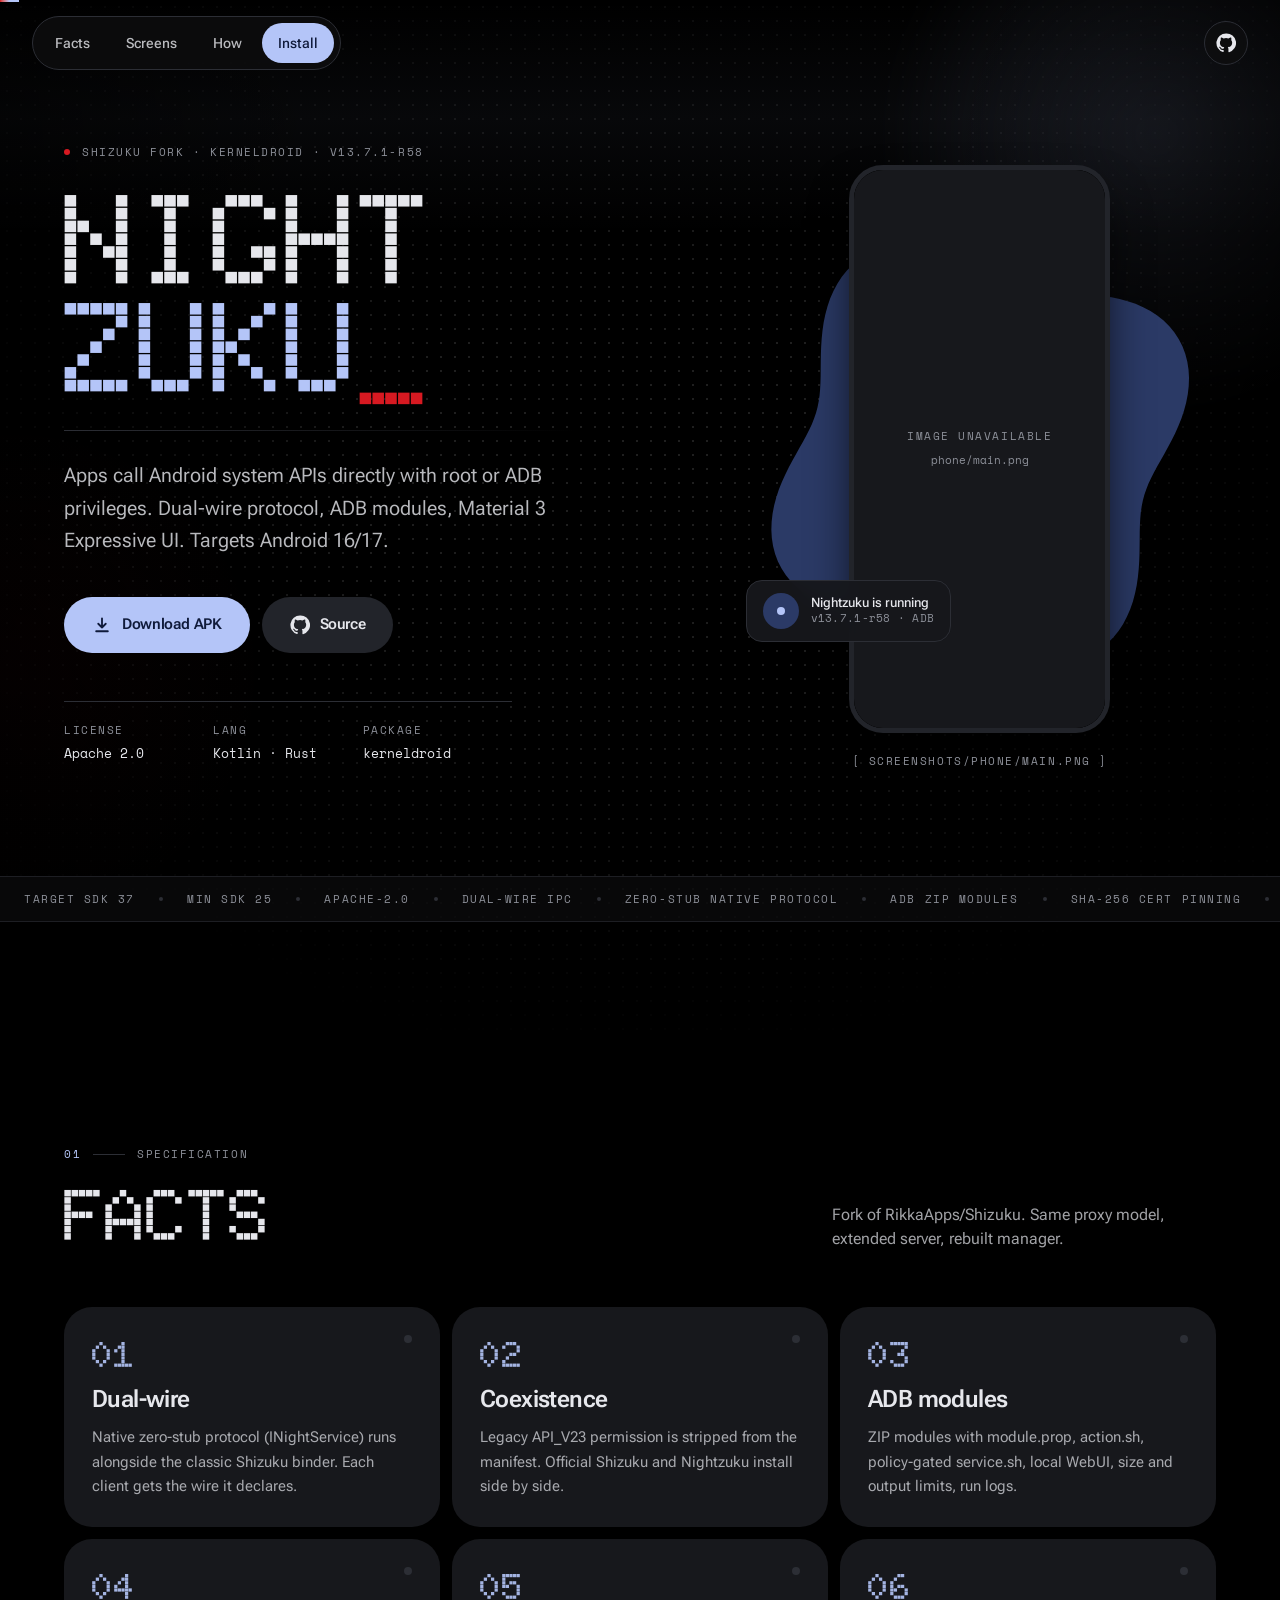
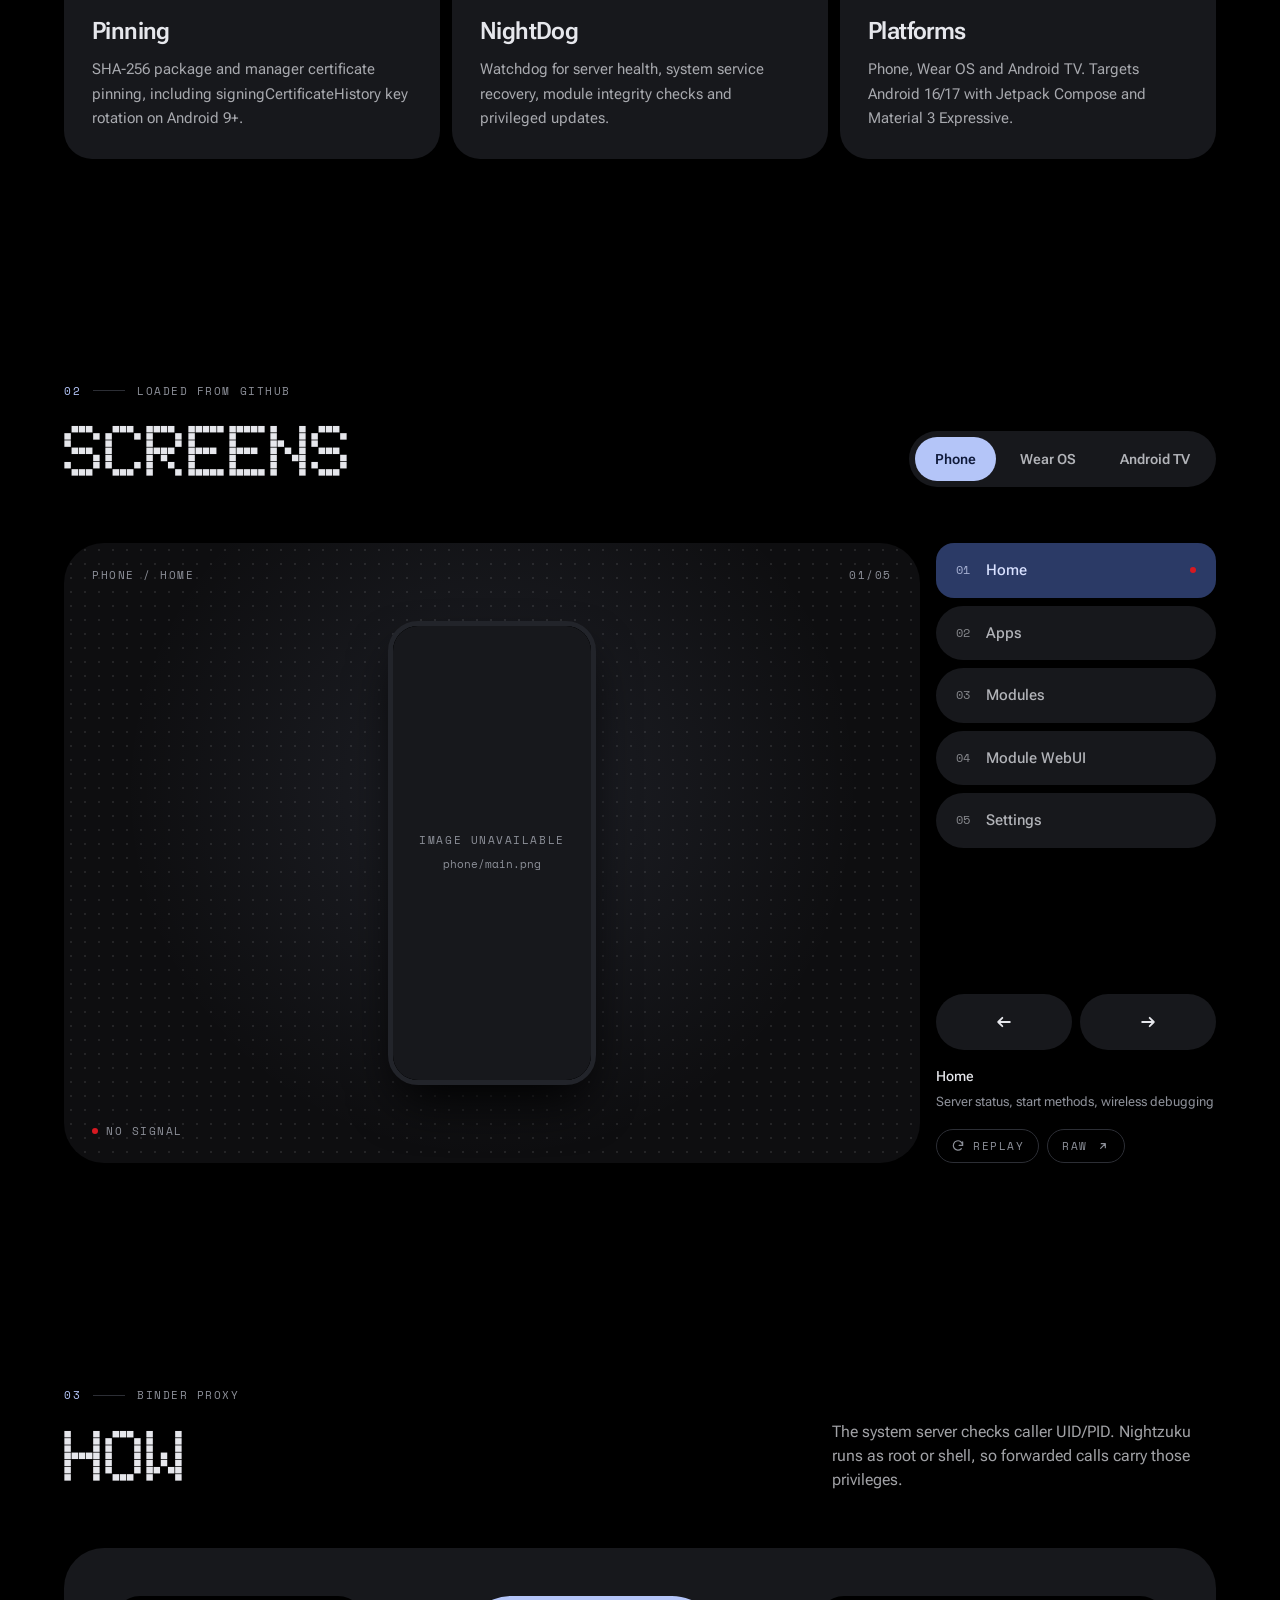
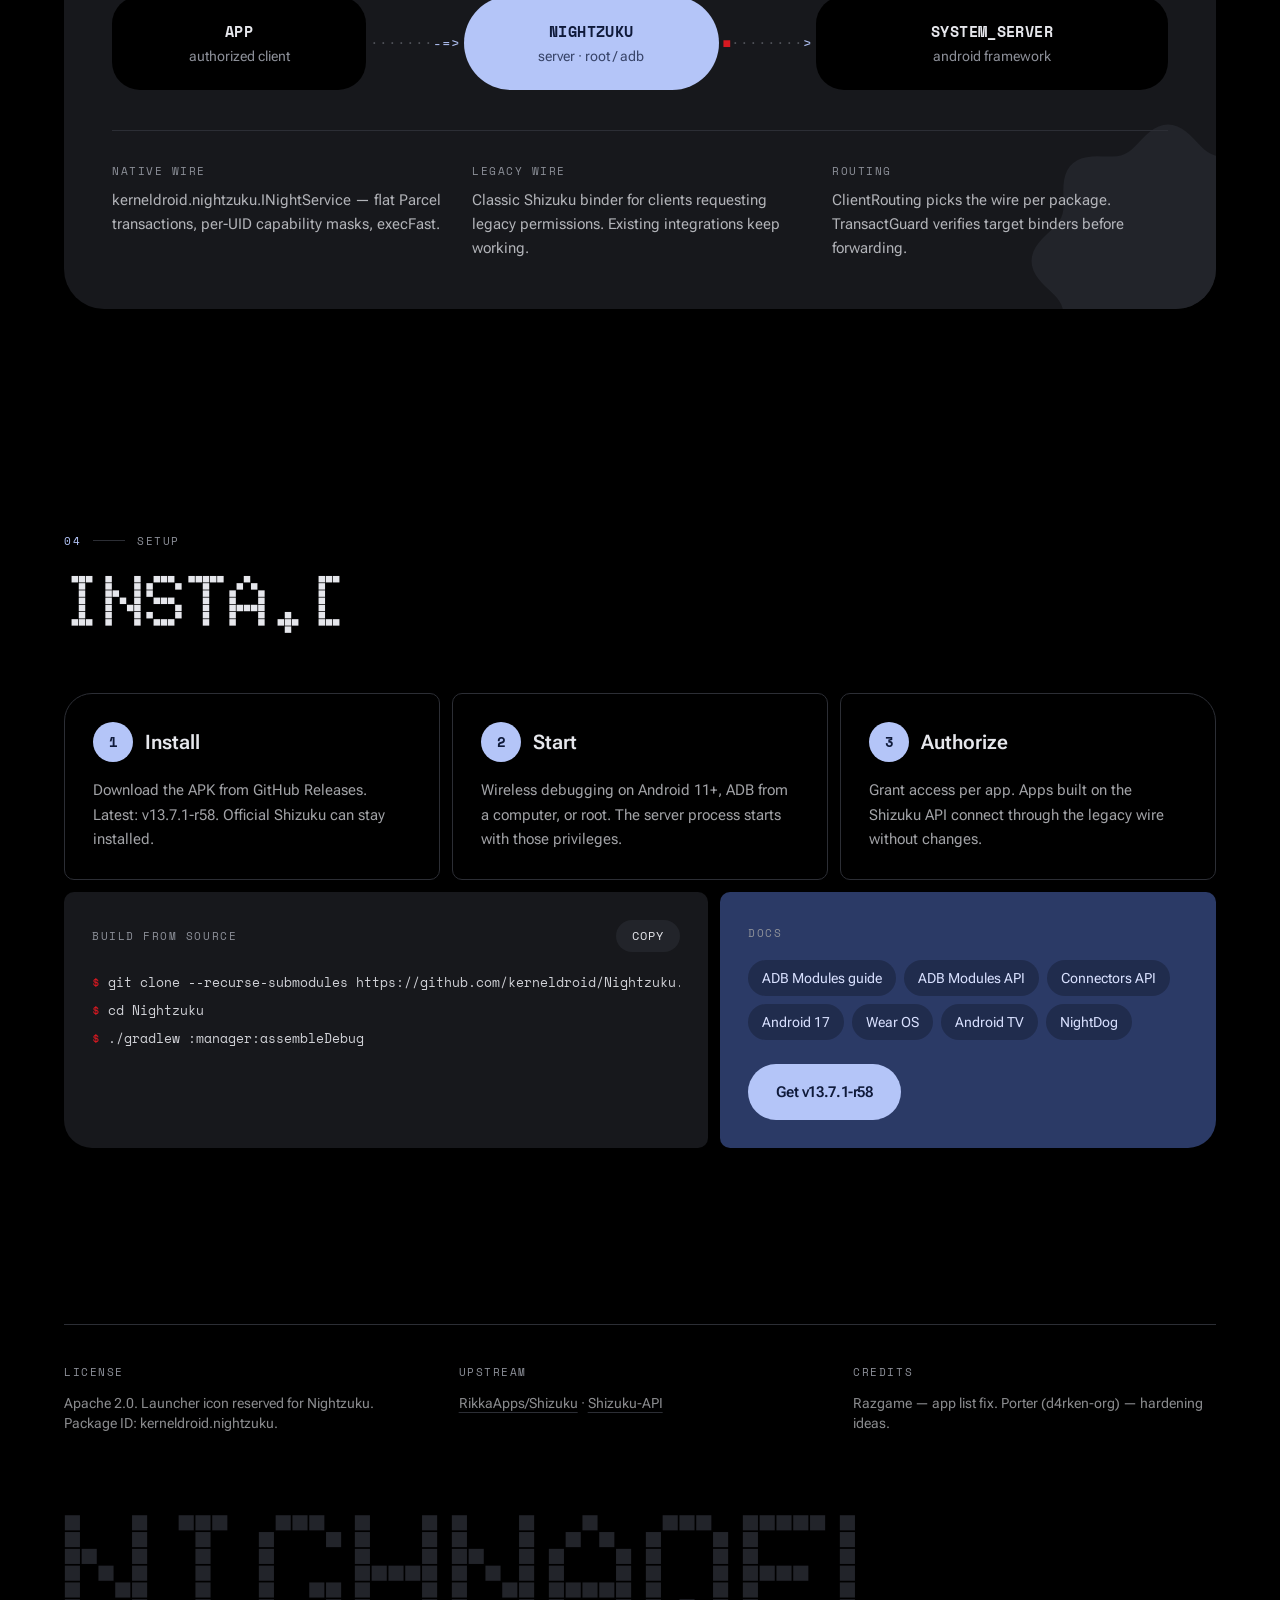
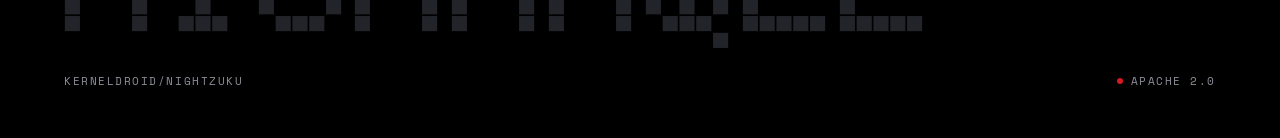
==== nightzuku/index.html @ 7f0b5028 "feat(site): add Nightzuku landing page" ====
<!doctype html>
<html lang="en">
  <head>
    <meta charset="UTF-8" />
    <meta name="viewport" content="width=device-width, initial-scale=1.0" />
    <meta name="description" content="Nightzuku — a Shizuku fork with Material 3 Expressive UI, dual-wire protocol, ADB modules and Android 16/17 support." />
    <meta name="theme-color" content="#000000" />
    <title>Nightzuku — System APIs via root or ADB</title>
    <link rel="preconnect" href="https://fonts.googleapis.com" />
    <link rel="preconnect" href="https://fonts.gstatic.com" crossorigin />
    <link href="https://fonts.googleapis.com/css2?family=Doto:wght@500;700;900&family=Google+Sans+Flex:opsz,wght@6..144,400..800&family=Roboto+Flex:opsz,wght@8..144,400..800&family=Space+Mono:wght@400;700&display=swap" rel="stylesheet" />
    <script type="module" crossorigin>(function(){const e=document.createElement("link").relList;if(e&&e.supports&&e.supports("modulepreload"))return;for(const l of document.querySelectorAll('link[rel="modulepreload"]'))s(l);new MutationObserver(l=>{for(const c of l)if(c.type==="childList")for(const h of c.addedNodes)h.tagName==="LINK"&&h.rel==="modulepreload"&&s(h)}).observe(document,{childList:!0,subtree:!0});function a(l){const c={};return l.integrity&&(c.integrity=l.integrity),l.referrerPolicy&&(c.referrerPolicy=l.referrerPolicy),l.crossOrigin==="use-credentials"?c.credentials="include":l.crossOrigin==="anonymous"?c.credentials="omit":c.credentials="same-origin",c}function s(l){if(l.ep)return;l.ep=!0;const c=a(l);fetch(l.href,c)}})();var Mf={exports:{}},bs={};var xg;function Sx(){if(xg)return bs;xg=1;var i=Symbol.for("react.transitional.element"),e=Symbol.for("react.fragment");function a(s,l,c){var h=null;if(c!==void 0&&(h=""+c),l.key!==void 0&&(h=""+l.key),"key"in l){c={};for(var d in l)d!=="key"&&(c[d]=l[d])}else c=l;return l=c.ref,{$$typeof:i,type:s,key:h,ref:l!==void 0?l:null,props:c}}return bs.Fragment=e,bs.jsx=a,bs.jsxs=a,bs}var Tg;function xx(){return Tg||(Tg=1,Mf.exports=Sx()),Mf.exports}var C=xx(),Cf={exports:{}},Et={};var Ag;function Tx(){if(Ag)return Et;Ag=1;var i=Symbol.for("react.transitional.element"),e=Symbol.for("react.portal"),a=Symbol.for("react.fragment"),s=Symbol.for("react.strict_mode"),l=Symbol.for("react.profiler"),c=Symbol.for("react.consumer"),h=Symbol.for("react.context"),d=Symbol.for("react.forward_ref"),p=Symbol.for("react.suspense"),m=Symbol.for("react.memo"),g=Symbol.for("react.lazy"),v=Symbol.for("react.activity"),b=Symbol.iterator;function x(M){return M===null||typeof M!="object"?null:(M=b&&M[b]||M["@@iterator"],typeof M=="function"?M:null)}var T={isMounted:function(){return!1},enqueueForceUpdate:function(){},enqueueReplaceState:function(){},enqueueSetState:function(){}},A=Object.assign,E={};function V(M,U,q){this.props=M,this.context=U,this.refs=E,this.updater=q||T}V.prototype.isReactComponent={},V.prototype.setState=function(M,U){if(typeof M!="object"&&typeof M!="function"&&M!=null)throw Error("takes an object of state variables to update or a function which returns an object of state variables.");this.updater.enqueueSetState(this,M,U,"setState")},V.prototype.forceUpdate=function(M){this.updater.enqueueForceUpdate(this,M,"forceUpdate")};function O(){}O.prototype=V.prototype;function B(M,U,q){this.props=M,this.context=U,this.refs=E,this.updater=q||T}var k=B.prototype=new O;k.constructor=B,A(k,V.prototype),k.isPureReactComponent=!0;var Q=Array.isArray;function et(){}var R={H:null,A:null,T:null,S:null},G=Object.prototype.hasOwnProperty;function nt(M,U,q){var J=q.ref;return{$$typeof:i,type:M,key:U,ref:J!==void 0?J:null,props:q}}function at(M,U){return nt(M.type,U,M.props)}function mt(M){return typeof M=="object"&&M!==null&&M.$$typeof===i}function lt(M){var U={"=":"=0",":":"=2"};return"$"+M.replace(/[=:]/g,function(q){return U[q]})}var xt=/\/+/g;function ut(M,U){return typeof M=="object"&&M!==null&&M.key!=null?lt(""+M.key):U.toString(36)}function W(M){switch(M.status){case"fulfilled":return M.value;case"rejected":throw M.reason;default:switch(typeof M.status=="string"?M.then(et,et):(M.status="pending",M.then(function(U){M.status==="pending"&&(M.status="fulfilled",M.value=U)},function(U){M.status==="pending"&&(M.status="rejected",M.reason=U)})),M.status){case"fulfilled":return M.value;case"rejected":throw M.reason}}throw M}function w(M,U,q,J,ot){var rt=typeof M;(rt==="undefined"||rt==="boolean")&&(M=null);var pt=!1;if(M===null)pt=!0;else switch(rt){case"bigint":case"string":case"number":pt=!0;break;case"object":switch(M.$$typeof){case i:case e:pt=!0;break;case g:return pt=M._init,w(pt(M._payload),U,q,J,ot)}}if(pt)return ot=ot(M),pt=J===""?"."+ut(M,0):J,Q(ot)?(q="",pt!=null&&(q=pt.replace(xt,"$&/")+"/"),w(ot,U,q,"",function(ye){return ye})):ot!=null&&(mt(ot)&&(ot=at(ot,q+(ot.key==null||M&&M.key===ot.key?"":(""+ot.key).replace(xt,"$&/")+"/")+pt)),U.push(ot)),1;pt=0;var zt=J===""?".":J+":";if(Q(M))for(var Pt=0;Pt<M.length;Pt++)J=M[Pt],rt=zt+ut(J,Pt),pt+=w(J,U,q,rt,ot);else if(Pt=x(M),typeof Pt=="function")for(M=Pt.call(M),Pt=0;!(J=M.next()).done;)J=J.value,rt=zt+ut(J,Pt++),pt+=w(J,U,q,rt,ot);else if(rt==="object"){if(typeof M.then=="function")return w(W(M),U,q,J,ot);throw U=String(M),Error("Objects are not valid as a React child (found: "+(U==="[object Object]"?"object with keys {"+Object.keys(M).join(", ")+"}":U)+"). If you meant to render a collection of children, use an array instead.")}return pt}function L(M,U,q){if(M==null)return M;var J=[],ot=0;return w(M,J,"","",function(rt){return U.call(q,rt,ot++)}),J}function K(M){if(M._status===-1){var U=M._result;U=U(),U.then(function(q){(M._status===0||M._status===-1)&&(M._status=1,M._result=q)},function(q){(M._status===0||M._status===-1)&&(M._status=2,M._result=q)}),M._status===-1&&(M._status=0,M._result=U)}if(M._status===1)return M._result.default;throw M._result}var it=typeof reportError=="function"?reportError:function(M){if(typeof window=="object"&&typeof window.ErrorEvent=="function"){var U=new window.ErrorEvent("error",{bubbles:!0,cancelable:!0,message:typeof M=="object"&&M!==null&&typeof M.message=="string"?String(M.message):String(M),error:M});if(!window.dispatchEvent(U))return}else if(typeof process=="object"&&typeof process.emit=="function"){process.emit("uncaughtException",M);return}console.error(M)},st={map:L,forEach:function(M,U,q){L(M,function(){U.apply(this,arguments)},q)},count:function(M){var U=0;return L(M,function(){U++}),U},toArray:function(M){return L(M,function(U){return U})||[]},only:function(M){if(!mt(M))throw Error("React.Children.only expected to receive a single React element child.");return M}};return Et.Activity=v,Et.Children=st,Et.Component=V,Et.Fragment=a,Et.Profiler=l,Et.PureComponent=B,Et.StrictMode=s,Et.Suspense=p,Et.__CLIENT_INTERNALS_DO_NOT_USE_OR_WARN_USERS_THEY_CANNOT_UPGRADE=R,Et.__COMPILER_RUNTIME={__proto__:null,c:function(M){return R.H.useMemoCache(M)}},Et.cache=function(M){return function(){return M.apply(null,arguments)}},Et.cacheSignal=function(){return null},Et.cloneElement=function(M,U,q){if(M==null)throw Error("The argument must be a React element, but you passed "+M+".");var J=A({},M.props),ot=M.key;if(U!=null)for(rt in U.key!==void 0&&(ot=""+U.key),U)!G.call(U,rt)||rt==="key"||rt==="__self"||rt==="__source"||rt==="ref"&&U.ref===void 0||(J[rt]=U[rt]);var rt=arguments.length-2;if(rt===1)J.children=q;else if(1<rt){for(var pt=Array(rt),zt=0;zt<rt;zt++)pt[zt]=arguments[zt+2];J.children=pt}return nt(M.type,ot,J)},Et.createContext=function(M){return M={$$typeof:h,_currentValue:M,_currentValue2:M,_threadCount:0,Provider:null,Consumer:null},M.Provider=M,M.Consumer={$$typeof:c,_context:M},M},Et.createElement=function(M,U,q){var J,ot={},rt=null;if(U!=null)for(J in U.key!==void 0&&(rt=""+U.key),U)G.call(U,J)&&J!=="key"&&J!=="__self"&&J!=="__source"&&(ot[J]=U[J]);var pt=arguments.length-2;if(pt===1)ot.children=q;else if(1<pt){for(var zt=Array(pt),Pt=0;Pt<pt;Pt++)zt[Pt]=arguments[Pt+2];ot.children=zt}if(M&&M.defaultProps)for(J in pt=M.defaultProps,pt)ot[J]===void 0&&(ot[J]=pt[J]);return nt(M,rt,ot)},Et.createRef=function(){return{current:null}},Et.forwardRef=function(M){return{$$typeof:d,render:M}},Et.isValidElement=mt,Et.lazy=function(M){return{$$typeof:g,_payload:{_status:-1,_result:M},_init:K}},Et.memo=function(M,U){return{$$typeof:m,type:M,compare:U===void 0?null:U}},Et.startTransition=function(M){var U=R.T,q={};R.T=q;try{var J=M(),ot=R.S;ot!==null&&ot(q,J),typeof J=="object"&&J!==null&&typeof J.then=="function"&&J.then(et,it)}catch(rt){it(rt)}finally{U!==null&&q.types!==null&&(U.types=q.types),R.T=U}},Et.unstable_useCacheRefresh=function(){return R.H.useCacheRefresh()},Et.use=function(M){return R.H.use(M)},Et.useActionState=function(M,U,q){return R.H.useActionState(M,U,q)},Et.useCallback=function(M,U){return R.H.useCallback(M,U)},Et.useContext=function(M){return R.H.useContext(M)},Et.useDebugValue=function(){},Et.useDeferredValue=function(M,U){return R.H.useDeferredValue(M,U)},Et.useEffect=function(M,U){return R.H.useEffect(M,U)},Et.useEffectEvent=function(M){return R.H.useEffectEvent(M)},Et.useId=function(){return R.H.useId()},Et.useImperativeHandle=function(M,U,q){return R.H.useImperativeHandle(M,U,q)},Et.useInsertionEffect=function(M,U){return R.H.useInsertionEffect(M,U)},Et.useLayoutEffect=function(M,U){return R.H.useLayoutEffect(M,U)},Et.useMemo=function(M,U){return R.H.useMemo(M,U)},Et.useOptimistic=function(M,U){return R.H.useOptimistic(M,U)},Et.useReducer=function(M,U,q){return R.H.useReducer(M,U,q)},Et.useRef=function(M){return R.H.useRef(M)},Et.useState=function(M){return R.H.useState(M)},Et.useSyncExternalStore=function(M,U,q){return R.H.useSyncExternalStore(M,U,q)},Et.useTransition=function(){return R.H.useTransition()},Et.version="19.2.6",Et}var Eg;function wh(){return Eg||(Eg=1,Cf.exports=Tx()),Cf.exports}var Y=wh(),Df={exports:{}},Ss={},wf={exports:{}},Rf={};var Mg;function Ax(){return Mg||(Mg=1,(function(i){function e(w,L){var K=w.length;w.push(L);t:for(;0<K;){var it=K-1>>>1,st=w[it];if(0<l(st,L))w[it]=L,w[K]=st,K=it;else break t}}function a(w){return w.length===0?null:w[0]}function s(w){if(w.length===0)return null;var L=w[0],K=w.pop();if(K!==L){w[0]=K;t:for(var it=0,st=w.length,M=st>>>1;it<M;){var U=2*(it+1)-1,q=w[U],J=U+1,ot=w[J];if(0>l(q,K))J<st&&0>l(ot,q)?(w[it]=ot,w[J]=K,it=J):(w[it]=q,w[U]=K,it=U);else if(J<st&&0>l(ot,K))w[it]=ot,w[J]=K,it=J;else break t}}return L}function l(w,L){var K=w.sortIndex-L.sortIndex;return K!==0?K:w.id-L.id}if(i.unstable_now=void 0,typeof performance=="object"&&typeof performance.now=="function"){var c=performance;i.unstable_now=function(){return c.now()}}else{var h=Date,d=h.now();i.unstable_now=function(){return h.now()-d}}var p=[],m=[],g=1,v=null,b=3,x=!1,T=!1,A=!1,E=!1,V=typeof setTimeout=="function"?setTimeout:null,O=typeof clearTimeout=="function"?clearTimeout:null,B=typeof setImmediate<"u"?setImmediate:null;function k(w){for(var L=a(m);L!==null;){if(L.callback===null)s(m);else if(L.startTime<=w)s(m),L.sortIndex=L.expirationTime,e(p,L);else break;L=a(m)}}function Q(w){if(A=!1,k(w),!T)if(a(p)!==null)T=!0,et||(et=!0,lt());else{var L=a(m);L!==null&&W(Q,L.startTime-w)}}var et=!1,R=-1,G=5,nt=-1;function at(){return E?!0:!(i.unstable_now()-nt<G)}function mt(){if(E=!1,et){var w=i.unstable_now();nt=w;var L=!0;try{t:{T=!1,A&&(A=!1,O(R),R=-1),x=!0;var K=b;try{e:{for(k(w),v=a(p);v!==null&&!(v.expirationTime>w&&at());){var it=v.callback;if(typeof it=="function"){v.callback=null,b=v.priorityLevel;var st=it(v.expirationTime<=w);if(w=i.unstable_now(),typeof st=="function"){v.callback=st,k(w),L=!0;break e}v===a(p)&&s(p),k(w)}else s(p);v=a(p)}if(v!==null)L=!0;else{var M=a(m);M!==null&&W(Q,M.startTime-w),L=!1}}break t}finally{v=null,b=K,x=!1}L=void 0}}finally{L?lt():et=!1}}}var lt;if(typeof B=="function")lt=function(){B(mt)};else if(typeof MessageChannel<"u"){var xt=new MessageChannel,ut=xt.port2;xt.port1.onmessage=mt,lt=function(){ut.postMessage(null)}}else lt=function(){V(mt,0)};function W(w,L){R=V(function(){w(i.unstable_now())},L)}i.unstable_IdlePriority=5,i.unstable_ImmediatePriority=1,i.unstable_LowPriority=4,i.unstable_NormalPriority=3,i.unstable_Profiling=null,i.unstable_UserBlockingPriority=2,i.unstable_cancelCallback=function(w){w.callback=null},i.unstable_forceFrameRate=function(w){0>w||125<w?console.error("forceFrameRate takes a positive int between 0 and 125, forcing frame rates higher than 125 fps is not supported"):G=0<w?Math.floor(1e3/w):5},i.unstable_getCurrentPriorityLevel=function(){return b},i.unstable_next=function(w){switch(b){case 1:case 2:case 3:var L=3;break;default:L=b}var K=b;b=L;try{return w()}finally{b=K}},i.unstable_requestPaint=function(){E=!0},i.unstable_runWithPriority=function(w,L){switch(w){case 1:case 2:case 3:case 4:case 5:break;default:w=3}var K=b;b=w;try{return L()}finally{b=K}},i.unstable_scheduleCallback=function(w,L,K){var it=i.unstable_now();switch(typeof K=="object"&&K!==null?(K=K.delay,K=typeof K=="number"&&0<K?it+K:it):K=it,w){case 1:var st=-1;break;case 2:st=250;break;case 5:st=1073741823;break;case 4:st=1e4;break;default:st=5e3}return st=K+st,w={id:g++,callback:L,priorityLevel:w,startTime:K,expirationTime:st,sortIndex:-1},K>it?(w.sortIndex=K,e(m,w),a(p)===null&&w===a(m)&&(A?(O(R),R=-1):A=!0,W(Q,K-it))):(w.sortIndex=st,e(p,w),T||x||(T=!0,et||(et=!0,lt()))),w},i.unstable_shouldYield=at,i.unstable_wrapCallback=function(w){var L=b;return function(){var K=b;b=L;try{return w.apply(this,arguments)}finally{b=K}}}})(Rf)),Rf}var Cg;function Ex(){return Cg||(Cg=1,wf.exports=Ax()),wf.exports}var Of={exports:{}},Ce={};var Dg;function Mx(){if(Dg)return Ce;Dg=1;var i=wh();function e(p){var m="https://react.dev/errors/"+p;if(1<arguments.length){m+="?args[]="+encodeURIComponent(arguments[1]);for(var g=2;g<arguments.length;g++)m+="&args[]="+encodeURIComponent(arguments[g])}return"Minified React error #"+p+"; visit "+m+" for the full message or use the non-minified dev environment for full errors and additional helpful warnings."}function a(){}var s={d:{f:a,r:function(){throw Error(e(522))},D:a,C:a,L:a,m:a,X:a,S:a,M:a},p:0,findDOMNode:null},l=Symbol.for("react.portal");function c(p,m,g){var v=3<arguments.length&&arguments[3]!==void 0?arguments[3]:null;return{$$typeof:l,key:v==null?null:""+v,children:p,containerInfo:m,implementation:g}}var h=i.__CLIENT_INTERNALS_DO_NOT_USE_OR_WARN_USERS_THEY_CANNOT_UPGRADE;function d(p,m){if(p==="font")return"";if(typeof m=="string")return m==="use-credentials"?m:""}return Ce.__DOM_INTERNALS_DO_NOT_USE_OR_WARN_USERS_THEY_CANNOT_UPGRADE=s,Ce.createPortal=function(p,m){var g=2<arguments.length&&arguments[2]!==void 0?arguments[2]:null;if(!m||m.nodeType!==1&&m.nodeType!==9&&m.nodeType!==11)throw Error(e(299));return c(p,m,null,g)},Ce.flushSync=function(p){var m=h.T,g=s.p;try{if(h.T=null,s.p=2,p)return p()}finally{h.T=m,s.p=g,s.d.f()}},Ce.preconnect=function(p,m){typeof p=="string"&&(m?(m=m.crossOrigin,m=typeof m=="string"?m==="use-credentials"?m:"":void 0):m=null,s.d.C(p,m))},Ce.prefetchDNS=function(p){typeof p=="string"&&s.d.D(p)},Ce.preinit=function(p,m){if(typeof p=="string"&&m&&typeof m.as=="string"){var g=m.as,v=d(g,m.crossOrigin),b=typeof m.integrity=="string"?m.integrity:void 0,x=typeof m.fetchPriority=="string"?m.fetchPriority:void 0;g==="style"?s.d.S(p,typeof m.precedence=="string"?m.precedence:void 0,{crossOrigin:v,integrity:b,fetchPriority:x}):g==="script"&&s.d.X(p,{crossOrigin:v,integrity:b,fetchPriority:x,nonce:typeof m.nonce=="string"?m.nonce:void 0})}},Ce.preinitModule=function(p,m){if(typeof p=="string")if(typeof m=="object"&&m!==null){if(m.as==null||m.as==="script"){var g=d(m.as,m.crossOrigin);s.d.M(p,{crossOrigin:g,integrity:typeof m.integrity=="string"?m.integrity:void 0,nonce:typeof m.nonce=="string"?m.nonce:void 0})}}else m==null&&s.d.M(p)},Ce.preload=function(p,m){if(typeof p=="string"&&typeof m=="object"&&m!==null&&typeof m.as=="string"){var g=m.as,v=d(g,m.crossOrigin);s.d.L(p,g,{crossOrigin:v,integrity:typeof m.integrity=="string"?m.integrity:void 0,nonce:typeof m.nonce=="string"?m.nonce:void 0,type:typeof m.type=="string"?m.type:void 0,fetchPriority:typeof m.fetchPriority=="string"?m.fetchPriority:void 0,referrerPolicy:typeof m.referrerPolicy=="string"?m.referrerPolicy:void 0,imageSrcSet:typeof m.imageSrcSet=="string"?m.imageSrcSet:void 0,imageSizes:typeof m.imageSizes=="string"?m.imageSizes:void 0,media:typeof m.media=="string"?m.media:void 0})}},Ce.preloadModule=function(p,m){if(typeof p=="string")if(m){var g=d(m.as,m.crossOrigin);s.d.m(p,{as:typeof m.as=="string"&&m.as!=="script"?m.as:void 0,crossOrigin:g,integrity:typeof m.integrity=="string"?m.integrity:void 0})}else s.d.m(p)},Ce.requestFormReset=function(p){s.d.r(p)},Ce.unstable_batchedUpdates=function(p,m){return p(m)},Ce.useFormState=function(p,m,g){return h.H.useFormState(p,m,g)},Ce.useFormStatus=function(){return h.H.useHostTransitionStatus()},Ce.version="19.2.6",Ce}var wg;function Cx(){if(wg)return Of.exports;wg=1;function i(){if(!(typeof __REACT_DEVTOOLS_GLOBAL_HOOK__>"u"||typeof __REACT_DEVTOOLS_GLOBAL_HOOK__.checkDCE!="function"))try{__REACT_DEVTOOLS_GLOBAL_HOOK__.checkDCE(i)}catch(e){console.error(e)}}return i(),Of.exports=Mx(),Of.exports}var Rg;function Dx(){if(Rg)return Ss;Rg=1;var i=Ex(),e=wh(),a=Cx();function s(t){var n="https://react.dev/errors/"+t;if(1<arguments.length){n+="?args[]="+encodeURIComponent(arguments[1]);for(var r=2;r<arguments.length;r++)n+="&args[]="+encodeURIComponent(arguments[r])}return"Minified React error #"+t+"; visit "+n+" for the full message or use the non-minified dev environment for full errors and additional helpful warnings."}function l(t){return!(!t||t.nodeType!==1&&t.nodeType!==9&&t.nodeType!==11)}function c(t){var n=t,r=t;if(t.alternate)for(;n.return;)n=n.return;else{t=n;do n=t,(n.flags&4098)!==0&&(r=n.return),t=n.return;while(t)}return n.tag===3?r:null}function h(t){if(t.tag===13){var n=t.memoizedState;if(n===null&&(t=t.alternate,t!==null&&(n=t.memoizedState)),n!==null)return n.dehydrated}return null}function d(t){if(t.tag===31){var n=t.memoizedState;if(n===null&&(t=t.alternate,t!==null&&(n=t.memoizedState)),n!==null)return n.dehydrated}return null}function p(t){if(c(t)!==t)throw Error(s(188))}function m(t){var n=t.alternate;if(!n){if(n=c(t),n===null)throw Error(s(188));return n!==t?null:t}for(var r=t,o=n;;){var u=r.return;if(u===null)break;var f=u.alternate;if(f===null){if(o=u.return,o!==null){r=o;continue}break}if(u.child===f.child){for(f=u.child;f;){if(f===r)return p(u),t;if(f===o)return p(u),n;f=f.sibling}throw Error(s(188))}if(r.return!==o.return)r=u,o=f;else{for(var y=!1,S=u.child;S;){if(S===r){y=!0,r=u,o=f;break}if(S===o){y=!0,o=u,r=f;break}S=S.sibling}if(!y){for(S=f.child;S;){if(S===r){y=!0,r=f,o=u;break}if(S===o){y=!0,o=f,r=u;break}S=S.sibling}if(!y)throw Error(s(189))}}if(r.alternate!==o)throw Error(s(190))}if(r.tag!==3)throw Error(s(188));return r.stateNode.current===r?t:n}function g(t){var n=t.tag;if(n===5||n===26||n===27||n===6)return t;for(t=t.child;t!==null;){if(n=g(t),n!==null)return n;t=t.sibling}return null}var v=Object.assign,b=Symbol.for("react.element"),x=Symbol.for("react.transitional.element"),T=Symbol.for("react.portal"),A=Symbol.for("react.fragment"),E=Symbol.for("react.strict_mode"),V=Symbol.for("react.profiler"),O=Symbol.for("react.consumer"),B=Symbol.for("react.context"),k=Symbol.for("react.forward_ref"),Q=Symbol.for("react.suspense"),et=Symbol.for("react.suspense_list"),R=Symbol.for("react.memo"),G=Symbol.for("react.lazy"),nt=Symbol.for("react.activity"),at=Symbol.for("react.memo_cache_sentinel"),mt=Symbol.iterator;function lt(t){return t===null||typeof t!="object"?null:(t=mt&&t[mt]||t["@@iterator"],typeof t=="function"?t:null)}var xt=Symbol.for("react.client.reference");function ut(t){if(t==null)return null;if(typeof t=="function")return t.$$typeof===xt?null:t.displayName||t.name||null;if(typeof t=="string")return t;switch(t){case A:return"Fragment";case V:return"Profiler";case E:return"StrictMode";case Q:return"Suspense";case et:return"SuspenseList";case nt:return"Activity"}if(typeof t=="object")switch(t.$$typeof){case T:return"Portal";case B:return t.displayName||"Context";case O:return(t._context.displayName||"Context")+".Consumer";case k:var n=t.render;return t=t.displayName,t||(t=n.displayName||n.name||"",t=t!==""?"ForwardRef("+t+")":"ForwardRef"),t;case R:return n=t.displayName||null,n!==null?n:ut(t.type)||"Memo";case G:n=t._payload,t=t._init;try{return ut(t(n))}catch{}}return null}var W=Array.isArray,w=e.__CLIENT_INTERNALS_DO_NOT_USE_OR_WARN_USERS_THEY_CANNOT_UPGRADE,L=a.__DOM_INTERNALS_DO_NOT_USE_OR_WARN_USERS_THEY_CANNOT_UPGRADE,K={pending:!1,data:null,method:null,action:null},it=[],st=-1;function M(t){return{current:t}}function U(t){0>st||(t.current=it[st],it[st]=null,st--)}function q(t,n){st++,it[st]=t.current,t.current=n}var J=M(null),ot=M(null),rt=M(null),pt=M(null);function zt(t,n){switch(q(rt,n),q(ot,t),q(J,null),n.nodeType){case 9:case 11:t=(t=n.documentElement)&&(t=t.namespaceURI)?Yp(t):0;break;default:if(t=n.tagName,n=n.namespaceURI)n=Yp(n),t=qp(n,t);else switch(t){case"svg":t=1;break;case"math":t=2;break;default:t=0}}U(J),q(J,t)}function Pt(){U(J),U(ot),U(rt)}function ye(t){t.memoizedState!==null&&q(pt,t);var n=J.current,r=qp(n,t.type);n!==r&&(q(ot,t),q(J,r))}function ne(t){ot.current===t&&(U(J),U(ot)),pt.current===t&&(U(pt),ps._currentValue=K)}var Wt,xn;function de(t){if(Wt===void 0)try{throw Error()}catch(r){var n=r.stack.trim().match(/\n( *(at )?)/);Wt=n&&n[1]||"",xn=-1<r.stack.indexOf(`
    at`)?" (<anonymous>)":-1<r.stack.indexOf("@")?"@unknown:0:0":""}return`
`+Wt+t+xn}var da=!1;function zn(t,n){if(!t||da)return"";da=!0;var r=Error.prepareStackTrace;Error.prepareStackTrace=void 0;try{var o={DetermineComponentFrameRoot:function(){try{if(n){var tt=function(){throw Error()};if(Object.defineProperty(tt.prototype,"props",{set:function(){throw Error()}}),typeof Reflect=="object"&&Reflect.construct){try{Reflect.construct(tt,[])}catch(X){var H=X}Reflect.construct(t,[],tt)}else{try{tt.call()}catch(X){H=X}t.call(tt.prototype)}}else{try{throw Error()}catch(X){H=X}(tt=t())&&typeof tt.catch=="function"&&tt.catch(function(){})}}catch(X){if(X&&H&&typeof X.stack=="string")return[X.stack,H.stack]}return[null,null]}};o.DetermineComponentFrameRoot.displayName="DetermineComponentFrameRoot";var u=Object.getOwnPropertyDescriptor(o.DetermineComponentFrameRoot,"name");u&&u.configurable&&Object.defineProperty(o.DetermineComponentFrameRoot,"name",{value:"DetermineComponentFrameRoot"});var f=o.DetermineComponentFrameRoot(),y=f[0],S=f[1];if(y&&S){var D=y.split(`
`),_=S.split(`
`);for(u=o=0;o<D.length&&!D[o].includes("DetermineComponentFrameRoot");)o++;for(;u<_.length&&!_[u].includes("DetermineComponentFrameRoot");)u++;if(o===D.length||u===_.length)for(o=D.length-1,u=_.length-1;1<=o&&0<=u&&D[o]!==_[u];)u--;for(;1<=o&&0<=u;o--,u--)if(D[o]!==_[u]){if(o!==1||u!==1)do if(o--,u--,0>u||D[o]!==_[u]){var I=`
`+D[o].replace(" at new "," at ");return t.displayName&&I.includes("<anonymous>")&&(I=I.replace("<anonymous>",t.displayName)),I}while(1<=o&&0<=u);break}}}finally{da=!1,Error.prepareStackTrace=r}return(r=t?t.displayName||t.name:"")?de(r):""}function Fn(t,n){switch(t.tag){case 26:case 27:case 5:return de(t.type);case 16:return de("Lazy");case 13:return t.child!==n&&n!==null?de("Suspense Fallback"):de("Suspense");case 19:return de("SuspenseList");case 0:case 15:return zn(t.type,!1);case 11:return zn(t.type.render,!1);case 1:return zn(t.type,!0);case 31:return de("Activity");default:return""}}function Ve(t){try{var n="",r=null;do n+=Fn(t,r),r=t,t=t.return;while(t);return n}catch(o){return`
Error generating stack: `+o.message+`
`+o.stack}}var Tn=Object.prototype.hasOwnProperty,An=i.unstable_scheduleCallback,ma=i.unstable_cancelCallback,Ai=i.unstable_shouldYield,Yn=i.unstable_requestPaint,we=i.unstable_now,tb=i.unstable_getCurrentPriorityLevel,Td=i.unstable_ImmediatePriority,Ad=i.unstable_UserBlockingPriority,Is=i.unstable_NormalPriority,eb=i.unstable_LowPriority,Ed=i.unstable_IdlePriority,nb=i.log,ab=i.unstable_setDisableYieldValue,Dr=null,Ge=null;function pa(t){if(typeof nb=="function"&&ab(t),Ge&&typeof Ge.setStrictMode=="function")try{Ge.setStrictMode(Dr,t)}catch{}}var Fe=Math.clz32?Math.clz32:sb,ib=Math.log,rb=Math.LN2;function sb(t){return t>>>=0,t===0?32:31-(ib(t)/rb|0)|0}var Zs=256,Qs=262144,Js=4194304;function qa(t){var n=t&42;if(n!==0)return n;switch(t&-t){case 1:return 1;case 2:return 2;case 4:return 4;case 8:return 8;case 16:return 16;case 32:return 32;case 64:return 64;case 128:return 128;case 256:case 512:case 1024:case 2048:case 4096:case 8192:case 16384:case 32768:case 65536:case 131072:return t&261888;case 262144:case 524288:case 1048576:case 2097152:return t&3932160;case 4194304:case 8388608:case 16777216:case 33554432:return t&62914560;case 67108864:return 67108864;case 134217728:return 134217728;case 268435456:return 268435456;case 536870912:return 536870912;case 1073741824:return 0;default:return t}}function Ws(t,n,r){var o=t.pendingLanes;if(o===0)return 0;var u=0,f=t.suspendedLanes,y=t.pingedLanes;t=t.warmLanes;var S=o&134217727;return S!==0?(o=S&~f,o!==0?u=qa(o):(y&=S,y!==0?u=qa(y):r||(r=S&~t,r!==0&&(u=qa(r))))):(S=o&~f,S!==0?u=qa(S):y!==0?u=qa(y):r||(r=o&~t,r!==0&&(u=qa(r)))),u===0?0:n!==0&&n!==u&&(n&f)===0&&(f=u&-u,r=n&-n,f>=r||f===32&&(r&4194048)!==0)?n:u}function wr(t,n){return(t.pendingLanes&~(t.suspendedLanes&~t.pingedLanes)&n)===0}function ob(t,n){switch(t){case 1:case 2:case 4:case 8:case 64:return n+250;case 16:case 32:case 128:case 256:case 512:case 1024:case 2048:case 4096:case 8192:case 16384:case 32768:case 65536:case 131072:case 262144:case 524288:case 1048576:case 2097152:return n+5e3;case 4194304:case 8388608:case 16777216:case 33554432:return-1;case 67108864:case 134217728:case 268435456:case 536870912:case 1073741824:return-1;default:return-1}}function Md(){var t=Js;return Js<<=1,(Js&62914560)===0&&(Js=4194304),t}function hu(t){for(var n=[],r=0;31>r;r++)n.push(t);return n}function Rr(t,n){t.pendingLanes|=n,n!==268435456&&(t.suspendedLanes=0,t.pingedLanes=0,t.warmLanes=0)}function lb(t,n,r,o,u,f){var y=t.pendingLanes;t.pendingLanes=r,t.suspendedLanes=0,t.pingedLanes=0,t.warmLanes=0,t.expiredLanes&=r,t.entangledLanes&=r,t.errorRecoveryDisabledLanes&=r,t.shellSuspendCounter=0;var S=t.entanglements,D=t.expirationTimes,_=t.hiddenUpdates;for(r=y&~r;0<r;){var I=31-Fe(r),tt=1<<I;S[I]=0,D[I]=-1;var H=_[I];if(H!==null)for(_[I]=null,I=0;I<H.length;I++){var X=H[I];X!==null&&(X.lane&=-536870913)}r&=~tt}o!==0&&Cd(t,o,0),f!==0&&u===0&&t.tag!==0&&(t.suspendedLanes|=f&~(y&~n))}function Cd(t,n,r){t.pendingLanes|=n,t.suspendedLanes&=~n;var o=31-Fe(n);t.entangledLanes|=n,t.entanglements[o]=t.entanglements[o]|1073741824|r&261930}function Dd(t,n){var r=t.entangledLanes|=n;for(t=t.entanglements;r;){var o=31-Fe(r),u=1<<o;u&n|t[o]&n&&(t[o]|=n),r&=~u}}function wd(t,n){var r=n&-n;return r=(r&42)!==0?1:du(r),(r&(t.suspendedLanes|n))!==0?0:r}function du(t){switch(t){case 2:t=1;break;case 8:t=4;break;case 32:t=16;break;case 256:case 512:case 1024:case 2048:case 4096:case 8192:case 16384:case 32768:case 65536:case 131072:case 262144:case 524288:case 1048576:case 2097152:case 4194304:case 8388608:case 16777216:case 33554432:t=128;break;case 268435456:t=134217728;break;default:t=0}return t}function mu(t){return t&=-t,2<t?8<t?(t&134217727)!==0?32:268435456:8:2}function Rd(){var t=L.p;return t!==0?t:(t=window.event,t===void 0?32:mg(t.type))}function Od(t,n){var r=L.p;try{return L.p=t,n()}finally{L.p=r}}var ga=Math.random().toString(36).slice(2),Se="__reactFiber$"+ga,Be="__reactProps$"+ga,Ei="__reactContainer$"+ga,pu="__reactEvents$"+ga,ub="__reactListeners$"+ga,cb="__reactHandles$"+ga,Nd="__reactResources$"+ga,Or="__reactMarker$"+ga;function gu(t){delete t[Se],delete t[Be],delete t[pu],delete t[ub],delete t[cb]}function Mi(t){var n=t[Se];if(n)return n;for(var r=t.parentNode;r;){if(n=r[Ei]||r[Se]){if(r=n.alternate,n.child!==null||r!==null&&r.child!==null)for(t=Wp(t);t!==null;){if(r=t[Se])return r;t=Wp(t)}return n}t=r,r=t.parentNode}return null}function Ci(t){if(t=t[Se]||t[Ei]){var n=t.tag;if(n===5||n===6||n===13||n===31||n===26||n===27||n===3)return t}return null}function Nr(t){var n=t.tag;if(n===5||n===26||n===27||n===6)return t.stateNode;throw Error(s(33))}function Di(t){var n=t[Nd];return n||(n=t[Nd]={hoistableStyles:new Map,hoistableScripts:new Map}),n}function ve(t){t[Or]=!0}var Vd=new Set,Bd={};function Xa(t,n){wi(t,n),wi(t+"Capture",n)}function wi(t,n){for(Bd[t]=n,t=0;t<n.length;t++)Vd.add(n[t])}var fb=RegExp("^[:A-Z_a-z\\u00C0-\\u00D6\\u00D8-\\u00F6\\u00F8-\\u02FF\\u0370-\\u037D\\u037F-\\u1FFF\\u200C-\\u200D\\u2070-\\u218F\\u2C00-\\u2FEF\\u3001-\\uD7FF\\uF900-\\uFDCF\\uFDF0-\\uFFFD][:A-Z_a-z\\u00C0-\\u00D6\\u00D8-\\u00F6\\u00F8-\\u02FF\\u0370-\\u037D\\u037F-\\u1FFF\\u200C-\\u200D\\u2070-\\u218F\\u2C00-\\u2FEF\\u3001-\\uD7FF\\uF900-\\uFDCF\\uFDF0-\\uFFFD\\-.0-9\\u00B7\\u0300-\\u036F\\u203F-\\u2040]*$"),zd={},Pd={};function hb(t){return Tn.call(Pd,t)?!0:Tn.call(zd,t)?!1:fb.test(t)?Pd[t]=!0:(zd[t]=!0,!1)}function $s(t,n,r){if(hb(n))if(r===null)t.removeAttribute(n);else{switch(typeof r){case"undefined":case"function":case"symbol":t.removeAttribute(n);return;case"boolean":var o=n.toLowerCase().slice(0,5);if(o!=="data-"&&o!=="aria-"){t.removeAttribute(n);return}}t.setAttribute(n,""+r)}}function to(t,n,r){if(r===null)t.removeAttribute(n);else{switch(typeof r){case"undefined":case"function":case"symbol":case"boolean":t.removeAttribute(n);return}t.setAttribute(n,""+r)}}function qn(t,n,r,o){if(o===null)t.removeAttribute(r);else{switch(typeof o){case"undefined":case"function":case"symbol":case"boolean":t.removeAttribute(r);return}t.setAttributeNS(n,r,""+o)}}function rn(t){switch(typeof t){case"bigint":case"boolean":case"number":case"string":case"undefined":return t;case"object":return t;default:return""}}function Ld(t){var n=t.type;return(t=t.nodeName)&&t.toLowerCase()==="input"&&(n==="checkbox"||n==="radio")}function db(t,n,r){var o=Object.getOwnPropertyDescriptor(t.constructor.prototype,n);if(!t.hasOwnProperty(n)&&typeof o<"u"&&typeof o.get=="function"&&typeof o.set=="function"){var u=o.get,f=o.set;return Object.defineProperty(t,n,{configurable:!0,get:function(){return u.call(this)},set:function(y){r=""+y,f.call(this,y)}}),Object.defineProperty(t,n,{enumerable:o.enumerable}),{getValue:function(){return r},setValue:function(y){r=""+y},stopTracking:function(){t._valueTracker=null,delete t[n]}}}}function yu(t){if(!t._valueTracker){var n=Ld(t)?"checked":"value";t._valueTracker=db(t,n,""+t[n])}}function jd(t){if(!t)return!1;var n=t._valueTracker;if(!n)return!0;var r=n.getValue(),o="";return t&&(o=Ld(t)?t.checked?"true":"false":t.value),t=o,t!==r?(n.setValue(t),!0):!1}function eo(t){if(t=t||(typeof document<"u"?document:void 0),typeof t>"u")return null;try{return t.activeElement||t.body}catch{return t.body}}var mb=/[\n"\\]/g;function sn(t){return t.replace(mb,function(n){return"\\"+n.charCodeAt(0).toString(16)+" "})}function vu(t,n,r,o,u,f,y,S){t.name="",y!=null&&typeof y!="function"&&typeof y!="symbol"&&typeof y!="boolean"?t.type=y:t.removeAttribute("type"),n!=null?y==="number"?(n===0&&t.value===""||t.value!=n)&&(t.value=""+rn(n)):t.value!==""+rn(n)&&(t.value=""+rn(n)):y!=="submit"&&y!=="reset"||t.removeAttribute("value"),n!=null?bu(t,y,rn(n)):r!=null?bu(t,y,rn(r)):o!=null&&t.removeAttribute("value"),u==null&&f!=null&&(t.defaultChecked=!!f),u!=null&&(t.checked=u&&typeof u!="function"&&typeof u!="symbol"),S!=null&&typeof S!="function"&&typeof S!="symbol"&&typeof S!="boolean"?t.name=""+rn(S):t.removeAttribute("name")}function _d(t,n,r,o,u,f,y,S){if(f!=null&&typeof f!="function"&&typeof f!="symbol"&&typeof f!="boolean"&&(t.type=f),n!=null||r!=null){if(!(f!=="submit"&&f!=="reset"||n!=null)){yu(t);return}r=r!=null?""+rn(r):"",n=n!=null?""+rn(n):r,S||n===t.value||(t.value=n),t.defaultValue=n}o=o??u,o=typeof o!="function"&&typeof o!="symbol"&&!!o,t.checked=S?t.checked:!!o,t.defaultChecked=!!o,y!=null&&typeof y!="function"&&typeof y!="symbol"&&typeof y!="boolean"&&(t.name=y),yu(t)}function bu(t,n,r){n==="number"&&eo(t.ownerDocument)===t||t.defaultValue===""+r||(t.defaultValue=""+r)}function Ri(t,n,r,o){if(t=t.options,n){n={};for(var u=0;u<r.length;u++)n["$"+r[u]]=!0;for(r=0;r<t.length;r++)u=n.hasOwnProperty("$"+t[r].value),t[r].selected!==u&&(t[r].selected=u),u&&o&&(t[r].defaultSelected=!0)}else{for(r=""+rn(r),n=null,u=0;u<t.length;u++){if(t[u].value===r){t[u].selected=!0,o&&(t[u].defaultSelected=!0);return}n!==null||t[u].disabled||(n=t[u])}n!==null&&(n.selected=!0)}}function kd(t,n,r){if(n!=null&&(n=""+rn(n),n!==t.value&&(t.value=n),r==null)){t.defaultValue!==n&&(t.defaultValue=n);return}t.defaultValue=r!=null?""+rn(r):""}function Ud(t,n,r,o){if(n==null){if(o!=null){if(r!=null)throw Error(s(92));if(W(o)){if(1<o.length)throw Error(s(93));o=o[0]}r=o}r==null&&(r=""),n=r}r=rn(n),t.defaultValue=r,o=t.textContent,o===r&&o!==""&&o!==null&&(t.value=o),yu(t)}function Oi(t,n){if(n){var r=t.firstChild;if(r&&r===t.lastChild&&r.nodeType===3){r.nodeValue=n;return}}t.textContent=n}var pb=new Set("animationIterationCount aspectRatio borderImageOutset borderImageSlice borderImageWidth boxFlex boxFlexGroup boxOrdinalGroup columnCount columns flex flexGrow flexPositive flexShrink flexNegative flexOrder gridArea gridRow gridRowEnd gridRowSpan gridRowStart gridColumn gridColumnEnd gridColumnSpan gridColumnStart fontWeight lineClamp lineHeight opacity order orphans scale tabSize widows zIndex zoom fillOpacity floodOpacity stopOpacity strokeDasharray strokeDashoffset strokeMiterlimit strokeOpacity strokeWidth MozAnimationIterationCount MozBoxFlex MozBoxFlexGroup MozLineClamp msAnimationIterationCount msFlex msZoom msFlexGrow msFlexNegative msFlexOrder msFlexPositive msFlexShrink msGridColumn msGridColumnSpan msGridRow msGridRowSpan WebkitAnimationIterationCount WebkitBoxFlex WebKitBoxFlexGroup WebkitBoxOrdinalGroup WebkitColumnCount WebkitColumns WebkitFlex WebkitFlexGrow WebkitFlexPositive WebkitFlexShrink WebkitLineClamp".split(" "));function Hd(t,n,r){var o=n.indexOf("--")===0;r==null||typeof r=="boolean"||r===""?o?t.setProperty(n,""):n==="float"?t.cssFloat="":t[n]="":o?t.setProperty(n,r):typeof r!="number"||r===0||pb.has(n)?n==="float"?t.cssFloat=r:t[n]=(""+r).trim():t[n]=r+"px"}function Gd(t,n,r){if(n!=null&&typeof n!="object")throw Error(s(62));if(t=t.style,r!=null){for(var o in r)!r.hasOwnProperty(o)||n!=null&&n.hasOwnProperty(o)||(o.indexOf("--")===0?t.setProperty(o,""):o==="float"?t.cssFloat="":t[o]="");for(var u in n)o=n[u],n.hasOwnProperty(u)&&r[u]!==o&&Hd(t,u,o)}else for(var f in n)n.hasOwnProperty(f)&&Hd(t,f,n[f])}function Su(t){if(t.indexOf("-")===-1)return!1;switch(t){case"annotation-xml":case"color-profile":case"font-face":case"font-face-src":case"font-face-uri":case"font-face-format":case"font-face-name":case"missing-glyph":return!1;default:return!0}}var gb=new Map([["acceptCharset","accept-charset"],["htmlFor","for"],["httpEquiv","http-equiv"],["crossOrigin","crossorigin"],["accentHeight","accent-height"],["alignmentBaseline","alignment-baseline"],["arabicForm","arabic-form"],["baselineShift","baseline-shift"],["capHeight","cap-height"],["clipPath","clip-path"],["clipRule","clip-rule"],["colorInterpolation","color-interpolation"],["colorInterpolationFilters","color-interpolation-filters"],["colorProfile","color-profile"],["colorRendering","color-rendering"],["dominantBaseline","dominant-baseline"],["enableBackground","enable-background"],["fillOpacity","fill-opacity"],["fillRule","fill-rule"],["floodColor","flood-color"],["floodOpacity","flood-opacity"],["fontFamily","font-family"],["fontSize","font-size"],["fontSizeAdjust","font-size-adjust"],["fontStretch","font-stretch"],["fontStyle","font-style"],["fontVariant","font-variant"],["fontWeight","font-weight"],["glyphName","glyph-name"],["glyphOrientationHorizontal","glyph-orientation-horizontal"],["glyphOrientationVertical","glyph-orientation-vertical"],["horizAdvX","horiz-adv-x"],["horizOriginX","horiz-origin-x"],["imageRendering","image-rendering"],["letterSpacing","letter-spacing"],["lightingColor","lighting-color"],["markerEnd","marker-end"],["markerMid","marker-mid"],["markerStart","marker-start"],["overlinePosition","overline-position"],["overlineThickness","overline-thickness"],["paintOrder","paint-order"],["panose-1","panose-1"],["pointerEvents","pointer-events"],["renderingIntent","rendering-intent"],["shapeRendering","shape-rendering"],["stopColor","stop-color"],["stopOpacity","stop-opacity"],["strikethroughPosition","strikethrough-position"],["strikethroughThickness","strikethrough-thickness"],["strokeDasharray","stroke-dasharray"],["strokeDashoffset","stroke-dashoffset"],["strokeLinecap","stroke-linecap"],["strokeLinejoin","stroke-linejoin"],["strokeMiterlimit","stroke-miterlimit"],["strokeOpacity","stroke-opacity"],["strokeWidth","stroke-width"],["textAnchor","text-anchor"],["textDecoration","text-decoration"],["textRendering","text-rendering"],["transformOrigin","transform-origin"],["underlinePosition","underline-position"],["underlineThickness","underline-thickness"],["unicodeBidi","unicode-bidi"],["unicodeRange","unicode-range"],["unitsPerEm","units-per-em"],["vAlphabetic","v-alphabetic"],["vHanging","v-hanging"],["vIdeographic","v-ideographic"],["vMathematical","v-mathematical"],["vectorEffect","vector-effect"],["vertAdvY","vert-adv-y"],["vertOriginX","vert-origin-x"],["vertOriginY","vert-origin-y"],["wordSpacing","word-spacing"],["writingMode","writing-mode"],["xmlnsXlink","xmlns:xlink"],["xHeight","x-height"]]),yb=/^[\u0000-\u001F ]*j[\r\n\t]*a[\r\n\t]*v[\r\n\t]*a[\r\n\t]*s[\r\n\t]*c[\r\n\t]*r[\r\n\t]*i[\r\n\t]*p[\r\n\t]*t[\r\n\t]*:/i;function no(t){return yb.test(""+t)?"javascript:throw new Error('React has blocked a javascript: URL as a security precaution.')":t}function Xn(){}var xu=null;function Tu(t){return t=t.target||t.srcElement||window,t.correspondingUseElement&&(t=t.correspondingUseElement),t.nodeType===3?t.parentNode:t}var Ni=null,Vi=null;function Fd(t){var n=Ci(t);if(n&&(t=n.stateNode)){var r=t[Be]||null;t:switch(t=n.stateNode,n.type){case"input":if(vu(t,r.value,r.defaultValue,r.defaultValue,r.checked,r.defaultChecked,r.type,r.name),n=r.name,r.type==="radio"&&n!=null){for(r=t;r.parentNode;)r=r.parentNode;for(r=r.querySelectorAll('input[name="'+sn(""+n)+'"][type="radio"]'),n=0;n<r.length;n++){var o=r[n];if(o!==t&&o.form===t.form){var u=o[Be]||null;if(!u)throw Error(s(90));vu(o,u.value,u.defaultValue,u.defaultValue,u.checked,u.defaultChecked,u.type,u.name)}}for(n=0;n<r.length;n++)o=r[n],o.form===t.form&&jd(o)}break t;case"textarea":kd(t,r.value,r.defaultValue);break t;case"select":n=r.value,n!=null&&Ri(t,!!r.multiple,n,!1)}}}var Au=!1;function Yd(t,n,r){if(Au)return t(n,r);Au=!0;try{var o=t(n);return o}finally{if(Au=!1,(Ni!==null||Vi!==null)&&(Yo(),Ni&&(n=Ni,t=Vi,Vi=Ni=null,Fd(n),t)))for(n=0;n<t.length;n++)Fd(t[n])}}function Vr(t,n){var r=t.stateNode;if(r===null)return null;var o=r[Be]||null;if(o===null)return null;r=o[n];t:switch(n){case"onClick":case"onClickCapture":case"onDoubleClick":case"onDoubleClickCapture":case"onMouseDown":case"onMouseDownCapture":case"onMouseMove":case"onMouseMoveCapture":case"onMouseUp":case"onMouseUpCapture":case"onMouseEnter":(o=!o.disabled)||(t=t.type,o=!(t==="button"||t==="input"||t==="select"||t==="textarea")),t=!o;break t;default:t=!1}if(t)return null;if(r&&typeof r!="function")throw Error(s(231,n,typeof r));return r}var Kn=!(typeof window>"u"||typeof window.document>"u"||typeof window.document.createElement>"u"),Eu=!1;if(Kn)try{var Br={};Object.defineProperty(Br,"passive",{get:function(){Eu=!0}}),window.addEventListener("test",Br,Br),window.removeEventListener("test",Br,Br)}catch{Eu=!1}var ya=null,Mu=null,ao=null;function qd(){if(ao)return ao;var t,n=Mu,r=n.length,o,u="value"in ya?ya.value:ya.textContent,f=u.length;for(t=0;t<r&&n[t]===u[t];t++);var y=r-t;for(o=1;o<=y&&n[r-o]===u[f-o];o++);return ao=u.slice(t,1<o?1-o:void 0)}function io(t){var n=t.keyCode;return"charCode"in t?(t=t.charCode,t===0&&n===13&&(t=13)):t=n,t===10&&(t=13),32<=t||t===13?t:0}function ro(){return!0}function Xd(){return!1}function ze(t){function n(r,o,u,f,y){this._reactName=r,this._targetInst=u,this.type=o,this.nativeEvent=f,this.target=y,this.currentTarget=null;for(var S in t)t.hasOwnProperty(S)&&(r=t[S],this[S]=r?r(f):f[S]);return this.isDefaultPrevented=(f.defaultPrevented!=null?f.defaultPrevented:f.returnValue===!1)?ro:Xd,this.isPropagationStopped=Xd,this}return v(n.prototype,{preventDefault:function(){this.defaultPrevented=!0;var r=this.nativeEvent;r&&(r.preventDefault?r.preventDefault():typeof r.returnValue!="unknown"&&(r.returnValue=!1),this.isDefaultPrevented=ro)},stopPropagation:function(){var r=this.nativeEvent;r&&(r.stopPropagation?r.stopPropagation():typeof r.cancelBubble!="unknown"&&(r.cancelBubble=!0),this.isPropagationStopped=ro)},persist:function(){},isPersistent:ro}),n}var Ka={eventPhase:0,bubbles:0,cancelable:0,timeStamp:function(t){return t.timeStamp||Date.now()},defaultPrevented:0,isTrusted:0},so=ze(Ka),zr=v({},Ka,{view:0,detail:0}),vb=ze(zr),Cu,Du,Pr,oo=v({},zr,{screenX:0,screenY:0,clientX:0,clientY:0,pageX:0,pageY:0,ctrlKey:0,shiftKey:0,altKey:0,metaKey:0,getModifierState:Ru,button:0,buttons:0,relatedTarget:function(t){return t.relatedTarget===void 0?t.fromElement===t.srcElement?t.toElement:t.fromElement:t.relatedTarget},movementX:function(t){return"movementX"in t?t.movementX:(t!==Pr&&(Pr&&t.type==="mousemove"?(Cu=t.screenX-Pr.screenX,Du=t.screenY-Pr.screenY):Du=Cu=0,Pr=t),Cu)},movementY:function(t){return"movementY"in t?t.movementY:Du}}),Kd=ze(oo),bb=v({},oo,{dataTransfer:0}),Sb=ze(bb),xb=v({},zr,{relatedTarget:0}),wu=ze(xb),Tb=v({},Ka,{animationName:0,elapsedTime:0,pseudoElement:0}),Ab=ze(Tb),Eb=v({},Ka,{clipboardData:function(t){return"clipboardData"in t?t.clipboardData:window.clipboardData}}),Mb=ze(Eb),Cb=v({},Ka,{data:0}),Id=ze(Cb),Db={Esc:"Escape",Spacebar:" ",Left:"ArrowLeft",Up:"ArrowUp",Right:"ArrowRight",Down:"ArrowDown",Del:"Delete",Win:"OS",Menu:"ContextMenu",Apps:"ContextMenu",Scroll:"ScrollLock",MozPrintableKey:"Unidentified"},wb={8:"Backspace",9:"Tab",12:"Clear",13:"Enter",16:"Shift",17:"Control",18:"Alt",19:"Pause",20:"CapsLock",27:"Escape",32:" ",33:"PageUp",34:"PageDown",35:"End",36:"Home",37:"ArrowLeft",38:"ArrowUp",39:"ArrowRight",40:"ArrowDown",45:"Insert",46:"Delete",112:"F1",113:"F2",114:"F3",115:"F4",116:"F5",117:"F6",118:"F7",119:"F8",120:"F9",121:"F10",122:"F11",123:"F12",144:"NumLock",145:"ScrollLock",224:"Meta"},Rb={Alt:"altKey",Control:"ctrlKey",Meta:"metaKey",Shift:"shiftKey"};function Ob(t){var n=this.nativeEvent;return n.getModifierState?n.getModifierState(t):(t=Rb[t])?!!n[t]:!1}function Ru(){return Ob}var Nb=v({},zr,{key:function(t){if(t.key){var n=Db[t.key]||t.key;if(n!=="Unidentified")return n}return t.type==="keypress"?(t=io(t),t===13?"Enter":String.fromCharCode(t)):t.type==="keydown"||t.type==="keyup"?wb[t.keyCode]||"Unidentified":""},code:0,location:0,ctrlKey:0,shiftKey:0,altKey:0,metaKey:0,repeat:0,locale:0,getModifierState:Ru,charCode:function(t){return t.type==="keypress"?io(t):0},keyCode:function(t){return t.type==="keydown"||t.type==="keyup"?t.keyCode:0},which:function(t){return t.type==="keypress"?io(t):t.type==="keydown"||t.type==="keyup"?t.keyCode:0}}),Vb=ze(Nb),Bb=v({},oo,{pointerId:0,width:0,height:0,pressure:0,tangentialPressure:0,tiltX:0,tiltY:0,twist:0,pointerType:0,isPrimary:0}),Zd=ze(Bb),zb=v({},zr,{touches:0,targetTouches:0,changedTouches:0,altKey:0,metaKey:0,ctrlKey:0,shiftKey:0,getModifierState:Ru}),Pb=ze(zb),Lb=v({},Ka,{propertyName:0,elapsedTime:0,pseudoElement:0}),jb=ze(Lb),_b=v({},oo,{deltaX:function(t){return"deltaX"in t?t.deltaX:"wheelDeltaX"in t?-t.wheelDeltaX:0},deltaY:function(t){return"deltaY"in t?t.deltaY:"wheelDeltaY"in t?-t.wheelDeltaY:"wheelDelta"in t?-t.wheelDelta:0},deltaZ:0,deltaMode:0}),kb=ze(_b),Ub=v({},Ka,{newState:0,oldState:0}),Hb=ze(Ub),Gb=[9,13,27,32],Ou=Kn&&"CompositionEvent"in window,Lr=null;Kn&&"documentMode"in document&&(Lr=document.documentMode);var Fb=Kn&&"TextEvent"in window&&!Lr,Qd=Kn&&(!Ou||Lr&&8<Lr&&11>=Lr),Jd=" ",Wd=!1;function $d(t,n){switch(t){case"keyup":return Gb.indexOf(n.keyCode)!==-1;case"keydown":return n.keyCode!==229;case"keypress":case"mousedown":case"focusout":return!0;default:return!1}}function tm(t){return t=t.detail,typeof t=="object"&&"data"in t?t.data:null}var Bi=!1;function Yb(t,n){switch(t){case"compositionend":return tm(n);case"keypress":return n.which!==32?null:(Wd=!0,Jd);case"textInput":return t=n.data,t===Jd&&Wd?null:t;default:return null}}function qb(t,n){if(Bi)return t==="compositionend"||!Ou&&$d(t,n)?(t=qd(),ao=Mu=ya=null,Bi=!1,t):null;switch(t){case"paste":return null;case"keypress":if(!(n.ctrlKey||n.altKey||n.metaKey)||n.ctrlKey&&n.altKey){if(n.char&&1<n.char.length)return n.char;if(n.which)return String.fromCharCode(n.which)}return null;case"compositionend":return Qd&&n.locale!=="ko"?null:n.data;default:return null}}var Xb={color:!0,date:!0,datetime:!0,"datetime-local":!0,email:!0,month:!0,number:!0,password:!0,range:!0,search:!0,tel:!0,text:!0,time:!0,url:!0,week:!0};function em(t){var n=t&&t.nodeName&&t.nodeName.toLowerCase();return n==="input"?!!Xb[t.type]:n==="textarea"}function nm(t,n,r,o){Ni?Vi?Vi.push(o):Vi=[o]:Ni=o,n=Jo(n,"onChange"),0<n.length&&(r=new so("onChange","change",null,r,o),t.push({event:r,listeners:n}))}var jr=null,_r=null;function Kb(t){_p(t,0)}function lo(t){var n=Nr(t);if(jd(n))return t}function am(t,n){if(t==="change")return n}var im=!1;if(Kn){var Nu;if(Kn){var Vu="oninput"in document;if(!Vu){var rm=document.createElement("div");rm.setAttribute("oninput","return;"),Vu=typeof rm.oninput=="function"}Nu=Vu}else Nu=!1;im=Nu&&(!document.documentMode||9<document.documentMode)}function sm(){jr&&(jr.detachEvent("onpropertychange",om),_r=jr=null)}function om(t){if(t.propertyName==="value"&&lo(_r)){var n=[];nm(n,_r,t,Tu(t)),Yd(Kb,n)}}function Ib(t,n,r){t==="focusin"?(sm(),jr=n,_r=r,jr.attachEvent("onpropertychange",om)):t==="focusout"&&sm()}function Zb(t){if(t==="selectionchange"||t==="keyup"||t==="keydown")return lo(_r)}function Qb(t,n){if(t==="click")return lo(n)}function Jb(t,n){if(t==="input"||t==="change")return lo(n)}function Wb(t,n){return t===n&&(t!==0||1/t===1/n)||t!==t&&n!==n}var Ye=typeof Object.is=="function"?Object.is:Wb;function kr(t,n){if(Ye(t,n))return!0;if(typeof t!="object"||t===null||typeof n!="object"||n===null)return!1;var r=Object.keys(t),o=Object.keys(n);if(r.length!==o.length)return!1;for(o=0;o<r.length;o++){var u=r[o];if(!Tn.call(n,u)||!Ye(t[u],n[u]))return!1}return!0}function lm(t){for(;t&&t.firstChild;)t=t.firstChild;return t}function um(t,n){var r=lm(t);t=0;for(var o;r;){if(r.nodeType===3){if(o=t+r.textContent.length,t<=n&&o>=n)return{node:r,offset:n-t};t=o}t:{for(;r;){if(r.nextSibling){r=r.nextSibling;break t}r=r.parentNode}r=void 0}r=lm(r)}}function cm(t,n){return t&&n?t===n?!0:t&&t.nodeType===3?!1:n&&n.nodeType===3?cm(t,n.parentNode):"contains"in t?t.contains(n):t.compareDocumentPosition?!!(t.compareDocumentPosition(n)&16):!1:!1}function fm(t){t=t!=null&&t.ownerDocument!=null&&t.ownerDocument.defaultView!=null?t.ownerDocument.defaultView:window;for(var n=eo(t.document);n instanceof t.HTMLIFrameElement;){try{var r=typeof n.contentWindow.location.href=="string"}catch{r=!1}if(r)t=n.contentWindow;else break;n=eo(t.document)}return n}function Bu(t){var n=t&&t.nodeName&&t.nodeName.toLowerCase();return n&&(n==="input"&&(t.type==="text"||t.type==="search"||t.type==="tel"||t.type==="url"||t.type==="password")||n==="textarea"||t.contentEditable==="true")}var $b=Kn&&"documentMode"in document&&11>=document.documentMode,zi=null,zu=null,Ur=null,Pu=!1;function hm(t,n,r){var o=r.window===r?r.document:r.nodeType===9?r:r.ownerDocument;Pu||zi==null||zi!==eo(o)||(o=zi,"selectionStart"in o&&Bu(o)?o={start:o.selectionStart,end:o.selectionEnd}:(o=(o.ownerDocument&&o.ownerDocument.defaultView||window).getSelection(),o={anchorNode:o.anchorNode,anchorOffset:o.anchorOffset,focusNode:o.focusNode,focusOffset:o.focusOffset}),Ur&&kr(Ur,o)||(Ur=o,o=Jo(zu,"onSelect"),0<o.length&&(n=new so("onSelect","select",null,n,r),t.push({event:n,listeners:o}),n.target=zi)))}function Ia(t,n){var r={};return r[t.toLowerCase()]=n.toLowerCase(),r["Webkit"+t]="webkit"+n,r["Moz"+t]="moz"+n,r}var Pi={animationend:Ia("Animation","AnimationEnd"),animationiteration:Ia("Animation","AnimationIteration"),animationstart:Ia("Animation","AnimationStart"),transitionrun:Ia("Transition","TransitionRun"),transitionstart:Ia("Transition","TransitionStart"),transitioncancel:Ia("Transition","TransitionCancel"),transitionend:Ia("Transition","TransitionEnd")},Lu={},dm={};Kn&&(dm=document.createElement("div").style,"AnimationEvent"in window||(delete Pi.animationend.animation,delete Pi.animationiteration.animation,delete Pi.animationstart.animation),"TransitionEvent"in window||delete Pi.transitionend.transition);function Za(t){if(Lu[t])return Lu[t];if(!Pi[t])return t;var n=Pi[t],r;for(r in n)if(n.hasOwnProperty(r)&&r in dm)return Lu[t]=n[r];return t}var mm=Za("animationend"),pm=Za("animationiteration"),gm=Za("animationstart"),tS=Za("transitionrun"),eS=Za("transitionstart"),nS=Za("transitioncancel"),ym=Za("transitionend"),vm=new Map,ju="abort auxClick beforeToggle cancel canPlay canPlayThrough click close contextMenu copy cut drag dragEnd dragEnter dragExit dragLeave dragOver dragStart drop durationChange emptied encrypted ended error gotPointerCapture input invalid keyDown keyPress keyUp load loadedData loadedMetadata loadStart lostPointerCapture mouseDown mouseMove mouseOut mouseOver mouseUp paste pause play playing pointerCancel pointerDown pointerMove pointerOut pointerOver pointerUp progress rateChange reset resize seeked seeking stalled submit suspend timeUpdate touchCancel touchEnd touchStart volumeChange scroll toggle touchMove waiting wheel".split(" ");ju.push("scrollEnd");function En(t,n){vm.set(t,n),Xa(n,[t])}var uo=typeof reportError=="function"?reportError:function(t){if(typeof window=="object"&&typeof window.ErrorEvent=="function"){var n=new window.ErrorEvent("error",{bubbles:!0,cancelable:!0,message:typeof t=="object"&&t!==null&&typeof t.message=="string"?String(t.message):String(t),error:t});if(!window.dispatchEvent(n))return}else if(typeof process=="object"&&typeof process.emit=="function"){process.emit("uncaughtException",t);return}console.error(t)},on=[],Li=0,_u=0;function co(){for(var t=Li,n=_u=Li=0;n<t;){var r=on[n];on[n++]=null;var o=on[n];on[n++]=null;var u=on[n];on[n++]=null;var f=on[n];if(on[n++]=null,o!==null&&u!==null){var y=o.pending;y===null?u.next=u:(u.next=y.next,y.next=u),o.pending=u}f!==0&&bm(r,u,f)}}function fo(t,n,r,o){on[Li++]=t,on[Li++]=n,on[Li++]=r,on[Li++]=o,_u|=o,t.lanes|=o,t=t.alternate,t!==null&&(t.lanes|=o)}function ku(t,n,r,o){return fo(t,n,r,o),ho(t)}function Qa(t,n){return fo(t,null,null,n),ho(t)}function bm(t,n,r){t.lanes|=r;var o=t.alternate;o!==null&&(o.lanes|=r);for(var u=!1,f=t.return;f!==null;)f.childLanes|=r,o=f.alternate,o!==null&&(o.childLanes|=r),f.tag===22&&(t=f.stateNode,t===null||t._visibility&1||(u=!0)),t=f,f=f.return;return t.tag===3?(f=t.stateNode,u&&n!==null&&(u=31-Fe(r),t=f.hiddenUpdates,o=t[u],o===null?t[u]=[n]:o.push(n),n.lane=r|536870912),f):null}function ho(t){if(50<ls)throw ls=0,Ic=null,Error(s(185));for(var n=t.return;n!==null;)t=n,n=t.return;return t.tag===3?t.stateNode:null}var ji={};function aS(t,n,r,o){this.tag=t,this.key=r,this.sibling=this.child=this.return=this.stateNode=this.type=this.elementType=null,this.index=0,this.refCleanup=this.ref=null,this.pendingProps=n,this.dependencies=this.memoizedState=this.updateQueue=this.memoizedProps=null,this.mode=o,this.subtreeFlags=this.flags=0,this.deletions=null,this.childLanes=this.lanes=0,this.alternate=null}function qe(t,n,r,o){return new aS(t,n,r,o)}function Uu(t){return t=t.prototype,!(!t||!t.isReactComponent)}function In(t,n){var r=t.alternate;return r===null?(r=qe(t.tag,n,t.key,t.mode),r.elementType=t.elementType,r.type=t.type,r.stateNode=t.stateNode,r.alternate=t,t.alternate=r):(r.pendingProps=n,r.type=t.type,r.flags=0,r.subtreeFlags=0,r.deletions=null),r.flags=t.flags&65011712,r.childLanes=t.childLanes,r.lanes=t.lanes,r.child=t.child,r.memoizedProps=t.memoizedProps,r.memoizedState=t.memoizedState,r.updateQueue=t.updateQueue,n=t.dependencies,r.dependencies=n===null?null:{lanes:n.lanes,firstContext:n.firstContext},r.sibling=t.sibling,r.index=t.index,r.ref=t.ref,r.refCleanup=t.refCleanup,r}function Sm(t,n){t.flags&=65011714;var r=t.alternate;return r===null?(t.childLanes=0,t.lanes=n,t.child=null,t.subtreeFlags=0,t.memoizedProps=null,t.memoizedState=null,t.updateQueue=null,t.dependencies=null,t.stateNode=null):(t.childLanes=r.childLanes,t.lanes=r.lanes,t.child=r.child,t.subtreeFlags=0,t.deletions=null,t.memoizedProps=r.memoizedProps,t.memoizedState=r.memoizedState,t.updateQueue=r.updateQueue,t.type=r.type,n=r.dependencies,t.dependencies=n===null?null:{lanes:n.lanes,firstContext:n.firstContext}),t}function mo(t,n,r,o,u,f){var y=0;if(o=t,typeof t=="function")Uu(t)&&(y=1);else if(typeof t=="string")y=lx(t,r,J.current)?26:t==="html"||t==="head"||t==="body"?27:5;else t:switch(t){case nt:return t=qe(31,r,n,u),t.elementType=nt,t.lanes=f,t;case A:return Ja(r.children,u,f,n);case E:y=8,u|=24;break;case V:return t=qe(12,r,n,u|2),t.elementType=V,t.lanes=f,t;case Q:return t=qe(13,r,n,u),t.elementType=Q,t.lanes=f,t;case et:return t=qe(19,r,n,u),t.elementType=et,t.lanes=f,t;default:if(typeof t=="object"&&t!==null)switch(t.$$typeof){case B:y=10;break t;case O:y=9;break t;case k:y=11;break t;case R:y=14;break t;case G:y=16,o=null;break t}y=29,r=Error(s(130,t===null?"null":typeof t,"")),o=null}return n=qe(y,r,n,u),n.elementType=t,n.type=o,n.lanes=f,n}function Ja(t,n,r,o){return t=qe(7,t,o,n),t.lanes=r,t}function Hu(t,n,r){return t=qe(6,t,null,n),t.lanes=r,t}function xm(t){var n=qe(18,null,null,0);return n.stateNode=t,n}function Gu(t,n,r){return n=qe(4,t.children!==null?t.children:[],t.key,n),n.lanes=r,n.stateNode={containerInfo:t.containerInfo,pendingChildren:null,implementation:t.implementation},n}var Tm=new WeakMap;function ln(t,n){if(typeof t=="object"&&t!==null){var r=Tm.get(t);return r!==void 0?r:(n={value:t,source:n,stack:Ve(n)},Tm.set(t,n),n)}return{value:t,source:n,stack:Ve(n)}}var _i=[],ki=0,po=null,Hr=0,un=[],cn=0,va=null,Pn=1,Ln="";function Zn(t,n){_i[ki++]=Hr,_i[ki++]=po,po=t,Hr=n}function Am(t,n,r){un[cn++]=Pn,un[cn++]=Ln,un[cn++]=va,va=t;var o=Pn;t=Ln;var u=32-Fe(o)-1;o&=~(1<<u),r+=1;var f=32-Fe(n)+u;if(30<f){var y=u-u%5;f=(o&(1<<y)-1).toString(32),o>>=y,u-=y,Pn=1<<32-Fe(n)+u|r<<u|o,Ln=f+t}else Pn=1<<f|r<<u|o,Ln=t}function Fu(t){t.return!==null&&(Zn(t,1),Am(t,1,0))}function Yu(t){for(;t===po;)po=_i[--ki],_i[ki]=null,Hr=_i[--ki],_i[ki]=null;for(;t===va;)va=un[--cn],un[cn]=null,Ln=un[--cn],un[cn]=null,Pn=un[--cn],un[cn]=null}function Em(t,n){un[cn++]=Pn,un[cn++]=Ln,un[cn++]=va,Pn=n.id,Ln=n.overflow,va=t}var xe=null,It=null,Bt=!1,ba=null,fn=!1,qu=Error(s(519));function Sa(t){var n=Error(s(418,1<arguments.length&&arguments[1]!==void 0&&arguments[1]?"text":"HTML",""));throw Gr(ln(n,t)),qu}function Mm(t){var n=t.stateNode,r=t.type,o=t.memoizedProps;switch(n[Se]=t,n[Be]=o,r){case"dialog":Rt("cancel",n),Rt("close",n);break;case"iframe":case"object":case"embed":Rt("load",n);break;case"video":case"audio":for(r=0;r<cs.length;r++)Rt(cs[r],n);break;case"source":Rt("error",n);break;case"img":case"image":case"link":Rt("error",n),Rt("load",n);break;case"details":Rt("toggle",n);break;case"input":Rt("invalid",n),_d(n,o.value,o.defaultValue,o.checked,o.defaultChecked,o.type,o.name,!0);break;case"select":Rt("invalid",n);break;case"textarea":Rt("invalid",n),Ud(n,o.value,o.defaultValue,o.children)}r=o.children,typeof r!="string"&&typeof r!="number"&&typeof r!="bigint"||n.textContent===""+r||o.suppressHydrationWarning===!0||Gp(n.textContent,r)?(o.popover!=null&&(Rt("beforetoggle",n),Rt("toggle",n)),o.onScroll!=null&&Rt("scroll",n),o.onScrollEnd!=null&&Rt("scrollend",n),o.onClick!=null&&(n.onclick=Xn),n=!0):n=!1,n||Sa(t,!0)}function Cm(t){for(xe=t.return;xe;)switch(xe.tag){case 5:case 31:case 13:fn=!1;return;case 27:case 3:fn=!0;return;default:xe=xe.return}}function Ui(t){if(t!==xe)return!1;if(!Bt)return Cm(t),Bt=!0,!1;var n=t.tag,r;if((r=n!==3&&n!==27)&&((r=n===5)&&(r=t.type,r=!(r!=="form"&&r!=="button")||cf(t.type,t.memoizedProps)),r=!r),r&&It&&Sa(t),Cm(t),n===13){if(t=t.memoizedState,t=t!==null?t.dehydrated:null,!t)throw Error(s(317));It=Jp(t)}else if(n===31){if(t=t.memoizedState,t=t!==null?t.dehydrated:null,!t)throw Error(s(317));It=Jp(t)}else n===27?(n=It,za(t.type)?(t=pf,pf=null,It=t):It=n):It=xe?dn(t.stateNode.nextSibling):null;return!0}function Wa(){It=xe=null,Bt=!1}function Xu(){var t=ba;return t!==null&&(_e===null?_e=t:_e.push.apply(_e,t),ba=null),t}function Gr(t){ba===null?ba=[t]:ba.push(t)}var Ku=M(null),$a=null,Qn=null;function xa(t,n,r){q(Ku,n._currentValue),n._currentValue=r}function Jn(t){t._currentValue=Ku.current,U(Ku)}function Iu(t,n,r){for(;t!==null;){var o=t.alternate;if((t.childLanes&n)!==n?(t.childLanes|=n,o!==null&&(o.childLanes|=n)):o!==null&&(o.childLanes&n)!==n&&(o.childLanes|=n),t===r)break;t=t.return}}function Zu(t,n,r,o){var u=t.child;for(u!==null&&(u.return=t);u!==null;){var f=u.dependencies;if(f!==null){var y=u.child;f=f.firstContext;t:for(;f!==null;){var S=f;f=u;for(var D=0;D<n.length;D++)if(S.context===n[D]){f.lanes|=r,S=f.alternate,S!==null&&(S.lanes|=r),Iu(f.return,r,t),o||(y=null);break t}f=S.next}}else if(u.tag===18){if(y=u.return,y===null)throw Error(s(341));y.lanes|=r,f=y.alternate,f!==null&&(f.lanes|=r),Iu(y,r,t),y=null}else y=u.child;if(y!==null)y.return=u;else for(y=u;y!==null;){if(y===t){y=null;break}if(u=y.sibling,u!==null){u.return=y.return,y=u;break}y=y.return}u=y}}function Hi(t,n,r,o){t=null;for(var u=n,f=!1;u!==null;){if(!f){if((u.flags&524288)!==0)f=!0;else if((u.flags&262144)!==0)break}if(u.tag===10){var y=u.alternate;if(y===null)throw Error(s(387));if(y=y.memoizedProps,y!==null){var S=u.type;Ye(u.pendingProps.value,y.value)||(t!==null?t.push(S):t=[S])}}else if(u===pt.current){if(y=u.alternate,y===null)throw Error(s(387));y.memoizedState.memoizedState!==u.memoizedState.memoizedState&&(t!==null?t.push(ps):t=[ps])}u=u.return}t!==null&&Zu(n,t,r,o),n.flags|=262144}function go(t){for(t=t.firstContext;t!==null;){if(!Ye(t.context._currentValue,t.memoizedValue))return!0;t=t.next}return!1}function ti(t){$a=t,Qn=null,t=t.dependencies,t!==null&&(t.firstContext=null)}function Te(t){return Dm($a,t)}function yo(t,n){return $a===null&&ti(t),Dm(t,n)}function Dm(t,n){var r=n._currentValue;if(n={context:n,memoizedValue:r,next:null},Qn===null){if(t===null)throw Error(s(308));Qn=n,t.dependencies={lanes:0,firstContext:n},t.flags|=524288}else Qn=Qn.next=n;return r}var iS=typeof AbortController<"u"?AbortController:function(){var t=[],n=this.signal={aborted:!1,addEventListener:function(r,o){t.push(o)}};this.abort=function(){n.aborted=!0,t.forEach(function(r){return r()})}},rS=i.unstable_scheduleCallback,sS=i.unstable_NormalPriority,le={$$typeof:B,Consumer:null,Provider:null,_currentValue:null,_currentValue2:null,_threadCount:0};function Qu(){return{controller:new iS,data:new Map,refCount:0}}function Fr(t){t.refCount--,t.refCount===0&&rS(sS,function(){t.controller.abort()})}var Yr=null,Ju=0,Gi=0,Fi=null;function oS(t,n){if(Yr===null){var r=Yr=[];Ju=0,Gi=tf(),Fi={status:"pending",value:void 0,then:function(o){r.push(o)}}}return Ju++,n.then(wm,wm),n}function wm(){if(--Ju===0&&Yr!==null){Fi!==null&&(Fi.status="fulfilled");var t=Yr;Yr=null,Gi=0,Fi=null;for(var n=0;n<t.length;n++)(0,t[n])()}}function lS(t,n){var r=[],o={status:"pending",value:null,reason:null,then:function(u){r.push(u)}};return t.then(function(){o.status="fulfilled",o.value=n;for(var u=0;u<r.length;u++)(0,r[u])(n)},function(u){for(o.status="rejected",o.reason=u,u=0;u<r.length;u++)(0,r[u])(void 0)}),o}var Rm=w.S;w.S=function(t,n){hp=we(),typeof n=="object"&&n!==null&&typeof n.then=="function"&&oS(t,n),Rm!==null&&Rm(t,n)};var ei=M(null);function Wu(){var t=ei.current;return t!==null?t:Xt.pooledCache}function vo(t,n){n===null?q(ei,ei.current):q(ei,n.pool)}function Om(){var t=Wu();return t===null?null:{parent:le._currentValue,pool:t}}var Yi=Error(s(460)),$u=Error(s(474)),bo=Error(s(542)),So={then:function(){}};function Nm(t){return t=t.status,t==="fulfilled"||t==="rejected"}function Vm(t,n,r){switch(r=t[r],r===void 0?t.push(n):r!==n&&(n.then(Xn,Xn),n=r),n.status){case"fulfilled":return n.value;case"rejected":throw t=n.reason,zm(t),t;default:if(typeof n.status=="string")n.then(Xn,Xn);else{if(t=Xt,t!==null&&100<t.shellSuspendCounter)throw Error(s(482));t=n,t.status="pending",t.then(function(o){if(n.status==="pending"){var u=n;u.status="fulfilled",u.value=o}},function(o){if(n.status==="pending"){var u=n;u.status="rejected",u.reason=o}})}switch(n.status){case"fulfilled":return n.value;case"rejected":throw t=n.reason,zm(t),t}throw ai=n,Yi}}function ni(t){try{var n=t._init;return n(t._payload)}catch(r){throw r!==null&&typeof r=="object"&&typeof r.then=="function"?(ai=r,Yi):r}}var ai=null;function Bm(){if(ai===null)throw Error(s(459));var t=ai;return ai=null,t}function zm(t){if(t===Yi||t===bo)throw Error(s(483))}var qi=null,qr=0;function xo(t){var n=qr;return qr+=1,qi===null&&(qi=[]),Vm(qi,t,n)}function Xr(t,n){n=n.props.ref,t.ref=n!==void 0?n:null}function To(t,n){throw n.$$typeof===b?Error(s(525)):(t=Object.prototype.toString.call(n),Error(s(31,t==="[object Object]"?"object with keys {"+Object.keys(n).join(", ")+"}":t)))}function Pm(t){function n(z,N){if(t){var j=z.deletions;j===null?(z.deletions=[N],z.flags|=16):j.push(N)}}function r(z,N){if(!t)return null;for(;N!==null;)n(z,N),N=N.sibling;return null}function o(z){for(var N=new Map;z!==null;)z.key!==null?N.set(z.key,z):N.set(z.index,z),z=z.sibling;return N}function u(z,N){return z=In(z,N),z.index=0,z.sibling=null,z}function f(z,N,j){return z.index=j,t?(j=z.alternate,j!==null?(j=j.index,j<N?(z.flags|=67108866,N):j):(z.flags|=67108866,N)):(z.flags|=1048576,N)}function y(z){return t&&z.alternate===null&&(z.flags|=67108866),z}function S(z,N,j,$){return N===null||N.tag!==6?(N=Hu(j,z.mode,$),N.return=z,N):(N=u(N,j),N.return=z,N)}function D(z,N,j,$){var gt=j.type;return gt===A?I(z,N,j.props.children,$,j.key):N!==null&&(N.elementType===gt||typeof gt=="object"&&gt!==null&&gt.$$typeof===G&&ni(gt)===N.type)?(N=u(N,j.props),Xr(N,j),N.return=z,N):(N=mo(j.type,j.key,j.props,null,z.mode,$),Xr(N,j),N.return=z,N)}function _(z,N,j,$){return N===null||N.tag!==4||N.stateNode.containerInfo!==j.containerInfo||N.stateNode.implementation!==j.implementation?(N=Gu(j,z.mode,$),N.return=z,N):(N=u(N,j.children||[]),N.return=z,N)}function I(z,N,j,$,gt){return N===null||N.tag!==7?(N=Ja(j,z.mode,$,gt),N.return=z,N):(N=u(N,j),N.return=z,N)}function tt(z,N,j){if(typeof N=="string"&&N!==""||typeof N=="number"||typeof N=="bigint")return N=Hu(""+N,z.mode,j),N.return=z,N;if(typeof N=="object"&&N!==null){switch(N.$$typeof){case x:return j=mo(N.type,N.key,N.props,null,z.mode,j),Xr(j,N),j.return=z,j;case T:return N=Gu(N,z.mode,j),N.return=z,N;case G:return N=ni(N),tt(z,N,j)}if(W(N)||lt(N))return N=Ja(N,z.mode,j,null),N.return=z,N;if(typeof N.then=="function")return tt(z,xo(N),j);if(N.$$typeof===B)return tt(z,yo(z,N),j);To(z,N)}return null}function H(z,N,j,$){var gt=N!==null?N.key:null;if(typeof j=="string"&&j!==""||typeof j=="number"||typeof j=="bigint")return gt!==null?null:S(z,N,""+j,$);if(typeof j=="object"&&j!==null){switch(j.$$typeof){case x:return j.key===gt?D(z,N,j,$):null;case T:return j.key===gt?_(z,N,j,$):null;case G:return j=ni(j),H(z,N,j,$)}if(W(j)||lt(j))return gt!==null?null:I(z,N,j,$,null);if(typeof j.then=="function")return H(z,N,xo(j),$);if(j.$$typeof===B)return H(z,N,yo(z,j),$);To(z,j)}return null}function X(z,N,j,$,gt){if(typeof $=="string"&&$!==""||typeof $=="number"||typeof $=="bigint")return z=z.get(j)||null,S(N,z,""+$,gt);if(typeof $=="object"&&$!==null){switch($.$$typeof){case x:return z=z.get($.key===null?j:$.key)||null,D(N,z,$,gt);case T:return z=z.get($.key===null?j:$.key)||null,_(N,z,$,gt);case G:return $=ni($),X(z,N,j,$,gt)}if(W($)||lt($))return z=z.get(j)||null,I(N,z,$,gt,null);if(typeof $.then=="function")return X(z,N,j,xo($),gt);if($.$$typeof===B)return X(z,N,j,yo(N,$),gt);To(N,$)}return null}function ft(z,N,j,$){for(var gt=null,Lt=null,dt=N,Ct=N=0,Vt=null;dt!==null&&Ct<j.length;Ct++){dt.index>Ct?(Vt=dt,dt=null):Vt=dt.sibling;var jt=H(z,dt,j[Ct],$);if(jt===null){dt===null&&(dt=Vt);break}t&&dt&&jt.alternate===null&&n(z,dt),N=f(jt,N,Ct),Lt===null?gt=jt:Lt.sibling=jt,Lt=jt,dt=Vt}if(Ct===j.length)return r(z,dt),Bt&&Zn(z,Ct),gt;if(dt===null){for(;Ct<j.length;Ct++)dt=tt(z,j[Ct],$),dt!==null&&(N=f(dt,N,Ct),Lt===null?gt=dt:Lt.sibling=dt,Lt=dt);return Bt&&Zn(z,Ct),gt}for(dt=o(dt);Ct<j.length;Ct++)Vt=X(dt,z,Ct,j[Ct],$),Vt!==null&&(t&&Vt.alternate!==null&&dt.delete(Vt.key===null?Ct:Vt.key),N=f(Vt,N,Ct),Lt===null?gt=Vt:Lt.sibling=Vt,Lt=Vt);return t&&dt.forEach(function(ka){return n(z,ka)}),Bt&&Zn(z,Ct),gt}function St(z,N,j,$){if(j==null)throw Error(s(151));for(var gt=null,Lt=null,dt=N,Ct=N=0,Vt=null,jt=j.next();dt!==null&&!jt.done;Ct++,jt=j.next()){dt.index>Ct?(Vt=dt,dt=null):Vt=dt.sibling;var ka=H(z,dt,jt.value,$);if(ka===null){dt===null&&(dt=Vt);break}t&&dt&&ka.alternate===null&&n(z,dt),N=f(ka,N,Ct),Lt===null?gt=ka:Lt.sibling=ka,Lt=ka,dt=Vt}if(jt.done)return r(z,dt),Bt&&Zn(z,Ct),gt;if(dt===null){for(;!jt.done;Ct++,jt=j.next())jt=tt(z,jt.value,$),jt!==null&&(N=f(jt,N,Ct),Lt===null?gt=jt:Lt.sibling=jt,Lt=jt);return Bt&&Zn(z,Ct),gt}for(dt=o(dt);!jt.done;Ct++,jt=j.next())jt=X(dt,z,Ct,jt.value,$),jt!==null&&(t&&jt.alternate!==null&&dt.delete(jt.key===null?Ct:jt.key),N=f(jt,N,Ct),Lt===null?gt=jt:Lt.sibling=jt,Lt=jt);return t&&dt.forEach(function(bx){return n(z,bx)}),Bt&&Zn(z,Ct),gt}function Yt(z,N,j,$){if(typeof j=="object"&&j!==null&&j.type===A&&j.key===null&&(j=j.props.children),typeof j=="object"&&j!==null){switch(j.$$typeof){case x:t:{for(var gt=j.key;N!==null;){if(N.key===gt){if(gt=j.type,gt===A){if(N.tag===7){r(z,N.sibling),$=u(N,j.props.children),$.return=z,z=$;break t}}else if(N.elementType===gt||typeof gt=="object"&&gt!==null&&gt.$$typeof===G&&ni(gt)===N.type){r(z,N.sibling),$=u(N,j.props),Xr($,j),$.return=z,z=$;break t}r(z,N);break}else n(z,N);N=N.sibling}j.type===A?($=Ja(j.props.children,z.mode,$,j.key),$.return=z,z=$):($=mo(j.type,j.key,j.props,null,z.mode,$),Xr($,j),$.return=z,z=$)}return y(z);case T:t:{for(gt=j.key;N!==null;){if(N.key===gt)if(N.tag===4&&N.stateNode.containerInfo===j.containerInfo&&N.stateNode.implementation===j.implementation){r(z,N.sibling),$=u(N,j.children||[]),$.return=z,z=$;break t}else{r(z,N);break}else n(z,N);N=N.sibling}$=Gu(j,z.mode,$),$.return=z,z=$}return y(z);case G:return j=ni(j),Yt(z,N,j,$)}if(W(j))return ft(z,N,j,$);if(lt(j)){if(gt=lt(j),typeof gt!="function")throw Error(s(150));return j=gt.call(j),St(z,N,j,$)}if(typeof j.then=="function")return Yt(z,N,xo(j),$);if(j.$$typeof===B)return Yt(z,N,yo(z,j),$);To(z,j)}return typeof j=="string"&&j!==""||typeof j=="number"||typeof j=="bigint"?(j=""+j,N!==null&&N.tag===6?(r(z,N.sibling),$=u(N,j),$.return=z,z=$):(r(z,N),$=Hu(j,z.mode,$),$.return=z,z=$),y(z)):r(z,N)}return function(z,N,j,$){try{qr=0;var gt=Yt(z,N,j,$);return qi=null,gt}catch(dt){if(dt===Yi||dt===bo)throw dt;var Lt=qe(29,dt,null,z.mode);return Lt.lanes=$,Lt.return=z,Lt}}}var ii=Pm(!0),Lm=Pm(!1),Ta=!1;function tc(t){t.updateQueue={baseState:t.memoizedState,firstBaseUpdate:null,lastBaseUpdate:null,shared:{pending:null,lanes:0,hiddenCallbacks:null},callbacks:null}}function ec(t,n){t=t.updateQueue,n.updateQueue===t&&(n.updateQueue={baseState:t.baseState,firstBaseUpdate:t.firstBaseUpdate,lastBaseUpdate:t.lastBaseUpdate,shared:t.shared,callbacks:null})}function Aa(t){return{lane:t,tag:0,payload:null,callback:null,next:null}}function Ea(t,n,r){var o=t.updateQueue;if(o===null)return null;if(o=o.shared,(_t&2)!==0){var u=o.pending;return u===null?n.next=n:(n.next=u.next,u.next=n),o.pending=n,n=ho(t),bm(t,null,r),n}return fo(t,o,n,r),ho(t)}function Kr(t,n,r){if(n=n.updateQueue,n!==null&&(n=n.shared,(r&4194048)!==0)){var o=n.lanes;o&=t.pendingLanes,r|=o,n.lanes=r,Dd(t,r)}}function nc(t,n){var r=t.updateQueue,o=t.alternate;if(o!==null&&(o=o.updateQueue,r===o)){var u=null,f=null;if(r=r.firstBaseUpdate,r!==null){do{var y={lane:r.lane,tag:r.tag,payload:r.payload,callback:null,next:null};f===null?u=f=y:f=f.next=y,r=r.next}while(r!==null);f===null?u=f=n:f=f.next=n}else u=f=n;r={baseState:o.baseState,firstBaseUpdate:u,lastBaseUpdate:f,shared:o.shared,callbacks:o.callbacks},t.updateQueue=r;return}t=r.lastBaseUpdate,t===null?r.firstBaseUpdate=n:t.next=n,r.lastBaseUpdate=n}var ac=!1;function Ir(){if(ac){var t=Fi;if(t!==null)throw t}}function Zr(t,n,r,o){ac=!1;var u=t.updateQueue;Ta=!1;var f=u.firstBaseUpdate,y=u.lastBaseUpdate,S=u.shared.pending;if(S!==null){u.shared.pending=null;var D=S,_=D.next;D.next=null,y===null?f=_:y.next=_,y=D;var I=t.alternate;I!==null&&(I=I.updateQueue,S=I.lastBaseUpdate,S!==y&&(S===null?I.firstBaseUpdate=_:S.next=_,I.lastBaseUpdate=D))}if(f!==null){var tt=u.baseState;y=0,I=_=D=null,S=f;do{var H=S.lane&-536870913,X=H!==S.lane;if(X?(Nt&H)===H:(o&H)===H){H!==0&&H===Gi&&(ac=!0),I!==null&&(I=I.next={lane:0,tag:S.tag,payload:S.payload,callback:null,next:null});t:{var ft=t,St=S;H=n;var Yt=r;switch(St.tag){case 1:if(ft=St.payload,typeof ft=="function"){tt=ft.call(Yt,tt,H);break t}tt=ft;break t;case 3:ft.flags=ft.flags&-65537|128;case 0:if(ft=St.payload,H=typeof ft=="function"?ft.call(Yt,tt,H):ft,H==null)break t;tt=v({},tt,H);break t;case 2:Ta=!0}}H=S.callback,H!==null&&(t.flags|=64,X&&(t.flags|=8192),X=u.callbacks,X===null?u.callbacks=[H]:X.push(H))}else X={lane:H,tag:S.tag,payload:S.payload,callback:S.callback,next:null},I===null?(_=I=X,D=tt):I=I.next=X,y|=H;if(S=S.next,S===null){if(S=u.shared.pending,S===null)break;X=S,S=X.next,X.next=null,u.lastBaseUpdate=X,u.shared.pending=null}}while(!0);I===null&&(D=tt),u.baseState=D,u.firstBaseUpdate=_,u.lastBaseUpdate=I,f===null&&(u.shared.lanes=0),Ra|=y,t.lanes=y,t.memoizedState=tt}}function jm(t,n){if(typeof t!="function")throw Error(s(191,t));t.call(n)}function _m(t,n){var r=t.callbacks;if(r!==null)for(t.callbacks=null,t=0;t<r.length;t++)jm(r[t],n)}var Xi=M(null),Ao=M(0);function km(t,n){t=sa,q(Ao,t),q(Xi,n),sa=t|n.baseLanes}function ic(){q(Ao,sa),q(Xi,Xi.current)}function rc(){sa=Ao.current,U(Xi),U(Ao)}var Xe=M(null),hn=null;function Ma(t){var n=t.alternate;q(ae,ae.current&1),q(Xe,t),hn===null&&(n===null||Xi.current!==null||n.memoizedState!==null)&&(hn=t)}function sc(t){q(ae,ae.current),q(Xe,t),hn===null&&(hn=t)}function Um(t){t.tag===22?(q(ae,ae.current),q(Xe,t),hn===null&&(hn=t)):Ca()}function Ca(){q(ae,ae.current),q(Xe,Xe.current)}function Ke(t){U(Xe),hn===t&&(hn=null),U(ae)}var ae=M(0);function Eo(t){for(var n=t;n!==null;){if(n.tag===13){var r=n.memoizedState;if(r!==null&&(r=r.dehydrated,r===null||df(r)||mf(r)))return n}else if(n.tag===19&&(n.memoizedProps.revealOrder==="forwards"||n.memoizedProps.revealOrder==="backwards"||n.memoizedProps.revealOrder==="unstable_legacy-backwards"||n.memoizedProps.revealOrder==="together")){if((n.flags&128)!==0)return n}else if(n.child!==null){n.child.return=n,n=n.child;continue}if(n===t)break;for(;n.sibling===null;){if(n.return===null||n.return===t)return null;n=n.return}n.sibling.return=n.return,n=n.sibling}return null}var Wn=0,Mt=null,Gt=null,ue=null,Mo=!1,Ki=!1,ri=!1,Co=0,Qr=0,Ii=null,uS=0;function te(){throw Error(s(321))}function oc(t,n){if(n===null)return!1;for(var r=0;r<n.length&&r<t.length;r++)if(!Ye(t[r],n[r]))return!1;return!0}function lc(t,n,r,o,u,f){return Wn=f,Mt=n,n.memoizedState=null,n.updateQueue=null,n.lanes=0,w.H=t===null||t.memoizedState===null?A0:Ac,ri=!1,f=r(o,u),ri=!1,Ki&&(f=Gm(n,r,o,u)),Hm(t),f}function Hm(t){w.H=$r;var n=Gt!==null&&Gt.next!==null;if(Wn=0,ue=Gt=Mt=null,Mo=!1,Qr=0,Ii=null,n)throw Error(s(300));t===null||ce||(t=t.dependencies,t!==null&&go(t)&&(ce=!0))}function Gm(t,n,r,o){Mt=t;var u=0;do{if(Ki&&(Ii=null),Qr=0,Ki=!1,25<=u)throw Error(s(301));if(u+=1,ue=Gt=null,t.updateQueue!=null){var f=t.updateQueue;f.lastEffect=null,f.events=null,f.stores=null,f.memoCache!=null&&(f.memoCache.index=0)}w.H=E0,f=n(r,o)}while(Ki);return f}function cS(){var t=w.H,n=t.useState()[0];return n=typeof n.then=="function"?Jr(n):n,t=t.useState()[0],(Gt!==null?Gt.memoizedState:null)!==t&&(Mt.flags|=1024),n}function uc(){var t=Co!==0;return Co=0,t}function cc(t,n,r){n.updateQueue=t.updateQueue,n.flags&=-2053,t.lanes&=~r}function fc(t){if(Mo){for(t=t.memoizedState;t!==null;){var n=t.queue;n!==null&&(n.pending=null),t=t.next}Mo=!1}Wn=0,ue=Gt=Mt=null,Ki=!1,Qr=Co=0,Ii=null}function Re(){var t={memoizedState:null,baseState:null,baseQueue:null,queue:null,next:null};return ue===null?Mt.memoizedState=ue=t:ue=ue.next=t,ue}function ie(){if(Gt===null){var t=Mt.alternate;t=t!==null?t.memoizedState:null}else t=Gt.next;var n=ue===null?Mt.memoizedState:ue.next;if(n!==null)ue=n,Gt=t;else{if(t===null)throw Mt.alternate===null?Error(s(467)):Error(s(310));Gt=t,t={memoizedState:Gt.memoizedState,baseState:Gt.baseState,baseQueue:Gt.baseQueue,queue:Gt.queue,next:null},ue===null?Mt.memoizedState=ue=t:ue=ue.next=t}return ue}function Do(){return{lastEffect:null,events:null,stores:null,memoCache:null}}function Jr(t){var n=Qr;return Qr+=1,Ii===null&&(Ii=[]),t=Vm(Ii,t,n),n=Mt,(ue===null?n.memoizedState:ue.next)===null&&(n=n.alternate,w.H=n===null||n.memoizedState===null?A0:Ac),t}function wo(t){if(t!==null&&typeof t=="object"){if(typeof t.then=="function")return Jr(t);if(t.$$typeof===B)return Te(t)}throw Error(s(438,String(t)))}function hc(t){var n=null,r=Mt.updateQueue;if(r!==null&&(n=r.memoCache),n==null){var o=Mt.alternate;o!==null&&(o=o.updateQueue,o!==null&&(o=o.memoCache,o!=null&&(n={data:o.data.map(function(u){return u.slice()}),index:0})))}if(n==null&&(n={data:[],index:0}),r===null&&(r=Do(),Mt.updateQueue=r),r.memoCache=n,r=n.data[n.index],r===void 0)for(r=n.data[n.index]=Array(t),o=0;o<t;o++)r[o]=at;return n.index++,r}function $n(t,n){return typeof n=="function"?n(t):n}function Ro(t){var n=ie();return dc(n,Gt,t)}function dc(t,n,r){var o=t.queue;if(o===null)throw Error(s(311));o.lastRenderedReducer=r;var u=t.baseQueue,f=o.pending;if(f!==null){if(u!==null){var y=u.next;u.next=f.next,f.next=y}n.baseQueue=u=f,o.pending=null}if(f=t.baseState,u===null)t.memoizedState=f;else{n=u.next;var S=y=null,D=null,_=n,I=!1;do{var tt=_.lane&-536870913;if(tt!==_.lane?(Nt&tt)===tt:(Wn&tt)===tt){var H=_.revertLane;if(H===0)D!==null&&(D=D.next={lane:0,revertLane:0,gesture:null,action:_.action,hasEagerState:_.hasEagerState,eagerState:_.eagerState,next:null}),tt===Gi&&(I=!0);else if((Wn&H)===H){_=_.next,H===Gi&&(I=!0);continue}else tt={lane:0,revertLane:_.revertLane,gesture:null,action:_.action,hasEagerState:_.hasEagerState,eagerState:_.eagerState,next:null},D===null?(S=D=tt,y=f):D=D.next=tt,Mt.lanes|=H,Ra|=H;tt=_.action,ri&&r(f,tt),f=_.hasEagerState?_.eagerState:r(f,tt)}else H={lane:tt,revertLane:_.revertLane,gesture:_.gesture,action:_.action,hasEagerState:_.hasEagerState,eagerState:_.eagerState,next:null},D===null?(S=D=H,y=f):D=D.next=H,Mt.lanes|=tt,Ra|=tt;_=_.next}while(_!==null&&_!==n);if(D===null?y=f:D.next=S,!Ye(f,t.memoizedState)&&(ce=!0,I&&(r=Fi,r!==null)))throw r;t.memoizedState=f,t.baseState=y,t.baseQueue=D,o.lastRenderedState=f}return u===null&&(o.lanes=0),[t.memoizedState,o.dispatch]}function mc(t){var n=ie(),r=n.queue;if(r===null)throw Error(s(311));r.lastRenderedReducer=t;var o=r.dispatch,u=r.pending,f=n.memoizedState;if(u!==null){r.pending=null;var y=u=u.next;do f=t(f,y.action),y=y.next;while(y!==u);Ye(f,n.memoizedState)||(ce=!0),n.memoizedState=f,n.baseQueue===null&&(n.baseState=f),r.lastRenderedState=f}return[f,o]}function Fm(t,n,r){var o=Mt,u=ie(),f=Bt;if(f){if(r===void 0)throw Error(s(407));r=r()}else r=n();var y=!Ye((Gt||u).memoizedState,r);if(y&&(u.memoizedState=r,ce=!0),u=u.queue,yc(Xm.bind(null,o,u,t),[t]),u.getSnapshot!==n||y||ue!==null&&ue.memoizedState.tag&1){if(o.flags|=2048,Zi(9,{destroy:void 0},qm.bind(null,o,u,r,n),null),Xt===null)throw Error(s(349));f||(Wn&127)!==0||Ym(o,n,r)}return r}function Ym(t,n,r){t.flags|=16384,t={getSnapshot:n,value:r},n=Mt.updateQueue,n===null?(n=Do(),Mt.updateQueue=n,n.stores=[t]):(r=n.stores,r===null?n.stores=[t]:r.push(t))}function qm(t,n,r,o){n.value=r,n.getSnapshot=o,Km(n)&&Im(t)}function Xm(t,n,r){return r(function(){Km(n)&&Im(t)})}function Km(t){var n=t.getSnapshot;t=t.value;try{var r=n();return!Ye(t,r)}catch{return!0}}function Im(t){var n=Qa(t,2);n!==null&&ke(n,t,2)}function pc(t){var n=Re();if(typeof t=="function"){var r=t;if(t=r(),ri){pa(!0);try{r()}finally{pa(!1)}}}return n.memoizedState=n.baseState=t,n.queue={pending:null,lanes:0,dispatch:null,lastRenderedReducer:$n,lastRenderedState:t},n}function Zm(t,n,r,o){return t.baseState=r,dc(t,Gt,typeof o=="function"?o:$n)}function fS(t,n,r,o,u){if(Vo(t))throw Error(s(485));if(t=n.action,t!==null){var f={payload:u,action:t,next:null,isTransition:!0,status:"pending",value:null,reason:null,listeners:[],then:function(y){f.listeners.push(y)}};w.T!==null?r(!0):f.isTransition=!1,o(f),r=n.pending,r===null?(f.next=n.pending=f,Qm(n,f)):(f.next=r.next,n.pending=r.next=f)}}function Qm(t,n){var r=n.action,o=n.payload,u=t.state;if(n.isTransition){var f=w.T,y={};w.T=y;try{var S=r(u,o),D=w.S;D!==null&&D(y,S),Jm(t,n,S)}catch(_){gc(t,n,_)}finally{f!==null&&y.types!==null&&(f.types=y.types),w.T=f}}else try{f=r(u,o),Jm(t,n,f)}catch(_){gc(t,n,_)}}function Jm(t,n,r){r!==null&&typeof r=="object"&&typeof r.then=="function"?r.then(function(o){Wm(t,n,o)},function(o){return gc(t,n,o)}):Wm(t,n,r)}function Wm(t,n,r){n.status="fulfilled",n.value=r,$m(n),t.state=r,n=t.pending,n!==null&&(r=n.next,r===n?t.pending=null:(r=r.next,n.next=r,Qm(t,r)))}function gc(t,n,r){var o=t.pending;if(t.pending=null,o!==null){o=o.next;do n.status="rejected",n.reason=r,$m(n),n=n.next;while(n!==o)}t.action=null}function $m(t){t=t.listeners;for(var n=0;n<t.length;n++)(0,t[n])()}function t0(t,n){return n}function e0(t,n){if(Bt){var r=Xt.formState;if(r!==null){t:{var o=Mt;if(Bt){if(It){e:{for(var u=It,f=fn;u.nodeType!==8;){if(!f){u=null;break e}if(u=dn(u.nextSibling),u===null){u=null;break e}}f=u.data,u=f==="F!"||f==="F"?u:null}if(u){It=dn(u.nextSibling),o=u.data==="F!";break t}}Sa(o)}o=!1}o&&(n=r[0])}}return r=Re(),r.memoizedState=r.baseState=n,o={pending:null,lanes:0,dispatch:null,lastRenderedReducer:t0,lastRenderedState:n},r.queue=o,r=S0.bind(null,Mt,o),o.dispatch=r,o=pc(!1),f=Tc.bind(null,Mt,!1,o.queue),o=Re(),u={state:n,dispatch:null,action:t,pending:null},o.queue=u,r=fS.bind(null,Mt,u,f,r),u.dispatch=r,o.memoizedState=t,[n,r,!1]}function n0(t){var n=ie();return a0(n,Gt,t)}function a0(t,n,r){if(n=dc(t,n,t0)[0],t=Ro($n)[0],typeof n=="object"&&n!==null&&typeof n.then=="function")try{var o=Jr(n)}catch(y){throw y===Yi?bo:y}else o=n;n=ie();var u=n.queue,f=u.dispatch;return r!==n.memoizedState&&(Mt.flags|=2048,Zi(9,{destroy:void 0},hS.bind(null,u,r),null)),[o,f,t]}function hS(t,n){t.action=n}function i0(t){var n=ie(),r=Gt;if(r!==null)return a0(n,r,t);ie(),n=n.memoizedState,r=ie();var o=r.queue.dispatch;return r.memoizedState=t,[n,o,!1]}function Zi(t,n,r,o){return t={tag:t,create:r,deps:o,inst:n,next:null},n=Mt.updateQueue,n===null&&(n=Do(),Mt.updateQueue=n),r=n.lastEffect,r===null?n.lastEffect=t.next=t:(o=r.next,r.next=t,t.next=o,n.lastEffect=t),t}function r0(){return ie().memoizedState}function Oo(t,n,r,o){var u=Re();Mt.flags|=t,u.memoizedState=Zi(1|n,{destroy:void 0},r,o===void 0?null:o)}function No(t,n,r,o){var u=ie();o=o===void 0?null:o;var f=u.memoizedState.inst;Gt!==null&&o!==null&&oc(o,Gt.memoizedState.deps)?u.memoizedState=Zi(n,f,r,o):(Mt.flags|=t,u.memoizedState=Zi(1|n,f,r,o))}function s0(t,n){Oo(8390656,8,t,n)}function yc(t,n){No(2048,8,t,n)}function dS(t){Mt.flags|=4;var n=Mt.updateQueue;if(n===null)n=Do(),Mt.updateQueue=n,n.events=[t];else{var r=n.events;r===null?n.events=[t]:r.push(t)}}function o0(t){var n=ie().memoizedState;return dS({ref:n,nextImpl:t}),function(){if((_t&2)!==0)throw Error(s(440));return n.impl.apply(void 0,arguments)}}function l0(t,n){return No(4,2,t,n)}function u0(t,n){return No(4,4,t,n)}function c0(t,n){if(typeof n=="function"){t=t();var r=n(t);return function(){typeof r=="function"?r():n(null)}}if(n!=null)return t=t(),n.current=t,function(){n.current=null}}function f0(t,n,r){r=r!=null?r.concat([t]):null,No(4,4,c0.bind(null,n,t),r)}function vc(){}function h0(t,n){var r=ie();n=n===void 0?null:n;var o=r.memoizedState;return n!==null&&oc(n,o[1])?o[0]:(r.memoizedState=[t,n],t)}function d0(t,n){var r=ie();n=n===void 0?null:n;var o=r.memoizedState;if(n!==null&&oc(n,o[1]))return o[0];if(o=t(),ri){pa(!0);try{t()}finally{pa(!1)}}return r.memoizedState=[o,n],o}function bc(t,n,r){return r===void 0||(Wn&1073741824)!==0&&(Nt&261930)===0?t.memoizedState=n:(t.memoizedState=r,t=mp(),Mt.lanes|=t,Ra|=t,r)}function m0(t,n,r,o){return Ye(r,n)?r:Xi.current!==null?(t=bc(t,r,o),Ye(t,n)||(ce=!0),t):(Wn&42)===0||(Wn&1073741824)!==0&&(Nt&261930)===0?(ce=!0,t.memoizedState=r):(t=mp(),Mt.lanes|=t,Ra|=t,n)}function p0(t,n,r,o,u){var f=L.p;L.p=f!==0&&8>f?f:8;var y=w.T,S={};w.T=S,Tc(t,!1,n,r);try{var D=u(),_=w.S;if(_!==null&&_(S,D),D!==null&&typeof D=="object"&&typeof D.then=="function"){var I=lS(D,o);Wr(t,n,I,Qe(t))}else Wr(t,n,o,Qe(t))}catch(tt){Wr(t,n,{then:function(){},status:"rejected",reason:tt},Qe())}finally{L.p=f,y!==null&&S.types!==null&&(y.types=S.types),w.T=y}}function mS(){}function Sc(t,n,r,o){if(t.tag!==5)throw Error(s(476));var u=g0(t).queue;p0(t,u,n,K,r===null?mS:function(){return y0(t),r(o)})}function g0(t){var n=t.memoizedState;if(n!==null)return n;n={memoizedState:K,baseState:K,baseQueue:null,queue:{pending:null,lanes:0,dispatch:null,lastRenderedReducer:$n,lastRenderedState:K},next:null};var r={};return n.next={memoizedState:r,baseState:r,baseQueue:null,queue:{pending:null,lanes:0,dispatch:null,lastRenderedReducer:$n,lastRenderedState:r},next:null},t.memoizedState=n,t=t.alternate,t!==null&&(t.memoizedState=n),n}function y0(t){var n=g0(t);n.next===null&&(n=t.alternate.memoizedState),Wr(t,n.next.queue,{},Qe())}function xc(){return Te(ps)}function v0(){return ie().memoizedState}function b0(){return ie().memoizedState}function pS(t){for(var n=t.return;n!==null;){switch(n.tag){case 24:case 3:var r=Qe();t=Aa(r);var o=Ea(n,t,r);o!==null&&(ke(o,n,r),Kr(o,n,r)),n={cache:Qu()},t.payload=n;return}n=n.return}}function gS(t,n,r){var o=Qe();r={lane:o,revertLane:0,gesture:null,action:r,hasEagerState:!1,eagerState:null,next:null},Vo(t)?x0(n,r):(r=ku(t,n,r,o),r!==null&&(ke(r,t,o),T0(r,n,o)))}function S0(t,n,r){var o=Qe();Wr(t,n,r,o)}function Wr(t,n,r,o){var u={lane:o,revertLane:0,gesture:null,action:r,hasEagerState:!1,eagerState:null,next:null};if(Vo(t))x0(n,u);else{var f=t.alternate;if(t.lanes===0&&(f===null||f.lanes===0)&&(f=n.lastRenderedReducer,f!==null))try{var y=n.lastRenderedState,S=f(y,r);if(u.hasEagerState=!0,u.eagerState=S,Ye(S,y))return fo(t,n,u,0),Xt===null&&co(),!1}catch{}if(r=ku(t,n,u,o),r!==null)return ke(r,t,o),T0(r,n,o),!0}return!1}function Tc(t,n,r,o){if(o={lane:2,revertLane:tf(),gesture:null,action:o,hasEagerState:!1,eagerState:null,next:null},Vo(t)){if(n)throw Error(s(479))}else n=ku(t,r,o,2),n!==null&&ke(n,t,2)}function Vo(t){var n=t.alternate;return t===Mt||n!==null&&n===Mt}function x0(t,n){Ki=Mo=!0;var r=t.pending;r===null?n.next=n:(n.next=r.next,r.next=n),t.pending=n}function T0(t,n,r){if((r&4194048)!==0){var o=n.lanes;o&=t.pendingLanes,r|=o,n.lanes=r,Dd(t,r)}}var $r={readContext:Te,use:wo,useCallback:te,useContext:te,useEffect:te,useImperativeHandle:te,useLayoutEffect:te,useInsertionEffect:te,useMemo:te,useReducer:te,useRef:te,useState:te,useDebugValue:te,useDeferredValue:te,useTransition:te,useSyncExternalStore:te,useId:te,useHostTransitionStatus:te,useFormState:te,useActionState:te,useOptimistic:te,useMemoCache:te,useCacheRefresh:te};$r.useEffectEvent=te;var A0={readContext:Te,use:wo,useCallback:function(t,n){return Re().memoizedState=[t,n===void 0?null:n],t},useContext:Te,useEffect:s0,useImperativeHandle:function(t,n,r){r=r!=null?r.concat([t]):null,Oo(4194308,4,c0.bind(null,n,t),r)},useLayoutEffect:function(t,n){return Oo(4194308,4,t,n)},useInsertionEffect:function(t,n){Oo(4,2,t,n)},useMemo:function(t,n){var r=Re();n=n===void 0?null:n;var o=t();if(ri){pa(!0);try{t()}finally{pa(!1)}}return r.memoizedState=[o,n],o},useReducer:function(t,n,r){var o=Re();if(r!==void 0){var u=r(n);if(ri){pa(!0);try{r(n)}finally{pa(!1)}}}else u=n;return o.memoizedState=o.baseState=u,t={pending:null,lanes:0,dispatch:null,lastRenderedReducer:t,lastRenderedState:u},o.queue=t,t=t.dispatch=gS.bind(null,Mt,t),[o.memoizedState,t]},useRef:function(t){var n=Re();return t={current:t},n.memoizedState=t},useState:function(t){t=pc(t);var n=t.queue,r=S0.bind(null,Mt,n);return n.dispatch=r,[t.memoizedState,r]},useDebugValue:vc,useDeferredValue:function(t,n){var r=Re();return bc(r,t,n)},useTransition:function(){var t=pc(!1);return t=p0.bind(null,Mt,t.queue,!0,!1),Re().memoizedState=t,[!1,t]},useSyncExternalStore:function(t,n,r){var o=Mt,u=Re();if(Bt){if(r===void 0)throw Error(s(407));r=r()}else{if(r=n(),Xt===null)throw Error(s(349));(Nt&127)!==0||Ym(o,n,r)}u.memoizedState=r;var f={value:r,getSnapshot:n};return u.queue=f,s0(Xm.bind(null,o,f,t),[t]),o.flags|=2048,Zi(9,{destroy:void 0},qm.bind(null,o,f,r,n),null),r},useId:function(){var t=Re(),n=Xt.identifierPrefix;if(Bt){var r=Ln,o=Pn;r=(o&~(1<<32-Fe(o)-1)).toString(32)+r,n="_"+n+"R_"+r,r=Co++,0<r&&(n+="H"+r.toString(32)),n+="_"}else r=uS++,n="_"+n+"r_"+r.toString(32)+"_";return t.memoizedState=n},useHostTransitionStatus:xc,useFormState:e0,useActionState:e0,useOptimistic:function(t){var n=Re();n.memoizedState=n.baseState=t;var r={pending:null,lanes:0,dispatch:null,lastRenderedReducer:null,lastRenderedState:null};return n.queue=r,n=Tc.bind(null,Mt,!0,r),r.dispatch=n,[t,n]},useMemoCache:hc,useCacheRefresh:function(){return Re().memoizedState=pS.bind(null,Mt)},useEffectEvent:function(t){var n=Re(),r={impl:t};return n.memoizedState=r,function(){if((_t&2)!==0)throw Error(s(440));return r.impl.apply(void 0,arguments)}}},Ac={readContext:Te,use:wo,useCallback:h0,useContext:Te,useEffect:yc,useImperativeHandle:f0,useInsertionEffect:l0,useLayoutEffect:u0,useMemo:d0,useReducer:Ro,useRef:r0,useState:function(){return Ro($n)},useDebugValue:vc,useDeferredValue:function(t,n){var r=ie();return m0(r,Gt.memoizedState,t,n)},useTransition:function(){var t=Ro($n)[0],n=ie().memoizedState;return[typeof t=="boolean"?t:Jr(t),n]},useSyncExternalStore:Fm,useId:v0,useHostTransitionStatus:xc,useFormState:n0,useActionState:n0,useOptimistic:function(t,n){var r=ie();return Zm(r,Gt,t,n)},useMemoCache:hc,useCacheRefresh:b0};Ac.useEffectEvent=o0;var E0={readContext:Te,use:wo,useCallback:h0,useContext:Te,useEffect:yc,useImperativeHandle:f0,useInsertionEffect:l0,useLayoutEffect:u0,useMemo:d0,useReducer:mc,useRef:r0,useState:function(){return mc($n)},useDebugValue:vc,useDeferredValue:function(t,n){var r=ie();return Gt===null?bc(r,t,n):m0(r,Gt.memoizedState,t,n)},useTransition:function(){var t=mc($n)[0],n=ie().memoizedState;return[typeof t=="boolean"?t:Jr(t),n]},useSyncExternalStore:Fm,useId:v0,useHostTransitionStatus:xc,useFormState:i0,useActionState:i0,useOptimistic:function(t,n){var r=ie();return Gt!==null?Zm(r,Gt,t,n):(r.baseState=t,[t,r.queue.dispatch])},useMemoCache:hc,useCacheRefresh:b0};E0.useEffectEvent=o0;function Ec(t,n,r,o){n=t.memoizedState,r=r(o,n),r=r==null?n:v({},n,r),t.memoizedState=r,t.lanes===0&&(t.updateQueue.baseState=r)}var Mc={enqueueSetState:function(t,n,r){t=t._reactInternals;var o=Qe(),u=Aa(o);u.payload=n,r!=null&&(u.callback=r),n=Ea(t,u,o),n!==null&&(ke(n,t,o),Kr(n,t,o))},enqueueReplaceState:function(t,n,r){t=t._reactInternals;var o=Qe(),u=Aa(o);u.tag=1,u.payload=n,r!=null&&(u.callback=r),n=Ea(t,u,o),n!==null&&(ke(n,t,o),Kr(n,t,o))},enqueueForceUpdate:function(t,n){t=t._reactInternals;var r=Qe(),o=Aa(r);o.tag=2,n!=null&&(o.callback=n),n=Ea(t,o,r),n!==null&&(ke(n,t,r),Kr(n,t,r))}};function M0(t,n,r,o,u,f,y){return t=t.stateNode,typeof t.shouldComponentUpdate=="function"?t.shouldComponentUpdate(o,f,y):n.prototype&&n.prototype.isPureReactComponent?!kr(r,o)||!kr(u,f):!0}function C0(t,n,r,o){t=n.state,typeof n.componentWillReceiveProps=="function"&&n.componentWillReceiveProps(r,o),typeof n.UNSAFE_componentWillReceiveProps=="function"&&n.UNSAFE_componentWillReceiveProps(r,o),n.state!==t&&Mc.enqueueReplaceState(n,n.state,null)}function si(t,n){var r=n;if("ref"in n){r={};for(var o in n)o!=="ref"&&(r[o]=n[o])}if(t=t.defaultProps){r===n&&(r=v({},r));for(var u in t)r[u]===void 0&&(r[u]=t[u])}return r}function D0(t){uo(t)}function w0(t){console.error(t)}function R0(t){uo(t)}function Bo(t,n){try{var r=t.onUncaughtError;r(n.value,{componentStack:n.stack})}catch(o){setTimeout(function(){throw o})}}function O0(t,n,r){try{var o=t.onCaughtError;o(r.value,{componentStack:r.stack,errorBoundary:n.tag===1?n.stateNode:null})}catch(u){setTimeout(function(){throw u})}}function Cc(t,n,r){return r=Aa(r),r.tag=3,r.payload={element:null},r.callback=function(){Bo(t,n)},r}function N0(t){return t=Aa(t),t.tag=3,t}function V0(t,n,r,o){var u=r.type.getDerivedStateFromError;if(typeof u=="function"){var f=o.value;t.payload=function(){return u(f)},t.callback=function(){O0(n,r,o)}}var y=r.stateNode;y!==null&&typeof y.componentDidCatch=="function"&&(t.callback=function(){O0(n,r,o),typeof u!="function"&&(Oa===null?Oa=new Set([this]):Oa.add(this));var S=o.stack;this.componentDidCatch(o.value,{componentStack:S!==null?S:""})})}function yS(t,n,r,o,u){if(r.flags|=32768,o!==null&&typeof o=="object"&&typeof o.then=="function"){if(n=r.alternate,n!==null&&Hi(n,r,u,!0),r=Xe.current,r!==null){switch(r.tag){case 31:case 13:return hn===null?qo():r.alternate===null&&ee===0&&(ee=3),r.flags&=-257,r.flags|=65536,r.lanes=u,o===So?r.flags|=16384:(n=r.updateQueue,n===null?r.updateQueue=new Set([o]):n.add(o),Jc(t,o,u)),!1;case 22:return r.flags|=65536,o===So?r.flags|=16384:(n=r.updateQueue,n===null?(n={transitions:null,markerInstances:null,retryQueue:new Set([o])},r.updateQueue=n):(r=n.retryQueue,r===null?n.retryQueue=new Set([o]):r.add(o)),Jc(t,o,u)),!1}throw Error(s(435,r.tag))}return Jc(t,o,u),qo(),!1}if(Bt)return n=Xe.current,n!==null?((n.flags&65536)===0&&(n.flags|=256),n.flags|=65536,n.lanes=u,o!==qu&&(t=Error(s(422),{cause:o}),Gr(ln(t,r)))):(o!==qu&&(n=Error(s(423),{cause:o}),Gr(ln(n,r))),t=t.current.alternate,t.flags|=65536,u&=-u,t.lanes|=u,o=ln(o,r),u=Cc(t.stateNode,o,u),nc(t,u),ee!==4&&(ee=2)),!1;var f=Error(s(520),{cause:o});if(f=ln(f,r),os===null?os=[f]:os.push(f),ee!==4&&(ee=2),n===null)return!0;o=ln(o,r),r=n;do{switch(r.tag){case 3:return r.flags|=65536,t=u&-u,r.lanes|=t,t=Cc(r.stateNode,o,t),nc(r,t),!1;case 1:if(n=r.type,f=r.stateNode,(r.flags&128)===0&&(typeof n.getDerivedStateFromError=="function"||f!==null&&typeof f.componentDidCatch=="function"&&(Oa===null||!Oa.has(f))))return r.flags|=65536,u&=-u,r.lanes|=u,u=N0(u),V0(u,t,r,o),nc(r,u),!1}r=r.return}while(r!==null);return!1}var Dc=Error(s(461)),ce=!1;function Ae(t,n,r,o){n.child=t===null?Lm(n,null,r,o):ii(n,t.child,r,o)}function B0(t,n,r,o,u){r=r.render;var f=n.ref;if("ref"in o){var y={};for(var S in o)S!=="ref"&&(y[S]=o[S])}else y=o;return ti(n),o=lc(t,n,r,y,f,u),S=uc(),t!==null&&!ce?(cc(t,n,u),ta(t,n,u)):(Bt&&S&&Fu(n),n.flags|=1,Ae(t,n,o,u),n.child)}function z0(t,n,r,o,u){if(t===null){var f=r.type;return typeof f=="function"&&!Uu(f)&&f.defaultProps===void 0&&r.compare===null?(n.tag=15,n.type=f,P0(t,n,f,o,u)):(t=mo(r.type,null,o,n,n.mode,u),t.ref=n.ref,t.return=n,n.child=t)}if(f=t.child,!Pc(t,u)){var y=f.memoizedProps;if(r=r.compare,r=r!==null?r:kr,r(y,o)&&t.ref===n.ref)return ta(t,n,u)}return n.flags|=1,t=In(f,o),t.ref=n.ref,t.return=n,n.child=t}function P0(t,n,r,o,u){if(t!==null){var f=t.memoizedProps;if(kr(f,o)&&t.ref===n.ref)if(ce=!1,n.pendingProps=o=f,Pc(t,u))(t.flags&131072)!==0&&(ce=!0);else return n.lanes=t.lanes,ta(t,n,u)}return wc(t,n,r,o,u)}function L0(t,n,r,o){var u=o.children,f=t!==null?t.memoizedState:null;if(t===null&&n.stateNode===null&&(n.stateNode={_visibility:1,_pendingMarkers:null,_retryCache:null,_transitions:null}),o.mode==="hidden"){if((n.flags&128)!==0){if(f=f!==null?f.baseLanes|r:r,t!==null){for(o=n.child=t.child,u=0;o!==null;)u=u|o.lanes|o.childLanes,o=o.sibling;o=u&~f}else o=0,n.child=null;return j0(t,n,f,r,o)}if((r&536870912)!==0)n.memoizedState={baseLanes:0,cachePool:null},t!==null&&vo(n,f!==null?f.cachePool:null),f!==null?km(n,f):ic(),Um(n);else return o=n.lanes=536870912,j0(t,n,f!==null?f.baseLanes|r:r,r,o)}else f!==null?(vo(n,f.cachePool),km(n,f),Ca(),n.memoizedState=null):(t!==null&&vo(n,null),ic(),Ca());return Ae(t,n,u,r),n.child}function ts(t,n){return t!==null&&t.tag===22||n.stateNode!==null||(n.stateNode={_visibility:1,_pendingMarkers:null,_retryCache:null,_transitions:null}),n.sibling}function j0(t,n,r,o,u){var f=Wu();return f=f===null?null:{parent:le._currentValue,pool:f},n.memoizedState={baseLanes:r,cachePool:f},t!==null&&vo(n,null),ic(),Um(n),t!==null&&Hi(t,n,o,!0),n.childLanes=u,null}function zo(t,n){return n=Lo({mode:n.mode,children:n.children},t.mode),n.ref=t.ref,t.child=n,n.return=t,n}function _0(t,n,r){return ii(n,t.child,null,r),t=zo(n,n.pendingProps),t.flags|=2,Ke(n),n.memoizedState=null,t}function vS(t,n,r){var o=n.pendingProps,u=(n.flags&128)!==0;if(n.flags&=-129,t===null){if(Bt){if(o.mode==="hidden")return t=zo(n,o),n.lanes=536870912,ts(null,t);if(sc(n),(t=It)?(t=Qp(t,fn),t=t!==null&&t.data==="&"?t:null,t!==null&&(n.memoizedState={dehydrated:t,treeContext:va!==null?{id:Pn,overflow:Ln}:null,retryLane:536870912,hydrationErrors:null},r=xm(t),r.return=n,n.child=r,xe=n,It=null)):t=null,t===null)throw Sa(n);return n.lanes=536870912,null}return zo(n,o)}var f=t.memoizedState;if(f!==null){var y=f.dehydrated;if(sc(n),u)if(n.flags&256)n.flags&=-257,n=_0(t,n,r);else if(n.memoizedState!==null)n.child=t.child,n.flags|=128,n=null;else throw Error(s(558));else if(ce||Hi(t,n,r,!1),u=(r&t.childLanes)!==0,ce||u){if(o=Xt,o!==null&&(y=wd(o,r),y!==0&&y!==f.retryLane))throw f.retryLane=y,Qa(t,y),ke(o,t,y),Dc;qo(),n=_0(t,n,r)}else t=f.treeContext,It=dn(y.nextSibling),xe=n,Bt=!0,ba=null,fn=!1,t!==null&&Em(n,t),n=zo(n,o),n.flags|=4096;return n}return t=In(t.child,{mode:o.mode,children:o.children}),t.ref=n.ref,n.child=t,t.return=n,t}function Po(t,n){var r=n.ref;if(r===null)t!==null&&t.ref!==null&&(n.flags|=4194816);else{if(typeof r!="function"&&typeof r!="object")throw Error(s(284));(t===null||t.ref!==r)&&(n.flags|=4194816)}}function wc(t,n,r,o,u){return ti(n),r=lc(t,n,r,o,void 0,u),o=uc(),t!==null&&!ce?(cc(t,n,u),ta(t,n,u)):(Bt&&o&&Fu(n),n.flags|=1,Ae(t,n,r,u),n.child)}function k0(t,n,r,o,u,f){return ti(n),n.updateQueue=null,r=Gm(n,o,r,u),Hm(t),o=uc(),t!==null&&!ce?(cc(t,n,f),ta(t,n,f)):(Bt&&o&&Fu(n),n.flags|=1,Ae(t,n,r,f),n.child)}function U0(t,n,r,o,u){if(ti(n),n.stateNode===null){var f=ji,y=r.contextType;typeof y=="object"&&y!==null&&(f=Te(y)),f=new r(o,f),n.memoizedState=f.state!==null&&f.state!==void 0?f.state:null,f.updater=Mc,n.stateNode=f,f._reactInternals=n,f=n.stateNode,f.props=o,f.state=n.memoizedState,f.refs={},tc(n),y=r.contextType,f.context=typeof y=="object"&&y!==null?Te(y):ji,f.state=n.memoizedState,y=r.getDerivedStateFromProps,typeof y=="function"&&(Ec(n,r,y,o),f.state=n.memoizedState),typeof r.getDerivedStateFromProps=="function"||typeof f.getSnapshotBeforeUpdate=="function"||typeof f.UNSAFE_componentWillMount!="function"&&typeof f.componentWillMount!="function"||(y=f.state,typeof f.componentWillMount=="function"&&f.componentWillMount(),typeof f.UNSAFE_componentWillMount=="function"&&f.UNSAFE_componentWillMount(),y!==f.state&&Mc.enqueueReplaceState(f,f.state,null),Zr(n,o,f,u),Ir(),f.state=n.memoizedState),typeof f.componentDidMount=="function"&&(n.flags|=4194308),o=!0}else if(t===null){f=n.stateNode;var S=n.memoizedProps,D=si(r,S);f.props=D;var _=f.context,I=r.contextType;y=ji,typeof I=="object"&&I!==null&&(y=Te(I));var tt=r.getDerivedStateFromProps;I=typeof tt=="function"||typeof f.getSnapshotBeforeUpdate=="function",S=n.pendingProps!==S,I||typeof f.UNSAFE_componentWillReceiveProps!="function"&&typeof f.componentWillReceiveProps!="function"||(S||_!==y)&&C0(n,f,o,y),Ta=!1;var H=n.memoizedState;f.state=H,Zr(n,o,f,u),Ir(),_=n.memoizedState,S||H!==_||Ta?(typeof tt=="function"&&(Ec(n,r,tt,o),_=n.memoizedState),(D=Ta||M0(n,r,D,o,H,_,y))?(I||typeof f.UNSAFE_componentWillMount!="function"&&typeof f.componentWillMount!="function"||(typeof f.componentWillMount=="function"&&f.componentWillMount(),typeof f.UNSAFE_componentWillMount=="function"&&f.UNSAFE_componentWillMount()),typeof f.componentDidMount=="function"&&(n.flags|=4194308)):(typeof f.componentDidMount=="function"&&(n.flags|=4194308),n.memoizedProps=o,n.memoizedState=_),f.props=o,f.state=_,f.context=y,o=D):(typeof f.componentDidMount=="function"&&(n.flags|=4194308),o=!1)}else{f=n.stateNode,ec(t,n),y=n.memoizedProps,I=si(r,y),f.props=I,tt=n.pendingProps,H=f.context,_=r.contextType,D=ji,typeof _=="object"&&_!==null&&(D=Te(_)),S=r.getDerivedStateFromProps,(_=typeof S=="function"||typeof f.getSnapshotBeforeUpdate=="function")||typeof f.UNSAFE_componentWillReceiveProps!="function"&&typeof f.componentWillReceiveProps!="function"||(y!==tt||H!==D)&&C0(n,f,o,D),Ta=!1,H=n.memoizedState,f.state=H,Zr(n,o,f,u),Ir();var X=n.memoizedState;y!==tt||H!==X||Ta||t!==null&&t.dependencies!==null&&go(t.dependencies)?(typeof S=="function"&&(Ec(n,r,S,o),X=n.memoizedState),(I=Ta||M0(n,r,I,o,H,X,D)||t!==null&&t.dependencies!==null&&go(t.dependencies))?(_||typeof f.UNSAFE_componentWillUpdate!="function"&&typeof f.componentWillUpdate!="function"||(typeof f.componentWillUpdate=="function"&&f.componentWillUpdate(o,X,D),typeof f.UNSAFE_componentWillUpdate=="function"&&f.UNSAFE_componentWillUpdate(o,X,D)),typeof f.componentDidUpdate=="function"&&(n.flags|=4),typeof f.getSnapshotBeforeUpdate=="function"&&(n.flags|=1024)):(typeof f.componentDidUpdate!="function"||y===t.memoizedProps&&H===t.memoizedState||(n.flags|=4),typeof f.getSnapshotBeforeUpdate!="function"||y===t.memoizedProps&&H===t.memoizedState||(n.flags|=1024),n.memoizedProps=o,n.memoizedState=X),f.props=o,f.state=X,f.context=D,o=I):(typeof f.componentDidUpdate!="function"||y===t.memoizedProps&&H===t.memoizedState||(n.flags|=4),typeof f.getSnapshotBeforeUpdate!="function"||y===t.memoizedProps&&H===t.memoizedState||(n.flags|=1024),o=!1)}return f=o,Po(t,n),o=(n.flags&128)!==0,f||o?(f=n.stateNode,r=o&&typeof r.getDerivedStateFromError!="function"?null:f.render(),n.flags|=1,t!==null&&o?(n.child=ii(n,t.child,null,u),n.child=ii(n,null,r,u)):Ae(t,n,r,u),n.memoizedState=f.state,t=n.child):t=ta(t,n,u),t}function H0(t,n,r,o){return Wa(),n.flags|=256,Ae(t,n,r,o),n.child}var Rc={dehydrated:null,treeContext:null,retryLane:0,hydrationErrors:null};function Oc(t){return{baseLanes:t,cachePool:Om()}}function Nc(t,n,r){return t=t!==null?t.childLanes&~r:0,n&&(t|=Ze),t}function G0(t,n,r){var o=n.pendingProps,u=!1,f=(n.flags&128)!==0,y;if((y=f)||(y=t!==null&&t.memoizedState===null?!1:(ae.current&2)!==0),y&&(u=!0,n.flags&=-129),y=(n.flags&32)!==0,n.flags&=-33,t===null){if(Bt){if(u?Ma(n):Ca(),(t=It)?(t=Qp(t,fn),t=t!==null&&t.data!=="&"?t:null,t!==null&&(n.memoizedState={dehydrated:t,treeContext:va!==null?{id:Pn,overflow:Ln}:null,retryLane:536870912,hydrationErrors:null},r=xm(t),r.return=n,n.child=r,xe=n,It=null)):t=null,t===null)throw Sa(n);return mf(t)?n.lanes=32:n.lanes=536870912,null}var S=o.children;return o=o.fallback,u?(Ca(),u=n.mode,S=Lo({mode:"hidden",children:S},u),o=Ja(o,u,r,null),S.return=n,o.return=n,S.sibling=o,n.child=S,o=n.child,o.memoizedState=Oc(r),o.childLanes=Nc(t,y,r),n.memoizedState=Rc,ts(null,o)):(Ma(n),Vc(n,S))}var D=t.memoizedState;if(D!==null&&(S=D.dehydrated,S!==null)){if(f)n.flags&256?(Ma(n),n.flags&=-257,n=Bc(t,n,r)):n.memoizedState!==null?(Ca(),n.child=t.child,n.flags|=128,n=null):(Ca(),S=o.fallback,u=n.mode,o=Lo({mode:"visible",children:o.children},u),S=Ja(S,u,r,null),S.flags|=2,o.return=n,S.return=n,o.sibling=S,n.child=o,ii(n,t.child,null,r),o=n.child,o.memoizedState=Oc(r),o.childLanes=Nc(t,y,r),n.memoizedState=Rc,n=ts(null,o));else if(Ma(n),mf(S)){if(y=S.nextSibling&&S.nextSibling.dataset,y)var _=y.dgst;y=_,o=Error(s(419)),o.stack="",o.digest=y,Gr({value:o,source:null,stack:null}),n=Bc(t,n,r)}else if(ce||Hi(t,n,r,!1),y=(r&t.childLanes)!==0,ce||y){if(y=Xt,y!==null&&(o=wd(y,r),o!==0&&o!==D.retryLane))throw D.retryLane=o,Qa(t,o),ke(y,t,o),Dc;df(S)||qo(),n=Bc(t,n,r)}else df(S)?(n.flags|=192,n.child=t.child,n=null):(t=D.treeContext,It=dn(S.nextSibling),xe=n,Bt=!0,ba=null,fn=!1,t!==null&&Em(n,t),n=Vc(n,o.children),n.flags|=4096);return n}return u?(Ca(),S=o.fallback,u=n.mode,D=t.child,_=D.sibling,o=In(D,{mode:"hidden",children:o.children}),o.subtreeFlags=D.subtreeFlags&65011712,_!==null?S=In(_,S):(S=Ja(S,u,r,null),S.flags|=2),S.return=n,o.return=n,o.sibling=S,n.child=o,ts(null,o),o=n.child,S=t.child.memoizedState,S===null?S=Oc(r):(u=S.cachePool,u!==null?(D=le._currentValue,u=u.parent!==D?{parent:D,pool:D}:u):u=Om(),S={baseLanes:S.baseLanes|r,cachePool:u}),o.memoizedState=S,o.childLanes=Nc(t,y,r),n.memoizedState=Rc,ts(t.child,o)):(Ma(n),r=t.child,t=r.sibling,r=In(r,{mode:"visible",children:o.children}),r.return=n,r.sibling=null,t!==null&&(y=n.deletions,y===null?(n.deletions=[t],n.flags|=16):y.push(t)),n.child=r,n.memoizedState=null,r)}function Vc(t,n){return n=Lo({mode:"visible",children:n},t.mode),n.return=t,t.child=n}function Lo(t,n){return t=qe(22,t,null,n),t.lanes=0,t}function Bc(t,n,r){return ii(n,t.child,null,r),t=Vc(n,n.pendingProps.children),t.flags|=2,n.memoizedState=null,t}function F0(t,n,r){t.lanes|=n;var o=t.alternate;o!==null&&(o.lanes|=n),Iu(t.return,n,r)}function zc(t,n,r,o,u,f){var y=t.memoizedState;y===null?t.memoizedState={isBackwards:n,rendering:null,renderingStartTime:0,last:o,tail:r,tailMode:u,treeForkCount:f}:(y.isBackwards=n,y.rendering=null,y.renderingStartTime=0,y.last=o,y.tail=r,y.tailMode=u,y.treeForkCount=f)}function Y0(t,n,r){var o=n.pendingProps,u=o.revealOrder,f=o.tail;o=o.children;var y=ae.current,S=(y&2)!==0;if(S?(y=y&1|2,n.flags|=128):y&=1,q(ae,y),Ae(t,n,o,r),o=Bt?Hr:0,!S&&t!==null&&(t.flags&128)!==0)t:for(t=n.child;t!==null;){if(t.tag===13)t.memoizedState!==null&&F0(t,r,n);else if(t.tag===19)F0(t,r,n);else if(t.child!==null){t.child.return=t,t=t.child;continue}if(t===n)break t;for(;t.sibling===null;){if(t.return===null||t.return===n)break t;t=t.return}t.sibling.return=t.return,t=t.sibling}switch(u){case"forwards":for(r=n.child,u=null;r!==null;)t=r.alternate,t!==null&&Eo(t)===null&&(u=r),r=r.sibling;r=u,r===null?(u=n.child,n.child=null):(u=r.sibling,r.sibling=null),zc(n,!1,u,r,f,o);break;case"backwards":case"unstable_legacy-backwards":for(r=null,u=n.child,n.child=null;u!==null;){if(t=u.alternate,t!==null&&Eo(t)===null){n.child=u;break}t=u.sibling,u.sibling=r,r=u,u=t}zc(n,!0,r,null,f,o);break;case"together":zc(n,!1,null,null,void 0,o);break;default:n.memoizedState=null}return n.child}function ta(t,n,r){if(t!==null&&(n.dependencies=t.dependencies),Ra|=n.lanes,(r&n.childLanes)===0)if(t!==null){if(Hi(t,n,r,!1),(r&n.childLanes)===0)return null}else return null;if(t!==null&&n.child!==t.child)throw Error(s(153));if(n.child!==null){for(t=n.child,r=In(t,t.pendingProps),n.child=r,r.return=n;t.sibling!==null;)t=t.sibling,r=r.sibling=In(t,t.pendingProps),r.return=n;r.sibling=null}return n.child}function Pc(t,n){return(t.lanes&n)!==0?!0:(t=t.dependencies,!!(t!==null&&go(t)))}function bS(t,n,r){switch(n.tag){case 3:zt(n,n.stateNode.containerInfo),xa(n,le,t.memoizedState.cache),Wa();break;case 27:case 5:ye(n);break;case 4:zt(n,n.stateNode.containerInfo);break;case 10:xa(n,n.type,n.memoizedProps.value);break;case 31:if(n.memoizedState!==null)return n.flags|=128,sc(n),null;break;case 13:var o=n.memoizedState;if(o!==null)return o.dehydrated!==null?(Ma(n),n.flags|=128,null):(r&n.child.childLanes)!==0?G0(t,n,r):(Ma(n),t=ta(t,n,r),t!==null?t.sibling:null);Ma(n);break;case 19:var u=(t.flags&128)!==0;if(o=(r&n.childLanes)!==0,o||(Hi(t,n,r,!1),o=(r&n.childLanes)!==0),u){if(o)return Y0(t,n,r);n.flags|=128}if(u=n.memoizedState,u!==null&&(u.rendering=null,u.tail=null,u.lastEffect=null),q(ae,ae.current),o)break;return null;case 22:return n.lanes=0,L0(t,n,r,n.pendingProps);case 24:xa(n,le,t.memoizedState.cache)}return ta(t,n,r)}function q0(t,n,r){if(t!==null)if(t.memoizedProps!==n.pendingProps)ce=!0;else{if(!Pc(t,r)&&(n.flags&128)===0)return ce=!1,bS(t,n,r);ce=(t.flags&131072)!==0}else ce=!1,Bt&&(n.flags&1048576)!==0&&Am(n,Hr,n.index);switch(n.lanes=0,n.tag){case 16:t:{var o=n.pendingProps;if(t=ni(n.elementType),n.type=t,typeof t=="function")Uu(t)?(o=si(t,o),n.tag=1,n=U0(null,n,t,o,r)):(n.tag=0,n=wc(null,n,t,o,r));else{if(t!=null){var u=t.$$typeof;if(u===k){n.tag=11,n=B0(null,n,t,o,r);break t}else if(u===R){n.tag=14,n=z0(null,n,t,o,r);break t}}throw n=ut(t)||t,Error(s(306,n,""))}}return n;case 0:return wc(t,n,n.type,n.pendingProps,r);case 1:return o=n.type,u=si(o,n.pendingProps),U0(t,n,o,u,r);case 3:t:{if(zt(n,n.stateNode.containerInfo),t===null)throw Error(s(387));o=n.pendingProps;var f=n.memoizedState;u=f.element,ec(t,n),Zr(n,o,null,r);var y=n.memoizedState;if(o=y.cache,xa(n,le,o),o!==f.cache&&Zu(n,[le],r,!0),Ir(),o=y.element,f.isDehydrated)if(f={element:o,isDehydrated:!1,cache:y.cache},n.updateQueue.baseState=f,n.memoizedState=f,n.flags&256){n=H0(t,n,o,r);break t}else if(o!==u){u=ln(Error(s(424)),n),Gr(u),n=H0(t,n,o,r);break t}else for(t=n.stateNode.containerInfo,t.nodeType===9?t=t.body:t=t.nodeName==="HTML"?t.ownerDocument.body:t,It=dn(t.firstChild),xe=n,Bt=!0,ba=null,fn=!0,r=Lm(n,null,o,r),n.child=r;r;)r.flags=r.flags&-3|4096,r=r.sibling;else{if(Wa(),o===u){n=ta(t,n,r);break t}Ae(t,n,o,r)}n=n.child}return n;case 26:return Po(t,n),t===null?(r=ng(n.type,null,n.pendingProps,null))?n.memoizedState=r:Bt||(r=n.type,t=n.pendingProps,o=Wo(rt.current).createElement(r),o[Se]=n,o[Be]=t,Ee(o,r,t),ve(o),n.stateNode=o):n.memoizedState=ng(n.type,t.memoizedProps,n.pendingProps,t.memoizedState),null;case 27:return ye(n),t===null&&Bt&&(o=n.stateNode=$p(n.type,n.pendingProps,rt.current),xe=n,fn=!0,u=It,za(n.type)?(pf=u,It=dn(o.firstChild)):It=u),Ae(t,n,n.pendingProps.children,r),Po(t,n),t===null&&(n.flags|=4194304),n.child;case 5:return t===null&&Bt&&((u=o=It)&&(o=ZS(o,n.type,n.pendingProps,fn),o!==null?(n.stateNode=o,xe=n,It=dn(o.firstChild),fn=!1,u=!0):u=!1),u||Sa(n)),ye(n),u=n.type,f=n.pendingProps,y=t!==null?t.memoizedProps:null,o=f.children,cf(u,f)?o=null:y!==null&&cf(u,y)&&(n.flags|=32),n.memoizedState!==null&&(u=lc(t,n,cS,null,null,r),ps._currentValue=u),Po(t,n),Ae(t,n,o,r),n.child;case 6:return t===null&&Bt&&((t=r=It)&&(r=QS(r,n.pendingProps,fn),r!==null?(n.stateNode=r,xe=n,It=null,t=!0):t=!1),t||Sa(n)),null;case 13:return G0(t,n,r);case 4:return zt(n,n.stateNode.containerInfo),o=n.pendingProps,t===null?n.child=ii(n,null,o,r):Ae(t,n,o,r),n.child;case 11:return B0(t,n,n.type,n.pendingProps,r);case 7:return Ae(t,n,n.pendingProps,r),n.child;case 8:return Ae(t,n,n.pendingProps.children,r),n.child;case 12:return Ae(t,n,n.pendingProps.children,r),n.child;case 10:return o=n.pendingProps,xa(n,n.type,o.value),Ae(t,n,o.children,r),n.child;case 9:return u=n.type._context,o=n.pendingProps.children,ti(n),u=Te(u),o=o(u),n.flags|=1,Ae(t,n,o,r),n.child;case 14:return z0(t,n,n.type,n.pendingProps,r);case 15:return P0(t,n,n.type,n.pendingProps,r);case 19:return Y0(t,n,r);case 31:return vS(t,n,r);case 22:return L0(t,n,r,n.pendingProps);case 24:return ti(n),o=Te(le),t===null?(u=Wu(),u===null&&(u=Xt,f=Qu(),u.pooledCache=f,f.refCount++,f!==null&&(u.pooledCacheLanes|=r),u=f),n.memoizedState={parent:o,cache:u},tc(n),xa(n,le,u)):((t.lanes&r)!==0&&(ec(t,n),Zr(n,null,null,r),Ir()),u=t.memoizedState,f=n.memoizedState,u.parent!==o?(u={parent:o,cache:o},n.memoizedState=u,n.lanes===0&&(n.memoizedState=n.updateQueue.baseState=u),xa(n,le,o)):(o=f.cache,xa(n,le,o),o!==u.cache&&Zu(n,[le],r,!0))),Ae(t,n,n.pendingProps.children,r),n.child;case 29:throw n.pendingProps}throw Error(s(156,n.tag))}function ea(t){t.flags|=4}function Lc(t,n,r,o,u){if((n=(t.mode&32)!==0)&&(n=!1),n){if(t.flags|=16777216,(u&335544128)===u)if(t.stateNode.complete)t.flags|=8192;else if(vp())t.flags|=8192;else throw ai=So,$u}else t.flags&=-16777217}function X0(t,n){if(n.type!=="stylesheet"||(n.state.loading&4)!==0)t.flags&=-16777217;else if(t.flags|=16777216,!og(n))if(vp())t.flags|=8192;else throw ai=So,$u}function jo(t,n){n!==null&&(t.flags|=4),t.flags&16384&&(n=t.tag!==22?Md():536870912,t.lanes|=n,$i|=n)}function es(t,n){if(!Bt)switch(t.tailMode){case"hidden":n=t.tail;for(var r=null;n!==null;)n.alternate!==null&&(r=n),n=n.sibling;r===null?t.tail=null:r.sibling=null;break;case"collapsed":r=t.tail;for(var o=null;r!==null;)r.alternate!==null&&(o=r),r=r.sibling;o===null?n||t.tail===null?t.tail=null:t.tail.sibling=null:o.sibling=null}}function Zt(t){var n=t.alternate!==null&&t.alternate.child===t.child,r=0,o=0;if(n)for(var u=t.child;u!==null;)r|=u.lanes|u.childLanes,o|=u.subtreeFlags&65011712,o|=u.flags&65011712,u.return=t,u=u.sibling;else for(u=t.child;u!==null;)r|=u.lanes|u.childLanes,o|=u.subtreeFlags,o|=u.flags,u.return=t,u=u.sibling;return t.subtreeFlags|=o,t.childLanes=r,n}function SS(t,n,r){var o=n.pendingProps;switch(Yu(n),n.tag){case 16:case 15:case 0:case 11:case 7:case 8:case 12:case 9:case 14:return Zt(n),null;case 1:return Zt(n),null;case 3:return r=n.stateNode,o=null,t!==null&&(o=t.memoizedState.cache),n.memoizedState.cache!==o&&(n.flags|=2048),Jn(le),Pt(),r.pendingContext&&(r.context=r.pendingContext,r.pendingContext=null),(t===null||t.child===null)&&(Ui(n)?ea(n):t===null||t.memoizedState.isDehydrated&&(n.flags&256)===0||(n.flags|=1024,Xu())),Zt(n),null;case 26:var u=n.type,f=n.memoizedState;return t===null?(ea(n),f!==null?(Zt(n),X0(n,f)):(Zt(n),Lc(n,u,null,o,r))):f?f!==t.memoizedState?(ea(n),Zt(n),X0(n,f)):(Zt(n),n.flags&=-16777217):(t=t.memoizedProps,t!==o&&ea(n),Zt(n),Lc(n,u,t,o,r)),null;case 27:if(ne(n),r=rt.current,u=n.type,t!==null&&n.stateNode!=null)t.memoizedProps!==o&&ea(n);else{if(!o){if(n.stateNode===null)throw Error(s(166));return Zt(n),null}t=J.current,Ui(n)?Mm(n):(t=$p(u,o,r),n.stateNode=t,ea(n))}return Zt(n),null;case 5:if(ne(n),u=n.type,t!==null&&n.stateNode!=null)t.memoizedProps!==o&&ea(n);else{if(!o){if(n.stateNode===null)throw Error(s(166));return Zt(n),null}if(f=J.current,Ui(n))Mm(n);else{var y=Wo(rt.current);switch(f){case 1:f=y.createElementNS("http://www.w3.org/2000/svg",u);break;case 2:f=y.createElementNS("http://www.w3.org/1998/Math/MathML",u);break;default:switch(u){case"svg":f=y.createElementNS("http://www.w3.org/2000/svg",u);break;case"math":f=y.createElementNS("http://www.w3.org/1998/Math/MathML",u);break;case"script":f=y.createElement("div"),f.innerHTML="<script><\/script>",f=f.removeChild(f.firstChild);break;case"select":f=typeof o.is=="string"?y.createElement("select",{is:o.is}):y.createElement("select"),o.multiple?f.multiple=!0:o.size&&(f.size=o.size);break;default:f=typeof o.is=="string"?y.createElement(u,{is:o.is}):y.createElement(u)}}f[Se]=n,f[Be]=o;t:for(y=n.child;y!==null;){if(y.tag===5||y.tag===6)f.appendChild(y.stateNode);else if(y.tag!==4&&y.tag!==27&&y.child!==null){y.child.return=y,y=y.child;continue}if(y===n)break t;for(;y.sibling===null;){if(y.return===null||y.return===n)break t;y=y.return}y.sibling.return=y.return,y=y.sibling}n.stateNode=f;t:switch(Ee(f,u,o),u){case"button":case"input":case"select":case"textarea":o=!!o.autoFocus;break t;case"img":o=!0;break t;default:o=!1}o&&ea(n)}}return Zt(n),Lc(n,n.type,t===null?null:t.memoizedProps,n.pendingProps,r),null;case 6:if(t&&n.stateNode!=null)t.memoizedProps!==o&&ea(n);else{if(typeof o!="string"&&n.stateNode===null)throw Error(s(166));if(t=rt.current,Ui(n)){if(t=n.stateNode,r=n.memoizedProps,o=null,u=xe,u!==null)switch(u.tag){case 27:case 5:o=u.memoizedProps}t[Se]=n,t=!!(t.nodeValue===r||o!==null&&o.suppressHydrationWarning===!0||Gp(t.nodeValue,r)),t||Sa(n,!0)}else t=Wo(t).createTextNode(o),t[Se]=n,n.stateNode=t}return Zt(n),null;case 31:if(r=n.memoizedState,t===null||t.memoizedState!==null){if(o=Ui(n),r!==null){if(t===null){if(!o)throw Error(s(318));if(t=n.memoizedState,t=t!==null?t.dehydrated:null,!t)throw Error(s(557));t[Se]=n}else Wa(),(n.flags&128)===0&&(n.memoizedState=null),n.flags|=4;Zt(n),t=!1}else r=Xu(),t!==null&&t.memoizedState!==null&&(t.memoizedState.hydrationErrors=r),t=!0;if(!t)return n.flags&256?(Ke(n),n):(Ke(n),null);if((n.flags&128)!==0)throw Error(s(558))}return Zt(n),null;case 13:if(o=n.memoizedState,t===null||t.memoizedState!==null&&t.memoizedState.dehydrated!==null){if(u=Ui(n),o!==null&&o.dehydrated!==null){if(t===null){if(!u)throw Error(s(318));if(u=n.memoizedState,u=u!==null?u.dehydrated:null,!u)throw Error(s(317));u[Se]=n}else Wa(),(n.flags&128)===0&&(n.memoizedState=null),n.flags|=4;Zt(n),u=!1}else u=Xu(),t!==null&&t.memoizedState!==null&&(t.memoizedState.hydrationErrors=u),u=!0;if(!u)return n.flags&256?(Ke(n),n):(Ke(n),null)}return Ke(n),(n.flags&128)!==0?(n.lanes=r,n):(r=o!==null,t=t!==null&&t.memoizedState!==null,r&&(o=n.child,u=null,o.alternate!==null&&o.alternate.memoizedState!==null&&o.alternate.memoizedState.cachePool!==null&&(u=o.alternate.memoizedState.cachePool.pool),f=null,o.memoizedState!==null&&o.memoizedState.cachePool!==null&&(f=o.memoizedState.cachePool.pool),f!==u&&(o.flags|=2048)),r!==t&&r&&(n.child.flags|=8192),jo(n,n.updateQueue),Zt(n),null);case 4:return Pt(),t===null&&rf(n.stateNode.containerInfo),Zt(n),null;case 10:return Jn(n.type),Zt(n),null;case 19:if(U(ae),o=n.memoizedState,o===null)return Zt(n),null;if(u=(n.flags&128)!==0,f=o.rendering,f===null)if(u)es(o,!1);else{if(ee!==0||t!==null&&(t.flags&128)!==0)for(t=n.child;t!==null;){if(f=Eo(t),f!==null){for(n.flags|=128,es(o,!1),t=f.updateQueue,n.updateQueue=t,jo(n,t),n.subtreeFlags=0,t=r,r=n.child;r!==null;)Sm(r,t),r=r.sibling;return q(ae,ae.current&1|2),Bt&&Zn(n,o.treeForkCount),n.child}t=t.sibling}o.tail!==null&&we()>Go&&(n.flags|=128,u=!0,es(o,!1),n.lanes=4194304)}else{if(!u)if(t=Eo(f),t!==null){if(n.flags|=128,u=!0,t=t.updateQueue,n.updateQueue=t,jo(n,t),es(o,!0),o.tail===null&&o.tailMode==="hidden"&&!f.alternate&&!Bt)return Zt(n),null}else 2*we()-o.renderingStartTime>Go&&r!==536870912&&(n.flags|=128,u=!0,es(o,!1),n.lanes=4194304);o.isBackwards?(f.sibling=n.child,n.child=f):(t=o.last,t!==null?t.sibling=f:n.child=f,o.last=f)}return o.tail!==null?(t=o.tail,o.rendering=t,o.tail=t.sibling,o.renderingStartTime=we(),t.sibling=null,r=ae.current,q(ae,u?r&1|2:r&1),Bt&&Zn(n,o.treeForkCount),t):(Zt(n),null);case 22:case 23:return Ke(n),rc(),o=n.memoizedState!==null,t!==null?t.memoizedState!==null!==o&&(n.flags|=8192):o&&(n.flags|=8192),o?(r&536870912)!==0&&(n.flags&128)===0&&(Zt(n),n.subtreeFlags&6&&(n.flags|=8192)):Zt(n),r=n.updateQueue,r!==null&&jo(n,r.retryQueue),r=null,t!==null&&t.memoizedState!==null&&t.memoizedState.cachePool!==null&&(r=t.memoizedState.cachePool.pool),o=null,n.memoizedState!==null&&n.memoizedState.cachePool!==null&&(o=n.memoizedState.cachePool.pool),o!==r&&(n.flags|=2048),t!==null&&U(ei),null;case 24:return r=null,t!==null&&(r=t.memoizedState.cache),n.memoizedState.cache!==r&&(n.flags|=2048),Jn(le),Zt(n),null;case 25:return null;case 30:return null}throw Error(s(156,n.tag))}function xS(t,n){switch(Yu(n),n.tag){case 1:return t=n.flags,t&65536?(n.flags=t&-65537|128,n):null;case 3:return Jn(le),Pt(),t=n.flags,(t&65536)!==0&&(t&128)===0?(n.flags=t&-65537|128,n):null;case 26:case 27:case 5:return ne(n),null;case 31:if(n.memoizedState!==null){if(Ke(n),n.alternate===null)throw Error(s(340));Wa()}return t=n.flags,t&65536?(n.flags=t&-65537|128,n):null;case 13:if(Ke(n),t=n.memoizedState,t!==null&&t.dehydrated!==null){if(n.alternate===null)throw Error(s(340));Wa()}return t=n.flags,t&65536?(n.flags=t&-65537|128,n):null;case 19:return U(ae),null;case 4:return Pt(),null;case 10:return Jn(n.type),null;case 22:case 23:return Ke(n),rc(),t!==null&&U(ei),t=n.flags,t&65536?(n.flags=t&-65537|128,n):null;case 24:return Jn(le),null;case 25:return null;default:return null}}function K0(t,n){switch(Yu(n),n.tag){case 3:Jn(le),Pt();break;case 26:case 27:case 5:ne(n);break;case 4:Pt();break;case 31:n.memoizedState!==null&&Ke(n);break;case 13:Ke(n);break;case 19:U(ae);break;case 10:Jn(n.type);break;case 22:case 23:Ke(n),rc(),t!==null&&U(ei);break;case 24:Jn(le)}}function ns(t,n){try{var r=n.updateQueue,o=r!==null?r.lastEffect:null;if(o!==null){var u=o.next;r=u;do{if((r.tag&t)===t){o=void 0;var f=r.create,y=r.inst;o=f(),y.destroy=o}r=r.next}while(r!==u)}}catch(S){Ut(n,n.return,S)}}function Da(t,n,r){try{var o=n.updateQueue,u=o!==null?o.lastEffect:null;if(u!==null){var f=u.next;o=f;do{if((o.tag&t)===t){var y=o.inst,S=y.destroy;if(S!==void 0){y.destroy=void 0,u=n;var D=r,_=S;try{_()}catch(I){Ut(u,D,I)}}}o=o.next}while(o!==f)}}catch(I){Ut(n,n.return,I)}}function I0(t){var n=t.updateQueue;if(n!==null){var r=t.stateNode;try{_m(n,r)}catch(o){Ut(t,t.return,o)}}}function Z0(t,n,r){r.props=si(t.type,t.memoizedProps),r.state=t.memoizedState;try{r.componentWillUnmount()}catch(o){Ut(t,n,o)}}function as(t,n){try{var r=t.ref;if(r!==null){switch(t.tag){case 26:case 27:case 5:var o=t.stateNode;break;case 30:o=t.stateNode;break;default:o=t.stateNode}typeof r=="function"?t.refCleanup=r(o):r.current=o}}catch(u){Ut(t,n,u)}}function jn(t,n){var r=t.ref,o=t.refCleanup;if(r!==null)if(typeof o=="function")try{o()}catch(u){Ut(t,n,u)}finally{t.refCleanup=null,t=t.alternate,t!=null&&(t.refCleanup=null)}else if(typeof r=="function")try{r(null)}catch(u){Ut(t,n,u)}else r.current=null}function Q0(t){var n=t.type,r=t.memoizedProps,o=t.stateNode;try{t:switch(n){case"button":case"input":case"select":case"textarea":r.autoFocus&&o.focus();break t;case"img":r.src?o.src=r.src:r.srcSet&&(o.srcset=r.srcSet)}}catch(u){Ut(t,t.return,u)}}function jc(t,n,r){try{var o=t.stateNode;FS(o,t.type,r,n),o[Be]=n}catch(u){Ut(t,t.return,u)}}function J0(t){return t.tag===5||t.tag===3||t.tag===26||t.tag===27&&za(t.type)||t.tag===4}function _c(t){t:for(;;){for(;t.sibling===null;){if(t.return===null||J0(t.return))return null;t=t.return}for(t.sibling.return=t.return,t=t.sibling;t.tag!==5&&t.tag!==6&&t.tag!==18;){if(t.tag===27&&za(t.type)||t.flags&2||t.child===null||t.tag===4)continue t;t.child.return=t,t=t.child}if(!(t.flags&2))return t.stateNode}}function kc(t,n,r){var o=t.tag;if(o===5||o===6)t=t.stateNode,n?(r.nodeType===9?r.body:r.nodeName==="HTML"?r.ownerDocument.body:r).insertBefore(t,n):(n=r.nodeType===9?r.body:r.nodeName==="HTML"?r.ownerDocument.body:r,n.appendChild(t),r=r._reactRootContainer,r!=null||n.onclick!==null||(n.onclick=Xn));else if(o!==4&&(o===27&&za(t.type)&&(r=t.stateNode,n=null),t=t.child,t!==null))for(kc(t,n,r),t=t.sibling;t!==null;)kc(t,n,r),t=t.sibling}function _o(t,n,r){var o=t.tag;if(o===5||o===6)t=t.stateNode,n?r.insertBefore(t,n):r.appendChild(t);else if(o!==4&&(o===27&&za(t.type)&&(r=t.stateNode),t=t.child,t!==null))for(_o(t,n,r),t=t.sibling;t!==null;)_o(t,n,r),t=t.sibling}function W0(t){var n=t.stateNode,r=t.memoizedProps;try{for(var o=t.type,u=n.attributes;u.length;)n.removeAttributeNode(u[0]);Ee(n,o,r),n[Se]=t,n[Be]=r}catch(f){Ut(t,t.return,f)}}var na=!1,fe=!1,Uc=!1,$0=typeof WeakSet=="function"?WeakSet:Set,be=null;function TS(t,n){if(t=t.containerInfo,lf=rl,t=fm(t),Bu(t)){if("selectionStart"in t)var r={start:t.selectionStart,end:t.selectionEnd};else t:{r=(r=t.ownerDocument)&&r.defaultView||window;var o=r.getSelection&&r.getSelection();if(o&&o.rangeCount!==0){r=o.anchorNode;var u=o.anchorOffset,f=o.focusNode;o=o.focusOffset;try{r.nodeType,f.nodeType}catch{r=null;break t}var y=0,S=-1,D=-1,_=0,I=0,tt=t,H=null;e:for(;;){for(var X;tt!==r||u!==0&&tt.nodeType!==3||(S=y+u),tt!==f||o!==0&&tt.nodeType!==3||(D=y+o),tt.nodeType===3&&(y+=tt.nodeValue.length),(X=tt.firstChild)!==null;)H=tt,tt=X;for(;;){if(tt===t)break e;if(H===r&&++_===u&&(S=y),H===f&&++I===o&&(D=y),(X=tt.nextSibling)!==null)break;tt=H,H=tt.parentNode}tt=X}r=S===-1||D===-1?null:{start:S,end:D}}else r=null}r=r||{start:0,end:0}}else r=null;for(uf={focusedElem:t,selectionRange:r},rl=!1,be=n;be!==null;)if(n=be,t=n.child,(n.subtreeFlags&1028)!==0&&t!==null)t.return=n,be=t;else for(;be!==null;){switch(n=be,f=n.alternate,t=n.flags,n.tag){case 0:if((t&4)!==0&&(t=n.updateQueue,t=t!==null?t.events:null,t!==null))for(r=0;r<t.length;r++)u=t[r],u.ref.impl=u.nextImpl;break;case 11:case 15:break;case 1:if((t&1024)!==0&&f!==null){t=void 0,r=n,u=f.memoizedProps,f=f.memoizedState,o=r.stateNode;try{var ft=si(r.type,u);t=o.getSnapshotBeforeUpdate(ft,f),o.__reactInternalSnapshotBeforeUpdate=t}catch(St){Ut(r,r.return,St)}}break;case 3:if((t&1024)!==0){if(t=n.stateNode.containerInfo,r=t.nodeType,r===9)hf(t);else if(r===1)switch(t.nodeName){case"HEAD":case"HTML":case"BODY":hf(t);break;default:t.textContent=""}}break;case 5:case 26:case 27:case 6:case 4:case 17:break;default:if((t&1024)!==0)throw Error(s(163))}if(t=n.sibling,t!==null){t.return=n.return,be=t;break}be=n.return}}function tp(t,n,r){var o=r.flags;switch(r.tag){case 0:case 11:case 15:ia(t,r),o&4&&ns(5,r);break;case 1:if(ia(t,r),o&4)if(t=r.stateNode,n===null)try{t.componentDidMount()}catch(y){Ut(r,r.return,y)}else{var u=si(r.type,n.memoizedProps);n=n.memoizedState;try{t.componentDidUpdate(u,n,t.__reactInternalSnapshotBeforeUpdate)}catch(y){Ut(r,r.return,y)}}o&64&&I0(r),o&512&&as(r,r.return);break;case 3:if(ia(t,r),o&64&&(t=r.updateQueue,t!==null)){if(n=null,r.child!==null)switch(r.child.tag){case 27:case 5:n=r.child.stateNode;break;case 1:n=r.child.stateNode}try{_m(t,n)}catch(y){Ut(r,r.return,y)}}break;case 27:n===null&&o&4&&W0(r);case 26:case 5:ia(t,r),n===null&&o&4&&Q0(r),o&512&&as(r,r.return);break;case 12:ia(t,r);break;case 31:ia(t,r),o&4&&ap(t,r);break;case 13:ia(t,r),o&4&&ip(t,r),o&64&&(t=r.memoizedState,t!==null&&(t=t.dehydrated,t!==null&&(r=NS.bind(null,r),JS(t,r))));break;case 22:if(o=r.memoizedState!==null||na,!o){n=n!==null&&n.memoizedState!==null||fe,u=na;var f=fe;na=o,(fe=n)&&!f?ra(t,r,(r.subtreeFlags&8772)!==0):ia(t,r),na=u,fe=f}break;case 30:break;default:ia(t,r)}}function ep(t){var n=t.alternate;n!==null&&(t.alternate=null,ep(n)),t.child=null,t.deletions=null,t.sibling=null,t.tag===5&&(n=t.stateNode,n!==null&&gu(n)),t.stateNode=null,t.return=null,t.dependencies=null,t.memoizedProps=null,t.memoizedState=null,t.pendingProps=null,t.stateNode=null,t.updateQueue=null}var Qt=null,Pe=!1;function aa(t,n,r){for(r=r.child;r!==null;)np(t,n,r),r=r.sibling}function np(t,n,r){if(Ge&&typeof Ge.onCommitFiberUnmount=="function")try{Ge.onCommitFiberUnmount(Dr,r)}catch{}switch(r.tag){case 26:fe||jn(r,n),aa(t,n,r),r.memoizedState?r.memoizedState.count--:r.stateNode&&(r=r.stateNode,r.parentNode.removeChild(r));break;case 27:fe||jn(r,n);var o=Qt,u=Pe;za(r.type)&&(Qt=r.stateNode,Pe=!1),aa(t,n,r),hs(r.stateNode),Qt=o,Pe=u;break;case 5:fe||jn(r,n);case 6:if(o=Qt,u=Pe,Qt=null,aa(t,n,r),Qt=o,Pe=u,Qt!==null)if(Pe)try{(Qt.nodeType===9?Qt.body:Qt.nodeName==="HTML"?Qt.ownerDocument.body:Qt).removeChild(r.stateNode)}catch(f){Ut(r,n,f)}else try{Qt.removeChild(r.stateNode)}catch(f){Ut(r,n,f)}break;case 18:Qt!==null&&(Pe?(t=Qt,Ip(t.nodeType===9?t.body:t.nodeName==="HTML"?t.ownerDocument.body:t,r.stateNode),or(t)):Ip(Qt,r.stateNode));break;case 4:o=Qt,u=Pe,Qt=r.stateNode.containerInfo,Pe=!0,aa(t,n,r),Qt=o,Pe=u;break;case 0:case 11:case 14:case 15:Da(2,r,n),fe||Da(4,r,n),aa(t,n,r);break;case 1:fe||(jn(r,n),o=r.stateNode,typeof o.componentWillUnmount=="function"&&Z0(r,n,o)),aa(t,n,r);break;case 21:aa(t,n,r);break;case 22:fe=(o=fe)||r.memoizedState!==null,aa(t,n,r),fe=o;break;default:aa(t,n,r)}}function ap(t,n){if(n.memoizedState===null&&(t=n.alternate,t!==null&&(t=t.memoizedState,t!==null))){t=t.dehydrated;try{or(t)}catch(r){Ut(n,n.return,r)}}}function ip(t,n){if(n.memoizedState===null&&(t=n.alternate,t!==null&&(t=t.memoizedState,t!==null&&(t=t.dehydrated,t!==null))))try{or(t)}catch(r){Ut(n,n.return,r)}}function AS(t){switch(t.tag){case 31:case 13:case 19:var n=t.stateNode;return n===null&&(n=t.stateNode=new $0),n;case 22:return t=t.stateNode,n=t._retryCache,n===null&&(n=t._retryCache=new $0),n;default:throw Error(s(435,t.tag))}}function ko(t,n){var r=AS(t);n.forEach(function(o){if(!r.has(o)){r.add(o);var u=VS.bind(null,t,o);o.then(u,u)}})}function Le(t,n){var r=n.deletions;if(r!==null)for(var o=0;o<r.length;o++){var u=r[o],f=t,y=n,S=y;t:for(;S!==null;){switch(S.tag){case 27:if(za(S.type)){Qt=S.stateNode,Pe=!1;break t}break;case 5:Qt=S.stateNode,Pe=!1;break t;case 3:case 4:Qt=S.stateNode.containerInfo,Pe=!0;break t}S=S.return}if(Qt===null)throw Error(s(160));np(f,y,u),Qt=null,Pe=!1,f=u.alternate,f!==null&&(f.return=null),u.return=null}if(n.subtreeFlags&13886)for(n=n.child;n!==null;)rp(n,t),n=n.sibling}var Mn=null;function rp(t,n){var r=t.alternate,o=t.flags;switch(t.tag){case 0:case 11:case 14:case 15:Le(n,t),je(t),o&4&&(Da(3,t,t.return),ns(3,t),Da(5,t,t.return));break;case 1:Le(n,t),je(t),o&512&&(fe||r===null||jn(r,r.return)),o&64&&na&&(t=t.updateQueue,t!==null&&(o=t.callbacks,o!==null&&(r=t.shared.hiddenCallbacks,t.shared.hiddenCallbacks=r===null?o:r.concat(o))));break;case 26:var u=Mn;if(Le(n,t),je(t),o&512&&(fe||r===null||jn(r,r.return)),o&4){var f=r!==null?r.memoizedState:null;if(o=t.memoizedState,r===null)if(o===null)if(t.stateNode===null){t:{o=t.type,r=t.memoizedProps,u=u.ownerDocument||u;e:switch(o){case"title":f=u.getElementsByTagName("title")[0],(!f||f[Or]||f[Se]||f.namespaceURI==="http://www.w3.org/2000/svg"||f.hasAttribute("itemprop"))&&(f=u.createElement(o),u.head.insertBefore(f,u.querySelector("head > title"))),Ee(f,o,r),f[Se]=t,ve(f),o=f;break t;case"link":var y=rg("link","href",u).get(o+(r.href||""));if(y){for(var S=0;S<y.length;S++)if(f=y[S],f.getAttribute("href")===(r.href==null||r.href===""?null:r.href)&&f.getAttribute("rel")===(r.rel==null?null:r.rel)&&f.getAttribute("title")===(r.title==null?null:r.title)&&f.getAttribute("crossorigin")===(r.crossOrigin==null?null:r.crossOrigin)){y.splice(S,1);break e}}f=u.createElement(o),Ee(f,o,r),u.head.appendChild(f);break;case"meta":if(y=rg("meta","content",u).get(o+(r.content||""))){for(S=0;S<y.length;S++)if(f=y[S],f.getAttribute("content")===(r.content==null?null:""+r.content)&&f.getAttribute("name")===(r.name==null?null:r.name)&&f.getAttribute("property")===(r.property==null?null:r.property)&&f.getAttribute("http-equiv")===(r.httpEquiv==null?null:r.httpEquiv)&&f.getAttribute("charset")===(r.charSet==null?null:r.charSet)){y.splice(S,1);break e}}f=u.createElement(o),Ee(f,o,r),u.head.appendChild(f);break;default:throw Error(s(468,o))}f[Se]=t,ve(f),o=f}t.stateNode=o}else sg(u,t.type,t.stateNode);else t.stateNode=ig(u,o,t.memoizedProps);else f!==o?(f===null?r.stateNode!==null&&(r=r.stateNode,r.parentNode.removeChild(r)):f.count--,o===null?sg(u,t.type,t.stateNode):ig(u,o,t.memoizedProps)):o===null&&t.stateNode!==null&&jc(t,t.memoizedProps,r.memoizedProps)}break;case 27:Le(n,t),je(t),o&512&&(fe||r===null||jn(r,r.return)),r!==null&&o&4&&jc(t,t.memoizedProps,r.memoizedProps);break;case 5:if(Le(n,t),je(t),o&512&&(fe||r===null||jn(r,r.return)),t.flags&32){u=t.stateNode;try{Oi(u,"")}catch(ft){Ut(t,t.return,ft)}}o&4&&t.stateNode!=null&&(u=t.memoizedProps,jc(t,u,r!==null?r.memoizedProps:u)),o&1024&&(Uc=!0);break;case 6:if(Le(n,t),je(t),o&4){if(t.stateNode===null)throw Error(s(162));o=t.memoizedProps,r=t.stateNode;try{r.nodeValue=o}catch(ft){Ut(t,t.return,ft)}}break;case 3:if(el=null,u=Mn,Mn=$o(n.containerInfo),Le(n,t),Mn=u,je(t),o&4&&r!==null&&r.memoizedState.isDehydrated)try{or(n.containerInfo)}catch(ft){Ut(t,t.return,ft)}Uc&&(Uc=!1,sp(t));break;case 4:o=Mn,Mn=$o(t.stateNode.containerInfo),Le(n,t),je(t),Mn=o;break;case 12:Le(n,t),je(t);break;case 31:Le(n,t),je(t),o&4&&(o=t.updateQueue,o!==null&&(t.updateQueue=null,ko(t,o)));break;case 13:Le(n,t),je(t),t.child.flags&8192&&t.memoizedState!==null!=(r!==null&&r.memoizedState!==null)&&(Ho=we()),o&4&&(o=t.updateQueue,o!==null&&(t.updateQueue=null,ko(t,o)));break;case 22:u=t.memoizedState!==null;var D=r!==null&&r.memoizedState!==null,_=na,I=fe;if(na=_||u,fe=I||D,Le(n,t),fe=I,na=_,je(t),o&8192)t:for(n=t.stateNode,n._visibility=u?n._visibility&-2:n._visibility|1,u&&(r===null||D||na||fe||oi(t)),r=null,n=t;;){if(n.tag===5||n.tag===26){if(r===null){D=r=n;try{if(f=D.stateNode,u)y=f.style,typeof y.setProperty=="function"?y.setProperty("display","none","important"):y.display="none";else{S=D.stateNode;var tt=D.memoizedProps.style,H=tt!=null&&tt.hasOwnProperty("display")?tt.display:null;S.style.display=H==null||typeof H=="boolean"?"":(""+H).trim()}}catch(ft){Ut(D,D.return,ft)}}}else if(n.tag===6){if(r===null){D=n;try{D.stateNode.nodeValue=u?"":D.memoizedProps}catch(ft){Ut(D,D.return,ft)}}}else if(n.tag===18){if(r===null){D=n;try{var X=D.stateNode;u?Zp(X,!0):Zp(D.stateNode,!1)}catch(ft){Ut(D,D.return,ft)}}}else if((n.tag!==22&&n.tag!==23||n.memoizedState===null||n===t)&&n.child!==null){n.child.return=n,n=n.child;continue}if(n===t)break t;for(;n.sibling===null;){if(n.return===null||n.return===t)break t;r===n&&(r=null),n=n.return}r===n&&(r=null),n.sibling.return=n.return,n=n.sibling}o&4&&(o=t.updateQueue,o!==null&&(r=o.retryQueue,r!==null&&(o.retryQueue=null,ko(t,r))));break;case 19:Le(n,t),je(t),o&4&&(o=t.updateQueue,o!==null&&(t.updateQueue=null,ko(t,o)));break;case 30:break;case 21:break;default:Le(n,t),je(t)}}function je(t){var n=t.flags;if(n&2){try{for(var r,o=t.return;o!==null;){if(J0(o)){r=o;break}o=o.return}if(r==null)throw Error(s(160));switch(r.tag){case 27:var u=r.stateNode,f=_c(t);_o(t,f,u);break;case 5:var y=r.stateNode;r.flags&32&&(Oi(y,""),r.flags&=-33);var S=_c(t);_o(t,S,y);break;case 3:case 4:var D=r.stateNode.containerInfo,_=_c(t);kc(t,_,D);break;default:throw Error(s(161))}}catch(I){Ut(t,t.return,I)}t.flags&=-3}n&4096&&(t.flags&=-4097)}function sp(t){if(t.subtreeFlags&1024)for(t=t.child;t!==null;){var n=t;sp(n),n.tag===5&&n.flags&1024&&n.stateNode.reset(),t=t.sibling}}function ia(t,n){if(n.subtreeFlags&8772)for(n=n.child;n!==null;)tp(t,n.alternate,n),n=n.sibling}function oi(t){for(t=t.child;t!==null;){var n=t;switch(n.tag){case 0:case 11:case 14:case 15:Da(4,n,n.return),oi(n);break;case 1:jn(n,n.return);var r=n.stateNode;typeof r.componentWillUnmount=="function"&&Z0(n,n.return,r),oi(n);break;case 27:hs(n.stateNode);case 26:case 5:jn(n,n.return),oi(n);break;case 22:n.memoizedState===null&&oi(n);break;case 30:oi(n);break;default:oi(n)}t=t.sibling}}function ra(t,n,r){for(r=r&&(n.subtreeFlags&8772)!==0,n=n.child;n!==null;){var o=n.alternate,u=t,f=n,y=f.flags;switch(f.tag){case 0:case 11:case 15:ra(u,f,r),ns(4,f);break;case 1:if(ra(u,f,r),o=f,u=o.stateNode,typeof u.componentDidMount=="function")try{u.componentDidMount()}catch(_){Ut(o,o.return,_)}if(o=f,u=o.updateQueue,u!==null){var S=o.stateNode;try{var D=u.shared.hiddenCallbacks;if(D!==null)for(u.shared.hiddenCallbacks=null,u=0;u<D.length;u++)jm(D[u],S)}catch(_){Ut(o,o.return,_)}}r&&y&64&&I0(f),as(f,f.return);break;case 27:W0(f);case 26:case 5:ra(u,f,r),r&&o===null&&y&4&&Q0(f),as(f,f.return);break;case 12:ra(u,f,r);break;case 31:ra(u,f,r),r&&y&4&&ap(u,f);break;case 13:ra(u,f,r),r&&y&4&&ip(u,f);break;case 22:f.memoizedState===null&&ra(u,f,r),as(f,f.return);break;case 30:break;default:ra(u,f,r)}n=n.sibling}}function Hc(t,n){var r=null;t!==null&&t.memoizedState!==null&&t.memoizedState.cachePool!==null&&(r=t.memoizedState.cachePool.pool),t=null,n.memoizedState!==null&&n.memoizedState.cachePool!==null&&(t=n.memoizedState.cachePool.pool),t!==r&&(t!=null&&t.refCount++,r!=null&&Fr(r))}function Gc(t,n){t=null,n.alternate!==null&&(t=n.alternate.memoizedState.cache),n=n.memoizedState.cache,n!==t&&(n.refCount++,t!=null&&Fr(t))}function Cn(t,n,r,o){if(n.subtreeFlags&10256)for(n=n.child;n!==null;)op(t,n,r,o),n=n.sibling}function op(t,n,r,o){var u=n.flags;switch(n.tag){case 0:case 11:case 15:Cn(t,n,r,o),u&2048&&ns(9,n);break;case 1:Cn(t,n,r,o);break;case 3:Cn(t,n,r,o),u&2048&&(t=null,n.alternate!==null&&(t=n.alternate.memoizedState.cache),n=n.memoizedState.cache,n!==t&&(n.refCount++,t!=null&&Fr(t)));break;case 12:if(u&2048){Cn(t,n,r,o),t=n.stateNode;try{var f=n.memoizedProps,y=f.id,S=f.onPostCommit;typeof S=="function"&&S(y,n.alternate===null?"mount":"update",t.passiveEffectDuration,-0)}catch(D){Ut(n,n.return,D)}}else Cn(t,n,r,o);break;case 31:Cn(t,n,r,o);break;case 13:Cn(t,n,r,o);break;case 23:break;case 22:f=n.stateNode,y=n.alternate,n.memoizedState!==null?f._visibility&2?Cn(t,n,r,o):is(t,n):f._visibility&2?Cn(t,n,r,o):(f._visibility|=2,Qi(t,n,r,o,(n.subtreeFlags&10256)!==0||!1)),u&2048&&Hc(y,n);break;case 24:Cn(t,n,r,o),u&2048&&Gc(n.alternate,n);break;default:Cn(t,n,r,o)}}function Qi(t,n,r,o,u){for(u=u&&((n.subtreeFlags&10256)!==0||!1),n=n.child;n!==null;){var f=t,y=n,S=r,D=o,_=y.flags;switch(y.tag){case 0:case 11:case 15:Qi(f,y,S,D,u),ns(8,y);break;case 23:break;case 22:var I=y.stateNode;y.memoizedState!==null?I._visibility&2?Qi(f,y,S,D,u):is(f,y):(I._visibility|=2,Qi(f,y,S,D,u)),u&&_&2048&&Hc(y.alternate,y);break;case 24:Qi(f,y,S,D,u),u&&_&2048&&Gc(y.alternate,y);break;default:Qi(f,y,S,D,u)}n=n.sibling}}function is(t,n){if(n.subtreeFlags&10256)for(n=n.child;n!==null;){var r=t,o=n,u=o.flags;switch(o.tag){case 22:is(r,o),u&2048&&Hc(o.alternate,o);break;case 24:is(r,o),u&2048&&Gc(o.alternate,o);break;default:is(r,o)}n=n.sibling}}var rs=8192;function Ji(t,n,r){if(t.subtreeFlags&rs)for(t=t.child;t!==null;)lp(t,n,r),t=t.sibling}function lp(t,n,r){switch(t.tag){case 26:Ji(t,n,r),t.flags&rs&&t.memoizedState!==null&&ux(r,Mn,t.memoizedState,t.memoizedProps);break;case 5:Ji(t,n,r);break;case 3:case 4:var o=Mn;Mn=$o(t.stateNode.containerInfo),Ji(t,n,r),Mn=o;break;case 22:t.memoizedState===null&&(o=t.alternate,o!==null&&o.memoizedState!==null?(o=rs,rs=16777216,Ji(t,n,r),rs=o):Ji(t,n,r));break;default:Ji(t,n,r)}}function up(t){var n=t.alternate;if(n!==null&&(t=n.child,t!==null)){n.child=null;do n=t.sibling,t.sibling=null,t=n;while(t!==null)}}function ss(t){var n=t.deletions;if((t.flags&16)!==0){if(n!==null)for(var r=0;r<n.length;r++){var o=n[r];be=o,fp(o,t)}up(t)}if(t.subtreeFlags&10256)for(t=t.child;t!==null;)cp(t),t=t.sibling}function cp(t){switch(t.tag){case 0:case 11:case 15:ss(t),t.flags&2048&&Da(9,t,t.return);break;case 3:ss(t);break;case 12:ss(t);break;case 22:var n=t.stateNode;t.memoizedState!==null&&n._visibility&2&&(t.return===null||t.return.tag!==13)?(n._visibility&=-3,Uo(t)):ss(t);break;default:ss(t)}}function Uo(t){var n=t.deletions;if((t.flags&16)!==0){if(n!==null)for(var r=0;r<n.length;r++){var o=n[r];be=o,fp(o,t)}up(t)}for(t=t.child;t!==null;){switch(n=t,n.tag){case 0:case 11:case 15:Da(8,n,n.return),Uo(n);break;case 22:r=n.stateNode,r._visibility&2&&(r._visibility&=-3,Uo(n));break;default:Uo(n)}t=t.sibling}}function fp(t,n){for(;be!==null;){var r=be;switch(r.tag){case 0:case 11:case 15:Da(8,r,n);break;case 23:case 22:if(r.memoizedState!==null&&r.memoizedState.cachePool!==null){var o=r.memoizedState.cachePool.pool;o!=null&&o.refCount++}break;case 24:Fr(r.memoizedState.cache)}if(o=r.child,o!==null)o.return=r,be=o;else t:for(r=t;be!==null;){o=be;var u=o.sibling,f=o.return;if(ep(o),o===r){be=null;break t}if(u!==null){u.return=f,be=u;break t}be=f}}}var ES={getCacheForType:function(t){var n=Te(le),r=n.data.get(t);return r===void 0&&(r=t(),n.data.set(t,r)),r},cacheSignal:function(){return Te(le).controller.signal}},MS=typeof WeakMap=="function"?WeakMap:Map,_t=0,Xt=null,wt=null,Nt=0,kt=0,Ie=null,wa=!1,Wi=!1,Fc=!1,sa=0,ee=0,Ra=0,li=0,Yc=0,Ze=0,$i=0,os=null,_e=null,qc=!1,Ho=0,hp=0,Go=1/0,Fo=null,Oa=null,me=0,Na=null,tr=null,oa=0,Xc=0,Kc=null,dp=null,ls=0,Ic=null;function Qe(){return(_t&2)!==0&&Nt!==0?Nt&-Nt:w.T!==null?tf():Rd()}function mp(){if(Ze===0)if((Nt&536870912)===0||Bt){var t=Qs;Qs<<=1,(Qs&3932160)===0&&(Qs=262144),Ze=t}else Ze=536870912;return t=Xe.current,t!==null&&(t.flags|=32),Ze}function ke(t,n,r){(t===Xt&&(kt===2||kt===9)||t.cancelPendingCommit!==null)&&(er(t,0),Va(t,Nt,Ze,!1)),Rr(t,r),((_t&2)===0||t!==Xt)&&(t===Xt&&((_t&2)===0&&(li|=r),ee===4&&Va(t,Nt,Ze,!1)),_n(t))}function pp(t,n,r){if((_t&6)!==0)throw Error(s(327));var o=!r&&(n&127)===0&&(n&t.expiredLanes)===0||wr(t,n),u=o?wS(t,n):Qc(t,n,!0),f=o;do{if(u===0){Wi&&!o&&Va(t,n,0,!1);break}else{if(r=t.current.alternate,f&&!CS(r)){u=Qc(t,n,!1),f=!1;continue}if(u===2){if(f=n,t.errorRecoveryDisabledLanes&f)var y=0;else y=t.pendingLanes&-536870913,y=y!==0?y:y&536870912?536870912:0;if(y!==0){n=y;t:{var S=t;u=os;var D=S.current.memoizedState.isDehydrated;if(D&&(er(S,y).flags|=256),y=Qc(S,y,!1),y!==2){if(Fc&&!D){S.errorRecoveryDisabledLanes|=f,li|=f,u=4;break t}f=_e,_e=u,f!==null&&(_e===null?_e=f:_e.push.apply(_e,f))}u=y}if(f=!1,u!==2)continue}}if(u===1){er(t,0),Va(t,n,0,!0);break}t:{switch(o=t,f=u,f){case 0:case 1:throw Error(s(345));case 4:if((n&4194048)!==n)break;case 6:Va(o,n,Ze,!wa);break t;case 2:_e=null;break;case 3:case 5:break;default:throw Error(s(329))}if((n&62914560)===n&&(u=Ho+300-we(),10<u)){if(Va(o,n,Ze,!wa),Ws(o,0,!0)!==0)break t;oa=n,o.timeoutHandle=Xp(gp.bind(null,o,r,_e,Fo,qc,n,Ze,li,$i,wa,f,"Throttled",-0,0),u);break t}gp(o,r,_e,Fo,qc,n,Ze,li,$i,wa,f,null,-0,0)}}break}while(!0);_n(t)}function gp(t,n,r,o,u,f,y,S,D,_,I,tt,H,X){if(t.timeoutHandle=-1,tt=n.subtreeFlags,tt&8192||(tt&16785408)===16785408){tt={stylesheets:null,count:0,imgCount:0,imgBytes:0,suspenseyImages:[],waitingForImages:!0,waitingForViewTransition:!1,unsuspend:Xn},lp(n,f,tt);var ft=(f&62914560)===f?Ho-we():(f&4194048)===f?hp-we():0;if(ft=cx(tt,ft),ft!==null){oa=f,t.cancelPendingCommit=ft(Ep.bind(null,t,n,f,r,o,u,y,S,D,I,tt,null,H,X)),Va(t,f,y,!_);return}}Ep(t,n,f,r,o,u,y,S,D)}function CS(t){for(var n=t;;){var r=n.tag;if((r===0||r===11||r===15)&&n.flags&16384&&(r=n.updateQueue,r!==null&&(r=r.stores,r!==null)))for(var o=0;o<r.length;o++){var u=r[o],f=u.getSnapshot;u=u.value;try{if(!Ye(f(),u))return!1}catch{return!1}}if(r=n.child,n.subtreeFlags&16384&&r!==null)r.return=n,n=r;else{if(n===t)break;for(;n.sibling===null;){if(n.return===null||n.return===t)return!0;n=n.return}n.sibling.return=n.return,n=n.sibling}}return!0}function Va(t,n,r,o){n&=~Yc,n&=~li,t.suspendedLanes|=n,t.pingedLanes&=~n,o&&(t.warmLanes|=n),o=t.expirationTimes;for(var u=n;0<u;){var f=31-Fe(u),y=1<<f;o[f]=-1,u&=~y}r!==0&&Cd(t,r,n)}function Yo(){return(_t&6)===0?(us(0),!1):!0}function Zc(){if(wt!==null){if(kt===0)var t=wt.return;else t=wt,Qn=$a=null,fc(t),qi=null,qr=0,t=wt;for(;t!==null;)K0(t.alternate,t),t=t.return;wt=null}}function er(t,n){var r=t.timeoutHandle;r!==-1&&(t.timeoutHandle=-1,XS(r)),r=t.cancelPendingCommit,r!==null&&(t.cancelPendingCommit=null,r()),oa=0,Zc(),Xt=t,wt=r=In(t.current,null),Nt=n,kt=0,Ie=null,wa=!1,Wi=wr(t,n),Fc=!1,$i=Ze=Yc=li=Ra=ee=0,_e=os=null,qc=!1,(n&8)!==0&&(n|=n&32);var o=t.entangledLanes;if(o!==0)for(t=t.entanglements,o&=n;0<o;){var u=31-Fe(o),f=1<<u;n|=t[u],o&=~f}return sa=n,co(),r}function yp(t,n){Mt=null,w.H=$r,n===Yi||n===bo?(n=Bm(),kt=3):n===$u?(n=Bm(),kt=4):kt=n===Dc?8:n!==null&&typeof n=="object"&&typeof n.then=="function"?6:1,Ie=n,wt===null&&(ee=1,Bo(t,ln(n,t.current)))}function vp(){var t=Xe.current;return t===null?!0:(Nt&4194048)===Nt?hn===null:(Nt&62914560)===Nt||(Nt&536870912)!==0?t===hn:!1}function bp(){var t=w.H;return w.H=$r,t===null?$r:t}function Sp(){var t=w.A;return w.A=ES,t}function qo(){ee=4,wa||(Nt&4194048)!==Nt&&Xe.current!==null||(Wi=!0),(Ra&134217727)===0&&(li&134217727)===0||Xt===null||Va(Xt,Nt,Ze,!1)}function Qc(t,n,r){var o=_t;_t|=2;var u=bp(),f=Sp();(Xt!==t||Nt!==n)&&(Fo=null,er(t,n)),n=!1;var y=ee;t:do try{if(kt!==0&&wt!==null){var S=wt,D=Ie;switch(kt){case 8:Zc(),y=6;break t;case 3:case 2:case 9:case 6:Xe.current===null&&(n=!0);var _=kt;if(kt=0,Ie=null,nr(t,S,D,_),r&&Wi){y=0;break t}break;default:_=kt,kt=0,Ie=null,nr(t,S,D,_)}}DS(),y=ee;break}catch(I){yp(t,I)}while(!0);return n&&t.shellSuspendCounter++,Qn=$a=null,_t=o,w.H=u,w.A=f,wt===null&&(Xt=null,Nt=0,co()),y}function DS(){for(;wt!==null;)xp(wt)}function wS(t,n){var r=_t;_t|=2;var o=bp(),u=Sp();Xt!==t||Nt!==n?(Fo=null,Go=we()+500,er(t,n)):Wi=wr(t,n);t:do try{if(kt!==0&&wt!==null){n=wt;var f=Ie;e:switch(kt){case 1:kt=0,Ie=null,nr(t,n,f,1);break;case 2:case 9:if(Nm(f)){kt=0,Ie=null,Tp(n);break}n=function(){kt!==2&&kt!==9||Xt!==t||(kt=7),_n(t)},f.then(n,n);break t;case 3:kt=7;break t;case 4:kt=5;break t;case 7:Nm(f)?(kt=0,Ie=null,Tp(n)):(kt=0,Ie=null,nr(t,n,f,7));break;case 5:var y=null;switch(wt.tag){case 26:y=wt.memoizedState;case 5:case 27:var S=wt;if(y?og(y):S.stateNode.complete){kt=0,Ie=null;var D=S.sibling;if(D!==null)wt=D;else{var _=S.return;_!==null?(wt=_,Xo(_)):wt=null}break e}}kt=0,Ie=null,nr(t,n,f,5);break;case 6:kt=0,Ie=null,nr(t,n,f,6);break;case 8:Zc(),ee=6;break t;default:throw Error(s(462))}}RS();break}catch(I){yp(t,I)}while(!0);return Qn=$a=null,w.H=o,w.A=u,_t=r,wt!==null?0:(Xt=null,Nt=0,co(),ee)}function RS(){for(;wt!==null&&!Ai();)xp(wt)}function xp(t){var n=q0(t.alternate,t,sa);t.memoizedProps=t.pendingProps,n===null?Xo(t):wt=n}function Tp(t){var n=t,r=n.alternate;switch(n.tag){case 15:case 0:n=k0(r,n,n.pendingProps,n.type,void 0,Nt);break;case 11:n=k0(r,n,n.pendingProps,n.type.render,n.ref,Nt);break;case 5:fc(n);default:K0(r,n),n=wt=Sm(n,sa),n=q0(r,n,sa)}t.memoizedProps=t.pendingProps,n===null?Xo(t):wt=n}function nr(t,n,r,o){Qn=$a=null,fc(n),qi=null,qr=0;var u=n.return;try{if(yS(t,u,n,r,Nt)){ee=1,Bo(t,ln(r,t.current)),wt=null;return}}catch(f){if(u!==null)throw wt=u,f;ee=1,Bo(t,ln(r,t.current)),wt=null;return}n.flags&32768?(Bt||o===1?t=!0:Wi||(Nt&536870912)!==0?t=!1:(wa=t=!0,(o===2||o===9||o===3||o===6)&&(o=Xe.current,o!==null&&o.tag===13&&(o.flags|=16384))),Ap(n,t)):Xo(n)}function Xo(t){var n=t;do{if((n.flags&32768)!==0){Ap(n,wa);return}t=n.return;var r=SS(n.alternate,n,sa);if(r!==null){wt=r;return}if(n=n.sibling,n!==null){wt=n;return}wt=n=t}while(n!==null);ee===0&&(ee=5)}function Ap(t,n){do{var r=xS(t.alternate,t);if(r!==null){r.flags&=32767,wt=r;return}if(r=t.return,r!==null&&(r.flags|=32768,r.subtreeFlags=0,r.deletions=null),!n&&(t=t.sibling,t!==null)){wt=t;return}wt=t=r}while(t!==null);ee=6,wt=null}function Ep(t,n,r,o,u,f,y,S,D){t.cancelPendingCommit=null;do Ko();while(me!==0);if((_t&6)!==0)throw Error(s(327));if(n!==null){if(n===t.current)throw Error(s(177));if(f=n.lanes|n.childLanes,f|=_u,lb(t,r,f,y,S,D),t===Xt&&(wt=Xt=null,Nt=0),tr=n,Na=t,oa=r,Xc=f,Kc=u,dp=o,(n.subtreeFlags&10256)!==0||(n.flags&10256)!==0?(t.callbackNode=null,t.callbackPriority=0,BS(Is,function(){return Rp(),null})):(t.callbackNode=null,t.callbackPriority=0),o=(n.flags&13878)!==0,(n.subtreeFlags&13878)!==0||o){o=w.T,w.T=null,u=L.p,L.p=2,y=_t,_t|=4;try{TS(t,n,r)}finally{_t=y,L.p=u,w.T=o}}me=1,Mp(),Cp(),Dp()}}function Mp(){if(me===1){me=0;var t=Na,n=tr,r=(n.flags&13878)!==0;if((n.subtreeFlags&13878)!==0||r){r=w.T,w.T=null;var o=L.p;L.p=2;var u=_t;_t|=4;try{rp(n,t);var f=uf,y=fm(t.containerInfo),S=f.focusedElem,D=f.selectionRange;if(y!==S&&S&&S.ownerDocument&&cm(S.ownerDocument.documentElement,S)){if(D!==null&&Bu(S)){var _=D.start,I=D.end;if(I===void 0&&(I=_),"selectionStart"in S)S.selectionStart=_,S.selectionEnd=Math.min(I,S.value.length);else{var tt=S.ownerDocument||document,H=tt&&tt.defaultView||window;if(H.getSelection){var X=H.getSelection(),ft=S.textContent.length,St=Math.min(D.start,ft),Yt=D.end===void 0?St:Math.min(D.end,ft);!X.extend&&St>Yt&&(y=Yt,Yt=St,St=y);var z=um(S,St),N=um(S,Yt);if(z&&N&&(X.rangeCount!==1||X.anchorNode!==z.node||X.anchorOffset!==z.offset||X.focusNode!==N.node||X.focusOffset!==N.offset)){var j=tt.createRange();j.setStart(z.node,z.offset),X.removeAllRanges(),St>Yt?(X.addRange(j),X.extend(N.node,N.offset)):(j.setEnd(N.node,N.offset),X.addRange(j))}}}}for(tt=[],X=S;X=X.parentNode;)X.nodeType===1&&tt.push({element:X,left:X.scrollLeft,top:X.scrollTop});for(typeof S.focus=="function"&&S.focus(),S=0;S<tt.length;S++){var $=tt[S];$.element.scrollLeft=$.left,$.element.scrollTop=$.top}}rl=!!lf,uf=lf=null}finally{_t=u,L.p=o,w.T=r}}t.current=n,me=2}}function Cp(){if(me===2){me=0;var t=Na,n=tr,r=(n.flags&8772)!==0;if((n.subtreeFlags&8772)!==0||r){r=w.T,w.T=null;var o=L.p;L.p=2;var u=_t;_t|=4;try{tp(t,n.alternate,n)}finally{_t=u,L.p=o,w.T=r}}me=3}}function Dp(){if(me===4||me===3){me=0,Yn();var t=Na,n=tr,r=oa,o=dp;(n.subtreeFlags&10256)!==0||(n.flags&10256)!==0?me=5:(me=0,tr=Na=null,wp(t,t.pendingLanes));var u=t.pendingLanes;if(u===0&&(Oa=null),mu(r),n=n.stateNode,Ge&&typeof Ge.onCommitFiberRoot=="function")try{Ge.onCommitFiberRoot(Dr,n,void 0,(n.current.flags&128)===128)}catch{}if(o!==null){n=w.T,u=L.p,L.p=2,w.T=null;try{for(var f=t.onRecoverableError,y=0;y<o.length;y++){var S=o[y];f(S.value,{componentStack:S.stack})}}finally{w.T=n,L.p=u}}(oa&3)!==0&&Ko(),_n(t),u=t.pendingLanes,(r&261930)!==0&&(u&42)!==0?t===Ic?ls++:(ls=0,Ic=t):ls=0,us(0)}}function wp(t,n){(t.pooledCacheLanes&=n)===0&&(n=t.pooledCache,n!=null&&(t.pooledCache=null,Fr(n)))}function Ko(){return Mp(),Cp(),Dp(),Rp()}function Rp(){if(me!==5)return!1;var t=Na,n=Xc;Xc=0;var r=mu(oa),o=w.T,u=L.p;try{L.p=32>r?32:r,w.T=null,r=Kc,Kc=null;var f=Na,y=oa;if(me=0,tr=Na=null,oa=0,(_t&6)!==0)throw Error(s(331));var S=_t;if(_t|=4,cp(f.current),op(f,f.current,y,r),_t=S,us(0,!1),Ge&&typeof Ge.onPostCommitFiberRoot=="function")try{Ge.onPostCommitFiberRoot(Dr,f)}catch{}return!0}finally{L.p=u,w.T=o,wp(t,n)}}function Op(t,n,r){n=ln(r,n),n=Cc(t.stateNode,n,2),t=Ea(t,n,2),t!==null&&(Rr(t,2),_n(t))}function Ut(t,n,r){if(t.tag===3)Op(t,t,r);else for(;n!==null;){if(n.tag===3){Op(n,t,r);break}else if(n.tag===1){var o=n.stateNode;if(typeof n.type.getDerivedStateFromError=="function"||typeof o.componentDidCatch=="function"&&(Oa===null||!Oa.has(o))){t=ln(r,t),r=N0(2),o=Ea(n,r,2),o!==null&&(V0(r,o,n,t),Rr(o,2),_n(o));break}}n=n.return}}function Jc(t,n,r){var o=t.pingCache;if(o===null){o=t.pingCache=new MS;var u=new Set;o.set(n,u)}else u=o.get(n),u===void 0&&(u=new Set,o.set(n,u));u.has(r)||(Fc=!0,u.add(r),t=OS.bind(null,t,n,r),n.then(t,t))}function OS(t,n,r){var o=t.pingCache;o!==null&&o.delete(n),t.pingedLanes|=t.suspendedLanes&r,t.warmLanes&=~r,Xt===t&&(Nt&r)===r&&(ee===4||ee===3&&(Nt&62914560)===Nt&&300>we()-Ho?(_t&2)===0&&er(t,0):Yc|=r,$i===Nt&&($i=0)),_n(t)}function Np(t,n){n===0&&(n=Md()),t=Qa(t,n),t!==null&&(Rr(t,n),_n(t))}function NS(t){var n=t.memoizedState,r=0;n!==null&&(r=n.retryLane),Np(t,r)}function VS(t,n){var r=0;switch(t.tag){case 31:case 13:var o=t.stateNode,u=t.memoizedState;u!==null&&(r=u.retryLane);break;case 19:o=t.stateNode;break;case 22:o=t.stateNode._retryCache;break;default:throw Error(s(314))}o!==null&&o.delete(n),Np(t,r)}function BS(t,n){return An(t,n)}var Io=null,ar=null,Wc=!1,Zo=!1,$c=!1,Ba=0;function _n(t){t!==ar&&t.next===null&&(ar===null?Io=ar=t:ar=ar.next=t),Zo=!0,Wc||(Wc=!0,PS())}function us(t,n){if(!$c&&Zo){$c=!0;do for(var r=!1,o=Io;o!==null;){if(t!==0){var u=o.pendingLanes;if(u===0)var f=0;else{var y=o.suspendedLanes,S=o.pingedLanes;f=(1<<31-Fe(42|t)+1)-1,f&=u&~(y&~S),f=f&201326741?f&201326741|1:f?f|2:0}f!==0&&(r=!0,Pp(o,f))}else f=Nt,f=Ws(o,o===Xt?f:0,o.cancelPendingCommit!==null||o.timeoutHandle!==-1),(f&3)===0||wr(o,f)||(r=!0,Pp(o,f));o=o.next}while(r);$c=!1}}function zS(){Vp()}function Vp(){Zo=Wc=!1;var t=0;Ba!==0&&qS()&&(t=Ba);for(var n=we(),r=null,o=Io;o!==null;){var u=o.next,f=Bp(o,n);f===0?(o.next=null,r===null?Io=u:r.next=u,u===null&&(ar=r)):(r=o,(t!==0||(f&3)!==0)&&(Zo=!0)),o=u}me!==0&&me!==5||us(t),Ba!==0&&(Ba=0)}function Bp(t,n){for(var r=t.suspendedLanes,o=t.pingedLanes,u=t.expirationTimes,f=t.pendingLanes&-62914561;0<f;){var y=31-Fe(f),S=1<<y,D=u[y];D===-1?((S&r)===0||(S&o)!==0)&&(u[y]=ob(S,n)):D<=n&&(t.expiredLanes|=S),f&=~S}if(n=Xt,r=Nt,r=Ws(t,t===n?r:0,t.cancelPendingCommit!==null||t.timeoutHandle!==-1),o=t.callbackNode,r===0||t===n&&(kt===2||kt===9)||t.cancelPendingCommit!==null)return o!==null&&o!==null&&ma(o),t.callbackNode=null,t.callbackPriority=0;if((r&3)===0||wr(t,r)){if(n=r&-r,n===t.callbackPriority)return n;switch(o!==null&&ma(o),mu(r)){case 2:case 8:r=Ad;break;case 32:r=Is;break;case 268435456:r=Ed;break;default:r=Is}return o=zp.bind(null,t),r=An(r,o),t.callbackPriority=n,t.callbackNode=r,n}return o!==null&&o!==null&&ma(o),t.callbackPriority=2,t.callbackNode=null,2}function zp(t,n){if(me!==0&&me!==5)return t.callbackNode=null,t.callbackPriority=0,null;var r=t.callbackNode;if(Ko()&&t.callbackNode!==r)return null;var o=Nt;return o=Ws(t,t===Xt?o:0,t.cancelPendingCommit!==null||t.timeoutHandle!==-1),o===0?null:(pp(t,o,n),Bp(t,we()),t.callbackNode!=null&&t.callbackNode===r?zp.bind(null,t):null)}function Pp(t,n){if(Ko())return null;pp(t,n,!0)}function PS(){KS(function(){(_t&6)!==0?An(Td,zS):Vp()})}function tf(){if(Ba===0){var t=Gi;t===0&&(t=Zs,Zs<<=1,(Zs&261888)===0&&(Zs=256)),Ba=t}return Ba}function Lp(t){return t==null||typeof t=="symbol"||typeof t=="boolean"?null:typeof t=="function"?t:no(""+t)}function jp(t,n){var r=n.ownerDocument.createElement("input");return r.name=n.name,r.value=n.value,t.id&&r.setAttribute("form",t.id),n.parentNode.insertBefore(r,n),t=new FormData(t),r.parentNode.removeChild(r),t}function LS(t,n,r,o,u){if(n==="submit"&&r&&r.stateNode===u){var f=Lp((u[Be]||null).action),y=o.submitter;y&&(n=(n=y[Be]||null)?Lp(n.formAction):y.getAttribute("formAction"),n!==null&&(f=n,y=null));var S=new so("action","action",null,o,u);t.push({event:S,listeners:[{instance:null,listener:function(){if(o.defaultPrevented){if(Ba!==0){var D=y?jp(u,y):new FormData(u);Sc(r,{pending:!0,data:D,method:u.method,action:f},null,D)}}else typeof f=="function"&&(S.preventDefault(),D=y?jp(u,y):new FormData(u),Sc(r,{pending:!0,data:D,method:u.method,action:f},f,D))},currentTarget:u}]})}}for(var ef=0;ef<ju.length;ef++){var nf=ju[ef],jS=nf.toLowerCase(),_S=nf[0].toUpperCase()+nf.slice(1);En(jS,"on"+_S)}En(mm,"onAnimationEnd"),En(pm,"onAnimationIteration"),En(gm,"onAnimationStart"),En("dblclick","onDoubleClick"),En("focusin","onFocus"),En("focusout","onBlur"),En(tS,"onTransitionRun"),En(eS,"onTransitionStart"),En(nS,"onTransitionCancel"),En(ym,"onTransitionEnd"),wi("onMouseEnter",["mouseout","mouseover"]),wi("onMouseLeave",["mouseout","mouseover"]),wi("onPointerEnter",["pointerout","pointerover"]),wi("onPointerLeave",["pointerout","pointerover"]),Xa("onChange","change click focusin focusout input keydown keyup selectionchange".split(" ")),Xa("onSelect","focusout contextmenu dragend focusin keydown keyup mousedown mouseup selectionchange".split(" ")),Xa("onBeforeInput",["compositionend","keypress","textInput","paste"]),Xa("onCompositionEnd","compositionend focusout keydown keypress keyup mousedown".split(" ")),Xa("onCompositionStart","compositionstart focusout keydown keypress keyup mousedown".split(" ")),Xa("onCompositionUpdate","compositionupdate focusout keydown keypress keyup mousedown".split(" "));var cs="abort canplay canplaythrough durationchange emptied encrypted ended error loadeddata loadedmetadata loadstart pause play playing progress ratechange resize seeked seeking stalled suspend timeupdate volumechange waiting".split(" "),kS=new Set("beforetoggle cancel close invalid load scroll scrollend toggle".split(" ").concat(cs));function _p(t,n){n=(n&4)!==0;for(var r=0;r<t.length;r++){var o=t[r],u=o.event;o=o.listeners;t:{var f=void 0;if(n)for(var y=o.length-1;0<=y;y--){var S=o[y],D=S.instance,_=S.currentTarget;if(S=S.listener,D!==f&&u.isPropagationStopped())break t;f=S,u.currentTarget=_;try{f(u)}catch(I){uo(I)}u.currentTarget=null,f=D}else for(y=0;y<o.length;y++){if(S=o[y],D=S.instance,_=S.currentTarget,S=S.listener,D!==f&&u.isPropagationStopped())break t;f=S,u.currentTarget=_;try{f(u)}catch(I){uo(I)}u.currentTarget=null,f=D}}}}function Rt(t,n){var r=n[pu];r===void 0&&(r=n[pu]=new Set);var o=t+"__bubble";r.has(o)||(kp(n,t,2,!1),r.add(o))}function af(t,n,r){var o=0;n&&(o|=4),kp(r,t,o,n)}var Qo="_reactListening"+Math.random().toString(36).slice(2);function rf(t){if(!t[Qo]){t[Qo]=!0,Vd.forEach(function(r){r!=="selectionchange"&&(kS.has(r)||af(r,!1,t),af(r,!0,t))});var n=t.nodeType===9?t:t.ownerDocument;n===null||n[Qo]||(n[Qo]=!0,af("selectionchange",!1,n))}}function kp(t,n,r,o){switch(mg(n)){case 2:var u=dx;break;case 8:u=mx;break;default:u=Sf}r=u.bind(null,n,r,t),u=void 0,!Eu||n!=="touchstart"&&n!=="touchmove"&&n!=="wheel"||(u=!0),o?u!==void 0?t.addEventListener(n,r,{capture:!0,passive:u}):t.addEventListener(n,r,!0):u!==void 0?t.addEventListener(n,r,{passive:u}):t.addEventListener(n,r,!1)}function sf(t,n,r,o,u){var f=o;if((n&1)===0&&(n&2)===0&&o!==null)t:for(;;){if(o===null)return;var y=o.tag;if(y===3||y===4){var S=o.stateNode.containerInfo;if(S===u)break;if(y===4)for(y=o.return;y!==null;){var D=y.tag;if((D===3||D===4)&&y.stateNode.containerInfo===u)return;y=y.return}for(;S!==null;){if(y=Mi(S),y===null)return;if(D=y.tag,D===5||D===6||D===26||D===27){o=f=y;continue t}S=S.parentNode}}o=o.return}Yd(function(){var _=f,I=Tu(r),tt=[];t:{var H=vm.get(t);if(H!==void 0){var X=so,ft=t;switch(t){case"keypress":if(io(r)===0)break t;case"keydown":case"keyup":X=Vb;break;case"focusin":ft="focus",X=wu;break;case"focusout":ft="blur",X=wu;break;case"beforeblur":case"afterblur":X=wu;break;case"click":if(r.button===2)break t;case"auxclick":case"dblclick":case"mousedown":case"mousemove":case"mouseup":case"mouseout":case"mouseover":case"contextmenu":X=Kd;break;case"drag":case"dragend":case"dragenter":case"dragexit":case"dragleave":case"dragover":case"dragstart":case"drop":X=Sb;break;case"touchcancel":case"touchend":case"touchmove":case"touchstart":X=Pb;break;case mm:case pm:case gm:X=Ab;break;case ym:X=jb;break;case"scroll":case"scrollend":X=vb;break;case"wheel":X=kb;break;case"copy":case"cut":case"paste":X=Mb;break;case"gotpointercapture":case"lostpointercapture":case"pointercancel":case"pointerdown":case"pointermove":case"pointerout":case"pointerover":case"pointerup":X=Zd;break;case"toggle":case"beforetoggle":X=Hb}var St=(n&4)!==0,Yt=!St&&(t==="scroll"||t==="scrollend"),z=St?H!==null?H+"Capture":null:H;St=[];for(var N=_,j;N!==null;){var $=N;if(j=$.stateNode,$=$.tag,$!==5&&$!==26&&$!==27||j===null||z===null||($=Vr(N,z),$!=null&&St.push(fs(N,$,j))),Yt)break;N=N.return}0<St.length&&(H=new X(H,ft,null,r,I),tt.push({event:H,listeners:St}))}}if((n&7)===0){t:{if(H=t==="mouseover"||t==="pointerover",X=t==="mouseout"||t==="pointerout",H&&r!==xu&&(ft=r.relatedTarget||r.fromElement)&&(Mi(ft)||ft[Ei]))break t;if((X||H)&&(H=I.window===I?I:(H=I.ownerDocument)?H.defaultView||H.parentWindow:window,X?(ft=r.relatedTarget||r.toElement,X=_,ft=ft?Mi(ft):null,ft!==null&&(Yt=c(ft),St=ft.tag,ft!==Yt||St!==5&&St!==27&&St!==6)&&(ft=null)):(X=null,ft=_),X!==ft)){if(St=Kd,$="onMouseLeave",z="onMouseEnter",N="mouse",(t==="pointerout"||t==="pointerover")&&(St=Zd,$="onPointerLeave",z="onPointerEnter",N="pointer"),Yt=X==null?H:Nr(X),j=ft==null?H:Nr(ft),H=new St($,N+"leave",X,r,I),H.target=Yt,H.relatedTarget=j,$=null,Mi(I)===_&&(St=new St(z,N+"enter",ft,r,I),St.target=j,St.relatedTarget=Yt,$=St),Yt=$,X&&ft)e:{for(St=US,z=X,N=ft,j=0,$=z;$;$=St($))j++;$=0;for(var gt=N;gt;gt=St(gt))$++;for(;0<j-$;)z=St(z),j--;for(;0<$-j;)N=St(N),$--;for(;j--;){if(z===N||N!==null&&z===N.alternate){St=z;break e}z=St(z),N=St(N)}St=null}else St=null;X!==null&&Up(tt,H,X,St,!1),ft!==null&&Yt!==null&&Up(tt,Yt,ft,St,!0)}}t:{if(H=_?Nr(_):window,X=H.nodeName&&H.nodeName.toLowerCase(),X==="select"||X==="input"&&H.type==="file")var Lt=am;else if(em(H))if(im)Lt=Jb;else{Lt=Zb;var dt=Ib}else X=H.nodeName,!X||X.toLowerCase()!=="input"||H.type!=="checkbox"&&H.type!=="radio"?_&&Su(_.elementType)&&(Lt=am):Lt=Qb;if(Lt&&(Lt=Lt(t,_))){nm(tt,Lt,r,I);break t}dt&&dt(t,H,_),t==="focusout"&&_&&H.type==="number"&&_.memoizedProps.value!=null&&bu(H,"number",H.value)}switch(dt=_?Nr(_):window,t){case"focusin":(em(dt)||dt.contentEditable==="true")&&(zi=dt,zu=_,Ur=null);break;case"focusout":Ur=zu=zi=null;break;case"mousedown":Pu=!0;break;case"contextmenu":case"mouseup":case"dragend":Pu=!1,hm(tt,r,I);break;case"selectionchange":if($b)break;case"keydown":case"keyup":hm(tt,r,I)}var Ct;if(Ou)t:{switch(t){case"compositionstart":var Vt="onCompositionStart";break t;case"compositionend":Vt="onCompositionEnd";break t;case"compositionupdate":Vt="onCompositionUpdate";break t}Vt=void 0}else Bi?$d(t,r)&&(Vt="onCompositionEnd"):t==="keydown"&&r.keyCode===229&&(Vt="onCompositionStart");Vt&&(Qd&&r.locale!=="ko"&&(Bi||Vt!=="onCompositionStart"?Vt==="onCompositionEnd"&&Bi&&(Ct=qd()):(ya=I,Mu="value"in ya?ya.value:ya.textContent,Bi=!0)),dt=Jo(_,Vt),0<dt.length&&(Vt=new Id(Vt,t,null,r,I),tt.push({event:Vt,listeners:dt}),Ct?Vt.data=Ct:(Ct=tm(r),Ct!==null&&(Vt.data=Ct)))),(Ct=Fb?Yb(t,r):qb(t,r))&&(Vt=Jo(_,"onBeforeInput"),0<Vt.length&&(dt=new Id("onBeforeInput","beforeinput",null,r,I),tt.push({event:dt,listeners:Vt}),dt.data=Ct)),LS(tt,t,_,r,I)}_p(tt,n)})}function fs(t,n,r){return{instance:t,listener:n,currentTarget:r}}function Jo(t,n){for(var r=n+"Capture",o=[];t!==null;){var u=t,f=u.stateNode;if(u=u.tag,u!==5&&u!==26&&u!==27||f===null||(u=Vr(t,r),u!=null&&o.unshift(fs(t,u,f)),u=Vr(t,n),u!=null&&o.push(fs(t,u,f))),t.tag===3)return o;t=t.return}return[]}function US(t){if(t===null)return null;do t=t.return;while(t&&t.tag!==5&&t.tag!==27);return t||null}function Up(t,n,r,o,u){for(var f=n._reactName,y=[];r!==null&&r!==o;){var S=r,D=S.alternate,_=S.stateNode;if(S=S.tag,D!==null&&D===o)break;S!==5&&S!==26&&S!==27||_===null||(D=_,u?(_=Vr(r,f),_!=null&&y.unshift(fs(r,_,D))):u||(_=Vr(r,f),_!=null&&y.push(fs(r,_,D)))),r=r.return}y.length!==0&&t.push({event:n,listeners:y})}var HS=/\r\n?/g,GS=/\u0000|\uFFFD/g;function Hp(t){return(typeof t=="string"?t:""+t).replace(HS,`
`).replace(GS,"")}function Gp(t,n){return n=Hp(n),Hp(t)===n}function Ft(t,n,r,o,u,f){switch(r){case"children":typeof o=="string"?n==="body"||n==="textarea"&&o===""||Oi(t,o):(typeof o=="number"||typeof o=="bigint")&&n!=="body"&&Oi(t,""+o);break;case"className":to(t,"class",o);break;case"tabIndex":to(t,"tabindex",o);break;case"dir":case"role":case"viewBox":case"width":case"height":to(t,r,o);break;case"style":Gd(t,o,f);break;case"data":if(n!=="object"){to(t,"data",o);break}case"src":case"href":if(o===""&&(n!=="a"||r!=="href")){t.removeAttribute(r);break}if(o==null||typeof o=="function"||typeof o=="symbol"||typeof o=="boolean"){t.removeAttribute(r);break}o=no(""+o),t.setAttribute(r,o);break;case"action":case"formAction":if(typeof o=="function"){t.setAttribute(r,"javascript:throw new Error('A React form was unexpectedly submitted. If you called form.submit() manually, consider using form.requestSubmit() instead. If you\\'re trying to use event.stopPropagation() in a submit event handler, consider also calling event.preventDefault().')");break}else typeof f=="function"&&(r==="formAction"?(n!=="input"&&Ft(t,n,"name",u.name,u,null),Ft(t,n,"formEncType",u.formEncType,u,null),Ft(t,n,"formMethod",u.formMethod,u,null),Ft(t,n,"formTarget",u.formTarget,u,null)):(Ft(t,n,"encType",u.encType,u,null),Ft(t,n,"method",u.method,u,null),Ft(t,n,"target",u.target,u,null)));if(o==null||typeof o=="symbol"||typeof o=="boolean"){t.removeAttribute(r);break}o=no(""+o),t.setAttribute(r,o);break;case"onClick":o!=null&&(t.onclick=Xn);break;case"onScroll":o!=null&&Rt("scroll",t);break;case"onScrollEnd":o!=null&&Rt("scrollend",t);break;case"dangerouslySetInnerHTML":if(o!=null){if(typeof o!="object"||!("__html"in o))throw Error(s(61));if(r=o.__html,r!=null){if(u.children!=null)throw Error(s(60));t.innerHTML=r}}break;case"multiple":t.multiple=o&&typeof o!="function"&&typeof o!="symbol";break;case"muted":t.muted=o&&typeof o!="function"&&typeof o!="symbol";break;case"suppressContentEditableWarning":case"suppressHydrationWarning":case"defaultValue":case"defaultChecked":case"innerHTML":case"ref":break;case"autoFocus":break;case"xlinkHref":if(o==null||typeof o=="function"||typeof o=="boolean"||typeof o=="symbol"){t.removeAttribute("xlink:href");break}r=no(""+o),t.setAttributeNS("http://www.w3.org/1999/xlink","xlink:href",r);break;case"contentEditable":case"spellCheck":case"draggable":case"value":case"autoReverse":case"externalResourcesRequired":case"focusable":case"preserveAlpha":o!=null&&typeof o!="function"&&typeof o!="symbol"?t.setAttribute(r,""+o):t.removeAttribute(r);break;case"inert":case"allowFullScreen":case"async":case"autoPlay":case"controls":case"default":case"defer":case"disabled":case"disablePictureInPicture":case"disableRemotePlayback":case"formNoValidate":case"hidden":case"loop":case"noModule":case"noValidate":case"open":case"playsInline":case"readOnly":case"required":case"reversed":case"scoped":case"seamless":case"itemScope":o&&typeof o!="function"&&typeof o!="symbol"?t.setAttribute(r,""):t.removeAttribute(r);break;case"capture":case"download":o===!0?t.setAttribute(r,""):o!==!1&&o!=null&&typeof o!="function"&&typeof o!="symbol"?t.setAttribute(r,o):t.removeAttribute(r);break;case"cols":case"rows":case"size":case"span":o!=null&&typeof o!="function"&&typeof o!="symbol"&&!isNaN(o)&&1<=o?t.setAttribute(r,o):t.removeAttribute(r);break;case"rowSpan":case"start":o==null||typeof o=="function"||typeof o=="symbol"||isNaN(o)?t.removeAttribute(r):t.setAttribute(r,o);break;case"popover":Rt("beforetoggle",t),Rt("toggle",t),$s(t,"popover",o);break;case"xlinkActuate":qn(t,"http://www.w3.org/1999/xlink","xlink:actuate",o);break;case"xlinkArcrole":qn(t,"http://www.w3.org/1999/xlink","xlink:arcrole",o);break;case"xlinkRole":qn(t,"http://www.w3.org/1999/xlink","xlink:role",o);break;case"xlinkShow":qn(t,"http://www.w3.org/1999/xlink","xlink:show",o);break;case"xlinkTitle":qn(t,"http://www.w3.org/1999/xlink","xlink:title",o);break;case"xlinkType":qn(t,"http://www.w3.org/1999/xlink","xlink:type",o);break;case"xmlBase":qn(t,"http://www.w3.org/XML/1998/namespace","xml:base",o);break;case"xmlLang":qn(t,"http://www.w3.org/XML/1998/namespace","xml:lang",o);break;case"xmlSpace":qn(t,"http://www.w3.org/XML/1998/namespace","xml:space",o);break;case"is":$s(t,"is",o);break;case"innerText":case"textContent":break;default:(!(2<r.length)||r[0]!=="o"&&r[0]!=="O"||r[1]!=="n"&&r[1]!=="N")&&(r=gb.get(r)||r,$s(t,r,o))}}function of(t,n,r,o,u,f){switch(r){case"style":Gd(t,o,f);break;case"dangerouslySetInnerHTML":if(o!=null){if(typeof o!="object"||!("__html"in o))throw Error(s(61));if(r=o.__html,r!=null){if(u.children!=null)throw Error(s(60));t.innerHTML=r}}break;case"children":typeof o=="string"?Oi(t,o):(typeof o=="number"||typeof o=="bigint")&&Oi(t,""+o);break;case"onScroll":o!=null&&Rt("scroll",t);break;case"onScrollEnd":o!=null&&Rt("scrollend",t);break;case"onClick":o!=null&&(t.onclick=Xn);break;case"suppressContentEditableWarning":case"suppressHydrationWarning":case"innerHTML":case"ref":break;case"innerText":case"textContent":break;default:if(!Bd.hasOwnProperty(r))t:{if(r[0]==="o"&&r[1]==="n"&&(u=r.endsWith("Capture"),n=r.slice(2,u?r.length-7:void 0),f=t[Be]||null,f=f!=null?f[r]:null,typeof f=="function"&&t.removeEventListener(n,f,u),typeof o=="function")){typeof f!="function"&&f!==null&&(r in t?t[r]=null:t.hasAttribute(r)&&t.removeAttribute(r)),t.addEventListener(n,o,u);break t}r in t?t[r]=o:o===!0?t.setAttribute(r,""):$s(t,r,o)}}}function Ee(t,n,r){switch(n){case"div":case"span":case"svg":case"path":case"a":case"g":case"p":case"li":break;case"img":Rt("error",t),Rt("load",t);var o=!1,u=!1,f;for(f in r)if(r.hasOwnProperty(f)){var y=r[f];if(y!=null)switch(f){case"src":o=!0;break;case"srcSet":u=!0;break;case"children":case"dangerouslySetInnerHTML":throw Error(s(137,n));default:Ft(t,n,f,y,r,null)}}u&&Ft(t,n,"srcSet",r.srcSet,r,null),o&&Ft(t,n,"src",r.src,r,null);return;case"input":Rt("invalid",t);var S=f=y=u=null,D=null,_=null;for(o in r)if(r.hasOwnProperty(o)){var I=r[o];if(I!=null)switch(o){case"name":u=I;break;case"type":y=I;break;case"checked":D=I;break;case"defaultChecked":_=I;break;case"value":f=I;break;case"defaultValue":S=I;break;case"children":case"dangerouslySetInnerHTML":if(I!=null)throw Error(s(137,n));break;default:Ft(t,n,o,I,r,null)}}_d(t,f,S,D,_,y,u,!1);return;case"select":Rt("invalid",t),o=y=f=null;for(u in r)if(r.hasOwnProperty(u)&&(S=r[u],S!=null))switch(u){case"value":f=S;break;case"defaultValue":y=S;break;case"multiple":o=S;default:Ft(t,n,u,S,r,null)}n=f,r=y,t.multiple=!!o,n!=null?Ri(t,!!o,n,!1):r!=null&&Ri(t,!!o,r,!0);return;case"textarea":Rt("invalid",t),f=u=o=null;for(y in r)if(r.hasOwnProperty(y)&&(S=r[y],S!=null))switch(y){case"value":o=S;break;case"defaultValue":u=S;break;case"children":f=S;break;case"dangerouslySetInnerHTML":if(S!=null)throw Error(s(91));break;default:Ft(t,n,y,S,r,null)}Ud(t,o,u,f);return;case"option":for(D in r)r.hasOwnProperty(D)&&(o=r[D],o!=null)&&(D==="selected"?t.selected=o&&typeof o!="function"&&typeof o!="symbol":Ft(t,n,D,o,r,null));return;case"dialog":Rt("beforetoggle",t),Rt("toggle",t),Rt("cancel",t),Rt("close",t);break;case"iframe":case"object":Rt("load",t);break;case"video":case"audio":for(o=0;o<cs.length;o++)Rt(cs[o],t);break;case"image":Rt("error",t),Rt("load",t);break;case"details":Rt("toggle",t);break;case"embed":case"source":case"link":Rt("error",t),Rt("load",t);case"area":case"base":case"br":case"col":case"hr":case"keygen":case"meta":case"param":case"track":case"wbr":case"menuitem":for(_ in r)if(r.hasOwnProperty(_)&&(o=r[_],o!=null))switch(_){case"children":case"dangerouslySetInnerHTML":throw Error(s(137,n));default:Ft(t,n,_,o,r,null)}return;default:if(Su(n)){for(I in r)r.hasOwnProperty(I)&&(o=r[I],o!==void 0&&of(t,n,I,o,r,void 0));return}}for(S in r)r.hasOwnProperty(S)&&(o=r[S],o!=null&&Ft(t,n,S,o,r,null))}function FS(t,n,r,o){switch(n){case"div":case"span":case"svg":case"path":case"a":case"g":case"p":case"li":break;case"input":var u=null,f=null,y=null,S=null,D=null,_=null,I=null;for(X in r){var tt=r[X];if(r.hasOwnProperty(X)&&tt!=null)switch(X){case"checked":break;case"value":break;case"defaultValue":D=tt;default:o.hasOwnProperty(X)||Ft(t,n,X,null,o,tt)}}for(var H in o){var X=o[H];if(tt=r[H],o.hasOwnProperty(H)&&(X!=null||tt!=null))switch(H){case"type":f=X;break;case"name":u=X;break;case"checked":_=X;break;case"defaultChecked":I=X;break;case"value":y=X;break;case"defaultValue":S=X;break;case"children":case"dangerouslySetInnerHTML":if(X!=null)throw Error(s(137,n));break;default:X!==tt&&Ft(t,n,H,X,o,tt)}}vu(t,y,S,D,_,I,f,u);return;case"select":X=y=S=H=null;for(f in r)if(D=r[f],r.hasOwnProperty(f)&&D!=null)switch(f){case"value":break;case"multiple":X=D;default:o.hasOwnProperty(f)||Ft(t,n,f,null,o,D)}for(u in o)if(f=o[u],D=r[u],o.hasOwnProperty(u)&&(f!=null||D!=null))switch(u){case"value":H=f;break;case"defaultValue":S=f;break;case"multiple":y=f;default:f!==D&&Ft(t,n,u,f,o,D)}n=S,r=y,o=X,H!=null?Ri(t,!!r,H,!1):!!o!=!!r&&(n!=null?Ri(t,!!r,n,!0):Ri(t,!!r,r?[]:"",!1));return;case"textarea":X=H=null;for(S in r)if(u=r[S],r.hasOwnProperty(S)&&u!=null&&!o.hasOwnProperty(S))switch(S){case"value":break;case"children":break;default:Ft(t,n,S,null,o,u)}for(y in o)if(u=o[y],f=r[y],o.hasOwnProperty(y)&&(u!=null||f!=null))switch(y){case"value":H=u;break;case"defaultValue":X=u;break;case"children":break;case"dangerouslySetInnerHTML":if(u!=null)throw Error(s(91));break;default:u!==f&&Ft(t,n,y,u,o,f)}kd(t,H,X);return;case"option":for(var ft in r)H=r[ft],r.hasOwnProperty(ft)&&H!=null&&!o.hasOwnProperty(ft)&&(ft==="selected"?t.selected=!1:Ft(t,n,ft,null,o,H));for(D in o)H=o[D],X=r[D],o.hasOwnProperty(D)&&H!==X&&(H!=null||X!=null)&&(D==="selected"?t.selected=H&&typeof H!="function"&&typeof H!="symbol":Ft(t,n,D,H,o,X));return;case"img":case"link":case"area":case"base":case"br":case"col":case"embed":case"hr":case"keygen":case"meta":case"param":case"source":case"track":case"wbr":case"menuitem":for(var St in r)H=r[St],r.hasOwnProperty(St)&&H!=null&&!o.hasOwnProperty(St)&&Ft(t,n,St,null,o,H);for(_ in o)if(H=o[_],X=r[_],o.hasOwnProperty(_)&&H!==X&&(H!=null||X!=null))switch(_){case"children":case"dangerouslySetInnerHTML":if(H!=null)throw Error(s(137,n));break;default:Ft(t,n,_,H,o,X)}return;default:if(Su(n)){for(var Yt in r)H=r[Yt],r.hasOwnProperty(Yt)&&H!==void 0&&!o.hasOwnProperty(Yt)&&of(t,n,Yt,void 0,o,H);for(I in o)H=o[I],X=r[I],!o.hasOwnProperty(I)||H===X||H===void 0&&X===void 0||of(t,n,I,H,o,X);return}}for(var z in r)H=r[z],r.hasOwnProperty(z)&&H!=null&&!o.hasOwnProperty(z)&&Ft(t,n,z,null,o,H);for(tt in o)H=o[tt],X=r[tt],!o.hasOwnProperty(tt)||H===X||H==null&&X==null||Ft(t,n,tt,H,o,X)}function Fp(t){switch(t){case"css":case"script":case"font":case"img":case"image":case"input":case"link":return!0;default:return!1}}function YS(){if(typeof performance.getEntriesByType=="function"){for(var t=0,n=0,r=performance.getEntriesByType("resource"),o=0;o<r.length;o++){var u=r[o],f=u.transferSize,y=u.initiatorType,S=u.duration;if(f&&S&&Fp(y)){for(y=0,S=u.responseEnd,o+=1;o<r.length;o++){var D=r[o],_=D.startTime;if(_>S)break;var I=D.transferSize,tt=D.initiatorType;I&&Fp(tt)&&(D=D.responseEnd,y+=I*(D<S?1:(S-_)/(D-_)))}if(--o,n+=8*(f+y)/(u.duration/1e3),t++,10<t)break}}if(0<t)return n/t/1e6}return navigator.connection&&(t=navigator.connection.downlink,typeof t=="number")?t:5}var lf=null,uf=null;function Wo(t){return t.nodeType===9?t:t.ownerDocument}function Yp(t){switch(t){case"http://www.w3.org/2000/svg":return 1;case"http://www.w3.org/1998/Math/MathML":return 2;default:return 0}}function qp(t,n){if(t===0)switch(n){case"svg":return 1;case"math":return 2;default:return 0}return t===1&&n==="foreignObject"?0:t}function cf(t,n){return t==="textarea"||t==="noscript"||typeof n.children=="string"||typeof n.children=="number"||typeof n.children=="bigint"||typeof n.dangerouslySetInnerHTML=="object"&&n.dangerouslySetInnerHTML!==null&&n.dangerouslySetInnerHTML.__html!=null}var ff=null;function qS(){var t=window.event;return t&&t.type==="popstate"?t===ff?!1:(ff=t,!0):(ff=null,!1)}var Xp=typeof setTimeout=="function"?setTimeout:void 0,XS=typeof clearTimeout=="function"?clearTimeout:void 0,Kp=typeof Promise=="function"?Promise:void 0,KS=typeof queueMicrotask=="function"?queueMicrotask:typeof Kp<"u"?function(t){return Kp.resolve(null).then(t).catch(IS)}:Xp;function IS(t){setTimeout(function(){throw t})}function za(t){return t==="head"}function Ip(t,n){var r=n,o=0;do{var u=r.nextSibling;if(t.removeChild(r),u&&u.nodeType===8)if(r=u.data,r==="/$"||r==="/&"){if(o===0){t.removeChild(u),or(n);return}o--}else if(r==="$"||r==="$?"||r==="$~"||r==="$!"||r==="&")o++;else if(r==="html")hs(t.ownerDocument.documentElement);else if(r==="head"){r=t.ownerDocument.head,hs(r);for(var f=r.firstChild;f;){var y=f.nextSibling,S=f.nodeName;f[Or]||S==="SCRIPT"||S==="STYLE"||S==="LINK"&&f.rel.toLowerCase()==="stylesheet"||r.removeChild(f),f=y}}else r==="body"&&hs(t.ownerDocument.body);r=u}while(r);or(n)}function Zp(t,n){var r=t;t=0;do{var o=r.nextSibling;if(r.nodeType===1?n?(r._stashedDisplay=r.style.display,r.style.display="none"):(r.style.display=r._stashedDisplay||"",r.getAttribute("style")===""&&r.removeAttribute("style")):r.nodeType===3&&(n?(r._stashedText=r.nodeValue,r.nodeValue=""):r.nodeValue=r._stashedText||""),o&&o.nodeType===8)if(r=o.data,r==="/$"){if(t===0)break;t--}else r!=="$"&&r!=="$?"&&r!=="$~"&&r!=="$!"||t++;r=o}while(r)}function hf(t){var n=t.firstChild;for(n&&n.nodeType===10&&(n=n.nextSibling);n;){var r=n;switch(n=n.nextSibling,r.nodeName){case"HTML":case"HEAD":case"BODY":hf(r),gu(r);continue;case"SCRIPT":case"STYLE":continue;case"LINK":if(r.rel.toLowerCase()==="stylesheet")continue}t.removeChild(r)}}function ZS(t,n,r,o){for(;t.nodeType===1;){var u=r;if(t.nodeName.toLowerCase()!==n.toLowerCase()){if(!o&&(t.nodeName!=="INPUT"||t.type!=="hidden"))break}else if(o){if(!t[Or])switch(n){case"meta":if(!t.hasAttribute("itemprop"))break;return t;case"link":if(f=t.getAttribute("rel"),f==="stylesheet"&&t.hasAttribute("data-precedence"))break;if(f!==u.rel||t.getAttribute("href")!==(u.href==null||u.href===""?null:u.href)||t.getAttribute("crossorigin")!==(u.crossOrigin==null?null:u.crossOrigin)||t.getAttribute("title")!==(u.title==null?null:u.title))break;return t;case"style":if(t.hasAttribute("data-precedence"))break;return t;case"script":if(f=t.getAttribute("src"),(f!==(u.src==null?null:u.src)||t.getAttribute("type")!==(u.type==null?null:u.type)||t.getAttribute("crossorigin")!==(u.crossOrigin==null?null:u.crossOrigin))&&f&&t.hasAttribute("async")&&!t.hasAttribute("itemprop"))break;return t;default:return t}}else if(n==="input"&&t.type==="hidden"){var f=u.name==null?null:""+u.name;if(u.type==="hidden"&&t.getAttribute("name")===f)return t}else return t;if(t=dn(t.nextSibling),t===null)break}return null}function QS(t,n,r){if(n==="")return null;for(;t.nodeType!==3;)if((t.nodeType!==1||t.nodeName!=="INPUT"||t.type!=="hidden")&&!r||(t=dn(t.nextSibling),t===null))return null;return t}function Qp(t,n){for(;t.nodeType!==8;)if((t.nodeType!==1||t.nodeName!=="INPUT"||t.type!=="hidden")&&!n||(t=dn(t.nextSibling),t===null))return null;return t}function df(t){return t.data==="$?"||t.data==="$~"}function mf(t){return t.data==="$!"||t.data==="$?"&&t.ownerDocument.readyState!=="loading"}function JS(t,n){var r=t.ownerDocument;if(t.data==="$~")t._reactRetry=n;else if(t.data!=="$?"||r.readyState!=="loading")n();else{var o=function(){n(),r.removeEventListener("DOMContentLoaded",o)};r.addEventListener("DOMContentLoaded",o),t._reactRetry=o}}function dn(t){for(;t!=null;t=t.nextSibling){var n=t.nodeType;if(n===1||n===3)break;if(n===8){if(n=t.data,n==="$"||n==="$!"||n==="$?"||n==="$~"||n==="&"||n==="F!"||n==="F")break;if(n==="/$"||n==="/&")return null}}return t}var pf=null;function Jp(t){t=t.nextSibling;for(var n=0;t;){if(t.nodeType===8){var r=t.data;if(r==="/$"||r==="/&"){if(n===0)return dn(t.nextSibling);n--}else r!=="$"&&r!=="$!"&&r!=="$?"&&r!=="$~"&&r!=="&"||n++}t=t.nextSibling}return null}function Wp(t){t=t.previousSibling;for(var n=0;t;){if(t.nodeType===8){var r=t.data;if(r==="$"||r==="$!"||r==="$?"||r==="$~"||r==="&"){if(n===0)return t;n--}else r!=="/$"&&r!=="/&"||n++}t=t.previousSibling}return null}function $p(t,n,r){switch(n=Wo(r),t){case"html":if(t=n.documentElement,!t)throw Error(s(452));return t;case"head":if(t=n.head,!t)throw Error(s(453));return t;case"body":if(t=n.body,!t)throw Error(s(454));return t;default:throw Error(s(451))}}function hs(t){for(var n=t.attributes;n.length;)t.removeAttributeNode(n[0]);gu(t)}var mn=new Map,tg=new Set;function $o(t){return typeof t.getRootNode=="function"?t.getRootNode():t.nodeType===9?t:t.ownerDocument}var la=L.d;L.d={f:WS,r:$S,D:tx,C:ex,L:nx,m:ax,X:rx,S:ix,M:sx};function WS(){var t=la.f(),n=Yo();return t||n}function $S(t){var n=Ci(t);n!==null&&n.tag===5&&n.type==="form"?y0(n):la.r(t)}var ir=typeof document>"u"?null:document;function eg(t,n,r){var o=ir;if(o&&typeof n=="string"&&n){var u=sn(n);u='link[rel="'+t+'"][href="'+u+'"]',typeof r=="string"&&(u+='[crossorigin="'+r+'"]'),tg.has(u)||(tg.add(u),t={rel:t,crossOrigin:r,href:n},o.querySelector(u)===null&&(n=o.createElement("link"),Ee(n,"link",t),ve(n),o.head.appendChild(n)))}}function tx(t){la.D(t),eg("dns-prefetch",t,null)}function ex(t,n){la.C(t,n),eg("preconnect",t,n)}function nx(t,n,r){la.L(t,n,r);var o=ir;if(o&&t&&n){var u='link[rel="preload"][as="'+sn(n)+'"]';n==="image"&&r&&r.imageSrcSet?(u+='[imagesrcset="'+sn(r.imageSrcSet)+'"]',typeof r.imageSizes=="string"&&(u+='[imagesizes="'+sn(r.imageSizes)+'"]')):u+='[href="'+sn(t)+'"]';var f=u;switch(n){case"style":f=rr(t);break;case"script":f=sr(t)}mn.has(f)||(t=v({rel:"preload",href:n==="image"&&r&&r.imageSrcSet?void 0:t,as:n},r),mn.set(f,t),o.querySelector(u)!==null||n==="style"&&o.querySelector(ds(f))||n==="script"&&o.querySelector(ms(f))||(n=o.createElement("link"),Ee(n,"link",t),ve(n),o.head.appendChild(n)))}}function ax(t,n){la.m(t,n);var r=ir;if(r&&t){var o=n&&typeof n.as=="string"?n.as:"script",u='link[rel="modulepreload"][as="'+sn(o)+'"][href="'+sn(t)+'"]',f=u;switch(o){case"audioworklet":case"paintworklet":case"serviceworker":case"sharedworker":case"worker":case"script":f=sr(t)}if(!mn.has(f)&&(t=v({rel:"modulepreload",href:t},n),mn.set(f,t),r.querySelector(u)===null)){switch(o){case"audioworklet":case"paintworklet":case"serviceworker":case"sharedworker":case"worker":case"script":if(r.querySelector(ms(f)))return}o=r.createElement("link"),Ee(o,"link",t),ve(o),r.head.appendChild(o)}}}function ix(t,n,r){la.S(t,n,r);var o=ir;if(o&&t){var u=Di(o).hoistableStyles,f=rr(t);n=n||"default";var y=u.get(f);if(!y){var S={loading:0,preload:null};if(y=o.querySelector(ds(f)))S.loading=5;else{t=v({rel:"stylesheet",href:t,"data-precedence":n},r),(r=mn.get(f))&&gf(t,r);var D=y=o.createElement("link");ve(D),Ee(D,"link",t),D._p=new Promise(function(_,I){D.onload=_,D.onerror=I}),D.addEventListener("load",function(){S.loading|=1}),D.addEventListener("error",function(){S.loading|=2}),S.loading|=4,tl(y,n,o)}y={type:"stylesheet",instance:y,count:1,state:S},u.set(f,y)}}}function rx(t,n){la.X(t,n);var r=ir;if(r&&t){var o=Di(r).hoistableScripts,u=sr(t),f=o.get(u);f||(f=r.querySelector(ms(u)),f||(t=v({src:t,async:!0},n),(n=mn.get(u))&&yf(t,n),f=r.createElement("script"),ve(f),Ee(f,"link",t),r.head.appendChild(f)),f={type:"script",instance:f,count:1,state:null},o.set(u,f))}}function sx(t,n){la.M(t,n);var r=ir;if(r&&t){var o=Di(r).hoistableScripts,u=sr(t),f=o.get(u);f||(f=r.querySelector(ms(u)),f||(t=v({src:t,async:!0,type:"module"},n),(n=mn.get(u))&&yf(t,n),f=r.createElement("script"),ve(f),Ee(f,"link",t),r.head.appendChild(f)),f={type:"script",instance:f,count:1,state:null},o.set(u,f))}}function ng(t,n,r,o){var u=(u=rt.current)?$o(u):null;if(!u)throw Error(s(446));switch(t){case"meta":case"title":return null;case"style":return typeof r.precedence=="string"&&typeof r.href=="string"?(n=rr(r.href),r=Di(u).hoistableStyles,o=r.get(n),o||(o={type:"style",instance:null,count:0,state:null},r.set(n,o)),o):{type:"void",instance:null,count:0,state:null};case"link":if(r.rel==="stylesheet"&&typeof r.href=="string"&&typeof r.precedence=="string"){t=rr(r.href);var f=Di(u).hoistableStyles,y=f.get(t);if(y||(u=u.ownerDocument||u,y={type:"stylesheet",instance:null,count:0,state:{loading:0,preload:null}},f.set(t,y),(f=u.querySelector(ds(t)))&&!f._p&&(y.instance=f,y.state.loading=5),mn.has(t)||(r={rel:"preload",as:"style",href:r.href,crossOrigin:r.crossOrigin,integrity:r.integrity,media:r.media,hrefLang:r.hrefLang,referrerPolicy:r.referrerPolicy},mn.set(t,r),f||ox(u,t,r,y.state))),n&&o===null)throw Error(s(528,""));return y}if(n&&o!==null)throw Error(s(529,""));return null;case"script":return n=r.async,r=r.src,typeof r=="string"&&n&&typeof n!="function"&&typeof n!="symbol"?(n=sr(r),r=Di(u).hoistableScripts,o=r.get(n),o||(o={type:"script",instance:null,count:0,state:null},r.set(n,o)),o):{type:"void",instance:null,count:0,state:null};default:throw Error(s(444,t))}}function rr(t){return'href="'+sn(t)+'"'}function ds(t){return'link[rel="stylesheet"]['+t+"]"}function ag(t){return v({},t,{"data-precedence":t.precedence,precedence:null})}function ox(t,n,r,o){t.querySelector('link[rel="preload"][as="style"]['+n+"]")?o.loading=1:(n=t.createElement("link"),o.preload=n,n.addEventListener("load",function(){return o.loading|=1}),n.addEventListener("error",function(){return o.loading|=2}),Ee(n,"link",r),ve(n),t.head.appendChild(n))}function sr(t){return'[src="'+sn(t)+'"]'}function ms(t){return"script[async]"+t}function ig(t,n,r){if(n.count++,n.instance===null)switch(n.type){case"style":var o=t.querySelector('style[data-href~="'+sn(r.href)+'"]');if(o)return n.instance=o,ve(o),o;var u=v({},r,{"data-href":r.href,"data-precedence":r.precedence,href:null,precedence:null});return o=(t.ownerDocument||t).createElement("style"),ve(o),Ee(o,"style",u),tl(o,r.precedence,t),n.instance=o;case"stylesheet":u=rr(r.href);var f=t.querySelector(ds(u));if(f)return n.state.loading|=4,n.instance=f,ve(f),f;o=ag(r),(u=mn.get(u))&&gf(o,u),f=(t.ownerDocument||t).createElement("link"),ve(f);var y=f;return y._p=new Promise(function(S,D){y.onload=S,y.onerror=D}),Ee(f,"link",o),n.state.loading|=4,tl(f,r.precedence,t),n.instance=f;case"script":return f=sr(r.src),(u=t.querySelector(ms(f)))?(n.instance=u,ve(u),u):(o=r,(u=mn.get(f))&&(o=v({},r),yf(o,u)),t=t.ownerDocument||t,u=t.createElement("script"),ve(u),Ee(u,"link",o),t.head.appendChild(u),n.instance=u);case"void":return null;default:throw Error(s(443,n.type))}else n.type==="stylesheet"&&(n.state.loading&4)===0&&(o=n.instance,n.state.loading|=4,tl(o,r.precedence,t));return n.instance}function tl(t,n,r){for(var o=r.querySelectorAll('link[rel="stylesheet"][data-precedence],style[data-precedence]'),u=o.length?o[o.length-1]:null,f=u,y=0;y<o.length;y++){var S=o[y];if(S.dataset.precedence===n)f=S;else if(f!==u)break}f?f.parentNode.insertBefore(t,f.nextSibling):(n=r.nodeType===9?r.head:r,n.insertBefore(t,n.firstChild))}function gf(t,n){t.crossOrigin==null&&(t.crossOrigin=n.crossOrigin),t.referrerPolicy==null&&(t.referrerPolicy=n.referrerPolicy),t.title==null&&(t.title=n.title)}function yf(t,n){t.crossOrigin==null&&(t.crossOrigin=n.crossOrigin),t.referrerPolicy==null&&(t.referrerPolicy=n.referrerPolicy),t.integrity==null&&(t.integrity=n.integrity)}var el=null;function rg(t,n,r){if(el===null){var o=new Map,u=el=new Map;u.set(r,o)}else u=el,o=u.get(r),o||(o=new Map,u.set(r,o));if(o.has(t))return o;for(o.set(t,null),r=r.getElementsByTagName(t),u=0;u<r.length;u++){var f=r[u];if(!(f[Or]||f[Se]||t==="link"&&f.getAttribute("rel")==="stylesheet")&&f.namespaceURI!=="http://www.w3.org/2000/svg"){var y=f.getAttribute(n)||"";y=t+y;var S=o.get(y);S?S.push(f):o.set(y,[f])}}return o}function sg(t,n,r){t=t.ownerDocument||t,t.head.insertBefore(r,n==="title"?t.querySelector("head > title"):null)}function lx(t,n,r){if(r===1||n.itemProp!=null)return!1;switch(t){case"meta":case"title":return!0;case"style":if(typeof n.precedence!="string"||typeof n.href!="string"||n.href==="")break;return!0;case"link":if(typeof n.rel!="string"||typeof n.href!="string"||n.href===""||n.onLoad||n.onError)break;return n.rel==="stylesheet"?(t=n.disabled,typeof n.precedence=="string"&&t==null):!0;case"script":if(n.async&&typeof n.async!="function"&&typeof n.async!="symbol"&&!n.onLoad&&!n.onError&&n.src&&typeof n.src=="string")return!0}return!1}function og(t){return!(t.type==="stylesheet"&&(t.state.loading&3)===0)}function ux(t,n,r,o){if(r.type==="stylesheet"&&(typeof o.media!="string"||matchMedia(o.media).matches!==!1)&&(r.state.loading&4)===0){if(r.instance===null){var u=rr(o.href),f=n.querySelector(ds(u));if(f){n=f._p,n!==null&&typeof n=="object"&&typeof n.then=="function"&&(t.count++,t=nl.bind(t),n.then(t,t)),r.state.loading|=4,r.instance=f,ve(f);return}f=n.ownerDocument||n,o=ag(o),(u=mn.get(u))&&gf(o,u),f=f.createElement("link"),ve(f);var y=f;y._p=new Promise(function(S,D){y.onload=S,y.onerror=D}),Ee(f,"link",o),r.instance=f}t.stylesheets===null&&(t.stylesheets=new Map),t.stylesheets.set(r,n),(n=r.state.preload)&&(r.state.loading&3)===0&&(t.count++,r=nl.bind(t),n.addEventListener("load",r),n.addEventListener("error",r))}}var vf=0;function cx(t,n){return t.stylesheets&&t.count===0&&il(t,t.stylesheets),0<t.count||0<t.imgCount?function(r){var o=setTimeout(function(){if(t.stylesheets&&il(t,t.stylesheets),t.unsuspend){var f=t.unsuspend;t.unsuspend=null,f()}},6e4+n);0<t.imgBytes&&vf===0&&(vf=62500*YS());var u=setTimeout(function(){if(t.waitingForImages=!1,t.count===0&&(t.stylesheets&&il(t,t.stylesheets),t.unsuspend)){var f=t.unsuspend;t.unsuspend=null,f()}},(t.imgBytes>vf?50:800)+n);return t.unsuspend=r,function(){t.unsuspend=null,clearTimeout(o),clearTimeout(u)}}:null}function nl(){if(this.count--,this.count===0&&(this.imgCount===0||!this.waitingForImages)){if(this.stylesheets)il(this,this.stylesheets);else if(this.unsuspend){var t=this.unsuspend;this.unsuspend=null,t()}}}var al=null;function il(t,n){t.stylesheets=null,t.unsuspend!==null&&(t.count++,al=new Map,n.forEach(fx,t),al=null,nl.call(t))}function fx(t,n){if(!(n.state.loading&4)){var r=al.get(t);if(r)var o=r.get(null);else{r=new Map,al.set(t,r);for(var u=t.querySelectorAll("link[data-precedence],style[data-precedence]"),f=0;f<u.length;f++){var y=u[f];(y.nodeName==="LINK"||y.getAttribute("media")!=="not all")&&(r.set(y.dataset.precedence,y),o=y)}o&&r.set(null,o)}u=n.instance,y=u.getAttribute("data-precedence"),f=r.get(y)||o,f===o&&r.set(null,u),r.set(y,u),this.count++,o=nl.bind(this),u.addEventListener("load",o),u.addEventListener("error",o),f?f.parentNode.insertBefore(u,f.nextSibling):(t=t.nodeType===9?t.head:t,t.insertBefore(u,t.firstChild)),n.state.loading|=4}}var ps={$$typeof:B,Provider:null,Consumer:null,_currentValue:K,_currentValue2:K,_threadCount:0};function hx(t,n,r,o,u,f,y,S,D){this.tag=1,this.containerInfo=t,this.pingCache=this.current=this.pendingChildren=null,this.timeoutHandle=-1,this.callbackNode=this.next=this.pendingContext=this.context=this.cancelPendingCommit=null,this.callbackPriority=0,this.expirationTimes=hu(-1),this.entangledLanes=this.shellSuspendCounter=this.errorRecoveryDisabledLanes=this.expiredLanes=this.warmLanes=this.pingedLanes=this.suspendedLanes=this.pendingLanes=0,this.entanglements=hu(0),this.hiddenUpdates=hu(null),this.identifierPrefix=o,this.onUncaughtError=u,this.onCaughtError=f,this.onRecoverableError=y,this.pooledCache=null,this.pooledCacheLanes=0,this.formState=D,this.incompleteTransitions=new Map}function lg(t,n,r,o,u,f,y,S,D,_,I,tt){return t=new hx(t,n,r,y,D,_,I,tt,S),n=1,f===!0&&(n|=24),f=qe(3,null,null,n),t.current=f,f.stateNode=t,n=Qu(),n.refCount++,t.pooledCache=n,n.refCount++,f.memoizedState={element:o,isDehydrated:r,cache:n},tc(f),t}function ug(t){return t?(t=ji,t):ji}function cg(t,n,r,o,u,f){u=ug(u),o.context===null?o.context=u:o.pendingContext=u,o=Aa(n),o.payload={element:r},f=f===void 0?null:f,f!==null&&(o.callback=f),r=Ea(t,o,n),r!==null&&(ke(r,t,n),Kr(r,t,n))}function fg(t,n){if(t=t.memoizedState,t!==null&&t.dehydrated!==null){var r=t.retryLane;t.retryLane=r!==0&&r<n?r:n}}function bf(t,n){fg(t,n),(t=t.alternate)&&fg(t,n)}function hg(t){if(t.tag===13||t.tag===31){var n=Qa(t,67108864);n!==null&&ke(n,t,67108864),bf(t,67108864)}}function dg(t){if(t.tag===13||t.tag===31){var n=Qe();n=du(n);var r=Qa(t,n);r!==null&&ke(r,t,n),bf(t,n)}}var rl=!0;function dx(t,n,r,o){var u=w.T;w.T=null;var f=L.p;try{L.p=2,Sf(t,n,r,o)}finally{L.p=f,w.T=u}}function mx(t,n,r,o){var u=w.T;w.T=null;var f=L.p;try{L.p=8,Sf(t,n,r,o)}finally{L.p=f,w.T=u}}function Sf(t,n,r,o){if(rl){var u=xf(o);if(u===null)sf(t,n,o,sl,r),pg(t,o);else if(gx(u,t,n,r,o))o.stopPropagation();else if(pg(t,o),n&4&&-1<px.indexOf(t)){for(;u!==null;){var f=Ci(u);if(f!==null)switch(f.tag){case 3:if(f=f.stateNode,f.current.memoizedState.isDehydrated){var y=qa(f.pendingLanes);if(y!==0){var S=f;for(S.pendingLanes|=2,S.entangledLanes|=2;y;){var D=1<<31-Fe(y);S.entanglements[1]|=D,y&=~D}_n(f),(_t&6)===0&&(Go=we()+500,us(0))}}break;case 31:case 13:S=Qa(f,2),S!==null&&ke(S,f,2),Yo(),bf(f,2)}if(f=xf(o),f===null&&sf(t,n,o,sl,r),f===u)break;u=f}u!==null&&o.stopPropagation()}else sf(t,n,o,null,r)}}function xf(t){return t=Tu(t),Tf(t)}var sl=null;function Tf(t){if(sl=null,t=Mi(t),t!==null){var n=c(t);if(n===null)t=null;else{var r=n.tag;if(r===13){if(t=h(n),t!==null)return t;t=null}else if(r===31){if(t=d(n),t!==null)return t;t=null}else if(r===3){if(n.stateNode.current.memoizedState.isDehydrated)return n.tag===3?n.stateNode.containerInfo:null;t=null}else n!==t&&(t=null)}}return sl=t,null}function mg(t){switch(t){case"beforetoggle":case"cancel":case"click":case"close":case"contextmenu":case"copy":case"cut":case"auxclick":case"dblclick":case"dragend":case"dragstart":case"drop":case"focusin":case"focusout":case"input":case"invalid":case"keydown":case"keypress":case"keyup":case"mousedown":case"mouseup":case"paste":case"pause":case"play":case"pointercancel":case"pointerdown":case"pointerup":case"ratechange":case"reset":case"resize":case"seeked":case"submit":case"toggle":case"touchcancel":case"touchend":case"touchstart":case"volumechange":case"change":case"selectionchange":case"textInput":case"compositionstart":case"compositionend":case"compositionupdate":case"beforeblur":case"afterblur":case"beforeinput":case"blur":case"fullscreenchange":case"focus":case"hashchange":case"popstate":case"select":case"selectstart":return 2;case"drag":case"dragenter":case"dragexit":case"dragleave":case"dragover":case"mousemove":case"mouseout":case"mouseover":case"pointermove":case"pointerout":case"pointerover":case"scroll":case"touchmove":case"wheel":case"mouseenter":case"mouseleave":case"pointerenter":case"pointerleave":return 8;case"message":switch(tb()){case Td:return 2;case Ad:return 8;case Is:case eb:return 32;case Ed:return 268435456;default:return 32}default:return 32}}var Af=!1,Pa=null,La=null,ja=null,gs=new Map,ys=new Map,_a=[],px="mousedown mouseup touchcancel touchend touchstart auxclick dblclick pointercancel pointerdown pointerup dragend dragstart drop compositionend compositionstart keydown keypress keyup input textInput copy cut paste click change contextmenu reset".split(" ");function pg(t,n){switch(t){case"focusin":case"focusout":Pa=null;break;case"dragenter":case"dragleave":La=null;break;case"mouseover":case"mouseout":ja=null;break;case"pointerover":case"pointerout":gs.delete(n.pointerId);break;case"gotpointercapture":case"lostpointercapture":ys.delete(n.pointerId)}}function vs(t,n,r,o,u,f){return t===null||t.nativeEvent!==f?(t={blockedOn:n,domEventName:r,eventSystemFlags:o,nativeEvent:f,targetContainers:[u]},n!==null&&(n=Ci(n),n!==null&&hg(n)),t):(t.eventSystemFlags|=o,n=t.targetContainers,u!==null&&n.indexOf(u)===-1&&n.push(u),t)}function gx(t,n,r,o,u){switch(n){case"focusin":return Pa=vs(Pa,t,n,r,o,u),!0;case"dragenter":return La=vs(La,t,n,r,o,u),!0;case"mouseover":return ja=vs(ja,t,n,r,o,u),!0;case"pointerover":var f=u.pointerId;return gs.set(f,vs(gs.get(f)||null,t,n,r,o,u)),!0;case"gotpointercapture":return f=u.pointerId,ys.set(f,vs(ys.get(f)||null,t,n,r,o,u)),!0}return!1}function gg(t){var n=Mi(t.target);if(n!==null){var r=c(n);if(r!==null){if(n=r.tag,n===13){if(n=h(r),n!==null){t.blockedOn=n,Od(t.priority,function(){dg(r)});return}}else if(n===31){if(n=d(r),n!==null){t.blockedOn=n,Od(t.priority,function(){dg(r)});return}}else if(n===3&&r.stateNode.current.memoizedState.isDehydrated){t.blockedOn=r.tag===3?r.stateNode.containerInfo:null;return}}}t.blockedOn=null}function ol(t){if(t.blockedOn!==null)return!1;for(var n=t.targetContainers;0<n.length;){var r=xf(t.nativeEvent);if(r===null){r=t.nativeEvent;var o=new r.constructor(r.type,r);xu=o,r.target.dispatchEvent(o),xu=null}else return n=Ci(r),n!==null&&hg(n),t.blockedOn=r,!1;n.shift()}return!0}function yg(t,n,r){ol(t)&&r.delete(n)}function yx(){Af=!1,Pa!==null&&ol(Pa)&&(Pa=null),La!==null&&ol(La)&&(La=null),ja!==null&&ol(ja)&&(ja=null),gs.forEach(yg),ys.forEach(yg)}function ll(t,n){t.blockedOn===n&&(t.blockedOn=null,Af||(Af=!0,i.unstable_scheduleCallback(i.unstable_NormalPriority,yx)))}var ul=null;function vg(t){ul!==t&&(ul=t,i.unstable_scheduleCallback(i.unstable_NormalPriority,function(){ul===t&&(ul=null);for(var n=0;n<t.length;n+=3){var r=t[n],o=t[n+1],u=t[n+2];if(typeof o!="function"){if(Tf(o||r)===null)continue;break}var f=Ci(r);f!==null&&(t.splice(n,3),n-=3,Sc(f,{pending:!0,data:u,method:r.method,action:o},o,u))}}))}function or(t){function n(D){return ll(D,t)}Pa!==null&&ll(Pa,t),La!==null&&ll(La,t),ja!==null&&ll(ja,t),gs.forEach(n),ys.forEach(n);for(var r=0;r<_a.length;r++){var o=_a[r];o.blockedOn===t&&(o.blockedOn=null)}for(;0<_a.length&&(r=_a[0],r.blockedOn===null);)gg(r),r.blockedOn===null&&_a.shift();if(r=(t.ownerDocument||t).$$reactFormReplay,r!=null)for(o=0;o<r.length;o+=3){var u=r[o],f=r[o+1],y=u[Be]||null;if(typeof f=="function")y||vg(r);else if(y){var S=null;if(f&&f.hasAttribute("formAction")){if(u=f,y=f[Be]||null)S=y.formAction;else if(Tf(u)!==null)continue}else S=y.action;typeof S=="function"?r[o+1]=S:(r.splice(o,3),o-=3),vg(r)}}}function bg(){function t(f){f.canIntercept&&f.info==="react-transition"&&f.intercept({handler:function(){return new Promise(function(y){return u=y})},focusReset:"manual",scroll:"manual"})}function n(){u!==null&&(u(),u=null),o||setTimeout(r,20)}function r(){if(!o&&!navigation.transition){var f=navigation.currentEntry;f&&f.url!=null&&navigation.navigate(f.url,{state:f.getState(),info:"react-transition",history:"replace"})}}if(typeof navigation=="object"){var o=!1,u=null;return navigation.addEventListener("navigate",t),navigation.addEventListener("navigatesuccess",n),navigation.addEventListener("navigateerror",n),setTimeout(r,100),function(){o=!0,navigation.removeEventListener("navigate",t),navigation.removeEventListener("navigatesuccess",n),navigation.removeEventListener("navigateerror",n),u!==null&&(u(),u=null)}}}function Ef(t){this._internalRoot=t}cl.prototype.render=Ef.prototype.render=function(t){var n=this._internalRoot;if(n===null)throw Error(s(409));var r=n.current,o=Qe();cg(r,o,t,n,null,null)},cl.prototype.unmount=Ef.prototype.unmount=function(){var t=this._internalRoot;if(t!==null){this._internalRoot=null;var n=t.containerInfo;cg(t.current,2,null,t,null,null),Yo(),n[Ei]=null}};function cl(t){this._internalRoot=t}cl.prototype.unstable_scheduleHydration=function(t){if(t){var n=Rd();t={blockedOn:null,target:t,priority:n};for(var r=0;r<_a.length&&n!==0&&n<_a[r].priority;r++);_a.splice(r,0,t),r===0&&gg(t)}};var Sg=e.version;if(Sg!=="19.2.6")throw Error(s(527,Sg,"19.2.6"));L.findDOMNode=function(t){var n=t._reactInternals;if(n===void 0)throw typeof t.render=="function"?Error(s(188)):(t=Object.keys(t).join(","),Error(s(268,t)));return t=m(n),t=t!==null?g(t):null,t=t===null?null:t.stateNode,t};var vx={bundleType:0,version:"19.2.6",rendererPackageName:"react-dom",currentDispatcherRef:w,reconcilerVersion:"19.2.6"};if(typeof __REACT_DEVTOOLS_GLOBAL_HOOK__<"u"){var fl=__REACT_DEVTOOLS_GLOBAL_HOOK__;if(!fl.isDisabled&&fl.supportsFiber)try{Dr=fl.inject(vx),Ge=fl}catch{}}return Ss.createRoot=function(t,n){if(!l(t))throw Error(s(299));var r=!1,o="",u=D0,f=w0,y=R0;return n!=null&&(n.unstable_strictMode===!0&&(r=!0),n.identifierPrefix!==void 0&&(o=n.identifierPrefix),n.onUncaughtError!==void 0&&(u=n.onUncaughtError),n.onCaughtError!==void 0&&(f=n.onCaughtError),n.onRecoverableError!==void 0&&(y=n.onRecoverableError)),n=lg(t,1,!1,null,null,r,o,null,u,f,y,bg),t[Ei]=n.current,rf(t),new Ef(n)},Ss.hydrateRoot=function(t,n,r){if(!l(t))throw Error(s(299));var o=!1,u="",f=D0,y=w0,S=R0,D=null;return r!=null&&(r.unstable_strictMode===!0&&(o=!0),r.identifierPrefix!==void 0&&(u=r.identifierPrefix),r.onUncaughtError!==void 0&&(f=r.onUncaughtError),r.onCaughtError!==void 0&&(y=r.onCaughtError),r.onRecoverableError!==void 0&&(S=r.onRecoverableError),r.formState!==void 0&&(D=r.formState)),n=lg(t,1,!0,n,r??null,o,u,D,f,y,S,bg),n.context=ug(null),r=n.current,o=Qe(),o=du(o),u=Aa(o),u.callback=null,Ea(r,u,o),r=o,n.current.lanes=r,Rr(n,r),_n(n),t[Ei]=n.current,rf(t),new cl(n)},Ss.version="19.2.6",Ss}var Og;function wx(){if(Og)return Df.exports;Og=1;function i(){if(!(typeof __REACT_DEVTOOLS_GLOBAL_HOOK__>"u"||typeof __REACT_DEVTOOLS_GLOBAL_HOOK__.checkDCE!="function"))try{__REACT_DEVTOOLS_GLOBAL_HOOK__.checkDCE(i)}catch(e){console.error(e)}}return i(),Df.exports=Dx(),Df.exports}var Rx=wx();const Rh=Y.createContext({});function Ti(i){const e=Y.useRef(null);return e.current===null&&(e.current=i()),e.current}const Ox=typeof window<"u",gi=Ox?Y.useLayoutEffect:Y.useEffect,Il=Y.createContext(null);function Oh(i,e){i.indexOf(e)===-1&&i.push(e)}function yi(i,e){const a=i.indexOf(e);a>-1&&i.splice(a,1)}const Sn=(i,e,a)=>a>e?e:a<i?i:a,Vn={},Nh=i=>/^-?(?:\d+(?:\.\d+)?|\.\d+)$/u.test(i),Vh=i=>typeof i=="object"&&i!==null,Bh=i=>/^0[^.\s]+$/u.test(i);function Nx(i){let e;return()=>(e===void 0&&(e=i()),e)}const en=i=>i,Tr=(...i)=>i.reduce((e,a)=>s=>a(e(s))),Gn=(i,e,a)=>{const s=e-i;return s?(a-i)/s:1};class zl{constructor(){this.subscriptions=[]}add(e){return Oh(this.subscriptions,e),()=>this.remove(e)}remove(e){yi(this.subscriptions,e)}notify(e,a,s){const l=this.subscriptions.length;if(l)if(l===1)this.subscriptions[0](e,a,s);else for(let c=0;c<l;c++){const h=this.subscriptions[c];h&&h(e,a,s)}}getSize(){return this.subscriptions.length}clear(){this.subscriptions.length=0}}const nn=i=>i*1e3,tn=i=>i/1e3,zh=(i,e)=>e?i*(1e3/e):0,Vx=(i,e,a)=>{const s=e-i;return((a-i)%s+s)%s+i},Nf=(i,e,a)=>i*(3*(1-i)*((1-i)*e+i*a)+i*i);function Ys(i,e,a,s){return i===e&&a===s?en:l=>{let c=0,h=1,d=l;for(let p=0;;p++){d>=c&&d<=h||(d=(c+h)/2);const m=Nf(d,i,a)-l;if(m*m<1e-28||p===40)break;m>0?h=d:c=d,d-=m*1e-7/(Nf(d+1e-7,i,a)-l-m)}return Nf(d,e,s)}}const X1=i=>e=>e<=.5?i(2*e)/2:(2-i(2*(1-e)))/2,Ph=i=>e=>1-i(1-e),K1=Ys(.33,1.53,.69,.99),Lh=Ph(K1),I1=X1(Lh),Z1=i=>i>=1?1:(i*=2)<1?.5*Lh(i):.5*(2-Math.pow(2,-10*(i-1))),jh=i=>1-Math.sin(Math.acos(i)),Q1=Ph(jh),J1=X1(jh),Bx=Ys(.42,0,1,1),zx=Ys(0,0,.58,1),_h=Ys(.42,0,.58,1),W1=i=>Array.isArray(i)&&typeof i[0]!="number";function $1(i,e){return W1(i)?i[Vx(0,i.length,e)]:i}const kh=i=>Array.isArray(i)&&typeof i[0]=="number",Px={linear:en,easeIn:Bx,easeInOut:_h,easeOut:zx,circIn:jh,circInOut:J1,circOut:Q1,backIn:Lh,backInOut:I1,backOut:K1,anticipate:Z1},Lx=i=>typeof i=="string",Ng=i=>{if(kh(i)){const[e,a,s,l]=i;return Ys(e,a,s,l)}else if(Lx(i))return Px[i];return i},he={delta:0,timestamp:0,isProcessing:!1};let bl;function jx(){bl=void 0}const Kt={now:()=>(bl===void 0&&Kt.set(he.isProcessing||Vn.useManualTiming?he.timestamp:performance.now()),bl),set:i=>{bl=i,queueMicrotask(jx)}},br=i=>Math.round(i*1e5)/1e5,tv=i=>e=>typeof e=="string"&&e.startsWith(i),ev=tv("--"),_x=tv("var(--"),Zl=i=>_x(i)?kx.test(i.split("/*")[0].trim()):!1,kx=/var\(--(?:[\w-]+\s*|[\w-]+\s*,(?:\s*[^)(\s]|\s*\((?:[^)(]|\([^)(]*\))*\))+\s*)\)$/iu;function Vf(i){return typeof i!="string"?!1:i.split("/*")[0].includes("var(--")}const Mr={test:i=>typeof i=="number",parse:parseFloat,transform:i=>i},Bs={...Mr,transform:i=>Sn(0,1,i)},hl={...Mr,default:1},Uh=/-?(?:\d+(?:\.\d+)?|\.\d+)/gu;function Ux(i){return i==null}const Hx=/^(?:#[\da-f]{3,8}|(?:rgb|hsl)a?\((?:-?[\d.]+%?[,\s]+){2}-?[\d.]+%?\s*(?:[,/]\s*)?(?:\b\d+(?:\.\d+)?|\.\d+)?%?\))$/iu,Hh=(i,e)=>a=>!!(typeof a=="string"&&Hx.test(a)&&a.startsWith(i)||e&&!Ux(a)&&Object.prototype.hasOwnProperty.call(a,e)),nv=(i,e,a)=>s=>{if(typeof s!="string")return s;const[l,c,h,d]=s.match(Uh);return{[i]:parseFloat(l),[e]:parseFloat(c),[a]:parseFloat(h),alpha:d!==void 0?parseFloat(d):1}},Gx=i=>Sn(0,255,i),Bf={...Mr,transform:i=>Math.round(Gx(i))},ci={test:Hh("rgb","red"),parse:nv("red","green","blue"),transform:({red:i,green:e,blue:a,alpha:s=1})=>"rgba("+Bf.transform(i)+", "+Bf.transform(e)+", "+Bf.transform(a)+", "+br(Bs.transform(s))+")"},dl=(i,e,a)=>{const s=i.substring(1+e*a,1+(e+1)*a);return a>1?s:s+s};function Fx(i){const e=i.length>5?2:1,a=dl(i,3,e);return{red:parseInt(dl(i,0,e),16),green:parseInt(dl(i,1,e),16),blue:parseInt(dl(i,2,e),16),alpha:a?parseInt(a,16)/255:1}}const th={test:Hh("#"),parse:Fx,transform:ci.transform},qs=i=>({test:e=>typeof e=="string"&&e.endsWith(i)&&e.split(" ").length===1,parse:parseFloat,transform:e=>`${e}${i}`}),ca=qs("deg"),Hn=qs("%"),ht=qs("px"),Yx=qs("vh"),qx=qs("vw"),Vg={...Hn,parse:i=>Hn.parse(i)/100,transform:i=>Hn.transform(i*100)},hr={test:Hh("hsl","hue"),parse:nv("hue","saturation","lightness"),transform:({hue:i,saturation:e,lightness:a,alpha:s=1})=>"hsla("+Math.round(i)+", "+Hn.transform(br(e))+", "+Hn.transform(br(a))+", "+br(Bs.transform(s))+")"},ge={test:i=>ci.test(i)||th.test(i)||hr.test(i),parse:i=>ci.test(i)?ci.parse(i):hr.test(i)?hr.parse(i):th.parse(i),transform:i=>typeof i=="string"?i:i.hasOwnProperty("red")?ci.transform(i):hr.transform(i),getAnimatableNone:i=>{const e=ge.parse(i);return e.alpha=0,ge.transform(e)}},Xx=/(?:#[\da-f]{3,8}|(?:rgb|hsl)a?\((?:-?[\d.]+%?[,\s]+){2}-?[\d.]+%?\s*(?:[,/]\s*)?(?:\b\d+(?:\.\d+)?|\.\d+)?%?\))/giu,av=new RegExp(Uh.source),iv=new RegExp(Xx.source,"i");function Kx(i){return isNaN(i)&&typeof i=="string"&&(av.test(i)||iv.test(i))}const rv="number",sv="color",Ix="var",Zx="var(",Bg="${}",Qx=/var\s*\(\s*--(?:[\w-]+\s*|[\w-]+\s*,(?:\s*[^)(\s]|\s*\((?:[^)(]|\([^)(]*\))*\))+\s*)\)|#[\da-f]{3,8}|(?:rgb|hsl)a?\((?:-?[\d.]+%?[,\s]+){2}-?[\d.]+%?\s*(?:[,/]\s*)?(?:\b\d+(?:\.\d+)?|\.\d+)?%?\)|-?(?:\d+(?:\.\d+)?|\.\d+)(?![a-z]*\()/giu;function Jx(i){const e=i.toString();return av.test(e)||iv.test(e)}function zs(i){const e=i.toString(),a=[],s={color:[],number:[],var:[]},l=[];let c=0;const d=e.replace(Qx,p=>(ge.test(p)?(s.color.push(c),l.push(sv),a.push(ge.parse(p))):p.startsWith(Zx)?(s.var.push(c),l.push(Ix),a.push(p)):(s.number.push(c),l.push(rv),a.push(parseFloat(p))),++c,Bg)).split(Bg);return{values:a,split:d,indexes:s,types:l}}function Wx(i){return zs(i).values}function Gh({split:i,types:e}){const a=i.length;return s=>{let l="";for(let c=0;c<a;c++)if(l+=i[c],s[c]!==void 0){const h=e[c];h===rv?l+=br(s[c]):h===sv?l+=ge.transform(s[c]):l+=s[c]}return l}}function $x(i){return Gh(zs(i))}const t5=i=>typeof i=="number"?0:ge.test(i)?ge.getAnimatableNone(i):i,e5=(i,e)=>typeof i=="number"?e?.trim().endsWith("/")?i:0:t5(i);function n5(i){const e=zs(i);return Gh(e)(e.values.map((s,l)=>e5(s,e.split[l])))}const vn={test:Kx,parse:Wx,createTransformer:$x,getAnimatableNone:n5};function zf(i,e,a){return a<0&&(a+=1),a>1&&(a-=1),a<1/6?i+(e-i)*6*a:a<1/2?e:a<2/3?i+(e-i)*(2/3-a)*6:i}function a5({hue:i,saturation:e,lightness:a,alpha:s}){i/=360,e/=100,a/=100;let l=0,c=0,h=0;if(!e)l=c=h=a;else{const d=a<.5?a*(1+e):a+e-a*e,p=2*a-d;l=zf(p,d,i+1/3),c=zf(p,d,i),h=zf(p,d,i-1/3)}return{red:Math.round(l*255),green:Math.round(c*255),blue:Math.round(h*255),alpha:s}}function Pl(i,e){return a=>a>0?e:i}const qt=(i,e,a)=>i+(e-i)*a,Pf=(i,e,a)=>{const s=i*i,l=a*(e*e-s)+s;return l<0?0:Math.sqrt(l)},i5=[th,ci,hr],r5=i=>i5.find(e=>e.test(i));function zg(i){const e=r5(i);if(!e)return!1;let a=e.parse(i);return e===hr&&(a=a5(a)),a}const Pg=(i,e)=>{const a=zg(i),s=zg(e);if(!a||!s)return Pl(i,e);const l={...a};return c=>(l.red=Pf(a.red,s.red,c),l.green=Pf(a.green,s.green,c),l.blue=Pf(a.blue,s.blue,c),l.alpha=qt(a.alpha,s.alpha,c),ci.transform(l))},eh=new Set(["none","hidden"]);function s5(i,e){return eh.has(i)?a=>a<=0?i:e:a=>a>=1?e:i}function o5(i,e){return a=>qt(i,e,a)}function Fh(i){return typeof i=="number"?o5:typeof i=="string"?Zl(i)?Pl:ge.test(i)?Pg:c5:Array.isArray(i)?ov:typeof i=="object"?ge.test(i)?Pg:l5:Pl}function ov(i,e){const a=[...i],s=a.length,l=i.map((c,h)=>Fh(c)(c,e[h]));return c=>{for(let h=0;h<s;h++)a[h]=l[h](c);return a}}function l5(i,e){const a={...i,...e},s={};for(const l in a)i[l]!==void 0&&e[l]!==void 0&&(s[l]=Fh(i[l])(i[l],e[l]));return l=>{for(const c in s)a[c]=s[c](l);return a}}function u5(i,e){const a=[],s={color:0,var:0,number:0};for(let l=0;l<e.values.length;l++){const c=e.types[l],h=i.indexes[c][s[c]],d=i.values[h]??0;a[l]=d,s[c]++}return a}const c5=(i,e)=>{const a=zs(i),s=zs(e);return a.indexes.var.length===s.indexes.var.length&&a.indexes.color.length===s.indexes.color.length&&a.indexes.number.length>=s.indexes.number.length?eh.has(i)&&!s.values.length||eh.has(e)&&!a.values.length?s5(i,e):Tr(ov(u5(a,s),s.values),Gh(s)):Pl(i,e)},Lg=/^(-?(?:\d+(?:\.\d*)?|\.\d+))([a-z%]*)$/iu;function f5(i,e){const a=Lg.exec(i);if(!a)return;const s=Lg.exec(e);if(!s||a[2]!==s[2])return;const l=a[2],c=parseFloat(a[1]),h=parseFloat(s[1]);return d=>br(qt(c,h,d))+l}function Yh(i,e,a){if(typeof i=="number"&&typeof e=="number"&&typeof a=="number")return qt(i,e,a);if(typeof i=="string"&&typeof e=="string"){const l=f5(i,e);if(l)return l}return Fh(i)(i,e)}const ml=["setup","read","resolveKeyframes","preUpdate","update","preRender","render","postRender"];function h5(i){let e=new Set,a=new Set,s=!1,l=!1,c;const h=new Set;let d={delta:0,timestamp:0,isProcessing:!1};function p(g){h.has(g)&&(a.add(g),i()),(c=g)(d)}const m={schedule:(g,v=!1,b=!1)=>{const x=b&&s,T=x?e:a;return v&&h.add(g),x&&g!==c&&T.delete(g),T.add(g),g},cancel:g=>{a.delete(g),h.delete(g)},process:g=>{if(d=g,s){l=!0;return}s=!0;const v=e;e=a,a=v,e.forEach(p),e.clear(),c=void 0,s=!1,l&&(l=!1,m.process(g))}};return m}const d5=40;function lv(i,e,a={delta:0,timestamp:0,isProcessing:!1}){let s=!1,l=!0;const c=()=>s=!0,h=ml.reduce((B,k)=>(B[k]=h5(c),B),{}),{setup:d,read:p,resolveKeyframes:m,preUpdate:g,update:v,preRender:b,render:x,postRender:T}=h,A=()=>{const B=Vn.useManualTiming,k=B?a.timestamp:performance.now();s=!1,B||(a.delta=l?1e3/60:Math.max(Math.min(k-a.timestamp,d5),1)),a.timestamp=k,a.isProcessing=!0,d.process(a),p.process(a),m.process(a),g.process(a),v.process(a),b.process(a),x.process(a),T.process(a),a.isProcessing=!1,s&&e&&(l=!1,i(A))},E=()=>{s=!0,l=!0,a.isProcessing||i(A)};return{schedule:ml.reduce((B,k)=>{const Q=h[k];return B[k]=(et,R=!1,G=!1)=>(s||E(),Q.schedule(et,R,G)),B},{}),cancel:B=>{for(let k=0;k<ml.length;k++)h[ml[k]].cancel(B)},state:a,steps:h}}const{schedule:Ot,cancel:bn,steps:Lf}=lv(typeof requestAnimationFrame<"u"?requestAnimationFrame:en,!0,he),uv=i=>{const e=({timestamp:a})=>i(a);return{start:(a=!0)=>Ot.update(e,a),stop:()=>bn(e),now:()=>he.isProcessing?he.timestamp:Kt.now()}},cv=(i,e,a=10)=>{let s="";const l=Math.max(Math.round(e/a),2);for(let c=0;c<l;c++)s+=Math.round(i(c/(l-1))*1e4)/1e4+", ";return`linear(${s.substring(0,s.length-2)})`},qh=2e4;function Xh(i,e=50,a=qh,s){let l=0,c=i.next(l);for(;!c.done&&l<a;)l+=e,c=i.next(l);return l>=a?1/0:l}function fv(i,e=100,a){const{keyframes:s,velocity:l}=i,c=s&&s[s.length-1]-s[0],h=a({...i,velocity:l&&c?l*e/c:l,keyframes:[0,e]}),d=Math.min(Xh(h),qh);return{type:"keyframes",ease:p=>h.next(d*p).value/e,duration:tn(d)}}const jg=100,_g=10,m5=1,p5=800,hv=.3,g5=.3,y5=.01,v5=2,b5=.005,S5=.5,x5=.01,T5=10,kg=.05,dv=i=>i<0?1/Math.max(1+i,kg):Math.max(1-i,kg);function mv(i,e){if(!(i>1))return 1;const a=Math.sqrt(i*i-1),s=i-a,l=i+a,c=2*a*Math.exp(-e)*(1+e);return pv(h=>l*Math.exp(-s*h)-s*Math.exp(-l*h)-c,h=>Math.exp(-l*h)-Math.exp(-s*h),e)/e}function nh(i,e){return i*Math.sqrt(1-e*e)}const A5=12;function pv(i,e,a){let s=a;for(let l=1;l<A5;l++)s=s-i(s)/e(s);return s}const jf=.001;function E5({duration:i=p5,bounce:e=hv}){let a,s;const l=dv(e);i=Sn(x5,T5,tn(i)),l<1?(a=m=>{const g=m*l,v=g*i,b=nh(m,l),x=Math.exp(-v);return jf-g/b*x},s=m=>{const v=m*l*i,b=l*l*m*m*i,x=Math.exp(-v),T=nh(m*m,l);return(-a(m)+jf>0?-1:1)*-b*x/T}):(a=m=>{const g=Math.exp(-m*i),v=m*i+1;return-jf+g*v},s=m=>{const g=Math.exp(-m*i),v=-m*(i*i);return g*v});const c=5/i,h=pv(a,s,c),d=h*mv(l,h*i),p=d*d;return{stiffness:p,damping:l*2*Math.sqrt(p),duration:nn(i)}}const ah=(i,e)=>(e?i>=0:i>0)&&i<1/0;function _f(i,e){if(ah(i,e))return i}function M5(i){const e=_f(i.stiffness),a=_f(i.damping,!0),s=_f(i.mass),l={...i,stiffness:e??jg,damping:a??_g,mass:s??m5,isResolvedFromDuration:!1,isTimeDefined:(e??a??s)===void 0&&(i.duration!==void 0||i.bounce!==void 0)};if(l.isTimeDefined){if(i.visualDuration){const c=dv(i.bounce||0),h=2*Math.PI/(i.visualDuration*1.2)*mv(c,2*Math.PI/1.2);l.stiffness=h*h,l.damping=2*c*Math.sqrt(l.stiffness)}else Object.assign(l,E5(l)),l.isResolvedFromDuration=!0;(!ah(l.stiffness)||!ah(l.damping,!0))&&(l.stiffness=jg,l.damping=_g)}return l}function Ug(i=g5,e=hv){const a=typeof i!="object"?{visualDuration:i,keyframes:[0,1],bounce:e}:i,s=a.keyframes[0],l=a.keyframes[a.keyframes.length-1],c={done:!1,value:s},{stiffness:h,damping:d,mass:p,duration:m,isResolvedFromDuration:g,isTimeDefined:v}=M5({...a}),b=R=>v?0:-tn(R),x=d/(2*Math.sqrt(h*p)),T=tn(Math.sqrt(h/p)),A=x*T,E={target:l,delta:l-s,velocity:b(a.velocity||0)||0,restSpeed:0,restDelta:0},V=()=>{const R=Math.abs(E.delta)<5;E.restSpeed=a.restSpeed||(R?y5:v5),E.restDelta=a.restDelta||(R?b5:S5)};V();let O,B,k;if(x<1){const R=nh(T,x),G={A:0,sinC:0,cosC:0,t:-1,env:0,sin:0,cos:0};k=()=>{G.A=(E.velocity+A*E.delta)/R,G.sinC=A*G.A+E.delta*R,G.cosC=A*E.delta-G.A*R};const nt=at=>{at!==G.t&&(G.t=at,G.env=Math.exp(-A*at),G.sin=Math.sin(R*at),G.cos=Math.cos(R*at))};O=at=>(nt(at),E.target-G.env*(G.A*G.sin+E.delta*G.cos)),B=at=>(nt(at),G.env*(G.sinC*G.sin+G.cosC*G.cos))}else if(x===1){O=G=>E.target-Math.exp(-T*G)*(E.delta+(E.velocity+T*E.delta)*G);const R={C:0};k=()=>{R.C=E.velocity+T*E.delta},B=G=>Math.exp(-T*G)*(T*R.C*G-E.velocity)}else{const R=T*Math.sqrt(x*x-1),G=A-R,nt=A+R,at=R<1||v?1/0:300/R,mt=(xt,ut)=>Math.exp(ut>at?(A-xt)*at-A*ut:-xt*ut),lt={S:0,F:0};k=()=>{const xt=(E.velocity+A*E.delta)/R;lt.S=(E.delta+xt)/2,lt.F=(E.delta-xt)/2},O=xt=>E.target-lt.S*mt(G,xt)-lt.F*mt(nt,xt),B=xt=>G*lt.S*mt(G,xt)+nt*lt.F*mt(nt,xt)}k();const Q=g&&m||null,et={calculatedDuration:Q,retarget:(R,G)=>{E.target=R[R.length-1],E.delta=E.target-R[0],E.velocity=b(G),a.restSpeed&&a.restDelta||V(),et.calculatedDuration=Q,c.done=!1,k()},velocity:R=>nn(B(R)),next:R=>{const G=O(R);if(g)c.done=R>=m;else{const nt=nn(B(R));c.done=Math.abs(nt)<=E.restSpeed&&Math.abs(E.target-G)<=E.restDelta}return c.value=c.done?E.target:G,c},toString:()=>{const R=Math.min(Xh(et),qh),G=cv(nt=>et.next(R*nt).value,R,30);return R+"ms "+G},toTransition:()=>{}};return et}const Ql=Object.assign(Ug,{applyToOptions:i=>{const e=fv(i,100,Ug);return i.ease=e.ease,i.duration=nn(e.duration),i.type="keyframes",i}});function Ll({keyframes:i,velocity:e=0,power:a=.8,timeConstant:s=325,bounceDamping:l=10,bounceStiffness:c=500,modifyTarget:h,min:d,max:p,restDelta:m=.5,restSpeed:g}){const v=i[0],b={done:!1,value:v},x=R=>R<d||R>p,T=R=>d===void 0?p:p===void 0||Math.abs(d-R)<Math.abs(p-R)?d:p;let A=a*e;const E=v+A,V=h?h(E):E;V!==E&&(A=V-v);const O=R=>-A*Math.exp(-R/s),B=R=>{const G=O(R);b.done=Math.abs(G)<=m,b.value=b.done?V:R?V+G:v};let k,Q;const et=R=>{x(b.value)&&(k=R,Q=Ql({keyframes:[b.value,T(b.value)],velocity:-O(R)/s*1e3,damping:l,stiffness:c,restDelta:m,restSpeed:g}))};return et(0),{calculatedDuration:null,next:R=>{let G=!1;return!Q&&k===void 0&&(G=!0,B(R),et(R)),k!==void 0&&R>=k?Q.next(R-k):(!G&&B(R),b)}}}function C5(i,e,a){const s=[],l=Vn.mix||Yh,c=i.length-1;for(let h=0;h<c;h++){let d=a?.(i[h],i[h+1])||l(i[h],i[h+1]);if(e){const p=Array.isArray(e)?e[h]||en:e;d=Tr(p,d)}s.push(d)}return s}function D5(i,e,{clamp:a=!0,ease:s,mixer:l}={}){const c=i.length;if(c===1)return()=>e[0];if(c===2&&e[0]===e[1])return()=>e[1];const h=i[0]===i[1];i[0]>i[c-1]&&(i=[...i].reverse(),e=[...e].reverse());const d=C5(e,s,l),p=d.length,m=g=>{if(h&&g<i[0])return e[0];let v=0;if(p>1)for(;v<i.length-2&&!(g<i[v+1]);v++);const b=Gn(i[v],i[v+1],g);return d[v](b)};return a?g=>m(Sn(i[0],i[c-1],g)):m}function gv(i,e){const a=i[i.length-1];for(let s=1;s<=e;s++){const l=Gn(0,e,s);i.push(qt(a,1,l))}}function Jl(i){const e=[0];return gv(e,i.length-1),e}function w5(i,e){return i.map(a=>a*e)}function R5(i,e){return i.map(()=>e||_h).splice(0,i.length-1)}function Ga({duration:i=300,keyframes:e,times:a,ease:s="easeInOut",mixer:l}){const c=typeof e[0]=="number"?void 0:l,h=W1(s)?s.map(Ng):Ng(s)||_h,d={done:!1,value:e[0]};if(!c&&e.length===2&&!Array.isArray(h)&&(!a||a.length!==2||a[0]===0&&a[1]===1)){const[g,v]=e,b=g===v?void 0:(Vn.mix||Yh)(g,v);return{calculatedDuration:i,next:x=>(d.value=b?b(h(i>0?Sn(0,1,x/i):1)):v,d.done=x>=i,d)}}const p=w5(a&&a.length===e.length?a:Jl(e),i),m=D5(p,e,{ease:Array.isArray(h)?h:R5(e,h),mixer:c});return{calculatedDuration:i,next:g=>(d.value=m(g),d.done=g>=i,d)}}const O5=5;function N5(i,e,a){const s=Math.max(e-O5,0);return zh(a-i(s),e-s)}function yv(i,e,a=0){return e<=0?a:i.velocity?i.velocity(e):N5(s=>i.next(s).value,e,i.next(e).value)}const V5=i=>i!==null;function Ps(i,{repeat:e,repeatType:a="loop"},s,l=1){const c=i.filter(V5),d=l<0||e&&a!=="loop"&&e%2===1?0:c.length-1;return!d||s===void 0?c[d]:s}const B5={decay:Ll,inertia:Ll,tween:Ga,keyframes:Ga,spring:Ql};function vv(i){typeof i.type=="string"&&(i.type=B5[i.type])}const z5=40,Kh=(i,e)=>e-i>z5&&!Vn.useManualTiming?e:i;function bv(i,e){return{kind:i,animation:e,timestamp:Kt.now(),frameTimestamp:he.timestamp,frameIsProcessing:he.isProcessing}}function Sv(i,e,a){const s=globalThis.__MOTION_INSPECT__;if(s)try{s({...bv("animation-start",i),options:a?{...e,...a}:e})}catch{}}function P5(i,e){const a=globalThis.__MOTION_INSPECT__;if(a)try{a({...bv("layout-animation-start",i),node:e})}catch{}}class Wl{constructor(){this.isResolved=!1}get finished(){return this._finished||(this._finished=this.isResolved?Promise.resolve():new Promise(e=>{this._resolve=e})),this._finished}updateFinished(){this._finished=this._resolve=void 0,this.isResolved=!1}notifyFinished(){this.isResolved=!0,this._resolve?.()}then(e,a){return this.finished.then(e,a)}}const L5=i=>i/100,ih=i=>Math.round(i*1e4)/1e4;class Ls extends Wl{constructor(e){super(),this.state="idle",this.startTime=null,this.isStopped=!1,this.currentTime=0,this.holdTime=null,this.playbackSpeed=1,this.delayState={done:!1,value:void 0},this.stop=()=>{const{motionValue:a}=this.options;a&&a.updatedAt!==Kt.now()&&this.tick(Kt.now()),this.isStopped=!0,this.state!=="idle"&&(this.teardown(),this.options.onStop?.())},this.options=e,this.initAnimation(),this.play(),e.autoplay===!1&&this.pause(),Sv(this,this.options)}initAnimation(){const{options:e}=this;vv(e);const{type:a=Ga,repeat:s=0,repeatDelay:l=0,repeatType:c,velocity:h=0}=e;let{keyframes:d}=e;const p=a||Ga;this.mixKeyframes=void 0,p!==Ga&&typeof d[0]!="number"&&(this.mixKeyframes=Tr(L5,e.mixer?.(d[0],d[1])||Yh(d[0],d[1])),d=[0,100]);const m=p(d===e.keyframes?e:{...e,keyframes:d});c==="mirror"&&(this.mirroredGenerator=p({...e,keyframes:[...d].reverse(),velocity:-h})),m.calculatedDuration===null&&(m.calculatedDuration=Xh(m));const{calculatedDuration:g}=m;this.calculatedDuration=g,this.resolvedDuration=g+l,this.totalDuration=this.resolvedDuration*(s+1)-l,this.generator=m}updateTime(e){this.currentTime=this.holdTime??Math.round(e-this.startTime)*this.playbackSpeed}tick(e,a=!1){const{generator:s,totalDuration:l,calculatedDuration:c}=this;if(this.startTime===null)return s.next(0);const{delay:h=0,keyframes:d,type:p,onUpdate:m,finalKeyframe:g}=this.options;this.startTime===this.pendingStartTime&&(this.startTime=Kh(this.startTime,e)),this.pendingStartTime=void 0,this.speed>0?this.startTime=Math.min(this.startTime,e):this.speed<0&&(this.startTime=Math.min(e-l/this.speed,this.startTime)),a?this.currentTime=e:this.updateTime(e);const v=this.currentTime-h*(this.playbackSpeed>=0?1:-1),b=this.playbackSpeed>=0?v<0:v>l;this.currentTime=Math.max(v,0),this.state==="finished"&&this.holdTime===null&&(this.currentTime=l);const x=this.generate(this.currentTime,b);let{done:T}=x;b||(T=this.playbackSpeed>=0?c<1/0?this.currentTime>=l:T:this.currentTime<=0);const A=this.holdTime===null&&(this.state==="finished"||this.state==="running"&&T);return A&&p!==Ll&&(x.value=Ps(d,this.options,g,this.speed)),m&&m(x.value),A&&this.finish(),x}at(e){return this.holdTime??ih((e-this.startTime)*this.playbackSpeed)}sampleAt(e,a){const{options:s,totalDuration:l}=this,c=this.at(e)-(s.delay||0);return c>=l&&s.type!==Ll?Ps(s.keyframes,s,a?void 0:s.finalKeyframe):this.generate(Math.max(c,0),c<0).value}generate(e,a){const{generator:s,totalDuration:l,mixKeyframes:c,mirroredGenerator:h,resolvedDuration:d}=this,{keyframes:p,repeat:m,repeatType:g,repeatDelay:v}=this.options;let b=e,x=s;if(m){const A=Math.min(e,l)/d;let E=Math.floor(A),V=A%1;!V&&A>=1&&(V=1),V===1&&E--,E=Math.min(E,m+1),E%2&&(g==="reverse"?(V=1-V,v&&(V-=v/d)):g==="mirror"&&(x=h)),b=Sn(0,1,V)*d}let T;return a?(this.delayState.value=p[0],T=this.delayState):T=x.next(b),c&&!a&&(T.value=c(T.value)),T}get duration(){return tn(this.calculatedDuration)}get iterationDuration(){return this.duration+tn(this.options.delay??0)}get time(){return tn(this.currentTime)}set time(e){e=nn(e),this.currentTime=e,this.startTime===null||this.holdTime!==null||this.playbackSpeed===0?this.holdTime=e:this.driver&&(this.startTime=this.driver.now()-e/this.playbackSpeed),this.driver?this.driver.start(!1):(this.startTime=0,this.state="paused",this.holdTime=e,this.tick(e))}getGeneratorVelocity(){return yv(this.generator,this.currentTime,this.options.velocity)}get speed(){return this.playbackSpeed}set speed(e){const a=this.playbackSpeed!==e;a&&this.driver&&this.updateTime(Kt.now()),this.playbackSpeed=e,a&&this.driver&&(this.time=tn(this.currentTime))}play(){if(this.isStopped)return;const{driver:e=uv,startTime:a}=this.options;this.driver||(this.driver=e(l=>this.tick(l))),this.options.onPlay?.();const s=this.driver.now();this.state==="finished"?(this.updateFinished(),this.startTime=s):this.holdTime!==null?this.startTime=s-this.holdTime/(this.playbackSpeed||1):this.startTime||(this.startTime=a??(this.pendingStartTime=s)),this.state==="finished"&&this.speed<0&&(this.startTime+=this.calculatedDuration),this.holdTime=null,this.state="running",this.driver.start()}pause(){this.state="paused",this.updateTime(Kt.now()),this.holdTime=this.currentTime}complete(){this.state!=="running"&&this.play(),this.state="finished",this.holdTime=null}finish(){this.notifyFinished(),this.teardown(),this.state="finished",this.options.onComplete?.()}cancel(){this.holdTime=null,this.startTime=0,this.tick(0),this.teardown(),this.options.onCancel?.()}teardown(){this.state="idle",this.driver?.stop(),this.driver=void 0,this.startTime=this.holdTime=null}sample(e){return this.startTime=0,this.tick(e,!0)}attachTimeline(e){return this.options.allowFlatten&&(this.options.type="keyframes",this.options.ease="linear",this.initAnimation()),this.driver?.stop(),e.observe(this)}}const j5=new Set(["brightness","contrast","saturate","opacity"]);function _5(i){const[e,a]=i.slice(0,-1).split("(");if(e==="drop-shadow")return i;const[s]=a.match(Uh)||[];if(!s)return i;const l=a.replace(s,"");let c=j5.has(e)?1:0;return s!==a&&(c*=100),e+"("+c+l+")"}const k5=/\b([a-z-]*)\(.*?\)/gu,rh={...vn,getAnimatableNone:i=>{const e=i.match(k5);return e?e.map(_5).join(" "):i}},sh={...vn,getAnimatableNone:i=>{const e=vn.parse(i);return vn.createTransformer(i)(e.map(s=>typeof s=="number"?0:typeof s=="object"?{...s,alpha:1}:s))}},Hg={...Mr,transform:Math.round},xv={rotate:ca,pathRotation:ca,rotateX:ca,rotateY:ca,rotateZ:ca,scale:hl,scaleX:hl,scaleY:hl,scaleZ:hl,skew:ca,skewX:ca,skewY:ca,distance:ht,translateX:ht,translateY:ht,translateZ:ht,x:ht,y:ht,z:ht,perspective:ht,transformPerspective:ht,opacity:Bs,originX:Vg,originY:Vg,originZ:ht},fa={borderWidth:ht,borderTopWidth:ht,borderRightWidth:ht,borderBottomWidth:ht,borderLeftWidth:ht,borderRadius:ht,borderTopLeftRadius:ht,borderTopRightRadius:ht,borderBottomRightRadius:ht,borderBottomLeftRadius:ht,width:ht,maxWidth:ht,height:ht,maxHeight:ht,top:ht,right:ht,bottom:ht,left:ht,inset:ht,insetBlock:ht,insetBlockStart:ht,insetBlockEnd:ht,insetInline:ht,insetInlineStart:ht,insetInlineEnd:ht,padding:ht,paddingTop:ht,paddingRight:ht,paddingBottom:ht,paddingLeft:ht,paddingBlock:ht,paddingBlockStart:ht,paddingBlockEnd:ht,paddingInline:ht,paddingInlineStart:ht,paddingInlineEnd:ht,margin:ht,marginTop:ht,marginRight:ht,marginBottom:ht,marginLeft:ht,marginBlock:ht,marginBlockStart:ht,marginBlockEnd:ht,marginInline:ht,marginInlineStart:ht,marginInlineEnd:ht,fontSize:ht,backgroundPositionX:ht,backgroundPositionY:ht,...xv,zIndex:Hg,fillOpacity:Bs,strokeOpacity:Bs,numOctaves:Hg},U5={...fa,color:ge,backgroundColor:ge,outlineColor:ge,fill:ge,stroke:ge,borderColor:ge,borderTopColor:ge,borderRightColor:ge,borderBottomColor:ge,borderLeftColor:ge,filter:rh,WebkitFilter:rh,mask:sh,WebkitMask:sh},Tv=i=>U5[i],H5=new Set([rh,sh]);function Ih(i,e){let a=Tv(i);return H5.has(a)||(a=vn),a.getAnimatableNone?a.getAnimatableNone(e):void 0}function G5(i){for(let e=1;e<i.length;e++)i[e]??(i[e]=i[e-1])}const fi=i=>i*180/Math.PI,oh=i=>{const e=fi(Math.atan2(i[1],i[0]));return lh(e)},F5={x:4,y:5,translateX:4,translateY:5,scaleX:0,scaleY:3,scaleZ:()=>1,scale:i=>(Math.abs(i[0])+Math.abs(i[3]))/2,rotate:oh,rotateZ:oh,skewX:i=>fi(Math.atan(i[1])),skewY:i=>fi(Math.atan(i[2])),skew:i=>(Math.abs(i[1])+Math.abs(i[2]))/2},lh=i=>(i=i%360,i<0&&(i+=360),i),Gg=oh,Fg=i=>Math.hypot(i[0],i[1]),Yg=i=>Math.hypot(i[4],i[5]),Y5={x:12,y:13,z:14,translateX:12,translateY:13,translateZ:14,scaleX:Fg,scaleY:Yg,scaleZ:i=>Math.hypot(i[8],i[9],i[10]),scale:i=>(Fg(i)+Yg(i))/2,rotateX:i=>lh(fi(Math.atan2(i[6],i[5]))),rotateY:i=>lh(fi(Math.atan2(-i[2],i[0]))),rotateZ:Gg,rotate:Gg,skewX:i=>fi(Math.atan(i[4])),skewY:i=>fi(Math.atan(i[1])),skew:i=>(Math.abs(i[1])+Math.abs(i[4]))/2};function js(i){return i.includes("scale")?1:0}function Zh(i,e){if(!i||i==="none")return js(e);const a=i.match(/^matrix(3d)?\(([-\d.e\s,]+)\)$/u);if(!a)return js(e);const s=(a[1]?Y5:F5)[e],l=a[2].split(",").map(c=>parseFloat(c));return typeof s=="function"?s(l):l[s]}const Av=(i,e)=>{const{transform:a="none"}=getComputedStyle(i);return Zh(a,e)},Bn=["transformPerspective","x","y","z","translateX","translateY","translateZ","scale","scaleX","scaleY","scaleZ","rotate","rotateX","rotateY","rotateZ","skew","skewX","skewY"],an=new Set([...Bn,"pathRotation"]),qg=i=>i===Mr||i===ht,q5=new Set(["x","y","z"]),X5=Bn.filter(i=>!q5.has(i));function K5(i){const e=[];return X5.forEach(a=>{const s=i.getValue(a);if(s!==void 0){const l=s.get(),c=a.startsWith("scale")?1:0;if(l===c)return;e.push([a,l]),s.set(c)}}),e}const I5=new Set(["bottom","right"]);function Xg(i,e,a,s,l,c){const h=parseFloat(i);if(!isNaN(h))return h;const{min:d,max:p}=e()[a],m=p-d;return c==="border-box"?m:m-parseFloat(s)-parseFloat(l)}const Kg=({transform:i})=>Zh(i,"x"),Ig=({transform:i})=>Zh(i,"y"),kf={width:({width:i,paddingLeft:e="0",paddingRight:a="0",boxSizing:s},l)=>Xg(i,l,"x",e,a,s),height:({height:i,paddingTop:e="0",paddingBottom:a="0",boxSizing:s},l)=>Xg(i,l,"y",e,a,s),top:({top:i})=>parseFloat(i),left:({left:i})=>parseFloat(i),bottom:({top:i},e)=>{const{y:a}=e();return parseFloat(i)+(a.max-a.min)},right:({left:i},e)=>{const{x:a}=e();return parseFloat(i)+(a.max-a.min)},x:Kg,y:Ig,translateX:Kg,translateY:Ig},hi=new Set;let uh=!1,ch=!1,fh=!1;function Ev(){if(ch){const i=[],e=new Set,a=new Set;hi.forEach(l=>{l.needsMeasurement&&(i.push(l),e.add(l.element),I5.has(l.name)&&a.add(l.element))});const s=new Map;a.forEach(l=>{const c=K5(l);c.length&&(s.set(l,c),l.render())}),i.forEach(l=>l.measureInitialState()),e.forEach(l=>{l.render();const c=s.get(l);c&&c.forEach(([h,d])=>{l.getValue(h)?.set(d)})}),i.forEach(l=>l.measureEndState()),i.forEach(l=>{l.suspendedScrollY!==void 0&&window.scrollTo(0,l.suspendedScrollY)})}ch=!1,uh=!1,hi.forEach(i=>i.complete(fh)),hi.clear()}function Mv(){hi.forEach(i=>{i.readKeyframes(),i.needsMeasurement&&(ch=!0)})}function Z5(){fh=!0,Mv(),Ev(),fh=!1}function Q5(i,e,a){if(typeof i=="string"){if(Nh(i)||Bh(i))return parseFloat(i);if(!vn.test(i)&&vn.test(a))return Ih(e,a)}return i??void 0}class Qh{constructor(e,a,s,l,c,h=!1){this.state="pending",this.isAsync=!1,this.needsMeasurement=!1,this.unresolvedKeyframes=[...e],this.onComplete=a,this.name=s,this.motionValue=l,this.element=c,this.isAsync=h}scheduleResolve(){this.state="scheduled",this.isAsync?(hi.add(this),uh||(uh=!0,Ot.read(Mv),Ot.resolveKeyframes(Ev))):(this.readKeyframes(),this.complete())}readKeyframes(){const{unresolvedKeyframes:e,name:a,element:s,motionValue:l}=this;if(e[0]===null){const c=l?.get(),h=e[e.length-1];if(c!==void 0)e[0]=c;else if(s&&a){const d=Q5(s.readValue(a,h),a,h);d!==void 0&&(e[0]=d)}e[0]===void 0&&(e[0]=h),l&&c===void 0&&l.set(e[0])}G5(e)}setFinalKeyframe(){}measureInitialState(){}renderEndStyles(){}measureEndState(){}complete(e=!1){this.state="complete",this.onComplete(this.unresolvedKeyframes,this.finalKeyframe,e),hi.delete(this)}cancel(){this.state==="scheduled"&&(hi.delete(this),this.state="pending")}resume(){this.state==="pending"&&this.scheduleResolve()}}const Xs=i=>i.startsWith("--");function Cv(i,e,a){Xs(e)?i.style.setProperty(e,a):i.style[e]=a}const J5={};function Jh(i,e){const a=Nx(i);return()=>J5[e]??a()}const Wh=Jh(()=>window.ScrollTimeline!==void 0,"scrollTimeline"),Dv=Jh(()=>window.ViewTimeline!==void 0,"viewTimeline"),$h=Jh(()=>{try{document.createElement("div").animate({opacity:0},{easing:"linear(0, 1)"})}catch{return!1}return!0},"linearEasing"),dr=([i,e,a,s])=>`cubic-bezier(${i}, ${e}, ${a}, ${s})`,hh={linear:"linear",ease:"ease",easeIn:"ease-in",easeOut:"ease-out",easeInOut:"ease-in-out",circIn:dr([0,.65,.55,1]),circOut:dr([.55,0,1,.45]),backIn:dr([.31,.01,.66,-.59]),backOut:dr([.33,1.53,.69,.99])};function wv(i,e){if(i)return typeof i=="function"?$h()?cv(i,e):"ease-out":kh(i)?dr(i):Array.isArray(i)?i.map(a=>wv(a,e)||hh.easeOut):hh[i]}function W5(i,e,a,{delay:s=0,duration:l=300,repeat:c=0,repeatType:h="loop",ease:d="easeOut",times:p}={},m=void 0){const g={[e]:a};p&&(g.offset=p);const v=wv(d,l);Array.isArray(v)&&(g.easing=v);const b={delay:s,duration:l,easing:Array.isArray(v)?"linear":v,fill:"both",iterations:c+1,direction:h==="reverse"?"alternate":"normal"};return m&&(b.pseudoElement=m),i.animate(g,b)}function td(i){return typeof i=="function"&&"applyToOptions"in i}function $5({type:i,...e}){return td(i)&&$h()?i.applyToOptions(e):(e.duration??(e.duration=300),e.ease??(e.ease="easeOut"),e)}class Rv extends Wl{constructor(e){if(super(),this.finishedTime=null,this.isStopped=!1,this.manualStartTime=null,!e)return;const{element:a,name:s,keyframes:l,pseudoElement:c,allowFlatten:h=!1,finalKeyframe:d,onComplete:p}=e;this.isPseudoElement=!!c,this.allowFlatten=h,this.options=e;const m=$5(e);this.animation=W5(a,s,l,m,c),m.autoplay===!1&&this.animation.pause(),this.animation.onfinish=()=>{if(this.finishedTime=this.time,!c){const g=Ps(l,this.options,d,this.speed);this.updateMotionValue?.(g),Cv(a,s,g),this.animation.cancel()}p?.(),this.notifyFinished()},Sv(this,e,m)}play(){this.isStopped||(this.manualStartTime=null,this.animation.play(),this.state==="finished"&&this.updateFinished())}pause(){this.animation.pause()}complete(){this.animation.finish?.()}cancel(){try{this.animation.cancel()}catch{}}stop(){this.isStopped||(this.isStopped=!0,!(this.state==="idle"||this.finishedTime!==null)&&(this.updateMotionValue?this.updateMotionValue():this.commitStyles(),this.isPseudoElement||(this.animation.onfinish=null,this.cancel())))}commitStyles(){const e=this.options?.element;!this.isPseudoElement&&e?.isConnected&&this.animation.commitStyles?.()}get duration(){const e=this.animation.effect?.getComputedTiming?.().duration||0;return tn(Number(e))}get iterationDuration(){const{delay:e=0}=this.options||{};return this.duration+tn(e)}get time(){return tn(Number(this.animation.currentTime)||0)}set time(e){const a=this.finishedTime!==null;this.manualStartTime=null,this.finishedTime=null,this.animation.currentTime=nn(e),a&&this.animation.pause()}get speed(){return this.animation.playbackRate}set speed(e){e<0&&(this.finishedTime=null),this.animation.playbackRate=e}get state(){return this.finishedTime!==null?"finished":this.animation.playState}get startTime(){return this.manualStartTime??Number(this.animation.startTime)}set startTime(e){this.manualStartTime=this.animation.startTime=e}attachTimeline({timeline:e,onAttach:a,observe:s}){return this.allowFlatten&&this.animation.effect?.updateTiming({easing:"linear"}),this.animation.onfinish=null,e&&Wh()?(this.animation.timeline=e,a?.(this.animation),en):s(this)}}const Ov={anticipate:Z1,backInOut:I1,circInOut:J1};function tT(i){return i in Ov}function eT(i){typeof i.ease=="string"&&tT(i.ease)&&(i.ease=Ov[i.ease])}const jl=10;class nT extends Rv{constructor(e){eT(e),vv(e),super(e),e.startTime!==void 0&&e.autoplay!==!1&&(this.startTime=e.startTime),this.options=e}elapsed(){return this.state==="running"?(Kt.now()-this.startTime)*this.speed:this.time*1e3}sample(e){if(!this.sampler){const{motionValue:a,onUpdate:s,onComplete:l,onPlay:c,onStop:h,element:d,...p}=this.options;this.sampler=new Ls({...p,autoplay:!1}),this.sampler.stop()}return this.sampler.sample(Math.max(0,e)).value}liveValue(){const{state:e}=this;if(e==="running"||e==="paused")return this.sample(this.elapsed())}updateMotionValue(e){const{motionValue:a,element:s,name:l}=this.options;if(!a)return;if(e!==void 0){a.set(e);return}const{speed:c}=this,h=this.elapsed(),d=this.state==="running"&&c?Sn(0,jl,h):0,p=this.sample(h);s&&l&&Cv(s,l,p),a.setWithVelocity(this.sample(h-d*Math.sign(c)),p,d/Math.abs(c||1))}}const Zg=(i,e)=>e==="zIndex"?!1:!!(typeof i=="number"||Array.isArray(i)||typeof i=="string"&&(vn.test(i)||i==="0")&&!i.startsWith("url("));function aT(i){const e=i[0];if(i.length===1)return!0;for(let a=0;a<i.length;a++)if(i[a]!==e)return!0}function iT(i,e,a,s){const l=i[0];if(l===null)return!1;if(e==="display"||e==="visibility")return!0;const c=i[i.length-1],h=Zg(l,e),d=Zg(c,e);return!h||!d?!1:aT(i)||(a==="spring"||td(a))&&s}function dh(i){i.duration=0,i.type="keyframes"}const mh=new Set(["opacity","clipPath","filter","transform"]),rT=/^(?:oklch|oklab|lab|lch|color|color-mix|light-dark)\(/;function sT(i){for(let e=0;e<i.length;e++)if(typeof i[e]=="string"&&rT.test(i[e]))return!0;return!1}const Nv=({mixer:i,keyframes:e})=>i&&typeof e[0]!="number"&&e.some((a,s)=>s&&i(e[s-1],a)),Qg=new Set(["color","backgroundColor","outlineColor","fill","stroke","borderColor","borderTopColor","borderRightColor","borderBottomColor","borderLeftColor"]),Vv=()=>!Vn.useManualTiming&&Object.hasOwnProperty.call(Element.prototype,"animate");function oT(i){const{motionValue:e,name:a,repeatDelay:s,repeatType:l,damping:c,type:h,keyframes:d}=i;if(!a||!(mh.has(a)||Qg.has(a)))return!1;const p=e?.owner?.current;if(!(p instanceof HTMLElement)&&!(p instanceof SVGElement))return!1;const{onUpdate:m,transformTemplate:g}=e.owner.getProps();return Vv()&&(mh.has(a)||Qg.has(a)&&sT(d))&&(a!=="transform"||!g)&&!m&&!s&&l!=="mirror"&&c!==0&&h!=="inertia"&&!Nv(i)}const vi=(i,e)=>e&&typeof i=="number"?e.transform(i):i,lT={x:"translateX",y:"translateY",z:"translateZ",transformPerspective:"perspective"},uT=Bn.length,Jg={},_s=(i,e,a=vi(e,xv[i]))=>(Jg[i]||(Jg[i]=(lT[i]||i)+"("))+a+")",_l=(i,e)=>(typeof e=="number"?e:parseFloat(e))===(i.startsWith("scale")?1:0);function cT(i,e,a){let s="";for(let c=0;c<uT;c++){const h=Bn[c],d=i[h];if(d===void 0)continue;const p=a&&(e[h]=vi(d,fa[h]));_l(h,d)||(s+=_s(h,d,p||void 0)+" ")}const l=i.pathRotation;return l&&(s+=_s("rotate",l)),s=s.trim(),a?a(e,s):s||"none"}const bi=new WeakMap,fT=200,Bv=.001,hT=.1,dT=.001,mT=100,pT=i=>/^(linear|ease(In|Out|InOut))$/.test(i),Wg=(i,e)=>Math.abs(i-e)<=Bv,Uf=(i,e)=>i-e,$g=(i,e,a)=>Jl(Array(a+1)).map(s=>qt(i,e,s)),Sl=i=>i.motionValue.owner,xl=i=>bi.get(i),ty=({state:i})=>i==="idle"||i==="finished",mr=(i,e)=>i.latestValues?i.latestValues[e]:i.getValue(e)?.get(),gT=({name:i,motionValue:e})=>i&&Bn.includes(i)&&e?.owner?.current instanceof HTMLElement&&Vv()&&$h();function yT(i){const e=Sl(i),{onUpdate:a,transformTemplate:s}=e.getProps();return!i.isHandoff&&!a&&!i.hasOnUpdate&&!s&&i.type!=="inertia"&&(mr(e,"transform")||"none")==="none"&&!mr(e,"pathRotation")&&!e.projection?.isProjecting()&&!Nv(i)}class vT extends Ls{constructor(e){const a=Sl(e).current,{driver:s=uv}=e;let l;const c=yT(e);e.driver=d=>{const p=s(d);return{js:p,now:p.now,start:(m=!0)=>{const g=xl(a);!g||g.isJS?p.start(m):g.schedule(!1,!m)},stop:()=>{p.stop();const m=xl(a);m&&!m.isFinishing&&m.release(l)}}},super(e),l=this,this.canAccelerate=c;const{stop:h}=this;this.stop=()=>{this.isAccelerated()&&this.sync(),h()}}get group(){return xl(Sl(this.options).current)}get js(){return this.driver?.js}get name(){return this.options.name}timing(){const{startTime:e,speed:a,totalDuration:s}=this,{delay:l=0,repeatType:c}=this.options;return this.holdTime!==null?[1/0,0]:s===1/0?[e+l/a,this.resolvedDuration*(c==="loop"?1:2)/a||1]:[e+(l+s)/a,0]}isAccelerated(){const{group:e,state:a}=this;return e?.tracks.has(this)&&!e.isJS&&this.canAccelerate&&(a==="running"||a==="paused")}liveValue(){return this.isAccelerated()?this.sampleAt(Kt.now()):void 0}tween(){const{keyframes:e,type:a,ease:s,times:l,repeat:c,delay:h=0}=this.options,d=kh(s)?dr(s):pT(s)&&hh[s];if(d&&!c&&!l&&e.length===2&&a===Ga&&this.holdTime===null){const p=this.startTime+h/this.speed;return[p,p+this.resolvedDuration/this.speed,d]}}boundaries(e,a){const{startTime:s,speed:l,resolvedDuration:c,options:h}=this,{delay:d=0,repeat:p=0,repeatDelay:m=0,repeatType:g,times:v,keyframes:b,type:x}=h,T=(x||Ga)===Ga?v||Jl(b):[0,1],A=s+d/l,E=[];if(this.holdTime!==null||!(c>0))return E;for(let V=Math.max(0,Math.floor((e-A)*l/c));V<=p;V++){const O=A+V*c/l;if(O>a)break;for(const B of T){const k=O+(V%2&&g&&g!=="loop"?1-B:B)*(c-m)/l;k>e&&k<a&&E.push(k)}}return E}numberAt(e){return parseFloat(this.sampleAt(e,!0))}sync(){const e=Kt.now();this.options.motionValue.setWithVelocity(this.sampleAt(e-jl,!0),this.sampleAt(e,!0),jl)}play(){this.isStopped||((this.group||bT(Sl(this.options))).tracks.add(this),super.play())}pause(){super.pause(),this.isAccelerated()&&(this.sync(),this.group.schedule(!1))}complete(){super.complete();const{group:e}=this;e&&!e.isJS&&this.canAccelerate&&this.tick(Kt.now())}get time(){return this.isAccelerated()?tn(Sn(0,this.totalDuration,this.at(Kt.now())-(this.options.delay||0))):super.time}set time(e){super.time=e,this.isAccelerated()&&this.sync()}attachTimeline(e){return this.canAccelerate=!1,this.group?.demote(!0),super.attachTimeline(e)}}function bT(i){const e=i.current,a=new Set,s=new Map;let l={},c=[],h=new Map,d=[],p=!1,m=!1,g=!1,v=!1,b=-1/0;const x=W=>{for(const w of a)if(w.name===W)return!0},T=(W,w)=>{const L={};for(const K of W===void 0?Bn:c){const it=s.get(K),st=W===void 0?mr(i,K):it?it.sampleAt(w>W&&!it.timing()[1]?w:W):l[K];st!==void 0&&(L[K]=st)}return L},A=(W,w)=>{let L="";for(const K in W){const it=W[K];(!w||!_l(K,it))&&(L+=_s(K,it)+" ")}return(w?L.trim():L)||"none"},E=(W,w)=>A(T(W,w)),V=(W=T())=>{e.style.transform=A(W,!0)},O=(W=!0)=>{W&&V(),d.forEach(({animation:w})=>w.cancel()),d=[]},B=(W,w)=>new Animation(new KeyframeEffect(e,W,w)),k=(W,w,L=1/0)=>{const K={animation:W,offset:w,end:L};W.startTime=Kt.now()+w,L<1/0&&(W.onfinish=()=>{K.isDone=!0,d.some(it=>it.end===1/0)&&(W.cancel(),d=d.filter(it=>it!==K)),ut.schedule(!1)}),W.oncancel=()=>d.includes(K)&&ut.demote(),d.push(K)},Q=(W,w,L)=>{const K=(st,M)=>Math.abs(W(M)-W(st)),it=K(w,L);for(;L-w>.01;){const st=(w+L)/2;K(w,st)>K(st,L)?L=st:w=st}return K(w,L)>it/2?[w,L]:[]},et=(W,w,L,K)=>{const it=Math.min(fT,Math.max(2,Math.ceil((L-w)/jl)));if(K.length*4>it)return;const st=$g(w,L,it).concat(K).sort(Uf),M=rt=>Gn(w,L,rt);let U,q;for(const rt of W){const pt=rt.numberAt(w),zt=st.map(Wt=>rt.numberAt(Wt)-pt),Pt=zt[zt.length-1],ye=zt.some(Wt=>Math.abs(Wt)*Bv>Math.abs(Pt))?0:Pt,ne=zt.map(Wt=>ye?Wt/ye:Wt);if(ye&&!U)U=ne,q=Wt=>(rt.numberAt(Wt)-pt)/ye;else if(ne.some((Wt,xn)=>!Wg(Wt,ye&&U[xn])))return}if(!U||U.every((rt,pt)=>Wg(rt,M(st[pt]))))return"linear";const J=[],ot=(rt,pt=q(rt))=>J.push(ih(pt)+" "+ih(M(rt)*100)+"%");return U.forEach((rt,pt)=>{pt&&Math.abs(rt-U[pt-1])>.2&&Q(q,st[pt-1],st[pt]).forEach(zt=>ot(zt)),ot(st[pt],rt)}),"linear("+J+")"},R=(W,w,L,K)=>{const it=[w],st=(J,ot)=>W.every(rt=>!(Math.abs(rt.numberAt((J+ot)/2)-(rt.numberAt(J)+rt.numberAt(ot))/2)>(rt.name.startsWith("scale")?dT:hT))),M=(J,ot,rt)=>{if(ot-J<1||st(J,ot))it.push(ot);else if(rt<4)M(J,(J+ot)/2,rt+1),M((J+ot)/2,ot,rt+1);else{for(const pt of W)it.push(...Q(zt=>pt.numberAt(zt),J,ot));it.push(ot)}},U=$g(w,L,Math.ceil((L-w)/100));for(const J of K)U.push(J,Math.min(J+.01,L));let q=w;for(const J of U.sort(Uf))J>q&&M(q,J,0),q=J;return it.sort(Uf)},G=W=>{let w;for(const L of W){const K=L.tween();if(!K||w?.some((it,st)=>st<2?Math.abs(K[st]-it)>1:K[st]!==it))return;w=K}return w},nt=(W,w,L,K,it={fill:"both"},st)=>{const M=W.flatMap(rt=>rt.boundaries(w,L)),U=K||et(W,w,L,M),q=U?[w,L]:R(W,w,L,M),J=q.map(rt=>E(rt,st));let ot={transform:J};return U||(ot.offset=q.map(rt=>Gn(w,L,rt))),J.every(rt=>rt===J[0])&&(V(T(w,st)),ot=null),B(ot,{...it,duration:L-w,easing:U||"linear"})},at=W=>{let w=W,L=0,K=0;const it=[],st=[],M=new Set;s.clear(),h=new Map;for(const q of a){s.set(q.name,q);const[J,ot]=q.timing(),rt=J===1/0;if(h.set(q,[q.at(W),q.speed,rt]),rt){q.sync();continue}if(q.speed<0)return;if(ot){if(L){const pt=(J-K)/ot;if(Math.abs(ot-L)>1||Math.abs(pt-Math.round(pt))*L>1)return}else L=ot,K=J;st.push(q)}else M.add(J);it.push(q),w=Math.max(w,J)}l={},c=Bn.filter(q=>{if(s.has(q))return!0;const J=l[q]=mr(i,q);return J!==void 0&&!_l(q,J)}),O(!1);const U=!L&&G(it);try{if(U&&U[1]>W){const[q,J,ot]=U;k(nt(it,q,J,ot),q-W,J-q)}else w>W&&(k(nt(it,W,w),0,w-W),M.forEach(q=>q<w-1&&k(B(null,{duration:q-W}),0,q-W)));if(L){const q=K+Math.floor((w-K)/L)*L;k(nt(st,q,q+L,void 0,{iterations:1/0,iterationStart:(w-q)/L,fill:"forwards"},w),w-W)}}catch{return}return d.length||O(),!0},mt=W=>{let w,L=0;for(const K of a){const it=h.get(K);if(!it)return!1;const[st,M,U]=it,q=K.at(W),J=K.timing()[0]===1/0;if(U){if(J&&q===st)continue;return!1}const ot=(q-st)/M,rt=J?0:K.speed/M;if(w===void 0)w=ot,L=rt;else if(Math.abs(ot-w)>1||rt!==L)return!1}if(w===void 0)return!0;if(!d.length)return!1;for(const{offset:K,end:it,isDone:st}of d){const M=w-K;if(it<1/0&&(st?M<it-1:M<0||M>=it))return!1}for(const{animation:K,offset:it,isDone:st}of d){if(st)continue;const M=w-it;L&&K.updatePlaybackRate&&K.playState==="running"&&Math.abs(Number(K.currentTime)-M)<20?K.playbackRate!==L&&K.updatePlaybackRate(L):L?(K.playbackRate=L,K.startTime=W-M/L):(K.startTime=null,K.currentTime=M)}return!0},lt=()=>a.size?!1:(g=!0,xl(e)===ut&&bi.delete(e),ut.isJS||O(),!0),xt=()=>{const W=Kt.now();if(ut.isJS||(ut.isFinishing=!0,a.forEach(K=>{const[it,st]=K.timing();K.state==="running"&&K.speed>0&&!st&&it<=W+1&&(K.complete(),l[K.name]=mr(i,K.name),h.has(K)||(p=!0))}),ut.isFinishing=!1),m=!1,g||(a.forEach(K=>ty(K)&&a.delete(K)),lt()))return;for(const K of a)if(!K.canAccelerate)return ut.demote(!0);ut.isJS&&(ut.isJS=!1,p=!0,a.forEach(K=>K.js?.stop()));const w=p,L=v;if(p=v=!1,w||!mt(W)){if(L){if(W-b<mT)return ut.demote();b=W}if(!at(W))return ut.demote()}},ut={tracks:a,isJS:!1,isFinishing:!1,schedule(W,w){g||(p||(p=W),v||(v=!!w),m||(m=!0,he.isProcessing?Ot.render(xt,!1,!0):queueMicrotask(xt)))},release(W){ty(W)&&a.delete(W),lt()||ut.schedule(!0)},check(){if(!ut.isJS){for(const W in l)if(mr(i,W)!==l[W]&&!x(W))return ut.schedule(!0,!0)}},demote(W){if(!(ut.isJS||g))return a.forEach(w=>{w.isAccelerated()&&w.sync(),W||(w.canAccelerate=!1)}),ut.isJS=!0,h=new Map,O(),a.forEach(w=>w.state==="running"&&w.js?.start()),!0}};return bi.set(e,ut),ut}class ST extends Wl{constructor(e){super(),this.stop=()=>{this._animation&&(this._animation.stop(),this.stopTimeline?.()),this.keyframeResolver?.cancel()},this.createdAt=Kt.now();const{keyframes:a,name:s,motionValue:l,element:c}=e,h=e;h.autoplay??(h.autoplay=!0),h.delay??(h.delay=0),h.type??(h.type="keyframes"),h.repeat??(h.repeat=0),h.repeatDelay??(h.repeatDelay=0),h.repeatType??(h.repeatType="loop");const d=c?.KeyframeResolver||Qh;this.keyframeResolver=new d(a,(p,m,g)=>this.onKeyframesResolved(p,m,h,!g),s,l,c),this.keyframeResolver?.scheduleResolve()}onKeyframesResolved(e,a,s,l){this.keyframeResolver=void 0;const{name:c,type:h,velocity:d,delay:p,isHandoff:m,onUpdate:g}=s;this.resolvedAt=Kt.now();const v=iT(e,c,h,d);v||((Vn.instantAnimations||!p)&&g?.(Ps(e,s,a)),e[0]=e[e.length-1],dh(s),s.repeat=0);const{onComplete:b}=s;s.finalKeyframe=a,s.keyframes=e,s.onComplete=()=>{b?.(),this.notifyFinished()};const x=v&&!m&&oT(s),T=!x&&gT(s);l&&(x||T||this.resolvedAt!==this.createdAt)&&(s.startTime??(s.startTime=Kh(this.createdAt,this.resolvedAt)));let A;if(x){s.element=s.motionValue?.owner?.current;try{A=new nT(s)}catch{A=new Ls(s)}}else T?A=new vT(s):A=new Ls(s);this.pendingTimeline&&(this.stopTimeline=A.attachTimeline(this.pendingTimeline),this.pendingTimeline=void 0),this._animation=A}get finished(){return this._animation?this._animation.finished:super.finished}then(e,a){return this.finished.finally(e).then(()=>{})}liveValue(){return this._animation?.liveValue?.()}get animation(){return this._animation||(this.keyframeResolver?.resume(),Z5()),this._animation}get duration(){return this.animation.duration}get iterationDuration(){return this.animation.iterationDuration}get time(){return this.animation.time}set time(e){this.animation.time=e}get speed(){return this.animation.speed}get state(){return this.animation.state}set speed(e){this.animation.speed=e}get startTime(){return this.animation.startTime}attachTimeline(e){return this._animation?this.stopTimeline=this.animation.attachTimeline(e):this.pendingTimeline=e,()=>this.stop()}play(){this.animation.play()}pause(){this.animation.pause()}complete(){this.animation.complete()}cancel(){this._animation?.cancel(),this.keyframeResolver?.cancel()}}class xT{constructor(e){this.stop=()=>this.runAll("stop"),this.animations=e.filter(Boolean)}get finished(){return Promise.all(this.animations.map(e=>e.finished))}getAll(e){return this.animations[0][e]}setAll(e,a){for(let s=0;s<this.animations.length;s++)this.animations[s][e]=a}attachTimeline(e){const a=this.animations.map(s=>s.attachTimeline(e));return()=>{a.forEach((s,l)=>{s&&s(),this.animations[l].stop()})}}get time(){return this.getAll("time")}set time(e){this.setAll("time",e)}get speed(){return this.getAll("speed")}set speed(e){this.setAll("speed",e)}get state(){return this.getAll("state")}get startTime(){return this.getAll("startTime")}get duration(){return ey(this.animations,"duration")}get iterationDuration(){return ey(this.animations,"iterationDuration")}runAll(e){this.animations.forEach(a=>a[e]())}play(){this.runAll("play")}pause(){this.runAll("pause")}cancel(){this.runAll("cancel")}complete(){this.runAll("complete")}}function ey(i,e){let a=0;for(let s=0;s<i.length;s++){const l=i[s][e];l!==null&&l>a&&(a=l)}return a}class ny extends xT{then(e,a){return this.finished.finally(e).then(()=>{})}}function zv(i,e,a,s=0,l=1){const c=Array.from(i).sort((m,g)=>m.sortNodePosition(g)).indexOf(e),h=i.size,d=(h-1)*s;return typeof a=="function"?a(c,h):l===1?c*s:d-c*s}const ay=30,TT=i=>!isNaN(parseFloat(i)),Tl={current:void 0};class Ds{constructor(e,a={}){this.canTrackVelocity=null,this.events={},this.updateAndNotify=s=>{const l=Kt.now();if(this.updatedAt!==l&&this.setPrevFrameValue(),this.prev=this.current,this.setCurrent(s),this.current!==this.prev&&(this.dirty(),this.dependents))for(const c of this.dependents)c.dirty()},this.hasAnimated=!1,this.setCurrent(e),this.owner=a.owner}setCurrent(e){this.current=e,this.updatedAt=Kt.now(),this.canTrackVelocity===null&&e!==void 0&&(this.canTrackVelocity=TT(this.current))}setPrevFrameValue(e=this.current){this.prevFrameValue=e,this.prevUpdatedAt=this.updatedAt}onChange(e){return this.on("change",e)}on(e,a){var s;return e==="change"?this.onChangeSubscribe(a):((s=this.events)[e]||(s[e]=new zl)).add(a)}onChangeSubscribe(e){const{events:a}=this;return!a.change&&!this.changeSubscriber?this.changeSubscriber=e:(a.change||(a.change=new zl,a.change.add(this.changeSubscriber),this.changeSubscriber=void 0),a.change.add(e)),()=>{this.changeSubscriber===e?this.changeSubscriber=void 0:a.change?.remove(e),this.stopIfUnobserved()}}stopIfUnobserved(){Ot.read(()=>{!this.changeSubscriber&&!this.events.change?.getSize()&&this.stop()})}clearListeners(){this.changeSubscriber=void 0;for(const e in this.events)this.events[e].clear()}attach(e,a){this.passiveEffect=e,this.stopPassiveEffect=a}set(e){this.passiveEffect?this.passiveEffect(e,this.updateAndNotify):this.updateAndNotify(e)}setWithVelocity(e,a,s){this.set(a),this.prev=void 0,this.prevFrameValue=e,this.prevUpdatedAt=this.updatedAt-s}jump(e,a=!0){a&&(this.updatedAt=Kt.now(),this.stop()),this.updateAndNotify(e),this.prev=e,this.prevUpdatedAt=this.prevFrameValue=void 0,this.stopPassiveEffect?.()}dirty(){const{current:e,changeSubscriber:a}=this;a?a(e):this.events.change?.notify(e)}addDependent(e){(this.dependents||(this.dependents=new Set)).add(e)}removeDependent(e){this.dependents?.delete(e)}get(){Tl.current?.push(this);const e=this.animation?.liveValue?.();return e===void 0?this.current:e}getCurrent(){return this.current}getPrevious(){return this.prev}getVelocity(){const e=Kt.now();if(!this.canTrackVelocity||this.prevFrameValue===void 0||e-this.updatedAt>ay)return 0;const a=Math.min(this.updatedAt-this.prevUpdatedAt,ay);return zh(parseFloat(this.current)-parseFloat(this.prevFrameValue),a)}start(e){return this.stop(),new Promise(a=>{this.hasAnimated=!0;let s=!1,l;l=e(()=>{s=!0,this.events.animationComplete?.notify(),this.animation===l&&(this.animation=void 0),a()}),s||(this.animation=l),this.events.animationStart?.notify()})}stop(){this.animation&&(this.animation.stop(),this.events.animationCancel?.notify()),this.animation=void 0}isAnimating(){return!!this.animation}destroy(){this.dependents?.clear(),this.events.destroy?.notify(),this.clearListeners(),this.stop(),this.stopPassiveEffect?.()}}function De(i,e){return new Ds(i,e)}function ed(i,e){if(i?.inherit&&e){const{inherit:a,...s}=i;return{...e,...s}}return i}function nd(i,e){const a=i?.[e]??i?.default??i;return a!==i?ed(a,i):a}const AT={type:"spring",stiffness:500,damping:25,restSpeed:10},ET=i=>({type:"spring",stiffness:550,damping:i===0?2*Math.sqrt(550):30,restSpeed:10}),MT={type:"keyframes",duration:.8},CT={type:"keyframes",ease:[.25,.1,.35,1],duration:.3},DT=(i,{keyframes:e})=>e.length>2?MT:an.has(i)?i.startsWith("scale")?ET(e[1]):AT:CT,wT=new Set(["when","delay","delayChildren","staggerChildren","staggerDirection","repeat","repeatType","repeatDelay","from","elapsed","out","mixer"]);function RT(i){for(const e in i)if(!wT.has(e))return!0;return!1}const $l=(i,e,a,s={},l,c)=>h=>{const d=nd(s,i)||{},p=d.delay||s.delay||0;let{elapsed:m=0}=s;m=m-nn(p);const g={keyframes:Array.isArray(a)?a:[null,a],ease:"easeOut",velocity:e.getVelocity(),...d,delay:-m,onUpdate:b=>{e.set(b),d.onUpdate&&d.onUpdate(b)},onComplete:()=>{h(),d.onComplete&&d.onComplete()},name:i,motionValue:e,element:c?void 0:l,hasOnUpdate:!!d.onUpdate};RT(d)||Object.assign(g,DT(i,g)),g.duration&&(g.duration=nn(g.duration)),g.repeatDelay&&(g.repeatDelay=nn(g.repeatDelay)),g.from!==void 0&&(g.keyframes[0]=g.from);let v=!1;if((g.type===!1||g.duration===0&&!g.repeatDelay)&&(dh(g),g.delay===0&&(v=!0)),(Vn.instantAnimations||Vn.skipAnimations||l?.shouldSkipAnimations||d.skipAnimations)&&(v=!0,dh(g),g.delay=0),g.allowFlatten=!d.type&&!d.ease,v&&!c&&e.get()!==void 0){const b=Ps(g.keyframes,d);if(b!==void 0){Ot.update(()=>{g.onUpdate(b),g.onComplete()});return}}return d.isSync?new Ls(g):new ST(g)},OT=/^var\(--(?:([\w-]+)|([\w-]+), ?([a-zA-Z\d ()%#.,-]+))\)/u;function NT(i){const e=OT.exec(i);if(!e)return[,];const[,a,s,l]=e;return[`--${a??s}`,l]}function ad(i,e,a=1){const[s,l]=NT(i);if(!s)return;const c=window.getComputedStyle(e).getPropertyValue(s);if(c){const h=c.trim();return Nh(h)?parseFloat(h):h}return Zl(l)?ad(l,e,a+1):l}function VT(i){const e=[{},{}];return i?.values.forEach((a,s)=>{e[0][s]=a.get(),e[1][s]=a.getVelocity()}),e}function Pv(i,e,a,s){const l=c=>typeof c=="function"?c(a!==void 0?a:i.custom,...VT(s)):c;return e=l(e),typeof e=="string"&&(e=i.variants&&i.variants[e]),l(e)}function di(i,e,a){return Pv(i.getProps(),e,a,i)}const Lv=(i,e)=>e==="exit"?i.presenceContext?.custom:void 0,id=new Set(["width","height","top","left","right","bottom",...Bn]),BT=i=>Array.isArray(i);function zT(i,e,a){i.hasValue(e)?i.getValue(e).set(a):i.addValue(e,De(a))}function PT(i){return BT(i)?i[i.length-1]||0:i}function LT(i,e){const a=di(i,e);let{transitionEnd:s={},transition:l={},...c}=a||{};c={...c,...s};for(const h in c){const d=PT(c[h]);zT(i,h,d)}}const oe=i=>!!(i&&i.getVelocity);function jT(i){return!!(oe(i)&&i.add)}function ph(i,e){const a=i.getValue("willChange");if(jT(a))return a.add(e);if(!a&&Vn.WillChange){const s=new Vn.WillChange("auto");i.addValue("willChange",s),s.add(e)}}const jv="data-framer-appear-id";function _v(i){return i.props[jv]}const _T=typeof window<"u";function kT({protectedKeys:i,needsAnimating:e},a){const s=a in i&&!e[a];return e[a]=!1,s}function kv(i,e,{delay:a=0,transitionOverride:s,type:l}={}){let{transition:c,transitionEnd:h,...d}=e;const p=i.getDefaultTransition();c=c?ed(c,p):p;const m=c?.reduceMotion,g=c?.skipAnimations;s&&(c=s);const v=[],b=l&&i.animationState?.getState()[l],x=c?.path;x&&(x.animateValues?x.animateValues(T=>i.getValue(T,i.latestValues[T]??0),d,c,a,v):x.animateVisualElement?.(i,d,c,a,v));for(const T in d){const A=i.getValue(T,i.latestValues[T]??null),E=d[T];if(E===void 0||b&&kT(b,T))continue;const V={delay:a,...nd(b?.out[T]||c||{},T)};g&&(V.skipAnimations=!0);const O=A.get();if(O!==void 0&&!A.isAnimating()&&!Array.isArray(E)&&E===O&&!V.velocity){Ot.update(()=>A.set(E));continue}let B=!1;if(_T&&window.MotionHandoffAnimation){const et=_v(i);if(et){const R=window.MotionHandoffAnimation(et,T,Ot);R!==null&&(V.startTime=R,B=!0)}}ph(i,T);const k=m??i.shouldReduceMotion;A.start($l(T,A,E,k&&id.has(T)?{type:!1}:V,i,B));const Q=A.animation;Q&&v.push(Q)}if(h){const T=()=>Ot.update(()=>{h&&LT(i,h)});v.length?Promise.all(v).then(T):T()}return v}function gh(i,e,a={}){const s=di(i,e,Lv(i,a.type)),l=a.transitionOverride||(s?.transition??(i.getDefaultTransition()||{})),c=()=>Promise.all(s?kv(i,s,a):[]),h=(p=0)=>{const{variantChildren:m}=i,{delayChildren:g=0,staggerChildren:v,staggerDirection:b}=l,x=[];return m?.forEach(T=>{T.notify("AnimationStart",e),x.push(gh(T,e,{...a,delay:p+(typeof g=="function"?0:g)+zv(m,T,g,v,b)}).then(()=>T.notify("AnimationComplete",e)))}),Promise.all(x)},{when:d}=l;return d?d==="beforeChildren"?c().then(()=>h()):h().then(c):Promise.all([c(),h(a.delay)])}function UT(i,e,a={}){return i.notify("AnimationStart",e),(Array.isArray(e)?Promise.all(e.map(l=>gh(i,l,a))):typeof e=="string"?gh(i,e,a):Promise.all(kv(i,di(i,e,a.custom),a))).then(()=>{i.notify("AnimationComplete",e)})}const HT={test:i=>i==="auto",parse:i=>i},GT=i=>e=>e.test(i),FT=[Mr,ht,Hn,ca,qx,Yx,HT],iy=i=>FT.find(GT(i));function YT(i){return typeof i=="number"?i===0:i!==null?i==="none"||i==="0"||Bh(i):!0}const qT=new Set(["auto","none","0"]);function XT(i,e,a){let s=0,l;for(;s<i.length&&!l;){const c=i[s];typeof c=="string"&&!qT.has(c)&&Jx(c)&&(l=i[s]),s++}if(l&&a)for(const c of e)i[c]!==l&&(i[c]=Ih(a,l))}class Uv extends Qh{constructor(){super(...arguments),this.isAsync=!0}scheduleResolve(){if(this.canReadNow()&&(this.readKeyframes(),!this.needsMeasurement))return this.complete();super.scheduleResolve()}canReadNow(){const{unresolvedKeyframes:e,element:a,motionValue:s}=this,l=e[0]??s?.get();if(!a?.current||l===void 0)return!1;for(let c=0;c<e.length;c++)if(Vf(c?e[c]:l))return!1;return!0}readKeyframes(){const{unresolvedKeyframes:e,element:a,name:s}=this;if(!a?.current)return;super.readKeyframes();for(let g=0;g<e.length;g++){let v=e[g];if(typeof v=="string"&&(v=v.trim(),Zl(v))){const b=ad(v,a.current);b!==void 0&&(e[g]=b),g===e.length-1&&(this.finalKeyframe=v)}}if(this.resolveNoneKeyframes(),!id.has(s)||e.length!==2)return;const[l,c]=e;if(typeof l=="number"&&typeof c=="number")return;const h=iy(l),d=iy(c),p=Vf(l),m=Vf(c);if(p!==m&&kf[s]){this.needsMeasurement=!0;return}if(h!==d)if(qg(h)&&qg(d))for(let g=0;g<e.length;g++){const v=e[g];typeof v=="string"&&(e[g]=parseFloat(v))}else kf[s]&&(this.needsMeasurement=!0)}resolveNoneKeyframes(){const{unresolvedKeyframes:e,name:a}=this,s=[];for(let l=0;l<e.length;l++)(e[l]===null||YT(e[l]))&&s.push(l);s.length&&XT(e,s,a)}measure(){const{element:e,name:a}=this;return kf[a](window.getComputedStyle(e.current),()=>e.measureViewportBox())}measureInitialState(){const{element:e,unresolvedKeyframes:a,name:s}=this;if(!e?.current)return;s==="height"&&(this.suspendedScrollY=window.pageYOffset),this.measuredOrigin=this.measure(),a[0]=this.measuredOrigin;const l=a[a.length-1];l!==void 0&&this.motionValue?.jump(l,!1)}measureEndState(){const{element:e,unresolvedKeyframes:a}=this;if(!e?.current)return;this.motionValue?.jump(this.measuredOrigin,!1);const s=a.length-1,l=a[s];a[s]=this.measure(),l!==null&&this.finalKeyframe===void 0&&(this.finalKeyframe=l),this.resolveNoneKeyframes()}}const rd=["borderTopLeftRadius","borderTopRightRadius","borderBottomRightRadius","borderBottomLeftRadius"],sd=[];function KT(i){Hv(i),sd.unshift(i)}function Hv(i){yi(sd,i)}function IT(i){return sd.find(e=>e.test(i))}function Gv(i,e,a={},s){const l=[],{velocity:c,path:h}=a,d=a.reduceMotion??s?.shouldReduceMotion;h?.animateValues&&s&&(e={...e},h.animateValues(i,e,a,0,l));for(const m in e){if(m==="transition"||m==="transitionEnd")continue;const g=e[m];if(g===void 0)continue;const v=i(m),b=v.get();if(b!==void 0&&!v.isAnimating()&&!Array.isArray(g)&&g===b&&!c){Ot.update(()=>v.set(g));continue}v.start($l(m,v,g,d&&id.has(m)?{type:!1}:a,s)),v.animation&&l.push(v.animation)}const{transitionEnd:p}=e;if(p){const m=()=>Ot.update(()=>{for(const g in p)i(g).set(p[g])});l.length?Promise.all(l).then(m):m()}return l}function Fv(i,e,a,s,l){return Gv(c=>{let h=i.get(e,c);if(!h){let d;if(!l){const p=a[c];d=ZT(p)??i.read(e,c,p)}h=De(d,{owner:l}),i(e,{[c]:h})}return h},a,s,l)}function ZT(i){const e=Array.isArray(i)?i[0]:void 0;return e===null?void 0:e}function mi(i){return Vh(i)&&"offsetHeight"in i&&!("ownerSVGElement"in i)}function Cr(i){return Vh(i)&&"ownerSVGElement"in i}const kn={};function Ar(i){return kn.current?.add(i),i}const Ks=i=>kn.current?kn.current.bind(i):i;function tu(i,e,a){if(i==null)return[];if(i instanceof EventTarget)return[i];if(typeof i=="string"){const s=e?e.current:kn.current?.root||document,l=a?.[i]??s.querySelectorAll(i);return l?Array.from(l):[]}return Array.from(i).filter(s=>s!=null)}class QT{constructor(e=Ot.render){this.step=e,this.values=new Map,this.pending=[],this.numPending=0,this.flush=()=>{const{pending:a,numPending:s}=this;this.numPending=0;for(let l=0;l<s;l++)a[l]()}}set(e,a,s,l){if(this.values.get(e)?.onRemove(),l)for(const p of this.values.values())p.value===l&&(s=p.render);const c=()=>s&&this.schedule(s);a.get()!==void 0&&c();const h=a.on("change",c),d=()=>{h(),s&&!l&&this.cancel(s),this.values.get(e)?.onRemove===d&&this.values.delete(e)};return this.values.set(e,{value:a,render:l?void 0:s,onRemove:d}),d}get(e){return this.values.get(e)?.value}release(){const e=new Map;return this.values.forEach((a,s)=>{e.set(s,a.value),a.onRemove()}),this.transformKeys=this.transformValues=void 0,e}schedule(e){const{pending:a,numPending:s}=this;for(let l=0;l<s;l++)if(a[l]===e)return;s||this.step(this.flush),a[this.numPending++]=e}cancel(e){const{pending:a}=this;for(let s=0;s<this.numPending;s++)if(a[s]===e){a[s]=a[--this.numPending];return}}}function od(i,{step:e,...a}={}){const s=new WeakMap;return Object.assign((c,h)=>{const d=s.get(c)??new QT(e);s.set(c,d);const p=[];for(const m in h){const g=h[m],v=i(c,d,m,g);p.push(v)}return()=>{for(const m of p)m()}},a,{get:(c,h)=>s.get(c)?.get(h),flush:c=>s.get(c)?.flush(),state:c=>s.get(c)})}function JT(i){let e="";const{transformKeys:a=[],transformValues:s={}}=i;for(let c=0;c<a.length;c++){const h=a[c],d=s[h].getCurrent();d!==void 0&&(_l(h,d)||(e+=(e&&" ")+_s(h,d)))}const l=i.get("pathRotation")?.get();return l&&(e+=(e&&" ")+_s("rotate",l)),e||"none"}const Yv=new Set(["originX","originY","originZ"]),Hf=(i,e)=>vi(i.get(e)?.get(),fa[e]),ld=(i,e,a,s)=>{let l,c;if(an.has(a)){if(a!=="pathRotation"){const h=e.transformKeys??(e.transformKeys=[]);(e.transformValues??(e.transformValues={}))[a]=s,h.includes(a)||(h.push(a),h.sort((d,p)=>Bn.indexOf(d)-Bn.indexOf(p)))}e.get("transform")||(!mi(i)&&!e.get("transformBox")&&ld(i,e,"transformBox",new Ds("fill-box")),e.set("transform",new Ds("none"),()=>{bi.get(i)?.check(),i.style.transform=JT(e)})),c=e.get("transform")}else Yv.has(a)?(e.get("transformOrigin")||e.set("transformOrigin",new Ds(""),()=>{const h=Hf(e,"originX")??"50%",d=Hf(e,"originY")??"50%",p=Hf(e,"originZ")??0;i.style.transformOrigin=`${h} ${d} ${p}`}),c=e.get("transformOrigin")):Xs(a)?l=()=>{i.style.setProperty(a,s.getCurrent())}:l=()=>{i.style[a]=vi(s.getCurrent(),fa[a])};return e.set(a,s,l,c)},WT=i=>mi(i)||Cr(i),qv=(i,e)=>{if(an.has(e))return Av(i,e);const a=getComputedStyle(i),s=Xs(e)?a.getPropertyValue(e):a[e];return typeof s=="string"&&s.trim()||0},$T=od(ld,{test:WT,read:qv});function ks(i){return i.replace(/([A-Z])/g,e=>`-${e.toLowerCase()}`)}function ud(i,e,a){const{style:s,vars:l,transformOrigin:c}=i;let h=!1,d=!1;for(const p in e){const m=e[p];if(an.has(p)){h=!0;continue}else if(ev(p)){l[p]=m;continue}else{const g=vi(m,fa[p]);p.startsWith("origin")?(d=!0,c[p]=g):s[p]=g}}if(e.transform||(h||a?s.transform=cT(e,i.transform,a):s.transform&&(s.transform="none")),d){const{originX:p="50%",originY:m="50%",originZ:g=0}=c;s.transformOrigin=`${p} ${m} ${g}`}}const t3={offset:"stroke-dashoffset",array:"stroke-dasharray"},e3={offset:"strokeDashoffset",array:"strokeDasharray"};function n3(i,e,a=1,s=0,l=!0){i.pathLength=1;const c=l?t3:e3;i[c.offset]=`${-s}`,i[c.array]=`${e} ${a}`}const cd=["transform","opacity","clipPath","filter","offsetDistance","offsetPath","offsetRotate","offsetAnchor"];function Xv(i,{attrX:e,attrY:a,attrScale:s,pathLength:l,pathSpacing:c=1,pathOffset:h=0,...d},p,m,g){if(ud(i,d,m),p){i.style.viewBox&&(i.attrs.viewBox=i.style.viewBox);return}i.attrs=i.style,i.style={};const{attrs:v,style:b}=i;for(const x of cd)v[x]!==void 0&&(b[x]=v[x],delete v[x]);(b.transform||v.transformOrigin)&&(b.transformOrigin=v.transformOrigin??"50% 50%",delete v.transformOrigin),b.transform&&(b.transformBox=g?.transformBox??"fill-box",delete v.transformBox),e!==void 0&&(v.x=e),a!==void 0&&(v.y=a),s!==void 0&&(v.scale=s),l!==void 0&&n3(v,l,c,h,!1)}function a3(i,e){if(!(e in i))return!1;const a=Object.getOwnPropertyDescriptor(Object.getPrototypeOf(i),e)||Object.getOwnPropertyDescriptor(i,e);return a&&typeof a.set=="function"}const ry=(i,e,a,s,l=a)=>{const c=a3(i,l);!c&&(l.startsWith("data")||l.startsWith("aria"))&&(l=ks(l));const h=fa[a]||fa[l],d=c?()=>{i[l]=vi(s.get(),fa[a])}:()=>{const p=vi(s.get(),h);p==null?i.removeAttribute(l):i.setAttribute(l,String(p))};return e.set(a,s,d)};function i3(i,e,a,s){return Ot.render(()=>i.setAttribute("pathLength","1")),a==="pathOffset"?e.set(a,s,()=>{const l=s.get();i.setAttribute("stroke-dashoffset",`${-l}`)}):(e.get("stroke-dasharray")||e.set("stroke-dasharray",new Ds("1 1"),()=>{const l=e.get("pathLength")?.get()??1,c=e.get("pathSpacing")?.get();i.setAttribute("stroke-dasharray",`${l} ${c??1-Number(l)}`)}),e.set(a,s,void 0,e.get("stroke-dasharray")))}const r3=(i,e,a,s)=>a.startsWith("path")&&!an.has(a)?i3(i,e,a,s):a.startsWith("attr")?ry(i,e,a,s,Kv(a)):a==="d"?e.set(a,s,()=>{const c=s.get()?.replace(/path\(|["')]/g,"");c===void 0?i.removeAttribute(a):i.setAttribute(a,c)}):(an.has(a)||Yv.has(a)||Xs(a)||a in i.style?ld:ry)(i,e,a,s),s3=(i,e)=>an.has(e)?fa[e]?.default||0:Xs(e)||cd.includes(e)?qv(i,e)||i.getAttribute(ks(e))||0:(e=Kv(e),i.getAttribute(ks(e))??i.getAttribute(e)??void 0),o3=od(r3,{test:Cr,read:s3});function Kv(i){return i.replace(/^attr([A-Z])/,(e,a)=>a.toLowerCase())}function Iv({top:i,left:e,right:a,bottom:s}){return{x:{min:e,max:a},y:{min:i,max:s}}}function l3({x:i,y:e}){return{top:e.min,right:i.max,bottom:e.max,left:i.min}}function u3(i,e){if(!e)return i;const a=e({x:i.left,y:i.top}),s=e({x:i.right,y:i.bottom});return{top:a.y,left:a.x,bottom:s.y,right:s.x}}function Gf(i){return i===void 0||i===1}function yh({scale:i,scaleX:e,scaleY:a}){return!Gf(i)||!Gf(e)||!Gf(a)}const Er=["rotate","rotateX","rotateY","rotateZ","skewX","skewY"];function ui(i){return yh(i)||Qv(i)||Zv(i)}function Zv(i){return i.z||i.rotate||i.rotateX||i.rotateY||i.rotateZ||i.skewX||i.skewY}function Qv(i){return sy(i.x)||sy(i.y)}function sy(i){return i&&i!=="0%"}function kl(i,e,a){const s=i-a,l=e*s;return a+l}function oy(i,e,a,s,l){return l!==void 0&&(i=kl(i,l,s)),kl(i,a,s)+e}function vh(i,e=0,a=1,s,l){i.min=oy(i.min,e,a,s,l),i.max=oy(i.max,e,a,s,l)}function Jv(i,{x:e,y:a}){vh(i.x,e.translate,e.scale,e.originPoint),vh(i.y,a.translate,a.scale,a.originPoint)}const ly=.999999999999,uy=1.0000000000001;function c3(i,e,a,s=!1){const l=a.length;if(!l)return;e.x=e.y=1;let c,h;for(let d=0;d<l;d++)c=a[d],h=c.projectionDelta,c.options.visualElement?.props.style?.display!=="contents"&&(s===!0&&c.options.layoutScroll&&c.scroll&&c!==c.root&&(Nn(i.x,-c.scroll.offset.x),Nn(i.y,-c.scroll.offset.y)),h&&(e.x*=h.x.scale,e.y*=h.y.scale,Jv(i,h)),s&&(s.path?.[d]||s)!==c&&ui(c.latestValues)&&Al(i,c.latestValues,c.layout?.layoutBox));e.x<uy&&e.x>ly&&(e.x=1),e.y<uy&&e.y>ly&&(e.y=1)}function Nn(i,e){i.min+=e,i.max+=e}function cy(i,e,a,s,l=.5){const c=qt(i.min,i.max,l);vh(i,e,a,c,s)}function fy(i,e){return typeof i=="string"?parseFloat(i)/100*(e.max-e.min):i}function Al(i,e,a){const s=a??i;cy(i.x,fy(e.x,s.x),e.scaleX,e.scale,e.originX),cy(i.y,fy(e.y,s.y),e.scaleY,e.scale,e.originY)}function fd(i,e){return Iv(u3(i.getBoundingClientRect(),e))}function f3(i,e,a){const s=fd(i,a),{scroll:l}=e;return l&&(Nn(s.x,l.offset.x),Nn(s.y,l.offset.y)),s}const h3=()=>({x:document.documentElement.scrollLeft||document.body?.scrollLeft||0,y:document.documentElement.scrollTop||document.body?.scrollTop||0}),d3={},m3=i=>Cr(i)?o3:$T;class p3{constructor(e,a){this.effect=e,this.current=a,this.KeyframeResolver=Uv}getValue(e){return this.effect.get(this.current,e)}readValue(e,a){return this.effect.read(this.current,e,a)}render(){this.effect.flush(this.current)}measureViewportBox(){return fd(this.current)}getProps(){return d3}}function g3(i,e,a,s){if(kn.current?.track(i),s)return Gv(c=>s.getValue(c,null),e,a,s);const l=m3(i);return Fv(l,i,e,a,new p3(l,i))}const y3=od((i,e,a,s)=>e.set(a,s,()=>{i[a]=s.get()}),{test:i=>Vh(i),read:(i,e)=>{const a=i[e];return typeof a=="string"||typeof a=="number"?a:void 0}}),{schedule:Fa,cancel:Wv}=lv(queueMicrotask,!1);function hd(i,e,a){const s=oe(i)?i:De(i);return s.start($l("",s,e,a)),s.animation}const Ms={};function v3(i,e){const a=Kt.now();i=Ks(i);const s=({timestamp:l})=>{const c=l-a;c>=e&&(bn(s),i(c-e))};return Ot.setup(s,!0),Ar(()=>bn(s))}function b3(i){return i&&typeof i=="object"&&Object.prototype.hasOwnProperty.call(i,"current")}function S3(i){return Cr(i)&&i.tagName==="svg"}function El(i){return oe(i)?i.get():i}const pr=i=>typeof i=="number"?i:parseFloat(i),x3=rd.length,hy=i=>typeof i=="number"||ht.test(i);function T3(i,e,a,s,l,c){l?(i.opacity=qt(0,a.opacity??1,A3(s)),i.opacityExit=qt(e.opacity??1,0,E3(s))):c&&(i.opacity=qt(e.opacity??1,a.opacity??1,s));for(let h=0;h<x3;h++){const d=rd[h];let p=dy(e,d),m=dy(a,d);if(p===void 0&&m===void 0)continue;p||(p=0),m||(m=0),p===0||m===0||hy(p)===hy(m)?(i[d]=Math.max(qt(pr(p),pr(m),s),0),(Hn.test(m)||Hn.test(p))&&(i[d]+="%")):i[d]=m}for(let h=0;h<Er.length;h++){const d=Er[h];(e[d]||a[d])&&(i[d]=qt(e[d]||0,a[d]||0,s))}}function dy(i,e){return i[e]!==void 0?i[e]:i.borderRadius}const A3=$v(0,.5,Q1),E3=$v(.5,.95,en);function $v(i,e,a){return s=>s<i?0:s>e?1:a(Gn(i,e,s))}function bh(i,e){i.min=e.min,i.max=e.max}function Dn(i,e){bh(i.x,e.x),bh(i.y,e.y)}function my(i,e){i.translate=e.translate,i.scale=e.scale,i.originPoint=e.originPoint,i.origin=e.origin}const t2=1e-4,M3=1-t2,C3=1+t2,e2=.01,D3=0-e2,w3=0+e2;function He(i){return i.max-i.min}function R3(i,e,a){return Math.abs(i-e)<=a}function py(i,e,a,s=.5){i.origin=s,i.originPoint=qt(e.min,e.max,i.origin),i.scale=He(a)/He(e),i.translate=qt(a.min,a.max,i.origin)-i.originPoint,(i.scale>=M3&&i.scale<=C3||isNaN(i.scale))&&(i.scale=1),(i.translate>=D3&&i.translate<=w3||isNaN(i.translate))&&(i.translate=0)}function Ul(i,e,a,s){py(i.x,e.x,a.x,s?.originX),py(i.y,e.y,a.y,s?.originY)}function gy(i,e,a,s=0){const l=s?qt(a.min,a.max,s):a.min;i.min=l+e.min,i.max=i.min+He(e)}function O3(i,e,a,s){gy(i.x,e.x,a.x,s?.x),gy(i.y,e.y,a.y,s?.y)}function yy(i,e,a,s=0){const l=s?qt(a.min,a.max,s):a.min;i.min=e.min-l,i.max=i.min+He(e)}function Hl(i,e,a,s){yy(i.x,e.x,a.x,s?.x),yy(i.y,e.y,a.y,s?.y)}function vy(i,e,a,s,l){return i-=e,i=kl(i,1/a,s),l!==void 0&&(i=kl(i,1/l,s)),i}function N3(i,e=0,a=1,s=.5,l,c=i,h=i){if(Hn.test(e)&&(e=parseFloat(e),e=qt(h.min,h.max,e/100)-h.min),typeof e!="number")return;let d=qt(c.min,c.max,s);i===c&&(d-=e),i.min=vy(i.min,e,a,d,l),i.max=vy(i.max,e,a,d,l)}function by(i,e,[a,s,l],c,h){N3(i,e[a],e[s],e[l],e.scale,c,h)}const V3=["x","scaleX","originX"],B3=["y","scaleY","originY"];function Sy(i,e,a,s){by(i.x,e,V3,a?.x,s?.x),by(i.y,e,B3,a?.y,s?.y)}const xy=i=>typeof navigator<"u"&&navigator.userAgent&&navigator.userAgent.toLowerCase().includes(i),Ty=xy("applewebkit/")&&!xy("chrome/")?Math.round:en;function Ay(i){i.min=Ty(i.min),i.max=Ty(i.max)}function z3(i){Ay(i.x),Ay(i.y)}const Ey=()=>({translate:0,scale:1,origin:0,originPoint:0}),gr=()=>({x:Ey(),y:Ey()}),My=()=>({min:0,max:0}),pe=()=>({x:My(),y:My()});function Cy(i){return i.translate===0&&i.scale===1}function n2(i){return Cy(i.x)&&Cy(i.y)}function Dy(i,e){return i.min===e.min&&i.max===e.max}function P3(i,e){return Dy(i.x,e.x)&&Dy(i.y,e.y)}function wy(i,e){return Math.round(i.min)===Math.round(e.min)&&Math.round(i.max)===Math.round(e.max)}function a2(i,e){return wy(i.x,e.x)&&wy(i.y,e.y)}function Ry(i){return He(i.x)/He(i.y)}function Oy(i,e){return i.translate===e.translate&&i.scale===e.scale&&i.originPoint===e.originPoint}class L3{constructor(){this.members=[]}add(e){Oh(this.members,e);for(let a=this.members.length-1;a>=0;a--){const s=this.members[a];if(s===e||s===this.lead||s===this.prevLead)continue;const l=s.instance;(!l||l.isConnected===!1)&&!s.snapshot&&(yi(this.members,s),s.unmount())}e.scheduleRender()}remove(e){if(yi(this.members,e),e===this.prevLead&&(this.prevLead=void 0),e===this.lead){const a=this.members[this.members.length-1];a&&this.promote(a)}}relegate(e){for(let a=this.members.indexOf(e)-1;a>=0;a--){const s=this.members[a];if(s.isPresent!==!1&&s.instance?.isConnected!==!1)return this.promote(s),!0}return!1}promote(e,a){const s=this.lead;if(e!==s&&(this.prevLead=s,this.lead=e,e.show(),s)){s.updateSnapshot(),e.scheduleRender();const{layoutDependency:l}=s.options,{layoutDependency:c}=e.options;(l===void 0||l!==c)&&(e.resumeFrom=s,a&&(s.preserveOpacity=!0),s.snapshot&&(e.snapshot=s.snapshot,e.snapshot.latestValues=s.animationValues||s.latestValues),e.root?.isUpdating&&(e.isLayoutDirty=!0)),e.options.crossfade===!1&&s.hide()}}exitAnimationComplete(){this.members.forEach(e=>{e.options.onExitComplete?.(),e.resumingFrom?.options.onExitComplete?.()})}scheduleRender(){this.members.forEach(e=>e.instance&&e.scheduleRender(!1))}removeLeadSnapshot(){this.lead?.snapshot&&(this.lead.snapshot=void 0)}}function Ny(i,e){return e.max===e.min?0:i/(e.max-e.min)*100}const xs={correct:(i,e)=>{if(!e.target)return i;if(typeof i=="string")if(ht.test(i))i=parseFloat(i);else return i;const a=Ny(i,e.target.x),s=Ny(i,e.target.y);return`${a}% ${s}%`}},j3={correct:(i,{treeScale:e,projectionDelta:a})=>{const s=i,l=vn.parse(i);if(l.length>5)return s;const c=vn.createTransformer(i),h=typeof l[0]!="number"?1:0,d=a.x.scale*e.x,p=a.y.scale*e.y;l[0+h]/=d,l[1+h]/=p;const m=qt(d,p,.5);return typeof l[2+h]=="number"&&(l[2+h]/=m),typeof l[3+h]=="number"&&(l[3+h]/=m),c(l)}},_3={borderRadius:Object.assign({},xs,{applyTo:rd.slice()}),borderTopLeftRadius:xs,borderTopRightRadius:xs,borderBottomLeftRadius:xs,borderBottomRightRadius:xs,boxShadow:j3};function k3(i,e,a){let s="";const l=i.x.translate/e.x,c=i.y.translate/e.y,h=a?.z||0;if((l||c||h)&&(s=`translate3d(${l}px, ${c}px, ${h}px) `),(e.x!==1||e.y!==1)&&(s+=`scale(${1/e.x}, ${1/e.y}) `),a){const{transformPerspective:m}=a;m&&(s=`perspective(${m}px) ${s}`);for(let g=0;g<Er.length;g++){const v=Er[g],b=a[v];b&&(s+=`${v}(${b}deg) `),!g&&a.pathRotation&&(s+=`rotate(${a.pathRotation}deg) `)}}const d=i.x.scale*e.x,p=i.y.scale*e.y;return(d!==1||p!==1)&&(s+=`scale(${d}, ${p})`),s||"none"}function On(i){return[i("x"),i("y")]}const U3=(i,e)=>i.depth-e.depth;class H3{constructor(){this.children=[],this.isDirty=!1}add(e){Oh(this.children,e),this.isDirty=!0}remove(e){yi(this.children,e),this.isDirty=!0}forEach(e){this.isDirty&&this.children.sort(U3),this.isDirty=!1,this.children.forEach(e)}}const Ml={hasAnimatedSinceResize:!0,hasEverUpdated:!1},Vy=["z","skew","skewZ"],G3=1e3;let F3=0;function By(i,e,a,s){const{latestValues:l}=e;l[i]&&(a[i]=l[i],e.setStaticValue(i,0),s&&(s[i]=0))}const Ff=i=>i.instance&&bi.get(i.instance)?.demote()&&i.resetSkewAndRotation();function i2(i){if(i.hasCheckedOptimisedAppear=!0,i.root===i)return;const{visualElement:e}=i.options;if(!e)return;const a=_v(e);if(window.MotionHasOptimisedAnimation(a,"transform")){const{layout:l,layoutId:c}=i.options;window.MotionCancelOptimisedAnimation(a,"transform",Ot,!(l||c))}const{parent:s}=i;s&&!s.hasCheckedOptimisedAppear&&i2(s)}function r2(i){if(i)return i.options.allowProjection!==!1?i.projection:r2(i.parent)}function s2({attachResizeListener:i,defaultParent:e,measureScroll:a,checkIsScrollRoot:s,resetTransform:l}){return Object.assign(Ms,{..._3,...Ms}),class{static create(h,d,p){const{layoutId:m,layout:g,drag:v,dragConstraints:b,layoutScroll:x,layoutRoot:T,layoutAnchor:A,layoutCrossfade:E}=d,V=h.projection=new this(h.latestValues,d["data-framer-portal-id"]?void 0:r2(h.parent));V.setOptions({layoutId:m,layout:g,alwaysMeasureLayout:!!v||b&&b3(b),visualElement:h,animationType:typeof g=="string"?g:"both",initialPromotionConfig:p,crossfade:E,layoutScroll:x,layoutRoot:T,layoutAnchor:A});const O=V.getStack()?.lead;O&&!V.root.isUpdateBlocked()&&(O.willUpdate(),O.scheduleCheckAfterUnmount())}constructor(h={},d=e?.()){this.id=F3++,this.animationId=0,this.animationCommitId=0,this.children=new Set,this.options={},this.isTreeAnimating=!1,this.isAnimationBlocked=!1,this.isLayoutDirty=!1,this.isProjectionDirty=!1,this.isSharedProjectionDirty=!1,this.isTransformDirty=!1,this.updateManuallyBlocked=!1,this.updateBlockedByResize=!1,this.isUpdating=!1,this.isSVG=!1,this.needsReset=!1,this.shouldResetTransform=!1,this.hasCheckedOptimisedAppear=!1,this.treeScale={x:1,y:1},this.eventHandlers=new Map,this.hasTreeAnimated=!1,this.updateScheduled=!1,this.scheduleUpdate=()=>this.update(),this.projectionUpdateScheduled=!1,this.checkUpdateFailed=()=>{this.isUpdating&&(this.isUpdating=!1,this.clearAllSnapshots())},this.updateProjection=()=>{this.projectionUpdateScheduled=!1,this.nodes.forEach(X3),this.nodes.forEach(tA),this.nodes.forEach(eA),this.nodes.forEach(K3)},this.resolvedRelativeTargetAt=0,this.hasProjected=!1,this.isVisible=!0,this.animationProgress=0,this.sharedNodes=new Map,this.latestValues=h,this.root=d?d.root||d:this,this.path=d?[...d.path,d]:[],this.parent=d,this.depth=d?d.depth+1:0;for(let p=0;p<this.path.length;p++)this.path[p].shouldResetTransform=!0;this.root===this&&(this.nodes=new H3)}addEventListener(h,d){return this.eventHandlers.has(h)||this.eventHandlers.set(h,new zl),this.eventHandlers.get(h).add(d)}notifyListeners(h,...d){this.eventHandlers.get(h)?.notify(...d)}hasListeners(h){return this.eventHandlers.has(h)}mount(h){if(this.instance)return;this.isSVG=Cr(h)&&!S3(h),this.instance=h;const{layoutId:d,layout:p,visualElement:m}=this.options;if(m&&!m.current&&m.mount(h),this.root.nodes.add(this),this.parent?.children.add(this),this.root.hasTreeAnimated&&(p||d)&&(this.isLayoutDirty=!0),i){let g,v=0;const b=()=>this.root.updateBlockedByResize=!1;Ot.read(()=>{v=window.innerWidth}),i(h,()=>{const x=window.innerWidth;x!==v&&(v=x,this.root.updateBlockedByResize=!0,g?.(),g=v3(b,250),Ml.hasAnimatedSinceResize&&(Ml.hasAnimatedSinceResize=!1,this.nodes.forEach(Ly)))})}d&&this.root.registerSharedNode(d,this),this.addLayoutListener()}addLayoutListener(){const{layoutId:h,layout:d,visualElement:p,animate:m}=this.options;!this.instance||this.hasLayoutListener||m===!1||!p||!(h||d)||(this.hasLayoutListener=!0,this.addEventListener("didUpdate",({delta:g,hasLayoutChanged:v,hasRelativeLayoutChanged:b,layout:x})=>{if(this.isAnimationBlocked){this.target=void 0,this.relativeTarget=void 0;return}const T=this.options.transition||p.getDefaultTransition()||rA,{onLayoutAnimationStart:A,onLayoutAnimationComplete:E}=p.getProps(),V=!this.targetLayout||!a2(this.targetLayout,x),O=!v&&b;if(this.options.layoutRoot||this.resumeFrom||O||v&&(V||!this.currentAnimation)){this.resumeFrom&&(this.resumingFrom=this.resumeFrom,this.resumingFrom.resumingFrom=void 0);const B={...nd(T,"layout"),onPlay:A,onComplete:E};(p.shouldReduceMotion||this.options.layoutRoot)&&(B.delay=0,B.type=!1),this.startAnimation(B),this.setAnimationOrigin(g,O,B.path)}else v||Ly(this),this.isLead()&&this.options.onExitComplete?.();this.targetLayout=x}))}unmount(){this.options.layoutId&&this.willUpdate(),this.root.nodes.remove(this),this.getStack()?.remove(this),this.parent?.children.delete(this),this.instance=void 0,this.eventHandlers.clear(),this.hasLayoutListener=!1,bn(this.updateProjection)}blockUpdate(){this.updateManuallyBlocked=!0}unblockUpdate(){this.updateManuallyBlocked=!1}isUpdateBlocked(){return this.updateManuallyBlocked||this.updateBlockedByResize}startUpdate(){this.isUpdateBlocked()||(this.isUpdating=!0,this.nodes?.forEach(nA),this.animationId++)}getTransformTemplate(){const{visualElement:h}=this.options;return h&&h.getProps().transformTemplate}willUpdate(h=!0){if(this.root.hasTreeAnimated=!0,this.root.isUpdateBlocked()){this.options.onExitComplete?.();return}if(window.MotionCancelOptimisedAnimation&&!this.hasCheckedOptimisedAppear&&i2(this),!this.root.isUpdating&&this.root.startUpdate(),this.isLayoutDirty)return;Ff(this),this.isLayoutDirty=!0;for(let g=0;g<this.path.length;g++){const v=this.path[g];v.shouldResetTransform=!0,Ff(v),(typeof v.latestValues.x=="string"||typeof v.latestValues.y=="string")&&(v.isLayoutDirty=!0),v.updateScroll("snapshot"),v.options.layoutRoot&&v.willUpdate(!1),v.isAnimationBlocked&&(v.dragSnapshot||(v.dragSnapshot=v.measure()),this.dragAncestor=v)}const{layoutId:d,layout:p}=this.options;if(d===void 0&&!p)return;const m=this.getTransformTemplate();this.prevTransformTemplateValue=m?m(this.latestValues,""):void 0,this.updateSnapshot(),h&&this.notifyListeners("willUpdate")}update(){if(this.updateScheduled=!1,this.isUpdateBlocked()){const p=this.updateBlockedByResize;this.unblockUpdate(),this.updateBlockedByResize=!1,this.clearAllSnapshots(),p&&this.nodes.forEach(Z3),this.nodes.forEach(zy);return}if(this.animationId<=this.animationCommitId){this.nodes.forEach(Py);return}this.animationCommitId=this.animationId,this.isUpdating?(this.isUpdating=!1,this.nodes.forEach(J3),this.nodes.forEach(W3),this.nodes.forEach($3),this.nodes.forEach(Y3),this.nodes.forEach(q3)):this.nodes.forEach(Py),this.clearAllSnapshots();const d=Kt.now();he.delta=Sn(0,1e3/60,d-he.timestamp),he.timestamp=d,he.isProcessing=!0,Lf.update.process(he),Lf.preRender.process(he),Lf.render.process(he),he.isProcessing=!1}didUpdate(){this.updateScheduled||(this.updateScheduled=!0,Fa.read(this.scheduleUpdate))}clearAllSnapshots(){this.nodes.forEach(I3),this.sharedNodes.forEach((h,d)=>h.members.length?h.removeLeadSnapshot():this.sharedNodes.delete(d))}scheduleUpdateProjection(){this.projectionUpdateScheduled||(this.projectionUpdateScheduled=!0,Ot.preRender(this.updateProjection,!1,!0))}scheduleCheckAfterUnmount(){Ot.postRender(()=>{this.isLayoutDirty?this.root.didUpdate():this.root.checkUpdateFailed()})}updateSnapshot(){this.snapshot||!this.instance||(this.snapshot=this.measure(),this.snapshot&&!He(this.snapshot.measuredBox.x)&&!He(this.snapshot.measuredBox.y)&&(this.snapshot=void 0))}updateLayout(){if(!this.instance||(this.updateScroll(),!(this.options.alwaysMeasureLayout&&this.isLead())&&!this.isLayoutDirty))return;if(this.resumeFrom&&!this.resumeFrom.instance)for(let p=0;p<this.path.length;p++)this.path[p].updateScroll();const h=this.layout;this.layout=this.measure(!1),this.layoutCorrected||(this.layoutCorrected=pe()),this.isLayoutDirty=!1,this.projectionDelta=void 0,this.notifyListeners("measure",this.layout.layoutBox);const{visualElement:d}=this.options;d?.notify("LayoutMeasure",this.layout.layoutBox,h?.layoutBox)}updateScroll(h="measure"){const{scroll:d,instance:p}=this,{animationId:m}=this.root;if(this.options.layoutScroll&&p&&!(d&&d.animationId===m&&d.phase===h)){const g=s(p);this.scroll={animationId:m,phase:h,isRoot:g,offset:a(p),wasRoot:d?d.isRoot:g}}}resetTransform(){if(!l)return;const h=this.isLayoutDirty||this.shouldResetTransform||this.options.alwaysMeasureLayout;h&&Ff(this);const d=this.projectionDelta&&!n2(this.projectionDelta),p=this.getTransformTemplate(),m=p?p(this.latestValues,""):void 0,g=m!==this.prevTransformTemplateValue;h&&this.instance&&(d||ui(this.latestValues)||g)&&(l(this.instance,m),this.shouldResetTransform=!1,this.scheduleRender())}measure(h=!0){const d=this.measurePageBox();let p=this.removeElementScroll(d);return h&&(p=this.removeTransform(p)),z3(p),{animationId:this.root.animationId,measuredBox:d,layoutBox:p,latestValues:{},source:this.id}}measurePageBox(){const{visualElement:h}=this.options;if(!h)return pe();const d=h.measureViewportBox();if(!(this.scroll?.wasRoot||this.path.some(sA))){const{scroll:m}=this.root;m&&(Nn(d.x,m.offset.x),Nn(d.y,m.offset.y))}return d}removeElementScroll(h){const d=pe();if(Dn(d,h),this.scroll?.wasRoot)return d;for(let p=0;p<this.path.length;p++){const m=this.path[p],{scroll:g,options:v}=m;m!==this.root&&g&&v.layoutScroll&&(g.wasRoot&&Dn(d,h),Nn(d.x,g.offset.x),Nn(d.y,g.offset.y))}return d}applyTransform(h,d=!1,p,m,g=0){const v=p||pe();Dn(v,h);for(let b=g;b<this.path.length;b++){const x=this.path[b];!d&&x.options.layoutScroll&&x.scroll&&x!==x.root&&(Nn(v.x,-x.scroll.offset.x),Nn(v.y,-x.scroll.offset.y)),ui(x.latestValues)&&Al(v,x.latestValues,x.layout?.layoutBox)}return!m&&ui(this.latestValues)&&Al(v,this.latestValues,this.layout?.layoutBox),v}removeTransform(h){const d=pe();Dn(d,h);for(let p=0;p<this.path.length;p++){const m=this.path[p];if(!ui(m.latestValues))continue;let g;m.instance&&(yh(m.latestValues)&&m.updateSnapshot(),g=pe(),Dn(g,m.measurePageBox())),Sy(d,m.latestValues,m.snapshot?.layoutBox,g)}return ui(this.latestValues)&&Sy(d,this.latestValues),d}setTargetDelta(h){this.targetDelta=h,this.root.scheduleUpdateProjection(),this.isProjectionDirty=!0}setOptions(h){this.options={...this.options,...h,crossfade:h.crossfade!==void 0?h.crossfade:!0},this.addLayoutListener()}clearMeasurements(){this.scroll=void 0,this.layout=void 0,this.snapshot=void 0,this.prevTransformTemplateValue=void 0,this.targetDelta=void 0,this.target=void 0,this.isLayoutDirty=!1}forceRelativeParentToResolveTarget(){this.relativeParent&&this.relativeParent.resolvedRelativeTargetAt!==he.timestamp&&this.relativeParent.resolveTargetDelta(!0)}resolveTargetDelta(h=!1){const d=this.getLead();this.isProjectionDirty||(this.isProjectionDirty=d.isProjectionDirty),this.isTransformDirty||(this.isTransformDirty=d.isTransformDirty),this.isSharedProjectionDirty||(this.isSharedProjectionDirty=d.isSharedProjectionDirty);const p=!!this.resumingFrom||this!==d;if(!(h||p&&this.isSharedProjectionDirty||this.isProjectionDirty||this.parent?.isProjectionDirty||this.attemptToResolveRelativeTarget||this.root.updateBlockedByResize))return;const{layout:g,layoutId:v}=this.options;if(!this.layout||!(g||v))return;this.resolvedRelativeTargetAt=he.timestamp;const b=this.getClosestProjectingParent();!this.targetDelta&&!this.relativeTarget&&(this.options.layoutAnchor!==!1&&b&&b.layout?this.createRelativeTarget(b,this.layout.layoutBox,b.layout.layoutBox):this.removeRelativeTarget()),!(!this.relativeTarget&&!this.targetDelta)&&(this.target||(this.target=pe(),this.targetWithTransforms=pe()),this.relativeTarget&&this.relativeTargetOrigin&&this.relativeParent&&this.relativeParent.target?(this.forceRelativeParentToResolveTarget(),O3(this.target,this.relativeTarget,this.relativeParent.target,this.options.layoutAnchor||void 0)):this.targetDelta?(this.resumingFrom?this.applyTransform(this.layout.layoutBox,!1,this.target,!0):Dn(this.target,this.layout.layoutBox),Jv(this.target,this.targetDelta)):Dn(this.target,this.layout.layoutBox),this.attemptToResolveRelativeTarget&&(this.attemptToResolveRelativeTarget=!1,this.options.layoutAnchor!==!1&&b&&(!b.resumingFrom==!this.resumingFrom||b.options.layoutRoot&&!b.resumingFrom)&&!b.options.layoutScroll&&b.target&&this.animationProgress!==1?this.createRelativeTarget(b,this.target,b.target):this.relativeParent=this.relativeTarget=void 0))}getClosestProjectingParent(){if(!(!this.parent||yh(this.parent.latestValues)||Qv(this.parent.latestValues)))return this.parent.isProjecting()?this.parent:this.parent.getClosestProjectingParent()}isProjecting(){return!!((this.relativeTarget||this.targetDelta||this.options.layoutRoot)&&this.layout)}createRelativeTarget(h,d,p){this.relativeParent=h,this.forceRelativeParentToResolveTarget(),this.relativeTarget=pe(),this.relativeTargetOrigin=pe(),Hl(this.relativeTargetOrigin,d,p,this.options.layoutAnchor||void 0),Dn(this.relativeTarget,this.relativeTargetOrigin)}removeRelativeTarget(){this.relativeParent=this.relativeTarget=void 0}calcProjection(){const h=this.getLead(),d=!!this.resumingFrom||this!==h;let p=!0;if((this.isProjectionDirty||this.parent?.isProjectionDirty)&&(p=!1),d&&(this.isSharedProjectionDirty||this.isTransformDirty)&&(p=!1),this.resolvedRelativeTargetAt===he.timestamp&&(p=!1),p)return;const{layout:m,layoutId:g}=this.options;if(this.isTreeAnimating=!!(this.parent?.isTreeAnimating||this.currentAnimation||this.pendingAnimation),this.isTreeAnimating||(this.targetDelta=this.relativeTarget=void 0),!this.layout||!(m||g))return;Dn(this.layoutCorrected,this.layout.layoutBox);const v=this.treeScale.x,b=this.treeScale.y;c3(this.layoutCorrected,this.treeScale,this.path,d&&(h.relativeTarget&&!h.relativeParent.resumingFrom?h.relativeParent:!0)),h.layout&&!h.target&&(this.treeScale.x!==1||this.treeScale.y!==1)&&(h.target=h.layout.layoutBox,h.targetWithTransforms=pe());const{target:x}=h;if(!x){this.prevProjectionDelta&&(this.createProjectionDeltas(),this.scheduleRender());return}!this.projectionDelta||!this.prevProjectionDelta?this.createProjectionDeltas():(my(this.prevProjectionDelta.x,this.projectionDelta.x),my(this.prevProjectionDelta.y,this.projectionDelta.y)),Ul(this.projectionDelta,this.layoutCorrected,x,this.latestValues),(this.treeScale.x!==v||this.treeScale.y!==b||!Oy(this.projectionDelta.x,this.prevProjectionDelta.x)||!Oy(this.projectionDelta.y,this.prevProjectionDelta.y))&&(this.hasProjected=!0,this.scheduleRender(),this.notifyListeners("projectionUpdate",x))}hide(){this.isVisible=!1}show(){this.isVisible=!0}scheduleRender(h=!0){this.options.visualElement?.scheduleRender(),h&&this.getStack()?.scheduleRender(),this.resumingFrom&&!this.resumingFrom.instance&&(this.resumingFrom=void 0)}createProjectionDeltas(){this.prevProjectionDelta=gr(),this.projectionDelta=gr(),this.projectionDeltaWithTransform=gr()}setAnimationOrigin(h,d=!1,p){const m=this.snapshot,g=m?m.latestValues:{},v={...this.latestValues},b=gr();(!this.relativeParent||!this.relativeParent.options.layoutRoot)&&(this.relativeTarget=this.relativeTargetOrigin=void 0),this.attemptToResolveRelativeTarget=!d;const x=pe(),T=m?.source!==this.layout?.source,A=this.getStack(),E=!A||A.members.length<=1,V=!!(T&&!E&&this.options.crossfade===!0&&!this.path.some(iA));this.animationProgress=0;let O;const B=p?.interpolateProjection(h);this.mixTargetDelta=k=>{const Q=k/1e3,et=B?.(Q);jy(b.x,h.x,Q),jy(b.y,h.y,Q),et&&(b.x.translate=et.x,b.y.translate=et.y),this.setTargetDelta(b),this.relativeTarget&&this.relativeTargetOrigin&&this.layout&&this.relativeParent&&this.relativeParent.layout&&(Hl(x,this.layout.layoutBox,this.relativeParent.layout.layoutBox,this.options.layoutAnchor||void 0),aA(this.relativeTarget,this.relativeTargetOrigin,x,Q),O&&P3(this.relativeTarget,O)&&(this.isProjectionDirty=!1),O||(O=pe()),Dn(O,this.relativeTarget)),T&&(this.animationValues=v,T3(v,g,this.latestValues,Q,V,E)),et?.rotate!==void 0&&(this.animationValues||(this.animationValues=v),this.animationValues.pathRotation=et.rotate),this.root.scheduleUpdateProjection(),this.scheduleRender(),this.animationProgress=Q},this.mixTargetDelta(this.options.layoutRoot?1e3:0)}startAnimation(h){this.notifyListeners("animationStart"),this.currentAnimation?.stop(),this.resumingFrom?.currentAnimation?.stop(),this.pendingAnimation&&(bn(this.pendingAnimation),this.pendingAnimation=void 0),this.pendingAnimation=Ot.update(()=>{Ml.hasAnimatedSinceResize=!0,this.motionValue||(this.motionValue=De(0)),this.motionValue.jump(0,!1),this.currentAnimation=hd(this.motionValue,[0,1e3],{...h,velocity:0,isSync:!0,onUpdate:d=>{this.mixTargetDelta(d),h.onUpdate&&h.onUpdate(d)},onComplete:()=>{h.onComplete&&h.onComplete(),this.completeAnimation()}}),P5(this.currentAnimation,this),this.resumingFrom&&(this.resumingFrom.currentAnimation=this.currentAnimation),this.pendingAnimation=void 0})}completeAnimation(){this.resumingFrom&&(this.resumingFrom.currentAnimation=void 0,this.resumingFrom.preserveOpacity=void 0);const h=this.getStack();h&&h.exitAnimationComplete(),this.resumingFrom=this.currentAnimation=this.animationValues=void 0,this.notifyListeners("animationComplete")}finishAnimation(){this.currentAnimation&&(this.mixTargetDelta?.(G3),this.currentAnimation.stop()),this.completeAnimation()}applyTransformsToTarget(){const h=this.getLead(),{targetWithTransforms:d,layout:p,latestValues:m}=h;let{target:g}=h;if(!(!d||!g||!p)){if(this!==h&&this.layout&&p&&o2(this.options.animationType,this.layout.layoutBox,p.layoutBox)){const{layoutBox:v}=this.layout,b=g;g=this.target||pe(),ky(g.x,b.x,v.x),ky(g.y,b.y,v.y)}Dn(d,g),Al(d,m),Ul(this.projectionDeltaWithTransform,this.layoutCorrected,d,m)}}registerSharedNode(h,d){this.sharedNodes.has(h)||this.sharedNodes.set(h,new L3),this.sharedNodes.get(h).add(d);const m=d.options.initialPromotionConfig;d.promote({transition:m?.transition,preserveFollowOpacity:m?.shouldPreserveFollowOpacity?m.shouldPreserveFollowOpacity(d):void 0})}isLead(){const h=this.getStack();return h?h.lead===this:!0}getLead(){const{layoutId:h}=this.options;return h?this.getStack()?.lead||this:this}getPrevLead(){const{layoutId:h}=this.options;return h?this.getStack()?.prevLead:void 0}getStack(){const{layoutId:h}=this.options;if(h)return this.root.sharedNodes.get(h)}promote({needsReset:h,transition:d,preserveFollowOpacity:p}={}){this.getStack()?.promote(this,p),h&&(this.projectionDelta=void 0,this.needsReset=!0),d&&this.setOptions({transition:d})}relegate(){return this.getStack()?.relegate(this)||!1}resetSkewAndRotation(){const{visualElement:h}=this.options;if(!h)return;const{latestValues:d}=h;if(!Zv(d))return;const p={};for(let m=0;m<Vy.length;m++)By(Vy[m],h,p,this.animationValues);for(let m=0;m<Er.length;m++)By(Er[m],h,p,this.animationValues);h.render();for(const m in p)h.setStaticValue(m,p[m]),this.animationValues&&(this.animationValues[m]=p[m]);h.scheduleRender()}applyProjectionStyles(h,d){if(!this.instance||this.isSVG)return;const p=this.getLead();if(!this.isVisible&&p!==this){h.visibility="hidden";return}const m=this.getTransformTemplate();if(this.needsReset){this.needsReset=!1,h.visibility="",h.opacity="",h.pointerEvents=El(d?.pointerEvents)||"",h.transform=m?m(this.latestValues,""):"none";return}if(!this.projectionDelta||!this.layout||!p.target){(this.options.layoutId||this.needsShow)&&(this.needsShow=!1,h.visibility="",h.opacity=this.latestValues.opacity!==void 0?this.latestValues.opacity:1,h.pointerEvents=El(d?.pointerEvents)||""),this.hasProjected&&!ui(this.latestValues)&&(h.transform=m?m({},""):"none",this.hasProjected=!1);return}h.visibility="";const g=p.animationValues||p.latestValues;this.applyTransformsToTarget();let v=k3(this.projectionDeltaWithTransform,this.treeScale,g);m&&(v=m(g,v)),h.transform=v;const{x:b,y:x}=this.projectionDelta;h.transformOrigin=`${b.origin*100}% ${x.origin*100}% 0`,p.animationValues?h.opacity=p===this?g.opacity??this.latestValues.opacity??1:this.preserveOpacity?this.latestValues.opacity:g.opacityExit:h.opacity=p===this?g.opacity!==void 0?g.opacity:"":g.opacityExit!==void 0?g.opacityExit:0;for(const T in Ms){if(g[T]===void 0)continue;const{correct:A,applyTo:E,isCSSVariable:V}=Ms[T],O=v==="none"?g[T]:A(g[T],p);if(E){const B=E.length;for(let k=0;k<B;k++)h[E[k]]=O}else V?this.options.visualElement.renderState.vars[T]=O:h[T]=O}this.options.layoutId&&(h.pointerEvents=p===this?El(d?.pointerEvents)||"":"none")}clearSnapshot(){this.resumeFrom=this.snapshot=this.dragSnapshot=this.dragAncestor=void 0}resetTree(){this.root.nodes.forEach(h=>h.currentAnimation?.stop()),this.root.nodes.forEach(zy),this.root.sharedNodes.clear()}}}function Y3(i){i.updateLayout(),Q3(i)}function q3(i){const e=i.resumeFrom?.snapshot||i.snapshot;if(i.isLead()&&i.layout&&e&&i.hasListeners("didUpdate")){const{layoutBox:a,measuredBox:s}=i.layout,{animationType:l}=i.options,c=e.source!==i.layout.source,h=(x,T)=>{if(l==="size")On(A=>{const E=He(x[A]);x[A].min=T[A].min,x[A].max=x[A].min+E});else if(l==="x"||l==="y"){const A=l==="x"?"y":"x";bh(x[A],T[A])}else o2(l,e.layoutBox,a)&&On(A=>{const E=He(T[A]);x[A].max=x[A].min+E,i.relativeTarget&&!i.currentAnimation&&(i.isProjectionDirty=!0,i.relativeTarget[A].max=i.relativeTarget[A].min+E)})},d=c?e.measuredBox:e.layoutBox;h(d,a);const p=gr();Ul(p,a,e.layoutBox);const m=gr();Ul(m,c?i.applyTransform(s,!0):a,d);const g=!n2(p);let v=!1;const b=i.getClosestProjectingParent();if((!i.resumeFrom||b?.options.layoutRoot&&i.resumeFrom.path.includes(b))&&b&&!b.resumeFrom){const{snapshot:x,layout:T}=b;if(x&&T){const A=i.options.layoutAnchor||void 0,E=pe();Hl(E,c?i.resumeFrom.applyTransform(e.layoutBox,!0,void 0,!0,b.depth+1):e.layoutBox,x.layoutBox,A);const V=pe();Hl(V,a,T.layoutBox,A),c&&h(E,V),a2(E,V)||(v=!0),b.options.layoutRoot&&(i.relativeTarget=V,i.relativeTargetOrigin=E,i.relativeParent=b)}}i.notifyListeners("didUpdate",{layout:a,snapshot:e,delta:m,layoutDelta:p,hasLayoutChanged:g,hasRelativeLayoutChanged:v})}else i.isLead()&&i.options.onExitComplete?.();i.options.transition=void 0}function X3(i){i.parent&&(i.isProjecting()||(i.isProjectionDirty=i.parent.isProjectionDirty),i.isSharedProjectionDirty||(i.isSharedProjectionDirty=!!(i.isProjectionDirty||i.parent.isProjectionDirty||i.parent.isSharedProjectionDirty)),i.isTransformDirty||(i.isTransformDirty=i.parent.isTransformDirty))}function K3(i){i.isProjectionDirty=i.isSharedProjectionDirty=i.isTransformDirty=!1}function I3(i){i.clearSnapshot()}function zy(i){i.clearMeasurements()}function Z3(i){i.isLayoutDirty=!0,i.updateLayout()}function Py(i){i.isLayoutDirty=!1}function Q3(i){const{snapshot:e,dragAncestor:a}=i,s=a?.isAnimationBlocked&&a.layout;if(!e||!s||i.resumeFrom||i.isAnimationBlocked)return;const l=a.dragSnapshot;On(c=>Nn(e.layoutBox[c],s.layoutBox[c].min-l.layoutBox[c].min))}function J3(i){i.isAnimationBlocked&&i.layout&&!i.isLayoutDirty&&(i.snapshot=i.dragSnapshot||i.layout,i.isLayoutDirty=!0)}function W3(i){i.relativeTarget&&i.relativeParent?.isLayoutDirty&&(i.currentAnimation?i.isLayoutDirty=!0:(i.targetDelta=void 0,i.removeRelativeTarget()))}function $3(i){const{visualElement:e}=i.options;e?.getProps().onBeforeLayoutMeasure&&e.notify("BeforeLayoutMeasure"),i.resetTransform()}function Ly(i){i.finishAnimation(),i.targetDelta=i.relativeTarget=i.target=void 0,i.isProjectionDirty=!0}function tA(i){i.resolveTargetDelta()}function eA(i){i.calcProjection()}function nA(i){i.resetSkewAndRotation()}function jy(i,e,a){i.translate=qt(e.translate,0,a),i.scale=qt(e.scale,1,a),i.origin=e.origin,i.originPoint=e.originPoint}function _y(i,e,a,s){i.min=qt(e.min,a.min,s),i.max=qt(e.max,a.max,s)}function aA(i,e,a,s){_y(i.x,e.x,a.x,s),_y(i.y,e.y,a.y,s)}function iA(i){return i.animationValues?.opacityExit!==void 0}const rA={duration:.45,ease:[.4,0,.1,1]};function ky(i,e,a){i.max=He(a)+(i.min=e.min)}function o2(i,e,a){return i==="position"||i==="preserve-aspect"&&!R3(Ry(e),Ry(a),.2)}function sA(i){return i!==i.root&&i.scroll?.wasRoot}function Si(i,e,a,s={passive:!0}){return i.addEventListener(e,a,s),()=>i.removeEventListener(e,a,s)}const oA=s2({attachResizeListener:(i,e)=>Si(i,"resize",e),measureScroll:h3,checkIsScrollRoot:()=>!0}),Cl={current:void 0},l2=s2({measureScroll:i=>({x:i.scrollLeft,y:i.scrollTop}),defaultParent:()=>{if(!Cl.current){const i=new oA({});i.mount(window),i.setOptions({layoutScroll:!0}),Cl.current=i}return Cl.current},resetTransform:(i,e)=>{i.style.transform=e!==void 0?e:"none"},checkIsScrollRoot:i=>window.getComputedStyle(i).position==="fixed"}),u2=new WeakMap;function eu(i){return i!==null&&typeof i=="object"&&typeof i.start=="function"}function Us(i){return typeof i=="string"||Array.isArray(i)}const nu=["animate","whileInView","whileFocus","whileHover","whileTap","whileDrag","exit"],Uy=["initial"].concat(nu);function au(i){if(eu(i.animate))return!0;for(let e=0;e<Uy.length;e++)if(Us(i[Uy[e]]))return!0;return!1}function c2(i){return!!(au(i)||i.variants)}function lA(i,e,a){for(const s in e){const l=e[s],c=a[s];if(oe(l))i.addValue(s,l);else if(oe(c))i.addValue(s,De(l,{owner:i}));else if(c!==l)if(i.hasValue(s)){const h=i.getValue(s);h.liveStyle===!0?h.jump(l):h.hasAnimated||h.set(l)}else{const h=i.getStaticValue(s);i.addValue(s,De(h!==void 0?h:l,{owner:i}))}}for(const s in a)e[s]===void 0&&i.removeValue(s);return e}const Gl={current:null},dd={current:!1},uA=typeof window<"u";function f2(){if(dd.current=!0,!!uA)if(window.matchMedia){const i=window.matchMedia("(prefers-reduced-motion)"),e=()=>Gl.current=i.matches;i.addEventListener("change",e),e()}else Gl.current=!1}const Hy=["AnimationStart","AnimationComplete","Update","BeforeLayoutMeasure","LayoutMeasure","LayoutAnimationStart","LayoutAnimationComplete"];let Fl={};function h2(i){Fl=i}function cA(){return Fl}class fA{scrapeMotionValuesFromProps(e,a,s){return{}}constructor({parent:e,props:a,presenceContext:s,reducedMotionConfig:l,skipAnimations:c,blockInitialAnimation:h,visualState:d},p={}){this.current=null,this.children=new Set,this.isVariantNode=!1,this.isControllingVariants=!1,this.shouldReduceMotion=null,this.shouldSkipAnimations=!1,this.values=new Map,this.KeyframeResolver=Qh,this.features={},this.valueSubscriptions=new Map,this.prevMotionValues={},this.hasBeenMounted=!1,this.events={},this.propEventSubscriptions={},this.notifyUpdate=()=>this.notify("Update",this.latestValues),this.render=()=>{this.current&&(this.triggerBuild(),this.renderInstance(this.current,this.renderState,this.props.style,this.projection))},this.renderScheduledAt=0,this.scheduleRender=()=>{const x=Kt.now();this.renderScheduledAt<x&&(this.renderScheduledAt=x,Ot.render(this.render,!1,!0))};const{latestValues:m,renderState:g}=d;this.latestValues=m,this.baseTarget={...m},this.initialValues=a.initial?{...m}:{},this.renderState=g,this.parent=e,this.props=a,this.presenceContext=s,this.depth=e?e.depth+1:0,this.reducedMotionConfig=l,this.skipAnimationsConfig=c,this.options=p,this.blockInitialAnimation=!!h,this.isControllingVariants=au(a),this.isVariantNode=c2(a),this.isVariantNode&&(this.variantChildren=new Set),this.manuallyAnimateOnMount=!!(e&&e.current);const{willChange:v,...b}=this.scrapeMotionValuesFromProps(a,{},this);for(const x in b){const T=b[x];m[x]!==void 0&&oe(T)&&T.set(m[x])}}mount(e){if(this.hasBeenMounted&&!this.presenceContext?.keepValuesOnRemount)for(const a in this.initialValues)this.values.get(a)?.jump(this.initialValues[a]),this.latestValues[a]=this.initialValues[a];if(this.current=e,u2.set(e,this),this.projection?.instance||this.projection?.mount(e),this.isVariantNode&&!this.isControllingVariants){let a=this;do a=a.props.inherit!==!1&&a.parent;while(a&&!a.isVariantNode);if(a){const{variantChildren:s}=a;s.add(this),this.removeFromVariantTree=()=>s.delete(this)}}this.values.forEach((a,s)=>this.bindToMotionValue(s,a)),this.reducedMotionConfig==="never"?this.shouldReduceMotion=!1:this.reducedMotionConfig==="always"?this.shouldReduceMotion=!0:(dd.current||f2(),this.shouldReduceMotion=Gl.current),this.shouldSkipAnimations=this.skipAnimationsConfig??!1,this.parent?.addChild(this),this.update(this.props,this.presenceContext),this.hasBeenMounted=!0}unmount(){this.projection?.unmount(),bn(this.notifyUpdate),bn(this.render),this.valueSubscriptions.forEach(e=>e()),this.valueSubscriptions.clear(),this.removeFromVariantTree?.(),this.parent?.removeChild(this);for(const e in this.events)this.events[e].clear();for(const e in this.features){const a=this.features[e];a&&(a.unmount(),a.isMounted=!1)}this.current=null}addChild(e){this.children.add(e),(this.enteringChildren||(this.enteringChildren=new Set)).add(e)}removeChild(e){this.children.delete(e),this.enteringChildren?.delete(e)}bindToMotionValue(e,a){if(this.valueSubscriptions.get(e)?.(),a.accelerate&&mh.has(e)&&this.current instanceof HTMLElement){const{factory:h,keyframes:d,times:p,ease:m,duration:g}=a.accelerate,v=new Rv({element:this.current,name:e,keyframes:d,times:p,ease:m,duration:nn(g)}),b=h(v);this.valueSubscriptions.set(e,()=>{b(),v.cancel()});return}const s=an.has(e);s&&this.onBindTransform&&this.onBindTransform();const l=a.on("change",h=>{this.latestValues[e]=h,this.props.onUpdate&&Ot.preRender(this.notifyUpdate),s&&(this.projection&&(this.projection.isTransformDirty=!0),bi.get(this.current)?.check()),this.scheduleRender()});let c;typeof window<"u"&&window.MotionCheckAppearSync&&(c=window.MotionCheckAppearSync(this,e,a)),this.valueSubscriptions.set(e,()=>{l(),c?.()})}sortNodePosition(e){return!this.current||!e.current||!this.sortInstanceNodePosition||this.type!==e.type?0:this.sortInstanceNodePosition(this.current,e.current)}updateFeatures(){let e="animation";for(e in Fl){const a=Fl[e];if(!a)continue;const{isEnabled:s,Feature:l}=a;if(!this.features[e]&&l&&s(this.props)&&(this.features[e]=new l(this)),this.features[e]){const c=this.features[e];c.isMounted?c.update():(c.mount(),c.isMounted=!0)}}}triggerBuild(){this.build(this.renderState,this.latestValues,this.props)}measureViewportBox(){return this.current?this.measureInstanceViewportBox(this.current,this.props):pe()}getStaticValue(e){return this.latestValues[e]}setStaticValue(e,a){this.latestValues[e]=a}update(e,a){const{transformTemplate:s,onUpdate:l}=this.props;(e.transformTemplate||s)&&this.scheduleRender(),(e.transformTemplate&&!s||e.onUpdate&&!l)&&bi.get(this.current)?.demote(),this.prevProps=this.props,this.props=e,this.prevPresenceContext=this.presenceContext,this.presenceContext=a;for(let c=0;c<Hy.length;c++){const h=Hy[c];this.propEventSubscriptions[h]?.(),delete this.propEventSubscriptions[h];const d="on"+h,p=e[d];p&&(this.propEventSubscriptions[h]=this.on(h,p))}this.prevMotionValues=lA(this,this.scrapeMotionValuesFromProps(e,this.prevProps||{},this),this.prevMotionValues),this.handleChildMotionValue?.()}getProps(){return this.props}getVariant(e){return this.props.variants?.[e]}getDefaultTransition(){return this.props.transition}getTransformPagePoint(){return this.props.transformPagePoint}addValue(e,a){const s=this.values.get(e);if(a!==s){s&&this.removeValue(e),this.bindToMotionValue(e,a),this.values.set(e,a);const l=a.get();l!==void 0&&(this.latestValues[e]=l)}}removeValue(e){this.values.delete(e),this.valueSubscriptions.get(e)?.(),this.valueSubscriptions.delete(e),delete this.latestValues[e],this.removeValueFromRenderState(e,this.renderState)}hasValue(e){return this.values.has(e)}getValue(e,a){let s=this.props.values?.[e];return s||(s=this.values.get(e),s===void 0&&a!==void 0&&(s=De(a??this.getDefaultValue?.(e),{owner:this}),this.addValue(e,s)),s)}readValue(e,a){let s=this.latestValues[e]!==void 0||!this.current?this.latestValues[e]:this.getBaseTargetFromProps(this.props,e)??this.readValueFromInstance(this.current,e,this.options);return s!=null&&(typeof s=="string"&&(Nh(s)||Bh(s))?s=parseFloat(s):typeof s!="number"&&!vn.test(s)&&vn.test(a)&&(s=Ih(e,a)),this.setBaseTarget(e,oe(s)?s.get():s)),oe(s)?s.get():s}setBaseTarget(e,a){this.baseTarget[e]=a}on(e,a){return(this.events[e]||(this.events[e]=new zl)).add(a)}notify(e,...a){this.events[e]?.notify(...a)}scheduleRenderMicrotask(){Fa.render(this.render)}}class d2 extends fA{constructor(){super(...arguments),this.KeyframeResolver=Uv}sortInstanceNodePosition(e,a){return e.compareDocumentPosition(a)&2?1:-1}getBaseTargetFromProps(e,a){const s=e.style;return s?s[a]:void 0}removeValueFromRenderState(e,{vars:a,style:s}){delete a[e],delete s[e]}handleChildMotionValue(){this.childSubscription&&(this.childSubscription(),delete this.childSubscription);const{children:e}=this.props;oe(e)&&(this.childSubscription=e.on("change",a=>{this.current&&(this.current.textContent=`${a}`)}))}}function m2(i,{style:e,vars:a},s,l){const c=i.style;let h;for(h in e)c[h]=e[h];l?.applyProjectionStyles(c,s);for(h in a)c.setProperty(h,a[h])}function p2(i,{layout:e,layoutId:a}){return an.has(i)||i.startsWith("origin")||(e||a!==void 0)&&(!!Ms[i]||i==="opacity")}function md(i,e,a){const s=i.style,l=e?.style,c={};if(!s)return c;for(const h in s)(oe(s[h])||l&&oe(l[h])||p2(h,i)||a?.getValue(h)?.liveStyle!==void 0)&&(c[h]=s[h]);return c}function hA(i){return window.getComputedStyle(i)}class dA extends d2{constructor(){super(...arguments),this.type="html",this.renderInstance=m2}mount(e){super.mount(e)}readValueFromInstance(e,a){if(an.has(a))return this.projection?.isProjecting?js(a):Av(e,a);{const s=hA(e),l=(ev(a)?s.getPropertyValue(a):s[a])||0;return typeof l=="string"?l.trim():l}}measureInstanceViewportBox(e,{transformPagePoint:a}){return fd(e,a)}build(e,a,s){ud(e,a,s.transformTemplate)}scrapeMotionValuesFromProps(e,a,s){return md(e,a,s)}}const pd=i=>i.pointerType==="mouse"?typeof i.button!="number"||i.button<=0:i.isPrimary!==!1;function gd(i){return{point:{x:i.pageX,y:i.pageY}}}const mA=i=>e=>pd(e)&&i(e,gd(e));function ws(i,e,a,s){return Si(i,e,mA(a),s)}const Dl=new WeakMap;let wl;const g2=(i,e,a)=>(s,l)=>l&&l[0]?l[0][i+"Size"]:Cr(s)&&"getBBox"in s?s.getBBox()[e]:s[a],pA=g2("inline","width","offsetWidth"),gA=g2("block","height","offsetHeight");function yA({target:i,borderBoxSize:e}){Dl.get(i)?.forEach(a=>{a(i,{get width(){return pA(i,e)},get height(){return gA(i,e)}})})}function vA(i){i.forEach(yA)}function bA(){typeof ResizeObserver>"u"||(wl=new ResizeObserver(vA))}function SA(i,e){wl||bA();const a=tu(i);return a.forEach(s=>{let l=Dl.get(s);l||(l=new Set,Dl.set(s,l)),l.add(e),wl?.observe(s)}),()=>{a.forEach(s=>{const l=Dl.get(s);l?.delete(e),l?.size||wl?.unobserve(s)})}}const Rl=new Set;let yr;function xA(){yr=()=>{const i={get width(){return window.innerWidth},get height(){return window.innerHeight}};Rl.forEach(e=>e(i))},window.addEventListener("resize",yr)}function TA(i){return Rl.add(i),yr||xA(),()=>{Rl.delete(i),!Rl.size&&typeof yr=="function"&&(window.removeEventListener("resize",yr),yr=void 0)}}function Hs(i,e){return Ar(typeof i=="function"?TA(i):SA(i,e))}const Gy=(i,e)=>Math.abs(i-e);function AA(i,e){const a=Gy(i.x,e.x),s=Gy(i.y,e.y);return Math.sqrt(a**2+s**2)}const Fy=new Set(["auto","scroll"]);class y2{constructor(e,a,{transformPagePoint:s,contextWindow:l=window,dragSnapToOrigin:c=!1,distanceThreshold:h=3,element:d}={}){if(this.startEvent=null,this.lastMoveEvent=null,this.lastMoveEventInfo=null,this.lastRawMoveEventInfo=null,this.handlers={},this.contextWindow=window,this.scrollPositions=new Map,this.onElementScroll=x=>{this.handleScroll(x.target)},this.onWindowScroll=()=>{this.handleScroll(window)},this.updatePoint=()=>{if(!(this.lastMoveEvent&&this.lastMoveEventInfo))return;this.hasPendingMove=!1,this.lastRawMoveEventInfo&&(this.lastMoveEventInfo=pl(this.lastRawMoveEventInfo,this.transformPagePoint));const x=qf(this.lastMoveEventInfo,this.history),T=this.startEvent!==null,A=AA(x.offset,{x:0,y:0})>=this.distanceThreshold;if(!T&&!A)return;const{point:E}=x;this.history.push({...E,timestamp:Kt.now()});const{onStart:V,onMove:O}=this.handlers;T||(V?.(this.lastMoveEvent,x),this.startEvent=this.lastMoveEvent),O?.(this.lastMoveEvent,x)},this.handlePointerMove=(x,T)=>{this.handleScroll(window),this.lastMoveEvent=x,this.lastRawMoveEventInfo=T,this.lastMoveEventInfo=pl(T,this.transformPagePoint),this.hasPendingMove=!0,Ot.update(this.updatePoint,!0)},this.handlePointerUp=(x,T)=>{this.hasPendingMove&&this.updatePoint(),this.end();const{onEnd:A,onSessionEnd:E,resumeAnimation:V}=this.handlers;if((this.dragSnapToOrigin||!this.startEvent)&&V?.(),!(this.lastMoveEvent&&this.lastMoveEventInfo))return;const O=qf(x.type==="pointercancel"?this.lastMoveEventInfo:pl(T,this.transformPagePoint),this.history);this.startEvent&&A?.(x,O),E?.(x,O)},!pd(e))return;this.dragSnapToOrigin=c,this.handlers=a,this.transformPagePoint=s,this.distanceThreshold=h,this.contextWindow=l||window;const p=gd(e),m=pl(p,this.transformPagePoint),{point:g}=m;this.history=[{...g,timestamp:Kt.now()}];const{onSessionStart:v}=a;v&&v(e,qf(m,this.history));const b={passive:!0,capture:!0};this.removeListeners=Tr(ws(this.contextWindow,"pointermove",this.handlePointerMove,b),ws(this.contextWindow,"pointerup",this.handlePointerUp,b),ws(this.contextWindow,"pointercancel",this.handlePointerUp,b)),d&&this.startScrollTracking(d)}startScrollTracking(e){let a=e.parentElement;for(;a;){const s=getComputedStyle(a);(Fy.has(s.overflowX)||Fy.has(s.overflowY))&&this.scrollPositions.set(a,Yf(a)),a=a.parentElement}this.scrollPositions.set(window,Yf(window)),this.removeScrollListeners=Tr(Si(window,"scroll",this.onElementScroll,{capture:!0}),Si(window,"scroll",this.onWindowScroll,{}))}handleScroll(e){const a=this.scrollPositions.get(e);if(!a)return;const s=e===window,l=Yf(e),c={x:l.x-a.x,y:l.y-a.y};c.x===0&&c.y===0||(s?this.lastMoveEventInfo&&(this.lastMoveEventInfo.point.x+=c.x,this.lastMoveEventInfo.point.y+=c.y):this.history.length>0&&(this.history[0].x-=c.x,this.history[0].y-=c.y),this.scrollPositions.set(e,l),Ot.update(this.updatePoint,!0))}updateHandlers(e){this.handlers=e}end(){this.removeListeners?.(),this.removeScrollListeners?.(),this.scrollPositions.clear(),bn(this.updatePoint)}}const Yf=i=>i===window?{x:window.scrollX,y:window.scrollY}:{x:i.scrollLeft,y:i.scrollTop};function pl(i,e){return e?{point:e(i.point)}:i}function Yy(i,e){return{x:i.x-e.x,y:i.y-e.y}}function qf({point:i},e){return{point:i,delta:Yy(i,v2(e)),offset:Yy(i,EA(e)),velocity:MA(e,.1)}}function EA(i){return i[0]}function v2(i){return i[i.length-1]}function MA(i,e){if(i.length<2)return{x:0,y:0};let a=i.length-1,s=null;const l=v2(i);for(;a>=0&&(s=i[a],!(l.timestamp-s.timestamp>nn(e)));)a--;if(!s)return{x:0,y:0};s===i[0]&&i.length>2&&l.timestamp-s.timestamp>nn(e)*2&&(s=i[1]);const c=tn(l.timestamp-s.timestamp);if(c===0)return{x:0,y:0};const h={x:(l.x-s.x)/c,y:(l.y-s.y)/c};return h.x===1/0&&(h.x=0),h.y===1/0&&(h.y=0),h}const CA=new Set(["BUTTON","INPUT","SELECT","TEXTAREA","A"]);function DA(i){return CA.has(i.tagName)||i.isContentEditable===!0}const wA=new Set(["INPUT","SELECT","TEXTAREA"]);function RA(i){return wA.has(i.tagName)||i.isContentEditable===!0}const Rn={x:!1,y:!1};function b2(){return Rn.x||Rn.y}function OA(i){return i==="x"||i==="y"?Rn[i]?null:(Rn[i]=!0,()=>{Rn[i]=!1}):Rn.x||Rn.y?null:(Rn.x=Rn.y=!0,()=>{Rn.x=Rn.y=!1})}function NA(i,{min:e,max:a},s){return e!==void 0&&i<e?i=s?qt(e,i,s.min):Math.max(i,e):a!==void 0&&i>a&&(i=s?qt(a,i,s.max):Math.min(i,a)),i}function qy(i,e,a){return{min:e!==void 0?i.min+e:void 0,max:a!==void 0?i.max+a-(i.max-i.min):void 0}}function VA(i,{top:e,left:a,bottom:s,right:l}){return{x:qy(i.x,a,l),y:qy(i.y,e,s)}}function Xy(i,e){let a=e.min-i.min,s=e.max-i.max;return e.max-e.min<i.max-i.min&&([a,s]=[s,a]),{min:a,max:s}}function BA(i,e){return{x:Xy(i.x,e.x),y:Xy(i.y,e.y)}}function zA(i,e){let a=.5;const s=He(i),l=He(e);return l>s?a=Gn(e.min,e.max-s,i.min):s>l&&(a=Gn(i.min,i.max-l,e.min)),Sn(0,1,a)}function PA(i,e){const a={};return e.min!==void 0&&(a.min=e.min-i.min),e.max!==void 0&&(a.max=e.max-i.min),a}const Sh=.35;function LA(i=Sh){return i===!1?i=0:i===!0&&(i=Sh),{x:Ky(i,"left","right"),y:Ky(i,"top","bottom")}}function Ky(i,e,a){return{min:Iy(i,e),max:Iy(i,a)}}function Iy(i,e){return typeof i=="number"?i:i[e]||0}function Zy(i){let e="";for(const a of i.path){a.scroll=void 0,a.updateScroll();const{scroll:s}=a;a!==i.root&&s&&(e+=s.offset.x+","+s.offset.y+",")}return e}const jA=new WeakMap;class _A{constructor(e,a=()=>e.getProps()){this.openDragLock=null,this.isDragging=!1,this.currentDirection=null,this.originPoint={x:0,y:0},this.constraints=!1,this.hasMutatedConstraints=!1,this.elastic=pe(),this.latestPointerEvent=null,this.latestPanInfo=null,this.visualElement=e,this.readProps=a}start(e,{snapToCursor:a=!1,distanceThreshold:s}={}){if(this.visualElement.presenceContext?.isPresent===!1)return;const l=g=>{a&&this.snapToCursor(g),this.stopAnimation()},c=(g,v)=>{const{drag:b,dragConstraints:x,dragPropagation:T,onDragStart:A}=this.getProps();if(b&&!T&&(this.openDragLock?.(),this.openDragLock=OA(b),!this.openDragLock))return;this.latestPointerEvent=g,this.latestPanInfo=v,this.isDragging=!0,this.currentDirection=null,this.resolveConstraints();const{projection:E}=this.visualElement;E&&(E.isAnimationBlocked=!0,E.target=void 0),On(V=>{let O=this.getAxisMotionValue(V).get()||0;if(Zl(O)&&(O=ad(O,this.visualElement.current)||0),ht.test(O))O=parseFloat(O);else if(Hn.test(O)){const B=E?.layout?.layoutBox[V];B&&(O=He(B)*(parseFloat(O)/100))}this.originPoint[V]=O}),this.point=typeof x=="function"&&x(this),A&&Ot.update(()=>A(g,v),!1,!0),ph(this.visualElement,"transform"),this.visualElement.animationState?.setActive("whileDrag",!0)},h=(g,v)=>{this.latestPointerEvent=g,this.latestPanInfo=v;const{dragPropagation:b,dragDirectionLock:x,onDirectionLock:T,onDrag:A}=this.getProps();if(!b&&!this.openDragLock)return;const{offset:E}=v;if(x&&this.currentDirection===null){if(this.currentDirection=UA(E),this.currentDirection===null)return;T&&T(this.currentDirection)}this.updateAxis("x",E),this.updateAxis("y",E),this.point&&this.point.move(),this.visualElement.render(),A&&Ot.update(()=>A(g,v),!1,!0)},d=(g,v)=>{this.latestPointerEvent=g,this.latestPanInfo=v,this.stop(g,v),this.latestPointerEvent=null,this.latestPanInfo=null},p=()=>{const{dragSnapToOrigin:g}=this.getProps();(g||this.constraints||this.point)&&this.startAnimation({x:0,y:0})},{dragSnapToOrigin:m}=this.getProps();this.panSession=new y2(e,{onSessionStart:l,onStart:c,onMove:h,onSessionEnd:d,resumeAnimation:p},{transformPagePoint:this.visualElement.getTransformPagePoint(),dragSnapToOrigin:m,distanceThreshold:s,contextWindow:this.visualElement.current?.ownerDocument.defaultView,element:this.visualElement.current})}stop(e,a,s){const l=e||this.latestPointerEvent,c=a||this.latestPanInfo,h=this.isDragging;if(this.cancel(),!h||!c||!l)return;const{velocity:d}=c;this.startAnimation(d,s);const{onDragEnd:p}=this.getProps();p&&Ot.postRender(()=>p(l,c))}cancel(){this.isDragging=!1;const{projection:e,animationState:a}=this.visualElement;e&&(e.isAnimationBlocked=!1),this.endPanSession(),!this.getProps().dragPropagation&&this.openDragLock&&(this.openDragLock(),this.openDragLock=null),a?.setActive("whileDrag",!1)}endPanSession(){this.panSession?.end(),this.panSession=void 0}updateAxis(e,a){const{drag:s}=this.readProps();if(!a||!lr(e,s,this.currentDirection))return;const l=this.getAxisMotionValue(e);let c=this.originPoint[e]+a[e];const h=this.constraints&&this.constraints[e];h&&(c=NA(c,h,this.elastic[e])),this.point?this.point[e]=c:l.set(c)}resolveConstraints(){const{dragConstraints:e,dragElastic:a}=this.getProps(),{projection:s}=this.visualElement,l=s&&(s.layout||s.measure(!1)),c=this.constraints;Ts(e)?(!this.constraints||this.scroll!==Zy(s))&&(this.constraints=this.resolveRefConstraints()):e&&l&&typeof e=="object"?this.constraints=VA(l.layoutBox,e):this.constraints=!1,this.elastic=LA(a),c!==this.constraints&&!Ts(e)&&l&&this.constraints&&!this.hasMutatedConstraints&&On(h=>{this.constraints!==!1&&this.getAxisMotionValue(h)&&(this.constraints[h]=PA(l.layoutBox[h],this.constraints[h]))})}resolveRefConstraints(){const{dragConstraints:e,onMeasureDragConstraints:a}=this.getProps();if(!Ts(e))return!1;const s=Qy(e),{projection:l}=this.visualElement;if(!l||!l.layout)return!1;this.scroll=Zy(l);const c=f3(s,l.root,this.visualElement.getTransformPagePoint());let h=BA(l.layout.layoutBox,l.removeElementScroll(c));if(a){const d=a(l3(h));this.hasMutatedConstraints=!!d,d&&(h=Iv(d))}return h}startAnimation(e,a){const{drag:s,dragMomentum:l,dragElastic:c,dragTransition:h,dragSnapToOrigin:d,onDragTransitionEnd:p}=this.getProps(),m={bounceStiffness:c?200:1e6,bounceDamping:c?40:1e7,timeConstant:750,restDelta:1,restSpeed:10,...h},g=x=>l&&!(this.point&&d)&&lr(x,a||s,this.currentDirection)?e[x]:0;if(this.point&&!d)return this.point.release({x:g("x"),y:g("y")},m).then(p);const v=this.constraints||{},b=On(x=>{if(!lr(x,a||s,this.currentDirection))return;let T=v[x]||{};(d===!0||d===x)&&(T={min:0,max:0});const A={type:"inertia",velocity:g(x),...m,...T};return this.startAxisValueAnimation(x,A)});return Promise.all(b).then(p)}startAxisValueAnimation(e,a){const s=this.getAxisMotionValue(e);return ph(this.visualElement,e),s.start($l(e,s,0,a,this.visualElement,!1))}stopAnimation(){On(e=>this.getAxisMotionValue(e).stop())}getAxisMotionValue(e){const a=`_drag${e.toUpperCase()}`,l=this.readProps()[a];return l||this.visualElement.getValue(e,this.visualElement.latestValues[e]??0)}snapToCursor({clientX:e,clientY:a}){const{drag:s}=this.getProps(),l={x:e,y:a},c=this.visualElement.getTransformPagePoint()?.(l)||l,h=this.visualElement.measureViewportBox();On(d=>{if(!lr(d,s,this.currentDirection))return;const p=this.getAxisMotionValue(d),{min:m,max:g}=h[d];p.set((p.get()||0)+c[d]-qt(m,g,.5))})}scalePositionWithinConstraints(){if(!this.visualElement.current)return;const{drag:e,dragConstraints:a}=this.getProps(),{projection:s}=this.visualElement;if(!Ts(a)||!s||!this.constraints)return;this.stopAnimation();const l=this.constraints,c={x:0,y:0};On(d=>{const p=this.getAxisMotionValue(d).get();c[d]=zA({min:p,max:p},l[d])});const{transformTemplate:h}=this.visualElement.getProps();this.visualElement.current.style.transform=h?h({},""):"none",s.root?.updateScroll(),s.updateLayout(),this.constraints=!1,this.resolveConstraints(),On(d=>{const p=this.getAxisMotionValue(d);if(!lr(d,e,null)||!p.get())return;const{min:m,max:g}=this.constraints[d];p.set(qt(m,g,c[d]))}),this.visualElement.render()}addListeners(){if(!this.visualElement.current)return;jA.set(this.visualElement,this);const e=this.visualElement.current,a=ws(e,"pointerdown",m=>{const{drag:g,dragListener:v=!0}=this.getProps(),b=m.target,x=b!==e&&RA(b);g&&v&&!x&&this.start(m)});let s;const l=()=>{const{dragConstraints:m}=this.getProps(),g=Ts(m)&&Qy(m);g&&(this.constraints=this.resolveRefConstraints(),s||(s=kA(e,g,()=>this.scalePositionWithinConstraints())))},{projection:c}=this.visualElement,h=c.addEventListener("measure",l);c.layout||(c.root?.updateScroll(),c.updateLayout()),Ot.read(l);const d=Si(window,"resize",()=>this.scalePositionWithinConstraints()),p=c.addEventListener("didUpdate",(({delta:m,hasLayoutChanged:g})=>{this.isDragging&&g&&(On(v=>{if(!lr(v,this.getProps().drag,this.currentDirection))return;const b=this.getAxisMotionValue(v);this.originPoint[v]+=m[v].translate,b.set(b.get()+m[v].translate)}),this.visualElement.render())}));return()=>{d(),a(),h(),p(),s?.()}}getProps(){const e=this.readProps(),{dragElastic:a=Sh,dragMomentum:s=!0}=e;return{...e,dragElastic:a,dragMomentum:s}}}function Ts(i){return!!i&&typeof i=="object"&&("current"in i||"nodeType"in i)}const Qy=i=>"current"in i?i.current:i;function Jy(i){let e=!0;return()=>{if(e){e=!1;return}i()}}function kA(i,e,a){const s=Hs(i,Jy(a)),l=Hs(e,Jy(a));return()=>{s(),l()}}function lr(i,e,a){return(e===!0||e===i)&&(a===null||a===i)}function UA(i,e=10){let a=null;return Math.abs(i.y)>e?a="y":Math.abs(i.x)>e&&(a="x"),a}function S2(i,e){const a=tu(i),s=new AbortController,l={passive:!0,...e,signal:s.signal},c=Ar(()=>s.abort());return[a,l,c]}function HA(i){return!(i.pointerType==="touch"||b2())}function GA(i,e,a={}){e=Ks(e);const[s,l,c]=S2(i,a);return s.forEach(h=>{let d=!1,p=!1,m;const g=()=>{h.removeEventListener("pointerleave",T)},v=E=>{m&&(m(E),m=void 0),g()},b=E=>{d=!1,window.removeEventListener("pointerup",b),window.removeEventListener("pointercancel",b),p&&(p=!1,v(E))},x=()=>{d=!0,window.addEventListener("pointerup",b,l),window.addEventListener("pointercancel",b,l)},T=E=>{if(E.pointerType!=="touch"){if(d){p=!0;return}v(E)}},A=E=>{if(!HA(E))return;p=!1;const V=e(h,E);typeof V=="function"&&(m=V,h.addEventListener("pointerleave",T,l))};h.addEventListener("pointerenter",A,l),h.addEventListener("pointerdown",x,l)}),c}const x2=(i,e)=>e?i===e?!0:x2(i,e.parentElement):!1,Ol=new WeakSet;function Wy(i){return e=>{e.key==="Enter"&&i(e)}}function Xf(i,e){i.dispatchEvent(new PointerEvent("pointer"+e,{isPrimary:!0,bubbles:!0}))}const FA=(i,e)=>{let a=!1;const s=Wy(()=>{Ol.has(i)||(a=!0,Xf(i,"down"))}),l=Wy(()=>{a&&(a=!1,Xf(i,"up"))});i.addEventListener("keydown",s,e),i.addEventListener("keyup",l,e),i.addEventListener("blur",()=>{i.removeEventListener("keydown",s),i.removeEventListener("keyup",l),a&&Xf(i,"cancel")},{...e,once:!0})};function $y(i){return pd(i)&&!b2()}const t1=new WeakSet;function YA(i,e,a={}){e=Ks(e);const[s,l,c]=S2(i,a),h=d=>{const p=d.currentTarget;if(!$y(d)||t1.has(d))return;Ol.add(p),a.stopPropagation&&t1.add(d);const m=e(p,d),g={...l,capture:!0},v=(T,A)=>{window.removeEventListener("pointerup",b,g),window.removeEventListener("pointercancel",x,g),Ol.has(p)&&Ol.delete(p),$y(T)&&typeof m=="function"&&m(T,{success:A})},b=T=>{v(T,p===window||p===document||a.useGlobalTarget||x2(p,T.target))},x=T=>{v(T,!1)};window.addEventListener("pointerup",b,g),window.addEventListener("pointercancel",x,g)};return s.forEach(d=>{(a.useGlobalTarget?window:d).addEventListener("pointerdown",h,l),mi(d)&&(d.addEventListener("focus",()=>FA(d,l),l),!DA(d)&&!d.hasAttribute("tabindex")&&(d.tabIndex=0))}),c}const Cs=new Set,e1=({timestamp:i})=>{Cs.forEach(e=>e.tick(i))};class qA extends Wl{constructor(e){super(),this.state="idle",this.startTime=0,this.currentTime=0,this.started=!1,this.hasNextTarget=!1,this.nextTarget=0,this.stop=()=>{this.state!=="idle"&&(this.teardown(),this.options.onStop?.())},this.options=e,this.factory=e.type,this.generator=this.factory(e);const{driver:a}=e;a&&(this.driver=a(s=>this.tick(s))),this.startTime=this.now(),this.state="running",this.driver?this.driver.start():(Cs.size||Ot.update(e1,!0),Cs.add(this))}setTarget(e,a){this.nextTarget=e,this.nextVelocity=a,this.hasNextTarget=!0}retarget(e,a){const{options:s,generator:l}=this;s.keyframes=e,s.velocity=a,this.startTime=this.now(),this.currentTime=0,l.retarget?l.retarget(e,a):this.generator=this.factory(s)}tick(e){const{options:a,hasNextTarget:s}=this,{delay:l=0,onUpdate:c,onPlay:h}=a;this.started||(this.startTime=Kh(this.startTime,e));const d=Math.round(e-this.startTime)-l,p=this.currentTime=Math.max(0,d),m=this.generator.next(p),g=d<0?a.keyframes[0]:m.value;if(s){this.hasNextTarget=!1;const{keyframes:v}=a;v[0]=g,v[1]=this.nextTarget,this.retarget(v,this.nextVelocity??this.getGeneratorVelocity())}(s||!this.started)&&(this.started=!0,h?.()),this.state==="running"&&(c?.(g),m.done&&d>=0&&!s&&!this.hasNextTarget&&this.state==="running"&&(this.notifyFinished(),this.teardown(),this.state="finished",a.onComplete?.()))}getGeneratorVelocity(){return yv(this.generator,this.currentTime,this.options.velocity)}now(){return this.driver?this.driver.now():Kt.now()}teardown(){this.state="idle",this.driver?this.driver.stop():(Cs.delete(this),Cs.size||bn(e1))}}function XA(i,e,a){const s=i.get();let l=null,c;const h=typeof s=="string"?s.replace(/[\d.-]/g,""):void 0,d=g=>c(h?g+h:g),p=()=>i.events.animationStart?.notify(),m=()=>{l&&(l.stop(),l=null),i.animation=void 0};if(i.attach((g,v)=>{c=v;const b=pr(g);if(l?.state==="running"){l.setTarget(b,a.velocity);return}const x=pr(i.get()),T=l?l.getGeneratorVelocity():i.getVelocity();if(m(),x===b)return;const A={keyframes:[x,b],velocity:T,restDelta:.001,restSpeed:.01,...a,onUpdate:d},E=l=new qA({...A,onPlay:p});i.animation=E,E.then(()=>{l===E&&(l=null,i.animation=void 0,i.events.animationComplete?.notify())})},m),oe(e)){let g=a.skipInitialAnimation===!0;const v=A=>{g?(g=!1,i.jump(n1(A,h),!1)):i.set(n1(A,h))},b=e.on("change",v),x=e.get();pr(x)-pr(i.get())&&v(x);const T=i.on("destroy",b);return()=>{b(),T(),m()}}return m}function n1(i,e){return e?i+e:i}function KA(i,e,a){return XA(i,e,{...a,type:Ql})}class Ya{constructor(e){this.isMounted=!1,this.node=e}update(){}}const T2=new Set(["baseFrequency","diffuseConstant","kernelMatrix","kernelUnitLength","keySplines","keyTimes","limitingConeAngle","markerHeight","markerWidth","numOctaves","targetX","targetY","surfaceScale","specularConstant","specularExponent","stdDeviation","tableValues","viewBox","gradientTransform","pathLength","startOffset","textLength","lengthAdjust"]),A2=i=>typeof i=="string"&&i.toLowerCase()==="svg";function IA(i,e,a,s){m2(i,e,void 0,s);for(const l in e.attrs)i.setAttribute(T2.has(l)?l:ks(l),e.attrs[l])}function E2(i,e,a){const s=md(i,e,a);for(const l in i)if(l!=="children"&&(oe(i[l])||oe(e[l]))){const c=Bn.indexOf(l)!==-1?"attr"+l.charAt(0).toUpperCase()+l.substring(1):l;s[c]=i[l]}return s}class ZA extends d2{constructor(){super(...arguments),this.type="svg",this.isSVGTag=!1,this.measureInstanceViewportBox=pe}getBaseTargetFromProps(e,a){return an.has(a)?super.getBaseTargetFromProps(e,a)??js(a):e[a]}getDefaultValue(e){return an.has(e)?this.latestValues[e]??js(e):void 0}readValueFromInstance(e,a){if(an.has(a)){const s=Tv(a);return s&&s.default||0}if(cd.includes(a)){const l=getComputedStyle(e)[a];if(typeof l=="string"&&l)return l.trim()}return a=T2.has(a)?a:ks(a),e.getAttribute(a)}scrapeMotionValuesFromProps(e,a,s){return E2(e,a,s)}build(e,a,s){Xv(e,a,this.isSVGTag,s.transformTemplate,s.style)}renderInstance(e,a,s,l){IA(e,a,s,l)}mount(e){this.isSVGTag=A2(e.tagName),super.mount(e)}}function M2(i,e){if(!Array.isArray(e))return!1;const a=e.length;if(a!==i.length)return!1;for(let s=0;s<a;s++)if(e[s]!==i[s])return!1;return!0}const QA=[...nu].reverse(),a1=i=>i?.out===!0?i:i?.out;function JA(i){let e=d=>Promise.all(d.map(({animation:p,options:m})=>UT(i,p,m))),a=i1(),s=!0,l=!1;function c(d){const{props:p,parent:m,manuallyAnimateOnMount:g}=i,{initial:v}=p,b=s||l,x=[],T=(Q=v)=>typeof Q!="boolean"&&di(i,Array.isArray(Q)?Q[0]:Q,i.presenceContext?.custom)||void 0,A=new Map;let E={},V=1/0,O=i;do O=O.props.inherit!==!1&&O.parent;while(O&&!O.isControllingVariants);const B=b&&a1(T(v??(O&&O.props.initial))?.transition);if(QA.forEach((Q,et)=>{const R=a[Q],G=p[Q],nt=O&&O.props[Q],at=G!==void 0?G:Us(nt)||nt===!1?nt:void 0,mt=Us(at),lt=Q===d?R.isActive:null,xt=mt&&G===void 0&&!(b&&g);if(R.protectedKeys={...E},!R.isActive&&lt===null||!at&&!R.prevProp||eu(at)||typeof at=="boolean")return;if(lt===!1&&(V=et),Q==="exit"&&R.isActive&&lt!==!0){E={...E,...R.prevResolvedValues};return}const ut=WA(R.prevProp,at);let W=ut||mt&&(lt&&!xt||et>V),w=!1;const L=Array.isArray(at)?at:[at];let K={},it;if(lt!==!1)for(const M of L){const{transition:U,transitionEnd:q,...J}=di(i,M,Lv(i,Q))||{};K={...K,...J,...q},it=a1(U)||it}const{prevResolvedValues:st}=R;for(const M in{...st,...K}){if(M in E)continue;const U=K[M],q=st[M],J=Array.isArray(U)&&Array.isArray(q)?!M2(U,q)||ut:U!==q;let ot;if(J&&U==null)A.has(M)||A.set(M,R.prevOut);else if(J||U!==void 0&&A.has(M)){W=!0,ot=A.get(M)||B,A.delete(M)&&(w=!0),R.needsAnimating[M]=!0;const rt=i.getValue(M);rt&&(rt.liveStyle=!1)}else R.protectedKeys[M]=!0;R.out[M]=ot}if(R.prevProp=at,R.prevResolvedValues=K,R.prevOut=it,R.isActive&&(E={...E,...K}),W&&(!(xt&&ut)||w))for(const M of L){const U={type:Q};if(typeof M=="string"&&b&&g&&m?.enteringChildren){const q=di(m,M)?.transition?.delayChildren;U.delay=zv(m.enteringChildren,i,q)}x.push({animation:M,options:U})}}),A.size){const Q={},et=T();let R=et?.transition;A.forEach((G,nt)=>{G&&(R={...R||i.getDefaultTransition(),[nt]:G});const at=i.getValue(nt);at&&(at.liveStyle=!0);const mt=et&&!Array.isArray(v)?et[nt]:void 0,lt=i.getBaseTargetFromProps(p,nt);Q[nt]=(mt!==void 0?mt:lt!==void 0&&!oe(lt)?lt:i.initialValues[nt]===void 0?i.baseTarget[nt]:void 0)??null}),R&&(Q.transition=R),x.push({animation:Q})}const k=b&&i.blockInitialAnimation||s&&!g&&(p.initial===!1||p.initial===p.animate);return s=l=!1,!k&&x.length?e(x):Promise.resolve()}function h(d,p){if(a[d].isActive===p)return Promise.resolve();i.variantChildren?.forEach(g=>g.animationState?.setActive(d,p)),a[d].isActive=p;const m=c(d);for(const g in a)a[g].protectedKeys={};return m}return{animateChanges:c,setActive:h,setAnimateFunction:d=>{e=d(i)},getState:()=>a,reset:()=>{a=i1(),l=!0}}}function WA(i,e){return typeof e=="string"?e!==i:Array.isArray(e)?!M2(e,i):!1}function i1(){const i={};for(const e of nu)i[e]={isActive:e==="animate",protectedKeys:{},needsAnimating:{},prevResolvedValues:{},out:{}};return i}const xi=Y.createContext({transformPagePoint:i=>i,isStatic:!1,reducedMotion:"never"});function r1(i,e){if(typeof i=="function")return i(e);i!=null&&(i.current=e)}function $A(...i){return e=>{let a=!1;const s=i.map(l=>{const c=r1(l,e);return!a&&typeof c=="function"&&(a=!0),c});if(a)return()=>{for(let l=0;l<s.length;l++){const c=s[l];typeof c=="function"?c():r1(i[l],null)}}}}function t4(...i){return Y.useCallback($A(...i),i)}const s1=i=>{const{width:e,height:a}=i?.getBoundingClientRect()||{};return[e/i?.offsetWidth||1,a/i?.offsetHeight||1]},C2=i=>{let{left:e,top:a}=i.getBoundingClientRect(),s=i;for(;s=s.parentElement||s.parentNode?.host;){const{scrollLeft:h,scrollTop:d}=s;if(h||d){const[p,m]=s1(s);e+=h*p,a+=d*m}if(getComputedStyle(s).position==="fixed")break}const[l,c]=s1(i.offsetParent);return[e/l,a/c]};class e4 extends Y.Component{getSnapshotBeforeUpdate(e){const a=this.props.getElement();if(mi(a)&&e.isPresent&&!this.props.isPresent&&this.props.pop!==!1){const s=a.offsetParent,l=mi(s)&&s.offsetWidth||0,c=mi(s)&&s.offsetHeight||0,h=getComputedStyle(a),d=this.props.sizeRef.current;d.height=parseFloat(h.height),d.width=parseFloat(h.width),d.top=a.offsetTop,d.left=a.offsetLeft,d.right=l-d.width-d.left,d.bottom=c-d.height-d.top,d.direction=h.direction,d.point=C2(a)}return null}componentDidUpdate(){}render(){return this.props.children}}function n4({children:i,isPresent:e,anchorX:a,anchorY:s,root:l,pop:c,popNode:h}){const d=Y.useId(),p=Y.useRef(null),m=Y.useRef({width:0,height:0,top:0,left:0,right:0,bottom:0,direction:"ltr"}),{nonce:g}=Y.useContext(xi),v=c!==!1?i.props?.ref??i?.ref:void 0,b=t4(p,v),x=()=>p.current||h?.current?.current,T=A=>{const{width:E,height:V,top:O,left:B,right:k,bottom:Q,direction:et}=m.current,R=et==="rtl",G=a==="left"?R?`right:${k}`:`left:${B}`:R?`left:${B}`:`right:${k}`,nt=s==="bottom"?`bottom:${Q}`:`top:${O}`;A?.insertRule(`[data-motion-pop-id="${d}"]{position:absolute!important;width:${E}px!important;height:${V}px!important;${G}px!important;${nt}px!important}`)};return Y.useInsertionEffect(()=>{const{width:A,height:E}=m.current,V=x();if(e||c===!1||!V||!A||!E)return;V.dataset.motionPopId=d;const O=V.ownerDocument,B=O.createElement("style");g&&(B.nonce=g);const k=l??O.head;k.appendChild(B),T(B.sheet);let Q=0,et=0;return Fa.setup(()=>{const[R,G]=C2(V);Q=m.current.point[0]-R,et=m.current.point[1]-G}),Fa.read(()=>{const{sheet:R}=B;if(!R||!Q&&!et)return;const G=m.current;G.left+=Q,G.right-=Q,G.top+=et,G.bottom-=et,R.deleteRule(0),T(R)}),()=>{V.removeAttribute("data-motion-pop-id"),k.contains(B)&&k.removeChild(B)}},[e]),C.jsx(e4,{isPresent:e,getElement:x,sizeRef:m,pop:c,children:c===!1?i:Y.cloneElement(i,{ref:b})})}const a4=({children:i,initial:e,isPresent:a,onExitComplete:s,custom:l,presenceAffectsLayout:c,mode:h,anchorX:d,anchorY:p,root:m})=>{const g=Ti(i4),v=Y.useId(),b=Y.useRef(),x=Y.useRef(a),T=Y.useRef(s);gi(()=>{x.current=a,T.current=s});let A=!0,E=Y.useMemo(()=>(A=!1,{id:v,initial:e,isPresent:a,custom:l,onExitComplete:V=>{g.set(V,!0);for(const O of g.values())if(!O)return;s&&s()},register:(V,O)=>(g.set(V,!1),O&&O.parent?.presenceContext?.id!==v&&(b.current=O),()=>{g.delete(V),!x.current&&!g.size&&T.current?.()})}),[a,g,s]);return c&&A&&(E={...E}),Y.useMemo(()=>{g.forEach((V,O)=>g.set(O,!1))},[a]),Y.useEffect(()=>{!a&&!g.size&&s&&s()},[a]),i=C.jsx(n4,{pop:h==="popLayout",isPresent:a,anchorX:d,anchorY:p,root:m,popNode:b,children:i}),C.jsx(Il.Provider,{value:E,children:i})};function i4(){return new Map}function D2(i=!0){const e=Y.useContext(Il);if(e===null)return[!0,null];const{isPresent:a,onExitComplete:s,register:l}=e,c=Y.useId();Y.useEffect(()=>{if(i)return l(c)},[i]);const h=Y.useCallback(()=>i&&s&&s(c),[c,s,i]);return!a&&s?[!1,h]:[!0]}const As=i=>i.key||"";function o1(i){const e=[];return Y.Children.forEach(i,a=>{Y.isValidElement(a)&&e.push(a)}),e}const r4=({children:i,custom:e,initial:a=!0,onExitComplete:s,presenceAffectsLayout:l=!0,mode:c="sync",propagate:h=!1,anchorX:d="left",anchorY:p="top",root:m})=>{const[g,v]=D2(h),b=Y.useMemo(()=>o1(i),[i]),x=h&&!g?[]:b.map(As),T=Y.useRef(!0),A=Ti(()=>new Map),E=Y.useRef(new Set),[V,O]=Y.useState(b),[B,k]=Y.useState(b);gi(()=>{h&&!g&&!B.length&&v?.()},[g,h,B.length,v]);const Q=Y.useRef();Y.useEffect(()=>()=>{const G=Q.current;Q.current=void 0,G?.()},[B]),gi(()=>{T.current=!1;for(let G=0;G<B.length;G++){const nt=As(B[G]);x.includes(nt)?(A.delete(nt),E.current.delete(nt)):A.get(nt)!==!0&&A.set(nt,!1)}},[B,x.length,x.join("-")]);const et=[];if(b!==V){let G=[...b],nt=0;for(const at of B){const mt=x.indexOf(As(at));mt===-1?(G.splice(nt++,0,at),et.push(at)):nt=mt+et.length+1}return et.every(at=>A.get(As(at)))?G=b:c==="wait"&&(G=et),k(o1(G)),O(b),null}const{forceRender:R}=Y.useContext(Rh);return C.jsx(C.Fragment,{children:B.map(G=>{const nt=As(G),at=h&&!g?!1:b===B||x.includes(nt),mt=()=>{if(E.current.has(nt))return;if(A.has(nt))E.current.add(nt),A.set(nt,!0);else return;let lt=!0;A.forEach(xt=>{xt||(lt=!1)}),lt&&(R?.(),O([]),h&&v?.(),Q.current=s)};return C.jsx(a4,{isPresent:at,initial:!T.current||a?void 0:!1,custom:e,presenceAffectsLayout:l,mode:c,root:m,onExitComplete:at?void 0:mt,anchorX:d,anchorY:p,children:G},nt)})})},w2=Y.createContext({strict:!1}),l1={animation:["variants",...nu],exit:["exit"],drag:["drag","dragControls"],focus:["whileFocus"],hover:["whileHover","onHoverStart","onHoverEnd"],tap:["whileTap","onTap","onTapStart","onTapCancel"],pan:["onPan","onPanStart","onPanSessionStart","onPanEnd"],inView:["whileInView","onViewportEnter","onViewportLeave"],layout:["layout","layoutId"]};let u1=!1;function s4(){if(u1)return;const i={};for(const e in l1)i[e]={isEnabled:a=>l1[e].some(s=>!!a[s])};h2(i),u1=!0}function R2(){return s4(),cA()}function o4(i){const e=R2();for(const a in i)e[a]={...e[a],...i[a]};h2(e)}function l4({children:i,...e}){const a=Y.useContext(xi);e={...a,...e},e.transition=ed(e.transition,a.transition),e.isStatic=Ti(()=>e.isStatic);const s=Y.useMemo(()=>e,[JSON.stringify(e.transition),e.transformPagePoint,e.reducedMotion,e.skipAnimations,e.isValidProp]);return C.jsx(xi.Provider,{value:s,children:i})}const iu=Y.createContext({});function u4(i,e){if(au(i)){const{initial:a,animate:s}=i;return{initial:a===!1||Us(a)?a:void 0,animate:Us(s)?s:void 0}}return i.inherit!==!1?e:{}}function c4(i){const{initial:e,animate:a}=u4(i,Y.useContext(iu));return Y.useMemo(()=>({initial:e,animate:a}),[c1(e),c1(a)])}function c1(i){return Array.isArray(i)?i.join(" "):i}const yd=()=>({style:{},transform:{},transformOrigin:{},vars:{}});function O2(i,e,a){for(const s in e)!oe(e[s])&&!p2(s,a)&&(i[s]=e[s])}function f4({transformTemplate:i},e){return Y.useMemo(()=>{const a=yd();return ud(a,e,i),Object.assign({},a.vars,a.style)},[e])}function h4(i,e){const a=i.style||{},s={};return O2(s,a,i),Object.assign(s,f4(i,e)),s}function d4(i,e){const a={},s=h4(i,e);return i.drag&&i.dragListener!==!1&&(a.draggable=!1,s.userSelect=s.WebkitUserSelect=s.WebkitTouchCallout="none",s.touchAction=i.drag===!0?"none":`pan-${i.drag==="x"?"y":"x"}`),i.tabIndex===void 0&&(i.onTap||i.onTapStart||i.whileTap)&&(a.tabIndex=0),a.style=s,a}const N2=()=>({...yd(),attrs:{}});function m4(i,e,a,s){const l=Y.useMemo(()=>{const c=N2();return Xv(c,e,A2(s),i.transformTemplate,i.style),{...c.attrs,style:{...c.style}}},[e]);if(i.style){const c={};return O2(c,i.style,i),{...l,style:{...c,...l.style}}}return l}const p4=new Set(["animate","exit","variants","initial","style","values","transition","transformTemplate","custom","inherit","onBeforeLayoutMeasure","onAnimationStart","onAnimationComplete","onUpdate","onDragStart","onDrag","onDragEnd","onMeasureDragConstraints","onDirectionLock","onDragTransitionEnd","_dragX","_dragY","onHoverStart","onHoverEnd","onViewportEnter","onViewportLeave","globalTapTarget","propagate","ignoreStrict","viewport"]);function Yl(i){return i.startsWith("while")||i.startsWith("drag")&&i!=="draggable"||i.startsWith("layout")||i.startsWith("onTap")||i.startsWith("onPan")||i.startsWith("onLayout")||p4.has(i)}function g4(i,e){return i.startsWith("on")?!Yl(i):e?.(i)??!Yl(i)}function y4(i,e,a,s){const l={};for(const c in i)c==="values"&&typeof i.values=="object"||oe(i[c])||(g4(c,s)||a===!0&&Yl(c)||!e&&!Yl(c)||i.draggable&&c.startsWith("onDrag"))&&(l[c]=i[c]);return l}const v4=["animate","circle","defs","desc","ellipse","g","image","line","filter","marker","mask","metadata","path","pattern","polygon","polyline","rect","stop","switch","symbol","svg","text","tspan","use","view"];function vd(i){return typeof i!="string"||i.includes("-")?!1:!!(v4.indexOf(i)>-1||/[A-Z]/u.test(i))}function b4(i,e,a,{latestValues:s},l,c=!1,h,d){const m=(h??vd(i)?m4:d4)(e,s,l,i),g=y4(e,typeof i=="string",c,d),v=i!==Y.Fragment?{...g,...m,ref:a}:{},{children:b}=e,x=Y.useMemo(()=>oe(b)?b.get():b,[b]);return Y.createElement(i,{...v,children:x})}function S4({scrapeMotionValuesFromProps:i,createRenderState:e},a,s,l){return{latestValues:x4(a,s,l,i),renderState:e()}}function x4(i,e,a,s){const l={},c=s(i,{});for(const b in c)l[b]=El(c[b]);let{initial:h,animate:d}=i;const p=au(i),m=c2(i);e&&m&&!p&&i.inherit!==!1&&(h===void 0&&(h=e.initial),d===void 0&&(d=e.animate));let g=a?a.initial===!1:!1;g=g||h===!1;const v=g?d:h;if(v&&typeof v!="boolean"&&!eu(v)){const b=Array.isArray(v)?v:[v];for(let x=0;x<b.length;x++){const T=Pv(i,b[x]);if(T){const{transitionEnd:A,transition:E,...V}=T;for(const O in V){let B=V[O];if(Array.isArray(B)){const k=g?B.length-1:0;B=B[k]}B!==null&&(l[O]=B)}for(const O in A)l[O]=A[O]}}}return l}const V2=i=>(e,a)=>{const s=Y.useContext(iu),l=Y.useContext(Il),c=()=>S4(i,e,s,l);return a?c():Ti(c)},T4=V2({scrapeMotionValuesFromProps:md,createRenderState:yd}),A4=V2({scrapeMotionValuesFromProps:E2,createRenderState:N2}),E4=Symbol.for("motionComponentSymbol");function M4(i,e,a){const s=Y.useRef(a);Y.useInsertionEffect(()=>{s.current=a});const l=Y.useRef(null);return Y.useCallback(c=>{c&&i.onMount?.(c),e&&(c?e.mount(c):e.unmount());const h=s.current;if(typeof h=="function")if(c){const d=h(c);typeof d=="function"&&(l.current=d)}else l.current?(l.current(),l.current=null):h(c);else h&&(h.current=c)},[e])}const B2=Y.createContext({});function C4(i,e,a,s,l,c){const{visualElement:h}=Y.useContext(iu),d=Y.useContext(w2),p=Y.useContext(Il),m=Y.useContext(xi),g=m.reducedMotion,v=m.skipAnimations,b=Y.useRef(null),x=Y.useRef(!1);s=s||d.renderer,!b.current&&s&&(b.current=s(i,{visualState:e,parent:h,props:a,presenceContext:p,blockInitialAnimation:p?p.initial===!1:!1,reducedMotionConfig:g,skipAnimations:v,isSVG:c}),x.current&&b.current&&(b.current.manuallyAnimateOnMount=!0));const T=b.current,A=Y.useContext(B2);T&&!T.projection&&l&&(T.type==="html"||T.type==="svg")&&l.create(T,a,A),Y.useInsertionEffect(()=>{T&&T.props!==a&&T.update(a,p)});const E=a[jv],V=Y.useRef(!!E&&typeof window<"u"&&!window.MotionHandoffIsComplete?.(E)&&window.MotionHasOptimisedAnimation?.(E));return gi(()=>{!x.current||!T||(T.animationState?.animateChanges(),T.enteringChildren=void 0)},[]),gi(()=>{x.current=!0,T&&(window.MotionIsMounted=!0,T.updateFeatures(),T.scheduleRenderMicrotask(),V.current&&T.animationState&&T.animationState.animateChanges())}),Y.useEffect(()=>{T&&(!V.current&&T.animationState&&T.animationState.animateChanges(),V.current&&(queueMicrotask(()=>{window.MotionHandoffMarkAsComplete?.(E)}),V.current=!1),T.enteringChildren=void 0)}),T}function Kf(i,{forwardMotionProps:e=!1,type:a}={},s,l){s&&o4(s);const c=a?a==="svg":vd(i),h=c?A4:T4;function d(m,g){let v;const b=D4(m);Ti(()=>!!Cl.current?.sharedNodes.get(b)?.lead&&m.initial)&&(m={...m,initial:!1});const x={...Y.useContext(xi),...m,layoutId:b},{isStatic:T,isValidProp:A}=x,E=c4(m),V=h(m,T);if(!T&&typeof window<"u"){w4();const O=R4(x);E.visualElement=C4(i,V,x,l,O.ProjectionNode,c),(O.isEnabled||E.visualElement?.projection?.options.layoutId)&&(v=O.MeasureLayout)}return C.jsxs(iu.Provider,{value:E,children:[v&&E.visualElement?C.jsx(v,{visualElement:E.visualElement,...x}):null,b4(i,m,M4(V,E.visualElement,g),V,T,e,c,A)]})}d.displayName=`motion.${typeof i=="string"?i:`create(${i.displayName??i.name??""})`}`;const p=Y.forwardRef(d);return p[E4]=i,p}function D4({layoutId:i}){const e=Y.useContext(Rh).id;return e&&i!==void 0?e+"-"+i:i}function w4(i,e){Y.useContext(w2).strict}function R4(i){const e=R2(),{drag:a,layout:s}=e;if(!a&&!s)return{};const l={...a,...s};return{MeasureLayout:l.MeasureLayout,isEnabled:a?.isEnabled(i)||s?.isEnabled(i),ProjectionNode:l.ProjectionNode}}function O4(i,e){if(typeof Proxy>"u")return Kf;const a=new Map,s=(c,h)=>Kf(c,h,i,e),l=(c,h)=>s(c,h);return new Proxy(l,{get:(c,h)=>h==="create"?s:(a.has(h)||a.set(h,Kf(h,void 0,i,e)),a.get(h))})}const N4=(i,e)=>e.isSVG??vd(i)?new ZA(e):new dA(e,{allowProjection:i!==Y.Fragment});class V4 extends Ya{constructor(e){super(e),e.animationState||(e.animationState=JA(e))}updateAnimationControlsSubscription(){const{animate:e}=this.node.getProps();eu(e)&&(this.unmountControls=e.subscribe(this.node))}mount(){this.updateAnimationControlsSubscription()}update(){this.node.getProps().animate!==this.node.prevProps?.animate&&this.updateAnimationControlsSubscription()}unmount(){this.node.animationState.reset(),this.unmountControls?.()}}let B4=0;class z4 extends Ya{constructor(){super(...arguments),this.id=B4++}update(){const{presenceContext:e,prevPresenceContext:a,animationState:s}=this.node;if(!e||!s)return;const{isPresent:l,onExitComplete:c}=e,h=a?.isPresent;if(l===h)return;if(l&&h===!1){if(this.exit===!0){const{initial:p}=this.node.getProps();if(p&&!Array.isArray(p)){const{transition:m,transitionEnd:g,...v}=di(this.node,p)||{};for(const b in v)this.node.getValue(b)?.jump(v[b])}this.node.blockInitialAnimation=!1,s.reset(),s.animateChanges()}else s.setActive("exit",!1);this.exit=void 0;return}const d=this.exit=s.setActive("exit",!l);c&&!l&&d.then(()=>{this.exit===d&&(this.exit=!0,c(this.id))})}mount(){const{register:e,onExitComplete:a}=this.node.presenceContext||{};a&&a(this.id),e&&(this.unmount=e(this.id,this.node))}unmount(){}}const P4={animation:{Feature:V4},exit:{Feature:z4}};class L4 extends Ya{constructor(e){super(e),this.removeGroupControls=en,this.removeListeners=en,this.controls=new _A(e)}mount(){const{dragControls:e}=this.node.getProps();e&&(this.removeGroupControls=e.subscribe(this.controls)),this.removeListeners=this.controls.addListeners()||en}update(){const{dragControls:e,drag:a}=this.node.getProps(),{dragControls:s,drag:l}=this.node.prevProps||{};e!==s&&(this.removeGroupControls(),e&&(this.removeGroupControls=e.subscribe(this.controls))),l&&!a&&this.controls.stop(void 0,void 0,l)}unmount(){this.removeGroupControls(),this.removeListeners(),this.controls.isDragging||this.controls.endPanSession()}}const If=i=>(e,a)=>{i&&Ot.update(()=>i(e,a),!1,!0)};class j4 extends Ya{constructor(){super(...arguments),this.removePointerDownListener=en}onPointerDown(e){this.session=new y2(e,this.createPanHandlers(),{transformPagePoint:this.node.getTransformPagePoint(),contextWindow:this.node.current?.ownerDocument.defaultView})}createPanHandlers(){const{onPanSessionStart:e,onPanStart:a,onPan:s,onPanEnd:l}=this.node.getProps();return{onSessionStart:If(e),onStart:If(a),onMove:If(s),onEnd:(c,h)=>{delete this.session,l&&Ot.postRender(()=>l(c,h))}}}mount(){this.removePointerDownListener=ws(this.node.current,"pointerdown",e=>this.onPointerDown(e))}update(){this.session?.updateHandlers(this.createPanHandlers())}unmount(){this.removePointerDownListener(),this.session?.end()}}let Zf=!1;const f1=({layout:i,layoutDependency:e,layoutAnchor:a})=>({layout:i,layoutDependency:e,layoutAnchor:a,animationType:typeof i=="string"?i:"both"}),h1=(i,e)=>{const{snapshot:a}=i,s=i.getStack();s?.remove(i);const l=s?.lead;if(s?.prevLead===i&&l.resumeFrom===i&&(l.resumeFrom=l.currentAnimation=i.resumingFrom=void 0),i.options.layoutId=e,!e){i.needsShow=!0;return}return i.root.registerSharedNode(e,i),()=>{const{resumeFrom:c}=i;c?.isPresent!==!1&&i.getStack().members.includes(c)&&(c.hide(),i.resumeFrom=void 0,i.snapshot=a)}};class _4 extends Y.Component{componentDidMount(){const{visualElement:e,layoutGroup:a,switchLayoutGroup:s,layoutId:l}=this.props,{projection:c}=e;c&&(a.group?.add(c),l&&s?.register?.(c),Zf&&c.root.didUpdate(),c.options.layoutId!==l&&h1(c,l)?.(),c.addEventListener("animationComplete",()=>this.safeToRemove()),c.setOptions({...c.options,...f1(this.props),onExitComplete:()=>this.safeToRemove()})),Ml.hasEverUpdated=!0}getSnapshotBeforeUpdate(e){const{layoutDependency:a,layoutId:s,visualElement:l,drag:c,isPresent:h}=this.props,{projection:d}=l;return d&&(d.isPresent=h,this.takeOver=e.layoutId!==s?(d.willUpdate(),h1(d,s)):void 0,d.setOptions({...d.options,...f1(this.props)}),Zf=!0,c||e.layoutDependency!==a||a===void 0||e.isPresent!==h?d.willUpdate():this.safeToRemove(),e.isPresent!==h&&(h?d.promote():d.relegate()||Ot.postRender(()=>{d.getStack()?.members.length||this.safeToRemove()}))),null}componentDidUpdate(){const{projection:e}=this.props.visualElement;e&&(this.takeOver?.(),e.root.didUpdate(),Fa.postRender(()=>{!e.currentAnimation&&e.isLead()&&this.safeToRemove()}))}componentWillUnmount(){const{visualElement:e,layoutGroup:a,switchLayoutGroup:s}=this.props,{projection:l}=e;Zf=!0,l&&(l.scheduleCheckAfterUnmount(),a.group?.remove(l),s?.deregister?.(l))}safeToRemove(){this.props.safeToRemove?.()}render(){return null}}function z2(i){const[e,a]=D2(),s=Y.useContext(Rh);return C.jsx(_4,{...i,layoutGroup:s,switchLayoutGroup:Y.useContext(B2),isPresent:e,safeToRemove:a})}const k4={pan:{Feature:j4},drag:{Feature:L4,ProjectionNode:l2,MeasureLayout:z2}};function xh(i,e,a,s){const{props:l}=i,c="while"+a;i.animationState&&l[c]&&i.animationState.setActive(c,s==="Start");const h=l["on"+a+s];h&&Ot.postRender(()=>h(e,gd(e)))}class U4 extends Ya{mount(){const{current:e}=this.node;e&&(this.unmount=GA(e,(a,s)=>(xh(this.node,s,"Hover","Start"),l=>xh(this.node,l,"Hover","End"))))}unmount(){}}class H4 extends Ya{constructor(){super(...arguments),this.isActive=!1}onFocus(){let e=!1;try{e=this.node.current.matches(":focus-visible")}catch{e=!0}!e||!this.node.animationState||(this.node.animationState.setActive("whileFocus",!0),this.isActive=!0)}onBlur(){!this.isActive||!this.node.animationState||(this.node.animationState.setActive("whileFocus",!1),this.isActive=!1)}mount(){this.unmount=Tr(Si(this.node.current,"focus",()=>this.onFocus()),Si(this.node.current,"blur",()=>this.onBlur()))}unmount(){}}function d1(i,e,a){i.current instanceof HTMLButtonElement&&i.current.disabled||xh(i,e,"Tap",a)}class G4 extends Ya{mount(){const{current:e}=this.node;if(!e)return;const{globalTapTarget:a,propagate:s}=this.node.props;this.unmount=YA(e,(l,c)=>(d1(this.node,c,"Start"),(h,{success:d})=>d1(this.node,h,d?"":"Cancel")),{useGlobalTarget:a,stopPropagation:s?.tap===!1})}unmount(){}}const Th=new WeakMap,Qf=new WeakMap,F4=i=>{const e=Th.get(i.target);e&&e(i)},Y4=i=>{i.forEach(F4)};function q4({root:i,...e}){const a=i||document;Qf.has(a)||Qf.set(a,{});const s=Qf.get(a),l=JSON.stringify(e);return s[l]||(s[l]=new IntersectionObserver(Y4,{root:i,...e})),s[l]}function X4(i,e,a){const s=q4(e);return Th.set(i,a),s.observe(i),()=>{Th.delete(i),s.unobserve(i)}}const K4={some:0,all:1};class I4 extends Ya{constructor(){super(...arguments),this.hasEnteredView=!1,this.isInView=!1}startObserver(){this.stopObserver?.();const{viewport:e={}}=this.node.getProps(),{root:a,margin:s,amount:l="some",once:c}=e,h={root:a?a.current:void 0,rootMargin:s,threshold:typeof l=="number"?l:K4[l]},d=p=>{const{isIntersecting:m}=p;if(this.isInView===m||(this.isInView=m,c&&!m&&this.hasEnteredView))return;m&&(this.hasEnteredView=!0),this.node.animationState&&this.node.animationState.setActive("whileInView",m);const{onViewportEnter:g,onViewportLeave:v}=this.node.getProps(),b=m?g:v;b&&b(p)};this.stopObserver=X4(this.node.current,h,d)}mount(){this.startObserver()}update(){if(typeof IntersectionObserver>"u")return;const{props:e,prevProps:a}=this.node;["amount","margin","root"].some(Z4(e,a))&&this.startObserver()}unmount(){this.stopObserver?.(),this.hasEnteredView=!1,this.isInView=!1}}function Z4({viewport:i={}},{viewport:e={}}={}){return a=>i[a]!==e[a]}const Q4={inView:{Feature:I4},tap:{Feature:G4},focus:{Feature:H4},hover:{Feature:U4}},J4={layout:{ProjectionNode:l2,MeasureLayout:z2}},W4=Object.assign({},P4,Q4,k4,J4),$4=O4(W4,N4);function m1(i,e,a){Y.useInsertionEffect(()=>i.on(e,a),[i,e,a])}const t6=50,p1=()=>({current:0,offset:[],progress:0,scrollLength:0,targetOffset:0,targetLength:0,containerLength:0,velocity:0}),g1=()=>({time:0,x:p1(),y:p1()}),ru={x:{length:"Width",position:"Left"},y:{length:"Height",position:"Top"}},y1=new WeakMap;function e6(i,e){const a=i===document.scrollingElement,s=a&&document.body||i;let l=y1.get(s);l||y1.set(s,l=getComputedStyle(s));const{writingMode:c,flexDirection:h}=l,d=e==="x"!==/^[vs]/.test(c);return(d?l.direction==="rtl"!=(c==="sideways-lr"):c.endsWith("rl"))!==(!a&&l.display.includes("flex")&&(d!==(h[0]==="c")?h:l.flexWrap).endsWith("reverse"))}function n6(i,e,a,s){const l=a[e],{length:c,position:h}=ru[e],d=l.current,p=a.time,m=i[`scroll${h}`];l.current=e6(i,e)?-m||0:m,l.containerLength=i[`client${c}`],l.targetLength=i[`scroll${c}`],l.scrollLength=l.targetLength-l.containerLength,l.offset.length=0,l.offset[0]=0,l.offset[1]=l.scrollLength,l.progress=Sn(0,1,Gn(0,l.scrollLength,l.current));const g=s-p;l.velocity=g>t6?0:zh(l.current-d,g)}function a6(i,e,a){for(const s in ru)n6(i,s,e,a);e.time=a}const Ah={start:0,center:.5,end:1};function v1(i,e,a=0){let s=0;if(i in Ah&&(i=Ah[i]),typeof i=="string"){const l=parseFloat(i);i.endsWith("px")?s=l:i.endsWith("%")?i=l/100:i.endsWith("vw")?s=l/100*document.documentElement.clientWidth:i.endsWith("vh")?s=l/100*document.documentElement.clientHeight:i=l}return typeof i=="number"&&(s=e*i),a+s}const i6=[0,0];function Nl(i,e,a,s){let l=Array.isArray(i)?i:i6,c=0,h=0;return typeof i=="number"?l=[i,i]:typeof i=="string"&&(i=i.trim(),i.includes(" ")?l=i.split(" "):l=[i,Ah[i]?i:"0"]),c=v1(l[0],a,s),h=v1(l[1],e),c-h}const P2={All:[[0,0],[1,1]]};function r6(i,e){const a=i.length-1;if(a<1)return 0;const s=i[0]>i[a],l=d=>i[s?a-d:d];if(i[0]===i[1]&&e<l(0))return s?1:0;let c=0;for(;c<a-1&&e>=l(c+1);)c++;const h=(c+Gn(l(c),l(c+1),e))/a;return s?1-h:h}function s6(i,{offset:e=P2.All}){for(const a in ru){const s=i[a];s.offset.length=0;for(let l=0;l<e.length;l++)s.offset[l]=Nl(e[l],s.containerLength,s.targetLength,s.targetOffset);s.progress=Sn(0,1,r6(s.offset,s.current))}}function o6(i,e){const a={x:0,y:0};let s=i;for(;s&&s!==e;)if(mi(s))a.x+=s.offsetLeft,a.y+=s.offsetTop,s=s.offsetParent;else if(s.tagName==="svg"){const l=s.getBoundingClientRect();s=s.parentElement;const c=s.getBoundingClientRect();a.x+=l.left-c.left,a.y+=l.top-c.top}else if(s instanceof SVGGraphicsElement){const{x:l,y:c}=s.getBBox();a.x+=l,a.y+=c;let h=null,d=s.parentNode;for(;!h;)d.tagName==="svg"&&(h=d),d=s.parentNode;s=h}else break;return a}function l6(i){return"getBBox"in i&&i.tagName!=="svg"?i.getBBox():{width:i.clientWidth,height:i.clientHeight}}function u6(i,e,a,s={}){const{target:l}=s,c=l||s.offset;return{measure:h=>{if(c){a.time=h.time;for(const d in ru){const p=d,{offset:m}=a[p];Object.assign(a[p],h[p]),a[p].offset=m}if(l&&l!==i){const d=o6(l,i),p=l6(l);a.x.targetOffset=d.x,a.y.targetOffset=d.y,a.x.targetLength=p.width,a.y.targetLength=p.height}s6(a,s)}},notify:h=>e(c?a:h)}}const ur=new WeakMap,b1=new WeakMap,gl=new WeakMap,yl=new WeakMap,S1=i=>i===document.scrollingElement?window:i;function L2(i,{container:e=document.scrollingElement,trackContentSize:a=!1,...s}={}){if(!e)return en;let l=gl.get(e);l||(l=new Set,gl.set(e,l));const c=g1(),h=u6(e,i,c,s);if(l.add(h),!ur.has(e)){const p=g1(),m=()=>{a6(e,p,he.timestamp);for(const x of l)x.measure(p);Ot.preUpdate(g)},g=()=>{for(const x of l)x.notify(p)},v=()=>Ot.read(m);ur.set(e,v);const b=S1(e);window.addEventListener("resize",v),e!==document.documentElement&&b1.set(e,Hs(e,v)),b.addEventListener("scroll",v),v()}if(a&&!yl.has(e)){const p=ur.get(e),m={width:e.scrollWidth,height:e.scrollHeight},g=()=>{const b=e.scrollWidth,x=e.scrollHeight;(m.width!==b||m.height!==x)&&(p(),m.width=b,m.height=x)},v=Ot.read(g,!0);yl.set(e,v)}const d=ur.get(e);return Ot.read(d,!1,!0),()=>{bn(d);const p=gl.get(e);if(!p||(p.delete(h),p.size))return;gl.delete(e);const m=ur.get(e);ur.delete(e),m&&(S1(e).removeEventListener("scroll",m),b1.get(e)?.(),window.removeEventListener("resize",m));const g=yl.get(e);g&&(bn(g),yl.delete(e))}}function c6(i){return typeof window>"u"?!1:i?Dv():Wh()}const x1=new Map;function f6({container:i,target:e,axis:a}){let s=x1.get(i);s||(s=new Map,x1.set(i,s));const l=e??"self";let c=s.get(l);return c||(c={},s.set(l,c)),c[a]||(c[a]=e?new ViewTimeline({subject:e,axis:a}):new ScrollTimeline({source:i,axis:a}))}const h6=i=>{if(/v/u.test(i))return[];const e=Nl(i,0,0,0);return[Nl(i,0,1,0)-e,e-Nl(i,1,0,0),e]},T1=([i,e,a])=>!a&&(e===0||e===1)&&`${e?"entry":"exit"}-crossing ${i*100}%`;function j2(i=P2.All){if(i.length!==2)return;const[e,a]=i.map(h6),s=[T1(e),T1(a)],l=a[0]-e[0],c=e[1]-a[1];if(s[0]&&s[1]&&(l||c))return{points:s,a:l,b:c,cover:!e[0]&&l===1&&c===1}}function d6(i,e){const{target:a,container:s,axis:l}=e,c=a&&j2(e.offset),h=c6(a)&&(a?!!c:!e.offset),d=new Map,p=new Set;let m,g=!1;const v=(x,T)=>{const[A,E]=c.points;T.effect.updateTiming({direction:g?x==="normal"?"reverse":"alternate-reverse":x}),Object.assign(T,{rangeStart:g?E:A,rangeEnd:g?A:E}),T.play()},b=[i.attachTimeline({get timeline(){return h?f6(e):void 0},onAttach:c&&(x=>{const T=x.effect.getTiming().direction;d.set(x,T),v(T,x)}),observe:x=>(x.pause(),p.add(x),m||(m=L2(T=>{p.forEach(A=>{A.time=A.iterationDuration*T[l].progress})},e)),()=>p.delete(x))})];if(h&&c){const{a:x,b:T}=c,A=l==="y"?"clientHeight":"clientWidth",E=()=>{g!==(g=x*a[A]+T*s[A]<0)&&d.forEach(v)};E(),x*T<0&&b.push(Hs(E),Hs([a,s],E))}return()=>{b.forEach(x=>x()),m?.()}}function _2(i,{axis:e="y",source:a,container:s=document.scrollingElement,...l}={}){if(!s)return en;const c={axis:e,container:a||s,...l};if(typeof i=="function"){const h=Ks(i);return Ar(L2(d=>h(d[e].progress,d),c))}return Ar(d6(i,c))}const m6=()=>({scrollX:De(0),scrollY:De(0),scrollXProgress:De(0),scrollYProgress:De(0),scrollXLength:De(0),scrollYLength:De(0)}),vr=i=>i?!i.current:!1;function A1(i,e,a,s){return{factory:l=>{let c;const h=()=>{if(vr(a)||vr(s)){Fa.read(h);return}c=_2(l,{...e,axis:i,container:a?.current||void 0,target:s?.current||void 0})};return Fa.read(h),()=>{Wv(h),c?.()}},times:[0,1],keyframes:[0,1],ease:l=>l,duration:1}}function p6(i,e){return typeof window>"u"?!1:i?Dv()&&!!j2(e):Wh()&&!e}function g6({container:i,target:e,...a}={}){const s=Ti(m6);p6(e,a.offset)&&(s.scrollXProgress.accelerate=A1("x",a,i,e),s.scrollYProgress.accelerate=A1("y",a,i,e));const l=Y.useRef(null),c=Y.useRef(!1),h=Y.useCallback(()=>(l.current=_2((d,{x:p,y:m})=>{s.scrollX.set(p.current),s.scrollXProgress.set(p.progress),s.scrollXLength.set(p.scrollLength),s.scrollY.set(m.current),s.scrollYProgress.set(m.progress),s.scrollYLength.set(m.scrollLength)},{...a,container:i?.current||void 0,target:e?.current||void 0}),()=>{l.current?.()}),[i,e,JSON.stringify(a.offset)]);return gi(()=>{if(c.current=!1,vr(i)||vr(e)){c.current=!0;return}else return h()},[h]),Y.useEffect(()=>{if(!c.current)return;let d;const p=()=>{const m=vr(i),g=vr(e);!m&&!g&&(d=h())};return Fa.read(p),()=>{Wv(p),d?.()}},[h]),s}function ql(i){const e=Ti(()=>De(i)),{isStatic:a}=Y.useContext(xi);if(a){const[,s]=Y.useState(i);Y.useEffect(()=>e.on("change",s),[])}return e}function y6(i,e){const a=ql(e()),s=()=>a.set(e());return s(),gi(()=>{const l=()=>Ot.preRender(s,!1,!0),c=i.map(h=>h.on("change",l));return s(),()=>{c.forEach(h=>h()),bn(s)}}),a}function v6(i){Tl.current=[],i();const e=y6(Tl.current,i);return Tl.current=void 0,e}function b6(i,e,a){const{isStatic:s}=Y.useContext(xi),l=()=>oe(i)?i.get():i;if(s)return v6(l);const c=ql(l());return Y.useInsertionEffect(()=>a(c,i,e),[c,JSON.stringify(e)]),c}function S6(i,e={}){return b6(i,e,KA)}function bd(){!dd.current&&f2();const[i]=Y.useState(Gl.current);return i}function Sd(i){return typeof i=="object"&&!Array.isArray(i)}function k2(i,e,a,s){return i==null?[]:typeof i=="string"&&Sd(e)?tu(i,a,s):i instanceof NodeList?Array.from(i):Array.isArray(i)?i.filter(l=>l!=null):[i]}function x6(i,e,a){return i*(e+1)+a*e}function U2(i,e){if(e.has(i))return e.get(i);const[,a,s]=i.match(/^(.+?)([+-][\d.]+)$/)||[];return e.has(a)?Math.max(0,e.get(a)+parseFloat(s)):void 0}function T6(i,e,a,s){return typeof e=="number"?e:e.startsWith("-")||e.startsWith("+")?Math.max(0,i+parseFloat(e)):e==="<"?a:e.startsWith("<")?Math.max(0,a+parseFloat(e.slice(1))):U2(e,s)??i}function A6(i,e,a){for(let s=0;s<i.length;s++){const l=i[s];l.at>e&&l.at<a&&(yi(i,l),s--)}}function E6(i,e,a,s,l,c){A6(i,l,c);for(let h=0;h<e.length;h++)i.push({value:e[h],at:qt(l,c,s[h]),easing:$1(a,h)})}function M6(i,e,a=0){const s=e+1+e*a;for(let l=0;l<i.length;l++)i[l]=i[l]/s}function C6(i,e){return i.at===e.at?i.value===null?1:e.value===null?-1:0:i.at-e.at}const D6="easeInOut",w6=20;function R6(i,{defaultTransition:e={},...a}={},s,l,c){const h=e.duration||.3,d=new Map,p=new Map,m={},g=new Map;let v=0,b=0,x=0;const T=(A,E)=>{let V=E;const O=B=>typeof B=="number"?E+B:T6(b,B,v,g);for(let B=0;B<A.length;B++){const k=A[B];if(typeof k=="string"){g.set(k,b);continue}else if(!Array.isArray(k)){const at=k.at===void 0?b:O(k.at);"sequence"in k?(v=b=at,b=T(k.sequence,at),v=at,V=Math.max(V,b)):g.set(k.name,at);continue}let[Q,et,R={}]=k;R.at!==void 0&&(b=O(R.at));let G=0;const nt=(at,mt,lt,xt=0,ut=0)=>{const W=O6(at),{delay:w=0,times:L=Jl(W),type:K=e.type||"keyframes",repeat:it,repeatType:st,repeatDelay:M=0,...U}=mt;let{ease:q=e.ease||"easeOut",duration:J}=mt;lt.mixer||(lt.mixer=mt.mixer);const ot=typeof w=="function"?w(xt,ut):w,rt=W.length,pt=td(K)?K:l?.[K||"keyframes"];if(rt<=2&&pt){let ne=100;if(rt===2&&B6(W)){const de=W[1]-W[0];ne=Math.abs(de)}const Wt={...e,...U};J!==void 0&&(Wt.duration=nn(J));const xn=fv(Wt,ne,pt);q=xn.ease,J=xn.duration}J??(J=h);const zt=b+ot;L.length===1&&L[0]===0&&(L[1]=1);const Pt=L.length-W.length;if(Pt>0&&gv(L,Pt),W.length===1&&W.unshift(null),it&&it<w6){const ne=J>0?M/J:0;J=x6(J,it,M);const Wt=[...W],xn=[...L];q=Array.isArray(q)?[...q]:[q];const de=[...q],da=st==="reverse"||st==="mirror";let zn=Wt,Fn=de;da&&(zn=[...Wt].reverse(),st==="reverse"&&(Fn=[...de].reverse().map(Ve=>typeof Ve=="function"?Ph(Ve):Ve)));for(let Ve=0;Ve<it;Ve++){const Tn=da&&Ve%2===0,An=Tn?zn:Wt,ma=Tn?Fn:de,Ai=(Ve+1)*(1+ne);ne>0&&(W.push(W[W.length-1]),L.push(Ai),q.push("linear")),W.push(...An);for(let Yn=0;Yn<An.length;Yn++)L.push(xn[Yn]+Ai),q.push(Yn===0?"linear":$1(ma,Yn-1))}M6(L,it,ne)}const ye=zt+J;E6(lt,W,q,L,zt,ye),G=Math.max(ot+J,G),x=Math.max(ye,x)};if(oe(Q)){const at=E1(Q,p);nt(et,R,M1("default",at))}else{const at=k2(Q,et,s,m),mt=at.length;for(let lt=0;lt<mt;lt++){et=et,R=R;const xt=at[lt],ut=E1(xt,p);for(const W in et)nt(et[W],N6(R,W),M1(W,ut),lt,mt)}}v=b,b+=G,V=Math.max(V,b)}return V};return T(i,0),c&&(c.duration=x,c.labels=g),p.forEach((A,E)=>{for(const V in A){const O=A[V];O.sort(C6);const B=[],k=[],Q=[];for(let nt=0;nt<O.length;nt++){const{at,value:mt,easing:lt}=O[nt];B.push(mt),k.push(Gn(0,x,at)),Q.push(lt||"easeOut")}k[0]!==0&&(k.unshift(0),B.unshift(B[0]),Q.unshift(D6)),k[k.length-1]!==1&&(k.push(1),B.push(null)),d.has(E)||d.set(E,{keyframes:{},transition:{}});const et=d.get(E);et.keyframes[V]=B;const{type:R,...G}=e;et.transition[V]={...G,duration:x,ease:Q,times:k,mixer:O.mixer||e.mixer,...a}}}),d}function E1(i,e){return!e.has(i)&&e.set(i,{}),e.get(i)}function M1(i,e){return e[i]||(e[i]=[]),e[i]}function O6(i){return Array.isArray(i)?i:[i]}function N6(i,e){return i&&i[e]?{...i,...i[e]}:{...i}}const V6=i=>typeof i=="number",B6=i=>i.every(V6);function z6(i,e){return oe(i)||typeof i=="number"||typeof i=="string"&&!Sd(e)}function H2(i,e,a,s){const l=[];if(z6(i,e))l.push(hd(i,Sd(e)&&e.default||e,a&&(a.default||a)));else{if(i==null)return l;const c=k2(i,e,s),h=c.length;for(let d=0;d<h;d++){const p=c[d],m={...a};"delay"in m&&typeof m.delay=="function"&&(m.delay=m.delay(d,h)),p instanceof Element?l.push(...g3(p,e,m,u2.get(p))):l.push(...Fv(IT(p)??y3,p,e,m))}}return l}function P6(i,e,a,s){const l=[],c=i.map(d=>{if(Array.isArray(d)&&typeof d[0]=="function"){const p=d[0],m=De(0);return m.on("change",p),d.length===1?[m,[0,1]]:d.length===2?[m,[0,1],d[1]]:[m,d[1],d[2]]}return d});return R6(c,e,a,{spring:Ql},s).forEach(({keyframes:d,transition:p},m)=>{l.push(...H2(m,d,p))}),l}let C1=0;function L6(i,e){const a=[...i],s=typeof a[0]=="function"?Math.max(1,a.length-1):2;return a[s]={...a[s],at:e},a}const D1=(i,e)=>e===void 0?i:{name:i,at:e};function w1(i){i.pause(),i.time=0,i.stop()}class Sr{constructor(e=[],a={},s){this.options=a,this.entries=[],this.repeatIndex=0,this.prevTime=0,this.markers=[],this.labels=new Map,this.totalDuration=0,this.isDirty=!1,this.isDone=!1,this.isRebuilding=!1,this.playbackSpeed=1,this.motionScope=kn.current,this.isKilled=!1,this.isWrapped=!1,this.stop=()=>{this.flush(),this.group?.stop()},this.isPaused=a.autoplay===!1,this.newFinished(),e.forEach(c=>this.add(c)),s?(this.isDirty=!1,this.isWrapped=!0,this.group=new ny(s),this.watch()):(this.invalidate(),this.flush());const{scope:l}=a;l&&(l.animations.push(this),this.finished.then(()=>yi(l.animations,this)))}add(e,a){return e instanceof Sr&&e.adopt(this),this.push({item:e,at:a})}call(e,a){return this.push({item:e,at:a,marker:{name:"_m"+C1++,time:0,callback:e}})}addPause(e,a){return this.push({item:a||{},at:e,marker:{name:"_m"+C1++,time:0,callback:a,pause:!0}})}move(e,a){return this.entries.forEach(s=>{s.item===e&&(s.at=a)}),this.invalidate()}remove(e){return e instanceof Sr&&(e.parent=void 0),this.entries=this.entries.filter(a=>a.item!==e),this.invalidate()}clear(){return this.entries=[],this.invalidate()}getLabelTime(e){return this.flush(),this.labels.get(e)}seek(e){return this.time=this.resolve(e),this}playTo(e){const a=this.resolve(e),s=Math.abs(this.speed);return this.speed=a<this.time?-s:s,this.stopAt=a,this.clock||this.invalidate(),this.play(),this}reverse(){return this.speed=-this.speed,this.play(),this}get progress(){return this.duration?this.time/this.duration:0}set progress(e){this.time=e*this.duration}get time(){return this.active()?.time??0}set time(e){this.flush(),this.prevTime=e,this.group&&(this.group.time=e),this.repeatIndex=this.currentRepeat()}get speed(){return this.playbackSpeed}set speed(e){this.playbackSpeed=e,this.group&&(this.group.speed=e)}get duration(){return this.flush(),this.isWrapped?this.group.duration:this.totalDuration}get iterationDuration(){return this.flush(),this.isWrapped?this.group.iterationDuration:this.totalDuration}get state(){return this.active()?.state??"idle"}get startTime(){return this.active()?.startTime??null}play(){this.flush(),this.isPaused=!1,this.group?.play(),this.isDone&&(this.newFinished(),this.watch())}pause(){this.flush(),this.isPaused=!0,this.group?.pause()}cancel(){this.flush(),this.group?.cancel()}complete(){this.flush(),this.group?.complete()}attachTimeline(e){return this.flush(),this.scrollTimeline=e,this.detachScroll=this.group?.attachTimeline(e),()=>{this.scrollTimeline=void 0,this.detachScroll?.()}}then(e,a){return this.finished.then(e,a)}active(){return this.flush(),this.group?.animations.length?this.group:void 0}push(e){return this.entries.push(e),this.invalidate()}invalidate(){return this.parent?this.parent.invalidate():this.isDirty||(this.isDirty=!0,queueMicrotask(()=>this.flush())),this}flush(){this.isDirty&&!this.parent&&!this.isKilled&&this.build()}adopt(e){this.group&&(w1(this.group),this.group=void 0),this.isDirty=!1,this.parent=e}build(){this.isDirty=!1,this.isWrapped=!1;const e=this.group;let a=0;e&&(this.isRebuilding=!0,this.scrollTimeline?(this.detachScroll?.(),e.cancel()):(a=e.animations.length?e.time:0,w1(e)),this.isRebuilding=!1);const{defaultTransition:s,onComplete:l,onUpdate:c,onRepeat:h,onReverseComplete:d,autoplay:p,scope:m,...g}=this.options,v={};m?.reduceMotion!==void 0&&(v.reduceMotion=m.reduceMotion),m?.skipAnimations!==void 0&&(v.skipAnimations=m.skipAnimations),Object.assign(v,g);const b=new Map,x={},T=kn.current;kn.current=this.motionScope;let A;try{A=P6(this.toSequence(b),{defaultTransition:s,...v},m,x)}finally{kn.current=T}const E=x.labels;let V=v.duration??x.duration;const O=x.duration?V/x.duration:1;if(E.forEach((k,Q)=>E.set(Q,k*O)),this.markers=[],b.forEach((k,Q)=>{k.time=E.get(Q),E.delete(Q),V=Math.max(V,k.time),this.markers.push(k)}),this.markers.sort((k,Q)=>k.time-Q.time),this.labels=E,this.totalDuration=V,this.clock=this.clockAnimation=void 0,this.markers.length||this.stopAt!==void 0||c||h){const k=this.clock=De(0);k.on("change",Q=>k===this.clock&&this.onClock(Q)),A.unshift(this.clockAnimation=hd(k,[0,V],{...v,duration:V,ease:"linear"}))}const B=this.group=new ny(A);a=Math.min(a,V),this.isDone&&a<V&&this.newFinished(),this.scrollTimeline?this.detachScroll=B.attachTimeline(this.scrollTimeline):(B.speed=this.playbackSpeed,this.isPaused&&B.pause(),a&&(B.time=a)),this.repeatIndex=this.currentRepeat(),this.prevTime=a||-1,this.watch()}toSequence(e){return this.entries.map(({item:a,at:s,marker:l})=>l?(e.set(l.name,l),D1(l.name,s)):a instanceof Sr?{sequence:a.toSequence(e),at:s}:typeof a=="string"?D1(a,s):s===void 0?a:Array.isArray(a)?L6(a,s):{...a,at:s})}resolve(e){return this.flush(),typeof e=="number"?e:U2(e,this.labels)??this.time}currentRepeat(){const{repeat:e=0,repeatDelay:a=0,delay:s=0}=this.options,l=this.totalDuration+a,c=(this.clockAnimation?.time??0)-s;return l&&c>0?Math.min(e,Math.floor(c/l)):0}onClock(e){let a=this.prevTime;if(this.prevTime=e,this.isRebuilding)return;const{onUpdate:s,onRepeat:l,repeatType:c="loop"}=this.options;s?.(e);const h=this.currentRepeat();if(h!==this.repeatIndex&&(this.repeatIndex=h,l?.(),c==="loop")){const d=this.speed>0;if(this.cross(a,d?this.totalDuration:0))return;a=d?-1:1/0}this.cross(a,e)}cross(e,a){if(e===a)return;const s=a>e,l=h=>s?h>e&&h<=a:h<e&&h>=a,c=s?this.markers:[...this.markers].reverse();for(const h of c)if(l(h.time)&&(h.callback?.(s?1:-1),h.pause))return this.pauseAt(h.time);if(this.stopAt!==void 0&&l(this.stopAt))return this.pauseAt(this.stopAt),this.stopAt=void 0,!0}pauseAt(e){return this.pause(),this.time=e,!0}watch(){const e=this.group;e.finished.then(()=>{if(e!==this.group||this.isDone)return;this.isDone=!0;const{onComplete:a,onReverseComplete:s}=this.options;(this.speed<0&&s||a)?.(),this.resolveFinished()})}newFinished(){this.isDone=!1,this.finished=new Promise(a=>{this.resolveFinished=a});const e=this.motionScope?.add(()=>{this.isKilled=!0,this.stop()});e&&this.finished.then(e)}}function j6(i){return Array.isArray(i)&&i.some(Array.isArray)}function _6(i={}){const{scope:e,reduceMotion:a,skipAnimations:s}=i;function l(c,h,d){const p=kn.current?.transition,m={};a!==void 0&&(m.reduceMotion=a),s!==void 0&&(m.skipAnimations=s);let g;if(j6(c)){const v={...m,...h,scope:e};p&&(v.defaultTransition={...p,...v.defaultTransition}),g=new Sr(c,v)}else{const{onComplete:v,...b}=d||{},x={...m,...p,...b},{onUpdate:T}=b,A=typeof c=="number"||typeof c=="string"&&(typeof h=="string"||Array.isArray(h))?[T||(()=>{}),Array.isArray(h)?h:[c,h],{...x,onUpdate:void 0}]:[c,h,x];g=new Sr([A],{...m,onComplete:v,scope:e},H2(c,h,x,e))}return g}return l}const R1=Object.assign(_6(),{addEffect:KT,removeEffect:Hv}),k6={some:0,all:1};function U6(i,e,{root:a,margin:s,amount:l="some"}={}){const c=tu(i);e=Ks(e);const h=new WeakMap,d=m=>{m.forEach(g=>{const v=h.get(g.target);if(g.isIntersecting!==!!v)if(g.isIntersecting){const b=e(g.target,g);typeof b=="function"?h.set(g.target,b):p.unobserve(g.target)}else typeof v=="function"&&(v(g),h.delete(g.target))})},p=new IntersectionObserver(d,{root:a,rootMargin:s,threshold:typeof l=="number"?l:k6[l]});return c.forEach(m=>p.observe(m)),Ar(()=>p.disconnect())}function su(i,{root:e,margin:a,amount:s,once:l=!1,initial:c=!1}={}){const[h,d]=Y.useState(c),[p,m]=Y.useState({});return Y.useEffect(()=>{const g=p.current=i.current;if(!g||l&&h)return;const v=()=>(d(!0),l?void 0:()=>d(!1)),b={root:e&&e.current||void 0,margin:a,amount:s};return U6(g,v,b)},[e,i,a,l,s,p]),Y.useEffect(()=>{i.current!==p.current&&(l||d(!1),m({}))}),h}const re=$4,Jf=" .:-=+*#%@",ua=12,G2=Y.forwardRef(function({className:e="",startCovered:a=!0,cover:s="#000000",ink:l="#b4c5f8",duration:c=750},h){const d=Y.useRef(null),p=Y.useRef({cols:0,rows:0,seeds:new Float32Array(0)}),m=Y.useRef({covered:a,busy:!1}),g=Y.useRef(!1),v=Y.useCallback(()=>{const T=d.current;if(!T)return;const A=T.getContext("2d");A.clearRect(0,0,T.width,T.height),m.current.covered&&(A.fillStyle=s,A.fillRect(0,0,T.width,T.height))},[s]),b=Y.useCallback(()=>{const T=d.current;if(!T)return;const A=T.getBoundingClientRect(),E=Math.min(window.devicePixelRatio||1,2);T.width=Math.max(1,Math.round(A.width*E)),T.height=Math.max(1,Math.round(A.height*E)),T.getContext("2d").setTransform(E,0,0,E,0,0);const O=Math.ceil(A.width/ua),B=Math.ceil(A.height/ua),k=new Float32Array(O*B);for(let Q=0;Q<k.length;Q++)k[Q]=Math.random();p.current={cols:O,rows:B,seeds:k},m.current.busy||v()},[v]);Y.useEffect(()=>{g.current=window.matchMedia("(prefers-reduced-motion: reduce)").matches,b();const T=new ResizeObserver(b);return d.current&&T.observe(d.current),()=>T.disconnect()},[b]);const x=Y.useCallback(T=>new Promise(A=>{const E=d.current;if(!E)return A();if(g.current)return m.current.covered=T==="out",v(),A();const V=E.getContext("2d");m.current.busy=!0;const O=performance.now(),B=k=>{const Q=Math.min(1,(k-O)/c),{cols:et,rows:R,seeds:G}=p.current,nt=E.width,at=E.height;V.save(),V.setTransform(1,0,0,1,0,0),V.clearRect(0,0,nt,at),V.restore(),V.font=`700 ${ua-1}px "Space Mono", monospace`,V.textAlign="center",V.textBaseline="middle";const mt=et+R;for(let lt=0;lt<R;lt++)for(let xt=0;xt<et;xt++){const ut=G[lt*et+xt],W=(xt+lt)/mt*.72+ut*.28,w=Math.max(0,Math.min(1,(Q*1.45-W)/.45)),L=T==="in"?w<.5:w>=.5,K=xt*ua,it=lt*ua,st=w>0&&w<1?Math.sin(w*Math.PI):0;if((L||st>.15)&&(V.fillStyle=s,V.globalAlpha=L?1:st*.85,V.fillRect(K,it,ua,ua)),st>.05){const M=Jf[Math.min(Jf.length-1,Math.round(st*(Jf.length-1)))];V.globalAlpha=.35+st*.65,V.fillStyle=ut>.985?"#d71921":l,V.fillText(M,K+ua/2,it+ua/2+1)}}V.globalAlpha=1,Q<1?requestAnimationFrame(B):(m.current.covered=T==="out",m.current.busy=!1,v(),A())};requestAnimationFrame(B)}),[s,l,c,v]);return Y.useImperativeHandle(h,()=>({reveal:async()=>{m.current.busy||!m.current.covered||await x("in")},swap:async T=>{m.current.busy||(await x("out"),await T?.(),await new Promise(A=>setTimeout(A,80)),await x("in"))}}),[x]),C.jsx("canvas",{ref:d,"aria-hidden":!0,className:`pointer-events-none absolute inset-0 h-full w-full ${e}`})}),yn="https://github.com/kerneldroid/Nightzuku",F2=`${yn}/releases/latest`,Xl="v13.7.1-r58",Je="https://raw.githubusercontent.com/kerneldroid/Nightzuku/main/screenshots",Rs=[{id:"phone",name:"Phone",aspect:"aspect-[704/1568]",frame:"phone",shots:[{src:`${Je}/phone/main.png`,label:"Home",note:"Server status, start methods, wireless debugging"},{src:`${Je}/phone/apps.png`,label:"Apps",note:"Segmented rows, granted state auto-refresh"},{src:`${Je}/phone/modules.png`,label:"Modules",note:"ZIP modules, enable switch, action.sh, last-run logs"},{src:`${Je}/phone/module-webui.png`,label:"Module WebUI",note:"Local WebUI with the verifyHost bridge"},{src:`${Je}/phone/settings.png`,label:"Settings",note:"Animated category switch, module policy controls"}]},{id:"wear",name:"Wear OS",aspect:"aspect-square",frame:"watch",shots:[{src:`${Je}/wearos/wearos_main_scaled.png`,label:"Home",note:"Watch-side server status"},{src:`${Je}/wearos/wearos_apps.png`,label:"Apps",note:"Per-app grants on Wear OS"},{src:`${Je}/wearos/wearos_modules_scaled.png`,label:"Modules",note:"Module list, compact form factor"},{src:`${Je}/wearos/wearos_dialog.png`,label:"Dialog",note:"Dynamic colour on the watch"},{src:`${Je}/wearos/wearos_settings_scaled.png`,label:"Settings",note:"Wear pairing and policy"}]},{id:"tv",name:"Android TV",aspect:"aspect-video",frame:"tv",shots:[{src:`${Je}/tv/main.png`,label:"Home",note:"Lean-back layout for the living room"},{src:`${Je}/tv/modules.png`,label:"Modules",note:"Module management on TV"},{src:`${Je}/tv/settings.png`,label:"Settings",note:"Same policy surface, TV scale"}]}],H6=[{k:"Dual-wire",v:"Native zero-stub protocol (INightService) runs alongside the classic Shizuku binder. Each client gets the wire it declares."},{k:"Coexistence",v:"Legacy API_V23 permission is stripped from the manifest. Official Shizuku and Nightzuku install side by side."},{k:"ADB modules",v:"ZIP modules with module.prop, action.sh, policy-gated service.sh, local WebUI, size and output limits, run logs."},{k:"Pinning",v:"SHA-256 package and manager certificate pinning, including signingCertificateHistory key rotation on Android 9+."},{k:"NightDog",v:"Watchdog for server health, system service recovery, module integrity checks and privileged updates."},{k:"Platforms",v:"Phone, Wear OS and Android TV. Targets Android 16/17 with Jetpack Compose and Material 3 Expressive."}],O1=[{id:"APP",sub:"authorized client",note:"receives binder"},{id:"NIGHTZUKU",sub:"server · root / adb",note:"proxies + guards"},{id:"SYSTEM_SERVER",sub:"android framework",note:"checks uid/pid"}],G6=[{t:"ADB Modules guide",h:`${yn}/blob/main/docs/adb-modules-guide.md`},{t:"ADB Modules API",h:`${yn}/blob/main/docs/adb-modules-api.md`},{t:"Connectors API",h:`${yn}/blob/main/docs/nightzuku-connectors.md`},{t:"Android 17",h:`${yn}/blob/main/docs/android-17-compatibility.md`},{t:"Wear OS",h:`${yn}/blob/main/docs/wearos-compatibility.md`},{t:"Android TV",h:`${yn}/blob/main/docs/android-tv-support.md`},{t:"NightDog",h:`${yn}/blob/main/docs/nightdog.md`}],F6=["TARGET SDK 37","MIN SDK 25","APACHE-2.0","DUAL-WIRE IPC","ZERO-STUB NATIVE PROTOCOL","ADB ZIP MODULES","SHA-256 CERT PINNING","NIGHTDOG WATCHDOG","PHONE / TV / WEAR OS","JETPACK COMPOSE","MATERIAL 3 EXPRESSIVE"];function Ue(i){return i<0?-1:i===0?0:1}function Os(i,e,a){return(1-a)*i+a*e}function Y6(i,e,a){return a<i?i:a>e?e:a}function Me(i,e,a){return a<i?i:a>e?e:a}function Kl(i){return i=i%360,i<0&&(i=i+360),i}function $e(i){return i=i%360,i<0&&(i=i+360),i}function q6(i,e){return 180-Math.abs(Math.abs(i-e)-180)}function Eh(i,e){const a=i[0]*e[0][0]+i[1]*e[0][1]+i[2]*e[0][2],s=i[0]*e[1][0]+i[1]*e[1][1]+i[2]*e[1][2],l=i[0]*e[2][0]+i[1]*e[2][1]+i[2]*e[2][2];return[a,s,l]}const Y2=[[.41233895,.35762064,.18051042],[.2126,.7152,.0722],[.01932141,.11916382,.95034478]],X6=[[3.2413774792388685,-1.5376652402851851,-.49885366846268053],[-.9691452513005321,1.8758853451067872,.04156585616912061],[.05562093689691305,-.20395524564742123,1.0571799111220335]],xd=[95.047,100,108.883];function ou(i,e,a){return(255<<24|(i&255)<<16|(e&255)<<8|a&255)>>>0}function N1(i){const e=pi(i[0]),a=pi(i[1]),s=pi(i[2]);return ou(e,a,s)}function K6(i){return i>>24&255}function lu(i){return i>>16&255}function uu(i){return i>>8&255}function cu(i){return i&255}function q2(i,e,a){const s=X6,l=s[0][0]*i+s[0][1]*e+s[0][2]*a,c=s[1][0]*i+s[1][1]*e+s[1][2]*a,h=s[2][0]*i+s[2][1]*e+s[2][2]*a,d=pi(l),p=pi(c),m=pi(h);return ou(d,p,m)}function I6(i){const e=ha(lu(i)),a=ha(uu(i)),s=ha(cu(i));return Eh([e,a,s],Y2)}function Z6(i,e,a){const s=xd,l=(i+16)/116,c=e/500+l,h=l-a/200,d=Vl(c),p=Vl(l),m=Vl(h),g=d*s[0],v=p*s[1],b=m*s[2];return q2(g,v,b)}function X2(i){const e=ha(lu(i)),a=ha(uu(i)),s=ha(cu(i)),l=Y2,c=l[0][0]*e+l[0][1]*a+l[0][2]*s,h=l[1][0]*e+l[1][1]*a+l[1][2]*s,d=l[2][0]*e+l[2][1]*a+l[2][2]*s,p=xd,m=c/p[0],g=h/p[1],v=d/p[2],b=Ns(m),x=Ns(g),T=Ns(v),A=116*x-16,E=500*(b-x),V=200*(x-T);return[A,E,V]}function Q6(i){const e=Ha(i),a=pi(e);return ou(a,a,a)}function V1(i){const e=I6(i)[1];return 116*Ns(e/100)-16}function Ha(i){return 100*Vl((i+16)/116)}function Mh(i){return Ns(i/100)*116-16}function ha(i){const e=i/255;return e<=.040449936?e/12.92*100:Math.pow((e+.055)/1.055,2.4)*100}function pi(i){const e=i/100;let a=0;return e<=.0031308?a=e*12.92:a=1.055*Math.pow(e,1/2.4)-.055,Y6(0,255,Math.round(a*255))}function J6(){return xd}function Ns(i){const e=.008856451679035631,a=24389/27;return i>e?Math.pow(i,1/3):(a*i+16)/116}function Vl(i){const e=.008856451679035631,a=24389/27,s=i*i*i;return s>e?s:(116*i-16)/a}class Un{static make(e=J6(),a=200/Math.PI*Ha(50)/100,s=50,l=2,c=!1){const h=e,d=h[0]*.401288+h[1]*.650173+h[2]*-.051461,p=h[0]*-.250268+h[1]*1.204414+h[2]*.045854,m=h[0]*-.002079+h[1]*.048952+h[2]*.953127,g=.8+l/10,v=g>=.9?Os(.59,.69,(g-.9)*10):Os(.525,.59,(g-.8)*10);let b=c?1:g*(1-1/3.6*Math.exp((-a-42)/92));b=b>1?1:b<0?0:b;const x=g,T=[b*(100/d)+1-b,b*(100/p)+1-b,b*(100/m)+1-b],A=1/(5*a+1),E=A*A*A*A,V=1-E,O=E*a+.1*V*V*Math.cbrt(5*a),B=Ha(s)/e[1],k=1.48+Math.sqrt(B),Q=.725/Math.pow(B,.2),et=Q,R=[Math.pow(O*T[0]*d/100,.42),Math.pow(O*T[1]*p/100,.42),Math.pow(O*T[2]*m/100,.42)],G=[400*R[0]/(R[0]+27.13),400*R[1]/(R[1]+27.13),400*R[2]/(R[2]+27.13)],nt=(2*G[0]+G[1]+.05*G[2])*Q;return new Un(B,nt,Q,et,v,x,T,O,Math.pow(O,.25),k)}constructor(e,a,s,l,c,h,d,p,m,g){this.n=e,this.aw=a,this.nbb=s,this.ncb=l,this.c=c,this.nc=h,this.rgbD=d,this.fl=p,this.fLRoot=m,this.z=g}}Un.DEFAULT=Un.make();class We{constructor(e,a,s,l,c,h,d,p,m){this.hue=e,this.chroma=a,this.j=s,this.q=l,this.m=c,this.s=h,this.jstar=d,this.astar=p,this.bstar=m}distance(e){const a=this.jstar-e.jstar,s=this.astar-e.astar,l=this.bstar-e.bstar,c=Math.sqrt(a*a+s*s+l*l);return 1.41*Math.pow(c,.63)}static fromInt(e){return We.fromIntInViewingConditions(e,Un.DEFAULT)}static fromIntInViewingConditions(e,a){const s=(e&16711680)>>16,l=(e&65280)>>8,c=e&255,h=ha(s),d=ha(l),p=ha(c),m=.41233895*h+.35762064*d+.18051042*p,g=.2126*h+.7152*d+.0722*p,v=.01932141*h+.11916382*d+.95034478*p,b=.401288*m+.650173*g-.051461*v,x=-.250268*m+1.204414*g+.045854*v,T=-.002079*m+.048952*g+.953127*v,A=a.rgbD[0]*b,E=a.rgbD[1]*x,V=a.rgbD[2]*T,O=Math.pow(a.fl*Math.abs(A)/100,.42),B=Math.pow(a.fl*Math.abs(E)/100,.42),k=Math.pow(a.fl*Math.abs(V)/100,.42),Q=Ue(A)*400*O/(O+27.13),et=Ue(E)*400*B/(B+27.13),R=Ue(V)*400*k/(k+27.13),G=(11*Q+-12*et+R)/11,nt=(Q+et-2*R)/9,at=(20*Q+20*et+21*R)/20,mt=(40*Q+20*et+R)/20,xt=Math.atan2(nt,G)*180/Math.PI,ut=$e(xt),W=ut*Math.PI/180,w=mt*a.nbb,L=100*Math.pow(w/a.aw,a.c*a.z),K=4/a.c*Math.sqrt(L/100)*(a.aw+4)*a.fLRoot,it=ut<20.14?ut+360:ut,st=.25*(Math.cos(it*Math.PI/180+2)+3.8),U=5e4/13*st*a.nc*a.ncb*Math.sqrt(G*G+nt*nt)/(at+.305),q=Math.pow(U,.9)*Math.pow(1.64-Math.pow(.29,a.n),.73),J=q*Math.sqrt(L/100),ot=J*a.fLRoot,rt=50*Math.sqrt(q*a.c/(a.aw+4)),pt=(1+100*.007)*L/(1+.007*L),zt=1/.0228*Math.log(1+.0228*ot),Pt=zt*Math.cos(W),ye=zt*Math.sin(W);return new We(ut,J,L,K,ot,rt,pt,Pt,ye)}static fromJch(e,a,s){return We.fromJchInViewingConditions(e,a,s,Un.DEFAULT)}static fromJchInViewingConditions(e,a,s,l){const c=4/l.c*Math.sqrt(e/100)*(l.aw+4)*l.fLRoot,h=a*l.fLRoot,d=a/Math.sqrt(e/100),p=50*Math.sqrt(d*l.c/(l.aw+4)),m=s*Math.PI/180,g=(1+100*.007)*e/(1+.007*e),v=1/.0228*Math.log(1+.0228*h),b=v*Math.cos(m),x=v*Math.sin(m);return new We(s,a,e,c,h,p,g,b,x)}static fromUcs(e,a,s){return We.fromUcsInViewingConditions(e,a,s,Un.DEFAULT)}static fromUcsInViewingConditions(e,a,s,l){const c=a,h=s,d=Math.sqrt(c*c+h*h),m=(Math.exp(d*.0228)-1)/.0228/l.fLRoot;let g=Math.atan2(h,c)*(180/Math.PI);g<0&&(g+=360);const v=e/(1-(e-100)*.007);return We.fromJchInViewingConditions(v,m,g,l)}toInt(){return this.viewed(Un.DEFAULT)}viewed(e){const a=this.chroma===0||this.j===0?0:this.chroma/Math.sqrt(this.j/100),s=Math.pow(a/Math.pow(1.64-Math.pow(.29,e.n),.73),1/.9),l=this.hue*Math.PI/180,c=.25*(Math.cos(l+2)+3.8),h=e.aw*Math.pow(this.j/100,1/e.c/e.z),d=c*(5e4/13)*e.nc*e.ncb,p=h/e.nbb,m=Math.sin(l),g=Math.cos(l),v=23*(p+.305)*s/(23*d+11*s*g+108*s*m),b=v*g,x=v*m,T=(460*p+451*b+288*x)/1403,A=(460*p-891*b-261*x)/1403,E=(460*p-220*b-6300*x)/1403,V=Math.max(0,27.13*Math.abs(T)/(400-Math.abs(T))),O=Ue(T)*(100/e.fl)*Math.pow(V,1/.42),B=Math.max(0,27.13*Math.abs(A)/(400-Math.abs(A))),k=Ue(A)*(100/e.fl)*Math.pow(B,1/.42),Q=Math.max(0,27.13*Math.abs(E)/(400-Math.abs(E))),et=Ue(E)*(100/e.fl)*Math.pow(Q,1/.42),R=O/e.rgbD[0],G=k/e.rgbD[1],nt=et/e.rgbD[2],at=1.86206786*R-1.01125463*G+.14918677*nt,mt=.38752654*R+.62144744*G-.00897398*nt,lt=-.0158415*R-.03412294*G+1.04996444*nt;return q2(at,mt,lt)}static fromXyzInViewingConditions(e,a,s,l){const c=.401288*e+.650173*a-.051461*s,h=-.250268*e+1.204414*a+.045854*s,d=-.002079*e+.048952*a+.953127*s,p=l.rgbD[0]*c,m=l.rgbD[1]*h,g=l.rgbD[2]*d,v=Math.pow(l.fl*Math.abs(p)/100,.42),b=Math.pow(l.fl*Math.abs(m)/100,.42),x=Math.pow(l.fl*Math.abs(g)/100,.42),T=Ue(p)*400*v/(v+27.13),A=Ue(m)*400*b/(b+27.13),E=Ue(g)*400*x/(x+27.13),V=(11*T+-12*A+E)/11,O=(T+A-2*E)/9,B=(20*T+20*A+21*E)/20,k=(40*T+20*A+E)/20,et=Math.atan2(O,V)*180/Math.PI,R=et<0?et+360:et>=360?et-360:et,G=R*Math.PI/180,nt=k*l.nbb,at=100*Math.pow(nt/l.aw,l.c*l.z),mt=4/l.c*Math.sqrt(at/100)*(l.aw+4)*l.fLRoot,lt=R<20.14?R+360:R,xt=1/4*(Math.cos(lt*Math.PI/180+2)+3.8),W=5e4/13*xt*l.nc*l.ncb*Math.sqrt(V*V+O*O)/(B+.305),w=Math.pow(W,.9)*Math.pow(1.64-Math.pow(.29,l.n),.73),L=w*Math.sqrt(at/100),K=L*l.fLRoot,it=50*Math.sqrt(w*l.c/(l.aw+4)),st=(1+100*.007)*at/(1+.007*at),M=Math.log(1+.0228*K)/.0228,U=M*Math.cos(G),q=M*Math.sin(G);return new We(R,L,at,mt,K,it,st,U,q)}xyzInViewingConditions(e){const a=this.chroma===0||this.j===0?0:this.chroma/Math.sqrt(this.j/100),s=Math.pow(a/Math.pow(1.64-Math.pow(.29,e.n),.73),1/.9),l=this.hue*Math.PI/180,c=.25*(Math.cos(l+2)+3.8),h=e.aw*Math.pow(this.j/100,1/e.c/e.z),d=c*(5e4/13)*e.nc*e.ncb,p=h/e.nbb,m=Math.sin(l),g=Math.cos(l),v=23*(p+.305)*s/(23*d+11*s*g+108*s*m),b=v*g,x=v*m,T=(460*p+451*b+288*x)/1403,A=(460*p-891*b-261*x)/1403,E=(460*p-220*b-6300*x)/1403,V=Math.max(0,27.13*Math.abs(T)/(400-Math.abs(T))),O=Ue(T)*(100/e.fl)*Math.pow(V,1/.42),B=Math.max(0,27.13*Math.abs(A)/(400-Math.abs(A))),k=Ue(A)*(100/e.fl)*Math.pow(B,1/.42),Q=Math.max(0,27.13*Math.abs(E)/(400-Math.abs(E))),et=Ue(E)*(100/e.fl)*Math.pow(Q,1/.42),R=O/e.rgbD[0],G=k/e.rgbD[1],nt=et/e.rgbD[2],at=1.86206786*R-1.01125463*G+.14918677*nt,mt=.38752654*R+.62144744*G-.00897398*nt,lt=-.0158415*R-.03412294*G+1.04996444*nt;return[at,mt,lt]}}class bt{static sanitizeRadians(e){return(e+Math.PI*8)%(Math.PI*2)}static trueDelinearized(e){const a=e/100;let s=0;return a<=.0031308?s=a*12.92:s=1.055*Math.pow(a,1/2.4)-.055,s*255}static chromaticAdaptation(e){const a=Math.pow(Math.abs(e),.42);return Ue(e)*400*a/(a+27.13)}static hueOf(e){const a=Eh(e,bt.SCALED_DISCOUNT_FROM_LINRGB),s=bt.chromaticAdaptation(a[0]),l=bt.chromaticAdaptation(a[1]),c=bt.chromaticAdaptation(a[2]),h=(11*s+-12*l+c)/11,d=(s+l-2*c)/9;return Math.atan2(d,h)}static areInCyclicOrder(e,a,s){const l=bt.sanitizeRadians(a-e),c=bt.sanitizeRadians(s-e);return l<c}static intercept(e,a,s){return(a-e)/(s-e)}static lerpPoint(e,a,s){return[e[0]+(s[0]-e[0])*a,e[1]+(s[1]-e[1])*a,e[2]+(s[2]-e[2])*a]}static setCoordinate(e,a,s,l){const c=bt.intercept(e[l],a,s[l]);return bt.lerpPoint(e,c,s)}static isBounded(e){return 0<=e&&e<=100}static nthVertex(e,a){const s=bt.Y_FROM_LINRGB[0],l=bt.Y_FROM_LINRGB[1],c=bt.Y_FROM_LINRGB[2],h=a%4<=1?0:100,d=a%2===0?0:100;if(a<4){const p=h,m=d,g=(e-p*l-m*c)/s;return bt.isBounded(g)?[g,p,m]:[-1,-1,-1]}else if(a<8){const p=h,m=d,g=(e-m*s-p*c)/l;return bt.isBounded(g)?[m,g,p]:[-1,-1,-1]}else{const p=h,m=d,g=(e-p*s-m*l)/c;return bt.isBounded(g)?[p,m,g]:[-1,-1,-1]}}static bisectToSegment(e,a){let s=[-1,-1,-1],l=s,c=0,h=0,d=!1,p=!0;for(let m=0;m<12;m++){const g=bt.nthVertex(e,m);if(g[0]<0)continue;const v=bt.hueOf(g);if(!d){s=g,l=g,c=v,h=v,d=!0;continue}(p||bt.areInCyclicOrder(c,v,h))&&(p=!1,bt.areInCyclicOrder(c,a,v)?(l=g,h=v):(s=g,c=v))}return[s,l]}static midpoint(e,a){return[(e[0]+a[0])/2,(e[1]+a[1])/2,(e[2]+a[2])/2]}static criticalPlaneBelow(e){return Math.floor(e-.5)}static criticalPlaneAbove(e){return Math.ceil(e-.5)}static bisectToLimit(e,a){const s=bt.bisectToSegment(e,a);let l=s[0],c=bt.hueOf(l),h=s[1];for(let d=0;d<3;d++)if(l[d]!==h[d]){let p=-1,m=255;l[d]<h[d]?(p=bt.criticalPlaneBelow(bt.trueDelinearized(l[d])),m=bt.criticalPlaneAbove(bt.trueDelinearized(h[d]))):(p=bt.criticalPlaneAbove(bt.trueDelinearized(l[d])),m=bt.criticalPlaneBelow(bt.trueDelinearized(h[d])));for(let g=0;g<8&&!(Math.abs(m-p)<=1);g++){const v=Math.floor((p+m)/2),b=bt.CRITICAL_PLANES[v],x=bt.setCoordinate(l,b,h,d),T=bt.hueOf(x);bt.areInCyclicOrder(c,a,T)?(h=x,m=v):(l=x,c=T,p=v)}}return bt.midpoint(l,h)}static inverseChromaticAdaptation(e){const a=Math.abs(e),s=Math.max(0,27.13*a/(400-a));return Ue(e)*Math.pow(s,1/.42)}static findResultByJ(e,a,s){let l=Math.sqrt(s)*11;const c=Un.DEFAULT,h=1/Math.pow(1.64-Math.pow(.29,c.n),.73),p=.25*(Math.cos(e+2)+3.8)*(5e4/13)*c.nc*c.ncb,m=Math.sin(e),g=Math.cos(e);for(let v=0;v<5;v++){const b=l/100,x=a===0||l===0?0:a/Math.sqrt(b),T=Math.pow(x*h,1/.9),E=c.aw*Math.pow(b,1/c.c/c.z)/c.nbb,V=23*(E+.305)*T/(23*p+11*T*g+108*T*m),O=V*g,B=V*m,k=(460*E+451*O+288*B)/1403,Q=(460*E-891*O-261*B)/1403,et=(460*E-220*O-6300*B)/1403,R=bt.inverseChromaticAdaptation(k),G=bt.inverseChromaticAdaptation(Q),nt=bt.inverseChromaticAdaptation(et),at=Eh([R,G,nt],bt.LINRGB_FROM_SCALED_DISCOUNT);if(at[0]<0||at[1]<0||at[2]<0)return 0;const mt=bt.Y_FROM_LINRGB[0],lt=bt.Y_FROM_LINRGB[1],xt=bt.Y_FROM_LINRGB[2],ut=mt*at[0]+lt*at[1]+xt*at[2];if(ut<=0)return 0;if(v===4||Math.abs(ut-s)<.002)return at[0]>100.01||at[1]>100.01||at[2]>100.01?0:N1(at);l=l-(ut-s)*l/(2*ut)}return 0}static solveToInt(e,a,s){if(a<1e-4||s<1e-4||s>99.9999)return Q6(s);e=$e(e);const l=e/180*Math.PI,c=Ha(s),h=bt.findResultByJ(l,a,c);if(h!==0)return h;const d=bt.bisectToLimit(c,l);return N1(d)}static solveToCam(e,a,s){return We.fromInt(bt.solveToInt(e,a,s))}}bt.SCALED_DISCOUNT_FROM_LINRGB=[[.001200833568784504,.002389694492170889,.0002795742885861124],[.0005891086651375999,.0029785502573438758,.0003270666104008398],[.00010146692491640572,.0005364214359186694,.0032979401770712076]];bt.LINRGB_FROM_SCALED_DISCOUNT=[[1373.2198709594231,-1100.4251190754821,-7.278681089101213],[-271.815969077903,559.6580465940733,-32.46047482791194],[1.9622899599665666,-57.173814538844006,308.7233197812385]];bt.Y_FROM_LINRGB=[.2126,.7152,.0722];bt.CRITICAL_PLANES=[.015176349177441876,.045529047532325624,.07588174588720938,.10623444424209313,.13658714259697685,.16693984095186062,.19729253930674434,.2276452376616281,.2579979360165119,.28835063437139563,.3188300904430532,.350925934958123,.3848314933096426,.42057480301049466,.458183274052838,.4976837250274023,.5391024159806381,.5824650784040898,.6277969426914107,.6751227633498623,.7244668422128921,.775853049866786,.829304845476233,.8848452951698498,.942497089126609,1.0022825574869039,1.0642236851973577,1.1283421258858297,1.1946592148522128,1.2631959812511864,1.3339731595349034,1.407011200216447,1.4823302800086415,1.5599503113873272,1.6398909516233677,1.7221716113234105,1.8068114625156377,1.8938294463134073,1.9832442801866852,2.075074464868551,2.1693382909216234,2.2660538449872063,2.36523901573795,2.4669114995532007,2.5710888059345764,2.6777882626779785,2.7870270208169257,2.898822059350997,3.0131901897720907,3.1301480604002863,3.2497121605402226,3.3718988244681087,3.4967242352587946,3.624204428461639,3.754355295633311,3.887192587735158,4.022731918402185,4.160988767090289,4.301978482107941,4.445716283538092,4.592217266055746,4.741496401646282,4.893568542229298,5.048448422192488,5.20615066083972,5.3666897647573375,5.5300801301023865,5.696336044816294,5.865471690767354,6.037501145825082,6.212438385869475,6.390297286737924,6.571091626112461,6.7548350853498045,6.941541251256611,7.131223617812143,7.323895587840543,7.5195704746346665,7.7182615035334345,7.919981813454504,8.124744458384042,8.332562408825165,8.543448553206703,8.757415699253682,8.974476575321063,9.194643831691977,9.417930041841839,9.644347703669503,9.873909240696694,10.106627003236781,10.342513269534024,10.58158024687427,10.8238400726681,11.069304815507364,11.317986476196008,11.569896988756009,11.825048221409341,12.083451977536606,12.345119996613247,12.610063955123938,12.878295467455942,13.149826086772048,13.42466730586372,13.702830557985108,13.984327217668513,14.269168601521828,14.55736596900856,14.848930523210871,15.143873411576273,15.44220572664832,15.743938506781891,16.04908273684337,16.35764934889634,16.66964922287304,16.985093187232053,17.30399201960269,17.62635644741625,17.95219714852476,18.281524751807332,18.614349837764564,18.95068293910138,19.290534541298456,19.633915083172692,19.98083495742689,20.331304511189067,20.685334046541502,21.042933821039977,21.404114048223256,21.76888489811322,22.137256497705877,22.50923893145328,22.884842241736916,23.264076429332462,23.6469514538663,24.033477234264016,24.42366364919083,24.817520537484558,25.21505769858089,25.61628489293138,26.021211842414342,26.429848230738664,26.842203703840827,27.258287870275353,27.678110301598522,28.10168053274597,28.529008062403893,28.96010235337422,29.39497283293396,29.83362889318845,30.276079891419332,30.722335150426627,31.172403958865512,31.62629557157785,32.08401920991837,32.54558406207592,33.010999283389665,33.4802739966603,33.953417292456834,34.430438229418264,34.911345834551085,35.39614910352207,35.88485700094671,36.37747846067349,36.87402238606382,37.37449765026789,37.87891309649659,38.38727753828926,38.89959975977785,39.41588851594697,39.93615253289054,40.460400508064545,40.98864111053629,41.520882981230194,42.05713473317016,42.597404951718396,43.141702194811224,43.6900349931913,44.24241185063697,44.798841244188324,45.35933162437017,45.92389141541209,46.49252901546552,47.065252796817916,47.64207110610409,48.22299226451468,48.808024568002054,49.3971762874833,49.9904556690408,50.587870934119984,51.189430279724725,51.79514187861014,52.40501387947288,53.0190544071392,53.637271562750364,54.259673423945976,54.88626804504493,55.517063457223934,56.15206766869424,56.79128866487574,57.43473440856916,58.08241284012621,58.734331877617365,59.39049941699807,60.05092333227251,60.715611475655585,61.38457167773311,62.057811747619894,62.7353394731159,63.417162620860914,64.10328893648692,64.79372614476921,65.48848194977529,66.18756403501224,66.89098006357258,67.59873767827808,68.31084450182222,69.02730813691093,69.74813616640164,70.47333615344107,71.20291564160104,71.93688215501312,72.67524319850172,73.41800625771542,74.16517879925733,74.9167682708136,75.67278210128072,76.43322770089146,77.1981124613393,77.96744375590167,78.74122893956174,79.51947534912904,80.30219030335869,81.08938110306934,81.88105503125999,82.67721935322541,83.4778813166706,84.28304815182372,85.09272707154808,85.90692527145302,86.72564993000343,87.54890820862819,88.3767072518277,89.2090541872801,90.04595612594655,90.88742016217518,91.73345337380438,92.58406282226491,93.43925555268066,94.29903859396902,95.16341895893969,96.03240364439274,96.9059996312159,97.78421388448044,98.6670533535366,99.55452497210776];class Tt{static from(e,a,s){return new Tt(bt.solveToInt(e,a,s))}static fromInt(e){return new Tt(e)}toInt(){return this.argb}get hue(){return this.internalHue}set hue(e){this.setInternalState(bt.solveToInt(e,this.internalChroma,this.internalTone))}get chroma(){return this.internalChroma}set chroma(e){this.setInternalState(bt.solveToInt(this.internalHue,e,this.internalTone))}get tone(){return this.internalTone}set tone(e){this.setInternalState(bt.solveToInt(this.internalHue,this.internalChroma,e))}setValue(e,a){this[e]=a}toString(){return`HCT(${this.hue.toFixed(0)}, ${this.chroma.toFixed(0)}, ${this.tone.toFixed(0)})`}static isBlue(e){return e>=250&&e<270}static isYellow(e){return e>=105&&e<125}static isCyan(e){return e>=170&&e<207}constructor(e){this.argb=e;const a=We.fromInt(e);this.internalHue=a.hue,this.internalChroma=a.chroma,this.internalTone=V1(e),this.argb=e}setInternalState(e){const a=We.fromInt(e);this.internalHue=a.hue,this.internalChroma=a.chroma,this.internalTone=V1(e),this.argb=e}inViewingConditions(e){const s=We.fromInt(this.toInt()).xyzInViewingConditions(e),l=We.fromXyzInViewingConditions(s[0],s[1],s[2],Un.make());return Tt.from(l.hue,l.chroma,Mh(s[1]))}}class Jt{static ratioOfTones(e,a){return e=Me(0,100,e),a=Me(0,100,a),Jt.ratioOfYs(Ha(e),Ha(a))}static ratioOfYs(e,a){const s=e>a?e:a,l=s===a?e:a;return(s+5)/(l+5)}static lighter(e,a){if(e<0||e>100)return-1;const s=Ha(e),l=a*(s+5)-5,c=Jt.ratioOfYs(l,s),h=Math.abs(c-a);if(c<a&&h>.04)return-1;const d=Mh(l)+.4;return d<0||d>100?-1:d}static darker(e,a){if(e<0||e>100)return-1;const s=Ha(e),l=(s+5)/a-5,c=Jt.ratioOfYs(s,l),h=Math.abs(c-a);if(c<a&&h>.04)return-1;const d=Mh(l)-.4;return d<0||d>100?-1:d}static lighterUnsafe(e,a){const s=Jt.lighter(e,a);return s<0?100:s}static darkerUnsafe(e,a){const s=Jt.darker(e,a);return s<0?0:s}}class Gs{static isDisliked(e){const a=Math.round(e.hue)>=90&&Math.round(e.hue)<=111,s=Math.round(e.chroma)>16,l=Math.round(e.tone)<65;return a&&s&&l}static fixIfDisliked(e){return Gs.isDisliked(e)?Tt.from(e.hue,e.chroma,70):e}}function W6(i,e,a){if(i.name!==a.name)throw new Error(`Attempting to extend color ${i.name} with color ${a.name} of different name for spec version ${e}.`);if(i.isBackground!==a.isBackground)throw new Error(`Attempting to extend color ${i.name} as a ${i.isBackground?"background":"foreground"} with color ${a.name} as a ${a.isBackground?"background":"foreground"} for spec version ${e}.`)}function At(i,e,a){return W6(i,e,a),Z.fromPalette({name:i.name,palette:s=>s.specVersion===e?a.palette(s):i.palette(s),tone:s=>s.specVersion===e?a.tone(s):i.tone(s),isBackground:i.isBackground,chromaMultiplier:s=>{const l=s.specVersion===e?a.chromaMultiplier:i.chromaMultiplier;return l!==void 0?l(s):1},background:s=>{const l=s.specVersion===e?a.background:i.background;return l!==void 0?l(s):void 0},secondBackground:s=>{const l=s.specVersion===e?a.secondBackground:i.secondBackground;return l!==void 0?l(s):void 0},contrastCurve:s=>{const l=s.specVersion===e?a.contrastCurve:i.contrastCurve;return l!==void 0?l(s):void 0},toneDeltaPair:s=>{const l=s.specVersion===e?a.toneDeltaPair:i.toneDeltaPair;return l!==void 0?l(s):void 0}})}class Z{static fromPalette(e){return new Z(e.name??"",e.palette,e.tone??Z.getInitialToneFromBackground(e.background),e.isBackground??!1,e.chromaMultiplier,e.background,e.secondBackground,e.contrastCurve,e.toneDeltaPair)}static getInitialToneFromBackground(e){return e===void 0?a=>50:a=>e(a)?e(a).getTone(a):50}constructor(e,a,s,l,c,h,d,p,m){if(this.name=e,this.palette=a,this.tone=s,this.isBackground=l,this.chromaMultiplier=c,this.background=h,this.secondBackground=d,this.contrastCurve=p,this.toneDeltaPair=m,this.hctCache=new Map,!h&&d)throw new Error(`Color ${e} has secondBackgrounddefined, but background is not defined.`);if(!h&&p)throw new Error(`Color ${e} has contrastCurvedefined, but background is not defined.`);if(h&&!p)throw new Error(`Color ${e} has backgrounddefined, but contrastCurve is not defined.`)}clone(){return Z.fromPalette({name:this.name,palette:this.palette,tone:this.tone,isBackground:this.isBackground,chromaMultiplier:this.chromaMultiplier,background:this.background,secondBackground:this.secondBackground,contrastCurve:this.contrastCurve,toneDeltaPair:this.toneDeltaPair})}clearCache(){this.hctCache.clear()}getArgb(e){return this.getHct(e).toInt()}getHct(e){const a=this.hctCache.get(e);if(a!=null)return a;const s=B1(e.specVersion).getHct(e,this);return this.hctCache.size>4&&this.hctCache.clear(),this.hctCache.set(e,s),s}getTone(e){return B1(e.specVersion).getTone(e,this)}static foregroundTone(e,a){const s=Jt.lighterUnsafe(e,a),l=Jt.darkerUnsafe(e,a),c=Jt.ratioOfTones(s,e),h=Jt.ratioOfTones(l,e);if(Z.tonePrefersLightForeground(e)){const p=Math.abs(c-h)<.1&&c<a&&h<a;return c>=a||c>=h||p?s:l}else return h>=a||h>=c?l:s}static tonePrefersLightForeground(e){return Math.round(e)<60}static toneAllowsLightForeground(e){return Math.round(e)<=49}static enableLightForeground(e){return Z.tonePrefersLightForeground(e)&&!Z.toneAllowsLightForeground(e)?49:e}}class $6{getHct(e,a){const s=a.getTone(e);return a.palette(e).getHct(s)}getTone(e,a){const s=e.contrastLevel<0,l=a.toneDeltaPair?a.toneDeltaPair(e):void 0;if(l){const c=l.roleA,h=l.roleB,d=l.delta,p=l.polarity,m=l.stayTogether,g=p==="nearer"||p==="lighter"&&!e.isDark||p==="darker"&&e.isDark,v=g?c:h,b=g?h:c,x=a.name===v.name,T=e.isDark?1:-1;let A=v.tone(e),E=b.tone(e);if(a.background&&v.contrastCurve&&b.contrastCurve){const V=a.background(e),O=v.contrastCurve(e),B=b.contrastCurve(e);if(V&&O&&B){const k=V.getTone(e),Q=O.get(e.contrastLevel),et=B.get(e.contrastLevel);Jt.ratioOfTones(k,A)<Q&&(A=Z.foregroundTone(k,Q)),Jt.ratioOfTones(k,E)<et&&(E=Z.foregroundTone(k,et)),s&&(A=Z.foregroundTone(k,Q),E=Z.foregroundTone(k,et))}}return(E-A)*T<d&&(E=Me(0,100,A+d*T),(E-A)*T>=d||(A=Me(0,100,E-d*T))),50<=A&&A<60?T>0?(A=60,E=Math.max(E,A+d*T)):(A=49,E=Math.min(E,A+d*T)):50<=E&&E<60&&(m?T>0?(A=60,E=Math.max(E,A+d*T)):(A=49,E=Math.min(E,A+d*T)):T>0?E=60:E=49),x?A:E}else{let c=a.tone(e);if(a.background==null||a.background(e)===void 0||a.contrastCurve==null||a.contrastCurve(e)===void 0)return c;const h=a.background(e).getTone(e),d=a.contrastCurve(e).get(e.contrastLevel);if(Jt.ratioOfTones(h,c)>=d||(c=Z.foregroundTone(h,d)),s&&(c=Z.foregroundTone(h,d)),a.isBackground&&50<=c&&c<60&&(Jt.ratioOfTones(49,h)>=d?c=49:c=60),a.secondBackground==null||a.secondBackground(e)===void 0)return c;const[p,m]=[a.background,a.secondBackground],[g,v]=[p(e).getTone(e),m(e).getTone(e)],[b,x]=[Math.max(g,v),Math.min(g,v)];if(Jt.ratioOfTones(b,c)>=d&&Jt.ratioOfTones(x,c)>=d)return c;const T=Jt.lighter(b,d),A=Jt.darker(x,d),E=[];return T!==-1&&E.push(T),A!==-1&&E.push(A),Z.tonePrefersLightForeground(g)||Z.tonePrefersLightForeground(v)?T<0?100:T:E.length===1?E[0]:A<0?0:A}}}class t8{getHct(e,a){const s=a.palette(e),l=a.getTone(e),c=s.hue,h=s.chroma*(a.chromaMultiplier?a.chromaMultiplier(e):1);return Tt.from(c,h,l)}getTone(e,a){const s=a.toneDeltaPair?a.toneDeltaPair(e):void 0;if(s){const l=s.roleA,c=s.roleB,h=s.polarity,d=s.constraint,p=h==="darker"||h==="relative_lighter"&&e.isDark||h==="relative_darker"&&!e.isDark?-s.delta:s.delta,m=a.name===l.name,g=m?l:c,v=m?c:l;let b=g.tone(e),x=v.getTone(e);const T=p*(m?1:-1);if(d==="exact"?b=Me(0,100,x+T):d==="nearer"?T>0?b=Me(0,100,Me(x,x+T,b)):b=Me(0,100,Me(x+T,x,b)):d==="farther"&&(T>0?b=Me(x+T,100,b):b=Me(0,x+T,b)),a.background&&a.contrastCurve){const A=a.background(e),E=a.contrastCurve(e);if(A&&E){const V=A.getTone(e),O=E.get(e.contrastLevel);b=Jt.ratioOfTones(V,b)>=O&&e.contrastLevel>=0?b:Z.foregroundTone(V,O)}}return a.isBackground&&!a.name.endsWith("_fixed_dim")&&(b>=57?b=Me(65,100,b):b=Me(0,49,b)),b}else{let l=a.tone(e);if(a.background==null||a.background(e)===void 0||a.contrastCurve==null||a.contrastCurve(e)===void 0)return l;const c=a.background(e).getTone(e),h=a.contrastCurve(e).get(e.contrastLevel);if(l=Jt.ratioOfTones(c,l)>=h&&e.contrastLevel>=0?l:Z.foregroundTone(c,h),a.isBackground&&!a.name.endsWith("_fixed_dim")&&(l>=57?l=Me(65,100,l):l=Me(0,49,l)),a.secondBackground==null||a.secondBackground(e)===void 0)return l;const[d,p]=[a.background,a.secondBackground],[m,g]=[d(e).getTone(e),p(e).getTone(e)],[v,b]=[Math.max(m,g),Math.min(m,g)];if(Jt.ratioOfTones(v,l)>=h&&Jt.ratioOfTones(b,l)>=h)return l;const x=Jt.lighter(v,h),T=Jt.darker(b,h),A=[];return x!==-1&&A.push(x),T!==-1&&A.push(T),Z.tonePrefersLightForeground(m)||Z.tonePrefersLightForeground(g)?x<0?100:x:A.length===1?A[0]:T<0?0:T}}}const e8=new $6,n8=new t8;function B1(i){return i==="2025"?n8:e8}class ct{static fromInt(e){const a=Tt.fromInt(e);return ct.fromHct(a)}static fromHct(e){return new ct(e.hue,e.chroma,e)}static fromHueAndChroma(e,a){const s=new a8(e,a).create();return new ct(e,a,s)}constructor(e,a,s){this.hue=e,this.chroma=a,this.keyColor=s,this.cache=new Map}tone(e){let a=this.cache.get(e);return a===void 0&&(e==99&&Tt.isYellow(this.hue)?a=this.averageArgb(this.tone(98),this.tone(100)):a=Tt.from(this.hue,this.chroma,e).toInt(),this.cache.set(e,a)),a}getHct(e){return Tt.fromInt(this.tone(e))}averageArgb(e,a){const s=e>>>16&255,l=e>>>8&255,c=e&255,h=a>>>16&255,d=a>>>8&255,p=a&255,m=Math.round((s+h)/2),g=Math.round((l+d)/2),v=Math.round((c+p)/2);return(255<<24|(m&255)<<16|(g&255)<<8|v&255)>>>0}}class a8{constructor(e,a){this.hue=e,this.requestedChroma=a,this.chromaCache=new Map,this.maxChromaValue=200}create(){let l=0,c=100;for(;l<c;){const h=Math.floor((l+c)/2),d=this.maxChroma(h)<this.maxChroma(h+1);if(this.maxChroma(h)>=this.requestedChroma-.01)if(Math.abs(l-50)<Math.abs(c-50))c=h;else{if(l===h)return Tt.from(this.hue,this.requestedChroma,l);l=h}else d?l=h+1:c=h}return Tt.from(this.hue,this.requestedChroma,l)}maxChroma(e){if(this.chromaCache.has(e))return this.chromaCache.get(e);const a=Tt.from(this.hue,this.maxChromaValue,e).chroma;return this.chromaCache.set(e,a),a}}class xr{constructor(e){this.input=e,this.hctsByTempCache=[],this.hctsByHueCache=[],this.tempsByHctCache=new Map,this.inputRelativeTemperatureCache=-1,this.complementCache=null}get hctsByTemp(){if(this.hctsByTempCache.length>0)return this.hctsByTempCache;const e=this.hctsByHue.concat([this.input]),a=this.tempsByHct;return e.sort((s,l)=>a.get(s)-a.get(l)),this.hctsByTempCache=e,e}get warmest(){return this.hctsByTemp[this.hctsByTemp.length-1]}get coldest(){return this.hctsByTemp[0]}analogous(e=5,a=12){const s=Math.round(this.input.hue),l=this.hctsByHue[s];let c=this.relativeTemperature(l);const h=[l];let d=0;for(let T=0;T<360;T++){const A=Kl(s+T),E=this.hctsByHue[A],V=this.relativeTemperature(E),O=Math.abs(V-c);c=V,d+=O}let p=1;const m=d/a;let g=0;for(c=this.relativeTemperature(l);h.length<a;){const T=Kl(s+p),A=this.hctsByHue[T],E=this.relativeTemperature(A),V=Math.abs(E-c);g+=V;const O=h.length*m;let B=g>=O,k=1;for(;B&&h.length<a;){h.push(A);const Q=(h.length+k)*m;B=g>=Q,k++}if(c=E,p++,p>360){for(;h.length<a;)h.push(A);break}}const v=[this.input],b=Math.floor((e-1)/2);for(let T=1;T<b+1;T++){let A=0-T;for(;A<0;)A=h.length+A;A>=h.length&&(A=A%h.length),v.splice(0,0,h[A])}const x=e-b-1;for(let T=1;T<x+1;T++){let A=T;for(;A<0;)A=h.length+A;A>=h.length&&(A=A%h.length),v.push(h[A])}return v}get complement(){if(this.complementCache!=null)return this.complementCache;const e=this.coldest.hue,a=this.tempsByHct.get(this.coldest),s=this.warmest.hue,c=this.tempsByHct.get(this.warmest)-a,h=xr.isBetween(this.input.hue,e,s),d=h?s:e,p=h?e:s,m=1;let g=1e3,v=this.hctsByHue[Math.round(this.input.hue)];const b=1-this.inputRelativeTemperature;for(let x=0;x<=360;x+=1){const T=$e(d+m*x);if(!xr.isBetween(T,d,p))continue;const A=this.hctsByHue[Math.round(T)],E=(this.tempsByHct.get(A)-a)/c,V=Math.abs(b-E);V<g&&(g=V,v=A)}return this.complementCache=v,this.complementCache}relativeTemperature(e){const a=this.tempsByHct.get(this.warmest)-this.tempsByHct.get(this.coldest),s=this.tempsByHct.get(e)-this.tempsByHct.get(this.coldest);return a===0?.5:s/a}get inputRelativeTemperature(){return this.inputRelativeTemperatureCache>=0?this.inputRelativeTemperatureCache:(this.inputRelativeTemperatureCache=this.relativeTemperature(this.input),this.inputRelativeTemperatureCache)}get tempsByHct(){if(this.tempsByHctCache.size>0)return this.tempsByHctCache;const e=this.hctsByHue.concat([this.input]),a=new Map;for(const s of e)a.set(s,xr.rawTemperature(s));return this.tempsByHctCache=a,a}get hctsByHue(){if(this.hctsByHueCache.length>0)return this.hctsByHueCache;const e=[];for(let a=0;a<=360;a+=1){const s=Tt.from(a,this.input.chroma,this.input.tone);e.push(s)}return this.hctsByHueCache=e,this.hctsByHueCache}static isBetween(e,a,s){return a<s?a<=e&&e<=s:a<=e||e<=s}static rawTemperature(e){const a=X2(e.toInt()),s=$e(Math.atan2(a[2],a[1])*180/Math.PI),l=Math.sqrt(a[1]*a[1]+a[2]*a[2]);return-.5+.02*Math.pow(l,1.07)*Math.cos($e(s-50)*Math.PI/180)}}class yt{constructor(e,a,s,l){this.low=e,this.normal=a,this.medium=s,this.high=l}get(e){return e<=-1?this.low:e<0?Os(this.low,this.normal,(e- -1)/1):e<.5?Os(this.normal,this.medium,(e-0)/.5):e<1?Os(this.medium,this.high,(e-.5)/.5):this.high}}class Ht{constructor(e,a,s,l,c,h){this.roleA=e,this.roleB=a,this.delta=s,this.polarity=l,this.stayTogether=c,this.constraint=h,this.constraint=h??"exact"}}var F;(function(i){i[i.MONOCHROME=0]="MONOCHROME",i[i.NEUTRAL=1]="NEUTRAL",i[i.TONAL_SPOT=2]="TONAL_SPOT",i[i.VIBRANT=3]="VIBRANT",i[i.EXPRESSIVE=4]="EXPRESSIVE",i[i.FIDELITY=5]="FIDELITY",i[i.CONTENT=6]="CONTENT",i[i.RAINBOW=7]="RAINBOW",i[i.FRUIT_SALAD=8]="FRUIT_SALAD"})(F||(F={}));function cr(i){return i.variant===F.FIDELITY||i.variant===F.CONTENT}function $t(i){return i.variant===F.MONOCHROME}function i8(i,e,a,s){let l=a,c=Tt.from(i,e,a);if(c.chroma<e){let h=c.chroma;for(;c.chroma<e;){l+=s?-1:1;const d=Tt.from(i,e,l);if(h>d.chroma||Math.abs(d.chroma-e)<.4)break;const p=Math.abs(d.chroma-e),m=Math.abs(c.chroma-e);p<m&&(c=d),h=Math.max(h,d.chroma)}}return l}class r8{primaryPaletteKeyColor(){return Z.fromPalette({name:"primary_palette_key_color",palette:e=>e.primaryPalette,tone:e=>e.primaryPalette.keyColor.tone})}secondaryPaletteKeyColor(){return Z.fromPalette({name:"secondary_palette_key_color",palette:e=>e.secondaryPalette,tone:e=>e.secondaryPalette.keyColor.tone})}tertiaryPaletteKeyColor(){return Z.fromPalette({name:"tertiary_palette_key_color",palette:e=>e.tertiaryPalette,tone:e=>e.tertiaryPalette.keyColor.tone})}neutralPaletteKeyColor(){return Z.fromPalette({name:"neutral_palette_key_color",palette:e=>e.neutralPalette,tone:e=>e.neutralPalette.keyColor.tone})}neutralVariantPaletteKeyColor(){return Z.fromPalette({name:"neutral_variant_palette_key_color",palette:e=>e.neutralVariantPalette,tone:e=>e.neutralVariantPalette.keyColor.tone})}errorPaletteKeyColor(){return Z.fromPalette({name:"error_palette_key_color",palette:e=>e.errorPalette,tone:e=>e.errorPalette.keyColor.tone})}background(){return Z.fromPalette({name:"background",palette:e=>e.neutralPalette,tone:e=>e.isDark?6:98,isBackground:!0})}onBackground(){return Z.fromPalette({name:"on_background",palette:e=>e.neutralPalette,tone:e=>e.isDark?90:10,background:e=>this.background(),contrastCurve:e=>new yt(3,3,4.5,7)})}surface(){return Z.fromPalette({name:"surface",palette:e=>e.neutralPalette,tone:e=>e.isDark?6:98,isBackground:!0})}surfaceDim(){return Z.fromPalette({name:"surface_dim",palette:e=>e.neutralPalette,tone:e=>e.isDark?6:new yt(87,87,80,75).get(e.contrastLevel),isBackground:!0})}surfaceBright(){return Z.fromPalette({name:"surface_bright",palette:e=>e.neutralPalette,tone:e=>e.isDark?new yt(24,24,29,34).get(e.contrastLevel):98,isBackground:!0})}surfaceContainerLowest(){return Z.fromPalette({name:"surface_container_lowest",palette:e=>e.neutralPalette,tone:e=>e.isDark?new yt(4,4,2,0).get(e.contrastLevel):100,isBackground:!0})}surfaceContainerLow(){return Z.fromPalette({name:"surface_container_low",palette:e=>e.neutralPalette,tone:e=>e.isDark?new yt(10,10,11,12).get(e.contrastLevel):new yt(96,96,96,95).get(e.contrastLevel),isBackground:!0})}surfaceContainer(){return Z.fromPalette({name:"surface_container",palette:e=>e.neutralPalette,tone:e=>e.isDark?new yt(12,12,16,20).get(e.contrastLevel):new yt(94,94,92,90).get(e.contrastLevel),isBackground:!0})}surfaceContainerHigh(){return Z.fromPalette({name:"surface_container_high",palette:e=>e.neutralPalette,tone:e=>e.isDark?new yt(17,17,21,25).get(e.contrastLevel):new yt(92,92,88,85).get(e.contrastLevel),isBackground:!0})}surfaceContainerHighest(){return Z.fromPalette({name:"surface_container_highest",palette:e=>e.neutralPalette,tone:e=>e.isDark?new yt(22,22,26,30).get(e.contrastLevel):new yt(90,90,84,80).get(e.contrastLevel),isBackground:!0})}onSurface(){return Z.fromPalette({name:"on_surface",palette:e=>e.neutralPalette,tone:e=>e.isDark?90:10,background:e=>this.highestSurface(e),contrastCurve:e=>new yt(4.5,7,11,21)})}surfaceVariant(){return Z.fromPalette({name:"surface_variant",palette:e=>e.neutralVariantPalette,tone:e=>e.isDark?30:90,isBackground:!0})}onSurfaceVariant(){return Z.fromPalette({name:"on_surface_variant",palette:e=>e.neutralVariantPalette,tone:e=>e.isDark?80:30,background:e=>this.highestSurface(e),contrastCurve:e=>new yt(3,4.5,7,11)})}inverseSurface(){return Z.fromPalette({name:"inverse_surface",palette:e=>e.neutralPalette,tone:e=>e.isDark?90:20,isBackground:!0})}inverseOnSurface(){return Z.fromPalette({name:"inverse_on_surface",palette:e=>e.neutralPalette,tone:e=>e.isDark?20:95,background:e=>this.inverseSurface(),contrastCurve:e=>new yt(4.5,7,11,21)})}outline(){return Z.fromPalette({name:"outline",palette:e=>e.neutralVariantPalette,tone:e=>e.isDark?60:50,background:e=>this.highestSurface(e),contrastCurve:e=>new yt(1.5,3,4.5,7)})}outlineVariant(){return Z.fromPalette({name:"outline_variant",palette:e=>e.neutralVariantPalette,tone:e=>e.isDark?30:80,background:e=>this.highestSurface(e),contrastCurve:e=>new yt(1,1,3,4.5)})}shadow(){return Z.fromPalette({name:"shadow",palette:e=>e.neutralPalette,tone:e=>0})}scrim(){return Z.fromPalette({name:"scrim",palette:e=>e.neutralPalette,tone:e=>0})}surfaceTint(){return Z.fromPalette({name:"surface_tint",palette:e=>e.primaryPalette,tone:e=>e.isDark?80:40,isBackground:!0})}primary(){return Z.fromPalette({name:"primary",palette:e=>e.primaryPalette,tone:e=>$t(e)?e.isDark?100:0:e.isDark?80:40,isBackground:!0,background:e=>this.highestSurface(e),contrastCurve:e=>new yt(3,4.5,7,7),toneDeltaPair:e=>new Ht(this.primaryContainer(),this.primary(),10,"nearer",!1)})}primaryDim(){}onPrimary(){return Z.fromPalette({name:"on_primary",palette:e=>e.primaryPalette,tone:e=>$t(e)?e.isDark?10:90:e.isDark?20:100,background:e=>this.primary(),contrastCurve:e=>new yt(4.5,7,11,21)})}primaryContainer(){return Z.fromPalette({name:"primary_container",palette:e=>e.primaryPalette,tone:e=>cr(e)?e.sourceColorHct.tone:$t(e)?e.isDark?85:25:e.isDark?30:90,isBackground:!0,background:e=>this.highestSurface(e),contrastCurve:e=>new yt(1,1,3,4.5),toneDeltaPair:e=>new Ht(this.primaryContainer(),this.primary(),10,"nearer",!1)})}onPrimaryContainer(){return Z.fromPalette({name:"on_primary_container",palette:e=>e.primaryPalette,tone:e=>cr(e)?Z.foregroundTone(this.primaryContainer().tone(e),4.5):$t(e)?e.isDark?0:100:e.isDark?90:30,background:e=>this.primaryContainer(),contrastCurve:e=>new yt(3,4.5,7,11)})}inversePrimary(){return Z.fromPalette({name:"inverse_primary",palette:e=>e.primaryPalette,tone:e=>e.isDark?40:80,background:e=>this.inverseSurface(),contrastCurve:e=>new yt(3,4.5,7,7)})}secondary(){return Z.fromPalette({name:"secondary",palette:e=>e.secondaryPalette,tone:e=>e.isDark?80:40,isBackground:!0,background:e=>this.highestSurface(e),contrastCurve:e=>new yt(3,4.5,7,7),toneDeltaPair:e=>new Ht(this.secondaryContainer(),this.secondary(),10,"nearer",!1)})}secondaryDim(){}onSecondary(){return Z.fromPalette({name:"on_secondary",palette:e=>e.secondaryPalette,tone:e=>$t(e)?e.isDark?10:100:e.isDark?20:100,background:e=>this.secondary(),contrastCurve:e=>new yt(4.5,7,11,21)})}secondaryContainer(){return Z.fromPalette({name:"secondary_container",palette:e=>e.secondaryPalette,tone:e=>{const a=e.isDark?30:90;return $t(e)?e.isDark?30:85:cr(e)?i8(e.secondaryPalette.hue,e.secondaryPalette.chroma,a,!e.isDark):a},isBackground:!0,background:e=>this.highestSurface(e),contrastCurve:e=>new yt(1,1,3,4.5),toneDeltaPair:e=>new Ht(this.secondaryContainer(),this.secondary(),10,"nearer",!1)})}onSecondaryContainer(){return Z.fromPalette({name:"on_secondary_container",palette:e=>e.secondaryPalette,tone:e=>$t(e)?e.isDark?90:10:cr(e)?Z.foregroundTone(this.secondaryContainer().tone(e),4.5):e.isDark?90:30,background:e=>this.secondaryContainer(),contrastCurve:e=>new yt(3,4.5,7,11)})}tertiary(){return Z.fromPalette({name:"tertiary",palette:e=>e.tertiaryPalette,tone:e=>$t(e)?e.isDark?90:25:e.isDark?80:40,isBackground:!0,background:e=>this.highestSurface(e),contrastCurve:e=>new yt(3,4.5,7,7),toneDeltaPair:e=>new Ht(this.tertiaryContainer(),this.tertiary(),10,"nearer",!1)})}tertiaryDim(){}onTertiary(){return Z.fromPalette({name:"on_tertiary",palette:e=>e.tertiaryPalette,tone:e=>$t(e)?e.isDark?10:90:e.isDark?20:100,background:e=>this.tertiary(),contrastCurve:e=>new yt(4.5,7,11,21)})}tertiaryContainer(){return Z.fromPalette({name:"tertiary_container",palette:e=>e.tertiaryPalette,tone:e=>{if($t(e))return e.isDark?60:49;if(!cr(e))return e.isDark?30:90;const a=e.tertiaryPalette.getHct(e.sourceColorHct.tone);return Gs.fixIfDisliked(a).tone},isBackground:!0,background:e=>this.highestSurface(e),contrastCurve:e=>new yt(1,1,3,4.5),toneDeltaPair:e=>new Ht(this.tertiaryContainer(),this.tertiary(),10,"nearer",!1)})}onTertiaryContainer(){return Z.fromPalette({name:"on_tertiary_container",palette:e=>e.tertiaryPalette,tone:e=>$t(e)?e.isDark?0:100:cr(e)?Z.foregroundTone(this.tertiaryContainer().tone(e),4.5):e.isDark?90:30,background:e=>this.tertiaryContainer(),contrastCurve:e=>new yt(3,4.5,7,11)})}error(){return Z.fromPalette({name:"error",palette:e=>e.errorPalette,tone:e=>e.isDark?80:40,isBackground:!0,background:e=>this.highestSurface(e),contrastCurve:e=>new yt(3,4.5,7,7),toneDeltaPair:e=>new Ht(this.errorContainer(),this.error(),10,"nearer",!1)})}errorDim(){}onError(){return Z.fromPalette({name:"on_error",palette:e=>e.errorPalette,tone:e=>e.isDark?20:100,background:e=>this.error(),contrastCurve:e=>new yt(4.5,7,11,21)})}errorContainer(){return Z.fromPalette({name:"error_container",palette:e=>e.errorPalette,tone:e=>e.isDark?30:90,isBackground:!0,background:e=>this.highestSurface(e),contrastCurve:e=>new yt(1,1,3,4.5),toneDeltaPair:e=>new Ht(this.errorContainer(),this.error(),10,"nearer",!1)})}onErrorContainer(){return Z.fromPalette({name:"on_error_container",palette:e=>e.errorPalette,tone:e=>$t(e)?e.isDark?90:10:e.isDark?90:30,background:e=>this.errorContainer(),contrastCurve:e=>new yt(3,4.5,7,11)})}primaryFixed(){return Z.fromPalette({name:"primary_fixed",palette:e=>e.primaryPalette,tone:e=>$t(e)?40:90,isBackground:!0,background:e=>this.highestSurface(e),contrastCurve:e=>new yt(1,1,3,4.5),toneDeltaPair:e=>new Ht(this.primaryFixed(),this.primaryFixedDim(),10,"lighter",!0)})}primaryFixedDim(){return Z.fromPalette({name:"primary_fixed_dim",palette:e=>e.primaryPalette,tone:e=>$t(e)?30:80,isBackground:!0,background:e=>this.highestSurface(e),contrastCurve:e=>new yt(1,1,3,4.5),toneDeltaPair:e=>new Ht(this.primaryFixed(),this.primaryFixedDim(),10,"lighter",!0)})}onPrimaryFixed(){return Z.fromPalette({name:"on_primary_fixed",palette:e=>e.primaryPalette,tone:e=>$t(e)?100:10,background:e=>this.primaryFixedDim(),secondBackground:e=>this.primaryFixed(),contrastCurve:e=>new yt(4.5,7,11,21)})}onPrimaryFixedVariant(){return Z.fromPalette({name:"on_primary_fixed_variant",palette:e=>e.primaryPalette,tone:e=>$t(e)?90:30,background:e=>this.primaryFixedDim(),secondBackground:e=>this.primaryFixed(),contrastCurve:e=>new yt(3,4.5,7,11)})}secondaryFixed(){return Z.fromPalette({name:"secondary_fixed",palette:e=>e.secondaryPalette,tone:e=>$t(e)?80:90,isBackground:!0,background:e=>this.highestSurface(e),contrastCurve:e=>new yt(1,1,3,4.5),toneDeltaPair:e=>new Ht(this.secondaryFixed(),this.secondaryFixedDim(),10,"lighter",!0)})}secondaryFixedDim(){return Z.fromPalette({name:"secondary_fixed_dim",palette:e=>e.secondaryPalette,tone:e=>$t(e)?70:80,isBackground:!0,background:e=>this.highestSurface(e),contrastCurve:e=>new yt(1,1,3,4.5),toneDeltaPair:e=>new Ht(this.secondaryFixed(),this.secondaryFixedDim(),10,"lighter",!0)})}onSecondaryFixed(){return Z.fromPalette({name:"on_secondary_fixed",palette:e=>e.secondaryPalette,tone:e=>10,background:e=>this.secondaryFixedDim(),secondBackground:e=>this.secondaryFixed(),contrastCurve:e=>new yt(4.5,7,11,21)})}onSecondaryFixedVariant(){return Z.fromPalette({name:"on_secondary_fixed_variant",palette:e=>e.secondaryPalette,tone:e=>$t(e)?25:30,background:e=>this.secondaryFixedDim(),secondBackground:e=>this.secondaryFixed(),contrastCurve:e=>new yt(3,4.5,7,11)})}tertiaryFixed(){return Z.fromPalette({name:"tertiary_fixed",palette:e=>e.tertiaryPalette,tone:e=>$t(e)?40:90,isBackground:!0,background:e=>this.highestSurface(e),contrastCurve:e=>new yt(1,1,3,4.5),toneDeltaPair:e=>new Ht(this.tertiaryFixed(),this.tertiaryFixedDim(),10,"lighter",!0)})}tertiaryFixedDim(){return Z.fromPalette({name:"tertiary_fixed_dim",palette:e=>e.tertiaryPalette,tone:e=>$t(e)?30:80,isBackground:!0,background:e=>this.highestSurface(e),contrastCurve:e=>new yt(1,1,3,4.5),toneDeltaPair:e=>new Ht(this.tertiaryFixed(),this.tertiaryFixedDim(),10,"lighter",!0)})}onTertiaryFixed(){return Z.fromPalette({name:"on_tertiary_fixed",palette:e=>e.tertiaryPalette,tone:e=>$t(e)?100:10,background:e=>this.tertiaryFixedDim(),secondBackground:e=>this.tertiaryFixed(),contrastCurve:e=>new yt(4.5,7,11,21)})}onTertiaryFixedVariant(){return Z.fromPalette({name:"on_tertiary_fixed_variant",palette:e=>e.tertiaryPalette,tone:e=>$t(e)?90:30,background:e=>this.tertiaryFixedDim(),secondBackground:e=>this.tertiaryFixed(),contrastCurve:e=>new yt(3,4.5,7,11)})}highestSurface(e){return e.isDark?this.surfaceBright():this.surfaceDim()}}function Dt(i,e=0,a=100,s=1){let l=K2(i.hue,i.chroma*s,100,!0);return Me(e,a,l)}function Ua(i,e=0,a=100){let s=K2(i.hue,i.chroma,0,!1);return Me(e,a,s)}function K2(i,e,a,s){let l=a,c=Tt.from(i,e,l);for(;c.chroma<e&&!(a<0||a>100);){a+=s?-1:1;const h=Tt.from(i,e,a);c.chroma<h.chroma&&(c=h,l=a)}return l}function vt(i){return i===1.5?new yt(1.5,1.5,3,5.5):i===3?new yt(3,3,4.5,7):i===4.5?new yt(4.5,4.5,7,11):i===6?new yt(6,6,7,11):i===7?new yt(7,7,11,21):i===9?new yt(9,9,11,21):i===11?new yt(11,11,21,21):i===21?new yt(21,21,21,21):new yt(i,i,7,21)}class s8 extends r8{surface(){const e=Z.fromPalette({name:"surface",palette:a=>a.neutralPalette,tone:a=>(super.surface().tone(a),a.platform==="phone"?a.isDark?4:Tt.isYellow(a.neutralPalette.hue)?99:a.variant===F.VIBRANT?97:98:0),isBackground:!0});return At(super.surface(),"2025",e)}surfaceDim(){const e=Z.fromPalette({name:"surface_dim",palette:a=>a.neutralPalette,tone:a=>a.isDark?4:Tt.isYellow(a.neutralPalette.hue)?90:a.variant===F.VIBRANT?85:87,isBackground:!0,chromaMultiplier:a=>{if(!a.isDark){if(a.variant===F.NEUTRAL)return 2.5;if(a.variant===F.TONAL_SPOT)return 1.7;if(a.variant===F.EXPRESSIVE)return Tt.isYellow(a.neutralPalette.hue)?2.7:1.75;if(a.variant===F.VIBRANT)return 1.36}return 1}});return At(super.surfaceDim(),"2025",e)}surfaceBright(){const e=Z.fromPalette({name:"surface_bright",palette:a=>a.neutralPalette,tone:a=>a.isDark?18:Tt.isYellow(a.neutralPalette.hue)?99:a.variant===F.VIBRANT?97:98,isBackground:!0,chromaMultiplier:a=>{if(a.isDark){if(a.variant===F.NEUTRAL)return 2.5;if(a.variant===F.TONAL_SPOT)return 1.7;if(a.variant===F.EXPRESSIVE)return Tt.isYellow(a.neutralPalette.hue)?2.7:1.75;if(a.variant===F.VIBRANT)return 1.36}return 1}});return At(super.surfaceBright(),"2025",e)}surfaceContainerLowest(){const e=Z.fromPalette({name:"surface_container_lowest",palette:a=>a.neutralPalette,tone:a=>a.isDark?0:100,isBackground:!0});return At(super.surfaceContainerLowest(),"2025",e)}surfaceContainerLow(){const e=Z.fromPalette({name:"surface_container_low",palette:a=>a.neutralPalette,tone:a=>a.platform==="phone"?a.isDark?6:Tt.isYellow(a.neutralPalette.hue)?98:a.variant===F.VIBRANT?95:96:15,isBackground:!0,chromaMultiplier:a=>{if(a.platform==="phone"){if(a.variant===F.NEUTRAL)return 1.3;if(a.variant===F.TONAL_SPOT)return 1.25;if(a.variant===F.EXPRESSIVE)return Tt.isYellow(a.neutralPalette.hue)?1.3:1.15;if(a.variant===F.VIBRANT)return 1.08}return 1}});return At(super.surfaceContainerLow(),"2025",e)}surfaceContainer(){const e=Z.fromPalette({name:"surface_container",palette:a=>a.neutralPalette,tone:a=>a.platform==="phone"?a.isDark?9:Tt.isYellow(a.neutralPalette.hue)?96:a.variant===F.VIBRANT?92:94:20,isBackground:!0,chromaMultiplier:a=>{if(a.platform==="phone"){if(a.variant===F.NEUTRAL)return 1.6;if(a.variant===F.TONAL_SPOT)return 1.4;if(a.variant===F.EXPRESSIVE)return Tt.isYellow(a.neutralPalette.hue)?1.6:1.3;if(a.variant===F.VIBRANT)return 1.15}return 1}});return At(super.surfaceContainer(),"2025",e)}surfaceContainerHigh(){const e=Z.fromPalette({name:"surface_container_high",palette:a=>a.neutralPalette,tone:a=>a.platform==="phone"?a.isDark?12:Tt.isYellow(a.neutralPalette.hue)?94:a.variant===F.VIBRANT?90:92:25,isBackground:!0,chromaMultiplier:a=>{if(a.platform==="phone"){if(a.variant===F.NEUTRAL)return 1.9;if(a.variant===F.TONAL_SPOT)return 1.5;if(a.variant===F.EXPRESSIVE)return Tt.isYellow(a.neutralPalette.hue)?1.95:1.45;if(a.variant===F.VIBRANT)return 1.22}return 1}});return At(super.surfaceContainerHigh(),"2025",e)}surfaceContainerHighest(){const e=Z.fromPalette({name:"surface_container_highest",palette:a=>a.neutralPalette,tone:a=>a.isDark?15:Tt.isYellow(a.neutralPalette.hue)?92:a.variant===F.VIBRANT?88:90,isBackground:!0,chromaMultiplier:a=>a.variant===F.NEUTRAL?2.2:a.variant===F.TONAL_SPOT?1.7:a.variant===F.EXPRESSIVE?Tt.isYellow(a.neutralPalette.hue)?2.3:1.6:a.variant===F.VIBRANT?1.29:1});return At(super.surfaceContainerHighest(),"2025",e)}onSurface(){const e=Z.fromPalette({name:"on_surface",palette:a=>a.neutralPalette,tone:a=>a.variant===F.VIBRANT?Dt(a.neutralPalette,0,100,1.1):Z.getInitialToneFromBackground(s=>s.platform==="phone"?this.highestSurface(s):this.surfaceContainerHigh())(a),chromaMultiplier:a=>{if(a.platform==="phone"){if(a.variant===F.NEUTRAL)return 2.2;if(a.variant===F.TONAL_SPOT)return 1.7;if(a.variant===F.EXPRESSIVE)return Tt.isYellow(a.neutralPalette.hue)?a.isDark?3:2.3:1.6}return 1},background:a=>a.platform==="phone"?this.highestSurface(a):this.surfaceContainerHigh(),contrastCurve:a=>a.isDark&&a.platform==="phone"?vt(11):vt(9)});return At(super.onSurface(),"2025",e)}onSurfaceVariant(){const e=Z.fromPalette({name:"on_surface_variant",palette:a=>a.neutralPalette,chromaMultiplier:a=>{if(a.platform==="phone"){if(a.variant===F.NEUTRAL)return 2.2;if(a.variant===F.TONAL_SPOT)return 1.7;if(a.variant===F.EXPRESSIVE)return Tt.isYellow(a.neutralPalette.hue)?a.isDark?3:2.3:1.6}return 1},background:a=>a.platform==="phone"?this.highestSurface(a):this.surfaceContainerHigh(),contrastCurve:a=>a.platform==="phone"?a.isDark?vt(6):vt(4.5):vt(7)});return At(super.onSurfaceVariant(),"2025",e)}outline(){const e=Z.fromPalette({name:"outline",palette:a=>a.neutralPalette,chromaMultiplier:a=>{if(a.platform==="phone"){if(a.variant===F.NEUTRAL)return 2.2;if(a.variant===F.TONAL_SPOT)return 1.7;if(a.variant===F.EXPRESSIVE)return Tt.isYellow(a.neutralPalette.hue)?a.isDark?3:2.3:1.6}return 1},background:a=>a.platform==="phone"?this.highestSurface(a):this.surfaceContainerHigh(),contrastCurve:a=>a.platform==="phone"?vt(3):vt(4.5)});return At(super.outline(),"2025",e)}outlineVariant(){const e=Z.fromPalette({name:"outline_variant",palette:a=>a.neutralPalette,chromaMultiplier:a=>{if(a.platform==="phone"){if(a.variant===F.NEUTRAL)return 2.2;if(a.variant===F.TONAL_SPOT)return 1.7;if(a.variant===F.EXPRESSIVE)return Tt.isYellow(a.neutralPalette.hue)?a.isDark?3:2.3:1.6}return 1},background:a=>a.platform==="phone"?this.highestSurface(a):this.surfaceContainerHigh(),contrastCurve:a=>a.platform==="phone"?vt(1.5):vt(3)});return At(super.outlineVariant(),"2025",e)}inverseSurface(){const e=Z.fromPalette({name:"inverse_surface",palette:a=>a.neutralPalette,tone:a=>a.isDark?98:4,isBackground:!0});return At(super.inverseSurface(),"2025",e)}inverseOnSurface(){const e=Z.fromPalette({name:"inverse_on_surface",palette:a=>a.neutralPalette,background:a=>this.inverseSurface(),contrastCurve:a=>vt(7)});return At(super.inverseOnSurface(),"2025",e)}primary(){const e=Z.fromPalette({name:"primary",palette:a=>a.primaryPalette,tone:a=>a.variant===F.NEUTRAL?a.platform==="phone"?a.isDark?80:40:90:a.variant===F.TONAL_SPOT?a.platform==="phone"?a.isDark?80:Dt(a.primaryPalette):Dt(a.primaryPalette,0,90):a.variant===F.EXPRESSIVE?a.platform==="phone"?Dt(a.primaryPalette,0,Tt.isYellow(a.primaryPalette.hue)?25:Tt.isCyan(a.primaryPalette.hue)?88:98):Dt(a.primaryPalette):a.platform==="phone"?Dt(a.primaryPalette,0,Tt.isCyan(a.primaryPalette.hue)?88:98):Dt(a.primaryPalette),isBackground:!0,background:a=>a.platform==="phone"?this.highestSurface(a):this.surfaceContainerHigh(),contrastCurve:a=>a.platform==="phone"?vt(4.5):vt(7),toneDeltaPair:a=>a.platform==="phone"?new Ht(this.primaryContainer(),this.primary(),5,"relative_lighter",!0,"farther"):void 0});return At(super.primary(),"2025",e)}primaryDim(){return Z.fromPalette({name:"primary_dim",palette:e=>e.primaryPalette,tone:e=>e.variant===F.NEUTRAL?85:e.variant===F.TONAL_SPOT?Dt(e.primaryPalette,0,90):Dt(e.primaryPalette),isBackground:!0,background:e=>this.surfaceContainerHigh(),contrastCurve:e=>vt(4.5),toneDeltaPair:e=>new Ht(this.primaryDim(),this.primary(),5,"darker",!0,"farther")})}onPrimary(){const e=Z.fromPalette({name:"on_primary",palette:a=>a.primaryPalette,background:a=>a.platform==="phone"?this.primary():this.primaryDim(),contrastCurve:a=>a.platform==="phone"?vt(6):vt(7)});return At(super.onPrimary(),"2025",e)}primaryContainer(){const e=Z.fromPalette({name:"primary_container",palette:a=>a.primaryPalette,tone:a=>a.platform==="watch"?30:a.variant===F.NEUTRAL?a.isDark?30:90:a.variant===F.TONAL_SPOT?a.isDark?Ua(a.primaryPalette,35,93):Dt(a.primaryPalette,0,90):a.variant===F.EXPRESSIVE?a.isDark?Dt(a.primaryPalette,30,93):Dt(a.primaryPalette,78,Tt.isCyan(a.primaryPalette.hue)?88:90):a.isDark?Ua(a.primaryPalette,66,93):Dt(a.primaryPalette,66,Tt.isCyan(a.primaryPalette.hue)?88:93),isBackground:!0,background:a=>a.platform==="phone"?this.highestSurface(a):void 0,toneDeltaPair:a=>a.platform==="phone"?void 0:new Ht(this.primaryContainer(),this.primaryDim(),10,"darker",!0,"farther"),contrastCurve:a=>a.platform==="phone"&&a.contrastLevel>0?vt(1.5):void 0});return At(super.primaryContainer(),"2025",e)}onPrimaryContainer(){const e=Z.fromPalette({name:"on_primary_container",palette:a=>a.primaryPalette,background:a=>this.primaryContainer(),contrastCurve:a=>a.platform==="phone"?vt(6):vt(7)});return At(super.onPrimaryContainer(),"2025",e)}primaryFixed(){const e=Z.fromPalette({name:"primary_fixed",palette:a=>a.primaryPalette,tone:a=>{let s=Object.assign({},a,{isDark:!1,contrastLevel:0});return this.primaryContainer().getTone(s)},isBackground:!0,background:a=>a.platform==="phone"?this.highestSurface(a):void 0,contrastCurve:a=>a.platform==="phone"&&a.contrastLevel>0?vt(1.5):void 0});return At(super.primaryFixed(),"2025",e)}primaryFixedDim(){const e=Z.fromPalette({name:"primary_fixed_dim",palette:a=>a.primaryPalette,tone:a=>this.primaryFixed().getTone(a),isBackground:!0,toneDeltaPair:a=>new Ht(this.primaryFixedDim(),this.primaryFixed(),5,"darker",!0,"exact")});return At(super.primaryFixedDim(),"2025",e)}onPrimaryFixed(){const e=Z.fromPalette({name:"on_primary_fixed",palette:a=>a.primaryPalette,background:a=>this.primaryFixedDim(),contrastCurve:a=>vt(7)});return At(super.onPrimaryFixed(),"2025",e)}onPrimaryFixedVariant(){const e=Z.fromPalette({name:"on_primary_fixed_variant",palette:a=>a.primaryPalette,background:a=>this.primaryFixedDim(),contrastCurve:a=>vt(4.5)});return At(super.onPrimaryFixedVariant(),"2025",e)}inversePrimary(){const e=Z.fromPalette({name:"inverse_primary",palette:a=>a.primaryPalette,tone:a=>Dt(a.primaryPalette),background:a=>this.inverseSurface(),contrastCurve:a=>a.platform==="phone"?vt(6):vt(7)});return At(super.inversePrimary(),"2025",e)}secondary(){const e=Z.fromPalette({name:"secondary",palette:a=>a.secondaryPalette,tone:a=>a.platform==="watch"?a.variant===F.NEUTRAL?90:Dt(a.secondaryPalette,0,90):a.variant===F.NEUTRAL?a.isDark?Ua(a.secondaryPalette,0,98):Dt(a.secondaryPalette):a.variant===F.VIBRANT?Dt(a.secondaryPalette,0,a.isDark?90:98):a.isDark?80:Dt(a.secondaryPalette),isBackground:!0,background:a=>a.platform==="phone"?this.highestSurface(a):this.surfaceContainerHigh(),contrastCurve:a=>a.platform==="phone"?vt(4.5):vt(7),toneDeltaPair:a=>a.platform==="phone"?new Ht(this.secondaryContainer(),this.secondary(),5,"relative_lighter",!0,"farther"):void 0});return At(super.secondary(),"2025",e)}secondaryDim(){return Z.fromPalette({name:"secondary_dim",palette:e=>e.secondaryPalette,tone:e=>e.variant===F.NEUTRAL?85:Dt(e.secondaryPalette,0,90),isBackground:!0,background:e=>this.surfaceContainerHigh(),contrastCurve:e=>vt(4.5),toneDeltaPair:e=>new Ht(this.secondaryDim(),this.secondary(),5,"darker",!0,"farther")})}onSecondary(){const e=Z.fromPalette({name:"on_secondary",palette:a=>a.secondaryPalette,background:a=>a.platform==="phone"?this.secondary():this.secondaryDim(),contrastCurve:a=>a.platform==="phone"?vt(6):vt(7)});return At(super.onSecondary(),"2025",e)}secondaryContainer(){const e=Z.fromPalette({name:"secondary_container",palette:a=>a.secondaryPalette,tone:a=>a.platform==="watch"?30:a.variant===F.VIBRANT?a.isDark?Ua(a.secondaryPalette,30,40):Dt(a.secondaryPalette,84,90):a.variant===F.EXPRESSIVE?a.isDark?15:Dt(a.secondaryPalette,90,95):a.isDark?25:90,isBackground:!0,background:a=>a.platform==="phone"?this.highestSurface(a):void 0,toneDeltaPair:a=>a.platform==="watch"?new Ht(this.secondaryContainer(),this.secondaryDim(),10,"darker",!0,"farther"):void 0,contrastCurve:a=>a.platform==="phone"&&a.contrastLevel>0?vt(1.5):void 0});return At(super.secondaryContainer(),"2025",e)}onSecondaryContainer(){const e=Z.fromPalette({name:"on_secondary_container",palette:a=>a.secondaryPalette,background:a=>this.secondaryContainer(),contrastCurve:a=>a.platform==="phone"?vt(6):vt(7)});return At(super.onSecondaryContainer(),"2025",e)}secondaryFixed(){const e=Z.fromPalette({name:"secondary_fixed",palette:a=>a.secondaryPalette,tone:a=>{let s=Object.assign({},a,{isDark:!1,contrastLevel:0});return this.secondaryContainer().getTone(s)},isBackground:!0,background:a=>a.platform==="phone"?this.highestSurface(a):void 0,contrastCurve:a=>a.platform==="phone"&&a.contrastLevel>0?vt(1.5):void 0});return At(super.secondaryFixed(),"2025",e)}secondaryFixedDim(){const e=Z.fromPalette({name:"secondary_fixed_dim",palette:a=>a.secondaryPalette,tone:a=>this.secondaryFixed().getTone(a),isBackground:!0,toneDeltaPair:a=>new Ht(this.secondaryFixedDim(),this.secondaryFixed(),5,"darker",!0,"exact")});return At(super.secondaryFixedDim(),"2025",e)}onSecondaryFixed(){const e=Z.fromPalette({name:"on_secondary_fixed",palette:a=>a.secondaryPalette,background:a=>this.secondaryFixedDim(),contrastCurve:a=>vt(7)});return At(super.onSecondaryFixed(),"2025",e)}onSecondaryFixedVariant(){const e=Z.fromPalette({name:"on_secondary_fixed_variant",palette:a=>a.secondaryPalette,background:a=>this.secondaryFixedDim(),contrastCurve:a=>vt(4.5)});return At(super.onSecondaryFixedVariant(),"2025",e)}tertiary(){const e=Z.fromPalette({name:"tertiary",palette:a=>a.tertiaryPalette,tone:a=>a.platform==="watch"?a.variant===F.TONAL_SPOT?Dt(a.tertiaryPalette,0,90):Dt(a.tertiaryPalette):a.variant===F.EXPRESSIVE||a.variant===F.VIBRANT?Dt(a.tertiaryPalette,0,Tt.isCyan(a.tertiaryPalette.hue)?88:a.isDark?98:100):a.isDark?Dt(a.tertiaryPalette,0,98):Dt(a.tertiaryPalette),isBackground:!0,background:a=>a.platform==="phone"?this.highestSurface(a):this.surfaceContainerHigh(),contrastCurve:a=>a.platform==="phone"?vt(4.5):vt(7),toneDeltaPair:a=>a.platform==="phone"?new Ht(this.tertiaryContainer(),this.tertiary(),5,"relative_lighter",!0,"farther"):void 0});return At(super.tertiary(),"2025",e)}tertiaryDim(){return Z.fromPalette({name:"tertiary_dim",palette:e=>e.tertiaryPalette,tone:e=>e.variant===F.TONAL_SPOT?Dt(e.tertiaryPalette,0,90):Dt(e.tertiaryPalette),isBackground:!0,background:e=>this.surfaceContainerHigh(),contrastCurve:e=>vt(4.5),toneDeltaPair:e=>new Ht(this.tertiaryDim(),this.tertiary(),5,"darker",!0,"farther")})}onTertiary(){const e=Z.fromPalette({name:"on_tertiary",palette:a=>a.tertiaryPalette,background:a=>a.platform==="phone"?this.tertiary():this.tertiaryDim(),contrastCurve:a=>a.platform==="phone"?vt(6):vt(7)});return At(super.onTertiary(),"2025",e)}tertiaryContainer(){const e=Z.fromPalette({name:"tertiary_container",palette:a=>a.tertiaryPalette,tone:a=>a.platform==="watch"?a.variant===F.TONAL_SPOT?Dt(a.tertiaryPalette,0,90):Dt(a.tertiaryPalette):a.variant===F.NEUTRAL?a.isDark?Dt(a.tertiaryPalette,0,93):Dt(a.tertiaryPalette,0,96):a.variant===F.TONAL_SPOT?Dt(a.tertiaryPalette,0,a.isDark?93:100):a.variant===F.EXPRESSIVE?Dt(a.tertiaryPalette,75,Tt.isCyan(a.tertiaryPalette.hue)?88:a.isDark?93:100):a.isDark?Dt(a.tertiaryPalette,0,93):Dt(a.tertiaryPalette,72,100),isBackground:!0,background:a=>a.platform==="phone"?this.highestSurface(a):void 0,toneDeltaPair:a=>a.platform==="watch"?new Ht(this.tertiaryContainer(),this.tertiaryDim(),10,"darker",!0,"farther"):void 0,contrastCurve:a=>a.platform==="phone"&&a.contrastLevel>0?vt(1.5):void 0});return At(super.tertiaryContainer(),"2025",e)}onTertiaryContainer(){const e=Z.fromPalette({name:"on_tertiary_container",palette:a=>a.tertiaryPalette,background:a=>this.tertiaryContainer(),contrastCurve:a=>a.platform==="phone"?vt(6):vt(7)});return At(super.onTertiaryContainer(),"2025",e)}tertiaryFixed(){const e=Z.fromPalette({name:"tertiary_fixed",palette:a=>a.tertiaryPalette,tone:a=>{let s=Object.assign({},a,{isDark:!1,contrastLevel:0});return this.tertiaryContainer().getTone(s)},isBackground:!0,background:a=>a.platform==="phone"?this.highestSurface(a):void 0,contrastCurve:a=>a.platform==="phone"&&a.contrastLevel>0?vt(1.5):void 0});return At(super.tertiaryFixed(),"2025",e)}tertiaryFixedDim(){const e=Z.fromPalette({name:"tertiary_fixed_dim",palette:a=>a.tertiaryPalette,tone:a=>this.tertiaryFixed().getTone(a),isBackground:!0,toneDeltaPair:a=>new Ht(this.tertiaryFixedDim(),this.tertiaryFixed(),5,"darker",!0,"exact")});return At(super.tertiaryFixedDim(),"2025",e)}onTertiaryFixed(){const e=Z.fromPalette({name:"on_tertiary_fixed",palette:a=>a.tertiaryPalette,background:a=>this.tertiaryFixedDim(),contrastCurve:a=>vt(7)});return At(super.onTertiaryFixed(),"2025",e)}onTertiaryFixedVariant(){const e=Z.fromPalette({name:"on_tertiary_fixed_variant",palette:a=>a.tertiaryPalette,background:a=>this.tertiaryFixedDim(),contrastCurve:a=>vt(4.5)});return At(super.onTertiaryFixedVariant(),"2025",e)}error(){const e=Z.fromPalette({name:"error",palette:a=>a.errorPalette,tone:a=>a.platform==="phone"?a.isDark?Ua(a.errorPalette,0,98):Dt(a.errorPalette):Ua(a.errorPalette),isBackground:!0,background:a=>a.platform==="phone"?this.highestSurface(a):this.surfaceContainerHigh(),contrastCurve:a=>a.platform==="phone"?vt(4.5):vt(7),toneDeltaPair:a=>a.platform==="phone"?new Ht(this.errorContainer(),this.error(),5,"relative_lighter",!0,"farther"):void 0});return At(super.error(),"2025",e)}errorDim(){return Z.fromPalette({name:"error_dim",palette:e=>e.errorPalette,tone:e=>Ua(e.errorPalette),isBackground:!0,background:e=>this.surfaceContainerHigh(),contrastCurve:e=>vt(4.5),toneDeltaPair:e=>new Ht(this.errorDim(),this.error(),5,"darker",!0,"farther")})}onError(){const e=Z.fromPalette({name:"on_error",palette:a=>a.errorPalette,background:a=>a.platform==="phone"?this.error():this.errorDim(),contrastCurve:a=>a.platform==="phone"?vt(6):vt(7)});return At(super.onError(),"2025",e)}errorContainer(){const e=Z.fromPalette({name:"error_container",palette:a=>a.errorPalette,tone:a=>a.platform==="watch"?30:a.isDark?Ua(a.errorPalette,30,93):Dt(a.errorPalette,0,90),isBackground:!0,background:a=>a.platform==="phone"?this.highestSurface(a):void 0,toneDeltaPair:a=>a.platform==="watch"?new Ht(this.errorContainer(),this.errorDim(),10,"darker",!0,"farther"):void 0,contrastCurve:a=>a.platform==="phone"&&a.contrastLevel>0?vt(1.5):void 0});return At(super.errorContainer(),"2025",e)}onErrorContainer(){const e=Z.fromPalette({name:"on_error_container",palette:a=>a.errorPalette,background:a=>this.errorContainer(),contrastCurve:a=>a.platform==="phone"?vt(4.5):vt(7)});return At(super.onErrorContainer(),"2025",e)}surfaceVariant(){const e=Object.assign(this.surfaceContainerHighest().clone(),{name:"surface_variant"});return At(super.surfaceVariant(),"2025",e)}surfaceTint(){const e=Object.assign(this.primary().clone(),{name:"surface_tint"});return At(super.surfaceTint(),"2025",e)}background(){const e=Object.assign(this.surface().clone(),{name:"background"});return At(super.background(),"2025",e)}onBackground(){const e=Object.assign(this.onSurface().clone(),{name:"on_background",tone:a=>a.platform==="watch"?100:this.onSurface().getTone(a)});return At(super.onBackground(),"2025",e)}}class P{constructor(){this.allColors=[this.background(),this.onBackground(),this.surface(),this.surfaceDim(),this.surfaceBright(),this.surfaceContainerLowest(),this.surfaceContainerLow(),this.surfaceContainer(),this.surfaceContainerHigh(),this.surfaceContainerHighest(),this.onSurface(),this.onSurfaceVariant(),this.outline(),this.outlineVariant(),this.inverseSurface(),this.inverseOnSurface(),this.primary(),this.primaryDim(),this.onPrimary(),this.primaryContainer(),this.onPrimaryContainer(),this.primaryFixed(),this.primaryFixedDim(),this.onPrimaryFixed(),this.onPrimaryFixedVariant(),this.inversePrimary(),this.secondary(),this.secondaryDim(),this.onSecondary(),this.secondaryContainer(),this.onSecondaryContainer(),this.secondaryFixed(),this.secondaryFixedDim(),this.onSecondaryFixed(),this.onSecondaryFixedVariant(),this.tertiary(),this.tertiaryDim(),this.onTertiary(),this.tertiaryContainer(),this.onTertiaryContainer(),this.tertiaryFixed(),this.tertiaryFixedDim(),this.onTertiaryFixed(),this.onTertiaryFixedVariant(),this.error(),this.errorDim(),this.onError(),this.errorContainer(),this.onErrorContainer()].filter(e=>e!==void 0)}highestSurface(e){return P.colorSpec.highestSurface(e)}primaryPaletteKeyColor(){return P.colorSpec.primaryPaletteKeyColor()}secondaryPaletteKeyColor(){return P.colorSpec.secondaryPaletteKeyColor()}tertiaryPaletteKeyColor(){return P.colorSpec.tertiaryPaletteKeyColor()}neutralPaletteKeyColor(){return P.colorSpec.neutralPaletteKeyColor()}neutralVariantPaletteKeyColor(){return P.colorSpec.neutralVariantPaletteKeyColor()}errorPaletteKeyColor(){return P.colorSpec.errorPaletteKeyColor()}background(){return P.colorSpec.background()}onBackground(){return P.colorSpec.onBackground()}surface(){return P.colorSpec.surface()}surfaceDim(){return P.colorSpec.surfaceDim()}surfaceBright(){return P.colorSpec.surfaceBright()}surfaceContainerLowest(){return P.colorSpec.surfaceContainerLowest()}surfaceContainerLow(){return P.colorSpec.surfaceContainerLow()}surfaceContainer(){return P.colorSpec.surfaceContainer()}surfaceContainerHigh(){return P.colorSpec.surfaceContainerHigh()}surfaceContainerHighest(){return P.colorSpec.surfaceContainerHighest()}onSurface(){return P.colorSpec.onSurface()}surfaceVariant(){return P.colorSpec.surfaceVariant()}onSurfaceVariant(){return P.colorSpec.onSurfaceVariant()}outline(){return P.colorSpec.outline()}outlineVariant(){return P.colorSpec.outlineVariant()}inverseSurface(){return P.colorSpec.inverseSurface()}inverseOnSurface(){return P.colorSpec.inverseOnSurface()}shadow(){return P.colorSpec.shadow()}scrim(){return P.colorSpec.scrim()}surfaceTint(){return P.colorSpec.surfaceTint()}primary(){return P.colorSpec.primary()}primaryDim(){return P.colorSpec.primaryDim()}onPrimary(){return P.colorSpec.onPrimary()}primaryContainer(){return P.colorSpec.primaryContainer()}onPrimaryContainer(){return P.colorSpec.onPrimaryContainer()}inversePrimary(){return P.colorSpec.inversePrimary()}primaryFixed(){return P.colorSpec.primaryFixed()}primaryFixedDim(){return P.colorSpec.primaryFixedDim()}onPrimaryFixed(){return P.colorSpec.onPrimaryFixed()}onPrimaryFixedVariant(){return P.colorSpec.onPrimaryFixedVariant()}secondary(){return P.colorSpec.secondary()}secondaryDim(){return P.colorSpec.secondaryDim()}onSecondary(){return P.colorSpec.onSecondary()}secondaryContainer(){return P.colorSpec.secondaryContainer()}onSecondaryContainer(){return P.colorSpec.onSecondaryContainer()}secondaryFixed(){return P.colorSpec.secondaryFixed()}secondaryFixedDim(){return P.colorSpec.secondaryFixedDim()}onSecondaryFixed(){return P.colorSpec.onSecondaryFixed()}onSecondaryFixedVariant(){return P.colorSpec.onSecondaryFixedVariant()}tertiary(){return P.colorSpec.tertiary()}tertiaryDim(){return P.colorSpec.tertiaryDim()}onTertiary(){return P.colorSpec.onTertiary()}tertiaryContainer(){return P.colorSpec.tertiaryContainer()}onTertiaryContainer(){return P.colorSpec.onTertiaryContainer()}tertiaryFixed(){return P.colorSpec.tertiaryFixed()}tertiaryFixedDim(){return P.colorSpec.tertiaryFixedDim()}onTertiaryFixed(){return P.colorSpec.onTertiaryFixed()}onTertiaryFixedVariant(){return P.colorSpec.onTertiaryFixedVariant()}error(){return P.colorSpec.error()}errorDim(){return P.colorSpec.errorDim()}onError(){return P.colorSpec.onError()}errorContainer(){return P.colorSpec.errorContainer()}onErrorContainer(){return P.colorSpec.onErrorContainer()}static highestSurface(e){return P.colorSpec.highestSurface(e)}}P.contentAccentToneDelta=15;P.colorSpec=new s8;P.primaryPaletteKeyColor=P.colorSpec.primaryPaletteKeyColor();P.secondaryPaletteKeyColor=P.colorSpec.secondaryPaletteKeyColor();P.tertiaryPaletteKeyColor=P.colorSpec.tertiaryPaletteKeyColor();P.neutralPaletteKeyColor=P.colorSpec.neutralPaletteKeyColor();P.neutralVariantPaletteKeyColor=P.colorSpec.neutralVariantPaletteKeyColor();P.background=P.colorSpec.background();P.onBackground=P.colorSpec.onBackground();P.surface=P.colorSpec.surface();P.surfaceDim=P.colorSpec.surfaceDim();P.surfaceBright=P.colorSpec.surfaceBright();P.surfaceContainerLowest=P.colorSpec.surfaceContainerLowest();P.surfaceContainerLow=P.colorSpec.surfaceContainerLow();P.surfaceContainer=P.colorSpec.surfaceContainer();P.surfaceContainerHigh=P.colorSpec.surfaceContainerHigh();P.surfaceContainerHighest=P.colorSpec.surfaceContainerHighest();P.onSurface=P.colorSpec.onSurface();P.surfaceVariant=P.colorSpec.surfaceVariant();P.onSurfaceVariant=P.colorSpec.onSurfaceVariant();P.inverseSurface=P.colorSpec.inverseSurface();P.inverseOnSurface=P.colorSpec.inverseOnSurface();P.outline=P.colorSpec.outline();P.outlineVariant=P.colorSpec.outlineVariant();P.shadow=P.colorSpec.shadow();P.scrim=P.colorSpec.scrim();P.surfaceTint=P.colorSpec.surfaceTint();P.primary=P.colorSpec.primary();P.onPrimary=P.colorSpec.onPrimary();P.primaryContainer=P.colorSpec.primaryContainer();P.onPrimaryContainer=P.colorSpec.onPrimaryContainer();P.inversePrimary=P.colorSpec.inversePrimary();P.secondary=P.colorSpec.secondary();P.onSecondary=P.colorSpec.onSecondary();P.secondaryContainer=P.colorSpec.secondaryContainer();P.onSecondaryContainer=P.colorSpec.onSecondaryContainer();P.tertiary=P.colorSpec.tertiary();P.onTertiary=P.colorSpec.onTertiary();P.tertiaryContainer=P.colorSpec.tertiaryContainer();P.onTertiaryContainer=P.colorSpec.onTertiaryContainer();P.error=P.colorSpec.error();P.onError=P.colorSpec.onError();P.errorContainer=P.colorSpec.errorContainer();P.onErrorContainer=P.colorSpec.onErrorContainer();P.primaryFixed=P.colorSpec.primaryFixed();P.primaryFixedDim=P.colorSpec.primaryFixedDim();P.onPrimaryFixed=P.colorSpec.onPrimaryFixed();P.onPrimaryFixedVariant=P.colorSpec.onPrimaryFixedVariant();P.secondaryFixed=P.colorSpec.secondaryFixed();P.secondaryFixedDim=P.colorSpec.secondaryFixedDim();P.onSecondaryFixed=P.colorSpec.onSecondaryFixed();P.onSecondaryFixedVariant=P.colorSpec.onSecondaryFixedVariant();P.tertiaryFixed=P.colorSpec.tertiaryFixed();P.tertiaryFixedDim=P.colorSpec.tertiaryFixedDim();P.onTertiaryFixed=P.colorSpec.onTertiaryFixed();P.onTertiaryFixedVariant=P.colorSpec.onTertiaryFixedVariant();class se{static maybeFallbackSpecVersion(e,a){switch(a){case F.EXPRESSIVE:case F.VIBRANT:case F.TONAL_SPOT:case F.NEUTRAL:return e;default:return"2021"}}constructor(e){this.sourceColorArgb=e.sourceColorHct.toInt(),this.variant=e.variant,this.contrastLevel=e.contrastLevel,this.isDark=e.isDark,this.platform=e.platform??"phone",this.specVersion=se.maybeFallbackSpecVersion(e.specVersion??"2021",this.variant),this.sourceColorHct=e.sourceColorHct,this.primaryPalette=e.primaryPalette??fr(this.specVersion).getPrimaryPalette(this.variant,e.sourceColorHct,this.isDark,this.platform,this.contrastLevel),this.secondaryPalette=e.secondaryPalette??fr(this.specVersion).getSecondaryPalette(this.variant,e.sourceColorHct,this.isDark,this.platform,this.contrastLevel),this.tertiaryPalette=e.tertiaryPalette??fr(this.specVersion).getTertiaryPalette(this.variant,e.sourceColorHct,this.isDark,this.platform,this.contrastLevel),this.neutralPalette=e.neutralPalette??fr(this.specVersion).getNeutralPalette(this.variant,e.sourceColorHct,this.isDark,this.platform,this.contrastLevel),this.neutralVariantPalette=e.neutralVariantPalette??fr(this.specVersion).getNeutralVariantPalette(this.variant,e.sourceColorHct,this.isDark,this.platform,this.contrastLevel),this.errorPalette=e.errorPalette??fr(this.specVersion).getErrorPalette(this.variant,e.sourceColorHct,this.isDark,this.platform,this.contrastLevel)??ct.fromHueAndChroma(25,84),this.colors=new P}toString(){return`Scheme: variant=${F[this.variant]}, mode=${this.isDark?"dark":"light"}, platform=${this.platform}, contrastLevel=${this.contrastLevel.toFixed(1)}, seed=${this.sourceColorHct.toString()}, specVersion=${this.specVersion}`}static getPiecewiseHue(e,a,s){const l=Math.min(a.length-1,s.length),c=e.hue;for(let h=0;h<l;h++)if(c>=a[h]&&c<a[h+1])return $e(s[h]);return c}static getRotatedHue(e,a,s){let l=se.getPiecewiseHue(e,a,s);return Math.min(a.length-1,s.length)<=0&&(l=0),$e(e.hue+l)}getArgb(e){return e.getArgb(this)}getHct(e){return e.getHct(this)}get primaryPaletteKeyColor(){return this.getArgb(this.colors.primaryPaletteKeyColor())}get secondaryPaletteKeyColor(){return this.getArgb(this.colors.secondaryPaletteKeyColor())}get tertiaryPaletteKeyColor(){return this.getArgb(this.colors.tertiaryPaletteKeyColor())}get neutralPaletteKeyColor(){return this.getArgb(this.colors.neutralPaletteKeyColor())}get neutralVariantPaletteKeyColor(){return this.getArgb(this.colors.neutralVariantPaletteKeyColor())}get errorPaletteKeyColor(){return this.getArgb(this.colors.errorPaletteKeyColor())}get background(){return this.getArgb(this.colors.background())}get onBackground(){return this.getArgb(this.colors.onBackground())}get surface(){return this.getArgb(this.colors.surface())}get surfaceDim(){return this.getArgb(this.colors.surfaceDim())}get surfaceBright(){return this.getArgb(this.colors.surfaceBright())}get surfaceContainerLowest(){return this.getArgb(this.colors.surfaceContainerLowest())}get surfaceContainerLow(){return this.getArgb(this.colors.surfaceContainerLow())}get surfaceContainer(){return this.getArgb(this.colors.surfaceContainer())}get surfaceContainerHigh(){return this.getArgb(this.colors.surfaceContainerHigh())}get surfaceContainerHighest(){return this.getArgb(this.colors.surfaceContainerHighest())}get onSurface(){return this.getArgb(this.colors.onSurface())}get surfaceVariant(){return this.getArgb(this.colors.surfaceVariant())}get onSurfaceVariant(){return this.getArgb(this.colors.onSurfaceVariant())}get inverseSurface(){return this.getArgb(this.colors.inverseSurface())}get inverseOnSurface(){return this.getArgb(this.colors.inverseOnSurface())}get outline(){return this.getArgb(this.colors.outline())}get outlineVariant(){return this.getArgb(this.colors.outlineVariant())}get shadow(){return this.getArgb(this.colors.shadow())}get scrim(){return this.getArgb(this.colors.scrim())}get surfaceTint(){return this.getArgb(this.colors.surfaceTint())}get primary(){return this.getArgb(this.colors.primary())}get primaryDim(){const e=this.colors.primaryDim();if(e===void 0)throw new Error("`primaryDim` color is undefined prior to 2025 spec.");return this.getArgb(e)}get onPrimary(){return this.getArgb(this.colors.onPrimary())}get primaryContainer(){return this.getArgb(this.colors.primaryContainer())}get onPrimaryContainer(){return this.getArgb(this.colors.onPrimaryContainer())}get primaryFixed(){return this.getArgb(this.colors.primaryFixed())}get primaryFixedDim(){return this.getArgb(this.colors.primaryFixedDim())}get onPrimaryFixed(){return this.getArgb(this.colors.onPrimaryFixed())}get onPrimaryFixedVariant(){return this.getArgb(this.colors.onPrimaryFixedVariant())}get inversePrimary(){return this.getArgb(this.colors.inversePrimary())}get secondary(){return this.getArgb(this.colors.secondary())}get secondaryDim(){const e=this.colors.secondaryDim();if(e===void 0)throw new Error("`secondaryDim` color is undefined prior to 2025 spec.");return this.getArgb(e)}get onSecondary(){return this.getArgb(this.colors.onSecondary())}get secondaryContainer(){return this.getArgb(this.colors.secondaryContainer())}get onSecondaryContainer(){return this.getArgb(this.colors.onSecondaryContainer())}get secondaryFixed(){return this.getArgb(this.colors.secondaryFixed())}get secondaryFixedDim(){return this.getArgb(this.colors.secondaryFixedDim())}get onSecondaryFixed(){return this.getArgb(this.colors.onSecondaryFixed())}get onSecondaryFixedVariant(){return this.getArgb(this.colors.onSecondaryFixedVariant())}get tertiary(){return this.getArgb(this.colors.tertiary())}get tertiaryDim(){const e=this.colors.tertiaryDim();if(e===void 0)throw new Error("`tertiaryDim` color is undefined prior to 2025 spec.");return this.getArgb(e)}get onTertiary(){return this.getArgb(this.colors.onTertiary())}get tertiaryContainer(){return this.getArgb(this.colors.tertiaryContainer())}get onTertiaryContainer(){return this.getArgb(this.colors.onTertiaryContainer())}get tertiaryFixed(){return this.getArgb(this.colors.tertiaryFixed())}get tertiaryFixedDim(){return this.getArgb(this.colors.tertiaryFixedDim())}get onTertiaryFixed(){return this.getArgb(this.colors.onTertiaryFixed())}get onTertiaryFixedVariant(){return this.getArgb(this.colors.onTertiaryFixedVariant())}get error(){return this.getArgb(this.colors.error())}get errorDim(){const e=this.colors.errorDim();if(e===void 0)throw new Error("`errorDim` color is undefined prior to 2025 spec.");return this.getArgb(e)}get onError(){return this.getArgb(this.colors.onError())}get errorContainer(){return this.getArgb(this.colors.errorContainer())}get onErrorContainer(){return this.getArgb(this.colors.onErrorContainer())}}se.DEFAULT_SPEC_VERSION="2021";se.DEFAULT_PLATFORM="phone";class I2{getPrimaryPalette(e,a,s,l,c){switch(e){case F.CONTENT:case F.FIDELITY:return ct.fromHueAndChroma(a.hue,a.chroma);case F.FRUIT_SALAD:return ct.fromHueAndChroma($e(a.hue-50),48);case F.MONOCHROME:return ct.fromHueAndChroma(a.hue,0);case F.NEUTRAL:return ct.fromHueAndChroma(a.hue,12);case F.RAINBOW:return ct.fromHueAndChroma(a.hue,48);case F.TONAL_SPOT:return ct.fromHueAndChroma(a.hue,36);case F.EXPRESSIVE:return ct.fromHueAndChroma($e(a.hue+240),40);case F.VIBRANT:return ct.fromHueAndChroma(a.hue,200);default:throw new Error(`Unsupported variant: ${e}`)}}getSecondaryPalette(e,a,s,l,c){switch(e){case F.CONTENT:case F.FIDELITY:return ct.fromHueAndChroma(a.hue,Math.max(a.chroma-32,a.chroma*.5));case F.FRUIT_SALAD:return ct.fromHueAndChroma($e(a.hue-50),36);case F.MONOCHROME:return ct.fromHueAndChroma(a.hue,0);case F.NEUTRAL:return ct.fromHueAndChroma(a.hue,8);case F.RAINBOW:return ct.fromHueAndChroma(a.hue,16);case F.TONAL_SPOT:return ct.fromHueAndChroma(a.hue,16);case F.EXPRESSIVE:return ct.fromHueAndChroma(se.getRotatedHue(a,[0,21,51,121,151,191,271,321,360],[45,95,45,20,45,90,45,45,45]),24);case F.VIBRANT:return ct.fromHueAndChroma(se.getRotatedHue(a,[0,41,61,101,131,181,251,301,360],[18,15,10,12,15,18,15,12,12]),24);default:throw new Error(`Unsupported variant: ${e}`)}}getTertiaryPalette(e,a,s,l,c){switch(e){case F.CONTENT:return ct.fromHct(Gs.fixIfDisliked(new xr(a).analogous(3,6)[2]));case F.FIDELITY:return ct.fromHct(Gs.fixIfDisliked(new xr(a).complement));case F.FRUIT_SALAD:return ct.fromHueAndChroma(a.hue,36);case F.MONOCHROME:return ct.fromHueAndChroma(a.hue,0);case F.NEUTRAL:return ct.fromHueAndChroma(a.hue,16);case F.RAINBOW:case F.TONAL_SPOT:return ct.fromHueAndChroma($e(a.hue+60),24);case F.EXPRESSIVE:return ct.fromHueAndChroma(se.getRotatedHue(a,[0,21,51,121,151,191,271,321,360],[120,120,20,45,20,15,20,120,120]),32);case F.VIBRANT:return ct.fromHueAndChroma(se.getRotatedHue(a,[0,41,61,101,131,181,251,301,360],[35,30,20,25,30,35,30,25,25]),32);default:throw new Error(`Unsupported variant: ${e}`)}}getNeutralPalette(e,a,s,l,c){switch(e){case F.CONTENT:case F.FIDELITY:return ct.fromHueAndChroma(a.hue,a.chroma/8);case F.FRUIT_SALAD:return ct.fromHueAndChroma(a.hue,10);case F.MONOCHROME:return ct.fromHueAndChroma(a.hue,0);case F.NEUTRAL:return ct.fromHueAndChroma(a.hue,2);case F.RAINBOW:return ct.fromHueAndChroma(a.hue,0);case F.TONAL_SPOT:return ct.fromHueAndChroma(a.hue,6);case F.EXPRESSIVE:return ct.fromHueAndChroma($e(a.hue+15),8);case F.VIBRANT:return ct.fromHueAndChroma(a.hue,10);default:throw new Error(`Unsupported variant: ${e}`)}}getNeutralVariantPalette(e,a,s,l,c){switch(e){case F.CONTENT:return ct.fromHueAndChroma(a.hue,a.chroma/8+4);case F.FIDELITY:return ct.fromHueAndChroma(a.hue,a.chroma/8+4);case F.FRUIT_SALAD:return ct.fromHueAndChroma(a.hue,16);case F.MONOCHROME:return ct.fromHueAndChroma(a.hue,0);case F.NEUTRAL:return ct.fromHueAndChroma(a.hue,2);case F.RAINBOW:return ct.fromHueAndChroma(a.hue,0);case F.TONAL_SPOT:return ct.fromHueAndChroma(a.hue,8);case F.EXPRESSIVE:return ct.fromHueAndChroma($e(a.hue+15),12);case F.VIBRANT:return ct.fromHueAndChroma(a.hue,12);default:throw new Error(`Unsupported variant: ${e}`)}}getErrorPalette(e,a,s,l,c){}}class gn extends I2{getPrimaryPalette(e,a,s,l,c){switch(e){case F.NEUTRAL:return ct.fromHueAndChroma(a.hue,l==="phone"?Tt.isBlue(a.hue)?12:8:Tt.isBlue(a.hue)?16:12);case F.TONAL_SPOT:return ct.fromHueAndChroma(a.hue,l==="phone"&&s?26:32);case F.EXPRESSIVE:return ct.fromHueAndChroma(a.hue,l==="phone"?s?36:48:40);case F.VIBRANT:return ct.fromHueAndChroma(a.hue,l==="phone"?74:56);default:return super.getPrimaryPalette(e,a,s,l,c)}}getSecondaryPalette(e,a,s,l,c){switch(e){case F.NEUTRAL:return ct.fromHueAndChroma(a.hue,l==="phone"?Tt.isBlue(a.hue)?6:4:Tt.isBlue(a.hue)?10:6);case F.TONAL_SPOT:return ct.fromHueAndChroma(a.hue,16);case F.EXPRESSIVE:return ct.fromHueAndChroma(se.getRotatedHue(a,[0,105,140,204,253,278,300,333,360],[-160,155,-100,96,-96,-156,-165,-160]),l==="phone"&&s?16:24);case F.VIBRANT:return ct.fromHueAndChroma(se.getRotatedHue(a,[0,38,105,140,333,360],[-14,10,-14,10,-14]),l==="phone"?56:36);default:return super.getSecondaryPalette(e,a,s,l,c)}}getTertiaryPalette(e,a,s,l,c){switch(e){case F.NEUTRAL:return ct.fromHueAndChroma(se.getRotatedHue(a,[0,38,105,161,204,278,333,360],[-32,26,10,-39,24,-15,-32]),l==="phone"?20:36);case F.TONAL_SPOT:return ct.fromHueAndChroma(se.getRotatedHue(a,[0,20,71,161,333,360],[-40,48,-32,40,-32]),l==="phone"?28:32);case F.EXPRESSIVE:return ct.fromHueAndChroma(se.getRotatedHue(a,[0,105,140,204,253,278,300,333,360],[-165,160,-105,101,-101,-160,-170,-165]),48);case F.VIBRANT:return ct.fromHueAndChroma(se.getRotatedHue(a,[0,38,71,105,140,161,253,333,360],[-72,35,24,-24,62,50,62,-72]),56);default:return super.getTertiaryPalette(e,a,s,l,c)}}static getExpressiveNeutralHue(e){return se.getRotatedHue(e,[0,71,124,253,278,300,360],[10,0,10,0,10,0])}static getExpressiveNeutralChroma(e,a,s){const l=gn.getExpressiveNeutralHue(e);return s==="phone"?a?Tt.isYellow(l)?6:14:18:12}static getVibrantNeutralHue(e){return se.getRotatedHue(e,[0,38,105,140,333,360],[-14,10,-14,10,-14])}static getVibrantNeutralChroma(e,a){const s=gn.getVibrantNeutralHue(e);return a==="phone"||Tt.isBlue(s)?28:20}getNeutralPalette(e,a,s,l,c){switch(e){case F.NEUTRAL:return ct.fromHueAndChroma(a.hue,l==="phone"?1.4:6);case F.TONAL_SPOT:return ct.fromHueAndChroma(a.hue,l==="phone"?5:10);case F.EXPRESSIVE:return ct.fromHueAndChroma(gn.getExpressiveNeutralHue(a),gn.getExpressiveNeutralChroma(a,s,l));case F.VIBRANT:return ct.fromHueAndChroma(gn.getVibrantNeutralHue(a),gn.getVibrantNeutralChroma(a,l));default:return super.getNeutralPalette(e,a,s,l,c)}}getNeutralVariantPalette(e,a,s,l,c){switch(e){case F.NEUTRAL:return ct.fromHueAndChroma(a.hue,(l==="phone"?1.4:6)*2.2);case F.TONAL_SPOT:return ct.fromHueAndChroma(a.hue,(l==="phone"?5:10)*1.7);case F.EXPRESSIVE:const h=gn.getExpressiveNeutralHue(a),d=gn.getExpressiveNeutralChroma(a,s,l);return ct.fromHueAndChroma(h,d*(h>=105&&h<125?1.6:2.3));case F.VIBRANT:const p=gn.getVibrantNeutralHue(a),m=gn.getVibrantNeutralChroma(a,l);return ct.fromHueAndChroma(p,m*1.29);default:return super.getNeutralVariantPalette(e,a,s,l,c)}}getErrorPalette(e,a,s,l,c){const h=se.getPiecewiseHue(a,[0,3,13,23,33,43,153,273,360],[12,22,32,12,22,32,22,12]);switch(e){case F.NEUTRAL:return ct.fromHueAndChroma(h,l==="phone"?50:40);case F.TONAL_SPOT:return ct.fromHueAndChroma(h,l==="phone"?60:48);case F.EXPRESSIVE:return ct.fromHueAndChroma(h,l==="phone"?64:48);case F.VIBRANT:return ct.fromHueAndChroma(h,l==="phone"?80:60);default:return super.getErrorPalette(e,a,s,l,c)}}}const o8=new I2,l8=new gn;function fr(i){return i==="2025"?l8:o8}class u8{fromInt(e){return X2(e)}toInt(e){return Z6(e[0],e[1],e[2])}distance(e,a){const s=e[0]-a[0],l=e[1]-a[1],c=e[2]-a[2];return s*s+l*l+c*c}}const c8=10,f8=3;class h8{static quantize(e,a,s){const l=new Map,c=new Array,h=new Array,d=new u8;let p=0;for(let O=0;O<e.length;O++){const B=e[O],k=l.get(B);k===void 0?(p++,c.push(d.fromInt(B)),h.push(B),l.set(B,1)):l.set(B,k+1)}const m=new Array;for(let O=0;O<p;O++){const B=h[O],k=l.get(B);k!==void 0&&(m[O]=k)}let g=Math.min(s,p);a.length>0&&(g=Math.min(g,a.length));const v=new Array;for(let O=0;O<a.length;O++)v.push(d.fromInt(a[O]));const b=g-v.length;if(a.length===0&&b>0)for(let O=0;O<b;O++){const B=Math.random()*100,k=Math.random()*201+-100,Q=Math.random()*201+-100;v.push(new Array(B,k,Q))}const x=new Array;for(let O=0;O<p;O++)x.push(Math.floor(Math.random()*g));const T=new Array;for(let O=0;O<g;O++){T.push(new Array);for(let B=0;B<g;B++)T[O].push(0)}const A=new Array;for(let O=0;O<g;O++){A.push(new Array);for(let B=0;B<g;B++)A[O].push(new d8)}const E=new Array;for(let O=0;O<g;O++)E.push(0);for(let O=0;O<c8;O++){for(let R=0;R<g;R++){for(let G=R+1;G<g;G++){const nt=d.distance(v[R],v[G]);A[G][R].distance=nt,A[G][R].index=R,A[R][G].distance=nt,A[R][G].index=G}A[R].sort();for(let G=0;G<g;G++)T[R][G]=A[R][G].index}let B=0;for(let R=0;R<p;R++){const G=c[R],nt=x[R],at=v[nt],mt=d.distance(G,at);let lt=mt,xt=-1;for(let ut=0;ut<g;ut++){if(A[nt][ut].distance>=4*mt)continue;const W=d.distance(G,v[ut]);W<lt&&(lt=W,xt=ut)}xt!==-1&&Math.abs(Math.sqrt(lt)-Math.sqrt(mt))>f8&&(B++,x[R]=xt)}if(B===0&&O!==0)break;const k=new Array(g).fill(0),Q=new Array(g).fill(0),et=new Array(g).fill(0);for(let R=0;R<g;R++)E[R]=0;for(let R=0;R<p;R++){const G=x[R],nt=c[R],at=m[R];E[G]+=at,k[G]+=nt[0]*at,Q[G]+=nt[1]*at,et[G]+=nt[2]*at}for(let R=0;R<g;R++){const G=E[R];if(G===0){v[R]=[0,0,0];continue}const nt=k[R]/G,at=Q[R]/G,mt=et[R]/G;v[R]=[nt,at,mt]}}const V=new Map;for(let O=0;O<g;O++){const B=E[O];if(B===0)continue;const k=d.toInt(v[O]);V.has(k)||V.set(k,B)}return V}}class d8{constructor(){this.distance=-1,this.index=-1}}class m8{static quantize(e){const a=new Map;for(let s=0;s<e.length;s++){const l=e[s];K6(l)<255||a.set(l,(a.get(l)??0)+1)}return a}}const vl=5,wn=33,Es=35937,Oe={RED:"red",GREEN:"green",BLUE:"blue"};class p8{constructor(e=[],a=[],s=[],l=[],c=[],h=[]){this.weights=e,this.momentsR=a,this.momentsG=s,this.momentsB=l,this.moments=c,this.cubes=h}quantize(e,a){this.constructHistogram(e),this.computeMoments();const s=this.createBoxes(a);return this.createResult(s.resultCount)}constructHistogram(e){this.weights=Array.from({length:Es}).fill(0),this.momentsR=Array.from({length:Es}).fill(0),this.momentsG=Array.from({length:Es}).fill(0),this.momentsB=Array.from({length:Es}).fill(0),this.moments=Array.from({length:Es}).fill(0);const a=m8.quantize(e);for(const[s,l]of a.entries()){const c=lu(s),h=uu(s),d=cu(s),p=8-vl,m=(c>>p)+1,g=(h>>p)+1,v=(d>>p)+1,b=this.getIndex(m,g,v);this.weights[b]=(this.weights[b]??0)+l,this.momentsR[b]+=l*c,this.momentsG[b]+=l*h,this.momentsB[b]+=l*d,this.moments[b]+=l*(c*c+h*h+d*d)}}computeMoments(){for(let e=1;e<wn;e++){const a=Array.from({length:wn}).fill(0),s=Array.from({length:wn}).fill(0),l=Array.from({length:wn}).fill(0),c=Array.from({length:wn}).fill(0),h=Array.from({length:wn}).fill(0);for(let d=1;d<wn;d++){let p=0,m=0,g=0,v=0,b=0;for(let x=1;x<wn;x++){const T=this.getIndex(e,d,x);p+=this.weights[T],m+=this.momentsR[T],g+=this.momentsG[T],v+=this.momentsB[T],b+=this.moments[T],a[x]+=p,s[x]+=m,l[x]+=g,c[x]+=v,h[x]+=b;const A=this.getIndex(e-1,d,x);this.weights[T]=this.weights[A]+a[x],this.momentsR[T]=this.momentsR[A]+s[x],this.momentsG[T]=this.momentsG[A]+l[x],this.momentsB[T]=this.momentsB[A]+c[x],this.moments[T]=this.moments[A]+h[x]}}}}createBoxes(e){this.cubes=Array.from({length:e}).fill(0).map(()=>new g8);const a=Array.from({length:e}).fill(0);this.cubes[0].r0=0,this.cubes[0].g0=0,this.cubes[0].b0=0,this.cubes[0].r1=wn-1,this.cubes[0].g1=wn-1,this.cubes[0].b1=wn-1;let s=e,l=0;for(let c=1;c<e;c++){this.cut(this.cubes[l],this.cubes[c])?(a[l]=this.cubes[l].vol>1?this.variance(this.cubes[l]):0,a[c]=this.cubes[c].vol>1?this.variance(this.cubes[c]):0):(a[l]=0,c--),l=0;let h=a[0];for(let d=1;d<=c;d++)a[d]>h&&(h=a[d],l=d);if(h<=0){s=c+1;break}}return new y8(e,s)}createResult(e){const a=[];for(let s=0;s<e;++s){const l=this.cubes[s],c=this.volume(l,this.weights);if(c>0){const h=Math.round(this.volume(l,this.momentsR)/c),d=Math.round(this.volume(l,this.momentsG)/c),p=Math.round(this.volume(l,this.momentsB)/c),m=255<<24|(h&255)<<16|(d&255)<<8|p&255;a.push(m)}}return a}variance(e){const a=this.volume(e,this.momentsR),s=this.volume(e,this.momentsG),l=this.volume(e,this.momentsB),c=this.moments[this.getIndex(e.r1,e.g1,e.b1)]-this.moments[this.getIndex(e.r1,e.g1,e.b0)]-this.moments[this.getIndex(e.r1,e.g0,e.b1)]+this.moments[this.getIndex(e.r1,e.g0,e.b0)]-this.moments[this.getIndex(e.r0,e.g1,e.b1)]+this.moments[this.getIndex(e.r0,e.g1,e.b0)]+this.moments[this.getIndex(e.r0,e.g0,e.b1)]-this.moments[this.getIndex(e.r0,e.g0,e.b0)],h=a*a+s*s+l*l,d=this.volume(e,this.weights);return c-h/d}cut(e,a){const s=this.volume(e,this.momentsR),l=this.volume(e,this.momentsG),c=this.volume(e,this.momentsB),h=this.volume(e,this.weights),d=this.maximize(e,Oe.RED,e.r0+1,e.r1,s,l,c,h),p=this.maximize(e,Oe.GREEN,e.g0+1,e.g1,s,l,c,h),m=this.maximize(e,Oe.BLUE,e.b0+1,e.b1,s,l,c,h);let g;const v=d.maximum,b=p.maximum,x=m.maximum;if(v>=b&&v>=x){if(d.cutLocation<0)return!1;g=Oe.RED}else b>=v&&b>=x?g=Oe.GREEN:g=Oe.BLUE;switch(a.r1=e.r1,a.g1=e.g1,a.b1=e.b1,g){case Oe.RED:e.r1=d.cutLocation,a.r0=e.r1,a.g0=e.g0,a.b0=e.b0;break;case Oe.GREEN:e.g1=p.cutLocation,a.r0=e.r0,a.g0=e.g1,a.b0=e.b0;break;case Oe.BLUE:e.b1=m.cutLocation,a.r0=e.r0,a.g0=e.g0,a.b0=e.b1;break;default:throw new Error("unexpected direction "+g)}return e.vol=(e.r1-e.r0)*(e.g1-e.g0)*(e.b1-e.b0),a.vol=(a.r1-a.r0)*(a.g1-a.g0)*(a.b1-a.b0),!0}maximize(e,a,s,l,c,h,d,p){const m=this.bottom(e,a,this.momentsR),g=this.bottom(e,a,this.momentsG),v=this.bottom(e,a,this.momentsB),b=this.bottom(e,a,this.weights);let x=0,T=-1,A=0,E=0,V=0,O=0;for(let B=s;B<l;B++){if(A=m+this.top(e,a,B,this.momentsR),E=g+this.top(e,a,B,this.momentsG),V=v+this.top(e,a,B,this.momentsB),O=b+this.top(e,a,B,this.weights),O===0)continue;let k=(A*A+E*E+V*V)*1,Q=O*1,et=k/Q;A=c-A,E=h-E,V=d-V,O=p-O,O!==0&&(k=(A*A+E*E+V*V)*1,Q=O*1,et+=k/Q,et>x&&(x=et,T=B))}return new v8(T,x)}volume(e,a){return a[this.getIndex(e.r1,e.g1,e.b1)]-a[this.getIndex(e.r1,e.g1,e.b0)]-a[this.getIndex(e.r1,e.g0,e.b1)]+a[this.getIndex(e.r1,e.g0,e.b0)]-a[this.getIndex(e.r0,e.g1,e.b1)]+a[this.getIndex(e.r0,e.g1,e.b0)]+a[this.getIndex(e.r0,e.g0,e.b1)]-a[this.getIndex(e.r0,e.g0,e.b0)]}bottom(e,a,s){switch(a){case Oe.RED:return-s[this.getIndex(e.r0,e.g1,e.b1)]+s[this.getIndex(e.r0,e.g1,e.b0)]+s[this.getIndex(e.r0,e.g0,e.b1)]-s[this.getIndex(e.r0,e.g0,e.b0)];case Oe.GREEN:return-s[this.getIndex(e.r1,e.g0,e.b1)]+s[this.getIndex(e.r1,e.g0,e.b0)]+s[this.getIndex(e.r0,e.g0,e.b1)]-s[this.getIndex(e.r0,e.g0,e.b0)];case Oe.BLUE:return-s[this.getIndex(e.r1,e.g1,e.b0)]+s[this.getIndex(e.r1,e.g0,e.b0)]+s[this.getIndex(e.r0,e.g1,e.b0)]-s[this.getIndex(e.r0,e.g0,e.b0)];default:throw new Error("unexpected direction $direction")}}top(e,a,s,l){switch(a){case Oe.RED:return l[this.getIndex(s,e.g1,e.b1)]-l[this.getIndex(s,e.g1,e.b0)]-l[this.getIndex(s,e.g0,e.b1)]+l[this.getIndex(s,e.g0,e.b0)];case Oe.GREEN:return l[this.getIndex(e.r1,s,e.b1)]-l[this.getIndex(e.r1,s,e.b0)]-l[this.getIndex(e.r0,s,e.b1)]+l[this.getIndex(e.r0,s,e.b0)];case Oe.BLUE:return l[this.getIndex(e.r1,e.g1,s)]-l[this.getIndex(e.r1,e.g0,s)]-l[this.getIndex(e.r0,e.g1,s)]+l[this.getIndex(e.r0,e.g0,s)];default:throw new Error("unexpected direction $direction")}}getIndex(e,a,s){return(e<<vl*2)+(e<<vl+1)+e+(a<<vl)+a+s}}class g8{constructor(e=0,a=0,s=0,l=0,c=0,h=0,d=0){this.r0=e,this.r1=a,this.g0=s,this.g1=l,this.b0=c,this.b1=h,this.vol=d}}class y8{constructor(e,a){this.requestedCount=e,this.resultCount=a}}class v8{constructor(e,a){this.cutLocation=e,this.maximum=a}}class b8{static quantize(e,a){const l=new p8().quantize(e,a);return h8.quantize(e,l,a)}}class S8 extends se{constructor(e,a,s,l=se.DEFAULT_SPEC_VERSION,c=se.DEFAULT_PLATFORM){super({sourceColorHct:e,variant:F.TONAL_SPOT,contrastLevel:s,isDark:a,platform:c,specVersion:l})}}const x8={desired:4,fallbackColorARGB:4282549748,filter:!0};function T8(i,e){return i.score>e.score?-1:i.score<e.score?1:0}class Ne{constructor(){}static score(e,a){const{desired:s,fallbackColorARGB:l,filter:c}={...x8,...a},h=[],d=new Array(360).fill(0);let p=0;for(const[x,T]of e.entries()){const A=Tt.fromInt(x);h.push(A);const E=Math.floor(A.hue);d[E]+=T,p+=T}const m=new Array(360).fill(0);for(let x=0;x<360;x++){const T=d[x]/p;for(let A=x-14;A<x+16;A++){const E=Kl(A);m[E]+=T}}const g=new Array;for(const x of h){const T=Kl(Math.round(x.hue)),A=m[T];if(c&&(x.chroma<Ne.CUTOFF_CHROMA||A<=Ne.CUTOFF_EXCITED_PROPORTION))continue;const E=A*100*Ne.WEIGHT_PROPORTION,V=x.chroma<Ne.TARGET_CHROMA?Ne.WEIGHT_CHROMA_BELOW:Ne.WEIGHT_CHROMA_ABOVE,O=(x.chroma-Ne.TARGET_CHROMA)*V,B=E+O;g.push({hct:x,score:B})}g.sort(T8);const v=[];for(let x=90;x>=15;x--){v.length=0;for(const{hct:T}of g)if(v.find(E=>q6(T.hue,E.hue)<x)||v.push(T),v.length>=s)break;if(v.length>=s)break}const b=[];v.length===0&&b.push(l);for(const x of v)b.push(x.toInt());return b}}Ne.TARGET_CHROMA=48;Ne.WEIGHT_PROPORTION=.7;Ne.WEIGHT_CHROMA_ABOVE=.3;Ne.WEIGHT_CHROMA_BELOW=.1;Ne.CUTOFF_CHROMA=5;Ne.CUTOFF_EXCITED_PROPORTION=.01;function pn(i){const e=lu(i),a=uu(i),s=cu(i),l=[e.toString(16),a.toString(16),s.toString(16)];for(const[c,h]of l.entries())h.length===1&&(l[c]="0"+h);return"#"+l.join("")}async function A8(i){const e=await new Promise((a,s)=>{const l=document.createElement("canvas"),c=l.getContext("2d");if(!c){s(new Error("Could not get canvas context"));return}const h=()=>{l.width=i.width,l.height=i.height,c.drawImage(i,0,0);let p=[0,0,i.width,i.height];const m=i.dataset.area;m&&/^\d+(\s*,\s*\d+){3}$/.test(m)&&(p=m.split(/\s*,\s*/).map(T=>parseInt(T,10)));const[g,v,b,x]=p;a(c.getImageData(g,v,b,x).data)},d=()=>{s(new Error("Image load failed"))};i.complete?h():(i.onload=h,i.onerror=d)});return E8(e)}function E8(i){const e=[];for(let c=0;c<i.length;c+=4){const h=i[c],d=i[c+1],p=i[c+2];if(i[c+3]<255)continue;const g=ou(h,d,p);e.push(g)}const a=b8.quantize(e,128);return Ne.score(a)[0]}const z1=new Map;function M8(i){const e=z1.get(i);if(e)return e;const a=new Promise((s,l)=>{const c=new Image;c.crossOrigin="anonymous",c.decoding="async",c.onload=()=>s(c),c.onerror=()=>l(new Error(`theme: could not load ${i}`)),c.src=i});return z1.set(i,a),a}function C8(i){const e=new S8(Tt.fromInt(i),!0,0),a=e.neutralPalette,s=e.neutralVariantPalette;return{surface:pn(a.tone(5)),surface2:pn(a.tone(9)),surface3:pn(a.tone(14)),outline:pn(s.tone(24)),on:pn(a.tone(92)),muted:pn(s.tone(62)),primary:pn(e.primary),primaryStrong:pn(e.primaryFixed),onPrimary:pn(e.onPrimary),primaryContainer:pn(e.primaryContainer),nothing:pn(e.errorPalette.tone(55)),seed:pn(i)}}async function D8(i){const e=await M8(i),a=await A8(e);return C8(a)}const P1={surface:"--color-surface",surface2:"--color-surface-2",surface3:"--color-surface-3",outline:"--color-outline",on:"--color-on",muted:"--color-muted",primary:"--color-primary",primaryStrong:"--color-primary-strong",onPrimary:"--color-on-primary",primaryContainer:"--color-primary-container",nothing:"--color-nothing",seed:"--theme-seed"};function L1(i,e=document.documentElement){for(const s of Object.keys(P1))e.style.setProperty(P1[s],i[s]);document.querySelector('meta[name="theme-color"]')?.setAttribute("content",i.surface)}const Z2=Y.createContext(null),j1=new Map;function w8({children:i}){const[e,a]=Y.useState(null),[s,l]=Y.useState(null),[c,h]=Y.useState("idle"),d=Y.useRef(0),p=Y.useCallback(m=>{const g=++d.current;l(m);const v=j1.get(m);if(v){L1(v),a(v),h("ready");return}h("loading"),D8(m).then(b=>{j1.set(m,b),g===d.current&&(L1(b),a(b),h("ready"))}).catch(()=>{g===d.current&&h("error")})},[]);return Y.useEffect(()=>{p(Rs[0].shots[0].src)},[p]),C.jsx(Z2.Provider,{value:{tokens:e,source:s,status:c,apply:p},children:i})}function R8(){const i=Y.useContext(Z2);if(!i)throw new Error("useTheme must be used inside <ThemeProvider>");return i}const Fs={type:"spring",stiffness:380,damping:26},Wf={type:"spring",stiffness:160,damping:20};function O8({children:i,className:e="",cover:a="#000000",delay:s=0}){const l=Y.useRef(null),c=Y.useRef(null),h=su(l,{once:!0,margin:"-15% 0px"});return Y.useEffect(()=>{if(!h)return;const d=setTimeout(()=>c.current?.reveal(),s);return()=>clearTimeout(d)},[h,s]),C.jsxs("div",{ref:l,className:`relative ${e}`,children:[i,C.jsx(G2,{ref:c,cover:a})]})}const _1="ABCDEFGHIJKLMNOPQRSTUVWXYZ0123456789/\\<>[]{}=+*#%";function Q2({text:i,className:e,duration:a=620,delay:s=0,immediate:l=!1,replayKey:c,as:h="span"}){const d=Y.useRef(null),p=su(d,{once:!0,amount:.35}),m=bd(),[g,v]=Y.useState(null);Y.useEffect(()=>{if(!(l||p))return;if(m){v(Number.MAX_SAFE_INTEGER);return}let T=0,A=0;const E=i.length+6;v(0);const V=O=>{A||(A=O);const B=O-A-s,k=B<=0?0:Math.min(1,B/a);v(k*E),k<1?T=requestAnimationFrame(V):v(Number.MAX_SAFE_INTEGER)};return T=requestAnimationFrame(V),()=>cancelAnimationFrame(T)},[i,p,l,m,a,s,c]);const b=i.split(" ");let x=-1;return C.jsxs(h,{ref:d,className:e,children:[C.jsx("span",{className:"sr-only",children:i}),C.jsx("span",{"aria-hidden":"true",children:b.map((T,A)=>C.jsxs("span",{children:[C.jsx("span",{className:"inline-block whitespace-nowrap",children:T.split("").map((E,V)=>{x+=1;const O=x;let B=" ";return g===null?B=" ":O<g-6?B=E:O<g&&(B=_1[Math.random()*_1.length|0]),C.jsxs("span",{className:"relative inline-block",children:[C.jsx("span",{className:"invisible",children:E}),C.jsx("span",{className:"absolute inset-x-0 top-0 text-center",children:B})]},V)})}),A<b.length-1?" ":null]},`${T}-${A}`))})]})}const J2=[{id:"facts",label:"Facts"},{id:"screens",label:"Screens"},{id:"how",label:"How"},{id:"install",label:"Install"}];function W2({className:i="h-5 w-5"}){return C.jsx("svg",{viewBox:"0 0 24 24",className:i,fill:"currentColor","aria-hidden":!0,children:C.jsx("path",{d:"M12 .5a11.5 11.5 0 0 0-3.64 22.41c.58.1.79-.25.79-.56v-2c-3.2.7-3.88-1.37-3.88-1.37-.53-1.33-1.28-1.69-1.28-1.69-1.05-.71.08-.7.08-.7 1.16.08 1.77 1.19 1.77 1.19 1.03 1.77 2.7 1.26 3.36.96.1-.75.4-1.26.73-1.55-2.55-.29-5.24-1.28-5.24-5.69 0-1.26.45-2.29 1.19-3.1-.12-.29-.52-1.46.11-3.05 0 0 .97-.31 3.17 1.18a11 11 0 0 1 5.77 0c2.2-1.49 3.17-1.18 3.17-1.18.63 1.59.23 2.76.11 3.05.74.81 1.19 1.84 1.19 3.1 0 4.42-2.7 5.4-5.26 5.68.41.36.78 1.06.78 2.14v3.17c0 .31.21.67.8.56A11.5 11.5 0 0 0 12 .5Z"})})}function N8(){const[i,e]=Y.useState("");return Y.useEffect(()=>{const a=J2.map(l=>document.getElementById(l.id)).filter(Boolean),s=new IntersectionObserver(l=>{l.forEach(c=>c.isIntersecting&&e(c.target.id))},{rootMargin:"-45% 0px -50% 0px"});return a.forEach(l=>s.observe(l)),()=>s.disconnect()},[]),i}function V8({id:i,label:e,active:a,marker:s}){const[l,c]=Y.useState(0);return C.jsxs("a",{href:`#${i}`,onMouseEnter:()=>c(h=>h+1),className:`relative rounded-full px-4 py-2.5 text-sm font-medium transition-colors ${a?"text-on-primary":"text-on/80 hover:text-on"}`,children:[a&&C.jsx(re.span,{layoutId:s,transition:Fs,className:"absolute inset-0 rounded-full bg-primary"}),C.jsx("span",{className:"relative block",children:C.jsx(Q2,{text:e,duration:300,replayKey:l})})]})}function k1({active:i,id:e}){return C.jsx(C.Fragment,{children:J2.map(a=>C.jsx(V8,{id:a.id,label:a.label,active:i===a.id,marker:e},a.id))})}function B8(){const i=N8(),{scrollYProgress:e}=g6(),a=S6(e,{stiffness:260,damping:40,mass:.4});return C.jsxs(C.Fragment,{children:[C.jsx(re.div,{style:{scaleX:a},className:"fixed inset-x-0 top-0 z-[60] h-[2px] origin-left bg-gradient-to-r from-nothing via-primary to-primary"}),C.jsxs(re.header,{initial:{y:-40,opacity:0},animate:{y:0,opacity:1},transition:{...Fs,delay:.1},className:"fixed inset-x-0 top-0 z-50 flex items-center justify-between px-5 py-4 md:px-8",children:[C.jsx("nav",{className:"hidden items-center gap-1 rounded-full border border-outline bg-surface/80 p-1.5 backdrop-blur-md md:flex",children:C.jsx(k1,{active:i,id:"nav-top"})}),C.jsx("a",{href:yn,target:"_blank",rel:"noreferrer","aria-label":"GitHub repository",className:"ml-auto flex h-11 w-11 items-center justify-center rounded-full border border-outline bg-surface/80 backdrop-blur-md transition-[border-radius,background] duration-300 hover:rounded-2xl hover:bg-surface-3",children:C.jsx(W2,{})})]}),C.jsx(re.nav,{initial:{y:80,opacity:0},animate:{y:0,opacity:1},transition:{...Fs,delay:.3},className:"fixed inset-x-0 bottom-4 z-50 mx-auto flex w-max items-center gap-0.5 rounded-full border border-outline bg-surface-2/90 p-1.5 shadow-2xl shadow-black backdrop-blur-md md:hidden",children:C.jsx(k1,{active:i,id:"nav-bottom"})})]})}const z8={filled:"bg-primary text-on-primary",tonal:"bg-surface-3 text-on",outline:"border border-outline text-on"};function Ch({href:i,children:e,variant:a="filled",external:s,className:l=""}){return C.jsx(re.a,{href:i,target:s?"_blank":void 0,rel:s?"noreferrer":void 0,style:{borderRadius:999},whileHover:{borderRadius:22,scale:1.02},whileTap:{borderRadius:12,scale:.96},transition:{type:"spring",stiffness:500,damping:22},className:`inline-flex h-14 items-center justify-center gap-2.5 px-7 text-[15px] font-semibold tracking-tight ${z8[a]} ${l}`,children:e})}const Vs=180,P8={circle:()=>1,cookie9:i=>1+.075*Math.cos(9*i),clover4:i=>.92+.14*Math.cos(4*i),sunny8:i=>1+.055*Math.cos(8*i),square:i=>.9*Math.pow(Math.pow(Math.abs(Math.cos(i)),5)+Math.pow(Math.abs(Math.sin(i)),5),-1/5),cookie12:i=>1+.05*Math.cos(12*i),pentagon:i=>1+.07*Math.cos(5*i),clover8:i=>.95+.08*Math.cos(8*i)},L8=i=>{const e=new Float32Array(Vs);for(let a=0;a<Vs;a++)e[a]=i(a/Vs*Math.PI*2);return e};function $2({sequence:i=["cookie9","clover4","sunny8","square","cookie12","pentagon"],className:e,fill:a="currentColor",interval:s=2400,stiffness:l=220,damping:c=14}){const h=Y.useRef(null),d=Y.useRef(null),p=Y.useRef(i.map(b=>L8(P8[b]))),m=ql(0),g=ql(0),v=(b,x)=>{const T=p.current,A=Math.floor(b),E=b-A,V=T[(A%T.length+T.length)%T.length],O=T[((A+1)%T.length+T.length)%T.length];let B="";for(let k=0;k<Vs;k++){const Q=k/Vs*Math.PI*2,et=46*(V[k]+(O[k]-V[k])*E),R=50+et*Math.cos(Q),G=50+et*Math.sin(Q);B+=(k?"L":"M")+R.toFixed(2)+" "+G.toFixed(2)}h.current?.setAttribute("d",B+"Z"),d.current?.setAttribute("transform",`rotate(${x} 50 50)`)};return m1(m,"change",b=>v(b,g.get())),m1(g,"change",b=>v(m.get(),b)),Y.useEffect(()=>{if(v(0,0),window.matchMedia("(prefers-reduced-motion: reduce)").matches)return;let b=0;const x=setInterval(()=>{b+=1,R1(m,b,{type:"spring",stiffness:l,damping:c}),R1(g,b*60,{type:"spring",stiffness:l*.6,damping:c*1.2})},s);return()=>clearInterval(x)},[]),C.jsx("svg",{viewBox:"0 0 100 100",className:e,"aria-hidden":!0,children:C.jsx("g",{ref:d,children:C.jsx("path",{ref:h,fill:a})})})}const U1="!<>-_\\/[]{}=+*^?#%@01:;.";function Dh({text:i,className:e,duration:a=900,delay:s=0,as:l="span"}){const c=Y.useRef(null),h=su(c,{once:!0,margin:"-10% 0px"}),[d,p]=Y.useState(()=>i.replace(/\S/g," "));Y.useEffect(()=>{if(!h)return;if(window.matchMedia("(prefers-reduced-motion: reduce)").matches){p(i);return}let g=0,v=0;const b=x=>{v||(v=x+s);const T=Math.max(0,(x-v)/a);let A="";for(let E=0;E<i.length;E++){const V=i[E];if(V===" "){A+=" ";continue}const O=E/i.length;T>O+.25?A+=V:T>O-.1?A+=U1[Math.random()*U1.length|0]:A+=" "}p(A),T<1.3?g=requestAnimationFrame(b):p(i)};return g=requestAnimationFrame(b),()=>cancelAnimationFrame(g)},[h,i,a,s]);const m=l;return C.jsx(m,{ref:c,className:e,"aria-label":i,children:C.jsx("span",{"aria-hidden":!0,children:d})})}const $f=" .:-=+*#%@",H1="!<>-_\\/[]{}=+*^?#01",G1=new Map;function j8(i){const e=G1.get(i);return e?.complete&&e.naturalWidth?Promise.resolve(e):new Promise((a,s)=>{const l=new Image;l.crossOrigin="anonymous",l.decoding="async",l.onload=()=>{G1.set(i,l),a(l)},l.onerror=()=>s(new Error(`load failed: ${i}`)),l.src=i})}function _8(i,e,a){const s=document.createElement("canvas");s.width=e,s.height=a;const l=s.getContext("2d",{willReadFrequently:!0});if(!l)return null;l.drawImage(i,0,0,e,a);try{const c=l.getImageData(0,0,e,a).data,h=new Float32Array(e*a);for(let d=0;d<e*a;d++){const p=c[d*4],m=c[d*4+1],g=c[d*4+2],v=(.2126*p+.7152*m+.0722*g)/255;h[d]=Math.pow(v,.68)}return{cols:e,rows:a,lum:h}}catch{return null}}function k8(i,e){const a=new Float32Array(i*e);for(let s=0;s<e;s++)for(let l=0;l<i;l++){const c=(l/i-.5)*2,h=(s/e-.5)*2;a[s*i+l]=Math.max(0,.85-Math.hypot(c,h*.7))*.9}return{cols:i,rows:e,lum:a}}function F1(i,e){const a=getComputedStyle(document.documentElement).getPropertyValue(i).trim(),s=/^#([0-9a-f]{6})$/i.exec(a);if(!s)return e.match(/\w\w/g).map(c=>parseInt(c,16));const l=parseInt(s[1],16);return[l>>16&255,l>>8&255,l&255]}function Bl({src:i,alt:e,className:a,cols:s=64,fit:l="cover",duration:c=1e3,replayKey:h=0,onStatus:d}){const p=Y.useRef(null),m=Y.useRef(null),g=Y.useRef(null),v=Y.useRef(null),b=su(p,{once:!0,amount:.2}),x=bd(),[T,A]=Y.useState(i),[E,V]=Y.useState(null),[O,B]=Y.useState(!1),[k,Q]=Y.useState(!0),et=Y.useRef(null);return Y.useEffect(()=>{d?.(k?"decoding":O?"error":"ready")},[k,O,d]),Y.useEffect(()=>{if(!b)return;const R=`${i}::${h}`;if(et.current===R)return;const G=et.current===null;et.current=R;let nt=0,at=!1;Q(!0),B(!1),V(G?null:T),A(i);const mt=p.current,lt=m.current;if(!(!mt||!lt))return Promise.all([j8(i),document.fonts?.ready??Promise.resolve()]).then(([xt])=>{if(at)return;const ut=mt.clientWidth,W=mt.clientHeight;if(!ut||!W)return;if(x){lt.style.opacity="0",g.current&&(g.current.style.opacity="1"),v.current&&(v.current.style.opacity="0"),Q(!1);return}const w=Math.min(2,window.devicePixelRatio||1);lt.width=Math.floor(ut*w),lt.height=Math.floor(W*w);const L=lt.getContext("2d");if(!L)return;L.setTransform(w,0,0,w,0,0);const K=ut<420?Math.round(s*.62):s;let it=ut/(K*.6);L.font=`700 ${it}px "Space Mono", ui-monospace, monospace`;const st=L.measureText("M").width||it*.6,M=Math.max(8,Math.floor(ut/st)),U=Math.max(8,Math.floor(W/it)),q=ut/M,J=W/U,ot=_8(xt,M,U)??k8(M,U),rt=F1("--color-primary","b4c5f8"),pt=F1("--color-nothing","d71921"),zt=performance.now(),Pt=ye=>{if(at)return;const ne=Math.min(1,(ye-zt)/c);L.clearRect(0,0,ut,W),L.font=`700 ${it}px "Space Mono", ui-monospace, monospace`,L.textBaseline="top";const Wt=ne*1.55;for(let de=0;de<U;de++){const da=de/U,zn=Wt-da*.55;for(let Fn=0;Fn<M;Fn++){const Ve=ot.lum[de*M+Fn];let Tn,An;if(zn>.5)Tn=$f[Math.min($f.length-1,Ve*$f.length|0)],An=.2+Ve*.8;else if(zn>.02)Tn=H1[Math.random()*H1.length|0],An=.14+Math.random()*.35;else continue;if(Tn===" ")continue;const ma=Math.abs(zn-.5)<.06,[Ai,Yn,we]=ma?pt:rt;L.fillStyle=`rgba(${Ai},${Yn},${we},${ma?An:An*.92})`,L.fillText(Tn,Fn*q,de*J)}}const xn=ne<.68?1:1-(ne-.68)/.32;lt.style.opacity=String(Math.max(0,xn)),v.current&&(v.current.style.opacity=String(Math.max(0,1-ne/.22))),g.current&&(g.current.style.opacity=String(Math.max(0,Math.min(1,(ne-.66)/.3)))),ne<1?nt=requestAnimationFrame(Pt):(L.clearRect(0,0,ut,W),lt.style.opacity="0",g.current&&(g.current.style.opacity="1"),Q(!1),V(null))};nt=requestAnimationFrame(Pt)}).catch(()=>{at||(B(!0),Q(!1))}),()=>{at=!0,cancelAnimationFrame(nt)}},[i,b,x,s,c,h]),C.jsxs("div",{ref:p,className:`relative overflow-hidden bg-black ${a??""}`,children:[E&&C.jsx("img",{ref:v,src:E,alt:"","aria-hidden":"true",className:`absolute inset-0 h-full w-full ${l==="cover"?"object-cover":"object-contain"}`}),C.jsx("img",{ref:g,src:T,alt:e,loading:"eager",decoding:"async",style:{opacity:0},className:`absolute inset-0 h-full w-full ${l==="cover"?"object-cover":"object-contain"}`}),C.jsx("canvas",{ref:m,"aria-hidden":"true",className:"pointer-events-none absolute inset-0 h-full w-full"}),O&&C.jsx("div",{className:"absolute inset-0 grid place-items-center bg-surface-2 p-6 text-center",children:C.jsxs("div",{className:"space-y-2",children:[C.jsx("p",{className:"label text-nothing",children:"IMAGE UNAVAILABLE"}),C.jsx("p",{className:"font-mono text-[11px] leading-relaxed text-muted",children:i.split("/").slice(-2).join("/")})]})})]})}function U8(){const i=bd(),e=Rs[0].shots[0];return C.jsxs("section",{id:"top",className:"relative overflow-hidden px-5 pt-28 pb-20 md:px-8 md:pt-36 md:pb-28",children:[C.jsx("div",{className:"dot-grid dot-grid-fade pointer-events-none absolute inset-0"}),C.jsxs("div",{className:"relative mx-auto grid max-w-6xl items-center gap-14 lg:grid-cols-[1.15fr_0.85fr] lg:gap-10",children:[C.jsxs("div",{children:[C.jsxs(re.div,{initial:{opacity:0},animate:{opacity:1},transition:{delay:.2},className:"label mb-6 flex flex-wrap items-center gap-3",children:[C.jsx("span",{className:"relative flex h-1.5 w-1.5",children:C.jsx("span",{className:"nz-pulse absolute inset-0 rounded-full bg-nothing"})}),"Shizuku fork · kerneldroid · ",Xl]}),C.jsxs("h1",{className:"font-dot text-[15.5vw] leading-[0.85] font-black tracking-tight text-on sm:text-[96px] lg:text-[112px] xl:text-[128px]",children:[C.jsx(Dh,{text:"NIGHT",duration:700}),C.jsx("br",{}),C.jsx("span",{className:"text-primary",children:C.jsx(Dh,{text:"ZUKU",duration:700,delay:250})}),C.jsx("span",{className:"blink text-nothing",children:"_"})]}),C.jsx(re.div,{initial:{scaleX:0},animate:{scaleX:1},transition:{...Wf,delay:.55},className:"mt-7 h-px max-w-lg origin-left bg-gradient-to-r from-outline to-transparent"}),C.jsx(re.p,{initial:{opacity:0,y:20},animate:{opacity:1,y:0},transition:{...Wf,delay:.6},className:"mt-7 max-w-lg text-lg leading-relaxed text-on/80 md:text-xl",children:"Apps call Android system APIs directly with root or ADB privileges. Dual-wire protocol, ADB modules, Material 3 Expressive UI. Targets Android 16/17."}),C.jsxs(re.div,{initial:{opacity:0,y:20},animate:{opacity:1,y:0},transition:{...Wf,delay:.75},className:"mt-10 flex flex-wrap gap-3",children:[C.jsxs(Ch,{href:F2,external:!0,children:[C.jsx("svg",{viewBox:"0 0 24 24",className:"h-5 w-5",fill:"none",stroke:"currentColor",strokeWidth:2.2,"aria-hidden":!0,children:C.jsx("path",{d:"M12 4v11m0 0-4.5-4.5M12 15l4.5-4.5M5 19.5h14",strokeLinecap:"round",strokeLinejoin:"round"})}),"Download APK"]}),C.jsxs(Ch,{href:yn,variant:"tonal",external:!0,children:[C.jsx(W2,{}),"Source"]})]}),C.jsx(re.dl,{initial:{opacity:0},animate:{opacity:1},transition:{delay:1},className:"mt-12 grid max-w-md grid-cols-3 border-t border-outline pt-5",children:[["License","Apache 2.0"],["Lang","Kotlin · Rust"],["Package","kerneldroid"]].map(([a,s])=>C.jsxs("div",{children:[C.jsx("dt",{className:"label",children:a}),C.jsx("dd",{className:"mt-1.5 font-mono text-[13px] text-on",children:s})]},a))})]}),C.jsxs("div",{className:"relative mx-auto flex w-full max-w-[420px] items-center justify-center",children:[C.jsx(re.div,{initial:{scale:.4,opacity:0},animate:{scale:1,opacity:1},transition:{type:"spring",stiffness:120,damping:12,delay:.3},className:"absolute inset-[-6%] text-primary-container",children:C.jsx($2,{className:"h-full w-full"})}),C.jsx(re.div,{initial:{y:60,opacity:0,rotate:-4},animate:{y:0,opacity:1,rotate:0},transition:{type:"spring",stiffness:140,damping:16,delay:.45},className:"relative w-[62%]",children:C.jsx(re.div,{animate:i?{y:0}:{y:[0,-10,0]},transition:i?{duration:0}:{duration:7,repeat:1/0,ease:"easeInOut",delay:1.4},className:"overflow-hidden rounded-[34px] border-[5px] border-surface-3 bg-black shadow-2xl shadow-black",children:C.jsx(Bl,{src:e.src,alt:"Nightzuku home screen on a phone",className:"block aspect-[704/1568] w-full",cols:52,duration:1500})})}),C.jsxs(re.div,{initial:{opacity:0,x:-24,scale:.94},animate:{opacity:1,x:0,scale:1},transition:{type:"spring",stiffness:200,damping:20,delay:.95},className:"absolute bottom-24 -left-3 flex items-center gap-3 rounded-2xl border border-outline bg-surface-2/95 px-4 py-3 backdrop-blur-md sm:-left-6",children:[C.jsx("span",{className:"grid h-9 w-9 place-items-center rounded-full bg-primary-container",children:C.jsx("span",{className:"relative flex h-2 w-2",children:C.jsx("span",{className:"nz-pulse absolute inset-0 rounded-full bg-primary"})})}),C.jsxs("div",{children:[C.jsx("p",{className:"text-[13px] leading-tight font-medium text-on",children:"Nightzuku is running"}),C.jsxs("p",{className:"font-mono text-[10.5px] tracking-wide text-muted",children:[Xl," · ADB"]})]})]}),C.jsx("div",{className:"label absolute -bottom-8 left-1/2 -translate-x-1/2 whitespace-nowrap",children:"[ screenshots/phone/main.png ]"})]})]}),C.jsx("div",{className:"relative mt-20 -mx-5 border-y border-outline/60 bg-surface/60 py-3.5 md:mt-28 md:-mx-8",children:C.jsx("div",{className:"nz-marquee flex w-max",children:[0,1].map(a=>C.jsx("div",{className:"flex shrink-0 items-center","aria-hidden":a===1,children:F6.map(s=>C.jsxs("span",{className:"flex items-center",children:[C.jsx("span",{className:"label px-6",children:s}),C.jsx("span",{className:"h-1 w-1 rounded-full bg-outline"})]},s))},a))})})]})}function fu({n:i,label:e,title:a,children:s}){return C.jsxs("div",{className:"mb-10 flex flex-col gap-6 md:mb-14 md:flex-row md:items-end md:justify-between",children:[C.jsxs("div",{children:[C.jsxs("div",{className:"label mb-4 flex items-center gap-3",children:[C.jsx("span",{className:"text-primary",children:i}),C.jsx("span",{className:"h-px w-8 bg-outline"}),e]}),C.jsx("h2",{className:"font-dot text-5xl leading-none font-black tracking-tight md:text-7xl",children:C.jsx(Dh,{text:a})})]}),s]})}function H8(){return C.jsx("section",{id:"facts",className:"scroll-mt-20 px-5 py-20 md:px-8 md:py-28",children:C.jsxs("div",{className:"mx-auto max-w-6xl",children:[C.jsx(fu,{n:"01",label:"Specification",title:"FACTS",children:C.jsx("p",{className:"max-w-sm text-on/70",children:"Fork of RikkaApps/Shizuku. Same proxy model, extended server, rebuilt manager."})}),C.jsx("div",{className:"grid gap-3 sm:grid-cols-2 lg:grid-cols-3",children:H6.map((i,e)=>C.jsxs(re.article,{initial:{opacity:0,y:40,scale:.96},whileInView:{opacity:1,y:0,scale:1},viewport:{once:!0,margin:"-8% 0px"},transition:{type:"spring",stiffness:200,damping:20,delay:e%3*.07},style:{borderRadius:28},whileHover:{borderRadius:48},className:"group relative flex min-h-[220px] flex-col justify-between overflow-hidden bg-surface-2 p-7 transition-colors hover:bg-surface-3",children:[C.jsxs("div",{className:"flex items-start justify-between",children:[C.jsx("span",{className:"font-dot text-4xl font-black text-primary/90",children:String(e+1).padStart(2,"0")}),C.jsx("span",{className:"relative flex h-2 w-2",children:C.jsx("span",{className:"nz-pulse absolute inset-0 rounded-full bg-outline transition-colors duration-300 group-hover:bg-nothing"})})]}),C.jsxs("div",{children:[C.jsx("h3",{className:"text-2xl font-semibold tracking-tight",children:i.k}),C.jsx("p",{className:"mt-2.5 text-[15px] leading-relaxed text-on/70",children:i.v})]})]},i.k))})]})})}function G8(){const[i,e]=Y.useState({p:0,s:0}),[a,s]=Y.useState("decoding"),[l,c]=Y.useState(0),{apply:h}=R8(),d=(v,b)=>{v===i.p&&b===i.s||(e({p:v,s:b}),h(Rs[v].shots[b].src))},p=Rs[i.p],m=p.shots[i.s],g=p.shots.length;return C.jsx("section",{id:"screens",className:"scroll-mt-20 px-5 py-20 md:px-8 md:py-28",children:C.jsxs("div",{className:"mx-auto max-w-6xl",children:[C.jsx(fu,{n:"02",label:"Loaded from GitHub",title:"SCREENS",children:C.jsx("div",{role:"tablist",className:"flex gap-1 self-start rounded-full bg-surface-2 p-1.5 md:self-auto",children:Rs.map((v,b)=>C.jsxs("button",{role:"tab","aria-selected":i.p===b,onClick:()=>d(b,0),className:`relative h-11 rounded-full px-4 text-sm font-semibold transition-colors sm:px-5 ${i.p===b?"text-on-primary":"text-on/75 hover:text-on"}`,children:[i.p===b&&C.jsx(re.span,{layoutId:"plat",transition:Fs,className:"absolute inset-0 rounded-full bg-primary"}),C.jsx("span",{className:"relative",children:v.name})]},v.id))})}),C.jsxs("div",{className:"grid gap-4 lg:grid-cols-[1fr_280px]",children:[C.jsx("div",{className:"overflow-hidden rounded-[40px]",children:C.jsxs("div",{className:"dot-grid relative flex h-[540px] items-center justify-center overflow-hidden bg-surface p-6 md:h-[620px] md:p-10",children:[C.jsx("div",{"aria-hidden":!0,className:"pointer-events-none absolute inset-0",style:{background:"radial-gradient(circle at 50% 40%, color-mix(in srgb, var(--color-primary) 10%, transparent), transparent 65%)"}}),C.jsxs("div",{className:"label absolute top-6 left-7 z-10",children:[p.name," / ",m.label]}),C.jsxs("div",{className:"label absolute top-6 right-7 z-10 text-primary",children:[String(i.s+1).padStart(2,"0"),"/",String(p.shots.length).padStart(2,"0")]}),p.frame==="phone"&&C.jsx("div",{className:"relative z-10 h-[86%] aspect-[704/1568] overflow-hidden rounded-[30px] border-[5px] border-surface-3 bg-black shadow-2xl shadow-black",children:C.jsx(Bl,{src:m.src,alt:`${p.name}: ${m.label}`,className:"h-full w-full",cols:58,duration:1150,replayKey:l,onStatus:s})}),p.frame==="watch"&&C.jsx("div",{className:"relative z-10 aspect-square w-[min(78%,340px)] overflow-hidden rounded-full border-[10px] border-surface-3 bg-black shadow-2xl shadow-black",children:C.jsx(Bl,{src:m.src,alt:`${p.name}: ${m.label}`,className:"h-full w-full rounded-full",cols:52,duration:1150,replayKey:l,onStatus:s})}),p.frame==="tv"&&C.jsxs("div",{className:"relative z-10 w-full max-w-[760px]",children:[C.jsx("div",{className:"overflow-hidden rounded-[18px] border-[6px] border-surface-3 bg-black shadow-2xl shadow-black",children:C.jsx(Bl,{src:m.src,alt:`${p.name}: ${m.label}`,className:"block aspect-video w-full",cols:96,duration:1150,replayKey:l,onStatus:s})}),C.jsx("div",{className:"mx-auto h-2 w-24 rounded-b-xl bg-surface-3"})]}),C.jsxs("div",{className:"pointer-events-none absolute bottom-6 left-7 z-10 flex items-center gap-2",children:[C.jsx("span",{className:`h-1.5 w-1.5 rounded-full ${a==="ready"?"bg-primary":a==="error"?"bg-nothing":"nz-pulse bg-primary-strong"}`}),C.jsx("span",{className:"label",children:a==="ready"?"Resolved":a==="error"?"No signal":"Decoding"})]})]})}),C.jsxs("div",{className:"flex flex-col gap-4",children:[C.jsx("div",{className:"no-scrollbar -mx-5 flex gap-2 overflow-x-auto px-5 lg:mx-0 lg:flex-col lg:overflow-visible lg:px-0",children:p.shots.map((v,b)=>{const x=i.s===b;return C.jsxs(re.button,{onClick:()=>d(i.p,b),initial:{opacity:0,x:16},animate:{opacity:1,x:0},transition:{...Fs,delay:b*.04},style:{borderRadius:x?18:999},className:`flex shrink-0 items-center gap-4 px-5 py-3.5 text-left transition-[background,border-radius] duration-300 lg:py-4 ${x?"bg-primary-container text-primary-strong":"bg-surface-2 text-on/75 hover:bg-surface-3"}`,children:[C.jsx("span",{className:"font-mono text-xs opacity-70",children:String(b+1).padStart(2,"0")}),C.jsx("span",{className:"text-[15px] font-medium whitespace-nowrap",children:v.label}),x&&C.jsx("span",{className:"ml-auto hidden h-1.5 w-1.5 rounded-full bg-nothing lg:block"})]},p.id+v.label)})}),C.jsx("div",{className:"mt-auto flex items-center gap-2",children:[-1,1].map(v=>C.jsx(re.button,{"aria-label":v<0?"Previous screenshot":"Next screenshot",onClick:()=>d(i.p,(i.s+v+g)%g),style:{borderRadius:999},whileTap:{borderRadius:14,scale:.94},transition:{type:"spring",stiffness:500,damping:22},className:"flex h-14 flex-1 items-center justify-center bg-surface-2 text-on hover:bg-surface-3",children:C.jsx("svg",{viewBox:"0 0 24 24",className:`h-5 w-5 ${v<0?"rotate-180":""}`,fill:"none",stroke:"currentColor",strokeWidth:2.2,"aria-hidden":!0,children:C.jsx("path",{d:"M5 12h14m0 0-5-5m5 5-5 5",strokeLinecap:"round",strokeLinejoin:"round"})})},v))}),C.jsx(r4,{mode:"wait",children:C.jsxs(re.div,{initial:{opacity:0,y:10},animate:{opacity:1,y:0},exit:{opacity:0,y:-8},transition:{duration:.2,ease:[.2,0,0,1]},children:[C.jsx("p",{className:"text-[14px] font-medium text-on",children:m.label}),C.jsx("p",{className:"mt-1 text-[13px] leading-relaxed text-muted",children:m.note})]},m.src)}),C.jsxs("div",{className:"flex items-center gap-2",children:[C.jsxs("button",{onClick:()=>c(v=>v+1),className:"label inline-flex items-center gap-2 rounded-full border border-outline px-3.5 py-2 text-muted transition-colors hover:border-primary/50 hover:text-primary",children:[C.jsx("svg",{viewBox:"0 0 24 24",className:"h-3.5 w-3.5",fill:"none",stroke:"currentColor",strokeWidth:2,"aria-hidden":!0,children:C.jsx("path",{d:"M20 11a8 8 0 1 0-2.3 5.7M20 5v6h-6",strokeLinecap:"round",strokeLinejoin:"round"})}),"Replay"]}),C.jsxs("a",{href:m.src,target:"_blank",rel:"noreferrer",className:"label inline-flex items-center gap-2 rounded-full border border-outline px-3.5 py-2 text-muted transition-colors hover:border-primary/50 hover:text-primary",children:["Raw",C.jsx("svg",{viewBox:"0 0 24 24",className:"h-3.5 w-3.5",fill:"none",stroke:"currentColor",strokeWidth:2,"aria-hidden":!0,children:C.jsx("path",{d:"M8 16 16 8m0 0H9m7 0v7",strokeLinecap:"round",strokeLinejoin:"round"})})]})]})]})]})]})})}function Y1({vertical:i=!1,offset:e=0}){const a=i?5:9,[s,l]=Y.useState(e);Y.useEffect(()=>{if(window.matchMedia("(prefers-reduced-motion: reduce)").matches)return;const d=setInterval(()=>l(p=>p+1),110);return()=>clearInterval(d)},[]);const c=s%(a+4),h=Array.from({length:a},(d,p)=>p===c?i?"▼":"■":p===c-1?"=":p===c-2?"-":"·");return h.push(i?"v":">"),C.jsx("div",{"aria-hidden":!0,className:`flex font-mono text-sm text-primary ${i?"flex-col items-center py-2 leading-[1.1]":"items-center px-1"}`,children:h.map((d,p)=>C.jsx("span",{className:d==="■"||d==="▼"?"text-nothing":d==="·"?"text-muted/50":"",children:d},p))})}function F8(){return C.jsx("section",{id:"how",className:"scroll-mt-20 px-5 py-20 md:px-8 md:py-28",children:C.jsxs("div",{className:"mx-auto max-w-6xl",children:[C.jsx(fu,{n:"03",label:"Binder proxy",title:"HOW",children:C.jsx("p",{className:"max-w-sm text-on/70",children:"The system server checks caller UID/PID. Nightzuku runs as root or shell, so forwarded calls carry those privileges."})}),C.jsxs("div",{className:"relative overflow-hidden rounded-[40px] bg-surface-2 p-6 md:p-12",children:[C.jsx($2,{className:"pointer-events-none absolute -right-24 -bottom-24 h-72 w-72 text-surface-3",sequence:["clover8","cookie12","sunny8","clover4"],interval:3200}),C.jsx("div",{className:"relative flex flex-col items-stretch lg:flex-row lg:items-center",children:O1.map((i,e)=>C.jsxs("div",{className:"flex flex-col items-center lg:flex-1 lg:flex-row",children:[C.jsxs(re.div,{initial:{opacity:0,scale:.85},whileInView:{opacity:1,scale:1},viewport:{once:!0},transition:{type:"spring",stiffness:220,damping:16,delay:e*.15},className:`w-full flex-1 p-6 text-center ${e===1?"rounded-[999px] bg-primary text-on-primary":"rounded-[28px] bg-black text-on"}`,children:[C.jsx("div",{className:"font-mono text-[15px] font-bold tracking-wide break-all",children:i.id}),C.jsx("div",{className:`mt-1 text-sm ${e===1?"text-on-primary/75":"text-muted"}`,children:i.sub})]}),e<O1.length-1&&C.jsxs(C.Fragment,{children:[C.jsx("div",{className:"lg:hidden",children:C.jsx(Y1,{vertical:!0,offset:e*3})}),C.jsx("div",{className:"hidden lg:block",children:C.jsx(Y1,{offset:e*4})})]})]},i.id))}),C.jsx("div",{className:"relative mt-10 grid gap-6 border-t border-outline pt-8 md:grid-cols-3",children:[["Native wire","kerneldroid.nightzuku.INightService — flat Parcel transactions, per-UID capability masks, execFast."],["Legacy wire","Classic Shizuku binder for clients requesting legacy permissions. Existing integrations keep working."],["Routing","ClientRouting picks the wire per package. TransactGuard verifies target binders before forwarding."]].map(([i,e])=>C.jsxs("div",{children:[C.jsx("div",{className:"label text-primary",children:i}),C.jsx("p",{className:"mt-2 text-[15px] leading-relaxed text-on/75",children:e})]},i))})]})]})})}const Y8=[{k:"Install",v:`Download the APK from GitHub Releases. Latest: ${Xl}. Official Shizuku can stay installed.`},{k:"Start",v:"Wireless debugging on Android 11+, ADB from a computer, or root. The server process starts with those privileges."},{k:"Authorize",v:"Grant access per app. Apps built on the Shizuku API connect through the legacy wire without changes."}],q1=`git clone --recurse-submodules ${yn}.git
cd Nightzuku
./gradlew :manager:assembleDebug`,q8=["rounded-tl-[28px] rounded-tr-[28px] rounded-br-[10px] rounded-bl-[10px] md:rounded-tr-[10px]","rounded-[10px]","rounded-[10px] md:rounded-tr-[28px]"];function X8(){const[i,e]=Y.useState(!1),a=async()=>{try{await navigator.clipboard.writeText(q1),e(!0),setTimeout(()=>e(!1),1400)}catch{}};return C.jsx("section",{id:"install",className:"scroll-mt-20 px-5 py-20 md:px-8 md:py-28",children:C.jsxs("div",{className:"mx-auto max-w-6xl",children:[C.jsx(fu,{n:"04",label:"Setup",title:"INSTALL"}),C.jsx("div",{className:"grid gap-3 md:grid-cols-3",children:Y8.map((s,l)=>C.jsxs(re.div,{initial:{opacity:0,y:30},whileInView:{opacity:1,y:0},viewport:{once:!0},transition:{type:"spring",stiffness:200,damping:20,delay:l*.08},className:`border border-outline p-7 ${q8[l]}`,children:[C.jsxs("div",{className:"flex items-center gap-3",children:[C.jsx("span",{className:"flex h-10 w-10 items-center justify-center rounded-full bg-primary font-mono text-sm font-bold text-on-primary",children:l+1}),C.jsx("h3",{className:"text-xl font-semibold",children:s.k})]}),C.jsx("p",{className:"mt-4 text-[15px] leading-relaxed text-on/70",children:s.v})]},s.k))}),C.jsxs("div",{className:"mt-3 grid gap-3 lg:grid-cols-[1.3fr_1fr]",children:[C.jsx(O8,{cover:"#000000",className:"overflow-hidden rounded-[10px] lg:rounded-bl-[28px]",children:C.jsxs("div",{className:"relative h-full bg-surface-2 p-6 md:p-7",children:[C.jsxs("div",{className:"mb-4 flex items-center justify-between",children:[C.jsx("span",{className:"label",children:"Build from source"}),C.jsx("button",{onClick:a,className:"rounded-full bg-surface-3 px-4 py-2 font-mono text-xs uppercase tracking-widest text-on transition-[border-radius] duration-300 hover:rounded-lg",children:i?"Copied":"Copy"})]}),C.jsx("pre",{className:"no-scrollbar overflow-x-auto font-mono text-[13px] leading-7 text-on/90",children:q1.split(`
`).map(s=>C.jsxs("div",{children:[C.jsx("span",{className:"text-nothing select-none",children:"$ "}),s]},s))})]})}),C.jsxs("div",{className:"flex flex-col justify-between gap-6 rounded-tl-[10px] rounded-tr-[10px] rounded-bl-[28px] rounded-br-[28px] bg-primary-container p-6 md:p-7 lg:rounded-bl-[10px]",children:[C.jsxs("div",{children:[C.jsx("span",{className:"label text-primary-strong/70",children:"Docs"}),C.jsx("div",{className:"mt-4 flex flex-wrap gap-2",children:G6.map(s=>C.jsx("a",{href:s.h,target:"_blank",rel:"noreferrer",className:"rounded-full bg-black/25 px-3.5 py-2 text-sm text-primary-strong transition-[border-radius,background] duration-300 hover:rounded-xl hover:bg-black/40",children:s.t},s.t))})]}),C.jsxs(Ch,{href:F2,external:!0,className:"w-full sm:w-auto sm:self-start",children:["Get ",Xl]})]})]})]})})}function K8(){return C.jsx("footer",{className:"relative overflow-hidden px-5 pt-16 pb-28 md:px-8 md:pb-12",children:C.jsxs("div",{className:"mx-auto max-w-6xl border-t border-outline pt-10",children:[C.jsxs("div",{className:"grid gap-8 text-sm text-on/60 md:grid-cols-3",children:[C.jsxs("div",{children:[C.jsx("div",{className:"label mb-3",children:"License"}),"Apache 2.0. Launcher icon reserved for Nightzuku. Package ID: kerneldroid.nightzuku."]}),C.jsxs("div",{children:[C.jsx("div",{className:"label mb-3",children:"Upstream"}),C.jsx("a",{className:"underline decoration-outline underline-offset-4 hover:text-on",href:"https://github.com/RikkaApps/Shizuku",target:"_blank",rel:"noreferrer",children:"RikkaApps/Shizuku"})," · ",C.jsx("a",{className:"underline decoration-outline underline-offset-4 hover:text-on",href:"https://github.com/RikkaApps/Shizuku-API",target:"_blank",rel:"noreferrer",children:"Shizuku-API"})]}),C.jsxs("div",{children:[C.jsx("div",{className:"label mb-3",children:"Credits"}),"Razgame — app list fix. Porter (d4rken-org) — hardening ideas."]})]}),C.jsx("a",{href:yn,target:"_blank",rel:"noreferrer",className:"mt-14 block font-dot text-[16vw] leading-none font-black tracking-tight text-surface-3 transition-colors duration-500 select-none hover:text-primary-container md:text-[14vw] xl:text-[168px]",children:C.jsx(Q2,{text:"NIGHTZUKU",duration:1100})}),C.jsxs("div",{className:"label mt-4 flex justify-between",children:[C.jsx("span",{children:"kerneldroid/Nightzuku"}),C.jsxs("span",{className:"flex items-center gap-2",children:[C.jsx("span",{className:"h-1.5 w-1.5 rounded-full bg-nothing"})," Apache 2.0"]})]})]})})}function I8(){const i=Y.useRef(null),[e,a]=Y.useState(!1);return Y.useEffect(()=>{const s=setTimeout(async()=>{await i.current?.reveal(),a(!0)},120);return()=>clearTimeout(s)},[]),e?null:C.jsx("div",{className:"pointer-events-none fixed inset-0 z-[100]",children:C.jsx(G2,{ref:i,duration:950})})}function Z8(){return C.jsxs("div",{"aria-hidden":"true",className:"pointer-events-none fixed inset-0 z-0 overflow-hidden",children:[C.jsx("div",{className:"dot-grid absolute inset-0 opacity-40"}),C.jsx("div",{className:"absolute -top-[20%] -right-[15%] h-[70vh] w-[70vh] rounded-full blur-[10px]",style:{background:"radial-gradient(circle, color-mix(in srgb, var(--color-primary) 13%, transparent), transparent 62%)"}}),C.jsx("div",{className:"absolute top-[45%] -left-[20%] h-[60vh] w-[60vh] rounded-full",style:{background:"radial-gradient(circle, color-mix(in srgb, var(--color-nothing) 6%, transparent), transparent 65%)"}}),C.jsx("div",{className:"nz-scan absolute inset-x-0 top-0 h-[26vh]",style:{background:"linear-gradient(to bottom, transparent, color-mix(in srgb, var(--color-primary) 4%, transparent), transparent)"}}),C.jsx("div",{className:"absolute inset-0 bg-[radial-gradient(ellipse_at_50%_0%,transparent_35%,rgba(0,0,0,0.85)_100%)]"})]})}function Q8(){return C.jsx(l4,{reducedMotion:"user",children:C.jsx(w8,{children:C.jsxs("div",{className:"relative min-h-screen bg-bg text-on",children:[C.jsx(I8,{}),C.jsx(Z8,{}),C.jsx(B8,{}),C.jsxs("main",{className:"relative z-10",children:[C.jsx(U8,{}),C.jsx(H8,{}),C.jsx(G8,{}),C.jsx(F8,{}),C.jsx(X8,{})]}),C.jsx("div",{className:"relative z-10",children:C.jsx(K8,{})})]})})})}Rx.createRoot(document.getElementById("root")).render(C.jsx(Y.StrictMode,{children:C.jsx(Q8,{})}));</script>
    <style rel="stylesheet" crossorigin>@layer properties{@supports (((-webkit-hyphens:none)) and (not (margin-trim:inline))) or ((-moz-orient:inline) and (not (color:rgb(from red r g b)))){*,:before,:after,::backdrop{--tw-translate-x:0;--tw-translate-y:0;--tw-translate-z:0;--tw-rotate-x:initial;--tw-rotate-y:initial;--tw-rotate-z:initial;--tw-skew-x:initial;--tw-skew-y:initial;--tw-space-y-reverse:0;--tw-border-style:solid;--tw-gradient-position:initial;--tw-gradient-from:#0000;--tw-gradient-via:#0000;--tw-gradient-to:#0000;--tw-gradient-stops:initial;--tw-gradient-via-stops:initial;--tw-gradient-from-position:0%;--tw-gradient-via-position:50%;--tw-gradient-to-position:100%;--tw-leading:initial;--tw-font-weight:initial;--tw-tracking:initial;--tw-shadow:0 0 #0000;--tw-shadow-color:initial;--tw-shadow-alpha:100%;--tw-inset-shadow:0 0 #0000;--tw-inset-shadow-color:initial;--tw-inset-shadow-alpha:100%;--tw-ring-color:initial;--tw-ring-shadow:0 0 #0000;--tw-inset-ring-color:initial;--tw-inset-ring-shadow:0 0 #0000;--tw-ring-inset:initial;--tw-ring-offset-width:0px;--tw-ring-offset-color:#fff;--tw-ring-offset-shadow:0 0 #0000;--tw-outline-style:solid;--tw-blur:initial;--tw-brightness:initial;--tw-contrast:initial;--tw-grayscale:initial;--tw-hue-rotate:initial;--tw-invert:initial;--tw-opacity:initial;--tw-saturate:initial;--tw-sepia:initial;--tw-drop-shadow:initial;--tw-drop-shadow-color:initial;--tw-drop-shadow-alpha:100%;--tw-drop-shadow-size:initial;--tw-backdrop-blur:initial;--tw-backdrop-brightness:initial;--tw-backdrop-contrast:initial;--tw-backdrop-grayscale:initial;--tw-backdrop-hue-rotate:initial;--tw-backdrop-invert:initial;--tw-backdrop-opacity:initial;--tw-backdrop-saturate:initial;--tw-backdrop-sepia:initial;--tw-duration:initial;--tw-ease:initial}}}@layer theme{:root,:host{--font-sans:"Google Sans Flex","Roboto Flex",system-ui,sans-serif;--font-mono:"Space Mono",ui-monospace,monospace;--color-black:#000;--spacing:.25rem;--container-sm:24rem;--container-md:28rem;--container-lg:32rem;--container-6xl:72rem;--text-xs:.75rem;--text-xs--line-height:calc(1/.75);--text-sm:.875rem;--text-sm--line-height:calc(1.25/.875);--text-lg:1.125rem;--text-lg--line-height:calc(1.75/1.125);--text-xl:1.25rem;--text-xl--line-height:calc(1.75/1.25);--text-2xl:1.5rem;--text-2xl--line-height:calc(2/1.5);--text-4xl:2.25rem;--text-4xl--line-height:calc(2.5/2.25);--text-5xl:3rem;--text-5xl--line-height:1;--text-7xl:4.5rem;--text-7xl--line-height:1;--font-weight-medium:500;--font-weight-semibold:600;--font-weight-bold:700;--font-weight-black:900;--tracking-tight:-.025em;--tracking-wide:.025em;--tracking-wider:.05em;--tracking-widest:.1em;--leading-tight:1.25;--leading-relaxed:1.625;--radius-md:.375rem;--radius-lg:.5rem;--radius-xl:.75rem;--radius-2xl:1rem;--ease-in:cubic-bezier(.4,0,1,1);--ease-out:cubic-bezier(0,0,.2,1);--ease-in-out:cubic-bezier(.4,0,.2,1);--blur-md:12px;--aspect-video:16/9;--default-transition-duration:.15s;--default-transition-timing-function:cubic-bezier(.4,0,.2,1);--default-font-family:var(--font-sans);--default-mono-font-family:var(--font-mono);--color-bg:#000;--color-surface:#0e0e10;--color-surface-2:#17181c;--color-surface-3:#22242a;--color-outline:#2c2e35;--color-on:#e6e7ec;--color-muted:#8d9099;--color-primary:#b4c5f8;--color-primary-strong:#d9e1ff;--color-on-primary:#0f1a3a;--color-primary-container:#2b3a66;--color-nothing:#d71921;--font-dot:"Doto","Space Mono",monospace}}@layer base{*,:after,:before,::backdrop{box-sizing:border-box;border:0 solid;margin:0;padding:0}::file-selector-button{box-sizing:border-box;border:0 solid;margin:0;padding:0}html,:host{-webkit-text-size-adjust:100%;tab-size:4;line-height:1.5;font-family:var(--default-font-family,ui-sans-serif,system-ui,sans-serif,"Apple Color Emoji","Segoe UI Emoji","Segoe UI Symbol","Noto Color Emoji");font-feature-settings:var(--default-font-feature-settings,normal);font-variation-settings:var(--default-font-variation-settings,normal);-webkit-tap-highlight-color:transparent}hr{height:0;color:inherit;border-top-width:1px}abbr:where([title]){-webkit-text-decoration:underline dotted;text-decoration:underline dotted}h1,h2,h3,h4,h5,h6{font-size:inherit;font-weight:inherit}a{color:inherit;-webkit-text-decoration:inherit;text-decoration:inherit}b,strong{font-weight:bolder}code,kbd,samp,pre{font-family:var(--default-mono-font-family,ui-monospace,SFMono-Regular,Menlo,Monaco,Consolas,"Liberation Mono","Courier New",monospace);font-feature-settings:var(--default-mono-font-feature-settings,normal);font-variation-settings:var(--default-mono-font-variation-settings,normal);font-size:1em}small{font-size:80%}sub,sup{vertical-align:baseline;font-size:75%;line-height:0;position:relative}sub{bottom:-.25em}sup{top:-.5em}table{text-indent:0;border-color:inherit;border-collapse:collapse}:-moz-focusring{outline:auto}progress{vertical-align:baseline}summary{display:list-item}ol,ul,menu{list-style:none}img,svg,video,canvas,audio,iframe,embed,object{vertical-align:middle;display:block}img,video{max-width:100%;height:auto}button,input,select,optgroup,textarea{font:inherit;font-feature-settings:inherit;font-variation-settings:inherit;letter-spacing:inherit;color:inherit;opacity:1;background-color:#0000;border-radius:0}::file-selector-button{font:inherit;font-feature-settings:inherit;font-variation-settings:inherit;letter-spacing:inherit;color:inherit;opacity:1;background-color:#0000;border-radius:0}:where(select:is([multiple],[size])) optgroup{font-weight:bolder}:where(select:is([multiple],[size])) optgroup option{padding-inline-start:20px}::file-selector-button{margin-inline-end:4px}::placeholder{opacity:1}@supports (not ((-webkit-appearance:-apple-pay-button))) or (contain-intrinsic-size:1px){::placeholder{color:currentColor}@supports (color:color-mix(in lab,red,red)){::placeholder{color:color-mix(in oklab,currentcolor 50%,transparent)}}}textarea{resize:vertical}::-webkit-search-decoration{-webkit-appearance:none}::-webkit-date-and-time-value{min-height:1lh;text-align:inherit}::-webkit-datetime-edit{display:inline-flex}::-webkit-datetime-edit-fields-wrapper{padding:0}::-webkit-datetime-edit{padding-block:0}::-webkit-datetime-edit-year-field{padding-block:0}::-webkit-datetime-edit-month-field{padding-block:0}::-webkit-datetime-edit-day-field{padding-block:0}::-webkit-datetime-edit-hour-field{padding-block:0}::-webkit-datetime-edit-minute-field{padding-block:0}::-webkit-datetime-edit-second-field{padding-block:0}::-webkit-datetime-edit-millisecond-field{padding-block:0}::-webkit-datetime-edit-meridiem-field{padding-block:0}::-webkit-calendar-picker-indicator{line-height:1}:-moz-ui-invalid{box-shadow:none}button,input:where([type=button],[type=reset],[type=submit]){appearance:button}::file-selector-button{appearance:button}::-webkit-inner-spin-button{height:auto}::-webkit-outer-spin-button{height:auto}[hidden]:where(:not([hidden=until-found])){display:none!important}*,:before,:after{transition-property:background-color,border-color,color,fill,stroke,box-shadow;transition-duration:.52s;transition-timing-function:cubic-bezier(.2,0,0,1)}}@layer components;@layer utilities{.pointer-events-none{pointer-events:none}.invisible{visibility:hidden}.visible{visibility:visible}.sr-only{clip-path:inset(50%);white-space:nowrap;border-width:0;width:1px;height:1px;margin:-1px;padding:0;position:absolute;overflow:hidden}.absolute{position:absolute}.fixed{position:fixed}.relative{position:relative}.static{position:static}.inset-0{inset:calc(var(--spacing)*0)}.inset-\[-6\%\]{inset:-6%}.inset-x-0{inset-inline:calc(var(--spacing)*0)}.-top-\[20\%\]{top:-20%}.top-0{top:calc(var(--spacing)*0)}.top-6{top:calc(var(--spacing)*6)}.top-\[45\%\]{top:45%}.-right-24{right:calc(var(--spacing)*-24)}.-right-\[15\%\]{right:-15%}.right-7{right:calc(var(--spacing)*7)}.-bottom-8{bottom:calc(var(--spacing)*-8)}.-bottom-24{bottom:calc(var(--spacing)*-24)}.bottom-4{bottom:calc(var(--spacing)*4)}.bottom-6{bottom:calc(var(--spacing)*6)}.bottom-24{bottom:calc(var(--spacing)*24)}.-left-3{left:calc(var(--spacing)*-3)}.-left-\[20\%\]{left:-20%}.left-1{left:calc(var(--spacing)*1)}.left-1\/2{left:50%}.left-7{left:calc(var(--spacing)*7)}.z-0{z-index:0}.z-10{z-index:10}.z-50{z-index:50}.z-\[60\]{z-index:60}.z-\[100\]{z-index:100}.-mx-5{margin-inline:calc(var(--spacing)*-5)}.mx-auto{margin-inline:auto}.mt-0{margin-top:calc(var(--spacing)*0)}.mt-1{margin-top:calc(var(--spacing)*1)}.mt-1\.5{margin-top:calc(var(--spacing)*1.5)}.mt-2{margin-top:calc(var(--spacing)*2)}.mt-2\.5{margin-top:calc(var(--spacing)*2.5)}.mt-3{margin-top:calc(var(--spacing)*3)}.mt-4{margin-top:calc(var(--spacing)*4)}.mt-7{margin-top:calc(var(--spacing)*7)}.mt-10{margin-top:calc(var(--spacing)*10)}.mt-12{margin-top:calc(var(--spacing)*12)}.mt-14{margin-top:calc(var(--spacing)*14)}.mt-20{margin-top:calc(var(--spacing)*20)}.mt-auto{margin-top:auto}.mb-3{margin-bottom:calc(var(--spacing)*3)}.mb-4{margin-bottom:calc(var(--spacing)*4)}.mb-6{margin-bottom:calc(var(--spacing)*6)}.mb-10{margin-bottom:calc(var(--spacing)*10)}.ml-auto{margin-left:auto}.block{display:block}.contents{display:contents}.flex{display:flex}.grid{display:grid}.hidden{display:none}.inline{display:inline}.inline-block{display:inline-block}.inline-flex{display:inline-flex}.table{display:table}.aspect-\[704\/1568\]{aspect-ratio:704/1568}.aspect-square{aspect-ratio:1}.aspect-video{aspect-ratio:var(--aspect-video)}.h-1{height:calc(var(--spacing)*1)}.h-1\.5{height:calc(var(--spacing)*1.5)}.h-2{height:calc(var(--spacing)*2)}.h-3{height:calc(var(--spacing)*3)}.h-3\.5{height:calc(var(--spacing)*3.5)}.h-5{height:calc(var(--spacing)*5)}.h-7{height:calc(var(--spacing)*7)}.h-9{height:calc(var(--spacing)*9)}.h-10{height:calc(var(--spacing)*10)}.h-11{height:calc(var(--spacing)*11)}.h-14{height:calc(var(--spacing)*14)}.h-72{height:calc(var(--spacing)*72)}.h-\[2px\]{height:2px}.h-\[26vh\]{height:26vh}.h-\[60vh\]{height:60vh}.h-\[70vh\]{height:70vh}.h-\[86\%\]{height:86%}.h-\[540px\]{height:540px}.h-full{height:100%}.h-px{height:1px}.min-h-\[220px\]{min-height:220px}.min-h-screen{min-height:100vh}.w-1{width:calc(var(--spacing)*1)}.w-1\.5{width:calc(var(--spacing)*1.5)}.w-2{width:calc(var(--spacing)*2)}.w-3{width:calc(var(--spacing)*3)}.w-3\.5{width:calc(var(--spacing)*3.5)}.w-5{width:calc(var(--spacing)*5)}.w-8{width:calc(var(--spacing)*8)}.w-9{width:calc(var(--spacing)*9)}.w-10{width:calc(var(--spacing)*10)}.w-11{width:calc(var(--spacing)*11)}.w-24{width:calc(var(--spacing)*24)}.w-72{width:calc(var(--spacing)*72)}.w-\[60vh\]{width:60vh}.w-\[62\%\]{width:62%}.w-\[70vh\]{width:70vh}.w-\[min\(78\%\,340px\)\]{width:min(78%,340px)}.w-full{width:100%}.w-max{width:max-content}.max-w-6xl{max-width:var(--container-6xl)}.max-w-\[420px\]{max-width:420px}.max-w-\[760px\]{max-width:760px}.max-w-lg{max-width:var(--container-lg)}.max-w-md{max-width:var(--container-md)}.max-w-sm{max-width:var(--container-sm)}.flex-1{flex:1}.shrink-0{flex-shrink:0}.origin-left{transform-origin:0}.-translate-x-1{--tw-translate-x:calc(var(--spacing)*-1);translate:var(--tw-translate-x)var(--tw-translate-y)}.-translate-x-1\/2{--tw-translate-x: -50% ;translate:var(--tw-translate-x)var(--tw-translate-y)}.rotate-180{rotate:180deg}.transform{transform:var(--tw-rotate-x,)var(--tw-rotate-y,)var(--tw-rotate-z,)var(--tw-skew-x,)var(--tw-skew-y,)}.resize{resize:both}.scroll-mt-20{scroll-margin-top:calc(var(--spacing)*20)}.grid-cols-3{grid-template-columns:repeat(3,minmax(0,1fr))}.flex-col{flex-direction:column}.flex-wrap{flex-wrap:wrap}.place-items-center{place-items:center}.items-center{align-items:center}.items-start{align-items:flex-start}.items-stretch{align-items:stretch}.justify-between{justify-content:space-between}.justify-center{justify-content:center}.gap-0{gap:calc(var(--spacing)*0)}.gap-0\.5{gap:calc(var(--spacing)*.5)}.gap-1{gap:calc(var(--spacing)*1)}.gap-2{gap:calc(var(--spacing)*2)}.gap-2\.5{gap:calc(var(--spacing)*2.5)}.gap-3{gap:calc(var(--spacing)*3)}.gap-4{gap:calc(var(--spacing)*4)}.gap-6{gap:calc(var(--spacing)*6)}.gap-8{gap:calc(var(--spacing)*8)}.gap-14{gap:calc(var(--spacing)*14)}:where(.space-y-2>:not(:last-child)){--tw-space-y-reverse:0;margin-block-start:calc(calc(var(--spacing)*2)*var(--tw-space-y-reverse));margin-block-end:calc(calc(var(--spacing)*2)*calc(1 - var(--tw-space-y-reverse)))}.self-start{align-self:flex-start}.truncate{text-overflow:ellipsis;white-space:nowrap;overflow:hidden}.overflow-hidden{overflow:hidden}.overflow-x-auto{overflow-x:auto}.rounded-2xl{border-radius:var(--radius-2xl)}.rounded-\[10px\]{border-radius:10px}.rounded-\[18px\]{border-radius:18px}.rounded-\[28px\]{border-radius:28px}.rounded-\[30px\]{border-radius:30px}.rounded-\[34px\]{border-radius:34px}.rounded-\[40px\]{border-radius:40px}.rounded-\[999px\]{border-radius:999px}.rounded-full{border-radius:3.40282e38px}.rounded-md{border-radius:var(--radius-md)}.rounded-tl-\[10px\]{border-top-left-radius:10px}.rounded-tl-\[28px\]{border-top-left-radius:28px}.rounded-tr-\[10px\]{border-top-right-radius:10px}.rounded-tr-\[28px\]{border-top-right-radius:28px}.rounded-b-xl{border-bottom-right-radius:var(--radius-xl);border-bottom-left-radius:var(--radius-xl)}.rounded-br-\[10px\]{border-bottom-right-radius:10px}.rounded-br-\[28px\]{border-bottom-right-radius:28px}.rounded-bl-\[10px\]{border-bottom-left-radius:10px}.rounded-bl-\[28px\]{border-bottom-left-radius:28px}.border{border-style:var(--tw-border-style);border-width:1px}.border-\[5px\]{border-style:var(--tw-border-style);border-width:5px}.border-\[6px\]{border-style:var(--tw-border-style);border-width:6px}.border-\[10px\]{border-style:var(--tw-border-style);border-width:10px}.border-y{border-block-style:var(--tw-border-style);border-block-width:1px}.border-t{border-top-style:var(--tw-border-style);border-top-width:1px}.border-outline{border-color:var(--color-outline)}.border-outline\/60{border-color:#2c2e3599}@supports (color:color-mix(in lab,red,red)){.border-outline\/60{border-color:color-mix(in oklab,var(--color-outline)60%,transparent)}}.border-surface-3{border-color:var(--color-surface-3)}.bg-bg{background-color:var(--color-bg)}.bg-black{background-color:var(--color-black)}.bg-black\/25{background-color:#00000040}@supports (color:color-mix(in lab,red,red)){.bg-black\/25{background-color:color-mix(in oklab,var(--color-black)25%,transparent)}}.bg-nothing{background-color:var(--color-nothing)}.bg-outline{background-color:var(--color-outline)}.bg-primary{background-color:var(--color-primary)}.bg-primary-container{background-color:var(--color-primary-container)}.bg-primary-strong{background-color:var(--color-primary-strong)}.bg-surface{background-color:var(--color-surface)}.bg-surface-2{background-color:var(--color-surface-2)}.bg-surface-2\/90{background-color:#17181ce6}@supports (color:color-mix(in lab,red,red)){.bg-surface-2\/90{background-color:color-mix(in oklab,var(--color-surface-2)90%,transparent)}}.bg-surface-2\/95{background-color:#17181cf2}@supports (color:color-mix(in lab,red,red)){.bg-surface-2\/95{background-color:color-mix(in oklab,var(--color-surface-2)95%,transparent)}}.bg-surface-3{background-color:var(--color-surface-3)}.bg-surface\/60{background-color:#0e0e1099}@supports (color:color-mix(in lab,red,red)){.bg-surface\/60{background-color:color-mix(in oklab,var(--color-surface)60%,transparent)}}.bg-surface\/80{background-color:#0e0e10cc}@supports (color:color-mix(in lab,red,red)){.bg-surface\/80{background-color:color-mix(in oklab,var(--color-surface)80%,transparent)}}.bg-gradient-to-r{--tw-gradient-position:to right in oklab;background-image:linear-gradient(var(--tw-gradient-stops))}.bg-\[radial-gradient\(ellipse_at_50\%_0\%\,transparent_35\%\,rgba\(0\,0\,0\,0\.85\)_100\%\)\]{background-image:radial-gradient(at 50% 0,#0000 35%,#000000d9)}.from-nothing{--tw-gradient-from:var(--color-nothing);--tw-gradient-stops:var(--tw-gradient-via-stops,var(--tw-gradient-position),var(--tw-gradient-from)var(--tw-gradient-from-position),var(--tw-gradient-to)var(--tw-gradient-to-position))}.from-outline{--tw-gradient-from:var(--color-outline);--tw-gradient-stops:var(--tw-gradient-via-stops,var(--tw-gradient-position),var(--tw-gradient-from)var(--tw-gradient-from-position),var(--tw-gradient-to)var(--tw-gradient-to-position))}.via-primary{--tw-gradient-via:var(--color-primary);--tw-gradient-via-stops:var(--tw-gradient-position),var(--tw-gradient-from)var(--tw-gradient-from-position),var(--tw-gradient-via)var(--tw-gradient-via-position),var(--tw-gradient-to)var(--tw-gradient-to-position);--tw-gradient-stops:var(--tw-gradient-via-stops)}.to-primary{--tw-gradient-to:var(--color-primary);--tw-gradient-stops:var(--tw-gradient-via-stops,var(--tw-gradient-position),var(--tw-gradient-from)var(--tw-gradient-from-position),var(--tw-gradient-to)var(--tw-gradient-to-position))}.to-transparent{--tw-gradient-to:transparent;--tw-gradient-stops:var(--tw-gradient-via-stops,var(--tw-gradient-position),var(--tw-gradient-from)var(--tw-gradient-from-position),var(--tw-gradient-to)var(--tw-gradient-to-position))}.object-contain{object-fit:contain}.object-cover{object-fit:cover}.p-1{padding:calc(var(--spacing)*1)}.p-1\.5{padding:calc(var(--spacing)*1.5)}.p-5{padding:calc(var(--spacing)*5)}.p-6{padding:calc(var(--spacing)*6)}.p-7{padding:calc(var(--spacing)*7)}.px-1{padding-inline:calc(var(--spacing)*1)}.px-3{padding-inline:calc(var(--spacing)*3)}.px-3\.5{padding-inline:calc(var(--spacing)*3.5)}.px-4{padding-inline:calc(var(--spacing)*4)}.px-5{padding-inline:calc(var(--spacing)*5)}.px-6{padding-inline:calc(var(--spacing)*6)}.px-7{padding-inline:calc(var(--spacing)*7)}.py-2{padding-block:calc(var(--spacing)*2)}.py-2\.5{padding-block:calc(var(--spacing)*2.5)}.py-3{padding-block:calc(var(--spacing)*3)}.py-3\.5{padding-block:calc(var(--spacing)*3.5)}.py-4{padding-block:calc(var(--spacing)*4)}.py-20{padding-block:calc(var(--spacing)*20)}.pt-5{padding-top:calc(var(--spacing)*5)}.pt-8{padding-top:calc(var(--spacing)*8)}.pt-10{padding-top:calc(var(--spacing)*10)}.pt-16{padding-top:calc(var(--spacing)*16)}.pt-28{padding-top:calc(var(--spacing)*28)}.pr-4{padding-right:calc(var(--spacing)*4)}.pb-20{padding-bottom:calc(var(--spacing)*20)}.pb-28{padding-bottom:calc(var(--spacing)*28)}.pl-3{padding-left:calc(var(--spacing)*3)}.text-center{text-align:center}.text-left{text-align:left}.font-dot{font-family:var(--font-dot)}.font-mono{font-family:var(--font-mono)}.text-2xl{font-size:var(--text-2xl);line-height:var(--tw-leading,var(--text-2xl--line-height))}.text-4xl{font-size:var(--text-4xl);line-height:var(--tw-leading,var(--text-4xl--line-height))}.text-5xl{font-size:var(--text-5xl);line-height:var(--tw-leading,var(--text-5xl--line-height))}.text-lg{font-size:var(--text-lg);line-height:var(--tw-leading,var(--text-lg--line-height))}.text-sm{font-size:var(--text-sm);line-height:var(--tw-leading,var(--text-sm--line-height))}.text-xl{font-size:var(--text-xl);line-height:var(--tw-leading,var(--text-xl--line-height))}.text-xs{font-size:var(--text-xs);line-height:var(--tw-leading,var(--text-xs--line-height))}.text-\[10\.5px\]{font-size:10.5px}.text-\[11px\]{font-size:11px}.text-\[13px\]{font-size:13px}.text-\[14px\]{font-size:14px}.text-\[15\.5vw\]{font-size:15.5vw}.text-\[15px\]{font-size:15px}.text-\[16vw\]{font-size:16vw}.leading-7{--tw-leading:calc(var(--spacing)*7);line-height:calc(var(--spacing)*7)}.leading-\[0\.85\]{--tw-leading:.85;line-height:.85}.leading-\[1\.1\]{--tw-leading:1.1;line-height:1.1}.leading-none{--tw-leading:1;line-height:1}.leading-relaxed{--tw-leading:var(--leading-relaxed);line-height:var(--leading-relaxed)}.leading-tight{--tw-leading:var(--leading-tight);line-height:var(--leading-tight)}.font-black{--tw-font-weight:var(--font-weight-black);font-weight:var(--font-weight-black)}.font-bold{--tw-font-weight:var(--font-weight-bold);font-weight:var(--font-weight-bold)}.font-medium{--tw-font-weight:var(--font-weight-medium);font-weight:var(--font-weight-medium)}.font-semibold{--tw-font-weight:var(--font-weight-semibold);font-weight:var(--font-weight-semibold)}.tracking-tight{--tw-tracking:var(--tracking-tight);letter-spacing:var(--tracking-tight)}.tracking-wide{--tw-tracking:var(--tracking-wide);letter-spacing:var(--tracking-wide)}.tracking-wider{--tw-tracking:var(--tracking-wider);letter-spacing:var(--tracking-wider)}.tracking-widest{--tw-tracking:var(--tracking-widest);letter-spacing:var(--tracking-widest)}.break-all{word-break:break-all}.whitespace-nowrap{white-space:nowrap}.text-muted{color:var(--color-muted)}.text-muted\/50{color:#8d909980}@supports (color:color-mix(in lab,red,red)){.text-muted\/50{color:color-mix(in oklab,var(--color-muted)50%,transparent)}}.text-nothing{color:var(--color-nothing)}.text-on{color:var(--color-on)}.text-on-primary{color:var(--color-on-primary)}.text-on-primary\/75{color:#0f1a3abf}@supports (color:color-mix(in lab,red,red)){.text-on-primary\/75{color:color-mix(in oklab,var(--color-on-primary)75%,transparent)}}.text-on\/60{color:#e6e7ec99}@supports (color:color-mix(in lab,red,red)){.text-on\/60{color:color-mix(in oklab,var(--color-on)60%,transparent)}}.text-on\/70{color:#e6e7ecb3}@supports (color:color-mix(in lab,red,red)){.text-on\/70{color:color-mix(in oklab,var(--color-on)70%,transparent)}}.text-on\/75{color:#e6e7ecbf}@supports (color:color-mix(in lab,red,red)){.text-on\/75{color:color-mix(in oklab,var(--color-on)75%,transparent)}}.text-on\/80{color:#e6e7eccc}@supports (color:color-mix(in lab,red,red)){.text-on\/80{color:color-mix(in oklab,var(--color-on)80%,transparent)}}.text-on\/90{color:#e6e7ece6}@supports (color:color-mix(in lab,red,red)){.text-on\/90{color:color-mix(in oklab,var(--color-on)90%,transparent)}}.text-primary{color:var(--color-primary)}.text-primary-container{color:var(--color-primary-container)}.text-primary-strong{color:var(--color-primary-strong)}.text-primary-strong\/70{color:#d9e1ffb3}@supports (color:color-mix(in lab,red,red)){.text-primary-strong\/70{color:color-mix(in oklab,var(--color-primary-strong)70%,transparent)}}.text-primary\/90{color:#b4c5f8e6}@supports (color:color-mix(in lab,red,red)){.text-primary\/90{color:color-mix(in oklab,var(--color-primary)90%,transparent)}}.text-surface-3{color:var(--color-surface-3)}.uppercase{text-transform:uppercase}.underline{text-decoration-line:underline}.decoration-outline{-webkit-text-decoration-color:var(--color-outline);text-decoration-color:var(--color-outline)}.underline-offset-4{text-underline-offset:4px}.opacity-40{opacity:.4}.opacity-70{opacity:.7}.shadow{--tw-shadow:0 1px 3px 0 var(--tw-shadow-color,#0000001a),0 1px 2px -1px var(--tw-shadow-color,#0000001a);box-shadow:var(--tw-inset-shadow),var(--tw-inset-ring-shadow),var(--tw-ring-offset-shadow),var(--tw-ring-shadow),var(--tw-shadow)}.shadow-2xl{--tw-shadow:0 25px 50px -12px var(--tw-shadow-color,#00000040);box-shadow:var(--tw-inset-shadow),var(--tw-inset-ring-shadow),var(--tw-ring-offset-shadow),var(--tw-ring-shadow),var(--tw-shadow)}.shadow-black{--tw-shadow-color:#000}@supports (color:color-mix(in lab,red,red)){.shadow-black{--tw-shadow-color:color-mix(in oklab,var(--color-black)var(--tw-shadow-alpha),transparent)}}.outline{outline-style:var(--tw-outline-style);outline-width:1px}.blur{--tw-blur:blur(8px);filter:var(--tw-blur,)var(--tw-brightness,)var(--tw-contrast,)var(--tw-grayscale,)var(--tw-hue-rotate,)var(--tw-invert,)var(--tw-saturate,)var(--tw-sepia,)var(--tw-drop-shadow,)}.blur-\[10px\]{--tw-blur:blur(10px);filter:var(--tw-blur,)var(--tw-brightness,)var(--tw-contrast,)var(--tw-grayscale,)var(--tw-hue-rotate,)var(--tw-invert,)var(--tw-saturate,)var(--tw-sepia,)var(--tw-drop-shadow,)}.drop-shadow{--tw-drop-shadow-size:drop-shadow(0 1px 2px var(--tw-drop-shadow-color,#0000001a))drop-shadow(0 1px 1px var(--tw-drop-shadow-color,#0000000f));--tw-drop-shadow:drop-shadow(0 1px 2px #0000001a)drop-shadow(0 1px 1px #0000000f);filter:var(--tw-blur,)var(--tw-brightness,)var(--tw-contrast,)var(--tw-grayscale,)var(--tw-hue-rotate,)var(--tw-invert,)var(--tw-saturate,)var(--tw-sepia,)var(--tw-drop-shadow,)}.filter{filter:var(--tw-blur,)var(--tw-brightness,)var(--tw-contrast,)var(--tw-grayscale,)var(--tw-hue-rotate,)var(--tw-invert,)var(--tw-saturate,)var(--tw-sepia,)var(--tw-drop-shadow,)}.backdrop-blur-md{--tw-backdrop-blur:blur(var(--blur-md));-webkit-backdrop-filter:var(--tw-backdrop-blur,)var(--tw-backdrop-brightness,)var(--tw-backdrop-contrast,)var(--tw-backdrop-grayscale,)var(--tw-backdrop-hue-rotate,)var(--tw-backdrop-invert,)var(--tw-backdrop-opacity,)var(--tw-backdrop-saturate,)var(--tw-backdrop-sepia,);backdrop-filter:var(--tw-backdrop-blur,)var(--tw-backdrop-brightness,)var(--tw-backdrop-contrast,)var(--tw-backdrop-grayscale,)var(--tw-backdrop-hue-rotate,)var(--tw-backdrop-invert,)var(--tw-backdrop-opacity,)var(--tw-backdrop-saturate,)var(--tw-backdrop-sepia,)}.transition{transition-property:color,background-color,border-color,outline-color,text-decoration-color,fill,stroke,--tw-gradient-from,--tw-gradient-via,--tw-gradient-to,opacity,box-shadow,transform,translate,scale,rotate,filter,-webkit-backdrop-filter,backdrop-filter,display,content-visibility,overlay,pointer-events;transition-timing-function:var(--tw-ease,var(--default-transition-timing-function));transition-duration:var(--tw-duration,var(--default-transition-duration))}.transition-\[background\,border-radius\]{transition-property:background,border-radius;transition-timing-function:var(--tw-ease,var(--default-transition-timing-function));transition-duration:var(--tw-duration,var(--default-transition-duration))}.transition-\[border-radius\,background\]{transition-property:border-radius,background;transition-timing-function:var(--tw-ease,var(--default-transition-timing-function));transition-duration:var(--tw-duration,var(--default-transition-duration))}.transition-\[border-radius\]{transition-property:border-radius;transition-timing-function:var(--tw-ease,var(--default-transition-timing-function));transition-duration:var(--tw-duration,var(--default-transition-duration))}.transition-colors{transition-property:color,background-color,border-color,outline-color,text-decoration-color,fill,stroke,--tw-gradient-from,--tw-gradient-via,--tw-gradient-to;transition-timing-function:var(--tw-ease,var(--default-transition-timing-function));transition-duration:var(--tw-duration,var(--default-transition-duration))}.duration-300{--tw-duration:.3s;transition-duration:.3s}.duration-500{--tw-duration:.5s;transition-duration:.5s}.ease-in{--tw-ease:var(--ease-in);transition-timing-function:var(--ease-in)}.ease-in-out{--tw-ease:var(--ease-in-out);transition-timing-function:var(--ease-in-out)}.ease-out{--tw-ease:var(--ease-out);transition-timing-function:var(--ease-out)}.select-none{-webkit-user-select:none;user-select:none}@media(hover:hover){.group-hover\:bg-nothing:is(:where(.group):hover *){background-color:var(--color-nothing)}.hover\:rounded-2xl:hover{border-radius:var(--radius-2xl)}.hover\:rounded-lg:hover{border-radius:var(--radius-lg)}.hover\:rounded-xl:hover{border-radius:var(--radius-xl)}.hover\:border-primary\/50:hover{border-color:#b4c5f880}@supports (color:color-mix(in lab,red,red)){.hover\:border-primary\/50:hover{border-color:color-mix(in oklab,var(--color-primary)50%,transparent)}}.hover\:bg-black\/40:hover{background-color:#0006}@supports (color:color-mix(in lab,red,red)){.hover\:bg-black\/40:hover{background-color:color-mix(in oklab,var(--color-black)40%,transparent)}}.hover\:bg-surface-3:hover{background-color:var(--color-surface-3)}.hover\:text-on:hover{color:var(--color-on)}.hover\:text-primary:hover{color:var(--color-primary)}.hover\:text-primary-container:hover{color:var(--color-primary-container)}}@media(min-width:40rem){.sm\:-left-6{left:calc(var(--spacing)*-6)}.sm\:w-auto{width:auto}.sm\:grid-cols-2{grid-template-columns:repeat(2,minmax(0,1fr))}.sm\:self-start{align-self:flex-start}.sm\:px-5{padding-inline:calc(var(--spacing)*5)}.sm\:text-\[96px\]{font-size:96px}}@media(min-width:48rem){.md\:-mx-8{margin-inline:calc(var(--spacing)*-8)}.md\:mt-28{margin-top:calc(var(--spacing)*28)}.md\:mb-14{margin-bottom:calc(var(--spacing)*14)}.md\:flex{display:flex}.md\:hidden{display:none}.md\:h-\[620px\]{height:620px}.md\:grid-cols-3{grid-template-columns:repeat(3,minmax(0,1fr))}.md\:flex-row{flex-direction:row}.md\:items-end{align-items:flex-end}.md\:justify-between{justify-content:space-between}.md\:self-auto{align-self:auto}.md\:rounded-tr-\[10px\]{border-top-right-radius:10px}.md\:rounded-tr-\[28px\]{border-top-right-radius:28px}.md\:p-7{padding:calc(var(--spacing)*7)}.md\:p-10{padding:calc(var(--spacing)*10)}.md\:p-12{padding:calc(var(--spacing)*12)}.md\:px-8{padding-inline:calc(var(--spacing)*8)}.md\:py-28{padding-block:calc(var(--spacing)*28)}.md\:pt-36{padding-top:calc(var(--spacing)*36)}.md\:pb-12{padding-bottom:calc(var(--spacing)*12)}.md\:pb-28{padding-bottom:calc(var(--spacing)*28)}.md\:text-7xl{font-size:var(--text-7xl);line-height:var(--tw-leading,var(--text-7xl--line-height))}.md\:text-xl{font-size:var(--text-xl);line-height:var(--tw-leading,var(--text-xl--line-height))}.md\:text-\[14vw\]{font-size:14vw}}@media(min-width:64rem){.lg\:mx-0{margin-inline:calc(var(--spacing)*0)}.lg\:block{display:block}.lg\:hidden{display:none}.lg\:flex-1{flex:1}.lg\:grid-cols-3{grid-template-columns:repeat(3,minmax(0,1fr))}.lg\:grid-cols-\[1\.3fr_1fr\]{grid-template-columns:1.3fr 1fr}.lg\:grid-cols-\[1\.15fr_0\.85fr\]{grid-template-columns:1.15fr .85fr}.lg\:grid-cols-\[1fr_280px\]{grid-template-columns:1fr 280px}.lg\:flex-col{flex-direction:column}.lg\:flex-row{flex-direction:row}.lg\:items-center{align-items:center}.lg\:gap-10{gap:calc(var(--spacing)*10)}.lg\:overflow-visible{overflow:visible}.lg\:rounded-bl-\[10px\]{border-bottom-left-radius:10px}.lg\:rounded-bl-\[28px\]{border-bottom-left-radius:28px}.lg\:px-0{padding-inline:calc(var(--spacing)*0)}.lg\:py-4{padding-block:calc(var(--spacing)*4)}.lg\:text-\[112px\]{font-size:112px}}@media(min-width:80rem){.xl\:text-\[128px\]{font-size:128px}.xl\:text-\[168px\]{font-size:168px}}}html{color:var(--color-on);scroll-behavior:smooth;-webkit-font-smoothing:antialiased;background:#000}body{font-family:var(--font-sans);overflow-x:hidden}::selection{background:var(--color-primary);color:var(--color-on-primary)}.dot-grid{background-image:radial-gradient(#ffffff17 1px,#0000 1.2px);background-size:14px 14px}.dot-grid-fade{-webkit-mask-image:radial-gradient(#000 30%,#0000 75%);mask-image:radial-gradient(#000 30%,#0000 75%)}.label{font-family:var(--font-mono);letter-spacing:.14em;text-transform:uppercase;color:var(--color-muted);font-size:11px}.no-scrollbar::-webkit-scrollbar{display:none}.no-scrollbar{scrollbar-width:none}@keyframes blink{50%{opacity:0}}.blink{animation:1.1s step-end infinite blink}@keyframes nz-marquee{0%{transform:translate(0)}to{transform:translate(-50%)}}.nz-marquee{animation:46s linear infinite nz-marquee}.nz-marquee:hover{animation-play-state:paused}@keyframes nz-pulse{0%,to{opacity:1;transform:scale(1)}50%{opacity:.35;transform:scale(.82)}}.nz-pulse{animation:2.4s cubic-bezier(.2,0,0,1) infinite nz-pulse}@keyframes nz-scan{0%{opacity:0;transform:translateY(-12vh)}12%{opacity:.55}88%{opacity:.55}to{opacity:0;transform:translateY(112vh)}}.nz-scan{animation:11s linear infinite nz-scan}@media(prefers-reduced-motion:reduce){html{scroll-behavior:auto}.blink,.nz-pulse,.nz-scan,.nz-marquee{animation:none}}@property --tw-translate-x{syntax:"*";inherits:false;initial-value:0}@property --tw-translate-y{syntax:"*";inherits:false;initial-value:0}@property --tw-translate-z{syntax:"*";inherits:false;initial-value:0}@property --tw-rotate-x{syntax:"*";inherits:false}@property --tw-rotate-y{syntax:"*";inherits:false}@property --tw-rotate-z{syntax:"*";inherits:false}@property --tw-skew-x{syntax:"*";inherits:false}@property --tw-skew-y{syntax:"*";inherits:false}@property --tw-space-y-reverse{syntax:"*";inherits:false;initial-value:0}@property --tw-border-style{syntax:"*";inherits:false;initial-value:solid}@property --tw-gradient-position{syntax:"*";inherits:false}@property --tw-gradient-from{syntax:"<color>";inherits:false;initial-value:#0000}@property --tw-gradient-via{syntax:"<color>";inherits:false;initial-value:#0000}@property --tw-gradient-to{syntax:"<color>";inherits:false;initial-value:#0000}@property --tw-gradient-stops{syntax:"*";inherits:false}@property --tw-gradient-via-stops{syntax:"*";inherits:false}@property --tw-gradient-from-position{syntax:"<length-percentage>";inherits:false;initial-value:0%}@property --tw-gradient-via-position{syntax:"<length-percentage>";inherits:false;initial-value:50%}@property --tw-gradient-to-position{syntax:"<length-percentage>";inherits:false;initial-value:100%}@property --tw-leading{syntax:"*";inherits:false}@property --tw-font-weight{syntax:"*";inherits:false}@property --tw-tracking{syntax:"*";inherits:false}@property --tw-shadow{syntax:"*";inherits:false;initial-value:0 0 #0000}@property --tw-shadow-color{syntax:"*";inherits:false}@property --tw-shadow-alpha{syntax:"<percentage>";inherits:false;initial-value:100%}@property --tw-inset-shadow{syntax:"*";inherits:false;initial-value:0 0 #0000}@property --tw-inset-shadow-color{syntax:"*";inherits:false}@property --tw-inset-shadow-alpha{syntax:"<percentage>";inherits:false;initial-value:100%}@property --tw-ring-color{syntax:"*";inherits:false}@property --tw-ring-shadow{syntax:"*";inherits:false;initial-value:0 0 #0000}@property --tw-inset-ring-color{syntax:"*";inherits:false}@property --tw-inset-ring-shadow{syntax:"*";inherits:false;initial-value:0 0 #0000}@property --tw-ring-inset{syntax:"*";inherits:false}@property --tw-ring-offset-width{syntax:"<length>";inherits:false;initial-value:0}@property --tw-ring-offset-color{syntax:"*";inherits:false;initial-value:#fff}@property --tw-ring-offset-shadow{syntax:"*";inherits:false;initial-value:0 0 #0000}@property --tw-outline-style{syntax:"*";inherits:false;initial-value:solid}@property --tw-blur{syntax:"*";inherits:false}@property --tw-brightness{syntax:"*";inherits:false}@property --tw-contrast{syntax:"*";inherits:false}@property --tw-grayscale{syntax:"*";inherits:false}@property --tw-hue-rotate{syntax:"*";inherits:false}@property --tw-invert{syntax:"*";inherits:false}@property --tw-opacity{syntax:"*";inherits:false}@property --tw-saturate{syntax:"*";inherits:false}@property --tw-sepia{syntax:"*";inherits:false}@property --tw-drop-shadow{syntax:"*";inherits:false}@property --tw-drop-shadow-color{syntax:"*";inherits:false}@property --tw-drop-shadow-alpha{syntax:"<percentage>";inherits:false;initial-value:100%}@property --tw-drop-shadow-size{syntax:"*";inherits:false}@property --tw-backdrop-blur{syntax:"*";inherits:false}@property --tw-backdrop-brightness{syntax:"*";inherits:false}@property --tw-backdrop-contrast{syntax:"*";inherits:false}@property --tw-backdrop-grayscale{syntax:"*";inherits:false}@property --tw-backdrop-hue-rotate{syntax:"*";inherits:false}@property --tw-backdrop-invert{syntax:"*";inherits:false}@property --tw-backdrop-opacity{syntax:"*";inherits:false}@property --tw-backdrop-saturate{syntax:"*";inherits:false}@property --tw-backdrop-sepia{syntax:"*";inherits:false}@property --tw-duration{syntax:"*";inherits:false}@property --tw-ease{syntax:"*";inherits:false}</style>
  </head>
  <body>
    <div id="root"></div>
  </body>
</html>
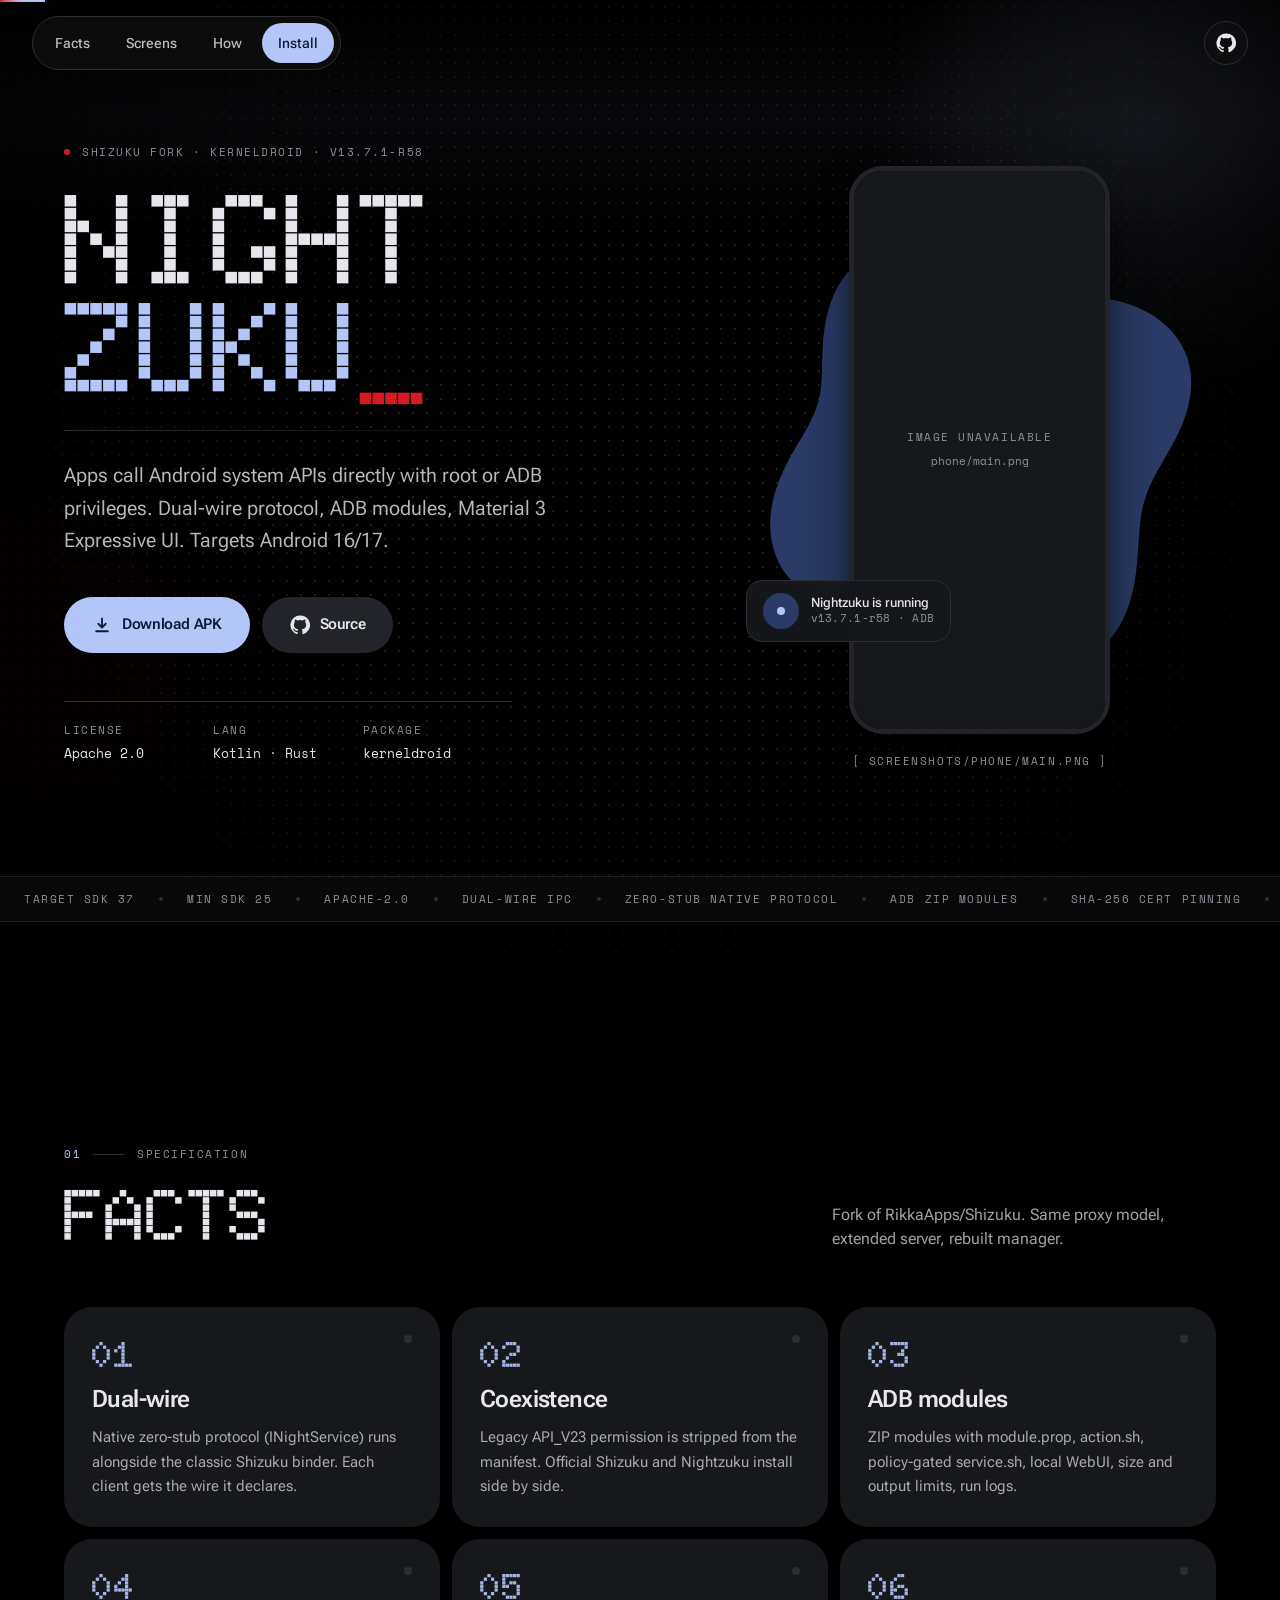
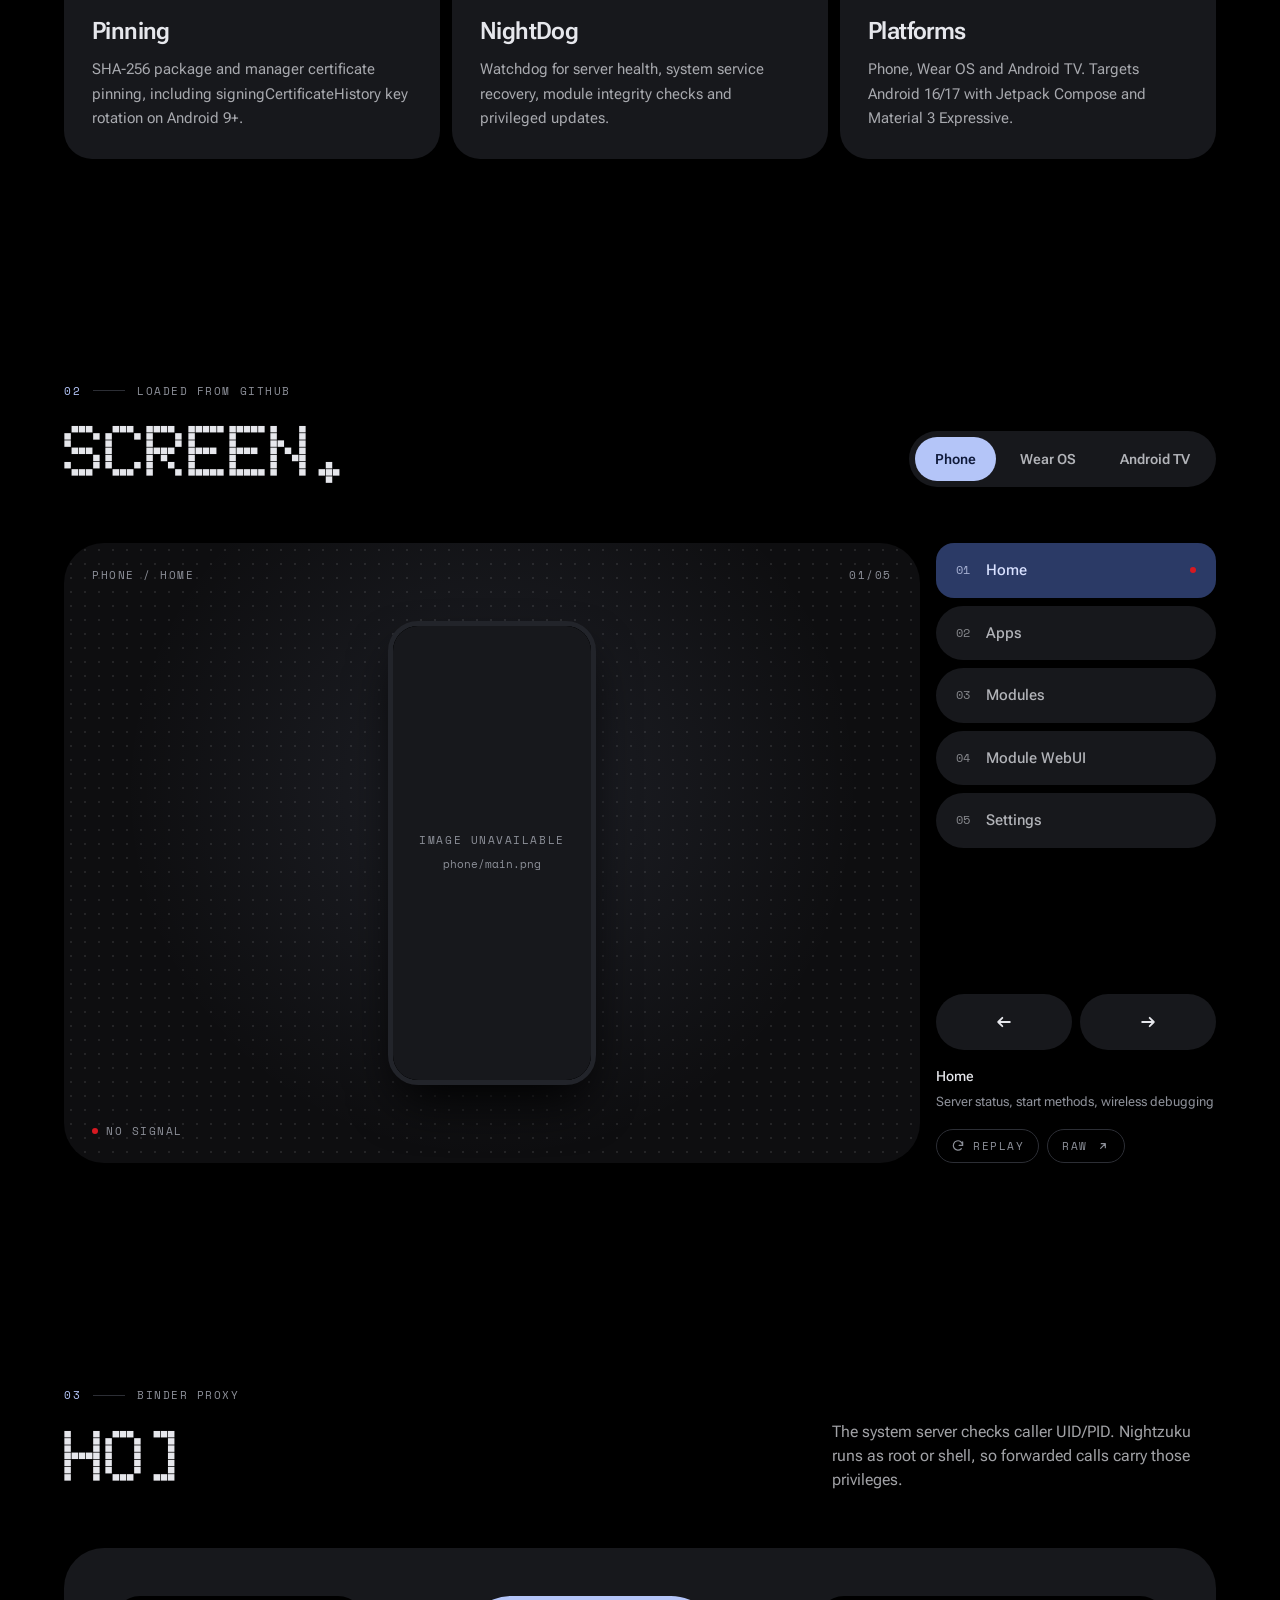
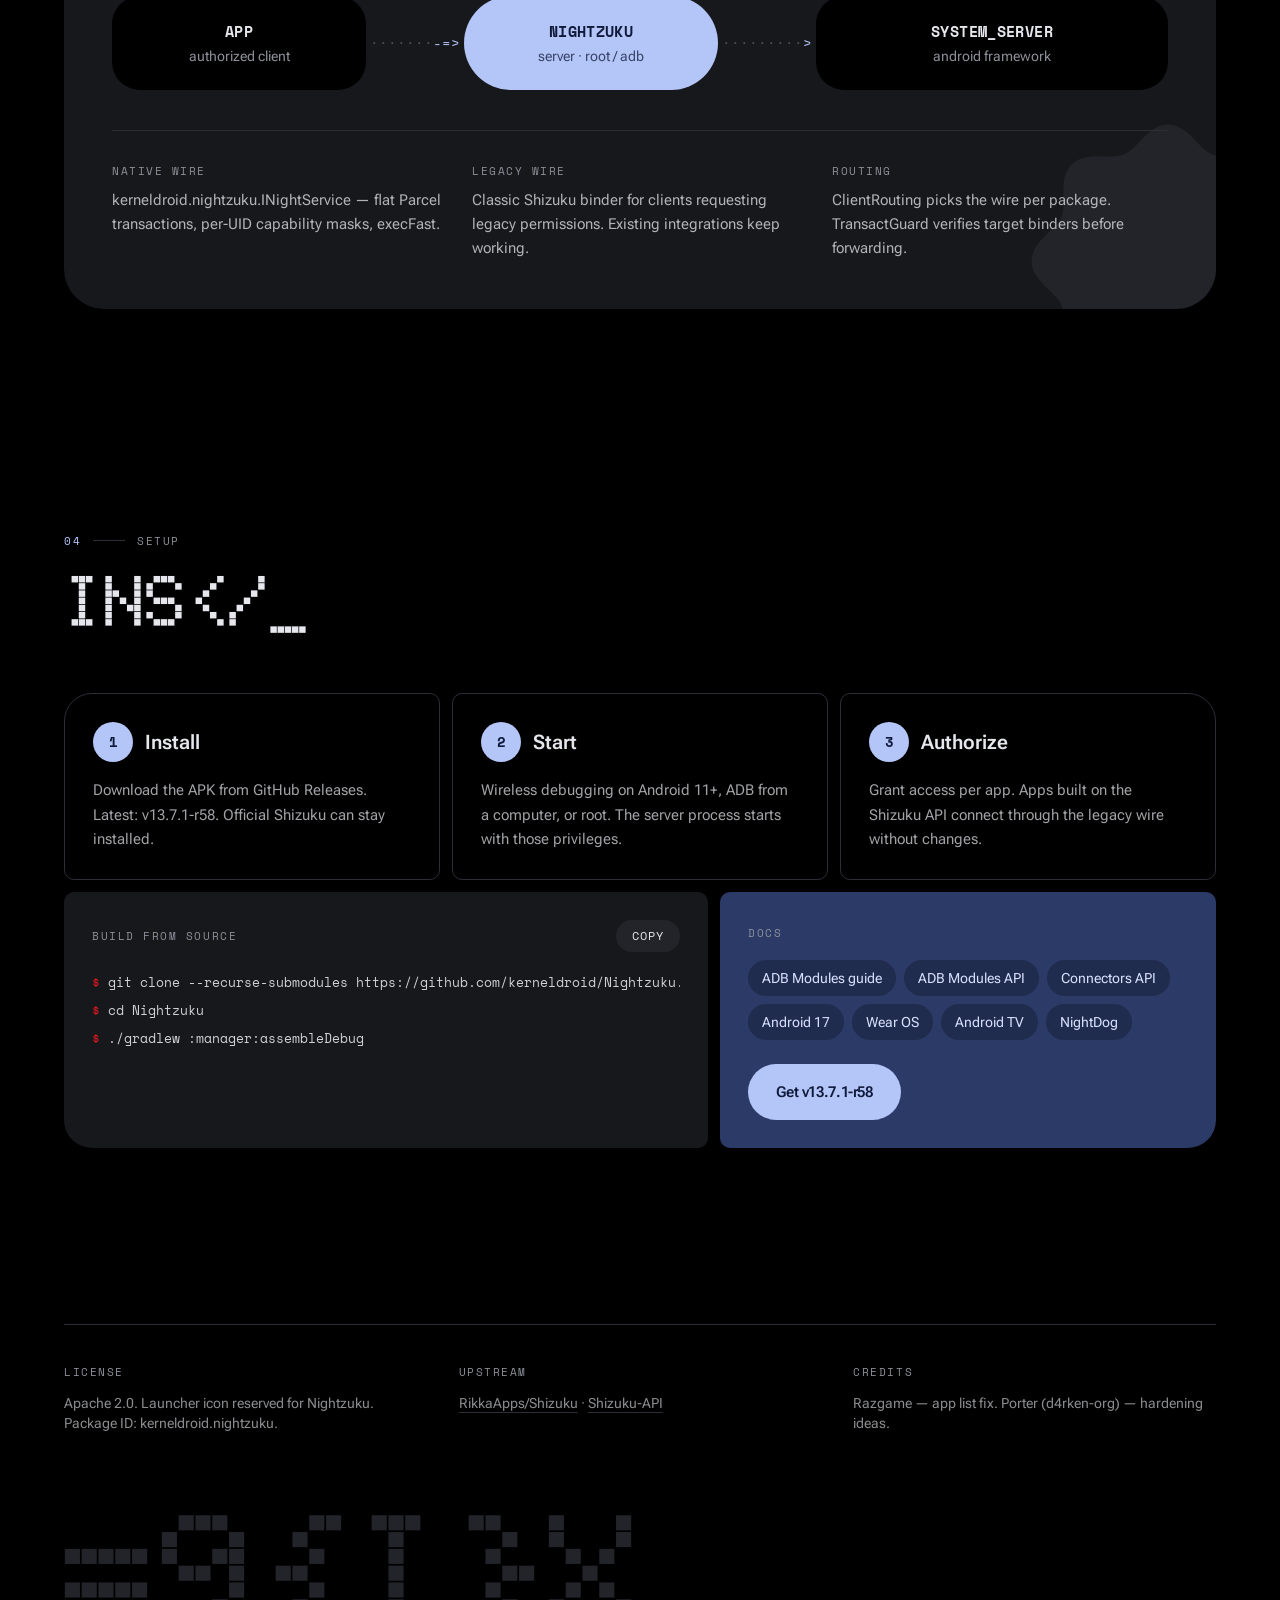
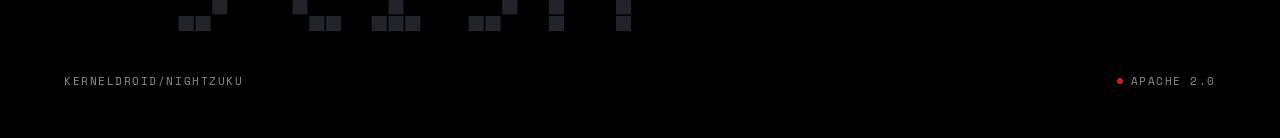
==== commit c3c376bb: "fix(site): prevent horizontal overflow on phone-width viewports" ====
--- a/nightzuku/index.html
+++ b/nightzuku/index.html
@@ -2,7 +2,7 @@
 <html lang="en">
   <head>
     <meta charset="UTF-8" />
-    <meta name="viewport" content="width=device-width, initial-scale=1.0" />
+    <meta name="viewport" content="width=device-width, initial-scale=1.0, viewport-fit=cover" />
     <meta name="description" content="Nightzuku — a Shizuku fork with Material 3 Expressive UI, dual-wire protocol, ADB modules and Android 16/17 support." />
     <meta name="theme-color" content="#000000" />
     <title>Nightzuku — System APIs via root or ADB</title>
@@ -17,11 +17,11 @@
 `+D[o].replace(" at new "," at ");return t.displayName&&I.includes("<anonymous>")&&(I=I.replace("<anonymous>",t.displayName)),I}while(1<=o&&0<=u);break}}}finally{da=!1,Error.prepareStackTrace=r}return(r=t?t.displayName||t.name:"")?de(r):""}function Fn(t,n){switch(t.tag){case 26:case 27:case 5:return de(t.type);case 16:return de("Lazy");case 13:return t.child!==n&&n!==null?de("Suspense Fallback"):de("Suspense");case 19:return de("SuspenseList");case 0:case 15:return zn(t.type,!1);case 11:return zn(t.type.render,!1);case 1:return zn(t.type,!0);case 31:return de("Activity");default:return""}}function Ve(t){try{var n="",r=null;do n+=Fn(t,r),r=t,t=t.return;while(t);return n}catch(o){return`
 Error generating stack: `+o.message+`
 `+o.stack}}var Tn=Object.prototype.hasOwnProperty,An=i.unstable_scheduleCallback,ma=i.unstable_cancelCallback,Ai=i.unstable_shouldYield,Yn=i.unstable_requestPaint,we=i.unstable_now,tb=i.unstable_getCurrentPriorityLevel,Td=i.unstable_ImmediatePriority,Ad=i.unstable_UserBlockingPriority,Is=i.unstable_NormalPriority,eb=i.unstable_LowPriority,Ed=i.unstable_IdlePriority,nb=i.log,ab=i.unstable_setDisableYieldValue,Dr=null,Ge=null;function pa(t){if(typeof nb=="function"&&ab(t),Ge&&typeof Ge.setStrictMode=="function")try{Ge.setStrictMode(Dr,t)}catch{}}var Fe=Math.clz32?Math.clz32:sb,ib=Math.log,rb=Math.LN2;function sb(t){return t>>>=0,t===0?32:31-(ib(t)/rb|0)|0}var Zs=256,Qs=262144,Js=4194304;function qa(t){var n=t&42;if(n!==0)return n;switch(t&-t){case 1:return 1;case 2:return 2;case 4:return 4;case 8:return 8;case 16:return 16;case 32:return 32;case 64:return 64;case 128:return 128;case 256:case 512:case 1024:case 2048:case 4096:case 8192:case 16384:case 32768:case 65536:case 131072:return t&261888;case 262144:case 524288:case 1048576:case 2097152:return t&3932160;case 4194304:case 8388608:case 16777216:case 33554432:return t&62914560;case 67108864:return 67108864;case 134217728:return 134217728;case 268435456:return 268435456;case 536870912:return 536870912;case 1073741824:return 0;default:return t}}function Ws(t,n,r){var o=t.pendingLanes;if(o===0)return 0;var u=0,f=t.suspendedLanes,y=t.pingedLanes;t=t.warmLanes;var S=o&134217727;return S!==0?(o=S&~f,o!==0?u=qa(o):(y&=S,y!==0?u=qa(y):r||(r=S&~t,r!==0&&(u=qa(r))))):(S=o&~f,S!==0?u=qa(S):y!==0?u=qa(y):r||(r=o&~t,r!==0&&(u=qa(r)))),u===0?0:n!==0&&n!==u&&(n&f)===0&&(f=u&-u,r=n&-n,f>=r||f===32&&(r&4194048)!==0)?n:u}function wr(t,n){return(t.pendingLanes&~(t.suspendedLanes&~t.pingedLanes)&n)===0}function ob(t,n){switch(t){case 1:case 2:case 4:case 8:case 64:return n+250;case 16:case 32:case 128:case 256:case 512:case 1024:case 2048:case 4096:case 8192:case 16384:case 32768:case 65536:case 131072:case 262144:case 524288:case 1048576:case 2097152:return n+5e3;case 4194304:case 8388608:case 16777216:case 33554432:return-1;case 67108864:case 134217728:case 268435456:case 536870912:case 1073741824:return-1;default:return-1}}function Md(){var t=Js;return Js<<=1,(Js&62914560)===0&&(Js=4194304),t}function hu(t){for(var n=[],r=0;31>r;r++)n.push(t);return n}function Rr(t,n){t.pendingLanes|=n,n!==268435456&&(t.suspendedLanes=0,t.pingedLanes=0,t.warmLanes=0)}function lb(t,n,r,o,u,f){var y=t.pendingLanes;t.pendingLanes=r,t.suspendedLanes=0,t.pingedLanes=0,t.warmLanes=0,t.expiredLanes&=r,t.entangledLanes&=r,t.errorRecoveryDisabledLanes&=r,t.shellSuspendCounter=0;var S=t.entanglements,D=t.expirationTimes,_=t.hiddenUpdates;for(r=y&~r;0<r;){var I=31-Fe(r),tt=1<<I;S[I]=0,D[I]=-1;var H=_[I];if(H!==null)for(_[I]=null,I=0;I<H.length;I++){var X=H[I];X!==null&&(X.lane&=-536870913)}r&=~tt}o!==0&&Cd(t,o,0),f!==0&&u===0&&t.tag!==0&&(t.suspendedLanes|=f&~(y&~n))}function Cd(t,n,r){t.pendingLanes|=n,t.suspendedLanes&=~n;var o=31-Fe(n);t.entangledLanes|=n,t.entanglements[o]=t.entanglements[o]|1073741824|r&261930}function Dd(t,n){var r=t.entangledLanes|=n;for(t=t.entanglements;r;){var o=31-Fe(r),u=1<<o;u&n|t[o]&n&&(t[o]|=n),r&=~u}}function wd(t,n){var r=n&-n;return r=(r&42)!==0?1:du(r),(r&(t.suspendedLanes|n))!==0?0:r}function du(t){switch(t){case 2:t=1;break;case 8:t=4;break;case 32:t=16;break;case 256:case 512:case 1024:case 2048:case 4096:case 8192:case 16384:case 32768:case 65536:case 131072:case 262144:case 524288:case 1048576:case 2097152:case 4194304:case 8388608:case 16777216:case 33554432:t=128;break;case 268435456:t=134217728;break;default:t=0}return t}function mu(t){return t&=-t,2<t?8<t?(t&134217727)!==0?32:268435456:8:2}function Rd(){var t=L.p;return t!==0?t:(t=window.event,t===void 0?32:mg(t.type))}function Od(t,n){var r=L.p;try{return L.p=t,n()}finally{L.p=r}}var ga=Math.random().toString(36).slice(2),Se="__reactFiber$"+ga,Be="__reactProps$"+ga,Ei="__reactContainer$"+ga,pu="__reactEvents$"+ga,ub="__reactListeners$"+ga,cb="__reactHandles$"+ga,Nd="__reactResources$"+ga,Or="__reactMarker$"+ga;function gu(t){delete t[Se],delete t[Be],delete t[pu],delete t[ub],delete t[cb]}function Mi(t){var n=t[Se];if(n)return n;for(var r=t.parentNode;r;){if(n=r[Ei]||r[Se]){if(r=n.alternate,n.child!==null||r!==null&&r.child!==null)for(t=Wp(t);t!==null;){if(r=t[Se])return r;t=Wp(t)}return n}t=r,r=t.parentNode}return null}function Ci(t){if(t=t[Se]||t[Ei]){var n=t.tag;if(n===5||n===6||n===13||n===31||n===26||n===27||n===3)return t}return null}function Nr(t){var n=t.tag;if(n===5||n===26||n===27||n===6)return t.stateNode;throw Error(s(33))}function Di(t){var n=t[Nd];return n||(n=t[Nd]={hoistableStyles:new Map,hoistableScripts:new Map}),n}function ve(t){t[Or]=!0}var Vd=new Set,Bd={};function Xa(t,n){wi(t,n),wi(t+"Capture",n)}function wi(t,n){for(Bd[t]=n,t=0;t<n.length;t++)Vd.add(n[t])}var fb=RegExp("^[:A-Z_a-z\\u00C0-\\u00D6\\u00D8-\\u00F6\\u00F8-\\u02FF\\u0370-\\u037D\\u037F-\\u1FFF\\u200C-\\u200D\\u2070-\\u218F\\u2C00-\\u2FEF\\u3001-\\uD7FF\\uF900-\\uFDCF\\uFDF0-\\uFFFD][:A-Z_a-z\\u00C0-\\u00D6\\u00D8-\\u00F6\\u00F8-\\u02FF\\u0370-\\u037D\\u037F-\\u1FFF\\u200C-\\u200D\\u2070-\\u218F\\u2C00-\\u2FEF\\u3001-\\uD7FF\\uF900-\\uFDCF\\uFDF0-\\uFFFD\\-.0-9\\u00B7\\u0300-\\u036F\\u203F-\\u2040]*$"),zd={},Pd={};function hb(t){return Tn.call(Pd,t)?!0:Tn.call(zd,t)?!1:fb.test(t)?Pd[t]=!0:(zd[t]=!0,!1)}function $s(t,n,r){if(hb(n))if(r===null)t.removeAttribute(n);else{switch(typeof r){case"undefined":case"function":case"symbol":t.removeAttribute(n);return;case"boolean":var o=n.toLowerCase().slice(0,5);if(o!=="data-"&&o!=="aria-"){t.removeAttribute(n);return}}t.setAttribute(n,""+r)}}function to(t,n,r){if(r===null)t.removeAttribute(n);else{switch(typeof r){case"undefined":case"function":case"symbol":case"boolean":t.removeAttribute(n);return}t.setAttribute(n,""+r)}}function qn(t,n,r,o){if(o===null)t.removeAttribute(r);else{switch(typeof o){case"undefined":case"function":case"symbol":case"boolean":t.removeAttribute(r);return}t.setAttributeNS(n,r,""+o)}}function rn(t){switch(typeof t){case"bigint":case"boolean":case"number":case"string":case"undefined":return t;case"object":return t;default:return""}}function Ld(t){var n=t.type;return(t=t.nodeName)&&t.toLowerCase()==="input"&&(n==="checkbox"||n==="radio")}function db(t,n,r){var o=Object.getOwnPropertyDescriptor(t.constructor.prototype,n);if(!t.hasOwnProperty(n)&&typeof o<"u"&&typeof o.get=="function"&&typeof o.set=="function"){var u=o.get,f=o.set;return Object.defineProperty(t,n,{configurable:!0,get:function(){return u.call(this)},set:function(y){r=""+y,f.call(this,y)}}),Object.defineProperty(t,n,{enumerable:o.enumerable}),{getValue:function(){return r},setValue:function(y){r=""+y},stopTracking:function(){t._valueTracker=null,delete t[n]}}}}function yu(t){if(!t._valueTracker){var n=Ld(t)?"checked":"value";t._valueTracker=db(t,n,""+t[n])}}function jd(t){if(!t)return!1;var n=t._valueTracker;if(!n)return!0;var r=n.getValue(),o="";return t&&(o=Ld(t)?t.checked?"true":"false":t.value),t=o,t!==r?(n.setValue(t),!0):!1}function eo(t){if(t=t||(typeof document<"u"?document:void 0),typeof t>"u")return null;try{return t.activeElement||t.body}catch{return t.body}}var mb=/[\n"\\]/g;function sn(t){return t.replace(mb,function(n){return"\\"+n.charCodeAt(0).toString(16)+" "})}function vu(t,n,r,o,u,f,y,S){t.name="",y!=null&&typeof y!="function"&&typeof y!="symbol"&&typeof y!="boolean"?t.type=y:t.removeAttribute("type"),n!=null?y==="number"?(n===0&&t.value===""||t.value!=n)&&(t.value=""+rn(n)):t.value!==""+rn(n)&&(t.value=""+rn(n)):y!=="submit"&&y!=="reset"||t.removeAttribute("value"),n!=null?bu(t,y,rn(n)):r!=null?bu(t,y,rn(r)):o!=null&&t.removeAttribute("value"),u==null&&f!=null&&(t.defaultChecked=!!f),u!=null&&(t.checked=u&&typeof u!="function"&&typeof u!="symbol"),S!=null&&typeof S!="function"&&typeof S!="symbol"&&typeof S!="boolean"?t.name=""+rn(S):t.removeAttribute("name")}function _d(t,n,r,o,u,f,y,S){if(f!=null&&typeof f!="function"&&typeof f!="symbol"&&typeof f!="boolean"&&(t.type=f),n!=null||r!=null){if(!(f!=="submit"&&f!=="reset"||n!=null)){yu(t);return}r=r!=null?""+rn(r):"",n=n!=null?""+rn(n):r,S||n===t.value||(t.value=n),t.defaultValue=n}o=o??u,o=typeof o!="function"&&typeof o!="symbol"&&!!o,t.checked=S?t.checked:!!o,t.defaultChecked=!!o,y!=null&&typeof y!="function"&&typeof y!="symbol"&&typeof y!="boolean"&&(t.name=y),yu(t)}function bu(t,n,r){n==="number"&&eo(t.ownerDocument)===t||t.defaultValue===""+r||(t.defaultValue=""+r)}function Ri(t,n,r,o){if(t=t.options,n){n={};for(var u=0;u<r.length;u++)n["$"+r[u]]=!0;for(r=0;r<t.length;r++)u=n.hasOwnProperty("$"+t[r].value),t[r].selected!==u&&(t[r].selected=u),u&&o&&(t[r].defaultSelected=!0)}else{for(r=""+rn(r),n=null,u=0;u<t.length;u++){if(t[u].value===r){t[u].selected=!0,o&&(t[u].defaultSelected=!0);return}n!==null||t[u].disabled||(n=t[u])}n!==null&&(n.selected=!0)}}function kd(t,n,r){if(n!=null&&(n=""+rn(n),n!==t.value&&(t.value=n),r==null)){t.defaultValue!==n&&(t.defaultValue=n);return}t.defaultValue=r!=null?""+rn(r):""}function Ud(t,n,r,o){if(n==null){if(o!=null){if(r!=null)throw Error(s(92));if(W(o)){if(1<o.length)throw Error(s(93));o=o[0]}r=o}r==null&&(r=""),n=r}r=rn(n),t.defaultValue=r,o=t.textContent,o===r&&o!==""&&o!==null&&(t.value=o),yu(t)}function Oi(t,n){if(n){var r=t.firstChild;if(r&&r===t.lastChild&&r.nodeType===3){r.nodeValue=n;return}}t.textContent=n}var pb=new Set("animationIterationCount aspectRatio borderImageOutset borderImageSlice borderImageWidth boxFlex boxFlexGroup boxOrdinalGroup columnCount columns flex flexGrow flexPositive flexShrink flexNegative flexOrder gridArea gridRow gridRowEnd gridRowSpan gridRowStart gridColumn gridColumnEnd gridColumnSpan gridColumnStart fontWeight lineClamp lineHeight opacity order orphans scale tabSize widows zIndex zoom fillOpacity floodOpacity stopOpacity strokeDasharray strokeDashoffset strokeMiterlimit strokeOpacity strokeWidth MozAnimationIterationCount MozBoxFlex MozBoxFlexGroup MozLineClamp msAnimationIterationCount msFlex msZoom msFlexGrow msFlexNegative msFlexOrder msFlexPositive msFlexShrink msGridColumn msGridColumnSpan msGridRow msGridRowSpan WebkitAnimationIterationCount WebkitBoxFlex WebKitBoxFlexGroup WebkitBoxOrdinalGroup WebkitColumnCount WebkitColumns WebkitFlex WebkitFlexGrow WebkitFlexPositive WebkitFlexShrink WebkitLineClamp".split(" "));function Hd(t,n,r){var o=n.indexOf("--")===0;r==null||typeof r=="boolean"||r===""?o?t.setProperty(n,""):n==="float"?t.cssFloat="":t[n]="":o?t.setProperty(n,r):typeof r!="number"||r===0||pb.has(n)?n==="float"?t.cssFloat=r:t[n]=(""+r).trim():t[n]=r+"px"}function Gd(t,n,r){if(n!=null&&typeof n!="object")throw Error(s(62));if(t=t.style,r!=null){for(var o in r)!r.hasOwnProperty(o)||n!=null&&n.hasOwnProperty(o)||(o.indexOf("--")===0?t.setProperty(o,""):o==="float"?t.cssFloat="":t[o]="");for(var u in n)o=n[u],n.hasOwnProperty(u)&&r[u]!==o&&Hd(t,u,o)}else for(var f in n)n.hasOwnProperty(f)&&Hd(t,f,n[f])}function Su(t){if(t.indexOf("-")===-1)return!1;switch(t){case"annotation-xml":case"color-profile":case"font-face":case"font-face-src":case"font-face-uri":case"font-face-format":case"font-face-name":case"missing-glyph":return!1;default:return!0}}var gb=new Map([["acceptCharset","accept-charset"],["htmlFor","for"],["httpEquiv","http-equiv"],["crossOrigin","crossorigin"],["accentHeight","accent-height"],["alignmentBaseline","alignment-baseline"],["arabicForm","arabic-form"],["baselineShift","baseline-shift"],["capHeight","cap-height"],["clipPath","clip-path"],["clipRule","clip-rule"],["colorInterpolation","color-interpolation"],["colorInterpolationFilters","color-interpolation-filters"],["colorProfile","color-profile"],["colorRendering","color-rendering"],["dominantBaseline","dominant-baseline"],["enableBackground","enable-background"],["fillOpacity","fill-opacity"],["fillRule","fill-rule"],["floodColor","flood-color"],["floodOpacity","flood-opacity"],["fontFamily","font-family"],["fontSize","font-size"],["fontSizeAdjust","font-size-adjust"],["fontStretch","font-stretch"],["fontStyle","font-style"],["fontVariant","font-variant"],["fontWeight","font-weight"],["glyphName","glyph-name"],["glyphOrientationHorizontal","glyph-orientation-horizontal"],["glyphOrientationVertical","glyph-orientation-vertical"],["horizAdvX","horiz-adv-x"],["horizOriginX","horiz-origin-x"],["imageRendering","image-rendering"],["letterSpacing","letter-spacing"],["lightingColor","lighting-color"],["markerEnd","marker-end"],["markerMid","marker-mid"],["markerStart","marker-start"],["overlinePosition","overline-position"],["overlineThickness","overline-thickness"],["paintOrder","paint-order"],["panose-1","panose-1"],["pointerEvents","pointer-events"],["renderingIntent","rendering-intent"],["shapeRendering","shape-rendering"],["stopColor","stop-color"],["stopOpacity","stop-opacity"],["strikethroughPosition","strikethrough-position"],["strikethroughThickness","strikethrough-thickness"],["strokeDasharray","stroke-dasharray"],["strokeDashoffset","stroke-dashoffset"],["strokeLinecap","stroke-linecap"],["strokeLinejoin","stroke-linejoin"],["strokeMiterlimit","stroke-miterlimit"],["strokeOpacity","stroke-opacity"],["strokeWidth","stroke-width"],["textAnchor","text-anchor"],["textDecoration","text-decoration"],["textRendering","text-rendering"],["transformOrigin","transform-origin"],["underlinePosition","underline-position"],["underlineThickness","underline-thickness"],["unicodeBidi","unicode-bidi"],["unicodeRange","unicode-range"],["unitsPerEm","units-per-em"],["vAlphabetic","v-alphabetic"],["vHanging","v-hanging"],["vIdeographic","v-ideographic"],["vMathematical","v-mathematical"],["vectorEffect","vector-effect"],["vertAdvY","vert-adv-y"],["vertOriginX","vert-origin-x"],["vertOriginY","vert-origin-y"],["wordSpacing","word-spacing"],["writingMode","writing-mode"],["xmlnsXlink","xmlns:xlink"],["xHeight","x-height"]]),yb=/^[\u0000-\u001F ]*j[\r\n\t]*a[\r\n\t]*v[\r\n\t]*a[\r\n\t]*s[\r\n\t]*c[\r\n\t]*r[\r\n\t]*i[\r\n\t]*p[\r\n\t]*t[\r\n\t]*:/i;function no(t){return yb.test(""+t)?"javascript:throw new Error('React has blocked a javascript: URL as a security precaution.')":t}function Xn(){}var xu=null;function Tu(t){return t=t.target||t.srcElement||window,t.correspondingUseElement&&(t=t.correspondingUseElement),t.nodeType===3?t.parentNode:t}var Ni=null,Vi=null;function Fd(t){var n=Ci(t);if(n&&(t=n.stateNode)){var r=t[Be]||null;t:switch(t=n.stateNode,n.type){case"input":if(vu(t,r.value,r.defaultValue,r.defaultValue,r.checked,r.defaultChecked,r.type,r.name),n=r.name,r.type==="radio"&&n!=null){for(r=t;r.parentNode;)r=r.parentNode;for(r=r.querySelectorAll('input[name="'+sn(""+n)+'"][type="radio"]'),n=0;n<r.length;n++){var o=r[n];if(o!==t&&o.form===t.form){var u=o[Be]||null;if(!u)throw Error(s(90));vu(o,u.value,u.defaultValue,u.defaultValue,u.checked,u.defaultChecked,u.type,u.name)}}for(n=0;n<r.length;n++)o=r[n],o.form===t.form&&jd(o)}break t;case"textarea":kd(t,r.value,r.defaultValue);break t;case"select":n=r.value,n!=null&&Ri(t,!!r.multiple,n,!1)}}}var Au=!1;function Yd(t,n,r){if(Au)return t(n,r);Au=!0;try{var o=t(n);return o}finally{if(Au=!1,(Ni!==null||Vi!==null)&&(Yo(),Ni&&(n=Ni,t=Vi,Vi=Ni=null,Fd(n),t)))for(n=0;n<t.length;n++)Fd(t[n])}}function Vr(t,n){var r=t.stateNode;if(r===null)return null;var o=r[Be]||null;if(o===null)return null;r=o[n];t:switch(n){case"onClick":case"onClickCapture":case"onDoubleClick":case"onDoubleClickCapture":case"onMouseDown":case"onMouseDownCapture":case"onMouseMove":case"onMouseMoveCapture":case"onMouseUp":case"onMouseUpCapture":case"onMouseEnter":(o=!o.disabled)||(t=t.type,o=!(t==="button"||t==="input"||t==="select"||t==="textarea")),t=!o;break t;default:t=!1}if(t)return null;if(r&&typeof r!="function")throw Error(s(231,n,typeof r));return r}var Kn=!(typeof window>"u"||typeof window.document>"u"||typeof window.document.createElement>"u"),Eu=!1;if(Kn)try{var Br={};Object.defineProperty(Br,"passive",{get:function(){Eu=!0}}),window.addEventListener("test",Br,Br),window.removeEventListener("test",Br,Br)}catch{Eu=!1}var ya=null,Mu=null,ao=null;function qd(){if(ao)return ao;var t,n=Mu,r=n.length,o,u="value"in ya?ya.value:ya.textContent,f=u.length;for(t=0;t<r&&n[t]===u[t];t++);var y=r-t;for(o=1;o<=y&&n[r-o]===u[f-o];o++);return ao=u.slice(t,1<o?1-o:void 0)}function io(t){var n=t.keyCode;return"charCode"in t?(t=t.charCode,t===0&&n===13&&(t=13)):t=n,t===10&&(t=13),32<=t||t===13?t:0}function ro(){return!0}function Xd(){return!1}function ze(t){function n(r,o,u,f,y){this._reactName=r,this._targetInst=u,this.type=o,this.nativeEvent=f,this.target=y,this.currentTarget=null;for(var S in t)t.hasOwnProperty(S)&&(r=t[S],this[S]=r?r(f):f[S]);return this.isDefaultPrevented=(f.defaultPrevented!=null?f.defaultPrevented:f.returnValue===!1)?ro:Xd,this.isPropagationStopped=Xd,this}return v(n.prototype,{preventDefault:function(){this.defaultPrevented=!0;var r=this.nativeEvent;r&&(r.preventDefault?r.preventDefault():typeof r.returnValue!="unknown"&&(r.returnValue=!1),this.isDefaultPrevented=ro)},stopPropagation:function(){var r=this.nativeEvent;r&&(r.stopPropagation?r.stopPropagation():typeof r.cancelBubble!="unknown"&&(r.cancelBubble=!0),this.isPropagationStopped=ro)},persist:function(){},isPersistent:ro}),n}var Ka={eventPhase:0,bubbles:0,cancelable:0,timeStamp:function(t){return t.timeStamp||Date.now()},defaultPrevented:0,isTrusted:0},so=ze(Ka),zr=v({},Ka,{view:0,detail:0}),vb=ze(zr),Cu,Du,Pr,oo=v({},zr,{screenX:0,screenY:0,clientX:0,clientY:0,pageX:0,pageY:0,ctrlKey:0,shiftKey:0,altKey:0,metaKey:0,getModifierState:Ru,button:0,buttons:0,relatedTarget:function(t){return t.relatedTarget===void 0?t.fromElement===t.srcElement?t.toElement:t.fromElement:t.relatedTarget},movementX:function(t){return"movementX"in t?t.movementX:(t!==Pr&&(Pr&&t.type==="mousemove"?(Cu=t.screenX-Pr.screenX,Du=t.screenY-Pr.screenY):Du=Cu=0,Pr=t),Cu)},movementY:function(t){return"movementY"in t?t.movementY:Du}}),Kd=ze(oo),bb=v({},oo,{dataTransfer:0}),Sb=ze(bb),xb=v({},zr,{relatedTarget:0}),wu=ze(xb),Tb=v({},Ka,{animationName:0,elapsedTime:0,pseudoElement:0}),Ab=ze(Tb),Eb=v({},Ka,{clipboardData:function(t){return"clipboardData"in t?t.clipboardData:window.clipboardData}}),Mb=ze(Eb),Cb=v({},Ka,{data:0}),Id=ze(Cb),Db={Esc:"Escape",Spacebar:" ",Left:"ArrowLeft",Up:"ArrowUp",Right:"ArrowRight",Down:"ArrowDown",Del:"Delete",Win:"OS",Menu:"ContextMenu",Apps:"ContextMenu",Scroll:"ScrollLock",MozPrintableKey:"Unidentified"},wb={8:"Backspace",9:"Tab",12:"Clear",13:"Enter",16:"Shift",17:"Control",18:"Alt",19:"Pause",20:"CapsLock",27:"Escape",32:" ",33:"PageUp",34:"PageDown",35:"End",36:"Home",37:"ArrowLeft",38:"ArrowUp",39:"ArrowRight",40:"ArrowDown",45:"Insert",46:"Delete",112:"F1",113:"F2",114:"F3",115:"F4",116:"F5",117:"F6",118:"F7",119:"F8",120:"F9",121:"F10",122:"F11",123:"F12",144:"NumLock",145:"ScrollLock",224:"Meta"},Rb={Alt:"altKey",Control:"ctrlKey",Meta:"metaKey",Shift:"shiftKey"};function Ob(t){var n=this.nativeEvent;return n.getModifierState?n.getModifierState(t):(t=Rb[t])?!!n[t]:!1}function Ru(){return Ob}var Nb=v({},zr,{key:function(t){if(t.key){var n=Db[t.key]||t.key;if(n!=="Unidentified")return n}return t.type==="keypress"?(t=io(t),t===13?"Enter":String.fromCharCode(t)):t.type==="keydown"||t.type==="keyup"?wb[t.keyCode]||"Unidentified":""},code:0,location:0,ctrlKey:0,shiftKey:0,altKey:0,metaKey:0,repeat:0,locale:0,getModifierState:Ru,charCode:function(t){return t.type==="keypress"?io(t):0},keyCode:function(t){return t.type==="keydown"||t.type==="keyup"?t.keyCode:0},which:function(t){return t.type==="keypress"?io(t):t.type==="keydown"||t.type==="keyup"?t.keyCode:0}}),Vb=ze(Nb),Bb=v({},oo,{pointerId:0,width:0,height:0,pressure:0,tangentialPressure:0,tiltX:0,tiltY:0,twist:0,pointerType:0,isPrimary:0}),Zd=ze(Bb),zb=v({},zr,{touches:0,targetTouches:0,changedTouches:0,altKey:0,metaKey:0,ctrlKey:0,shiftKey:0,getModifierState:Ru}),Pb=ze(zb),Lb=v({},Ka,{propertyName:0,elapsedTime:0,pseudoElement:0}),jb=ze(Lb),_b=v({},oo,{deltaX:function(t){return"deltaX"in t?t.deltaX:"wheelDeltaX"in t?-t.wheelDeltaX:0},deltaY:function(t){return"deltaY"in t?t.deltaY:"wheelDeltaY"in t?-t.wheelDeltaY:"wheelDelta"in t?-t.wheelDelta:0},deltaZ:0,deltaMode:0}),kb=ze(_b),Ub=v({},Ka,{newState:0,oldState:0}),Hb=ze(Ub),Gb=[9,13,27,32],Ou=Kn&&"CompositionEvent"in window,Lr=null;Kn&&"documentMode"in document&&(Lr=document.documentMode);var Fb=Kn&&"TextEvent"in window&&!Lr,Qd=Kn&&(!Ou||Lr&&8<Lr&&11>=Lr),Jd=" ",Wd=!1;function $d(t,n){switch(t){case"keyup":return Gb.indexOf(n.keyCode)!==-1;case"keydown":return n.keyCode!==229;case"keypress":case"mousedown":case"focusout":return!0;default:return!1}}function tm(t){return t=t.detail,typeof t=="object"&&"data"in t?t.data:null}var Bi=!1;function Yb(t,n){switch(t){case"compositionend":return tm(n);case"keypress":return n.which!==32?null:(Wd=!0,Jd);case"textInput":return t=n.data,t===Jd&&Wd?null:t;default:return null}}function qb(t,n){if(Bi)return t==="compositionend"||!Ou&&$d(t,n)?(t=qd(),ao=Mu=ya=null,Bi=!1,t):null;switch(t){case"paste":return null;case"keypress":if(!(n.ctrlKey||n.altKey||n.metaKey)||n.ctrlKey&&n.altKey){if(n.char&&1<n.char.length)return n.char;if(n.which)return String.fromCharCode(n.which)}return null;case"compositionend":return Qd&&n.locale!=="ko"?null:n.data;default:return null}}var Xb={color:!0,date:!0,datetime:!0,"datetime-local":!0,email:!0,month:!0,number:!0,password:!0,range:!0,search:!0,tel:!0,text:!0,time:!0,url:!0,week:!0};function em(t){var n=t&&t.nodeName&&t.nodeName.toLowerCase();return n==="input"?!!Xb[t.type]:n==="textarea"}function nm(t,n,r,o){Ni?Vi?Vi.push(o):Vi=[o]:Ni=o,n=Jo(n,"onChange"),0<n.length&&(r=new so("onChange","change",null,r,o),t.push({event:r,listeners:n}))}var jr=null,_r=null;function Kb(t){_p(t,0)}function lo(t){var n=Nr(t);if(jd(n))return t}function am(t,n){if(t==="change")return n}var im=!1;if(Kn){var Nu;if(Kn){var Vu="oninput"in document;if(!Vu){var rm=document.createElement("div");rm.setAttribute("oninput","return;"),Vu=typeof rm.oninput=="function"}Nu=Vu}else Nu=!1;im=Nu&&(!document.documentMode||9<document.documentMode)}function sm(){jr&&(jr.detachEvent("onpropertychange",om),_r=jr=null)}function om(t){if(t.propertyName==="value"&&lo(_r)){var n=[];nm(n,_r,t,Tu(t)),Yd(Kb,n)}}function Ib(t,n,r){t==="focusin"?(sm(),jr=n,_r=r,jr.attachEvent("onpropertychange",om)):t==="focusout"&&sm()}function Zb(t){if(t==="selectionchange"||t==="keyup"||t==="keydown")return lo(_r)}function Qb(t,n){if(t==="click")return lo(n)}function Jb(t,n){if(t==="input"||t==="change")return lo(n)}function Wb(t,n){return t===n&&(t!==0||1/t===1/n)||t!==t&&n!==n}var Ye=typeof Object.is=="function"?Object.is:Wb;function kr(t,n){if(Ye(t,n))return!0;if(typeof t!="object"||t===null||typeof n!="object"||n===null)return!1;var r=Object.keys(t),o=Object.keys(n);if(r.length!==o.length)return!1;for(o=0;o<r.length;o++){var u=r[o];if(!Tn.call(n,u)||!Ye(t[u],n[u]))return!1}return!0}function lm(t){for(;t&&t.firstChild;)t=t.firstChild;return t}function um(t,n){var r=lm(t);t=0;for(var o;r;){if(r.nodeType===3){if(o=t+r.textContent.length,t<=n&&o>=n)return{node:r,offset:n-t};t=o}t:{for(;r;){if(r.nextSibling){r=r.nextSibling;break t}r=r.parentNode}r=void 0}r=lm(r)}}function cm(t,n){return t&&n?t===n?!0:t&&t.nodeType===3?!1:n&&n.nodeType===3?cm(t,n.parentNode):"contains"in t?t.contains(n):t.compareDocumentPosition?!!(t.compareDocumentPosition(n)&16):!1:!1}function fm(t){t=t!=null&&t.ownerDocument!=null&&t.ownerDocument.defaultView!=null?t.ownerDocument.defaultView:window;for(var n=eo(t.document);n instanceof t.HTMLIFrameElement;){try{var r=typeof n.contentWindow.location.href=="string"}catch{r=!1}if(r)t=n.contentWindow;else break;n=eo(t.document)}return n}function Bu(t){var n=t&&t.nodeName&&t.nodeName.toLowerCase();return n&&(n==="input"&&(t.type==="text"||t.type==="search"||t.type==="tel"||t.type==="url"||t.type==="password")||n==="textarea"||t.contentEditable==="true")}var $b=Kn&&"documentMode"in document&&11>=document.documentMode,zi=null,zu=null,Ur=null,Pu=!1;function hm(t,n,r){var o=r.window===r?r.document:r.nodeType===9?r:r.ownerDocument;Pu||zi==null||zi!==eo(o)||(o=zi,"selectionStart"in o&&Bu(o)?o={start:o.selectionStart,end:o.selectionEnd}:(o=(o.ownerDocument&&o.ownerDocument.defaultView||window).getSelection(),o={anchorNode:o.anchorNode,anchorOffset:o.anchorOffset,focusNode:o.focusNode,focusOffset:o.focusOffset}),Ur&&kr(Ur,o)||(Ur=o,o=Jo(zu,"onSelect"),0<o.length&&(n=new so("onSelect","select",null,n,r),t.push({event:n,listeners:o}),n.target=zi)))}function Ia(t,n){var r={};return r[t.toLowerCase()]=n.toLowerCase(),r["Webkit"+t]="webkit"+n,r["Moz"+t]="moz"+n,r}var Pi={animationend:Ia("Animation","AnimationEnd"),animationiteration:Ia("Animation","AnimationIteration"),animationstart:Ia("Animation","AnimationStart"),transitionrun:Ia("Transition","TransitionRun"),transitionstart:Ia("Transition","TransitionStart"),transitioncancel:Ia("Transition","TransitionCancel"),transitionend:Ia("Transition","TransitionEnd")},Lu={},dm={};Kn&&(dm=document.createElement("div").style,"AnimationEvent"in window||(delete Pi.animationend.animation,delete Pi.animationiteration.animation,delete Pi.animationstart.animation),"TransitionEvent"in window||delete Pi.transitionend.transition);function Za(t){if(Lu[t])return Lu[t];if(!Pi[t])return t;var n=Pi[t],r;for(r in n)if(n.hasOwnProperty(r)&&r in dm)return Lu[t]=n[r];return t}var mm=Za("animationend"),pm=Za("animationiteration"),gm=Za("animationstart"),tS=Za("transitionrun"),eS=Za("transitionstart"),nS=Za("transitioncancel"),ym=Za("transitionend"),vm=new Map,ju="abort auxClick beforeToggle cancel canPlay canPlayThrough click close contextMenu copy cut drag dragEnd dragEnter dragExit dragLeave dragOver dragStart drop durationChange emptied encrypted ended error gotPointerCapture input invalid keyDown keyPress keyUp load loadedData loadedMetadata loadStart lostPointerCapture mouseDown mouseMove mouseOut mouseOver mouseUp paste pause play playing pointerCancel pointerDown pointerMove pointerOut pointerOver pointerUp progress rateChange reset resize seeked seeking stalled submit suspend timeUpdate touchCancel touchEnd touchStart volumeChange scroll toggle touchMove waiting wheel".split(" ");ju.push("scrollEnd");function En(t,n){vm.set(t,n),Xa(n,[t])}var uo=typeof reportError=="function"?reportError:function(t){if(typeof window=="object"&&typeof window.ErrorEvent=="function"){var n=new window.ErrorEvent("error",{bubbles:!0,cancelable:!0,message:typeof t=="object"&&t!==null&&typeof t.message=="string"?String(t.message):String(t),error:t});if(!window.dispatchEvent(n))return}else if(typeof process=="object"&&typeof process.emit=="function"){process.emit("uncaughtException",t);return}console.error(t)},on=[],Li=0,_u=0;function co(){for(var t=Li,n=_u=Li=0;n<t;){var r=on[n];on[n++]=null;var o=on[n];on[n++]=null;var u=on[n];on[n++]=null;var f=on[n];if(on[n++]=null,o!==null&&u!==null){var y=o.pending;y===null?u.next=u:(u.next=y.next,y.next=u),o.pending=u}f!==0&&bm(r,u,f)}}function fo(t,n,r,o){on[Li++]=t,on[Li++]=n,on[Li++]=r,on[Li++]=o,_u|=o,t.lanes|=o,t=t.alternate,t!==null&&(t.lanes|=o)}function ku(t,n,r,o){return fo(t,n,r,o),ho(t)}function Qa(t,n){return fo(t,null,null,n),ho(t)}function bm(t,n,r){t.lanes|=r;var o=t.alternate;o!==null&&(o.lanes|=r);for(var u=!1,f=t.return;f!==null;)f.childLanes|=r,o=f.alternate,o!==null&&(o.childLanes|=r),f.tag===22&&(t=f.stateNode,t===null||t._visibility&1||(u=!0)),t=f,f=f.return;return t.tag===3?(f=t.stateNode,u&&n!==null&&(u=31-Fe(r),t=f.hiddenUpdates,o=t[u],o===null?t[u]=[n]:o.push(n),n.lane=r|536870912),f):null}function ho(t){if(50<ls)throw ls=0,Ic=null,Error(s(185));for(var n=t.return;n!==null;)t=n,n=t.return;return t.tag===3?t.stateNode:null}var ji={};function aS(t,n,r,o){this.tag=t,this.key=r,this.sibling=this.child=this.return=this.stateNode=this.type=this.elementType=null,this.index=0,this.refCleanup=this.ref=null,this.pendingProps=n,this.dependencies=this.memoizedState=this.updateQueue=this.memoizedProps=null,this.mode=o,this.subtreeFlags=this.flags=0,this.deletions=null,this.childLanes=this.lanes=0,this.alternate=null}function qe(t,n,r,o){return new aS(t,n,r,o)}function Uu(t){return t=t.prototype,!(!t||!t.isReactComponent)}function In(t,n){var r=t.alternate;return r===null?(r=qe(t.tag,n,t.key,t.mode),r.elementType=t.elementType,r.type=t.type,r.stateNode=t.stateNode,r.alternate=t,t.alternate=r):(r.pendingProps=n,r.type=t.type,r.flags=0,r.subtreeFlags=0,r.deletions=null),r.flags=t.flags&65011712,r.childLanes=t.childLanes,r.lanes=t.lanes,r.child=t.child,r.memoizedProps=t.memoizedProps,r.memoizedState=t.memoizedState,r.updateQueue=t.updateQueue,n=t.dependencies,r.dependencies=n===null?null:{lanes:n.lanes,firstContext:n.firstContext},r.sibling=t.sibling,r.index=t.index,r.ref=t.ref,r.refCleanup=t.refCleanup,r}function Sm(t,n){t.flags&=65011714;var r=t.alternate;return r===null?(t.childLanes=0,t.lanes=n,t.child=null,t.subtreeFlags=0,t.memoizedProps=null,t.memoizedState=null,t.updateQueue=null,t.dependencies=null,t.stateNode=null):(t.childLanes=r.childLanes,t.lanes=r.lanes,t.child=r.child,t.subtreeFlags=0,t.deletions=null,t.memoizedProps=r.memoizedProps,t.memoizedState=r.memoizedState,t.updateQueue=r.updateQueue,t.type=r.type,n=r.dependencies,t.dependencies=n===null?null:{lanes:n.lanes,firstContext:n.firstContext}),t}function mo(t,n,r,o,u,f){var y=0;if(o=t,typeof t=="function")Uu(t)&&(y=1);else if(typeof t=="string")y=lx(t,r,J.current)?26:t==="html"||t==="head"||t==="body"?27:5;else t:switch(t){case nt:return t=qe(31,r,n,u),t.elementType=nt,t.lanes=f,t;case A:return Ja(r.children,u,f,n);case E:y=8,u|=24;break;case V:return t=qe(12,r,n,u|2),t.elementType=V,t.lanes=f,t;case Q:return t=qe(13,r,n,u),t.elementType=Q,t.lanes=f,t;case et:return t=qe(19,r,n,u),t.elementType=et,t.lanes=f,t;default:if(typeof t=="object"&&t!==null)switch(t.$$typeof){case B:y=10;break t;case O:y=9;break t;case k:y=11;break t;case R:y=14;break t;case G:y=16,o=null;break t}y=29,r=Error(s(130,t===null?"null":typeof t,"")),o=null}return n=qe(y,r,n,u),n.elementType=t,n.type=o,n.lanes=f,n}function Ja(t,n,r,o){return t=qe(7,t,o,n),t.lanes=r,t}function Hu(t,n,r){return t=qe(6,t,null,n),t.lanes=r,t}function xm(t){var n=qe(18,null,null,0);return n.stateNode=t,n}function Gu(t,n,r){return n=qe(4,t.children!==null?t.children:[],t.key,n),n.lanes=r,n.stateNode={containerInfo:t.containerInfo,pendingChildren:null,implementation:t.implementation},n}var Tm=new WeakMap;function ln(t,n){if(typeof t=="object"&&t!==null){var r=Tm.get(t);return r!==void 0?r:(n={value:t,source:n,stack:Ve(n)},Tm.set(t,n),n)}return{value:t,source:n,stack:Ve(n)}}var _i=[],ki=0,po=null,Hr=0,un=[],cn=0,va=null,Pn=1,Ln="";function Zn(t,n){_i[ki++]=Hr,_i[ki++]=po,po=t,Hr=n}function Am(t,n,r){un[cn++]=Pn,un[cn++]=Ln,un[cn++]=va,va=t;var o=Pn;t=Ln;var u=32-Fe(o)-1;o&=~(1<<u),r+=1;var f=32-Fe(n)+u;if(30<f){var y=u-u%5;f=(o&(1<<y)-1).toString(32),o>>=y,u-=y,Pn=1<<32-Fe(n)+u|r<<u|o,Ln=f+t}else Pn=1<<f|r<<u|o,Ln=t}function Fu(t){t.return!==null&&(Zn(t,1),Am(t,1,0))}function Yu(t){for(;t===po;)po=_i[--ki],_i[ki]=null,Hr=_i[--ki],_i[ki]=null;for(;t===va;)va=un[--cn],un[cn]=null,Ln=un[--cn],un[cn]=null,Pn=un[--cn],un[cn]=null}function Em(t,n){un[cn++]=Pn,un[cn++]=Ln,un[cn++]=va,Pn=n.id,Ln=n.overflow,va=t}var xe=null,It=null,Bt=!1,ba=null,fn=!1,qu=Error(s(519));function Sa(t){var n=Error(s(418,1<arguments.length&&arguments[1]!==void 0&&arguments[1]?"text":"HTML",""));throw Gr(ln(n,t)),qu}function Mm(t){var n=t.stateNode,r=t.type,o=t.memoizedProps;switch(n[Se]=t,n[Be]=o,r){case"dialog":Rt("cancel",n),Rt("close",n);break;case"iframe":case"object":case"embed":Rt("load",n);break;case"video":case"audio":for(r=0;r<cs.length;r++)Rt(cs[r],n);break;case"source":Rt("error",n);break;case"img":case"image":case"link":Rt("error",n),Rt("load",n);break;case"details":Rt("toggle",n);break;case"input":Rt("invalid",n),_d(n,o.value,o.defaultValue,o.checked,o.defaultChecked,o.type,o.name,!0);break;case"select":Rt("invalid",n);break;case"textarea":Rt("invalid",n),Ud(n,o.value,o.defaultValue,o.children)}r=o.children,typeof r!="string"&&typeof r!="number"&&typeof r!="bigint"||n.textContent===""+r||o.suppressHydrationWarning===!0||Gp(n.textContent,r)?(o.popover!=null&&(Rt("beforetoggle",n),Rt("toggle",n)),o.onScroll!=null&&Rt("scroll",n),o.onScrollEnd!=null&&Rt("scrollend",n),o.onClick!=null&&(n.onclick=Xn),n=!0):n=!1,n||Sa(t,!0)}function Cm(t){for(xe=t.return;xe;)switch(xe.tag){case 5:case 31:case 13:fn=!1;return;case 27:case 3:fn=!0;return;default:xe=xe.return}}function Ui(t){if(t!==xe)return!1;if(!Bt)return Cm(t),Bt=!0,!1;var n=t.tag,r;if((r=n!==3&&n!==27)&&((r=n===5)&&(r=t.type,r=!(r!=="form"&&r!=="button")||cf(t.type,t.memoizedProps)),r=!r),r&&It&&Sa(t),Cm(t),n===13){if(t=t.memoizedState,t=t!==null?t.dehydrated:null,!t)throw Error(s(317));It=Jp(t)}else if(n===31){if(t=t.memoizedState,t=t!==null?t.dehydrated:null,!t)throw Error(s(317));It=Jp(t)}else n===27?(n=It,za(t.type)?(t=pf,pf=null,It=t):It=n):It=xe?dn(t.stateNode.nextSibling):null;return!0}function Wa(){It=xe=null,Bt=!1}function Xu(){var t=ba;return t!==null&&(_e===null?_e=t:_e.push.apply(_e,t),ba=null),t}function Gr(t){ba===null?ba=[t]:ba.push(t)}var Ku=M(null),$a=null,Qn=null;function xa(t,n,r){q(Ku,n._currentValue),n._currentValue=r}function Jn(t){t._currentValue=Ku.current,U(Ku)}function Iu(t,n,r){for(;t!==null;){var o=t.alternate;if((t.childLanes&n)!==n?(t.childLanes|=n,o!==null&&(o.childLanes|=n)):o!==null&&(o.childLanes&n)!==n&&(o.childLanes|=n),t===r)break;t=t.return}}function Zu(t,n,r,o){var u=t.child;for(u!==null&&(u.return=t);u!==null;){var f=u.dependencies;if(f!==null){var y=u.child;f=f.firstContext;t:for(;f!==null;){var S=f;f=u;for(var D=0;D<n.length;D++)if(S.context===n[D]){f.lanes|=r,S=f.alternate,S!==null&&(S.lanes|=r),Iu(f.return,r,t),o||(y=null);break t}f=S.next}}else if(u.tag===18){if(y=u.return,y===null)throw Error(s(341));y.lanes|=r,f=y.alternate,f!==null&&(f.lanes|=r),Iu(y,r,t),y=null}else y=u.child;if(y!==null)y.return=u;else for(y=u;y!==null;){if(y===t){y=null;break}if(u=y.sibling,u!==null){u.return=y.return,y=u;break}y=y.return}u=y}}function Hi(t,n,r,o){t=null;for(var u=n,f=!1;u!==null;){if(!f){if((u.flags&524288)!==0)f=!0;else if((u.flags&262144)!==0)break}if(u.tag===10){var y=u.alternate;if(y===null)throw Error(s(387));if(y=y.memoizedProps,y!==null){var S=u.type;Ye(u.pendingProps.value,y.value)||(t!==null?t.push(S):t=[S])}}else if(u===pt.current){if(y=u.alternate,y===null)throw Error(s(387));y.memoizedState.memoizedState!==u.memoizedState.memoizedState&&(t!==null?t.push(ps):t=[ps])}u=u.return}t!==null&&Zu(n,t,r,o),n.flags|=262144}function go(t){for(t=t.firstContext;t!==null;){if(!Ye(t.context._currentValue,t.memoizedValue))return!0;t=t.next}return!1}function ti(t){$a=t,Qn=null,t=t.dependencies,t!==null&&(t.firstContext=null)}function Te(t){return Dm($a,t)}function yo(t,n){return $a===null&&ti(t),Dm(t,n)}function Dm(t,n){var r=n._currentValue;if(n={context:n,memoizedValue:r,next:null},Qn===null){if(t===null)throw Error(s(308));Qn=n,t.dependencies={lanes:0,firstContext:n},t.flags|=524288}else Qn=Qn.next=n;return r}var iS=typeof AbortController<"u"?AbortController:function(){var t=[],n=this.signal={aborted:!1,addEventListener:function(r,o){t.push(o)}};this.abort=function(){n.aborted=!0,t.forEach(function(r){return r()})}},rS=i.unstable_scheduleCallback,sS=i.unstable_NormalPriority,le={$$typeof:B,Consumer:null,Provider:null,_currentValue:null,_currentValue2:null,_threadCount:0};function Qu(){return{controller:new iS,data:new Map,refCount:0}}function Fr(t){t.refCount--,t.refCount===0&&rS(sS,function(){t.controller.abort()})}var Yr=null,Ju=0,Gi=0,Fi=null;function oS(t,n){if(Yr===null){var r=Yr=[];Ju=0,Gi=tf(),Fi={status:"pending",value:void 0,then:function(o){r.push(o)}}}return Ju++,n.then(wm,wm),n}function wm(){if(--Ju===0&&Yr!==null){Fi!==null&&(Fi.status="fulfilled");var t=Yr;Yr=null,Gi=0,Fi=null;for(var n=0;n<t.length;n++)(0,t[n])()}}function lS(t,n){var r=[],o={status:"pending",value:null,reason:null,then:function(u){r.push(u)}};return t.then(function(){o.status="fulfilled",o.value=n;for(var u=0;u<r.length;u++)(0,r[u])(n)},function(u){for(o.status="rejected",o.reason=u,u=0;u<r.length;u++)(0,r[u])(void 0)}),o}var Rm=w.S;w.S=function(t,n){hp=we(),typeof n=="object"&&n!==null&&typeof n.then=="function"&&oS(t,n),Rm!==null&&Rm(t,n)};var ei=M(null);function Wu(){var t=ei.current;return t!==null?t:Xt.pooledCache}function vo(t,n){n===null?q(ei,ei.current):q(ei,n.pool)}function Om(){var t=Wu();return t===null?null:{parent:le._currentValue,pool:t}}var Yi=Error(s(460)),$u=Error(s(474)),bo=Error(s(542)),So={then:function(){}};function Nm(t){return t=t.status,t==="fulfilled"||t==="rejected"}function Vm(t,n,r){switch(r=t[r],r===void 0?t.push(n):r!==n&&(n.then(Xn,Xn),n=r),n.status){case"fulfilled":return n.value;case"rejected":throw t=n.reason,zm(t),t;default:if(typeof n.status=="string")n.then(Xn,Xn);else{if(t=Xt,t!==null&&100<t.shellSuspendCounter)throw Error(s(482));t=n,t.status="pending",t.then(function(o){if(n.status==="pending"){var u=n;u.status="fulfilled",u.value=o}},function(o){if(n.status==="pending"){var u=n;u.status="rejected",u.reason=o}})}switch(n.status){case"fulfilled":return n.value;case"rejected":throw t=n.reason,zm(t),t}throw ai=n,Yi}}function ni(t){try{var n=t._init;return n(t._payload)}catch(r){throw r!==null&&typeof r=="object"&&typeof r.then=="function"?(ai=r,Yi):r}}var ai=null;function Bm(){if(ai===null)throw Error(s(459));var t=ai;return ai=null,t}function zm(t){if(t===Yi||t===bo)throw Error(s(483))}var qi=null,qr=0;function xo(t){var n=qr;return qr+=1,qi===null&&(qi=[]),Vm(qi,t,n)}function Xr(t,n){n=n.props.ref,t.ref=n!==void 0?n:null}function To(t,n){throw n.$$typeof===b?Error(s(525)):(t=Object.prototype.toString.call(n),Error(s(31,t==="[object Object]"?"object with keys {"+Object.keys(n).join(", ")+"}":t)))}function Pm(t){function n(z,N){if(t){var j=z.deletions;j===null?(z.deletions=[N],z.flags|=16):j.push(N)}}function r(z,N){if(!t)return null;for(;N!==null;)n(z,N),N=N.sibling;return null}function o(z){for(var N=new Map;z!==null;)z.key!==null?N.set(z.key,z):N.set(z.index,z),z=z.sibling;return N}function u(z,N){return z=In(z,N),z.index=0,z.sibling=null,z}function f(z,N,j){return z.index=j,t?(j=z.alternate,j!==null?(j=j.index,j<N?(z.flags|=67108866,N):j):(z.flags|=67108866,N)):(z.flags|=1048576,N)}function y(z){return t&&z.alternate===null&&(z.flags|=67108866),z}function S(z,N,j,$){return N===null||N.tag!==6?(N=Hu(j,z.mode,$),N.return=z,N):(N=u(N,j),N.return=z,N)}function D(z,N,j,$){var gt=j.type;return gt===A?I(z,N,j.props.children,$,j.key):N!==null&&(N.elementType===gt||typeof gt=="object"&&gt!==null&&gt.$$typeof===G&&ni(gt)===N.type)?(N=u(N,j.props),Xr(N,j),N.return=z,N):(N=mo(j.type,j.key,j.props,null,z.mode,$),Xr(N,j),N.return=z,N)}function _(z,N,j,$){return N===null||N.tag!==4||N.stateNode.containerInfo!==j.containerInfo||N.stateNode.implementation!==j.implementation?(N=Gu(j,z.mode,$),N.return=z,N):(N=u(N,j.children||[]),N.return=z,N)}function I(z,N,j,$,gt){return N===null||N.tag!==7?(N=Ja(j,z.mode,$,gt),N.return=z,N):(N=u(N,j),N.return=z,N)}function tt(z,N,j){if(typeof N=="string"&&N!==""||typeof N=="number"||typeof N=="bigint")return N=Hu(""+N,z.mode,j),N.return=z,N;if(typeof N=="object"&&N!==null){switch(N.$$typeof){case x:return j=mo(N.type,N.key,N.props,null,z.mode,j),Xr(j,N),j.return=z,j;case T:return N=Gu(N,z.mode,j),N.return=z,N;case G:return N=ni(N),tt(z,N,j)}if(W(N)||lt(N))return N=Ja(N,z.mode,j,null),N.return=z,N;if(typeof N.then=="function")return tt(z,xo(N),j);if(N.$$typeof===B)return tt(z,yo(z,N),j);To(z,N)}return null}function H(z,N,j,$){var gt=N!==null?N.key:null;if(typeof j=="string"&&j!==""||typeof j=="number"||typeof j=="bigint")return gt!==null?null:S(z,N,""+j,$);if(typeof j=="object"&&j!==null){switch(j.$$typeof){case x:return j.key===gt?D(z,N,j,$):null;case T:return j.key===gt?_(z,N,j,$):null;case G:return j=ni(j),H(z,N,j,$)}if(W(j)||lt(j))return gt!==null?null:I(z,N,j,$,null);if(typeof j.then=="function")return H(z,N,xo(j),$);if(j.$$typeof===B)return H(z,N,yo(z,j),$);To(z,j)}return null}function X(z,N,j,$,gt){if(typeof $=="string"&&$!==""||typeof $=="number"||typeof $=="bigint")return z=z.get(j)||null,S(N,z,""+$,gt);if(typeof $=="object"&&$!==null){switch($.$$typeof){case x:return z=z.get($.key===null?j:$.key)||null,D(N,z,$,gt);case T:return z=z.get($.key===null?j:$.key)||null,_(N,z,$,gt);case G:return $=ni($),X(z,N,j,$,gt)}if(W($)||lt($))return z=z.get(j)||null,I(N,z,$,gt,null);if(typeof $.then=="function")return X(z,N,j,xo($),gt);if($.$$typeof===B)return X(z,N,j,yo(N,$),gt);To(N,$)}return null}function ft(z,N,j,$){for(var gt=null,Lt=null,dt=N,Ct=N=0,Vt=null;dt!==null&&Ct<j.length;Ct++){dt.index>Ct?(Vt=dt,dt=null):Vt=dt.sibling;var jt=H(z,dt,j[Ct],$);if(jt===null){dt===null&&(dt=Vt);break}t&&dt&&jt.alternate===null&&n(z,dt),N=f(jt,N,Ct),Lt===null?gt=jt:Lt.sibling=jt,Lt=jt,dt=Vt}if(Ct===j.length)return r(z,dt),Bt&&Zn(z,Ct),gt;if(dt===null){for(;Ct<j.length;Ct++)dt=tt(z,j[Ct],$),dt!==null&&(N=f(dt,N,Ct),Lt===null?gt=dt:Lt.sibling=dt,Lt=dt);return Bt&&Zn(z,Ct),gt}for(dt=o(dt);Ct<j.length;Ct++)Vt=X(dt,z,Ct,j[Ct],$),Vt!==null&&(t&&Vt.alternate!==null&&dt.delete(Vt.key===null?Ct:Vt.key),N=f(Vt,N,Ct),Lt===null?gt=Vt:Lt.sibling=Vt,Lt=Vt);return t&&dt.forEach(function(ka){return n(z,ka)}),Bt&&Zn(z,Ct),gt}function St(z,N,j,$){if(j==null)throw Error(s(151));for(var gt=null,Lt=null,dt=N,Ct=N=0,Vt=null,jt=j.next();dt!==null&&!jt.done;Ct++,jt=j.next()){dt.index>Ct?(Vt=dt,dt=null):Vt=dt.sibling;var ka=H(z,dt,jt.value,$);if(ka===null){dt===null&&(dt=Vt);break}t&&dt&&ka.alternate===null&&n(z,dt),N=f(ka,N,Ct),Lt===null?gt=ka:Lt.sibling=ka,Lt=ka,dt=Vt}if(jt.done)return r(z,dt),Bt&&Zn(z,Ct),gt;if(dt===null){for(;!jt.done;Ct++,jt=j.next())jt=tt(z,jt.value,$),jt!==null&&(N=f(jt,N,Ct),Lt===null?gt=jt:Lt.sibling=jt,Lt=jt);return Bt&&Zn(z,Ct),gt}for(dt=o(dt);!jt.done;Ct++,jt=j.next())jt=X(dt,z,Ct,jt.value,$),jt!==null&&(t&&jt.alternate!==null&&dt.delete(jt.key===null?Ct:jt.key),N=f(jt,N,Ct),Lt===null?gt=jt:Lt.sibling=jt,Lt=jt);return t&&dt.forEach(function(bx){return n(z,bx)}),Bt&&Zn(z,Ct),gt}function Yt(z,N,j,$){if(typeof j=="object"&&j!==null&&j.type===A&&j.key===null&&(j=j.props.children),typeof j=="object"&&j!==null){switch(j.$$typeof){case x:t:{for(var gt=j.key;N!==null;){if(N.key===gt){if(gt=j.type,gt===A){if(N.tag===7){r(z,N.sibling),$=u(N,j.props.children),$.return=z,z=$;break t}}else if(N.elementType===gt||typeof gt=="object"&&gt!==null&&gt.$$typeof===G&&ni(gt)===N.type){r(z,N.sibling),$=u(N,j.props),Xr($,j),$.return=z,z=$;break t}r(z,N);break}else n(z,N);N=N.sibling}j.type===A?($=Ja(j.props.children,z.mode,$,j.key),$.return=z,z=$):($=mo(j.type,j.key,j.props,null,z.mode,$),Xr($,j),$.return=z,z=$)}return y(z);case T:t:{for(gt=j.key;N!==null;){if(N.key===gt)if(N.tag===4&&N.stateNode.containerInfo===j.containerInfo&&N.stateNode.implementation===j.implementation){r(z,N.sibling),$=u(N,j.children||[]),$.return=z,z=$;break t}else{r(z,N);break}else n(z,N);N=N.sibling}$=Gu(j,z.mode,$),$.return=z,z=$}return y(z);case G:return j=ni(j),Yt(z,N,j,$)}if(W(j))return ft(z,N,j,$);if(lt(j)){if(gt=lt(j),typeof gt!="function")throw Error(s(150));return j=gt.call(j),St(z,N,j,$)}if(typeof j.then=="function")return Yt(z,N,xo(j),$);if(j.$$typeof===B)return Yt(z,N,yo(z,j),$);To(z,j)}return typeof j=="string"&&j!==""||typeof j=="number"||typeof j=="bigint"?(j=""+j,N!==null&&N.tag===6?(r(z,N.sibling),$=u(N,j),$.return=z,z=$):(r(z,N),$=Hu(j,z.mode,$),$.return=z,z=$),y(z)):r(z,N)}return function(z,N,j,$){try{qr=0;var gt=Yt(z,N,j,$);return qi=null,gt}catch(dt){if(dt===Yi||dt===bo)throw dt;var Lt=qe(29,dt,null,z.mode);return Lt.lanes=$,Lt.return=z,Lt}}}var ii=Pm(!0),Lm=Pm(!1),Ta=!1;function tc(t){t.updateQueue={baseState:t.memoizedState,firstBaseUpdate:null,lastBaseUpdate:null,shared:{pending:null,lanes:0,hiddenCallbacks:null},callbacks:null}}function ec(t,n){t=t.updateQueue,n.updateQueue===t&&(n.updateQueue={baseState:t.baseState,firstBaseUpdate:t.firstBaseUpdate,lastBaseUpdate:t.lastBaseUpdate,shared:t.shared,callbacks:null})}function Aa(t){return{lane:t,tag:0,payload:null,callback:null,next:null}}function Ea(t,n,r){var o=t.updateQueue;if(o===null)return null;if(o=o.shared,(_t&2)!==0){var u=o.pending;return u===null?n.next=n:(n.next=u.next,u.next=n),o.pending=n,n=ho(t),bm(t,null,r),n}return fo(t,o,n,r),ho(t)}function Kr(t,n,r){if(n=n.updateQueue,n!==null&&(n=n.shared,(r&4194048)!==0)){var o=n.lanes;o&=t.pendingLanes,r|=o,n.lanes=r,Dd(t,r)}}function nc(t,n){var r=t.updateQueue,o=t.alternate;if(o!==null&&(o=o.updateQueue,r===o)){var u=null,f=null;if(r=r.firstBaseUpdate,r!==null){do{var y={lane:r.lane,tag:r.tag,payload:r.payload,callback:null,next:null};f===null?u=f=y:f=f.next=y,r=r.next}while(r!==null);f===null?u=f=n:f=f.next=n}else u=f=n;r={baseState:o.baseState,firstBaseUpdate:u,lastBaseUpdate:f,shared:o.shared,callbacks:o.callbacks},t.updateQueue=r;return}t=r.lastBaseUpdate,t===null?r.firstBaseUpdate=n:t.next=n,r.lastBaseUpdate=n}var ac=!1;function Ir(){if(ac){var t=Fi;if(t!==null)throw t}}function Zr(t,n,r,o){ac=!1;var u=t.updateQueue;Ta=!1;var f=u.firstBaseUpdate,y=u.lastBaseUpdate,S=u.shared.pending;if(S!==null){u.shared.pending=null;var D=S,_=D.next;D.next=null,y===null?f=_:y.next=_,y=D;var I=t.alternate;I!==null&&(I=I.updateQueue,S=I.lastBaseUpdate,S!==y&&(S===null?I.firstBaseUpdate=_:S.next=_,I.lastBaseUpdate=D))}if(f!==null){var tt=u.baseState;y=0,I=_=D=null,S=f;do{var H=S.lane&-536870913,X=H!==S.lane;if(X?(Nt&H)===H:(o&H)===H){H!==0&&H===Gi&&(ac=!0),I!==null&&(I=I.next={lane:0,tag:S.tag,payload:S.payload,callback:null,next:null});t:{var ft=t,St=S;H=n;var Yt=r;switch(St.tag){case 1:if(ft=St.payload,typeof ft=="function"){tt=ft.call(Yt,tt,H);break t}tt=ft;break t;case 3:ft.flags=ft.flags&-65537|128;case 0:if(ft=St.payload,H=typeof ft=="function"?ft.call(Yt,tt,H):ft,H==null)break t;tt=v({},tt,H);break t;case 2:Ta=!0}}H=S.callback,H!==null&&(t.flags|=64,X&&(t.flags|=8192),X=u.callbacks,X===null?u.callbacks=[H]:X.push(H))}else X={lane:H,tag:S.tag,payload:S.payload,callback:S.callback,next:null},I===null?(_=I=X,D=tt):I=I.next=X,y|=H;if(S=S.next,S===null){if(S=u.shared.pending,S===null)break;X=S,S=X.next,X.next=null,u.lastBaseUpdate=X,u.shared.pending=null}}while(!0);I===null&&(D=tt),u.baseState=D,u.firstBaseUpdate=_,u.lastBaseUpdate=I,f===null&&(u.shared.lanes=0),Ra|=y,t.lanes=y,t.memoizedState=tt}}function jm(t,n){if(typeof t!="function")throw Error(s(191,t));t.call(n)}function _m(t,n){var r=t.callbacks;if(r!==null)for(t.callbacks=null,t=0;t<r.length;t++)jm(r[t],n)}var Xi=M(null),Ao=M(0);function km(t,n){t=sa,q(Ao,t),q(Xi,n),sa=t|n.baseLanes}function ic(){q(Ao,sa),q(Xi,Xi.current)}function rc(){sa=Ao.current,U(Xi),U(Ao)}var Xe=M(null),hn=null;function Ma(t){var n=t.alternate;q(ae,ae.current&1),q(Xe,t),hn===null&&(n===null||Xi.current!==null||n.memoizedState!==null)&&(hn=t)}function sc(t){q(ae,ae.current),q(Xe,t),hn===null&&(hn=t)}function Um(t){t.tag===22?(q(ae,ae.current),q(Xe,t),hn===null&&(hn=t)):Ca()}function Ca(){q(ae,ae.current),q(Xe,Xe.current)}function Ke(t){U(Xe),hn===t&&(hn=null),U(ae)}var ae=M(0);function Eo(t){for(var n=t;n!==null;){if(n.tag===13){var r=n.memoizedState;if(r!==null&&(r=r.dehydrated,r===null||df(r)||mf(r)))return n}else if(n.tag===19&&(n.memoizedProps.revealOrder==="forwards"||n.memoizedProps.revealOrder==="backwards"||n.memoizedProps.revealOrder==="unstable_legacy-backwards"||n.memoizedProps.revealOrder==="together")){if((n.flags&128)!==0)return n}else if(n.child!==null){n.child.return=n,n=n.child;continue}if(n===t)break;for(;n.sibling===null;){if(n.return===null||n.return===t)return null;n=n.return}n.sibling.return=n.return,n=n.sibling}return null}var Wn=0,Mt=null,Gt=null,ue=null,Mo=!1,Ki=!1,ri=!1,Co=0,Qr=0,Ii=null,uS=0;function te(){throw Error(s(321))}function oc(t,n){if(n===null)return!1;for(var r=0;r<n.length&&r<t.length;r++)if(!Ye(t[r],n[r]))return!1;return!0}function lc(t,n,r,o,u,f){return Wn=f,Mt=n,n.memoizedState=null,n.updateQueue=null,n.lanes=0,w.H=t===null||t.memoizedState===null?A0:Ac,ri=!1,f=r(o,u),ri=!1,Ki&&(f=Gm(n,r,o,u)),Hm(t),f}function Hm(t){w.H=$r;var n=Gt!==null&&Gt.next!==null;if(Wn=0,ue=Gt=Mt=null,Mo=!1,Qr=0,Ii=null,n)throw Error(s(300));t===null||ce||(t=t.dependencies,t!==null&&go(t)&&(ce=!0))}function Gm(t,n,r,o){Mt=t;var u=0;do{if(Ki&&(Ii=null),Qr=0,Ki=!1,25<=u)throw Error(s(301));if(u+=1,ue=Gt=null,t.updateQueue!=null){var f=t.updateQueue;f.lastEffect=null,f.events=null,f.stores=null,f.memoCache!=null&&(f.memoCache.index=0)}w.H=E0,f=n(r,o)}while(Ki);return f}function cS(){var t=w.H,n=t.useState()[0];return n=typeof n.then=="function"?Jr(n):n,t=t.useState()[0],(Gt!==null?Gt.memoizedState:null)!==t&&(Mt.flags|=1024),n}function uc(){var t=Co!==0;return Co=0,t}function cc(t,n,r){n.updateQueue=t.updateQueue,n.flags&=-2053,t.lanes&=~r}function fc(t){if(Mo){for(t=t.memoizedState;t!==null;){var n=t.queue;n!==null&&(n.pending=null),t=t.next}Mo=!1}Wn=0,ue=Gt=Mt=null,Ki=!1,Qr=Co=0,Ii=null}function Re(){var t={memoizedState:null,baseState:null,baseQueue:null,queue:null,next:null};return ue===null?Mt.memoizedState=ue=t:ue=ue.next=t,ue}function ie(){if(Gt===null){var t=Mt.alternate;t=t!==null?t.memoizedState:null}else t=Gt.next;var n=ue===null?Mt.memoizedState:ue.next;if(n!==null)ue=n,Gt=t;else{if(t===null)throw Mt.alternate===null?Error(s(467)):Error(s(310));Gt=t,t={memoizedState:Gt.memoizedState,baseState:Gt.baseState,baseQueue:Gt.baseQueue,queue:Gt.queue,next:null},ue===null?Mt.memoizedState=ue=t:ue=ue.next=t}return ue}function Do(){return{lastEffect:null,events:null,stores:null,memoCache:null}}function Jr(t){var n=Qr;return Qr+=1,Ii===null&&(Ii=[]),t=Vm(Ii,t,n),n=Mt,(ue===null?n.memoizedState:ue.next)===null&&(n=n.alternate,w.H=n===null||n.memoizedState===null?A0:Ac),t}function wo(t){if(t!==null&&typeof t=="object"){if(typeof t.then=="function")return Jr(t);if(t.$$typeof===B)return Te(t)}throw Error(s(438,String(t)))}function hc(t){var n=null,r=Mt.updateQueue;if(r!==null&&(n=r.memoCache),n==null){var o=Mt.alternate;o!==null&&(o=o.updateQueue,o!==null&&(o=o.memoCache,o!=null&&(n={data:o.data.map(function(u){return u.slice()}),index:0})))}if(n==null&&(n={data:[],index:0}),r===null&&(r=Do(),Mt.updateQueue=r),r.memoCache=n,r=n.data[n.index],r===void 0)for(r=n.data[n.index]=Array(t),o=0;o<t;o++)r[o]=at;return n.index++,r}function $n(t,n){return typeof n=="function"?n(t):n}function Ro(t){var n=ie();return dc(n,Gt,t)}function dc(t,n,r){var o=t.queue;if(o===null)throw Error(s(311));o.lastRenderedReducer=r;var u=t.baseQueue,f=o.pending;if(f!==null){if(u!==null){var y=u.next;u.next=f.next,f.next=y}n.baseQueue=u=f,o.pending=null}if(f=t.baseState,u===null)t.memoizedState=f;else{n=u.next;var S=y=null,D=null,_=n,I=!1;do{var tt=_.lane&-536870913;if(tt!==_.lane?(Nt&tt)===tt:(Wn&tt)===tt){var H=_.revertLane;if(H===0)D!==null&&(D=D.next={lane:0,revertLane:0,gesture:null,action:_.action,hasEagerState:_.hasEagerState,eagerState:_.eagerState,next:null}),tt===Gi&&(I=!0);else if((Wn&H)===H){_=_.next,H===Gi&&(I=!0);continue}else tt={lane:0,revertLane:_.revertLane,gesture:null,action:_.action,hasEagerState:_.hasEagerState,eagerState:_.eagerState,next:null},D===null?(S=D=tt,y=f):D=D.next=tt,Mt.lanes|=H,Ra|=H;tt=_.action,ri&&r(f,tt),f=_.hasEagerState?_.eagerState:r(f,tt)}else H={lane:tt,revertLane:_.revertLane,gesture:_.gesture,action:_.action,hasEagerState:_.hasEagerState,eagerState:_.eagerState,next:null},D===null?(S=D=H,y=f):D=D.next=H,Mt.lanes|=tt,Ra|=tt;_=_.next}while(_!==null&&_!==n);if(D===null?y=f:D.next=S,!Ye(f,t.memoizedState)&&(ce=!0,I&&(r=Fi,r!==null)))throw r;t.memoizedState=f,t.baseState=y,t.baseQueue=D,o.lastRenderedState=f}return u===null&&(o.lanes=0),[t.memoizedState,o.dispatch]}function mc(t){var n=ie(),r=n.queue;if(r===null)throw Error(s(311));r.lastRenderedReducer=t;var o=r.dispatch,u=r.pending,f=n.memoizedState;if(u!==null){r.pending=null;var y=u=u.next;do f=t(f,y.action),y=y.next;while(y!==u);Ye(f,n.memoizedState)||(ce=!0),n.memoizedState=f,n.baseQueue===null&&(n.baseState=f),r.lastRenderedState=f}return[f,o]}function Fm(t,n,r){var o=Mt,u=ie(),f=Bt;if(f){if(r===void 0)throw Error(s(407));r=r()}else r=n();var y=!Ye((Gt||u).memoizedState,r);if(y&&(u.memoizedState=r,ce=!0),u=u.queue,yc(Xm.bind(null,o,u,t),[t]),u.getSnapshot!==n||y||ue!==null&&ue.memoizedState.tag&1){if(o.flags|=2048,Zi(9,{destroy:void 0},qm.bind(null,o,u,r,n),null),Xt===null)throw Error(s(349));f||(Wn&127)!==0||Ym(o,n,r)}return r}function Ym(t,n,r){t.flags|=16384,t={getSnapshot:n,value:r},n=Mt.updateQueue,n===null?(n=Do(),Mt.updateQueue=n,n.stores=[t]):(r=n.stores,r===null?n.stores=[t]:r.push(t))}function qm(t,n,r,o){n.value=r,n.getSnapshot=o,Km(n)&&Im(t)}function Xm(t,n,r){return r(function(){Km(n)&&Im(t)})}function Km(t){var n=t.getSnapshot;t=t.value;try{var r=n();return!Ye(t,r)}catch{return!0}}function Im(t){var n=Qa(t,2);n!==null&&ke(n,t,2)}function pc(t){var n=Re();if(typeof t=="function"){var r=t;if(t=r(),ri){pa(!0);try{r()}finally{pa(!1)}}}return n.memoizedState=n.baseState=t,n.queue={pending:null,lanes:0,dispatch:null,lastRenderedReducer:$n,lastRenderedState:t},n}function Zm(t,n,r,o){return t.baseState=r,dc(t,Gt,typeof o=="function"?o:$n)}function fS(t,n,r,o,u){if(Vo(t))throw Error(s(485));if(t=n.action,t!==null){var f={payload:u,action:t,next:null,isTransition:!0,status:"pending",value:null,reason:null,listeners:[],then:function(y){f.listeners.push(y)}};w.T!==null?r(!0):f.isTransition=!1,o(f),r=n.pending,r===null?(f.next=n.pending=f,Qm(n,f)):(f.next=r.next,n.pending=r.next=f)}}function Qm(t,n){var r=n.action,o=n.payload,u=t.state;if(n.isTransition){var f=w.T,y={};w.T=y;try{var S=r(u,o),D=w.S;D!==null&&D(y,S),Jm(t,n,S)}catch(_){gc(t,n,_)}finally{f!==null&&y.types!==null&&(f.types=y.types),w.T=f}}else try{f=r(u,o),Jm(t,n,f)}catch(_){gc(t,n,_)}}function Jm(t,n,r){r!==null&&typeof r=="object"&&typeof r.then=="function"?r.then(function(o){Wm(t,n,o)},function(o){return gc(t,n,o)}):Wm(t,n,r)}function Wm(t,n,r){n.status="fulfilled",n.value=r,$m(n),t.state=r,n=t.pending,n!==null&&(r=n.next,r===n?t.pending=null:(r=r.next,n.next=r,Qm(t,r)))}function gc(t,n,r){var o=t.pending;if(t.pending=null,o!==null){o=o.next;do n.status="rejected",n.reason=r,$m(n),n=n.next;while(n!==o)}t.action=null}function $m(t){t=t.listeners;for(var n=0;n<t.length;n++)(0,t[n])()}function t0(t,n){return n}function e0(t,n){if(Bt){var r=Xt.formState;if(r!==null){t:{var o=Mt;if(Bt){if(It){e:{for(var u=It,f=fn;u.nodeType!==8;){if(!f){u=null;break e}if(u=dn(u.nextSibling),u===null){u=null;break e}}f=u.data,u=f==="F!"||f==="F"?u:null}if(u){It=dn(u.nextSibling),o=u.data==="F!";break t}}Sa(o)}o=!1}o&&(n=r[0])}}return r=Re(),r.memoizedState=r.baseState=n,o={pending:null,lanes:0,dispatch:null,lastRenderedReducer:t0,lastRenderedState:n},r.queue=o,r=S0.bind(null,Mt,o),o.dispatch=r,o=pc(!1),f=Tc.bind(null,Mt,!1,o.queue),o=Re(),u={state:n,dispatch:null,action:t,pending:null},o.queue=u,r=fS.bind(null,Mt,u,f,r),u.dispatch=r,o.memoizedState=t,[n,r,!1]}function n0(t){var n=ie();return a0(n,Gt,t)}function a0(t,n,r){if(n=dc(t,n,t0)[0],t=Ro($n)[0],typeof n=="object"&&n!==null&&typeof n.then=="function")try{var o=Jr(n)}catch(y){throw y===Yi?bo:y}else o=n;n=ie();var u=n.queue,f=u.dispatch;return r!==n.memoizedState&&(Mt.flags|=2048,Zi(9,{destroy:void 0},hS.bind(null,u,r),null)),[o,f,t]}function hS(t,n){t.action=n}function i0(t){var n=ie(),r=Gt;if(r!==null)return a0(n,r,t);ie(),n=n.memoizedState,r=ie();var o=r.queue.dispatch;return r.memoizedState=t,[n,o,!1]}function Zi(t,n,r,o){return t={tag:t,create:r,deps:o,inst:n,next:null},n=Mt.updateQueue,n===null&&(n=Do(),Mt.updateQueue=n),r=n.lastEffect,r===null?n.lastEffect=t.next=t:(o=r.next,r.next=t,t.next=o,n.lastEffect=t),t}function r0(){return ie().memoizedState}function Oo(t,n,r,o){var u=Re();Mt.flags|=t,u.memoizedState=Zi(1|n,{destroy:void 0},r,o===void 0?null:o)}function No(t,n,r,o){var u=ie();o=o===void 0?null:o;var f=u.memoizedState.inst;Gt!==null&&o!==null&&oc(o,Gt.memoizedState.deps)?u.memoizedState=Zi(n,f,r,o):(Mt.flags|=t,u.memoizedState=Zi(1|n,f,r,o))}function s0(t,n){Oo(8390656,8,t,n)}function yc(t,n){No(2048,8,t,n)}function dS(t){Mt.flags|=4;var n=Mt.updateQueue;if(n===null)n=Do(),Mt.updateQueue=n,n.events=[t];else{var r=n.events;r===null?n.events=[t]:r.push(t)}}function o0(t){var n=ie().memoizedState;return dS({ref:n,nextImpl:t}),function(){if((_t&2)!==0)throw Error(s(440));return n.impl.apply(void 0,arguments)}}function l0(t,n){return No(4,2,t,n)}function u0(t,n){return No(4,4,t,n)}function c0(t,n){if(typeof n=="function"){t=t();var r=n(t);return function(){typeof r=="function"?r():n(null)}}if(n!=null)return t=t(),n.current=t,function(){n.current=null}}function f0(t,n,r){r=r!=null?r.concat([t]):null,No(4,4,c0.bind(null,n,t),r)}function vc(){}function h0(t,n){var r=ie();n=n===void 0?null:n;var o=r.memoizedState;return n!==null&&oc(n,o[1])?o[0]:(r.memoizedState=[t,n],t)}function d0(t,n){var r=ie();n=n===void 0?null:n;var o=r.memoizedState;if(n!==null&&oc(n,o[1]))return o[0];if(o=t(),ri){pa(!0);try{t()}finally{pa(!1)}}return r.memoizedState=[o,n],o}function bc(t,n,r){return r===void 0||(Wn&1073741824)!==0&&(Nt&261930)===0?t.memoizedState=n:(t.memoizedState=r,t=mp(),Mt.lanes|=t,Ra|=t,r)}function m0(t,n,r,o){return Ye(r,n)?r:Xi.current!==null?(t=bc(t,r,o),Ye(t,n)||(ce=!0),t):(Wn&42)===0||(Wn&1073741824)!==0&&(Nt&261930)===0?(ce=!0,t.memoizedState=r):(t=mp(),Mt.lanes|=t,Ra|=t,n)}function p0(t,n,r,o,u){var f=L.p;L.p=f!==0&&8>f?f:8;var y=w.T,S={};w.T=S,Tc(t,!1,n,r);try{var D=u(),_=w.S;if(_!==null&&_(S,D),D!==null&&typeof D=="object"&&typeof D.then=="function"){var I=lS(D,o);Wr(t,n,I,Qe(t))}else Wr(t,n,o,Qe(t))}catch(tt){Wr(t,n,{then:function(){},status:"rejected",reason:tt},Qe())}finally{L.p=f,y!==null&&S.types!==null&&(y.types=S.types),w.T=y}}function mS(){}function Sc(t,n,r,o){if(t.tag!==5)throw Error(s(476));var u=g0(t).queue;p0(t,u,n,K,r===null?mS:function(){return y0(t),r(o)})}function g0(t){var n=t.memoizedState;if(n!==null)return n;n={memoizedState:K,baseState:K,baseQueue:null,queue:{pending:null,lanes:0,dispatch:null,lastRenderedReducer:$n,lastRenderedState:K},next:null};var r={};return n.next={memoizedState:r,baseState:r,baseQueue:null,queue:{pending:null,lanes:0,dispatch:null,lastRenderedReducer:$n,lastRenderedState:r},next:null},t.memoizedState=n,t=t.alternate,t!==null&&(t.memoizedState=n),n}function y0(t){var n=g0(t);n.next===null&&(n=t.alternate.memoizedState),Wr(t,n.next.queue,{},Qe())}function xc(){return Te(ps)}function v0(){return ie().memoizedState}function b0(){return ie().memoizedState}function pS(t){for(var n=t.return;n!==null;){switch(n.tag){case 24:case 3:var r=Qe();t=Aa(r);var o=Ea(n,t,r);o!==null&&(ke(o,n,r),Kr(o,n,r)),n={cache:Qu()},t.payload=n;return}n=n.return}}function gS(t,n,r){var o=Qe();r={lane:o,revertLane:0,gesture:null,action:r,hasEagerState:!1,eagerState:null,next:null},Vo(t)?x0(n,r):(r=ku(t,n,r,o),r!==null&&(ke(r,t,o),T0(r,n,o)))}function S0(t,n,r){var o=Qe();Wr(t,n,r,o)}function Wr(t,n,r,o){var u={lane:o,revertLane:0,gesture:null,action:r,hasEagerState:!1,eagerState:null,next:null};if(Vo(t))x0(n,u);else{var f=t.alternate;if(t.lanes===0&&(f===null||f.lanes===0)&&(f=n.lastRenderedReducer,f!==null))try{var y=n.lastRenderedState,S=f(y,r);if(u.hasEagerState=!0,u.eagerState=S,Ye(S,y))return fo(t,n,u,0),Xt===null&&co(),!1}catch{}if(r=ku(t,n,u,o),r!==null)return ke(r,t,o),T0(r,n,o),!0}return!1}function Tc(t,n,r,o){if(o={lane:2,revertLane:tf(),gesture:null,action:o,hasEagerState:!1,eagerState:null,next:null},Vo(t)){if(n)throw Error(s(479))}else n=ku(t,r,o,2),n!==null&&ke(n,t,2)}function Vo(t){var n=t.alternate;return t===Mt||n!==null&&n===Mt}function x0(t,n){Ki=Mo=!0;var r=t.pending;r===null?n.next=n:(n.next=r.next,r.next=n),t.pending=n}function T0(t,n,r){if((r&4194048)!==0){var o=n.lanes;o&=t.pendingLanes,r|=o,n.lanes=r,Dd(t,r)}}var $r={readContext:Te,use:wo,useCallback:te,useContext:te,useEffect:te,useImperativeHandle:te,useLayoutEffect:te,useInsertionEffect:te,useMemo:te,useReducer:te,useRef:te,useState:te,useDebugValue:te,useDeferredValue:te,useTransition:te,useSyncExternalStore:te,useId:te,useHostTransitionStatus:te,useFormState:te,useActionState:te,useOptimistic:te,useMemoCache:te,useCacheRefresh:te};$r.useEffectEvent=te;var A0={readContext:Te,use:wo,useCallback:function(t,n){return Re().memoizedState=[t,n===void 0?null:n],t},useContext:Te,useEffect:s0,useImperativeHandle:function(t,n,r){r=r!=null?r.concat([t]):null,Oo(4194308,4,c0.bind(null,n,t),r)},useLayoutEffect:function(t,n){return Oo(4194308,4,t,n)},useInsertionEffect:function(t,n){Oo(4,2,t,n)},useMemo:function(t,n){var r=Re();n=n===void 0?null:n;var o=t();if(ri){pa(!0);try{t()}finally{pa(!1)}}return r.memoizedState=[o,n],o},useReducer:function(t,n,r){var o=Re();if(r!==void 0){var u=r(n);if(ri){pa(!0);try{r(n)}finally{pa(!1)}}}else u=n;return o.memoizedState=o.baseState=u,t={pending:null,lanes:0,dispatch:null,lastRenderedReducer:t,lastRenderedState:u},o.queue=t,t=t.dispatch=gS.bind(null,Mt,t),[o.memoizedState,t]},useRef:function(t){var n=Re();return t={current:t},n.memoizedState=t},useState:function(t){t=pc(t);var n=t.queue,r=S0.bind(null,Mt,n);return n.dispatch=r,[t.memoizedState,r]},useDebugValue:vc,useDeferredValue:function(t,n){var r=Re();return bc(r,t,n)},useTransition:function(){var t=pc(!1);return t=p0.bind(null,Mt,t.queue,!0,!1),Re().memoizedState=t,[!1,t]},useSyncExternalStore:function(t,n,r){var o=Mt,u=Re();if(Bt){if(r===void 0)throw Error(s(407));r=r()}else{if(r=n(),Xt===null)throw Error(s(349));(Nt&127)!==0||Ym(o,n,r)}u.memoizedState=r;var f={value:r,getSnapshot:n};return u.queue=f,s0(Xm.bind(null,o,f,t),[t]),o.flags|=2048,Zi(9,{destroy:void 0},qm.bind(null,o,f,r,n),null),r},useId:function(){var t=Re(),n=Xt.identifierPrefix;if(Bt){var r=Ln,o=Pn;r=(o&~(1<<32-Fe(o)-1)).toString(32)+r,n="_"+n+"R_"+r,r=Co++,0<r&&(n+="H"+r.toString(32)),n+="_"}else r=uS++,n="_"+n+"r_"+r.toString(32)+"_";return t.memoizedState=n},useHostTransitionStatus:xc,useFormState:e0,useActionState:e0,useOptimistic:function(t){var n=Re();n.memoizedState=n.baseState=t;var r={pending:null,lanes:0,dispatch:null,lastRenderedReducer:null,lastRenderedState:null};return n.queue=r,n=Tc.bind(null,Mt,!0,r),r.dispatch=n,[t,n]},useMemoCache:hc,useCacheRefresh:function(){return Re().memoizedState=pS.bind(null,Mt)},useEffectEvent:function(t){var n=Re(),r={impl:t};return n.memoizedState=r,function(){if((_t&2)!==0)throw Error(s(440));return r.impl.apply(void 0,arguments)}}},Ac={readContext:Te,use:wo,useCallback:h0,useContext:Te,useEffect:yc,useImperativeHandle:f0,useInsertionEffect:l0,useLayoutEffect:u0,useMemo:d0,useReducer:Ro,useRef:r0,useState:function(){return Ro($n)},useDebugValue:vc,useDeferredValue:function(t,n){var r=ie();return m0(r,Gt.memoizedState,t,n)},useTransition:function(){var t=Ro($n)[0],n=ie().memoizedState;return[typeof t=="boolean"?t:Jr(t),n]},useSyncExternalStore:Fm,useId:v0,useHostTransitionStatus:xc,useFormState:n0,useActionState:n0,useOptimistic:function(t,n){var r=ie();return Zm(r,Gt,t,n)},useMemoCache:hc,useCacheRefresh:b0};Ac.useEffectEvent=o0;var E0={readContext:Te,use:wo,useCallback:h0,useContext:Te,useEffect:yc,useImperativeHandle:f0,useInsertionEffect:l0,useLayoutEffect:u0,useMemo:d0,useReducer:mc,useRef:r0,useState:function(){return mc($n)},useDebugValue:vc,useDeferredValue:function(t,n){var r=ie();return Gt===null?bc(r,t,n):m0(r,Gt.memoizedState,t,n)},useTransition:function(){var t=mc($n)[0],n=ie().memoizedState;return[typeof t=="boolean"?t:Jr(t),n]},useSyncExternalStore:Fm,useId:v0,useHostTransitionStatus:xc,useFormState:i0,useActionState:i0,useOptimistic:function(t,n){var r=ie();return Gt!==null?Zm(r,Gt,t,n):(r.baseState=t,[t,r.queue.dispatch])},useMemoCache:hc,useCacheRefresh:b0};E0.useEffectEvent=o0;function Ec(t,n,r,o){n=t.memoizedState,r=r(o,n),r=r==null?n:v({},n,r),t.memoizedState=r,t.lanes===0&&(t.updateQueue.baseState=r)}var Mc={enqueueSetState:function(t,n,r){t=t._reactInternals;var o=Qe(),u=Aa(o);u.payload=n,r!=null&&(u.callback=r),n=Ea(t,u,o),n!==null&&(ke(n,t,o),Kr(n,t,o))},enqueueReplaceState:function(t,n,r){t=t._reactInternals;var o=Qe(),u=Aa(o);u.tag=1,u.payload=n,r!=null&&(u.callback=r),n=Ea(t,u,o),n!==null&&(ke(n,t,o),Kr(n,t,o))},enqueueForceUpdate:function(t,n){t=t._reactInternals;var r=Qe(),o=Aa(r);o.tag=2,n!=null&&(o.callback=n),n=Ea(t,o,r),n!==null&&(ke(n,t,r),Kr(n,t,r))}};function M0(t,n,r,o,u,f,y){return t=t.stateNode,typeof t.shouldComponentUpdate=="function"?t.shouldComponentUpdate(o,f,y):n.prototype&&n.prototype.isPureReactComponent?!kr(r,o)||!kr(u,f):!0}function C0(t,n,r,o){t=n.state,typeof n.componentWillReceiveProps=="function"&&n.componentWillReceiveProps(r,o),typeof n.UNSAFE_componentWillReceiveProps=="function"&&n.UNSAFE_componentWillReceiveProps(r,o),n.state!==t&&Mc.enqueueReplaceState(n,n.state,null)}function si(t,n){var r=n;if("ref"in n){r={};for(var o in n)o!=="ref"&&(r[o]=n[o])}if(t=t.defaultProps){r===n&&(r=v({},r));for(var u in t)r[u]===void 0&&(r[u]=t[u])}return r}function D0(t){uo(t)}function w0(t){console.error(t)}function R0(t){uo(t)}function Bo(t,n){try{var r=t.onUncaughtError;r(n.value,{componentStack:n.stack})}catch(o){setTimeout(function(){throw o})}}function O0(t,n,r){try{var o=t.onCaughtError;o(r.value,{componentStack:r.stack,errorBoundary:n.tag===1?n.stateNode:null})}catch(u){setTimeout(function(){throw u})}}function Cc(t,n,r){return r=Aa(r),r.tag=3,r.payload={element:null},r.callback=function(){Bo(t,n)},r}function N0(t){return t=Aa(t),t.tag=3,t}function V0(t,n,r,o){var u=r.type.getDerivedStateFromError;if(typeof u=="function"){var f=o.value;t.payload=function(){return u(f)},t.callback=function(){O0(n,r,o)}}var y=r.stateNode;y!==null&&typeof y.componentDidCatch=="function"&&(t.callback=function(){O0(n,r,o),typeof u!="function"&&(Oa===null?Oa=new Set([this]):Oa.add(this));var S=o.stack;this.componentDidCatch(o.value,{componentStack:S!==null?S:""})})}function yS(t,n,r,o,u){if(r.flags|=32768,o!==null&&typeof o=="object"&&typeof o.then=="function"){if(n=r.alternate,n!==null&&Hi(n,r,u,!0),r=Xe.current,r!==null){switch(r.tag){case 31:case 13:return hn===null?qo():r.alternate===null&&ee===0&&(ee=3),r.flags&=-257,r.flags|=65536,r.lanes=u,o===So?r.flags|=16384:(n=r.updateQueue,n===null?r.updateQueue=new Set([o]):n.add(o),Jc(t,o,u)),!1;case 22:return r.flags|=65536,o===So?r.flags|=16384:(n=r.updateQueue,n===null?(n={transitions:null,markerInstances:null,retryQueue:new Set([o])},r.updateQueue=n):(r=n.retryQueue,r===null?n.retryQueue=new Set([o]):r.add(o)),Jc(t,o,u)),!1}throw Error(s(435,r.tag))}return Jc(t,o,u),qo(),!1}if(Bt)return n=Xe.current,n!==null?((n.flags&65536)===0&&(n.flags|=256),n.flags|=65536,n.lanes=u,o!==qu&&(t=Error(s(422),{cause:o}),Gr(ln(t,r)))):(o!==qu&&(n=Error(s(423),{cause:o}),Gr(ln(n,r))),t=t.current.alternate,t.flags|=65536,u&=-u,t.lanes|=u,o=ln(o,r),u=Cc(t.stateNode,o,u),nc(t,u),ee!==4&&(ee=2)),!1;var f=Error(s(520),{cause:o});if(f=ln(f,r),os===null?os=[f]:os.push(f),ee!==4&&(ee=2),n===null)return!0;o=ln(o,r),r=n;do{switch(r.tag){case 3:return r.flags|=65536,t=u&-u,r.lanes|=t,t=Cc(r.stateNode,o,t),nc(r,t),!1;case 1:if(n=r.type,f=r.stateNode,(r.flags&128)===0&&(typeof n.getDerivedStateFromError=="function"||f!==null&&typeof f.componentDidCatch=="function"&&(Oa===null||!Oa.has(f))))return r.flags|=65536,u&=-u,r.lanes|=u,u=N0(u),V0(u,t,r,o),nc(r,u),!1}r=r.return}while(r!==null);return!1}var Dc=Error(s(461)),ce=!1;function Ae(t,n,r,o){n.child=t===null?Lm(n,null,r,o):ii(n,t.child,r,o)}function B0(t,n,r,o,u){r=r.render;var f=n.ref;if("ref"in o){var y={};for(var S in o)S!=="ref"&&(y[S]=o[S])}else y=o;return ti(n),o=lc(t,n,r,y,f,u),S=uc(),t!==null&&!ce?(cc(t,n,u),ta(t,n,u)):(Bt&&S&&Fu(n),n.flags|=1,Ae(t,n,o,u),n.child)}function z0(t,n,r,o,u){if(t===null){var f=r.type;return typeof f=="function"&&!Uu(f)&&f.defaultProps===void 0&&r.compare===null?(n.tag=15,n.type=f,P0(t,n,f,o,u)):(t=mo(r.type,null,o,n,n.mode,u),t.ref=n.ref,t.return=n,n.child=t)}if(f=t.child,!Pc(t,u)){var y=f.memoizedProps;if(r=r.compare,r=r!==null?r:kr,r(y,o)&&t.ref===n.ref)return ta(t,n,u)}return n.flags|=1,t=In(f,o),t.ref=n.ref,t.return=n,n.child=t}function P0(t,n,r,o,u){if(t!==null){var f=t.memoizedProps;if(kr(f,o)&&t.ref===n.ref)if(ce=!1,n.pendingProps=o=f,Pc(t,u))(t.flags&131072)!==0&&(ce=!0);else return n.lanes=t.lanes,ta(t,n,u)}return wc(t,n,r,o,u)}function L0(t,n,r,o){var u=o.children,f=t!==null?t.memoizedState:null;if(t===null&&n.stateNode===null&&(n.stateNode={_visibility:1,_pendingMarkers:null,_retryCache:null,_transitions:null}),o.mode==="hidden"){if((n.flags&128)!==0){if(f=f!==null?f.baseLanes|r:r,t!==null){for(o=n.child=t.child,u=0;o!==null;)u=u|o.lanes|o.childLanes,o=o.sibling;o=u&~f}else o=0,n.child=null;return j0(t,n,f,r,o)}if((r&536870912)!==0)n.memoizedState={baseLanes:0,cachePool:null},t!==null&&vo(n,f!==null?f.cachePool:null),f!==null?km(n,f):ic(),Um(n);else return o=n.lanes=536870912,j0(t,n,f!==null?f.baseLanes|r:r,r,o)}else f!==null?(vo(n,f.cachePool),km(n,f),Ca(),n.memoizedState=null):(t!==null&&vo(n,null),ic(),Ca());return Ae(t,n,u,r),n.child}function ts(t,n){return t!==null&&t.tag===22||n.stateNode!==null||(n.stateNode={_visibility:1,_pendingMarkers:null,_retryCache:null,_transitions:null}),n.sibling}function j0(t,n,r,o,u){var f=Wu();return f=f===null?null:{parent:le._currentValue,pool:f},n.memoizedState={baseLanes:r,cachePool:f},t!==null&&vo(n,null),ic(),Um(n),t!==null&&Hi(t,n,o,!0),n.childLanes=u,null}function zo(t,n){return n=Lo({mode:n.mode,children:n.children},t.mode),n.ref=t.ref,t.child=n,n.return=t,n}function _0(t,n,r){return ii(n,t.child,null,r),t=zo(n,n.pendingProps),t.flags|=2,Ke(n),n.memoizedState=null,t}function vS(t,n,r){var o=n.pendingProps,u=(n.flags&128)!==0;if(n.flags&=-129,t===null){if(Bt){if(o.mode==="hidden")return t=zo(n,o),n.lanes=536870912,ts(null,t);if(sc(n),(t=It)?(t=Qp(t,fn),t=t!==null&&t.data==="&"?t:null,t!==null&&(n.memoizedState={dehydrated:t,treeContext:va!==null?{id:Pn,overflow:Ln}:null,retryLane:536870912,hydrationErrors:null},r=xm(t),r.return=n,n.child=r,xe=n,It=null)):t=null,t===null)throw Sa(n);return n.lanes=536870912,null}return zo(n,o)}var f=t.memoizedState;if(f!==null){var y=f.dehydrated;if(sc(n),u)if(n.flags&256)n.flags&=-257,n=_0(t,n,r);else if(n.memoizedState!==null)n.child=t.child,n.flags|=128,n=null;else throw Error(s(558));else if(ce||Hi(t,n,r,!1),u=(r&t.childLanes)!==0,ce||u){if(o=Xt,o!==null&&(y=wd(o,r),y!==0&&y!==f.retryLane))throw f.retryLane=y,Qa(t,y),ke(o,t,y),Dc;qo(),n=_0(t,n,r)}else t=f.treeContext,It=dn(y.nextSibling),xe=n,Bt=!0,ba=null,fn=!1,t!==null&&Em(n,t),n=zo(n,o),n.flags|=4096;return n}return t=In(t.child,{mode:o.mode,children:o.children}),t.ref=n.ref,n.child=t,t.return=n,t}function Po(t,n){var r=n.ref;if(r===null)t!==null&&t.ref!==null&&(n.flags|=4194816);else{if(typeof r!="function"&&typeof r!="object")throw Error(s(284));(t===null||t.ref!==r)&&(n.flags|=4194816)}}function wc(t,n,r,o,u){return ti(n),r=lc(t,n,r,o,void 0,u),o=uc(),t!==null&&!ce?(cc(t,n,u),ta(t,n,u)):(Bt&&o&&Fu(n),n.flags|=1,Ae(t,n,r,u),n.child)}function k0(t,n,r,o,u,f){return ti(n),n.updateQueue=null,r=Gm(n,o,r,u),Hm(t),o=uc(),t!==null&&!ce?(cc(t,n,f),ta(t,n,f)):(Bt&&o&&Fu(n),n.flags|=1,Ae(t,n,r,f),n.child)}function U0(t,n,r,o,u){if(ti(n),n.stateNode===null){var f=ji,y=r.contextType;typeof y=="object"&&y!==null&&(f=Te(y)),f=new r(o,f),n.memoizedState=f.state!==null&&f.state!==void 0?f.state:null,f.updater=Mc,n.stateNode=f,f._reactInternals=n,f=n.stateNode,f.props=o,f.state=n.memoizedState,f.refs={},tc(n),y=r.contextType,f.context=typeof y=="object"&&y!==null?Te(y):ji,f.state=n.memoizedState,y=r.getDerivedStateFromProps,typeof y=="function"&&(Ec(n,r,y,o),f.state=n.memoizedState),typeof r.getDerivedStateFromProps=="function"||typeof f.getSnapshotBeforeUpdate=="function"||typeof f.UNSAFE_componentWillMount!="function"&&typeof f.componentWillMount!="function"||(y=f.state,typeof f.componentWillMount=="function"&&f.componentWillMount(),typeof f.UNSAFE_componentWillMount=="function"&&f.UNSAFE_componentWillMount(),y!==f.state&&Mc.enqueueReplaceState(f,f.state,null),Zr(n,o,f,u),Ir(),f.state=n.memoizedState),typeof f.componentDidMount=="function"&&(n.flags|=4194308),o=!0}else if(t===null){f=n.stateNode;var S=n.memoizedProps,D=si(r,S);f.props=D;var _=f.context,I=r.contextType;y=ji,typeof I=="object"&&I!==null&&(y=Te(I));var tt=r.getDerivedStateFromProps;I=typeof tt=="function"||typeof f.getSnapshotBeforeUpdate=="function",S=n.pendingProps!==S,I||typeof f.UNSAFE_componentWillReceiveProps!="function"&&typeof f.componentWillReceiveProps!="function"||(S||_!==y)&&C0(n,f,o,y),Ta=!1;var H=n.memoizedState;f.state=H,Zr(n,o,f,u),Ir(),_=n.memoizedState,S||H!==_||Ta?(typeof tt=="function"&&(Ec(n,r,tt,o),_=n.memoizedState),(D=Ta||M0(n,r,D,o,H,_,y))?(I||typeof f.UNSAFE_componentWillMount!="function"&&typeof f.componentWillMount!="function"||(typeof f.componentWillMount=="function"&&f.componentWillMount(),typeof f.UNSAFE_componentWillMount=="function"&&f.UNSAFE_componentWillMount()),typeof f.componentDidMount=="function"&&(n.flags|=4194308)):(typeof f.componentDidMount=="function"&&(n.flags|=4194308),n.memoizedProps=o,n.memoizedState=_),f.props=o,f.state=_,f.context=y,o=D):(typeof f.componentDidMount=="function"&&(n.flags|=4194308),o=!1)}else{f=n.stateNode,ec(t,n),y=n.memoizedProps,I=si(r,y),f.props=I,tt=n.pendingProps,H=f.context,_=r.contextType,D=ji,typeof _=="object"&&_!==null&&(D=Te(_)),S=r.getDerivedStateFromProps,(_=typeof S=="function"||typeof f.getSnapshotBeforeUpdate=="function")||typeof f.UNSAFE_componentWillReceiveProps!="function"&&typeof f.componentWillReceiveProps!="function"||(y!==tt||H!==D)&&C0(n,f,o,D),Ta=!1,H=n.memoizedState,f.state=H,Zr(n,o,f,u),Ir();var X=n.memoizedState;y!==tt||H!==X||Ta||t!==null&&t.dependencies!==null&&go(t.dependencies)?(typeof S=="function"&&(Ec(n,r,S,o),X=n.memoizedState),(I=Ta||M0(n,r,I,o,H,X,D)||t!==null&&t.dependencies!==null&&go(t.dependencies))?(_||typeof f.UNSAFE_componentWillUpdate!="function"&&typeof f.componentWillUpdate!="function"||(typeof f.componentWillUpdate=="function"&&f.componentWillUpdate(o,X,D),typeof f.UNSAFE_componentWillUpdate=="function"&&f.UNSAFE_componentWillUpdate(o,X,D)),typeof f.componentDidUpdate=="function"&&(n.flags|=4),typeof f.getSnapshotBeforeUpdate=="function"&&(n.flags|=1024)):(typeof f.componentDidUpdate!="function"||y===t.memoizedProps&&H===t.memoizedState||(n.flags|=4),typeof f.getSnapshotBeforeUpdate!="function"||y===t.memoizedProps&&H===t.memoizedState||(n.flags|=1024),n.memoizedProps=o,n.memoizedState=X),f.props=o,f.state=X,f.context=D,o=I):(typeof f.componentDidUpdate!="function"||y===t.memoizedProps&&H===t.memoizedState||(n.flags|=4),typeof f.getSnapshotBeforeUpdate!="function"||y===t.memoizedProps&&H===t.memoizedState||(n.flags|=1024),o=!1)}return f=o,Po(t,n),o=(n.flags&128)!==0,f||o?(f=n.stateNode,r=o&&typeof r.getDerivedStateFromError!="function"?null:f.render(),n.flags|=1,t!==null&&o?(n.child=ii(n,t.child,null,u),n.child=ii(n,null,r,u)):Ae(t,n,r,u),n.memoizedState=f.state,t=n.child):t=ta(t,n,u),t}function H0(t,n,r,o){return Wa(),n.flags|=256,Ae(t,n,r,o),n.child}var Rc={dehydrated:null,treeContext:null,retryLane:0,hydrationErrors:null};function Oc(t){return{baseLanes:t,cachePool:Om()}}function Nc(t,n,r){return t=t!==null?t.childLanes&~r:0,n&&(t|=Ze),t}function G0(t,n,r){var o=n.pendingProps,u=!1,f=(n.flags&128)!==0,y;if((y=f)||(y=t!==null&&t.memoizedState===null?!1:(ae.current&2)!==0),y&&(u=!0,n.flags&=-129),y=(n.flags&32)!==0,n.flags&=-33,t===null){if(Bt){if(u?Ma(n):Ca(),(t=It)?(t=Qp(t,fn),t=t!==null&&t.data!=="&"?t:null,t!==null&&(n.memoizedState={dehydrated:t,treeContext:va!==null?{id:Pn,overflow:Ln}:null,retryLane:536870912,hydrationErrors:null},r=xm(t),r.return=n,n.child=r,xe=n,It=null)):t=null,t===null)throw Sa(n);return mf(t)?n.lanes=32:n.lanes=536870912,null}var S=o.children;return o=o.fallback,u?(Ca(),u=n.mode,S=Lo({mode:"hidden",children:S},u),o=Ja(o,u,r,null),S.return=n,o.return=n,S.sibling=o,n.child=S,o=n.child,o.memoizedState=Oc(r),o.childLanes=Nc(t,y,r),n.memoizedState=Rc,ts(null,o)):(Ma(n),Vc(n,S))}var D=t.memoizedState;if(D!==null&&(S=D.dehydrated,S!==null)){if(f)n.flags&256?(Ma(n),n.flags&=-257,n=Bc(t,n,r)):n.memoizedState!==null?(Ca(),n.child=t.child,n.flags|=128,n=null):(Ca(),S=o.fallback,u=n.mode,o=Lo({mode:"visible",children:o.children},u),S=Ja(S,u,r,null),S.flags|=2,o.return=n,S.return=n,o.sibling=S,n.child=o,ii(n,t.child,null,r),o=n.child,o.memoizedState=Oc(r),o.childLanes=Nc(t,y,r),n.memoizedState=Rc,n=ts(null,o));else if(Ma(n),mf(S)){if(y=S.nextSibling&&S.nextSibling.dataset,y)var _=y.dgst;y=_,o=Error(s(419)),o.stack="",o.digest=y,Gr({value:o,source:null,stack:null}),n=Bc(t,n,r)}else if(ce||Hi(t,n,r,!1),y=(r&t.childLanes)!==0,ce||y){if(y=Xt,y!==null&&(o=wd(y,r),o!==0&&o!==D.retryLane))throw D.retryLane=o,Qa(t,o),ke(y,t,o),Dc;df(S)||qo(),n=Bc(t,n,r)}else df(S)?(n.flags|=192,n.child=t.child,n=null):(t=D.treeContext,It=dn(S.nextSibling),xe=n,Bt=!0,ba=null,fn=!1,t!==null&&Em(n,t),n=Vc(n,o.children),n.flags|=4096);return n}return u?(Ca(),S=o.fallback,u=n.mode,D=t.child,_=D.sibling,o=In(D,{mode:"hidden",children:o.children}),o.subtreeFlags=D.subtreeFlags&65011712,_!==null?S=In(_,S):(S=Ja(S,u,r,null),S.flags|=2),S.return=n,o.return=n,o.sibling=S,n.child=o,ts(null,o),o=n.child,S=t.child.memoizedState,S===null?S=Oc(r):(u=S.cachePool,u!==null?(D=le._currentValue,u=u.parent!==D?{parent:D,pool:D}:u):u=Om(),S={baseLanes:S.baseLanes|r,cachePool:u}),o.memoizedState=S,o.childLanes=Nc(t,y,r),n.memoizedState=Rc,ts(t.child,o)):(Ma(n),r=t.child,t=r.sibling,r=In(r,{mode:"visible",children:o.children}),r.return=n,r.sibling=null,t!==null&&(y=n.deletions,y===null?(n.deletions=[t],n.flags|=16):y.push(t)),n.child=r,n.memoizedState=null,r)}function Vc(t,n){return n=Lo({mode:"visible",children:n},t.mode),n.return=t,t.child=n}function Lo(t,n){return t=qe(22,t,null,n),t.lanes=0,t}function Bc(t,n,r){return ii(n,t.child,null,r),t=Vc(n,n.pendingProps.children),t.flags|=2,n.memoizedState=null,t}function F0(t,n,r){t.lanes|=n;var o=t.alternate;o!==null&&(o.lanes|=n),Iu(t.return,n,r)}function zc(t,n,r,o,u,f){var y=t.memoizedState;y===null?t.memoizedState={isBackwards:n,rendering:null,renderingStartTime:0,last:o,tail:r,tailMode:u,treeForkCount:f}:(y.isBackwards=n,y.rendering=null,y.renderingStartTime=0,y.last=o,y.tail=r,y.tailMode=u,y.treeForkCount=f)}function Y0(t,n,r){var o=n.pendingProps,u=o.revealOrder,f=o.tail;o=o.children;var y=ae.current,S=(y&2)!==0;if(S?(y=y&1|2,n.flags|=128):y&=1,q(ae,y),Ae(t,n,o,r),o=Bt?Hr:0,!S&&t!==null&&(t.flags&128)!==0)t:for(t=n.child;t!==null;){if(t.tag===13)t.memoizedState!==null&&F0(t,r,n);else if(t.tag===19)F0(t,r,n);else if(t.child!==null){t.child.return=t,t=t.child;continue}if(t===n)break t;for(;t.sibling===null;){if(t.return===null||t.return===n)break t;t=t.return}t.sibling.return=t.return,t=t.sibling}switch(u){case"forwards":for(r=n.child,u=null;r!==null;)t=r.alternate,t!==null&&Eo(t)===null&&(u=r),r=r.sibling;r=u,r===null?(u=n.child,n.child=null):(u=r.sibling,r.sibling=null),zc(n,!1,u,r,f,o);break;case"backwards":case"unstable_legacy-backwards":for(r=null,u=n.child,n.child=null;u!==null;){if(t=u.alternate,t!==null&&Eo(t)===null){n.child=u;break}t=u.sibling,u.sibling=r,r=u,u=t}zc(n,!0,r,null,f,o);break;case"together":zc(n,!1,null,null,void 0,o);break;default:n.memoizedState=null}return n.child}function ta(t,n,r){if(t!==null&&(n.dependencies=t.dependencies),Ra|=n.lanes,(r&n.childLanes)===0)if(t!==null){if(Hi(t,n,r,!1),(r&n.childLanes)===0)return null}else return null;if(t!==null&&n.child!==t.child)throw Error(s(153));if(n.child!==null){for(t=n.child,r=In(t,t.pendingProps),n.child=r,r.return=n;t.sibling!==null;)t=t.sibling,r=r.sibling=In(t,t.pendingProps),r.return=n;r.sibling=null}return n.child}function Pc(t,n){return(t.lanes&n)!==0?!0:(t=t.dependencies,!!(t!==null&&go(t)))}function bS(t,n,r){switch(n.tag){case 3:zt(n,n.stateNode.containerInfo),xa(n,le,t.memoizedState.cache),Wa();break;case 27:case 5:ye(n);break;case 4:zt(n,n.stateNode.containerInfo);break;case 10:xa(n,n.type,n.memoizedProps.value);break;case 31:if(n.memoizedState!==null)return n.flags|=128,sc(n),null;break;case 13:var o=n.memoizedState;if(o!==null)return o.dehydrated!==null?(Ma(n),n.flags|=128,null):(r&n.child.childLanes)!==0?G0(t,n,r):(Ma(n),t=ta(t,n,r),t!==null?t.sibling:null);Ma(n);break;case 19:var u=(t.flags&128)!==0;if(o=(r&n.childLanes)!==0,o||(Hi(t,n,r,!1),o=(r&n.childLanes)!==0),u){if(o)return Y0(t,n,r);n.flags|=128}if(u=n.memoizedState,u!==null&&(u.rendering=null,u.tail=null,u.lastEffect=null),q(ae,ae.current),o)break;return null;case 22:return n.lanes=0,L0(t,n,r,n.pendingProps);case 24:xa(n,le,t.memoizedState.cache)}return ta(t,n,r)}function q0(t,n,r){if(t!==null)if(t.memoizedProps!==n.pendingProps)ce=!0;else{if(!Pc(t,r)&&(n.flags&128)===0)return ce=!1,bS(t,n,r);ce=(t.flags&131072)!==0}else ce=!1,Bt&&(n.flags&1048576)!==0&&Am(n,Hr,n.index);switch(n.lanes=0,n.tag){case 16:t:{var o=n.pendingProps;if(t=ni(n.elementType),n.type=t,typeof t=="function")Uu(t)?(o=si(t,o),n.tag=1,n=U0(null,n,t,o,r)):(n.tag=0,n=wc(null,n,t,o,r));else{if(t!=null){var u=t.$$typeof;if(u===k){n.tag=11,n=B0(null,n,t,o,r);break t}else if(u===R){n.tag=14,n=z0(null,n,t,o,r);break t}}throw n=ut(t)||t,Error(s(306,n,""))}}return n;case 0:return wc(t,n,n.type,n.pendingProps,r);case 1:return o=n.type,u=si(o,n.pendingProps),U0(t,n,o,u,r);case 3:t:{if(zt(n,n.stateNode.containerInfo),t===null)throw Error(s(387));o=n.pendingProps;var f=n.memoizedState;u=f.element,ec(t,n),Zr(n,o,null,r);var y=n.memoizedState;if(o=y.cache,xa(n,le,o),o!==f.cache&&Zu(n,[le],r,!0),Ir(),o=y.element,f.isDehydrated)if(f={element:o,isDehydrated:!1,cache:y.cache},n.updateQueue.baseState=f,n.memoizedState=f,n.flags&256){n=H0(t,n,o,r);break t}else if(o!==u){u=ln(Error(s(424)),n),Gr(u),n=H0(t,n,o,r);break t}else for(t=n.stateNode.containerInfo,t.nodeType===9?t=t.body:t=t.nodeName==="HTML"?t.ownerDocument.body:t,It=dn(t.firstChild),xe=n,Bt=!0,ba=null,fn=!0,r=Lm(n,null,o,r),n.child=r;r;)r.flags=r.flags&-3|4096,r=r.sibling;else{if(Wa(),o===u){n=ta(t,n,r);break t}Ae(t,n,o,r)}n=n.child}return n;case 26:return Po(t,n),t===null?(r=ng(n.type,null,n.pendingProps,null))?n.memoizedState=r:Bt||(r=n.type,t=n.pendingProps,o=Wo(rt.current).createElement(r),o[Se]=n,o[Be]=t,Ee(o,r,t),ve(o),n.stateNode=o):n.memoizedState=ng(n.type,t.memoizedProps,n.pendingProps,t.memoizedState),null;case 27:return ye(n),t===null&&Bt&&(o=n.stateNode=$p(n.type,n.pendingProps,rt.current),xe=n,fn=!0,u=It,za(n.type)?(pf=u,It=dn(o.firstChild)):It=u),Ae(t,n,n.pendingProps.children,r),Po(t,n),t===null&&(n.flags|=4194304),n.child;case 5:return t===null&&Bt&&((u=o=It)&&(o=ZS(o,n.type,n.pendingProps,fn),o!==null?(n.stateNode=o,xe=n,It=dn(o.firstChild),fn=!1,u=!0):u=!1),u||Sa(n)),ye(n),u=n.type,f=n.pendingProps,y=t!==null?t.memoizedProps:null,o=f.children,cf(u,f)?o=null:y!==null&&cf(u,y)&&(n.flags|=32),n.memoizedState!==null&&(u=lc(t,n,cS,null,null,r),ps._currentValue=u),Po(t,n),Ae(t,n,o,r),n.child;case 6:return t===null&&Bt&&((t=r=It)&&(r=QS(r,n.pendingProps,fn),r!==null?(n.stateNode=r,xe=n,It=null,t=!0):t=!1),t||Sa(n)),null;case 13:return G0(t,n,r);case 4:return zt(n,n.stateNode.containerInfo),o=n.pendingProps,t===null?n.child=ii(n,null,o,r):Ae(t,n,o,r),n.child;case 11:return B0(t,n,n.type,n.pendingProps,r);case 7:return Ae(t,n,n.pendingProps,r),n.child;case 8:return Ae(t,n,n.pendingProps.children,r),n.child;case 12:return Ae(t,n,n.pendingProps.children,r),n.child;case 10:return o=n.pendingProps,xa(n,n.type,o.value),Ae(t,n,o.children,r),n.child;case 9:return u=n.type._context,o=n.pendingProps.children,ti(n),u=Te(u),o=o(u),n.flags|=1,Ae(t,n,o,r),n.child;case 14:return z0(t,n,n.type,n.pendingProps,r);case 15:return P0(t,n,n.type,n.pendingProps,r);case 19:return Y0(t,n,r);case 31:return vS(t,n,r);case 22:return L0(t,n,r,n.pendingProps);case 24:return ti(n),o=Te(le),t===null?(u=Wu(),u===null&&(u=Xt,f=Qu(),u.pooledCache=f,f.refCount++,f!==null&&(u.pooledCacheLanes|=r),u=f),n.memoizedState={parent:o,cache:u},tc(n),xa(n,le,u)):((t.lanes&r)!==0&&(ec(t,n),Zr(n,null,null,r),Ir()),u=t.memoizedState,f=n.memoizedState,u.parent!==o?(u={parent:o,cache:o},n.memoizedState=u,n.lanes===0&&(n.memoizedState=n.updateQueue.baseState=u),xa(n,le,o)):(o=f.cache,xa(n,le,o),o!==u.cache&&Zu(n,[le],r,!0))),Ae(t,n,n.pendingProps.children,r),n.child;case 29:throw n.pendingProps}throw Error(s(156,n.tag))}function ea(t){t.flags|=4}function Lc(t,n,r,o,u){if((n=(t.mode&32)!==0)&&(n=!1),n){if(t.flags|=16777216,(u&335544128)===u)if(t.stateNode.complete)t.flags|=8192;else if(vp())t.flags|=8192;else throw ai=So,$u}else t.flags&=-16777217}function X0(t,n){if(n.type!=="stylesheet"||(n.state.loading&4)!==0)t.flags&=-16777217;else if(t.flags|=16777216,!og(n))if(vp())t.flags|=8192;else throw ai=So,$u}function jo(t,n){n!==null&&(t.flags|=4),t.flags&16384&&(n=t.tag!==22?Md():536870912,t.lanes|=n,$i|=n)}function es(t,n){if(!Bt)switch(t.tailMode){case"hidden":n=t.tail;for(var r=null;n!==null;)n.alternate!==null&&(r=n),n=n.sibling;r===null?t.tail=null:r.sibling=null;break;case"collapsed":r=t.tail;for(var o=null;r!==null;)r.alternate!==null&&(o=r),r=r.sibling;o===null?n||t.tail===null?t.tail=null:t.tail.sibling=null:o.sibling=null}}function Zt(t){var n=t.alternate!==null&&t.alternate.child===t.child,r=0,o=0;if(n)for(var u=t.child;u!==null;)r|=u.lanes|u.childLanes,o|=u.subtreeFlags&65011712,o|=u.flags&65011712,u.return=t,u=u.sibling;else for(u=t.child;u!==null;)r|=u.lanes|u.childLanes,o|=u.subtreeFlags,o|=u.flags,u.return=t,u=u.sibling;return t.subtreeFlags|=o,t.childLanes=r,n}function SS(t,n,r){var o=n.pendingProps;switch(Yu(n),n.tag){case 16:case 15:case 0:case 11:case 7:case 8:case 12:case 9:case 14:return Zt(n),null;case 1:return Zt(n),null;case 3:return r=n.stateNode,o=null,t!==null&&(o=t.memoizedState.cache),n.memoizedState.cache!==o&&(n.flags|=2048),Jn(le),Pt(),r.pendingContext&&(r.context=r.pendingContext,r.pendingContext=null),(t===null||t.child===null)&&(Ui(n)?ea(n):t===null||t.memoizedState.isDehydrated&&(n.flags&256)===0||(n.flags|=1024,Xu())),Zt(n),null;case 26:var u=n.type,f=n.memoizedState;return t===null?(ea(n),f!==null?(Zt(n),X0(n,f)):(Zt(n),Lc(n,u,null,o,r))):f?f!==t.memoizedState?(ea(n),Zt(n),X0(n,f)):(Zt(n),n.flags&=-16777217):(t=t.memoizedProps,t!==o&&ea(n),Zt(n),Lc(n,u,t,o,r)),null;case 27:if(ne(n),r=rt.current,u=n.type,t!==null&&n.stateNode!=null)t.memoizedProps!==o&&ea(n);else{if(!o){if(n.stateNode===null)throw Error(s(166));return Zt(n),null}t=J.current,Ui(n)?Mm(n):(t=$p(u,o,r),n.stateNode=t,ea(n))}return Zt(n),null;case 5:if(ne(n),u=n.type,t!==null&&n.stateNode!=null)t.memoizedProps!==o&&ea(n);else{if(!o){if(n.stateNode===null)throw Error(s(166));return Zt(n),null}if(f=J.current,Ui(n))Mm(n);else{var y=Wo(rt.current);switch(f){case 1:f=y.createElementNS("http://www.w3.org/2000/svg",u);break;case 2:f=y.createElementNS("http://www.w3.org/1998/Math/MathML",u);break;default:switch(u){case"svg":f=y.createElementNS("http://www.w3.org/2000/svg",u);break;case"math":f=y.createElementNS("http://www.w3.org/1998/Math/MathML",u);break;case"script":f=y.createElement("div"),f.innerHTML="<script><\/script>",f=f.removeChild(f.firstChild);break;case"select":f=typeof o.is=="string"?y.createElement("select",{is:o.is}):y.createElement("select"),o.multiple?f.multiple=!0:o.size&&(f.size=o.size);break;default:f=typeof o.is=="string"?y.createElement(u,{is:o.is}):y.createElement(u)}}f[Se]=n,f[Be]=o;t:for(y=n.child;y!==null;){if(y.tag===5||y.tag===6)f.appendChild(y.stateNode);else if(y.tag!==4&&y.tag!==27&&y.child!==null){y.child.return=y,y=y.child;continue}if(y===n)break t;for(;y.sibling===null;){if(y.return===null||y.return===n)break t;y=y.return}y.sibling.return=y.return,y=y.sibling}n.stateNode=f;t:switch(Ee(f,u,o),u){case"button":case"input":case"select":case"textarea":o=!!o.autoFocus;break t;case"img":o=!0;break t;default:o=!1}o&&ea(n)}}return Zt(n),Lc(n,n.type,t===null?null:t.memoizedProps,n.pendingProps,r),null;case 6:if(t&&n.stateNode!=null)t.memoizedProps!==o&&ea(n);else{if(typeof o!="string"&&n.stateNode===null)throw Error(s(166));if(t=rt.current,Ui(n)){if(t=n.stateNode,r=n.memoizedProps,o=null,u=xe,u!==null)switch(u.tag){case 27:case 5:o=u.memoizedProps}t[Se]=n,t=!!(t.nodeValue===r||o!==null&&o.suppressHydrationWarning===!0||Gp(t.nodeValue,r)),t||Sa(n,!0)}else t=Wo(t).createTextNode(o),t[Se]=n,n.stateNode=t}return Zt(n),null;case 31:if(r=n.memoizedState,t===null||t.memoizedState!==null){if(o=Ui(n),r!==null){if(t===null){if(!o)throw Error(s(318));if(t=n.memoizedState,t=t!==null?t.dehydrated:null,!t)throw Error(s(557));t[Se]=n}else Wa(),(n.flags&128)===0&&(n.memoizedState=null),n.flags|=4;Zt(n),t=!1}else r=Xu(),t!==null&&t.memoizedState!==null&&(t.memoizedState.hydrationErrors=r),t=!0;if(!t)return n.flags&256?(Ke(n),n):(Ke(n),null);if((n.flags&128)!==0)throw Error(s(558))}return Zt(n),null;case 13:if(o=n.memoizedState,t===null||t.memoizedState!==null&&t.memoizedState.dehydrated!==null){if(u=Ui(n),o!==null&&o.dehydrated!==null){if(t===null){if(!u)throw Error(s(318));if(u=n.memoizedState,u=u!==null?u.dehydrated:null,!u)throw Error(s(317));u[Se]=n}else Wa(),(n.flags&128)===0&&(n.memoizedState=null),n.flags|=4;Zt(n),u=!1}else u=Xu(),t!==null&&t.memoizedState!==null&&(t.memoizedState.hydrationErrors=u),u=!0;if(!u)return n.flags&256?(Ke(n),n):(Ke(n),null)}return Ke(n),(n.flags&128)!==0?(n.lanes=r,n):(r=o!==null,t=t!==null&&t.memoizedState!==null,r&&(o=n.child,u=null,o.alternate!==null&&o.alternate.memoizedState!==null&&o.alternate.memoizedState.cachePool!==null&&(u=o.alternate.memoizedState.cachePool.pool),f=null,o.memoizedState!==null&&o.memoizedState.cachePool!==null&&(f=o.memoizedState.cachePool.pool),f!==u&&(o.flags|=2048)),r!==t&&r&&(n.child.flags|=8192),jo(n,n.updateQueue),Zt(n),null);case 4:return Pt(),t===null&&rf(n.stateNode.containerInfo),Zt(n),null;case 10:return Jn(n.type),Zt(n),null;case 19:if(U(ae),o=n.memoizedState,o===null)return Zt(n),null;if(u=(n.flags&128)!==0,f=o.rendering,f===null)if(u)es(o,!1);else{if(ee!==0||t!==null&&(t.flags&128)!==0)for(t=n.child;t!==null;){if(f=Eo(t),f!==null){for(n.flags|=128,es(o,!1),t=f.updateQueue,n.updateQueue=t,jo(n,t),n.subtreeFlags=0,t=r,r=n.child;r!==null;)Sm(r,t),r=r.sibling;return q(ae,ae.current&1|2),Bt&&Zn(n,o.treeForkCount),n.child}t=t.sibling}o.tail!==null&&we()>Go&&(n.flags|=128,u=!0,es(o,!1),n.lanes=4194304)}else{if(!u)if(t=Eo(f),t!==null){if(n.flags|=128,u=!0,t=t.updateQueue,n.updateQueue=t,jo(n,t),es(o,!0),o.tail===null&&o.tailMode==="hidden"&&!f.alternate&&!Bt)return Zt(n),null}else 2*we()-o.renderingStartTime>Go&&r!==536870912&&(n.flags|=128,u=!0,es(o,!1),n.lanes=4194304);o.isBackwards?(f.sibling=n.child,n.child=f):(t=o.last,t!==null?t.sibling=f:n.child=f,o.last=f)}return o.tail!==null?(t=o.tail,o.rendering=t,o.tail=t.sibling,o.renderingStartTime=we(),t.sibling=null,r=ae.current,q(ae,u?r&1|2:r&1),Bt&&Zn(n,o.treeForkCount),t):(Zt(n),null);case 22:case 23:return Ke(n),rc(),o=n.memoizedState!==null,t!==null?t.memoizedState!==null!==o&&(n.flags|=8192):o&&(n.flags|=8192),o?(r&536870912)!==0&&(n.flags&128)===0&&(Zt(n),n.subtreeFlags&6&&(n.flags|=8192)):Zt(n),r=n.updateQueue,r!==null&&jo(n,r.retryQueue),r=null,t!==null&&t.memoizedState!==null&&t.memoizedState.cachePool!==null&&(r=t.memoizedState.cachePool.pool),o=null,n.memoizedState!==null&&n.memoizedState.cachePool!==null&&(o=n.memoizedState.cachePool.pool),o!==r&&(n.flags|=2048),t!==null&&U(ei),null;case 24:return r=null,t!==null&&(r=t.memoizedState.cache),n.memoizedState.cache!==r&&(n.flags|=2048),Jn(le),Zt(n),null;case 25:return null;case 30:return null}throw Error(s(156,n.tag))}function xS(t,n){switch(Yu(n),n.tag){case 1:return t=n.flags,t&65536?(n.flags=t&-65537|128,n):null;case 3:return Jn(le),Pt(),t=n.flags,(t&65536)!==0&&(t&128)===0?(n.flags=t&-65537|128,n):null;case 26:case 27:case 5:return ne(n),null;case 31:if(n.memoizedState!==null){if(Ke(n),n.alternate===null)throw Error(s(340));Wa()}return t=n.flags,t&65536?(n.flags=t&-65537|128,n):null;case 13:if(Ke(n),t=n.memoizedState,t!==null&&t.dehydrated!==null){if(n.alternate===null)throw Error(s(340));Wa()}return t=n.flags,t&65536?(n.flags=t&-65537|128,n):null;case 19:return U(ae),null;case 4:return Pt(),null;case 10:return Jn(n.type),null;case 22:case 23:return Ke(n),rc(),t!==null&&U(ei),t=n.flags,t&65536?(n.flags=t&-65537|128,n):null;case 24:return Jn(le),null;case 25:return null;default:return null}}function K0(t,n){switch(Yu(n),n.tag){case 3:Jn(le),Pt();break;case 26:case 27:case 5:ne(n);break;case 4:Pt();break;case 31:n.memoizedState!==null&&Ke(n);break;case 13:Ke(n);break;case 19:U(ae);break;case 10:Jn(n.type);break;case 22:case 23:Ke(n),rc(),t!==null&&U(ei);break;case 24:Jn(le)}}function ns(t,n){try{var r=n.updateQueue,o=r!==null?r.lastEffect:null;if(o!==null){var u=o.next;r=u;do{if((r.tag&t)===t){o=void 0;var f=r.create,y=r.inst;o=f(),y.destroy=o}r=r.next}while(r!==u)}}catch(S){Ut(n,n.return,S)}}function Da(t,n,r){try{var o=n.updateQueue,u=o!==null?o.lastEffect:null;if(u!==null){var f=u.next;o=f;do{if((o.tag&t)===t){var y=o.inst,S=y.destroy;if(S!==void 0){y.destroy=void 0,u=n;var D=r,_=S;try{_()}catch(I){Ut(u,D,I)}}}o=o.next}while(o!==f)}}catch(I){Ut(n,n.return,I)}}function I0(t){var n=t.updateQueue;if(n!==null){var r=t.stateNode;try{_m(n,r)}catch(o){Ut(t,t.return,o)}}}function Z0(t,n,r){r.props=si(t.type,t.memoizedProps),r.state=t.memoizedState;try{r.componentWillUnmount()}catch(o){Ut(t,n,o)}}function as(t,n){try{var r=t.ref;if(r!==null){switch(t.tag){case 26:case 27:case 5:var o=t.stateNode;break;case 30:o=t.stateNode;break;default:o=t.stateNode}typeof r=="function"?t.refCleanup=r(o):r.current=o}}catch(u){Ut(t,n,u)}}function jn(t,n){var r=t.ref,o=t.refCleanup;if(r!==null)if(typeof o=="function")try{o()}catch(u){Ut(t,n,u)}finally{t.refCleanup=null,t=t.alternate,t!=null&&(t.refCleanup=null)}else if(typeof r=="function")try{r(null)}catch(u){Ut(t,n,u)}else r.current=null}function Q0(t){var n=t.type,r=t.memoizedProps,o=t.stateNode;try{t:switch(n){case"button":case"input":case"select":case"textarea":r.autoFocus&&o.focus();break t;case"img":r.src?o.src=r.src:r.srcSet&&(o.srcset=r.srcSet)}}catch(u){Ut(t,t.return,u)}}function jc(t,n,r){try{var o=t.stateNode;FS(o,t.type,r,n),o[Be]=n}catch(u){Ut(t,t.return,u)}}function J0(t){return t.tag===5||t.tag===3||t.tag===26||t.tag===27&&za(t.type)||t.tag===4}function _c(t){t:for(;;){for(;t.sibling===null;){if(t.return===null||J0(t.return))return null;t=t.return}for(t.sibling.return=t.return,t=t.sibling;t.tag!==5&&t.tag!==6&&t.tag!==18;){if(t.tag===27&&za(t.type)||t.flags&2||t.child===null||t.tag===4)continue t;t.child.return=t,t=t.child}if(!(t.flags&2))return t.stateNode}}function kc(t,n,r){var o=t.tag;if(o===5||o===6)t=t.stateNode,n?(r.nodeType===9?r.body:r.nodeName==="HTML"?r.ownerDocument.body:r).insertBefore(t,n):(n=r.nodeType===9?r.body:r.nodeName==="HTML"?r.ownerDocument.body:r,n.appendChild(t),r=r._reactRootContainer,r!=null||n.onclick!==null||(n.onclick=Xn));else if(o!==4&&(o===27&&za(t.type)&&(r=t.stateNode,n=null),t=t.child,t!==null))for(kc(t,n,r),t=t.sibling;t!==null;)kc(t,n,r),t=t.sibling}function _o(t,n,r){var o=t.tag;if(o===5||o===6)t=t.stateNode,n?r.insertBefore(t,n):r.appendChild(t);else if(o!==4&&(o===27&&za(t.type)&&(r=t.stateNode),t=t.child,t!==null))for(_o(t,n,r),t=t.sibling;t!==null;)_o(t,n,r),t=t.sibling}function W0(t){var n=t.stateNode,r=t.memoizedProps;try{for(var o=t.type,u=n.attributes;u.length;)n.removeAttributeNode(u[0]);Ee(n,o,r),n[Se]=t,n[Be]=r}catch(f){Ut(t,t.return,f)}}var na=!1,fe=!1,Uc=!1,$0=typeof WeakSet=="function"?WeakSet:Set,be=null;function TS(t,n){if(t=t.containerInfo,lf=rl,t=fm(t),Bu(t)){if("selectionStart"in t)var r={start:t.selectionStart,end:t.selectionEnd};else t:{r=(r=t.ownerDocument)&&r.defaultView||window;var o=r.getSelection&&r.getSelection();if(o&&o.rangeCount!==0){r=o.anchorNode;var u=o.anchorOffset,f=o.focusNode;o=o.focusOffset;try{r.nodeType,f.nodeType}catch{r=null;break t}var y=0,S=-1,D=-1,_=0,I=0,tt=t,H=null;e:for(;;){for(var X;tt!==r||u!==0&&tt.nodeType!==3||(S=y+u),tt!==f||o!==0&&tt.nodeType!==3||(D=y+o),tt.nodeType===3&&(y+=tt.nodeValue.length),(X=tt.firstChild)!==null;)H=tt,tt=X;for(;;){if(tt===t)break e;if(H===r&&++_===u&&(S=y),H===f&&++I===o&&(D=y),(X=tt.nextSibling)!==null)break;tt=H,H=tt.parentNode}tt=X}r=S===-1||D===-1?null:{start:S,end:D}}else r=null}r=r||{start:0,end:0}}else r=null;for(uf={focusedElem:t,selectionRange:r},rl=!1,be=n;be!==null;)if(n=be,t=n.child,(n.subtreeFlags&1028)!==0&&t!==null)t.return=n,be=t;else for(;be!==null;){switch(n=be,f=n.alternate,t=n.flags,n.tag){case 0:if((t&4)!==0&&(t=n.updateQueue,t=t!==null?t.events:null,t!==null))for(r=0;r<t.length;r++)u=t[r],u.ref.impl=u.nextImpl;break;case 11:case 15:break;case 1:if((t&1024)!==0&&f!==null){t=void 0,r=n,u=f.memoizedProps,f=f.memoizedState,o=r.stateNode;try{var ft=si(r.type,u);t=o.getSnapshotBeforeUpdate(ft,f),o.__reactInternalSnapshotBeforeUpdate=t}catch(St){Ut(r,r.return,St)}}break;case 3:if((t&1024)!==0){if(t=n.stateNode.containerInfo,r=t.nodeType,r===9)hf(t);else if(r===1)switch(t.nodeName){case"HEAD":case"HTML":case"BODY":hf(t);break;default:t.textContent=""}}break;case 5:case 26:case 27:case 6:case 4:case 17:break;default:if((t&1024)!==0)throw Error(s(163))}if(t=n.sibling,t!==null){t.return=n.return,be=t;break}be=n.return}}function tp(t,n,r){var o=r.flags;switch(r.tag){case 0:case 11:case 15:ia(t,r),o&4&&ns(5,r);break;case 1:if(ia(t,r),o&4)if(t=r.stateNode,n===null)try{t.componentDidMount()}catch(y){Ut(r,r.return,y)}else{var u=si(r.type,n.memoizedProps);n=n.memoizedState;try{t.componentDidUpdate(u,n,t.__reactInternalSnapshotBeforeUpdate)}catch(y){Ut(r,r.return,y)}}o&64&&I0(r),o&512&&as(r,r.return);break;case 3:if(ia(t,r),o&64&&(t=r.updateQueue,t!==null)){if(n=null,r.child!==null)switch(r.child.tag){case 27:case 5:n=r.child.stateNode;break;case 1:n=r.child.stateNode}try{_m(t,n)}catch(y){Ut(r,r.return,y)}}break;case 27:n===null&&o&4&&W0(r);case 26:case 5:ia(t,r),n===null&&o&4&&Q0(r),o&512&&as(r,r.return);break;case 12:ia(t,r);break;case 31:ia(t,r),o&4&&ap(t,r);break;case 13:ia(t,r),o&4&&ip(t,r),o&64&&(t=r.memoizedState,t!==null&&(t=t.dehydrated,t!==null&&(r=NS.bind(null,r),JS(t,r))));break;case 22:if(o=r.memoizedState!==null||na,!o){n=n!==null&&n.memoizedState!==null||fe,u=na;var f=fe;na=o,(fe=n)&&!f?ra(t,r,(r.subtreeFlags&8772)!==0):ia(t,r),na=u,fe=f}break;case 30:break;default:ia(t,r)}}function ep(t){var n=t.alternate;n!==null&&(t.alternate=null,ep(n)),t.child=null,t.deletions=null,t.sibling=null,t.tag===5&&(n=t.stateNode,n!==null&&gu(n)),t.stateNode=null,t.return=null,t.dependencies=null,t.memoizedProps=null,t.memoizedState=null,t.pendingProps=null,t.stateNode=null,t.updateQueue=null}var Qt=null,Pe=!1;function aa(t,n,r){for(r=r.child;r!==null;)np(t,n,r),r=r.sibling}function np(t,n,r){if(Ge&&typeof Ge.onCommitFiberUnmount=="function")try{Ge.onCommitFiberUnmount(Dr,r)}catch{}switch(r.tag){case 26:fe||jn(r,n),aa(t,n,r),r.memoizedState?r.memoizedState.count--:r.stateNode&&(r=r.stateNode,r.parentNode.removeChild(r));break;case 27:fe||jn(r,n);var o=Qt,u=Pe;za(r.type)&&(Qt=r.stateNode,Pe=!1),aa(t,n,r),hs(r.stateNode),Qt=o,Pe=u;break;case 5:fe||jn(r,n);case 6:if(o=Qt,u=Pe,Qt=null,aa(t,n,r),Qt=o,Pe=u,Qt!==null)if(Pe)try{(Qt.nodeType===9?Qt.body:Qt.nodeName==="HTML"?Qt.ownerDocument.body:Qt).removeChild(r.stateNode)}catch(f){Ut(r,n,f)}else try{Qt.removeChild(r.stateNode)}catch(f){Ut(r,n,f)}break;case 18:Qt!==null&&(Pe?(t=Qt,Ip(t.nodeType===9?t.body:t.nodeName==="HTML"?t.ownerDocument.body:t,r.stateNode),or(t)):Ip(Qt,r.stateNode));break;case 4:o=Qt,u=Pe,Qt=r.stateNode.containerInfo,Pe=!0,aa(t,n,r),Qt=o,Pe=u;break;case 0:case 11:case 14:case 15:Da(2,r,n),fe||Da(4,r,n),aa(t,n,r);break;case 1:fe||(jn(r,n),o=r.stateNode,typeof o.componentWillUnmount=="function"&&Z0(r,n,o)),aa(t,n,r);break;case 21:aa(t,n,r);break;case 22:fe=(o=fe)||r.memoizedState!==null,aa(t,n,r),fe=o;break;default:aa(t,n,r)}}function ap(t,n){if(n.memoizedState===null&&(t=n.alternate,t!==null&&(t=t.memoizedState,t!==null))){t=t.dehydrated;try{or(t)}catch(r){Ut(n,n.return,r)}}}function ip(t,n){if(n.memoizedState===null&&(t=n.alternate,t!==null&&(t=t.memoizedState,t!==null&&(t=t.dehydrated,t!==null))))try{or(t)}catch(r){Ut(n,n.return,r)}}function AS(t){switch(t.tag){case 31:case 13:case 19:var n=t.stateNode;return n===null&&(n=t.stateNode=new $0),n;case 22:return t=t.stateNode,n=t._retryCache,n===null&&(n=t._retryCache=new $0),n;default:throw Error(s(435,t.tag))}}function ko(t,n){var r=AS(t);n.forEach(function(o){if(!r.has(o)){r.add(o);var u=VS.bind(null,t,o);o.then(u,u)}})}function Le(t,n){var r=n.deletions;if(r!==null)for(var o=0;o<r.length;o++){var u=r[o],f=t,y=n,S=y;t:for(;S!==null;){switch(S.tag){case 27:if(za(S.type)){Qt=S.stateNode,Pe=!1;break t}break;case 5:Qt=S.stateNode,Pe=!1;break t;case 3:case 4:Qt=S.stateNode.containerInfo,Pe=!0;break t}S=S.return}if(Qt===null)throw Error(s(160));np(f,y,u),Qt=null,Pe=!1,f=u.alternate,f!==null&&(f.return=null),u.return=null}if(n.subtreeFlags&13886)for(n=n.child;n!==null;)rp(n,t),n=n.sibling}var Mn=null;function rp(t,n){var r=t.alternate,o=t.flags;switch(t.tag){case 0:case 11:case 14:case 15:Le(n,t),je(t),o&4&&(Da(3,t,t.return),ns(3,t),Da(5,t,t.return));break;case 1:Le(n,t),je(t),o&512&&(fe||r===null||jn(r,r.return)),o&64&&na&&(t=t.updateQueue,t!==null&&(o=t.callbacks,o!==null&&(r=t.shared.hiddenCallbacks,t.shared.hiddenCallbacks=r===null?o:r.concat(o))));break;case 26:var u=Mn;if(Le(n,t),je(t),o&512&&(fe||r===null||jn(r,r.return)),o&4){var f=r!==null?r.memoizedState:null;if(o=t.memoizedState,r===null)if(o===null)if(t.stateNode===null){t:{o=t.type,r=t.memoizedProps,u=u.ownerDocument||u;e:switch(o){case"title":f=u.getElementsByTagName("title")[0],(!f||f[Or]||f[Se]||f.namespaceURI==="http://www.w3.org/2000/svg"||f.hasAttribute("itemprop"))&&(f=u.createElement(o),u.head.insertBefore(f,u.querySelector("head > title"))),Ee(f,o,r),f[Se]=t,ve(f),o=f;break t;case"link":var y=rg("link","href",u).get(o+(r.href||""));if(y){for(var S=0;S<y.length;S++)if(f=y[S],f.getAttribute("href")===(r.href==null||r.href===""?null:r.href)&&f.getAttribute("rel")===(r.rel==null?null:r.rel)&&f.getAttribute("title")===(r.title==null?null:r.title)&&f.getAttribute("crossorigin")===(r.crossOrigin==null?null:r.crossOrigin)){y.splice(S,1);break e}}f=u.createElement(o),Ee(f,o,r),u.head.appendChild(f);break;case"meta":if(y=rg("meta","content",u).get(o+(r.content||""))){for(S=0;S<y.length;S++)if(f=y[S],f.getAttribute("content")===(r.content==null?null:""+r.content)&&f.getAttribute("name")===(r.name==null?null:r.name)&&f.getAttribute("property")===(r.property==null?null:r.property)&&f.getAttribute("http-equiv")===(r.httpEquiv==null?null:r.httpEquiv)&&f.getAttribute("charset")===(r.charSet==null?null:r.charSet)){y.splice(S,1);break e}}f=u.createElement(o),Ee(f,o,r),u.head.appendChild(f);break;default:throw Error(s(468,o))}f[Se]=t,ve(f),o=f}t.stateNode=o}else sg(u,t.type,t.stateNode);else t.stateNode=ig(u,o,t.memoizedProps);else f!==o?(f===null?r.stateNode!==null&&(r=r.stateNode,r.parentNode.removeChild(r)):f.count--,o===null?sg(u,t.type,t.stateNode):ig(u,o,t.memoizedProps)):o===null&&t.stateNode!==null&&jc(t,t.memoizedProps,r.memoizedProps)}break;case 27:Le(n,t),je(t),o&512&&(fe||r===null||jn(r,r.return)),r!==null&&o&4&&jc(t,t.memoizedProps,r.memoizedProps);break;case 5:if(Le(n,t),je(t),o&512&&(fe||r===null||jn(r,r.return)),t.flags&32){u=t.stateNode;try{Oi(u,"")}catch(ft){Ut(t,t.return,ft)}}o&4&&t.stateNode!=null&&(u=t.memoizedProps,jc(t,u,r!==null?r.memoizedProps:u)),o&1024&&(Uc=!0);break;case 6:if(Le(n,t),je(t),o&4){if(t.stateNode===null)throw Error(s(162));o=t.memoizedProps,r=t.stateNode;try{r.nodeValue=o}catch(ft){Ut(t,t.return,ft)}}break;case 3:if(el=null,u=Mn,Mn=$o(n.containerInfo),Le(n,t),Mn=u,je(t),o&4&&r!==null&&r.memoizedState.isDehydrated)try{or(n.containerInfo)}catch(ft){Ut(t,t.return,ft)}Uc&&(Uc=!1,sp(t));break;case 4:o=Mn,Mn=$o(t.stateNode.containerInfo),Le(n,t),je(t),Mn=o;break;case 12:Le(n,t),je(t);break;case 31:Le(n,t),je(t),o&4&&(o=t.updateQueue,o!==null&&(t.updateQueue=null,ko(t,o)));break;case 13:Le(n,t),je(t),t.child.flags&8192&&t.memoizedState!==null!=(r!==null&&r.memoizedState!==null)&&(Ho=we()),o&4&&(o=t.updateQueue,o!==null&&(t.updateQueue=null,ko(t,o)));break;case 22:u=t.memoizedState!==null;var D=r!==null&&r.memoizedState!==null,_=na,I=fe;if(na=_||u,fe=I||D,Le(n,t),fe=I,na=_,je(t),o&8192)t:for(n=t.stateNode,n._visibility=u?n._visibility&-2:n._visibility|1,u&&(r===null||D||na||fe||oi(t)),r=null,n=t;;){if(n.tag===5||n.tag===26){if(r===null){D=r=n;try{if(f=D.stateNode,u)y=f.style,typeof y.setProperty=="function"?y.setProperty("display","none","important"):y.display="none";else{S=D.stateNode;var tt=D.memoizedProps.style,H=tt!=null&&tt.hasOwnProperty("display")?tt.display:null;S.style.display=H==null||typeof H=="boolean"?"":(""+H).trim()}}catch(ft){Ut(D,D.return,ft)}}}else if(n.tag===6){if(r===null){D=n;try{D.stateNode.nodeValue=u?"":D.memoizedProps}catch(ft){Ut(D,D.return,ft)}}}else if(n.tag===18){if(r===null){D=n;try{var X=D.stateNode;u?Zp(X,!0):Zp(D.stateNode,!1)}catch(ft){Ut(D,D.return,ft)}}}else if((n.tag!==22&&n.tag!==23||n.memoizedState===null||n===t)&&n.child!==null){n.child.return=n,n=n.child;continue}if(n===t)break t;for(;n.sibling===null;){if(n.return===null||n.return===t)break t;r===n&&(r=null),n=n.return}r===n&&(r=null),n.sibling.return=n.return,n=n.sibling}o&4&&(o=t.updateQueue,o!==null&&(r=o.retryQueue,r!==null&&(o.retryQueue=null,ko(t,r))));break;case 19:Le(n,t),je(t),o&4&&(o=t.updateQueue,o!==null&&(t.updateQueue=null,ko(t,o)));break;case 30:break;case 21:break;default:Le(n,t),je(t)}}function je(t){var n=t.flags;if(n&2){try{for(var r,o=t.return;o!==null;){if(J0(o)){r=o;break}o=o.return}if(r==null)throw Error(s(160));switch(r.tag){case 27:var u=r.stateNode,f=_c(t);_o(t,f,u);break;case 5:var y=r.stateNode;r.flags&32&&(Oi(y,""),r.flags&=-33);var S=_c(t);_o(t,S,y);break;case 3:case 4:var D=r.stateNode.containerInfo,_=_c(t);kc(t,_,D);break;default:throw Error(s(161))}}catch(I){Ut(t,t.return,I)}t.flags&=-3}n&4096&&(t.flags&=-4097)}function sp(t){if(t.subtreeFlags&1024)for(t=t.child;t!==null;){var n=t;sp(n),n.tag===5&&n.flags&1024&&n.stateNode.reset(),t=t.sibling}}function ia(t,n){if(n.subtreeFlags&8772)for(n=n.child;n!==null;)tp(t,n.alternate,n),n=n.sibling}function oi(t){for(t=t.child;t!==null;){var n=t;switch(n.tag){case 0:case 11:case 14:case 15:Da(4,n,n.return),oi(n);break;case 1:jn(n,n.return);var r=n.stateNode;typeof r.componentWillUnmount=="function"&&Z0(n,n.return,r),oi(n);break;case 27:hs(n.stateNode);case 26:case 5:jn(n,n.return),oi(n);break;case 22:n.memoizedState===null&&oi(n);break;case 30:oi(n);break;default:oi(n)}t=t.sibling}}function ra(t,n,r){for(r=r&&(n.subtreeFlags&8772)!==0,n=n.child;n!==null;){var o=n.alternate,u=t,f=n,y=f.flags;switch(f.tag){case 0:case 11:case 15:ra(u,f,r),ns(4,f);break;case 1:if(ra(u,f,r),o=f,u=o.stateNode,typeof u.componentDidMount=="function")try{u.componentDidMount()}catch(_){Ut(o,o.return,_)}if(o=f,u=o.updateQueue,u!==null){var S=o.stateNode;try{var D=u.shared.hiddenCallbacks;if(D!==null)for(u.shared.hiddenCallbacks=null,u=0;u<D.length;u++)jm(D[u],S)}catch(_){Ut(o,o.return,_)}}r&&y&64&&I0(f),as(f,f.return);break;case 27:W0(f);case 26:case 5:ra(u,f,r),r&&o===null&&y&4&&Q0(f),as(f,f.return);break;case 12:ra(u,f,r);break;case 31:ra(u,f,r),r&&y&4&&ap(u,f);break;case 13:ra(u,f,r),r&&y&4&&ip(u,f);break;case 22:f.memoizedState===null&&ra(u,f,r),as(f,f.return);break;case 30:break;default:ra(u,f,r)}n=n.sibling}}function Hc(t,n){var r=null;t!==null&&t.memoizedState!==null&&t.memoizedState.cachePool!==null&&(r=t.memoizedState.cachePool.pool),t=null,n.memoizedState!==null&&n.memoizedState.cachePool!==null&&(t=n.memoizedState.cachePool.pool),t!==r&&(t!=null&&t.refCount++,r!=null&&Fr(r))}function Gc(t,n){t=null,n.alternate!==null&&(t=n.alternate.memoizedState.cache),n=n.memoizedState.cache,n!==t&&(n.refCount++,t!=null&&Fr(t))}function Cn(t,n,r,o){if(n.subtreeFlags&10256)for(n=n.child;n!==null;)op(t,n,r,o),n=n.sibling}function op(t,n,r,o){var u=n.flags;switch(n.tag){case 0:case 11:case 15:Cn(t,n,r,o),u&2048&&ns(9,n);break;case 1:Cn(t,n,r,o);break;case 3:Cn(t,n,r,o),u&2048&&(t=null,n.alternate!==null&&(t=n.alternate.memoizedState.cache),n=n.memoizedState.cache,n!==t&&(n.refCount++,t!=null&&Fr(t)));break;case 12:if(u&2048){Cn(t,n,r,o),t=n.stateNode;try{var f=n.memoizedProps,y=f.id,S=f.onPostCommit;typeof S=="function"&&S(y,n.alternate===null?"mount":"update",t.passiveEffectDuration,-0)}catch(D){Ut(n,n.return,D)}}else Cn(t,n,r,o);break;case 31:Cn(t,n,r,o);break;case 13:Cn(t,n,r,o);break;case 23:break;case 22:f=n.stateNode,y=n.alternate,n.memoizedState!==null?f._visibility&2?Cn(t,n,r,o):is(t,n):f._visibility&2?Cn(t,n,r,o):(f._visibility|=2,Qi(t,n,r,o,(n.subtreeFlags&10256)!==0||!1)),u&2048&&Hc(y,n);break;case 24:Cn(t,n,r,o),u&2048&&Gc(n.alternate,n);break;default:Cn(t,n,r,o)}}function Qi(t,n,r,o,u){for(u=u&&((n.subtreeFlags&10256)!==0||!1),n=n.child;n!==null;){var f=t,y=n,S=r,D=o,_=y.flags;switch(y.tag){case 0:case 11:case 15:Qi(f,y,S,D,u),ns(8,y);break;case 23:break;case 22:var I=y.stateNode;y.memoizedState!==null?I._visibility&2?Qi(f,y,S,D,u):is(f,y):(I._visibility|=2,Qi(f,y,S,D,u)),u&&_&2048&&Hc(y.alternate,y);break;case 24:Qi(f,y,S,D,u),u&&_&2048&&Gc(y.alternate,y);break;default:Qi(f,y,S,D,u)}n=n.sibling}}function is(t,n){if(n.subtreeFlags&10256)for(n=n.child;n!==null;){var r=t,o=n,u=o.flags;switch(o.tag){case 22:is(r,o),u&2048&&Hc(o.alternate,o);break;case 24:is(r,o),u&2048&&Gc(o.alternate,o);break;default:is(r,o)}n=n.sibling}}var rs=8192;function Ji(t,n,r){if(t.subtreeFlags&rs)for(t=t.child;t!==null;)lp(t,n,r),t=t.sibling}function lp(t,n,r){switch(t.tag){case 26:Ji(t,n,r),t.flags&rs&&t.memoizedState!==null&&ux(r,Mn,t.memoizedState,t.memoizedProps);break;case 5:Ji(t,n,r);break;case 3:case 4:var o=Mn;Mn=$o(t.stateNode.containerInfo),Ji(t,n,r),Mn=o;break;case 22:t.memoizedState===null&&(o=t.alternate,o!==null&&o.memoizedState!==null?(o=rs,rs=16777216,Ji(t,n,r),rs=o):Ji(t,n,r));break;default:Ji(t,n,r)}}function up(t){var n=t.alternate;if(n!==null&&(t=n.child,t!==null)){n.child=null;do n=t.sibling,t.sibling=null,t=n;while(t!==null)}}function ss(t){var n=t.deletions;if((t.flags&16)!==0){if(n!==null)for(var r=0;r<n.length;r++){var o=n[r];be=o,fp(o,t)}up(t)}if(t.subtreeFlags&10256)for(t=t.child;t!==null;)cp(t),t=t.sibling}function cp(t){switch(t.tag){case 0:case 11:case 15:ss(t),t.flags&2048&&Da(9,t,t.return);break;case 3:ss(t);break;case 12:ss(t);break;case 22:var n=t.stateNode;t.memoizedState!==null&&n._visibility&2&&(t.return===null||t.return.tag!==13)?(n._visibility&=-3,Uo(t)):ss(t);break;default:ss(t)}}function Uo(t){var n=t.deletions;if((t.flags&16)!==0){if(n!==null)for(var r=0;r<n.length;r++){var o=n[r];be=o,fp(o,t)}up(t)}for(t=t.child;t!==null;){switch(n=t,n.tag){case 0:case 11:case 15:Da(8,n,n.return),Uo(n);break;case 22:r=n.stateNode,r._visibility&2&&(r._visibility&=-3,Uo(n));break;default:Uo(n)}t=t.sibling}}function fp(t,n){for(;be!==null;){var r=be;switch(r.tag){case 0:case 11:case 15:Da(8,r,n);break;case 23:case 22:if(r.memoizedState!==null&&r.memoizedState.cachePool!==null){var o=r.memoizedState.cachePool.pool;o!=null&&o.refCount++}break;case 24:Fr(r.memoizedState.cache)}if(o=r.child,o!==null)o.return=r,be=o;else t:for(r=t;be!==null;){o=be;var u=o.sibling,f=o.return;if(ep(o),o===r){be=null;break t}if(u!==null){u.return=f,be=u;break t}be=f}}}var ES={getCacheForType:function(t){var n=Te(le),r=n.data.get(t);return r===void 0&&(r=t(),n.data.set(t,r)),r},cacheSignal:function(){return Te(le).controller.signal}},MS=typeof WeakMap=="function"?WeakMap:Map,_t=0,Xt=null,wt=null,Nt=0,kt=0,Ie=null,wa=!1,Wi=!1,Fc=!1,sa=0,ee=0,Ra=0,li=0,Yc=0,Ze=0,$i=0,os=null,_e=null,qc=!1,Ho=0,hp=0,Go=1/0,Fo=null,Oa=null,me=0,Na=null,tr=null,oa=0,Xc=0,Kc=null,dp=null,ls=0,Ic=null;function Qe(){return(_t&2)!==0&&Nt!==0?Nt&-Nt:w.T!==null?tf():Rd()}function mp(){if(Ze===0)if((Nt&536870912)===0||Bt){var t=Qs;Qs<<=1,(Qs&3932160)===0&&(Qs=262144),Ze=t}else Ze=536870912;return t=Xe.current,t!==null&&(t.flags|=32),Ze}function ke(t,n,r){(t===Xt&&(kt===2||kt===9)||t.cancelPendingCommit!==null)&&(er(t,0),Va(t,Nt,Ze,!1)),Rr(t,r),((_t&2)===0||t!==Xt)&&(t===Xt&&((_t&2)===0&&(li|=r),ee===4&&Va(t,Nt,Ze,!1)),_n(t))}function pp(t,n,r){if((_t&6)!==0)throw Error(s(327));var o=!r&&(n&127)===0&&(n&t.expiredLanes)===0||wr(t,n),u=o?wS(t,n):Qc(t,n,!0),f=o;do{if(u===0){Wi&&!o&&Va(t,n,0,!1);break}else{if(r=t.current.alternate,f&&!CS(r)){u=Qc(t,n,!1),f=!1;continue}if(u===2){if(f=n,t.errorRecoveryDisabledLanes&f)var y=0;else y=t.pendingLanes&-536870913,y=y!==0?y:y&536870912?536870912:0;if(y!==0){n=y;t:{var S=t;u=os;var D=S.current.memoizedState.isDehydrated;if(D&&(er(S,y).flags|=256),y=Qc(S,y,!1),y!==2){if(Fc&&!D){S.errorRecoveryDisabledLanes|=f,li|=f,u=4;break t}f=_e,_e=u,f!==null&&(_e===null?_e=f:_e.push.apply(_e,f))}u=y}if(f=!1,u!==2)continue}}if(u===1){er(t,0),Va(t,n,0,!0);break}t:{switch(o=t,f=u,f){case 0:case 1:throw Error(s(345));case 4:if((n&4194048)!==n)break;case 6:Va(o,n,Ze,!wa);break t;case 2:_e=null;break;case 3:case 5:break;default:throw Error(s(329))}if((n&62914560)===n&&(u=Ho+300-we(),10<u)){if(Va(o,n,Ze,!wa),Ws(o,0,!0)!==0)break t;oa=n,o.timeoutHandle=Xp(gp.bind(null,o,r,_e,Fo,qc,n,Ze,li,$i,wa,f,"Throttled",-0,0),u);break t}gp(o,r,_e,Fo,qc,n,Ze,li,$i,wa,f,null,-0,0)}}break}while(!0);_n(t)}function gp(t,n,r,o,u,f,y,S,D,_,I,tt,H,X){if(t.timeoutHandle=-1,tt=n.subtreeFlags,tt&8192||(tt&16785408)===16785408){tt={stylesheets:null,count:0,imgCount:0,imgBytes:0,suspenseyImages:[],waitingForImages:!0,waitingForViewTransition:!1,unsuspend:Xn},lp(n,f,tt);var ft=(f&62914560)===f?Ho-we():(f&4194048)===f?hp-we():0;if(ft=cx(tt,ft),ft!==null){oa=f,t.cancelPendingCommit=ft(Ep.bind(null,t,n,f,r,o,u,y,S,D,I,tt,null,H,X)),Va(t,f,y,!_);return}}Ep(t,n,f,r,o,u,y,S,D)}function CS(t){for(var n=t;;){var r=n.tag;if((r===0||r===11||r===15)&&n.flags&16384&&(r=n.updateQueue,r!==null&&(r=r.stores,r!==null)))for(var o=0;o<r.length;o++){var u=r[o],f=u.getSnapshot;u=u.value;try{if(!Ye(f(),u))return!1}catch{return!1}}if(r=n.child,n.subtreeFlags&16384&&r!==null)r.return=n,n=r;else{if(n===t)break;for(;n.sibling===null;){if(n.return===null||n.return===t)return!0;n=n.return}n.sibling.return=n.return,n=n.sibling}}return!0}function Va(t,n,r,o){n&=~Yc,n&=~li,t.suspendedLanes|=n,t.pingedLanes&=~n,o&&(t.warmLanes|=n),o=t.expirationTimes;for(var u=n;0<u;){var f=31-Fe(u),y=1<<f;o[f]=-1,u&=~y}r!==0&&Cd(t,r,n)}function Yo(){return(_t&6)===0?(us(0),!1):!0}function Zc(){if(wt!==null){if(kt===0)var t=wt.return;else t=wt,Qn=$a=null,fc(t),qi=null,qr=0,t=wt;for(;t!==null;)K0(t.alternate,t),t=t.return;wt=null}}function er(t,n){var r=t.timeoutHandle;r!==-1&&(t.timeoutHandle=-1,XS(r)),r=t.cancelPendingCommit,r!==null&&(t.cancelPendingCommit=null,r()),oa=0,Zc(),Xt=t,wt=r=In(t.current,null),Nt=n,kt=0,Ie=null,wa=!1,Wi=wr(t,n),Fc=!1,$i=Ze=Yc=li=Ra=ee=0,_e=os=null,qc=!1,(n&8)!==0&&(n|=n&32);var o=t.entangledLanes;if(o!==0)for(t=t.entanglements,o&=n;0<o;){var u=31-Fe(o),f=1<<u;n|=t[u],o&=~f}return sa=n,co(),r}function yp(t,n){Mt=null,w.H=$r,n===Yi||n===bo?(n=Bm(),kt=3):n===$u?(n=Bm(),kt=4):kt=n===Dc?8:n!==null&&typeof n=="object"&&typeof n.then=="function"?6:1,Ie=n,wt===null&&(ee=1,Bo(t,ln(n,t.current)))}function vp(){var t=Xe.current;return t===null?!0:(Nt&4194048)===Nt?hn===null:(Nt&62914560)===Nt||(Nt&536870912)!==0?t===hn:!1}function bp(){var t=w.H;return w.H=$r,t===null?$r:t}function Sp(){var t=w.A;return w.A=ES,t}function qo(){ee=4,wa||(Nt&4194048)!==Nt&&Xe.current!==null||(Wi=!0),(Ra&134217727)===0&&(li&134217727)===0||Xt===null||Va(Xt,Nt,Ze,!1)}function Qc(t,n,r){var o=_t;_t|=2;var u=bp(),f=Sp();(Xt!==t||Nt!==n)&&(Fo=null,er(t,n)),n=!1;var y=ee;t:do try{if(kt!==0&&wt!==null){var S=wt,D=Ie;switch(kt){case 8:Zc(),y=6;break t;case 3:case 2:case 9:case 6:Xe.current===null&&(n=!0);var _=kt;if(kt=0,Ie=null,nr(t,S,D,_),r&&Wi){y=0;break t}break;default:_=kt,kt=0,Ie=null,nr(t,S,D,_)}}DS(),y=ee;break}catch(I){yp(t,I)}while(!0);return n&&t.shellSuspendCounter++,Qn=$a=null,_t=o,w.H=u,w.A=f,wt===null&&(Xt=null,Nt=0,co()),y}function DS(){for(;wt!==null;)xp(wt)}function wS(t,n){var r=_t;_t|=2;var o=bp(),u=Sp();Xt!==t||Nt!==n?(Fo=null,Go=we()+500,er(t,n)):Wi=wr(t,n);t:do try{if(kt!==0&&wt!==null){n=wt;var f=Ie;e:switch(kt){case 1:kt=0,Ie=null,nr(t,n,f,1);break;case 2:case 9:if(Nm(f)){kt=0,Ie=null,Tp(n);break}n=function(){kt!==2&&kt!==9||Xt!==t||(kt=7),_n(t)},f.then(n,n);break t;case 3:kt=7;break t;case 4:kt=5;break t;case 7:Nm(f)?(kt=0,Ie=null,Tp(n)):(kt=0,Ie=null,nr(t,n,f,7));break;case 5:var y=null;switch(wt.tag){case 26:y=wt.memoizedState;case 5:case 27:var S=wt;if(y?og(y):S.stateNode.complete){kt=0,Ie=null;var D=S.sibling;if(D!==null)wt=D;else{var _=S.return;_!==null?(wt=_,Xo(_)):wt=null}break e}}kt=0,Ie=null,nr(t,n,f,5);break;case 6:kt=0,Ie=null,nr(t,n,f,6);break;case 8:Zc(),ee=6;break t;default:throw Error(s(462))}}RS();break}catch(I){yp(t,I)}while(!0);return Qn=$a=null,w.H=o,w.A=u,_t=r,wt!==null?0:(Xt=null,Nt=0,co(),ee)}function RS(){for(;wt!==null&&!Ai();)xp(wt)}function xp(t){var n=q0(t.alternate,t,sa);t.memoizedProps=t.pendingProps,n===null?Xo(t):wt=n}function Tp(t){var n=t,r=n.alternate;switch(n.tag){case 15:case 0:n=k0(r,n,n.pendingProps,n.type,void 0,Nt);break;case 11:n=k0(r,n,n.pendingProps,n.type.render,n.ref,Nt);break;case 5:fc(n);default:K0(r,n),n=wt=Sm(n,sa),n=q0(r,n,sa)}t.memoizedProps=t.pendingProps,n===null?Xo(t):wt=n}function nr(t,n,r,o){Qn=$a=null,fc(n),qi=null,qr=0;var u=n.return;try{if(yS(t,u,n,r,Nt)){ee=1,Bo(t,ln(r,t.current)),wt=null;return}}catch(f){if(u!==null)throw wt=u,f;ee=1,Bo(t,ln(r,t.current)),wt=null;return}n.flags&32768?(Bt||o===1?t=!0:Wi||(Nt&536870912)!==0?t=!1:(wa=t=!0,(o===2||o===9||o===3||o===6)&&(o=Xe.current,o!==null&&o.tag===13&&(o.flags|=16384))),Ap(n,t)):Xo(n)}function Xo(t){var n=t;do{if((n.flags&32768)!==0){Ap(n,wa);return}t=n.return;var r=SS(n.alternate,n,sa);if(r!==null){wt=r;return}if(n=n.sibling,n!==null){wt=n;return}wt=n=t}while(n!==null);ee===0&&(ee=5)}function Ap(t,n){do{var r=xS(t.alternate,t);if(r!==null){r.flags&=32767,wt=r;return}if(r=t.return,r!==null&&(r.flags|=32768,r.subtreeFlags=0,r.deletions=null),!n&&(t=t.sibling,t!==null)){wt=t;return}wt=t=r}while(t!==null);ee=6,wt=null}function Ep(t,n,r,o,u,f,y,S,D){t.cancelPendingCommit=null;do Ko();while(me!==0);if((_t&6)!==0)throw Error(s(327));if(n!==null){if(n===t.current)throw Error(s(177));if(f=n.lanes|n.childLanes,f|=_u,lb(t,r,f,y,S,D),t===Xt&&(wt=Xt=null,Nt=0),tr=n,Na=t,oa=r,Xc=f,Kc=u,dp=o,(n.subtreeFlags&10256)!==0||(n.flags&10256)!==0?(t.callbackNode=null,t.callbackPriority=0,BS(Is,function(){return Rp(),null})):(t.callbackNode=null,t.callbackPriority=0),o=(n.flags&13878)!==0,(n.subtreeFlags&13878)!==0||o){o=w.T,w.T=null,u=L.p,L.p=2,y=_t,_t|=4;try{TS(t,n,r)}finally{_t=y,L.p=u,w.T=o}}me=1,Mp(),Cp(),Dp()}}function Mp(){if(me===1){me=0;var t=Na,n=tr,r=(n.flags&13878)!==0;if((n.subtreeFlags&13878)!==0||r){r=w.T,w.T=null;var o=L.p;L.p=2;var u=_t;_t|=4;try{rp(n,t);var f=uf,y=fm(t.containerInfo),S=f.focusedElem,D=f.selectionRange;if(y!==S&&S&&S.ownerDocument&&cm(S.ownerDocument.documentElement,S)){if(D!==null&&Bu(S)){var _=D.start,I=D.end;if(I===void 0&&(I=_),"selectionStart"in S)S.selectionStart=_,S.selectionEnd=Math.min(I,S.value.length);else{var tt=S.ownerDocument||document,H=tt&&tt.defaultView||window;if(H.getSelection){var X=H.getSelection(),ft=S.textContent.length,St=Math.min(D.start,ft),Yt=D.end===void 0?St:Math.min(D.end,ft);!X.extend&&St>Yt&&(y=Yt,Yt=St,St=y);var z=um(S,St),N=um(S,Yt);if(z&&N&&(X.rangeCount!==1||X.anchorNode!==z.node||X.anchorOffset!==z.offset||X.focusNode!==N.node||X.focusOffset!==N.offset)){var j=tt.createRange();j.setStart(z.node,z.offset),X.removeAllRanges(),St>Yt?(X.addRange(j),X.extend(N.node,N.offset)):(j.setEnd(N.node,N.offset),X.addRange(j))}}}}for(tt=[],X=S;X=X.parentNode;)X.nodeType===1&&tt.push({element:X,left:X.scrollLeft,top:X.scrollTop});for(typeof S.focus=="function"&&S.focus(),S=0;S<tt.length;S++){var $=tt[S];$.element.scrollLeft=$.left,$.element.scrollTop=$.top}}rl=!!lf,uf=lf=null}finally{_t=u,L.p=o,w.T=r}}t.current=n,me=2}}function Cp(){if(me===2){me=0;var t=Na,n=tr,r=(n.flags&8772)!==0;if((n.subtreeFlags&8772)!==0||r){r=w.T,w.T=null;var o=L.p;L.p=2;var u=_t;_t|=4;try{tp(t,n.alternate,n)}finally{_t=u,L.p=o,w.T=r}}me=3}}function Dp(){if(me===4||me===3){me=0,Yn();var t=Na,n=tr,r=oa,o=dp;(n.subtreeFlags&10256)!==0||(n.flags&10256)!==0?me=5:(me=0,tr=Na=null,wp(t,t.pendingLanes));var u=t.pendingLanes;if(u===0&&(Oa=null),mu(r),n=n.stateNode,Ge&&typeof Ge.onCommitFiberRoot=="function")try{Ge.onCommitFiberRoot(Dr,n,void 0,(n.current.flags&128)===128)}catch{}if(o!==null){n=w.T,u=L.p,L.p=2,w.T=null;try{for(var f=t.onRecoverableError,y=0;y<o.length;y++){var S=o[y];f(S.value,{componentStack:S.stack})}}finally{w.T=n,L.p=u}}(oa&3)!==0&&Ko(),_n(t),u=t.pendingLanes,(r&261930)!==0&&(u&42)!==0?t===Ic?ls++:(ls=0,Ic=t):ls=0,us(0)}}function wp(t,n){(t.pooledCacheLanes&=n)===0&&(n=t.pooledCache,n!=null&&(t.pooledCache=null,Fr(n)))}function Ko(){return Mp(),Cp(),Dp(),Rp()}function Rp(){if(me!==5)return!1;var t=Na,n=Xc;Xc=0;var r=mu(oa),o=w.T,u=L.p;try{L.p=32>r?32:r,w.T=null,r=Kc,Kc=null;var f=Na,y=oa;if(me=0,tr=Na=null,oa=0,(_t&6)!==0)throw Error(s(331));var S=_t;if(_t|=4,cp(f.current),op(f,f.current,y,r),_t=S,us(0,!1),Ge&&typeof Ge.onPostCommitFiberRoot=="function")try{Ge.onPostCommitFiberRoot(Dr,f)}catch{}return!0}finally{L.p=u,w.T=o,wp(t,n)}}function Op(t,n,r){n=ln(r,n),n=Cc(t.stateNode,n,2),t=Ea(t,n,2),t!==null&&(Rr(t,2),_n(t))}function Ut(t,n,r){if(t.tag===3)Op(t,t,r);else for(;n!==null;){if(n.tag===3){Op(n,t,r);break}else if(n.tag===1){var o=n.stateNode;if(typeof n.type.getDerivedStateFromError=="function"||typeof o.componentDidCatch=="function"&&(Oa===null||!Oa.has(o))){t=ln(r,t),r=N0(2),o=Ea(n,r,2),o!==null&&(V0(r,o,n,t),Rr(o,2),_n(o));break}}n=n.return}}function Jc(t,n,r){var o=t.pingCache;if(o===null){o=t.pingCache=new MS;var u=new Set;o.set(n,u)}else u=o.get(n),u===void 0&&(u=new Set,o.set(n,u));u.has(r)||(Fc=!0,u.add(r),t=OS.bind(null,t,n,r),n.then(t,t))}function OS(t,n,r){var o=t.pingCache;o!==null&&o.delete(n),t.pingedLanes|=t.suspendedLanes&r,t.warmLanes&=~r,Xt===t&&(Nt&r)===r&&(ee===4||ee===3&&(Nt&62914560)===Nt&&300>we()-Ho?(_t&2)===0&&er(t,0):Yc|=r,$i===Nt&&($i=0)),_n(t)}function Np(t,n){n===0&&(n=Md()),t=Qa(t,n),t!==null&&(Rr(t,n),_n(t))}function NS(t){var n=t.memoizedState,r=0;n!==null&&(r=n.retryLane),Np(t,r)}function VS(t,n){var r=0;switch(t.tag){case 31:case 13:var o=t.stateNode,u=t.memoizedState;u!==null&&(r=u.retryLane);break;case 19:o=t.stateNode;break;case 22:o=t.stateNode._retryCache;break;default:throw Error(s(314))}o!==null&&o.delete(n),Np(t,r)}function BS(t,n){return An(t,n)}var Io=null,ar=null,Wc=!1,Zo=!1,$c=!1,Ba=0;function _n(t){t!==ar&&t.next===null&&(ar===null?Io=ar=t:ar=ar.next=t),Zo=!0,Wc||(Wc=!0,PS())}function us(t,n){if(!$c&&Zo){$c=!0;do for(var r=!1,o=Io;o!==null;){if(t!==0){var u=o.pendingLanes;if(u===0)var f=0;else{var y=o.suspendedLanes,S=o.pingedLanes;f=(1<<31-Fe(42|t)+1)-1,f&=u&~(y&~S),f=f&201326741?f&201326741|1:f?f|2:0}f!==0&&(r=!0,Pp(o,f))}else f=Nt,f=Ws(o,o===Xt?f:0,o.cancelPendingCommit!==null||o.timeoutHandle!==-1),(f&3)===0||wr(o,f)||(r=!0,Pp(o,f));o=o.next}while(r);$c=!1}}function zS(){Vp()}function Vp(){Zo=Wc=!1;var t=0;Ba!==0&&qS()&&(t=Ba);for(var n=we(),r=null,o=Io;o!==null;){var u=o.next,f=Bp(o,n);f===0?(o.next=null,r===null?Io=u:r.next=u,u===null&&(ar=r)):(r=o,(t!==0||(f&3)!==0)&&(Zo=!0)),o=u}me!==0&&me!==5||us(t),Ba!==0&&(Ba=0)}function Bp(t,n){for(var r=t.suspendedLanes,o=t.pingedLanes,u=t.expirationTimes,f=t.pendingLanes&-62914561;0<f;){var y=31-Fe(f),S=1<<y,D=u[y];D===-1?((S&r)===0||(S&o)!==0)&&(u[y]=ob(S,n)):D<=n&&(t.expiredLanes|=S),f&=~S}if(n=Xt,r=Nt,r=Ws(t,t===n?r:0,t.cancelPendingCommit!==null||t.timeoutHandle!==-1),o=t.callbackNode,r===0||t===n&&(kt===2||kt===9)||t.cancelPendingCommit!==null)return o!==null&&o!==null&&ma(o),t.callbackNode=null,t.callbackPriority=0;if((r&3)===0||wr(t,r)){if(n=r&-r,n===t.callbackPriority)return n;switch(o!==null&&ma(o),mu(r)){case 2:case 8:r=Ad;break;case 32:r=Is;break;case 268435456:r=Ed;break;default:r=Is}return o=zp.bind(null,t),r=An(r,o),t.callbackPriority=n,t.callbackNode=r,n}return o!==null&&o!==null&&ma(o),t.callbackPriority=2,t.callbackNode=null,2}function zp(t,n){if(me!==0&&me!==5)return t.callbackNode=null,t.callbackPriority=0,null;var r=t.callbackNode;if(Ko()&&t.callbackNode!==r)return null;var o=Nt;return o=Ws(t,t===Xt?o:0,t.cancelPendingCommit!==null||t.timeoutHandle!==-1),o===0?null:(pp(t,o,n),Bp(t,we()),t.callbackNode!=null&&t.callbackNode===r?zp.bind(null,t):null)}function Pp(t,n){if(Ko())return null;pp(t,n,!0)}function PS(){KS(function(){(_t&6)!==0?An(Td,zS):Vp()})}function tf(){if(Ba===0){var t=Gi;t===0&&(t=Zs,Zs<<=1,(Zs&261888)===0&&(Zs=256)),Ba=t}return Ba}function Lp(t){return t==null||typeof t=="symbol"||typeof t=="boolean"?null:typeof t=="function"?t:no(""+t)}function jp(t,n){var r=n.ownerDocument.createElement("input");return r.name=n.name,r.value=n.value,t.id&&r.setAttribute("form",t.id),n.parentNode.insertBefore(r,n),t=new FormData(t),r.parentNode.removeChild(r),t}function LS(t,n,r,o,u){if(n==="submit"&&r&&r.stateNode===u){var f=Lp((u[Be]||null).action),y=o.submitter;y&&(n=(n=y[Be]||null)?Lp(n.formAction):y.getAttribute("formAction"),n!==null&&(f=n,y=null));var S=new so("action","action",null,o,u);t.push({event:S,listeners:[{instance:null,listener:function(){if(o.defaultPrevented){if(Ba!==0){var D=y?jp(u,y):new FormData(u);Sc(r,{pending:!0,data:D,method:u.method,action:f},null,D)}}else typeof f=="function"&&(S.preventDefault(),D=y?jp(u,y):new FormData(u),Sc(r,{pending:!0,data:D,method:u.method,action:f},f,D))},currentTarget:u}]})}}for(var ef=0;ef<ju.length;ef++){var nf=ju[ef],jS=nf.toLowerCase(),_S=nf[0].toUpperCase()+nf.slice(1);En(jS,"on"+_S)}En(mm,"onAnimationEnd"),En(pm,"onAnimationIteration"),En(gm,"onAnimationStart"),En("dblclick","onDoubleClick"),En("focusin","onFocus"),En("focusout","onBlur"),En(tS,"onTransitionRun"),En(eS,"onTransitionStart"),En(nS,"onTransitionCancel"),En(ym,"onTransitionEnd"),wi("onMouseEnter",["mouseout","mouseover"]),wi("onMouseLeave",["mouseout","mouseover"]),wi("onPointerEnter",["pointerout","pointerover"]),wi("onPointerLeave",["pointerout","pointerover"]),Xa("onChange","change click focusin focusout input keydown keyup selectionchange".split(" ")),Xa("onSelect","focusout contextmenu dragend focusin keydown keyup mousedown mouseup selectionchange".split(" ")),Xa("onBeforeInput",["compositionend","keypress","textInput","paste"]),Xa("onCompositionEnd","compositionend focusout keydown keypress keyup mousedown".split(" ")),Xa("onCompositionStart","compositionstart focusout keydown keypress keyup mousedown".split(" ")),Xa("onCompositionUpdate","compositionupdate focusout keydown keypress keyup mousedown".split(" "));var cs="abort canplay canplaythrough durationchange emptied encrypted ended error loadeddata loadedmetadata loadstart pause play playing progress ratechange resize seeked seeking stalled suspend timeupdate volumechange waiting".split(" "),kS=new Set("beforetoggle cancel close invalid load scroll scrollend toggle".split(" ").concat(cs));function _p(t,n){n=(n&4)!==0;for(var r=0;r<t.length;r++){var o=t[r],u=o.event;o=o.listeners;t:{var f=void 0;if(n)for(var y=o.length-1;0<=y;y--){var S=o[y],D=S.instance,_=S.currentTarget;if(S=S.listener,D!==f&&u.isPropagationStopped())break t;f=S,u.currentTarget=_;try{f(u)}catch(I){uo(I)}u.currentTarget=null,f=D}else for(y=0;y<o.length;y++){if(S=o[y],D=S.instance,_=S.currentTarget,S=S.listener,D!==f&&u.isPropagationStopped())break t;f=S,u.currentTarget=_;try{f(u)}catch(I){uo(I)}u.currentTarget=null,f=D}}}}function Rt(t,n){var r=n[pu];r===void 0&&(r=n[pu]=new Set);var o=t+"__bubble";r.has(o)||(kp(n,t,2,!1),r.add(o))}function af(t,n,r){var o=0;n&&(o|=4),kp(r,t,o,n)}var Qo="_reactListening"+Math.random().toString(36).slice(2);function rf(t){if(!t[Qo]){t[Qo]=!0,Vd.forEach(function(r){r!=="selectionchange"&&(kS.has(r)||af(r,!1,t),af(r,!0,t))});var n=t.nodeType===9?t:t.ownerDocument;n===null||n[Qo]||(n[Qo]=!0,af("selectionchange",!1,n))}}function kp(t,n,r,o){switch(mg(n)){case 2:var u=dx;break;case 8:u=mx;break;default:u=Sf}r=u.bind(null,n,r,t),u=void 0,!Eu||n!=="touchstart"&&n!=="touchmove"&&n!=="wheel"||(u=!0),o?u!==void 0?t.addEventListener(n,r,{capture:!0,passive:u}):t.addEventListener(n,r,!0):u!==void 0?t.addEventListener(n,r,{passive:u}):t.addEventListener(n,r,!1)}function sf(t,n,r,o,u){var f=o;if((n&1)===0&&(n&2)===0&&o!==null)t:for(;;){if(o===null)return;var y=o.tag;if(y===3||y===4){var S=o.stateNode.containerInfo;if(S===u)break;if(y===4)for(y=o.return;y!==null;){var D=y.tag;if((D===3||D===4)&&y.stateNode.containerInfo===u)return;y=y.return}for(;S!==null;){if(y=Mi(S),y===null)return;if(D=y.tag,D===5||D===6||D===26||D===27){o=f=y;continue t}S=S.parentNode}}o=o.return}Yd(function(){var _=f,I=Tu(r),tt=[];t:{var H=vm.get(t);if(H!==void 0){var X=so,ft=t;switch(t){case"keypress":if(io(r)===0)break t;case"keydown":case"keyup":X=Vb;break;case"focusin":ft="focus",X=wu;break;case"focusout":ft="blur",X=wu;break;case"beforeblur":case"afterblur":X=wu;break;case"click":if(r.button===2)break t;case"auxclick":case"dblclick":case"mousedown":case"mousemove":case"mouseup":case"mouseout":case"mouseover":case"contextmenu":X=Kd;break;case"drag":case"dragend":case"dragenter":case"dragexit":case"dragleave":case"dragover":case"dragstart":case"drop":X=Sb;break;case"touchcancel":case"touchend":case"touchmove":case"touchstart":X=Pb;break;case mm:case pm:case gm:X=Ab;break;case ym:X=jb;break;case"scroll":case"scrollend":X=vb;break;case"wheel":X=kb;break;case"copy":case"cut":case"paste":X=Mb;break;case"gotpointercapture":case"lostpointercapture":case"pointercancel":case"pointerdown":case"pointermove":case"pointerout":case"pointerover":case"pointerup":X=Zd;break;case"toggle":case"beforetoggle":X=Hb}var St=(n&4)!==0,Yt=!St&&(t==="scroll"||t==="scrollend"),z=St?H!==null?H+"Capture":null:H;St=[];for(var N=_,j;N!==null;){var $=N;if(j=$.stateNode,$=$.tag,$!==5&&$!==26&&$!==27||j===null||z===null||($=Vr(N,z),$!=null&&St.push(fs(N,$,j))),Yt)break;N=N.return}0<St.length&&(H=new X(H,ft,null,r,I),tt.push({event:H,listeners:St}))}}if((n&7)===0){t:{if(H=t==="mouseover"||t==="pointerover",X=t==="mouseout"||t==="pointerout",H&&r!==xu&&(ft=r.relatedTarget||r.fromElement)&&(Mi(ft)||ft[Ei]))break t;if((X||H)&&(H=I.window===I?I:(H=I.ownerDocument)?H.defaultView||H.parentWindow:window,X?(ft=r.relatedTarget||r.toElement,X=_,ft=ft?Mi(ft):null,ft!==null&&(Yt=c(ft),St=ft.tag,ft!==Yt||St!==5&&St!==27&&St!==6)&&(ft=null)):(X=null,ft=_),X!==ft)){if(St=Kd,$="onMouseLeave",z="onMouseEnter",N="mouse",(t==="pointerout"||t==="pointerover")&&(St=Zd,$="onPointerLeave",z="onPointerEnter",N="pointer"),Yt=X==null?H:Nr(X),j=ft==null?H:Nr(ft),H=new St($,N+"leave",X,r,I),H.target=Yt,H.relatedTarget=j,$=null,Mi(I)===_&&(St=new St(z,N+"enter",ft,r,I),St.target=j,St.relatedTarget=Yt,$=St),Yt=$,X&&ft)e:{for(St=US,z=X,N=ft,j=0,$=z;$;$=St($))j++;$=0;for(var gt=N;gt;gt=St(gt))$++;for(;0<j-$;)z=St(z),j--;for(;0<$-j;)N=St(N),$--;for(;j--;){if(z===N||N!==null&&z===N.alternate){St=z;break e}z=St(z),N=St(N)}St=null}else St=null;X!==null&&Up(tt,H,X,St,!1),ft!==null&&Yt!==null&&Up(tt,Yt,ft,St,!0)}}t:{if(H=_?Nr(_):window,X=H.nodeName&&H.nodeName.toLowerCase(),X==="select"||X==="input"&&H.type==="file")var Lt=am;else if(em(H))if(im)Lt=Jb;else{Lt=Zb;var dt=Ib}else X=H.nodeName,!X||X.toLowerCase()!=="input"||H.type!=="checkbox"&&H.type!=="radio"?_&&Su(_.elementType)&&(Lt=am):Lt=Qb;if(Lt&&(Lt=Lt(t,_))){nm(tt,Lt,r,I);break t}dt&&dt(t,H,_),t==="focusout"&&_&&H.type==="number"&&_.memoizedProps.value!=null&&bu(H,"number",H.value)}switch(dt=_?Nr(_):window,t){case"focusin":(em(dt)||dt.contentEditable==="true")&&(zi=dt,zu=_,Ur=null);break;case"focusout":Ur=zu=zi=null;break;case"mousedown":Pu=!0;break;case"contextmenu":case"mouseup":case"dragend":Pu=!1,hm(tt,r,I);break;case"selectionchange":if($b)break;case"keydown":case"keyup":hm(tt,r,I)}var Ct;if(Ou)t:{switch(t){case"compositionstart":var Vt="onCompositionStart";break t;case"compositionend":Vt="onCompositionEnd";break t;case"compositionupdate":Vt="onCompositionUpdate";break t}Vt=void 0}else Bi?$d(t,r)&&(Vt="onCompositionEnd"):t==="keydown"&&r.keyCode===229&&(Vt="onCompositionStart");Vt&&(Qd&&r.locale!=="ko"&&(Bi||Vt!=="onCompositionStart"?Vt==="onCompositionEnd"&&Bi&&(Ct=qd()):(ya=I,Mu="value"in ya?ya.value:ya.textContent,Bi=!0)),dt=Jo(_,Vt),0<dt.length&&(Vt=new Id(Vt,t,null,r,I),tt.push({event:Vt,listeners:dt}),Ct?Vt.data=Ct:(Ct=tm(r),Ct!==null&&(Vt.data=Ct)))),(Ct=Fb?Yb(t,r):qb(t,r))&&(Vt=Jo(_,"onBeforeInput"),0<Vt.length&&(dt=new Id("onBeforeInput","beforeinput",null,r,I),tt.push({event:dt,listeners:Vt}),dt.data=Ct)),LS(tt,t,_,r,I)}_p(tt,n)})}function fs(t,n,r){return{instance:t,listener:n,currentTarget:r}}function Jo(t,n){for(var r=n+"Capture",o=[];t!==null;){var u=t,f=u.stateNode;if(u=u.tag,u!==5&&u!==26&&u!==27||f===null||(u=Vr(t,r),u!=null&&o.unshift(fs(t,u,f)),u=Vr(t,n),u!=null&&o.push(fs(t,u,f))),t.tag===3)return o;t=t.return}return[]}function US(t){if(t===null)return null;do t=t.return;while(t&&t.tag!==5&&t.tag!==27);return t||null}function Up(t,n,r,o,u){for(var f=n._reactName,y=[];r!==null&&r!==o;){var S=r,D=S.alternate,_=S.stateNode;if(S=S.tag,D!==null&&D===o)break;S!==5&&S!==26&&S!==27||_===null||(D=_,u?(_=Vr(r,f),_!=null&&y.unshift(fs(r,_,D))):u||(_=Vr(r,f),_!=null&&y.push(fs(r,_,D)))),r=r.return}y.length!==0&&t.push({event:n,listeners:y})}var HS=/\r\n?/g,GS=/\u0000|\uFFFD/g;function Hp(t){return(typeof t=="string"?t:""+t).replace(HS,`
-`).replace(GS,"")}function Gp(t,n){return n=Hp(n),Hp(t)===n}function Ft(t,n,r,o,u,f){switch(r){case"children":typeof o=="string"?n==="body"||n==="textarea"&&o===""||Oi(t,o):(typeof o=="number"||typeof o=="bigint")&&n!=="body"&&Oi(t,""+o);break;case"className":to(t,"class",o);break;case"tabIndex":to(t,"tabindex",o);break;case"dir":case"role":case"viewBox":case"width":case"height":to(t,r,o);break;case"style":Gd(t,o,f);break;case"data":if(n!=="object"){to(t,"data",o);break}case"src":case"href":if(o===""&&(n!=="a"||r!=="href")){t.removeAttribute(r);break}if(o==null||typeof o=="function"||typeof o=="symbol"||typeof o=="boolean"){t.removeAttribute(r);break}o=no(""+o),t.setAttribute(r,o);break;case"action":case"formAction":if(typeof o=="function"){t.setAttribute(r,"javascript:throw new Error('A React form was unexpectedly submitted. If you called form.submit() manually, consider using form.requestSubmit() instead. If you\\'re trying to use event.stopPropagation() in a submit event handler, consider also calling event.preventDefault().')");break}else typeof f=="function"&&(r==="formAction"?(n!=="input"&&Ft(t,n,"name",u.name,u,null),Ft(t,n,"formEncType",u.formEncType,u,null),Ft(t,n,"formMethod",u.formMethod,u,null),Ft(t,n,"formTarget",u.formTarget,u,null)):(Ft(t,n,"encType",u.encType,u,null),Ft(t,n,"method",u.method,u,null),Ft(t,n,"target",u.target,u,null)));if(o==null||typeof o=="symbol"||typeof o=="boolean"){t.removeAttribute(r);break}o=no(""+o),t.setAttribute(r,o);break;case"onClick":o!=null&&(t.onclick=Xn);break;case"onScroll":o!=null&&Rt("scroll",t);break;case"onScrollEnd":o!=null&&Rt("scrollend",t);break;case"dangerouslySetInnerHTML":if(o!=null){if(typeof o!="object"||!("__html"in o))throw Error(s(61));if(r=o.__html,r!=null){if(u.children!=null)throw Error(s(60));t.innerHTML=r}}break;case"multiple":t.multiple=o&&typeof o!="function"&&typeof o!="symbol";break;case"muted":t.muted=o&&typeof o!="function"&&typeof o!="symbol";break;case"suppressContentEditableWarning":case"suppressHydrationWarning":case"defaultValue":case"defaultChecked":case"innerHTML":case"ref":break;case"autoFocus":break;case"xlinkHref":if(o==null||typeof o=="function"||typeof o=="boolean"||typeof o=="symbol"){t.removeAttribute("xlink:href");break}r=no(""+o),t.setAttributeNS("http://www.w3.org/1999/xlink","xlink:href",r);break;case"contentEditable":case"spellCheck":case"draggable":case"value":case"autoReverse":case"externalResourcesRequired":case"focusable":case"preserveAlpha":o!=null&&typeof o!="function"&&typeof o!="symbol"?t.setAttribute(r,""+o):t.removeAttribute(r);break;case"inert":case"allowFullScreen":case"async":case"autoPlay":case"controls":case"default":case"defer":case"disabled":case"disablePictureInPicture":case"disableRemotePlayback":case"formNoValidate":case"hidden":case"loop":case"noModule":case"noValidate":case"open":case"playsInline":case"readOnly":case"required":case"reversed":case"scoped":case"seamless":case"itemScope":o&&typeof o!="function"&&typeof o!="symbol"?t.setAttribute(r,""):t.removeAttribute(r);break;case"capture":case"download":o===!0?t.setAttribute(r,""):o!==!1&&o!=null&&typeof o!="function"&&typeof o!="symbol"?t.setAttribute(r,o):t.removeAttribute(r);break;case"cols":case"rows":case"size":case"span":o!=null&&typeof o!="function"&&typeof o!="symbol"&&!isNaN(o)&&1<=o?t.setAttribute(r,o):t.removeAttribute(r);break;case"rowSpan":case"start":o==null||typeof o=="function"||typeof o=="symbol"||isNaN(o)?t.removeAttribute(r):t.setAttribute(r,o);break;case"popover":Rt("beforetoggle",t),Rt("toggle",t),$s(t,"popover",o);break;case"xlinkActuate":qn(t,"http://www.w3.org/1999/xlink","xlink:actuate",o);break;case"xlinkArcrole":qn(t,"http://www.w3.org/1999/xlink","xlink:arcrole",o);break;case"xlinkRole":qn(t,"http://www.w3.org/1999/xlink","xlink:role",o);break;case"xlinkShow":qn(t,"http://www.w3.org/1999/xlink","xlink:show",o);break;case"xlinkTitle":qn(t,"http://www.w3.org/1999/xlink","xlink:title",o);break;case"xlinkType":qn(t,"http://www.w3.org/1999/xlink","xlink:type",o);break;case"xmlBase":qn(t,"http://www.w3.org/XML/1998/namespace","xml:base",o);break;case"xmlLang":qn(t,"http://www.w3.org/XML/1998/namespace","xml:lang",o);break;case"xmlSpace":qn(t,"http://www.w3.org/XML/1998/namespace","xml:space",o);break;case"is":$s(t,"is",o);break;case"innerText":case"textContent":break;default:(!(2<r.length)||r[0]!=="o"&&r[0]!=="O"||r[1]!=="n"&&r[1]!=="N")&&(r=gb.get(r)||r,$s(t,r,o))}}function of(t,n,r,o,u,f){switch(r){case"style":Gd(t,o,f);break;case"dangerouslySetInnerHTML":if(o!=null){if(typeof o!="object"||!("__html"in o))throw Error(s(61));if(r=o.__html,r!=null){if(u.children!=null)throw Error(s(60));t.innerHTML=r}}break;case"children":typeof o=="string"?Oi(t,o):(typeof o=="number"||typeof o=="bigint")&&Oi(t,""+o);break;case"onScroll":o!=null&&Rt("scroll",t);break;case"onScrollEnd":o!=null&&Rt("scrollend",t);break;case"onClick":o!=null&&(t.onclick=Xn);break;case"suppressContentEditableWarning":case"suppressHydrationWarning":case"innerHTML":case"ref":break;case"innerText":case"textContent":break;default:if(!Bd.hasOwnProperty(r))t:{if(r[0]==="o"&&r[1]==="n"&&(u=r.endsWith("Capture"),n=r.slice(2,u?r.length-7:void 0),f=t[Be]||null,f=f!=null?f[r]:null,typeof f=="function"&&t.removeEventListener(n,f,u),typeof o=="function")){typeof f!="function"&&f!==null&&(r in t?t[r]=null:t.hasAttribute(r)&&t.removeAttribute(r)),t.addEventListener(n,o,u);break t}r in t?t[r]=o:o===!0?t.setAttribute(r,""):$s(t,r,o)}}}function Ee(t,n,r){switch(n){case"div":case"span":case"svg":case"path":case"a":case"g":case"p":case"li":break;case"img":Rt("error",t),Rt("load",t);var o=!1,u=!1,f;for(f in r)if(r.hasOwnProperty(f)){var y=r[f];if(y!=null)switch(f){case"src":o=!0;break;case"srcSet":u=!0;break;case"children":case"dangerouslySetInnerHTML":throw Error(s(137,n));default:Ft(t,n,f,y,r,null)}}u&&Ft(t,n,"srcSet",r.srcSet,r,null),o&&Ft(t,n,"src",r.src,r,null);return;case"input":Rt("invalid",t);var S=f=y=u=null,D=null,_=null;for(o in r)if(r.hasOwnProperty(o)){var I=r[o];if(I!=null)switch(o){case"name":u=I;break;case"type":y=I;break;case"checked":D=I;break;case"defaultChecked":_=I;break;case"value":f=I;break;case"defaultValue":S=I;break;case"children":case"dangerouslySetInnerHTML":if(I!=null)throw Error(s(137,n));break;default:Ft(t,n,o,I,r,null)}}_d(t,f,S,D,_,y,u,!1);return;case"select":Rt("invalid",t),o=y=f=null;for(u in r)if(r.hasOwnProperty(u)&&(S=r[u],S!=null))switch(u){case"value":f=S;break;case"defaultValue":y=S;break;case"multiple":o=S;default:Ft(t,n,u,S,r,null)}n=f,r=y,t.multiple=!!o,n!=null?Ri(t,!!o,n,!1):r!=null&&Ri(t,!!o,r,!0);return;case"textarea":Rt("invalid",t),f=u=o=null;for(y in r)if(r.hasOwnProperty(y)&&(S=r[y],S!=null))switch(y){case"value":o=S;break;case"defaultValue":u=S;break;case"children":f=S;break;case"dangerouslySetInnerHTML":if(S!=null)throw Error(s(91));break;default:Ft(t,n,y,S,r,null)}Ud(t,o,u,f);return;case"option":for(D in r)r.hasOwnProperty(D)&&(o=r[D],o!=null)&&(D==="selected"?t.selected=o&&typeof o!="function"&&typeof o!="symbol":Ft(t,n,D,o,r,null));return;case"dialog":Rt("beforetoggle",t),Rt("toggle",t),Rt("cancel",t),Rt("close",t);break;case"iframe":case"object":Rt("load",t);break;case"video":case"audio":for(o=0;o<cs.length;o++)Rt(cs[o],t);break;case"image":Rt("error",t),Rt("load",t);break;case"details":Rt("toggle",t);break;case"embed":case"source":case"link":Rt("error",t),Rt("load",t);case"area":case"base":case"br":case"col":case"hr":case"keygen":case"meta":case"param":case"track":case"wbr":case"menuitem":for(_ in r)if(r.hasOwnProperty(_)&&(o=r[_],o!=null))switch(_){case"children":case"dangerouslySetInnerHTML":throw Error(s(137,n));default:Ft(t,n,_,o,r,null)}return;default:if(Su(n)){for(I in r)r.hasOwnProperty(I)&&(o=r[I],o!==void 0&&of(t,n,I,o,r,void 0));return}}for(S in r)r.hasOwnProperty(S)&&(o=r[S],o!=null&&Ft(t,n,S,o,r,null))}function FS(t,n,r,o){switch(n){case"div":case"span":case"svg":case"path":case"a":case"g":case"p":case"li":break;case"input":var u=null,f=null,y=null,S=null,D=null,_=null,I=null;for(X in r){var tt=r[X];if(r.hasOwnProperty(X)&&tt!=null)switch(X){case"checked":break;case"value":break;case"defaultValue":D=tt;default:o.hasOwnProperty(X)||Ft(t,n,X,null,o,tt)}}for(var H in o){var X=o[H];if(tt=r[H],o.hasOwnProperty(H)&&(X!=null||tt!=null))switch(H){case"type":f=X;break;case"name":u=X;break;case"checked":_=X;break;case"defaultChecked":I=X;break;case"value":y=X;break;case"defaultValue":S=X;break;case"children":case"dangerouslySetInnerHTML":if(X!=null)throw Error(s(137,n));break;default:X!==tt&&Ft(t,n,H,X,o,tt)}}vu(t,y,S,D,_,I,f,u);return;case"select":X=y=S=H=null;for(f in r)if(D=r[f],r.hasOwnProperty(f)&&D!=null)switch(f){case"value":break;case"multiple":X=D;default:o.hasOwnProperty(f)||Ft(t,n,f,null,o,D)}for(u in o)if(f=o[u],D=r[u],o.hasOwnProperty(u)&&(f!=null||D!=null))switch(u){case"value":H=f;break;case"defaultValue":S=f;break;case"multiple":y=f;default:f!==D&&Ft(t,n,u,f,o,D)}n=S,r=y,o=X,H!=null?Ri(t,!!r,H,!1):!!o!=!!r&&(n!=null?Ri(t,!!r,n,!0):Ri(t,!!r,r?[]:"",!1));return;case"textarea":X=H=null;for(S in r)if(u=r[S],r.hasOwnProperty(S)&&u!=null&&!o.hasOwnProperty(S))switch(S){case"value":break;case"children":break;default:Ft(t,n,S,null,o,u)}for(y in o)if(u=o[y],f=r[y],o.hasOwnProperty(y)&&(u!=null||f!=null))switch(y){case"value":H=u;break;case"defaultValue":X=u;break;case"children":break;case"dangerouslySetInnerHTML":if(u!=null)throw Error(s(91));break;default:u!==f&&Ft(t,n,y,u,o,f)}kd(t,H,X);return;case"option":for(var ft in r)H=r[ft],r.hasOwnProperty(ft)&&H!=null&&!o.hasOwnProperty(ft)&&(ft==="selected"?t.selected=!1:Ft(t,n,ft,null,o,H));for(D in o)H=o[D],X=r[D],o.hasOwnProperty(D)&&H!==X&&(H!=null||X!=null)&&(D==="selected"?t.selected=H&&typeof H!="function"&&typeof H!="symbol":Ft(t,n,D,H,o,X));return;case"img":case"link":case"area":case"base":case"br":case"col":case"embed":case"hr":case"keygen":case"meta":case"param":case"source":case"track":case"wbr":case"menuitem":for(var St in r)H=r[St],r.hasOwnProperty(St)&&H!=null&&!o.hasOwnProperty(St)&&Ft(t,n,St,null,o,H);for(_ in o)if(H=o[_],X=r[_],o.hasOwnProperty(_)&&H!==X&&(H!=null||X!=null))switch(_){case"children":case"dangerouslySetInnerHTML":if(H!=null)throw Error(s(137,n));break;default:Ft(t,n,_,H,o,X)}return;default:if(Su(n)){for(var Yt in r)H=r[Yt],r.hasOwnProperty(Yt)&&H!==void 0&&!o.hasOwnProperty(Yt)&&of(t,n,Yt,void 0,o,H);for(I in o)H=o[I],X=r[I],!o.hasOwnProperty(I)||H===X||H===void 0&&X===void 0||of(t,n,I,H,o,X);return}}for(var z in r)H=r[z],r.hasOwnProperty(z)&&H!=null&&!o.hasOwnProperty(z)&&Ft(t,n,z,null,o,H);for(tt in o)H=o[tt],X=r[tt],!o.hasOwnProperty(tt)||H===X||H==null&&X==null||Ft(t,n,tt,H,o,X)}function Fp(t){switch(t){case"css":case"script":case"font":case"img":case"image":case"input":case"link":return!0;default:return!1}}function YS(){if(typeof performance.getEntriesByType=="function"){for(var t=0,n=0,r=performance.getEntriesByType("resource"),o=0;o<r.length;o++){var u=r[o],f=u.transferSize,y=u.initiatorType,S=u.duration;if(f&&S&&Fp(y)){for(y=0,S=u.responseEnd,o+=1;o<r.length;o++){var D=r[o],_=D.startTime;if(_>S)break;var I=D.transferSize,tt=D.initiatorType;I&&Fp(tt)&&(D=D.responseEnd,y+=I*(D<S?1:(S-_)/(D-_)))}if(--o,n+=8*(f+y)/(u.duration/1e3),t++,10<t)break}}if(0<t)return n/t/1e6}return navigator.connection&&(t=navigator.connection.downlink,typeof t=="number")?t:5}var lf=null,uf=null;function Wo(t){return t.nodeType===9?t:t.ownerDocument}function Yp(t){switch(t){case"http://www.w3.org/2000/svg":return 1;case"http://www.w3.org/1998/Math/MathML":return 2;default:return 0}}function qp(t,n){if(t===0)switch(n){case"svg":return 1;case"math":return 2;default:return 0}return t===1&&n==="foreignObject"?0:t}function cf(t,n){return t==="textarea"||t==="noscript"||typeof n.children=="string"||typeof n.children=="number"||typeof n.children=="bigint"||typeof n.dangerouslySetInnerHTML=="object"&&n.dangerouslySetInnerHTML!==null&&n.dangerouslySetInnerHTML.__html!=null}var ff=null;function qS(){var t=window.event;return t&&t.type==="popstate"?t===ff?!1:(ff=t,!0):(ff=null,!1)}var Xp=typeof setTimeout=="function"?setTimeout:void 0,XS=typeof clearTimeout=="function"?clearTimeout:void 0,Kp=typeof Promise=="function"?Promise:void 0,KS=typeof queueMicrotask=="function"?queueMicrotask:typeof Kp<"u"?function(t){return Kp.resolve(null).then(t).catch(IS)}:Xp;function IS(t){setTimeout(function(){throw t})}function za(t){return t==="head"}function Ip(t,n){var r=n,o=0;do{var u=r.nextSibling;if(t.removeChild(r),u&&u.nodeType===8)if(r=u.data,r==="/$"||r==="/&"){if(o===0){t.removeChild(u),or(n);return}o--}else if(r==="$"||r==="$?"||r==="$~"||r==="$!"||r==="&")o++;else if(r==="html")hs(t.ownerDocument.documentElement);else if(r==="head"){r=t.ownerDocument.head,hs(r);for(var f=r.firstChild;f;){var y=f.nextSibling,S=f.nodeName;f[Or]||S==="SCRIPT"||S==="STYLE"||S==="LINK"&&f.rel.toLowerCase()==="stylesheet"||r.removeChild(f),f=y}}else r==="body"&&hs(t.ownerDocument.body);r=u}while(r);or(n)}function Zp(t,n){var r=t;t=0;do{var o=r.nextSibling;if(r.nodeType===1?n?(r._stashedDisplay=r.style.display,r.style.display="none"):(r.style.display=r._stashedDisplay||"",r.getAttribute("style")===""&&r.removeAttribute("style")):r.nodeType===3&&(n?(r._stashedText=r.nodeValue,r.nodeValue=""):r.nodeValue=r._stashedText||""),o&&o.nodeType===8)if(r=o.data,r==="/$"){if(t===0)break;t--}else r!=="$"&&r!=="$?"&&r!=="$~"&&r!=="$!"||t++;r=o}while(r)}function hf(t){var n=t.firstChild;for(n&&n.nodeType===10&&(n=n.nextSibling);n;){var r=n;switch(n=n.nextSibling,r.nodeName){case"HTML":case"HEAD":case"BODY":hf(r),gu(r);continue;case"SCRIPT":case"STYLE":continue;case"LINK":if(r.rel.toLowerCase()==="stylesheet")continue}t.removeChild(r)}}function ZS(t,n,r,o){for(;t.nodeType===1;){var u=r;if(t.nodeName.toLowerCase()!==n.toLowerCase()){if(!o&&(t.nodeName!=="INPUT"||t.type!=="hidden"))break}else if(o){if(!t[Or])switch(n){case"meta":if(!t.hasAttribute("itemprop"))break;return t;case"link":if(f=t.getAttribute("rel"),f==="stylesheet"&&t.hasAttribute("data-precedence"))break;if(f!==u.rel||t.getAttribute("href")!==(u.href==null||u.href===""?null:u.href)||t.getAttribute("crossorigin")!==(u.crossOrigin==null?null:u.crossOrigin)||t.getAttribute("title")!==(u.title==null?null:u.title))break;return t;case"style":if(t.hasAttribute("data-precedence"))break;return t;case"script":if(f=t.getAttribute("src"),(f!==(u.src==null?null:u.src)||t.getAttribute("type")!==(u.type==null?null:u.type)||t.getAttribute("crossorigin")!==(u.crossOrigin==null?null:u.crossOrigin))&&f&&t.hasAttribute("async")&&!t.hasAttribute("itemprop"))break;return t;default:return t}}else if(n==="input"&&t.type==="hidden"){var f=u.name==null?null:""+u.name;if(u.type==="hidden"&&t.getAttribute("name")===f)return t}else return t;if(t=dn(t.nextSibling),t===null)break}return null}function QS(t,n,r){if(n==="")return null;for(;t.nodeType!==3;)if((t.nodeType!==1||t.nodeName!=="INPUT"||t.type!=="hidden")&&!r||(t=dn(t.nextSibling),t===null))return null;return t}function Qp(t,n){for(;t.nodeType!==8;)if((t.nodeType!==1||t.nodeName!=="INPUT"||t.type!=="hidden")&&!n||(t=dn(t.nextSibling),t===null))return null;return t}function df(t){return t.data==="$?"||t.data==="$~"}function mf(t){return t.data==="$!"||t.data==="$?"&&t.ownerDocument.readyState!=="loading"}function JS(t,n){var r=t.ownerDocument;if(t.data==="$~")t._reactRetry=n;else if(t.data!=="$?"||r.readyState!=="loading")n();else{var o=function(){n(),r.removeEventListener("DOMContentLoaded",o)};r.addEventListener("DOMContentLoaded",o),t._reactRetry=o}}function dn(t){for(;t!=null;t=t.nextSibling){var n=t.nodeType;if(n===1||n===3)break;if(n===8){if(n=t.data,n==="$"||n==="$!"||n==="$?"||n==="$~"||n==="&"||n==="F!"||n==="F")break;if(n==="/$"||n==="/&")return null}}return t}var pf=null;function Jp(t){t=t.nextSibling;for(var n=0;t;){if(t.nodeType===8){var r=t.data;if(r==="/$"||r==="/&"){if(n===0)return dn(t.nextSibling);n--}else r!=="$"&&r!=="$!"&&r!=="$?"&&r!=="$~"&&r!=="&"||n++}t=t.nextSibling}return null}function Wp(t){t=t.previousSibling;for(var n=0;t;){if(t.nodeType===8){var r=t.data;if(r==="$"||r==="$!"||r==="$?"||r==="$~"||r==="&"){if(n===0)return t;n--}else r!=="/$"&&r!=="/&"||n++}t=t.previousSibling}return null}function $p(t,n,r){switch(n=Wo(r),t){case"html":if(t=n.documentElement,!t)throw Error(s(452));return t;case"head":if(t=n.head,!t)throw Error(s(453));return t;case"body":if(t=n.body,!t)throw Error(s(454));return t;default:throw Error(s(451))}}function hs(t){for(var n=t.attributes;n.length;)t.removeAttributeNode(n[0]);gu(t)}var mn=new Map,tg=new Set;function $o(t){return typeof t.getRootNode=="function"?t.getRootNode():t.nodeType===9?t:t.ownerDocument}var la=L.d;L.d={f:WS,r:$S,D:tx,C:ex,L:nx,m:ax,X:rx,S:ix,M:sx};function WS(){var t=la.f(),n=Yo();return t||n}function $S(t){var n=Ci(t);n!==null&&n.tag===5&&n.type==="form"?y0(n):la.r(t)}var ir=typeof document>"u"?null:document;function eg(t,n,r){var o=ir;if(o&&typeof n=="string"&&n){var u=sn(n);u='link[rel="'+t+'"][href="'+u+'"]',typeof r=="string"&&(u+='[crossorigin="'+r+'"]'),tg.has(u)||(tg.add(u),t={rel:t,crossOrigin:r,href:n},o.querySelector(u)===null&&(n=o.createElement("link"),Ee(n,"link",t),ve(n),o.head.appendChild(n)))}}function tx(t){la.D(t),eg("dns-prefetch",t,null)}function ex(t,n){la.C(t,n),eg("preconnect",t,n)}function nx(t,n,r){la.L(t,n,r);var o=ir;if(o&&t&&n){var u='link[rel="preload"][as="'+sn(n)+'"]';n==="image"&&r&&r.imageSrcSet?(u+='[imagesrcset="'+sn(r.imageSrcSet)+'"]',typeof r.imageSizes=="string"&&(u+='[imagesizes="'+sn(r.imageSizes)+'"]')):u+='[href="'+sn(t)+'"]';var f=u;switch(n){case"style":f=rr(t);break;case"script":f=sr(t)}mn.has(f)||(t=v({rel:"preload",href:n==="image"&&r&&r.imageSrcSet?void 0:t,as:n},r),mn.set(f,t),o.querySelector(u)!==null||n==="style"&&o.querySelector(ds(f))||n==="script"&&o.querySelector(ms(f))||(n=o.createElement("link"),Ee(n,"link",t),ve(n),o.head.appendChild(n)))}}function ax(t,n){la.m(t,n);var r=ir;if(r&&t){var o=n&&typeof n.as=="string"?n.as:"script",u='link[rel="modulepreload"][as="'+sn(o)+'"][href="'+sn(t)+'"]',f=u;switch(o){case"audioworklet":case"paintworklet":case"serviceworker":case"sharedworker":case"worker":case"script":f=sr(t)}if(!mn.has(f)&&(t=v({rel:"modulepreload",href:t},n),mn.set(f,t),r.querySelector(u)===null)){switch(o){case"audioworklet":case"paintworklet":case"serviceworker":case"sharedworker":case"worker":case"script":if(r.querySelector(ms(f)))return}o=r.createElement("link"),Ee(o,"link",t),ve(o),r.head.appendChild(o)}}}function ix(t,n,r){la.S(t,n,r);var o=ir;if(o&&t){var u=Di(o).hoistableStyles,f=rr(t);n=n||"default";var y=u.get(f);if(!y){var S={loading:0,preload:null};if(y=o.querySelector(ds(f)))S.loading=5;else{t=v({rel:"stylesheet",href:t,"data-precedence":n},r),(r=mn.get(f))&&gf(t,r);var D=y=o.createElement("link");ve(D),Ee(D,"link",t),D._p=new Promise(function(_,I){D.onload=_,D.onerror=I}),D.addEventListener("load",function(){S.loading|=1}),D.addEventListener("error",function(){S.loading|=2}),S.loading|=4,tl(y,n,o)}y={type:"stylesheet",instance:y,count:1,state:S},u.set(f,y)}}}function rx(t,n){la.X(t,n);var r=ir;if(r&&t){var o=Di(r).hoistableScripts,u=sr(t),f=o.get(u);f||(f=r.querySelector(ms(u)),f||(t=v({src:t,async:!0},n),(n=mn.get(u))&&yf(t,n),f=r.createElement("script"),ve(f),Ee(f,"link",t),r.head.appendChild(f)),f={type:"script",instance:f,count:1,state:null},o.set(u,f))}}function sx(t,n){la.M(t,n);var r=ir;if(r&&t){var o=Di(r).hoistableScripts,u=sr(t),f=o.get(u);f||(f=r.querySelector(ms(u)),f||(t=v({src:t,async:!0,type:"module"},n),(n=mn.get(u))&&yf(t,n),f=r.createElement("script"),ve(f),Ee(f,"link",t),r.head.appendChild(f)),f={type:"script",instance:f,count:1,state:null},o.set(u,f))}}function ng(t,n,r,o){var u=(u=rt.current)?$o(u):null;if(!u)throw Error(s(446));switch(t){case"meta":case"title":return null;case"style":return typeof r.precedence=="string"&&typeof r.href=="string"?(n=rr(r.href),r=Di(u).hoistableStyles,o=r.get(n),o||(o={type:"style",instance:null,count:0,state:null},r.set(n,o)),o):{type:"void",instance:null,count:0,state:null};case"link":if(r.rel==="stylesheet"&&typeof r.href=="string"&&typeof r.precedence=="string"){t=rr(r.href);var f=Di(u).hoistableStyles,y=f.get(t);if(y||(u=u.ownerDocument||u,y={type:"stylesheet",instance:null,count:0,state:{loading:0,preload:null}},f.set(t,y),(f=u.querySelector(ds(t)))&&!f._p&&(y.instance=f,y.state.loading=5),mn.has(t)||(r={rel:"preload",as:"style",href:r.href,crossOrigin:r.crossOrigin,integrity:r.integrity,media:r.media,hrefLang:r.hrefLang,referrerPolicy:r.referrerPolicy},mn.set(t,r),f||ox(u,t,r,y.state))),n&&o===null)throw Error(s(528,""));return y}if(n&&o!==null)throw Error(s(529,""));return null;case"script":return n=r.async,r=r.src,typeof r=="string"&&n&&typeof n!="function"&&typeof n!="symbol"?(n=sr(r),r=Di(u).hoistableScripts,o=r.get(n),o||(o={type:"script",instance:null,count:0,state:null},r.set(n,o)),o):{type:"void",instance:null,count:0,state:null};default:throw Error(s(444,t))}}function rr(t){return'href="'+sn(t)+'"'}function ds(t){return'link[rel="stylesheet"]['+t+"]"}function ag(t){return v({},t,{"data-precedence":t.precedence,precedence:null})}function ox(t,n,r,o){t.querySelector('link[rel="preload"][as="style"]['+n+"]")?o.loading=1:(n=t.createElement("link"),o.preload=n,n.addEventListener("load",function(){return o.loading|=1}),n.addEventListener("error",function(){return o.loading|=2}),Ee(n,"link",r),ve(n),t.head.appendChild(n))}function sr(t){return'[src="'+sn(t)+'"]'}function ms(t){return"script[async]"+t}function ig(t,n,r){if(n.count++,n.instance===null)switch(n.type){case"style":var o=t.querySelector('style[data-href~="'+sn(r.href)+'"]');if(o)return n.instance=o,ve(o),o;var u=v({},r,{"data-href":r.href,"data-precedence":r.precedence,href:null,precedence:null});return o=(t.ownerDocument||t).createElement("style"),ve(o),Ee(o,"style",u),tl(o,r.precedence,t),n.instance=o;case"stylesheet":u=rr(r.href);var f=t.querySelector(ds(u));if(f)return n.state.loading|=4,n.instance=f,ve(f),f;o=ag(r),(u=mn.get(u))&&gf(o,u),f=(t.ownerDocument||t).createElement("link"),ve(f);var y=f;return y._p=new Promise(function(S,D){y.onload=S,y.onerror=D}),Ee(f,"link",o),n.state.loading|=4,tl(f,r.precedence,t),n.instance=f;case"script":return f=sr(r.src),(u=t.querySelector(ms(f)))?(n.instance=u,ve(u),u):(o=r,(u=mn.get(f))&&(o=v({},r),yf(o,u)),t=t.ownerDocument||t,u=t.createElement("script"),ve(u),Ee(u,"link",o),t.head.appendChild(u),n.instance=u);case"void":return null;default:throw Error(s(443,n.type))}else n.type==="stylesheet"&&(n.state.loading&4)===0&&(o=n.instance,n.state.loading|=4,tl(o,r.precedence,t));return n.instance}function tl(t,n,r){for(var o=r.querySelectorAll('link[rel="stylesheet"][data-precedence],style[data-precedence]'),u=o.length?o[o.length-1]:null,f=u,y=0;y<o.length;y++){var S=o[y];if(S.dataset.precedence===n)f=S;else if(f!==u)break}f?f.parentNode.insertBefore(t,f.nextSibling):(n=r.nodeType===9?r.head:r,n.insertBefore(t,n.firstChild))}function gf(t,n){t.crossOrigin==null&&(t.crossOrigin=n.crossOrigin),t.referrerPolicy==null&&(t.referrerPolicy=n.referrerPolicy),t.title==null&&(t.title=n.title)}function yf(t,n){t.crossOrigin==null&&(t.crossOrigin=n.crossOrigin),t.referrerPolicy==null&&(t.referrerPolicy=n.referrerPolicy),t.integrity==null&&(t.integrity=n.integrity)}var el=null;function rg(t,n,r){if(el===null){var o=new Map,u=el=new Map;u.set(r,o)}else u=el,o=u.get(r),o||(o=new Map,u.set(r,o));if(o.has(t))return o;for(o.set(t,null),r=r.getElementsByTagName(t),u=0;u<r.length;u++){var f=r[u];if(!(f[Or]||f[Se]||t==="link"&&f.getAttribute("rel")==="stylesheet")&&f.namespaceURI!=="http://www.w3.org/2000/svg"){var y=f.getAttribute(n)||"";y=t+y;var S=o.get(y);S?S.push(f):o.set(y,[f])}}return o}function sg(t,n,r){t=t.ownerDocument||t,t.head.insertBefore(r,n==="title"?t.querySelector("head > title"):null)}function lx(t,n,r){if(r===1||n.itemProp!=null)return!1;switch(t){case"meta":case"title":return!0;case"style":if(typeof n.precedence!="string"||typeof n.href!="string"||n.href==="")break;return!0;case"link":if(typeof n.rel!="string"||typeof n.href!="string"||n.href===""||n.onLoad||n.onError)break;return n.rel==="stylesheet"?(t=n.disabled,typeof n.precedence=="string"&&t==null):!0;case"script":if(n.async&&typeof n.async!="function"&&typeof n.async!="symbol"&&!n.onLoad&&!n.onError&&n.src&&typeof n.src=="string")return!0}return!1}function og(t){return!(t.type==="stylesheet"&&(t.state.loading&3)===0)}function ux(t,n,r,o){if(r.type==="stylesheet"&&(typeof o.media!="string"||matchMedia(o.media).matches!==!1)&&(r.state.loading&4)===0){if(r.instance===null){var u=rr(o.href),f=n.querySelector(ds(u));if(f){n=f._p,n!==null&&typeof n=="object"&&typeof n.then=="function"&&(t.count++,t=nl.bind(t),n.then(t,t)),r.state.loading|=4,r.instance=f,ve(f);return}f=n.ownerDocument||n,o=ag(o),(u=mn.get(u))&&gf(o,u),f=f.createElement("link"),ve(f);var y=f;y._p=new Promise(function(S,D){y.onload=S,y.onerror=D}),Ee(f,"link",o),r.instance=f}t.stylesheets===null&&(t.stylesheets=new Map),t.stylesheets.set(r,n),(n=r.state.preload)&&(r.state.loading&3)===0&&(t.count++,r=nl.bind(t),n.addEventListener("load",r),n.addEventListener("error",r))}}var vf=0;function cx(t,n){return t.stylesheets&&t.count===0&&il(t,t.stylesheets),0<t.count||0<t.imgCount?function(r){var o=setTimeout(function(){if(t.stylesheets&&il(t,t.stylesheets),t.unsuspend){var f=t.unsuspend;t.unsuspend=null,f()}},6e4+n);0<t.imgBytes&&vf===0&&(vf=62500*YS());var u=setTimeout(function(){if(t.waitingForImages=!1,t.count===0&&(t.stylesheets&&il(t,t.stylesheets),t.unsuspend)){var f=t.unsuspend;t.unsuspend=null,f()}},(t.imgBytes>vf?50:800)+n);return t.unsuspend=r,function(){t.unsuspend=null,clearTimeout(o),clearTimeout(u)}}:null}function nl(){if(this.count--,this.count===0&&(this.imgCount===0||!this.waitingForImages)){if(this.stylesheets)il(this,this.stylesheets);else if(this.unsuspend){var t=this.unsuspend;this.unsuspend=null,t()}}}var al=null;function il(t,n){t.stylesheets=null,t.unsuspend!==null&&(t.count++,al=new Map,n.forEach(fx,t),al=null,nl.call(t))}function fx(t,n){if(!(n.state.loading&4)){var r=al.get(t);if(r)var o=r.get(null);else{r=new Map,al.set(t,r);for(var u=t.querySelectorAll("link[data-precedence],style[data-precedence]"),f=0;f<u.length;f++){var y=u[f];(y.nodeName==="LINK"||y.getAttribute("media")!=="not all")&&(r.set(y.dataset.precedence,y),o=y)}o&&r.set(null,o)}u=n.instance,y=u.getAttribute("data-precedence"),f=r.get(y)||o,f===o&&r.set(null,u),r.set(y,u),this.count++,o=nl.bind(this),u.addEventListener("load",o),u.addEventListener("error",o),f?f.parentNode.insertBefore(u,f.nextSibling):(t=t.nodeType===9?t.head:t,t.insertBefore(u,t.firstChild)),n.state.loading|=4}}var ps={$$typeof:B,Provider:null,Consumer:null,_currentValue:K,_currentValue2:K,_threadCount:0};function hx(t,n,r,o,u,f,y,S,D){this.tag=1,this.containerInfo=t,this.pingCache=this.current=this.pendingChildren=null,this.timeoutHandle=-1,this.callbackNode=this.next=this.pendingContext=this.context=this.cancelPendingCommit=null,this.callbackPriority=0,this.expirationTimes=hu(-1),this.entangledLanes=this.shellSuspendCounter=this.errorRecoveryDisabledLanes=this.expiredLanes=this.warmLanes=this.pingedLanes=this.suspendedLanes=this.pendingLanes=0,this.entanglements=hu(0),this.hiddenUpdates=hu(null),this.identifierPrefix=o,this.onUncaughtError=u,this.onCaughtError=f,this.onRecoverableError=y,this.pooledCache=null,this.pooledCacheLanes=0,this.formState=D,this.incompleteTransitions=new Map}function lg(t,n,r,o,u,f,y,S,D,_,I,tt){return t=new hx(t,n,r,y,D,_,I,tt,S),n=1,f===!0&&(n|=24),f=qe(3,null,null,n),t.current=f,f.stateNode=t,n=Qu(),n.refCount++,t.pooledCache=n,n.refCount++,f.memoizedState={element:o,isDehydrated:r,cache:n},tc(f),t}function ug(t){return t?(t=ji,t):ji}function cg(t,n,r,o,u,f){u=ug(u),o.context===null?o.context=u:o.pendingContext=u,o=Aa(n),o.payload={element:r},f=f===void 0?null:f,f!==null&&(o.callback=f),r=Ea(t,o,n),r!==null&&(ke(r,t,n),Kr(r,t,n))}function fg(t,n){if(t=t.memoizedState,t!==null&&t.dehydrated!==null){var r=t.retryLane;t.retryLane=r!==0&&r<n?r:n}}function bf(t,n){fg(t,n),(t=t.alternate)&&fg(t,n)}function hg(t){if(t.tag===13||t.tag===31){var n=Qa(t,67108864);n!==null&&ke(n,t,67108864),bf(t,67108864)}}function dg(t){if(t.tag===13||t.tag===31){var n=Qe();n=du(n);var r=Qa(t,n);r!==null&&ke(r,t,n),bf(t,n)}}var rl=!0;function dx(t,n,r,o){var u=w.T;w.T=null;var f=L.p;try{L.p=2,Sf(t,n,r,o)}finally{L.p=f,w.T=u}}function mx(t,n,r,o){var u=w.T;w.T=null;var f=L.p;try{L.p=8,Sf(t,n,r,o)}finally{L.p=f,w.T=u}}function Sf(t,n,r,o){if(rl){var u=xf(o);if(u===null)sf(t,n,o,sl,r),pg(t,o);else if(gx(u,t,n,r,o))o.stopPropagation();else if(pg(t,o),n&4&&-1<px.indexOf(t)){for(;u!==null;){var f=Ci(u);if(f!==null)switch(f.tag){case 3:if(f=f.stateNode,f.current.memoizedState.isDehydrated){var y=qa(f.pendingLanes);if(y!==0){var S=f;for(S.pendingLanes|=2,S.entangledLanes|=2;y;){var D=1<<31-Fe(y);S.entanglements[1]|=D,y&=~D}_n(f),(_t&6)===0&&(Go=we()+500,us(0))}}break;case 31:case 13:S=Qa(f,2),S!==null&&ke(S,f,2),Yo(),bf(f,2)}if(f=xf(o),f===null&&sf(t,n,o,sl,r),f===u)break;u=f}u!==null&&o.stopPropagation()}else sf(t,n,o,null,r)}}function xf(t){return t=Tu(t),Tf(t)}var sl=null;function Tf(t){if(sl=null,t=Mi(t),t!==null){var n=c(t);if(n===null)t=null;else{var r=n.tag;if(r===13){if(t=h(n),t!==null)return t;t=null}else if(r===31){if(t=d(n),t!==null)return t;t=null}else if(r===3){if(n.stateNode.current.memoizedState.isDehydrated)return n.tag===3?n.stateNode.containerInfo:null;t=null}else n!==t&&(t=null)}}return sl=t,null}function mg(t){switch(t){case"beforetoggle":case"cancel":case"click":case"close":case"contextmenu":case"copy":case"cut":case"auxclick":case"dblclick":case"dragend":case"dragstart":case"drop":case"focusin":case"focusout":case"input":case"invalid":case"keydown":case"keypress":case"keyup":case"mousedown":case"mouseup":case"paste":case"pause":case"play":case"pointercancel":case"pointerdown":case"pointerup":case"ratechange":case"reset":case"resize":case"seeked":case"submit":case"toggle":case"touchcancel":case"touchend":case"touchstart":case"volumechange":case"change":case"selectionchange":case"textInput":case"compositionstart":case"compositionend":case"compositionupdate":case"beforeblur":case"afterblur":case"beforeinput":case"blur":case"fullscreenchange":case"focus":case"hashchange":case"popstate":case"select":case"selectstart":return 2;case"drag":case"dragenter":case"dragexit":case"dragleave":case"dragover":case"mousemove":case"mouseout":case"mouseover":case"pointermove":case"pointerout":case"pointerover":case"scroll":case"touchmove":case"wheel":case"mouseenter":case"mouseleave":case"pointerenter":case"pointerleave":return 8;case"message":switch(tb()){case Td:return 2;case Ad:return 8;case Is:case eb:return 32;case Ed:return 268435456;default:return 32}default:return 32}}var Af=!1,Pa=null,La=null,ja=null,gs=new Map,ys=new Map,_a=[],px="mousedown mouseup touchcancel touchend touchstart auxclick dblclick pointercancel pointerdown pointerup dragend dragstart drop compositionend compositionstart keydown keypress keyup input textInput copy cut paste click change contextmenu reset".split(" ");function pg(t,n){switch(t){case"focusin":case"focusout":Pa=null;break;case"dragenter":case"dragleave":La=null;break;case"mouseover":case"mouseout":ja=null;break;case"pointerover":case"pointerout":gs.delete(n.pointerId);break;case"gotpointercapture":case"lostpointercapture":ys.delete(n.pointerId)}}function vs(t,n,r,o,u,f){return t===null||t.nativeEvent!==f?(t={blockedOn:n,domEventName:r,eventSystemFlags:o,nativeEvent:f,targetContainers:[u]},n!==null&&(n=Ci(n),n!==null&&hg(n)),t):(t.eventSystemFlags|=o,n=t.targetContainers,u!==null&&n.indexOf(u)===-1&&n.push(u),t)}function gx(t,n,r,o,u){switch(n){case"focusin":return Pa=vs(Pa,t,n,r,o,u),!0;case"dragenter":return La=vs(La,t,n,r,o,u),!0;case"mouseover":return ja=vs(ja,t,n,r,o,u),!0;case"pointerover":var f=u.pointerId;return gs.set(f,vs(gs.get(f)||null,t,n,r,o,u)),!0;case"gotpointercapture":return f=u.pointerId,ys.set(f,vs(ys.get(f)||null,t,n,r,o,u)),!0}return!1}function gg(t){var n=Mi(t.target);if(n!==null){var r=c(n);if(r!==null){if(n=r.tag,n===13){if(n=h(r),n!==null){t.blockedOn=n,Od(t.priority,function(){dg(r)});return}}else if(n===31){if(n=d(r),n!==null){t.blockedOn=n,Od(t.priority,function(){dg(r)});return}}else if(n===3&&r.stateNode.current.memoizedState.isDehydrated){t.blockedOn=r.tag===3?r.stateNode.containerInfo:null;return}}}t.blockedOn=null}function ol(t){if(t.blockedOn!==null)return!1;for(var n=t.targetContainers;0<n.length;){var r=xf(t.nativeEvent);if(r===null){r=t.nativeEvent;var o=new r.constructor(r.type,r);xu=o,r.target.dispatchEvent(o),xu=null}else return n=Ci(r),n!==null&&hg(n),t.blockedOn=r,!1;n.shift()}return!0}function yg(t,n,r){ol(t)&&r.delete(n)}function yx(){Af=!1,Pa!==null&&ol(Pa)&&(Pa=null),La!==null&&ol(La)&&(La=null),ja!==null&&ol(ja)&&(ja=null),gs.forEach(yg),ys.forEach(yg)}function ll(t,n){t.blockedOn===n&&(t.blockedOn=null,Af||(Af=!0,i.unstable_scheduleCallback(i.unstable_NormalPriority,yx)))}var ul=null;function vg(t){ul!==t&&(ul=t,i.unstable_scheduleCallback(i.unstable_NormalPriority,function(){ul===t&&(ul=null);for(var n=0;n<t.length;n+=3){var r=t[n],o=t[n+1],u=t[n+2];if(typeof o!="function"){if(Tf(o||r)===null)continue;break}var f=Ci(r);f!==null&&(t.splice(n,3),n-=3,Sc(f,{pending:!0,data:u,method:r.method,action:o},o,u))}}))}function or(t){function n(D){return ll(D,t)}Pa!==null&&ll(Pa,t),La!==null&&ll(La,t),ja!==null&&ll(ja,t),gs.forEach(n),ys.forEach(n);for(var r=0;r<_a.length;r++){var o=_a[r];o.blockedOn===t&&(o.blockedOn=null)}for(;0<_a.length&&(r=_a[0],r.blockedOn===null);)gg(r),r.blockedOn===null&&_a.shift();if(r=(t.ownerDocument||t).$$reactFormReplay,r!=null)for(o=0;o<r.length;o+=3){var u=r[o],f=r[o+1],y=u[Be]||null;if(typeof f=="function")y||vg(r);else if(y){var S=null;if(f&&f.hasAttribute("formAction")){if(u=f,y=f[Be]||null)S=y.formAction;else if(Tf(u)!==null)continue}else S=y.action;typeof S=="function"?r[o+1]=S:(r.splice(o,3),o-=3),vg(r)}}}function bg(){function t(f){f.canIntercept&&f.info==="react-transition"&&f.intercept({handler:function(){return new Promise(function(y){return u=y})},focusReset:"manual",scroll:"manual"})}function n(){u!==null&&(u(),u=null),o||setTimeout(r,20)}function r(){if(!o&&!navigation.transition){var f=navigation.currentEntry;f&&f.url!=null&&navigation.navigate(f.url,{state:f.getState(),info:"react-transition",history:"replace"})}}if(typeof navigation=="object"){var o=!1,u=null;return navigation.addEventListener("navigate",t),navigation.addEventListener("navigatesuccess",n),navigation.addEventListener("navigateerror",n),setTimeout(r,100),function(){o=!0,navigation.removeEventListener("navigate",t),navigation.removeEventListener("navigatesuccess",n),navigation.removeEventListener("navigateerror",n),u!==null&&(u(),u=null)}}}function Ef(t){this._internalRoot=t}cl.prototype.render=Ef.prototype.render=function(t){var n=this._internalRoot;if(n===null)throw Error(s(409));var r=n.current,o=Qe();cg(r,o,t,n,null,null)},cl.prototype.unmount=Ef.prototype.unmount=function(){var t=this._internalRoot;if(t!==null){this._internalRoot=null;var n=t.containerInfo;cg(t.current,2,null,t,null,null),Yo(),n[Ei]=null}};function cl(t){this._internalRoot=t}cl.prototype.unstable_scheduleHydration=function(t){if(t){var n=Rd();t={blockedOn:null,target:t,priority:n};for(var r=0;r<_a.length&&n!==0&&n<_a[r].priority;r++);_a.splice(r,0,t),r===0&&gg(t)}};var Sg=e.version;if(Sg!=="19.2.6")throw Error(s(527,Sg,"19.2.6"));L.findDOMNode=function(t){var n=t._reactInternals;if(n===void 0)throw typeof t.render=="function"?Error(s(188)):(t=Object.keys(t).join(","),Error(s(268,t)));return t=m(n),t=t!==null?g(t):null,t=t===null?null:t.stateNode,t};var vx={bundleType:0,version:"19.2.6",rendererPackageName:"react-dom",currentDispatcherRef:w,reconcilerVersion:"19.2.6"};if(typeof __REACT_DEVTOOLS_GLOBAL_HOOK__<"u"){var fl=__REACT_DEVTOOLS_GLOBAL_HOOK__;if(!fl.isDisabled&&fl.supportsFiber)try{Dr=fl.inject(vx),Ge=fl}catch{}}return Ss.createRoot=function(t,n){if(!l(t))throw Error(s(299));var r=!1,o="",u=D0,f=w0,y=R0;return n!=null&&(n.unstable_strictMode===!0&&(r=!0),n.identifierPrefix!==void 0&&(o=n.identifierPrefix),n.onUncaughtError!==void 0&&(u=n.onUncaughtError),n.onCaughtError!==void 0&&(f=n.onCaughtError),n.onRecoverableError!==void 0&&(y=n.onRecoverableError)),n=lg(t,1,!1,null,null,r,o,null,u,f,y,bg),t[Ei]=n.current,rf(t),new Ef(n)},Ss.hydrateRoot=function(t,n,r){if(!l(t))throw Error(s(299));var o=!1,u="",f=D0,y=w0,S=R0,D=null;return r!=null&&(r.unstable_strictMode===!0&&(o=!0),r.identifierPrefix!==void 0&&(u=r.identifierPrefix),r.onUncaughtError!==void 0&&(f=r.onUncaughtError),r.onCaughtError!==void 0&&(y=r.onCaughtError),r.onRecoverableError!==void 0&&(S=r.onRecoverableError),r.formState!==void 0&&(D=r.formState)),n=lg(t,1,!0,n,r??null,o,u,D,f,y,S,bg),n.context=ug(null),r=n.current,o=Qe(),o=du(o),u=Aa(o),u.callback=null,Ea(r,u,o),r=o,n.current.lanes=r,Rr(n,r),_n(n),t[Ei]=n.current,rf(t),new cl(n)},Ss.version="19.2.6",Ss}var Og;function wx(){if(Og)return Df.exports;Og=1;function i(){if(!(typeof __REACT_DEVTOOLS_GLOBAL_HOOK__>"u"||typeof __REACT_DEVTOOLS_GLOBAL_HOOK__.checkDCE!="function"))try{__REACT_DEVTOOLS_GLOBAL_HOOK__.checkDCE(i)}catch(e){console.error(e)}}return i(),Df.exports=Dx(),Df.exports}var Rx=wx();const Rh=Y.createContext({});function Ti(i){const e=Y.useRef(null);return e.current===null&&(e.current=i()),e.current}const Ox=typeof window<"u",gi=Ox?Y.useLayoutEffect:Y.useEffect,Il=Y.createContext(null);function Oh(i,e){i.indexOf(e)===-1&&i.push(e)}function yi(i,e){const a=i.indexOf(e);a>-1&&i.splice(a,1)}const Sn=(i,e,a)=>a>e?e:a<i?i:a,Vn={},Nh=i=>/^-?(?:\d+(?:\.\d+)?|\.\d+)$/u.test(i),Vh=i=>typeof i=="object"&&i!==null,Bh=i=>/^0[^.\s]+$/u.test(i);function Nx(i){let e;return()=>(e===void 0&&(e=i()),e)}const en=i=>i,Tr=(...i)=>i.reduce((e,a)=>s=>a(e(s))),Gn=(i,e,a)=>{const s=e-i;return s?(a-i)/s:1};class zl{constructor(){this.subscriptions=[]}add(e){return Oh(this.subscriptions,e),()=>this.remove(e)}remove(e){yi(this.subscriptions,e)}notify(e,a,s){const l=this.subscriptions.length;if(l)if(l===1)this.subscriptions[0](e,a,s);else for(let c=0;c<l;c++){const h=this.subscriptions[c];h&&h(e,a,s)}}getSize(){return this.subscriptions.length}clear(){this.subscriptions.length=0}}const nn=i=>i*1e3,tn=i=>i/1e3,zh=(i,e)=>e?i*(1e3/e):0,Vx=(i,e,a)=>{const s=e-i;return((a-i)%s+s)%s+i},Nf=(i,e,a)=>i*(3*(1-i)*((1-i)*e+i*a)+i*i);function Ys(i,e,a,s){return i===e&&a===s?en:l=>{let c=0,h=1,d=l;for(let p=0;;p++){d>=c&&d<=h||(d=(c+h)/2);const m=Nf(d,i,a)-l;if(m*m<1e-28||p===40)break;m>0?h=d:c=d,d-=m*1e-7/(Nf(d+1e-7,i,a)-l-m)}return Nf(d,e,s)}}const X1=i=>e=>e<=.5?i(2*e)/2:(2-i(2*(1-e)))/2,Ph=i=>e=>1-i(1-e),K1=Ys(.33,1.53,.69,.99),Lh=Ph(K1),I1=X1(Lh),Z1=i=>i>=1?1:(i*=2)<1?.5*Lh(i):.5*(2-Math.pow(2,-10*(i-1))),jh=i=>1-Math.sin(Math.acos(i)),Q1=Ph(jh),J1=X1(jh),Bx=Ys(.42,0,1,1),zx=Ys(0,0,.58,1),_h=Ys(.42,0,.58,1),W1=i=>Array.isArray(i)&&typeof i[0]!="number";function $1(i,e){return W1(i)?i[Vx(0,i.length,e)]:i}const kh=i=>Array.isArray(i)&&typeof i[0]=="number",Px={linear:en,easeIn:Bx,easeInOut:_h,easeOut:zx,circIn:jh,circInOut:J1,circOut:Q1,backIn:Lh,backInOut:I1,backOut:K1,anticipate:Z1},Lx=i=>typeof i=="string",Ng=i=>{if(kh(i)){const[e,a,s,l]=i;return Ys(e,a,s,l)}else if(Lx(i))return Px[i];return i},he={delta:0,timestamp:0,isProcessing:!1};let bl;function jx(){bl=void 0}const Kt={now:()=>(bl===void 0&&Kt.set(he.isProcessing||Vn.useManualTiming?he.timestamp:performance.now()),bl),set:i=>{bl=i,queueMicrotask(jx)}},br=i=>Math.round(i*1e5)/1e5,tv=i=>e=>typeof e=="string"&&e.startsWith(i),ev=tv("--"),_x=tv("var(--"),Zl=i=>_x(i)?kx.test(i.split("/*")[0].trim()):!1,kx=/var\(--(?:[\w-]+\s*|[\w-]+\s*,(?:\s*[^)(\s]|\s*\((?:[^)(]|\([^)(]*\))*\))+\s*)\)$/iu;function Vf(i){return typeof i!="string"?!1:i.split("/*")[0].includes("var(--")}const Mr={test:i=>typeof i=="number",parse:parseFloat,transform:i=>i},Bs={...Mr,transform:i=>Sn(0,1,i)},hl={...Mr,default:1},Uh=/-?(?:\d+(?:\.\d+)?|\.\d+)/gu;function Ux(i){return i==null}const Hx=/^(?:#[\da-f]{3,8}|(?:rgb|hsl)a?\((?:-?[\d.]+%?[,\s]+){2}-?[\d.]+%?\s*(?:[,/]\s*)?(?:\b\d+(?:\.\d+)?|\.\d+)?%?\))$/iu,Hh=(i,e)=>a=>!!(typeof a=="string"&&Hx.test(a)&&a.startsWith(i)||e&&!Ux(a)&&Object.prototype.hasOwnProperty.call(a,e)),nv=(i,e,a)=>s=>{if(typeof s!="string")return s;const[l,c,h,d]=s.match(Uh);return{[i]:parseFloat(l),[e]:parseFloat(c),[a]:parseFloat(h),alpha:d!==void 0?parseFloat(d):1}},Gx=i=>Sn(0,255,i),Bf={...Mr,transform:i=>Math.round(Gx(i))},ci={test:Hh("rgb","red"),parse:nv("red","green","blue"),transform:({red:i,green:e,blue:a,alpha:s=1})=>"rgba("+Bf.transform(i)+", "+Bf.transform(e)+", "+Bf.transform(a)+", "+br(Bs.transform(s))+")"},dl=(i,e,a)=>{const s=i.substring(1+e*a,1+(e+1)*a);return a>1?s:s+s};function Fx(i){const e=i.length>5?2:1,a=dl(i,3,e);return{red:parseInt(dl(i,0,e),16),green:parseInt(dl(i,1,e),16),blue:parseInt(dl(i,2,e),16),alpha:a?parseInt(a,16)/255:1}}const th={test:Hh("#"),parse:Fx,transform:ci.transform},qs=i=>({test:e=>typeof e=="string"&&e.endsWith(i)&&e.split(" ").length===1,parse:parseFloat,transform:e=>`${e}${i}`}),ca=qs("deg"),Hn=qs("%"),ht=qs("px"),Yx=qs("vh"),qx=qs("vw"),Vg={...Hn,parse:i=>Hn.parse(i)/100,transform:i=>Hn.transform(i*100)},hr={test:Hh("hsl","hue"),parse:nv("hue","saturation","lightness"),transform:({hue:i,saturation:e,lightness:a,alpha:s=1})=>"hsla("+Math.round(i)+", "+Hn.transform(br(e))+", "+Hn.transform(br(a))+", "+br(Bs.transform(s))+")"},ge={test:i=>ci.test(i)||th.test(i)||hr.test(i),parse:i=>ci.test(i)?ci.parse(i):hr.test(i)?hr.parse(i):th.parse(i),transform:i=>typeof i=="string"?i:i.hasOwnProperty("red")?ci.transform(i):hr.transform(i),getAnimatableNone:i=>{const e=ge.parse(i);return e.alpha=0,ge.transform(e)}},Xx=/(?:#[\da-f]{3,8}|(?:rgb|hsl)a?\((?:-?[\d.]+%?[,\s]+){2}-?[\d.]+%?\s*(?:[,/]\s*)?(?:\b\d+(?:\.\d+)?|\.\d+)?%?\))/giu,av=new RegExp(Uh.source),iv=new RegExp(Xx.source,"i");function Kx(i){return isNaN(i)&&typeof i=="string"&&(av.test(i)||iv.test(i))}const rv="number",sv="color",Ix="var",Zx="var(",Bg="${}",Qx=/var\s*\(\s*--(?:[\w-]+\s*|[\w-]+\s*,(?:\s*[^)(\s]|\s*\((?:[^)(]|\([^)(]*\))*\))+\s*)\)|#[\da-f]{3,8}|(?:rgb|hsl)a?\((?:-?[\d.]+%?[,\s]+){2}-?[\d.]+%?\s*(?:[,/]\s*)?(?:\b\d+(?:\.\d+)?|\.\d+)?%?\)|-?(?:\d+(?:\.\d+)?|\.\d+)(?![a-z]*\()/giu;function Jx(i){const e=i.toString();return av.test(e)||iv.test(e)}function zs(i){const e=i.toString(),a=[],s={color:[],number:[],var:[]},l=[];let c=0;const d=e.replace(Qx,p=>(ge.test(p)?(s.color.push(c),l.push(sv),a.push(ge.parse(p))):p.startsWith(Zx)?(s.var.push(c),l.push(Ix),a.push(p)):(s.number.push(c),l.push(rv),a.push(parseFloat(p))),++c,Bg)).split(Bg);return{values:a,split:d,indexes:s,types:l}}function Wx(i){return zs(i).values}function Gh({split:i,types:e}){const a=i.length;return s=>{let l="";for(let c=0;c<a;c++)if(l+=i[c],s[c]!==void 0){const h=e[c];h===rv?l+=br(s[c]):h===sv?l+=ge.transform(s[c]):l+=s[c]}return l}}function $x(i){return Gh(zs(i))}const t5=i=>typeof i=="number"?0:ge.test(i)?ge.getAnimatableNone(i):i,e5=(i,e)=>typeof i=="number"?e?.trim().endsWith("/")?i:0:t5(i);function n5(i){const e=zs(i);return Gh(e)(e.values.map((s,l)=>e5(s,e.split[l])))}const vn={test:Kx,parse:Wx,createTransformer:$x,getAnimatableNone:n5};function zf(i,e,a){return a<0&&(a+=1),a>1&&(a-=1),a<1/6?i+(e-i)*6*a:a<1/2?e:a<2/3?i+(e-i)*(2/3-a)*6:i}function a5({hue:i,saturation:e,lightness:a,alpha:s}){i/=360,e/=100,a/=100;let l=0,c=0,h=0;if(!e)l=c=h=a;else{const d=a<.5?a*(1+e):a+e-a*e,p=2*a-d;l=zf(p,d,i+1/3),c=zf(p,d,i),h=zf(p,d,i-1/3)}return{red:Math.round(l*255),green:Math.round(c*255),blue:Math.round(h*255),alpha:s}}function Pl(i,e){return a=>a>0?e:i}const qt=(i,e,a)=>i+(e-i)*a,Pf=(i,e,a)=>{const s=i*i,l=a*(e*e-s)+s;return l<0?0:Math.sqrt(l)},i5=[th,ci,hr],r5=i=>i5.find(e=>e.test(i));function zg(i){const e=r5(i);if(!e)return!1;let a=e.parse(i);return e===hr&&(a=a5(a)),a}const Pg=(i,e)=>{const a=zg(i),s=zg(e);if(!a||!s)return Pl(i,e);const l={...a};return c=>(l.red=Pf(a.red,s.red,c),l.green=Pf(a.green,s.green,c),l.blue=Pf(a.blue,s.blue,c),l.alpha=qt(a.alpha,s.alpha,c),ci.transform(l))},eh=new Set(["none","hidden"]);function s5(i,e){return eh.has(i)?a=>a<=0?i:e:a=>a>=1?e:i}function o5(i,e){return a=>qt(i,e,a)}function Fh(i){return typeof i=="number"?o5:typeof i=="string"?Zl(i)?Pl:ge.test(i)?Pg:c5:Array.isArray(i)?ov:typeof i=="object"?ge.test(i)?Pg:l5:Pl}function ov(i,e){const a=[...i],s=a.length,l=i.map((c,h)=>Fh(c)(c,e[h]));return c=>{for(let h=0;h<s;h++)a[h]=l[h](c);return a}}function l5(i,e){const a={...i,...e},s={};for(const l in a)i[l]!==void 0&&e[l]!==void 0&&(s[l]=Fh(i[l])(i[l],e[l]));return l=>{for(const c in s)a[c]=s[c](l);return a}}function u5(i,e){const a=[],s={color:0,var:0,number:0};for(let l=0;l<e.values.length;l++){const c=e.types[l],h=i.indexes[c][s[c]],d=i.values[h]??0;a[l]=d,s[c]++}return a}const c5=(i,e)=>{const a=zs(i),s=zs(e);return a.indexes.var.length===s.indexes.var.length&&a.indexes.color.length===s.indexes.color.length&&a.indexes.number.length>=s.indexes.number.length?eh.has(i)&&!s.values.length||eh.has(e)&&!a.values.length?s5(i,e):Tr(ov(u5(a,s),s.values),Gh(s)):Pl(i,e)},Lg=/^(-?(?:\d+(?:\.\d*)?|\.\d+))([a-z%]*)$/iu;function f5(i,e){const a=Lg.exec(i);if(!a)return;const s=Lg.exec(e);if(!s||a[2]!==s[2])return;const l=a[2],c=parseFloat(a[1]),h=parseFloat(s[1]);return d=>br(qt(c,h,d))+l}function Yh(i,e,a){if(typeof i=="number"&&typeof e=="number"&&typeof a=="number")return qt(i,e,a);if(typeof i=="string"&&typeof e=="string"){const l=f5(i,e);if(l)return l}return Fh(i)(i,e)}const ml=["setup","read","resolveKeyframes","preUpdate","update","preRender","render","postRender"];function h5(i){let e=new Set,a=new Set,s=!1,l=!1,c;const h=new Set;let d={delta:0,timestamp:0,isProcessing:!1};function p(g){h.has(g)&&(a.add(g),i()),(c=g)(d)}const m={schedule:(g,v=!1,b=!1)=>{const x=b&&s,T=x?e:a;return v&&h.add(g),x&&g!==c&&T.delete(g),T.add(g),g},cancel:g=>{a.delete(g),h.delete(g)},process:g=>{if(d=g,s){l=!0;return}s=!0;const v=e;e=a,a=v,e.forEach(p),e.clear(),c=void 0,s=!1,l&&(l=!1,m.process(g))}};return m}const d5=40;function lv(i,e,a={delta:0,timestamp:0,isProcessing:!1}){let s=!1,l=!0;const c=()=>s=!0,h=ml.reduce((B,k)=>(B[k]=h5(c),B),{}),{setup:d,read:p,resolveKeyframes:m,preUpdate:g,update:v,preRender:b,render:x,postRender:T}=h,A=()=>{const B=Vn.useManualTiming,k=B?a.timestamp:performance.now();s=!1,B||(a.delta=l?1e3/60:Math.max(Math.min(k-a.timestamp,d5),1)),a.timestamp=k,a.isProcessing=!0,d.process(a),p.process(a),m.process(a),g.process(a),v.process(a),b.process(a),x.process(a),T.process(a),a.isProcessing=!1,s&&e&&(l=!1,i(A))},E=()=>{s=!0,l=!0,a.isProcessing||i(A)};return{schedule:ml.reduce((B,k)=>{const Q=h[k];return B[k]=(et,R=!1,G=!1)=>(s||E(),Q.schedule(et,R,G)),B},{}),cancel:B=>{for(let k=0;k<ml.length;k++)h[ml[k]].cancel(B)},state:a,steps:h}}const{schedule:Ot,cancel:bn,steps:Lf}=lv(typeof requestAnimationFrame<"u"?requestAnimationFrame:en,!0,he),uv=i=>{const e=({timestamp:a})=>i(a);return{start:(a=!0)=>Ot.update(e,a),stop:()=>bn(e),now:()=>he.isProcessing?he.timestamp:Kt.now()}},cv=(i,e,a=10)=>{let s="";const l=Math.max(Math.round(e/a),2);for(let c=0;c<l;c++)s+=Math.round(i(c/(l-1))*1e4)/1e4+", ";return`linear(${s.substring(0,s.length-2)})`},qh=2e4;function Xh(i,e=50,a=qh,s){let l=0,c=i.next(l);for(;!c.done&&l<a;)l+=e,c=i.next(l);return l>=a?1/0:l}function fv(i,e=100,a){const{keyframes:s,velocity:l}=i,c=s&&s[s.length-1]-s[0],h=a({...i,velocity:l&&c?l*e/c:l,keyframes:[0,e]}),d=Math.min(Xh(h),qh);return{type:"keyframes",ease:p=>h.next(d*p).value/e,duration:tn(d)}}const jg=100,_g=10,m5=1,p5=800,hv=.3,g5=.3,y5=.01,v5=2,b5=.005,S5=.5,x5=.01,T5=10,kg=.05,dv=i=>i<0?1/Math.max(1+i,kg):Math.max(1-i,kg);function mv(i,e){if(!(i>1))return 1;const a=Math.sqrt(i*i-1),s=i-a,l=i+a,c=2*a*Math.exp(-e)*(1+e);return pv(h=>l*Math.exp(-s*h)-s*Math.exp(-l*h)-c,h=>Math.exp(-l*h)-Math.exp(-s*h),e)/e}function nh(i,e){return i*Math.sqrt(1-e*e)}const A5=12;function pv(i,e,a){let s=a;for(let l=1;l<A5;l++)s=s-i(s)/e(s);return s}const jf=.001;function E5({duration:i=p5,bounce:e=hv}){let a,s;const l=dv(e);i=Sn(x5,T5,tn(i)),l<1?(a=m=>{const g=m*l,v=g*i,b=nh(m,l),x=Math.exp(-v);return jf-g/b*x},s=m=>{const v=m*l*i,b=l*l*m*m*i,x=Math.exp(-v),T=nh(m*m,l);return(-a(m)+jf>0?-1:1)*-b*x/T}):(a=m=>{const g=Math.exp(-m*i),v=m*i+1;return-jf+g*v},s=m=>{const g=Math.exp(-m*i),v=-m*(i*i);return g*v});const c=5/i,h=pv(a,s,c),d=h*mv(l,h*i),p=d*d;return{stiffness:p,damping:l*2*Math.sqrt(p),duration:nn(i)}}const ah=(i,e)=>(e?i>=0:i>0)&&i<1/0;function _f(i,e){if(ah(i,e))return i}function M5(i){const e=_f(i.stiffness),a=_f(i.damping,!0),s=_f(i.mass),l={...i,stiffness:e??jg,damping:a??_g,mass:s??m5,isResolvedFromDuration:!1,isTimeDefined:(e??a??s)===void 0&&(i.duration!==void 0||i.bounce!==void 0)};if(l.isTimeDefined){if(i.visualDuration){const c=dv(i.bounce||0),h=2*Math.PI/(i.visualDuration*1.2)*mv(c,2*Math.PI/1.2);l.stiffness=h*h,l.damping=2*c*Math.sqrt(l.stiffness)}else Object.assign(l,E5(l)),l.isResolvedFromDuration=!0;(!ah(l.stiffness)||!ah(l.damping,!0))&&(l.stiffness=jg,l.damping=_g)}return l}function Ug(i=g5,e=hv){const a=typeof i!="object"?{visualDuration:i,keyframes:[0,1],bounce:e}:i,s=a.keyframes[0],l=a.keyframes[a.keyframes.length-1],c={done:!1,value:s},{stiffness:h,damping:d,mass:p,duration:m,isResolvedFromDuration:g,isTimeDefined:v}=M5({...a}),b=R=>v?0:-tn(R),x=d/(2*Math.sqrt(h*p)),T=tn(Math.sqrt(h/p)),A=x*T,E={target:l,delta:l-s,velocity:b(a.velocity||0)||0,restSpeed:0,restDelta:0},V=()=>{const R=Math.abs(E.delta)<5;E.restSpeed=a.restSpeed||(R?y5:v5),E.restDelta=a.restDelta||(R?b5:S5)};V();let O,B,k;if(x<1){const R=nh(T,x),G={A:0,sinC:0,cosC:0,t:-1,env:0,sin:0,cos:0};k=()=>{G.A=(E.velocity+A*E.delta)/R,G.sinC=A*G.A+E.delta*R,G.cosC=A*E.delta-G.A*R};const nt=at=>{at!==G.t&&(G.t=at,G.env=Math.exp(-A*at),G.sin=Math.sin(R*at),G.cos=Math.cos(R*at))};O=at=>(nt(at),E.target-G.env*(G.A*G.sin+E.delta*G.cos)),B=at=>(nt(at),G.env*(G.sinC*G.sin+G.cosC*G.cos))}else if(x===1){O=G=>E.target-Math.exp(-T*G)*(E.delta+(E.velocity+T*E.delta)*G);const R={C:0};k=()=>{R.C=E.velocity+T*E.delta},B=G=>Math.exp(-T*G)*(T*R.C*G-E.velocity)}else{const R=T*Math.sqrt(x*x-1),G=A-R,nt=A+R,at=R<1||v?1/0:300/R,mt=(xt,ut)=>Math.exp(ut>at?(A-xt)*at-A*ut:-xt*ut),lt={S:0,F:0};k=()=>{const xt=(E.velocity+A*E.delta)/R;lt.S=(E.delta+xt)/2,lt.F=(E.delta-xt)/2},O=xt=>E.target-lt.S*mt(G,xt)-lt.F*mt(nt,xt),B=xt=>G*lt.S*mt(G,xt)+nt*lt.F*mt(nt,xt)}k();const Q=g&&m||null,et={calculatedDuration:Q,retarget:(R,G)=>{E.target=R[R.length-1],E.delta=E.target-R[0],E.velocity=b(G),a.restSpeed&&a.restDelta||V(),et.calculatedDuration=Q,c.done=!1,k()},velocity:R=>nn(B(R)),next:R=>{const G=O(R);if(g)c.done=R>=m;else{const nt=nn(B(R));c.done=Math.abs(nt)<=E.restSpeed&&Math.abs(E.target-G)<=E.restDelta}return c.value=c.done?E.target:G,c},toString:()=>{const R=Math.min(Xh(et),qh),G=cv(nt=>et.next(R*nt).value,R,30);return R+"ms "+G},toTransition:()=>{}};return et}const Ql=Object.assign(Ug,{applyToOptions:i=>{const e=fv(i,100,Ug);return i.ease=e.ease,i.duration=nn(e.duration),i.type="keyframes",i}});function Ll({keyframes:i,velocity:e=0,power:a=.8,timeConstant:s=325,bounceDamping:l=10,bounceStiffness:c=500,modifyTarget:h,min:d,max:p,restDelta:m=.5,restSpeed:g}){const v=i[0],b={done:!1,value:v},x=R=>R<d||R>p,T=R=>d===void 0?p:p===void 0||Math.abs(d-R)<Math.abs(p-R)?d:p;let A=a*e;const E=v+A,V=h?h(E):E;V!==E&&(A=V-v);const O=R=>-A*Math.exp(-R/s),B=R=>{const G=O(R);b.done=Math.abs(G)<=m,b.value=b.done?V:R?V+G:v};let k,Q;const et=R=>{x(b.value)&&(k=R,Q=Ql({keyframes:[b.value,T(b.value)],velocity:-O(R)/s*1e3,damping:l,stiffness:c,restDelta:m,restSpeed:g}))};return et(0),{calculatedDuration:null,next:R=>{let G=!1;return!Q&&k===void 0&&(G=!0,B(R),et(R)),k!==void 0&&R>=k?Q.next(R-k):(!G&&B(R),b)}}}function C5(i,e,a){const s=[],l=Vn.mix||Yh,c=i.length-1;for(let h=0;h<c;h++){let d=a?.(i[h],i[h+1])||l(i[h],i[h+1]);if(e){const p=Array.isArray(e)?e[h]||en:e;d=Tr(p,d)}s.push(d)}return s}function D5(i,e,{clamp:a=!0,ease:s,mixer:l}={}){const c=i.length;if(c===1)return()=>e[0];if(c===2&&e[0]===e[1])return()=>e[1];const h=i[0]===i[1];i[0]>i[c-1]&&(i=[...i].reverse(),e=[...e].reverse());const d=C5(e,s,l),p=d.length,m=g=>{if(h&&g<i[0])return e[0];let v=0;if(p>1)for(;v<i.length-2&&!(g<i[v+1]);v++);const b=Gn(i[v],i[v+1],g);return d[v](b)};return a?g=>m(Sn(i[0],i[c-1],g)):m}function gv(i,e){const a=i[i.length-1];for(let s=1;s<=e;s++){const l=Gn(0,e,s);i.push(qt(a,1,l))}}function Jl(i){const e=[0];return gv(e,i.length-1),e}function w5(i,e){return i.map(a=>a*e)}function R5(i,e){return i.map(()=>e||_h).splice(0,i.length-1)}function Ga({duration:i=300,keyframes:e,times:a,ease:s="easeInOut",mixer:l}){const c=typeof e[0]=="number"?void 0:l,h=W1(s)?s.map(Ng):Ng(s)||_h,d={done:!1,value:e[0]};if(!c&&e.length===2&&!Array.isArray(h)&&(!a||a.length!==2||a[0]===0&&a[1]===1)){const[g,v]=e,b=g===v?void 0:(Vn.mix||Yh)(g,v);return{calculatedDuration:i,next:x=>(d.value=b?b(h(i>0?Sn(0,1,x/i):1)):v,d.done=x>=i,d)}}const p=w5(a&&a.length===e.length?a:Jl(e),i),m=D5(p,e,{ease:Array.isArray(h)?h:R5(e,h),mixer:c});return{calculatedDuration:i,next:g=>(d.value=m(g),d.done=g>=i,d)}}const O5=5;function N5(i,e,a){const s=Math.max(e-O5,0);return zh(a-i(s),e-s)}function yv(i,e,a=0){return e<=0?a:i.velocity?i.velocity(e):N5(s=>i.next(s).value,e,i.next(e).value)}const V5=i=>i!==null;function Ps(i,{repeat:e,repeatType:a="loop"},s,l=1){const c=i.filter(V5),d=l<0||e&&a!=="loop"&&e%2===1?0:c.length-1;return!d||s===void 0?c[d]:s}const B5={decay:Ll,inertia:Ll,tween:Ga,keyframes:Ga,spring:Ql};function vv(i){typeof i.type=="string"&&(i.type=B5[i.type])}const z5=40,Kh=(i,e)=>e-i>z5&&!Vn.useManualTiming?e:i;function bv(i,e){return{kind:i,animation:e,timestamp:Kt.now(),frameTimestamp:he.timestamp,frameIsProcessing:he.isProcessing}}function Sv(i,e,a){const s=globalThis.__MOTION_INSPECT__;if(s)try{s({...bv("animation-start",i),options:a?{...e,...a}:e})}catch{}}function P5(i,e){const a=globalThis.__MOTION_INSPECT__;if(a)try{a({...bv("layout-animation-start",i),node:e})}catch{}}class Wl{constructor(){this.isResolved=!1}get finished(){return this._finished||(this._finished=this.isResolved?Promise.resolve():new Promise(e=>{this._resolve=e})),this._finished}updateFinished(){this._finished=this._resolve=void 0,this.isResolved=!1}notifyFinished(){this.isResolved=!0,this._resolve?.()}then(e,a){return this.finished.then(e,a)}}const L5=i=>i/100,ih=i=>Math.round(i*1e4)/1e4;class Ls extends Wl{constructor(e){super(),this.state="idle",this.startTime=null,this.isStopped=!1,this.currentTime=0,this.holdTime=null,this.playbackSpeed=1,this.delayState={done:!1,value:void 0},this.stop=()=>{const{motionValue:a}=this.options;a&&a.updatedAt!==Kt.now()&&this.tick(Kt.now()),this.isStopped=!0,this.state!=="idle"&&(this.teardown(),this.options.onStop?.())},this.options=e,this.initAnimation(),this.play(),e.autoplay===!1&&this.pause(),Sv(this,this.options)}initAnimation(){const{options:e}=this;vv(e);const{type:a=Ga,repeat:s=0,repeatDelay:l=0,repeatType:c,velocity:h=0}=e;let{keyframes:d}=e;const p=a||Ga;this.mixKeyframes=void 0,p!==Ga&&typeof d[0]!="number"&&(this.mixKeyframes=Tr(L5,e.mixer?.(d[0],d[1])||Yh(d[0],d[1])),d=[0,100]);const m=p(d===e.keyframes?e:{...e,keyframes:d});c==="mirror"&&(this.mirroredGenerator=p({...e,keyframes:[...d].reverse(),velocity:-h})),m.calculatedDuration===null&&(m.calculatedDuration=Xh(m));const{calculatedDuration:g}=m;this.calculatedDuration=g,this.resolvedDuration=g+l,this.totalDuration=this.resolvedDuration*(s+1)-l,this.generator=m}updateTime(e){this.currentTime=this.holdTime??Math.round(e-this.startTime)*this.playbackSpeed}tick(e,a=!1){const{generator:s,totalDuration:l,calculatedDuration:c}=this;if(this.startTime===null)return s.next(0);const{delay:h=0,keyframes:d,type:p,onUpdate:m,finalKeyframe:g}=this.options;this.startTime===this.pendingStartTime&&(this.startTime=Kh(this.startTime,e)),this.pendingStartTime=void 0,this.speed>0?this.startTime=Math.min(this.startTime,e):this.speed<0&&(this.startTime=Math.min(e-l/this.speed,this.startTime)),a?this.currentTime=e:this.updateTime(e);const v=this.currentTime-h*(this.playbackSpeed>=0?1:-1),b=this.playbackSpeed>=0?v<0:v>l;this.currentTime=Math.max(v,0),this.state==="finished"&&this.holdTime===null&&(this.currentTime=l);const x=this.generate(this.currentTime,b);let{done:T}=x;b||(T=this.playbackSpeed>=0?c<1/0?this.currentTime>=l:T:this.currentTime<=0);const A=this.holdTime===null&&(this.state==="finished"||this.state==="running"&&T);return A&&p!==Ll&&(x.value=Ps(d,this.options,g,this.speed)),m&&m(x.value),A&&this.finish(),x}at(e){return this.holdTime??ih((e-this.startTime)*this.playbackSpeed)}sampleAt(e,a){const{options:s,totalDuration:l}=this,c=this.at(e)-(s.delay||0);return c>=l&&s.type!==Ll?Ps(s.keyframes,s,a?void 0:s.finalKeyframe):this.generate(Math.max(c,0),c<0).value}generate(e,a){const{generator:s,totalDuration:l,mixKeyframes:c,mirroredGenerator:h,resolvedDuration:d}=this,{keyframes:p,repeat:m,repeatType:g,repeatDelay:v}=this.options;let b=e,x=s;if(m){const A=Math.min(e,l)/d;let E=Math.floor(A),V=A%1;!V&&A>=1&&(V=1),V===1&&E--,E=Math.min(E,m+1),E%2&&(g==="reverse"?(V=1-V,v&&(V-=v/d)):g==="mirror"&&(x=h)),b=Sn(0,1,V)*d}let T;return a?(this.delayState.value=p[0],T=this.delayState):T=x.next(b),c&&!a&&(T.value=c(T.value)),T}get duration(){return tn(this.calculatedDuration)}get iterationDuration(){return this.duration+tn(this.options.delay??0)}get time(){return tn(this.currentTime)}set time(e){e=nn(e),this.currentTime=e,this.startTime===null||this.holdTime!==null||this.playbackSpeed===0?this.holdTime=e:this.driver&&(this.startTime=this.driver.now()-e/this.playbackSpeed),this.driver?this.driver.start(!1):(this.startTime=0,this.state="paused",this.holdTime=e,this.tick(e))}getGeneratorVelocity(){return yv(this.generator,this.currentTime,this.options.velocity)}get speed(){return this.playbackSpeed}set speed(e){const a=this.playbackSpeed!==e;a&&this.driver&&this.updateTime(Kt.now()),this.playbackSpeed=e,a&&this.driver&&(this.time=tn(this.currentTime))}play(){if(this.isStopped)return;const{driver:e=uv,startTime:a}=this.options;this.driver||(this.driver=e(l=>this.tick(l))),this.options.onPlay?.();const s=this.driver.now();this.state==="finished"?(this.updateFinished(),this.startTime=s):this.holdTime!==null?this.startTime=s-this.holdTime/(this.playbackSpeed||1):this.startTime||(this.startTime=a??(this.pendingStartTime=s)),this.state==="finished"&&this.speed<0&&(this.startTime+=this.calculatedDuration),this.holdTime=null,this.state="running",this.driver.start()}pause(){this.state="paused",this.updateTime(Kt.now()),this.holdTime=this.currentTime}complete(){this.state!=="running"&&this.play(),this.state="finished",this.holdTime=null}finish(){this.notifyFinished(),this.teardown(),this.state="finished",this.options.onComplete?.()}cancel(){this.holdTime=null,this.startTime=0,this.tick(0),this.teardown(),this.options.onCancel?.()}teardown(){this.state="idle",this.driver?.stop(),this.driver=void 0,this.startTime=this.holdTime=null}sample(e){return this.startTime=0,this.tick(e,!0)}attachTimeline(e){return this.options.allowFlatten&&(this.options.type="keyframes",this.options.ease="linear",this.initAnimation()),this.driver?.stop(),e.observe(this)}}const j5=new Set(["brightness","contrast","saturate","opacity"]);function _5(i){const[e,a]=i.slice(0,-1).split("(");if(e==="drop-shadow")return i;const[s]=a.match(Uh)||[];if(!s)return i;const l=a.replace(s,"");let c=j5.has(e)?1:0;return s!==a&&(c*=100),e+"("+c+l+")"}const k5=/\b([a-z-]*)\(.*?\)/gu,rh={...vn,getAnimatableNone:i=>{const e=i.match(k5);return e?e.map(_5).join(" "):i}},sh={...vn,getAnimatableNone:i=>{const e=vn.parse(i);return vn.createTransformer(i)(e.map(s=>typeof s=="number"?0:typeof s=="object"?{...s,alpha:1}:s))}},Hg={...Mr,transform:Math.round},xv={rotate:ca,pathRotation:ca,rotateX:ca,rotateY:ca,rotateZ:ca,scale:hl,scaleX:hl,scaleY:hl,scaleZ:hl,skew:ca,skewX:ca,skewY:ca,distance:ht,translateX:ht,translateY:ht,translateZ:ht,x:ht,y:ht,z:ht,perspective:ht,transformPerspective:ht,opacity:Bs,originX:Vg,originY:Vg,originZ:ht},fa={borderWidth:ht,borderTopWidth:ht,borderRightWidth:ht,borderBottomWidth:ht,borderLeftWidth:ht,borderRadius:ht,borderTopLeftRadius:ht,borderTopRightRadius:ht,borderBottomRightRadius:ht,borderBottomLeftRadius:ht,width:ht,maxWidth:ht,height:ht,maxHeight:ht,top:ht,right:ht,bottom:ht,left:ht,inset:ht,insetBlock:ht,insetBlockStart:ht,insetBlockEnd:ht,insetInline:ht,insetInlineStart:ht,insetInlineEnd:ht,padding:ht,paddingTop:ht,paddingRight:ht,paddingBottom:ht,paddingLeft:ht,paddingBlock:ht,paddingBlockStart:ht,paddingBlockEnd:ht,paddingInline:ht,paddingInlineStart:ht,paddingInlineEnd:ht,margin:ht,marginTop:ht,marginRight:ht,marginBottom:ht,marginLeft:ht,marginBlock:ht,marginBlockStart:ht,marginBlockEnd:ht,marginInline:ht,marginInlineStart:ht,marginInlineEnd:ht,fontSize:ht,backgroundPositionX:ht,backgroundPositionY:ht,...xv,zIndex:Hg,fillOpacity:Bs,strokeOpacity:Bs,numOctaves:Hg},U5={...fa,color:ge,backgroundColor:ge,outlineColor:ge,fill:ge,stroke:ge,borderColor:ge,borderTopColor:ge,borderRightColor:ge,borderBottomColor:ge,borderLeftColor:ge,filter:rh,WebkitFilter:rh,mask:sh,WebkitMask:sh},Tv=i=>U5[i],H5=new Set([rh,sh]);function Ih(i,e){let a=Tv(i);return H5.has(a)||(a=vn),a.getAnimatableNone?a.getAnimatableNone(e):void 0}function G5(i){for(let e=1;e<i.length;e++)i[e]??(i[e]=i[e-1])}const fi=i=>i*180/Math.PI,oh=i=>{const e=fi(Math.atan2(i[1],i[0]));return lh(e)},F5={x:4,y:5,translateX:4,translateY:5,scaleX:0,scaleY:3,scaleZ:()=>1,scale:i=>(Math.abs(i[0])+Math.abs(i[3]))/2,rotate:oh,rotateZ:oh,skewX:i=>fi(Math.atan(i[1])),skewY:i=>fi(Math.atan(i[2])),skew:i=>(Math.abs(i[1])+Math.abs(i[2]))/2},lh=i=>(i=i%360,i<0&&(i+=360),i),Gg=oh,Fg=i=>Math.hypot(i[0],i[1]),Yg=i=>Math.hypot(i[4],i[5]),Y5={x:12,y:13,z:14,translateX:12,translateY:13,translateZ:14,scaleX:Fg,scaleY:Yg,scaleZ:i=>Math.hypot(i[8],i[9],i[10]),scale:i=>(Fg(i)+Yg(i))/2,rotateX:i=>lh(fi(Math.atan2(i[6],i[5]))),rotateY:i=>lh(fi(Math.atan2(-i[2],i[0]))),rotateZ:Gg,rotate:Gg,skewX:i=>fi(Math.atan(i[4])),skewY:i=>fi(Math.atan(i[1])),skew:i=>(Math.abs(i[1])+Math.abs(i[4]))/2};function js(i){return i.includes("scale")?1:0}function Zh(i,e){if(!i||i==="none")return js(e);const a=i.match(/^matrix(3d)?\(([-\d.e\s,]+)\)$/u);if(!a)return js(e);const s=(a[1]?Y5:F5)[e],l=a[2].split(",").map(c=>parseFloat(c));return typeof s=="function"?s(l):l[s]}const Av=(i,e)=>{const{transform:a="none"}=getComputedStyle(i);return Zh(a,e)},Bn=["transformPerspective","x","y","z","translateX","translateY","translateZ","scale","scaleX","scaleY","scaleZ","rotate","rotateX","rotateY","rotateZ","skew","skewX","skewY"],an=new Set([...Bn,"pathRotation"]),qg=i=>i===Mr||i===ht,q5=new Set(["x","y","z"]),X5=Bn.filter(i=>!q5.has(i));function K5(i){const e=[];return X5.forEach(a=>{const s=i.getValue(a);if(s!==void 0){const l=s.get(),c=a.startsWith("scale")?1:0;if(l===c)return;e.push([a,l]),s.set(c)}}),e}const I5=new Set(["bottom","right"]);function Xg(i,e,a,s,l,c){const h=parseFloat(i);if(!isNaN(h))return h;const{min:d,max:p}=e()[a],m=p-d;return c==="border-box"?m:m-parseFloat(s)-parseFloat(l)}const Kg=({transform:i})=>Zh(i,"x"),Ig=({transform:i})=>Zh(i,"y"),kf={width:({width:i,paddingLeft:e="0",paddingRight:a="0",boxSizing:s},l)=>Xg(i,l,"x",e,a,s),height:({height:i,paddingTop:e="0",paddingBottom:a="0",boxSizing:s},l)=>Xg(i,l,"y",e,a,s),top:({top:i})=>parseFloat(i),left:({left:i})=>parseFloat(i),bottom:({top:i},e)=>{const{y:a}=e();return parseFloat(i)+(a.max-a.min)},right:({left:i},e)=>{const{x:a}=e();return parseFloat(i)+(a.max-a.min)},x:Kg,y:Ig,translateX:Kg,translateY:Ig},hi=new Set;let uh=!1,ch=!1,fh=!1;function Ev(){if(ch){const i=[],e=new Set,a=new Set;hi.forEach(l=>{l.needsMeasurement&&(i.push(l),e.add(l.element),I5.has(l.name)&&a.add(l.element))});const s=new Map;a.forEach(l=>{const c=K5(l);c.length&&(s.set(l,c),l.render())}),i.forEach(l=>l.measureInitialState()),e.forEach(l=>{l.render();const c=s.get(l);c&&c.forEach(([h,d])=>{l.getValue(h)?.set(d)})}),i.forEach(l=>l.measureEndState()),i.forEach(l=>{l.suspendedScrollY!==void 0&&window.scrollTo(0,l.suspendedScrollY)})}ch=!1,uh=!1,hi.forEach(i=>i.complete(fh)),hi.clear()}function Mv(){hi.forEach(i=>{i.readKeyframes(),i.needsMeasurement&&(ch=!0)})}function Z5(){fh=!0,Mv(),Ev(),fh=!1}function Q5(i,e,a){if(typeof i=="string"){if(Nh(i)||Bh(i))return parseFloat(i);if(!vn.test(i)&&vn.test(a))return Ih(e,a)}return i??void 0}class Qh{constructor(e,a,s,l,c,h=!1){this.state="pending",this.isAsync=!1,this.needsMeasurement=!1,this.unresolvedKeyframes=[...e],this.onComplete=a,this.name=s,this.motionValue=l,this.element=c,this.isAsync=h}scheduleResolve(){this.state="scheduled",this.isAsync?(hi.add(this),uh||(uh=!0,Ot.read(Mv),Ot.resolveKeyframes(Ev))):(this.readKeyframes(),this.complete())}readKeyframes(){const{unresolvedKeyframes:e,name:a,element:s,motionValue:l}=this;if(e[0]===null){const c=l?.get(),h=e[e.length-1];if(c!==void 0)e[0]=c;else if(s&&a){const d=Q5(s.readValue(a,h),a,h);d!==void 0&&(e[0]=d)}e[0]===void 0&&(e[0]=h),l&&c===void 0&&l.set(e[0])}G5(e)}setFinalKeyframe(){}measureInitialState(){}renderEndStyles(){}measureEndState(){}complete(e=!1){this.state="complete",this.onComplete(this.unresolvedKeyframes,this.finalKeyframe,e),hi.delete(this)}cancel(){this.state==="scheduled"&&(hi.delete(this),this.state="pending")}resume(){this.state==="pending"&&this.scheduleResolve()}}const Xs=i=>i.startsWith("--");function Cv(i,e,a){Xs(e)?i.style.setProperty(e,a):i.style[e]=a}const J5={};function Jh(i,e){const a=Nx(i);return()=>J5[e]??a()}const Wh=Jh(()=>window.ScrollTimeline!==void 0,"scrollTimeline"),Dv=Jh(()=>window.ViewTimeline!==void 0,"viewTimeline"),$h=Jh(()=>{try{document.createElement("div").animate({opacity:0},{easing:"linear(0, 1)"})}catch{return!1}return!0},"linearEasing"),dr=([i,e,a,s])=>`cubic-bezier(${i}, ${e}, ${a}, ${s})`,hh={linear:"linear",ease:"ease",easeIn:"ease-in",easeOut:"ease-out",easeInOut:"ease-in-out",circIn:dr([0,.65,.55,1]),circOut:dr([.55,0,1,.45]),backIn:dr([.31,.01,.66,-.59]),backOut:dr([.33,1.53,.69,.99])};function wv(i,e){if(i)return typeof i=="function"?$h()?cv(i,e):"ease-out":kh(i)?dr(i):Array.isArray(i)?i.map(a=>wv(a,e)||hh.easeOut):hh[i]}function W5(i,e,a,{delay:s=0,duration:l=300,repeat:c=0,repeatType:h="loop",ease:d="easeOut",times:p}={},m=void 0){const g={[e]:a};p&&(g.offset=p);const v=wv(d,l);Array.isArray(v)&&(g.easing=v);const b={delay:s,duration:l,easing:Array.isArray(v)?"linear":v,fill:"both",iterations:c+1,direction:h==="reverse"?"alternate":"normal"};return m&&(b.pseudoElement=m),i.animate(g,b)}function td(i){return typeof i=="function"&&"applyToOptions"in i}function $5({type:i,...e}){return td(i)&&$h()?i.applyToOptions(e):(e.duration??(e.duration=300),e.ease??(e.ease="easeOut"),e)}class Rv extends Wl{constructor(e){if(super(),this.finishedTime=null,this.isStopped=!1,this.manualStartTime=null,!e)return;const{element:a,name:s,keyframes:l,pseudoElement:c,allowFlatten:h=!1,finalKeyframe:d,onComplete:p}=e;this.isPseudoElement=!!c,this.allowFlatten=h,this.options=e;const m=$5(e);this.animation=W5(a,s,l,m,c),m.autoplay===!1&&this.animation.pause(),this.animation.onfinish=()=>{if(this.finishedTime=this.time,!c){const g=Ps(l,this.options,d,this.speed);this.updateMotionValue?.(g),Cv(a,s,g),this.animation.cancel()}p?.(),this.notifyFinished()},Sv(this,e,m)}play(){this.isStopped||(this.manualStartTime=null,this.animation.play(),this.state==="finished"&&this.updateFinished())}pause(){this.animation.pause()}complete(){this.animation.finish?.()}cancel(){try{this.animation.cancel()}catch{}}stop(){this.isStopped||(this.isStopped=!0,!(this.state==="idle"||this.finishedTime!==null)&&(this.updateMotionValue?this.updateMotionValue():this.commitStyles(),this.isPseudoElement||(this.animation.onfinish=null,this.cancel())))}commitStyles(){const e=this.options?.element;!this.isPseudoElement&&e?.isConnected&&this.animation.commitStyles?.()}get duration(){const e=this.animation.effect?.getComputedTiming?.().duration||0;return tn(Number(e))}get iterationDuration(){const{delay:e=0}=this.options||{};return this.duration+tn(e)}get time(){return tn(Number(this.animation.currentTime)||0)}set time(e){const a=this.finishedTime!==null;this.manualStartTime=null,this.finishedTime=null,this.animation.currentTime=nn(e),a&&this.animation.pause()}get speed(){return this.animation.playbackRate}set speed(e){e<0&&(this.finishedTime=null),this.animation.playbackRate=e}get state(){return this.finishedTime!==null?"finished":this.animation.playState}get startTime(){return this.manualStartTime??Number(this.animation.startTime)}set startTime(e){this.manualStartTime=this.animation.startTime=e}attachTimeline({timeline:e,onAttach:a,observe:s}){return this.allowFlatten&&this.animation.effect?.updateTiming({easing:"linear"}),this.animation.onfinish=null,e&&Wh()?(this.animation.timeline=e,a?.(this.animation),en):s(this)}}const Ov={anticipate:Z1,backInOut:I1,circInOut:J1};function tT(i){return i in Ov}function eT(i){typeof i.ease=="string"&&tT(i.ease)&&(i.ease=Ov[i.ease])}const jl=10;class nT extends Rv{constructor(e){eT(e),vv(e),super(e),e.startTime!==void 0&&e.autoplay!==!1&&(this.startTime=e.startTime),this.options=e}elapsed(){return this.state==="running"?(Kt.now()-this.startTime)*this.speed:this.time*1e3}sample(e){if(!this.sampler){const{motionValue:a,onUpdate:s,onComplete:l,onPlay:c,onStop:h,element:d,...p}=this.options;this.sampler=new Ls({...p,autoplay:!1}),this.sampler.stop()}return this.sampler.sample(Math.max(0,e)).value}liveValue(){const{state:e}=this;if(e==="running"||e==="paused")return this.sample(this.elapsed())}updateMotionValue(e){const{motionValue:a,element:s,name:l}=this.options;if(!a)return;if(e!==void 0){a.set(e);return}const{speed:c}=this,h=this.elapsed(),d=this.state==="running"&&c?Sn(0,jl,h):0,p=this.sample(h);s&&l&&Cv(s,l,p),a.setWithVelocity(this.sample(h-d*Math.sign(c)),p,d/Math.abs(c||1))}}const Zg=(i,e)=>e==="zIndex"?!1:!!(typeof i=="number"||Array.isArray(i)||typeof i=="string"&&(vn.test(i)||i==="0")&&!i.startsWith("url("));function aT(i){const e=i[0];if(i.length===1)return!0;for(let a=0;a<i.length;a++)if(i[a]!==e)return!0}function iT(i,e,a,s){const l=i[0];if(l===null)return!1;if(e==="display"||e==="visibility")return!0;const c=i[i.length-1],h=Zg(l,e),d=Zg(c,e);return!h||!d?!1:aT(i)||(a==="spring"||td(a))&&s}function dh(i){i.duration=0,i.type="keyframes"}const mh=new Set(["opacity","clipPath","filter","transform"]),rT=/^(?:oklch|oklab|lab|lch|color|color-mix|light-dark)\(/;function sT(i){for(let e=0;e<i.length;e++)if(typeof i[e]=="string"&&rT.test(i[e]))return!0;return!1}const Nv=({mixer:i,keyframes:e})=>i&&typeof e[0]!="number"&&e.some((a,s)=>s&&i(e[s-1],a)),Qg=new Set(["color","backgroundColor","outlineColor","fill","stroke","borderColor","borderTopColor","borderRightColor","borderBottomColor","borderLeftColor"]),Vv=()=>!Vn.useManualTiming&&Object.hasOwnProperty.call(Element.prototype,"animate");function oT(i){const{motionValue:e,name:a,repeatDelay:s,repeatType:l,damping:c,type:h,keyframes:d}=i;if(!a||!(mh.has(a)||Qg.has(a)))return!1;const p=e?.owner?.current;if(!(p instanceof HTMLElement)&&!(p instanceof SVGElement))return!1;const{onUpdate:m,transformTemplate:g}=e.owner.getProps();return Vv()&&(mh.has(a)||Qg.has(a)&&sT(d))&&(a!=="transform"||!g)&&!m&&!s&&l!=="mirror"&&c!==0&&h!=="inertia"&&!Nv(i)}const vi=(i,e)=>e&&typeof i=="number"?e.transform(i):i,lT={x:"translateX",y:"translateY",z:"translateZ",transformPerspective:"perspective"},uT=Bn.length,Jg={},_s=(i,e,a=vi(e,xv[i]))=>(Jg[i]||(Jg[i]=(lT[i]||i)+"("))+a+")",_l=(i,e)=>(typeof e=="number"?e:parseFloat(e))===(i.startsWith("scale")?1:0);function cT(i,e,a){let s="";for(let c=0;c<uT;c++){const h=Bn[c],d=i[h];if(d===void 0)continue;const p=a&&(e[h]=vi(d,fa[h]));_l(h,d)||(s+=_s(h,d,p||void 0)+" ")}const l=i.pathRotation;return l&&(s+=_s("rotate",l)),s=s.trim(),a?a(e,s):s||"none"}const bi=new WeakMap,fT=200,Bv=.001,hT=.1,dT=.001,mT=100,pT=i=>/^(linear|ease(In|Out|InOut))$/.test(i),Wg=(i,e)=>Math.abs(i-e)<=Bv,Uf=(i,e)=>i-e,$g=(i,e,a)=>Jl(Array(a+1)).map(s=>qt(i,e,s)),Sl=i=>i.motionValue.owner,xl=i=>bi.get(i),ty=({state:i})=>i==="idle"||i==="finished",mr=(i,e)=>i.latestValues?i.latestValues[e]:i.getValue(e)?.get(),gT=({name:i,motionValue:e})=>i&&Bn.includes(i)&&e?.owner?.current instanceof HTMLElement&&Vv()&&$h();function yT(i){const e=Sl(i),{onUpdate:a,transformTemplate:s}=e.getProps();return!i.isHandoff&&!a&&!i.hasOnUpdate&&!s&&i.type!=="inertia"&&(mr(e,"transform")||"none")==="none"&&!mr(e,"pathRotation")&&!e.projection?.isProjecting()&&!Nv(i)}class vT extends Ls{constructor(e){const a=Sl(e).current,{driver:s=uv}=e;let l;const c=yT(e);e.driver=d=>{const p=s(d);return{js:p,now:p.now,start:(m=!0)=>{const g=xl(a);!g||g.isJS?p.start(m):g.schedule(!1,!m)},stop:()=>{p.stop();const m=xl(a);m&&!m.isFinishing&&m.release(l)}}},super(e),l=this,this.canAccelerate=c;const{stop:h}=this;this.stop=()=>{this.isAccelerated()&&this.sync(),h()}}get group(){return xl(Sl(this.options).current)}get js(){return this.driver?.js}get name(){return this.options.name}timing(){const{startTime:e,speed:a,totalDuration:s}=this,{delay:l=0,repeatType:c}=this.options;return this.holdTime!==null?[1/0,0]:s===1/0?[e+l/a,this.resolvedDuration*(c==="loop"?1:2)/a||1]:[e+(l+s)/a,0]}isAccelerated(){const{group:e,state:a}=this;return e?.tracks.has(this)&&!e.isJS&&this.canAccelerate&&(a==="running"||a==="paused")}liveValue(){return this.isAccelerated()?this.sampleAt(Kt.now()):void 0}tween(){const{keyframes:e,type:a,ease:s,times:l,repeat:c,delay:h=0}=this.options,d=kh(s)?dr(s):pT(s)&&hh[s];if(d&&!c&&!l&&e.length===2&&a===Ga&&this.holdTime===null){const p=this.startTime+h/this.speed;return[p,p+this.resolvedDuration/this.speed,d]}}boundaries(e,a){const{startTime:s,speed:l,resolvedDuration:c,options:h}=this,{delay:d=0,repeat:p=0,repeatDelay:m=0,repeatType:g,times:v,keyframes:b,type:x}=h,T=(x||Ga)===Ga?v||Jl(b):[0,1],A=s+d/l,E=[];if(this.holdTime!==null||!(c>0))return E;for(let V=Math.max(0,Math.floor((e-A)*l/c));V<=p;V++){const O=A+V*c/l;if(O>a)break;for(const B of T){const k=O+(V%2&&g&&g!=="loop"?1-B:B)*(c-m)/l;k>e&&k<a&&E.push(k)}}return E}numberAt(e){return parseFloat(this.sampleAt(e,!0))}sync(){const e=Kt.now();this.options.motionValue.setWithVelocity(this.sampleAt(e-jl,!0),this.sampleAt(e,!0),jl)}play(){this.isStopped||((this.group||bT(Sl(this.options))).tracks.add(this),super.play())}pause(){super.pause(),this.isAccelerated()&&(this.sync(),this.group.schedule(!1))}complete(){super.complete();const{group:e}=this;e&&!e.isJS&&this.canAccelerate&&this.tick(Kt.now())}get time(){return this.isAccelerated()?tn(Sn(0,this.totalDuration,this.at(Kt.now())-(this.options.delay||0))):super.time}set time(e){super.time=e,this.isAccelerated()&&this.sync()}attachTimeline(e){return this.canAccelerate=!1,this.group?.demote(!0),super.attachTimeline(e)}}function bT(i){const e=i.current,a=new Set,s=new Map;let l={},c=[],h=new Map,d=[],p=!1,m=!1,g=!1,v=!1,b=-1/0;const x=W=>{for(const w of a)if(w.name===W)return!0},T=(W,w)=>{const L={};for(const K of W===void 0?Bn:c){const it=s.get(K),st=W===void 0?mr(i,K):it?it.sampleAt(w>W&&!it.timing()[1]?w:W):l[K];st!==void 0&&(L[K]=st)}return L},A=(W,w)=>{let L="";for(const K in W){const it=W[K];(!w||!_l(K,it))&&(L+=_s(K,it)+" ")}return(w?L.trim():L)||"none"},E=(W,w)=>A(T(W,w)),V=(W=T())=>{e.style.transform=A(W,!0)},O=(W=!0)=>{W&&V(),d.forEach(({animation:w})=>w.cancel()),d=[]},B=(W,w)=>new Animation(new KeyframeEffect(e,W,w)),k=(W,w,L=1/0)=>{const K={animation:W,offset:w,end:L};W.startTime=Kt.now()+w,L<1/0&&(W.onfinish=()=>{K.isDone=!0,d.some(it=>it.end===1/0)&&(W.cancel(),d=d.filter(it=>it!==K)),ut.schedule(!1)}),W.oncancel=()=>d.includes(K)&&ut.demote(),d.push(K)},Q=(W,w,L)=>{const K=(st,M)=>Math.abs(W(M)-W(st)),it=K(w,L);for(;L-w>.01;){const st=(w+L)/2;K(w,st)>K(st,L)?L=st:w=st}return K(w,L)>it/2?[w,L]:[]},et=(W,w,L,K)=>{const it=Math.min(fT,Math.max(2,Math.ceil((L-w)/jl)));if(K.length*4>it)return;const st=$g(w,L,it).concat(K).sort(Uf),M=rt=>Gn(w,L,rt);let U,q;for(const rt of W){const pt=rt.numberAt(w),zt=st.map(Wt=>rt.numberAt(Wt)-pt),Pt=zt[zt.length-1],ye=zt.some(Wt=>Math.abs(Wt)*Bv>Math.abs(Pt))?0:Pt,ne=zt.map(Wt=>ye?Wt/ye:Wt);if(ye&&!U)U=ne,q=Wt=>(rt.numberAt(Wt)-pt)/ye;else if(ne.some((Wt,xn)=>!Wg(Wt,ye&&U[xn])))return}if(!U||U.every((rt,pt)=>Wg(rt,M(st[pt]))))return"linear";const J=[],ot=(rt,pt=q(rt))=>J.push(ih(pt)+" "+ih(M(rt)*100)+"%");return U.forEach((rt,pt)=>{pt&&Math.abs(rt-U[pt-1])>.2&&Q(q,st[pt-1],st[pt]).forEach(zt=>ot(zt)),ot(st[pt],rt)}),"linear("+J+")"},R=(W,w,L,K)=>{const it=[w],st=(J,ot)=>W.every(rt=>!(Math.abs(rt.numberAt((J+ot)/2)-(rt.numberAt(J)+rt.numberAt(ot))/2)>(rt.name.startsWith("scale")?dT:hT))),M=(J,ot,rt)=>{if(ot-J<1||st(J,ot))it.push(ot);else if(rt<4)M(J,(J+ot)/2,rt+1),M((J+ot)/2,ot,rt+1);else{for(const pt of W)it.push(...Q(zt=>pt.numberAt(zt),J,ot));it.push(ot)}},U=$g(w,L,Math.ceil((L-w)/100));for(const J of K)U.push(J,Math.min(J+.01,L));let q=w;for(const J of U.sort(Uf))J>q&&M(q,J,0),q=J;return it.sort(Uf)},G=W=>{let w;for(const L of W){const K=L.tween();if(!K||w?.some((it,st)=>st<2?Math.abs(K[st]-it)>1:K[st]!==it))return;w=K}return w},nt=(W,w,L,K,it={fill:"both"},st)=>{const M=W.flatMap(rt=>rt.boundaries(w,L)),U=K||et(W,w,L,M),q=U?[w,L]:R(W,w,L,M),J=q.map(rt=>E(rt,st));let ot={transform:J};return U||(ot.offset=q.map(rt=>Gn(w,L,rt))),J.every(rt=>rt===J[0])&&(V(T(w,st)),ot=null),B(ot,{...it,duration:L-w,easing:U||"linear"})},at=W=>{let w=W,L=0,K=0;const it=[],st=[],M=new Set;s.clear(),h=new Map;for(const q of a){s.set(q.name,q);const[J,ot]=q.timing(),rt=J===1/0;if(h.set(q,[q.at(W),q.speed,rt]),rt){q.sync();continue}if(q.speed<0)return;if(ot){if(L){const pt=(J-K)/ot;if(Math.abs(ot-L)>1||Math.abs(pt-Math.round(pt))*L>1)return}else L=ot,K=J;st.push(q)}else M.add(J);it.push(q),w=Math.max(w,J)}l={},c=Bn.filter(q=>{if(s.has(q))return!0;const J=l[q]=mr(i,q);return J!==void 0&&!_l(q,J)}),O(!1);const U=!L&&G(it);try{if(U&&U[1]>W){const[q,J,ot]=U;k(nt(it,q,J,ot),q-W,J-q)}else w>W&&(k(nt(it,W,w),0,w-W),M.forEach(q=>q<w-1&&k(B(null,{duration:q-W}),0,q-W)));if(L){const q=K+Math.floor((w-K)/L)*L;k(nt(st,q,q+L,void 0,{iterations:1/0,iterationStart:(w-q)/L,fill:"forwards"},w),w-W)}}catch{return}return d.length||O(),!0},mt=W=>{let w,L=0;for(const K of a){const it=h.get(K);if(!it)return!1;const[st,M,U]=it,q=K.at(W),J=K.timing()[0]===1/0;if(U){if(J&&q===st)continue;return!1}const ot=(q-st)/M,rt=J?0:K.speed/M;if(w===void 0)w=ot,L=rt;else if(Math.abs(ot-w)>1||rt!==L)return!1}if(w===void 0)return!0;if(!d.length)return!1;for(const{offset:K,end:it,isDone:st}of d){const M=w-K;if(it<1/0&&(st?M<it-1:M<0||M>=it))return!1}for(const{animation:K,offset:it,isDone:st}of d){if(st)continue;const M=w-it;L&&K.updatePlaybackRate&&K.playState==="running"&&Math.abs(Number(K.currentTime)-M)<20?K.playbackRate!==L&&K.updatePlaybackRate(L):L?(K.playbackRate=L,K.startTime=W-M/L):(K.startTime=null,K.currentTime=M)}return!0},lt=()=>a.size?!1:(g=!0,xl(e)===ut&&bi.delete(e),ut.isJS||O(),!0),xt=()=>{const W=Kt.now();if(ut.isJS||(ut.isFinishing=!0,a.forEach(K=>{const[it,st]=K.timing();K.state==="running"&&K.speed>0&&!st&&it<=W+1&&(K.complete(),l[K.name]=mr(i,K.name),h.has(K)||(p=!0))}),ut.isFinishing=!1),m=!1,g||(a.forEach(K=>ty(K)&&a.delete(K)),lt()))return;for(const K of a)if(!K.canAccelerate)return ut.demote(!0);ut.isJS&&(ut.isJS=!1,p=!0,a.forEach(K=>K.js?.stop()));const w=p,L=v;if(p=v=!1,w||!mt(W)){if(L){if(W-b<mT)return ut.demote();b=W}if(!at(W))return ut.demote()}},ut={tracks:a,isJS:!1,isFinishing:!1,schedule(W,w){g||(p||(p=W),v||(v=!!w),m||(m=!0,he.isProcessing?Ot.render(xt,!1,!0):queueMicrotask(xt)))},release(W){ty(W)&&a.delete(W),lt()||ut.schedule(!0)},check(){if(!ut.isJS){for(const W in l)if(mr(i,W)!==l[W]&&!x(W))return ut.schedule(!0,!0)}},demote(W){if(!(ut.isJS||g))return a.forEach(w=>{w.isAccelerated()&&w.sync(),W||(w.canAccelerate=!1)}),ut.isJS=!0,h=new Map,O(),a.forEach(w=>w.state==="running"&&w.js?.start()),!0}};return bi.set(e,ut),ut}class ST extends Wl{constructor(e){super(),this.stop=()=>{this._animation&&(this._animation.stop(),this.stopTimeline?.()),this.keyframeResolver?.cancel()},this.createdAt=Kt.now();const{keyframes:a,name:s,motionValue:l,element:c}=e,h=e;h.autoplay??(h.autoplay=!0),h.delay??(h.delay=0),h.type??(h.type="keyframes"),h.repeat??(h.repeat=0),h.repeatDelay??(h.repeatDelay=0),h.repeatType??(h.repeatType="loop");const d=c?.KeyframeResolver||Qh;this.keyframeResolver=new d(a,(p,m,g)=>this.onKeyframesResolved(p,m,h,!g),s,l,c),this.keyframeResolver?.scheduleResolve()}onKeyframesResolved(e,a,s,l){this.keyframeResolver=void 0;const{name:c,type:h,velocity:d,delay:p,isHandoff:m,onUpdate:g}=s;this.resolvedAt=Kt.now();const v=iT(e,c,h,d);v||((Vn.instantAnimations||!p)&&g?.(Ps(e,s,a)),e[0]=e[e.length-1],dh(s),s.repeat=0);const{onComplete:b}=s;s.finalKeyframe=a,s.keyframes=e,s.onComplete=()=>{b?.(),this.notifyFinished()};const x=v&&!m&&oT(s),T=!x&&gT(s);l&&(x||T||this.resolvedAt!==this.createdAt)&&(s.startTime??(s.startTime=Kh(this.createdAt,this.resolvedAt)));let A;if(x){s.element=s.motionValue?.owner?.current;try{A=new nT(s)}catch{A=new Ls(s)}}else T?A=new vT(s):A=new Ls(s);this.pendingTimeline&&(this.stopTimeline=A.attachTimeline(this.pendingTimeline),this.pendingTimeline=void 0),this._animation=A}get finished(){return this._animation?this._animation.finished:super.finished}then(e,a){return this.finished.finally(e).then(()=>{})}liveValue(){return this._animation?.liveValue?.()}get animation(){return this._animation||(this.keyframeResolver?.resume(),Z5()),this._animation}get duration(){return this.animation.duration}get iterationDuration(){return this.animation.iterationDuration}get time(){return this.animation.time}set time(e){this.animation.time=e}get speed(){return this.animation.speed}get state(){return this.animation.state}set speed(e){this.animation.speed=e}get startTime(){return this.animation.startTime}attachTimeline(e){return this._animation?this.stopTimeline=this.animation.attachTimeline(e):this.pendingTimeline=e,()=>this.stop()}play(){this.animation.play()}pause(){this.animation.pause()}complete(){this.animation.complete()}cancel(){this._animation?.cancel(),this.keyframeResolver?.cancel()}}class xT{constructor(e){this.stop=()=>this.runAll("stop"),this.animations=e.filter(Boolean)}get finished(){return Promise.all(this.animations.map(e=>e.finished))}getAll(e){return this.animations[0][e]}setAll(e,a){for(let s=0;s<this.animations.length;s++)this.animations[s][e]=a}attachTimeline(e){const a=this.animations.map(s=>s.attachTimeline(e));return()=>{a.forEach((s,l)=>{s&&s(),this.animations[l].stop()})}}get time(){return this.getAll("time")}set time(e){this.setAll("time",e)}get speed(){return this.getAll("speed")}set speed(e){this.setAll("speed",e)}get state(){return this.getAll("state")}get startTime(){return this.getAll("startTime")}get duration(){return ey(this.animations,"duration")}get iterationDuration(){return ey(this.animations,"iterationDuration")}runAll(e){this.animations.forEach(a=>a[e]())}play(){this.runAll("play")}pause(){this.runAll("pause")}cancel(){this.runAll("cancel")}complete(){this.runAll("complete")}}function ey(i,e){let a=0;for(let s=0;s<i.length;s++){const l=i[s][e];l!==null&&l>a&&(a=l)}return a}class ny extends xT{then(e,a){return this.finished.finally(e).then(()=>{})}}function zv(i,e,a,s=0,l=1){const c=Array.from(i).sort((m,g)=>m.sortNodePosition(g)).indexOf(e),h=i.size,d=(h-1)*s;return typeof a=="function"?a(c,h):l===1?c*s:d-c*s}const ay=30,TT=i=>!isNaN(parseFloat(i)),Tl={current:void 0};class Ds{constructor(e,a={}){this.canTrackVelocity=null,this.events={},this.updateAndNotify=s=>{const l=Kt.now();if(this.updatedAt!==l&&this.setPrevFrameValue(),this.prev=this.current,this.setCurrent(s),this.current!==this.prev&&(this.dirty(),this.dependents))for(const c of this.dependents)c.dirty()},this.hasAnimated=!1,this.setCurrent(e),this.owner=a.owner}setCurrent(e){this.current=e,this.updatedAt=Kt.now(),this.canTrackVelocity===null&&e!==void 0&&(this.canTrackVelocity=TT(this.current))}setPrevFrameValue(e=this.current){this.prevFrameValue=e,this.prevUpdatedAt=this.updatedAt}onChange(e){return this.on("change",e)}on(e,a){var s;return e==="change"?this.onChangeSubscribe(a):((s=this.events)[e]||(s[e]=new zl)).add(a)}onChangeSubscribe(e){const{events:a}=this;return!a.change&&!this.changeSubscriber?this.changeSubscriber=e:(a.change||(a.change=new zl,a.change.add(this.changeSubscriber),this.changeSubscriber=void 0),a.change.add(e)),()=>{this.changeSubscriber===e?this.changeSubscriber=void 0:a.change?.remove(e),this.stopIfUnobserved()}}stopIfUnobserved(){Ot.read(()=>{!this.changeSubscriber&&!this.events.change?.getSize()&&this.stop()})}clearListeners(){this.changeSubscriber=void 0;for(const e in this.events)this.events[e].clear()}attach(e,a){this.passiveEffect=e,this.stopPassiveEffect=a}set(e){this.passiveEffect?this.passiveEffect(e,this.updateAndNotify):this.updateAndNotify(e)}setWithVelocity(e,a,s){this.set(a),this.prev=void 0,this.prevFrameValue=e,this.prevUpdatedAt=this.updatedAt-s}jump(e,a=!0){a&&(this.updatedAt=Kt.now(),this.stop()),this.updateAndNotify(e),this.prev=e,this.prevUpdatedAt=this.prevFrameValue=void 0,this.stopPassiveEffect?.()}dirty(){const{current:e,changeSubscriber:a}=this;a?a(e):this.events.change?.notify(e)}addDependent(e){(this.dependents||(this.dependents=new Set)).add(e)}removeDependent(e){this.dependents?.delete(e)}get(){Tl.current?.push(this);const e=this.animation?.liveValue?.();return e===void 0?this.current:e}getCurrent(){return this.current}getPrevious(){return this.prev}getVelocity(){const e=Kt.now();if(!this.canTrackVelocity||this.prevFrameValue===void 0||e-this.updatedAt>ay)return 0;const a=Math.min(this.updatedAt-this.prevUpdatedAt,ay);return zh(parseFloat(this.current)-parseFloat(this.prevFrameValue),a)}start(e){return this.stop(),new Promise(a=>{this.hasAnimated=!0;let s=!1,l;l=e(()=>{s=!0,this.events.animationComplete?.notify(),this.animation===l&&(this.animation=void 0),a()}),s||(this.animation=l),this.events.animationStart?.notify()})}stop(){this.animation&&(this.animation.stop(),this.events.animationCancel?.notify()),this.animation=void 0}isAnimating(){return!!this.animation}destroy(){this.dependents?.clear(),this.events.destroy?.notify(),this.clearListeners(),this.stop(),this.stopPassiveEffect?.()}}function De(i,e){return new Ds(i,e)}function ed(i,e){if(i?.inherit&&e){const{inherit:a,...s}=i;return{...e,...s}}return i}function nd(i,e){const a=i?.[e]??i?.default??i;return a!==i?ed(a,i):a}const AT={type:"spring",stiffness:500,damping:25,restSpeed:10},ET=i=>({type:"spring",stiffness:550,damping:i===0?2*Math.sqrt(550):30,restSpeed:10}),MT={type:"keyframes",duration:.8},CT={type:"keyframes",ease:[.25,.1,.35,1],duration:.3},DT=(i,{keyframes:e})=>e.length>2?MT:an.has(i)?i.startsWith("scale")?ET(e[1]):AT:CT,wT=new Set(["when","delay","delayChildren","staggerChildren","staggerDirection","repeat","repeatType","repeatDelay","from","elapsed","out","mixer"]);function RT(i){for(const e in i)if(!wT.has(e))return!0;return!1}const $l=(i,e,a,s={},l,c)=>h=>{const d=nd(s,i)||{},p=d.delay||s.delay||0;let{elapsed:m=0}=s;m=m-nn(p);const g={keyframes:Array.isArray(a)?a:[null,a],ease:"easeOut",velocity:e.getVelocity(),...d,delay:-m,onUpdate:b=>{e.set(b),d.onUpdate&&d.onUpdate(b)},onComplete:()=>{h(),d.onComplete&&d.onComplete()},name:i,motionValue:e,element:c?void 0:l,hasOnUpdate:!!d.onUpdate};RT(d)||Object.assign(g,DT(i,g)),g.duration&&(g.duration=nn(g.duration)),g.repeatDelay&&(g.repeatDelay=nn(g.repeatDelay)),g.from!==void 0&&(g.keyframes[0]=g.from);let v=!1;if((g.type===!1||g.duration===0&&!g.repeatDelay)&&(dh(g),g.delay===0&&(v=!0)),(Vn.instantAnimations||Vn.skipAnimations||l?.shouldSkipAnimations||d.skipAnimations)&&(v=!0,dh(g),g.delay=0),g.allowFlatten=!d.type&&!d.ease,v&&!c&&e.get()!==void 0){const b=Ps(g.keyframes,d);if(b!==void 0){Ot.update(()=>{g.onUpdate(b),g.onComplete()});return}}return d.isSync?new Ls(g):new ST(g)},OT=/^var\(--(?:([\w-]+)|([\w-]+), ?([a-zA-Z\d ()%#.,-]+))\)/u;function NT(i){const e=OT.exec(i);if(!e)return[,];const[,a,s,l]=e;return[`--${a??s}`,l]}function ad(i,e,a=1){const[s,l]=NT(i);if(!s)return;const c=window.getComputedStyle(e).getPropertyValue(s);if(c){const h=c.trim();return Nh(h)?parseFloat(h):h}return Zl(l)?ad(l,e,a+1):l}function VT(i){const e=[{},{}];return i?.values.forEach((a,s)=>{e[0][s]=a.get(),e[1][s]=a.getVelocity()}),e}function Pv(i,e,a,s){const l=c=>typeof c=="function"?c(a!==void 0?a:i.custom,...VT(s)):c;return e=l(e),typeof e=="string"&&(e=i.variants&&i.variants[e]),l(e)}function di(i,e,a){return Pv(i.getProps(),e,a,i)}const Lv=(i,e)=>e==="exit"?i.presenceContext?.custom:void 0,id=new Set(["width","height","top","left","right","bottom",...Bn]),BT=i=>Array.isArray(i);function zT(i,e,a){i.hasValue(e)?i.getValue(e).set(a):i.addValue(e,De(a))}function PT(i){return BT(i)?i[i.length-1]||0:i}function LT(i,e){const a=di(i,e);let{transitionEnd:s={},transition:l={},...c}=a||{};c={...c,...s};for(const h in c){const d=PT(c[h]);zT(i,h,d)}}const oe=i=>!!(i&&i.getVelocity);function jT(i){return!!(oe(i)&&i.add)}function ph(i,e){const a=i.getValue("willChange");if(jT(a))return a.add(e);if(!a&&Vn.WillChange){const s=new Vn.WillChange("auto");i.addValue("willChange",s),s.add(e)}}const jv="data-framer-appear-id";function _v(i){return i.props[jv]}const _T=typeof window<"u";function kT({protectedKeys:i,needsAnimating:e},a){const s=a in i&&!e[a];return e[a]=!1,s}function kv(i,e,{delay:a=0,transitionOverride:s,type:l}={}){let{transition:c,transitionEnd:h,...d}=e;const p=i.getDefaultTransition();c=c?ed(c,p):p;const m=c?.reduceMotion,g=c?.skipAnimations;s&&(c=s);const v=[],b=l&&i.animationState?.getState()[l],x=c?.path;x&&(x.animateValues?x.animateValues(T=>i.getValue(T,i.latestValues[T]??0),d,c,a,v):x.animateVisualElement?.(i,d,c,a,v));for(const T in d){const A=i.getValue(T,i.latestValues[T]??null),E=d[T];if(E===void 0||b&&kT(b,T))continue;const V={delay:a,...nd(b?.out[T]||c||{},T)};g&&(V.skipAnimations=!0);const O=A.get();if(O!==void 0&&!A.isAnimating()&&!Array.isArray(E)&&E===O&&!V.velocity){Ot.update(()=>A.set(E));continue}let B=!1;if(_T&&window.MotionHandoffAnimation){const et=_v(i);if(et){const R=window.MotionHandoffAnimation(et,T,Ot);R!==null&&(V.startTime=R,B=!0)}}ph(i,T);const k=m??i.shouldReduceMotion;A.start($l(T,A,E,k&&id.has(T)?{type:!1}:V,i,B));const Q=A.animation;Q&&v.push(Q)}if(h){const T=()=>Ot.update(()=>{h&&LT(i,h)});v.length?Promise.all(v).then(T):T()}return v}function gh(i,e,a={}){const s=di(i,e,Lv(i,a.type)),l=a.transitionOverride||(s?.transition??(i.getDefaultTransition()||{})),c=()=>Promise.all(s?kv(i,s,a):[]),h=(p=0)=>{const{variantChildren:m}=i,{delayChildren:g=0,staggerChildren:v,staggerDirection:b}=l,x=[];return m?.forEach(T=>{T.notify("AnimationStart",e),x.push(gh(T,e,{...a,delay:p+(typeof g=="function"?0:g)+zv(m,T,g,v,b)}).then(()=>T.notify("AnimationComplete",e)))}),Promise.all(x)},{when:d}=l;return d?d==="beforeChildren"?c().then(()=>h()):h().then(c):Promise.all([c(),h(a.delay)])}function UT(i,e,a={}){return i.notify("AnimationStart",e),(Array.isArray(e)?Promise.all(e.map(l=>gh(i,l,a))):typeof e=="string"?gh(i,e,a):Promise.all(kv(i,di(i,e,a.custom),a))).then(()=>{i.notify("AnimationComplete",e)})}const HT={test:i=>i==="auto",parse:i=>i},GT=i=>e=>e.test(i),FT=[Mr,ht,Hn,ca,qx,Yx,HT],iy=i=>FT.find(GT(i));function YT(i){return typeof i=="number"?i===0:i!==null?i==="none"||i==="0"||Bh(i):!0}const qT=new Set(["auto","none","0"]);function XT(i,e,a){let s=0,l;for(;s<i.length&&!l;){const c=i[s];typeof c=="string"&&!qT.has(c)&&Jx(c)&&(l=i[s]),s++}if(l&&a)for(const c of e)i[c]!==l&&(i[c]=Ih(a,l))}class Uv extends Qh{constructor(){super(...arguments),this.isAsync=!0}scheduleResolve(){if(this.canReadNow()&&(this.readKeyframes(),!this.needsMeasurement))return this.complete();super.scheduleResolve()}canReadNow(){const{unresolvedKeyframes:e,element:a,motionValue:s}=this,l=e[0]??s?.get();if(!a?.current||l===void 0)return!1;for(let c=0;c<e.length;c++)if(Vf(c?e[c]:l))return!1;return!0}readKeyframes(){const{unresolvedKeyframes:e,element:a,name:s}=this;if(!a?.current)return;super.readKeyframes();for(let g=0;g<e.length;g++){let v=e[g];if(typeof v=="string"&&(v=v.trim(),Zl(v))){const b=ad(v,a.current);b!==void 0&&(e[g]=b),g===e.length-1&&(this.finalKeyframe=v)}}if(this.resolveNoneKeyframes(),!id.has(s)||e.length!==2)return;const[l,c]=e;if(typeof l=="number"&&typeof c=="number")return;const h=iy(l),d=iy(c),p=Vf(l),m=Vf(c);if(p!==m&&kf[s]){this.needsMeasurement=!0;return}if(h!==d)if(qg(h)&&qg(d))for(let g=0;g<e.length;g++){const v=e[g];typeof v=="string"&&(e[g]=parseFloat(v))}else kf[s]&&(this.needsMeasurement=!0)}resolveNoneKeyframes(){const{unresolvedKeyframes:e,name:a}=this,s=[];for(let l=0;l<e.length;l++)(e[l]===null||YT(e[l]))&&s.push(l);s.length&&XT(e,s,a)}measure(){const{element:e,name:a}=this;return kf[a](window.getComputedStyle(e.current),()=>e.measureViewportBox())}measureInitialState(){const{element:e,unresolvedKeyframes:a,name:s}=this;if(!e?.current)return;s==="height"&&(this.suspendedScrollY=window.pageYOffset),this.measuredOrigin=this.measure(),a[0]=this.measuredOrigin;const l=a[a.length-1];l!==void 0&&this.motionValue?.jump(l,!1)}measureEndState(){const{element:e,unresolvedKeyframes:a}=this;if(!e?.current)return;this.motionValue?.jump(this.measuredOrigin,!1);const s=a.length-1,l=a[s];a[s]=this.measure(),l!==null&&this.finalKeyframe===void 0&&(this.finalKeyframe=l),this.resolveNoneKeyframes()}}const rd=["borderTopLeftRadius","borderTopRightRadius","borderBottomRightRadius","borderBottomLeftRadius"],sd=[];function KT(i){Hv(i),sd.unshift(i)}function Hv(i){yi(sd,i)}function IT(i){return sd.find(e=>e.test(i))}function Gv(i,e,a={},s){const l=[],{velocity:c,path:h}=a,d=a.reduceMotion??s?.shouldReduceMotion;h?.animateValues&&s&&(e={...e},h.animateValues(i,e,a,0,l));for(const m in e){if(m==="transition"||m==="transitionEnd")continue;const g=e[m];if(g===void 0)continue;const v=i(m),b=v.get();if(b!==void 0&&!v.isAnimating()&&!Array.isArray(g)&&g===b&&!c){Ot.update(()=>v.set(g));continue}v.start($l(m,v,g,d&&id.has(m)?{type:!1}:a,s)),v.animation&&l.push(v.animation)}const{transitionEnd:p}=e;if(p){const m=()=>Ot.update(()=>{for(const g in p)i(g).set(p[g])});l.length?Promise.all(l).then(m):m()}return l}function Fv(i,e,a,s,l){return Gv(c=>{let h=i.get(e,c);if(!h){let d;if(!l){const p=a[c];d=ZT(p)??i.read(e,c,p)}h=De(d,{owner:l}),i(e,{[c]:h})}return h},a,s,l)}function ZT(i){const e=Array.isArray(i)?i[0]:void 0;return e===null?void 0:e}function mi(i){return Vh(i)&&"offsetHeight"in i&&!("ownerSVGElement"in i)}function Cr(i){return Vh(i)&&"ownerSVGElement"in i}const kn={};function Ar(i){return kn.current?.add(i),i}const Ks=i=>kn.current?kn.current.bind(i):i;function tu(i,e,a){if(i==null)return[];if(i instanceof EventTarget)return[i];if(typeof i=="string"){const s=e?e.current:kn.current?.root||document,l=a?.[i]??s.querySelectorAll(i);return l?Array.from(l):[]}return Array.from(i).filter(s=>s!=null)}class QT{constructor(e=Ot.render){this.step=e,this.values=new Map,this.pending=[],this.numPending=0,this.flush=()=>{const{pending:a,numPending:s}=this;this.numPending=0;for(let l=0;l<s;l++)a[l]()}}set(e,a,s,l){if(this.values.get(e)?.onRemove(),l)for(const p of this.values.values())p.value===l&&(s=p.render);const c=()=>s&&this.schedule(s);a.get()!==void 0&&c();const h=a.on("change",c),d=()=>{h(),s&&!l&&this.cancel(s),this.values.get(e)?.onRemove===d&&this.values.delete(e)};return this.values.set(e,{value:a,render:l?void 0:s,onRemove:d}),d}get(e){return this.values.get(e)?.value}release(){const e=new Map;return this.values.forEach((a,s)=>{e.set(s,a.value),a.onRemove()}),this.transformKeys=this.transformValues=void 0,e}schedule(e){const{pending:a,numPending:s}=this;for(let l=0;l<s;l++)if(a[l]===e)return;s||this.step(this.flush),a[this.numPending++]=e}cancel(e){const{pending:a}=this;for(let s=0;s<this.numPending;s++)if(a[s]===e){a[s]=a[--this.numPending];return}}}function od(i,{step:e,...a}={}){const s=new WeakMap;return Object.assign((c,h)=>{const d=s.get(c)??new QT(e);s.set(c,d);const p=[];for(const m in h){const g=h[m],v=i(c,d,m,g);p.push(v)}return()=>{for(const m of p)m()}},a,{get:(c,h)=>s.get(c)?.get(h),flush:c=>s.get(c)?.flush(),state:c=>s.get(c)})}function JT(i){let e="";const{transformKeys:a=[],transformValues:s={}}=i;for(let c=0;c<a.length;c++){const h=a[c],d=s[h].getCurrent();d!==void 0&&(_l(h,d)||(e+=(e&&" ")+_s(h,d)))}const l=i.get("pathRotation")?.get();return l&&(e+=(e&&" ")+_s("rotate",l)),e||"none"}const Yv=new Set(["originX","originY","originZ"]),Hf=(i,e)=>vi(i.get(e)?.get(),fa[e]),ld=(i,e,a,s)=>{let l,c;if(an.has(a)){if(a!=="pathRotation"){const h=e.transformKeys??(e.transformKeys=[]);(e.transformValues??(e.transformValues={}))[a]=s,h.includes(a)||(h.push(a),h.sort((d,p)=>Bn.indexOf(d)-Bn.indexOf(p)))}e.get("transform")||(!mi(i)&&!e.get("transformBox")&&ld(i,e,"transformBox",new Ds("fill-box")),e.set("transform",new Ds("none"),()=>{bi.get(i)?.check(),i.style.transform=JT(e)})),c=e.get("transform")}else Yv.has(a)?(e.get("transformOrigin")||e.set("transformOrigin",new Ds(""),()=>{const h=Hf(e,"originX")??"50%",d=Hf(e,"originY")??"50%",p=Hf(e,"originZ")??0;i.style.transformOrigin=`${h} ${d} ${p}`}),c=e.get("transformOrigin")):Xs(a)?l=()=>{i.style.setProperty(a,s.getCurrent())}:l=()=>{i.style[a]=vi(s.getCurrent(),fa[a])};return e.set(a,s,l,c)},WT=i=>mi(i)||Cr(i),qv=(i,e)=>{if(an.has(e))return Av(i,e);const a=getComputedStyle(i),s=Xs(e)?a.getPropertyValue(e):a[e];return typeof s=="string"&&s.trim()||0},$T=od(ld,{test:WT,read:qv});function ks(i){return i.replace(/([A-Z])/g,e=>`-${e.toLowerCase()}`)}function ud(i,e,a){const{style:s,vars:l,transformOrigin:c}=i;let h=!1,d=!1;for(const p in e){const m=e[p];if(an.has(p)){h=!0;continue}else if(ev(p)){l[p]=m;continue}else{const g=vi(m,fa[p]);p.startsWith("origin")?(d=!0,c[p]=g):s[p]=g}}if(e.transform||(h||a?s.transform=cT(e,i.transform,a):s.transform&&(s.transform="none")),d){const{originX:p="50%",originY:m="50%",originZ:g=0}=c;s.transformOrigin=`${p} ${m} ${g}`}}const t3={offset:"stroke-dashoffset",array:"stroke-dasharray"},e3={offset:"strokeDashoffset",array:"strokeDasharray"};function n3(i,e,a=1,s=0,l=!0){i.pathLength=1;const c=l?t3:e3;i[c.offset]=`${-s}`,i[c.array]=`${e} ${a}`}const cd=["transform","opacity","clipPath","filter","offsetDistance","offsetPath","offsetRotate","offsetAnchor"];function Xv(i,{attrX:e,attrY:a,attrScale:s,pathLength:l,pathSpacing:c=1,pathOffset:h=0,...d},p,m,g){if(ud(i,d,m),p){i.style.viewBox&&(i.attrs.viewBox=i.style.viewBox);return}i.attrs=i.style,i.style={};const{attrs:v,style:b}=i;for(const x of cd)v[x]!==void 0&&(b[x]=v[x],delete v[x]);(b.transform||v.transformOrigin)&&(b.transformOrigin=v.transformOrigin??"50% 50%",delete v.transformOrigin),b.transform&&(b.transformBox=g?.transformBox??"fill-box",delete v.transformBox),e!==void 0&&(v.x=e),a!==void 0&&(v.y=a),s!==void 0&&(v.scale=s),l!==void 0&&n3(v,l,c,h,!1)}function a3(i,e){if(!(e in i))return!1;const a=Object.getOwnPropertyDescriptor(Object.getPrototypeOf(i),e)||Object.getOwnPropertyDescriptor(i,e);return a&&typeof a.set=="function"}const ry=(i,e,a,s,l=a)=>{const c=a3(i,l);!c&&(l.startsWith("data")||l.startsWith("aria"))&&(l=ks(l));const h=fa[a]||fa[l],d=c?()=>{i[l]=vi(s.get(),fa[a])}:()=>{const p=vi(s.get(),h);p==null?i.removeAttribute(l):i.setAttribute(l,String(p))};return e.set(a,s,d)};function i3(i,e,a,s){return Ot.render(()=>i.setAttribute("pathLength","1")),a==="pathOffset"?e.set(a,s,()=>{const l=s.get();i.setAttribute("stroke-dashoffset",`${-l}`)}):(e.get("stroke-dasharray")||e.set("stroke-dasharray",new Ds("1 1"),()=>{const l=e.get("pathLength")?.get()??1,c=e.get("pathSpacing")?.get();i.setAttribute("stroke-dasharray",`${l} ${c??1-Number(l)}`)}),e.set(a,s,void 0,e.get("stroke-dasharray")))}const r3=(i,e,a,s)=>a.startsWith("path")&&!an.has(a)?i3(i,e,a,s):a.startsWith("attr")?ry(i,e,a,s,Kv(a)):a==="d"?e.set(a,s,()=>{const c=s.get()?.replace(/path\(|["')]/g,"");c===void 0?i.removeAttribute(a):i.setAttribute(a,c)}):(an.has(a)||Yv.has(a)||Xs(a)||a in i.style?ld:ry)(i,e,a,s),s3=(i,e)=>an.has(e)?fa[e]?.default||0:Xs(e)||cd.includes(e)?qv(i,e)||i.getAttribute(ks(e))||0:(e=Kv(e),i.getAttribute(ks(e))??i.getAttribute(e)??void 0),o3=od(r3,{test:Cr,read:s3});function Kv(i){return i.replace(/^attr([A-Z])/,(e,a)=>a.toLowerCase())}function Iv({top:i,left:e,right:a,bottom:s}){return{x:{min:e,max:a},y:{min:i,max:s}}}function l3({x:i,y:e}){return{top:e.min,right:i.max,bottom:e.max,left:i.min}}function u3(i,e){if(!e)return i;const a=e({x:i.left,y:i.top}),s=e({x:i.right,y:i.bottom});return{top:a.y,left:a.x,bottom:s.y,right:s.x}}function Gf(i){return i===void 0||i===1}function yh({scale:i,scaleX:e,scaleY:a}){return!Gf(i)||!Gf(e)||!Gf(a)}const Er=["rotate","rotateX","rotateY","rotateZ","skewX","skewY"];function ui(i){return yh(i)||Qv(i)||Zv(i)}function Zv(i){return i.z||i.rotate||i.rotateX||i.rotateY||i.rotateZ||i.skewX||i.skewY}function Qv(i){return sy(i.x)||sy(i.y)}function sy(i){return i&&i!=="0%"}function kl(i,e,a){const s=i-a,l=e*s;return a+l}function oy(i,e,a,s,l){return l!==void 0&&(i=kl(i,l,s)),kl(i,a,s)+e}function vh(i,e=0,a=1,s,l){i.min=oy(i.min,e,a,s,l),i.max=oy(i.max,e,a,s,l)}function Jv(i,{x:e,y:a}){vh(i.x,e.translate,e.scale,e.originPoint),vh(i.y,a.translate,a.scale,a.originPoint)}const ly=.999999999999,uy=1.0000000000001;function c3(i,e,a,s=!1){const l=a.length;if(!l)return;e.x=e.y=1;let c,h;for(let d=0;d<l;d++)c=a[d],h=c.projectionDelta,c.options.visualElement?.props.style?.display!=="contents"&&(s===!0&&c.options.layoutScroll&&c.scroll&&c!==c.root&&(Nn(i.x,-c.scroll.offset.x),Nn(i.y,-c.scroll.offset.y)),h&&(e.x*=h.x.scale,e.y*=h.y.scale,Jv(i,h)),s&&(s.path?.[d]||s)!==c&&ui(c.latestValues)&&Al(i,c.latestValues,c.layout?.layoutBox));e.x<uy&&e.x>ly&&(e.x=1),e.y<uy&&e.y>ly&&(e.y=1)}function Nn(i,e){i.min+=e,i.max+=e}function cy(i,e,a,s,l=.5){const c=qt(i.min,i.max,l);vh(i,e,a,c,s)}function fy(i,e){return typeof i=="string"?parseFloat(i)/100*(e.max-e.min):i}function Al(i,e,a){const s=a??i;cy(i.x,fy(e.x,s.x),e.scaleX,e.scale,e.originX),cy(i.y,fy(e.y,s.y),e.scaleY,e.scale,e.originY)}function fd(i,e){return Iv(u3(i.getBoundingClientRect(),e))}function f3(i,e,a){const s=fd(i,a),{scroll:l}=e;return l&&(Nn(s.x,l.offset.x),Nn(s.y,l.offset.y)),s}const h3=()=>({x:document.documentElement.scrollLeft||document.body?.scrollLeft||0,y:document.documentElement.scrollTop||document.body?.scrollTop||0}),d3={},m3=i=>Cr(i)?o3:$T;class p3{constructor(e,a){this.effect=e,this.current=a,this.KeyframeResolver=Uv}getValue(e){return this.effect.get(this.current,e)}readValue(e,a){return this.effect.read(this.current,e,a)}render(){this.effect.flush(this.current)}measureViewportBox(){return fd(this.current)}getProps(){return d3}}function g3(i,e,a,s){if(kn.current?.track(i),s)return Gv(c=>s.getValue(c,null),e,a,s);const l=m3(i);return Fv(l,i,e,a,new p3(l,i))}const y3=od((i,e,a,s)=>e.set(a,s,()=>{i[a]=s.get()}),{test:i=>Vh(i),read:(i,e)=>{const a=i[e];return typeof a=="string"||typeof a=="number"?a:void 0}}),{schedule:Fa,cancel:Wv}=lv(queueMicrotask,!1);function hd(i,e,a){const s=oe(i)?i:De(i);return s.start($l("",s,e,a)),s.animation}const Ms={};function v3(i,e){const a=Kt.now();i=Ks(i);const s=({timestamp:l})=>{const c=l-a;c>=e&&(bn(s),i(c-e))};return Ot.setup(s,!0),Ar(()=>bn(s))}function b3(i){return i&&typeof i=="object"&&Object.prototype.hasOwnProperty.call(i,"current")}function S3(i){return Cr(i)&&i.tagName==="svg"}function El(i){return oe(i)?i.get():i}const pr=i=>typeof i=="number"?i:parseFloat(i),x3=rd.length,hy=i=>typeof i=="number"||ht.test(i);function T3(i,e,a,s,l,c){l?(i.opacity=qt(0,a.opacity??1,A3(s)),i.opacityExit=qt(e.opacity??1,0,E3(s))):c&&(i.opacity=qt(e.opacity??1,a.opacity??1,s));for(let h=0;h<x3;h++){const d=rd[h];let p=dy(e,d),m=dy(a,d);if(p===void 0&&m===void 0)continue;p||(p=0),m||(m=0),p===0||m===0||hy(p)===hy(m)?(i[d]=Math.max(qt(pr(p),pr(m),s),0),(Hn.test(m)||Hn.test(p))&&(i[d]+="%")):i[d]=m}for(let h=0;h<Er.length;h++){const d=Er[h];(e[d]||a[d])&&(i[d]=qt(e[d]||0,a[d]||0,s))}}function dy(i,e){return i[e]!==void 0?i[e]:i.borderRadius}const A3=$v(0,.5,Q1),E3=$v(.5,.95,en);function $v(i,e,a){return s=>s<i?0:s>e?1:a(Gn(i,e,s))}function bh(i,e){i.min=e.min,i.max=e.max}function Dn(i,e){bh(i.x,e.x),bh(i.y,e.y)}function my(i,e){i.translate=e.translate,i.scale=e.scale,i.originPoint=e.originPoint,i.origin=e.origin}const t2=1e-4,M3=1-t2,C3=1+t2,e2=.01,D3=0-e2,w3=0+e2;function He(i){return i.max-i.min}function R3(i,e,a){return Math.abs(i-e)<=a}function py(i,e,a,s=.5){i.origin=s,i.originPoint=qt(e.min,e.max,i.origin),i.scale=He(a)/He(e),i.translate=qt(a.min,a.max,i.origin)-i.originPoint,(i.scale>=M3&&i.scale<=C3||isNaN(i.scale))&&(i.scale=1),(i.translate>=D3&&i.translate<=w3||isNaN(i.translate))&&(i.translate=0)}function Ul(i,e,a,s){py(i.x,e.x,a.x,s?.originX),py(i.y,e.y,a.y,s?.originY)}function gy(i,e,a,s=0){const l=s?qt(a.min,a.max,s):a.min;i.min=l+e.min,i.max=i.min+He(e)}function O3(i,e,a,s){gy(i.x,e.x,a.x,s?.x),gy(i.y,e.y,a.y,s?.y)}function yy(i,e,a,s=0){const l=s?qt(a.min,a.max,s):a.min;i.min=e.min-l,i.max=i.min+He(e)}function Hl(i,e,a,s){yy(i.x,e.x,a.x,s?.x),yy(i.y,e.y,a.y,s?.y)}function vy(i,e,a,s,l){return i-=e,i=kl(i,1/a,s),l!==void 0&&(i=kl(i,1/l,s)),i}function N3(i,e=0,a=1,s=.5,l,c=i,h=i){if(Hn.test(e)&&(e=parseFloat(e),e=qt(h.min,h.max,e/100)-h.min),typeof e!="number")return;let d=qt(c.min,c.max,s);i===c&&(d-=e),i.min=vy(i.min,e,a,d,l),i.max=vy(i.max,e,a,d,l)}function by(i,e,[a,s,l],c,h){N3(i,e[a],e[s],e[l],e.scale,c,h)}const V3=["x","scaleX","originX"],B3=["y","scaleY","originY"];function Sy(i,e,a,s){by(i.x,e,V3,a?.x,s?.x),by(i.y,e,B3,a?.y,s?.y)}const xy=i=>typeof navigator<"u"&&navigator.userAgent&&navigator.userAgent.toLowerCase().includes(i),Ty=xy("applewebkit/")&&!xy("chrome/")?Math.round:en;function Ay(i){i.min=Ty(i.min),i.max=Ty(i.max)}function z3(i){Ay(i.x),Ay(i.y)}const Ey=()=>({translate:0,scale:1,origin:0,originPoint:0}),gr=()=>({x:Ey(),y:Ey()}),My=()=>({min:0,max:0}),pe=()=>({x:My(),y:My()});function Cy(i){return i.translate===0&&i.scale===1}function n2(i){return Cy(i.x)&&Cy(i.y)}function Dy(i,e){return i.min===e.min&&i.max===e.max}function P3(i,e){return Dy(i.x,e.x)&&Dy(i.y,e.y)}function wy(i,e){return Math.round(i.min)===Math.round(e.min)&&Math.round(i.max)===Math.round(e.max)}function a2(i,e){return wy(i.x,e.x)&&wy(i.y,e.y)}function Ry(i){return He(i.x)/He(i.y)}function Oy(i,e){return i.translate===e.translate&&i.scale===e.scale&&i.originPoint===e.originPoint}class L3{constructor(){this.members=[]}add(e){Oh(this.members,e);for(let a=this.members.length-1;a>=0;a--){const s=this.members[a];if(s===e||s===this.lead||s===this.prevLead)continue;const l=s.instance;(!l||l.isConnected===!1)&&!s.snapshot&&(yi(this.members,s),s.unmount())}e.scheduleRender()}remove(e){if(yi(this.members,e),e===this.prevLead&&(this.prevLead=void 0),e===this.lead){const a=this.members[this.members.length-1];a&&this.promote(a)}}relegate(e){for(let a=this.members.indexOf(e)-1;a>=0;a--){const s=this.members[a];if(s.isPresent!==!1&&s.instance?.isConnected!==!1)return this.promote(s),!0}return!1}promote(e,a){const s=this.lead;if(e!==s&&(this.prevLead=s,this.lead=e,e.show(),s)){s.updateSnapshot(),e.scheduleRender();const{layoutDependency:l}=s.options,{layoutDependency:c}=e.options;(l===void 0||l!==c)&&(e.resumeFrom=s,a&&(s.preserveOpacity=!0),s.snapshot&&(e.snapshot=s.snapshot,e.snapshot.latestValues=s.animationValues||s.latestValues),e.root?.isUpdating&&(e.isLayoutDirty=!0)),e.options.crossfade===!1&&s.hide()}}exitAnimationComplete(){this.members.forEach(e=>{e.options.onExitComplete?.(),e.resumingFrom?.options.onExitComplete?.()})}scheduleRender(){this.members.forEach(e=>e.instance&&e.scheduleRender(!1))}removeLeadSnapshot(){this.lead?.snapshot&&(this.lead.snapshot=void 0)}}function Ny(i,e){return e.max===e.min?0:i/(e.max-e.min)*100}const xs={correct:(i,e)=>{if(!e.target)return i;if(typeof i=="string")if(ht.test(i))i=parseFloat(i);else return i;const a=Ny(i,e.target.x),s=Ny(i,e.target.y);return`${a}% ${s}%`}},j3={correct:(i,{treeScale:e,projectionDelta:a})=>{const s=i,l=vn.parse(i);if(l.length>5)return s;const c=vn.createTransformer(i),h=typeof l[0]!="number"?1:0,d=a.x.scale*e.x,p=a.y.scale*e.y;l[0+h]/=d,l[1+h]/=p;const m=qt(d,p,.5);return typeof l[2+h]=="number"&&(l[2+h]/=m),typeof l[3+h]=="number"&&(l[3+h]/=m),c(l)}},_3={borderRadius:Object.assign({},xs,{applyTo:rd.slice()}),borderTopLeftRadius:xs,borderTopRightRadius:xs,borderBottomLeftRadius:xs,borderBottomRightRadius:xs,boxShadow:j3};function k3(i,e,a){let s="";const l=i.x.translate/e.x,c=i.y.translate/e.y,h=a?.z||0;if((l||c||h)&&(s=`translate3d(${l}px, ${c}px, ${h}px) `),(e.x!==1||e.y!==1)&&(s+=`scale(${1/e.x}, ${1/e.y}) `),a){const{transformPerspective:m}=a;m&&(s=`perspective(${m}px) ${s}`);for(let g=0;g<Er.length;g++){const v=Er[g],b=a[v];b&&(s+=`${v}(${b}deg) `),!g&&a.pathRotation&&(s+=`rotate(${a.pathRotation}deg) `)}}const d=i.x.scale*e.x,p=i.y.scale*e.y;return(d!==1||p!==1)&&(s+=`scale(${d}, ${p})`),s||"none"}function On(i){return[i("x"),i("y")]}const U3=(i,e)=>i.depth-e.depth;class H3{constructor(){this.children=[],this.isDirty=!1}add(e){Oh(this.children,e),this.isDirty=!0}remove(e){yi(this.children,e),this.isDirty=!0}forEach(e){this.isDirty&&this.children.sort(U3),this.isDirty=!1,this.children.forEach(e)}}const Ml={hasAnimatedSinceResize:!0,hasEverUpdated:!1},Vy=["z","skew","skewZ"],G3=1e3;let F3=0;function By(i,e,a,s){const{latestValues:l}=e;l[i]&&(a[i]=l[i],e.setStaticValue(i,0),s&&(s[i]=0))}const Ff=i=>i.instance&&bi.get(i.instance)?.demote()&&i.resetSkewAndRotation();function i2(i){if(i.hasCheckedOptimisedAppear=!0,i.root===i)return;const{visualElement:e}=i.options;if(!e)return;const a=_v(e);if(window.MotionHasOptimisedAnimation(a,"transform")){const{layout:l,layoutId:c}=i.options;window.MotionCancelOptimisedAnimation(a,"transform",Ot,!(l||c))}const{parent:s}=i;s&&!s.hasCheckedOptimisedAppear&&i2(s)}function r2(i){if(i)return i.options.allowProjection!==!1?i.projection:r2(i.parent)}function s2({attachResizeListener:i,defaultParent:e,measureScroll:a,checkIsScrollRoot:s,resetTransform:l}){return Object.assign(Ms,{..._3,...Ms}),class{static create(h,d,p){const{layoutId:m,layout:g,drag:v,dragConstraints:b,layoutScroll:x,layoutRoot:T,layoutAnchor:A,layoutCrossfade:E}=d,V=h.projection=new this(h.latestValues,d["data-framer-portal-id"]?void 0:r2(h.parent));V.setOptions({layoutId:m,layout:g,alwaysMeasureLayout:!!v||b&&b3(b),visualElement:h,animationType:typeof g=="string"?g:"both",initialPromotionConfig:p,crossfade:E,layoutScroll:x,layoutRoot:T,layoutAnchor:A});const O=V.getStack()?.lead;O&&!V.root.isUpdateBlocked()&&(O.willUpdate(),O.scheduleCheckAfterUnmount())}constructor(h={},d=e?.()){this.id=F3++,this.animationId=0,this.animationCommitId=0,this.children=new Set,this.options={},this.isTreeAnimating=!1,this.isAnimationBlocked=!1,this.isLayoutDirty=!1,this.isProjectionDirty=!1,this.isSharedProjectionDirty=!1,this.isTransformDirty=!1,this.updateManuallyBlocked=!1,this.updateBlockedByResize=!1,this.isUpdating=!1,this.isSVG=!1,this.needsReset=!1,this.shouldResetTransform=!1,this.hasCheckedOptimisedAppear=!1,this.treeScale={x:1,y:1},this.eventHandlers=new Map,this.hasTreeAnimated=!1,this.updateScheduled=!1,this.scheduleUpdate=()=>this.update(),this.projectionUpdateScheduled=!1,this.checkUpdateFailed=()=>{this.isUpdating&&(this.isUpdating=!1,this.clearAllSnapshots())},this.updateProjection=()=>{this.projectionUpdateScheduled=!1,this.nodes.forEach(X3),this.nodes.forEach(tA),this.nodes.forEach(eA),this.nodes.forEach(K3)},this.resolvedRelativeTargetAt=0,this.hasProjected=!1,this.isVisible=!0,this.animationProgress=0,this.sharedNodes=new Map,this.latestValues=h,this.root=d?d.root||d:this,this.path=d?[...d.path,d]:[],this.parent=d,this.depth=d?d.depth+1:0;for(let p=0;p<this.path.length;p++)this.path[p].shouldResetTransform=!0;this.root===this&&(this.nodes=new H3)}addEventListener(h,d){return this.eventHandlers.has(h)||this.eventHandlers.set(h,new zl),this.eventHandlers.get(h).add(d)}notifyListeners(h,...d){this.eventHandlers.get(h)?.notify(...d)}hasListeners(h){return this.eventHandlers.has(h)}mount(h){if(this.instance)return;this.isSVG=Cr(h)&&!S3(h),this.instance=h;const{layoutId:d,layout:p,visualElement:m}=this.options;if(m&&!m.current&&m.mount(h),this.root.nodes.add(this),this.parent?.children.add(this),this.root.hasTreeAnimated&&(p||d)&&(this.isLayoutDirty=!0),i){let g,v=0;const b=()=>this.root.updateBlockedByResize=!1;Ot.read(()=>{v=window.innerWidth}),i(h,()=>{const x=window.innerWidth;x!==v&&(v=x,this.root.updateBlockedByResize=!0,g?.(),g=v3(b,250),Ml.hasAnimatedSinceResize&&(Ml.hasAnimatedSinceResize=!1,this.nodes.forEach(Ly)))})}d&&this.root.registerSharedNode(d,this),this.addLayoutListener()}addLayoutListener(){const{layoutId:h,layout:d,visualElement:p,animate:m}=this.options;!this.instance||this.hasLayoutListener||m===!1||!p||!(h||d)||(this.hasLayoutListener=!0,this.addEventListener("didUpdate",({delta:g,hasLayoutChanged:v,hasRelativeLayoutChanged:b,layout:x})=>{if(this.isAnimationBlocked){this.target=void 0,this.relativeTarget=void 0;return}const T=this.options.transition||p.getDefaultTransition()||rA,{onLayoutAnimationStart:A,onLayoutAnimationComplete:E}=p.getProps(),V=!this.targetLayout||!a2(this.targetLayout,x),O=!v&&b;if(this.options.layoutRoot||this.resumeFrom||O||v&&(V||!this.currentAnimation)){this.resumeFrom&&(this.resumingFrom=this.resumeFrom,this.resumingFrom.resumingFrom=void 0);const B={...nd(T,"layout"),onPlay:A,onComplete:E};(p.shouldReduceMotion||this.options.layoutRoot)&&(B.delay=0,B.type=!1),this.startAnimation(B),this.setAnimationOrigin(g,O,B.path)}else v||Ly(this),this.isLead()&&this.options.onExitComplete?.();this.targetLayout=x}))}unmount(){this.options.layoutId&&this.willUpdate(),this.root.nodes.remove(this),this.getStack()?.remove(this),this.parent?.children.delete(this),this.instance=void 0,this.eventHandlers.clear(),this.hasLayoutListener=!1,bn(this.updateProjection)}blockUpdate(){this.updateManuallyBlocked=!0}unblockUpdate(){this.updateManuallyBlocked=!1}isUpdateBlocked(){return this.updateManuallyBlocked||this.updateBlockedByResize}startUpdate(){this.isUpdateBlocked()||(this.isUpdating=!0,this.nodes?.forEach(nA),this.animationId++)}getTransformTemplate(){const{visualElement:h}=this.options;return h&&h.getProps().transformTemplate}willUpdate(h=!0){if(this.root.hasTreeAnimated=!0,this.root.isUpdateBlocked()){this.options.onExitComplete?.();return}if(window.MotionCancelOptimisedAnimation&&!this.hasCheckedOptimisedAppear&&i2(this),!this.root.isUpdating&&this.root.startUpdate(),this.isLayoutDirty)return;Ff(this),this.isLayoutDirty=!0;for(let g=0;g<this.path.length;g++){const v=this.path[g];v.shouldResetTransform=!0,Ff(v),(typeof v.latestValues.x=="string"||typeof v.latestValues.y=="string")&&(v.isLayoutDirty=!0),v.updateScroll("snapshot"),v.options.layoutRoot&&v.willUpdate(!1),v.isAnimationBlocked&&(v.dragSnapshot||(v.dragSnapshot=v.measure()),this.dragAncestor=v)}const{layoutId:d,layout:p}=this.options;if(d===void 0&&!p)return;const m=this.getTransformTemplate();this.prevTransformTemplateValue=m?m(this.latestValues,""):void 0,this.updateSnapshot(),h&&this.notifyListeners("willUpdate")}update(){if(this.updateScheduled=!1,this.isUpdateBlocked()){const p=this.updateBlockedByResize;this.unblockUpdate(),this.updateBlockedByResize=!1,this.clearAllSnapshots(),p&&this.nodes.forEach(Z3),this.nodes.forEach(zy);return}if(this.animationId<=this.animationCommitId){this.nodes.forEach(Py);return}this.animationCommitId=this.animationId,this.isUpdating?(this.isUpdating=!1,this.nodes.forEach(J3),this.nodes.forEach(W3),this.nodes.forEach($3),this.nodes.forEach(Y3),this.nodes.forEach(q3)):this.nodes.forEach(Py),this.clearAllSnapshots();const d=Kt.now();he.delta=Sn(0,1e3/60,d-he.timestamp),he.timestamp=d,he.isProcessing=!0,Lf.update.process(he),Lf.preRender.process(he),Lf.render.process(he),he.isProcessing=!1}didUpdate(){this.updateScheduled||(this.updateScheduled=!0,Fa.read(this.scheduleUpdate))}clearAllSnapshots(){this.nodes.forEach(I3),this.sharedNodes.forEach((h,d)=>h.members.length?h.removeLeadSnapshot():this.sharedNodes.delete(d))}scheduleUpdateProjection(){this.projectionUpdateScheduled||(this.projectionUpdateScheduled=!0,Ot.preRender(this.updateProjection,!1,!0))}scheduleCheckAfterUnmount(){Ot.postRender(()=>{this.isLayoutDirty?this.root.didUpdate():this.root.checkUpdateFailed()})}updateSnapshot(){this.snapshot||!this.instance||(this.snapshot=this.measure(),this.snapshot&&!He(this.snapshot.measuredBox.x)&&!He(this.snapshot.measuredBox.y)&&(this.snapshot=void 0))}updateLayout(){if(!this.instance||(this.updateScroll(),!(this.options.alwaysMeasureLayout&&this.isLead())&&!this.isLayoutDirty))return;if(this.resumeFrom&&!this.resumeFrom.instance)for(let p=0;p<this.path.length;p++)this.path[p].updateScroll();const h=this.layout;this.layout=this.measure(!1),this.layoutCorrected||(this.layoutCorrected=pe()),this.isLayoutDirty=!1,this.projectionDelta=void 0,this.notifyListeners("measure",this.layout.layoutBox);const{visualElement:d}=this.options;d?.notify("LayoutMeasure",this.layout.layoutBox,h?.layoutBox)}updateScroll(h="measure"){const{scroll:d,instance:p}=this,{animationId:m}=this.root;if(this.options.layoutScroll&&p&&!(d&&d.animationId===m&&d.phase===h)){const g=s(p);this.scroll={animationId:m,phase:h,isRoot:g,offset:a(p),wasRoot:d?d.isRoot:g}}}resetTransform(){if(!l)return;const h=this.isLayoutDirty||this.shouldResetTransform||this.options.alwaysMeasureLayout;h&&Ff(this);const d=this.projectionDelta&&!n2(this.projectionDelta),p=this.getTransformTemplate(),m=p?p(this.latestValues,""):void 0,g=m!==this.prevTransformTemplateValue;h&&this.instance&&(d||ui(this.latestValues)||g)&&(l(this.instance,m),this.shouldResetTransform=!1,this.scheduleRender())}measure(h=!0){const d=this.measurePageBox();let p=this.removeElementScroll(d);return h&&(p=this.removeTransform(p)),z3(p),{animationId:this.root.animationId,measuredBox:d,layoutBox:p,latestValues:{},source:this.id}}measurePageBox(){const{visualElement:h}=this.options;if(!h)return pe();const d=h.measureViewportBox();if(!(this.scroll?.wasRoot||this.path.some(sA))){const{scroll:m}=this.root;m&&(Nn(d.x,m.offset.x),Nn(d.y,m.offset.y))}return d}removeElementScroll(h){const d=pe();if(Dn(d,h),this.scroll?.wasRoot)return d;for(let p=0;p<this.path.length;p++){const m=this.path[p],{scroll:g,options:v}=m;m!==this.root&&g&&v.layoutScroll&&(g.wasRoot&&Dn(d,h),Nn(d.x,g.offset.x),Nn(d.y,g.offset.y))}return d}applyTransform(h,d=!1,p,m,g=0){const v=p||pe();Dn(v,h);for(let b=g;b<this.path.length;b++){const x=this.path[b];!d&&x.options.layoutScroll&&x.scroll&&x!==x.root&&(Nn(v.x,-x.scroll.offset.x),Nn(v.y,-x.scroll.offset.y)),ui(x.latestValues)&&Al(v,x.latestValues,x.layout?.layoutBox)}return!m&&ui(this.latestValues)&&Al(v,this.latestValues,this.layout?.layoutBox),v}removeTransform(h){const d=pe();Dn(d,h);for(let p=0;p<this.path.length;p++){const m=this.path[p];if(!ui(m.latestValues))continue;let g;m.instance&&(yh(m.latestValues)&&m.updateSnapshot(),g=pe(),Dn(g,m.measurePageBox())),Sy(d,m.latestValues,m.snapshot?.layoutBox,g)}return ui(this.latestValues)&&Sy(d,this.latestValues),d}setTargetDelta(h){this.targetDelta=h,this.root.scheduleUpdateProjection(),this.isProjectionDirty=!0}setOptions(h){this.options={...this.options,...h,crossfade:h.crossfade!==void 0?h.crossfade:!0},this.addLayoutListener()}clearMeasurements(){this.scroll=void 0,this.layout=void 0,this.snapshot=void 0,this.prevTransformTemplateValue=void 0,this.targetDelta=void 0,this.target=void 0,this.isLayoutDirty=!1}forceRelativeParentToResolveTarget(){this.relativeParent&&this.relativeParent.resolvedRelativeTargetAt!==he.timestamp&&this.relativeParent.resolveTargetDelta(!0)}resolveTargetDelta(h=!1){const d=this.getLead();this.isProjectionDirty||(this.isProjectionDirty=d.isProjectionDirty),this.isTransformDirty||(this.isTransformDirty=d.isTransformDirty),this.isSharedProjectionDirty||(this.isSharedProjectionDirty=d.isSharedProjectionDirty);const p=!!this.resumingFrom||this!==d;if(!(h||p&&this.isSharedProjectionDirty||this.isProjectionDirty||this.parent?.isProjectionDirty||this.attemptToResolveRelativeTarget||this.root.updateBlockedByResize))return;const{layout:g,layoutId:v}=this.options;if(!this.layout||!(g||v))return;this.resolvedRelativeTargetAt=he.timestamp;const b=this.getClosestProjectingParent();!this.targetDelta&&!this.relativeTarget&&(this.options.layoutAnchor!==!1&&b&&b.layout?this.createRelativeTarget(b,this.layout.layoutBox,b.layout.layoutBox):this.removeRelativeTarget()),!(!this.relativeTarget&&!this.targetDelta)&&(this.target||(this.target=pe(),this.targetWithTransforms=pe()),this.relativeTarget&&this.relativeTargetOrigin&&this.relativeParent&&this.relativeParent.target?(this.forceRelativeParentToResolveTarget(),O3(this.target,this.relativeTarget,this.relativeParent.target,this.options.layoutAnchor||void 0)):this.targetDelta?(this.resumingFrom?this.applyTransform(this.layout.layoutBox,!1,this.target,!0):Dn(this.target,this.layout.layoutBox),Jv(this.target,this.targetDelta)):Dn(this.target,this.layout.layoutBox),this.attemptToResolveRelativeTarget&&(this.attemptToResolveRelativeTarget=!1,this.options.layoutAnchor!==!1&&b&&(!b.resumingFrom==!this.resumingFrom||b.options.layoutRoot&&!b.resumingFrom)&&!b.options.layoutScroll&&b.target&&this.animationProgress!==1?this.createRelativeTarget(b,this.target,b.target):this.relativeParent=this.relativeTarget=void 0))}getClosestProjectingParent(){if(!(!this.parent||yh(this.parent.latestValues)||Qv(this.parent.latestValues)))return this.parent.isProjecting()?this.parent:this.parent.getClosestProjectingParent()}isProjecting(){return!!((this.relativeTarget||this.targetDelta||this.options.layoutRoot)&&this.layout)}createRelativeTarget(h,d,p){this.relativeParent=h,this.forceRelativeParentToResolveTarget(),this.relativeTarget=pe(),this.relativeTargetOrigin=pe(),Hl(this.relativeTargetOrigin,d,p,this.options.layoutAnchor||void 0),Dn(this.relativeTarget,this.relativeTargetOrigin)}removeRelativeTarget(){this.relativeParent=this.relativeTarget=void 0}calcProjection(){const h=this.getLead(),d=!!this.resumingFrom||this!==h;let p=!0;if((this.isProjectionDirty||this.parent?.isProjectionDirty)&&(p=!1),d&&(this.isSharedProjectionDirty||this.isTransformDirty)&&(p=!1),this.resolvedRelativeTargetAt===he.timestamp&&(p=!1),p)return;const{layout:m,layoutId:g}=this.options;if(this.isTreeAnimating=!!(this.parent?.isTreeAnimating||this.currentAnimation||this.pendingAnimation),this.isTreeAnimating||(this.targetDelta=this.relativeTarget=void 0),!this.layout||!(m||g))return;Dn(this.layoutCorrected,this.layout.layoutBox);const v=this.treeScale.x,b=this.treeScale.y;c3(this.layoutCorrected,this.treeScale,this.path,d&&(h.relativeTarget&&!h.relativeParent.resumingFrom?h.relativeParent:!0)),h.layout&&!h.target&&(this.treeScale.x!==1||this.treeScale.y!==1)&&(h.target=h.layout.layoutBox,h.targetWithTransforms=pe());const{target:x}=h;if(!x){this.prevProjectionDelta&&(this.createProjectionDeltas(),this.scheduleRender());return}!this.projectionDelta||!this.prevProjectionDelta?this.createProjectionDeltas():(my(this.prevProjectionDelta.x,this.projectionDelta.x),my(this.prevProjectionDelta.y,this.projectionDelta.y)),Ul(this.projectionDelta,this.layoutCorrected,x,this.latestValues),(this.treeScale.x!==v||this.treeScale.y!==b||!Oy(this.projectionDelta.x,this.prevProjectionDelta.x)||!Oy(this.projectionDelta.y,this.prevProjectionDelta.y))&&(this.hasProjected=!0,this.scheduleRender(),this.notifyListeners("projectionUpdate",x))}hide(){this.isVisible=!1}show(){this.isVisible=!0}scheduleRender(h=!0){this.options.visualElement?.scheduleRender(),h&&this.getStack()?.scheduleRender(),this.resumingFrom&&!this.resumingFrom.instance&&(this.resumingFrom=void 0)}createProjectionDeltas(){this.prevProjectionDelta=gr(),this.projectionDelta=gr(),this.projectionDeltaWithTransform=gr()}setAnimationOrigin(h,d=!1,p){const m=this.snapshot,g=m?m.latestValues:{},v={...this.latestValues},b=gr();(!this.relativeParent||!this.relativeParent.options.layoutRoot)&&(this.relativeTarget=this.relativeTargetOrigin=void 0),this.attemptToResolveRelativeTarget=!d;const x=pe(),T=m?.source!==this.layout?.source,A=this.getStack(),E=!A||A.members.length<=1,V=!!(T&&!E&&this.options.crossfade===!0&&!this.path.some(iA));this.animationProgress=0;let O;const B=p?.interpolateProjection(h);this.mixTargetDelta=k=>{const Q=k/1e3,et=B?.(Q);jy(b.x,h.x,Q),jy(b.y,h.y,Q),et&&(b.x.translate=et.x,b.y.translate=et.y),this.setTargetDelta(b),this.relativeTarget&&this.relativeTargetOrigin&&this.layout&&this.relativeParent&&this.relativeParent.layout&&(Hl(x,this.layout.layoutBox,this.relativeParent.layout.layoutBox,this.options.layoutAnchor||void 0),aA(this.relativeTarget,this.relativeTargetOrigin,x,Q),O&&P3(this.relativeTarget,O)&&(this.isProjectionDirty=!1),O||(O=pe()),Dn(O,this.relativeTarget)),T&&(this.animationValues=v,T3(v,g,this.latestValues,Q,V,E)),et?.rotate!==void 0&&(this.animationValues||(this.animationValues=v),this.animationValues.pathRotation=et.rotate),this.root.scheduleUpdateProjection(),this.scheduleRender(),this.animationProgress=Q},this.mixTargetDelta(this.options.layoutRoot?1e3:0)}startAnimation(h){this.notifyListeners("animationStart"),this.currentAnimation?.stop(),this.resumingFrom?.currentAnimation?.stop(),this.pendingAnimation&&(bn(this.pendingAnimation),this.pendingAnimation=void 0),this.pendingAnimation=Ot.update(()=>{Ml.hasAnimatedSinceResize=!0,this.motionValue||(this.motionValue=De(0)),this.motionValue.jump(0,!1),this.currentAnimation=hd(this.motionValue,[0,1e3],{...h,velocity:0,isSync:!0,onUpdate:d=>{this.mixTargetDelta(d),h.onUpdate&&h.onUpdate(d)},onComplete:()=>{h.onComplete&&h.onComplete(),this.completeAnimation()}}),P5(this.currentAnimation,this),this.resumingFrom&&(this.resumingFrom.currentAnimation=this.currentAnimation),this.pendingAnimation=void 0})}completeAnimation(){this.resumingFrom&&(this.resumingFrom.currentAnimation=void 0,this.resumingFrom.preserveOpacity=void 0);const h=this.getStack();h&&h.exitAnimationComplete(),this.resumingFrom=this.currentAnimation=this.animationValues=void 0,this.notifyListeners("animationComplete")}finishAnimation(){this.currentAnimation&&(this.mixTargetDelta?.(G3),this.currentAnimation.stop()),this.completeAnimation()}applyTransformsToTarget(){const h=this.getLead(),{targetWithTransforms:d,layout:p,latestValues:m}=h;let{target:g}=h;if(!(!d||!g||!p)){if(this!==h&&this.layout&&p&&o2(this.options.animationType,this.layout.layoutBox,p.layoutBox)){const{layoutBox:v}=this.layout,b=g;g=this.target||pe(),ky(g.x,b.x,v.x),ky(g.y,b.y,v.y)}Dn(d,g),Al(d,m),Ul(this.projectionDeltaWithTransform,this.layoutCorrected,d,m)}}registerSharedNode(h,d){this.sharedNodes.has(h)||this.sharedNodes.set(h,new L3),this.sharedNodes.get(h).add(d);const m=d.options.initialPromotionConfig;d.promote({transition:m?.transition,preserveFollowOpacity:m?.shouldPreserveFollowOpacity?m.shouldPreserveFollowOpacity(d):void 0})}isLead(){const h=this.getStack();return h?h.lead===this:!0}getLead(){const{layoutId:h}=this.options;return h?this.getStack()?.lead||this:this}getPrevLead(){const{layoutId:h}=this.options;return h?this.getStack()?.prevLead:void 0}getStack(){const{layoutId:h}=this.options;if(h)return this.root.sharedNodes.get(h)}promote({needsReset:h,transition:d,preserveFollowOpacity:p}={}){this.getStack()?.promote(this,p),h&&(this.projectionDelta=void 0,this.needsReset=!0),d&&this.setOptions({transition:d})}relegate(){return this.getStack()?.relegate(this)||!1}resetSkewAndRotation(){const{visualElement:h}=this.options;if(!h)return;const{latestValues:d}=h;if(!Zv(d))return;const p={};for(let m=0;m<Vy.length;m++)By(Vy[m],h,p,this.animationValues);for(let m=0;m<Er.length;m++)By(Er[m],h,p,this.animationValues);h.render();for(const m in p)h.setStaticValue(m,p[m]),this.animationValues&&(this.animationValues[m]=p[m]);h.scheduleRender()}applyProjectionStyles(h,d){if(!this.instance||this.isSVG)return;const p=this.getLead();if(!this.isVisible&&p!==this){h.visibility="hidden";return}const m=this.getTransformTemplate();if(this.needsReset){this.needsReset=!1,h.visibility="",h.opacity="",h.pointerEvents=El(d?.pointerEvents)||"",h.transform=m?m(this.latestValues,""):"none";return}if(!this.projectionDelta||!this.layout||!p.target){(this.options.layoutId||this.needsShow)&&(this.needsShow=!1,h.visibility="",h.opacity=this.latestValues.opacity!==void 0?this.latestValues.opacity:1,h.pointerEvents=El(d?.pointerEvents)||""),this.hasProjected&&!ui(this.latestValues)&&(h.transform=m?m({},""):"none",this.hasProjected=!1);return}h.visibility="";const g=p.animationValues||p.latestValues;this.applyTransformsToTarget();let v=k3(this.projectionDeltaWithTransform,this.treeScale,g);m&&(v=m(g,v)),h.transform=v;const{x:b,y:x}=this.projectionDelta;h.transformOrigin=`${b.origin*100}% ${x.origin*100}% 0`,p.animationValues?h.opacity=p===this?g.opacity??this.latestValues.opacity??1:this.preserveOpacity?this.latestValues.opacity:g.opacityExit:h.opacity=p===this?g.opacity!==void 0?g.opacity:"":g.opacityExit!==void 0?g.opacityExit:0;for(const T in Ms){if(g[T]===void 0)continue;const{correct:A,applyTo:E,isCSSVariable:V}=Ms[T],O=v==="none"?g[T]:A(g[T],p);if(E){const B=E.length;for(let k=0;k<B;k++)h[E[k]]=O}else V?this.options.visualElement.renderState.vars[T]=O:h[T]=O}this.options.layoutId&&(h.pointerEvents=p===this?El(d?.pointerEvents)||"":"none")}clearSnapshot(){this.resumeFrom=this.snapshot=this.dragSnapshot=this.dragAncestor=void 0}resetTree(){this.root.nodes.forEach(h=>h.currentAnimation?.stop()),this.root.nodes.forEach(zy),this.root.sharedNodes.clear()}}}function Y3(i){i.updateLayout(),Q3(i)}function q3(i){const e=i.resumeFrom?.snapshot||i.snapshot;if(i.isLead()&&i.layout&&e&&i.hasListeners("didUpdate")){const{layoutBox:a,measuredBox:s}=i.layout,{animationType:l}=i.options,c=e.source!==i.layout.source,h=(x,T)=>{if(l==="size")On(A=>{const E=He(x[A]);x[A].min=T[A].min,x[A].max=x[A].min+E});else if(l==="x"||l==="y"){const A=l==="x"?"y":"x";bh(x[A],T[A])}else o2(l,e.layoutBox,a)&&On(A=>{const E=He(T[A]);x[A].max=x[A].min+E,i.relativeTarget&&!i.currentAnimation&&(i.isProjectionDirty=!0,i.relativeTarget[A].max=i.relativeTarget[A].min+E)})},d=c?e.measuredBox:e.layoutBox;h(d,a);const p=gr();Ul(p,a,e.layoutBox);const m=gr();Ul(m,c?i.applyTransform(s,!0):a,d);const g=!n2(p);let v=!1;const b=i.getClosestProjectingParent();if((!i.resumeFrom||b?.options.layoutRoot&&i.resumeFrom.path.includes(b))&&b&&!b.resumeFrom){const{snapshot:x,layout:T}=b;if(x&&T){const A=i.options.layoutAnchor||void 0,E=pe();Hl(E,c?i.resumeFrom.applyTransform(e.layoutBox,!0,void 0,!0,b.depth+1):e.layoutBox,x.layoutBox,A);const V=pe();Hl(V,a,T.layoutBox,A),c&&h(E,V),a2(E,V)||(v=!0),b.options.layoutRoot&&(i.relativeTarget=V,i.relativeTargetOrigin=E,i.relativeParent=b)}}i.notifyListeners("didUpdate",{layout:a,snapshot:e,delta:m,layoutDelta:p,hasLayoutChanged:g,hasRelativeLayoutChanged:v})}else i.isLead()&&i.options.onExitComplete?.();i.options.transition=void 0}function X3(i){i.parent&&(i.isProjecting()||(i.isProjectionDirty=i.parent.isProjectionDirty),i.isSharedProjectionDirty||(i.isSharedProjectionDirty=!!(i.isProjectionDirty||i.parent.isProjectionDirty||i.parent.isSharedProjectionDirty)),i.isTransformDirty||(i.isTransformDirty=i.parent.isTransformDirty))}function K3(i){i.isProjectionDirty=i.isSharedProjectionDirty=i.isTransformDirty=!1}function I3(i){i.clearSnapshot()}function zy(i){i.clearMeasurements()}function Z3(i){i.isLayoutDirty=!0,i.updateLayout()}function Py(i){i.isLayoutDirty=!1}function Q3(i){const{snapshot:e,dragAncestor:a}=i,s=a?.isAnimationBlocked&&a.layout;if(!e||!s||i.resumeFrom||i.isAnimationBlocked)return;const l=a.dragSnapshot;On(c=>Nn(e.layoutBox[c],s.layoutBox[c].min-l.layoutBox[c].min))}function J3(i){i.isAnimationBlocked&&i.layout&&!i.isLayoutDirty&&(i.snapshot=i.dragSnapshot||i.layout,i.isLayoutDirty=!0)}function W3(i){i.relativeTarget&&i.relativeParent?.isLayoutDirty&&(i.currentAnimation?i.isLayoutDirty=!0:(i.targetDelta=void 0,i.removeRelativeTarget()))}function $3(i){const{visualElement:e}=i.options;e?.getProps().onBeforeLayoutMeasure&&e.notify("BeforeLayoutMeasure"),i.resetTransform()}function Ly(i){i.finishAnimation(),i.targetDelta=i.relativeTarget=i.target=void 0,i.isProjectionDirty=!0}function tA(i){i.resolveTargetDelta()}function eA(i){i.calcProjection()}function nA(i){i.resetSkewAndRotation()}function jy(i,e,a){i.translate=qt(e.translate,0,a),i.scale=qt(e.scale,1,a),i.origin=e.origin,i.originPoint=e.originPoint}function _y(i,e,a,s){i.min=qt(e.min,a.min,s),i.max=qt(e.max,a.max,s)}function aA(i,e,a,s){_y(i.x,e.x,a.x,s),_y(i.y,e.y,a.y,s)}function iA(i){return i.animationValues?.opacityExit!==void 0}const rA={duration:.45,ease:[.4,0,.1,1]};function ky(i,e,a){i.max=He(a)+(i.min=e.min)}function o2(i,e,a){return i==="position"||i==="preserve-aspect"&&!R3(Ry(e),Ry(a),.2)}function sA(i){return i!==i.root&&i.scroll?.wasRoot}function Si(i,e,a,s={passive:!0}){return i.addEventListener(e,a,s),()=>i.removeEventListener(e,a,s)}const oA=s2({attachResizeListener:(i,e)=>Si(i,"resize",e),measureScroll:h3,checkIsScrollRoot:()=>!0}),Cl={current:void 0},l2=s2({measureScroll:i=>({x:i.scrollLeft,y:i.scrollTop}),defaultParent:()=>{if(!Cl.current){const i=new oA({});i.mount(window),i.setOptions({layoutScroll:!0}),Cl.current=i}return Cl.current},resetTransform:(i,e)=>{i.style.transform=e!==void 0?e:"none"},checkIsScrollRoot:i=>window.getComputedStyle(i).position==="fixed"}),u2=new WeakMap;function eu(i){return i!==null&&typeof i=="object"&&typeof i.start=="function"}function Us(i){return typeof i=="string"||Array.isArray(i)}const nu=["animate","whileInView","whileFocus","whileHover","whileTap","whileDrag","exit"],Uy=["initial"].concat(nu);function au(i){if(eu(i.animate))return!0;for(let e=0;e<Uy.length;e++)if(Us(i[Uy[e]]))return!0;return!1}function c2(i){return!!(au(i)||i.variants)}function lA(i,e,a){for(const s in e){const l=e[s],c=a[s];if(oe(l))i.addValue(s,l);else if(oe(c))i.addValue(s,De(l,{owner:i}));else if(c!==l)if(i.hasValue(s)){const h=i.getValue(s);h.liveStyle===!0?h.jump(l):h.hasAnimated||h.set(l)}else{const h=i.getStaticValue(s);i.addValue(s,De(h!==void 0?h:l,{owner:i}))}}for(const s in a)e[s]===void 0&&i.removeValue(s);return e}const Gl={current:null},dd={current:!1},uA=typeof window<"u";function f2(){if(dd.current=!0,!!uA)if(window.matchMedia){const i=window.matchMedia("(prefers-reduced-motion)"),e=()=>Gl.current=i.matches;i.addEventListener("change",e),e()}else Gl.current=!1}const Hy=["AnimationStart","AnimationComplete","Update","BeforeLayoutMeasure","LayoutMeasure","LayoutAnimationStart","LayoutAnimationComplete"];let Fl={};function h2(i){Fl=i}function cA(){return Fl}class fA{scrapeMotionValuesFromProps(e,a,s){return{}}constructor({parent:e,props:a,presenceContext:s,reducedMotionConfig:l,skipAnimations:c,blockInitialAnimation:h,visualState:d},p={}){this.current=null,this.children=new Set,this.isVariantNode=!1,this.isControllingVariants=!1,this.shouldReduceMotion=null,this.shouldSkipAnimations=!1,this.values=new Map,this.KeyframeResolver=Qh,this.features={},this.valueSubscriptions=new Map,this.prevMotionValues={},this.hasBeenMounted=!1,this.events={},this.propEventSubscriptions={},this.notifyUpdate=()=>this.notify("Update",this.latestValues),this.render=()=>{this.current&&(this.triggerBuild(),this.renderInstance(this.current,this.renderState,this.props.style,this.projection))},this.renderScheduledAt=0,this.scheduleRender=()=>{const x=Kt.now();this.renderScheduledAt<x&&(this.renderScheduledAt=x,Ot.render(this.render,!1,!0))};const{latestValues:m,renderState:g}=d;this.latestValues=m,this.baseTarget={...m},this.initialValues=a.initial?{...m}:{},this.renderState=g,this.parent=e,this.props=a,this.presenceContext=s,this.depth=e?e.depth+1:0,this.reducedMotionConfig=l,this.skipAnimationsConfig=c,this.options=p,this.blockInitialAnimation=!!h,this.isControllingVariants=au(a),this.isVariantNode=c2(a),this.isVariantNode&&(this.variantChildren=new Set),this.manuallyAnimateOnMount=!!(e&&e.current);const{willChange:v,...b}=this.scrapeMotionValuesFromProps(a,{},this);for(const x in b){const T=b[x];m[x]!==void 0&&oe(T)&&T.set(m[x])}}mount(e){if(this.hasBeenMounted&&!this.presenceContext?.keepValuesOnRemount)for(const a in this.initialValues)this.values.get(a)?.jump(this.initialValues[a]),this.latestValues[a]=this.initialValues[a];if(this.current=e,u2.set(e,this),this.projection?.instance||this.projection?.mount(e),this.isVariantNode&&!this.isControllingVariants){let a=this;do a=a.props.inherit!==!1&&a.parent;while(a&&!a.isVariantNode);if(a){const{variantChildren:s}=a;s.add(this),this.removeFromVariantTree=()=>s.delete(this)}}this.values.forEach((a,s)=>this.bindToMotionValue(s,a)),this.reducedMotionConfig==="never"?this.shouldReduceMotion=!1:this.reducedMotionConfig==="always"?this.shouldReduceMotion=!0:(dd.current||f2(),this.shouldReduceMotion=Gl.current),this.shouldSkipAnimations=this.skipAnimationsConfig??!1,this.parent?.addChild(this),this.update(this.props,this.presenceContext),this.hasBeenMounted=!0}unmount(){this.projection?.unmount(),bn(this.notifyUpdate),bn(this.render),this.valueSubscriptions.forEach(e=>e()),this.valueSubscriptions.clear(),this.removeFromVariantTree?.(),this.parent?.removeChild(this);for(const e in this.events)this.events[e].clear();for(const e in this.features){const a=this.features[e];a&&(a.unmount(),a.isMounted=!1)}this.current=null}addChild(e){this.children.add(e),(this.enteringChildren||(this.enteringChildren=new Set)).add(e)}removeChild(e){this.children.delete(e),this.enteringChildren?.delete(e)}bindToMotionValue(e,a){if(this.valueSubscriptions.get(e)?.(),a.accelerate&&mh.has(e)&&this.current instanceof HTMLElement){const{factory:h,keyframes:d,times:p,ease:m,duration:g}=a.accelerate,v=new Rv({element:this.current,name:e,keyframes:d,times:p,ease:m,duration:nn(g)}),b=h(v);this.valueSubscriptions.set(e,()=>{b(),v.cancel()});return}const s=an.has(e);s&&this.onBindTransform&&this.onBindTransform();const l=a.on("change",h=>{this.latestValues[e]=h,this.props.onUpdate&&Ot.preRender(this.notifyUpdate),s&&(this.projection&&(this.projection.isTransformDirty=!0),bi.get(this.current)?.check()),this.scheduleRender()});let c;typeof window<"u"&&window.MotionCheckAppearSync&&(c=window.MotionCheckAppearSync(this,e,a)),this.valueSubscriptions.set(e,()=>{l(),c?.()})}sortNodePosition(e){return!this.current||!e.current||!this.sortInstanceNodePosition||this.type!==e.type?0:this.sortInstanceNodePosition(this.current,e.current)}updateFeatures(){let e="animation";for(e in Fl){const a=Fl[e];if(!a)continue;const{isEnabled:s,Feature:l}=a;if(!this.features[e]&&l&&s(this.props)&&(this.features[e]=new l(this)),this.features[e]){const c=this.features[e];c.isMounted?c.update():(c.mount(),c.isMounted=!0)}}}triggerBuild(){this.build(this.renderState,this.latestValues,this.props)}measureViewportBox(){return this.current?this.measureInstanceViewportBox(this.current,this.props):pe()}getStaticValue(e){return this.latestValues[e]}setStaticValue(e,a){this.latestValues[e]=a}update(e,a){const{transformTemplate:s,onUpdate:l}=this.props;(e.transformTemplate||s)&&this.scheduleRender(),(e.transformTemplate&&!s||e.onUpdate&&!l)&&bi.get(this.current)?.demote(),this.prevProps=this.props,this.props=e,this.prevPresenceContext=this.presenceContext,this.presenceContext=a;for(let c=0;c<Hy.length;c++){const h=Hy[c];this.propEventSubscriptions[h]?.(),delete this.propEventSubscriptions[h];const d="on"+h,p=e[d];p&&(this.propEventSubscriptions[h]=this.on(h,p))}this.prevMotionValues=lA(this,this.scrapeMotionValuesFromProps(e,this.prevProps||{},this),this.prevMotionValues),this.handleChildMotionValue?.()}getProps(){return this.props}getVariant(e){return this.props.variants?.[e]}getDefaultTransition(){return this.props.transition}getTransformPagePoint(){return this.props.transformPagePoint}addValue(e,a){const s=this.values.get(e);if(a!==s){s&&this.removeValue(e),this.bindToMotionValue(e,a),this.values.set(e,a);const l=a.get();l!==void 0&&(this.latestValues[e]=l)}}removeValue(e){this.values.delete(e),this.valueSubscriptions.get(e)?.(),this.valueSubscriptions.delete(e),delete this.latestValues[e],this.removeValueFromRenderState(e,this.renderState)}hasValue(e){return this.values.has(e)}getValue(e,a){let s=this.props.values?.[e];return s||(s=this.values.get(e),s===void 0&&a!==void 0&&(s=De(a??this.getDefaultValue?.(e),{owner:this}),this.addValue(e,s)),s)}readValue(e,a){let s=this.latestValues[e]!==void 0||!this.current?this.latestValues[e]:this.getBaseTargetFromProps(this.props,e)??this.readValueFromInstance(this.current,e,this.options);return s!=null&&(typeof s=="string"&&(Nh(s)||Bh(s))?s=parseFloat(s):typeof s!="number"&&!vn.test(s)&&vn.test(a)&&(s=Ih(e,a)),this.setBaseTarget(e,oe(s)?s.get():s)),oe(s)?s.get():s}setBaseTarget(e,a){this.baseTarget[e]=a}on(e,a){return(this.events[e]||(this.events[e]=new zl)).add(a)}notify(e,...a){this.events[e]?.notify(...a)}scheduleRenderMicrotask(){Fa.render(this.render)}}class d2 extends fA{constructor(){super(...arguments),this.KeyframeResolver=Uv}sortInstanceNodePosition(e,a){return e.compareDocumentPosition(a)&2?1:-1}getBaseTargetFromProps(e,a){const s=e.style;return s?s[a]:void 0}removeValueFromRenderState(e,{vars:a,style:s}){delete a[e],delete s[e]}handleChildMotionValue(){this.childSubscription&&(this.childSubscription(),delete this.childSubscription);const{children:e}=this.props;oe(e)&&(this.childSubscription=e.on("change",a=>{this.current&&(this.current.textContent=`${a}`)}))}}function m2(i,{style:e,vars:a},s,l){const c=i.style;let h;for(h in e)c[h]=e[h];l?.applyProjectionStyles(c,s);for(h in a)c.setProperty(h,a[h])}function p2(i,{layout:e,layoutId:a}){return an.has(i)||i.startsWith("origin")||(e||a!==void 0)&&(!!Ms[i]||i==="opacity")}function md(i,e,a){const s=i.style,l=e?.style,c={};if(!s)return c;for(const h in s)(oe(s[h])||l&&oe(l[h])||p2(h,i)||a?.getValue(h)?.liveStyle!==void 0)&&(c[h]=s[h]);return c}function hA(i){return window.getComputedStyle(i)}class dA extends d2{constructor(){super(...arguments),this.type="html",this.renderInstance=m2}mount(e){super.mount(e)}readValueFromInstance(e,a){if(an.has(a))return this.projection?.isProjecting?js(a):Av(e,a);{const s=hA(e),l=(ev(a)?s.getPropertyValue(a):s[a])||0;return typeof l=="string"?l.trim():l}}measureInstanceViewportBox(e,{transformPagePoint:a}){return fd(e,a)}build(e,a,s){ud(e,a,s.transformTemplate)}scrapeMotionValuesFromProps(e,a,s){return md(e,a,s)}}const pd=i=>i.pointerType==="mouse"?typeof i.button!="number"||i.button<=0:i.isPrimary!==!1;function gd(i){return{point:{x:i.pageX,y:i.pageY}}}const mA=i=>e=>pd(e)&&i(e,gd(e));function ws(i,e,a,s){return Si(i,e,mA(a),s)}const Dl=new WeakMap;let wl;const g2=(i,e,a)=>(s,l)=>l&&l[0]?l[0][i+"Size"]:Cr(s)&&"getBBox"in s?s.getBBox()[e]:s[a],pA=g2("inline","width","offsetWidth"),gA=g2("block","height","offsetHeight");function yA({target:i,borderBoxSize:e}){Dl.get(i)?.forEach(a=>{a(i,{get width(){return pA(i,e)},get height(){return gA(i,e)}})})}function vA(i){i.forEach(yA)}function bA(){typeof ResizeObserver>"u"||(wl=new ResizeObserver(vA))}function SA(i,e){wl||bA();const a=tu(i);return a.forEach(s=>{let l=Dl.get(s);l||(l=new Set,Dl.set(s,l)),l.add(e),wl?.observe(s)}),()=>{a.forEach(s=>{const l=Dl.get(s);l?.delete(e),l?.size||wl?.unobserve(s)})}}const Rl=new Set;let yr;function xA(){yr=()=>{const i={get width(){return window.innerWidth},get height(){return window.innerHeight}};Rl.forEach(e=>e(i))},window.addEventListener("resize",yr)}function TA(i){return Rl.add(i),yr||xA(),()=>{Rl.delete(i),!Rl.size&&typeof yr=="function"&&(window.removeEventListener("resize",yr),yr=void 0)}}function Hs(i,e){return Ar(typeof i=="function"?TA(i):SA(i,e))}const Gy=(i,e)=>Math.abs(i-e);function AA(i,e){const a=Gy(i.x,e.x),s=Gy(i.y,e.y);return Math.sqrt(a**2+s**2)}const Fy=new Set(["auto","scroll"]);class y2{constructor(e,a,{transformPagePoint:s,contextWindow:l=window,dragSnapToOrigin:c=!1,distanceThreshold:h=3,element:d}={}){if(this.startEvent=null,this.lastMoveEvent=null,this.lastMoveEventInfo=null,this.lastRawMoveEventInfo=null,this.handlers={},this.contextWindow=window,this.scrollPositions=new Map,this.onElementScroll=x=>{this.handleScroll(x.target)},this.onWindowScroll=()=>{this.handleScroll(window)},this.updatePoint=()=>{if(!(this.lastMoveEvent&&this.lastMoveEventInfo))return;this.hasPendingMove=!1,this.lastRawMoveEventInfo&&(this.lastMoveEventInfo=pl(this.lastRawMoveEventInfo,this.transformPagePoint));const x=qf(this.lastMoveEventInfo,this.history),T=this.startEvent!==null,A=AA(x.offset,{x:0,y:0})>=this.distanceThreshold;if(!T&&!A)return;const{point:E}=x;this.history.push({...E,timestamp:Kt.now()});const{onStart:V,onMove:O}=this.handlers;T||(V?.(this.lastMoveEvent,x),this.startEvent=this.lastMoveEvent),O?.(this.lastMoveEvent,x)},this.handlePointerMove=(x,T)=>{this.handleScroll(window),this.lastMoveEvent=x,this.lastRawMoveEventInfo=T,this.lastMoveEventInfo=pl(T,this.transformPagePoint),this.hasPendingMove=!0,Ot.update(this.updatePoint,!0)},this.handlePointerUp=(x,T)=>{this.hasPendingMove&&this.updatePoint(),this.end();const{onEnd:A,onSessionEnd:E,resumeAnimation:V}=this.handlers;if((this.dragSnapToOrigin||!this.startEvent)&&V?.(),!(this.lastMoveEvent&&this.lastMoveEventInfo))return;const O=qf(x.type==="pointercancel"?this.lastMoveEventInfo:pl(T,this.transformPagePoint),this.history);this.startEvent&&A?.(x,O),E?.(x,O)},!pd(e))return;this.dragSnapToOrigin=c,this.handlers=a,this.transformPagePoint=s,this.distanceThreshold=h,this.contextWindow=l||window;const p=gd(e),m=pl(p,this.transformPagePoint),{point:g}=m;this.history=[{...g,timestamp:Kt.now()}];const{onSessionStart:v}=a;v&&v(e,qf(m,this.history));const b={passive:!0,capture:!0};this.removeListeners=Tr(ws(this.contextWindow,"pointermove",this.handlePointerMove,b),ws(this.contextWindow,"pointerup",this.handlePointerUp,b),ws(this.contextWindow,"pointercancel",this.handlePointerUp,b)),d&&this.startScrollTracking(d)}startScrollTracking(e){let a=e.parentElement;for(;a;){const s=getComputedStyle(a);(Fy.has(s.overflowX)||Fy.has(s.overflowY))&&this.scrollPositions.set(a,Yf(a)),a=a.parentElement}this.scrollPositions.set(window,Yf(window)),this.removeScrollListeners=Tr(Si(window,"scroll",this.onElementScroll,{capture:!0}),Si(window,"scroll",this.onWindowScroll,{}))}handleScroll(e){const a=this.scrollPositions.get(e);if(!a)return;const s=e===window,l=Yf(e),c={x:l.x-a.x,y:l.y-a.y};c.x===0&&c.y===0||(s?this.lastMoveEventInfo&&(this.lastMoveEventInfo.point.x+=c.x,this.lastMoveEventInfo.point.y+=c.y):this.history.length>0&&(this.history[0].x-=c.x,this.history[0].y-=c.y),this.scrollPositions.set(e,l),Ot.update(this.updatePoint,!0))}updateHandlers(e){this.handlers=e}end(){this.removeListeners?.(),this.removeScrollListeners?.(),this.scrollPositions.clear(),bn(this.updatePoint)}}const Yf=i=>i===window?{x:window.scrollX,y:window.scrollY}:{x:i.scrollLeft,y:i.scrollTop};function pl(i,e){return e?{point:e(i.point)}:i}function Yy(i,e){return{x:i.x-e.x,y:i.y-e.y}}function qf({point:i},e){return{point:i,delta:Yy(i,v2(e)),offset:Yy(i,EA(e)),velocity:MA(e,.1)}}function EA(i){return i[0]}function v2(i){return i[i.length-1]}function MA(i,e){if(i.length<2)return{x:0,y:0};let a=i.length-1,s=null;const l=v2(i);for(;a>=0&&(s=i[a],!(l.timestamp-s.timestamp>nn(e)));)a--;if(!s)return{x:0,y:0};s===i[0]&&i.length>2&&l.timestamp-s.timestamp>nn(e)*2&&(s=i[1]);const c=tn(l.timestamp-s.timestamp);if(c===0)return{x:0,y:0};const h={x:(l.x-s.x)/c,y:(l.y-s.y)/c};return h.x===1/0&&(h.x=0),h.y===1/0&&(h.y=0),h}const CA=new Set(["BUTTON","INPUT","SELECT","TEXTAREA","A"]);function DA(i){return CA.has(i.tagName)||i.isContentEditable===!0}const wA=new Set(["INPUT","SELECT","TEXTAREA"]);function RA(i){return wA.has(i.tagName)||i.isContentEditable===!0}const Rn={x:!1,y:!1};function b2(){return Rn.x||Rn.y}function OA(i){return i==="x"||i==="y"?Rn[i]?null:(Rn[i]=!0,()=>{Rn[i]=!1}):Rn.x||Rn.y?null:(Rn.x=Rn.y=!0,()=>{Rn.x=Rn.y=!1})}function NA(i,{min:e,max:a},s){return e!==void 0&&i<e?i=s?qt(e,i,s.min):Math.max(i,e):a!==void 0&&i>a&&(i=s?qt(a,i,s.max):Math.min(i,a)),i}function qy(i,e,a){return{min:e!==void 0?i.min+e:void 0,max:a!==void 0?i.max+a-(i.max-i.min):void 0}}function VA(i,{top:e,left:a,bottom:s,right:l}){return{x:qy(i.x,a,l),y:qy(i.y,e,s)}}function Xy(i,e){let a=e.min-i.min,s=e.max-i.max;return e.max-e.min<i.max-i.min&&([a,s]=[s,a]),{min:a,max:s}}function BA(i,e){return{x:Xy(i.x,e.x),y:Xy(i.y,e.y)}}function zA(i,e){let a=.5;const s=He(i),l=He(e);return l>s?a=Gn(e.min,e.max-s,i.min):s>l&&(a=Gn(i.min,i.max-l,e.min)),Sn(0,1,a)}function PA(i,e){const a={};return e.min!==void 0&&(a.min=e.min-i.min),e.max!==void 0&&(a.max=e.max-i.min),a}const Sh=.35;function LA(i=Sh){return i===!1?i=0:i===!0&&(i=Sh),{x:Ky(i,"left","right"),y:Ky(i,"top","bottom")}}function Ky(i,e,a){return{min:Iy(i,e),max:Iy(i,a)}}function Iy(i,e){return typeof i=="number"?i:i[e]||0}function Zy(i){let e="";for(const a of i.path){a.scroll=void 0,a.updateScroll();const{scroll:s}=a;a!==i.root&&s&&(e+=s.offset.x+","+s.offset.y+",")}return e}const jA=new WeakMap;class _A{constructor(e,a=()=>e.getProps()){this.openDragLock=null,this.isDragging=!1,this.currentDirection=null,this.originPoint={x:0,y:0},this.constraints=!1,this.hasMutatedConstraints=!1,this.elastic=pe(),this.latestPointerEvent=null,this.latestPanInfo=null,this.visualElement=e,this.readProps=a}start(e,{snapToCursor:a=!1,distanceThreshold:s}={}){if(this.visualElement.presenceContext?.isPresent===!1)return;const l=g=>{a&&this.snapToCursor(g),this.stopAnimation()},c=(g,v)=>{const{drag:b,dragConstraints:x,dragPropagation:T,onDragStart:A}=this.getProps();if(b&&!T&&(this.openDragLock?.(),this.openDragLock=OA(b),!this.openDragLock))return;this.latestPointerEvent=g,this.latestPanInfo=v,this.isDragging=!0,this.currentDirection=null,this.resolveConstraints();const{projection:E}=this.visualElement;E&&(E.isAnimationBlocked=!0,E.target=void 0),On(V=>{let O=this.getAxisMotionValue(V).get()||0;if(Zl(O)&&(O=ad(O,this.visualElement.current)||0),ht.test(O))O=parseFloat(O);else if(Hn.test(O)){const B=E?.layout?.layoutBox[V];B&&(O=He(B)*(parseFloat(O)/100))}this.originPoint[V]=O}),this.point=typeof x=="function"&&x(this),A&&Ot.update(()=>A(g,v),!1,!0),ph(this.visualElement,"transform"),this.visualElement.animationState?.setActive("whileDrag",!0)},h=(g,v)=>{this.latestPointerEvent=g,this.latestPanInfo=v;const{dragPropagation:b,dragDirectionLock:x,onDirectionLock:T,onDrag:A}=this.getProps();if(!b&&!this.openDragLock)return;const{offset:E}=v;if(x&&this.currentDirection===null){if(this.currentDirection=UA(E),this.currentDirection===null)return;T&&T(this.currentDirection)}this.updateAxis("x",E),this.updateAxis("y",E),this.point&&this.point.move(),this.visualElement.render(),A&&Ot.update(()=>A(g,v),!1,!0)},d=(g,v)=>{this.latestPointerEvent=g,this.latestPanInfo=v,this.stop(g,v),this.latestPointerEvent=null,this.latestPanInfo=null},p=()=>{const{dragSnapToOrigin:g}=this.getProps();(g||this.constraints||this.point)&&this.startAnimation({x:0,y:0})},{dragSnapToOrigin:m}=this.getProps();this.panSession=new y2(e,{onSessionStart:l,onStart:c,onMove:h,onSessionEnd:d,resumeAnimation:p},{transformPagePoint:this.visualElement.getTransformPagePoint(),dragSnapToOrigin:m,distanceThreshold:s,contextWindow:this.visualElement.current?.ownerDocument.defaultView,element:this.visualElement.current})}stop(e,a,s){const l=e||this.latestPointerEvent,c=a||this.latestPanInfo,h=this.isDragging;if(this.cancel(),!h||!c||!l)return;const{velocity:d}=c;this.startAnimation(d,s);const{onDragEnd:p}=this.getProps();p&&Ot.postRender(()=>p(l,c))}cancel(){this.isDragging=!1;const{projection:e,animationState:a}=this.visualElement;e&&(e.isAnimationBlocked=!1),this.endPanSession(),!this.getProps().dragPropagation&&this.openDragLock&&(this.openDragLock(),this.openDragLock=null),a?.setActive("whileDrag",!1)}endPanSession(){this.panSession?.end(),this.panSession=void 0}updateAxis(e,a){const{drag:s}=this.readProps();if(!a||!lr(e,s,this.currentDirection))return;const l=this.getAxisMotionValue(e);let c=this.originPoint[e]+a[e];const h=this.constraints&&this.constraints[e];h&&(c=NA(c,h,this.elastic[e])),this.point?this.point[e]=c:l.set(c)}resolveConstraints(){const{dragConstraints:e,dragElastic:a}=this.getProps(),{projection:s}=this.visualElement,l=s&&(s.layout||s.measure(!1)),c=this.constraints;Ts(e)?(!this.constraints||this.scroll!==Zy(s))&&(this.constraints=this.resolveRefConstraints()):e&&l&&typeof e=="object"?this.constraints=VA(l.layoutBox,e):this.constraints=!1,this.elastic=LA(a),c!==this.constraints&&!Ts(e)&&l&&this.constraints&&!this.hasMutatedConstraints&&On(h=>{this.constraints!==!1&&this.getAxisMotionValue(h)&&(this.constraints[h]=PA(l.layoutBox[h],this.constraints[h]))})}resolveRefConstraints(){const{dragConstraints:e,onMeasureDragConstraints:a}=this.getProps();if(!Ts(e))return!1;const s=Qy(e),{projection:l}=this.visualElement;if(!l||!l.layout)return!1;this.scroll=Zy(l);const c=f3(s,l.root,this.visualElement.getTransformPagePoint());let h=BA(l.layout.layoutBox,l.removeElementScroll(c));if(a){const d=a(l3(h));this.hasMutatedConstraints=!!d,d&&(h=Iv(d))}return h}startAnimation(e,a){const{drag:s,dragMomentum:l,dragElastic:c,dragTransition:h,dragSnapToOrigin:d,onDragTransitionEnd:p}=this.getProps(),m={bounceStiffness:c?200:1e6,bounceDamping:c?40:1e7,timeConstant:750,restDelta:1,restSpeed:10,...h},g=x=>l&&!(this.point&&d)&&lr(x,a||s,this.currentDirection)?e[x]:0;if(this.point&&!d)return this.point.release({x:g("x"),y:g("y")},m).then(p);const v=this.constraints||{},b=On(x=>{if(!lr(x,a||s,this.currentDirection))return;let T=v[x]||{};(d===!0||d===x)&&(T={min:0,max:0});const A={type:"inertia",velocity:g(x),...m,...T};return this.startAxisValueAnimation(x,A)});return Promise.all(b).then(p)}startAxisValueAnimation(e,a){const s=this.getAxisMotionValue(e);return ph(this.visualElement,e),s.start($l(e,s,0,a,this.visualElement,!1))}stopAnimation(){On(e=>this.getAxisMotionValue(e).stop())}getAxisMotionValue(e){const a=`_drag${e.toUpperCase()}`,l=this.readProps()[a];return l||this.visualElement.getValue(e,this.visualElement.latestValues[e]??0)}snapToCursor({clientX:e,clientY:a}){const{drag:s}=this.getProps(),l={x:e,y:a},c=this.visualElement.getTransformPagePoint()?.(l)||l,h=this.visualElement.measureViewportBox();On(d=>{if(!lr(d,s,this.currentDirection))return;const p=this.getAxisMotionValue(d),{min:m,max:g}=h[d];p.set((p.get()||0)+c[d]-qt(m,g,.5))})}scalePositionWithinConstraints(){if(!this.visualElement.current)return;const{drag:e,dragConstraints:a}=this.getProps(),{projection:s}=this.visualElement;if(!Ts(a)||!s||!this.constraints)return;this.stopAnimation();const l=this.constraints,c={x:0,y:0};On(d=>{const p=this.getAxisMotionValue(d).get();c[d]=zA({min:p,max:p},l[d])});const{transformTemplate:h}=this.visualElement.getProps();this.visualElement.current.style.transform=h?h({},""):"none",s.root?.updateScroll(),s.updateLayout(),this.constraints=!1,this.resolveConstraints(),On(d=>{const p=this.getAxisMotionValue(d);if(!lr(d,e,null)||!p.get())return;const{min:m,max:g}=this.constraints[d];p.set(qt(m,g,c[d]))}),this.visualElement.render()}addListeners(){if(!this.visualElement.current)return;jA.set(this.visualElement,this);const e=this.visualElement.current,a=ws(e,"pointerdown",m=>{const{drag:g,dragListener:v=!0}=this.getProps(),b=m.target,x=b!==e&&RA(b);g&&v&&!x&&this.start(m)});let s;const l=()=>{const{dragConstraints:m}=this.getProps(),g=Ts(m)&&Qy(m);g&&(this.constraints=this.resolveRefConstraints(),s||(s=kA(e,g,()=>this.scalePositionWithinConstraints())))},{projection:c}=this.visualElement,h=c.addEventListener("measure",l);c.layout||(c.root?.updateScroll(),c.updateLayout()),Ot.read(l);const d=Si(window,"resize",()=>this.scalePositionWithinConstraints()),p=c.addEventListener("didUpdate",(({delta:m,hasLayoutChanged:g})=>{this.isDragging&&g&&(On(v=>{if(!lr(v,this.getProps().drag,this.currentDirection))return;const b=this.getAxisMotionValue(v);this.originPoint[v]+=m[v].translate,b.set(b.get()+m[v].translate)}),this.visualElement.render())}));return()=>{d(),a(),h(),p(),s?.()}}getProps(){const e=this.readProps(),{dragElastic:a=Sh,dragMomentum:s=!0}=e;return{...e,dragElastic:a,dragMomentum:s}}}function Ts(i){return!!i&&typeof i=="object"&&("current"in i||"nodeType"in i)}const Qy=i=>"current"in i?i.current:i;function Jy(i){let e=!0;return()=>{if(e){e=!1;return}i()}}function kA(i,e,a){const s=Hs(i,Jy(a)),l=Hs(e,Jy(a));return()=>{s(),l()}}function lr(i,e,a){return(e===!0||e===i)&&(a===null||a===i)}function UA(i,e=10){let a=null;return Math.abs(i.y)>e?a="y":Math.abs(i.x)>e&&(a="x"),a}function S2(i,e){const a=tu(i),s=new AbortController,l={passive:!0,...e,signal:s.signal},c=Ar(()=>s.abort());return[a,l,c]}function HA(i){return!(i.pointerType==="touch"||b2())}function GA(i,e,a={}){e=Ks(e);const[s,l,c]=S2(i,a);return s.forEach(h=>{let d=!1,p=!1,m;const g=()=>{h.removeEventListener("pointerleave",T)},v=E=>{m&&(m(E),m=void 0),g()},b=E=>{d=!1,window.removeEventListener("pointerup",b),window.removeEventListener("pointercancel",b),p&&(p=!1,v(E))},x=()=>{d=!0,window.addEventListener("pointerup",b,l),window.addEventListener("pointercancel",b,l)},T=E=>{if(E.pointerType!=="touch"){if(d){p=!0;return}v(E)}},A=E=>{if(!HA(E))return;p=!1;const V=e(h,E);typeof V=="function"&&(m=V,h.addEventListener("pointerleave",T,l))};h.addEventListener("pointerenter",A,l),h.addEventListener("pointerdown",x,l)}),c}const x2=(i,e)=>e?i===e?!0:x2(i,e.parentElement):!1,Ol=new WeakSet;function Wy(i){return e=>{e.key==="Enter"&&i(e)}}function Xf(i,e){i.dispatchEvent(new PointerEvent("pointer"+e,{isPrimary:!0,bubbles:!0}))}const FA=(i,e)=>{let a=!1;const s=Wy(()=>{Ol.has(i)||(a=!0,Xf(i,"down"))}),l=Wy(()=>{a&&(a=!1,Xf(i,"up"))});i.addEventListener("keydown",s,e),i.addEventListener("keyup",l,e),i.addEventListener("blur",()=>{i.removeEventListener("keydown",s),i.removeEventListener("keyup",l),a&&Xf(i,"cancel")},{...e,once:!0})};function $y(i){return pd(i)&&!b2()}const t1=new WeakSet;function YA(i,e,a={}){e=Ks(e);const[s,l,c]=S2(i,a),h=d=>{const p=d.currentTarget;if(!$y(d)||t1.has(d))return;Ol.add(p),a.stopPropagation&&t1.add(d);const m=e(p,d),g={...l,capture:!0},v=(T,A)=>{window.removeEventListener("pointerup",b,g),window.removeEventListener("pointercancel",x,g),Ol.has(p)&&Ol.delete(p),$y(T)&&typeof m=="function"&&m(T,{success:A})},b=T=>{v(T,p===window||p===document||a.useGlobalTarget||x2(p,T.target))},x=T=>{v(T,!1)};window.addEventListener("pointerup",b,g),window.addEventListener("pointercancel",x,g)};return s.forEach(d=>{(a.useGlobalTarget?window:d).addEventListener("pointerdown",h,l),mi(d)&&(d.addEventListener("focus",()=>FA(d,l),l),!DA(d)&&!d.hasAttribute("tabindex")&&(d.tabIndex=0))}),c}const Cs=new Set,e1=({timestamp:i})=>{Cs.forEach(e=>e.tick(i))};class qA extends Wl{constructor(e){super(),this.state="idle",this.startTime=0,this.currentTime=0,this.started=!1,this.hasNextTarget=!1,this.nextTarget=0,this.stop=()=>{this.state!=="idle"&&(this.teardown(),this.options.onStop?.())},this.options=e,this.factory=e.type,this.generator=this.factory(e);const{driver:a}=e;a&&(this.driver=a(s=>this.tick(s))),this.startTime=this.now(),this.state="running",this.driver?this.driver.start():(Cs.size||Ot.update(e1,!0),Cs.add(this))}setTarget(e,a){this.nextTarget=e,this.nextVelocity=a,this.hasNextTarget=!0}retarget(e,a){const{options:s,generator:l}=this;s.keyframes=e,s.velocity=a,this.startTime=this.now(),this.currentTime=0,l.retarget?l.retarget(e,a):this.generator=this.factory(s)}tick(e){const{options:a,hasNextTarget:s}=this,{delay:l=0,onUpdate:c,onPlay:h}=a;this.started||(this.startTime=Kh(this.startTime,e));const d=Math.round(e-this.startTime)-l,p=this.currentTime=Math.max(0,d),m=this.generator.next(p),g=d<0?a.keyframes[0]:m.value;if(s){this.hasNextTarget=!1;const{keyframes:v}=a;v[0]=g,v[1]=this.nextTarget,this.retarget(v,this.nextVelocity??this.getGeneratorVelocity())}(s||!this.started)&&(this.started=!0,h?.()),this.state==="running"&&(c?.(g),m.done&&d>=0&&!s&&!this.hasNextTarget&&this.state==="running"&&(this.notifyFinished(),this.teardown(),this.state="finished",a.onComplete?.()))}getGeneratorVelocity(){return yv(this.generator,this.currentTime,this.options.velocity)}now(){return this.driver?this.driver.now():Kt.now()}teardown(){this.state="idle",this.driver?this.driver.stop():(Cs.delete(this),Cs.size||bn(e1))}}function XA(i,e,a){const s=i.get();let l=null,c;const h=typeof s=="string"?s.replace(/[\d.-]/g,""):void 0,d=g=>c(h?g+h:g),p=()=>i.events.animationStart?.notify(),m=()=>{l&&(l.stop(),l=null),i.animation=void 0};if(i.attach((g,v)=>{c=v;const b=pr(g);if(l?.state==="running"){l.setTarget(b,a.velocity);return}const x=pr(i.get()),T=l?l.getGeneratorVelocity():i.getVelocity();if(m(),x===b)return;const A={keyframes:[x,b],velocity:T,restDelta:.001,restSpeed:.01,...a,onUpdate:d},E=l=new qA({...A,onPlay:p});i.animation=E,E.then(()=>{l===E&&(l=null,i.animation=void 0,i.events.animationComplete?.notify())})},m),oe(e)){let g=a.skipInitialAnimation===!0;const v=A=>{g?(g=!1,i.jump(n1(A,h),!1)):i.set(n1(A,h))},b=e.on("change",v),x=e.get();pr(x)-pr(i.get())&&v(x);const T=i.on("destroy",b);return()=>{b(),T(),m()}}return m}function n1(i,e){return e?i+e:i}function KA(i,e,a){return XA(i,e,{...a,type:Ql})}class Ya{constructor(e){this.isMounted=!1,this.node=e}update(){}}const T2=new Set(["baseFrequency","diffuseConstant","kernelMatrix","kernelUnitLength","keySplines","keyTimes","limitingConeAngle","markerHeight","markerWidth","numOctaves","targetX","targetY","surfaceScale","specularConstant","specularExponent","stdDeviation","tableValues","viewBox","gradientTransform","pathLength","startOffset","textLength","lengthAdjust"]),A2=i=>typeof i=="string"&&i.toLowerCase()==="svg";function IA(i,e,a,s){m2(i,e,void 0,s);for(const l in e.attrs)i.setAttribute(T2.has(l)?l:ks(l),e.attrs[l])}function E2(i,e,a){const s=md(i,e,a);for(const l in i)if(l!=="children"&&(oe(i[l])||oe(e[l]))){const c=Bn.indexOf(l)!==-1?"attr"+l.charAt(0).toUpperCase()+l.substring(1):l;s[c]=i[l]}return s}class ZA extends d2{constructor(){super(...arguments),this.type="svg",this.isSVGTag=!1,this.measureInstanceViewportBox=pe}getBaseTargetFromProps(e,a){return an.has(a)?super.getBaseTargetFromProps(e,a)??js(a):e[a]}getDefaultValue(e){return an.has(e)?this.latestValues[e]??js(e):void 0}readValueFromInstance(e,a){if(an.has(a)){const s=Tv(a);return s&&s.default||0}if(cd.includes(a)){const l=getComputedStyle(e)[a];if(typeof l=="string"&&l)return l.trim()}return a=T2.has(a)?a:ks(a),e.getAttribute(a)}scrapeMotionValuesFromProps(e,a,s){return E2(e,a,s)}build(e,a,s){Xv(e,a,this.isSVGTag,s.transformTemplate,s.style)}renderInstance(e,a,s,l){IA(e,a,s,l)}mount(e){this.isSVGTag=A2(e.tagName),super.mount(e)}}function M2(i,e){if(!Array.isArray(e))return!1;const a=e.length;if(a!==i.length)return!1;for(let s=0;s<a;s++)if(e[s]!==i[s])return!1;return!0}const QA=[...nu].reverse(),a1=i=>i?.out===!0?i:i?.out;function JA(i){let e=d=>Promise.all(d.map(({animation:p,options:m})=>UT(i,p,m))),a=i1(),s=!0,l=!1;function c(d){const{props:p,parent:m,manuallyAnimateOnMount:g}=i,{initial:v}=p,b=s||l,x=[],T=(Q=v)=>typeof Q!="boolean"&&di(i,Array.isArray(Q)?Q[0]:Q,i.presenceContext?.custom)||void 0,A=new Map;let E={},V=1/0,O=i;do O=O.props.inherit!==!1&&O.parent;while(O&&!O.isControllingVariants);const B=b&&a1(T(v??(O&&O.props.initial))?.transition);if(QA.forEach((Q,et)=>{const R=a[Q],G=p[Q],nt=O&&O.props[Q],at=G!==void 0?G:Us(nt)||nt===!1?nt:void 0,mt=Us(at),lt=Q===d?R.isActive:null,xt=mt&&G===void 0&&!(b&&g);if(R.protectedKeys={...E},!R.isActive&&lt===null||!at&&!R.prevProp||eu(at)||typeof at=="boolean")return;if(lt===!1&&(V=et),Q==="exit"&&R.isActive&&lt!==!0){E={...E,...R.prevResolvedValues};return}const ut=WA(R.prevProp,at);let W=ut||mt&&(lt&&!xt||et>V),w=!1;const L=Array.isArray(at)?at:[at];let K={},it;if(lt!==!1)for(const M of L){const{transition:U,transitionEnd:q,...J}=di(i,M,Lv(i,Q))||{};K={...K,...J,...q},it=a1(U)||it}const{prevResolvedValues:st}=R;for(const M in{...st,...K}){if(M in E)continue;const U=K[M],q=st[M],J=Array.isArray(U)&&Array.isArray(q)?!M2(U,q)||ut:U!==q;let ot;if(J&&U==null)A.has(M)||A.set(M,R.prevOut);else if(J||U!==void 0&&A.has(M)){W=!0,ot=A.get(M)||B,A.delete(M)&&(w=!0),R.needsAnimating[M]=!0;const rt=i.getValue(M);rt&&(rt.liveStyle=!1)}else R.protectedKeys[M]=!0;R.out[M]=ot}if(R.prevProp=at,R.prevResolvedValues=K,R.prevOut=it,R.isActive&&(E={...E,...K}),W&&(!(xt&&ut)||w))for(const M of L){const U={type:Q};if(typeof M=="string"&&b&&g&&m?.enteringChildren){const q=di(m,M)?.transition?.delayChildren;U.delay=zv(m.enteringChildren,i,q)}x.push({animation:M,options:U})}}),A.size){const Q={},et=T();let R=et?.transition;A.forEach((G,nt)=>{G&&(R={...R||i.getDefaultTransition(),[nt]:G});const at=i.getValue(nt);at&&(at.liveStyle=!0);const mt=et&&!Array.isArray(v)?et[nt]:void 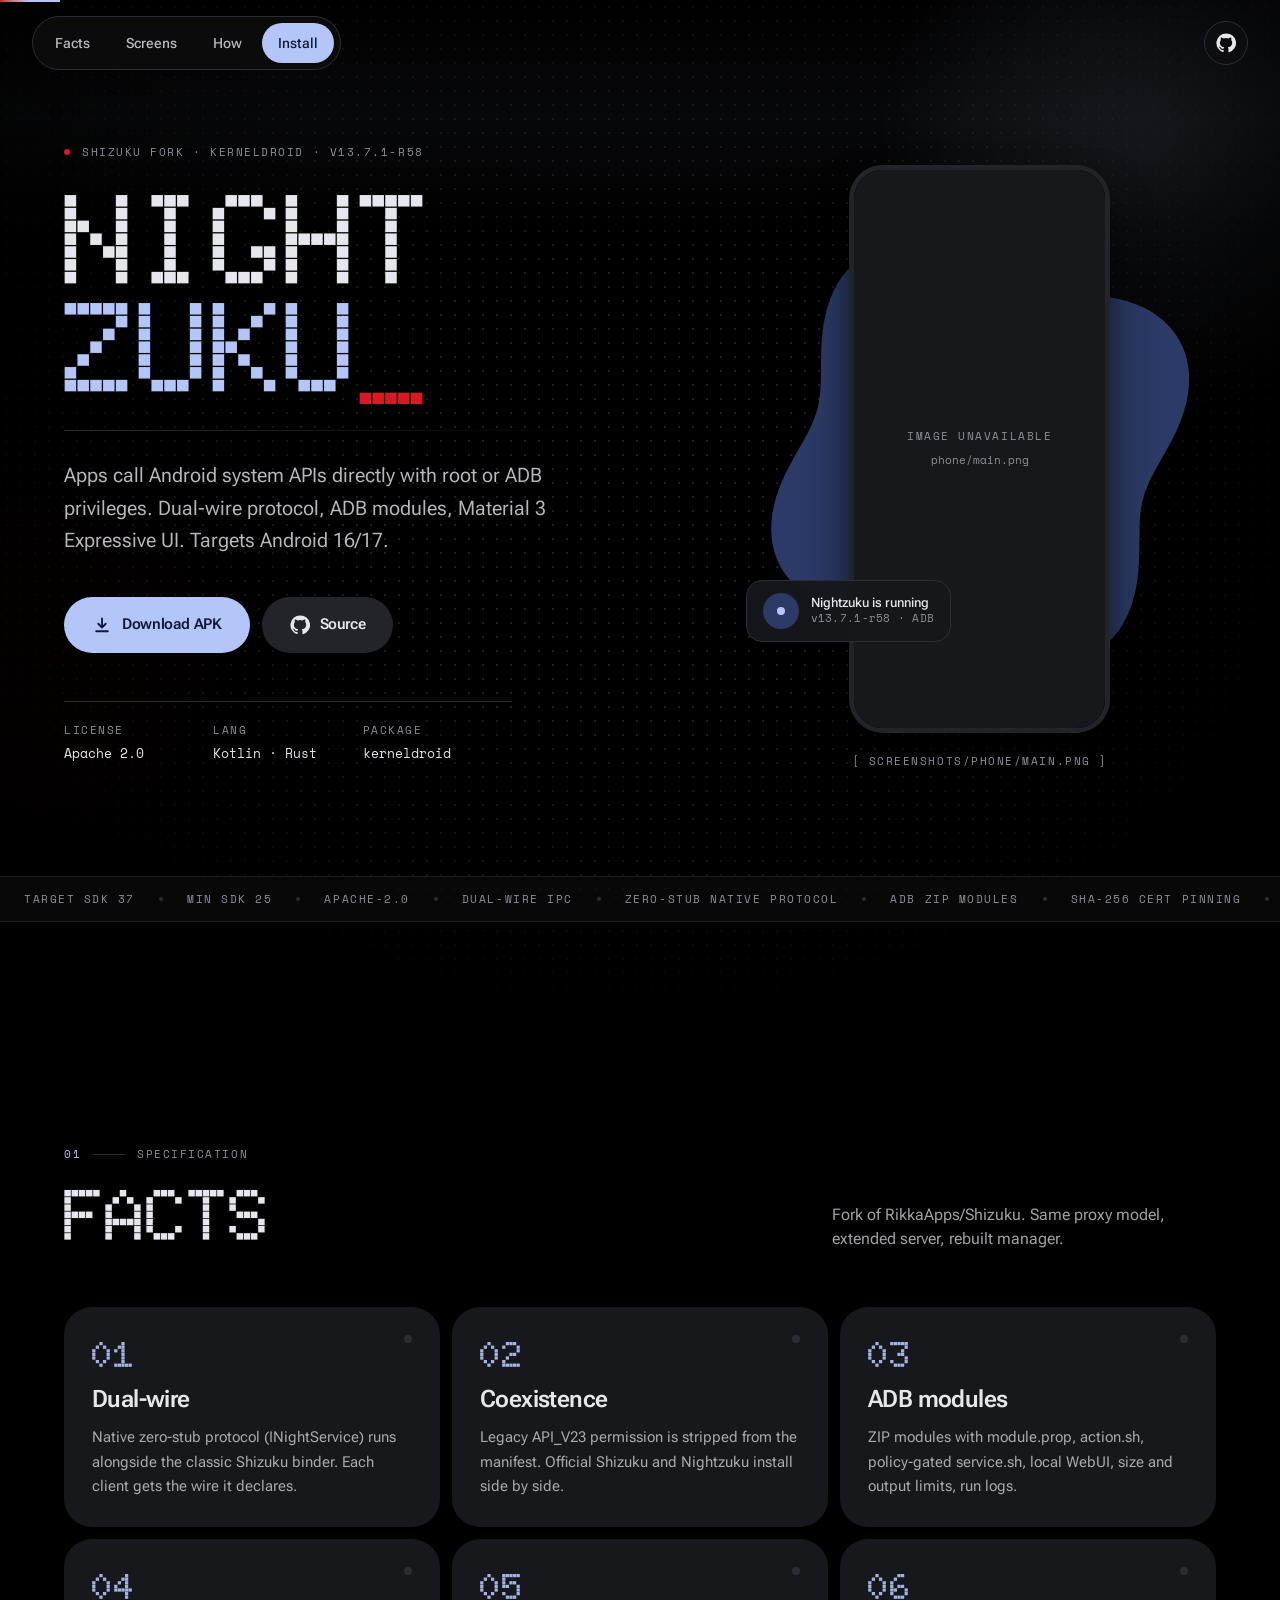
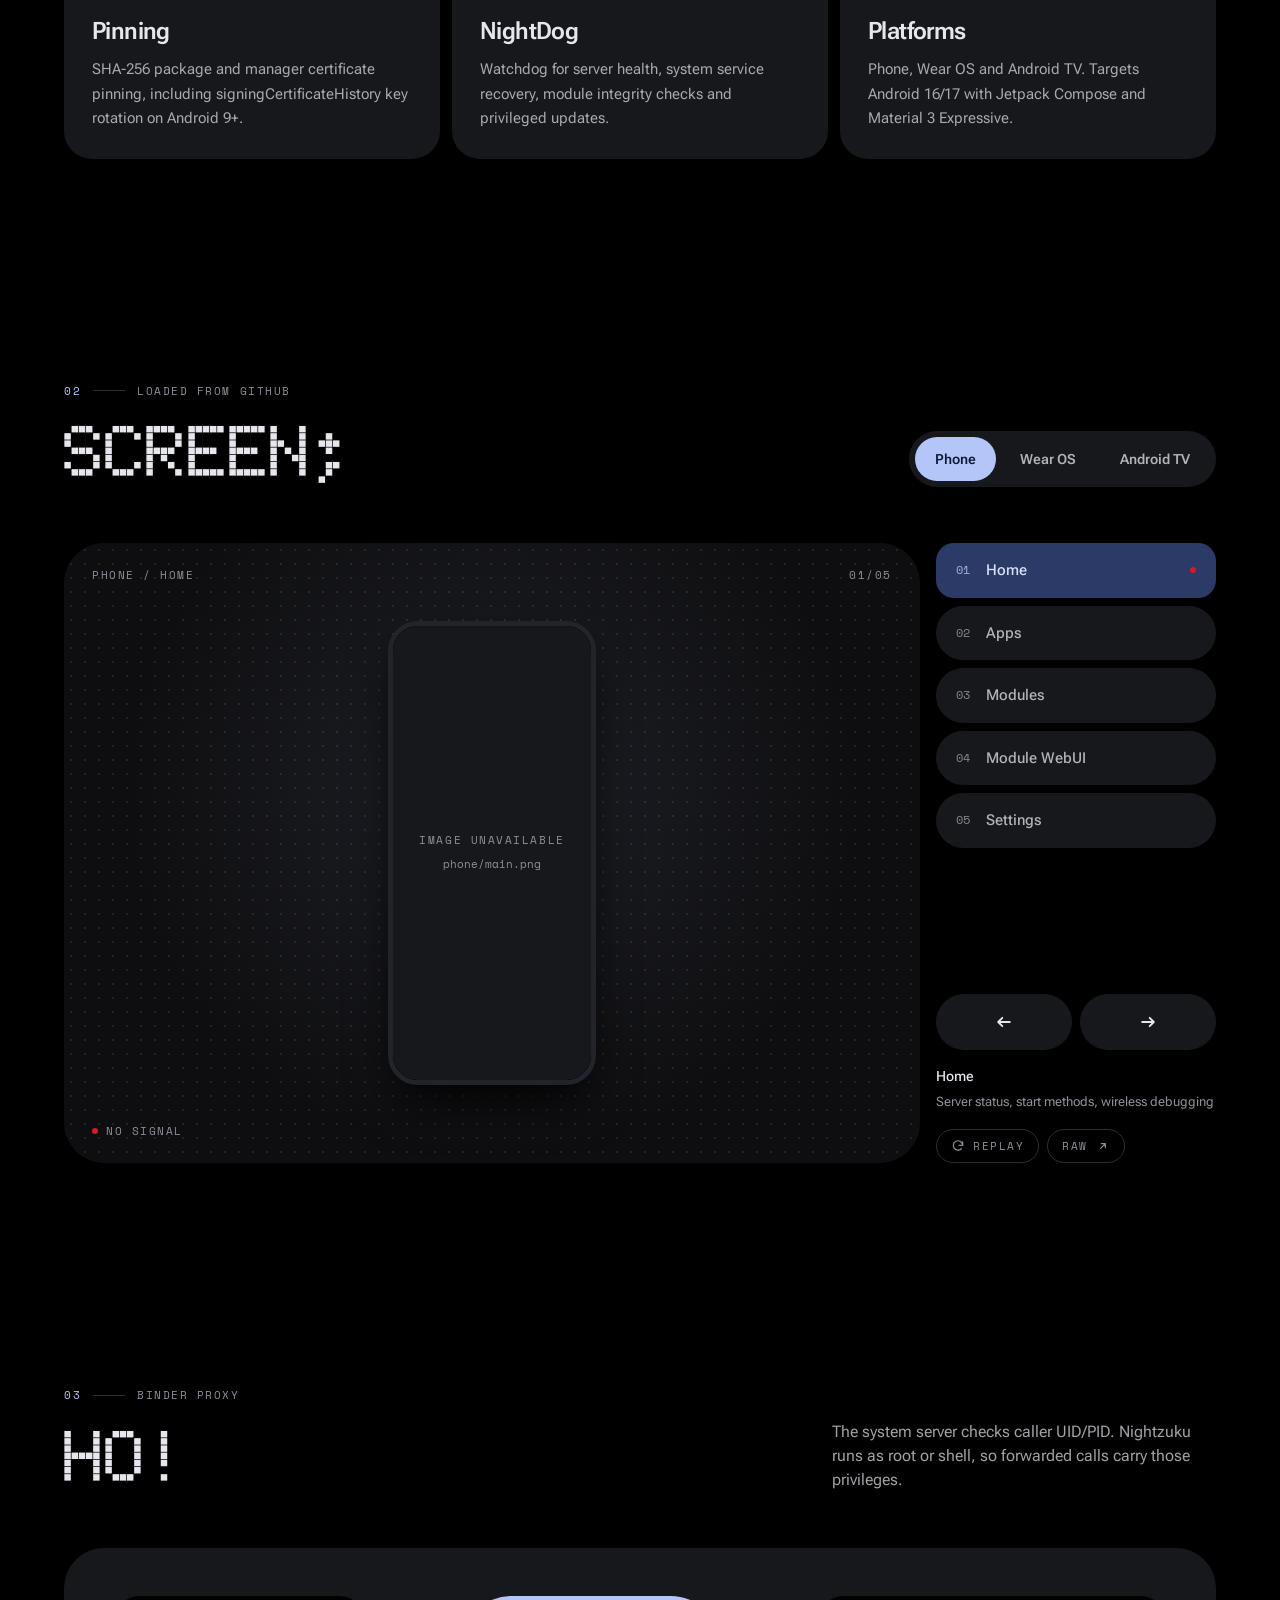
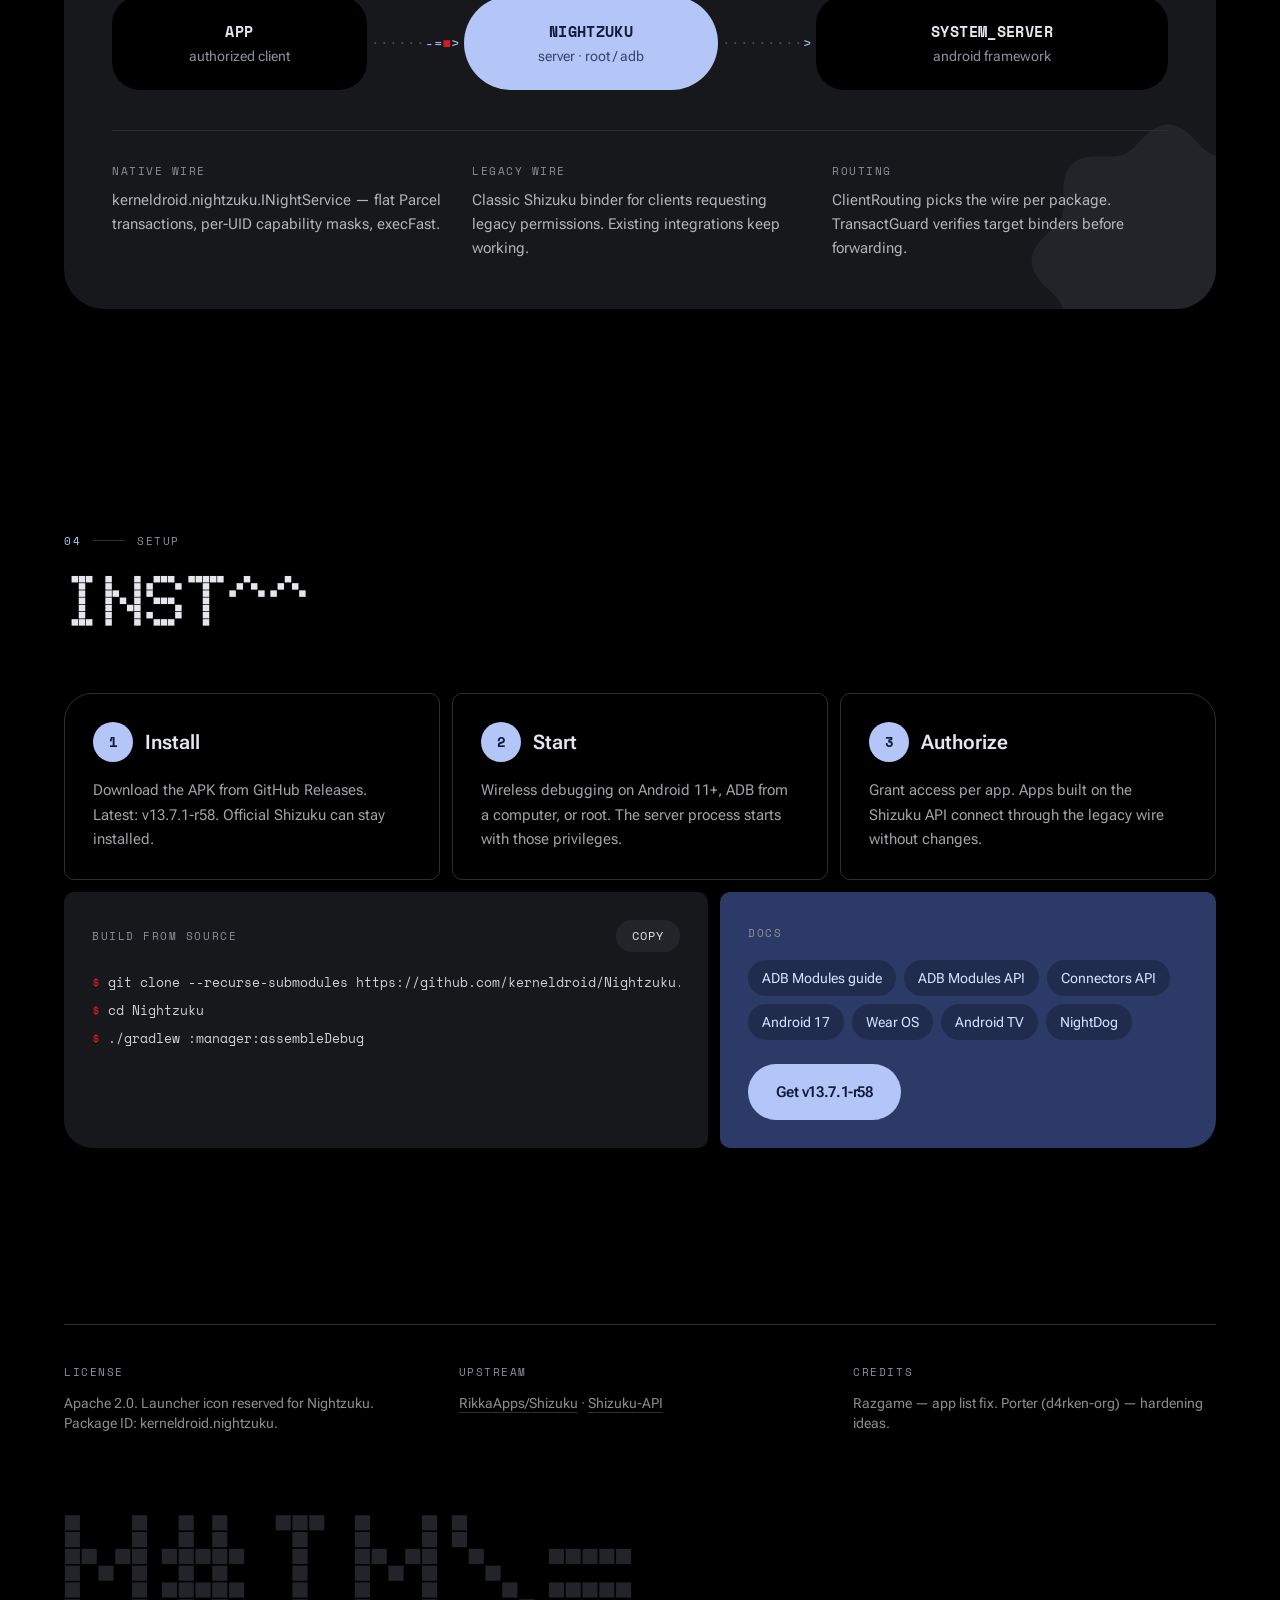
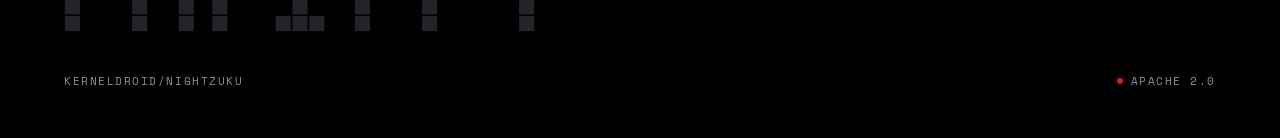
==== commit 344f685e: "deploy: update nightzuku landing page" ====
--- a/nightzuku/index.html
+++ b/nightzuku/index.html
@@ -21,7 +21,7 @@
 cd Nightzuku
 ./gradlew :manager:assembleDebug`,q8=["rounded-tl-[28px] rounded-tr-[28px] rounded-br-[10px] rounded-bl-[10px] md:rounded-tr-[10px]","rounded-[10px]","rounded-[10px] md:rounded-tr-[28px]"];function X8(){const[i,e]=Y.useState(!1),a=async()=>{try{await navigator.clipboard.writeText(q1),e(!0),setTimeout(()=>e(!1),1400)}catch{}};return C.jsx("section",{id:"install",className:"scroll-mt-20 px-5 py-20 md:px-8 md:py-28",children:C.jsxs("div",{className:"mx-auto max-w-6xl",children:[C.jsx(fu,{n:"04",label:"Setup",title:"INSTALL"}),C.jsx("div",{className:"grid gap-3 md:grid-cols-3",children:Y8.map((s,l)=>C.jsxs(re.div,{initial:{opacity:0,y:30},whileInView:{opacity:1,y:0},viewport:{once:!0},transition:{type:"spring",stiffness:200,damping:20,delay:l*.08},className:`border border-outline p-7 ${q8[l]}`,children:[C.jsxs("div",{className:"flex items-center gap-3",children:[C.jsx("span",{className:"flex h-10 w-10 items-center justify-center rounded-full bg-primary font-mono text-sm font-bold text-on-primary",children:l+1}),C.jsx("h3",{className:"text-xl font-semibold",children:s.k})]}),C.jsx("p",{className:"mt-4 text-[15px] leading-relaxed text-on/70",children:s.v})]},s.k))}),C.jsxs("div",{className:"mt-3 grid gap-3 lg:grid-cols-[1.3fr_1fr]",children:[C.jsx(O8,{cover:"#000000",className:"overflow-hidden rounded-[10px] lg:rounded-bl-[28px]",children:C.jsxs("div",{className:"relative h-full bg-surface-2 p-6 md:p-7",children:[C.jsxs("div",{className:"mb-4 flex items-center justify-between",children:[C.jsx("span",{className:"label",children:"Build from source"}),C.jsx("button",{onClick:a,className:"rounded-full bg-surface-3 px-4 py-2 font-mono text-xs uppercase tracking-widest text-on transition-[border-radius] duration-300 hover:rounded-lg",children:i?"Copied":"Copy"})]}),C.jsx("pre",{className:"no-scrollbar overflow-x-auto font-mono text-[13px] leading-7 text-on/90",children:q1.split(`
 `).map(s=>C.jsxs("div",{children:[C.jsx("span",{className:"text-nothing select-none",children:"$ "}),s]},s))})]})}),C.jsxs("div",{className:"flex flex-col justify-between gap-6 rounded-tl-[10px] rounded-tr-[10px] rounded-bl-[28px] rounded-br-[28px] bg-primary-container p-6 md:p-7 lg:rounded-bl-[10px]",children:[C.jsxs("div",{children:[C.jsx("span",{className:"label text-primary-strong/70",children:"Docs"}),C.jsx("div",{className:"mt-4 flex flex-wrap gap-2",children:G6.map(s=>C.jsx("a",{href:s.h,target:"_blank",rel:"noreferrer",className:"rounded-full bg-black/25 px-3.5 py-2 text-sm text-primary-strong transition-[border-radius,background] duration-300 hover:rounded-xl hover:bg-black/40",children:s.t},s.t))})]}),C.jsxs(Ch,{href:F2,external:!0,className:"w-full sm:w-auto sm:self-start",children:["Get ",Xl]})]})]})]})})}function K8(){return C.jsx("footer",{className:"relative overflow-hidden px-5 pt-16 pb-28 md:px-8 md:pb-12",children:C.jsxs("div",{className:"mx-auto max-w-6xl border-t border-outline pt-10",children:[C.jsxs("div",{className:"grid gap-8 text-sm text-on/60 md:grid-cols-3",children:[C.jsxs("div",{children:[C.jsx("div",{className:"label mb-3",children:"License"}),"Apache 2.0. Launcher icon reserved for Nightzuku. Package ID: kerneldroid.nightzuku."]}),C.jsxs("div",{children:[C.jsx("div",{className:"label mb-3",children:"Upstream"}),C.jsx("a",{className:"underline decoration-outline underline-offset-4 hover:text-on",href:"https://github.com/RikkaApps/Shizuku",target:"_blank",rel:"noreferrer",children:"RikkaApps/Shizuku"})," · ",C.jsx("a",{className:"underline decoration-outline underline-offset-4 hover:text-on",href:"https://github.com/RikkaApps/Shizuku-API",target:"_blank",rel:"noreferrer",children:"Shizuku-API"})]}),C.jsxs("div",{children:[C.jsx("div",{className:"label mb-3",children:"Credits"}),"Razgame — app list fix. Porter (d4rken-org) — hardening ideas."]})]}),C.jsx("a",{href:yn,target:"_blank",rel:"noreferrer",className:"mt-14 block font-dot text-[16vw] leading-none font-black tracking-tight text-surface-3 transition-colors duration-500 select-none hover:text-primary-container md:text-[14vw] xl:text-[168px]",children:C.jsx(Q2,{text:"NIGHTZUKU",duration:1100})}),C.jsxs("div",{className:"label mt-4 flex justify-between",children:[C.jsx("span",{children:"kerneldroid/Nightzuku"}),C.jsxs("span",{className:"flex items-center gap-2",children:[C.jsx("span",{className:"h-1.5 w-1.5 rounded-full bg-nothing"})," Apache 2.0"]})]})]})})}function I8(){const i=Y.useRef(null),[e,a]=Y.useState(!1);return Y.useEffect(()=>{const s=setTimeout(async()=>{await i.current?.reveal(),a(!0)},120);return()=>clearTimeout(s)},[]),e?null:C.jsx("div",{className:"pointer-events-none fixed inset-0 z-[100]",children:C.jsx(G2,{ref:i,duration:950})})}function Z8(){return C.jsxs("div",{"aria-hidden":"true",className:"pointer-events-none fixed inset-0 z-0 overflow-hidden",children:[C.jsx("div",{className:"dot-grid absolute inset-0 opacity-40"}),C.jsx("div",{className:"absolute -top-[20%] -right-[15%] h-[70vh] w-[70vh] rounded-full blur-[10px]",style:{background:"radial-gradient(circle, color-mix(in srgb, var(--color-primary) 13%, transparent), transparent 62%)"}}),C.jsx("div",{className:"absolute top-[45%] -left-[20%] h-[60vh] w-[60vh] rounded-full",style:{background:"radial-gradient(circle, color-mix(in srgb, var(--color-nothing) 6%, transparent), transparent 65%)"}}),C.jsx("div",{className:"nz-scan absolute inset-x-0 top-0 h-[26vh]",style:{background:"linear-gradient(to bottom, transparent, color-mix(in srgb, var(--color-primary) 4%, transparent), transparent)"}}),C.jsx("div",{className:"absolute inset-0 bg-[radial-gradient(ellipse_at_50%_0%,transparent_35%,rgba(0,0,0,0.85)_100%)]"})]})}function Q8(){return C.jsx(l4,{reducedMotion:"user",children:C.jsx(w8,{children:C.jsxs("div",{className:"relative min-h-screen bg-bg text-on",children:[C.jsx(I8,{}),C.jsx(Z8,{}),C.jsx(B8,{}),C.jsxs("main",{className:"relative z-10",children:[C.jsx(U8,{}),C.jsx(H8,{}),C.jsx(G8,{}),C.jsx(F8,{}),C.jsx(X8,{})]}),C.jsx("div",{className:"relative z-10",children:C.jsx(K8,{})})]})})})}Rx.createRoot(document.getElementById("root")).render(C.jsx(Y.StrictMode,{children:C.jsx(Q8,{})}));</script>
-    <style rel="stylesheet" crossorigin>@layer properties{@supports (((-webkit-hyphens:none)) and (not (margin-trim:inline))) or ((-moz-orient:inline) and (not (color:rgb(from red r g b)))){*,:before,:after,::backdrop{--tw-translate-x:0;--tw-translate-y:0;--tw-translate-z:0;--tw-rotate-x:initial;--tw-rotate-y:initial;--tw-rotate-z:initial;--tw-skew-x:initial;--tw-skew-y:initial;--tw-space-y-reverse:0;--tw-border-style:solid;--tw-gradient-position:initial;--tw-gradient-from:#0000;--tw-gradient-via:#0000;--tw-gradient-to:#0000;--tw-gradient-stops:initial;--tw-gradient-via-stops:initial;--tw-gradient-from-position:0%;--tw-gradient-via-position:50%;--tw-gradient-to-position:100%;--tw-leading:initial;--tw-font-weight:initial;--tw-tracking:initial;--tw-shadow:0 0 #0000;--tw-shadow-color:initial;--tw-shadow-alpha:100%;--tw-inset-shadow:0 0 #0000;--tw-inset-shadow-color:initial;--tw-inset-shadow-alpha:100%;--tw-ring-color:initial;--tw-ring-shadow:0 0 #0000;--tw-inset-ring-color:initial;--tw-inset-ring-shadow:0 0 #0000;--tw-ring-inset:initial;--tw-ring-offset-width:0px;--tw-ring-offset-color:#fff;--tw-ring-offset-shadow:0 0 #0000;--tw-outline-style:solid;--tw-blur:initial;--tw-brightness:initial;--tw-contrast:initial;--tw-grayscale:initial;--tw-hue-rotate:initial;--tw-invert:initial;--tw-opacity:initial;--tw-saturate:initial;--tw-sepia:initial;--tw-drop-shadow:initial;--tw-drop-shadow-color:initial;--tw-drop-shadow-alpha:100%;--tw-drop-shadow-size:initial;--tw-backdrop-blur:initial;--tw-backdrop-brightness:initial;--tw-backdrop-contrast:initial;--tw-backdrop-grayscale:initial;--tw-backdrop-hue-rotate:initial;--tw-backdrop-invert:initial;--tw-backdrop-opacity:initial;--tw-backdrop-saturate:initial;--tw-backdrop-sepia:initial;--tw-duration:initial;--tw-ease:initial}}}@layer theme{:root,:host{--font-sans:"Google Sans Flex","Roboto Flex",system-ui,sans-serif;--font-mono:"Space Mono",ui-monospace,monospace;--color-black:#000;--spacing:.25rem;--container-sm:24rem;--container-md:28rem;--container-lg:32rem;--container-6xl:72rem;--text-xs:.75rem;--text-xs--line-height:calc(1/.75);--text-sm:.875rem;--text-sm--line-height:calc(1.25/.875);--text-lg:1.125rem;--text-lg--line-height:calc(1.75/1.125);--text-xl:1.25rem;--text-xl--line-height:calc(1.75/1.25);--text-2xl:1.5rem;--text-2xl--line-height:calc(2/1.5);--text-4xl:2.25rem;--text-4xl--line-height:calc(2.5/2.25);--text-5xl:3rem;--text-5xl--line-height:1;--text-7xl:4.5rem;--text-7xl--line-height:1;--font-weight-medium:500;--font-weight-semibold:600;--font-weight-bold:700;--font-weight-black:900;--tracking-tight:-.025em;--tracking-wide:.025em;--tracking-wider:.05em;--tracking-widest:.1em;--leading-tight:1.25;--leading-relaxed:1.625;--radius-md:.375rem;--radius-lg:.5rem;--radius-xl:.75rem;--radius-2xl:1rem;--ease-in:cubic-bezier(.4,0,1,1);--ease-out:cubic-bezier(0,0,.2,1);--ease-in-out:cubic-bezier(.4,0,.2,1);--blur-md:12px;--aspect-video:16/9;--default-transition-duration:.15s;--default-transition-timing-function:cubic-bezier(.4,0,.2,1);--default-font-family:var(--font-sans);--default-mono-font-family:var(--font-mono);--color-bg:#000;--color-surface:#0e0e10;--color-surface-2:#17181c;--color-surface-3:#22242a;--color-outline:#2c2e35;--color-on:#e6e7ec;--color-muted:#8d9099;--color-primary:#b4c5f8;--color-primary-strong:#d9e1ff;--color-on-primary:#0f1a3a;--color-primary-container:#2b3a66;--color-nothing:#d71921;--font-dot:"Doto","Space Mono",monospace}}@layer base{*,:after,:before,::backdrop{box-sizing:border-box;border:0 solid;margin:0;padding:0}::file-selector-button{box-sizing:border-box;border:0 solid;margin:0;padding:0}html,:host{-webkit-text-size-adjust:100%;tab-size:4;line-height:1.5;font-family:var(--default-font-family,ui-sans-serif,system-ui,sans-serif,"Apple Color Emoji","Segoe UI Emoji","Segoe UI Symbol","Noto Color Emoji");font-feature-settings:var(--default-font-feature-settings,normal);font-variation-settings:var(--default-font-variation-settings,normal);-webkit-tap-highlight-color:transparent}hr{height:0;color:inherit;border-top-width:1px}abbr:where([title]){-webkit-text-decoration:underline dotted;text-decoration:underline dotted}h1,h2,h3,h4,h5,h6{font-size:inherit;font-weight:inherit}a{color:inherit;-webkit-text-decoration:inherit;text-decoration:inherit}b,strong{font-weight:bolder}code,kbd,samp,pre{font-family:var(--default-mono-font-family,ui-monospace,SFMono-Regular,Menlo,Monaco,Consolas,"Liberation Mono","Courier New",monospace);font-feature-settings:var(--default-mono-font-feature-settings,normal);font-variation-settings:var(--default-mono-font-variation-settings,normal);font-size:1em}small{font-size:80%}sub,sup{vertical-align:baseline;font-size:75%;line-height:0;position:relative}sub{bottom:-.25em}sup{top:-.5em}table{text-indent:0;border-color:inherit;border-collapse:collapse}:-moz-focusring{outline:auto}progress{vertical-align:baseline}summary{display:list-item}ol,ul,menu{list-style:none}img,svg,video,canvas,audio,iframe,embed,object{vertical-align:middle;display:block}img,video{max-width:100%;height:auto}button,input,select,optgroup,textarea{font:inherit;font-feature-settings:inherit;font-variation-settings:inherit;letter-spacing:inherit;color:inherit;opacity:1;background-color:#0000;border-radius:0}::file-selector-button{font:inherit;font-feature-settings:inherit;font-variation-settings:inherit;letter-spacing:inherit;color:inherit;opacity:1;background-color:#0000;border-radius:0}:where(select:is([multiple],[size])) optgroup{font-weight:bolder}:where(select:is([multiple],[size])) optgroup option{padding-inline-start:20px}::file-selector-button{margin-inline-end:4px}::placeholder{opacity:1}@supports (not ((-webkit-appearance:-apple-pay-button))) or (contain-intrinsic-size:1px){::placeholder{color:currentColor}@supports (color:color-mix(in lab,red,red)){::placeholder{color:color-mix(in oklab,currentcolor 50%,transparent)}}}textarea{resize:vertical}::-webkit-search-decoration{-webkit-appearance:none}::-webkit-date-and-time-value{min-height:1lh;text-align:inherit}::-webkit-datetime-edit{display:inline-flex}::-webkit-datetime-edit-fields-wrapper{padding:0}::-webkit-datetime-edit{padding-block:0}::-webkit-datetime-edit-year-field{padding-block:0}::-webkit-datetime-edit-month-field{padding-block:0}::-webkit-datetime-edit-day-field{padding-block:0}::-webkit-datetime-edit-hour-field{padding-block:0}::-webkit-datetime-edit-minute-field{padding-block:0}::-webkit-datetime-edit-second-field{padding-block:0}::-webkit-datetime-edit-millisecond-field{padding-block:0}::-webkit-datetime-edit-meridiem-field{padding-block:0}::-webkit-calendar-picker-indicator{line-height:1}:-moz-ui-invalid{box-shadow:none}button,input:where([type=button],[type=reset],[type=submit]){appearance:button}::file-selector-button{appearance:button}::-webkit-inner-spin-button{height:auto}::-webkit-outer-spin-button{height:auto}[hidden]:where(:not([hidden=until-found])){display:none!important}*,:before,:after{transition-property:background-color,border-color,color,fill,stroke,box-shadow;transition-duration:.52s;transition-timing-function:cubic-bezier(.2,0,0,1)}}@layer components;@layer utilities{.pointer-events-none{pointer-events:none}.invisible{visibility:hidden}.visible{visibility:visible}.sr-only{clip-path:inset(50%);white-space:nowrap;border-width:0;width:1px;height:1px;margin:-1px;padding:0;position:absolute;overflow:hidden}.absolute{position:absolute}.fixed{position:fixed}.relative{position:relative}.static{position:static}.inset-0{inset:calc(var(--spacing)*0)}.inset-\[-6\%\]{inset:-6%}.inset-x-0{inset-inline:calc(var(--spacing)*0)}.-top-\[20\%\]{top:-20%}.top-0{top:calc(var(--spacing)*0)}.top-6{top:calc(var(--spacing)*6)}.top-\[45\%\]{top:45%}.-right-24{right:calc(var(--spacing)*-24)}.-right-\[15\%\]{right:-15%}.right-7{right:calc(var(--spacing)*7)}.-bottom-8{bottom:calc(var(--spacing)*-8)}.-bottom-24{bottom:calc(var(--spacing)*-24)}.bottom-4{bottom:calc(var(--spacing)*4)}.bottom-6{bottom:calc(var(--spacing)*6)}.bottom-24{bottom:calc(var(--spacing)*24)}.bottom-\[calc\(1rem\+env\(safe-area-inset-bottom\)\)\]{bottom:calc(1rem + env(safe-area-inset-bottom))}.-left-3{left:calc(var(--spacing)*-3)}.-left-\[20\%\]{left:-20%}.left-1{left:calc(var(--spacing)*1)}.left-1\/2{left:50%}.left-7{left:calc(var(--spacing)*7)}.z-0{z-index:0}.z-10{z-index:10}.z-50{z-index:50}.z-\[60\]{z-index:60}.z-\[100\]{z-index:100}.-mx-5{margin-inline:calc(var(--spacing)*-5)}.mx-auto{margin-inline:auto}.mt-0{margin-top:calc(var(--spacing)*0)}.mt-1{margin-top:calc(var(--spacing)*1)}.mt-1\.5{margin-top:calc(var(--spacing)*1.5)}.mt-2{margin-top:calc(var(--spacing)*2)}.mt-2\.5{margin-top:calc(var(--spacing)*2.5)}.mt-3{margin-top:calc(var(--spacing)*3)}.mt-4{margin-top:calc(var(--spacing)*4)}.mt-7{margin-top:calc(var(--spacing)*7)}.mt-10{margin-top:calc(var(--spacing)*10)}.mt-12{margin-top:calc(var(--spacing)*12)}.mt-14{margin-top:calc(var(--spacing)*14)}.mt-20{margin-top:calc(var(--spacing)*20)}.mt-auto{margin-top:auto}.mb-3{margin-bottom:calc(var(--spacing)*3)}.mb-4{margin-bottom:calc(var(--spacing)*4)}.mb-6{margin-bottom:calc(var(--spacing)*6)}.mb-10{margin-bottom:calc(var(--spacing)*10)}.ml-auto{margin-left:auto}.block{display:block}.contents{display:contents}.flex{display:flex}.grid{display:grid}.hidden{display:none}.inline{display:inline}.inline-block{display:inline-block}.inline-flex{display:inline-flex}.table{display:table}.aspect-\[704\/1568\]{aspect-ratio:704/1568}.aspect-square{aspect-ratio:1}.aspect-video{aspect-ratio:var(--aspect-video)}.h-1{height:calc(var(--spacing)*1)}.h-1\.5{height:calc(var(--spacing)*1.5)}.h-2{height:calc(var(--spacing)*2)}.h-3{height:calc(var(--spacing)*3)}.h-3\.5{height:calc(var(--spacing)*3.5)}.h-5{height:calc(var(--spacing)*5)}.h-7{height:calc(var(--spacing)*7)}.h-9{height:calc(var(--spacing)*9)}.h-10{height:calc(var(--spacing)*10)}.h-11{height:calc(var(--spacing)*11)}.h-14{height:calc(var(--spacing)*14)}.h-72{height:calc(var(--spacing)*72)}.h-\[2px\]{height:2px}.h-\[26vh\]{height:26vh}.h-\[60vh\]{height:60vh}.h-\[70vh\]{height:70vh}.h-\[86\%\]{height:86%}.h-\[540px\]{height:540px}.h-full{height:100%}.h-px{height:1px}.min-h-\[220px\]{min-height:220px}.min-h-screen{min-height:100vh}.w-1{width:calc(var(--spacing)*1)}.w-1\.5{width:calc(var(--spacing)*1.5)}.w-2{width:calc(var(--spacing)*2)}.w-3{width:calc(var(--spacing)*3)}.w-3\.5{width:calc(var(--spacing)*3.5)}.w-5{width:calc(var(--spacing)*5)}.w-8{width:calc(var(--spacing)*8)}.w-9{width:calc(var(--spacing)*9)}.w-10{width:calc(var(--spacing)*10)}.w-11{width:calc(var(--spacing)*11)}.w-24{width:calc(var(--spacing)*24)}.w-72{width:calc(var(--spacing)*72)}.w-\[60vh\]{width:60vh}.w-\[62\%\]{width:62%}.w-\[70vh\]{width:70vh}.w-\[min\(78\%\,340px\)\]{width:min(78%,340px)}.w-full{width:100%}.w-max{width:max-content}.max-w-6xl{max-width:var(--container-6xl)}.max-w-\[420px\]{max-width:420px}.max-w-\[760px\]{max-width:760px}.max-w-\[calc\(100vw-1rem\)\]{max-width:calc(100vw - 1rem)}.max-w-full{max-width:100%}.max-w-lg{max-width:var(--container-lg)}.max-w-md{max-width:var(--container-md)}.max-w-sm{max-width:var(--container-sm)}.min-w-0{min-width:calc(var(--spacing)*0)}.flex-1{flex:1}.shrink-0{flex-shrink:0}.origin-left{transform-origin:0}.-translate-x-1{--tw-translate-x:calc(var(--spacing)*-1);translate:var(--tw-translate-x)var(--tw-translate-y)}.-translate-x-1\/2{--tw-translate-x: -50% ;translate:var(--tw-translate-x)var(--tw-translate-y)}.rotate-180{rotate:180deg}.transform{transform:var(--tw-rotate-x,)var(--tw-rotate-y,)var(--tw-rotate-z,)var(--tw-skew-x,)var(--tw-skew-y,)}.resize{resize:both}.scroll-mt-20{scroll-margin-top:calc(var(--spacing)*20)}.grid-cols-3{grid-template-columns:repeat(3,minmax(0,1fr))}.flex-col{flex-direction:column}.flex-wrap{flex-wrap:wrap}.place-items-center{place-items:center}.items-center{align-items:center}.items-start{align-items:flex-start}.items-stretch{align-items:stretch}.justify-between{justify-content:space-between}.justify-center{justify-content:center}.gap-0{gap:calc(var(--spacing)*0)}.gap-0\.5{gap:calc(var(--spacing)*.5)}.gap-1{gap:calc(var(--spacing)*1)}.gap-2{gap:calc(var(--spacing)*2)}.gap-2\.5{gap:calc(var(--spacing)*2.5)}.gap-3{gap:calc(var(--spacing)*3)}.gap-4{gap:calc(var(--spacing)*4)}.gap-6{gap:calc(var(--spacing)*6)}.gap-8{gap:calc(var(--spacing)*8)}.gap-14{gap:calc(var(--spacing)*14)}:where(.space-y-2>:not(:last-child)){--tw-space-y-reverse:0;margin-block-start:calc(calc(var(--spacing)*2)*var(--tw-space-y-reverse));margin-block-end:calc(calc(var(--spacing)*2)*calc(1 - var(--tw-space-y-reverse)))}.self-start{align-self:flex-start}.truncate{text-overflow:ellipsis;white-space:nowrap;overflow:hidden}.overflow-hidden{overflow:hidden}.overflow-x-auto{overflow-x:auto}.rounded-2xl{border-radius:var(--radius-2xl)}.rounded-\[10px\]{border-radius:10px}.rounded-\[18px\]{border-radius:18px}.rounded-\[28px\]{border-radius:28px}.rounded-\[30px\]{border-radius:30px}.rounded-\[34px\]{border-radius:34px}.rounded-\[40px\]{border-radius:40px}.rounded-\[999px\]{border-radius:999px}.rounded-full{border-radius:3.40282e38px}.rounded-md{border-radius:var(--radius-md)}.rounded-tl-\[10px\]{border-top-left-radius:10px}.rounded-tl-\[28px\]{border-top-left-radius:28px}.rounded-tr-\[10px\]{border-top-right-radius:10px}.rounded-tr-\[28px\]{border-top-right-radius:28px}.rounded-b-xl{border-bottom-right-radius:var(--radius-xl);border-bottom-left-radius:var(--radius-xl)}.rounded-br-\[10px\]{border-bottom-right-radius:10px}.rounded-br-\[28px\]{border-bottom-right-radius:28px}.rounded-bl-\[10px\]{border-bottom-left-radius:10px}.rounded-bl-\[28px\]{border-bottom-left-radius:28px}.border{border-style:var(--tw-border-style);border-width:1px}.border-\[5px\]{border-style:var(--tw-border-style);border-width:5px}.border-\[6px\]{border-style:var(--tw-border-style);border-width:6px}.border-\[10px\]{border-style:var(--tw-border-style);border-width:10px}.border-y{border-block-style:var(--tw-border-style);border-block-width:1px}.border-t{border-top-style:var(--tw-border-style);border-top-width:1px}.border-outline{border-color:var(--color-outline)}.border-outline\/60{border-color:#2c2e3599}@supports (color:color-mix(in lab,red,red)){.border-outline\/60{border-color:color-mix(in oklab,var(--color-outline)60%,transparent)}}.border-surface-3{border-color:var(--color-surface-3)}.bg-bg{background-color:var(--color-bg)}.bg-black{background-color:var(--color-black)}.bg-black\/25{background-color:#00000040}@supports (color:color-mix(in lab,red,red)){.bg-black\/25{background-color:color-mix(in oklab,var(--color-black)25%,transparent)}}.bg-nothing{background-color:var(--color-nothing)}.bg-outline{background-color:var(--color-outline)}.bg-primary{background-color:var(--color-primary)}.bg-primary-container{background-color:var(--color-primary-container)}.bg-primary-strong{background-color:var(--color-primary-strong)}.bg-surface{background-color:var(--color-surface)}.bg-surface-2{background-color:var(--color-surface-2)}.bg-surface-2\/90{background-color:#17181ce6}@supports (color:color-mix(in lab,red,red)){.bg-surface-2\/90{background-color:color-mix(in oklab,var(--color-surface-2)90%,transparent)}}.bg-surface-2\/95{background-color:#17181cf2}@supports (color:color-mix(in lab,red,red)){.bg-surface-2\/95{background-color:color-mix(in oklab,var(--color-surface-2)95%,transparent)}}.bg-surface-3{background-color:var(--color-surface-3)}.bg-surface\/60{background-color:#0e0e1099}@supports (color:color-mix(in lab,red,red)){.bg-surface\/60{background-color:color-mix(in oklab,var(--color-surface)60%,transparent)}}.bg-surface\/80{background-color:#0e0e10cc}@supports (color:color-mix(in lab,red,red)){.bg-surface\/80{background-color:color-mix(in oklab,var(--color-surface)80%,transparent)}}.bg-gradient-to-r{--tw-gradient-position:to right in oklab;background-image:linear-gradient(var(--tw-gradient-stops))}.bg-\[radial-gradient\(ellipse_at_50\%_0\%\,transparent_35\%\,rgba\(0\,0\,0\,0\.85\)_100\%\)\]{background-image:radial-gradient(at 50% 0,#0000 35%,#000000d9)}.from-nothing{--tw-gradient-from:var(--color-nothing);--tw-gradient-stops:var(--tw-gradient-via-stops,var(--tw-gradient-position),var(--tw-gradient-from)var(--tw-gradient-from-position),var(--tw-gradient-to)var(--tw-gradient-to-position))}.from-outline{--tw-gradient-from:var(--color-outline);--tw-gradient-stops:var(--tw-gradient-via-stops,var(--tw-gradient-position),var(--tw-gradient-from)var(--tw-gradient-from-position),var(--tw-gradient-to)var(--tw-gradient-to-position))}.via-primary{--tw-gradient-via:var(--color-primary);--tw-gradient-via-stops:var(--tw-gradient-position),var(--tw-gradient-from)var(--tw-gradient-from-position),var(--tw-gradient-via)var(--tw-gradient-via-position),var(--tw-gradient-to)var(--tw-gradient-to-position);--tw-gradient-stops:var(--tw-gradient-via-stops)}.to-primary{--tw-gradient-to:var(--color-primary);--tw-gradient-stops:var(--tw-gradient-via-stops,var(--tw-gradient-position),var(--tw-gradient-from)var(--tw-gradient-from-position),var(--tw-gradient-to)var(--tw-gradient-to-position))}.to-transparent{--tw-gradient-to:transparent;--tw-gradient-stops:var(--tw-gradient-via-stops,var(--tw-gradient-position),var(--tw-gradient-from)var(--tw-gradient-from-position),var(--tw-gradient-to)var(--tw-gradient-to-position))}.object-contain{object-fit:contain}.object-cover{object-fit:cover}.p-1{padding:calc(var(--spacing)*1)}.p-1\.5{padding:calc(var(--spacing)*1.5)}.p-5{padding:calc(var(--spacing)*5)}.p-6{padding:calc(var(--spacing)*6)}.p-7{padding:calc(var(--spacing)*7)}.px-1{padding-inline:calc(var(--spacing)*1)}.px-3{padding-inline:calc(var(--spacing)*3)}.px-3\.5{padding-inline:calc(var(--spacing)*3.5)}.px-4{padding-inline:calc(var(--spacing)*4)}.px-5{padding-inline:calc(var(--spacing)*5)}.px-6{padding-inline:calc(var(--spacing)*6)}.px-7{padding-inline:calc(var(--spacing)*7)}.py-2{padding-block:calc(var(--spacing)*2)}.py-2\.5{padding-block:calc(var(--spacing)*2.5)}.py-3{padding-block:calc(var(--spacing)*3)}.py-3\.5{padding-block:calc(var(--spacing)*3.5)}.py-4{padding-block:calc(var(--spacing)*4)}.py-20{padding-block:calc(var(--spacing)*20)}.pt-5{padding-top:calc(var(--spacing)*5)}.pt-8{padding-top:calc(var(--spacing)*8)}.pt-10{padding-top:calc(var(--spacing)*10)}.pt-16{padding-top:calc(var(--spacing)*16)}.pt-28{padding-top:calc(var(--spacing)*28)}.pr-4{padding-right:calc(var(--spacing)*4)}.pb-20{padding-bottom:calc(var(--spacing)*20)}.pb-28{padding-bottom:calc(var(--spacing)*28)}.pl-3{padding-left:calc(var(--spacing)*3)}.text-center{text-align:center}.text-left{text-align:left}.font-dot{font-family:var(--font-dot)}.font-mono{font-family:var(--font-mono)}.text-2xl{font-size:var(--text-2xl);line-height:var(--tw-leading,var(--text-2xl--line-height))}.text-4xl{font-size:var(--text-4xl);line-height:var(--tw-leading,var(--text-4xl--line-height))}.text-5xl{font-size:var(--text-5xl);line-height:var(--tw-leading,var(--text-5xl--line-height))}.text-lg{font-size:var(--text-lg);line-height:var(--tw-leading,var(--text-lg--line-height))}.text-sm{font-size:var(--text-sm);line-height:var(--tw-leading,var(--text-sm--line-height))}.text-xl{font-size:var(--text-xl);line-height:var(--tw-leading,var(--text-xl--line-height))}.text-xs{font-size:var(--text-xs);line-height:var(--tw-leading,var(--text-xs--line-height))}.text-\[10\.5px\]{font-size:10.5px}.text-\[11px\]{font-size:11px}.text-\[13px\]{font-size:13px}.text-\[14px\]{font-size:14px}.text-\[15\.5vw\]{font-size:15.5vw}.text-\[15px\]{font-size:15px}.text-\[16vw\]{font-size:16vw}.leading-7{--tw-leading:calc(var(--spacing)*7);line-height:calc(var(--spacing)*7)}.leading-\[0\.85\]{--tw-leading:.85;line-height:.85}.leading-\[1\.1\]{--tw-leading:1.1;line-height:1.1}.leading-none{--tw-leading:1;line-height:1}.leading-relaxed{--tw-leading:var(--leading-relaxed);line-height:var(--leading-relaxed)}.leading-tight{--tw-leading:var(--leading-tight);line-height:var(--leading-tight)}.font-black{--tw-font-weight:var(--font-weight-black);font-weight:var(--font-weight-black)}.font-bold{--tw-font-weight:var(--font-weight-bold);font-weight:var(--font-weight-bold)}.font-medium{--tw-font-weight:var(--font-weight-medium);font-weight:var(--font-weight-medium)}.font-semibold{--tw-font-weight:var(--font-weight-semibold);font-weight:var(--font-weight-semibold)}.tracking-tight{--tw-tracking:var(--tracking-tight);letter-spacing:var(--tracking-tight)}.tracking-wide{--tw-tracking:var(--tracking-wide);letter-spacing:var(--tracking-wide)}.tracking-wider{--tw-tracking:var(--tracking-wider);letter-spacing:var(--tracking-wider)}.tracking-widest{--tw-tracking:var(--tracking-widest);letter-spacing:var(--tracking-widest)}.break-all{word-break:break-all}.whitespace-nowrap{white-space:nowrap}.text-muted{color:var(--color-muted)}.text-muted\/50{color:#8d909980}@supports (color:color-mix(in lab,red,red)){.text-muted\/50{color:color-mix(in oklab,var(--color-muted)50%,transparent)}}.text-nothing{color:var(--color-nothing)}.text-on{color:var(--color-on)}.text-on-primary{color:var(--color-on-primary)}.text-on-primary\/75{color:#0f1a3abf}@supports (color:color-mix(in lab,red,red)){.text-on-primary\/75{color:color-mix(in oklab,var(--color-on-primary)75%,transparent)}}.text-on\/60{color:#e6e7ec99}@supports (color:color-mix(in lab,red,red)){.text-on\/60{color:color-mix(in oklab,var(--color-on)60%,transparent)}}.text-on\/70{color:#e6e7ecb3}@supports (color:color-mix(in lab,red,red)){.text-on\/70{color:color-mix(in oklab,var(--color-on)70%,transparent)}}.text-on\/75{color:#e6e7ecbf}@supports (color:color-mix(in lab,red,red)){.text-on\/75{color:color-mix(in oklab,var(--color-on)75%,transparent)}}.text-on\/80{color:#e6e7eccc}@supports (color:color-mix(in lab,red,red)){.text-on\/80{color:color-mix(in oklab,var(--color-on)80%,transparent)}}.text-on\/90{color:#e6e7ece6}@supports (color:color-mix(in lab,red,red)){.text-on\/90{color:color-mix(in oklab,var(--color-on)90%,transparent)}}.text-primary{color:var(--color-primary)}.text-primary-container{color:var(--color-primary-container)}.text-primary-strong{color:var(--color-primary-strong)}.text-primary-strong\/70{color:#d9e1ffb3}@supports (color:color-mix(in lab,red,red)){.text-primary-strong\/70{color:color-mix(in oklab,var(--color-primary-strong)70%,transparent)}}.text-primary\/90{color:#b4c5f8e6}@supports (color:color-mix(in lab,red,red)){.text-primary\/90{color:color-mix(in oklab,var(--color-primary)90%,transparent)}}.text-surface-3{color:var(--color-surface-3)}.uppercase{text-transform:uppercase}.underline{text-decoration-line:underline}.decoration-outline{-webkit-text-decoration-color:var(--color-outline);text-decoration-color:var(--color-outline)}.underline-offset-4{text-underline-offset:4px}.opacity-40{opacity:.4}.opacity-70{opacity:.7}.shadow{--tw-shadow:0 1px 3px 0 var(--tw-shadow-color,#0000001a),0 1px 2px -1px var(--tw-shadow-color,#0000001a);box-shadow:var(--tw-inset-shadow),var(--tw-inset-ring-shadow),var(--tw-ring-offset-shadow),var(--tw-ring-shadow),var(--tw-shadow)}.shadow-2xl{--tw-shadow:0 25px 50px -12px var(--tw-shadow-color,#00000040);box-shadow:var(--tw-inset-shadow),var(--tw-inset-ring-shadow),var(--tw-ring-offset-shadow),var(--tw-ring-shadow),var(--tw-shadow)}.shadow-black{--tw-shadow-color:#000}@supports (color:color-mix(in lab,red,red)){.shadow-black{--tw-shadow-color:color-mix(in oklab,var(--color-black)var(--tw-shadow-alpha),transparent)}}.outline{outline-style:var(--tw-outline-style);outline-width:1px}.blur{--tw-blur:blur(8px);filter:var(--tw-blur,)var(--tw-brightness,)var(--tw-contrast,)var(--tw-grayscale,)var(--tw-hue-rotate,)var(--tw-invert,)var(--tw-saturate,)var(--tw-sepia,)var(--tw-drop-shadow,)}.blur-\[10px\]{--tw-blur:blur(10px);filter:var(--tw-blur,)var(--tw-brightness,)var(--tw-contrast,)var(--tw-grayscale,)var(--tw-hue-rotate,)var(--tw-invert,)var(--tw-saturate,)var(--tw-sepia,)var(--tw-drop-shadow,)}.drop-shadow{--tw-drop-shadow-size:drop-shadow(0 1px 2px var(--tw-drop-shadow-color,#0000001a))drop-shadow(0 1px 1px var(--tw-drop-shadow-color,#0000000f));--tw-drop-shadow:drop-shadow(0 1px 2px #0000001a)drop-shadow(0 1px 1px #0000000f);filter:var(--tw-blur,)var(--tw-brightness,)var(--tw-contrast,)var(--tw-grayscale,)var(--tw-hue-rotate,)var(--tw-invert,)var(--tw-saturate,)var(--tw-sepia,)var(--tw-drop-shadow,)}.filter{filter:var(--tw-blur,)var(--tw-brightness,)var(--tw-contrast,)var(--tw-grayscale,)var(--tw-hue-rotate,)var(--tw-invert,)var(--tw-saturate,)var(--tw-sepia,)var(--tw-drop-shadow,)}.backdrop-blur-md{--tw-backdrop-blur:blur(var(--blur-md));-webkit-backdrop-filter:var(--tw-backdrop-blur,)var(--tw-backdrop-brightness,)var(--tw-backdrop-contrast,)var(--tw-backdrop-grayscale,)var(--tw-backdrop-hue-rotate,)var(--tw-backdrop-invert,)var(--tw-backdrop-opacity,)var(--tw-backdrop-saturate,)var(--tw-backdrop-sepia,);backdrop-filter:var(--tw-backdrop-blur,)var(--tw-backdrop-brightness,)var(--tw-backdrop-contrast,)var(--tw-backdrop-grayscale,)var(--tw-backdrop-hue-rotate,)var(--tw-backdrop-invert,)var(--tw-backdrop-opacity,)var(--tw-backdrop-saturate,)var(--tw-backdrop-sepia,)}.transition{transition-property:color,background-color,border-color,outline-color,text-decoration-color,fill,stroke,--tw-gradient-from,--tw-gradient-via,--tw-gradient-to,opacity,box-shadow,transform,translate,scale,rotate,filter,-webkit-backdrop-filter,backdrop-filter,display,content-visibility,overlay,pointer-events;transition-timing-function:var(--tw-ease,var(--default-transition-timing-function));transition-duration:var(--tw-duration,var(--default-transition-duration))}.transition-\[background\,border-radius\]{transition-property:background,border-radius;transition-timing-function:var(--tw-ease,var(--default-transition-timing-function));transition-duration:var(--tw-duration,var(--default-transition-duration))}.transition-\[border-radius\,background\]{transition-property:border-radius,background;transition-timing-function:var(--tw-ease,var(--default-transition-timing-function));transition-duration:var(--tw-duration,var(--default-transition-duration))}.transition-\[border-radius\]{transition-property:border-radius;transition-timing-function:var(--tw-ease,var(--default-transition-timing-function));transition-duration:var(--tw-duration,var(--default-transition-duration))}.transition-colors{transition-property:color,background-color,border-color,outline-color,text-decoration-color,fill,stroke,--tw-gradient-from,--tw-gradient-via,--tw-gradient-to;transition-timing-function:var(--tw-ease,var(--default-transition-timing-function));transition-duration:var(--tw-duration,var(--default-transition-duration))}.duration-300{--tw-duration:.3s;transition-duration:.3s}.duration-500{--tw-duration:.5s;transition-duration:.5s}.ease-in{--tw-ease:var(--ease-in);transition-timing-function:var(--ease-in)}.ease-in-out{--tw-ease:var(--ease-in-out);transition-timing-function:var(--ease-in-out)}.ease-out{--tw-ease:var(--ease-out);transition-timing-function:var(--ease-out)}.select-none{-webkit-user-select:none;user-select:none}@media(hover:hover){.group-hover\:bg-nothing:is(:where(.group):hover *){background-color:var(--color-nothing)}.hover\:rounded-2xl:hover{border-radius:var(--radius-2xl)}.hover\:rounded-lg:hover{border-radius:var(--radius-lg)}.hover\:rounded-xl:hover{border-radius:var(--radius-xl)}.hover\:border-primary\/50:hover{border-color:#b4c5f880}@supports (color:color-mix(in lab,red,red)){.hover\:border-primary\/50:hover{border-color:color-mix(in oklab,var(--color-primary)50%,transparent)}}.hover\:bg-black\/40:hover{background-color:#0006}@supports (color:color-mix(in lab,red,red)){.hover\:bg-black\/40:hover{background-color:color-mix(in oklab,var(--color-black)40%,transparent)}}.hover\:bg-surface-3:hover{background-color:var(--color-surface-3)}.hover\:text-on:hover{color:var(--color-on)}.hover\:text-primary:hover{color:var(--color-primary)}.hover\:text-primary-container:hover{color:var(--color-primary-container)}}@media(min-width:40rem){.sm\:-left-6{left:calc(var(--spacing)*-6)}.sm\:w-auto{width:auto}.sm\:grid-cols-2{grid-template-columns:repeat(2,minmax(0,1fr))}.sm\:self-start{align-self:flex-start}.sm\:px-5{padding-inline:calc(var(--spacing)*5)}.sm\:text-\[96px\]{font-size:96px}}@media(min-width:48rem){.md\:-mx-8{margin-inline:calc(var(--spacing)*-8)}.md\:mt-28{margin-top:calc(var(--spacing)*28)}.md\:mb-14{margin-bottom:calc(var(--spacing)*14)}.md\:flex{display:flex}.md\:hidden{display:none}.md\:h-\[620px\]{height:620px}.md\:grid-cols-3{grid-template-columns:repeat(3,minmax(0,1fr))}.md\:flex-row{flex-direction:row}.md\:items-end{align-items:flex-end}.md\:justify-between{justify-content:space-between}.md\:self-auto{align-self:auto}.md\:rounded-tr-\[10px\]{border-top-right-radius:10px}.md\:rounded-tr-\[28px\]{border-top-right-radius:28px}.md\:p-7{padding:calc(var(--spacing)*7)}.md\:p-10{padding:calc(var(--spacing)*10)}.md\:p-12{padding:calc(var(--spacing)*12)}.md\:px-8{padding-inline:calc(var(--spacing)*8)}.md\:py-28{padding-block:calc(var(--spacing)*28)}.md\:pt-36{padding-top:calc(var(--spacing)*36)}.md\:pb-12{padding-bottom:calc(var(--spacing)*12)}.md\:pb-28{padding-bottom:calc(var(--spacing)*28)}.md\:text-7xl{font-size:var(--text-7xl);line-height:var(--tw-leading,var(--text-7xl--line-height))}.md\:text-xl{font-size:var(--text-xl);line-height:var(--tw-leading,var(--text-xl--line-height))}.md\:text-\[14vw\]{font-size:14vw}}@media(min-width:64rem){.lg\:mx-0{margin-inline:calc(var(--spacing)*0)}.lg\:block{display:block}.lg\:hidden{display:none}.lg\:flex-1{flex:1}.lg\:grid-cols-3{grid-template-columns:repeat(3,minmax(0,1fr))}.lg\:grid-cols-\[1\.3fr_1fr\]{grid-template-columns:1.3fr 1fr}.lg\:grid-cols-\[1\.15fr_0\.85fr\]{grid-template-columns:1.15fr .85fr}.lg\:grid-cols-\[1fr_280px\]{grid-template-columns:1fr 280px}.lg\:flex-col{flex-direction:column}.lg\:flex-row{flex-direction:row}.lg\:items-center{align-items:center}.lg\:gap-10{gap:calc(var(--spacing)*10)}.lg\:overflow-visible{overflow:visible}.lg\:rounded-bl-\[10px\]{border-bottom-left-radius:10px}.lg\:rounded-bl-\[28px\]{border-bottom-left-radius:28px}.lg\:px-0{padding-inline:calc(var(--spacing)*0)}.lg\:py-4{padding-block:calc(var(--spacing)*4)}.lg\:text-\[112px\]{font-size:112px}}@media(min-width:80rem){.xl\:text-\[128px\]{font-size:128px}.xl\:text-\[168px\]{font-size:168px}}}html{color:var(--color-on);scroll-behavior:smooth;-webkit-font-smoothing:antialiased;-webkit-text-size-adjust:100%;-moz-text-size-adjust:100%;text-size-adjust:100%;background:#000;overflow-x:hidden}body{font-family:var(--font-sans);min-width:0;overflow-x:hidden}::selection{background:var(--color-primary);color:var(--color-on-primary)}.dot-grid{background-image:radial-gradient(#ffffff17 1px,#0000 1.2px);background-size:14px 14px}.dot-grid-fade{-webkit-mask-image:radial-gradient(#000 30%,#0000 75%);mask-image:radial-gradient(#000 30%,#0000 75%)}.label{font-family:var(--font-mono);letter-spacing:.14em;text-transform:uppercase;color:var(--color-muted);font-size:11px}.no-scrollbar::-webkit-scrollbar{display:none}.no-scrollbar{scrollbar-width:none}@keyframes blink{50%{opacity:0}}.blink{animation:1.1s step-end infinite blink}@keyframes nz-marquee{0%{transform:translate(0)}to{transform:translate(-50%)}}.nz-marquee{animation:46s linear infinite nz-marquee}.nz-marquee:hover{animation-play-state:paused}@keyframes nz-pulse{0%,to{opacity:1;transform:scale(1)}50%{opacity:.35;transform:scale(.82)}}.nz-pulse{animation:2.4s cubic-bezier(.2,0,0,1) infinite nz-pulse}@keyframes nz-scan{0%{opacity:0;transform:translateY(-12vh)}12%{opacity:.55}88%{opacity:.55}to{opacity:0;transform:translateY(112vh)}}.nz-scan{animation:11s linear infinite nz-scan}@media(prefers-reduced-motion:reduce){html{scroll-behavior:auto}.blink,.nz-pulse,.nz-scan,.nz-marquee{animation:none}}@property --tw-translate-x{syntax:"*";inherits:false;initial-value:0}@property --tw-translate-y{syntax:"*";inherits:false;initial-value:0}@property --tw-translate-z{syntax:"*";inherits:false;initial-value:0}@property --tw-rotate-x{syntax:"*";inherits:false}@property --tw-rotate-y{syntax:"*";inherits:false}@property --tw-rotate-z{syntax:"*";inherits:false}@property --tw-skew-x{syntax:"*";inherits:false}@property --tw-skew-y{syntax:"*";inherits:false}@property --tw-space-y-reverse{syntax:"*";inherits:false;initial-value:0}@property --tw-border-style{syntax:"*";inherits:false;initial-value:solid}@property --tw-gradient-position{syntax:"*";inherits:false}@property --tw-gradient-from{syntax:"<color>";inherits:false;initial-value:#0000}@property --tw-gradient-via{syntax:"<color>";inherits:false;initial-value:#0000}@property --tw-gradient-to{syntax:"<color>";inherits:false;initial-value:#0000}@property --tw-gradient-stops{syntax:"*";inherits:false}@property --tw-gradient-via-stops{syntax:"*";inherits:false}@property --tw-gradient-from-position{syntax:"<length-percentage>";inherits:false;initial-value:0%}@property --tw-gradient-via-position{syntax:"<length-percentage>";inherits:false;initial-value:50%}@property --tw-gradient-to-position{syntax:"<length-percentage>";inherits:false;initial-value:100%}@property --tw-leading{syntax:"*";inherits:false}@property --tw-font-weight{syntax:"*";inherits:false}@property --tw-tracking{syntax:"*";inherits:false}@property --tw-shadow{syntax:"*";inherits:false;initial-value:0 0 #0000}@property --tw-shadow-color{syntax:"*";inherits:false}@property --tw-shadow-alpha{syntax:"<percentage>";inherits:false;initial-value:100%}@property --tw-inset-shadow{syntax:"*";inherits:false;initial-value:0 0 #0000}@property --tw-inset-shadow-color{syntax:"*";inherits:false}@property --tw-inset-shadow-alpha{syntax:"<percentage>";inherits:false;initial-value:100%}@property --tw-ring-color{syntax:"*";inherits:false}@property --tw-ring-shadow{syntax:"*";inherits:false;initial-value:0 0 #0000}@property --tw-inset-ring-color{syntax:"*";inherits:false}@property --tw-inset-ring-shadow{syntax:"*";inherits:false;initial-value:0 0 #0000}@property --tw-ring-inset{syntax:"*";inherits:false}@property --tw-ring-offset-width{syntax:"<length>";inherits:false;initial-value:0}@property --tw-ring-offset-color{syntax:"*";inherits:false;initial-value:#fff}@property --tw-ring-offset-shadow{syntax:"*";inherits:false;initial-value:0 0 #0000}@property --tw-outline-style{syntax:"*";inherits:false;initial-value:solid}@property --tw-blur{syntax:"*";inherits:false}@property --tw-brightness{syntax:"*";inherits:false}@property --tw-contrast{syntax:"*";inherits:false}@property --tw-grayscale{syntax:"*";inherits:false}@property --tw-hue-rotate{syntax:"*";inherits:false}@property --tw-invert{syntax:"*";inherits:false}@property --tw-opacity{syntax:"*";inherits:false}@property --tw-saturate{syntax:"*";inherits:false}@property --tw-sepia{syntax:"*";inherits:false}@property --tw-drop-shadow{syntax:"*";inherits:false}@property --tw-drop-shadow-color{syntax:"*";inherits:false}@property --tw-drop-shadow-alpha{syntax:"<percentage>";inherits:false;initial-value:100%}@property --tw-drop-shadow-size{syntax:"*";inherits:false}@property --tw-backdrop-blur{syntax:"*";inherits:false}@property --tw-backdrop-brightness{syntax:"*";inherits:false}@property --tw-backdrop-contrast{syntax:"*";inherits:false}@property --tw-backdrop-grayscale{syntax:"*";inherits:false}@property --tw-backdrop-hue-rotate{syntax:"*";inherits:false}@property --tw-backdrop-invert{syntax:"*";inherits:false}@property --tw-backdrop-opacity{syntax:"*";inherits:false}@property --tw-backdrop-saturate{syntax:"*";inherits:false}@property --tw-backdrop-sepia{syntax:"*";inherits:false}@property --tw-duration{syntax:"*";inherits:false}@property --tw-ease{syntax:"*";inherits:false}</style>
+    <style rel="stylesheet" crossorigin>@layer properties{@supports (((-webkit-hyphens:none)) and (not (margin-trim:inline))) or ((-moz-orient:inline) and (not (color:rgb(from red r g b)))){*,:before,:after,::backdrop{--tw-translate-x:0;--tw-translate-y:0;--tw-translate-z:0;--tw-rotate-x:initial;--tw-rotate-y:initial;--tw-rotate-z:initial;--tw-skew-x:initial;--tw-skew-y:initial;--tw-space-y-reverse:0;--tw-border-style:solid;--tw-gradient-position:initial;--tw-gradient-from:#0000;--tw-gradient-via:#0000;--tw-gradient-to:#0000;--tw-gradient-stops:initial;--tw-gradient-via-stops:initial;--tw-gradient-from-position:0%;--tw-gradient-via-position:50%;--tw-gradient-to-position:100%;--tw-leading:initial;--tw-font-weight:initial;--tw-tracking:initial;--tw-shadow:0 0 #0000;--tw-shadow-color:initial;--tw-shadow-alpha:100%;--tw-inset-shadow:0 0 #0000;--tw-inset-shadow-color:initial;--tw-inset-shadow-alpha:100%;--tw-ring-color:initial;--tw-ring-shadow:0 0 #0000;--tw-inset-ring-color:initial;--tw-inset-ring-shadow:0 0 #0000;--tw-ring-inset:initial;--tw-ring-offset-width:0px;--tw-ring-offset-color:#fff;--tw-ring-offset-shadow:0 0 #0000;--tw-outline-style:solid;--tw-blur:initial;--tw-brightness:initial;--tw-contrast:initial;--tw-grayscale:initial;--tw-hue-rotate:initial;--tw-invert:initial;--tw-opacity:initial;--tw-saturate:initial;--tw-sepia:initial;--tw-drop-shadow:initial;--tw-drop-shadow-color:initial;--tw-drop-shadow-alpha:100%;--tw-drop-shadow-size:initial;--tw-backdrop-blur:initial;--tw-backdrop-brightness:initial;--tw-backdrop-contrast:initial;--tw-backdrop-grayscale:initial;--tw-backdrop-hue-rotate:initial;--tw-backdrop-invert:initial;--tw-backdrop-opacity:initial;--tw-backdrop-saturate:initial;--tw-backdrop-sepia:initial;--tw-duration:initial}}}@layer theme{:root,:host{--font-sans:"Google Sans Flex","Roboto Flex",system-ui,sans-serif;--font-mono:"Space Mono",ui-monospace,monospace;--color-black:#000;--spacing:.25rem;--container-sm:24rem;--container-md:28rem;--container-lg:32rem;--container-6xl:72rem;--text-xs:.75rem;--text-xs--line-height:calc(1/.75);--text-sm:.875rem;--text-sm--line-height:calc(1.25/.875);--text-lg:1.125rem;--text-lg--line-height:calc(1.75/1.125);--text-xl:1.25rem;--text-xl--line-height:calc(1.75/1.25);--text-2xl:1.5rem;--text-2xl--line-height:calc(2/1.5);--text-4xl:2.25rem;--text-4xl--line-height:calc(2.5/2.25);--text-5xl:3rem;--text-5xl--line-height:1;--text-7xl:4.5rem;--text-7xl--line-height:1;--font-weight-medium:500;--font-weight-semibold:600;--font-weight-bold:700;--font-weight-black:900;--tracking-tight:-.025em;--tracking-wide:.025em;--tracking-widest:.1em;--leading-tight:1.25;--leading-relaxed:1.625;--radius-lg:.5rem;--radius-xl:.75rem;--radius-2xl:1rem;--blur-md:12px;--aspect-video:16/9;--default-transition-duration:.15s;--default-transition-timing-function:cubic-bezier(.4,0,.2,1);--default-font-family:var(--font-sans);--default-mono-font-family:var(--font-mono);--color-bg:#000;--color-surface:#0e0e10;--color-surface-2:#17181c;--color-surface-3:#22242a;--color-outline:#2c2e35;--color-on:#e6e7ec;--color-muted:#8d9099;--color-primary:#b4c5f8;--color-primary-strong:#d9e1ff;--color-on-primary:#0f1a3a;--color-primary-container:#2b3a66;--color-nothing:#d71921;--font-dot:"Doto","Space Mono",monospace}}@layer base{*,:after,:before,::backdrop{box-sizing:border-box;border:0 solid;margin:0;padding:0}::file-selector-button{box-sizing:border-box;border:0 solid;margin:0;padding:0}html,:host{-webkit-text-size-adjust:100%;tab-size:4;line-height:1.5;font-family:var(--default-font-family,ui-sans-serif,system-ui,sans-serif,"Apple Color Emoji","Segoe UI Emoji","Segoe UI Symbol","Noto Color Emoji");font-feature-settings:var(--default-font-feature-settings,normal);font-variation-settings:var(--default-font-variation-settings,normal);-webkit-tap-highlight-color:transparent}hr{height:0;color:inherit;border-top-width:1px}abbr:where([title]){-webkit-text-decoration:underline dotted;text-decoration:underline dotted}h1,h2,h3,h4,h5,h6{font-size:inherit;font-weight:inherit}a{color:inherit;-webkit-text-decoration:inherit;text-decoration:inherit}b,strong{font-weight:bolder}code,kbd,samp,pre{font-family:var(--default-mono-font-family,ui-monospace,SFMono-Regular,Menlo,Monaco,Consolas,"Liberation Mono","Courier New",monospace);font-feature-settings:var(--default-mono-font-feature-settings,normal);font-variation-settings:var(--default-mono-font-variation-settings,normal);font-size:1em}small{font-size:80%}sub,sup{vertical-align:baseline;font-size:75%;line-height:0;position:relative}sub{bottom:-.25em}sup{top:-.5em}table{text-indent:0;border-color:inherit;border-collapse:collapse}:-moz-focusring{outline:auto}progress{vertical-align:baseline}summary{display:list-item}ol,ul,menu{list-style:none}img,svg,video,canvas,audio,iframe,embed,object{vertical-align:middle;display:block}img,video{max-width:100%;height:auto}button,input,select,optgroup,textarea{font:inherit;font-feature-settings:inherit;font-variation-settings:inherit;letter-spacing:inherit;color:inherit;opacity:1;background-color:#0000;border-radius:0}::file-selector-button{font:inherit;font-feature-settings:inherit;font-variation-settings:inherit;letter-spacing:inherit;color:inherit;opacity:1;background-color:#0000;border-radius:0}:where(select:is([multiple],[size])) optgroup{font-weight:bolder}:where(select:is([multiple],[size])) optgroup option{padding-inline-start:20px}::file-selector-button{margin-inline-end:4px}::placeholder{opacity:1}@supports (not ((-webkit-appearance:-apple-pay-button))) or (contain-intrinsic-size:1px){::placeholder{color:currentColor}@supports (color:color-mix(in lab,red,red)){::placeholder{color:color-mix(in oklab,currentcolor 50%,transparent)}}}textarea{resize:vertical}::-webkit-search-decoration{-webkit-appearance:none}::-webkit-date-and-time-value{min-height:1lh;text-align:inherit}::-webkit-datetime-edit{display:inline-flex}::-webkit-datetime-edit-fields-wrapper{padding:0}::-webkit-datetime-edit{padding-block:0}::-webkit-datetime-edit-year-field{padding-block:0}::-webkit-datetime-edit-month-field{padding-block:0}::-webkit-datetime-edit-day-field{padding-block:0}::-webkit-datetime-edit-hour-field{padding-block:0}::-webkit-datetime-edit-minute-field{padding-block:0}::-webkit-datetime-edit-second-field{padding-block:0}::-webkit-datetime-edit-millisecond-field{padding-block:0}::-webkit-datetime-edit-meridiem-field{padding-block:0}::-webkit-calendar-picker-indicator{line-height:1}:-moz-ui-invalid{box-shadow:none}button,input:where([type=button],[type=reset],[type=submit]){appearance:button}::file-selector-button{appearance:button}::-webkit-inner-spin-button{height:auto}::-webkit-outer-spin-button{height:auto}[hidden]:where(:not([hidden=until-found])){display:none!important}*,:before,:after{transition-property:background-color,border-color,color,fill,stroke,box-shadow;transition-duration:.52s;transition-timing-function:cubic-bezier(.2,0,0,1)}}@layer components;@layer utilities{.pointer-events-none{pointer-events:none}.invisible{visibility:hidden}.sr-only{clip-path:inset(50%);white-space:nowrap;border-width:0;width:1px;height:1px;margin:-1px;padding:0;position:absolute;overflow:hidden}.absolute{position:absolute}.fixed{position:fixed}.relative{position:relative}.static{position:static}.inset-0{inset:calc(var(--spacing)*0)}.inset-\[-6\%\]{inset:-6%}.inset-x-0{inset-inline:calc(var(--spacing)*0)}.-top-\[20\%\]{top:-20%}.top-0{top:calc(var(--spacing)*0)}.top-6{top:calc(var(--spacing)*6)}.top-\[45\%\]{top:45%}.-right-24{right:calc(var(--spacing)*-24)}.-right-\[15\%\]{right:-15%}.right-7{right:calc(var(--spacing)*7)}.-bottom-8{bottom:calc(var(--spacing)*-8)}.-bottom-24{bottom:calc(var(--spacing)*-24)}.bottom-6{bottom:calc(var(--spacing)*6)}.bottom-24{bottom:calc(var(--spacing)*24)}.bottom-\[calc\(1rem\+env\(safe-area-inset-bottom\)\)\]{bottom:calc(1rem + env(safe-area-inset-bottom))}.-left-3{left:calc(var(--spacing)*-3)}.-left-\[20\%\]{left:-20%}.left-1\/2{left:50%}.left-7{left:calc(var(--spacing)*7)}.z-0{z-index:0}.z-10{z-index:10}.z-50{z-index:50}.z-\[60\]{z-index:60}.z-\[100\]{z-index:100}.-mx-5{margin-inline:calc(var(--spacing)*-5)}.mx-auto{margin-inline:auto}.mt-1{margin-top:calc(var(--spacing)*1)}.mt-1\.5{margin-top:calc(var(--spacing)*1.5)}.mt-2{margin-top:calc(var(--spacing)*2)}.mt-2\.5{margin-top:calc(var(--spacing)*2.5)}.mt-3{margin-top:calc(var(--spacing)*3)}.mt-4{margin-top:calc(var(--spacing)*4)}.mt-7{margin-top:calc(var(--spacing)*7)}.mt-10{margin-top:calc(var(--spacing)*10)}.mt-12{margin-top:calc(var(--spacing)*12)}.mt-14{margin-top:calc(var(--spacing)*14)}.mt-20{margin-top:calc(var(--spacing)*20)}.mt-auto{margin-top:auto}.mb-3{margin-bottom:calc(var(--spacing)*3)}.mb-4{margin-bottom:calc(var(--spacing)*4)}.mb-6{margin-bottom:calc(var(--spacing)*6)}.mb-10{margin-bottom:calc(var(--spacing)*10)}.ml-auto{margin-left:auto}.block{display:block}.contents{display:contents}.flex{display:flex}.grid{display:grid}.hidden{display:none}.inline-block{display:inline-block}.inline-flex{display:inline-flex}.aspect-\[704\/1568\]{aspect-ratio:704/1568}.aspect-square{aspect-ratio:1}.aspect-video{aspect-ratio:var(--aspect-video)}.h-1{height:calc(var(--spacing)*1)}.h-1\.5{height:calc(var(--spacing)*1.5)}.h-2{height:calc(var(--spacing)*2)}.h-3\.5{height:calc(var(--spacing)*3.5)}.h-5{height:calc(var(--spacing)*5)}.h-9{height:calc(var(--spacing)*9)}.h-10{height:calc(var(--spacing)*10)}.h-11{height:calc(var(--spacing)*11)}.h-14{height:calc(var(--spacing)*14)}.h-72{height:calc(var(--spacing)*72)}.h-\[2px\]{height:2px}.h-\[26vh\]{height:26vh}.h-\[60vh\]{height:60vh}.h-\[70vh\]{height:70vh}.h-\[86\%\]{height:86%}.h-\[540px\]{height:540px}.h-full{height:100%}.h-px{height:1px}.min-h-\[220px\]{min-height:220px}.min-h-screen{min-height:100vh}.w-1{width:calc(var(--spacing)*1)}.w-1\.5{width:calc(var(--spacing)*1.5)}.w-2{width:calc(var(--spacing)*2)}.w-3\.5{width:calc(var(--spacing)*3.5)}.w-5{width:calc(var(--spacing)*5)}.w-8{width:calc(var(--spacing)*8)}.w-9{width:calc(var(--spacing)*9)}.w-10{width:calc(var(--spacing)*10)}.w-11{width:calc(var(--spacing)*11)}.w-24{width:calc(var(--spacing)*24)}.w-72{width:calc(var(--spacing)*72)}.w-\[60vh\]{width:60vh}.w-\[62\%\]{width:62%}.w-\[70vh\]{width:70vh}.w-\[min\(78\%\,340px\)\]{width:min(78%,340px)}.w-full{width:100%}.w-max{width:max-content}.max-w-6xl{max-width:var(--container-6xl)}.max-w-\[420px\]{max-width:420px}.max-w-\[760px\]{max-width:760px}.max-w-\[calc\(100vw-1rem\)\]{max-width:calc(100vw - 1rem)}.max-w-full{max-width:100%}.max-w-lg{max-width:var(--container-lg)}.max-w-md{max-width:var(--container-md)}.max-w-sm{max-width:var(--container-sm)}.min-w-0{min-width:calc(var(--spacing)*0)}.flex-1{flex:1}.shrink-0{flex-shrink:0}.origin-left{transform-origin:0}.-translate-x-1\/2{--tw-translate-x: -50% ;translate:var(--tw-translate-x)var(--tw-translate-y)}.rotate-180{rotate:180deg}.transform{transform:var(--tw-rotate-x,)var(--tw-rotate-y,)var(--tw-rotate-z,)var(--tw-skew-x,)var(--tw-skew-y,)}.resize{resize:both}.scroll-mt-20{scroll-margin-top:calc(var(--spacing)*20)}.grid-cols-3{grid-template-columns:repeat(3,minmax(0,1fr))}.flex-col{flex-direction:column}.flex-wrap{flex-wrap:wrap}.place-items-center{place-items:center}.items-center{align-items:center}.items-start{align-items:flex-start}.items-stretch{align-items:stretch}.justify-between{justify-content:space-between}.justify-center{justify-content:center}.gap-0\.5{gap:calc(var(--spacing)*.5)}.gap-1{gap:calc(var(--spacing)*1)}.gap-2{gap:calc(var(--spacing)*2)}.gap-2\.5{gap:calc(var(--spacing)*2.5)}.gap-3{gap:calc(var(--spacing)*3)}.gap-4{gap:calc(var(--spacing)*4)}.gap-6{gap:calc(var(--spacing)*6)}.gap-8{gap:calc(var(--spacing)*8)}.gap-14{gap:calc(var(--spacing)*14)}:where(.space-y-2>:not(:last-child)){--tw-space-y-reverse:0;margin-block-start:calc(calc(var(--spacing)*2)*var(--tw-space-y-reverse));margin-block-end:calc(calc(var(--spacing)*2)*calc(1 - var(--tw-space-y-reverse)))}.self-start{align-self:flex-start}.overflow-hidden{overflow:hidden}.overflow-x-auto{overflow-x:auto}.rounded-2xl{border-radius:var(--radius-2xl)}.rounded-\[10px\]{border-radius:10px}.rounded-\[18px\]{border-radius:18px}.rounded-\[28px\]{border-radius:28px}.rounded-\[30px\]{border-radius:30px}.rounded-\[34px\]{border-radius:34px}.rounded-\[40px\]{border-radius:40px}.rounded-\[999px\]{border-radius:999px}.rounded-full{border-radius:3.40282e38px}.rounded-tl-\[10px\]{border-top-left-radius:10px}.rounded-tl-\[28px\]{border-top-left-radius:28px}.rounded-tr-\[10px\]{border-top-right-radius:10px}.rounded-tr-\[28px\]{border-top-right-radius:28px}.rounded-b-xl{border-bottom-right-radius:var(--radius-xl);border-bottom-left-radius:var(--radius-xl)}.rounded-br-\[10px\]{border-bottom-right-radius:10px}.rounded-br-\[28px\]{border-bottom-right-radius:28px}.rounded-bl-\[10px\]{border-bottom-left-radius:10px}.rounded-bl-\[28px\]{border-bottom-left-radius:28px}.border{border-style:var(--tw-border-style);border-width:1px}.border-\[5px\]{border-style:var(--tw-border-style);border-width:5px}.border-\[6px\]{border-style:var(--tw-border-style);border-width:6px}.border-\[10px\]{border-style:var(--tw-border-style);border-width:10px}.border-y{border-block-style:var(--tw-border-style);border-block-width:1px}.border-t{border-top-style:var(--tw-border-style);border-top-width:1px}.border-outline{border-color:var(--color-outline)}.border-outline\/60{border-color:#2c2e3599}@supports (color:color-mix(in lab,red,red)){.border-outline\/60{border-color:color-mix(in oklab,var(--color-outline)60%,transparent)}}.border-surface-3{border-color:var(--color-surface-3)}.bg-bg{background-color:var(--color-bg)}.bg-black{background-color:var(--color-black)}.bg-black\/25{background-color:#00000040}@supports (color:color-mix(in lab,red,red)){.bg-black\/25{background-color:color-mix(in oklab,var(--color-black)25%,transparent)}}.bg-nothing{background-color:var(--color-nothing)}.bg-outline{background-color:var(--color-outline)}.bg-primary{background-color:var(--color-primary)}.bg-primary-container{background-color:var(--color-primary-container)}.bg-primary-strong{background-color:var(--color-primary-strong)}.bg-surface{background-color:var(--color-surface)}.bg-surface-2{background-color:var(--color-surface-2)}.bg-surface-2\/90{background-color:#17181ce6}@supports (color:color-mix(in lab,red,red)){.bg-surface-2\/90{background-color:color-mix(in oklab,var(--color-surface-2)90%,transparent)}}.bg-surface-2\/95{background-color:#17181cf2}@supports (color:color-mix(in lab,red,red)){.bg-surface-2\/95{background-color:color-mix(in oklab,var(--color-surface-2)95%,transparent)}}.bg-surface-3{background-color:var(--color-surface-3)}.bg-surface\/60{background-color:#0e0e1099}@supports (color:color-mix(in lab,red,red)){.bg-surface\/60{background-color:color-mix(in oklab,var(--color-surface)60%,transparent)}}.bg-surface\/80{background-color:#0e0e10cc}@supports (color:color-mix(in lab,red,red)){.bg-surface\/80{background-color:color-mix(in oklab,var(--color-surface)80%,transparent)}}.bg-gradient-to-r{--tw-gradient-position:to right in oklab;background-image:linear-gradient(var(--tw-gradient-stops))}.bg-\[radial-gradient\(ellipse_at_50\%_0\%\,transparent_35\%\,rgba\(0\,0\,0\,0\.85\)_100\%\)\]{background-image:radial-gradient(at 50% 0,#0000 35%,#000000d9)}.from-nothing{--tw-gradient-from:var(--color-nothing);--tw-gradient-stops:var(--tw-gradient-via-stops,var(--tw-gradient-position),var(--tw-gradient-from)var(--tw-gradient-from-position),var(--tw-gradient-to)var(--tw-gradient-to-position))}.from-outline{--tw-gradient-from:var(--color-outline);--tw-gradient-stops:var(--tw-gradient-via-stops,var(--tw-gradient-position),var(--tw-gradient-from)var(--tw-gradient-from-position),var(--tw-gradient-to)var(--tw-gradient-to-position))}.via-primary{--tw-gradient-via:var(--color-primary);--tw-gradient-via-stops:var(--tw-gradient-position),var(--tw-gradient-from)var(--tw-gradient-from-position),var(--tw-gradient-via)var(--tw-gradient-via-position),var(--tw-gradient-to)var(--tw-gradient-to-position);--tw-gradient-stops:var(--tw-gradient-via-stops)}.to-primary{--tw-gradient-to:var(--color-primary);--tw-gradient-stops:var(--tw-gradient-via-stops,var(--tw-gradient-position),var(--tw-gradient-from)var(--tw-gradient-from-position),var(--tw-gradient-to)var(--tw-gradient-to-position))}.to-transparent{--tw-gradient-to:transparent;--tw-gradient-stops:var(--tw-gradient-via-stops,var(--tw-gradient-position),var(--tw-gradient-from)var(--tw-gradient-from-position),var(--tw-gradient-to)var(--tw-gradient-to-position))}.object-contain{object-fit:contain}.object-cover{object-fit:cover}.p-1\.5{padding:calc(var(--spacing)*1.5)}.p-6{padding:calc(var(--spacing)*6)}.p-7{padding:calc(var(--spacing)*7)}.px-1{padding-inline:calc(var(--spacing)*1)}.px-3\.5{padding-inline:calc(var(--spacing)*3.5)}.px-4{padding-inline:calc(var(--spacing)*4)}.px-5{padding-inline:calc(var(--spacing)*5)}.px-6{padding-inline:calc(var(--spacing)*6)}.px-7{padding-inline:calc(var(--spacing)*7)}.py-2{padding-block:calc(var(--spacing)*2)}.py-2\.5{padding-block:calc(var(--spacing)*2.5)}.py-3{padding-block:calc(var(--spacing)*3)}.py-3\.5{padding-block:calc(var(--spacing)*3.5)}.py-4{padding-block:calc(var(--spacing)*4)}.py-20{padding-block:calc(var(--spacing)*20)}.pt-5{padding-top:calc(var(--spacing)*5)}.pt-8{padding-top:calc(var(--spacing)*8)}.pt-10{padding-top:calc(var(--spacing)*10)}.pt-16{padding-top:calc(var(--spacing)*16)}.pt-28{padding-top:calc(var(--spacing)*28)}.pb-20{padding-bottom:calc(var(--spacing)*20)}.pb-28{padding-bottom:calc(var(--spacing)*28)}.text-center{text-align:center}.text-left{text-align:left}.font-dot{font-family:var(--font-dot)}.font-mono{font-family:var(--font-mono)}.text-2xl{font-size:var(--text-2xl);line-height:var(--tw-leading,var(--text-2xl--line-height))}.text-4xl{font-size:var(--text-4xl);line-height:var(--tw-leading,var(--text-4xl--line-height))}.text-5xl{font-size:var(--text-5xl);line-height:var(--tw-leading,var(--text-5xl--line-height))}.text-lg{font-size:var(--text-lg);line-height:var(--tw-leading,var(--text-lg--line-height))}.text-sm{font-size:var(--text-sm);line-height:var(--tw-leading,var(--text-sm--line-height))}.text-xl{font-size:var(--text-xl);line-height:var(--tw-leading,var(--text-xl--line-height))}.text-xs{font-size:var(--text-xs);line-height:var(--tw-leading,var(--text-xs--line-height))}.text-\[10\.5px\]{font-size:10.5px}.text-\[11px\]{font-size:11px}.text-\[13px\]{font-size:13px}.text-\[14px\]{font-size:14px}.text-\[15\.5vw\]{font-size:15.5vw}.text-\[15px\]{font-size:15px}.text-\[16vw\]{font-size:16vw}.leading-7{--tw-leading:calc(var(--spacing)*7);line-height:calc(var(--spacing)*7)}.leading-\[0\.85\]{--tw-leading:.85;line-height:.85}.leading-\[1\.1\]{--tw-leading:1.1;line-height:1.1}.leading-none{--tw-leading:1;line-height:1}.leading-relaxed{--tw-leading:var(--leading-relaxed);line-height:var(--leading-relaxed)}.leading-tight{--tw-leading:var(--leading-tight);line-height:var(--leading-tight)}.font-black{--tw-font-weight:var(--font-weight-black);font-weight:var(--font-weight-black)}.font-bold{--tw-font-weight:var(--font-weight-bold);font-weight:var(--font-weight-bold)}.font-medium{--tw-font-weight:var(--font-weight-medium);font-weight:var(--font-weight-medium)}.font-semibold{--tw-font-weight:var(--font-weight-semibold);font-weight:var(--font-weight-semibold)}.tracking-tight{--tw-tracking:var(--tracking-tight);letter-spacing:var(--tracking-tight)}.tracking-wide{--tw-tracking:var(--tracking-wide);letter-spacing:var(--tracking-wide)}.tracking-widest{--tw-tracking:var(--tracking-widest);letter-spacing:var(--tracking-widest)}.break-all{word-break:break-all}.whitespace-nowrap{white-space:nowrap}.text-muted{color:var(--color-muted)}.text-muted\/50{color:#8d909980}@supports (color:color-mix(in lab,red,red)){.text-muted\/50{color:color-mix(in oklab,var(--color-muted)50%,transparent)}}.text-nothing{color:var(--color-nothing)}.text-on{color:var(--color-on)}.text-on-primary{color:var(--color-on-primary)}.text-on-primary\/75{color:#0f1a3abf}@supports (color:color-mix(in lab,red,red)){.text-on-primary\/75{color:color-mix(in oklab,var(--color-on-primary)75%,transparent)}}.text-on\/60{color:#e6e7ec99}@supports (color:color-mix(in lab,red,red)){.text-on\/60{color:color-mix(in oklab,var(--color-on)60%,transparent)}}.text-on\/70{color:#e6e7ecb3}@supports (color:color-mix(in lab,red,red)){.text-on\/70{color:color-mix(in oklab,var(--color-on)70%,transparent)}}.text-on\/75{color:#e6e7ecbf}@supports (color:color-mix(in lab,red,red)){.text-on\/75{color:color-mix(in oklab,var(--color-on)75%,transparent)}}.text-on\/80{color:#e6e7eccc}@supports (color:color-mix(in lab,red,red)){.text-on\/80{color:color-mix(in oklab,var(--color-on)80%,transparent)}}.text-on\/90{color:#e6e7ece6}@supports (color:color-mix(in lab,red,red)){.text-on\/90{color:color-mix(in oklab,var(--color-on)90%,transparent)}}.text-primary{color:var(--color-primary)}.text-primary-container{color:var(--color-primary-container)}.text-primary-strong{color:var(--color-primary-strong)}.text-primary-strong\/70{color:#d9e1ffb3}@supports (color:color-mix(in lab,red,red)){.text-primary-strong\/70{color:color-mix(in oklab,var(--color-primary-strong)70%,transparent)}}.text-primary\/90{color:#b4c5f8e6}@supports (color:color-mix(in lab,red,red)){.text-primary\/90{color:color-mix(in oklab,var(--color-primary)90%,transparent)}}.text-surface-3{color:var(--color-surface-3)}.uppercase{text-transform:uppercase}.underline{text-decoration-line:underline}.decoration-outline{-webkit-text-decoration-color:var(--color-outline);text-decoration-color:var(--color-outline)}.underline-offset-4{text-underline-offset:4px}.opacity-40{opacity:.4}.opacity-70{opacity:.7}.shadow-2xl{--tw-shadow:0 25px 50px -12px var(--tw-shadow-color,#00000040);box-shadow:var(--tw-inset-shadow),var(--tw-inset-ring-shadow),var(--tw-ring-offset-shadow),var(--tw-ring-shadow),var(--tw-shadow)}.shadow-black{--tw-shadow-color:#000}@supports (color:color-mix(in lab,red,red)){.shadow-black{--tw-shadow-color:color-mix(in oklab,var(--color-black)var(--tw-shadow-alpha),transparent)}}.outline{outline-style:var(--tw-outline-style);outline-width:1px}.blur-\[10px\]{--tw-blur:blur(10px);filter:var(--tw-blur,)var(--tw-brightness,)var(--tw-contrast,)var(--tw-grayscale,)var(--tw-hue-rotate,)var(--tw-invert,)var(--tw-saturate,)var(--tw-sepia,)var(--tw-drop-shadow,)}.backdrop-blur-md{--tw-backdrop-blur:blur(var(--blur-md));-webkit-backdrop-filter:var(--tw-backdrop-blur,)var(--tw-backdrop-brightness,)var(--tw-backdrop-contrast,)var(--tw-backdrop-grayscale,)var(--tw-backdrop-hue-rotate,)var(--tw-backdrop-invert,)var(--tw-backdrop-opacity,)var(--tw-backdrop-saturate,)var(--tw-backdrop-sepia,);backdrop-filter:var(--tw-backdrop-blur,)var(--tw-backdrop-brightness,)var(--tw-backdrop-contrast,)var(--tw-backdrop-grayscale,)var(--tw-backdrop-hue-rotate,)var(--tw-backdrop-invert,)var(--tw-backdrop-opacity,)var(--tw-backdrop-saturate,)var(--tw-backdrop-sepia,)}.transition{transition-property:color,background-color,border-color,outline-color,text-decoration-color,fill,stroke,--tw-gradient-from,--tw-gradient-via,--tw-gradient-to,opacity,box-shadow,transform,translate,scale,rotate,filter,-webkit-backdrop-filter,backdrop-filter,display,content-visibility,overlay,pointer-events;transition-timing-function:var(--tw-ease,var(--default-transition-timing-function));transition-duration:var(--tw-duration,var(--default-transition-duration))}.transition-\[background\,border-radius\]{transition-property:background,border-radius;transition-timing-function:var(--tw-ease,var(--default-transition-timing-function));transition-duration:var(--tw-duration,var(--default-transition-duration))}.transition-\[border-radius\,background\]{transition-property:border-radius,background;transition-timing-function:var(--tw-ease,var(--default-transition-timing-function));transition-duration:var(--tw-duration,var(--default-transition-duration))}.transition-\[border-radius\]{transition-property:border-radius;transition-timing-function:var(--tw-ease,var(--default-transition-timing-function));transition-duration:var(--tw-duration,var(--default-transition-duration))}.transition-colors{transition-property:color,background-color,border-color,outline-color,text-decoration-color,fill,stroke,--tw-gradient-from,--tw-gradient-via,--tw-gradient-to;transition-timing-function:var(--tw-ease,var(--default-transition-timing-function));transition-duration:var(--tw-duration,var(--default-transition-duration))}.duration-300{--tw-duration:.3s;transition-duration:.3s}.duration-500{--tw-duration:.5s;transition-duration:.5s}.select-none{-webkit-user-select:none;user-select:none}@media(hover:hover){.group-hover\:bg-nothing:is(:where(.group):hover *){background-color:var(--color-nothing)}.hover\:rounded-2xl:hover{border-radius:var(--radius-2xl)}.hover\:rounded-lg:hover{border-radius:var(--radius-lg)}.hover\:rounded-xl:hover{border-radius:var(--radius-xl)}.hover\:border-primary\/50:hover{border-color:#b4c5f880}@supports (color:color-mix(in lab,red,red)){.hover\:border-primary\/50:hover{border-color:color-mix(in oklab,var(--color-primary)50%,transparent)}}.hover\:bg-black\/40:hover{background-color:#0006}@supports (color:color-mix(in lab,red,red)){.hover\:bg-black\/40:hover{background-color:color-mix(in oklab,var(--color-black)40%,transparent)}}.hover\:bg-surface-3:hover{background-color:var(--color-surface-3)}.hover\:text-on:hover{color:var(--color-on)}.hover\:text-primary:hover{color:var(--color-primary)}.hover\:text-primary-container:hover{color:var(--color-primary-container)}}@media(min-width:40rem){.sm\:-left-6{left:calc(var(--spacing)*-6)}.sm\:w-auto{width:auto}.sm\:grid-cols-2{grid-template-columns:repeat(2,minmax(0,1fr))}.sm\:self-start{align-self:flex-start}.sm\:px-5{padding-inline:calc(var(--spacing)*5)}.sm\:text-\[96px\]{font-size:96px}}@media(min-width:48rem){.md\:-mx-8{margin-inline:calc(var(--spacing)*-8)}.md\:mt-28{margin-top:calc(var(--spacing)*28)}.md\:mb-14{margin-bottom:calc(var(--spacing)*14)}.md\:flex{display:flex}.md\:hidden{display:none}.md\:h-\[620px\]{height:620px}.md\:grid-cols-3{grid-template-columns:repeat(3,minmax(0,1fr))}.md\:flex-row{flex-direction:row}.md\:items-end{align-items:flex-end}.md\:justify-between{justify-content:space-between}.md\:self-auto{align-self:auto}.md\:rounded-tr-\[10px\]{border-top-right-radius:10px}.md\:rounded-tr-\[28px\]{border-top-right-radius:28px}.md\:p-7{padding:calc(var(--spacing)*7)}.md\:p-10{padding:calc(var(--spacing)*10)}.md\:p-12{padding:calc(var(--spacing)*12)}.md\:px-8{padding-inline:calc(var(--spacing)*8)}.md\:py-28{padding-block:calc(var(--spacing)*28)}.md\:pt-36{padding-top:calc(var(--spacing)*36)}.md\:pb-12{padding-bottom:calc(var(--spacing)*12)}.md\:pb-28{padding-bottom:calc(var(--spacing)*28)}.md\:text-7xl{font-size:var(--text-7xl);line-height:var(--tw-leading,var(--text-7xl--line-height))}.md\:text-xl{font-size:var(--text-xl);line-height:var(--tw-leading,var(--text-xl--line-height))}.md\:text-\[14vw\]{font-size:14vw}}@media(min-width:64rem){.lg\:mx-0{margin-inline:calc(var(--spacing)*0)}.lg\:block{display:block}.lg\:hidden{display:none}.lg\:flex-1{flex:1}.lg\:grid-cols-3{grid-template-columns:repeat(3,minmax(0,1fr))}.lg\:grid-cols-\[1\.3fr_1fr\]{grid-template-columns:1.3fr 1fr}.lg\:grid-cols-\[1\.15fr_0\.85fr\]{grid-template-columns:1.15fr .85fr}.lg\:grid-cols-\[1fr_280px\]{grid-template-columns:1fr 280px}.lg\:flex-col{flex-direction:column}.lg\:flex-row{flex-direction:row}.lg\:items-center{align-items:center}.lg\:gap-10{gap:calc(var(--spacing)*10)}.lg\:overflow-visible{overflow:visible}.lg\:rounded-bl-\[10px\]{border-bottom-left-radius:10px}.lg\:rounded-bl-\[28px\]{border-bottom-left-radius:28px}.lg\:px-0{padding-inline:calc(var(--spacing)*0)}.lg\:py-4{padding-block:calc(var(--spacing)*4)}.lg\:text-\[112px\]{font-size:112px}}@media(min-width:80rem){.xl\:text-\[128px\]{font-size:128px}.xl\:text-\[168px\]{font-size:168px}}}html{color:var(--color-on);scroll-behavior:smooth;-webkit-font-smoothing:antialiased;-webkit-text-size-adjust:100%;-moz-text-size-adjust:100%;text-size-adjust:100%;background:#000;overflow-x:hidden}body{font-family:var(--font-sans);min-width:0;overflow-x:hidden}::selection{background:var(--color-primary);color:var(--color-on-primary)}.dot-grid{background-image:radial-gradient(#ffffff17 1px,#0000 1.2px);background-size:14px 14px}.dot-grid-fade{-webkit-mask-image:radial-gradient(#000 30%,#0000 75%);mask-image:radial-gradient(#000 30%,#0000 75%)}.label{font-family:var(--font-mono);letter-spacing:.14em;text-transform:uppercase;color:var(--color-muted);font-size:11px}.no-scrollbar::-webkit-scrollbar{display:none}.no-scrollbar{scrollbar-width:none}@keyframes blink{50%{opacity:0}}.blink{animation:1.1s step-end infinite blink}@keyframes nz-marquee{0%{transform:translate(0)}to{transform:translate(-50%)}}.nz-marquee{animation:46s linear infinite nz-marquee}.nz-marquee:hover{animation-play-state:paused}@keyframes nz-pulse{0%,to{opacity:1;transform:scale(1)}50%{opacity:.35;transform:scale(.82)}}.nz-pulse{animation:2.4s cubic-bezier(.2,0,0,1) infinite nz-pulse}@keyframes nz-scan{0%{opacity:0;transform:translateY(-12vh)}12%{opacity:.55}88%{opacity:.55}to{opacity:0;transform:translateY(112vh)}}.nz-scan{animation:11s linear infinite nz-scan}@media(prefers-reduced-motion:reduce){html{scroll-behavior:auto}.blink,.nz-pulse,.nz-scan,.nz-marquee{animation:none}}@property --tw-translate-x{syntax:"*";inherits:false;initial-value:0}@property --tw-translate-y{syntax:"*";inherits:false;initial-value:0}@property --tw-translate-z{syntax:"*";inherits:false;initial-value:0}@property --tw-rotate-x{syntax:"*";inherits:false}@property --tw-rotate-y{syntax:"*";inherits:false}@property --tw-rotate-z{syntax:"*";inherits:false}@property --tw-skew-x{syntax:"*";inherits:false}@property --tw-skew-y{syntax:"*";inherits:false}@property --tw-space-y-reverse{syntax:"*";inherits:false;initial-value:0}@property --tw-border-style{syntax:"*";inherits:false;initial-value:solid}@property --tw-gradient-position{syntax:"*";inherits:false}@property --tw-gradient-from{syntax:"<color>";inherits:false;initial-value:#0000}@property --tw-gradient-via{syntax:"<color>";inherits:false;initial-value:#0000}@property --tw-gradient-to{syntax:"<color>";inherits:false;initial-value:#0000}@property --tw-gradient-stops{syntax:"*";inherits:false}@property --tw-gradient-via-stops{syntax:"*";inherits:false}@property --tw-gradient-from-position{syntax:"<length-percentage>";inherits:false;initial-value:0%}@property --tw-gradient-via-position{syntax:"<length-percentage>";inherits:false;initial-value:50%}@property --tw-gradient-to-position{syntax:"<length-percentage>";inherits:false;initial-value:100%}@property --tw-leading{syntax:"*";inherits:false}@property --tw-font-weight{syntax:"*";inherits:false}@property --tw-tracking{syntax:"*";inherits:false}@property --tw-shadow{syntax:"*";inherits:false;initial-value:0 0 #0000}@property --tw-shadow-color{syntax:"*";inherits:false}@property --tw-shadow-alpha{syntax:"<percentage>";inherits:false;initial-value:100%}@property --tw-inset-shadow{syntax:"*";inherits:false;initial-value:0 0 #0000}@property --tw-inset-shadow-color{syntax:"*";inherits:false}@property --tw-inset-shadow-alpha{syntax:"<percentage>";inherits:false;initial-value:100%}@property --tw-ring-color{syntax:"*";inherits:false}@property --tw-ring-shadow{syntax:"*";inherits:false;initial-value:0 0 #0000}@property --tw-inset-ring-color{syntax:"*";inherits:false}@property --tw-inset-ring-shadow{syntax:"*";inherits:false;initial-value:0 0 #0000}@property --tw-ring-inset{syntax:"*";inherits:false}@property --tw-ring-offset-width{syntax:"<length>";inherits:false;initial-value:0}@property --tw-ring-offset-color{syntax:"*";inherits:false;initial-value:#fff}@property --tw-ring-offset-shadow{syntax:"*";inherits:false;initial-value:0 0 #0000}@property --tw-outline-style{syntax:"*";inherits:false;initial-value:solid}@property --tw-blur{syntax:"*";inherits:false}@property --tw-brightness{syntax:"*";inherits:false}@property --tw-contrast{syntax:"*";inherits:false}@property --tw-grayscale{syntax:"*";inherits:false}@property --tw-hue-rotate{syntax:"*";inherits:false}@property --tw-invert{syntax:"*";inherits:false}@property --tw-opacity{syntax:"*";inherits:false}@property --tw-saturate{syntax:"*";inherits:false}@property --tw-sepia{syntax:"*";inherits:false}@property --tw-drop-shadow{syntax:"*";inherits:false}@property --tw-drop-shadow-color{syntax:"*";inherits:false}@property --tw-drop-shadow-alpha{syntax:"<percentage>";inherits:false;initial-value:100%}@property --tw-drop-shadow-size{syntax:"*";inherits:false}@property --tw-backdrop-blur{syntax:"*";inherits:false}@property --tw-backdrop-brightness{syntax:"*";inherits:false}@property --tw-backdrop-contrast{syntax:"*";inherits:false}@property --tw-backdrop-grayscale{syntax:"*";inherits:false}@property --tw-backdrop-hue-rotate{syntax:"*";inherits:false}@property --tw-backdrop-invert{syntax:"*";inherits:false}@property --tw-backdrop-opacity{syntax:"*";inherits:false}@property --tw-backdrop-saturate{syntax:"*";inherits:false}@property --tw-backdrop-sepia{syntax:"*";inherits:false}@property --tw-duration{syntax:"*";inherits:false}</style>
   </head>
   <body>
     <div id="root"></div>
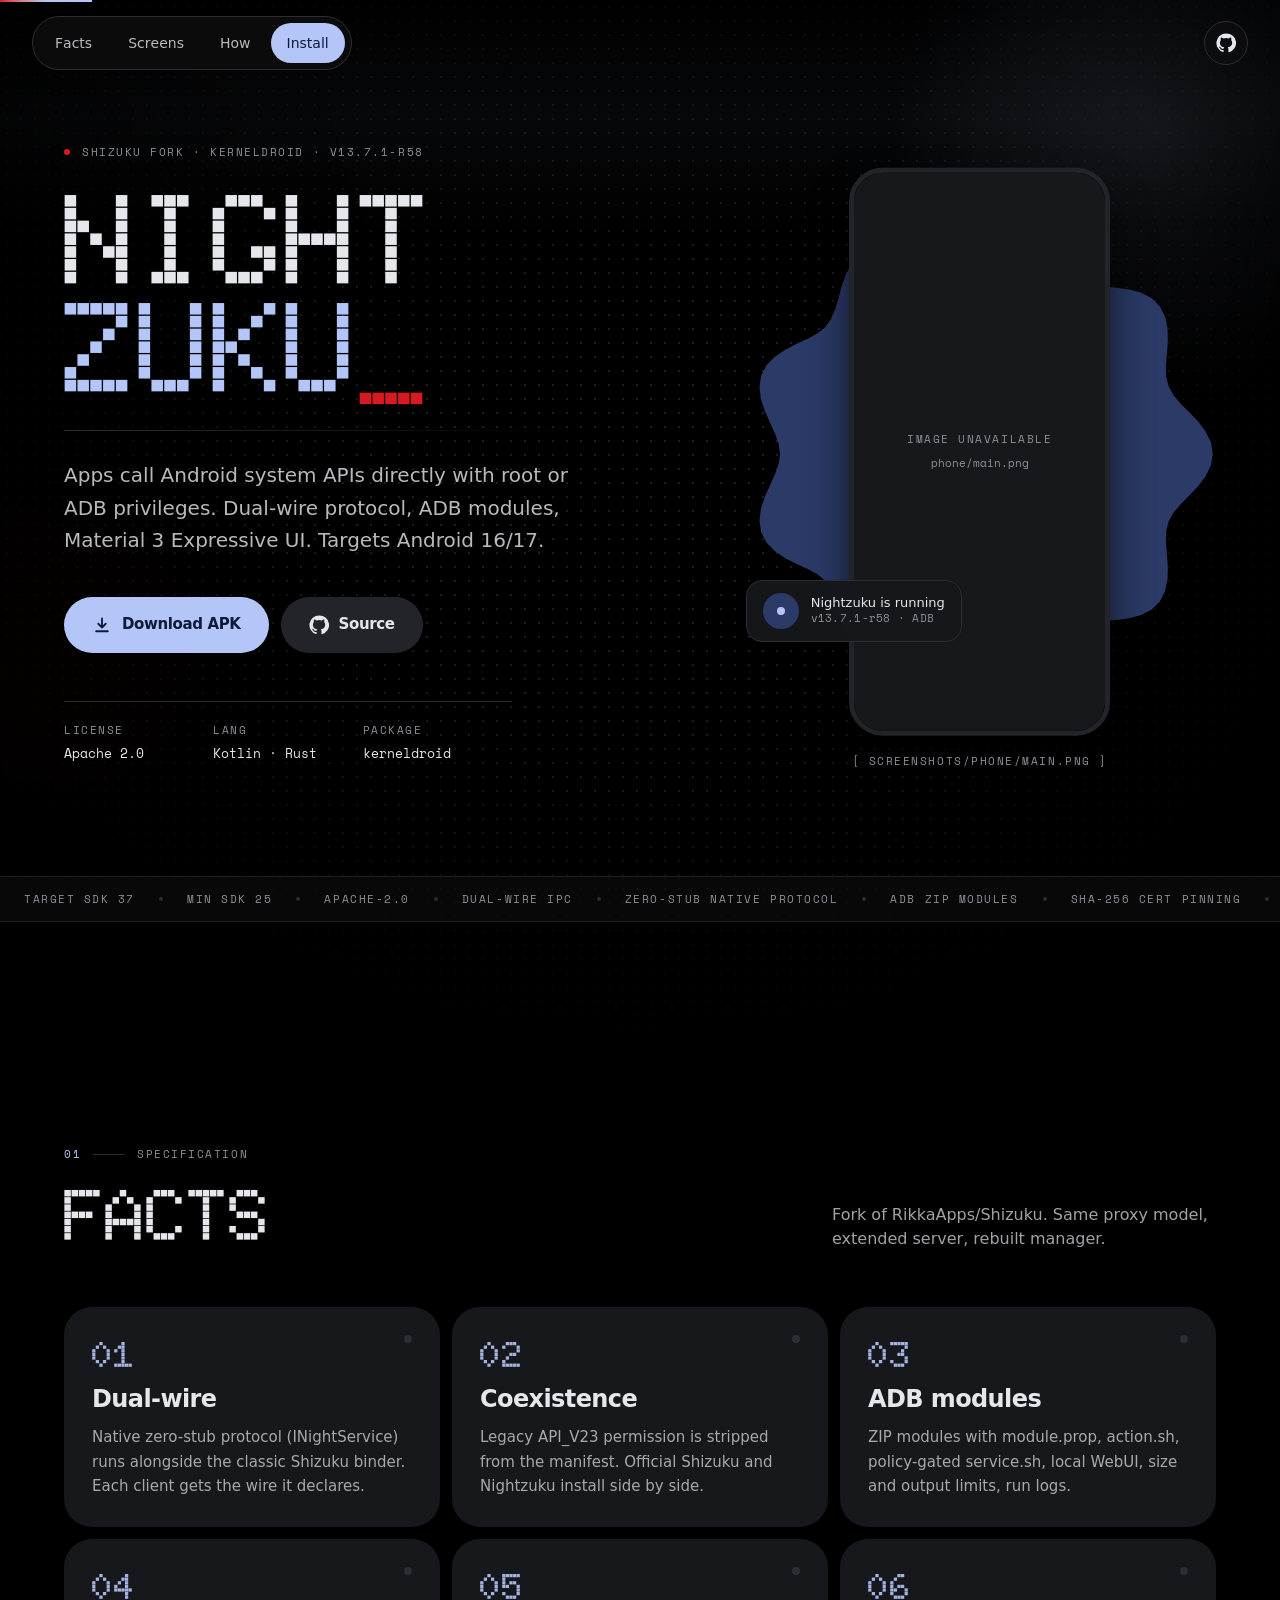
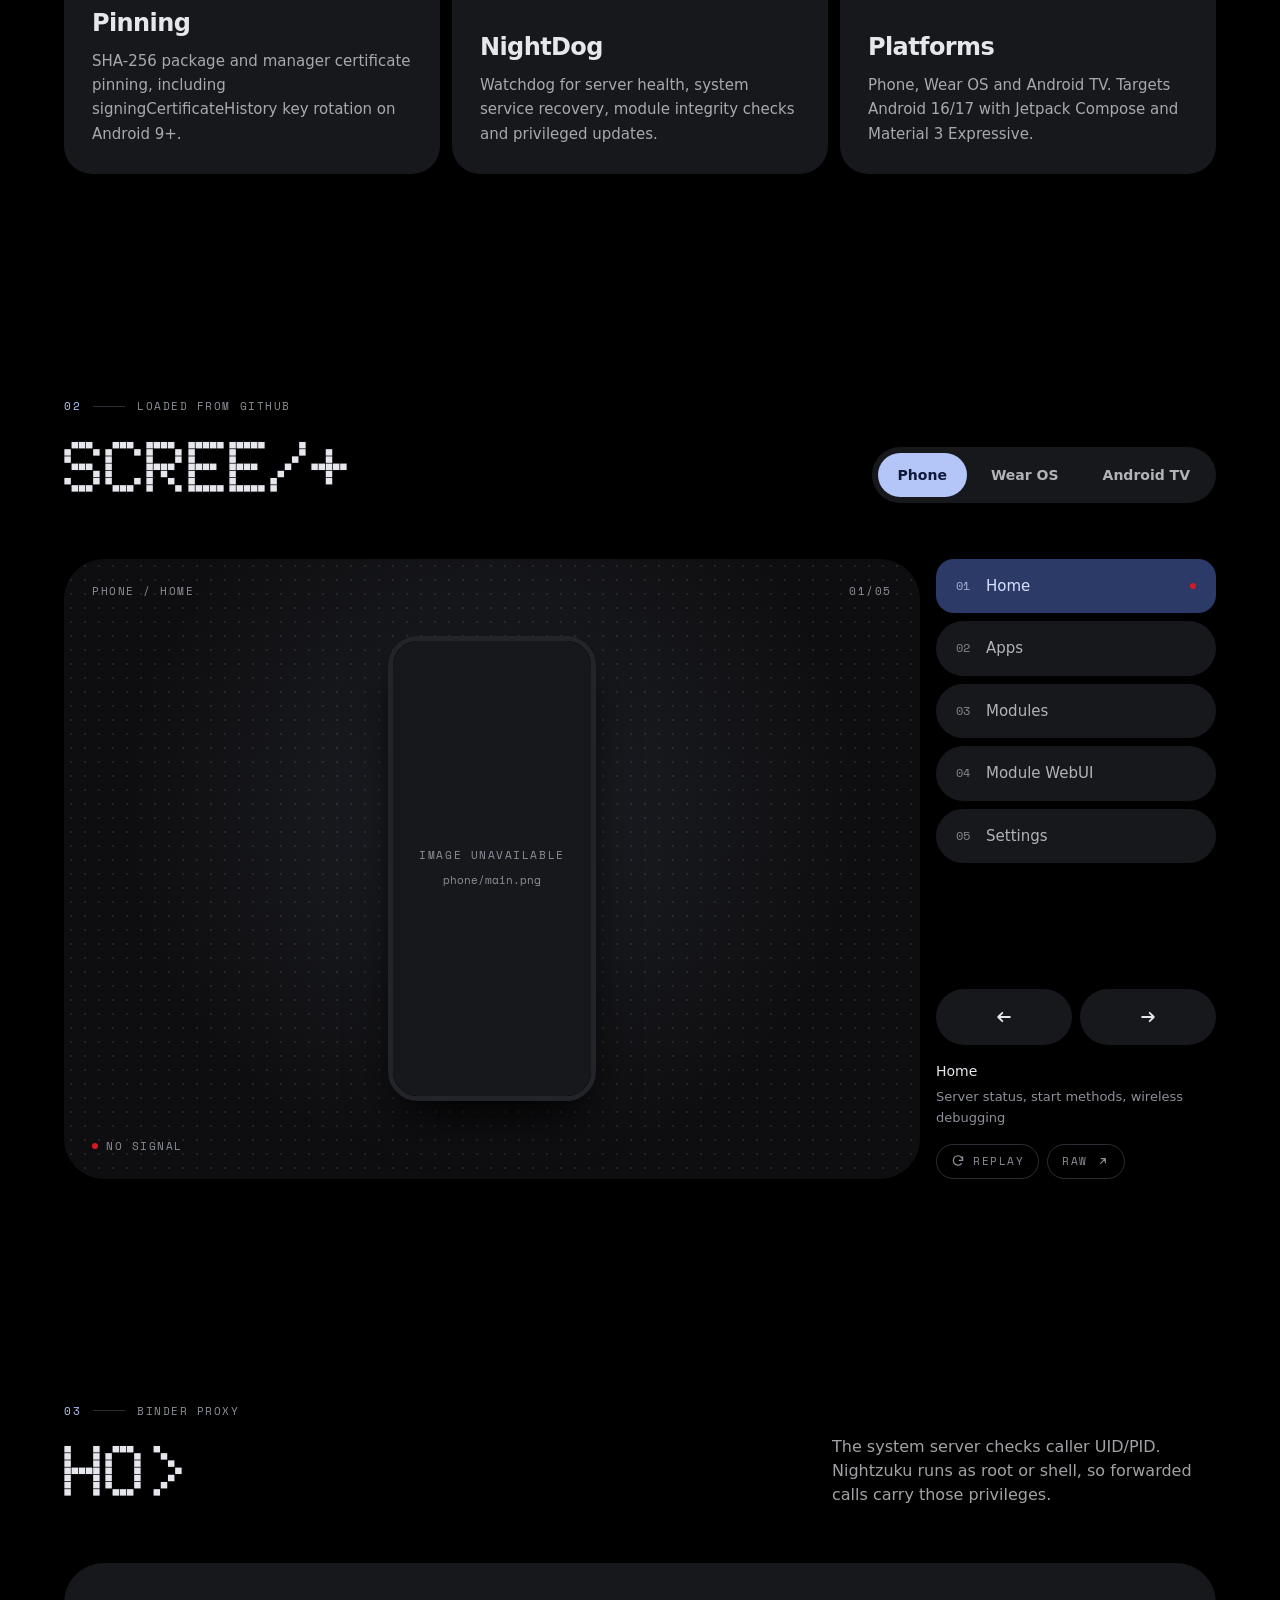
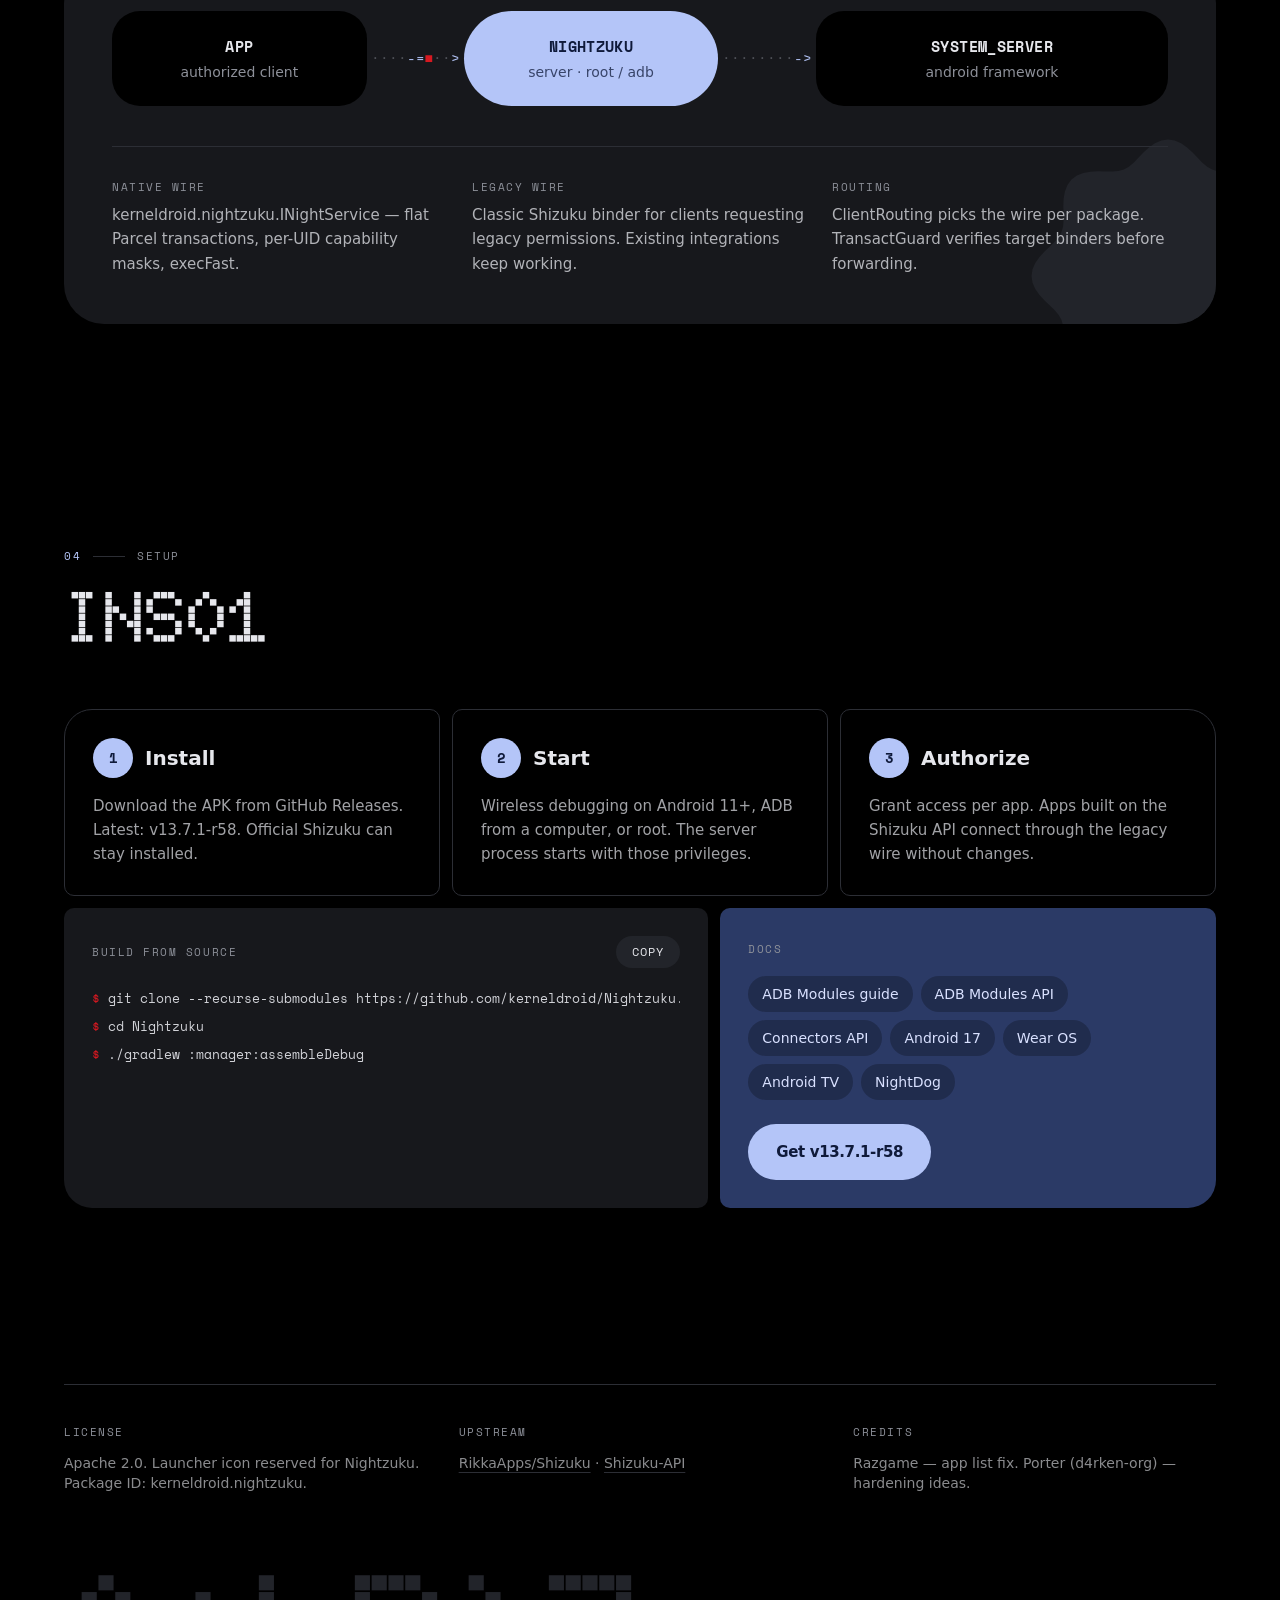
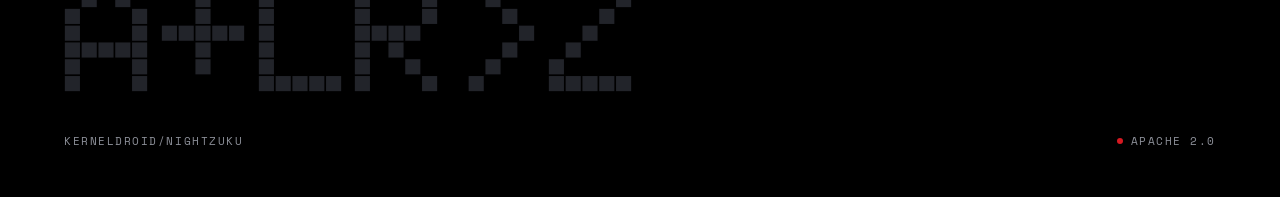
==== commit 1018eab7: "deploy: update nightzuku landing page" ====
--- a/nightzuku/index.html
+++ b/nightzuku/index.html
@@ -8,20 +8,30 @@
     <title>Nightzuku — System APIs via root or ADB</title>
     <link rel="preconnect" href="https://fonts.googleapis.com" />
     <link rel="preconnect" href="https://fonts.gstatic.com" crossorigin />
-    <link href="https://fonts.googleapis.com/css2?family=Doto:wght@500;700;900&family=Google+Sans+Flex:opsz,wght@6..144,400..800&family=Roboto+Flex:opsz,wght@8..144,400..800&family=Space+Mono:wght@400;700&display=swap" rel="stylesheet" />
-    <script type="module" crossorigin>(function(){const e=document.createElement("link").relList;if(e&&e.supports&&e.supports("modulepreload"))return;for(const l of document.querySelectorAll('link[rel="modulepreload"]'))s(l);new MutationObserver(l=>{for(const c of l)if(c.type==="childList")for(const h of c.addedNodes)h.tagName==="LINK"&&h.rel==="modulepreload"&&s(h)}).observe(document,{childList:!0,subtree:!0});function a(l){const c={};return l.integrity&&(c.integrity=l.integrity),l.referrerPolicy&&(c.referrerPolicy=l.referrerPolicy),l.crossOrigin==="use-credentials"?c.credentials="include":l.crossOrigin==="anonymous"?c.credentials="omit":c.credentials="same-origin",c}function s(l){if(l.ep)return;l.ep=!0;const c=a(l);fetch(l.href,c)}})();var Mf={exports:{}},bs={};var xg;function Sx(){if(xg)return bs;xg=1;var i=Symbol.for("react.transitional.element"),e=Symbol.for("react.fragment");function a(s,l,c){var h=null;if(c!==void 0&&(h=""+c),l.key!==void 0&&(h=""+l.key),"key"in l){c={};for(var d in l)d!=="key"&&(c[d]=l[d])}else c=l;return l=c.ref,{$$typeof:i,type:s,key:h,ref:l!==void 0?l:null,props:c}}return bs.Fragment=e,bs.jsx=a,bs.jsxs=a,bs}var Tg;function xx(){return Tg||(Tg=1,Mf.exports=Sx()),Mf.exports}var C=xx(),Cf={exports:{}},Et={};var Ag;function Tx(){if(Ag)return Et;Ag=1;var i=Symbol.for("react.transitional.element"),e=Symbol.for("react.portal"),a=Symbol.for("react.fragment"),s=Symbol.for("react.strict_mode"),l=Symbol.for("react.profiler"),c=Symbol.for("react.consumer"),h=Symbol.for("react.context"),d=Symbol.for("react.forward_ref"),p=Symbol.for("react.suspense"),m=Symbol.for("react.memo"),g=Symbol.for("react.lazy"),v=Symbol.for("react.activity"),b=Symbol.iterator;function x(M){return M===null||typeof M!="object"?null:(M=b&&M[b]||M["@@iterator"],typeof M=="function"?M:null)}var T={isMounted:function(){return!1},enqueueForceUpdate:function(){},enqueueReplaceState:function(){},enqueueSetState:function(){}},A=Object.assign,E={};function V(M,U,q){this.props=M,this.context=U,this.refs=E,this.updater=q||T}V.prototype.isReactComponent={},V.prototype.setState=function(M,U){if(typeof M!="object"&&typeof M!="function"&&M!=null)throw Error("takes an object of state variables to update or a function which returns an object of state variables.");this.updater.enqueueSetState(this,M,U,"setState")},V.prototype.forceUpdate=function(M){this.updater.enqueueForceUpdate(this,M,"forceUpdate")};function O(){}O.prototype=V.prototype;function B(M,U,q){this.props=M,this.context=U,this.refs=E,this.updater=q||T}var k=B.prototype=new O;k.constructor=B,A(k,V.prototype),k.isPureReactComponent=!0;var Q=Array.isArray;function et(){}var R={H:null,A:null,T:null,S:null},G=Object.prototype.hasOwnProperty;function nt(M,U,q){var J=q.ref;return{$$typeof:i,type:M,key:U,ref:J!==void 0?J:null,props:q}}function at(M,U){return nt(M.type,U,M.props)}function mt(M){return typeof M=="object"&&M!==null&&M.$$typeof===i}function lt(M){var U={"=":"=0",":":"=2"};return"$"+M.replace(/[=:]/g,function(q){return U[q]})}var xt=/\/+/g;function ut(M,U){return typeof M=="object"&&M!==null&&M.key!=null?lt(""+M.key):U.toString(36)}function W(M){switch(M.status){case"fulfilled":return M.value;case"rejected":throw M.reason;default:switch(typeof M.status=="string"?M.then(et,et):(M.status="pending",M.then(function(U){M.status==="pending"&&(M.status="fulfilled",M.value=U)},function(U){M.status==="pending"&&(M.status="rejected",M.reason=U)})),M.status){case"fulfilled":return M.value;case"rejected":throw M.reason}}throw M}function w(M,U,q,J,ot){var rt=typeof M;(rt==="undefined"||rt==="boolean")&&(M=null);var pt=!1;if(M===null)pt=!0;else switch(rt){case"bigint":case"string":case"number":pt=!0;break;case"object":switch(M.$$typeof){case i:case e:pt=!0;break;case g:return pt=M._init,w(pt(M._payload),U,q,J,ot)}}if(pt)return ot=ot(M),pt=J===""?"."+ut(M,0):J,Q(ot)?(q="",pt!=null&&(q=pt.replace(xt,"$&/")+"/"),w(ot,U,q,"",function(ye){return ye})):ot!=null&&(mt(ot)&&(ot=at(ot,q+(ot.key==null||M&&M.key===ot.key?"":(""+ot.key).replace(xt,"$&/")+"/")+pt)),U.push(ot)),1;pt=0;var zt=J===""?".":J+":";if(Q(M))for(var Pt=0;Pt<M.length;Pt++)J=M[Pt],rt=zt+ut(J,Pt),pt+=w(J,U,q,rt,ot);else if(Pt=x(M),typeof Pt=="function")for(M=Pt.call(M),Pt=0;!(J=M.next()).done;)J=J.value,rt=zt+ut(J,Pt++),pt+=w(J,U,q,rt,ot);else if(rt==="object"){if(typeof M.then=="function")return w(W(M),U,q,J,ot);throw U=String(M),Error("Objects are not valid as a React child (found: "+(U==="[object Object]"?"object with keys {"+Object.keys(M).join(", ")+"}":U)+"). If you meant to render a collection of children, use an array instead.")}return pt}function L(M,U,q){if(M==null)return M;var J=[],ot=0;return w(M,J,"","",function(rt){return U.call(q,rt,ot++)}),J}function K(M){if(M._status===-1){var U=M._result;U=U(),U.then(function(q){(M._status===0||M._status===-1)&&(M._status=1,M._result=q)},function(q){(M._status===0||M._status===-1)&&(M._status=2,M._result=q)}),M._status===-1&&(M._status=0,M._result=U)}if(M._status===1)return M._result.default;throw M._result}var it=typeof reportError=="function"?reportError:function(M){if(typeof window=="object"&&typeof window.ErrorEvent=="function"){var U=new window.ErrorEvent("error",{bubbles:!0,cancelable:!0,message:typeof M=="object"&&M!==null&&typeof M.message=="string"?String(M.message):String(M),error:M});if(!window.dispatchEvent(U))return}else if(typeof process=="object"&&typeof process.emit=="function"){process.emit("uncaughtException",M);return}console.error(M)},st={map:L,forEach:function(M,U,q){L(M,function(){U.apply(this,arguments)},q)},count:function(M){var U=0;return L(M,function(){U++}),U},toArray:function(M){return L(M,function(U){return U})||[]},only:function(M){if(!mt(M))throw Error("React.Children.only expected to receive a single React element child.");return M}};return Et.Activity=v,Et.Children=st,Et.Component=V,Et.Fragment=a,Et.Profiler=l,Et.PureComponent=B,Et.StrictMode=s,Et.Suspense=p,Et.__CLIENT_INTERNALS_DO_NOT_USE_OR_WARN_USERS_THEY_CANNOT_UPGRADE=R,Et.__COMPILER_RUNTIME={__proto__:null,c:function(M){return R.H.useMemoCache(M)}},Et.cache=function(M){return function(){return M.apply(null,arguments)}},Et.cacheSignal=function(){return null},Et.cloneElement=function(M,U,q){if(M==null)throw Error("The argument must be a React element, but you passed "+M+".");var J=A({},M.props),ot=M.key;if(U!=null)for(rt in U.key!==void 0&&(ot=""+U.key),U)!G.call(U,rt)||rt==="key"||rt==="__self"||rt==="__source"||rt==="ref"&&U.ref===void 0||(J[rt]=U[rt]);var rt=arguments.length-2;if(rt===1)J.children=q;else if(1<rt){for(var pt=Array(rt),zt=0;zt<rt;zt++)pt[zt]=arguments[zt+2];J.children=pt}return nt(M.type,ot,J)},Et.createContext=function(M){return M={$$typeof:h,_currentValue:M,_currentValue2:M,_threadCount:0,Provider:null,Consumer:null},M.Provider=M,M.Consumer={$$typeof:c,_context:M},M},Et.createElement=function(M,U,q){var J,ot={},rt=null;if(U!=null)for(J in U.key!==void 0&&(rt=""+U.key),U)G.call(U,J)&&J!=="key"&&J!=="__self"&&J!=="__source"&&(ot[J]=U[J]);var pt=arguments.length-2;if(pt===1)ot.children=q;else if(1<pt){for(var zt=Array(pt),Pt=0;Pt<pt;Pt++)zt[Pt]=arguments[Pt+2];ot.children=zt}if(M&&M.defaultProps)for(J in pt=M.defaultProps,pt)ot[J]===void 0&&(ot[J]=pt[J]);return nt(M,rt,ot)},Et.createRef=function(){return{current:null}},Et.forwardRef=function(M){return{$$typeof:d,render:M}},Et.isValidElement=mt,Et.lazy=function(M){return{$$typeof:g,_payload:{_status:-1,_result:M},_init:K}},Et.memo=function(M,U){return{$$typeof:m,type:M,compare:U===void 0?null:U}},Et.startTransition=function(M){var U=R.T,q={};R.T=q;try{var J=M(),ot=R.S;ot!==null&&ot(q,J),typeof J=="object"&&J!==null&&typeof J.then=="function"&&J.then(et,it)}catch(rt){it(rt)}finally{U!==null&&q.types!==null&&(U.types=q.types),R.T=U}},Et.unstable_useCacheRefresh=function(){return R.H.useCacheRefresh()},Et.use=function(M){return R.H.use(M)},Et.useActionState=function(M,U,q){return R.H.useActionState(M,U,q)},Et.useCallback=function(M,U){return R.H.useCallback(M,U)},Et.useContext=function(M){return R.H.useContext(M)},Et.useDebugValue=function(){},Et.useDeferredValue=function(M,U){return R.H.useDeferredValue(M,U)},Et.useEffect=function(M,U){return R.H.useEffect(M,U)},Et.useEffectEvent=function(M){return R.H.useEffectEvent(M)},Et.useId=function(){return R.H.useId()},Et.useImperativeHandle=function(M,U,q){return R.H.useImperativeHandle(M,U,q)},Et.useInsertionEffect=function(M,U){return R.H.useInsertionEffect(M,U)},Et.useLayoutEffect=function(M,U){return R.H.useLayoutEffect(M,U)},Et.useMemo=function(M,U){return R.H.useMemo(M,U)},Et.useOptimistic=function(M,U){return R.H.useOptimistic(M,U)},Et.useReducer=function(M,U,q){return R.H.useReducer(M,U,q)},Et.useRef=function(M){return R.H.useRef(M)},Et.useState=function(M){return R.H.useState(M)},Et.useSyncExternalStore=function(M,U,q){return R.H.useSyncExternalStore(M,U,q)},Et.useTransition=function(){return R.H.useTransition()},Et.version="19.2.6",Et}var Eg;function wh(){return Eg||(Eg=1,Cf.exports=Tx()),Cf.exports}var Y=wh(),Df={exports:{}},Ss={},wf={exports:{}},Rf={};var Mg;function Ax(){return Mg||(Mg=1,(function(i){function e(w,L){var K=w.length;w.push(L);t:for(;0<K;){var it=K-1>>>1,st=w[it];if(0<l(st,L))w[it]=L,w[K]=st,K=it;else break t}}function a(w){return w.length===0?null:w[0]}function s(w){if(w.length===0)return null;var L=w[0],K=w.pop();if(K!==L){w[0]=K;t:for(var it=0,st=w.length,M=st>>>1;it<M;){var U=2*(it+1)-1,q=w[U],J=U+1,ot=w[J];if(0>l(q,K))J<st&&0>l(ot,q)?(w[it]=ot,w[J]=K,it=J):(w[it]=q,w[U]=K,it=U);else if(J<st&&0>l(ot,K))w[it]=ot,w[J]=K,it=J;else break t}}return L}function l(w,L){var K=w.sortIndex-L.sortIndex;return K!==0?K:w.id-L.id}if(i.unstable_now=void 0,typeof performance=="object"&&typeof performance.now=="function"){var c=performance;i.unstable_now=function(){return c.now()}}else{var h=Date,d=h.now();i.unstable_now=function(){return h.now()-d}}var p=[],m=[],g=1,v=null,b=3,x=!1,T=!1,A=!1,E=!1,V=typeof setTimeout=="function"?setTimeout:null,O=typeof clearTimeout=="function"?clearTimeout:null,B=typeof setImmediate<"u"?setImmediate:null;function k(w){for(var L=a(m);L!==null;){if(L.callback===null)s(m);else if(L.startTime<=w)s(m),L.sortIndex=L.expirationTime,e(p,L);else break;L=a(m)}}function Q(w){if(A=!1,k(w),!T)if(a(p)!==null)T=!0,et||(et=!0,lt());else{var L=a(m);L!==null&&W(Q,L.startTime-w)}}var et=!1,R=-1,G=5,nt=-1;function at(){return E?!0:!(i.unstable_now()-nt<G)}function mt(){if(E=!1,et){var w=i.unstable_now();nt=w;var L=!0;try{t:{T=!1,A&&(A=!1,O(R),R=-1),x=!0;var K=b;try{e:{for(k(w),v=a(p);v!==null&&!(v.expirationTime>w&&at());){var it=v.callback;if(typeof it=="function"){v.callback=null,b=v.priorityLevel;var st=it(v.expirationTime<=w);if(w=i.unstable_now(),typeof st=="function"){v.callback=st,k(w),L=!0;break e}v===a(p)&&s(p),k(w)}else s(p);v=a(p)}if(v!==null)L=!0;else{var M=a(m);M!==null&&W(Q,M.startTime-w),L=!1}}break t}finally{v=null,b=K,x=!1}L=void 0}}finally{L?lt():et=!1}}}var lt;if(typeof B=="function")lt=function(){B(mt)};else if(typeof MessageChannel<"u"){var xt=new MessageChannel,ut=xt.port2;xt.port1.onmessage=mt,lt=function(){ut.postMessage(null)}}else lt=function(){V(mt,0)};function W(w,L){R=V(function(){w(i.unstable_now())},L)}i.unstable_IdlePriority=5,i.unstable_ImmediatePriority=1,i.unstable_LowPriority=4,i.unstable_NormalPriority=3,i.unstable_Profiling=null,i.unstable_UserBlockingPriority=2,i.unstable_cancelCallback=function(w){w.callback=null},i.unstable_forceFrameRate=function(w){0>w||125<w?console.error("forceFrameRate takes a positive int between 0 and 125, forcing frame rates higher than 125 fps is not supported"):G=0<w?Math.floor(1e3/w):5},i.unstable_getCurrentPriorityLevel=function(){return b},i.unstable_next=function(w){switch(b){case 1:case 2:case 3:var L=3;break;default:L=b}var K=b;b=L;try{return w()}finally{b=K}},i.unstable_requestPaint=function(){E=!0},i.unstable_runWithPriority=function(w,L){switch(w){case 1:case 2:case 3:case 4:case 5:break;default:w=3}var K=b;b=w;try{return L()}finally{b=K}},i.unstable_scheduleCallback=function(w,L,K){var it=i.unstable_now();switch(typeof K=="object"&&K!==null?(K=K.delay,K=typeof K=="number"&&0<K?it+K:it):K=it,w){case 1:var st=-1;break;case 2:st=250;break;case 5:st=1073741823;break;case 4:st=1e4;break;default:st=5e3}return st=K+st,w={id:g++,callback:L,priorityLevel:w,startTime:K,expirationTime:st,sortIndex:-1},K>it?(w.sortIndex=K,e(m,w),a(p)===null&&w===a(m)&&(A?(O(R),R=-1):A=!0,W(Q,K-it))):(w.sortIndex=st,e(p,w),T||x||(T=!0,et||(et=!0,lt()))),w},i.unstable_shouldYield=at,i.unstable_wrapCallback=function(w){var L=b;return function(){var K=b;b=L;try{return w.apply(this,arguments)}finally{b=K}}}})(Rf)),Rf}var Cg;function Ex(){return Cg||(Cg=1,wf.exports=Ax()),wf.exports}var Of={exports:{}},Ce={};var Dg;function Mx(){if(Dg)return Ce;Dg=1;var i=wh();function e(p){var m="https://react.dev/errors/"+p;if(1<arguments.length){m+="?args[]="+encodeURIComponent(arguments[1]);for(var g=2;g<arguments.length;g++)m+="&args[]="+encodeURIComponent(arguments[g])}return"Minified React error #"+p+"; visit "+m+" for the full message or use the non-minified dev environment for full errors and additional helpful warnings."}function a(){}var s={d:{f:a,r:function(){throw Error(e(522))},D:a,C:a,L:a,m:a,X:a,S:a,M:a},p:0,findDOMNode:null},l=Symbol.for("react.portal");function c(p,m,g){var v=3<arguments.length&&arguments[3]!==void 0?arguments[3]:null;return{$$typeof:l,key:v==null?null:""+v,children:p,containerInfo:m,implementation:g}}var h=i.__CLIENT_INTERNALS_DO_NOT_USE_OR_WARN_USERS_THEY_CANNOT_UPGRADE;function d(p,m){if(p==="font")return"";if(typeof m=="string")return m==="use-credentials"?m:""}return Ce.__DOM_INTERNALS_DO_NOT_USE_OR_WARN_USERS_THEY_CANNOT_UPGRADE=s,Ce.createPortal=function(p,m){var g=2<arguments.length&&arguments[2]!==void 0?arguments[2]:null;if(!m||m.nodeType!==1&&m.nodeType!==9&&m.nodeType!==11)throw Error(e(299));return c(p,m,null,g)},Ce.flushSync=function(p){var m=h.T,g=s.p;try{if(h.T=null,s.p=2,p)return p()}finally{h.T=m,s.p=g,s.d.f()}},Ce.preconnect=function(p,m){typeof p=="string"&&(m?(m=m.crossOrigin,m=typeof m=="string"?m==="use-credentials"?m:"":void 0):m=null,s.d.C(p,m))},Ce.prefetchDNS=function(p){typeof p=="string"&&s.d.D(p)},Ce.preinit=function(p,m){if(typeof p=="string"&&m&&typeof m.as=="string"){var g=m.as,v=d(g,m.crossOrigin),b=typeof m.integrity=="string"?m.integrity:void 0,x=typeof m.fetchPriority=="string"?m.fetchPriority:void 0;g==="style"?s.d.S(p,typeof m.precedence=="string"?m.precedence:void 0,{crossOrigin:v,integrity:b,fetchPriority:x}):g==="script"&&s.d.X(p,{crossOrigin:v,integrity:b,fetchPriority:x,nonce:typeof m.nonce=="string"?m.nonce:void 0})}},Ce.preinitModule=function(p,m){if(typeof p=="string")if(typeof m=="object"&&m!==null){if(m.as==null||m.as==="script"){var g=d(m.as,m.crossOrigin);s.d.M(p,{crossOrigin:g,integrity:typeof m.integrity=="string"?m.integrity:void 0,nonce:typeof m.nonce=="string"?m.nonce:void 0})}}else m==null&&s.d.M(p)},Ce.preload=function(p,m){if(typeof p=="string"&&typeof m=="object"&&m!==null&&typeof m.as=="string"){var g=m.as,v=d(g,m.crossOrigin);s.d.L(p,g,{crossOrigin:v,integrity:typeof m.integrity=="string"?m.integrity:void 0,nonce:typeof m.nonce=="string"?m.nonce:void 0,type:typeof m.type=="string"?m.type:void 0,fetchPriority:typeof m.fetchPriority=="string"?m.fetchPriority:void 0,referrerPolicy:typeof m.referrerPolicy=="string"?m.referrerPolicy:void 0,imageSrcSet:typeof m.imageSrcSet=="string"?m.imageSrcSet:void 0,imageSizes:typeof m.imageSizes=="string"?m.imageSizes:void 0,media:typeof m.media=="string"?m.media:void 0})}},Ce.preloadModule=function(p,m){if(typeof p=="string")if(m){var g=d(m.as,m.crossOrigin);s.d.m(p,{as:typeof m.as=="string"&&m.as!=="script"?m.as:void 0,crossOrigin:g,integrity:typeof m.integrity=="string"?m.integrity:void 0})}else s.d.m(p)},Ce.requestFormReset=function(p){s.d.r(p)},Ce.unstable_batchedUpdates=function(p,m){return p(m)},Ce.useFormState=function(p,m,g){return h.H.useFormState(p,m,g)},Ce.useFormStatus=function(){return h.H.useHostTransitionStatus()},Ce.version="19.2.6",Ce}var wg;function Cx(){if(wg)return Of.exports;wg=1;function i(){if(!(typeof __REACT_DEVTOOLS_GLOBAL_HOOK__>"u"||typeof __REACT_DEVTOOLS_GLOBAL_HOOK__.checkDCE!="function"))try{__REACT_DEVTOOLS_GLOBAL_HOOK__.checkDCE(i)}catch(e){console.error(e)}}return i(),Of.exports=Mx(),Of.exports}var Rg;function Dx(){if(Rg)return Ss;Rg=1;var i=Ex(),e=wh(),a=Cx();function s(t){var n="https://react.dev/errors/"+t;if(1<arguments.length){n+="?args[]="+encodeURIComponent(arguments[1]);for(var r=2;r<arguments.length;r++)n+="&args[]="+encodeURIComponent(arguments[r])}return"Minified React error #"+t+"; visit "+n+" for the full message or use the non-minified dev environment for full errors and additional helpful warnings."}function l(t){return!(!t||t.nodeType!==1&&t.nodeType!==9&&t.nodeType!==11)}function c(t){var n=t,r=t;if(t.alternate)for(;n.return;)n=n.return;else{t=n;do n=t,(n.flags&4098)!==0&&(r=n.return),t=n.return;while(t)}return n.tag===3?r:null}function h(t){if(t.tag===13){var n=t.memoizedState;if(n===null&&(t=t.alternate,t!==null&&(n=t.memoizedState)),n!==null)return n.dehydrated}return null}function d(t){if(t.tag===31){var n=t.memoizedState;if(n===null&&(t=t.alternate,t!==null&&(n=t.memoizedState)),n!==null)return n.dehydrated}return null}function p(t){if(c(t)!==t)throw Error(s(188))}function m(t){var n=t.alternate;if(!n){if(n=c(t),n===null)throw Error(s(188));return n!==t?null:t}for(var r=t,o=n;;){var u=r.return;if(u===null)break;var f=u.alternate;if(f===null){if(o=u.return,o!==null){r=o;continue}break}if(u.child===f.child){for(f=u.child;f;){if(f===r)return p(u),t;if(f===o)return p(u),n;f=f.sibling}throw Error(s(188))}if(r.return!==o.return)r=u,o=f;else{for(var y=!1,S=u.child;S;){if(S===r){y=!0,r=u,o=f;break}if(S===o){y=!0,o=u,r=f;break}S=S.sibling}if(!y){for(S=f.child;S;){if(S===r){y=!0,r=f,o=u;break}if(S===o){y=!0,o=f,r=u;break}S=S.sibling}if(!y)throw Error(s(189))}}if(r.alternate!==o)throw Error(s(190))}if(r.tag!==3)throw Error(s(188));return r.stateNode.current===r?t:n}function g(t){var n=t.tag;if(n===5||n===26||n===27||n===6)return t;for(t=t.child;t!==null;){if(n=g(t),n!==null)return n;t=t.sibling}return null}var v=Object.assign,b=Symbol.for("react.element"),x=Symbol.for("react.transitional.element"),T=Symbol.for("react.portal"),A=Symbol.for("react.fragment"),E=Symbol.for("react.strict_mode"),V=Symbol.for("react.profiler"),O=Symbol.for("react.consumer"),B=Symbol.for("react.context"),k=Symbol.for("react.forward_ref"),Q=Symbol.for("react.suspense"),et=Symbol.for("react.suspense_list"),R=Symbol.for("react.memo"),G=Symbol.for("react.lazy"),nt=Symbol.for("react.activity"),at=Symbol.for("react.memo_cache_sentinel"),mt=Symbol.iterator;function lt(t){return t===null||typeof t!="object"?null:(t=mt&&t[mt]||t["@@iterator"],typeof t=="function"?t:null)}var xt=Symbol.for("react.client.reference");function ut(t){if(t==null)return null;if(typeof t=="function")return t.$$typeof===xt?null:t.displayName||t.name||null;if(typeof t=="string")return t;switch(t){case A:return"Fragment";case V:return"Profiler";case E:return"StrictMode";case Q:return"Suspense";case et:return"SuspenseList";case nt:return"Activity"}if(typeof t=="object")switch(t.$$typeof){case T:return"Portal";case B:return t.displayName||"Context";case O:return(t._context.displayName||"Context")+".Consumer";case k:var n=t.render;return t=t.displayName,t||(t=n.displayName||n.name||"",t=t!==""?"ForwardRef("+t+")":"ForwardRef"),t;case R:return n=t.displayName||null,n!==null?n:ut(t.type)||"Memo";case G:n=t._payload,t=t._init;try{return ut(t(n))}catch{}}return null}var W=Array.isArray,w=e.__CLIENT_INTERNALS_DO_NOT_USE_OR_WARN_USERS_THEY_CANNOT_UPGRADE,L=a.__DOM_INTERNALS_DO_NOT_USE_OR_WARN_USERS_THEY_CANNOT_UPGRADE,K={pending:!1,data:null,method:null,action:null},it=[],st=-1;function M(t){return{current:t}}function U(t){0>st||(t.current=it[st],it[st]=null,st--)}function q(t,n){st++,it[st]=t.current,t.current=n}var J=M(null),ot=M(null),rt=M(null),pt=M(null);function zt(t,n){switch(q(rt,n),q(ot,t),q(J,null),n.nodeType){case 9:case 11:t=(t=n.documentElement)&&(t=t.namespaceURI)?Yp(t):0;break;default:if(t=n.tagName,n=n.namespaceURI)n=Yp(n),t=qp(n,t);else switch(t){case"svg":t=1;break;case"math":t=2;break;default:t=0}}U(J),q(J,t)}function Pt(){U(J),U(ot),U(rt)}function ye(t){t.memoizedState!==null&&q(pt,t);var n=J.current,r=qp(n,t.type);n!==r&&(q(ot,t),q(J,r))}function ne(t){ot.current===t&&(U(J),U(ot)),pt.current===t&&(U(pt),ps._currentValue=K)}var Wt,xn;function de(t){if(Wt===void 0)try{throw Error()}catch(r){var n=r.stack.trim().match(/\n( *(at )?)/);Wt=n&&n[1]||"",xn=-1<r.stack.indexOf(`
+    <link rel="preconnect" href="https://raw.githubusercontent.com" crossorigin />
+    <link
+      href="https://fonts.googleapis.com/css2?family=Doto:wght@900&family=Google+Sans+Flex:opsz,wght@6..144,400..800&family=Space+Mono:wght@400;700&display=swap"
+      rel="stylesheet"
+    />
+    <link
+      rel="preload"
+      as="image"
+      href="https://raw.githubusercontent.com/kerneldroid/Nightzuku/main/screenshots/phone/main.png"
+      crossorigin="anonymous"
+    />
+    <script type="module" crossorigin>(function(){const e=document.createElement("link").relList;if(e&&e.supports&&e.supports("modulepreload"))return;for(const l of document.querySelectorAll('link[rel="modulepreload"]'))s(l);new MutationObserver(l=>{for(const c of l)if(c.type==="childList")for(const h of c.addedNodes)h.tagName==="LINK"&&h.rel==="modulepreload"&&s(h)}).observe(document,{childList:!0,subtree:!0});function a(l){const c={};return l.integrity&&(c.integrity=l.integrity),l.referrerPolicy&&(c.referrerPolicy=l.referrerPolicy),l.crossOrigin==="use-credentials"?c.credentials="include":l.crossOrigin==="anonymous"?c.credentials="omit":c.credentials="same-origin",c}function s(l){if(l.ep)return;l.ep=!0;const c=a(l);fetch(l.href,c)}})();var Df={exports:{}},xs={};var xg;function Sx(){if(xg)return xs;xg=1;var i=Symbol.for("react.transitional.element"),e=Symbol.for("react.fragment");function a(s,l,c){var h=null;if(c!==void 0&&(h=""+c),l.key!==void 0&&(h=""+l.key),"key"in l){c={};for(var d in l)d!=="key"&&(c[d]=l[d])}else c=l;return l=c.ref,{$$typeof:i,type:s,key:h,ref:l!==void 0?l:null,props:c}}return xs.Fragment=e,xs.jsx=a,xs.jsxs=a,xs}var Tg;function xx(){return Tg||(Tg=1,Df.exports=Sx()),Df.exports}var C=xx(),wf={exports:{}},Et={};var Ag;function Tx(){if(Ag)return Et;Ag=1;var i=Symbol.for("react.transitional.element"),e=Symbol.for("react.portal"),a=Symbol.for("react.fragment"),s=Symbol.for("react.strict_mode"),l=Symbol.for("react.profiler"),c=Symbol.for("react.consumer"),h=Symbol.for("react.context"),d=Symbol.for("react.forward_ref"),p=Symbol.for("react.suspense"),m=Symbol.for("react.memo"),g=Symbol.for("react.lazy"),v=Symbol.for("react.activity"),b=Symbol.iterator;function x(M){return M===null||typeof M!="object"?null:(M=b&&M[b]||M["@@iterator"],typeof M=="function"?M:null)}var T={isMounted:function(){return!1},enqueueForceUpdate:function(){},enqueueReplaceState:function(){},enqueueSetState:function(){}},A=Object.assign,E={};function N(M,j,F){this.props=M,this.context=j,this.refs=E,this.updater=F||T}N.prototype.isReactComponent={},N.prototype.setState=function(M,j){if(typeof M!="object"&&typeof M!="function"&&M!=null)throw Error("takes an object of state variables to update or a function which returns an object of state variables.");this.updater.enqueueSetState(this,M,j,"setState")},N.prototype.forceUpdate=function(M){this.updater.enqueueForceUpdate(this,M,"forceUpdate")};function O(){}O.prototype=N.prototype;function B(M,j,F){this.props=M,this.context=j,this.refs=E,this.updater=F||T}var H=B.prototype=new O;H.constructor=B,A(H,N.prototype),H.isPureReactComponent=!0;var J=Array.isArray;function et(){}var R={H:null,A:null,T:null,S:null},U=Object.prototype.hasOwnProperty;function at(M,j,F){var Q=F.ref;return{$$typeof:i,type:M,key:j,ref:Q!==void 0?Q:null,props:F}}function nt(M,j){return at(M.type,j,M.props)}function dt(M){return typeof M=="object"&&M!==null&&M.$$typeof===i}function lt(M){var j={"=":"=0",":":"=2"};return"$"+M.replace(/[=:]/g,function(F){return j[F]})}var At=/\/+/g;function ut(M,j){return typeof M=="object"&&M!==null&&M.key!=null?lt(""+M.key):j.toString(36)}function W(M){switch(M.status){case"fulfilled":return M.value;case"rejected":throw M.reason;default:switch(typeof M.status=="string"?M.then(et,et):(M.status="pending",M.then(function(j){M.status==="pending"&&(M.status="fulfilled",M.value=j)},function(j){M.status==="pending"&&(M.status="rejected",M.reason=j)})),M.status){case"fulfilled":return M.value;case"rejected":throw M.reason}}throw M}function w(M,j,F,Q,st){var rt=typeof M;(rt==="undefined"||rt==="boolean")&&(M=null);var pt=!1;if(M===null)pt=!0;else switch(rt){case"bigint":case"string":case"number":pt=!0;break;case"object":switch(M.$$typeof){case i:case e:pt=!0;break;case g:return pt=M._init,w(pt(M._payload),j,F,Q,st)}}if(pt)return st=st(M),pt=Q===""?"."+ut(M,0):Q,J(st)?(F="",pt!=null&&(F=pt.replace(At,"$&/")+"/"),w(st,j,F,"",function(oe){return oe})):st!=null&&(dt(st)&&(st=nt(st,F+(st.key==null||M&&M.key===st.key?"":(""+st.key).replace(At,"$&/")+"/")+pt)),j.push(st)),1;pt=0;var zt=Q===""?".":Q+":";if(J(M))for(var jt=0;jt<M.length;jt++)Q=M[jt],rt=zt+ut(Q,jt),pt+=w(Q,j,F,rt,st);else if(jt=x(M),typeof jt=="function")for(M=jt.call(M),jt=0;!(Q=M.next()).done;)Q=Q.value,rt=zt+ut(Q,jt++),pt+=w(Q,j,F,rt,st);else if(rt==="object"){if(typeof M.then=="function")return w(W(M),j,F,Q,st);throw j=String(M),Error("Objects are not valid as a React child (found: "+(j==="[object Object]"?"object with keys {"+Object.keys(M).join(", ")+"}":j)+"). If you meant to render a collection of children, use an array instead.")}return pt}function L(M,j,F){if(M==null)return M;var Q=[],st=0;return w(M,Q,"","",function(rt){return j.call(F,rt,st++)}),Q}function K(M){if(M._status===-1){var j=M._result;j=j(),j.then(function(F){(M._status===0||M._status===-1)&&(M._status=1,M._result=F)},function(F){(M._status===0||M._status===-1)&&(M._status=2,M._result=F)}),M._status===-1&&(M._status=0,M._result=j)}if(M._status===1)return M._result.default;throw M._result}var it=typeof reportError=="function"?reportError:function(M){if(typeof window=="object"&&typeof window.ErrorEvent=="function"){var j=new window.ErrorEvent("error",{bubbles:!0,cancelable:!0,message:typeof M=="object"&&M!==null&&typeof M.message=="string"?String(M.message):String(M),error:M});if(!window.dispatchEvent(j))return}else if(typeof process=="object"&&typeof process.emit=="function"){process.emit("uncaughtException",M);return}console.error(M)},ot={map:L,forEach:function(M,j,F){L(M,function(){j.apply(this,arguments)},F)},count:function(M){var j=0;return L(M,function(){j++}),j},toArray:function(M){return L(M,function(j){return j})||[]},only:function(M){if(!dt(M))throw Error("React.Children.only expected to receive a single React element child.");return M}};return Et.Activity=v,Et.Children=ot,Et.Component=N,Et.Fragment=a,Et.Profiler=l,Et.PureComponent=B,Et.StrictMode=s,Et.Suspense=p,Et.__CLIENT_INTERNALS_DO_NOT_USE_OR_WARN_USERS_THEY_CANNOT_UPGRADE=R,Et.__COMPILER_RUNTIME={__proto__:null,c:function(M){return R.H.useMemoCache(M)}},Et.cache=function(M){return function(){return M.apply(null,arguments)}},Et.cacheSignal=function(){return null},Et.cloneElement=function(M,j,F){if(M==null)throw Error("The argument must be a React element, but you passed "+M+".");var Q=A({},M.props),st=M.key;if(j!=null)for(rt in j.key!==void 0&&(st=""+j.key),j)!U.call(j,rt)||rt==="key"||rt==="__self"||rt==="__source"||rt==="ref"&&j.ref===void 0||(Q[rt]=j[rt]);var rt=arguments.length-2;if(rt===1)Q.children=F;else if(1<rt){for(var pt=Array(rt),zt=0;zt<rt;zt++)pt[zt]=arguments[zt+2];Q.children=pt}return at(M.type,st,Q)},Et.createContext=function(M){return M={$$typeof:h,_currentValue:M,_currentValue2:M,_threadCount:0,Provider:null,Consumer:null},M.Provider=M,M.Consumer={$$typeof:c,_context:M},M},Et.createElement=function(M,j,F){var Q,st={},rt=null;if(j!=null)for(Q in j.key!==void 0&&(rt=""+j.key),j)U.call(j,Q)&&Q!=="key"&&Q!=="__self"&&Q!=="__source"&&(st[Q]=j[Q]);var pt=arguments.length-2;if(pt===1)st.children=F;else if(1<pt){for(var zt=Array(pt),jt=0;jt<pt;jt++)zt[jt]=arguments[jt+2];st.children=zt}if(M&&M.defaultProps)for(Q in pt=M.defaultProps,pt)st[Q]===void 0&&(st[Q]=pt[Q]);return at(M,rt,st)},Et.createRef=function(){return{current:null}},Et.forwardRef=function(M){return{$$typeof:d,render:M}},Et.isValidElement=dt,Et.lazy=function(M){return{$$typeof:g,_payload:{_status:-1,_result:M},_init:K}},Et.memo=function(M,j){return{$$typeof:m,type:M,compare:j===void 0?null:j}},Et.startTransition=function(M){var j=R.T,F={};R.T=F;try{var Q=M(),st=R.S;st!==null&&st(F,Q),typeof Q=="object"&&Q!==null&&typeof Q.then=="function"&&Q.then(et,it)}catch(rt){it(rt)}finally{j!==null&&F.types!==null&&(j.types=F.types),R.T=j}},Et.unstable_useCacheRefresh=function(){return R.H.useCacheRefresh()},Et.use=function(M){return R.H.use(M)},Et.useActionState=function(M,j,F){return R.H.useActionState(M,j,F)},Et.useCallback=function(M,j){return R.H.useCallback(M,j)},Et.useContext=function(M){return R.H.useContext(M)},Et.useDebugValue=function(){},Et.useDeferredValue=function(M,j){return R.H.useDeferredValue(M,j)},Et.useEffect=function(M,j){return R.H.useEffect(M,j)},Et.useEffectEvent=function(M){return R.H.useEffectEvent(M)},Et.useId=function(){return R.H.useId()},Et.useImperativeHandle=function(M,j,F){return R.H.useImperativeHandle(M,j,F)},Et.useInsertionEffect=function(M,j){return R.H.useInsertionEffect(M,j)},Et.useLayoutEffect=function(M,j){return R.H.useLayoutEffect(M,j)},Et.useMemo=function(M,j){return R.H.useMemo(M,j)},Et.useOptimistic=function(M,j){return R.H.useOptimistic(M,j)},Et.useReducer=function(M,j,F){return R.H.useReducer(M,j,F)},Et.useRef=function(M){return R.H.useRef(M)},Et.useState=function(M){return R.H.useState(M)},Et.useSyncExternalStore=function(M,j,F){return R.H.useSyncExternalStore(M,j,F)},Et.useTransition=function(){return R.H.useTransition()},Et.version="19.2.6",Et}var Eg;function Oh(){return Eg||(Eg=1,wf.exports=Tx()),wf.exports}var q=Oh(),Rf={exports:{}},Ts={},Of={exports:{}},Nf={};var Mg;function Ax(){return Mg||(Mg=1,(function(i){function e(w,L){var K=w.length;w.push(L);t:for(;0<K;){var it=K-1>>>1,ot=w[it];if(0<l(ot,L))w[it]=L,w[K]=ot,K=it;else break t}}function a(w){return w.length===0?null:w[0]}function s(w){if(w.length===0)return null;var L=w[0],K=w.pop();if(K!==L){w[0]=K;t:for(var it=0,ot=w.length,M=ot>>>1;it<M;){var j=2*(it+1)-1,F=w[j],Q=j+1,st=w[Q];if(0>l(F,K))Q<ot&&0>l(st,F)?(w[it]=st,w[Q]=K,it=Q):(w[it]=F,w[j]=K,it=j);else if(Q<ot&&0>l(st,K))w[it]=st,w[Q]=K,it=Q;else break t}}return L}function l(w,L){var K=w.sortIndex-L.sortIndex;return K!==0?K:w.id-L.id}if(i.unstable_now=void 0,typeof performance=="object"&&typeof performance.now=="function"){var c=performance;i.unstable_now=function(){return c.now()}}else{var h=Date,d=h.now();i.unstable_now=function(){return h.now()-d}}var p=[],m=[],g=1,v=null,b=3,x=!1,T=!1,A=!1,E=!1,N=typeof setTimeout=="function"?setTimeout:null,O=typeof clearTimeout=="function"?clearTimeout:null,B=typeof setImmediate<"u"?setImmediate:null;function H(w){for(var L=a(m);L!==null;){if(L.callback===null)s(m);else if(L.startTime<=w)s(m),L.sortIndex=L.expirationTime,e(p,L);else break;L=a(m)}}function J(w){if(A=!1,H(w),!T)if(a(p)!==null)T=!0,et||(et=!0,lt());else{var L=a(m);L!==null&&W(J,L.startTime-w)}}var et=!1,R=-1,U=5,at=-1;function nt(){return E?!0:!(i.unstable_now()-at<U)}function dt(){if(E=!1,et){var w=i.unstable_now();at=w;var L=!0;try{t:{T=!1,A&&(A=!1,O(R),R=-1),x=!0;var K=b;try{e:{for(H(w),v=a(p);v!==null&&!(v.expirationTime>w&&nt());){var it=v.callback;if(typeof it=="function"){v.callback=null,b=v.priorityLevel;var ot=it(v.expirationTime<=w);if(w=i.unstable_now(),typeof ot=="function"){v.callback=ot,H(w),L=!0;break e}v===a(p)&&s(p),H(w)}else s(p);v=a(p)}if(v!==null)L=!0;else{var M=a(m);M!==null&&W(J,M.startTime-w),L=!1}}break t}finally{v=null,b=K,x=!1}L=void 0}}finally{L?lt():et=!1}}}var lt;if(typeof B=="function")lt=function(){B(dt)};else if(typeof MessageChannel<"u"){var At=new MessageChannel,ut=At.port2;At.port1.onmessage=dt,lt=function(){ut.postMessage(null)}}else lt=function(){N(dt,0)};function W(w,L){R=N(function(){w(i.unstable_now())},L)}i.unstable_IdlePriority=5,i.unstable_ImmediatePriority=1,i.unstable_LowPriority=4,i.unstable_NormalPriority=3,i.unstable_Profiling=null,i.unstable_UserBlockingPriority=2,i.unstable_cancelCallback=function(w){w.callback=null},i.unstable_forceFrameRate=function(w){0>w||125<w?console.error("forceFrameRate takes a positive int between 0 and 125, forcing frame rates higher than 125 fps is not supported"):U=0<w?Math.floor(1e3/w):5},i.unstable_getCurrentPriorityLevel=function(){return b},i.unstable_next=function(w){switch(b){case 1:case 2:case 3:var L=3;break;default:L=b}var K=b;b=L;try{return w()}finally{b=K}},i.unstable_requestPaint=function(){E=!0},i.unstable_runWithPriority=function(w,L){switch(w){case 1:case 2:case 3:case 4:case 5:break;default:w=3}var K=b;b=w;try{return L()}finally{b=K}},i.unstable_scheduleCallback=function(w,L,K){var it=i.unstable_now();switch(typeof K=="object"&&K!==null?(K=K.delay,K=typeof K=="number"&&0<K?it+K:it):K=it,w){case 1:var ot=-1;break;case 2:ot=250;break;case 5:ot=1073741823;break;case 4:ot=1e4;break;default:ot=5e3}return ot=K+ot,w={id:g++,callback:L,priorityLevel:w,startTime:K,expirationTime:ot,sortIndex:-1},K>it?(w.sortIndex=K,e(m,w),a(p)===null&&w===a(m)&&(A?(O(R),R=-1):A=!0,W(J,K-it))):(w.sortIndex=ot,e(p,w),T||x||(T=!0,et||(et=!0,lt()))),w},i.unstable_shouldYield=nt,i.unstable_wrapCallback=function(w){var L=b;return function(){var K=b;b=L;try{return w.apply(this,arguments)}finally{b=K}}}})(Nf)),Nf}var Cg;function Ex(){return Cg||(Cg=1,Of.exports=Ax()),Of.exports}var Vf={exports:{}},De={};var Dg;function Mx(){if(Dg)return De;Dg=1;var i=Oh();function e(p){var m="https://react.dev/errors/"+p;if(1<arguments.length){m+="?args[]="+encodeURIComponent(arguments[1]);for(var g=2;g<arguments.length;g++)m+="&args[]="+encodeURIComponent(arguments[g])}return"Minified React error #"+p+"; visit "+m+" for the full message or use the non-minified dev environment for full errors and additional helpful warnings."}function a(){}var s={d:{f:a,r:function(){throw Error(e(522))},D:a,C:a,L:a,m:a,X:a,S:a,M:a},p:0,findDOMNode:null},l=Symbol.for("react.portal");function c(p,m,g){var v=3<arguments.length&&arguments[3]!==void 0?arguments[3]:null;return{$$typeof:l,key:v==null?null:""+v,children:p,containerInfo:m,implementation:g}}var h=i.__CLIENT_INTERNALS_DO_NOT_USE_OR_WARN_USERS_THEY_CANNOT_UPGRADE;function d(p,m){if(p==="font")return"";if(typeof m=="string")return m==="use-credentials"?m:""}return De.__DOM_INTERNALS_DO_NOT_USE_OR_WARN_USERS_THEY_CANNOT_UPGRADE=s,De.createPortal=function(p,m){var g=2<arguments.length&&arguments[2]!==void 0?arguments[2]:null;if(!m||m.nodeType!==1&&m.nodeType!==9&&m.nodeType!==11)throw Error(e(299));return c(p,m,null,g)},De.flushSync=function(p){var m=h.T,g=s.p;try{if(h.T=null,s.p=2,p)return p()}finally{h.T=m,s.p=g,s.d.f()}},De.preconnect=function(p,m){typeof p=="string"&&(m?(m=m.crossOrigin,m=typeof m=="string"?m==="use-credentials"?m:"":void 0):m=null,s.d.C(p,m))},De.prefetchDNS=function(p){typeof p=="string"&&s.d.D(p)},De.preinit=function(p,m){if(typeof p=="string"&&m&&typeof m.as=="string"){var g=m.as,v=d(g,m.crossOrigin),b=typeof m.integrity=="string"?m.integrity:void 0,x=typeof m.fetchPriority=="string"?m.fetchPriority:void 0;g==="style"?s.d.S(p,typeof m.precedence=="string"?m.precedence:void 0,{crossOrigin:v,integrity:b,fetchPriority:x}):g==="script"&&s.d.X(p,{crossOrigin:v,integrity:b,fetchPriority:x,nonce:typeof m.nonce=="string"?m.nonce:void 0})}},De.preinitModule=function(p,m){if(typeof p=="string")if(typeof m=="object"&&m!==null){if(m.as==null||m.as==="script"){var g=d(m.as,m.crossOrigin);s.d.M(p,{crossOrigin:g,integrity:typeof m.integrity=="string"?m.integrity:void 0,nonce:typeof m.nonce=="string"?m.nonce:void 0})}}else m==null&&s.d.M(p)},De.preload=function(p,m){if(typeof p=="string"&&typeof m=="object"&&m!==null&&typeof m.as=="string"){var g=m.as,v=d(g,m.crossOrigin);s.d.L(p,g,{crossOrigin:v,integrity:typeof m.integrity=="string"?m.integrity:void 0,nonce:typeof m.nonce=="string"?m.nonce:void 0,type:typeof m.type=="string"?m.type:void 0,fetchPriority:typeof m.fetchPriority=="string"?m.fetchPriority:void 0,referrerPolicy:typeof m.referrerPolicy=="string"?m.referrerPolicy:void 0,imageSrcSet:typeof m.imageSrcSet=="string"?m.imageSrcSet:void 0,imageSizes:typeof m.imageSizes=="string"?m.imageSizes:void 0,media:typeof m.media=="string"?m.media:void 0})}},De.preloadModule=function(p,m){if(typeof p=="string")if(m){var g=d(m.as,m.crossOrigin);s.d.m(p,{as:typeof m.as=="string"&&m.as!=="script"?m.as:void 0,crossOrigin:g,integrity:typeof m.integrity=="string"?m.integrity:void 0})}else s.d.m(p)},De.requestFormReset=function(p){s.d.r(p)},De.unstable_batchedUpdates=function(p,m){return p(m)},De.useFormState=function(p,m,g){return h.H.useFormState(p,m,g)},De.useFormStatus=function(){return h.H.useHostTransitionStatus()},De.version="19.2.6",De}var wg;function Cx(){if(wg)return Vf.exports;wg=1;function i(){if(!(typeof __REACT_DEVTOOLS_GLOBAL_HOOK__>"u"||typeof __REACT_DEVTOOLS_GLOBAL_HOOK__.checkDCE!="function"))try{__REACT_DEVTOOLS_GLOBAL_HOOK__.checkDCE(i)}catch(e){console.error(e)}}return i(),Vf.exports=Mx(),Vf.exports}var Rg;function Dx(){if(Rg)return Ts;Rg=1;var i=Ex(),e=Oh(),a=Cx();function s(t){var n="https://react.dev/errors/"+t;if(1<arguments.length){n+="?args[]="+encodeURIComponent(arguments[1]);for(var r=2;r<arguments.length;r++)n+="&args[]="+encodeURIComponent(arguments[r])}return"Minified React error #"+t+"; visit "+n+" for the full message or use the non-minified dev environment for full errors and additional helpful warnings."}function l(t){return!(!t||t.nodeType!==1&&t.nodeType!==9&&t.nodeType!==11)}function c(t){var n=t,r=t;if(t.alternate)for(;n.return;)n=n.return;else{t=n;do n=t,(n.flags&4098)!==0&&(r=n.return),t=n.return;while(t)}return n.tag===3?r:null}function h(t){if(t.tag===13){var n=t.memoizedState;if(n===null&&(t=t.alternate,t!==null&&(n=t.memoizedState)),n!==null)return n.dehydrated}return null}function d(t){if(t.tag===31){var n=t.memoizedState;if(n===null&&(t=t.alternate,t!==null&&(n=t.memoizedState)),n!==null)return n.dehydrated}return null}function p(t){if(c(t)!==t)throw Error(s(188))}function m(t){var n=t.alternate;if(!n){if(n=c(t),n===null)throw Error(s(188));return n!==t?null:t}for(var r=t,o=n;;){var u=r.return;if(u===null)break;var f=u.alternate;if(f===null){if(o=u.return,o!==null){r=o;continue}break}if(u.child===f.child){for(f=u.child;f;){if(f===r)return p(u),t;if(f===o)return p(u),n;f=f.sibling}throw Error(s(188))}if(r.return!==o.return)r=u,o=f;else{for(var y=!1,S=u.child;S;){if(S===r){y=!0,r=u,o=f;break}if(S===o){y=!0,o=u,r=f;break}S=S.sibling}if(!y){for(S=f.child;S;){if(S===r){y=!0,r=f,o=u;break}if(S===o){y=!0,o=f,r=u;break}S=S.sibling}if(!y)throw Error(s(189))}}if(r.alternate!==o)throw Error(s(190))}if(r.tag!==3)throw Error(s(188));return r.stateNode.current===r?t:n}function g(t){var n=t.tag;if(n===5||n===26||n===27||n===6)return t;for(t=t.child;t!==null;){if(n=g(t),n!==null)return n;t=t.sibling}return null}var v=Object.assign,b=Symbol.for("react.element"),x=Symbol.for("react.transitional.element"),T=Symbol.for("react.portal"),A=Symbol.for("react.fragment"),E=Symbol.for("react.strict_mode"),N=Symbol.for("react.profiler"),O=Symbol.for("react.consumer"),B=Symbol.for("react.context"),H=Symbol.for("react.forward_ref"),J=Symbol.for("react.suspense"),et=Symbol.for("react.suspense_list"),R=Symbol.for("react.memo"),U=Symbol.for("react.lazy"),at=Symbol.for("react.activity"),nt=Symbol.for("react.memo_cache_sentinel"),dt=Symbol.iterator;function lt(t){return t===null||typeof t!="object"?null:(t=dt&&t[dt]||t["@@iterator"],typeof t=="function"?t:null)}var At=Symbol.for("react.client.reference");function ut(t){if(t==null)return null;if(typeof t=="function")return t.$$typeof===At?null:t.displayName||t.name||null;if(typeof t=="string")return t;switch(t){case A:return"Fragment";case N:return"Profiler";case E:return"StrictMode";case J:return"Suspense";case et:return"SuspenseList";case at:return"Activity"}if(typeof t=="object")switch(t.$$typeof){case T:return"Portal";case B:return t.displayName||"Context";case O:return(t._context.displayName||"Context")+".Consumer";case H:var n=t.render;return t=t.displayName,t||(t=n.displayName||n.name||"",t=t!==""?"ForwardRef("+t+")":"ForwardRef"),t;case R:return n=t.displayName||null,n!==null?n:ut(t.type)||"Memo";case U:n=t._payload,t=t._init;try{return ut(t(n))}catch{}}return null}var W=Array.isArray,w=e.__CLIENT_INTERNALS_DO_NOT_USE_OR_WARN_USERS_THEY_CANNOT_UPGRADE,L=a.__DOM_INTERNALS_DO_NOT_USE_OR_WARN_USERS_THEY_CANNOT_UPGRADE,K={pending:!1,data:null,method:null,action:null},it=[],ot=-1;function M(t){return{current:t}}function j(t){0>ot||(t.current=it[ot],it[ot]=null,ot--)}function F(t,n){ot++,it[ot]=t.current,t.current=n}var Q=M(null),st=M(null),rt=M(null),pt=M(null);function zt(t,n){switch(F(rt,n),F(st,t),F(Q,null),n.nodeType){case 9:case 11:t=(t=n.documentElement)&&(t=t.namespaceURI)?Yp(t):0;break;default:if(t=n.tagName,n=n.namespaceURI)n=Yp(n),t=qp(n,t);else switch(t){case"svg":t=1;break;case"math":t=2;break;default:t=0}}j(Q),F(Q,t)}function jt(){j(Q),j(st),j(rt)}function oe(t){t.memoizedState!==null&&F(pt,t);var n=Q.current,r=qp(n,t.type);n!==r&&(F(st,t),F(Q,r))}function Me(t){st.current===t&&(j(Q),j(st)),pt.current===t&&(j(pt),ys._currentValue=K)}var Qt,En;function ve(t){if(Qt===void 0)try{throw Error()}catch(r){var n=r.stack.trim().match(/\n( *(at )?)/);Qt=n&&n[1]||"",En=-1<r.stack.indexOf(`
     at`)?" (<anonymous>)":-1<r.stack.indexOf("@")?"@unknown:0:0":""}return`
-`+Wt+t+xn}var da=!1;function zn(t,n){if(!t||da)return"";da=!0;var r=Error.prepareStackTrace;Error.prepareStackTrace=void 0;try{var o={DetermineComponentFrameRoot:function(){try{if(n){var tt=function(){throw Error()};if(Object.defineProperty(tt.prototype,"props",{set:function(){throw Error()}}),typeof Reflect=="object"&&Reflect.construct){try{Reflect.construct(tt,[])}catch(X){var H=X}Reflect.construct(t,[],tt)}else{try{tt.call()}catch(X){H=X}t.call(tt.prototype)}}else{try{throw Error()}catch(X){H=X}(tt=t())&&typeof tt.catch=="function"&&tt.catch(function(){})}}catch(X){if(X&&H&&typeof X.stack=="string")return[X.stack,H.stack]}return[null,null]}};o.DetermineComponentFrameRoot.displayName="DetermineComponentFrameRoot";var u=Object.getOwnPropertyDescriptor(o.DetermineComponentFrameRoot,"name");u&&u.configurable&&Object.defineProperty(o.DetermineComponentFrameRoot,"name",{value:"DetermineComponentFrameRoot"});var f=o.DetermineComponentFrameRoot(),y=f[0],S=f[1];if(y&&S){var D=y.split(`
-`),_=S.split(`
-`);for(u=o=0;o<D.length&&!D[o].includes("DetermineComponentFrameRoot");)o++;for(;u<_.length&&!_[u].includes("DetermineComponentFrameRoot");)u++;if(o===D.length||u===_.length)for(o=D.length-1,u=_.length-1;1<=o&&0<=u&&D[o]!==_[u];)u--;for(;1<=o&&0<=u;o--,u--)if(D[o]!==_[u]){if(o!==1||u!==1)do if(o--,u--,0>u||D[o]!==_[u]){var I=`
-`+D[o].replace(" at new "," at ");return t.displayName&&I.includes("<anonymous>")&&(I=I.replace("<anonymous>",t.displayName)),I}while(1<=o&&0<=u);break}}}finally{da=!1,Error.prepareStackTrace=r}return(r=t?t.displayName||t.name:"")?de(r):""}function Fn(t,n){switch(t.tag){case 26:case 27:case 5:return de(t.type);case 16:return de("Lazy");case 13:return t.child!==n&&n!==null?de("Suspense Fallback"):de("Suspense");case 19:return de("SuspenseList");case 0:case 15:return zn(t.type,!1);case 11:return zn(t.type.render,!1);case 1:return zn(t.type,!0);case 31:return de("Activity");default:return""}}function Ve(t){try{var n="",r=null;do n+=Fn(t,r),r=t,t=t.return;while(t);return n}catch(o){return`
+`+Qt+t+En}var Ve=!1;function Ge(t,n){if(!t||Ve)return"";Ve=!0;var r=Error.prepareStackTrace;Error.prepareStackTrace=void 0;try{var o={DetermineComponentFrameRoot:function(){try{if(n){var tt=function(){throw Error()};if(Object.defineProperty(tt.prototype,"props",{set:function(){throw Error()}}),typeof Reflect=="object"&&Reflect.construct){try{Reflect.construct(tt,[])}catch(X){var G=X}Reflect.construct(t,[],tt)}else{try{tt.call()}catch(X){G=X}t.call(tt.prototype)}}else{try{throw Error()}catch(X){G=X}(tt=t())&&typeof tt.catch=="function"&&tt.catch(function(){})}}catch(X){if(X&&G&&typeof X.stack=="string")return[X.stack,G.stack]}return[null,null]}};o.DetermineComponentFrameRoot.displayName="DetermineComponentFrameRoot";var u=Object.getOwnPropertyDescriptor(o.DetermineComponentFrameRoot,"name");u&&u.configurable&&Object.defineProperty(o.DetermineComponentFrameRoot,"name",{value:"DetermineComponentFrameRoot"});var f=o.DetermineComponentFrameRoot(),y=f[0],S=f[1];if(y&&S){var D=y.split(`
+`),k=S.split(`
+`);for(u=o=0;o<D.length&&!D[o].includes("DetermineComponentFrameRoot");)o++;for(;u<k.length&&!k[u].includes("DetermineComponentFrameRoot");)u++;if(o===D.length||u===k.length)for(o=D.length-1,u=k.length-1;1<=o&&0<=u&&D[o]!==k[u];)u--;for(;1<=o&&0<=u;o--,u--)if(D[o]!==k[u]){if(o!==1||u!==1)do if(o--,u--,0>u||D[o]!==k[u]){var I=`
+`+D[o].replace(" at new "," at ");return t.displayName&&I.includes("<anonymous>")&&(I=I.replace("<anonymous>",t.displayName)),I}while(1<=o&&0<=u);break}}}finally{Ve=!1,Error.prepareStackTrace=r}return(r=t?t.displayName||t.name:"")?ve(r):""}function Mi(t,n){switch(t.tag){case 26:case 27:case 5:return ve(t.type);case 16:return ve("Lazy");case 13:return t.child!==n&&n!==null?ve("Suspense Fallback"):ve("Suspense");case 19:return ve("SuspenseList");case 0:case 15:return Ge(t.type,!1);case 11:return Ge(t.type.render,!1);case 1:return Ge(t.type,!0);case 31:return ve("Activity");default:return""}}function Fe(t){try{var n="",r=null;do n+=Mi(t,r),r=t,t=t.return;while(t);return n}catch(o){return`
 Error generating stack: `+o.message+`
-`+o.stack}}var Tn=Object.prototype.hasOwnProperty,An=i.unstable_scheduleCallback,ma=i.unstable_cancelCallback,Ai=i.unstable_shouldYield,Yn=i.unstable_requestPaint,we=i.unstable_now,tb=i.unstable_getCurrentPriorityLevel,Td=i.unstable_ImmediatePriority,Ad=i.unstable_UserBlockingPriority,Is=i.unstable_NormalPriority,eb=i.unstable_LowPriority,Ed=i.unstable_IdlePriority,nb=i.log,ab=i.unstable_setDisableYieldValue,Dr=null,Ge=null;function pa(t){if(typeof nb=="function"&&ab(t),Ge&&typeof Ge.setStrictMode=="function")try{Ge.setStrictMode(Dr,t)}catch{}}var Fe=Math.clz32?Math.clz32:sb,ib=Math.log,rb=Math.LN2;function sb(t){return t>>>=0,t===0?32:31-(ib(t)/rb|0)|0}var Zs=256,Qs=262144,Js=4194304;function qa(t){var n=t&42;if(n!==0)return n;switch(t&-t){case 1:return 1;case 2:return 2;case 4:return 4;case 8:return 8;case 16:return 16;case 32:return 32;case 64:return 64;case 128:return 128;case 256:case 512:case 1024:case 2048:case 4096:case 8192:case 16384:case 32768:case 65536:case 131072:return t&261888;case 262144:case 524288:case 1048576:case 2097152:return t&3932160;case 4194304:case 8388608:case 16777216:case 33554432:return t&62914560;case 67108864:return 67108864;case 134217728:return 134217728;case 268435456:return 268435456;case 536870912:return 536870912;case 1073741824:return 0;default:return t}}function Ws(t,n,r){var o=t.pendingLanes;if(o===0)return 0;var u=0,f=t.suspendedLanes,y=t.pingedLanes;t=t.warmLanes;var S=o&134217727;return S!==0?(o=S&~f,o!==0?u=qa(o):(y&=S,y!==0?u=qa(y):r||(r=S&~t,r!==0&&(u=qa(r))))):(S=o&~f,S!==0?u=qa(S):y!==0?u=qa(y):r||(r=o&~t,r!==0&&(u=qa(r)))),u===0?0:n!==0&&n!==u&&(n&f)===0&&(f=u&-u,r=n&-n,f>=r||f===32&&(r&4194048)!==0)?n:u}function wr(t,n){return(t.pendingLanes&~(t.suspendedLanes&~t.pingedLanes)&n)===0}function ob(t,n){switch(t){case 1:case 2:case 4:case 8:case 64:return n+250;case 16:case 32:case 128:case 256:case 512:case 1024:case 2048:case 4096:case 8192:case 16384:case 32768:case 65536:case 131072:case 262144:case 524288:case 1048576:case 2097152:return n+5e3;case 4194304:case 8388608:case 16777216:case 33554432:return-1;case 67108864:case 134217728:case 268435456:case 536870912:case 1073741824:return-1;default:return-1}}function Md(){var t=Js;return Js<<=1,(Js&62914560)===0&&(Js=4194304),t}function hu(t){for(var n=[],r=0;31>r;r++)n.push(t);return n}function Rr(t,n){t.pendingLanes|=n,n!==268435456&&(t.suspendedLanes=0,t.pingedLanes=0,t.warmLanes=0)}function lb(t,n,r,o,u,f){var y=t.pendingLanes;t.pendingLanes=r,t.suspendedLanes=0,t.pingedLanes=0,t.warmLanes=0,t.expiredLanes&=r,t.entangledLanes&=r,t.errorRecoveryDisabledLanes&=r,t.shellSuspendCounter=0;var S=t.entanglements,D=t.expirationTimes,_=t.hiddenUpdates;for(r=y&~r;0<r;){var I=31-Fe(r),tt=1<<I;S[I]=0,D[I]=-1;var H=_[I];if(H!==null)for(_[I]=null,I=0;I<H.length;I++){var X=H[I];X!==null&&(X.lane&=-536870913)}r&=~tt}o!==0&&Cd(t,o,0),f!==0&&u===0&&t.tag!==0&&(t.suspendedLanes|=f&~(y&~n))}function Cd(t,n,r){t.pendingLanes|=n,t.suspendedLanes&=~n;var o=31-Fe(n);t.entangledLanes|=n,t.entanglements[o]=t.entanglements[o]|1073741824|r&261930}function Dd(t,n){var r=t.entangledLanes|=n;for(t=t.entanglements;r;){var o=31-Fe(r),u=1<<o;u&n|t[o]&n&&(t[o]|=n),r&=~u}}function wd(t,n){var r=n&-n;return r=(r&42)!==0?1:du(r),(r&(t.suspendedLanes|n))!==0?0:r}function du(t){switch(t){case 2:t=1;break;case 8:t=4;break;case 32:t=16;break;case 256:case 512:case 1024:case 2048:case 4096:case 8192:case 16384:case 32768:case 65536:case 131072:case 262144:case 524288:case 1048576:case 2097152:case 4194304:case 8388608:case 16777216:case 33554432:t=128;break;case 268435456:t=134217728;break;default:t=0}return t}function mu(t){return t&=-t,2<t?8<t?(t&134217727)!==0?32:268435456:8:2}function Rd(){var t=L.p;return t!==0?t:(t=window.event,t===void 0?32:mg(t.type))}function Od(t,n){var r=L.p;try{return L.p=t,n()}finally{L.p=r}}var ga=Math.random().toString(36).slice(2),Se="__reactFiber$"+ga,Be="__reactProps$"+ga,Ei="__reactContainer$"+ga,pu="__reactEvents$"+ga,ub="__reactListeners$"+ga,cb="__reactHandles$"+ga,Nd="__reactResources$"+ga,Or="__reactMarker$"+ga;function gu(t){delete t[Se],delete t[Be],delete t[pu],delete t[ub],delete t[cb]}function Mi(t){var n=t[Se];if(n)return n;for(var r=t.parentNode;r;){if(n=r[Ei]||r[Se]){if(r=n.alternate,n.child!==null||r!==null&&r.child!==null)for(t=Wp(t);t!==null;){if(r=t[Se])return r;t=Wp(t)}return n}t=r,r=t.parentNode}return null}function Ci(t){if(t=t[Se]||t[Ei]){var n=t.tag;if(n===5||n===6||n===13||n===31||n===26||n===27||n===3)return t}return null}function Nr(t){var n=t.tag;if(n===5||n===26||n===27||n===6)return t.stateNode;throw Error(s(33))}function Di(t){var n=t[Nd];return n||(n=t[Nd]={hoistableStyles:new Map,hoistableScripts:new Map}),n}function ve(t){t[Or]=!0}var Vd=new Set,Bd={};function Xa(t,n){wi(t,n),wi(t+"Capture",n)}function wi(t,n){for(Bd[t]=n,t=0;t<n.length;t++)Vd.add(n[t])}var fb=RegExp("^[:A-Z_a-z\\u00C0-\\u00D6\\u00D8-\\u00F6\\u00F8-\\u02FF\\u0370-\\u037D\\u037F-\\u1FFF\\u200C-\\u200D\\u2070-\\u218F\\u2C00-\\u2FEF\\u3001-\\uD7FF\\uF900-\\uFDCF\\uFDF0-\\uFFFD][:A-Z_a-z\\u00C0-\\u00D6\\u00D8-\\u00F6\\u00F8-\\u02FF\\u0370-\\u037D\\u037F-\\u1FFF\\u200C-\\u200D\\u2070-\\u218F\\u2C00-\\u2FEF\\u3001-\\uD7FF\\uF900-\\uFDCF\\uFDF0-\\uFFFD\\-.0-9\\u00B7\\u0300-\\u036F\\u203F-\\u2040]*$"),zd={},Pd={};function hb(t){return Tn.call(Pd,t)?!0:Tn.call(zd,t)?!1:fb.test(t)?Pd[t]=!0:(zd[t]=!0,!1)}function $s(t,n,r){if(hb(n))if(r===null)t.removeAttribute(n);else{switch(typeof r){case"undefined":case"function":case"symbol":t.removeAttribute(n);return;case"boolean":var o=n.toLowerCase().slice(0,5);if(o!=="data-"&&o!=="aria-"){t.removeAttribute(n);return}}t.setAttribute(n,""+r)}}function to(t,n,r){if(r===null)t.removeAttribute(n);else{switch(typeof r){case"undefined":case"function":case"symbol":case"boolean":t.removeAttribute(n);return}t.setAttribute(n,""+r)}}function qn(t,n,r,o){if(o===null)t.removeAttribute(r);else{switch(typeof o){case"undefined":case"function":case"symbol":case"boolean":t.removeAttribute(r);return}t.setAttributeNS(n,r,""+o)}}function rn(t){switch(typeof t){case"bigint":case"boolean":case"number":case"string":case"undefined":return t;case"object":return t;default:return""}}function Ld(t){var n=t.type;return(t=t.nodeName)&&t.toLowerCase()==="input"&&(n==="checkbox"||n==="radio")}function db(t,n,r){var o=Object.getOwnPropertyDescriptor(t.constructor.prototype,n);if(!t.hasOwnProperty(n)&&typeof o<"u"&&typeof o.get=="function"&&typeof o.set=="function"){var u=o.get,f=o.set;return Object.defineProperty(t,n,{configurable:!0,get:function(){return u.call(this)},set:function(y){r=""+y,f.call(this,y)}}),Object.defineProperty(t,n,{enumerable:o.enumerable}),{getValue:function(){return r},setValue:function(y){r=""+y},stopTracking:function(){t._valueTracker=null,delete t[n]}}}}function yu(t){if(!t._valueTracker){var n=Ld(t)?"checked":"value";t._valueTracker=db(t,n,""+t[n])}}function jd(t){if(!t)return!1;var n=t._valueTracker;if(!n)return!0;var r=n.getValue(),o="";return t&&(o=Ld(t)?t.checked?"true":"false":t.value),t=o,t!==r?(n.setValue(t),!0):!1}function eo(t){if(t=t||(typeof document<"u"?document:void 0),typeof t>"u")return null;try{return t.activeElement||t.body}catch{return t.body}}var mb=/[\n"\\]/g;function sn(t){return t.replace(mb,function(n){return"\\"+n.charCodeAt(0).toString(16)+" "})}function vu(t,n,r,o,u,f,y,S){t.name="",y!=null&&typeof y!="function"&&typeof y!="symbol"&&typeof y!="boolean"?t.type=y:t.removeAttribute("type"),n!=null?y==="number"?(n===0&&t.value===""||t.value!=n)&&(t.value=""+rn(n)):t.value!==""+rn(n)&&(t.value=""+rn(n)):y!=="submit"&&y!=="reset"||t.removeAttribute("value"),n!=null?bu(t,y,rn(n)):r!=null?bu(t,y,rn(r)):o!=null&&t.removeAttribute("value"),u==null&&f!=null&&(t.defaultChecked=!!f),u!=null&&(t.checked=u&&typeof u!="function"&&typeof u!="symbol"),S!=null&&typeof S!="function"&&typeof S!="symbol"&&typeof S!="boolean"?t.name=""+rn(S):t.removeAttribute("name")}function _d(t,n,r,o,u,f,y,S){if(f!=null&&typeof f!="function"&&typeof f!="symbol"&&typeof f!="boolean"&&(t.type=f),n!=null||r!=null){if(!(f!=="submit"&&f!=="reset"||n!=null)){yu(t);return}r=r!=null?""+rn(r):"",n=n!=null?""+rn(n):r,S||n===t.value||(t.value=n),t.defaultValue=n}o=o??u,o=typeof o!="function"&&typeof o!="symbol"&&!!o,t.checked=S?t.checked:!!o,t.defaultChecked=!!o,y!=null&&typeof y!="function"&&typeof y!="symbol"&&typeof y!="boolean"&&(t.name=y),yu(t)}function bu(t,n,r){n==="number"&&eo(t.ownerDocument)===t||t.defaultValue===""+r||(t.defaultValue=""+r)}function Ri(t,n,r,o){if(t=t.options,n){n={};for(var u=0;u<r.length;u++)n["$"+r[u]]=!0;for(r=0;r<t.length;r++)u=n.hasOwnProperty("$"+t[r].value),t[r].selected!==u&&(t[r].selected=u),u&&o&&(t[r].defaultSelected=!0)}else{for(r=""+rn(r),n=null,u=0;u<t.length;u++){if(t[u].value===r){t[u].selected=!0,o&&(t[u].defaultSelected=!0);return}n!==null||t[u].disabled||(n=t[u])}n!==null&&(n.selected=!0)}}function kd(t,n,r){if(n!=null&&(n=""+rn(n),n!==t.value&&(t.value=n),r==null)){t.defaultValue!==n&&(t.defaultValue=n);return}t.defaultValue=r!=null?""+rn(r):""}function Ud(t,n,r,o){if(n==null){if(o!=null){if(r!=null)throw Error(s(92));if(W(o)){if(1<o.length)throw Error(s(93));o=o[0]}r=o}r==null&&(r=""),n=r}r=rn(n),t.defaultValue=r,o=t.textContent,o===r&&o!==""&&o!==null&&(t.value=o),yu(t)}function Oi(t,n){if(n){var r=t.firstChild;if(r&&r===t.lastChild&&r.nodeType===3){r.nodeValue=n;return}}t.textContent=n}var pb=new Set("animationIterationCount aspectRatio borderImageOutset borderImageSlice borderImageWidth boxFlex boxFlexGroup boxOrdinalGroup columnCount columns flex flexGrow flexPositive flexShrink flexNegative flexOrder gridArea gridRow gridRowEnd gridRowSpan gridRowStart gridColumn gridColumnEnd gridColumnSpan gridColumnStart fontWeight lineClamp lineHeight opacity order orphans scale tabSize widows zIndex zoom fillOpacity floodOpacity stopOpacity strokeDasharray strokeDashoffset strokeMiterlimit strokeOpacity strokeWidth MozAnimationIterationCount MozBoxFlex MozBoxFlexGroup MozLineClamp msAnimationIterationCount msFlex msZoom msFlexGrow msFlexNegative msFlexOrder msFlexPositive msFlexShrink msGridColumn msGridColumnSpan msGridRow msGridRowSpan WebkitAnimationIterationCount WebkitBoxFlex WebKitBoxFlexGroup WebkitBoxOrdinalGroup WebkitColumnCount WebkitColumns WebkitFlex WebkitFlexGrow WebkitFlexPositive WebkitFlexShrink WebkitLineClamp".split(" "));function Hd(t,n,r){var o=n.indexOf("--")===0;r==null||typeof r=="boolean"||r===""?o?t.setProperty(n,""):n==="float"?t.cssFloat="":t[n]="":o?t.setProperty(n,r):typeof r!="number"||r===0||pb.has(n)?n==="float"?t.cssFloat=r:t[n]=(""+r).trim():t[n]=r+"px"}function Gd(t,n,r){if(n!=null&&typeof n!="object")throw Error(s(62));if(t=t.style,r!=null){for(var o in r)!r.hasOwnProperty(o)||n!=null&&n.hasOwnProperty(o)||(o.indexOf("--")===0?t.setProperty(o,""):o==="float"?t.cssFloat="":t[o]="");for(var u in n)o=n[u],n.hasOwnProperty(u)&&r[u]!==o&&Hd(t,u,o)}else for(var f in n)n.hasOwnProperty(f)&&Hd(t,f,n[f])}function Su(t){if(t.indexOf("-")===-1)return!1;switch(t){case"annotation-xml":case"color-profile":case"font-face":case"font-face-src":case"font-face-uri":case"font-face-format":case"font-face-name":case"missing-glyph":return!1;default:return!0}}var gb=new Map([["acceptCharset","accept-charset"],["htmlFor","for"],["httpEquiv","http-equiv"],["crossOrigin","crossorigin"],["accentHeight","accent-height"],["alignmentBaseline","alignment-baseline"],["arabicForm","arabic-form"],["baselineShift","baseline-shift"],["capHeight","cap-height"],["clipPath","clip-path"],["clipRule","clip-rule"],["colorInterpolation","color-interpolation"],["colorInterpolationFilters","color-interpolation-filters"],["colorProfile","color-profile"],["colorRendering","color-rendering"],["dominantBaseline","dominant-baseline"],["enableBackground","enable-background"],["fillOpacity","fill-opacity"],["fillRule","fill-rule"],["floodColor","flood-color"],["floodOpacity","flood-opacity"],["fontFamily","font-family"],["fontSize","font-size"],["fontSizeAdjust","font-size-adjust"],["fontStretch","font-stretch"],["fontStyle","font-style"],["fontVariant","font-variant"],["fontWeight","font-weight"],["glyphName","glyph-name"],["glyphOrientationHorizontal","glyph-orientation-horizontal"],["glyphOrientationVertical","glyph-orientation-vertical"],["horizAdvX","horiz-adv-x"],["horizOriginX","horiz-origin-x"],["imageRendering","image-rendering"],["letterSpacing","letter-spacing"],["lightingColor","lighting-color"],["markerEnd","marker-end"],["markerMid","marker-mid"],["markerStart","marker-start"],["overlinePosition","overline-position"],["overlineThickness","overline-thickness"],["paintOrder","paint-order"],["panose-1","panose-1"],["pointerEvents","pointer-events"],["renderingIntent","rendering-intent"],["shapeRendering","shape-rendering"],["stopColor","stop-color"],["stopOpacity","stop-opacity"],["strikethroughPosition","strikethrough-position"],["strikethroughThickness","strikethrough-thickness"],["strokeDasharray","stroke-dasharray"],["strokeDashoffset","stroke-dashoffset"],["strokeLinecap","stroke-linecap"],["strokeLinejoin","stroke-linejoin"],["strokeMiterlimit","stroke-miterlimit"],["strokeOpacity","stroke-opacity"],["strokeWidth","stroke-width"],["textAnchor","text-anchor"],["textDecoration","text-decoration"],["textRendering","text-rendering"],["transformOrigin","transform-origin"],["underlinePosition","underline-position"],["underlineThickness","underline-thickness"],["unicodeBidi","unicode-bidi"],["unicodeRange","unicode-range"],["unitsPerEm","units-per-em"],["vAlphabetic","v-alphabetic"],["vHanging","v-hanging"],["vIdeographic","v-ideographic"],["vMathematical","v-mathematical"],["vectorEffect","vector-effect"],["vertAdvY","vert-adv-y"],["vertOriginX","vert-origin-x"],["vertOriginY","vert-origin-y"],["wordSpacing","word-spacing"],["writingMode","writing-mode"],["xmlnsXlink","xmlns:xlink"],["xHeight","x-height"]]),yb=/^[\u0000-\u001F ]*j[\r\n\t]*a[\r\n\t]*v[\r\n\t]*a[\r\n\t]*s[\r\n\t]*c[\r\n\t]*r[\r\n\t]*i[\r\n\t]*p[\r\n\t]*t[\r\n\t]*:/i;function no(t){return yb.test(""+t)?"javascript:throw new Error('React has blocked a javascript: URL as a security precaution.')":t}function Xn(){}var xu=null;function Tu(t){return t=t.target||t.srcElement||window,t.correspondingUseElement&&(t=t.correspondingUseElement),t.nodeType===3?t.parentNode:t}var Ni=null,Vi=null;function Fd(t){var n=Ci(t);if(n&&(t=n.stateNode)){var r=t[Be]||null;t:switch(t=n.stateNode,n.type){case"input":if(vu(t,r.value,r.defaultValue,r.defaultValue,r.checked,r.defaultChecked,r.type,r.name),n=r.name,r.type==="radio"&&n!=null){for(r=t;r.parentNode;)r=r.parentNode;for(r=r.querySelectorAll('input[name="'+sn(""+n)+'"][type="radio"]'),n=0;n<r.length;n++){var o=r[n];if(o!==t&&o.form===t.form){var u=o[Be]||null;if(!u)throw Error(s(90));vu(o,u.value,u.defaultValue,u.defaultValue,u.checked,u.defaultChecked,u.type,u.name)}}for(n=0;n<r.length;n++)o=r[n],o.form===t.form&&jd(o)}break t;case"textarea":kd(t,r.value,r.defaultValue);break t;case"select":n=r.value,n!=null&&Ri(t,!!r.multiple,n,!1)}}}var Au=!1;function Yd(t,n,r){if(Au)return t(n,r);Au=!0;try{var o=t(n);return o}finally{if(Au=!1,(Ni!==null||Vi!==null)&&(Yo(),Ni&&(n=Ni,t=Vi,Vi=Ni=null,Fd(n),t)))for(n=0;n<t.length;n++)Fd(t[n])}}function Vr(t,n){var r=t.stateNode;if(r===null)return null;var o=r[Be]||null;if(o===null)return null;r=o[n];t:switch(n){case"onClick":case"onClickCapture":case"onDoubleClick":case"onDoubleClickCapture":case"onMouseDown":case"onMouseDownCapture":case"onMouseMove":case"onMouseMoveCapture":case"onMouseUp":case"onMouseUpCapture":case"onMouseEnter":(o=!o.disabled)||(t=t.type,o=!(t==="button"||t==="input"||t==="select"||t==="textarea")),t=!o;break t;default:t=!1}if(t)return null;if(r&&typeof r!="function")throw Error(s(231,n,typeof r));return r}var Kn=!(typeof window>"u"||typeof window.document>"u"||typeof window.document.createElement>"u"),Eu=!1;if(Kn)try{var Br={};Object.defineProperty(Br,"passive",{get:function(){Eu=!0}}),window.addEventListener("test",Br,Br),window.removeEventListener("test",Br,Br)}catch{Eu=!1}var ya=null,Mu=null,ao=null;function qd(){if(ao)return ao;var t,n=Mu,r=n.length,o,u="value"in ya?ya.value:ya.textContent,f=u.length;for(t=0;t<r&&n[t]===u[t];t++);var y=r-t;for(o=1;o<=y&&n[r-o]===u[f-o];o++);return ao=u.slice(t,1<o?1-o:void 0)}function io(t){var n=t.keyCode;return"charCode"in t?(t=t.charCode,t===0&&n===13&&(t=13)):t=n,t===10&&(t=13),32<=t||t===13?t:0}function ro(){return!0}function Xd(){return!1}function ze(t){function n(r,o,u,f,y){this._reactName=r,this._targetInst=u,this.type=o,this.nativeEvent=f,this.target=y,this.currentTarget=null;for(var S in t)t.hasOwnProperty(S)&&(r=t[S],this[S]=r?r(f):f[S]);return this.isDefaultPrevented=(f.defaultPrevented!=null?f.defaultPrevented:f.returnValue===!1)?ro:Xd,this.isPropagationStopped=Xd,this}return v(n.prototype,{preventDefault:function(){this.defaultPrevented=!0;var r=this.nativeEvent;r&&(r.preventDefault?r.preventDefault():typeof r.returnValue!="unknown"&&(r.returnValue=!1),this.isDefaultPrevented=ro)},stopPropagation:function(){var r=this.nativeEvent;r&&(r.stopPropagation?r.stopPropagation():typeof r.cancelBubble!="unknown"&&(r.cancelBubble=!0),this.isPropagationStopped=ro)},persist:function(){},isPersistent:ro}),n}var Ka={eventPhase:0,bubbles:0,cancelable:0,timeStamp:function(t){return t.timeStamp||Date.now()},defaultPrevented:0,isTrusted:0},so=ze(Ka),zr=v({},Ka,{view:0,detail:0}),vb=ze(zr),Cu,Du,Pr,oo=v({},zr,{screenX:0,screenY:0,clientX:0,clientY:0,pageX:0,pageY:0,ctrlKey:0,shiftKey:0,altKey:0,metaKey:0,getModifierState:Ru,button:0,buttons:0,relatedTarget:function(t){return t.relatedTarget===void 0?t.fromElement===t.srcElement?t.toElement:t.fromElement:t.relatedTarget},movementX:function(t){return"movementX"in t?t.movementX:(t!==Pr&&(Pr&&t.type==="mousemove"?(Cu=t.screenX-Pr.screenX,Du=t.screenY-Pr.screenY):Du=Cu=0,Pr=t),Cu)},movementY:function(t){return"movementY"in t?t.movementY:Du}}),Kd=ze(oo),bb=v({},oo,{dataTransfer:0}),Sb=ze(bb),xb=v({},zr,{relatedTarget:0}),wu=ze(xb),Tb=v({},Ka,{animationName:0,elapsedTime:0,pseudoElement:0}),Ab=ze(Tb),Eb=v({},Ka,{clipboardData:function(t){return"clipboardData"in t?t.clipboardData:window.clipboardData}}),Mb=ze(Eb),Cb=v({},Ka,{data:0}),Id=ze(Cb),Db={Esc:"Escape",Spacebar:" ",Left:"ArrowLeft",Up:"ArrowUp",Right:"ArrowRight",Down:"ArrowDown",Del:"Delete",Win:"OS",Menu:"ContextMenu",Apps:"ContextMenu",Scroll:"ScrollLock",MozPrintableKey:"Unidentified"},wb={8:"Backspace",9:"Tab",12:"Clear",13:"Enter",16:"Shift",17:"Control",18:"Alt",19:"Pause",20:"CapsLock",27:"Escape",32:" ",33:"PageUp",34:"PageDown",35:"End",36:"Home",37:"ArrowLeft",38:"ArrowUp",39:"ArrowRight",40:"ArrowDown",45:"Insert",46:"Delete",112:"F1",113:"F2",114:"F3",115:"F4",116:"F5",117:"F6",118:"F7",119:"F8",120:"F9",121:"F10",122:"F11",123:"F12",144:"NumLock",145:"ScrollLock",224:"Meta"},Rb={Alt:"altKey",Control:"ctrlKey",Meta:"metaKey",Shift:"shiftKey"};function Ob(t){var n=this.nativeEvent;return n.getModifierState?n.getModifierState(t):(t=Rb[t])?!!n[t]:!1}function Ru(){return Ob}var Nb=v({},zr,{key:function(t){if(t.key){var n=Db[t.key]||t.key;if(n!=="Unidentified")return n}return t.type==="keypress"?(t=io(t),t===13?"Enter":String.fromCharCode(t)):t.type==="keydown"||t.type==="keyup"?wb[t.keyCode]||"Unidentified":""},code:0,location:0,ctrlKey:0,shiftKey:0,altKey:0,metaKey:0,repeat:0,locale:0,getModifierState:Ru,charCode:function(t){return t.type==="keypress"?io(t):0},keyCode:function(t){return t.type==="keydown"||t.type==="keyup"?t.keyCode:0},which:function(t){return t.type==="keypress"?io(t):t.type==="keydown"||t.type==="keyup"?t.keyCode:0}}),Vb=ze(Nb),Bb=v({},oo,{pointerId:0,width:0,height:0,pressure:0,tangentialPressure:0,tiltX:0,tiltY:0,twist:0,pointerType:0,isPrimary:0}),Zd=ze(Bb),zb=v({},zr,{touches:0,targetTouches:0,changedTouches:0,altKey:0,metaKey:0,ctrlKey:0,shiftKey:0,getModifierState:Ru}),Pb=ze(zb),Lb=v({},Ka,{propertyName:0,elapsedTime:0,pseudoElement:0}),jb=ze(Lb),_b=v({},oo,{deltaX:function(t){return"deltaX"in t?t.deltaX:"wheelDeltaX"in t?-t.wheelDeltaX:0},deltaY:function(t){return"deltaY"in t?t.deltaY:"wheelDeltaY"in t?-t.wheelDeltaY:"wheelDelta"in t?-t.wheelDelta:0},deltaZ:0,deltaMode:0}),kb=ze(_b),Ub=v({},Ka,{newState:0,oldState:0}),Hb=ze(Ub),Gb=[9,13,27,32],Ou=Kn&&"CompositionEvent"in window,Lr=null;Kn&&"documentMode"in document&&(Lr=document.documentMode);var Fb=Kn&&"TextEvent"in window&&!Lr,Qd=Kn&&(!Ou||Lr&&8<Lr&&11>=Lr),Jd=" ",Wd=!1;function $d(t,n){switch(t){case"keyup":return Gb.indexOf(n.keyCode)!==-1;case"keydown":return n.keyCode!==229;case"keypress":case"mousedown":case"focusout":return!0;default:return!1}}function tm(t){return t=t.detail,typeof t=="object"&&"data"in t?t.data:null}var Bi=!1;function Yb(t,n){switch(t){case"compositionend":return tm(n);case"keypress":return n.which!==32?null:(Wd=!0,Jd);case"textInput":return t=n.data,t===Jd&&Wd?null:t;default:return null}}function qb(t,n){if(Bi)return t==="compositionend"||!Ou&&$d(t,n)?(t=qd(),ao=Mu=ya=null,Bi=!1,t):null;switch(t){case"paste":return null;case"keypress":if(!(n.ctrlKey||n.altKey||n.metaKey)||n.ctrlKey&&n.altKey){if(n.char&&1<n.char.length)return n.char;if(n.which)return String.fromCharCode(n.which)}return null;case"compositionend":return Qd&&n.locale!=="ko"?null:n.data;default:return null}}var Xb={color:!0,date:!0,datetime:!0,"datetime-local":!0,email:!0,month:!0,number:!0,password:!0,range:!0,search:!0,tel:!0,text:!0,time:!0,url:!0,week:!0};function em(t){var n=t&&t.nodeName&&t.nodeName.toLowerCase();return n==="input"?!!Xb[t.type]:n==="textarea"}function nm(t,n,r,o){Ni?Vi?Vi.push(o):Vi=[o]:Ni=o,n=Jo(n,"onChange"),0<n.length&&(r=new so("onChange","change",null,r,o),t.push({event:r,listeners:n}))}var jr=null,_r=null;function Kb(t){_p(t,0)}function lo(t){var n=Nr(t);if(jd(n))return t}function am(t,n){if(t==="change")return n}var im=!1;if(Kn){var Nu;if(Kn){var Vu="oninput"in document;if(!Vu){var rm=document.createElement("div");rm.setAttribute("oninput","return;"),Vu=typeof rm.oninput=="function"}Nu=Vu}else Nu=!1;im=Nu&&(!document.documentMode||9<document.documentMode)}function sm(){jr&&(jr.detachEvent("onpropertychange",om),_r=jr=null)}function om(t){if(t.propertyName==="value"&&lo(_r)){var n=[];nm(n,_r,t,Tu(t)),Yd(Kb,n)}}function Ib(t,n,r){t==="focusin"?(sm(),jr=n,_r=r,jr.attachEvent("onpropertychange",om)):t==="focusout"&&sm()}function Zb(t){if(t==="selectionchange"||t==="keyup"||t==="keydown")return lo(_r)}function Qb(t,n){if(t==="click")return lo(n)}function Jb(t,n){if(t==="input"||t==="change")return lo(n)}function Wb(t,n){return t===n&&(t!==0||1/t===1/n)||t!==t&&n!==n}var Ye=typeof Object.is=="function"?Object.is:Wb;function kr(t,n){if(Ye(t,n))return!0;if(typeof t!="object"||t===null||typeof n!="object"||n===null)return!1;var r=Object.keys(t),o=Object.keys(n);if(r.length!==o.length)return!1;for(o=0;o<r.length;o++){var u=r[o];if(!Tn.call(n,u)||!Ye(t[u],n[u]))return!1}return!0}function lm(t){for(;t&&t.firstChild;)t=t.firstChild;return t}function um(t,n){var r=lm(t);t=0;for(var o;r;){if(r.nodeType===3){if(o=t+r.textContent.length,t<=n&&o>=n)return{node:r,offset:n-t};t=o}t:{for(;r;){if(r.nextSibling){r=r.nextSibling;break t}r=r.parentNode}r=void 0}r=lm(r)}}function cm(t,n){return t&&n?t===n?!0:t&&t.nodeType===3?!1:n&&n.nodeType===3?cm(t,n.parentNode):"contains"in t?t.contains(n):t.compareDocumentPosition?!!(t.compareDocumentPosition(n)&16):!1:!1}function fm(t){t=t!=null&&t.ownerDocument!=null&&t.ownerDocument.defaultView!=null?t.ownerDocument.defaultView:window;for(var n=eo(t.document);n instanceof t.HTMLIFrameElement;){try{var r=typeof n.contentWindow.location.href=="string"}catch{r=!1}if(r)t=n.contentWindow;else break;n=eo(t.document)}return n}function Bu(t){var n=t&&t.nodeName&&t.nodeName.toLowerCase();return n&&(n==="input"&&(t.type==="text"||t.type==="search"||t.type==="tel"||t.type==="url"||t.type==="password")||n==="textarea"||t.contentEditable==="true")}var $b=Kn&&"documentMode"in document&&11>=document.documentMode,zi=null,zu=null,Ur=null,Pu=!1;function hm(t,n,r){var o=r.window===r?r.document:r.nodeType===9?r:r.ownerDocument;Pu||zi==null||zi!==eo(o)||(o=zi,"selectionStart"in o&&Bu(o)?o={start:o.selectionStart,end:o.selectionEnd}:(o=(o.ownerDocument&&o.ownerDocument.defaultView||window).getSelection(),o={anchorNode:o.anchorNode,anchorOffset:o.anchorOffset,focusNode:o.focusNode,focusOffset:o.focusOffset}),Ur&&kr(Ur,o)||(Ur=o,o=Jo(zu,"onSelect"),0<o.length&&(n=new so("onSelect","select",null,n,r),t.push({event:n,listeners:o}),n.target=zi)))}function Ia(t,n){var r={};return r[t.toLowerCase()]=n.toLowerCase(),r["Webkit"+t]="webkit"+n,r["Moz"+t]="moz"+n,r}var Pi={animationend:Ia("Animation","AnimationEnd"),animationiteration:Ia("Animation","AnimationIteration"),animationstart:Ia("Animation","AnimationStart"),transitionrun:Ia("Transition","TransitionRun"),transitionstart:Ia("Transition","TransitionStart"),transitioncancel:Ia("Transition","TransitionCancel"),transitionend:Ia("Transition","TransitionEnd")},Lu={},dm={};Kn&&(dm=document.createElement("div").style,"AnimationEvent"in window||(delete Pi.animationend.animation,delete Pi.animationiteration.animation,delete Pi.animationstart.animation),"TransitionEvent"in window||delete Pi.transitionend.transition);function Za(t){if(Lu[t])return Lu[t];if(!Pi[t])return t;var n=Pi[t],r;for(r in n)if(n.hasOwnProperty(r)&&r in dm)return Lu[t]=n[r];return t}var mm=Za("animationend"),pm=Za("animationiteration"),gm=Za("animationstart"),tS=Za("transitionrun"),eS=Za("transitionstart"),nS=Za("transitioncancel"),ym=Za("transitionend"),vm=new Map,ju="abort auxClick beforeToggle cancel canPlay canPlayThrough click close contextMenu copy cut drag dragEnd dragEnter dragExit dragLeave dragOver dragStart drop durationChange emptied encrypted ended error gotPointerCapture input invalid keyDown keyPress keyUp load loadedData loadedMetadata loadStart lostPointerCapture mouseDown mouseMove mouseOut mouseOver mouseUp paste pause play playing pointerCancel pointerDown pointerMove pointerOut pointerOver pointerUp progress rateChange reset resize seeked seeking stalled submit suspend timeUpdate touchCancel touchEnd touchStart volumeChange scroll toggle touchMove waiting wheel".split(" ");ju.push("scrollEnd");function En(t,n){vm.set(t,n),Xa(n,[t])}var uo=typeof reportError=="function"?reportError:function(t){if(typeof window=="object"&&typeof window.ErrorEvent=="function"){var n=new window.ErrorEvent("error",{bubbles:!0,cancelable:!0,message:typeof t=="object"&&t!==null&&typeof t.message=="string"?String(t.message):String(t),error:t});if(!window.dispatchEvent(n))return}else if(typeof process=="object"&&typeof process.emit=="function"){process.emit("uncaughtException",t);return}console.error(t)},on=[],Li=0,_u=0;function co(){for(var t=Li,n=_u=Li=0;n<t;){var r=on[n];on[n++]=null;var o=on[n];on[n++]=null;var u=on[n];on[n++]=null;var f=on[n];if(on[n++]=null,o!==null&&u!==null){var y=o.pending;y===null?u.next=u:(u.next=y.next,y.next=u),o.pending=u}f!==0&&bm(r,u,f)}}function fo(t,n,r,o){on[Li++]=t,on[Li++]=n,on[Li++]=r,on[Li++]=o,_u|=o,t.lanes|=o,t=t.alternate,t!==null&&(t.lanes|=o)}function ku(t,n,r,o){return fo(t,n,r,o),ho(t)}function Qa(t,n){return fo(t,null,null,n),ho(t)}function bm(t,n,r){t.lanes|=r;var o=t.alternate;o!==null&&(o.lanes|=r);for(var u=!1,f=t.return;f!==null;)f.childLanes|=r,o=f.alternate,o!==null&&(o.childLanes|=r),f.tag===22&&(t=f.stateNode,t===null||t._visibility&1||(u=!0)),t=f,f=f.return;return t.tag===3?(f=t.stateNode,u&&n!==null&&(u=31-Fe(r),t=f.hiddenUpdates,o=t[u],o===null?t[u]=[n]:o.push(n),n.lane=r|536870912),f):null}function ho(t){if(50<ls)throw ls=0,Ic=null,Error(s(185));for(var n=t.return;n!==null;)t=n,n=t.return;return t.tag===3?t.stateNode:null}var ji={};function aS(t,n,r,o){this.tag=t,this.key=r,this.sibling=this.child=this.return=this.stateNode=this.type=this.elementType=null,this.index=0,this.refCleanup=this.ref=null,this.pendingProps=n,this.dependencies=this.memoizedState=this.updateQueue=this.memoizedProps=null,this.mode=o,this.subtreeFlags=this.flags=0,this.deletions=null,this.childLanes=this.lanes=0,this.alternate=null}function qe(t,n,r,o){return new aS(t,n,r,o)}function Uu(t){return t=t.prototype,!(!t||!t.isReactComponent)}function In(t,n){var r=t.alternate;return r===null?(r=qe(t.tag,n,t.key,t.mode),r.elementType=t.elementType,r.type=t.type,r.stateNode=t.stateNode,r.alternate=t,t.alternate=r):(r.pendingProps=n,r.type=t.type,r.flags=0,r.subtreeFlags=0,r.deletions=null),r.flags=t.flags&65011712,r.childLanes=t.childLanes,r.lanes=t.lanes,r.child=t.child,r.memoizedProps=t.memoizedProps,r.memoizedState=t.memoizedState,r.updateQueue=t.updateQueue,n=t.dependencies,r.dependencies=n===null?null:{lanes:n.lanes,firstContext:n.firstContext},r.sibling=t.sibling,r.index=t.index,r.ref=t.ref,r.refCleanup=t.refCleanup,r}function Sm(t,n){t.flags&=65011714;var r=t.alternate;return r===null?(t.childLanes=0,t.lanes=n,t.child=null,t.subtreeFlags=0,t.memoizedProps=null,t.memoizedState=null,t.updateQueue=null,t.dependencies=null,t.stateNode=null):(t.childLanes=r.childLanes,t.lanes=r.lanes,t.child=r.child,t.subtreeFlags=0,t.deletions=null,t.memoizedProps=r.memoizedProps,t.memoizedState=r.memoizedState,t.updateQueue=r.updateQueue,t.type=r.type,n=r.dependencies,t.dependencies=n===null?null:{lanes:n.lanes,firstContext:n.firstContext}),t}function mo(t,n,r,o,u,f){var y=0;if(o=t,typeof t=="function")Uu(t)&&(y=1);else if(typeof t=="string")y=lx(t,r,J.current)?26:t==="html"||t==="head"||t==="body"?27:5;else t:switch(t){case nt:return t=qe(31,r,n,u),t.elementType=nt,t.lanes=f,t;case A:return Ja(r.children,u,f,n);case E:y=8,u|=24;break;case V:return t=qe(12,r,n,u|2),t.elementType=V,t.lanes=f,t;case Q:return t=qe(13,r,n,u),t.elementType=Q,t.lanes=f,t;case et:return t=qe(19,r,n,u),t.elementType=et,t.lanes=f,t;default:if(typeof t=="object"&&t!==null)switch(t.$$typeof){case B:y=10;break t;case O:y=9;break t;case k:y=11;break t;case R:y=14;break t;case G:y=16,o=null;break t}y=29,r=Error(s(130,t===null?"null":typeof t,"")),o=null}return n=qe(y,r,n,u),n.elementType=t,n.type=o,n.lanes=f,n}function Ja(t,n,r,o){return t=qe(7,t,o,n),t.lanes=r,t}function Hu(t,n,r){return t=qe(6,t,null,n),t.lanes=r,t}function xm(t){var n=qe(18,null,null,0);return n.stateNode=t,n}function Gu(t,n,r){return n=qe(4,t.children!==null?t.children:[],t.key,n),n.lanes=r,n.stateNode={containerInfo:t.containerInfo,pendingChildren:null,implementation:t.implementation},n}var Tm=new WeakMap;function ln(t,n){if(typeof t=="object"&&t!==null){var r=Tm.get(t);return r!==void 0?r:(n={value:t,source:n,stack:Ve(n)},Tm.set(t,n),n)}return{value:t,source:n,stack:Ve(n)}}var _i=[],ki=0,po=null,Hr=0,un=[],cn=0,va=null,Pn=1,Ln="";function Zn(t,n){_i[ki++]=Hr,_i[ki++]=po,po=t,Hr=n}function Am(t,n,r){un[cn++]=Pn,un[cn++]=Ln,un[cn++]=va,va=t;var o=Pn;t=Ln;var u=32-Fe(o)-1;o&=~(1<<u),r+=1;var f=32-Fe(n)+u;if(30<f){var y=u-u%5;f=(o&(1<<y)-1).toString(32),o>>=y,u-=y,Pn=1<<32-Fe(n)+u|r<<u|o,Ln=f+t}else Pn=1<<f|r<<u|o,Ln=t}function Fu(t){t.return!==null&&(Zn(t,1),Am(t,1,0))}function Yu(t){for(;t===po;)po=_i[--ki],_i[ki]=null,Hr=_i[--ki],_i[ki]=null;for(;t===va;)va=un[--cn],un[cn]=null,Ln=un[--cn],un[cn]=null,Pn=un[--cn],un[cn]=null}function Em(t,n){un[cn++]=Pn,un[cn++]=Ln,un[cn++]=va,Pn=n.id,Ln=n.overflow,va=t}var xe=null,It=null,Bt=!1,ba=null,fn=!1,qu=Error(s(519));function Sa(t){var n=Error(s(418,1<arguments.length&&arguments[1]!==void 0&&arguments[1]?"text":"HTML",""));throw Gr(ln(n,t)),qu}function Mm(t){var n=t.stateNode,r=t.type,o=t.memoizedProps;switch(n[Se]=t,n[Be]=o,r){case"dialog":Rt("cancel",n),Rt("close",n);break;case"iframe":case"object":case"embed":Rt("load",n);break;case"video":case"audio":for(r=0;r<cs.length;r++)Rt(cs[r],n);break;case"source":Rt("error",n);break;case"img":case"image":case"link":Rt("error",n),Rt("load",n);break;case"details":Rt("toggle",n);break;case"input":Rt("invalid",n),_d(n,o.value,o.defaultValue,o.checked,o.defaultChecked,o.type,o.name,!0);break;case"select":Rt("invalid",n);break;case"textarea":Rt("invalid",n),Ud(n,o.value,o.defaultValue,o.children)}r=o.children,typeof r!="string"&&typeof r!="number"&&typeof r!="bigint"||n.textContent===""+r||o.suppressHydrationWarning===!0||Gp(n.textContent,r)?(o.popover!=null&&(Rt("beforetoggle",n),Rt("toggle",n)),o.onScroll!=null&&Rt("scroll",n),o.onScrollEnd!=null&&Rt("scrollend",n),o.onClick!=null&&(n.onclick=Xn),n=!0):n=!1,n||Sa(t,!0)}function Cm(t){for(xe=t.return;xe;)switch(xe.tag){case 5:case 31:case 13:fn=!1;return;case 27:case 3:fn=!0;return;default:xe=xe.return}}function Ui(t){if(t!==xe)return!1;if(!Bt)return Cm(t),Bt=!0,!1;var n=t.tag,r;if((r=n!==3&&n!==27)&&((r=n===5)&&(r=t.type,r=!(r!=="form"&&r!=="button")||cf(t.type,t.memoizedProps)),r=!r),r&&It&&Sa(t),Cm(t),n===13){if(t=t.memoizedState,t=t!==null?t.dehydrated:null,!t)throw Error(s(317));It=Jp(t)}else if(n===31){if(t=t.memoizedState,t=t!==null?t.dehydrated:null,!t)throw Error(s(317));It=Jp(t)}else n===27?(n=It,za(t.type)?(t=pf,pf=null,It=t):It=n):It=xe?dn(t.stateNode.nextSibling):null;return!0}function Wa(){It=xe=null,Bt=!1}function Xu(){var t=ba;return t!==null&&(_e===null?_e=t:_e.push.apply(_e,t),ba=null),t}function Gr(t){ba===null?ba=[t]:ba.push(t)}var Ku=M(null),$a=null,Qn=null;function xa(t,n,r){q(Ku,n._currentValue),n._currentValue=r}function Jn(t){t._currentValue=Ku.current,U(Ku)}function Iu(t,n,r){for(;t!==null;){var o=t.alternate;if((t.childLanes&n)!==n?(t.childLanes|=n,o!==null&&(o.childLanes|=n)):o!==null&&(o.childLanes&n)!==n&&(o.childLanes|=n),t===r)break;t=t.return}}function Zu(t,n,r,o){var u=t.child;for(u!==null&&(u.return=t);u!==null;){var f=u.dependencies;if(f!==null){var y=u.child;f=f.firstContext;t:for(;f!==null;){var S=f;f=u;for(var D=0;D<n.length;D++)if(S.context===n[D]){f.lanes|=r,S=f.alternate,S!==null&&(S.lanes|=r),Iu(f.return,r,t),o||(y=null);break t}f=S.next}}else if(u.tag===18){if(y=u.return,y===null)throw Error(s(341));y.lanes|=r,f=y.alternate,f!==null&&(f.lanes|=r),Iu(y,r,t),y=null}else y=u.child;if(y!==null)y.return=u;else for(y=u;y!==null;){if(y===t){y=null;break}if(u=y.sibling,u!==null){u.return=y.return,y=u;break}y=y.return}u=y}}function Hi(t,n,r,o){t=null;for(var u=n,f=!1;u!==null;){if(!f){if((u.flags&524288)!==0)f=!0;else if((u.flags&262144)!==0)break}if(u.tag===10){var y=u.alternate;if(y===null)throw Error(s(387));if(y=y.memoizedProps,y!==null){var S=u.type;Ye(u.pendingProps.value,y.value)||(t!==null?t.push(S):t=[S])}}else if(u===pt.current){if(y=u.alternate,y===null)throw Error(s(387));y.memoizedState.memoizedState!==u.memoizedState.memoizedState&&(t!==null?t.push(ps):t=[ps])}u=u.return}t!==null&&Zu(n,t,r,o),n.flags|=262144}function go(t){for(t=t.firstContext;t!==null;){if(!Ye(t.context._currentValue,t.memoizedValue))return!0;t=t.next}return!1}function ti(t){$a=t,Qn=null,t=t.dependencies,t!==null&&(t.firstContext=null)}function Te(t){return Dm($a,t)}function yo(t,n){return $a===null&&ti(t),Dm(t,n)}function Dm(t,n){var r=n._currentValue;if(n={context:n,memoizedValue:r,next:null},Qn===null){if(t===null)throw Error(s(308));Qn=n,t.dependencies={lanes:0,firstContext:n},t.flags|=524288}else Qn=Qn.next=n;return r}var iS=typeof AbortController<"u"?AbortController:function(){var t=[],n=this.signal={aborted:!1,addEventListener:function(r,o){t.push(o)}};this.abort=function(){n.aborted=!0,t.forEach(function(r){return r()})}},rS=i.unstable_scheduleCallback,sS=i.unstable_NormalPriority,le={$$typeof:B,Consumer:null,Provider:null,_currentValue:null,_currentValue2:null,_threadCount:0};function Qu(){return{controller:new iS,data:new Map,refCount:0}}function Fr(t){t.refCount--,t.refCount===0&&rS(sS,function(){t.controller.abort()})}var Yr=null,Ju=0,Gi=0,Fi=null;function oS(t,n){if(Yr===null){var r=Yr=[];Ju=0,Gi=tf(),Fi={status:"pending",value:void 0,then:function(o){r.push(o)}}}return Ju++,n.then(wm,wm),n}function wm(){if(--Ju===0&&Yr!==null){Fi!==null&&(Fi.status="fulfilled");var t=Yr;Yr=null,Gi=0,Fi=null;for(var n=0;n<t.length;n++)(0,t[n])()}}function lS(t,n){var r=[],o={status:"pending",value:null,reason:null,then:function(u){r.push(u)}};return t.then(function(){o.status="fulfilled",o.value=n;for(var u=0;u<r.length;u++)(0,r[u])(n)},function(u){for(o.status="rejected",o.reason=u,u=0;u<r.length;u++)(0,r[u])(void 0)}),o}var Rm=w.S;w.S=function(t,n){hp=we(),typeof n=="object"&&n!==null&&typeof n.then=="function"&&oS(t,n),Rm!==null&&Rm(t,n)};var ei=M(null);function Wu(){var t=ei.current;return t!==null?t:Xt.pooledCache}function vo(t,n){n===null?q(ei,ei.current):q(ei,n.pool)}function Om(){var t=Wu();return t===null?null:{parent:le._currentValue,pool:t}}var Yi=Error(s(460)),$u=Error(s(474)),bo=Error(s(542)),So={then:function(){}};function Nm(t){return t=t.status,t==="fulfilled"||t==="rejected"}function Vm(t,n,r){switch(r=t[r],r===void 0?t.push(n):r!==n&&(n.then(Xn,Xn),n=r),n.status){case"fulfilled":return n.value;case"rejected":throw t=n.reason,zm(t),t;default:if(typeof n.status=="string")n.then(Xn,Xn);else{if(t=Xt,t!==null&&100<t.shellSuspendCounter)throw Error(s(482));t=n,t.status="pending",t.then(function(o){if(n.status==="pending"){var u=n;u.status="fulfilled",u.value=o}},function(o){if(n.status==="pending"){var u=n;u.status="rejected",u.reason=o}})}switch(n.status){case"fulfilled":return n.value;case"rejected":throw t=n.reason,zm(t),t}throw ai=n,Yi}}function ni(t){try{var n=t._init;return n(t._payload)}catch(r){throw r!==null&&typeof r=="object"&&typeof r.then=="function"?(ai=r,Yi):r}}var ai=null;function Bm(){if(ai===null)throw Error(s(459));var t=ai;return ai=null,t}function zm(t){if(t===Yi||t===bo)throw Error(s(483))}var qi=null,qr=0;function xo(t){var n=qr;return qr+=1,qi===null&&(qi=[]),Vm(qi,t,n)}function Xr(t,n){n=n.props.ref,t.ref=n!==void 0?n:null}function To(t,n){throw n.$$typeof===b?Error(s(525)):(t=Object.prototype.toString.call(n),Error(s(31,t==="[object Object]"?"object with keys {"+Object.keys(n).join(", ")+"}":t)))}function Pm(t){function n(z,N){if(t){var j=z.deletions;j===null?(z.deletions=[N],z.flags|=16):j.push(N)}}function r(z,N){if(!t)return null;for(;N!==null;)n(z,N),N=N.sibling;return null}function o(z){for(var N=new Map;z!==null;)z.key!==null?N.set(z.key,z):N.set(z.index,z),z=z.sibling;return N}function u(z,N){return z=In(z,N),z.index=0,z.sibling=null,z}function f(z,N,j){return z.index=j,t?(j=z.alternate,j!==null?(j=j.index,j<N?(z.flags|=67108866,N):j):(z.flags|=67108866,N)):(z.flags|=1048576,N)}function y(z){return t&&z.alternate===null&&(z.flags|=67108866),z}function S(z,N,j,$){return N===null||N.tag!==6?(N=Hu(j,z.mode,$),N.return=z,N):(N=u(N,j),N.return=z,N)}function D(z,N,j,$){var gt=j.type;return gt===A?I(z,N,j.props.children,$,j.key):N!==null&&(N.elementType===gt||typeof gt=="object"&&gt!==null&&gt.$$typeof===G&&ni(gt)===N.type)?(N=u(N,j.props),Xr(N,j),N.return=z,N):(N=mo(j.type,j.key,j.props,null,z.mode,$),Xr(N,j),N.return=z,N)}function _(z,N,j,$){return N===null||N.tag!==4||N.stateNode.containerInfo!==j.containerInfo||N.stateNode.implementation!==j.implementation?(N=Gu(j,z.mode,$),N.return=z,N):(N=u(N,j.children||[]),N.return=z,N)}function I(z,N,j,$,gt){return N===null||N.tag!==7?(N=Ja(j,z.mode,$,gt),N.return=z,N):(N=u(N,j),N.return=z,N)}function tt(z,N,j){if(typeof N=="string"&&N!==""||typeof N=="number"||typeof N=="bigint")return N=Hu(""+N,z.mode,j),N.return=z,N;if(typeof N=="object"&&N!==null){switch(N.$$typeof){case x:return j=mo(N.type,N.key,N.props,null,z.mode,j),Xr(j,N),j.return=z,j;case T:return N=Gu(N,z.mode,j),N.return=z,N;case G:return N=ni(N),tt(z,N,j)}if(W(N)||lt(N))return N=Ja(N,z.mode,j,null),N.return=z,N;if(typeof N.then=="function")return tt(z,xo(N),j);if(N.$$typeof===B)return tt(z,yo(z,N),j);To(z,N)}return null}function H(z,N,j,$){var gt=N!==null?N.key:null;if(typeof j=="string"&&j!==""||typeof j=="number"||typeof j=="bigint")return gt!==null?null:S(z,N,""+j,$);if(typeof j=="object"&&j!==null){switch(j.$$typeof){case x:return j.key===gt?D(z,N,j,$):null;case T:return j.key===gt?_(z,N,j,$):null;case G:return j=ni(j),H(z,N,j,$)}if(W(j)||lt(j))return gt!==null?null:I(z,N,j,$,null);if(typeof j.then=="function")return H(z,N,xo(j),$);if(j.$$typeof===B)return H(z,N,yo(z,j),$);To(z,j)}return null}function X(z,N,j,$,gt){if(typeof $=="string"&&$!==""||typeof $=="number"||typeof $=="bigint")return z=z.get(j)||null,S(N,z,""+$,gt);if(typeof $=="object"&&$!==null){switch($.$$typeof){case x:return z=z.get($.key===null?j:$.key)||null,D(N,z,$,gt);case T:return z=z.get($.key===null?j:$.key)||null,_(N,z,$,gt);case G:return $=ni($),X(z,N,j,$,gt)}if(W($)||lt($))return z=z.get(j)||null,I(N,z,$,gt,null);if(typeof $.then=="function")return X(z,N,j,xo($),gt);if($.$$typeof===B)return X(z,N,j,yo(N,$),gt);To(N,$)}return null}function ft(z,N,j,$){for(var gt=null,Lt=null,dt=N,Ct=N=0,Vt=null;dt!==null&&Ct<j.length;Ct++){dt.index>Ct?(Vt=dt,dt=null):Vt=dt.sibling;var jt=H(z,dt,j[Ct],$);if(jt===null){dt===null&&(dt=Vt);break}t&&dt&&jt.alternate===null&&n(z,dt),N=f(jt,N,Ct),Lt===null?gt=jt:Lt.sibling=jt,Lt=jt,dt=Vt}if(Ct===j.length)return r(z,dt),Bt&&Zn(z,Ct),gt;if(dt===null){for(;Ct<j.length;Ct++)dt=tt(z,j[Ct],$),dt!==null&&(N=f(dt,N,Ct),Lt===null?gt=dt:Lt.sibling=dt,Lt=dt);return Bt&&Zn(z,Ct),gt}for(dt=o(dt);Ct<j.length;Ct++)Vt=X(dt,z,Ct,j[Ct],$),Vt!==null&&(t&&Vt.alternate!==null&&dt.delete(Vt.key===null?Ct:Vt.key),N=f(Vt,N,Ct),Lt===null?gt=Vt:Lt.sibling=Vt,Lt=Vt);return t&&dt.forEach(function(ka){return n(z,ka)}),Bt&&Zn(z,Ct),gt}function St(z,N,j,$){if(j==null)throw Error(s(151));for(var gt=null,Lt=null,dt=N,Ct=N=0,Vt=null,jt=j.next();dt!==null&&!jt.done;Ct++,jt=j.next()){dt.index>Ct?(Vt=dt,dt=null):Vt=dt.sibling;var ka=H(z,dt,jt.value,$);if(ka===null){dt===null&&(dt=Vt);break}t&&dt&&ka.alternate===null&&n(z,dt),N=f(ka,N,Ct),Lt===null?gt=ka:Lt.sibling=ka,Lt=ka,dt=Vt}if(jt.done)return r(z,dt),Bt&&Zn(z,Ct),gt;if(dt===null){for(;!jt.done;Ct++,jt=j.next())jt=tt(z,jt.value,$),jt!==null&&(N=f(jt,N,Ct),Lt===null?gt=jt:Lt.sibling=jt,Lt=jt);return Bt&&Zn(z,Ct),gt}for(dt=o(dt);!jt.done;Ct++,jt=j.next())jt=X(dt,z,Ct,jt.value,$),jt!==null&&(t&&jt.alternate!==null&&dt.delete(jt.key===null?Ct:jt.key),N=f(jt,N,Ct),Lt===null?gt=jt:Lt.sibling=jt,Lt=jt);return t&&dt.forEach(function(bx){return n(z,bx)}),Bt&&Zn(z,Ct),gt}function Yt(z,N,j,$){if(typeof j=="object"&&j!==null&&j.type===A&&j.key===null&&(j=j.props.children),typeof j=="object"&&j!==null){switch(j.$$typeof){case x:t:{for(var gt=j.key;N!==null;){if(N.key===gt){if(gt=j.type,gt===A){if(N.tag===7){r(z,N.sibling),$=u(N,j.props.children),$.return=z,z=$;break t}}else if(N.elementType===gt||typeof gt=="object"&&gt!==null&&gt.$$typeof===G&&ni(gt)===N.type){r(z,N.sibling),$=u(N,j.props),Xr($,j),$.return=z,z=$;break t}r(z,N);break}else n(z,N);N=N.sibling}j.type===A?($=Ja(j.props.children,z.mode,$,j.key),$.return=z,z=$):($=mo(j.type,j.key,j.props,null,z.mode,$),Xr($,j),$.return=z,z=$)}return y(z);case T:t:{for(gt=j.key;N!==null;){if(N.key===gt)if(N.tag===4&&N.stateNode.containerInfo===j.containerInfo&&N.stateNode.implementation===j.implementation){r(z,N.sibling),$=u(N,j.children||[]),$.return=z,z=$;break t}else{r(z,N);break}else n(z,N);N=N.sibling}$=Gu(j,z.mode,$),$.return=z,z=$}return y(z);case G:return j=ni(j),Yt(z,N,j,$)}if(W(j))return ft(z,N,j,$);if(lt(j)){if(gt=lt(j),typeof gt!="function")throw Error(s(150));return j=gt.call(j),St(z,N,j,$)}if(typeof j.then=="function")return Yt(z,N,xo(j),$);if(j.$$typeof===B)return Yt(z,N,yo(z,j),$);To(z,j)}return typeof j=="string"&&j!==""||typeof j=="number"||typeof j=="bigint"?(j=""+j,N!==null&&N.tag===6?(r(z,N.sibling),$=u(N,j),$.return=z,z=$):(r(z,N),$=Hu(j,z.mode,$),$.return=z,z=$),y(z)):r(z,N)}return function(z,N,j,$){try{qr=0;var gt=Yt(z,N,j,$);return qi=null,gt}catch(dt){if(dt===Yi||dt===bo)throw dt;var Lt=qe(29,dt,null,z.mode);return Lt.lanes=$,Lt.return=z,Lt}}}var ii=Pm(!0),Lm=Pm(!1),Ta=!1;function tc(t){t.updateQueue={baseState:t.memoizedState,firstBaseUpdate:null,lastBaseUpdate:null,shared:{pending:null,lanes:0,hiddenCallbacks:null},callbacks:null}}function ec(t,n){t=t.updateQueue,n.updateQueue===t&&(n.updateQueue={baseState:t.baseState,firstBaseUpdate:t.firstBaseUpdate,lastBaseUpdate:t.lastBaseUpdate,shared:t.shared,callbacks:null})}function Aa(t){return{lane:t,tag:0,payload:null,callback:null,next:null}}function Ea(t,n,r){var o=t.updateQueue;if(o===null)return null;if(o=o.shared,(_t&2)!==0){var u=o.pending;return u===null?n.next=n:(n.next=u.next,u.next=n),o.pending=n,n=ho(t),bm(t,null,r),n}return fo(t,o,n,r),ho(t)}function Kr(t,n,r){if(n=n.updateQueue,n!==null&&(n=n.shared,(r&4194048)!==0)){var o=n.lanes;o&=t.pendingLanes,r|=o,n.lanes=r,Dd(t,r)}}function nc(t,n){var r=t.updateQueue,o=t.alternate;if(o!==null&&(o=o.updateQueue,r===o)){var u=null,f=null;if(r=r.firstBaseUpdate,r!==null){do{var y={lane:r.lane,tag:r.tag,payload:r.payload,callback:null,next:null};f===null?u=f=y:f=f.next=y,r=r.next}while(r!==null);f===null?u=f=n:f=f.next=n}else u=f=n;r={baseState:o.baseState,firstBaseUpdate:u,lastBaseUpdate:f,shared:o.shared,callbacks:o.callbacks},t.updateQueue=r;return}t=r.lastBaseUpdate,t===null?r.firstBaseUpdate=n:t.next=n,r.lastBaseUpdate=n}var ac=!1;function Ir(){if(ac){var t=Fi;if(t!==null)throw t}}function Zr(t,n,r,o){ac=!1;var u=t.updateQueue;Ta=!1;var f=u.firstBaseUpdate,y=u.lastBaseUpdate,S=u.shared.pending;if(S!==null){u.shared.pending=null;var D=S,_=D.next;D.next=null,y===null?f=_:y.next=_,y=D;var I=t.alternate;I!==null&&(I=I.updateQueue,S=I.lastBaseUpdate,S!==y&&(S===null?I.firstBaseUpdate=_:S.next=_,I.lastBaseUpdate=D))}if(f!==null){var tt=u.baseState;y=0,I=_=D=null,S=f;do{var H=S.lane&-536870913,X=H!==S.lane;if(X?(Nt&H)===H:(o&H)===H){H!==0&&H===Gi&&(ac=!0),I!==null&&(I=I.next={lane:0,tag:S.tag,payload:S.payload,callback:null,next:null});t:{var ft=t,St=S;H=n;var Yt=r;switch(St.tag){case 1:if(ft=St.payload,typeof ft=="function"){tt=ft.call(Yt,tt,H);break t}tt=ft;break t;case 3:ft.flags=ft.flags&-65537|128;case 0:if(ft=St.payload,H=typeof ft=="function"?ft.call(Yt,tt,H):ft,H==null)break t;tt=v({},tt,H);break t;case 2:Ta=!0}}H=S.callback,H!==null&&(t.flags|=64,X&&(t.flags|=8192),X=u.callbacks,X===null?u.callbacks=[H]:X.push(H))}else X={lane:H,tag:S.tag,payload:S.payload,callback:S.callback,next:null},I===null?(_=I=X,D=tt):I=I.next=X,y|=H;if(S=S.next,S===null){if(S=u.shared.pending,S===null)break;X=S,S=X.next,X.next=null,u.lastBaseUpdate=X,u.shared.pending=null}}while(!0);I===null&&(D=tt),u.baseState=D,u.firstBaseUpdate=_,u.lastBaseUpdate=I,f===null&&(u.shared.lanes=0),Ra|=y,t.lanes=y,t.memoizedState=tt}}function jm(t,n){if(typeof t!="function")throw Error(s(191,t));t.call(n)}function _m(t,n){var r=t.callbacks;if(r!==null)for(t.callbacks=null,t=0;t<r.length;t++)jm(r[t],n)}var Xi=M(null),Ao=M(0);function km(t,n){t=sa,q(Ao,t),q(Xi,n),sa=t|n.baseLanes}function ic(){q(Ao,sa),q(Xi,Xi.current)}function rc(){sa=Ao.current,U(Xi),U(Ao)}var Xe=M(null),hn=null;function Ma(t){var n=t.alternate;q(ae,ae.current&1),q(Xe,t),hn===null&&(n===null||Xi.current!==null||n.memoizedState!==null)&&(hn=t)}function sc(t){q(ae,ae.current),q(Xe,t),hn===null&&(hn=t)}function Um(t){t.tag===22?(q(ae,ae.current),q(Xe,t),hn===null&&(hn=t)):Ca()}function Ca(){q(ae,ae.current),q(Xe,Xe.current)}function Ke(t){U(Xe),hn===t&&(hn=null),U(ae)}var ae=M(0);function Eo(t){for(var n=t;n!==null;){if(n.tag===13){var r=n.memoizedState;if(r!==null&&(r=r.dehydrated,r===null||df(r)||mf(r)))return n}else if(n.tag===19&&(n.memoizedProps.revealOrder==="forwards"||n.memoizedProps.revealOrder==="backwards"||n.memoizedProps.revealOrder==="unstable_legacy-backwards"||n.memoizedProps.revealOrder==="together")){if((n.flags&128)!==0)return n}else if(n.child!==null){n.child.return=n,n=n.child;continue}if(n===t)break;for(;n.sibling===null;){if(n.return===null||n.return===t)return null;n=n.return}n.sibling.return=n.return,n=n.sibling}return null}var Wn=0,Mt=null,Gt=null,ue=null,Mo=!1,Ki=!1,ri=!1,Co=0,Qr=0,Ii=null,uS=0;function te(){throw Error(s(321))}function oc(t,n){if(n===null)return!1;for(var r=0;r<n.length&&r<t.length;r++)if(!Ye(t[r],n[r]))return!1;return!0}function lc(t,n,r,o,u,f){return Wn=f,Mt=n,n.memoizedState=null,n.updateQueue=null,n.lanes=0,w.H=t===null||t.memoizedState===null?A0:Ac,ri=!1,f=r(o,u),ri=!1,Ki&&(f=Gm(n,r,o,u)),Hm(t),f}function Hm(t){w.H=$r;var n=Gt!==null&&Gt.next!==null;if(Wn=0,ue=Gt=Mt=null,Mo=!1,Qr=0,Ii=null,n)throw Error(s(300));t===null||ce||(t=t.dependencies,t!==null&&go(t)&&(ce=!0))}function Gm(t,n,r,o){Mt=t;var u=0;do{if(Ki&&(Ii=null),Qr=0,Ki=!1,25<=u)throw Error(s(301));if(u+=1,ue=Gt=null,t.updateQueue!=null){var f=t.updateQueue;f.lastEffect=null,f.events=null,f.stores=null,f.memoCache!=null&&(f.memoCache.index=0)}w.H=E0,f=n(r,o)}while(Ki);return f}function cS(){var t=w.H,n=t.useState()[0];return n=typeof n.then=="function"?Jr(n):n,t=t.useState()[0],(Gt!==null?Gt.memoizedState:null)!==t&&(Mt.flags|=1024),n}function uc(){var t=Co!==0;return Co=0,t}function cc(t,n,r){n.updateQueue=t.updateQueue,n.flags&=-2053,t.lanes&=~r}function fc(t){if(Mo){for(t=t.memoizedState;t!==null;){var n=t.queue;n!==null&&(n.pending=null),t=t.next}Mo=!1}Wn=0,ue=Gt=Mt=null,Ki=!1,Qr=Co=0,Ii=null}function Re(){var t={memoizedState:null,baseState:null,baseQueue:null,queue:null,next:null};return ue===null?Mt.memoizedState=ue=t:ue=ue.next=t,ue}function ie(){if(Gt===null){var t=Mt.alternate;t=t!==null?t.memoizedState:null}else t=Gt.next;var n=ue===null?Mt.memoizedState:ue.next;if(n!==null)ue=n,Gt=t;else{if(t===null)throw Mt.alternate===null?Error(s(467)):Error(s(310));Gt=t,t={memoizedState:Gt.memoizedState,baseState:Gt.baseState,baseQueue:Gt.baseQueue,queue:Gt.queue,next:null},ue===null?Mt.memoizedState=ue=t:ue=ue.next=t}return ue}function Do(){return{lastEffect:null,events:null,stores:null,memoCache:null}}function Jr(t){var n=Qr;return Qr+=1,Ii===null&&(Ii=[]),t=Vm(Ii,t,n),n=Mt,(ue===null?n.memoizedState:ue.next)===null&&(n=n.alternate,w.H=n===null||n.memoizedState===null?A0:Ac),t}function wo(t){if(t!==null&&typeof t=="object"){if(typeof t.then=="function")return Jr(t);if(t.$$typeof===B)return Te(t)}throw Error(s(438,String(t)))}function hc(t){var n=null,r=Mt.updateQueue;if(r!==null&&(n=r.memoCache),n==null){var o=Mt.alternate;o!==null&&(o=o.updateQueue,o!==null&&(o=o.memoCache,o!=null&&(n={data:o.data.map(function(u){return u.slice()}),index:0})))}if(n==null&&(n={data:[],index:0}),r===null&&(r=Do(),Mt.updateQueue=r),r.memoCache=n,r=n.data[n.index],r===void 0)for(r=n.data[n.index]=Array(t),o=0;o<t;o++)r[o]=at;return n.index++,r}function $n(t,n){return typeof n=="function"?n(t):n}function Ro(t){var n=ie();return dc(n,Gt,t)}function dc(t,n,r){var o=t.queue;if(o===null)throw Error(s(311));o.lastRenderedReducer=r;var u=t.baseQueue,f=o.pending;if(f!==null){if(u!==null){var y=u.next;u.next=f.next,f.next=y}n.baseQueue=u=f,o.pending=null}if(f=t.baseState,u===null)t.memoizedState=f;else{n=u.next;var S=y=null,D=null,_=n,I=!1;do{var tt=_.lane&-536870913;if(tt!==_.lane?(Nt&tt)===tt:(Wn&tt)===tt){var H=_.revertLane;if(H===0)D!==null&&(D=D.next={lane:0,revertLane:0,gesture:null,action:_.action,hasEagerState:_.hasEagerState,eagerState:_.eagerState,next:null}),tt===Gi&&(I=!0);else if((Wn&H)===H){_=_.next,H===Gi&&(I=!0);continue}else tt={lane:0,revertLane:_.revertLane,gesture:null,action:_.action,hasEagerState:_.hasEagerState,eagerState:_.eagerState,next:null},D===null?(S=D=tt,y=f):D=D.next=tt,Mt.lanes|=H,Ra|=H;tt=_.action,ri&&r(f,tt),f=_.hasEagerState?_.eagerState:r(f,tt)}else H={lane:tt,revertLane:_.revertLane,gesture:_.gesture,action:_.action,hasEagerState:_.hasEagerState,eagerState:_.eagerState,next:null},D===null?(S=D=H,y=f):D=D.next=H,Mt.lanes|=tt,Ra|=tt;_=_.next}while(_!==null&&_!==n);if(D===null?y=f:D.next=S,!Ye(f,t.memoizedState)&&(ce=!0,I&&(r=Fi,r!==null)))throw r;t.memoizedState=f,t.baseState=y,t.baseQueue=D,o.lastRenderedState=f}return u===null&&(o.lanes=0),[t.memoizedState,o.dispatch]}function mc(t){var n=ie(),r=n.queue;if(r===null)throw Error(s(311));r.lastRenderedReducer=t;var o=r.dispatch,u=r.pending,f=n.memoizedState;if(u!==null){r.pending=null;var y=u=u.next;do f=t(f,y.action),y=y.next;while(y!==u);Ye(f,n.memoizedState)||(ce=!0),n.memoizedState=f,n.baseQueue===null&&(n.baseState=f),r.lastRenderedState=f}return[f,o]}function Fm(t,n,r){var o=Mt,u=ie(),f=Bt;if(f){if(r===void 0)throw Error(s(407));r=r()}else r=n();var y=!Ye((Gt||u).memoizedState,r);if(y&&(u.memoizedState=r,ce=!0),u=u.queue,yc(Xm.bind(null,o,u,t),[t]),u.getSnapshot!==n||y||ue!==null&&ue.memoizedState.tag&1){if(o.flags|=2048,Zi(9,{destroy:void 0},qm.bind(null,o,u,r,n),null),Xt===null)throw Error(s(349));f||(Wn&127)!==0||Ym(o,n,r)}return r}function Ym(t,n,r){t.flags|=16384,t={getSnapshot:n,value:r},n=Mt.updateQueue,n===null?(n=Do(),Mt.updateQueue=n,n.stores=[t]):(r=n.stores,r===null?n.stores=[t]:r.push(t))}function qm(t,n,r,o){n.value=r,n.getSnapshot=o,Km(n)&&Im(t)}function Xm(t,n,r){return r(function(){Km(n)&&Im(t)})}function Km(t){var n=t.getSnapshot;t=t.value;try{var r=n();return!Ye(t,r)}catch{return!0}}function Im(t){var n=Qa(t,2);n!==null&&ke(n,t,2)}function pc(t){var n=Re();if(typeof t=="function"){var r=t;if(t=r(),ri){pa(!0);try{r()}finally{pa(!1)}}}return n.memoizedState=n.baseState=t,n.queue={pending:null,lanes:0,dispatch:null,lastRenderedReducer:$n,lastRenderedState:t},n}function Zm(t,n,r,o){return t.baseState=r,dc(t,Gt,typeof o=="function"?o:$n)}function fS(t,n,r,o,u){if(Vo(t))throw Error(s(485));if(t=n.action,t!==null){var f={payload:u,action:t,next:null,isTransition:!0,status:"pending",value:null,reason:null,listeners:[],then:function(y){f.listeners.push(y)}};w.T!==null?r(!0):f.isTransition=!1,o(f),r=n.pending,r===null?(f.next=n.pending=f,Qm(n,f)):(f.next=r.next,n.pending=r.next=f)}}function Qm(t,n){var r=n.action,o=n.payload,u=t.state;if(n.isTransition){var f=w.T,y={};w.T=y;try{var S=r(u,o),D=w.S;D!==null&&D(y,S),Jm(t,n,S)}catch(_){gc(t,n,_)}finally{f!==null&&y.types!==null&&(f.types=y.types),w.T=f}}else try{f=r(u,o),Jm(t,n,f)}catch(_){gc(t,n,_)}}function Jm(t,n,r){r!==null&&typeof r=="object"&&typeof r.then=="function"?r.then(function(o){Wm(t,n,o)},function(o){return gc(t,n,o)}):Wm(t,n,r)}function Wm(t,n,r){n.status="fulfilled",n.value=r,$m(n),t.state=r,n=t.pending,n!==null&&(r=n.next,r===n?t.pending=null:(r=r.next,n.next=r,Qm(t,r)))}function gc(t,n,r){var o=t.pending;if(t.pending=null,o!==null){o=o.next;do n.status="rejected",n.reason=r,$m(n),n=n.next;while(n!==o)}t.action=null}function $m(t){t=t.listeners;for(var n=0;n<t.length;n++)(0,t[n])()}function t0(t,n){return n}function e0(t,n){if(Bt){var r=Xt.formState;if(r!==null){t:{var o=Mt;if(Bt){if(It){e:{for(var u=It,f=fn;u.nodeType!==8;){if(!f){u=null;break e}if(u=dn(u.nextSibling),u===null){u=null;break e}}f=u.data,u=f==="F!"||f==="F"?u:null}if(u){It=dn(u.nextSibling),o=u.data==="F!";break t}}Sa(o)}o=!1}o&&(n=r[0])}}return r=Re(),r.memoizedState=r.baseState=n,o={pending:null,lanes:0,dispatch:null,lastRenderedReducer:t0,lastRenderedState:n},r.queue=o,r=S0.bind(null,Mt,o),o.dispatch=r,o=pc(!1),f=Tc.bind(null,Mt,!1,o.queue),o=Re(),u={state:n,dispatch:null,action:t,pending:null},o.queue=u,r=fS.bind(null,Mt,u,f,r),u.dispatch=r,o.memoizedState=t,[n,r,!1]}function n0(t){var n=ie();return a0(n,Gt,t)}function a0(t,n,r){if(n=dc(t,n,t0)[0],t=Ro($n)[0],typeof n=="object"&&n!==null&&typeof n.then=="function")try{var o=Jr(n)}catch(y){throw y===Yi?bo:y}else o=n;n=ie();var u=n.queue,f=u.dispatch;return r!==n.memoizedState&&(Mt.flags|=2048,Zi(9,{destroy:void 0},hS.bind(null,u,r),null)),[o,f,t]}function hS(t,n){t.action=n}function i0(t){var n=ie(),r=Gt;if(r!==null)return a0(n,r,t);ie(),n=n.memoizedState,r=ie();var o=r.queue.dispatch;return r.memoizedState=t,[n,o,!1]}function Zi(t,n,r,o){return t={tag:t,create:r,deps:o,inst:n,next:null},n=Mt.updateQueue,n===null&&(n=Do(),Mt.updateQueue=n),r=n.lastEffect,r===null?n.lastEffect=t.next=t:(o=r.next,r.next=t,t.next=o,n.lastEffect=t),t}function r0(){return ie().memoizedState}function Oo(t,n,r,o){var u=Re();Mt.flags|=t,u.memoizedState=Zi(1|n,{destroy:void 0},r,o===void 0?null:o)}function No(t,n,r,o){var u=ie();o=o===void 0?null:o;var f=u.memoizedState.inst;Gt!==null&&o!==null&&oc(o,Gt.memoizedState.deps)?u.memoizedState=Zi(n,f,r,o):(Mt.flags|=t,u.memoizedState=Zi(1|n,f,r,o))}function s0(t,n){Oo(8390656,8,t,n)}function yc(t,n){No(2048,8,t,n)}function dS(t){Mt.flags|=4;var n=Mt.updateQueue;if(n===null)n=Do(),Mt.updateQueue=n,n.events=[t];else{var r=n.events;r===null?n.events=[t]:r.push(t)}}function o0(t){var n=ie().memoizedState;return dS({ref:n,nextImpl:t}),function(){if((_t&2)!==0)throw Error(s(440));return n.impl.apply(void 0,arguments)}}function l0(t,n){return No(4,2,t,n)}function u0(t,n){return No(4,4,t,n)}function c0(t,n){if(typeof n=="function"){t=t();var r=n(t);return function(){typeof r=="function"?r():n(null)}}if(n!=null)return t=t(),n.current=t,function(){n.current=null}}function f0(t,n,r){r=r!=null?r.concat([t]):null,No(4,4,c0.bind(null,n,t),r)}function vc(){}function h0(t,n){var r=ie();n=n===void 0?null:n;var o=r.memoizedState;return n!==null&&oc(n,o[1])?o[0]:(r.memoizedState=[t,n],t)}function d0(t,n){var r=ie();n=n===void 0?null:n;var o=r.memoizedState;if(n!==null&&oc(n,o[1]))return o[0];if(o=t(),ri){pa(!0);try{t()}finally{pa(!1)}}return r.memoizedState=[o,n],o}function bc(t,n,r){return r===void 0||(Wn&1073741824)!==0&&(Nt&261930)===0?t.memoizedState=n:(t.memoizedState=r,t=mp(),Mt.lanes|=t,Ra|=t,r)}function m0(t,n,r,o){return Ye(r,n)?r:Xi.current!==null?(t=bc(t,r,o),Ye(t,n)||(ce=!0),t):(Wn&42)===0||(Wn&1073741824)!==0&&(Nt&261930)===0?(ce=!0,t.memoizedState=r):(t=mp(),Mt.lanes|=t,Ra|=t,n)}function p0(t,n,r,o,u){var f=L.p;L.p=f!==0&&8>f?f:8;var y=w.T,S={};w.T=S,Tc(t,!1,n,r);try{var D=u(),_=w.S;if(_!==null&&_(S,D),D!==null&&typeof D=="object"&&typeof D.then=="function"){var I=lS(D,o);Wr(t,n,I,Qe(t))}else Wr(t,n,o,Qe(t))}catch(tt){Wr(t,n,{then:function(){},status:"rejected",reason:tt},Qe())}finally{L.p=f,y!==null&&S.types!==null&&(y.types=S.types),w.T=y}}function mS(){}function Sc(t,n,r,o){if(t.tag!==5)throw Error(s(476));var u=g0(t).queue;p0(t,u,n,K,r===null?mS:function(){return y0(t),r(o)})}function g0(t){var n=t.memoizedState;if(n!==null)return n;n={memoizedState:K,baseState:K,baseQueue:null,queue:{pending:null,lanes:0,dispatch:null,lastRenderedReducer:$n,lastRenderedState:K},next:null};var r={};return n.next={memoizedState:r,baseState:r,baseQueue:null,queue:{pending:null,lanes:0,dispatch:null,lastRenderedReducer:$n,lastRenderedState:r},next:null},t.memoizedState=n,t=t.alternate,t!==null&&(t.memoizedState=n),n}function y0(t){var n=g0(t);n.next===null&&(n=t.alternate.memoizedState),Wr(t,n.next.queue,{},Qe())}function xc(){return Te(ps)}function v0(){return ie().memoizedState}function b0(){return ie().memoizedState}function pS(t){for(var n=t.return;n!==null;){switch(n.tag){case 24:case 3:var r=Qe();t=Aa(r);var o=Ea(n,t,r);o!==null&&(ke(o,n,r),Kr(o,n,r)),n={cache:Qu()},t.payload=n;return}n=n.return}}function gS(t,n,r){var o=Qe();r={lane:o,revertLane:0,gesture:null,action:r,hasEagerState:!1,eagerState:null,next:null},Vo(t)?x0(n,r):(r=ku(t,n,r,o),r!==null&&(ke(r,t,o),T0(r,n,o)))}function S0(t,n,r){var o=Qe();Wr(t,n,r,o)}function Wr(t,n,r,o){var u={lane:o,revertLane:0,gesture:null,action:r,hasEagerState:!1,eagerState:null,next:null};if(Vo(t))x0(n,u);else{var f=t.alternate;if(t.lanes===0&&(f===null||f.lanes===0)&&(f=n.lastRenderedReducer,f!==null))try{var y=n.lastRenderedState,S=f(y,r);if(u.hasEagerState=!0,u.eagerState=S,Ye(S,y))return fo(t,n,u,0),Xt===null&&co(),!1}catch{}if(r=ku(t,n,u,o),r!==null)return ke(r,t,o),T0(r,n,o),!0}return!1}function Tc(t,n,r,o){if(o={lane:2,revertLane:tf(),gesture:null,action:o,hasEagerState:!1,eagerState:null,next:null},Vo(t)){if(n)throw Error(s(479))}else n=ku(t,r,o,2),n!==null&&ke(n,t,2)}function Vo(t){var n=t.alternate;return t===Mt||n!==null&&n===Mt}function x0(t,n){Ki=Mo=!0;var r=t.pending;r===null?n.next=n:(n.next=r.next,r.next=n),t.pending=n}function T0(t,n,r){if((r&4194048)!==0){var o=n.lanes;o&=t.pendingLanes,r|=o,n.lanes=r,Dd(t,r)}}var $r={readContext:Te,use:wo,useCallback:te,useContext:te,useEffect:te,useImperativeHandle:te,useLayoutEffect:te,useInsertionEffect:te,useMemo:te,useReducer:te,useRef:te,useState:te,useDebugValue:te,useDeferredValue:te,useTransition:te,useSyncExternalStore:te,useId:te,useHostTransitionStatus:te,useFormState:te,useActionState:te,useOptimistic:te,useMemoCache:te,useCacheRefresh:te};$r.useEffectEvent=te;var A0={readContext:Te,use:wo,useCallback:function(t,n){return Re().memoizedState=[t,n===void 0?null:n],t},useContext:Te,useEffect:s0,useImperativeHandle:function(t,n,r){r=r!=null?r.concat([t]):null,Oo(4194308,4,c0.bind(null,n,t),r)},useLayoutEffect:function(t,n){return Oo(4194308,4,t,n)},useInsertionEffect:function(t,n){Oo(4,2,t,n)},useMemo:function(t,n){var r=Re();n=n===void 0?null:n;var o=t();if(ri){pa(!0);try{t()}finally{pa(!1)}}return r.memoizedState=[o,n],o},useReducer:function(t,n,r){var o=Re();if(r!==void 0){var u=r(n);if(ri){pa(!0);try{r(n)}finally{pa(!1)}}}else u=n;return o.memoizedState=o.baseState=u,t={pending:null,lanes:0,dispatch:null,lastRenderedReducer:t,lastRenderedState:u},o.queue=t,t=t.dispatch=gS.bind(null,Mt,t),[o.memoizedState,t]},useRef:function(t){var n=Re();return t={current:t},n.memoizedState=t},useState:function(t){t=pc(t);var n=t.queue,r=S0.bind(null,Mt,n);return n.dispatch=r,[t.memoizedState,r]},useDebugValue:vc,useDeferredValue:function(t,n){var r=Re();return bc(r,t,n)},useTransition:function(){var t=pc(!1);return t=p0.bind(null,Mt,t.queue,!0,!1),Re().memoizedState=t,[!1,t]},useSyncExternalStore:function(t,n,r){var o=Mt,u=Re();if(Bt){if(r===void 0)throw Error(s(407));r=r()}else{if(r=n(),Xt===null)throw Error(s(349));(Nt&127)!==0||Ym(o,n,r)}u.memoizedState=r;var f={value:r,getSnapshot:n};return u.queue=f,s0(Xm.bind(null,o,f,t),[t]),o.flags|=2048,Zi(9,{destroy:void 0},qm.bind(null,o,f,r,n),null),r},useId:function(){var t=Re(),n=Xt.identifierPrefix;if(Bt){var r=Ln,o=Pn;r=(o&~(1<<32-Fe(o)-1)).toString(32)+r,n="_"+n+"R_"+r,r=Co++,0<r&&(n+="H"+r.toString(32)),n+="_"}else r=uS++,n="_"+n+"r_"+r.toString(32)+"_";return t.memoizedState=n},useHostTransitionStatus:xc,useFormState:e0,useActionState:e0,useOptimistic:function(t){var n=Re();n.memoizedState=n.baseState=t;var r={pending:null,lanes:0,dispatch:null,lastRenderedReducer:null,lastRenderedState:null};return n.queue=r,n=Tc.bind(null,Mt,!0,r),r.dispatch=n,[t,n]},useMemoCache:hc,useCacheRefresh:function(){return Re().memoizedState=pS.bind(null,Mt)},useEffectEvent:function(t){var n=Re(),r={impl:t};return n.memoizedState=r,function(){if((_t&2)!==0)throw Error(s(440));return r.impl.apply(void 0,arguments)}}},Ac={readContext:Te,use:wo,useCallback:h0,useContext:Te,useEffect:yc,useImperativeHandle:f0,useInsertionEffect:l0,useLayoutEffect:u0,useMemo:d0,useReducer:Ro,useRef:r0,useState:function(){return Ro($n)},useDebugValue:vc,useDeferredValue:function(t,n){var r=ie();return m0(r,Gt.memoizedState,t,n)},useTransition:function(){var t=Ro($n)[0],n=ie().memoizedState;return[typeof t=="boolean"?t:Jr(t),n]},useSyncExternalStore:Fm,useId:v0,useHostTransitionStatus:xc,useFormState:n0,useActionState:n0,useOptimistic:function(t,n){var r=ie();return Zm(r,Gt,t,n)},useMemoCache:hc,useCacheRefresh:b0};Ac.useEffectEvent=o0;var E0={readContext:Te,use:wo,useCallback:h0,useContext:Te,useEffect:yc,useImperativeHandle:f0,useInsertionEffect:l0,useLayoutEffect:u0,useMemo:d0,useReducer:mc,useRef:r0,useState:function(){return mc($n)},useDebugValue:vc,useDeferredValue:function(t,n){var r=ie();return Gt===null?bc(r,t,n):m0(r,Gt.memoizedState,t,n)},useTransition:function(){var t=mc($n)[0],n=ie().memoizedState;return[typeof t=="boolean"?t:Jr(t),n]},useSyncExternalStore:Fm,useId:v0,useHostTransitionStatus:xc,useFormState:i0,useActionState:i0,useOptimistic:function(t,n){var r=ie();return Gt!==null?Zm(r,Gt,t,n):(r.baseState=t,[t,r.queue.dispatch])},useMemoCache:hc,useCacheRefresh:b0};E0.useEffectEvent=o0;function Ec(t,n,r,o){n=t.memoizedState,r=r(o,n),r=r==null?n:v({},n,r),t.memoizedState=r,t.lanes===0&&(t.updateQueue.baseState=r)}var Mc={enqueueSetState:function(t,n,r){t=t._reactInternals;var o=Qe(),u=Aa(o);u.payload=n,r!=null&&(u.callback=r),n=Ea(t,u,o),n!==null&&(ke(n,t,o),Kr(n,t,o))},enqueueReplaceState:function(t,n,r){t=t._reactInternals;var o=Qe(),u=Aa(o);u.tag=1,u.payload=n,r!=null&&(u.callback=r),n=Ea(t,u,o),n!==null&&(ke(n,t,o),Kr(n,t,o))},enqueueForceUpdate:function(t,n){t=t._reactInternals;var r=Qe(),o=Aa(r);o.tag=2,n!=null&&(o.callback=n),n=Ea(t,o,r),n!==null&&(ke(n,t,r),Kr(n,t,r))}};function M0(t,n,r,o,u,f,y){return t=t.stateNode,typeof t.shouldComponentUpdate=="function"?t.shouldComponentUpdate(o,f,y):n.prototype&&n.prototype.isPureReactComponent?!kr(r,o)||!kr(u,f):!0}function C0(t,n,r,o){t=n.state,typeof n.componentWillReceiveProps=="function"&&n.componentWillReceiveProps(r,o),typeof n.UNSAFE_componentWillReceiveProps=="function"&&n.UNSAFE_componentWillReceiveProps(r,o),n.state!==t&&Mc.enqueueReplaceState(n,n.state,null)}function si(t,n){var r=n;if("ref"in n){r={};for(var o in n)o!=="ref"&&(r[o]=n[o])}if(t=t.defaultProps){r===n&&(r=v({},r));for(var u in t)r[u]===void 0&&(r[u]=t[u])}return r}function D0(t){uo(t)}function w0(t){console.error(t)}function R0(t){uo(t)}function Bo(t,n){try{var r=t.onUncaughtError;r(n.value,{componentStack:n.stack})}catch(o){setTimeout(function(){throw o})}}function O0(t,n,r){try{var o=t.onCaughtError;o(r.value,{componentStack:r.stack,errorBoundary:n.tag===1?n.stateNode:null})}catch(u){setTimeout(function(){throw u})}}function Cc(t,n,r){return r=Aa(r),r.tag=3,r.payload={element:null},r.callback=function(){Bo(t,n)},r}function N0(t){return t=Aa(t),t.tag=3,t}function V0(t,n,r,o){var u=r.type.getDerivedStateFromError;if(typeof u=="function"){var f=o.value;t.payload=function(){return u(f)},t.callback=function(){O0(n,r,o)}}var y=r.stateNode;y!==null&&typeof y.componentDidCatch=="function"&&(t.callback=function(){O0(n,r,o),typeof u!="function"&&(Oa===null?Oa=new Set([this]):Oa.add(this));var S=o.stack;this.componentDidCatch(o.value,{componentStack:S!==null?S:""})})}function yS(t,n,r,o,u){if(r.flags|=32768,o!==null&&typeof o=="object"&&typeof o.then=="function"){if(n=r.alternate,n!==null&&Hi(n,r,u,!0),r=Xe.current,r!==null){switch(r.tag){case 31:case 13:return hn===null?qo():r.alternate===null&&ee===0&&(ee=3),r.flags&=-257,r.flags|=65536,r.lanes=u,o===So?r.flags|=16384:(n=r.updateQueue,n===null?r.updateQueue=new Set([o]):n.add(o),Jc(t,o,u)),!1;case 22:return r.flags|=65536,o===So?r.flags|=16384:(n=r.updateQueue,n===null?(n={transitions:null,markerInstances:null,retryQueue:new Set([o])},r.updateQueue=n):(r=n.retryQueue,r===null?n.retryQueue=new Set([o]):r.add(o)),Jc(t,o,u)),!1}throw Error(s(435,r.tag))}return Jc(t,o,u),qo(),!1}if(Bt)return n=Xe.current,n!==null?((n.flags&65536)===0&&(n.flags|=256),n.flags|=65536,n.lanes=u,o!==qu&&(t=Error(s(422),{cause:o}),Gr(ln(t,r)))):(o!==qu&&(n=Error(s(423),{cause:o}),Gr(ln(n,r))),t=t.current.alternate,t.flags|=65536,u&=-u,t.lanes|=u,o=ln(o,r),u=Cc(t.stateNode,o,u),nc(t,u),ee!==4&&(ee=2)),!1;var f=Error(s(520),{cause:o});if(f=ln(f,r),os===null?os=[f]:os.push(f),ee!==4&&(ee=2),n===null)return!0;o=ln(o,r),r=n;do{switch(r.tag){case 3:return r.flags|=65536,t=u&-u,r.lanes|=t,t=Cc(r.stateNode,o,t),nc(r,t),!1;case 1:if(n=r.type,f=r.stateNode,(r.flags&128)===0&&(typeof n.getDerivedStateFromError=="function"||f!==null&&typeof f.componentDidCatch=="function"&&(Oa===null||!Oa.has(f))))return r.flags|=65536,u&=-u,r.lanes|=u,u=N0(u),V0(u,t,r,o),nc(r,u),!1}r=r.return}while(r!==null);return!1}var Dc=Error(s(461)),ce=!1;function Ae(t,n,r,o){n.child=t===null?Lm(n,null,r,o):ii(n,t.child,r,o)}function B0(t,n,r,o,u){r=r.render;var f=n.ref;if("ref"in o){var y={};for(var S in o)S!=="ref"&&(y[S]=o[S])}else y=o;return ti(n),o=lc(t,n,r,y,f,u),S=uc(),t!==null&&!ce?(cc(t,n,u),ta(t,n,u)):(Bt&&S&&Fu(n),n.flags|=1,Ae(t,n,o,u),n.child)}function z0(t,n,r,o,u){if(t===null){var f=r.type;return typeof f=="function"&&!Uu(f)&&f.defaultProps===void 0&&r.compare===null?(n.tag=15,n.type=f,P0(t,n,f,o,u)):(t=mo(r.type,null,o,n,n.mode,u),t.ref=n.ref,t.return=n,n.child=t)}if(f=t.child,!Pc(t,u)){var y=f.memoizedProps;if(r=r.compare,r=r!==null?r:kr,r(y,o)&&t.ref===n.ref)return ta(t,n,u)}return n.flags|=1,t=In(f,o),t.ref=n.ref,t.return=n,n.child=t}function P0(t,n,r,o,u){if(t!==null){var f=t.memoizedProps;if(kr(f,o)&&t.ref===n.ref)if(ce=!1,n.pendingProps=o=f,Pc(t,u))(t.flags&131072)!==0&&(ce=!0);else return n.lanes=t.lanes,ta(t,n,u)}return wc(t,n,r,o,u)}function L0(t,n,r,o){var u=o.children,f=t!==null?t.memoizedState:null;if(t===null&&n.stateNode===null&&(n.stateNode={_visibility:1,_pendingMarkers:null,_retryCache:null,_transitions:null}),o.mode==="hidden"){if((n.flags&128)!==0){if(f=f!==null?f.baseLanes|r:r,t!==null){for(o=n.child=t.child,u=0;o!==null;)u=u|o.lanes|o.childLanes,o=o.sibling;o=u&~f}else o=0,n.child=null;return j0(t,n,f,r,o)}if((r&536870912)!==0)n.memoizedState={baseLanes:0,cachePool:null},t!==null&&vo(n,f!==null?f.cachePool:null),f!==null?km(n,f):ic(),Um(n);else return o=n.lanes=536870912,j0(t,n,f!==null?f.baseLanes|r:r,r,o)}else f!==null?(vo(n,f.cachePool),km(n,f),Ca(),n.memoizedState=null):(t!==null&&vo(n,null),ic(),Ca());return Ae(t,n,u,r),n.child}function ts(t,n){return t!==null&&t.tag===22||n.stateNode!==null||(n.stateNode={_visibility:1,_pendingMarkers:null,_retryCache:null,_transitions:null}),n.sibling}function j0(t,n,r,o,u){var f=Wu();return f=f===null?null:{parent:le._currentValue,pool:f},n.memoizedState={baseLanes:r,cachePool:f},t!==null&&vo(n,null),ic(),Um(n),t!==null&&Hi(t,n,o,!0),n.childLanes=u,null}function zo(t,n){return n=Lo({mode:n.mode,children:n.children},t.mode),n.ref=t.ref,t.child=n,n.return=t,n}function _0(t,n,r){return ii(n,t.child,null,r),t=zo(n,n.pendingProps),t.flags|=2,Ke(n),n.memoizedState=null,t}function vS(t,n,r){var o=n.pendingProps,u=(n.flags&128)!==0;if(n.flags&=-129,t===null){if(Bt){if(o.mode==="hidden")return t=zo(n,o),n.lanes=536870912,ts(null,t);if(sc(n),(t=It)?(t=Qp(t,fn),t=t!==null&&t.data==="&"?t:null,t!==null&&(n.memoizedState={dehydrated:t,treeContext:va!==null?{id:Pn,overflow:Ln}:null,retryLane:536870912,hydrationErrors:null},r=xm(t),r.return=n,n.child=r,xe=n,It=null)):t=null,t===null)throw Sa(n);return n.lanes=536870912,null}return zo(n,o)}var f=t.memoizedState;if(f!==null){var y=f.dehydrated;if(sc(n),u)if(n.flags&256)n.flags&=-257,n=_0(t,n,r);else if(n.memoizedState!==null)n.child=t.child,n.flags|=128,n=null;else throw Error(s(558));else if(ce||Hi(t,n,r,!1),u=(r&t.childLanes)!==0,ce||u){if(o=Xt,o!==null&&(y=wd(o,r),y!==0&&y!==f.retryLane))throw f.retryLane=y,Qa(t,y),ke(o,t,y),Dc;qo(),n=_0(t,n,r)}else t=f.treeContext,It=dn(y.nextSibling),xe=n,Bt=!0,ba=null,fn=!1,t!==null&&Em(n,t),n=zo(n,o),n.flags|=4096;return n}return t=In(t.child,{mode:o.mode,children:o.children}),t.ref=n.ref,n.child=t,t.return=n,t}function Po(t,n){var r=n.ref;if(r===null)t!==null&&t.ref!==null&&(n.flags|=4194816);else{if(typeof r!="function"&&typeof r!="object")throw Error(s(284));(t===null||t.ref!==r)&&(n.flags|=4194816)}}function wc(t,n,r,o,u){return ti(n),r=lc(t,n,r,o,void 0,u),o=uc(),t!==null&&!ce?(cc(t,n,u),ta(t,n,u)):(Bt&&o&&Fu(n),n.flags|=1,Ae(t,n,r,u),n.child)}function k0(t,n,r,o,u,f){return ti(n),n.updateQueue=null,r=Gm(n,o,r,u),Hm(t),o=uc(),t!==null&&!ce?(cc(t,n,f),ta(t,n,f)):(Bt&&o&&Fu(n),n.flags|=1,Ae(t,n,r,f),n.child)}function U0(t,n,r,o,u){if(ti(n),n.stateNode===null){var f=ji,y=r.contextType;typeof y=="object"&&y!==null&&(f=Te(y)),f=new r(o,f),n.memoizedState=f.state!==null&&f.state!==void 0?f.state:null,f.updater=Mc,n.stateNode=f,f._reactInternals=n,f=n.stateNode,f.props=o,f.state=n.memoizedState,f.refs={},tc(n),y=r.contextType,f.context=typeof y=="object"&&y!==null?Te(y):ji,f.state=n.memoizedState,y=r.getDerivedStateFromProps,typeof y=="function"&&(Ec(n,r,y,o),f.state=n.memoizedState),typeof r.getDerivedStateFromProps=="function"||typeof f.getSnapshotBeforeUpdate=="function"||typeof f.UNSAFE_componentWillMount!="function"&&typeof f.componentWillMount!="function"||(y=f.state,typeof f.componentWillMount=="function"&&f.componentWillMount(),typeof f.UNSAFE_componentWillMount=="function"&&f.UNSAFE_componentWillMount(),y!==f.state&&Mc.enqueueReplaceState(f,f.state,null),Zr(n,o,f,u),Ir(),f.state=n.memoizedState),typeof f.componentDidMount=="function"&&(n.flags|=4194308),o=!0}else if(t===null){f=n.stateNode;var S=n.memoizedProps,D=si(r,S);f.props=D;var _=f.context,I=r.contextType;y=ji,typeof I=="object"&&I!==null&&(y=Te(I));var tt=r.getDerivedStateFromProps;I=typeof tt=="function"||typeof f.getSnapshotBeforeUpdate=="function",S=n.pendingProps!==S,I||typeof f.UNSAFE_componentWillReceiveProps!="function"&&typeof f.componentWillReceiveProps!="function"||(S||_!==y)&&C0(n,f,o,y),Ta=!1;var H=n.memoizedState;f.state=H,Zr(n,o,f,u),Ir(),_=n.memoizedState,S||H!==_||Ta?(typeof tt=="function"&&(Ec(n,r,tt,o),_=n.memoizedState),(D=Ta||M0(n,r,D,o,H,_,y))?(I||typeof f.UNSAFE_componentWillMount!="function"&&typeof f.componentWillMount!="function"||(typeof f.componentWillMount=="function"&&f.componentWillMount(),typeof f.UNSAFE_componentWillMount=="function"&&f.UNSAFE_componentWillMount()),typeof f.componentDidMount=="function"&&(n.flags|=4194308)):(typeof f.componentDidMount=="function"&&(n.flags|=4194308),n.memoizedProps=o,n.memoizedState=_),f.props=o,f.state=_,f.context=y,o=D):(typeof f.componentDidMount=="function"&&(n.flags|=4194308),o=!1)}else{f=n.stateNode,ec(t,n),y=n.memoizedProps,I=si(r,y),f.props=I,tt=n.pendingProps,H=f.context,_=r.contextType,D=ji,typeof _=="object"&&_!==null&&(D=Te(_)),S=r.getDerivedStateFromProps,(_=typeof S=="function"||typeof f.getSnapshotBeforeUpdate=="function")||typeof f.UNSAFE_componentWillReceiveProps!="function"&&typeof f.componentWillReceiveProps!="function"||(y!==tt||H!==D)&&C0(n,f,o,D),Ta=!1,H=n.memoizedState,f.state=H,Zr(n,o,f,u),Ir();var X=n.memoizedState;y!==tt||H!==X||Ta||t!==null&&t.dependencies!==null&&go(t.dependencies)?(typeof S=="function"&&(Ec(n,r,S,o),X=n.memoizedState),(I=Ta||M0(n,r,I,o,H,X,D)||t!==null&&t.dependencies!==null&&go(t.dependencies))?(_||typeof f.UNSAFE_componentWillUpdate!="function"&&typeof f.componentWillUpdate!="function"||(typeof f.componentWillUpdate=="function"&&f.componentWillUpdate(o,X,D),typeof f.UNSAFE_componentWillUpdate=="function"&&f.UNSAFE_componentWillUpdate(o,X,D)),typeof f.componentDidUpdate=="function"&&(n.flags|=4),typeof f.getSnapshotBeforeUpdate=="function"&&(n.flags|=1024)):(typeof f.componentDidUpdate!="function"||y===t.memoizedProps&&H===t.memoizedState||(n.flags|=4),typeof f.getSnapshotBeforeUpdate!="function"||y===t.memoizedProps&&H===t.memoizedState||(n.flags|=1024),n.memoizedProps=o,n.memoizedState=X),f.props=o,f.state=X,f.context=D,o=I):(typeof f.componentDidUpdate!="function"||y===t.memoizedProps&&H===t.memoizedState||(n.flags|=4),typeof f.getSnapshotBeforeUpdate!="function"||y===t.memoizedProps&&H===t.memoizedState||(n.flags|=1024),o=!1)}return f=o,Po(t,n),o=(n.flags&128)!==0,f||o?(f=n.stateNode,r=o&&typeof r.getDerivedStateFromError!="function"?null:f.render(),n.flags|=1,t!==null&&o?(n.child=ii(n,t.child,null,u),n.child=ii(n,null,r,u)):Ae(t,n,r,u),n.memoizedState=f.state,t=n.child):t=ta(t,n,u),t}function H0(t,n,r,o){return Wa(),n.flags|=256,Ae(t,n,r,o),n.child}var Rc={dehydrated:null,treeContext:null,retryLane:0,hydrationErrors:null};function Oc(t){return{baseLanes:t,cachePool:Om()}}function Nc(t,n,r){return t=t!==null?t.childLanes&~r:0,n&&(t|=Ze),t}function G0(t,n,r){var o=n.pendingProps,u=!1,f=(n.flags&128)!==0,y;if((y=f)||(y=t!==null&&t.memoizedState===null?!1:(ae.current&2)!==0),y&&(u=!0,n.flags&=-129),y=(n.flags&32)!==0,n.flags&=-33,t===null){if(Bt){if(u?Ma(n):Ca(),(t=It)?(t=Qp(t,fn),t=t!==null&&t.data!=="&"?t:null,t!==null&&(n.memoizedState={dehydrated:t,treeContext:va!==null?{id:Pn,overflow:Ln}:null,retryLane:536870912,hydrationErrors:null},r=xm(t),r.return=n,n.child=r,xe=n,It=null)):t=null,t===null)throw Sa(n);return mf(t)?n.lanes=32:n.lanes=536870912,null}var S=o.children;return o=o.fallback,u?(Ca(),u=n.mode,S=Lo({mode:"hidden",children:S},u),o=Ja(o,u,r,null),S.return=n,o.return=n,S.sibling=o,n.child=S,o=n.child,o.memoizedState=Oc(r),o.childLanes=Nc(t,y,r),n.memoizedState=Rc,ts(null,o)):(Ma(n),Vc(n,S))}var D=t.memoizedState;if(D!==null&&(S=D.dehydrated,S!==null)){if(f)n.flags&256?(Ma(n),n.flags&=-257,n=Bc(t,n,r)):n.memoizedState!==null?(Ca(),n.child=t.child,n.flags|=128,n=null):(Ca(),S=o.fallback,u=n.mode,o=Lo({mode:"visible",children:o.children},u),S=Ja(S,u,r,null),S.flags|=2,o.return=n,S.return=n,o.sibling=S,n.child=o,ii(n,t.child,null,r),o=n.child,o.memoizedState=Oc(r),o.childLanes=Nc(t,y,r),n.memoizedState=Rc,n=ts(null,o));else if(Ma(n),mf(S)){if(y=S.nextSibling&&S.nextSibling.dataset,y)var _=y.dgst;y=_,o=Error(s(419)),o.stack="",o.digest=y,Gr({value:o,source:null,stack:null}),n=Bc(t,n,r)}else if(ce||Hi(t,n,r,!1),y=(r&t.childLanes)!==0,ce||y){if(y=Xt,y!==null&&(o=wd(y,r),o!==0&&o!==D.retryLane))throw D.retryLane=o,Qa(t,o),ke(y,t,o),Dc;df(S)||qo(),n=Bc(t,n,r)}else df(S)?(n.flags|=192,n.child=t.child,n=null):(t=D.treeContext,It=dn(S.nextSibling),xe=n,Bt=!0,ba=null,fn=!1,t!==null&&Em(n,t),n=Vc(n,o.children),n.flags|=4096);return n}return u?(Ca(),S=o.fallback,u=n.mode,D=t.child,_=D.sibling,o=In(D,{mode:"hidden",children:o.children}),o.subtreeFlags=D.subtreeFlags&65011712,_!==null?S=In(_,S):(S=Ja(S,u,r,null),S.flags|=2),S.return=n,o.return=n,o.sibling=S,n.child=o,ts(null,o),o=n.child,S=t.child.memoizedState,S===null?S=Oc(r):(u=S.cachePool,u!==null?(D=le._currentValue,u=u.parent!==D?{parent:D,pool:D}:u):u=Om(),S={baseLanes:S.baseLanes|r,cachePool:u}),o.memoizedState=S,o.childLanes=Nc(t,y,r),n.memoizedState=Rc,ts(t.child,o)):(Ma(n),r=t.child,t=r.sibling,r=In(r,{mode:"visible",children:o.children}),r.return=n,r.sibling=null,t!==null&&(y=n.deletions,y===null?(n.deletions=[t],n.flags|=16):y.push(t)),n.child=r,n.memoizedState=null,r)}function Vc(t,n){return n=Lo({mode:"visible",children:n},t.mode),n.return=t,t.child=n}function Lo(t,n){return t=qe(22,t,null,n),t.lanes=0,t}function Bc(t,n,r){return ii(n,t.child,null,r),t=Vc(n,n.pendingProps.children),t.flags|=2,n.memoizedState=null,t}function F0(t,n,r){t.lanes|=n;var o=t.alternate;o!==null&&(o.lanes|=n),Iu(t.return,n,r)}function zc(t,n,r,o,u,f){var y=t.memoizedState;y===null?t.memoizedState={isBackwards:n,rendering:null,renderingStartTime:0,last:o,tail:r,tailMode:u,treeForkCount:f}:(y.isBackwards=n,y.rendering=null,y.renderingStartTime=0,y.last=o,y.tail=r,y.tailMode=u,y.treeForkCount=f)}function Y0(t,n,r){var o=n.pendingProps,u=o.revealOrder,f=o.tail;o=o.children;var y=ae.current,S=(y&2)!==0;if(S?(y=y&1|2,n.flags|=128):y&=1,q(ae,y),Ae(t,n,o,r),o=Bt?Hr:0,!S&&t!==null&&(t.flags&128)!==0)t:for(t=n.child;t!==null;){if(t.tag===13)t.memoizedState!==null&&F0(t,r,n);else if(t.tag===19)F0(t,r,n);else if(t.child!==null){t.child.return=t,t=t.child;continue}if(t===n)break t;for(;t.sibling===null;){if(t.return===null||t.return===n)break t;t=t.return}t.sibling.return=t.return,t=t.sibling}switch(u){case"forwards":for(r=n.child,u=null;r!==null;)t=r.alternate,t!==null&&Eo(t)===null&&(u=r),r=r.sibling;r=u,r===null?(u=n.child,n.child=null):(u=r.sibling,r.sibling=null),zc(n,!1,u,r,f,o);break;case"backwards":case"unstable_legacy-backwards":for(r=null,u=n.child,n.child=null;u!==null;){if(t=u.alternate,t!==null&&Eo(t)===null){n.child=u;break}t=u.sibling,u.sibling=r,r=u,u=t}zc(n,!0,r,null,f,o);break;case"together":zc(n,!1,null,null,void 0,o);break;default:n.memoizedState=null}return n.child}function ta(t,n,r){if(t!==null&&(n.dependencies=t.dependencies),Ra|=n.lanes,(r&n.childLanes)===0)if(t!==null){if(Hi(t,n,r,!1),(r&n.childLanes)===0)return null}else return null;if(t!==null&&n.child!==t.child)throw Error(s(153));if(n.child!==null){for(t=n.child,r=In(t,t.pendingProps),n.child=r,r.return=n;t.sibling!==null;)t=t.sibling,r=r.sibling=In(t,t.pendingProps),r.return=n;r.sibling=null}return n.child}function Pc(t,n){return(t.lanes&n)!==0?!0:(t=t.dependencies,!!(t!==null&&go(t)))}function bS(t,n,r){switch(n.tag){case 3:zt(n,n.stateNode.containerInfo),xa(n,le,t.memoizedState.cache),Wa();break;case 27:case 5:ye(n);break;case 4:zt(n,n.stateNode.containerInfo);break;case 10:xa(n,n.type,n.memoizedProps.value);break;case 31:if(n.memoizedState!==null)return n.flags|=128,sc(n),null;break;case 13:var o=n.memoizedState;if(o!==null)return o.dehydrated!==null?(Ma(n),n.flags|=128,null):(r&n.child.childLanes)!==0?G0(t,n,r):(Ma(n),t=ta(t,n,r),t!==null?t.sibling:null);Ma(n);break;case 19:var u=(t.flags&128)!==0;if(o=(r&n.childLanes)!==0,o||(Hi(t,n,r,!1),o=(r&n.childLanes)!==0),u){if(o)return Y0(t,n,r);n.flags|=128}if(u=n.memoizedState,u!==null&&(u.rendering=null,u.tail=null,u.lastEffect=null),q(ae,ae.current),o)break;return null;case 22:return n.lanes=0,L0(t,n,r,n.pendingProps);case 24:xa(n,le,t.memoizedState.cache)}return ta(t,n,r)}function q0(t,n,r){if(t!==null)if(t.memoizedProps!==n.pendingProps)ce=!0;else{if(!Pc(t,r)&&(n.flags&128)===0)return ce=!1,bS(t,n,r);ce=(t.flags&131072)!==0}else ce=!1,Bt&&(n.flags&1048576)!==0&&Am(n,Hr,n.index);switch(n.lanes=0,n.tag){case 16:t:{var o=n.pendingProps;if(t=ni(n.elementType),n.type=t,typeof t=="function")Uu(t)?(o=si(t,o),n.tag=1,n=U0(null,n,t,o,r)):(n.tag=0,n=wc(null,n,t,o,r));else{if(t!=null){var u=t.$$typeof;if(u===k){n.tag=11,n=B0(null,n,t,o,r);break t}else if(u===R){n.tag=14,n=z0(null,n,t,o,r);break t}}throw n=ut(t)||t,Error(s(306,n,""))}}return n;case 0:return wc(t,n,n.type,n.pendingProps,r);case 1:return o=n.type,u=si(o,n.pendingProps),U0(t,n,o,u,r);case 3:t:{if(zt(n,n.stateNode.containerInfo),t===null)throw Error(s(387));o=n.pendingProps;var f=n.memoizedState;u=f.element,ec(t,n),Zr(n,o,null,r);var y=n.memoizedState;if(o=y.cache,xa(n,le,o),o!==f.cache&&Zu(n,[le],r,!0),Ir(),o=y.element,f.isDehydrated)if(f={element:o,isDehydrated:!1,cache:y.cache},n.updateQueue.baseState=f,n.memoizedState=f,n.flags&256){n=H0(t,n,o,r);break t}else if(o!==u){u=ln(Error(s(424)),n),Gr(u),n=H0(t,n,o,r);break t}else for(t=n.stateNode.containerInfo,t.nodeType===9?t=t.body:t=t.nodeName==="HTML"?t.ownerDocument.body:t,It=dn(t.firstChild),xe=n,Bt=!0,ba=null,fn=!0,r=Lm(n,null,o,r),n.child=r;r;)r.flags=r.flags&-3|4096,r=r.sibling;else{if(Wa(),o===u){n=ta(t,n,r);break t}Ae(t,n,o,r)}n=n.child}return n;case 26:return Po(t,n),t===null?(r=ng(n.type,null,n.pendingProps,null))?n.memoizedState=r:Bt||(r=n.type,t=n.pendingProps,o=Wo(rt.current).createElement(r),o[Se]=n,o[Be]=t,Ee(o,r,t),ve(o),n.stateNode=o):n.memoizedState=ng(n.type,t.memoizedProps,n.pendingProps,t.memoizedState),null;case 27:return ye(n),t===null&&Bt&&(o=n.stateNode=$p(n.type,n.pendingProps,rt.current),xe=n,fn=!0,u=It,za(n.type)?(pf=u,It=dn(o.firstChild)):It=u),Ae(t,n,n.pendingProps.children,r),Po(t,n),t===null&&(n.flags|=4194304),n.child;case 5:return t===null&&Bt&&((u=o=It)&&(o=ZS(o,n.type,n.pendingProps,fn),o!==null?(n.stateNode=o,xe=n,It=dn(o.firstChild),fn=!1,u=!0):u=!1),u||Sa(n)),ye(n),u=n.type,f=n.pendingProps,y=t!==null?t.memoizedProps:null,o=f.children,cf(u,f)?o=null:y!==null&&cf(u,y)&&(n.flags|=32),n.memoizedState!==null&&(u=lc(t,n,cS,null,null,r),ps._currentValue=u),Po(t,n),Ae(t,n,o,r),n.child;case 6:return t===null&&Bt&&((t=r=It)&&(r=QS(r,n.pendingProps,fn),r!==null?(n.stateNode=r,xe=n,It=null,t=!0):t=!1),t||Sa(n)),null;case 13:return G0(t,n,r);case 4:return zt(n,n.stateNode.containerInfo),o=n.pendingProps,t===null?n.child=ii(n,null,o,r):Ae(t,n,o,r),n.child;case 11:return B0(t,n,n.type,n.pendingProps,r);case 7:return Ae(t,n,n.pendingProps,r),n.child;case 8:return Ae(t,n,n.pendingProps.children,r),n.child;case 12:return Ae(t,n,n.pendingProps.children,r),n.child;case 10:return o=n.pendingProps,xa(n,n.type,o.value),Ae(t,n,o.children,r),n.child;case 9:return u=n.type._context,o=n.pendingProps.children,ti(n),u=Te(u),o=o(u),n.flags|=1,Ae(t,n,o,r),n.child;case 14:return z0(t,n,n.type,n.pendingProps,r);case 15:return P0(t,n,n.type,n.pendingProps,r);case 19:return Y0(t,n,r);case 31:return vS(t,n,r);case 22:return L0(t,n,r,n.pendingProps);case 24:return ti(n),o=Te(le),t===null?(u=Wu(),u===null&&(u=Xt,f=Qu(),u.pooledCache=f,f.refCount++,f!==null&&(u.pooledCacheLanes|=r),u=f),n.memoizedState={parent:o,cache:u},tc(n),xa(n,le,u)):((t.lanes&r)!==0&&(ec(t,n),Zr(n,null,null,r),Ir()),u=t.memoizedState,f=n.memoizedState,u.parent!==o?(u={parent:o,cache:o},n.memoizedState=u,n.lanes===0&&(n.memoizedState=n.updateQueue.baseState=u),xa(n,le,o)):(o=f.cache,xa(n,le,o),o!==u.cache&&Zu(n,[le],r,!0))),Ae(t,n,n.pendingProps.children,r),n.child;case 29:throw n.pendingProps}throw Error(s(156,n.tag))}function ea(t){t.flags|=4}function Lc(t,n,r,o,u){if((n=(t.mode&32)!==0)&&(n=!1),n){if(t.flags|=16777216,(u&335544128)===u)if(t.stateNode.complete)t.flags|=8192;else if(vp())t.flags|=8192;else throw ai=So,$u}else t.flags&=-16777217}function X0(t,n){if(n.type!=="stylesheet"||(n.state.loading&4)!==0)t.flags&=-16777217;else if(t.flags|=16777216,!og(n))if(vp())t.flags|=8192;else throw ai=So,$u}function jo(t,n){n!==null&&(t.flags|=4),t.flags&16384&&(n=t.tag!==22?Md():536870912,t.lanes|=n,$i|=n)}function es(t,n){if(!Bt)switch(t.tailMode){case"hidden":n=t.tail;for(var r=null;n!==null;)n.alternate!==null&&(r=n),n=n.sibling;r===null?t.tail=null:r.sibling=null;break;case"collapsed":r=t.tail;for(var o=null;r!==null;)r.alternate!==null&&(o=r),r=r.sibling;o===null?n||t.tail===null?t.tail=null:t.tail.sibling=null:o.sibling=null}}function Zt(t){var n=t.alternate!==null&&t.alternate.child===t.child,r=0,o=0;if(n)for(var u=t.child;u!==null;)r|=u.lanes|u.childLanes,o|=u.subtreeFlags&65011712,o|=u.flags&65011712,u.return=t,u=u.sibling;else for(u=t.child;u!==null;)r|=u.lanes|u.childLanes,o|=u.subtreeFlags,o|=u.flags,u.return=t,u=u.sibling;return t.subtreeFlags|=o,t.childLanes=r,n}function SS(t,n,r){var o=n.pendingProps;switch(Yu(n),n.tag){case 16:case 15:case 0:case 11:case 7:case 8:case 12:case 9:case 14:return Zt(n),null;case 1:return Zt(n),null;case 3:return r=n.stateNode,o=null,t!==null&&(o=t.memoizedState.cache),n.memoizedState.cache!==o&&(n.flags|=2048),Jn(le),Pt(),r.pendingContext&&(r.context=r.pendingContext,r.pendingContext=null),(t===null||t.child===null)&&(Ui(n)?ea(n):t===null||t.memoizedState.isDehydrated&&(n.flags&256)===0||(n.flags|=1024,Xu())),Zt(n),null;case 26:var u=n.type,f=n.memoizedState;return t===null?(ea(n),f!==null?(Zt(n),X0(n,f)):(Zt(n),Lc(n,u,null,o,r))):f?f!==t.memoizedState?(ea(n),Zt(n),X0(n,f)):(Zt(n),n.flags&=-16777217):(t=t.memoizedProps,t!==o&&ea(n),Zt(n),Lc(n,u,t,o,r)),null;case 27:if(ne(n),r=rt.current,u=n.type,t!==null&&n.stateNode!=null)t.memoizedProps!==o&&ea(n);else{if(!o){if(n.stateNode===null)throw Error(s(166));return Zt(n),null}t=J.current,Ui(n)?Mm(n):(t=$p(u,o,r),n.stateNode=t,ea(n))}return Zt(n),null;case 5:if(ne(n),u=n.type,t!==null&&n.stateNode!=null)t.memoizedProps!==o&&ea(n);else{if(!o){if(n.stateNode===null)throw Error(s(166));return Zt(n),null}if(f=J.current,Ui(n))Mm(n);else{var y=Wo(rt.current);switch(f){case 1:f=y.createElementNS("http://www.w3.org/2000/svg",u);break;case 2:f=y.createElementNS("http://www.w3.org/1998/Math/MathML",u);break;default:switch(u){case"svg":f=y.createElementNS("http://www.w3.org/2000/svg",u);break;case"math":f=y.createElementNS("http://www.w3.org/1998/Math/MathML",u);break;case"script":f=y.createElement("div"),f.innerHTML="<script><\/script>",f=f.removeChild(f.firstChild);break;case"select":f=typeof o.is=="string"?y.createElement("select",{is:o.is}):y.createElement("select"),o.multiple?f.multiple=!0:o.size&&(f.size=o.size);break;default:f=typeof o.is=="string"?y.createElement(u,{is:o.is}):y.createElement(u)}}f[Se]=n,f[Be]=o;t:for(y=n.child;y!==null;){if(y.tag===5||y.tag===6)f.appendChild(y.stateNode);else if(y.tag!==4&&y.tag!==27&&y.child!==null){y.child.return=y,y=y.child;continue}if(y===n)break t;for(;y.sibling===null;){if(y.return===null||y.return===n)break t;y=y.return}y.sibling.return=y.return,y=y.sibling}n.stateNode=f;t:switch(Ee(f,u,o),u){case"button":case"input":case"select":case"textarea":o=!!o.autoFocus;break t;case"img":o=!0;break t;default:o=!1}o&&ea(n)}}return Zt(n),Lc(n,n.type,t===null?null:t.memoizedProps,n.pendingProps,r),null;case 6:if(t&&n.stateNode!=null)t.memoizedProps!==o&&ea(n);else{if(typeof o!="string"&&n.stateNode===null)throw Error(s(166));if(t=rt.current,Ui(n)){if(t=n.stateNode,r=n.memoizedProps,o=null,u=xe,u!==null)switch(u.tag){case 27:case 5:o=u.memoizedProps}t[Se]=n,t=!!(t.nodeValue===r||o!==null&&o.suppressHydrationWarning===!0||Gp(t.nodeValue,r)),t||Sa(n,!0)}else t=Wo(t).createTextNode(o),t[Se]=n,n.stateNode=t}return Zt(n),null;case 31:if(r=n.memoizedState,t===null||t.memoizedState!==null){if(o=Ui(n),r!==null){if(t===null){if(!o)throw Error(s(318));if(t=n.memoizedState,t=t!==null?t.dehydrated:null,!t)throw Error(s(557));t[Se]=n}else Wa(),(n.flags&128)===0&&(n.memoizedState=null),n.flags|=4;Zt(n),t=!1}else r=Xu(),t!==null&&t.memoizedState!==null&&(t.memoizedState.hydrationErrors=r),t=!0;if(!t)return n.flags&256?(Ke(n),n):(Ke(n),null);if((n.flags&128)!==0)throw Error(s(558))}return Zt(n),null;case 13:if(o=n.memoizedState,t===null||t.memoizedState!==null&&t.memoizedState.dehydrated!==null){if(u=Ui(n),o!==null&&o.dehydrated!==null){if(t===null){if(!u)throw Error(s(318));if(u=n.memoizedState,u=u!==null?u.dehydrated:null,!u)throw Error(s(317));u[Se]=n}else Wa(),(n.flags&128)===0&&(n.memoizedState=null),n.flags|=4;Zt(n),u=!1}else u=Xu(),t!==null&&t.memoizedState!==null&&(t.memoizedState.hydrationErrors=u),u=!0;if(!u)return n.flags&256?(Ke(n),n):(Ke(n),null)}return Ke(n),(n.flags&128)!==0?(n.lanes=r,n):(r=o!==null,t=t!==null&&t.memoizedState!==null,r&&(o=n.child,u=null,o.alternate!==null&&o.alternate.memoizedState!==null&&o.alternate.memoizedState.cachePool!==null&&(u=o.alternate.memoizedState.cachePool.pool),f=null,o.memoizedState!==null&&o.memoizedState.cachePool!==null&&(f=o.memoizedState.cachePool.pool),f!==u&&(o.flags|=2048)),r!==t&&r&&(n.child.flags|=8192),jo(n,n.updateQueue),Zt(n),null);case 4:return Pt(),t===null&&rf(n.stateNode.containerInfo),Zt(n),null;case 10:return Jn(n.type),Zt(n),null;case 19:if(U(ae),o=n.memoizedState,o===null)return Zt(n),null;if(u=(n.flags&128)!==0,f=o.rendering,f===null)if(u)es(o,!1);else{if(ee!==0||t!==null&&(t.flags&128)!==0)for(t=n.child;t!==null;){if(f=Eo(t),f!==null){for(n.flags|=128,es(o,!1),t=f.updateQueue,n.updateQueue=t,jo(n,t),n.subtreeFlags=0,t=r,r=n.child;r!==null;)Sm(r,t),r=r.sibling;return q(ae,ae.current&1|2),Bt&&Zn(n,o.treeForkCount),n.child}t=t.sibling}o.tail!==null&&we()>Go&&(n.flags|=128,u=!0,es(o,!1),n.lanes=4194304)}else{if(!u)if(t=Eo(f),t!==null){if(n.flags|=128,u=!0,t=t.updateQueue,n.updateQueue=t,jo(n,t),es(o,!0),o.tail===null&&o.tailMode==="hidden"&&!f.alternate&&!Bt)return Zt(n),null}else 2*we()-o.renderingStartTime>Go&&r!==536870912&&(n.flags|=128,u=!0,es(o,!1),n.lanes=4194304);o.isBackwards?(f.sibling=n.child,n.child=f):(t=o.last,t!==null?t.sibling=f:n.child=f,o.last=f)}return o.tail!==null?(t=o.tail,o.rendering=t,o.tail=t.sibling,o.renderingStartTime=we(),t.sibling=null,r=ae.current,q(ae,u?r&1|2:r&1),Bt&&Zn(n,o.treeForkCount),t):(Zt(n),null);case 22:case 23:return Ke(n),rc(),o=n.memoizedState!==null,t!==null?t.memoizedState!==null!==o&&(n.flags|=8192):o&&(n.flags|=8192),o?(r&536870912)!==0&&(n.flags&128)===0&&(Zt(n),n.subtreeFlags&6&&(n.flags|=8192)):Zt(n),r=n.updateQueue,r!==null&&jo(n,r.retryQueue),r=null,t!==null&&t.memoizedState!==null&&t.memoizedState.cachePool!==null&&(r=t.memoizedState.cachePool.pool),o=null,n.memoizedState!==null&&n.memoizedState.cachePool!==null&&(o=n.memoizedState.cachePool.pool),o!==r&&(n.flags|=2048),t!==null&&U(ei),null;case 24:return r=null,t!==null&&(r=t.memoizedState.cache),n.memoizedState.cache!==r&&(n.flags|=2048),Jn(le),Zt(n),null;case 25:return null;case 30:return null}throw Error(s(156,n.tag))}function xS(t,n){switch(Yu(n),n.tag){case 1:return t=n.flags,t&65536?(n.flags=t&-65537|128,n):null;case 3:return Jn(le),Pt(),t=n.flags,(t&65536)!==0&&(t&128)===0?(n.flags=t&-65537|128,n):null;case 26:case 27:case 5:return ne(n),null;case 31:if(n.memoizedState!==null){if(Ke(n),n.alternate===null)throw Error(s(340));Wa()}return t=n.flags,t&65536?(n.flags=t&-65537|128,n):null;case 13:if(Ke(n),t=n.memoizedState,t!==null&&t.dehydrated!==null){if(n.alternate===null)throw Error(s(340));Wa()}return t=n.flags,t&65536?(n.flags=t&-65537|128,n):null;case 19:return U(ae),null;case 4:return Pt(),null;case 10:return Jn(n.type),null;case 22:case 23:return Ke(n),rc(),t!==null&&U(ei),t=n.flags,t&65536?(n.flags=t&-65537|128,n):null;case 24:return Jn(le),null;case 25:return null;default:return null}}function K0(t,n){switch(Yu(n),n.tag){case 3:Jn(le),Pt();break;case 26:case 27:case 5:ne(n);break;case 4:Pt();break;case 31:n.memoizedState!==null&&Ke(n);break;case 13:Ke(n);break;case 19:U(ae);break;case 10:Jn(n.type);break;case 22:case 23:Ke(n),rc(),t!==null&&U(ei);break;case 24:Jn(le)}}function ns(t,n){try{var r=n.updateQueue,o=r!==null?r.lastEffect:null;if(o!==null){var u=o.next;r=u;do{if((r.tag&t)===t){o=void 0;var f=r.create,y=r.inst;o=f(),y.destroy=o}r=r.next}while(r!==u)}}catch(S){Ut(n,n.return,S)}}function Da(t,n,r){try{var o=n.updateQueue,u=o!==null?o.lastEffect:null;if(u!==null){var f=u.next;o=f;do{if((o.tag&t)===t){var y=o.inst,S=y.destroy;if(S!==void 0){y.destroy=void 0,u=n;var D=r,_=S;try{_()}catch(I){Ut(u,D,I)}}}o=o.next}while(o!==f)}}catch(I){Ut(n,n.return,I)}}function I0(t){var n=t.updateQueue;if(n!==null){var r=t.stateNode;try{_m(n,r)}catch(o){Ut(t,t.return,o)}}}function Z0(t,n,r){r.props=si(t.type,t.memoizedProps),r.state=t.memoizedState;try{r.componentWillUnmount()}catch(o){Ut(t,n,o)}}function as(t,n){try{var r=t.ref;if(r!==null){switch(t.tag){case 26:case 27:case 5:var o=t.stateNode;break;case 30:o=t.stateNode;break;default:o=t.stateNode}typeof r=="function"?t.refCleanup=r(o):r.current=o}}catch(u){Ut(t,n,u)}}function jn(t,n){var r=t.ref,o=t.refCleanup;if(r!==null)if(typeof o=="function")try{o()}catch(u){Ut(t,n,u)}finally{t.refCleanup=null,t=t.alternate,t!=null&&(t.refCleanup=null)}else if(typeof r=="function")try{r(null)}catch(u){Ut(t,n,u)}else r.current=null}function Q0(t){var n=t.type,r=t.memoizedProps,o=t.stateNode;try{t:switch(n){case"button":case"input":case"select":case"textarea":r.autoFocus&&o.focus();break t;case"img":r.src?o.src=r.src:r.srcSet&&(o.srcset=r.srcSet)}}catch(u){Ut(t,t.return,u)}}function jc(t,n,r){try{var o=t.stateNode;FS(o,t.type,r,n),o[Be]=n}catch(u){Ut(t,t.return,u)}}function J0(t){return t.tag===5||t.tag===3||t.tag===26||t.tag===27&&za(t.type)||t.tag===4}function _c(t){t:for(;;){for(;t.sibling===null;){if(t.return===null||J0(t.return))return null;t=t.return}for(t.sibling.return=t.return,t=t.sibling;t.tag!==5&&t.tag!==6&&t.tag!==18;){if(t.tag===27&&za(t.type)||t.flags&2||t.child===null||t.tag===4)continue t;t.child.return=t,t=t.child}if(!(t.flags&2))return t.stateNode}}function kc(t,n,r){var o=t.tag;if(o===5||o===6)t=t.stateNode,n?(r.nodeType===9?r.body:r.nodeName==="HTML"?r.ownerDocument.body:r).insertBefore(t,n):(n=r.nodeType===9?r.body:r.nodeName==="HTML"?r.ownerDocument.body:r,n.appendChild(t),r=r._reactRootContainer,r!=null||n.onclick!==null||(n.onclick=Xn));else if(o!==4&&(o===27&&za(t.type)&&(r=t.stateNode,n=null),t=t.child,t!==null))for(kc(t,n,r),t=t.sibling;t!==null;)kc(t,n,r),t=t.sibling}function _o(t,n,r){var o=t.tag;if(o===5||o===6)t=t.stateNode,n?r.insertBefore(t,n):r.appendChild(t);else if(o!==4&&(o===27&&za(t.type)&&(r=t.stateNode),t=t.child,t!==null))for(_o(t,n,r),t=t.sibling;t!==null;)_o(t,n,r),t=t.sibling}function W0(t){var n=t.stateNode,r=t.memoizedProps;try{for(var o=t.type,u=n.attributes;u.length;)n.removeAttributeNode(u[0]);Ee(n,o,r),n[Se]=t,n[Be]=r}catch(f){Ut(t,t.return,f)}}var na=!1,fe=!1,Uc=!1,$0=typeof WeakSet=="function"?WeakSet:Set,be=null;function TS(t,n){if(t=t.containerInfo,lf=rl,t=fm(t),Bu(t)){if("selectionStart"in t)var r={start:t.selectionStart,end:t.selectionEnd};else t:{r=(r=t.ownerDocument)&&r.defaultView||window;var o=r.getSelection&&r.getSelection();if(o&&o.rangeCount!==0){r=o.anchorNode;var u=o.anchorOffset,f=o.focusNode;o=o.focusOffset;try{r.nodeType,f.nodeType}catch{r=null;break t}var y=0,S=-1,D=-1,_=0,I=0,tt=t,H=null;e:for(;;){for(var X;tt!==r||u!==0&&tt.nodeType!==3||(S=y+u),tt!==f||o!==0&&tt.nodeType!==3||(D=y+o),tt.nodeType===3&&(y+=tt.nodeValue.length),(X=tt.firstChild)!==null;)H=tt,tt=X;for(;;){if(tt===t)break e;if(H===r&&++_===u&&(S=y),H===f&&++I===o&&(D=y),(X=tt.nextSibling)!==null)break;tt=H,H=tt.parentNode}tt=X}r=S===-1||D===-1?null:{start:S,end:D}}else r=null}r=r||{start:0,end:0}}else r=null;for(uf={focusedElem:t,selectionRange:r},rl=!1,be=n;be!==null;)if(n=be,t=n.child,(n.subtreeFlags&1028)!==0&&t!==null)t.return=n,be=t;else for(;be!==null;){switch(n=be,f=n.alternate,t=n.flags,n.tag){case 0:if((t&4)!==0&&(t=n.updateQueue,t=t!==null?t.events:null,t!==null))for(r=0;r<t.length;r++)u=t[r],u.ref.impl=u.nextImpl;break;case 11:case 15:break;case 1:if((t&1024)!==0&&f!==null){t=void 0,r=n,u=f.memoizedProps,f=f.memoizedState,o=r.stateNode;try{var ft=si(r.type,u);t=o.getSnapshotBeforeUpdate(ft,f),o.__reactInternalSnapshotBeforeUpdate=t}catch(St){Ut(r,r.return,St)}}break;case 3:if((t&1024)!==0){if(t=n.stateNode.containerInfo,r=t.nodeType,r===9)hf(t);else if(r===1)switch(t.nodeName){case"HEAD":case"HTML":case"BODY":hf(t);break;default:t.textContent=""}}break;case 5:case 26:case 27:case 6:case 4:case 17:break;default:if((t&1024)!==0)throw Error(s(163))}if(t=n.sibling,t!==null){t.return=n.return,be=t;break}be=n.return}}function tp(t,n,r){var o=r.flags;switch(r.tag){case 0:case 11:case 15:ia(t,r),o&4&&ns(5,r);break;case 1:if(ia(t,r),o&4)if(t=r.stateNode,n===null)try{t.componentDidMount()}catch(y){Ut(r,r.return,y)}else{var u=si(r.type,n.memoizedProps);n=n.memoizedState;try{t.componentDidUpdate(u,n,t.__reactInternalSnapshotBeforeUpdate)}catch(y){Ut(r,r.return,y)}}o&64&&I0(r),o&512&&as(r,r.return);break;case 3:if(ia(t,r),o&64&&(t=r.updateQueue,t!==null)){if(n=null,r.child!==null)switch(r.child.tag){case 27:case 5:n=r.child.stateNode;break;case 1:n=r.child.stateNode}try{_m(t,n)}catch(y){Ut(r,r.return,y)}}break;case 27:n===null&&o&4&&W0(r);case 26:case 5:ia(t,r),n===null&&o&4&&Q0(r),o&512&&as(r,r.return);break;case 12:ia(t,r);break;case 31:ia(t,r),o&4&&ap(t,r);break;case 13:ia(t,r),o&4&&ip(t,r),o&64&&(t=r.memoizedState,t!==null&&(t=t.dehydrated,t!==null&&(r=NS.bind(null,r),JS(t,r))));break;case 22:if(o=r.memoizedState!==null||na,!o){n=n!==null&&n.memoizedState!==null||fe,u=na;var f=fe;na=o,(fe=n)&&!f?ra(t,r,(r.subtreeFlags&8772)!==0):ia(t,r),na=u,fe=f}break;case 30:break;default:ia(t,r)}}function ep(t){var n=t.alternate;n!==null&&(t.alternate=null,ep(n)),t.child=null,t.deletions=null,t.sibling=null,t.tag===5&&(n=t.stateNode,n!==null&&gu(n)),t.stateNode=null,t.return=null,t.dependencies=null,t.memoizedProps=null,t.memoizedState=null,t.pendingProps=null,t.stateNode=null,t.updateQueue=null}var Qt=null,Pe=!1;function aa(t,n,r){for(r=r.child;r!==null;)np(t,n,r),r=r.sibling}function np(t,n,r){if(Ge&&typeof Ge.onCommitFiberUnmount=="function")try{Ge.onCommitFiberUnmount(Dr,r)}catch{}switch(r.tag){case 26:fe||jn(r,n),aa(t,n,r),r.memoizedState?r.memoizedState.count--:r.stateNode&&(r=r.stateNode,r.parentNode.removeChild(r));break;case 27:fe||jn(r,n);var o=Qt,u=Pe;za(r.type)&&(Qt=r.stateNode,Pe=!1),aa(t,n,r),hs(r.stateNode),Qt=o,Pe=u;break;case 5:fe||jn(r,n);case 6:if(o=Qt,u=Pe,Qt=null,aa(t,n,r),Qt=o,Pe=u,Qt!==null)if(Pe)try{(Qt.nodeType===9?Qt.body:Qt.nodeName==="HTML"?Qt.ownerDocument.body:Qt).removeChild(r.stateNode)}catch(f){Ut(r,n,f)}else try{Qt.removeChild(r.stateNode)}catch(f){Ut(r,n,f)}break;case 18:Qt!==null&&(Pe?(t=Qt,Ip(t.nodeType===9?t.body:t.nodeName==="HTML"?t.ownerDocument.body:t,r.stateNode),or(t)):Ip(Qt,r.stateNode));break;case 4:o=Qt,u=Pe,Qt=r.stateNode.containerInfo,Pe=!0,aa(t,n,r),Qt=o,Pe=u;break;case 0:case 11:case 14:case 15:Da(2,r,n),fe||Da(4,r,n),aa(t,n,r);break;case 1:fe||(jn(r,n),o=r.stateNode,typeof o.componentWillUnmount=="function"&&Z0(r,n,o)),aa(t,n,r);break;case 21:aa(t,n,r);break;case 22:fe=(o=fe)||r.memoizedState!==null,aa(t,n,r),fe=o;break;default:aa(t,n,r)}}function ap(t,n){if(n.memoizedState===null&&(t=n.alternate,t!==null&&(t=t.memoizedState,t!==null))){t=t.dehydrated;try{or(t)}catch(r){Ut(n,n.return,r)}}}function ip(t,n){if(n.memoizedState===null&&(t=n.alternate,t!==null&&(t=t.memoizedState,t!==null&&(t=t.dehydrated,t!==null))))try{or(t)}catch(r){Ut(n,n.return,r)}}function AS(t){switch(t.tag){case 31:case 13:case 19:var n=t.stateNode;return n===null&&(n=t.stateNode=new $0),n;case 22:return t=t.stateNode,n=t._retryCache,n===null&&(n=t._retryCache=new $0),n;default:throw Error(s(435,t.tag))}}function ko(t,n){var r=AS(t);n.forEach(function(o){if(!r.has(o)){r.add(o);var u=VS.bind(null,t,o);o.then(u,u)}})}function Le(t,n){var r=n.deletions;if(r!==null)for(var o=0;o<r.length;o++){var u=r[o],f=t,y=n,S=y;t:for(;S!==null;){switch(S.tag){case 27:if(za(S.type)){Qt=S.stateNode,Pe=!1;break t}break;case 5:Qt=S.stateNode,Pe=!1;break t;case 3:case 4:Qt=S.stateNode.containerInfo,Pe=!0;break t}S=S.return}if(Qt===null)throw Error(s(160));np(f,y,u),Qt=null,Pe=!1,f=u.alternate,f!==null&&(f.return=null),u.return=null}if(n.subtreeFlags&13886)for(n=n.child;n!==null;)rp(n,t),n=n.sibling}var Mn=null;function rp(t,n){var r=t.alternate,o=t.flags;switch(t.tag){case 0:case 11:case 14:case 15:Le(n,t),je(t),o&4&&(Da(3,t,t.return),ns(3,t),Da(5,t,t.return));break;case 1:Le(n,t),je(t),o&512&&(fe||r===null||jn(r,r.return)),o&64&&na&&(t=t.updateQueue,t!==null&&(o=t.callbacks,o!==null&&(r=t.shared.hiddenCallbacks,t.shared.hiddenCallbacks=r===null?o:r.concat(o))));break;case 26:var u=Mn;if(Le(n,t),je(t),o&512&&(fe||r===null||jn(r,r.return)),o&4){var f=r!==null?r.memoizedState:null;if(o=t.memoizedState,r===null)if(o===null)if(t.stateNode===null){t:{o=t.type,r=t.memoizedProps,u=u.ownerDocument||u;e:switch(o){case"title":f=u.getElementsByTagName("title")[0],(!f||f[Or]||f[Se]||f.namespaceURI==="http://www.w3.org/2000/svg"||f.hasAttribute("itemprop"))&&(f=u.createElement(o),u.head.insertBefore(f,u.querySelector("head > title"))),Ee(f,o,r),f[Se]=t,ve(f),o=f;break t;case"link":var y=rg("link","href",u).get(o+(r.href||""));if(y){for(var S=0;S<y.length;S++)if(f=y[S],f.getAttribute("href")===(r.href==null||r.href===""?null:r.href)&&f.getAttribute("rel")===(r.rel==null?null:r.rel)&&f.getAttribute("title")===(r.title==null?null:r.title)&&f.getAttribute("crossorigin")===(r.crossOrigin==null?null:r.crossOrigin)){y.splice(S,1);break e}}f=u.createElement(o),Ee(f,o,r),u.head.appendChild(f);break;case"meta":if(y=rg("meta","content",u).get(o+(r.content||""))){for(S=0;S<y.length;S++)if(f=y[S],f.getAttribute("content")===(r.content==null?null:""+r.content)&&f.getAttribute("name")===(r.name==null?null:r.name)&&f.getAttribute("property")===(r.property==null?null:r.property)&&f.getAttribute("http-equiv")===(r.httpEquiv==null?null:r.httpEquiv)&&f.getAttribute("charset")===(r.charSet==null?null:r.charSet)){y.splice(S,1);break e}}f=u.createElement(o),Ee(f,o,r),u.head.appendChild(f);break;default:throw Error(s(468,o))}f[Se]=t,ve(f),o=f}t.stateNode=o}else sg(u,t.type,t.stateNode);else t.stateNode=ig(u,o,t.memoizedProps);else f!==o?(f===null?r.stateNode!==null&&(r=r.stateNode,r.parentNode.removeChild(r)):f.count--,o===null?sg(u,t.type,t.stateNode):ig(u,o,t.memoizedProps)):o===null&&t.stateNode!==null&&jc(t,t.memoizedProps,r.memoizedProps)}break;case 27:Le(n,t),je(t),o&512&&(fe||r===null||jn(r,r.return)),r!==null&&o&4&&jc(t,t.memoizedProps,r.memoizedProps);break;case 5:if(Le(n,t),je(t),o&512&&(fe||r===null||jn(r,r.return)),t.flags&32){u=t.stateNode;try{Oi(u,"")}catch(ft){Ut(t,t.return,ft)}}o&4&&t.stateNode!=null&&(u=t.memoizedProps,jc(t,u,r!==null?r.memoizedProps:u)),o&1024&&(Uc=!0);break;case 6:if(Le(n,t),je(t),o&4){if(t.stateNode===null)throw Error(s(162));o=t.memoizedProps,r=t.stateNode;try{r.nodeValue=o}catch(ft){Ut(t,t.return,ft)}}break;case 3:if(el=null,u=Mn,Mn=$o(n.containerInfo),Le(n,t),Mn=u,je(t),o&4&&r!==null&&r.memoizedState.isDehydrated)try{or(n.containerInfo)}catch(ft){Ut(t,t.return,ft)}Uc&&(Uc=!1,sp(t));break;case 4:o=Mn,Mn=$o(t.stateNode.containerInfo),Le(n,t),je(t),Mn=o;break;case 12:Le(n,t),je(t);break;case 31:Le(n,t),je(t),o&4&&(o=t.updateQueue,o!==null&&(t.updateQueue=null,ko(t,o)));break;case 13:Le(n,t),je(t),t.child.flags&8192&&t.memoizedState!==null!=(r!==null&&r.memoizedState!==null)&&(Ho=we()),o&4&&(o=t.updateQueue,o!==null&&(t.updateQueue=null,ko(t,o)));break;case 22:u=t.memoizedState!==null;var D=r!==null&&r.memoizedState!==null,_=na,I=fe;if(na=_||u,fe=I||D,Le(n,t),fe=I,na=_,je(t),o&8192)t:for(n=t.stateNode,n._visibility=u?n._visibility&-2:n._visibility|1,u&&(r===null||D||na||fe||oi(t)),r=null,n=t;;){if(n.tag===5||n.tag===26){if(r===null){D=r=n;try{if(f=D.stateNode,u)y=f.style,typeof y.setProperty=="function"?y.setProperty("display","none","important"):y.display="none";else{S=D.stateNode;var tt=D.memoizedProps.style,H=tt!=null&&tt.hasOwnProperty("display")?tt.display:null;S.style.display=H==null||typeof H=="boolean"?"":(""+H).trim()}}catch(ft){Ut(D,D.return,ft)}}}else if(n.tag===6){if(r===null){D=n;try{D.stateNode.nodeValue=u?"":D.memoizedProps}catch(ft){Ut(D,D.return,ft)}}}else if(n.tag===18){if(r===null){D=n;try{var X=D.stateNode;u?Zp(X,!0):Zp(D.stateNode,!1)}catch(ft){Ut(D,D.return,ft)}}}else if((n.tag!==22&&n.tag!==23||n.memoizedState===null||n===t)&&n.child!==null){n.child.return=n,n=n.child;continue}if(n===t)break t;for(;n.sibling===null;){if(n.return===null||n.return===t)break t;r===n&&(r=null),n=n.return}r===n&&(r=null),n.sibling.return=n.return,n=n.sibling}o&4&&(o=t.updateQueue,o!==null&&(r=o.retryQueue,r!==null&&(o.retryQueue=null,ko(t,r))));break;case 19:Le(n,t),je(t),o&4&&(o=t.updateQueue,o!==null&&(t.updateQueue=null,ko(t,o)));break;case 30:break;case 21:break;default:Le(n,t),je(t)}}function je(t){var n=t.flags;if(n&2){try{for(var r,o=t.return;o!==null;){if(J0(o)){r=o;break}o=o.return}if(r==null)throw Error(s(160));switch(r.tag){case 27:var u=r.stateNode,f=_c(t);_o(t,f,u);break;case 5:var y=r.stateNode;r.flags&32&&(Oi(y,""),r.flags&=-33);var S=_c(t);_o(t,S,y);break;case 3:case 4:var D=r.stateNode.containerInfo,_=_c(t);kc(t,_,D);break;default:throw Error(s(161))}}catch(I){Ut(t,t.return,I)}t.flags&=-3}n&4096&&(t.flags&=-4097)}function sp(t){if(t.subtreeFlags&1024)for(t=t.child;t!==null;){var n=t;sp(n),n.tag===5&&n.flags&1024&&n.stateNode.reset(),t=t.sibling}}function ia(t,n){if(n.subtreeFlags&8772)for(n=n.child;n!==null;)tp(t,n.alternate,n),n=n.sibling}function oi(t){for(t=t.child;t!==null;){var n=t;switch(n.tag){case 0:case 11:case 14:case 15:Da(4,n,n.return),oi(n);break;case 1:jn(n,n.return);var r=n.stateNode;typeof r.componentWillUnmount=="function"&&Z0(n,n.return,r),oi(n);break;case 27:hs(n.stateNode);case 26:case 5:jn(n,n.return),oi(n);break;case 22:n.memoizedState===null&&oi(n);break;case 30:oi(n);break;default:oi(n)}t=t.sibling}}function ra(t,n,r){for(r=r&&(n.subtreeFlags&8772)!==0,n=n.child;n!==null;){var o=n.alternate,u=t,f=n,y=f.flags;switch(f.tag){case 0:case 11:case 15:ra(u,f,r),ns(4,f);break;case 1:if(ra(u,f,r),o=f,u=o.stateNode,typeof u.componentDidMount=="function")try{u.componentDidMount()}catch(_){Ut(o,o.return,_)}if(o=f,u=o.updateQueue,u!==null){var S=o.stateNode;try{var D=u.shared.hiddenCallbacks;if(D!==null)for(u.shared.hiddenCallbacks=null,u=0;u<D.length;u++)jm(D[u],S)}catch(_){Ut(o,o.return,_)}}r&&y&64&&I0(f),as(f,f.return);break;case 27:W0(f);case 26:case 5:ra(u,f,r),r&&o===null&&y&4&&Q0(f),as(f,f.return);break;case 12:ra(u,f,r);break;case 31:ra(u,f,r),r&&y&4&&ap(u,f);break;case 13:ra(u,f,r),r&&y&4&&ip(u,f);break;case 22:f.memoizedState===null&&ra(u,f,r),as(f,f.return);break;case 30:break;default:ra(u,f,r)}n=n.sibling}}function Hc(t,n){var r=null;t!==null&&t.memoizedState!==null&&t.memoizedState.cachePool!==null&&(r=t.memoizedState.cachePool.pool),t=null,n.memoizedState!==null&&n.memoizedState.cachePool!==null&&(t=n.memoizedState.cachePool.pool),t!==r&&(t!=null&&t.refCount++,r!=null&&Fr(r))}function Gc(t,n){t=null,n.alternate!==null&&(t=n.alternate.memoizedState.cache),n=n.memoizedState.cache,n!==t&&(n.refCount++,t!=null&&Fr(t))}function Cn(t,n,r,o){if(n.subtreeFlags&10256)for(n=n.child;n!==null;)op(t,n,r,o),n=n.sibling}function op(t,n,r,o){var u=n.flags;switch(n.tag){case 0:case 11:case 15:Cn(t,n,r,o),u&2048&&ns(9,n);break;case 1:Cn(t,n,r,o);break;case 3:Cn(t,n,r,o),u&2048&&(t=null,n.alternate!==null&&(t=n.alternate.memoizedState.cache),n=n.memoizedState.cache,n!==t&&(n.refCount++,t!=null&&Fr(t)));break;case 12:if(u&2048){Cn(t,n,r,o),t=n.stateNode;try{var f=n.memoizedProps,y=f.id,S=f.onPostCommit;typeof S=="function"&&S(y,n.alternate===null?"mount":"update",t.passiveEffectDuration,-0)}catch(D){Ut(n,n.return,D)}}else Cn(t,n,r,o);break;case 31:Cn(t,n,r,o);break;case 13:Cn(t,n,r,o);break;case 23:break;case 22:f=n.stateNode,y=n.alternate,n.memoizedState!==null?f._visibility&2?Cn(t,n,r,o):is(t,n):f._visibility&2?Cn(t,n,r,o):(f._visibility|=2,Qi(t,n,r,o,(n.subtreeFlags&10256)!==0||!1)),u&2048&&Hc(y,n);break;case 24:Cn(t,n,r,o),u&2048&&Gc(n.alternate,n);break;default:Cn(t,n,r,o)}}function Qi(t,n,r,o,u){for(u=u&&((n.subtreeFlags&10256)!==0||!1),n=n.child;n!==null;){var f=t,y=n,S=r,D=o,_=y.flags;switch(y.tag){case 0:case 11:case 15:Qi(f,y,S,D,u),ns(8,y);break;case 23:break;case 22:var I=y.stateNode;y.memoizedState!==null?I._visibility&2?Qi(f,y,S,D,u):is(f,y):(I._visibility|=2,Qi(f,y,S,D,u)),u&&_&2048&&Hc(y.alternate,y);break;case 24:Qi(f,y,S,D,u),u&&_&2048&&Gc(y.alternate,y);break;default:Qi(f,y,S,D,u)}n=n.sibling}}function is(t,n){if(n.subtreeFlags&10256)for(n=n.child;n!==null;){var r=t,o=n,u=o.flags;switch(o.tag){case 22:is(r,o),u&2048&&Hc(o.alternate,o);break;case 24:is(r,o),u&2048&&Gc(o.alternate,o);break;default:is(r,o)}n=n.sibling}}var rs=8192;function Ji(t,n,r){if(t.subtreeFlags&rs)for(t=t.child;t!==null;)lp(t,n,r),t=t.sibling}function lp(t,n,r){switch(t.tag){case 26:Ji(t,n,r),t.flags&rs&&t.memoizedState!==null&&ux(r,Mn,t.memoizedState,t.memoizedProps);break;case 5:Ji(t,n,r);break;case 3:case 4:var o=Mn;Mn=$o(t.stateNode.containerInfo),Ji(t,n,r),Mn=o;break;case 22:t.memoizedState===null&&(o=t.alternate,o!==null&&o.memoizedState!==null?(o=rs,rs=16777216,Ji(t,n,r),rs=o):Ji(t,n,r));break;default:Ji(t,n,r)}}function up(t){var n=t.alternate;if(n!==null&&(t=n.child,t!==null)){n.child=null;do n=t.sibling,t.sibling=null,t=n;while(t!==null)}}function ss(t){var n=t.deletions;if((t.flags&16)!==0){if(n!==null)for(var r=0;r<n.length;r++){var o=n[r];be=o,fp(o,t)}up(t)}if(t.subtreeFlags&10256)for(t=t.child;t!==null;)cp(t),t=t.sibling}function cp(t){switch(t.tag){case 0:case 11:case 15:ss(t),t.flags&2048&&Da(9,t,t.return);break;case 3:ss(t);break;case 12:ss(t);break;case 22:var n=t.stateNode;t.memoizedState!==null&&n._visibility&2&&(t.return===null||t.return.tag!==13)?(n._visibility&=-3,Uo(t)):ss(t);break;default:ss(t)}}function Uo(t){var n=t.deletions;if((t.flags&16)!==0){if(n!==null)for(var r=0;r<n.length;r++){var o=n[r];be=o,fp(o,t)}up(t)}for(t=t.child;t!==null;){switch(n=t,n.tag){case 0:case 11:case 15:Da(8,n,n.return),Uo(n);break;case 22:r=n.stateNode,r._visibility&2&&(r._visibility&=-3,Uo(n));break;default:Uo(n)}t=t.sibling}}function fp(t,n){for(;be!==null;){var r=be;switch(r.tag){case 0:case 11:case 15:Da(8,r,n);break;case 23:case 22:if(r.memoizedState!==null&&r.memoizedState.cachePool!==null){var o=r.memoizedState.cachePool.pool;o!=null&&o.refCount++}break;case 24:Fr(r.memoizedState.cache)}if(o=r.child,o!==null)o.return=r,be=o;else t:for(r=t;be!==null;){o=be;var u=o.sibling,f=o.return;if(ep(o),o===r){be=null;break t}if(u!==null){u.return=f,be=u;break t}be=f}}}var ES={getCacheForType:function(t){var n=Te(le),r=n.data.get(t);return r===void 0&&(r=t(),n.data.set(t,r)),r},cacheSignal:function(){return Te(le).controller.signal}},MS=typeof WeakMap=="function"?WeakMap:Map,_t=0,Xt=null,wt=null,Nt=0,kt=0,Ie=null,wa=!1,Wi=!1,Fc=!1,sa=0,ee=0,Ra=0,li=0,Yc=0,Ze=0,$i=0,os=null,_e=null,qc=!1,Ho=0,hp=0,Go=1/0,Fo=null,Oa=null,me=0,Na=null,tr=null,oa=0,Xc=0,Kc=null,dp=null,ls=0,Ic=null;function Qe(){return(_t&2)!==0&&Nt!==0?Nt&-Nt:w.T!==null?tf():Rd()}function mp(){if(Ze===0)if((Nt&536870912)===0||Bt){var t=Qs;Qs<<=1,(Qs&3932160)===0&&(Qs=262144),Ze=t}else Ze=536870912;return t=Xe.current,t!==null&&(t.flags|=32),Ze}function ke(t,n,r){(t===Xt&&(kt===2||kt===9)||t.cancelPendingCommit!==null)&&(er(t,0),Va(t,Nt,Ze,!1)),Rr(t,r),((_t&2)===0||t!==Xt)&&(t===Xt&&((_t&2)===0&&(li|=r),ee===4&&Va(t,Nt,Ze,!1)),_n(t))}function pp(t,n,r){if((_t&6)!==0)throw Error(s(327));var o=!r&&(n&127)===0&&(n&t.expiredLanes)===0||wr(t,n),u=o?wS(t,n):Qc(t,n,!0),f=o;do{if(u===0){Wi&&!o&&Va(t,n,0,!1);break}else{if(r=t.current.alternate,f&&!CS(r)){u=Qc(t,n,!1),f=!1;continue}if(u===2){if(f=n,t.errorRecoveryDisabledLanes&f)var y=0;else y=t.pendingLanes&-536870913,y=y!==0?y:y&536870912?536870912:0;if(y!==0){n=y;t:{var S=t;u=os;var D=S.current.memoizedState.isDehydrated;if(D&&(er(S,y).flags|=256),y=Qc(S,y,!1),y!==2){if(Fc&&!D){S.errorRecoveryDisabledLanes|=f,li|=f,u=4;break t}f=_e,_e=u,f!==null&&(_e===null?_e=f:_e.push.apply(_e,f))}u=y}if(f=!1,u!==2)continue}}if(u===1){er(t,0),Va(t,n,0,!0);break}t:{switch(o=t,f=u,f){case 0:case 1:throw Error(s(345));case 4:if((n&4194048)!==n)break;case 6:Va(o,n,Ze,!wa);break t;case 2:_e=null;break;case 3:case 5:break;default:throw Error(s(329))}if((n&62914560)===n&&(u=Ho+300-we(),10<u)){if(Va(o,n,Ze,!wa),Ws(o,0,!0)!==0)break t;oa=n,o.timeoutHandle=Xp(gp.bind(null,o,r,_e,Fo,qc,n,Ze,li,$i,wa,f,"Throttled",-0,0),u);break t}gp(o,r,_e,Fo,qc,n,Ze,li,$i,wa,f,null,-0,0)}}break}while(!0);_n(t)}function gp(t,n,r,o,u,f,y,S,D,_,I,tt,H,X){if(t.timeoutHandle=-1,tt=n.subtreeFlags,tt&8192||(tt&16785408)===16785408){tt={stylesheets:null,count:0,imgCount:0,imgBytes:0,suspenseyImages:[],waitingForImages:!0,waitingForViewTransition:!1,unsuspend:Xn},lp(n,f,tt);var ft=(f&62914560)===f?Ho-we():(f&4194048)===f?hp-we():0;if(ft=cx(tt,ft),ft!==null){oa=f,t.cancelPendingCommit=ft(Ep.bind(null,t,n,f,r,o,u,y,S,D,I,tt,null,H,X)),Va(t,f,y,!_);return}}Ep(t,n,f,r,o,u,y,S,D)}function CS(t){for(var n=t;;){var r=n.tag;if((r===0||r===11||r===15)&&n.flags&16384&&(r=n.updateQueue,r!==null&&(r=r.stores,r!==null)))for(var o=0;o<r.length;o++){var u=r[o],f=u.getSnapshot;u=u.value;try{if(!Ye(f(),u))return!1}catch{return!1}}if(r=n.child,n.subtreeFlags&16384&&r!==null)r.return=n,n=r;else{if(n===t)break;for(;n.sibling===null;){if(n.return===null||n.return===t)return!0;n=n.return}n.sibling.return=n.return,n=n.sibling}}return!0}function Va(t,n,r,o){n&=~Yc,n&=~li,t.suspendedLanes|=n,t.pingedLanes&=~n,o&&(t.warmLanes|=n),o=t.expirationTimes;for(var u=n;0<u;){var f=31-Fe(u),y=1<<f;o[f]=-1,u&=~y}r!==0&&Cd(t,r,n)}function Yo(){return(_t&6)===0?(us(0),!1):!0}function Zc(){if(wt!==null){if(kt===0)var t=wt.return;else t=wt,Qn=$a=null,fc(t),qi=null,qr=0,t=wt;for(;t!==null;)K0(t.alternate,t),t=t.return;wt=null}}function er(t,n){var r=t.timeoutHandle;r!==-1&&(t.timeoutHandle=-1,XS(r)),r=t.cancelPendingCommit,r!==null&&(t.cancelPendingCommit=null,r()),oa=0,Zc(),Xt=t,wt=r=In(t.current,null),Nt=n,kt=0,Ie=null,wa=!1,Wi=wr(t,n),Fc=!1,$i=Ze=Yc=li=Ra=ee=0,_e=os=null,qc=!1,(n&8)!==0&&(n|=n&32);var o=t.entangledLanes;if(o!==0)for(t=t.entanglements,o&=n;0<o;){var u=31-Fe(o),f=1<<u;n|=t[u],o&=~f}return sa=n,co(),r}function yp(t,n){Mt=null,w.H=$r,n===Yi||n===bo?(n=Bm(),kt=3):n===$u?(n=Bm(),kt=4):kt=n===Dc?8:n!==null&&typeof n=="object"&&typeof n.then=="function"?6:1,Ie=n,wt===null&&(ee=1,Bo(t,ln(n,t.current)))}function vp(){var t=Xe.current;return t===null?!0:(Nt&4194048)===Nt?hn===null:(Nt&62914560)===Nt||(Nt&536870912)!==0?t===hn:!1}function bp(){var t=w.H;return w.H=$r,t===null?$r:t}function Sp(){var t=w.A;return w.A=ES,t}function qo(){ee=4,wa||(Nt&4194048)!==Nt&&Xe.current!==null||(Wi=!0),(Ra&134217727)===0&&(li&134217727)===0||Xt===null||Va(Xt,Nt,Ze,!1)}function Qc(t,n,r){var o=_t;_t|=2;var u=bp(),f=Sp();(Xt!==t||Nt!==n)&&(Fo=null,er(t,n)),n=!1;var y=ee;t:do try{if(kt!==0&&wt!==null){var S=wt,D=Ie;switch(kt){case 8:Zc(),y=6;break t;case 3:case 2:case 9:case 6:Xe.current===null&&(n=!0);var _=kt;if(kt=0,Ie=null,nr(t,S,D,_),r&&Wi){y=0;break t}break;default:_=kt,kt=0,Ie=null,nr(t,S,D,_)}}DS(),y=ee;break}catch(I){yp(t,I)}while(!0);return n&&t.shellSuspendCounter++,Qn=$a=null,_t=o,w.H=u,w.A=f,wt===null&&(Xt=null,Nt=0,co()),y}function DS(){for(;wt!==null;)xp(wt)}function wS(t,n){var r=_t;_t|=2;var o=bp(),u=Sp();Xt!==t||Nt!==n?(Fo=null,Go=we()+500,er(t,n)):Wi=wr(t,n);t:do try{if(kt!==0&&wt!==null){n=wt;var f=Ie;e:switch(kt){case 1:kt=0,Ie=null,nr(t,n,f,1);break;case 2:case 9:if(Nm(f)){kt=0,Ie=null,Tp(n);break}n=function(){kt!==2&&kt!==9||Xt!==t||(kt=7),_n(t)},f.then(n,n);break t;case 3:kt=7;break t;case 4:kt=5;break t;case 7:Nm(f)?(kt=0,Ie=null,Tp(n)):(kt=0,Ie=null,nr(t,n,f,7));break;case 5:var y=null;switch(wt.tag){case 26:y=wt.memoizedState;case 5:case 27:var S=wt;if(y?og(y):S.stateNode.complete){kt=0,Ie=null;var D=S.sibling;if(D!==null)wt=D;else{var _=S.return;_!==null?(wt=_,Xo(_)):wt=null}break e}}kt=0,Ie=null,nr(t,n,f,5);break;case 6:kt=0,Ie=null,nr(t,n,f,6);break;case 8:Zc(),ee=6;break t;default:throw Error(s(462))}}RS();break}catch(I){yp(t,I)}while(!0);return Qn=$a=null,w.H=o,w.A=u,_t=r,wt!==null?0:(Xt=null,Nt=0,co(),ee)}function RS(){for(;wt!==null&&!Ai();)xp(wt)}function xp(t){var n=q0(t.alternate,t,sa);t.memoizedProps=t.pendingProps,n===null?Xo(t):wt=n}function Tp(t){var n=t,r=n.alternate;switch(n.tag){case 15:case 0:n=k0(r,n,n.pendingProps,n.type,void 0,Nt);break;case 11:n=k0(r,n,n.pendingProps,n.type.render,n.ref,Nt);break;case 5:fc(n);default:K0(r,n),n=wt=Sm(n,sa),n=q0(r,n,sa)}t.memoizedProps=t.pendingProps,n===null?Xo(t):wt=n}function nr(t,n,r,o){Qn=$a=null,fc(n),qi=null,qr=0;var u=n.return;try{if(yS(t,u,n,r,Nt)){ee=1,Bo(t,ln(r,t.current)),wt=null;return}}catch(f){if(u!==null)throw wt=u,f;ee=1,Bo(t,ln(r,t.current)),wt=null;return}n.flags&32768?(Bt||o===1?t=!0:Wi||(Nt&536870912)!==0?t=!1:(wa=t=!0,(o===2||o===9||o===3||o===6)&&(o=Xe.current,o!==null&&o.tag===13&&(o.flags|=16384))),Ap(n,t)):Xo(n)}function Xo(t){var n=t;do{if((n.flags&32768)!==0){Ap(n,wa);return}t=n.return;var r=SS(n.alternate,n,sa);if(r!==null){wt=r;return}if(n=n.sibling,n!==null){wt=n;return}wt=n=t}while(n!==null);ee===0&&(ee=5)}function Ap(t,n){do{var r=xS(t.alternate,t);if(r!==null){r.flags&=32767,wt=r;return}if(r=t.return,r!==null&&(r.flags|=32768,r.subtreeFlags=0,r.deletions=null),!n&&(t=t.sibling,t!==null)){wt=t;return}wt=t=r}while(t!==null);ee=6,wt=null}function Ep(t,n,r,o,u,f,y,S,D){t.cancelPendingCommit=null;do Ko();while(me!==0);if((_t&6)!==0)throw Error(s(327));if(n!==null){if(n===t.current)throw Error(s(177));if(f=n.lanes|n.childLanes,f|=_u,lb(t,r,f,y,S,D),t===Xt&&(wt=Xt=null,Nt=0),tr=n,Na=t,oa=r,Xc=f,Kc=u,dp=o,(n.subtreeFlags&10256)!==0||(n.flags&10256)!==0?(t.callbackNode=null,t.callbackPriority=0,BS(Is,function(){return Rp(),null})):(t.callbackNode=null,t.callbackPriority=0),o=(n.flags&13878)!==0,(n.subtreeFlags&13878)!==0||o){o=w.T,w.T=null,u=L.p,L.p=2,y=_t,_t|=4;try{TS(t,n,r)}finally{_t=y,L.p=u,w.T=o}}me=1,Mp(),Cp(),Dp()}}function Mp(){if(me===1){me=0;var t=Na,n=tr,r=(n.flags&13878)!==0;if((n.subtreeFlags&13878)!==0||r){r=w.T,w.T=null;var o=L.p;L.p=2;var u=_t;_t|=4;try{rp(n,t);var f=uf,y=fm(t.containerInfo),S=f.focusedElem,D=f.selectionRange;if(y!==S&&S&&S.ownerDocument&&cm(S.ownerDocument.documentElement,S)){if(D!==null&&Bu(S)){var _=D.start,I=D.end;if(I===void 0&&(I=_),"selectionStart"in S)S.selectionStart=_,S.selectionEnd=Math.min(I,S.value.length);else{var tt=S.ownerDocument||document,H=tt&&tt.defaultView||window;if(H.getSelection){var X=H.getSelection(),ft=S.textContent.length,St=Math.min(D.start,ft),Yt=D.end===void 0?St:Math.min(D.end,ft);!X.extend&&St>Yt&&(y=Yt,Yt=St,St=y);var z=um(S,St),N=um(S,Yt);if(z&&N&&(X.rangeCount!==1||X.anchorNode!==z.node||X.anchorOffset!==z.offset||X.focusNode!==N.node||X.focusOffset!==N.offset)){var j=tt.createRange();j.setStart(z.node,z.offset),X.removeAllRanges(),St>Yt?(X.addRange(j),X.extend(N.node,N.offset)):(j.setEnd(N.node,N.offset),X.addRange(j))}}}}for(tt=[],X=S;X=X.parentNode;)X.nodeType===1&&tt.push({element:X,left:X.scrollLeft,top:X.scrollTop});for(typeof S.focus=="function"&&S.focus(),S=0;S<tt.length;S++){var $=tt[S];$.element.scrollLeft=$.left,$.element.scrollTop=$.top}}rl=!!lf,uf=lf=null}finally{_t=u,L.p=o,w.T=r}}t.current=n,me=2}}function Cp(){if(me===2){me=0;var t=Na,n=tr,r=(n.flags&8772)!==0;if((n.subtreeFlags&8772)!==0||r){r=w.T,w.T=null;var o=L.p;L.p=2;var u=_t;_t|=4;try{tp(t,n.alternate,n)}finally{_t=u,L.p=o,w.T=r}}me=3}}function Dp(){if(me===4||me===3){me=0,Yn();var t=Na,n=tr,r=oa,o=dp;(n.subtreeFlags&10256)!==0||(n.flags&10256)!==0?me=5:(me=0,tr=Na=null,wp(t,t.pendingLanes));var u=t.pendingLanes;if(u===0&&(Oa=null),mu(r),n=n.stateNode,Ge&&typeof Ge.onCommitFiberRoot=="function")try{Ge.onCommitFiberRoot(Dr,n,void 0,(n.current.flags&128)===128)}catch{}if(o!==null){n=w.T,u=L.p,L.p=2,w.T=null;try{for(var f=t.onRecoverableError,y=0;y<o.length;y++){var S=o[y];f(S.value,{componentStack:S.stack})}}finally{w.T=n,L.p=u}}(oa&3)!==0&&Ko(),_n(t),u=t.pendingLanes,(r&261930)!==0&&(u&42)!==0?t===Ic?ls++:(ls=0,Ic=t):ls=0,us(0)}}function wp(t,n){(t.pooledCacheLanes&=n)===0&&(n=t.pooledCache,n!=null&&(t.pooledCache=null,Fr(n)))}function Ko(){return Mp(),Cp(),Dp(),Rp()}function Rp(){if(me!==5)return!1;var t=Na,n=Xc;Xc=0;var r=mu(oa),o=w.T,u=L.p;try{L.p=32>r?32:r,w.T=null,r=Kc,Kc=null;var f=Na,y=oa;if(me=0,tr=Na=null,oa=0,(_t&6)!==0)throw Error(s(331));var S=_t;if(_t|=4,cp(f.current),op(f,f.current,y,r),_t=S,us(0,!1),Ge&&typeof Ge.onPostCommitFiberRoot=="function")try{Ge.onPostCommitFiberRoot(Dr,f)}catch{}return!0}finally{L.p=u,w.T=o,wp(t,n)}}function Op(t,n,r){n=ln(r,n),n=Cc(t.stateNode,n,2),t=Ea(t,n,2),t!==null&&(Rr(t,2),_n(t))}function Ut(t,n,r){if(t.tag===3)Op(t,t,r);else for(;n!==null;){if(n.tag===3){Op(n,t,r);break}else if(n.tag===1){var o=n.stateNode;if(typeof n.type.getDerivedStateFromError=="function"||typeof o.componentDidCatch=="function"&&(Oa===null||!Oa.has(o))){t=ln(r,t),r=N0(2),o=Ea(n,r,2),o!==null&&(V0(r,o,n,t),Rr(o,2),_n(o));break}}n=n.return}}function Jc(t,n,r){var o=t.pingCache;if(o===null){o=t.pingCache=new MS;var u=new Set;o.set(n,u)}else u=o.get(n),u===void 0&&(u=new Set,o.set(n,u));u.has(r)||(Fc=!0,u.add(r),t=OS.bind(null,t,n,r),n.then(t,t))}function OS(t,n,r){var o=t.pingCache;o!==null&&o.delete(n),t.pingedLanes|=t.suspendedLanes&r,t.warmLanes&=~r,Xt===t&&(Nt&r)===r&&(ee===4||ee===3&&(Nt&62914560)===Nt&&300>we()-Ho?(_t&2)===0&&er(t,0):Yc|=r,$i===Nt&&($i=0)),_n(t)}function Np(t,n){n===0&&(n=Md()),t=Qa(t,n),t!==null&&(Rr(t,n),_n(t))}function NS(t){var n=t.memoizedState,r=0;n!==null&&(r=n.retryLane),Np(t,r)}function VS(t,n){var r=0;switch(t.tag){case 31:case 13:var o=t.stateNode,u=t.memoizedState;u!==null&&(r=u.retryLane);break;case 19:o=t.stateNode;break;case 22:o=t.stateNode._retryCache;break;default:throw Error(s(314))}o!==null&&o.delete(n),Np(t,r)}function BS(t,n){return An(t,n)}var Io=null,ar=null,Wc=!1,Zo=!1,$c=!1,Ba=0;function _n(t){t!==ar&&t.next===null&&(ar===null?Io=ar=t:ar=ar.next=t),Zo=!0,Wc||(Wc=!0,PS())}function us(t,n){if(!$c&&Zo){$c=!0;do for(var r=!1,o=Io;o!==null;){if(t!==0){var u=o.pendingLanes;if(u===0)var f=0;else{var y=o.suspendedLanes,S=o.pingedLanes;f=(1<<31-Fe(42|t)+1)-1,f&=u&~(y&~S),f=f&201326741?f&201326741|1:f?f|2:0}f!==0&&(r=!0,Pp(o,f))}else f=Nt,f=Ws(o,o===Xt?f:0,o.cancelPendingCommit!==null||o.timeoutHandle!==-1),(f&3)===0||wr(o,f)||(r=!0,Pp(o,f));o=o.next}while(r);$c=!1}}function zS(){Vp()}function Vp(){Zo=Wc=!1;var t=0;Ba!==0&&qS()&&(t=Ba);for(var n=we(),r=null,o=Io;o!==null;){var u=o.next,f=Bp(o,n);f===0?(o.next=null,r===null?Io=u:r.next=u,u===null&&(ar=r)):(r=o,(t!==0||(f&3)!==0)&&(Zo=!0)),o=u}me!==0&&me!==5||us(t),Ba!==0&&(Ba=0)}function Bp(t,n){for(var r=t.suspendedLanes,o=t.pingedLanes,u=t.expirationTimes,f=t.pendingLanes&-62914561;0<f;){var y=31-Fe(f),S=1<<y,D=u[y];D===-1?((S&r)===0||(S&o)!==0)&&(u[y]=ob(S,n)):D<=n&&(t.expiredLanes|=S),f&=~S}if(n=Xt,r=Nt,r=Ws(t,t===n?r:0,t.cancelPendingCommit!==null||t.timeoutHandle!==-1),o=t.callbackNode,r===0||t===n&&(kt===2||kt===9)||t.cancelPendingCommit!==null)return o!==null&&o!==null&&ma(o),t.callbackNode=null,t.callbackPriority=0;if((r&3)===0||wr(t,r)){if(n=r&-r,n===t.callbackPriority)return n;switch(o!==null&&ma(o),mu(r)){case 2:case 8:r=Ad;break;case 32:r=Is;break;case 268435456:r=Ed;break;default:r=Is}return o=zp.bind(null,t),r=An(r,o),t.callbackPriority=n,t.callbackNode=r,n}return o!==null&&o!==null&&ma(o),t.callbackPriority=2,t.callbackNode=null,2}function zp(t,n){if(me!==0&&me!==5)return t.callbackNode=null,t.callbackPriority=0,null;var r=t.callbackNode;if(Ko()&&t.callbackNode!==r)return null;var o=Nt;return o=Ws(t,t===Xt?o:0,t.cancelPendingCommit!==null||t.timeoutHandle!==-1),o===0?null:(pp(t,o,n),Bp(t,we()),t.callbackNode!=null&&t.callbackNode===r?zp.bind(null,t):null)}function Pp(t,n){if(Ko())return null;pp(t,n,!0)}function PS(){KS(function(){(_t&6)!==0?An(Td,zS):Vp()})}function tf(){if(Ba===0){var t=Gi;t===0&&(t=Zs,Zs<<=1,(Zs&261888)===0&&(Zs=256)),Ba=t}return Ba}function Lp(t){return t==null||typeof t=="symbol"||typeof t=="boolean"?null:typeof t=="function"?t:no(""+t)}function jp(t,n){var r=n.ownerDocument.createElement("input");return r.name=n.name,r.value=n.value,t.id&&r.setAttribute("form",t.id),n.parentNode.insertBefore(r,n),t=new FormData(t),r.parentNode.removeChild(r),t}function LS(t,n,r,o,u){if(n==="submit"&&r&&r.stateNode===u){var f=Lp((u[Be]||null).action),y=o.submitter;y&&(n=(n=y[Be]||null)?Lp(n.formAction):y.getAttribute("formAction"),n!==null&&(f=n,y=null));var S=new so("action","action",null,o,u);t.push({event:S,listeners:[{instance:null,listener:function(){if(o.defaultPrevented){if(Ba!==0){var D=y?jp(u,y):new FormData(u);Sc(r,{pending:!0,data:D,method:u.method,action:f},null,D)}}else typeof f=="function"&&(S.preventDefault(),D=y?jp(u,y):new FormData(u),Sc(r,{pending:!0,data:D,method:u.method,action:f},f,D))},currentTarget:u}]})}}for(var ef=0;ef<ju.length;ef++){var nf=ju[ef],jS=nf.toLowerCase(),_S=nf[0].toUpperCase()+nf.slice(1);En(jS,"on"+_S)}En(mm,"onAnimationEnd"),En(pm,"onAnimationIteration"),En(gm,"onAnimationStart"),En("dblclick","onDoubleClick"),En("focusin","onFocus"),En("focusout","onBlur"),En(tS,"onTransitionRun"),En(eS,"onTransitionStart"),En(nS,"onTransitionCancel"),En(ym,"onTransitionEnd"),wi("onMouseEnter",["mouseout","mouseover"]),wi("onMouseLeave",["mouseout","mouseover"]),wi("onPointerEnter",["pointerout","pointerover"]),wi("onPointerLeave",["pointerout","pointerover"]),Xa("onChange","change click focusin focusout input keydown keyup selectionchange".split(" ")),Xa("onSelect","focusout contextmenu dragend focusin keydown keyup mousedown mouseup selectionchange".split(" ")),Xa("onBeforeInput",["compositionend","keypress","textInput","paste"]),Xa("onCompositionEnd","compositionend focusout keydown keypress keyup mousedown".split(" ")),Xa("onCompositionStart","compositionstart focusout keydown keypress keyup mousedown".split(" ")),Xa("onCompositionUpdate","compositionupdate focusout keydown keypress keyup mousedown".split(" "));var cs="abort canplay canplaythrough durationchange emptied encrypted ended error loadeddata loadedmetadata loadstart pause play playing progress ratechange resize seeked seeking stalled suspend timeupdate volumechange waiting".split(" "),kS=new Set("beforetoggle cancel close invalid load scroll scrollend toggle".split(" ").concat(cs));function _p(t,n){n=(n&4)!==0;for(var r=0;r<t.length;r++){var o=t[r],u=o.event;o=o.listeners;t:{var f=void 0;if(n)for(var y=o.length-1;0<=y;y--){var S=o[y],D=S.instance,_=S.currentTarget;if(S=S.listener,D!==f&&u.isPropagationStopped())break t;f=S,u.currentTarget=_;try{f(u)}catch(I){uo(I)}u.currentTarget=null,f=D}else for(y=0;y<o.length;y++){if(S=o[y],D=S.instance,_=S.currentTarget,S=S.listener,D!==f&&u.isPropagationStopped())break t;f=S,u.currentTarget=_;try{f(u)}catch(I){uo(I)}u.currentTarget=null,f=D}}}}function Rt(t,n){var r=n[pu];r===void 0&&(r=n[pu]=new Set);var o=t+"__bubble";r.has(o)||(kp(n,t,2,!1),r.add(o))}function af(t,n,r){var o=0;n&&(o|=4),kp(r,t,o,n)}var Qo="_reactListening"+Math.random().toString(36).slice(2);function rf(t){if(!t[Qo]){t[Qo]=!0,Vd.forEach(function(r){r!=="selectionchange"&&(kS.has(r)||af(r,!1,t),af(r,!0,t))});var n=t.nodeType===9?t:t.ownerDocument;n===null||n[Qo]||(n[Qo]=!0,af("selectionchange",!1,n))}}function kp(t,n,r,o){switch(mg(n)){case 2:var u=dx;break;case 8:u=mx;break;default:u=Sf}r=u.bind(null,n,r,t),u=void 0,!Eu||n!=="touchstart"&&n!=="touchmove"&&n!=="wheel"||(u=!0),o?u!==void 0?t.addEventListener(n,r,{capture:!0,passive:u}):t.addEventListener(n,r,!0):u!==void 0?t.addEventListener(n,r,{passive:u}):t.addEventListener(n,r,!1)}function sf(t,n,r,o,u){var f=o;if((n&1)===0&&(n&2)===0&&o!==null)t:for(;;){if(o===null)return;var y=o.tag;if(y===3||y===4){var S=o.stateNode.containerInfo;if(S===u)break;if(y===4)for(y=o.return;y!==null;){var D=y.tag;if((D===3||D===4)&&y.stateNode.containerInfo===u)return;y=y.return}for(;S!==null;){if(y=Mi(S),y===null)return;if(D=y.tag,D===5||D===6||D===26||D===27){o=f=y;continue t}S=S.parentNode}}o=o.return}Yd(function(){var _=f,I=Tu(r),tt=[];t:{var H=vm.get(t);if(H!==void 0){var X=so,ft=t;switch(t){case"keypress":if(io(r)===0)break t;case"keydown":case"keyup":X=Vb;break;case"focusin":ft="focus",X=wu;break;case"focusout":ft="blur",X=wu;break;case"beforeblur":case"afterblur":X=wu;break;case"click":if(r.button===2)break t;case"auxclick":case"dblclick":case"mousedown":case"mousemove":case"mouseup":case"mouseout":case"mouseover":case"contextmenu":X=Kd;break;case"drag":case"dragend":case"dragenter":case"dragexit":case"dragleave":case"dragover":case"dragstart":case"drop":X=Sb;break;case"touchcancel":case"touchend":case"touchmove":case"touchstart":X=Pb;break;case mm:case pm:case gm:X=Ab;break;case ym:X=jb;break;case"scroll":case"scrollend":X=vb;break;case"wheel":X=kb;break;case"copy":case"cut":case"paste":X=Mb;break;case"gotpointercapture":case"lostpointercapture":case"pointercancel":case"pointerdown":case"pointermove":case"pointerout":case"pointerover":case"pointerup":X=Zd;break;case"toggle":case"beforetoggle":X=Hb}var St=(n&4)!==0,Yt=!St&&(t==="scroll"||t==="scrollend"),z=St?H!==null?H+"Capture":null:H;St=[];for(var N=_,j;N!==null;){var $=N;if(j=$.stateNode,$=$.tag,$!==5&&$!==26&&$!==27||j===null||z===null||($=Vr(N,z),$!=null&&St.push(fs(N,$,j))),Yt)break;N=N.return}0<St.length&&(H=new X(H,ft,null,r,I),tt.push({event:H,listeners:St}))}}if((n&7)===0){t:{if(H=t==="mouseover"||t==="pointerover",X=t==="mouseout"||t==="pointerout",H&&r!==xu&&(ft=r.relatedTarget||r.fromElement)&&(Mi(ft)||ft[Ei]))break t;if((X||H)&&(H=I.window===I?I:(H=I.ownerDocument)?H.defaultView||H.parentWindow:window,X?(ft=r.relatedTarget||r.toElement,X=_,ft=ft?Mi(ft):null,ft!==null&&(Yt=c(ft),St=ft.tag,ft!==Yt||St!==5&&St!==27&&St!==6)&&(ft=null)):(X=null,ft=_),X!==ft)){if(St=Kd,$="onMouseLeave",z="onMouseEnter",N="mouse",(t==="pointerout"||t==="pointerover")&&(St=Zd,$="onPointerLeave",z="onPointerEnter",N="pointer"),Yt=X==null?H:Nr(X),j=ft==null?H:Nr(ft),H=new St($,N+"leave",X,r,I),H.target=Yt,H.relatedTarget=j,$=null,Mi(I)===_&&(St=new St(z,N+"enter",ft,r,I),St.target=j,St.relatedTarget=Yt,$=St),Yt=$,X&&ft)e:{for(St=US,z=X,N=ft,j=0,$=z;$;$=St($))j++;$=0;for(var gt=N;gt;gt=St(gt))$++;for(;0<j-$;)z=St(z),j--;for(;0<$-j;)N=St(N),$--;for(;j--;){if(z===N||N!==null&&z===N.alternate){St=z;break e}z=St(z),N=St(N)}St=null}else St=null;X!==null&&Up(tt,H,X,St,!1),ft!==null&&Yt!==null&&Up(tt,Yt,ft,St,!0)}}t:{if(H=_?Nr(_):window,X=H.nodeName&&H.nodeName.toLowerCase(),X==="select"||X==="input"&&H.type==="file")var Lt=am;else if(em(H))if(im)Lt=Jb;else{Lt=Zb;var dt=Ib}else X=H.nodeName,!X||X.toLowerCase()!=="input"||H.type!=="checkbox"&&H.type!=="radio"?_&&Su(_.elementType)&&(Lt=am):Lt=Qb;if(Lt&&(Lt=Lt(t,_))){nm(tt,Lt,r,I);break t}dt&&dt(t,H,_),t==="focusout"&&_&&H.type==="number"&&_.memoizedProps.value!=null&&bu(H,"number",H.value)}switch(dt=_?Nr(_):window,t){case"focusin":(em(dt)||dt.contentEditable==="true")&&(zi=dt,zu=_,Ur=null);break;case"focusout":Ur=zu=zi=null;break;case"mousedown":Pu=!0;break;case"contextmenu":case"mouseup":case"dragend":Pu=!1,hm(tt,r,I);break;case"selectionchange":if($b)break;case"keydown":case"keyup":hm(tt,r,I)}var Ct;if(Ou)t:{switch(t){case"compositionstart":var Vt="onCompositionStart";break t;case"compositionend":Vt="onCompositionEnd";break t;case"compositionupdate":Vt="onCompositionUpdate";break t}Vt=void 0}else Bi?$d(t,r)&&(Vt="onCompositionEnd"):t==="keydown"&&r.keyCode===229&&(Vt="onCompositionStart");Vt&&(Qd&&r.locale!=="ko"&&(Bi||Vt!=="onCompositionStart"?Vt==="onCompositionEnd"&&Bi&&(Ct=qd()):(ya=I,Mu="value"in ya?ya.value:ya.textContent,Bi=!0)),dt=Jo(_,Vt),0<dt.length&&(Vt=new Id(Vt,t,null,r,I),tt.push({event:Vt,listeners:dt}),Ct?Vt.data=Ct:(Ct=tm(r),Ct!==null&&(Vt.data=Ct)))),(Ct=Fb?Yb(t,r):qb(t,r))&&(Vt=Jo(_,"onBeforeInput"),0<Vt.length&&(dt=new Id("onBeforeInput","beforeinput",null,r,I),tt.push({event:dt,listeners:Vt}),dt.data=Ct)),LS(tt,t,_,r,I)}_p(tt,n)})}function fs(t,n,r){return{instance:t,listener:n,currentTarget:r}}function Jo(t,n){for(var r=n+"Capture",o=[];t!==null;){var u=t,f=u.stateNode;if(u=u.tag,u!==5&&u!==26&&u!==27||f===null||(u=Vr(t,r),u!=null&&o.unshift(fs(t,u,f)),u=Vr(t,n),u!=null&&o.push(fs(t,u,f))),t.tag===3)return o;t=t.return}return[]}function US(t){if(t===null)return null;do t=t.return;while(t&&t.tag!==5&&t.tag!==27);return t||null}function Up(t,n,r,o,u){for(var f=n._reactName,y=[];r!==null&&r!==o;){var S=r,D=S.alternate,_=S.stateNode;if(S=S.tag,D!==null&&D===o)break;S!==5&&S!==26&&S!==27||_===null||(D=_,u?(_=Vr(r,f),_!=null&&y.unshift(fs(r,_,D))):u||(_=Vr(r,f),_!=null&&y.push(fs(r,_,D)))),r=r.return}y.length!==0&&t.push({event:n,listeners:y})}var HS=/\r\n?/g,GS=/\u0000|\uFFFD/g;function Hp(t){return(typeof t=="string"?t:""+t).replace(HS,`
-`).replace(GS,"")}function Gp(t,n){return n=Hp(n),Hp(t)===n}function Ft(t,n,r,o,u,f){switch(r){case"children":typeof o=="string"?n==="body"||n==="textarea"&&o===""||Oi(t,o):(typeof o=="number"||typeof o=="bigint")&&n!=="body"&&Oi(t,""+o);break;case"className":to(t,"class",o);break;case"tabIndex":to(t,"tabindex",o);break;case"dir":case"role":case"viewBox":case"width":case"height":to(t,r,o);break;case"style":Gd(t,o,f);break;case"data":if(n!=="object"){to(t,"data",o);break}case"src":case"href":if(o===""&&(n!=="a"||r!=="href")){t.removeAttribute(r);break}if(o==null||typeof o=="function"||typeof o=="symbol"||typeof o=="boolean"){t.removeAttribute(r);break}o=no(""+o),t.setAttribute(r,o);break;case"action":case"formAction":if(typeof o=="function"){t.setAttribute(r,"javascript:throw new Error('A React form was unexpectedly submitted. If you called form.submit() manually, consider using form.requestSubmit() instead. If you\\'re trying to use event.stopPropagation() in a submit event handler, consider also calling event.preventDefault().')");break}else typeof f=="function"&&(r==="formAction"?(n!=="input"&&Ft(t,n,"name",u.name,u,null),Ft(t,n,"formEncType",u.formEncType,u,null),Ft(t,n,"formMethod",u.formMethod,u,null),Ft(t,n,"formTarget",u.formTarget,u,null)):(Ft(t,n,"encType",u.encType,u,null),Ft(t,n,"method",u.method,u,null),Ft(t,n,"target",u.target,u,null)));if(o==null||typeof o=="symbol"||typeof o=="boolean"){t.removeAttribute(r);break}o=no(""+o),t.setAttribute(r,o);break;case"onClick":o!=null&&(t.onclick=Xn);break;case"onScroll":o!=null&&Rt("scroll",t);break;case"onScrollEnd":o!=null&&Rt("scrollend",t);break;case"dangerouslySetInnerHTML":if(o!=null){if(typeof o!="object"||!("__html"in o))throw Error(s(61));if(r=o.__html,r!=null){if(u.children!=null)throw Error(s(60));t.innerHTML=r}}break;case"multiple":t.multiple=o&&typeof o!="function"&&typeof o!="symbol";break;case"muted":t.muted=o&&typeof o!="function"&&typeof o!="symbol";break;case"suppressContentEditableWarning":case"suppressHydrationWarning":case"defaultValue":case"defaultChecked":case"innerHTML":case"ref":break;case"autoFocus":break;case"xlinkHref":if(o==null||typeof o=="function"||typeof o=="boolean"||typeof o=="symbol"){t.removeAttribute("xlink:href");break}r=no(""+o),t.setAttributeNS("http://www.w3.org/1999/xlink","xlink:href",r);break;case"contentEditable":case"spellCheck":case"draggable":case"value":case"autoReverse":case"externalResourcesRequired":case"focusable":case"preserveAlpha":o!=null&&typeof o!="function"&&typeof o!="symbol"?t.setAttribute(r,""+o):t.removeAttribute(r);break;case"inert":case"allowFullScreen":case"async":case"autoPlay":case"controls":case"default":case"defer":case"disabled":case"disablePictureInPicture":case"disableRemotePlayback":case"formNoValidate":case"hidden":case"loop":case"noModule":case"noValidate":case"open":case"playsInline":case"readOnly":case"required":case"reversed":case"scoped":case"seamless":case"itemScope":o&&typeof o!="function"&&typeof o!="symbol"?t.setAttribute(r,""):t.removeAttribute(r);break;case"capture":case"download":o===!0?t.setAttribute(r,""):o!==!1&&o!=null&&typeof o!="function"&&typeof o!="symbol"?t.setAttribute(r,o):t.removeAttribute(r);break;case"cols":case"rows":case"size":case"span":o!=null&&typeof o!="function"&&typeof o!="symbol"&&!isNaN(o)&&1<=o?t.setAttribute(r,o):t.removeAttribute(r);break;case"rowSpan":case"start":o==null||typeof o=="function"||typeof o=="symbol"||isNaN(o)?t.removeAttribute(r):t.setAttribute(r,o);break;case"popover":Rt("beforetoggle",t),Rt("toggle",t),$s(t,"popover",o);break;case"xlinkActuate":qn(t,"http://www.w3.org/1999/xlink","xlink:actuate",o);break;case"xlinkArcrole":qn(t,"http://www.w3.org/1999/xlink","xlink:arcrole",o);break;case"xlinkRole":qn(t,"http://www.w3.org/1999/xlink","xlink:role",o);break;case"xlinkShow":qn(t,"http://www.w3.org/1999/xlink","xlink:show",o);break;case"xlinkTitle":qn(t,"http://www.w3.org/1999/xlink","xlink:title",o);break;case"xlinkType":qn(t,"http://www.w3.org/1999/xlink","xlink:type",o);break;case"xmlBase":qn(t,"http://www.w3.org/XML/1998/namespace","xml:base",o);break;case"xmlLang":qn(t,"http://www.w3.org/XML/1998/namespace","xml:lang",o);break;case"xmlSpace":qn(t,"http://www.w3.org/XML/1998/namespace","xml:space",o);break;case"is":$s(t,"is",o);break;case"innerText":case"textContent":break;default:(!(2<r.length)||r[0]!=="o"&&r[0]!=="O"||r[1]!=="n"&&r[1]!=="N")&&(r=gb.get(r)||r,$s(t,r,o))}}function of(t,n,r,o,u,f){switch(r){case"style":Gd(t,o,f);break;case"dangerouslySetInnerHTML":if(o!=null){if(typeof o!="object"||!("__html"in o))throw Error(s(61));if(r=o.__html,r!=null){if(u.children!=null)throw Error(s(60));t.innerHTML=r}}break;case"children":typeof o=="string"?Oi(t,o):(typeof o=="number"||typeof o=="bigint")&&Oi(t,""+o);break;case"onScroll":o!=null&&Rt("scroll",t);break;case"onScrollEnd":o!=null&&Rt("scrollend",t);break;case"onClick":o!=null&&(t.onclick=Xn);break;case"suppressContentEditableWarning":case"suppressHydrationWarning":case"innerHTML":case"ref":break;case"innerText":case"textContent":break;default:if(!Bd.hasOwnProperty(r))t:{if(r[0]==="o"&&r[1]==="n"&&(u=r.endsWith("Capture"),n=r.slice(2,u?r.length-7:void 0),f=t[Be]||null,f=f!=null?f[r]:null,typeof f=="function"&&t.removeEventListener(n,f,u),typeof o=="function")){typeof f!="function"&&f!==null&&(r in t?t[r]=null:t.hasAttribute(r)&&t.removeAttribute(r)),t.addEventListener(n,o,u);break t}r in t?t[r]=o:o===!0?t.setAttribute(r,""):$s(t,r,o)}}}function Ee(t,n,r){switch(n){case"div":case"span":case"svg":case"path":case"a":case"g":case"p":case"li":break;case"img":Rt("error",t),Rt("load",t);var o=!1,u=!1,f;for(f in r)if(r.hasOwnProperty(f)){var y=r[f];if(y!=null)switch(f){case"src":o=!0;break;case"srcSet":u=!0;break;case"children":case"dangerouslySetInnerHTML":throw Error(s(137,n));default:Ft(t,n,f,y,r,null)}}u&&Ft(t,n,"srcSet",r.srcSet,r,null),o&&Ft(t,n,"src",r.src,r,null);return;case"input":Rt("invalid",t);var S=f=y=u=null,D=null,_=null;for(o in r)if(r.hasOwnProperty(o)){var I=r[o];if(I!=null)switch(o){case"name":u=I;break;case"type":y=I;break;case"checked":D=I;break;case"defaultChecked":_=I;break;case"value":f=I;break;case"defaultValue":S=I;break;case"children":case"dangerouslySetInnerHTML":if(I!=null)throw Error(s(137,n));break;default:Ft(t,n,o,I,r,null)}}_d(t,f,S,D,_,y,u,!1);return;case"select":Rt("invalid",t),o=y=f=null;for(u in r)if(r.hasOwnProperty(u)&&(S=r[u],S!=null))switch(u){case"value":f=S;break;case"defaultValue":y=S;break;case"multiple":o=S;default:Ft(t,n,u,S,r,null)}n=f,r=y,t.multiple=!!o,n!=null?Ri(t,!!o,n,!1):r!=null&&Ri(t,!!o,r,!0);return;case"textarea":Rt("invalid",t),f=u=o=null;for(y in r)if(r.hasOwnProperty(y)&&(S=r[y],S!=null))switch(y){case"value":o=S;break;case"defaultValue":u=S;break;case"children":f=S;break;case"dangerouslySetInnerHTML":if(S!=null)throw Error(s(91));break;default:Ft(t,n,y,S,r,null)}Ud(t,o,u,f);return;case"option":for(D in r)r.hasOwnProperty(D)&&(o=r[D],o!=null)&&(D==="selected"?t.selected=o&&typeof o!="function"&&typeof o!="symbol":Ft(t,n,D,o,r,null));return;case"dialog":Rt("beforetoggle",t),Rt("toggle",t),Rt("cancel",t),Rt("close",t);break;case"iframe":case"object":Rt("load",t);break;case"video":case"audio":for(o=0;o<cs.length;o++)Rt(cs[o],t);break;case"image":Rt("error",t),Rt("load",t);break;case"details":Rt("toggle",t);break;case"embed":case"source":case"link":Rt("error",t),Rt("load",t);case"area":case"base":case"br":case"col":case"hr":case"keygen":case"meta":case"param":case"track":case"wbr":case"menuitem":for(_ in r)if(r.hasOwnProperty(_)&&(o=r[_],o!=null))switch(_){case"children":case"dangerouslySetInnerHTML":throw Error(s(137,n));default:Ft(t,n,_,o,r,null)}return;default:if(Su(n)){for(I in r)r.hasOwnProperty(I)&&(o=r[I],o!==void 0&&of(t,n,I,o,r,void 0));return}}for(S in r)r.hasOwnProperty(S)&&(o=r[S],o!=null&&Ft(t,n,S,o,r,null))}function FS(t,n,r,o){switch(n){case"div":case"span":case"svg":case"path":case"a":case"g":case"p":case"li":break;case"input":var u=null,f=null,y=null,S=null,D=null,_=null,I=null;for(X in r){var tt=r[X];if(r.hasOwnProperty(X)&&tt!=null)switch(X){case"checked":break;case"value":break;case"defaultValue":D=tt;default:o.hasOwnProperty(X)||Ft(t,n,X,null,o,tt)}}for(var H in o){var X=o[H];if(tt=r[H],o.hasOwnProperty(H)&&(X!=null||tt!=null))switch(H){case"type":f=X;break;case"name":u=X;break;case"checked":_=X;break;case"defaultChecked":I=X;break;case"value":y=X;break;case"defaultValue":S=X;break;case"children":case"dangerouslySetInnerHTML":if(X!=null)throw Error(s(137,n));break;default:X!==tt&&Ft(t,n,H,X,o,tt)}}vu(t,y,S,D,_,I,f,u);return;case"select":X=y=S=H=null;for(f in r)if(D=r[f],r.hasOwnProperty(f)&&D!=null)switch(f){case"value":break;case"multiple":X=D;default:o.hasOwnProperty(f)||Ft(t,n,f,null,o,D)}for(u in o)if(f=o[u],D=r[u],o.hasOwnProperty(u)&&(f!=null||D!=null))switch(u){case"value":H=f;break;case"defaultValue":S=f;break;case"multiple":y=f;default:f!==D&&Ft(t,n,u,f,o,D)}n=S,r=y,o=X,H!=null?Ri(t,!!r,H,!1):!!o!=!!r&&(n!=null?Ri(t,!!r,n,!0):Ri(t,!!r,r?[]:"",!1));return;case"textarea":X=H=null;for(S in r)if(u=r[S],r.hasOwnProperty(S)&&u!=null&&!o.hasOwnProperty(S))switch(S){case"value":break;case"children":break;default:Ft(t,n,S,null,o,u)}for(y in o)if(u=o[y],f=r[y],o.hasOwnProperty(y)&&(u!=null||f!=null))switch(y){case"value":H=u;break;case"defaultValue":X=u;break;case"children":break;case"dangerouslySetInnerHTML":if(u!=null)throw Error(s(91));break;default:u!==f&&Ft(t,n,y,u,o,f)}kd(t,H,X);return;case"option":for(var ft in r)H=r[ft],r.hasOwnProperty(ft)&&H!=null&&!o.hasOwnProperty(ft)&&(ft==="selected"?t.selected=!1:Ft(t,n,ft,null,o,H));for(D in o)H=o[D],X=r[D],o.hasOwnProperty(D)&&H!==X&&(H!=null||X!=null)&&(D==="selected"?t.selected=H&&typeof H!="function"&&typeof H!="symbol":Ft(t,n,D,H,o,X));return;case"img":case"link":case"area":case"base":case"br":case"col":case"embed":case"hr":case"keygen":case"meta":case"param":case"source":case"track":case"wbr":case"menuitem":for(var St in r)H=r[St],r.hasOwnProperty(St)&&H!=null&&!o.hasOwnProperty(St)&&Ft(t,n,St,null,o,H);for(_ in o)if(H=o[_],X=r[_],o.hasOwnProperty(_)&&H!==X&&(H!=null||X!=null))switch(_){case"children":case"dangerouslySetInnerHTML":if(H!=null)throw Error(s(137,n));break;default:Ft(t,n,_,H,o,X)}return;default:if(Su(n)){for(var Yt in r)H=r[Yt],r.hasOwnProperty(Yt)&&H!==void 0&&!o.hasOwnProperty(Yt)&&of(t,n,Yt,void 0,o,H);for(I in o)H=o[I],X=r[I],!o.hasOwnProperty(I)||H===X||H===void 0&&X===void 0||of(t,n,I,H,o,X);return}}for(var z in r)H=r[z],r.hasOwnProperty(z)&&H!=null&&!o.hasOwnProperty(z)&&Ft(t,n,z,null,o,H);for(tt in o)H=o[tt],X=r[tt],!o.hasOwnProperty(tt)||H===X||H==null&&X==null||Ft(t,n,tt,H,o,X)}function Fp(t){switch(t){case"css":case"script":case"font":case"img":case"image":case"input":case"link":return!0;default:return!1}}function YS(){if(typeof performance.getEntriesByType=="function"){for(var t=0,n=0,r=performance.getEntriesByType("resource"),o=0;o<r.length;o++){var u=r[o],f=u.transferSize,y=u.initiatorType,S=u.duration;if(f&&S&&Fp(y)){for(y=0,S=u.responseEnd,o+=1;o<r.length;o++){var D=r[o],_=D.startTime;if(_>S)break;var I=D.transferSize,tt=D.initiatorType;I&&Fp(tt)&&(D=D.responseEnd,y+=I*(D<S?1:(S-_)/(D-_)))}if(--o,n+=8*(f+y)/(u.duration/1e3),t++,10<t)break}}if(0<t)return n/t/1e6}return navigator.connection&&(t=navigator.connection.downlink,typeof t=="number")?t:5}var lf=null,uf=null;function Wo(t){return t.nodeType===9?t:t.ownerDocument}function Yp(t){switch(t){case"http://www.w3.org/2000/svg":return 1;case"http://www.w3.org/1998/Math/MathML":return 2;default:return 0}}function qp(t,n){if(t===0)switch(n){case"svg":return 1;case"math":return 2;default:return 0}return t===1&&n==="foreignObject"?0:t}function cf(t,n){return t==="textarea"||t==="noscript"||typeof n.children=="string"||typeof n.children=="number"||typeof n.children=="bigint"||typeof n.dangerouslySetInnerHTML=="object"&&n.dangerouslySetInnerHTML!==null&&n.dangerouslySetInnerHTML.__html!=null}var ff=null;function qS(){var t=window.event;return t&&t.type==="popstate"?t===ff?!1:(ff=t,!0):(ff=null,!1)}var Xp=typeof setTimeout=="function"?setTimeout:void 0,XS=typeof clearTimeout=="function"?clearTimeout:void 0,Kp=typeof Promise=="function"?Promise:void 0,KS=typeof queueMicrotask=="function"?queueMicrotask:typeof Kp<"u"?function(t){return Kp.resolve(null).then(t).catch(IS)}:Xp;function IS(t){setTimeout(function(){throw t})}function za(t){return t==="head"}function Ip(t,n){var r=n,o=0;do{var u=r.nextSibling;if(t.removeChild(r),u&&u.nodeType===8)if(r=u.data,r==="/$"||r==="/&"){if(o===0){t.removeChild(u),or(n);return}o--}else if(r==="$"||r==="$?"||r==="$~"||r==="$!"||r==="&")o++;else if(r==="html")hs(t.ownerDocument.documentElement);else if(r==="head"){r=t.ownerDocument.head,hs(r);for(var f=r.firstChild;f;){var y=f.nextSibling,S=f.nodeName;f[Or]||S==="SCRIPT"||S==="STYLE"||S==="LINK"&&f.rel.toLowerCase()==="stylesheet"||r.removeChild(f),f=y}}else r==="body"&&hs(t.ownerDocument.body);r=u}while(r);or(n)}function Zp(t,n){var r=t;t=0;do{var o=r.nextSibling;if(r.nodeType===1?n?(r._stashedDisplay=r.style.display,r.style.display="none"):(r.style.display=r._stashedDisplay||"",r.getAttribute("style")===""&&r.removeAttribute("style")):r.nodeType===3&&(n?(r._stashedText=r.nodeValue,r.nodeValue=""):r.nodeValue=r._stashedText||""),o&&o.nodeType===8)if(r=o.data,r==="/$"){if(t===0)break;t--}else r!=="$"&&r!=="$?"&&r!=="$~"&&r!=="$!"||t++;r=o}while(r)}function hf(t){var n=t.firstChild;for(n&&n.nodeType===10&&(n=n.nextSibling);n;){var r=n;switch(n=n.nextSibling,r.nodeName){case"HTML":case"HEAD":case"BODY":hf(r),gu(r);continue;case"SCRIPT":case"STYLE":continue;case"LINK":if(r.rel.toLowerCase()==="stylesheet")continue}t.removeChild(r)}}function ZS(t,n,r,o){for(;t.nodeType===1;){var u=r;if(t.nodeName.toLowerCase()!==n.toLowerCase()){if(!o&&(t.nodeName!=="INPUT"||t.type!=="hidden"))break}else if(o){if(!t[Or])switch(n){case"meta":if(!t.hasAttribute("itemprop"))break;return t;case"link":if(f=t.getAttribute("rel"),f==="stylesheet"&&t.hasAttribute("data-precedence"))break;if(f!==u.rel||t.getAttribute("href")!==(u.href==null||u.href===""?null:u.href)||t.getAttribute("crossorigin")!==(u.crossOrigin==null?null:u.crossOrigin)||t.getAttribute("title")!==(u.title==null?null:u.title))break;return t;case"style":if(t.hasAttribute("data-precedence"))break;return t;case"script":if(f=t.getAttribute("src"),(f!==(u.src==null?null:u.src)||t.getAttribute("type")!==(u.type==null?null:u.type)||t.getAttribute("crossorigin")!==(u.crossOrigin==null?null:u.crossOrigin))&&f&&t.hasAttribute("async")&&!t.hasAttribute("itemprop"))break;return t;default:return t}}else if(n==="input"&&t.type==="hidden"){var f=u.name==null?null:""+u.name;if(u.type==="hidden"&&t.getAttribute("name")===f)return t}else return t;if(t=dn(t.nextSibling),t===null)break}return null}function QS(t,n,r){if(n==="")return null;for(;t.nodeType!==3;)if((t.nodeType!==1||t.nodeName!=="INPUT"||t.type!=="hidden")&&!r||(t=dn(t.nextSibling),t===null))return null;return t}function Qp(t,n){for(;t.nodeType!==8;)if((t.nodeType!==1||t.nodeName!=="INPUT"||t.type!=="hidden")&&!n||(t=dn(t.nextSibling),t===null))return null;return t}function df(t){return t.data==="$?"||t.data==="$~"}function mf(t){return t.data==="$!"||t.data==="$?"&&t.ownerDocument.readyState!=="loading"}function JS(t,n){var r=t.ownerDocument;if(t.data==="$~")t._reactRetry=n;else if(t.data!=="$?"||r.readyState!=="loading")n();else{var o=function(){n(),r.removeEventListener("DOMContentLoaded",o)};r.addEventListener("DOMContentLoaded",o),t._reactRetry=o}}function dn(t){for(;t!=null;t=t.nextSibling){var n=t.nodeType;if(n===1||n===3)break;if(n===8){if(n=t.data,n==="$"||n==="$!"||n==="$?"||n==="$~"||n==="&"||n==="F!"||n==="F")break;if(n==="/$"||n==="/&")return null}}return t}var pf=null;function Jp(t){t=t.nextSibling;for(var n=0;t;){if(t.nodeType===8){var r=t.data;if(r==="/$"||r==="/&"){if(n===0)return dn(t.nextSibling);n--}else r!=="$"&&r!=="$!"&&r!=="$?"&&r!=="$~"&&r!=="&"||n++}t=t.nextSibling}return null}function Wp(t){t=t.previousSibling;for(var n=0;t;){if(t.nodeType===8){var r=t.data;if(r==="$"||r==="$!"||r==="$?"||r==="$~"||r==="&"){if(n===0)return t;n--}else r!=="/$"&&r!=="/&"||n++}t=t.previousSibling}return null}function $p(t,n,r){switch(n=Wo(r),t){case"html":if(t=n.documentElement,!t)throw Error(s(452));return t;case"head":if(t=n.head,!t)throw Error(s(453));return t;case"body":if(t=n.body,!t)throw Error(s(454));return t;default:throw Error(s(451))}}function hs(t){for(var n=t.attributes;n.length;)t.removeAttributeNode(n[0]);gu(t)}var mn=new Map,tg=new Set;function $o(t){return typeof t.getRootNode=="function"?t.getRootNode():t.nodeType===9?t:t.ownerDocument}var la=L.d;L.d={f:WS,r:$S,D:tx,C:ex,L:nx,m:ax,X:rx,S:ix,M:sx};function WS(){var t=la.f(),n=Yo();return t||n}function $S(t){var n=Ci(t);n!==null&&n.tag===5&&n.type==="form"?y0(n):la.r(t)}var ir=typeof document>"u"?null:document;function eg(t,n,r){var o=ir;if(o&&typeof n=="string"&&n){var u=sn(n);u='link[rel="'+t+'"][href="'+u+'"]',typeof r=="string"&&(u+='[crossorigin="'+r+'"]'),tg.has(u)||(tg.add(u),t={rel:t,crossOrigin:r,href:n},o.querySelector(u)===null&&(n=o.createElement("link"),Ee(n,"link",t),ve(n),o.head.appendChild(n)))}}function tx(t){la.D(t),eg("dns-prefetch",t,null)}function ex(t,n){la.C(t,n),eg("preconnect",t,n)}function nx(t,n,r){la.L(t,n,r);var o=ir;if(o&&t&&n){var u='link[rel="preload"][as="'+sn(n)+'"]';n==="image"&&r&&r.imageSrcSet?(u+='[imagesrcset="'+sn(r.imageSrcSet)+'"]',typeof r.imageSizes=="string"&&(u+='[imagesizes="'+sn(r.imageSizes)+'"]')):u+='[href="'+sn(t)+'"]';var f=u;switch(n){case"style":f=rr(t);break;case"script":f=sr(t)}mn.has(f)||(t=v({rel:"preload",href:n==="image"&&r&&r.imageSrcSet?void 0:t,as:n},r),mn.set(f,t),o.querySelector(u)!==null||n==="style"&&o.querySelector(ds(f))||n==="script"&&o.querySelector(ms(f))||(n=o.createElement("link"),Ee(n,"link",t),ve(n),o.head.appendChild(n)))}}function ax(t,n){la.m(t,n);var r=ir;if(r&&t){var o=n&&typeof n.as=="string"?n.as:"script",u='link[rel="modulepreload"][as="'+sn(o)+'"][href="'+sn(t)+'"]',f=u;switch(o){case"audioworklet":case"paintworklet":case"serviceworker":case"sharedworker":case"worker":case"script":f=sr(t)}if(!mn.has(f)&&(t=v({rel:"modulepreload",href:t},n),mn.set(f,t),r.querySelector(u)===null)){switch(o){case"audioworklet":case"paintworklet":case"serviceworker":case"sharedworker":case"worker":case"script":if(r.querySelector(ms(f)))return}o=r.createElement("link"),Ee(o,"link",t),ve(o),r.head.appendChild(o)}}}function ix(t,n,r){la.S(t,n,r);var o=ir;if(o&&t){var u=Di(o).hoistableStyles,f=rr(t);n=n||"default";var y=u.get(f);if(!y){var S={loading:0,preload:null};if(y=o.querySelector(ds(f)))S.loading=5;else{t=v({rel:"stylesheet",href:t,"data-precedence":n},r),(r=mn.get(f))&&gf(t,r);var D=y=o.createElement("link");ve(D),Ee(D,"link",t),D._p=new Promise(function(_,I){D.onload=_,D.onerror=I}),D.addEventListener("load",function(){S.loading|=1}),D.addEventListener("error",function(){S.loading|=2}),S.loading|=4,tl(y,n,o)}y={type:"stylesheet",instance:y,count:1,state:S},u.set(f,y)}}}function rx(t,n){la.X(t,n);var r=ir;if(r&&t){var o=Di(r).hoistableScripts,u=sr(t),f=o.get(u);f||(f=r.querySelector(ms(u)),f||(t=v({src:t,async:!0},n),(n=mn.get(u))&&yf(t,n),f=r.createElement("script"),ve(f),Ee(f,"link",t),r.head.appendChild(f)),f={type:"script",instance:f,count:1,state:null},o.set(u,f))}}function sx(t,n){la.M(t,n);var r=ir;if(r&&t){var o=Di(r).hoistableScripts,u=sr(t),f=o.get(u);f||(f=r.querySelector(ms(u)),f||(t=v({src:t,async:!0,type:"module"},n),(n=mn.get(u))&&yf(t,n),f=r.createElement("script"),ve(f),Ee(f,"link",t),r.head.appendChild(f)),f={type:"script",instance:f,count:1,state:null},o.set(u,f))}}function ng(t,n,r,o){var u=(u=rt.current)?$o(u):null;if(!u)throw Error(s(446));switch(t){case"meta":case"title":return null;case"style":return typeof r.precedence=="string"&&typeof r.href=="string"?(n=rr(r.href),r=Di(u).hoistableStyles,o=r.get(n),o||(o={type:"style",instance:null,count:0,state:null},r.set(n,o)),o):{type:"void",instance:null,count:0,state:null};case"link":if(r.rel==="stylesheet"&&typeof r.href=="string"&&typeof r.precedence=="string"){t=rr(r.href);var f=Di(u).hoistableStyles,y=f.get(t);if(y||(u=u.ownerDocument||u,y={type:"stylesheet",instance:null,count:0,state:{loading:0,preload:null}},f.set(t,y),(f=u.querySelector(ds(t)))&&!f._p&&(y.instance=f,y.state.loading=5),mn.has(t)||(r={rel:"preload",as:"style",href:r.href,crossOrigin:r.crossOrigin,integrity:r.integrity,media:r.media,hrefLang:r.hrefLang,referrerPolicy:r.referrerPolicy},mn.set(t,r),f||ox(u,t,r,y.state))),n&&o===null)throw Error(s(528,""));return y}if(n&&o!==null)throw Error(s(529,""));return null;case"script":return n=r.async,r=r.src,typeof r=="string"&&n&&typeof n!="function"&&typeof n!="symbol"?(n=sr(r),r=Di(u).hoistableScripts,o=r.get(n),o||(o={type:"script",instance:null,count:0,state:null},r.set(n,o)),o):{type:"void",instance:null,count:0,state:null};default:throw Error(s(444,t))}}function rr(t){return'href="'+sn(t)+'"'}function ds(t){return'link[rel="stylesheet"]['+t+"]"}function ag(t){return v({},t,{"data-precedence":t.precedence,precedence:null})}function ox(t,n,r,o){t.querySelector('link[rel="preload"][as="style"]['+n+"]")?o.loading=1:(n=t.createElement("link"),o.preload=n,n.addEventListener("load",function(){return o.loading|=1}),n.addEventListener("error",function(){return o.loading|=2}),Ee(n,"link",r),ve(n),t.head.appendChild(n))}function sr(t){return'[src="'+sn(t)+'"]'}function ms(t){return"script[async]"+t}function ig(t,n,r){if(n.count++,n.instance===null)switch(n.type){case"style":var o=t.querySelector('style[data-href~="'+sn(r.href)+'"]');if(o)return n.instance=o,ve(o),o;var u=v({},r,{"data-href":r.href,"data-precedence":r.precedence,href:null,precedence:null});return o=(t.ownerDocument||t).createElement("style"),ve(o),Ee(o,"style",u),tl(o,r.precedence,t),n.instance=o;case"stylesheet":u=rr(r.href);var f=t.querySelector(ds(u));if(f)return n.state.loading|=4,n.instance=f,ve(f),f;o=ag(r),(u=mn.get(u))&&gf(o,u),f=(t.ownerDocument||t).createElement("link"),ve(f);var y=f;return y._p=new Promise(function(S,D){y.onload=S,y.onerror=D}),Ee(f,"link",o),n.state.loading|=4,tl(f,r.precedence,t),n.instance=f;case"script":return f=sr(r.src),(u=t.querySelector(ms(f)))?(n.instance=u,ve(u),u):(o=r,(u=mn.get(f))&&(o=v({},r),yf(o,u)),t=t.ownerDocument||t,u=t.createElement("script"),ve(u),Ee(u,"link",o),t.head.appendChild(u),n.instance=u);case"void":return null;default:throw Error(s(443,n.type))}else n.type==="stylesheet"&&(n.state.loading&4)===0&&(o=n.instance,n.state.loading|=4,tl(o,r.precedence,t));return n.instance}function tl(t,n,r){for(var o=r.querySelectorAll('link[rel="stylesheet"][data-precedence],style[data-precedence]'),u=o.length?o[o.length-1]:null,f=u,y=0;y<o.length;y++){var S=o[y];if(S.dataset.precedence===n)f=S;else if(f!==u)break}f?f.parentNode.insertBefore(t,f.nextSibling):(n=r.nodeType===9?r.head:r,n.insertBefore(t,n.firstChild))}function gf(t,n){t.crossOrigin==null&&(t.crossOrigin=n.crossOrigin),t.referrerPolicy==null&&(t.referrerPolicy=n.referrerPolicy),t.title==null&&(t.title=n.title)}function yf(t,n){t.crossOrigin==null&&(t.crossOrigin=n.crossOrigin),t.referrerPolicy==null&&(t.referrerPolicy=n.referrerPolicy),t.integrity==null&&(t.integrity=n.integrity)}var el=null;function rg(t,n,r){if(el===null){var o=new Map,u=el=new Map;u.set(r,o)}else u=el,o=u.get(r),o||(o=new Map,u.set(r,o));if(o.has(t))return o;for(o.set(t,null),r=r.getElementsByTagName(t),u=0;u<r.length;u++){var f=r[u];if(!(f[Or]||f[Se]||t==="link"&&f.getAttribute("rel")==="stylesheet")&&f.namespaceURI!=="http://www.w3.org/2000/svg"){var y=f.getAttribute(n)||"";y=t+y;var S=o.get(y);S?S.push(f):o.set(y,[f])}}return o}function sg(t,n,r){t=t.ownerDocument||t,t.head.insertBefore(r,n==="title"?t.querySelector("head > title"):null)}function lx(t,n,r){if(r===1||n.itemProp!=null)return!1;switch(t){case"meta":case"title":return!0;case"style":if(typeof n.precedence!="string"||typeof n.href!="string"||n.href==="")break;return!0;case"link":if(typeof n.rel!="string"||typeof n.href!="string"||n.href===""||n.onLoad||n.onError)break;return n.rel==="stylesheet"?(t=n.disabled,typeof n.precedence=="string"&&t==null):!0;case"script":if(n.async&&typeof n.async!="function"&&typeof n.async!="symbol"&&!n.onLoad&&!n.onError&&n.src&&typeof n.src=="string")return!0}return!1}function og(t){return!(t.type==="stylesheet"&&(t.state.loading&3)===0)}function ux(t,n,r,o){if(r.type==="stylesheet"&&(typeof o.media!="string"||matchMedia(o.media).matches!==!1)&&(r.state.loading&4)===0){if(r.instance===null){var u=rr(o.href),f=n.querySelector(ds(u));if(f){n=f._p,n!==null&&typeof n=="object"&&typeof n.then=="function"&&(t.count++,t=nl.bind(t),n.then(t,t)),r.state.loading|=4,r.instance=f,ve(f);return}f=n.ownerDocument||n,o=ag(o),(u=mn.get(u))&&gf(o,u),f=f.createElement("link"),ve(f);var y=f;y._p=new Promise(function(S,D){y.onload=S,y.onerror=D}),Ee(f,"link",o),r.instance=f}t.stylesheets===null&&(t.stylesheets=new Map),t.stylesheets.set(r,n),(n=r.state.preload)&&(r.state.loading&3)===0&&(t.count++,r=nl.bind(t),n.addEventListener("load",r),n.addEventListener("error",r))}}var vf=0;function cx(t,n){return t.stylesheets&&t.count===0&&il(t,t.stylesheets),0<t.count||0<t.imgCount?function(r){var o=setTimeout(function(){if(t.stylesheets&&il(t,t.stylesheets),t.unsuspend){var f=t.unsuspend;t.unsuspend=null,f()}},6e4+n);0<t.imgBytes&&vf===0&&(vf=62500*YS());var u=setTimeout(function(){if(t.waitingForImages=!1,t.count===0&&(t.stylesheets&&il(t,t.stylesheets),t.unsuspend)){var f=t.unsuspend;t.unsuspend=null,f()}},(t.imgBytes>vf?50:800)+n);return t.unsuspend=r,function(){t.unsuspend=null,clearTimeout(o),clearTimeout(u)}}:null}function nl(){if(this.count--,this.count===0&&(this.imgCount===0||!this.waitingForImages)){if(this.stylesheets)il(this,this.stylesheets);else if(this.unsuspend){var t=this.unsuspend;this.unsuspend=null,t()}}}var al=null;function il(t,n){t.stylesheets=null,t.unsuspend!==null&&(t.count++,al=new Map,n.forEach(fx,t),al=null,nl.call(t))}function fx(t,n){if(!(n.state.loading&4)){var r=al.get(t);if(r)var o=r.get(null);else{r=new Map,al.set(t,r);for(var u=t.querySelectorAll("link[data-precedence],style[data-precedence]"),f=0;f<u.length;f++){var y=u[f];(y.nodeName==="LINK"||y.getAttribute("media")!=="not all")&&(r.set(y.dataset.precedence,y),o=y)}o&&r.set(null,o)}u=n.instance,y=u.getAttribute("data-precedence"),f=r.get(y)||o,f===o&&r.set(null,u),r.set(y,u),this.count++,o=nl.bind(this),u.addEventListener("load",o),u.addEventListener("error",o),f?f.parentNode.insertBefore(u,f.nextSibling):(t=t.nodeType===9?t.head:t,t.insertBefore(u,t.firstChild)),n.state.loading|=4}}var ps={$$typeof:B,Provider:null,Consumer:null,_currentValue:K,_currentValue2:K,_threadCount:0};function hx(t,n,r,o,u,f,y,S,D){this.tag=1,this.containerInfo=t,this.pingCache=this.current=this.pendingChildren=null,this.timeoutHandle=-1,this.callbackNode=this.next=this.pendingContext=this.context=this.cancelPendingCommit=null,this.callbackPriority=0,this.expirationTimes=hu(-1),this.entangledLanes=this.shellSuspendCounter=this.errorRecoveryDisabledLanes=this.expiredLanes=this.warmLanes=this.pingedLanes=this.suspendedLanes=this.pendingLanes=0,this.entanglements=hu(0),this.hiddenUpdates=hu(null),this.identifierPrefix=o,this.onUncaughtError=u,this.onCaughtError=f,this.onRecoverableError=y,this.pooledCache=null,this.pooledCacheLanes=0,this.formState=D,this.incompleteTransitions=new Map}function lg(t,n,r,o,u,f,y,S,D,_,I,tt){return t=new hx(t,n,r,y,D,_,I,tt,S),n=1,f===!0&&(n|=24),f=qe(3,null,null,n),t.current=f,f.stateNode=t,n=Qu(),n.refCount++,t.pooledCache=n,n.refCount++,f.memoizedState={element:o,isDehydrated:r,cache:n},tc(f),t}function ug(t){return t?(t=ji,t):ji}function cg(t,n,r,o,u,f){u=ug(u),o.context===null?o.context=u:o.pendingContext=u,o=Aa(n),o.payload={element:r},f=f===void 0?null:f,f!==null&&(o.callback=f),r=Ea(t,o,n),r!==null&&(ke(r,t,n),Kr(r,t,n))}function fg(t,n){if(t=t.memoizedState,t!==null&&t.dehydrated!==null){var r=t.retryLane;t.retryLane=r!==0&&r<n?r:n}}function bf(t,n){fg(t,n),(t=t.alternate)&&fg(t,n)}function hg(t){if(t.tag===13||t.tag===31){var n=Qa(t,67108864);n!==null&&ke(n,t,67108864),bf(t,67108864)}}function dg(t){if(t.tag===13||t.tag===31){var n=Qe();n=du(n);var r=Qa(t,n);r!==null&&ke(r,t,n),bf(t,n)}}var rl=!0;function dx(t,n,r,o){var u=w.T;w.T=null;var f=L.p;try{L.p=2,Sf(t,n,r,o)}finally{L.p=f,w.T=u}}function mx(t,n,r,o){var u=w.T;w.T=null;var f=L.p;try{L.p=8,Sf(t,n,r,o)}finally{L.p=f,w.T=u}}function Sf(t,n,r,o){if(rl){var u=xf(o);if(u===null)sf(t,n,o,sl,r),pg(t,o);else if(gx(u,t,n,r,o))o.stopPropagation();else if(pg(t,o),n&4&&-1<px.indexOf(t)){for(;u!==null;){var f=Ci(u);if(f!==null)switch(f.tag){case 3:if(f=f.stateNode,f.current.memoizedState.isDehydrated){var y=qa(f.pendingLanes);if(y!==0){var S=f;for(S.pendingLanes|=2,S.entangledLanes|=2;y;){var D=1<<31-Fe(y);S.entanglements[1]|=D,y&=~D}_n(f),(_t&6)===0&&(Go=we()+500,us(0))}}break;case 31:case 13:S=Qa(f,2),S!==null&&ke(S,f,2),Yo(),bf(f,2)}if(f=xf(o),f===null&&sf(t,n,o,sl,r),f===u)break;u=f}u!==null&&o.stopPropagation()}else sf(t,n,o,null,r)}}function xf(t){return t=Tu(t),Tf(t)}var sl=null;function Tf(t){if(sl=null,t=Mi(t),t!==null){var n=c(t);if(n===null)t=null;else{var r=n.tag;if(r===13){if(t=h(n),t!==null)return t;t=null}else if(r===31){if(t=d(n),t!==null)return t;t=null}else if(r===3){if(n.stateNode.current.memoizedState.isDehydrated)return n.tag===3?n.stateNode.containerInfo:null;t=null}else n!==t&&(t=null)}}return sl=t,null}function mg(t){switch(t){case"beforetoggle":case"cancel":case"click":case"close":case"contextmenu":case"copy":case"cut":case"auxclick":case"dblclick":case"dragend":case"dragstart":case"drop":case"focusin":case"focusout":case"input":case"invalid":case"keydown":case"keypress":case"keyup":case"mousedown":case"mouseup":case"paste":case"pause":case"play":case"pointercancel":case"pointerdown":case"pointerup":case"ratechange":case"reset":case"resize":case"seeked":case"submit":case"toggle":case"touchcancel":case"touchend":case"touchstart":case"volumechange":case"change":case"selectionchange":case"textInput":case"compositionstart":case"compositionend":case"compositionupdate":case"beforeblur":case"afterblur":case"beforeinput":case"blur":case"fullscreenchange":case"focus":case"hashchange":case"popstate":case"select":case"selectstart":return 2;case"drag":case"dragenter":case"dragexit":case"dragleave":case"dragover":case"mousemove":case"mouseout":case"mouseover":case"pointermove":case"pointerout":case"pointerover":case"scroll":case"touchmove":case"wheel":case"mouseenter":case"mouseleave":case"pointerenter":case"pointerleave":return 8;case"message":switch(tb()){case Td:return 2;case Ad:return 8;case Is:case eb:return 32;case Ed:return 268435456;default:return 32}default:return 32}}var Af=!1,Pa=null,La=null,ja=null,gs=new Map,ys=new Map,_a=[],px="mousedown mouseup touchcancel touchend touchstart auxclick dblclick pointercancel pointerdown pointerup dragend dragstart drop compositionend compositionstart keydown keypress keyup input textInput copy cut paste click change contextmenu reset".split(" ");function pg(t,n){switch(t){case"focusin":case"focusout":Pa=null;break;case"dragenter":case"dragleave":La=null;break;case"mouseover":case"mouseout":ja=null;break;case"pointerover":case"pointerout":gs.delete(n.pointerId);break;case"gotpointercapture":case"lostpointercapture":ys.delete(n.pointerId)}}function vs(t,n,r,o,u,f){return t===null||t.nativeEvent!==f?(t={blockedOn:n,domEventName:r,eventSystemFlags:o,nativeEvent:f,targetContainers:[u]},n!==null&&(n=Ci(n),n!==null&&hg(n)),t):(t.eventSystemFlags|=o,n=t.targetContainers,u!==null&&n.indexOf(u)===-1&&n.push(u),t)}function gx(t,n,r,o,u){switch(n){case"focusin":return Pa=vs(Pa,t,n,r,o,u),!0;case"dragenter":return La=vs(La,t,n,r,o,u),!0;case"mouseover":return ja=vs(ja,t,n,r,o,u),!0;case"pointerover":var f=u.pointerId;return gs.set(f,vs(gs.get(f)||null,t,n,r,o,u)),!0;case"gotpointercapture":return f=u.pointerId,ys.set(f,vs(ys.get(f)||null,t,n,r,o,u)),!0}return!1}function gg(t){var n=Mi(t.target);if(n!==null){var r=c(n);if(r!==null){if(n=r.tag,n===13){if(n=h(r),n!==null){t.blockedOn=n,Od(t.priority,function(){dg(r)});return}}else if(n===31){if(n=d(r),n!==null){t.blockedOn=n,Od(t.priority,function(){dg(r)});return}}else if(n===3&&r.stateNode.current.memoizedState.isDehydrated){t.blockedOn=r.tag===3?r.stateNode.containerInfo:null;return}}}t.blockedOn=null}function ol(t){if(t.blockedOn!==null)return!1;for(var n=t.targetContainers;0<n.length;){var r=xf(t.nativeEvent);if(r===null){r=t.nativeEvent;var o=new r.constructor(r.type,r);xu=o,r.target.dispatchEvent(o),xu=null}else return n=Ci(r),n!==null&&hg(n),t.blockedOn=r,!1;n.shift()}return!0}function yg(t,n,r){ol(t)&&r.delete(n)}function yx(){Af=!1,Pa!==null&&ol(Pa)&&(Pa=null),La!==null&&ol(La)&&(La=null),ja!==null&&ol(ja)&&(ja=null),gs.forEach(yg),ys.forEach(yg)}function ll(t,n){t.blockedOn===n&&(t.blockedOn=null,Af||(Af=!0,i.unstable_scheduleCallback(i.unstable_NormalPriority,yx)))}var ul=null;function vg(t){ul!==t&&(ul=t,i.unstable_scheduleCallback(i.unstable_NormalPriority,function(){ul===t&&(ul=null);for(var n=0;n<t.length;n+=3){var r=t[n],o=t[n+1],u=t[n+2];if(typeof o!="function"){if(Tf(o||r)===null)continue;break}var f=Ci(r);f!==null&&(t.splice(n,3),n-=3,Sc(f,{pending:!0,data:u,method:r.method,action:o},o,u))}}))}function or(t){function n(D){return ll(D,t)}Pa!==null&&ll(Pa,t),La!==null&&ll(La,t),ja!==null&&ll(ja,t),gs.forEach(n),ys.forEach(n);for(var r=0;r<_a.length;r++){var o=_a[r];o.blockedOn===t&&(o.blockedOn=null)}for(;0<_a.length&&(r=_a[0],r.blockedOn===null);)gg(r),r.blockedOn===null&&_a.shift();if(r=(t.ownerDocument||t).$$reactFormReplay,r!=null)for(o=0;o<r.length;o+=3){var u=r[o],f=r[o+1],y=u[Be]||null;if(typeof f=="function")y||vg(r);else if(y){var S=null;if(f&&f.hasAttribute("formAction")){if(u=f,y=f[Be]||null)S=y.formAction;else if(Tf(u)!==null)continue}else S=y.action;typeof S=="function"?r[o+1]=S:(r.splice(o,3),o-=3),vg(r)}}}function bg(){function t(f){f.canIntercept&&f.info==="react-transition"&&f.intercept({handler:function(){return new Promise(function(y){return u=y})},focusReset:"manual",scroll:"manual"})}function n(){u!==null&&(u(),u=null),o||setTimeout(r,20)}function r(){if(!o&&!navigation.transition){var f=navigation.currentEntry;f&&f.url!=null&&navigation.navigate(f.url,{state:f.getState(),info:"react-transition",history:"replace"})}}if(typeof navigation=="object"){var o=!1,u=null;return navigation.addEventListener("navigate",t),navigation.addEventListener("navigatesuccess",n),navigation.addEventListener("navigateerror",n),setTimeout(r,100),function(){o=!0,navigation.removeEventListener("navigate",t),navigation.removeEventListener("navigatesuccess",n),navigation.removeEventListener("navigateerror",n),u!==null&&(u(),u=null)}}}function Ef(t){this._internalRoot=t}cl.prototype.render=Ef.prototype.render=function(t){var n=this._internalRoot;if(n===null)throw Error(s(409));var r=n.current,o=Qe();cg(r,o,t,n,null,null)},cl.prototype.unmount=Ef.prototype.unmount=function(){var t=this._internalRoot;if(t!==null){this._internalRoot=null;var n=t.containerInfo;cg(t.current,2,null,t,null,null),Yo(),n[Ei]=null}};function cl(t){this._internalRoot=t}cl.prototype.unstable_scheduleHydration=function(t){if(t){var n=Rd();t={blockedOn:null,target:t,priority:n};for(var r=0;r<_a.length&&n!==0&&n<_a[r].priority;r++);_a.splice(r,0,t),r===0&&gg(t)}};var Sg=e.version;if(Sg!=="19.2.6")throw Error(s(527,Sg,"19.2.6"));L.findDOMNode=function(t){var n=t._reactInternals;if(n===void 0)throw typeof t.render=="function"?Error(s(188)):(t=Object.keys(t).join(","),Error(s(268,t)));return t=m(n),t=t!==null?g(t):null,t=t===null?null:t.stateNode,t};var vx={bundleType:0,version:"19.2.6",rendererPackageName:"react-dom",currentDispatcherRef:w,reconcilerVersion:"19.2.6"};if(typeof __REACT_DEVTOOLS_GLOBAL_HOOK__<"u"){var fl=__REACT_DEVTOOLS_GLOBAL_HOOK__;if(!fl.isDisabled&&fl.supportsFiber)try{Dr=fl.inject(vx),Ge=fl}catch{}}return Ss.createRoot=function(t,n){if(!l(t))throw Error(s(299));var r=!1,o="",u=D0,f=w0,y=R0;return n!=null&&(n.unstable_strictMode===!0&&(r=!0),n.identifierPrefix!==void 0&&(o=n.identifierPrefix),n.onUncaughtError!==void 0&&(u=n.onUncaughtError),n.onCaughtError!==void 0&&(f=n.onCaughtError),n.onRecoverableError!==void 0&&(y=n.onRecoverableError)),n=lg(t,1,!1,null,null,r,o,null,u,f,y,bg),t[Ei]=n.current,rf(t),new Ef(n)},Ss.hydrateRoot=function(t,n,r){if(!l(t))throw Error(s(299));var o=!1,u="",f=D0,y=w0,S=R0,D=null;return r!=null&&(r.unstable_strictMode===!0&&(o=!0),r.identifierPrefix!==void 0&&(u=r.identifierPrefix),r.onUncaughtError!==void 0&&(f=r.onUncaughtError),r.onCaughtError!==void 0&&(y=r.onCaughtError),r.onRecoverableError!==void 0&&(S=r.onRecoverableError),r.formState!==void 0&&(D=r.formState)),n=lg(t,1,!0,n,r??null,o,u,D,f,y,S,bg),n.context=ug(null),r=n.current,o=Qe(),o=du(o),u=Aa(o),u.callback=null,Ea(r,u,o),r=o,n.current.lanes=r,Rr(n,r),_n(n),t[Ei]=n.current,rf(t),new cl(n)},Ss.version="19.2.6",Ss}var Og;function wx(){if(Og)return Df.exports;Og=1;function i(){if(!(typeof __REACT_DEVTOOLS_GLOBAL_HOOK__>"u"||typeof __REACT_DEVTOOLS_GLOBAL_HOOK__.checkDCE!="function"))try{__REACT_DEVTOOLS_GLOBAL_HOOK__.checkDCE(i)}catch(e){console.error(e)}}return i(),Df.exports=Dx(),Df.exports}var Rx=wx();const Rh=Y.createContext({});function Ti(i){const e=Y.useRef(null);return e.current===null&&(e.current=i()),e.current}const Ox=typeof window<"u",gi=Ox?Y.useLayoutEffect:Y.useEffect,Il=Y.createContext(null);function Oh(i,e){i.indexOf(e)===-1&&i.push(e)}function yi(i,e){const a=i.indexOf(e);a>-1&&i.splice(a,1)}const Sn=(i,e,a)=>a>e?e:a<i?i:a,Vn={},Nh=i=>/^-?(?:\d+(?:\.\d+)?|\.\d+)$/u.test(i),Vh=i=>typeof i=="object"&&i!==null,Bh=i=>/^0[^.\s]+$/u.test(i);function Nx(i){let e;return()=>(e===void 0&&(e=i()),e)}const en=i=>i,Tr=(...i)=>i.reduce((e,a)=>s=>a(e(s))),Gn=(i,e,a)=>{const s=e-i;return s?(a-i)/s:1};class zl{constructor(){this.subscriptions=[]}add(e){return Oh(this.subscriptions,e),()=>this.remove(e)}remove(e){yi(this.subscriptions,e)}notify(e,a,s){const l=this.subscriptions.length;if(l)if(l===1)this.subscriptions[0](e,a,s);else for(let c=0;c<l;c++){const h=this.subscriptions[c];h&&h(e,a,s)}}getSize(){return this.subscriptions.length}clear(){this.subscriptions.length=0}}const nn=i=>i*1e3,tn=i=>i/1e3,zh=(i,e)=>e?i*(1e3/e):0,Vx=(i,e,a)=>{const s=e-i;return((a-i)%s+s)%s+i},Nf=(i,e,a)=>i*(3*(1-i)*((1-i)*e+i*a)+i*i);function Ys(i,e,a,s){return i===e&&a===s?en:l=>{let c=0,h=1,d=l;for(let p=0;;p++){d>=c&&d<=h||(d=(c+h)/2);const m=Nf(d,i,a)-l;if(m*m<1e-28||p===40)break;m>0?h=d:c=d,d-=m*1e-7/(Nf(d+1e-7,i,a)-l-m)}return Nf(d,e,s)}}const X1=i=>e=>e<=.5?i(2*e)/2:(2-i(2*(1-e)))/2,Ph=i=>e=>1-i(1-e),K1=Ys(.33,1.53,.69,.99),Lh=Ph(K1),I1=X1(Lh),Z1=i=>i>=1?1:(i*=2)<1?.5*Lh(i):.5*(2-Math.pow(2,-10*(i-1))),jh=i=>1-Math.sin(Math.acos(i)),Q1=Ph(jh),J1=X1(jh),Bx=Ys(.42,0,1,1),zx=Ys(0,0,.58,1),_h=Ys(.42,0,.58,1),W1=i=>Array.isArray(i)&&typeof i[0]!="number";function $1(i,e){return W1(i)?i[Vx(0,i.length,e)]:i}const kh=i=>Array.isArray(i)&&typeof i[0]=="number",Px={linear:en,easeIn:Bx,easeInOut:_h,easeOut:zx,circIn:jh,circInOut:J1,circOut:Q1,backIn:Lh,backInOut:I1,backOut:K1,anticipate:Z1},Lx=i=>typeof i=="string",Ng=i=>{if(kh(i)){const[e,a,s,l]=i;return Ys(e,a,s,l)}else if(Lx(i))return Px[i];return i},he={delta:0,timestamp:0,isProcessing:!1};let bl;function jx(){bl=void 0}const Kt={now:()=>(bl===void 0&&Kt.set(he.isProcessing||Vn.useManualTiming?he.timestamp:performance.now()),bl),set:i=>{bl=i,queueMicrotask(jx)}},br=i=>Math.round(i*1e5)/1e5,tv=i=>e=>typeof e=="string"&&e.startsWith(i),ev=tv("--"),_x=tv("var(--"),Zl=i=>_x(i)?kx.test(i.split("/*")[0].trim()):!1,kx=/var\(--(?:[\w-]+\s*|[\w-]+\s*,(?:\s*[^)(\s]|\s*\((?:[^)(]|\([^)(]*\))*\))+\s*)\)$/iu;function Vf(i){return typeof i!="string"?!1:i.split("/*")[0].includes("var(--")}const Mr={test:i=>typeof i=="number",parse:parseFloat,transform:i=>i},Bs={...Mr,transform:i=>Sn(0,1,i)},hl={...Mr,default:1},Uh=/-?(?:\d+(?:\.\d+)?|\.\d+)/gu;function Ux(i){return i==null}const Hx=/^(?:#[\da-f]{3,8}|(?:rgb|hsl)a?\((?:-?[\d.]+%?[,\s]+){2}-?[\d.]+%?\s*(?:[,/]\s*)?(?:\b\d+(?:\.\d+)?|\.\d+)?%?\))$/iu,Hh=(i,e)=>a=>!!(typeof a=="string"&&Hx.test(a)&&a.startsWith(i)||e&&!Ux(a)&&Object.prototype.hasOwnProperty.call(a,e)),nv=(i,e,a)=>s=>{if(typeof s!="string")return s;const[l,c,h,d]=s.match(Uh);return{[i]:parseFloat(l),[e]:parseFloat(c),[a]:parseFloat(h),alpha:d!==void 0?parseFloat(d):1}},Gx=i=>Sn(0,255,i),Bf={...Mr,transform:i=>Math.round(Gx(i))},ci={test:Hh("rgb","red"),parse:nv("red","green","blue"),transform:({red:i,green:e,blue:a,alpha:s=1})=>"rgba("+Bf.transform(i)+", "+Bf.transform(e)+", "+Bf.transform(a)+", "+br(Bs.transform(s))+")"},dl=(i,e,a)=>{const s=i.substring(1+e*a,1+(e+1)*a);return a>1?s:s+s};function Fx(i){const e=i.length>5?2:1,a=dl(i,3,e);return{red:parseInt(dl(i,0,e),16),green:parseInt(dl(i,1,e),16),blue:parseInt(dl(i,2,e),16),alpha:a?parseInt(a,16)/255:1}}const th={test:Hh("#"),parse:Fx,transform:ci.transform},qs=i=>({test:e=>typeof e=="string"&&e.endsWith(i)&&e.split(" ").length===1,parse:parseFloat,transform:e=>`${e}${i}`}),ca=qs("deg"),Hn=qs("%"),ht=qs("px"),Yx=qs("vh"),qx=qs("vw"),Vg={...Hn,parse:i=>Hn.parse(i)/100,transform:i=>Hn.transform(i*100)},hr={test:Hh("hsl","hue"),parse:nv("hue","saturation","lightness"),transform:({hue:i,saturation:e,lightness:a,alpha:s=1})=>"hsla("+Math.round(i)+", "+Hn.transform(br(e))+", "+Hn.transform(br(a))+", "+br(Bs.transform(s))+")"},ge={test:i=>ci.test(i)||th.test(i)||hr.test(i),parse:i=>ci.test(i)?ci.parse(i):hr.test(i)?hr.parse(i):th.parse(i),transform:i=>typeof i=="string"?i:i.hasOwnProperty("red")?ci.transform(i):hr.transform(i),getAnimatableNone:i=>{const e=ge.parse(i);return e.alpha=0,ge.transform(e)}},Xx=/(?:#[\da-f]{3,8}|(?:rgb|hsl)a?\((?:-?[\d.]+%?[,\s]+){2}-?[\d.]+%?\s*(?:[,/]\s*)?(?:\b\d+(?:\.\d+)?|\.\d+)?%?\))/giu,av=new RegExp(Uh.source),iv=new RegExp(Xx.source,"i");function Kx(i){return isNaN(i)&&typeof i=="string"&&(av.test(i)||iv.test(i))}const rv="number",sv="color",Ix="var",Zx="var(",Bg="${}",Qx=/var\s*\(\s*--(?:[\w-]+\s*|[\w-]+\s*,(?:\s*[^)(\s]|\s*\((?:[^)(]|\([^)(]*\))*\))+\s*)\)|#[\da-f]{3,8}|(?:rgb|hsl)a?\((?:-?[\d.]+%?[,\s]+){2}-?[\d.]+%?\s*(?:[,/]\s*)?(?:\b\d+(?:\.\d+)?|\.\d+)?%?\)|-?(?:\d+(?:\.\d+)?|\.\d+)(?![a-z]*\()/giu;function Jx(i){const e=i.toString();return av.test(e)||iv.test(e)}function zs(i){const e=i.toString(),a=[],s={color:[],number:[],var:[]},l=[];let c=0;const d=e.replace(Qx,p=>(ge.test(p)?(s.color.push(c),l.push(sv),a.push(ge.parse(p))):p.startsWith(Zx)?(s.var.push(c),l.push(Ix),a.push(p)):(s.number.push(c),l.push(rv),a.push(parseFloat(p))),++c,Bg)).split(Bg);return{values:a,split:d,indexes:s,types:l}}function Wx(i){return zs(i).values}function Gh({split:i,types:e}){const a=i.length;return s=>{let l="";for(let c=0;c<a;c++)if(l+=i[c],s[c]!==void 0){const h=e[c];h===rv?l+=br(s[c]):h===sv?l+=ge.transform(s[c]):l+=s[c]}return l}}function $x(i){return Gh(zs(i))}const t5=i=>typeof i=="number"?0:ge.test(i)?ge.getAnimatableNone(i):i,e5=(i,e)=>typeof i=="number"?e?.trim().endsWith("/")?i:0:t5(i);function n5(i){const e=zs(i);return Gh(e)(e.values.map((s,l)=>e5(s,e.split[l])))}const vn={test:Kx,parse:Wx,createTransformer:$x,getAnimatableNone:n5};function zf(i,e,a){return a<0&&(a+=1),a>1&&(a-=1),a<1/6?i+(e-i)*6*a:a<1/2?e:a<2/3?i+(e-i)*(2/3-a)*6:i}function a5({hue:i,saturation:e,lightness:a,alpha:s}){i/=360,e/=100,a/=100;let l=0,c=0,h=0;if(!e)l=c=h=a;else{const d=a<.5?a*(1+e):a+e-a*e,p=2*a-d;l=zf(p,d,i+1/3),c=zf(p,d,i),h=zf(p,d,i-1/3)}return{red:Math.round(l*255),green:Math.round(c*255),blue:Math.round(h*255),alpha:s}}function Pl(i,e){return a=>a>0?e:i}const qt=(i,e,a)=>i+(e-i)*a,Pf=(i,e,a)=>{const s=i*i,l=a*(e*e-s)+s;return l<0?0:Math.sqrt(l)},i5=[th,ci,hr],r5=i=>i5.find(e=>e.test(i));function zg(i){const e=r5(i);if(!e)return!1;let a=e.parse(i);return e===hr&&(a=a5(a)),a}const Pg=(i,e)=>{const a=zg(i),s=zg(e);if(!a||!s)return Pl(i,e);const l={...a};return c=>(l.red=Pf(a.red,s.red,c),l.green=Pf(a.green,s.green,c),l.blue=Pf(a.blue,s.blue,c),l.alpha=qt(a.alpha,s.alpha,c),ci.transform(l))},eh=new Set(["none","hidden"]);function s5(i,e){return eh.has(i)?a=>a<=0?i:e:a=>a>=1?e:i}function o5(i,e){return a=>qt(i,e,a)}function Fh(i){return typeof i=="number"?o5:typeof i=="string"?Zl(i)?Pl:ge.test(i)?Pg:c5:Array.isArray(i)?ov:typeof i=="object"?ge.test(i)?Pg:l5:Pl}function ov(i,e){const a=[...i],s=a.length,l=i.map((c,h)=>Fh(c)(c,e[h]));return c=>{for(let h=0;h<s;h++)a[h]=l[h](c);return a}}function l5(i,e){const a={...i,...e},s={};for(const l in a)i[l]!==void 0&&e[l]!==void 0&&(s[l]=Fh(i[l])(i[l],e[l]));return l=>{for(const c in s)a[c]=s[c](l);return a}}function u5(i,e){const a=[],s={color:0,var:0,number:0};for(let l=0;l<e.values.length;l++){const c=e.types[l],h=i.indexes[c][s[c]],d=i.values[h]??0;a[l]=d,s[c]++}return a}const c5=(i,e)=>{const a=zs(i),s=zs(e);return a.indexes.var.length===s.indexes.var.length&&a.indexes.color.length===s.indexes.color.length&&a.indexes.number.length>=s.indexes.number.length?eh.has(i)&&!s.values.length||eh.has(e)&&!a.values.length?s5(i,e):Tr(ov(u5(a,s),s.values),Gh(s)):Pl(i,e)},Lg=/^(-?(?:\d+(?:\.\d*)?|\.\d+))([a-z%]*)$/iu;function f5(i,e){const a=Lg.exec(i);if(!a)return;const s=Lg.exec(e);if(!s||a[2]!==s[2])return;const l=a[2],c=parseFloat(a[1]),h=parseFloat(s[1]);return d=>br(qt(c,h,d))+l}function Yh(i,e,a){if(typeof i=="number"&&typeof e=="number"&&typeof a=="number")return qt(i,e,a);if(typeof i=="string"&&typeof e=="string"){const l=f5(i,e);if(l)return l}return Fh(i)(i,e)}const ml=["setup","read","resolveKeyframes","preUpdate","update","preRender","render","postRender"];function h5(i){let e=new Set,a=new Set,s=!1,l=!1,c;const h=new Set;let d={delta:0,timestamp:0,isProcessing:!1};function p(g){h.has(g)&&(a.add(g),i()),(c=g)(d)}const m={schedule:(g,v=!1,b=!1)=>{const x=b&&s,T=x?e:a;return v&&h.add(g),x&&g!==c&&T.delete(g),T.add(g),g},cancel:g=>{a.delete(g),h.delete(g)},process:g=>{if(d=g,s){l=!0;return}s=!0;const v=e;e=a,a=v,e.forEach(p),e.clear(),c=void 0,s=!1,l&&(l=!1,m.process(g))}};return m}const d5=40;function lv(i,e,a={delta:0,timestamp:0,isProcessing:!1}){let s=!1,l=!0;const c=()=>s=!0,h=ml.reduce((B,k)=>(B[k]=h5(c),B),{}),{setup:d,read:p,resolveKeyframes:m,preUpdate:g,update:v,preRender:b,render:x,postRender:T}=h,A=()=>{const B=Vn.useManualTiming,k=B?a.timestamp:performance.now();s=!1,B||(a.delta=l?1e3/60:Math.max(Math.min(k-a.timestamp,d5),1)),a.timestamp=k,a.isProcessing=!0,d.process(a),p.process(a),m.process(a),g.process(a),v.process(a),b.process(a),x.process(a),T.process(a),a.isProcessing=!1,s&&e&&(l=!1,i(A))},E=()=>{s=!0,l=!0,a.isProcessing||i(A)};return{schedule:ml.reduce((B,k)=>{const Q=h[k];return B[k]=(et,R=!1,G=!1)=>(s||E(),Q.schedule(et,R,G)),B},{}),cancel:B=>{for(let k=0;k<ml.length;k++)h[ml[k]].cancel(B)},state:a,steps:h}}const{schedule:Ot,cancel:bn,steps:Lf}=lv(typeof requestAnimationFrame<"u"?requestAnimationFrame:en,!0,he),uv=i=>{const e=({timestamp:a})=>i(a);return{start:(a=!0)=>Ot.update(e,a),stop:()=>bn(e),now:()=>he.isProcessing?he.timestamp:Kt.now()}},cv=(i,e,a=10)=>{let s="";const l=Math.max(Math.round(e/a),2);for(let c=0;c<l;c++)s+=Math.round(i(c/(l-1))*1e4)/1e4+", ";return`linear(${s.substring(0,s.length-2)})`},qh=2e4;function Xh(i,e=50,a=qh,s){let l=0,c=i.next(l);for(;!c.done&&l<a;)l+=e,c=i.next(l);return l>=a?1/0:l}function fv(i,e=100,a){const{keyframes:s,velocity:l}=i,c=s&&s[s.length-1]-s[0],h=a({...i,velocity:l&&c?l*e/c:l,keyframes:[0,e]}),d=Math.min(Xh(h),qh);return{type:"keyframes",ease:p=>h.next(d*p).value/e,duration:tn(d)}}const jg=100,_g=10,m5=1,p5=800,hv=.3,g5=.3,y5=.01,v5=2,b5=.005,S5=.5,x5=.01,T5=10,kg=.05,dv=i=>i<0?1/Math.max(1+i,kg):Math.max(1-i,kg);function mv(i,e){if(!(i>1))return 1;const a=Math.sqrt(i*i-1),s=i-a,l=i+a,c=2*a*Math.exp(-e)*(1+e);return pv(h=>l*Math.exp(-s*h)-s*Math.exp(-l*h)-c,h=>Math.exp(-l*h)-Math.exp(-s*h),e)/e}function nh(i,e){return i*Math.sqrt(1-e*e)}const A5=12;function pv(i,e,a){let s=a;for(let l=1;l<A5;l++)s=s-i(s)/e(s);return s}const jf=.001;function E5({duration:i=p5,bounce:e=hv}){let a,s;const l=dv(e);i=Sn(x5,T5,tn(i)),l<1?(a=m=>{const g=m*l,v=g*i,b=nh(m,l),x=Math.exp(-v);return jf-g/b*x},s=m=>{const v=m*l*i,b=l*l*m*m*i,x=Math.exp(-v),T=nh(m*m,l);return(-a(m)+jf>0?-1:1)*-b*x/T}):(a=m=>{const g=Math.exp(-m*i),v=m*i+1;return-jf+g*v},s=m=>{const g=Math.exp(-m*i),v=-m*(i*i);return g*v});const c=5/i,h=pv(a,s,c),d=h*mv(l,h*i),p=d*d;return{stiffness:p,damping:l*2*Math.sqrt(p),duration:nn(i)}}const ah=(i,e)=>(e?i>=0:i>0)&&i<1/0;function _f(i,e){if(ah(i,e))return i}function M5(i){const e=_f(i.stiffness),a=_f(i.damping,!0),s=_f(i.mass),l={...i,stiffness:e??jg,damping:a??_g,mass:s??m5,isResolvedFromDuration:!1,isTimeDefined:(e??a??s)===void 0&&(i.duration!==void 0||i.bounce!==void 0)};if(l.isTimeDefined){if(i.visualDuration){const c=dv(i.bounce||0),h=2*Math.PI/(i.visualDuration*1.2)*mv(c,2*Math.PI/1.2);l.stiffness=h*h,l.damping=2*c*Math.sqrt(l.stiffness)}else Object.assign(l,E5(l)),l.isResolvedFromDuration=!0;(!ah(l.stiffness)||!ah(l.damping,!0))&&(l.stiffness=jg,l.damping=_g)}return l}function Ug(i=g5,e=hv){const a=typeof i!="object"?{visualDuration:i,keyframes:[0,1],bounce:e}:i,s=a.keyframes[0],l=a.keyframes[a.keyframes.length-1],c={done:!1,value:s},{stiffness:h,damping:d,mass:p,duration:m,isResolvedFromDuration:g,isTimeDefined:v}=M5({...a}),b=R=>v?0:-tn(R),x=d/(2*Math.sqrt(h*p)),T=tn(Math.sqrt(h/p)),A=x*T,E={target:l,delta:l-s,velocity:b(a.velocity||0)||0,restSpeed:0,restDelta:0},V=()=>{const R=Math.abs(E.delta)<5;E.restSpeed=a.restSpeed||(R?y5:v5),E.restDelta=a.restDelta||(R?b5:S5)};V();let O,B,k;if(x<1){const R=nh(T,x),G={A:0,sinC:0,cosC:0,t:-1,env:0,sin:0,cos:0};k=()=>{G.A=(E.velocity+A*E.delta)/R,G.sinC=A*G.A+E.delta*R,G.cosC=A*E.delta-G.A*R};const nt=at=>{at!==G.t&&(G.t=at,G.env=Math.exp(-A*at),G.sin=Math.sin(R*at),G.cos=Math.cos(R*at))};O=at=>(nt(at),E.target-G.env*(G.A*G.sin+E.delta*G.cos)),B=at=>(nt(at),G.env*(G.sinC*G.sin+G.cosC*G.cos))}else if(x===1){O=G=>E.target-Math.exp(-T*G)*(E.delta+(E.velocity+T*E.delta)*G);const R={C:0};k=()=>{R.C=E.velocity+T*E.delta},B=G=>Math.exp(-T*G)*(T*R.C*G-E.velocity)}else{const R=T*Math.sqrt(x*x-1),G=A-R,nt=A+R,at=R<1||v?1/0:300/R,mt=(xt,ut)=>Math.exp(ut>at?(A-xt)*at-A*ut:-xt*ut),lt={S:0,F:0};k=()=>{const xt=(E.velocity+A*E.delta)/R;lt.S=(E.delta+xt)/2,lt.F=(E.delta-xt)/2},O=xt=>E.target-lt.S*mt(G,xt)-lt.F*mt(nt,xt),B=xt=>G*lt.S*mt(G,xt)+nt*lt.F*mt(nt,xt)}k();const Q=g&&m||null,et={calculatedDuration:Q,retarget:(R,G)=>{E.target=R[R.length-1],E.delta=E.target-R[0],E.velocity=b(G),a.restSpeed&&a.restDelta||V(),et.calculatedDuration=Q,c.done=!1,k()},velocity:R=>nn(B(R)),next:R=>{const G=O(R);if(g)c.done=R>=m;else{const nt=nn(B(R));c.done=Math.abs(nt)<=E.restSpeed&&Math.abs(E.target-G)<=E.restDelta}return c.value=c.done?E.target:G,c},toString:()=>{const R=Math.min(Xh(et),qh),G=cv(nt=>et.next(R*nt).value,R,30);return R+"ms "+G},toTransition:()=>{}};return et}const Ql=Object.assign(Ug,{applyToOptions:i=>{const e=fv(i,100,Ug);return i.ease=e.ease,i.duration=nn(e.duration),i.type="keyframes",i}});function Ll({keyframes:i,velocity:e=0,power:a=.8,timeConstant:s=325,bounceDamping:l=10,bounceStiffness:c=500,modifyTarget:h,min:d,max:p,restDelta:m=.5,restSpeed:g}){const v=i[0],b={done:!1,value:v},x=R=>R<d||R>p,T=R=>d===void 0?p:p===void 0||Math.abs(d-R)<Math.abs(p-R)?d:p;let A=a*e;const E=v+A,V=h?h(E):E;V!==E&&(A=V-v);const O=R=>-A*Math.exp(-R/s),B=R=>{const G=O(R);b.done=Math.abs(G)<=m,b.value=b.done?V:R?V+G:v};let k,Q;const et=R=>{x(b.value)&&(k=R,Q=Ql({keyframes:[b.value,T(b.value)],velocity:-O(R)/s*1e3,damping:l,stiffness:c,restDelta:m,restSpeed:g}))};return et(0),{calculatedDuration:null,next:R=>{let G=!1;return!Q&&k===void 0&&(G=!0,B(R),et(R)),k!==void 0&&R>=k?Q.next(R-k):(!G&&B(R),b)}}}function C5(i,e,a){const s=[],l=Vn.mix||Yh,c=i.length-1;for(let h=0;h<c;h++){let d=a?.(i[h],i[h+1])||l(i[h],i[h+1]);if(e){const p=Array.isArray(e)?e[h]||en:e;d=Tr(p,d)}s.push(d)}return s}function D5(i,e,{clamp:a=!0,ease:s,mixer:l}={}){const c=i.length;if(c===1)return()=>e[0];if(c===2&&e[0]===e[1])return()=>e[1];const h=i[0]===i[1];i[0]>i[c-1]&&(i=[...i].reverse(),e=[...e].reverse());const d=C5(e,s,l),p=d.length,m=g=>{if(h&&g<i[0])return e[0];let v=0;if(p>1)for(;v<i.length-2&&!(g<i[v+1]);v++);const b=Gn(i[v],i[v+1],g);return d[v](b)};return a?g=>m(Sn(i[0],i[c-1],g)):m}function gv(i,e){const a=i[i.length-1];for(let s=1;s<=e;s++){const l=Gn(0,e,s);i.push(qt(a,1,l))}}function Jl(i){const e=[0];return gv(e,i.length-1),e}function w5(i,e){return i.map(a=>a*e)}function R5(i,e){return i.map(()=>e||_h).splice(0,i.length-1)}function Ga({duration:i=300,keyframes:e,times:a,ease:s="easeInOut",mixer:l}){const c=typeof e[0]=="number"?void 0:l,h=W1(s)?s.map(Ng):Ng(s)||_h,d={done:!1,value:e[0]};if(!c&&e.length===2&&!Array.isArray(h)&&(!a||a.length!==2||a[0]===0&&a[1]===1)){const[g,v]=e,b=g===v?void 0:(Vn.mix||Yh)(g,v);return{calculatedDuration:i,next:x=>(d.value=b?b(h(i>0?Sn(0,1,x/i):1)):v,d.done=x>=i,d)}}const p=w5(a&&a.length===e.length?a:Jl(e),i),m=D5(p,e,{ease:Array.isArray(h)?h:R5(e,h),mixer:c});return{calculatedDuration:i,next:g=>(d.value=m(g),d.done=g>=i,d)}}const O5=5;function N5(i,e,a){const s=Math.max(e-O5,0);return zh(a-i(s),e-s)}function yv(i,e,a=0){return e<=0?a:i.velocity?i.velocity(e):N5(s=>i.next(s).value,e,i.next(e).value)}const V5=i=>i!==null;function Ps(i,{repeat:e,repeatType:a="loop"},s,l=1){const c=i.filter(V5),d=l<0||e&&a!=="loop"&&e%2===1?0:c.length-1;return!d||s===void 0?c[d]:s}const B5={decay:Ll,inertia:Ll,tween:Ga,keyframes:Ga,spring:Ql};function vv(i){typeof i.type=="string"&&(i.type=B5[i.type])}const z5=40,Kh=(i,e)=>e-i>z5&&!Vn.useManualTiming?e:i;function bv(i,e){return{kind:i,animation:e,timestamp:Kt.now(),frameTimestamp:he.timestamp,frameIsProcessing:he.isProcessing}}function Sv(i,e,a){const s=globalThis.__MOTION_INSPECT__;if(s)try{s({...bv("animation-start",i),options:a?{...e,...a}:e})}catch{}}function P5(i,e){const a=globalThis.__MOTION_INSPECT__;if(a)try{a({...bv("layout-animation-start",i),node:e})}catch{}}class Wl{constructor(){this.isResolved=!1}get finished(){return this._finished||(this._finished=this.isResolved?Promise.resolve():new Promise(e=>{this._resolve=e})),this._finished}updateFinished(){this._finished=this._resolve=void 0,this.isResolved=!1}notifyFinished(){this.isResolved=!0,this._resolve?.()}then(e,a){return this.finished.then(e,a)}}const L5=i=>i/100,ih=i=>Math.round(i*1e4)/1e4;class Ls extends Wl{constructor(e){super(),this.state="idle",this.startTime=null,this.isStopped=!1,this.currentTime=0,this.holdTime=null,this.playbackSpeed=1,this.delayState={done:!1,value:void 0},this.stop=()=>{const{motionValue:a}=this.options;a&&a.updatedAt!==Kt.now()&&this.tick(Kt.now()),this.isStopped=!0,this.state!=="idle"&&(this.teardown(),this.options.onStop?.())},this.options=e,this.initAnimation(),this.play(),e.autoplay===!1&&this.pause(),Sv(this,this.options)}initAnimation(){const{options:e}=this;vv(e);const{type:a=Ga,repeat:s=0,repeatDelay:l=0,repeatType:c,velocity:h=0}=e;let{keyframes:d}=e;const p=a||Ga;this.mixKeyframes=void 0,p!==Ga&&typeof d[0]!="number"&&(this.mixKeyframes=Tr(L5,e.mixer?.(d[0],d[1])||Yh(d[0],d[1])),d=[0,100]);const m=p(d===e.keyframes?e:{...e,keyframes:d});c==="mirror"&&(this.mirroredGenerator=p({...e,keyframes:[...d].reverse(),velocity:-h})),m.calculatedDuration===null&&(m.calculatedDuration=Xh(m));const{calculatedDuration:g}=m;this.calculatedDuration=g,this.resolvedDuration=g+l,this.totalDuration=this.resolvedDuration*(s+1)-l,this.generator=m}updateTime(e){this.currentTime=this.holdTime??Math.round(e-this.startTime)*this.playbackSpeed}tick(e,a=!1){const{generator:s,totalDuration:l,calculatedDuration:c}=this;if(this.startTime===null)return s.next(0);const{delay:h=0,keyframes:d,type:p,onUpdate:m,finalKeyframe:g}=this.options;this.startTime===this.pendingStartTime&&(this.startTime=Kh(this.startTime,e)),this.pendingStartTime=void 0,this.speed>0?this.startTime=Math.min(this.startTime,e):this.speed<0&&(this.startTime=Math.min(e-l/this.speed,this.startTime)),a?this.currentTime=e:this.updateTime(e);const v=this.currentTime-h*(this.playbackSpeed>=0?1:-1),b=this.playbackSpeed>=0?v<0:v>l;this.currentTime=Math.max(v,0),this.state==="finished"&&this.holdTime===null&&(this.currentTime=l);const x=this.generate(this.currentTime,b);let{done:T}=x;b||(T=this.playbackSpeed>=0?c<1/0?this.currentTime>=l:T:this.currentTime<=0);const A=this.holdTime===null&&(this.state==="finished"||this.state==="running"&&T);return A&&p!==Ll&&(x.value=Ps(d,this.options,g,this.speed)),m&&m(x.value),A&&this.finish(),x}at(e){return this.holdTime??ih((e-this.startTime)*this.playbackSpeed)}sampleAt(e,a){const{options:s,totalDuration:l}=this,c=this.at(e)-(s.delay||0);return c>=l&&s.type!==Ll?Ps(s.keyframes,s,a?void 0:s.finalKeyframe):this.generate(Math.max(c,0),c<0).value}generate(e,a){const{generator:s,totalDuration:l,mixKeyframes:c,mirroredGenerator:h,resolvedDuration:d}=this,{keyframes:p,repeat:m,repeatType:g,repeatDelay:v}=this.options;let b=e,x=s;if(m){const A=Math.min(e,l)/d;let E=Math.floor(A),V=A%1;!V&&A>=1&&(V=1),V===1&&E--,E=Math.min(E,m+1),E%2&&(g==="reverse"?(V=1-V,v&&(V-=v/d)):g==="mirror"&&(x=h)),b=Sn(0,1,V)*d}let T;return a?(this.delayState.value=p[0],T=this.delayState):T=x.next(b),c&&!a&&(T.value=c(T.value)),T}get duration(){return tn(this.calculatedDuration)}get iterationDuration(){return this.duration+tn(this.options.delay??0)}get time(){return tn(this.currentTime)}set time(e){e=nn(e),this.currentTime=e,this.startTime===null||this.holdTime!==null||this.playbackSpeed===0?this.holdTime=e:this.driver&&(this.startTime=this.driver.now()-e/this.playbackSpeed),this.driver?this.driver.start(!1):(this.startTime=0,this.state="paused",this.holdTime=e,this.tick(e))}getGeneratorVelocity(){return yv(this.generator,this.currentTime,this.options.velocity)}get speed(){return this.playbackSpeed}set speed(e){const a=this.playbackSpeed!==e;a&&this.driver&&this.updateTime(Kt.now()),this.playbackSpeed=e,a&&this.driver&&(this.time=tn(this.currentTime))}play(){if(this.isStopped)return;const{driver:e=uv,startTime:a}=this.options;this.driver||(this.driver=e(l=>this.tick(l))),this.options.onPlay?.();const s=this.driver.now();this.state==="finished"?(this.updateFinished(),this.startTime=s):this.holdTime!==null?this.startTime=s-this.holdTime/(this.playbackSpeed||1):this.startTime||(this.startTime=a??(this.pendingStartTime=s)),this.state==="finished"&&this.speed<0&&(this.startTime+=this.calculatedDuration),this.holdTime=null,this.state="running",this.driver.start()}pause(){this.state="paused",this.updateTime(Kt.now()),this.holdTime=this.currentTime}complete(){this.state!=="running"&&this.play(),this.state="finished",this.holdTime=null}finish(){this.notifyFinished(),this.teardown(),this.state="finished",this.options.onComplete?.()}cancel(){this.holdTime=null,this.startTime=0,this.tick(0),this.teardown(),this.options.onCancel?.()}teardown(){this.state="idle",this.driver?.stop(),this.driver=void 0,this.startTime=this.holdTime=null}sample(e){return this.startTime=0,this.tick(e,!0)}attachTimeline(e){return this.options.allowFlatten&&(this.options.type="keyframes",this.options.ease="linear",this.initAnimation()),this.driver?.stop(),e.observe(this)}}const j5=new Set(["brightness","contrast","saturate","opacity"]);function _5(i){const[e,a]=i.slice(0,-1).split("(");if(e==="drop-shadow")return i;const[s]=a.match(Uh)||[];if(!s)return i;const l=a.replace(s,"");let c=j5.has(e)?1:0;return s!==a&&(c*=100),e+"("+c+l+")"}const k5=/\b([a-z-]*)\(.*?\)/gu,rh={...vn,getAnimatableNone:i=>{const e=i.match(k5);return e?e.map(_5).join(" "):i}},sh={...vn,getAnimatableNone:i=>{const e=vn.parse(i);return vn.createTransformer(i)(e.map(s=>typeof s=="number"?0:typeof s=="object"?{...s,alpha:1}:s))}},Hg={...Mr,transform:Math.round},xv={rotate:ca,pathRotation:ca,rotateX:ca,rotateY:ca,rotateZ:ca,scale:hl,scaleX:hl,scaleY:hl,scaleZ:hl,skew:ca,skewX:ca,skewY:ca,distance:ht,translateX:ht,translateY:ht,translateZ:ht,x:ht,y:ht,z:ht,perspective:ht,transformPerspective:ht,opacity:Bs,originX:Vg,originY:Vg,originZ:ht},fa={borderWidth:ht,borderTopWidth:ht,borderRightWidth:ht,borderBottomWidth:ht,borderLeftWidth:ht,borderRadius:ht,borderTopLeftRadius:ht,borderTopRightRadius:ht,borderBottomRightRadius:ht,borderBottomLeftRadius:ht,width:ht,maxWidth:ht,height:ht,maxHeight:ht,top:ht,right:ht,bottom:ht,left:ht,inset:ht,insetBlock:ht,insetBlockStart:ht,insetBlockEnd:ht,insetInline:ht,insetInlineStart:ht,insetInlineEnd:ht,padding:ht,paddingTop:ht,paddingRight:ht,paddingBottom:ht,paddingLeft:ht,paddingBlock:ht,paddingBlockStart:ht,paddingBlockEnd:ht,paddingInline:ht,paddingInlineStart:ht,paddingInlineEnd:ht,margin:ht,marginTop:ht,marginRight:ht,marginBottom:ht,marginLeft:ht,marginBlock:ht,marginBlockStart:ht,marginBlockEnd:ht,marginInline:ht,marginInlineStart:ht,marginInlineEnd:ht,fontSize:ht,backgroundPositionX:ht,backgroundPositionY:ht,...xv,zIndex:Hg,fillOpacity:Bs,strokeOpacity:Bs,numOctaves:Hg},U5={...fa,color:ge,backgroundColor:ge,outlineColor:ge,fill:ge,stroke:ge,borderColor:ge,borderTopColor:ge,borderRightColor:ge,borderBottomColor:ge,borderLeftColor:ge,filter:rh,WebkitFilter:rh,mask:sh,WebkitMask:sh},Tv=i=>U5[i],H5=new Set([rh,sh]);function Ih(i,e){let a=Tv(i);return H5.has(a)||(a=vn),a.getAnimatableNone?a.getAnimatableNone(e):void 0}function G5(i){for(let e=1;e<i.length;e++)i[e]??(i[e]=i[e-1])}const fi=i=>i*180/Math.PI,oh=i=>{const e=fi(Math.atan2(i[1],i[0]));return lh(e)},F5={x:4,y:5,translateX:4,translateY:5,scaleX:0,scaleY:3,scaleZ:()=>1,scale:i=>(Math.abs(i[0])+Math.abs(i[3]))/2,rotate:oh,rotateZ:oh,skewX:i=>fi(Math.atan(i[1])),skewY:i=>fi(Math.atan(i[2])),skew:i=>(Math.abs(i[1])+Math.abs(i[2]))/2},lh=i=>(i=i%360,i<0&&(i+=360),i),Gg=oh,Fg=i=>Math.hypot(i[0],i[1]),Yg=i=>Math.hypot(i[4],i[5]),Y5={x:12,y:13,z:14,translateX:12,translateY:13,translateZ:14,scaleX:Fg,scaleY:Yg,scaleZ:i=>Math.hypot(i[8],i[9],i[10]),scale:i=>(Fg(i)+Yg(i))/2,rotateX:i=>lh(fi(Math.atan2(i[6],i[5]))),rotateY:i=>lh(fi(Math.atan2(-i[2],i[0]))),rotateZ:Gg,rotate:Gg,skewX:i=>fi(Math.atan(i[4])),skewY:i=>fi(Math.atan(i[1])),skew:i=>(Math.abs(i[1])+Math.abs(i[4]))/2};function js(i){return i.includes("scale")?1:0}function Zh(i,e){if(!i||i==="none")return js(e);const a=i.match(/^matrix(3d)?\(([-\d.e\s,]+)\)$/u);if(!a)return js(e);const s=(a[1]?Y5:F5)[e],l=a[2].split(",").map(c=>parseFloat(c));return typeof s=="function"?s(l):l[s]}const Av=(i,e)=>{const{transform:a="none"}=getComputedStyle(i);return Zh(a,e)},Bn=["transformPerspective","x","y","z","translateX","translateY","translateZ","scale","scaleX","scaleY","scaleZ","rotate","rotateX","rotateY","rotateZ","skew","skewX","skewY"],an=new Set([...Bn,"pathRotation"]),qg=i=>i===Mr||i===ht,q5=new Set(["x","y","z"]),X5=Bn.filter(i=>!q5.has(i));function K5(i){const e=[];return X5.forEach(a=>{const s=i.getValue(a);if(s!==void 0){const l=s.get(),c=a.startsWith("scale")?1:0;if(l===c)return;e.push([a,l]),s.set(c)}}),e}const I5=new Set(["bottom","right"]);function Xg(i,e,a,s,l,c){const h=parseFloat(i);if(!isNaN(h))return h;const{min:d,max:p}=e()[a],m=p-d;return c==="border-box"?m:m-parseFloat(s)-parseFloat(l)}const Kg=({transform:i})=>Zh(i,"x"),Ig=({transform:i})=>Zh(i,"y"),kf={width:({width:i,paddingLeft:e="0",paddingRight:a="0",boxSizing:s},l)=>Xg(i,l,"x",e,a,s),height:({height:i,paddingTop:e="0",paddingBottom:a="0",boxSizing:s},l)=>Xg(i,l,"y",e,a,s),top:({top:i})=>parseFloat(i),left:({left:i})=>parseFloat(i),bottom:({top:i},e)=>{const{y:a}=e();return parseFloat(i)+(a.max-a.min)},right:({left:i},e)=>{const{x:a}=e();return parseFloat(i)+(a.max-a.min)},x:Kg,y:Ig,translateX:Kg,translateY:Ig},hi=new Set;let uh=!1,ch=!1,fh=!1;function Ev(){if(ch){const i=[],e=new Set,a=new Set;hi.forEach(l=>{l.needsMeasurement&&(i.push(l),e.add(l.element),I5.has(l.name)&&a.add(l.element))});const s=new Map;a.forEach(l=>{const c=K5(l);c.length&&(s.set(l,c),l.render())}),i.forEach(l=>l.measureInitialState()),e.forEach(l=>{l.render();const c=s.get(l);c&&c.forEach(([h,d])=>{l.getValue(h)?.set(d)})}),i.forEach(l=>l.measureEndState()),i.forEach(l=>{l.suspendedScrollY!==void 0&&window.scrollTo(0,l.suspendedScrollY)})}ch=!1,uh=!1,hi.forEach(i=>i.complete(fh)),hi.clear()}function Mv(){hi.forEach(i=>{i.readKeyframes(),i.needsMeasurement&&(ch=!0)})}function Z5(){fh=!0,Mv(),Ev(),fh=!1}function Q5(i,e,a){if(typeof i=="string"){if(Nh(i)||Bh(i))return parseFloat(i);if(!vn.test(i)&&vn.test(a))return Ih(e,a)}return i??void 0}class Qh{constructor(e,a,s,l,c,h=!1){this.state="pending",this.isAsync=!1,this.needsMeasurement=!1,this.unresolvedKeyframes=[...e],this.onComplete=a,this.name=s,this.motionValue=l,this.element=c,this.isAsync=h}scheduleResolve(){this.state="scheduled",this.isAsync?(hi.add(this),uh||(uh=!0,Ot.read(Mv),Ot.resolveKeyframes(Ev))):(this.readKeyframes(),this.complete())}readKeyframes(){const{unresolvedKeyframes:e,name:a,element:s,motionValue:l}=this;if(e[0]===null){const c=l?.get(),h=e[e.length-1];if(c!==void 0)e[0]=c;else if(s&&a){const d=Q5(s.readValue(a,h),a,h);d!==void 0&&(e[0]=d)}e[0]===void 0&&(e[0]=h),l&&c===void 0&&l.set(e[0])}G5(e)}setFinalKeyframe(){}measureInitialState(){}renderEndStyles(){}measureEndState(){}complete(e=!1){this.state="complete",this.onComplete(this.unresolvedKeyframes,this.finalKeyframe,e),hi.delete(this)}cancel(){this.state==="scheduled"&&(hi.delete(this),this.state="pending")}resume(){this.state==="pending"&&this.scheduleResolve()}}const Xs=i=>i.startsWith("--");function Cv(i,e,a){Xs(e)?i.style.setProperty(e,a):i.style[e]=a}const J5={};function Jh(i,e){const a=Nx(i);return()=>J5[e]??a()}const Wh=Jh(()=>window.ScrollTimeline!==void 0,"scrollTimeline"),Dv=Jh(()=>window.ViewTimeline!==void 0,"viewTimeline"),$h=Jh(()=>{try{document.createElement("div").animate({opacity:0},{easing:"linear(0, 1)"})}catch{return!1}return!0},"linearEasing"),dr=([i,e,a,s])=>`cubic-bezier(${i}, ${e}, ${a}, ${s})`,hh={linear:"linear",ease:"ease",easeIn:"ease-in",easeOut:"ease-out",easeInOut:"ease-in-out",circIn:dr([0,.65,.55,1]),circOut:dr([.55,0,1,.45]),backIn:dr([.31,.01,.66,-.59]),backOut:dr([.33,1.53,.69,.99])};function wv(i,e){if(i)return typeof i=="function"?$h()?cv(i,e):"ease-out":kh(i)?dr(i):Array.isArray(i)?i.map(a=>wv(a,e)||hh.easeOut):hh[i]}function W5(i,e,a,{delay:s=0,duration:l=300,repeat:c=0,repeatType:h="loop",ease:d="easeOut",times:p}={},m=void 0){const g={[e]:a};p&&(g.offset=p);const v=wv(d,l);Array.isArray(v)&&(g.easing=v);const b={delay:s,duration:l,easing:Array.isArray(v)?"linear":v,fill:"both",iterations:c+1,direction:h==="reverse"?"alternate":"normal"};return m&&(b.pseudoElement=m),i.animate(g,b)}function td(i){return typeof i=="function"&&"applyToOptions"in i}function $5({type:i,...e}){return td(i)&&$h()?i.applyToOptions(e):(e.duration??(e.duration=300),e.ease??(e.ease="easeOut"),e)}class Rv extends Wl{constructor(e){if(super(),this.finishedTime=null,this.isStopped=!1,this.manualStartTime=null,!e)return;const{element:a,name:s,keyframes:l,pseudoElement:c,allowFlatten:h=!1,finalKeyframe:d,onComplete:p}=e;this.isPseudoElement=!!c,this.allowFlatten=h,this.options=e;const m=$5(e);this.animation=W5(a,s,l,m,c),m.autoplay===!1&&this.animation.pause(),this.animation.onfinish=()=>{if(this.finishedTime=this.time,!c){const g=Ps(l,this.options,d,this.speed);this.updateMotionValue?.(g),Cv(a,s,g),this.animation.cancel()}p?.(),this.notifyFinished()},Sv(this,e,m)}play(){this.isStopped||(this.manualStartTime=null,this.animation.play(),this.state==="finished"&&this.updateFinished())}pause(){this.animation.pause()}complete(){this.animation.finish?.()}cancel(){try{this.animation.cancel()}catch{}}stop(){this.isStopped||(this.isStopped=!0,!(this.state==="idle"||this.finishedTime!==null)&&(this.updateMotionValue?this.updateMotionValue():this.commitStyles(),this.isPseudoElement||(this.animation.onfinish=null,this.cancel())))}commitStyles(){const e=this.options?.element;!this.isPseudoElement&&e?.isConnected&&this.animation.commitStyles?.()}get duration(){const e=this.animation.effect?.getComputedTiming?.().duration||0;return tn(Number(e))}get iterationDuration(){const{delay:e=0}=this.options||{};return this.duration+tn(e)}get time(){return tn(Number(this.animation.currentTime)||0)}set time(e){const a=this.finishedTime!==null;this.manualStartTime=null,this.finishedTime=null,this.animation.currentTime=nn(e),a&&this.animation.pause()}get speed(){return this.animation.playbackRate}set speed(e){e<0&&(this.finishedTime=null),this.animation.playbackRate=e}get state(){return this.finishedTime!==null?"finished":this.animation.playState}get startTime(){return this.manualStartTime??Number(this.animation.startTime)}set startTime(e){this.manualStartTime=this.animation.startTime=e}attachTimeline({timeline:e,onAttach:a,observe:s}){return this.allowFlatten&&this.animation.effect?.updateTiming({easing:"linear"}),this.animation.onfinish=null,e&&Wh()?(this.animation.timeline=e,a?.(this.animation),en):s(this)}}const Ov={anticipate:Z1,backInOut:I1,circInOut:J1};function tT(i){return i in Ov}function eT(i){typeof i.ease=="string"&&tT(i.ease)&&(i.ease=Ov[i.ease])}const jl=10;class nT extends Rv{constructor(e){eT(e),vv(e),super(e),e.startTime!==void 0&&e.autoplay!==!1&&(this.startTime=e.startTime),this.options=e}elapsed(){return this.state==="running"?(Kt.now()-this.startTime)*this.speed:this.time*1e3}sample(e){if(!this.sampler){const{motionValue:a,onUpdate:s,onComplete:l,onPlay:c,onStop:h,element:d,...p}=this.options;this.sampler=new Ls({...p,autoplay:!1}),this.sampler.stop()}return this.sampler.sample(Math.max(0,e)).value}liveValue(){const{state:e}=this;if(e==="running"||e==="paused")return this.sample(this.elapsed())}updateMotionValue(e){const{motionValue:a,element:s,name:l}=this.options;if(!a)return;if(e!==void 0){a.set(e);return}const{speed:c}=this,h=this.elapsed(),d=this.state==="running"&&c?Sn(0,jl,h):0,p=this.sample(h);s&&l&&Cv(s,l,p),a.setWithVelocity(this.sample(h-d*Math.sign(c)),p,d/Math.abs(c||1))}}const Zg=(i,e)=>e==="zIndex"?!1:!!(typeof i=="number"||Array.isArray(i)||typeof i=="string"&&(vn.test(i)||i==="0")&&!i.startsWith("url("));function aT(i){const e=i[0];if(i.length===1)return!0;for(let a=0;a<i.length;a++)if(i[a]!==e)return!0}function iT(i,e,a,s){const l=i[0];if(l===null)return!1;if(e==="display"||e==="visibility")return!0;const c=i[i.length-1],h=Zg(l,e),d=Zg(c,e);return!h||!d?!1:aT(i)||(a==="spring"||td(a))&&s}function dh(i){i.duration=0,i.type="keyframes"}const mh=new Set(["opacity","clipPath","filter","transform"]),rT=/^(?:oklch|oklab|lab|lch|color|color-mix|light-dark)\(/;function sT(i){for(let e=0;e<i.length;e++)if(typeof i[e]=="string"&&rT.test(i[e]))return!0;return!1}const Nv=({mixer:i,keyframes:e})=>i&&typeof e[0]!="number"&&e.some((a,s)=>s&&i(e[s-1],a)),Qg=new Set(["color","backgroundColor","outlineColor","fill","stroke","borderColor","borderTopColor","borderRightColor","borderBottomColor","borderLeftColor"]),Vv=()=>!Vn.useManualTiming&&Object.hasOwnProperty.call(Element.prototype,"animate");function oT(i){const{motionValue:e,name:a,repeatDelay:s,repeatType:l,damping:c,type:h,keyframes:d}=i;if(!a||!(mh.has(a)||Qg.has(a)))return!1;const p=e?.owner?.current;if(!(p instanceof HTMLElement)&&!(p instanceof SVGElement))return!1;const{onUpdate:m,transformTemplate:g}=e.owner.getProps();return Vv()&&(mh.has(a)||Qg.has(a)&&sT(d))&&(a!=="transform"||!g)&&!m&&!s&&l!=="mirror"&&c!==0&&h!=="inertia"&&!Nv(i)}const vi=(i,e)=>e&&typeof i=="number"?e.transform(i):i,lT={x:"translateX",y:"translateY",z:"translateZ",transformPerspective:"perspective"},uT=Bn.length,Jg={},_s=(i,e,a=vi(e,xv[i]))=>(Jg[i]||(Jg[i]=(lT[i]||i)+"("))+a+")",_l=(i,e)=>(typeof e=="number"?e:parseFloat(e))===(i.startsWith("scale")?1:0);function cT(i,e,a){let s="";for(let c=0;c<uT;c++){const h=Bn[c],d=i[h];if(d===void 0)continue;const p=a&&(e[h]=vi(d,fa[h]));_l(h,d)||(s+=_s(h,d,p||void 0)+" ")}const l=i.pathRotation;return l&&(s+=_s("rotate",l)),s=s.trim(),a?a(e,s):s||"none"}const bi=new WeakMap,fT=200,Bv=.001,hT=.1,dT=.001,mT=100,pT=i=>/^(linear|ease(In|Out|InOut))$/.test(i),Wg=(i,e)=>Math.abs(i-e)<=Bv,Uf=(i,e)=>i-e,$g=(i,e,a)=>Jl(Array(a+1)).map(s=>qt(i,e,s)),Sl=i=>i.motionValue.owner,xl=i=>bi.get(i),ty=({state:i})=>i==="idle"||i==="finished",mr=(i,e)=>i.latestValues?i.latestValues[e]:i.getValue(e)?.get(),gT=({name:i,motionValue:e})=>i&&Bn.includes(i)&&e?.owner?.current instanceof HTMLElement&&Vv()&&$h();function yT(i){const e=Sl(i),{onUpdate:a,transformTemplate:s}=e.getProps();return!i.isHandoff&&!a&&!i.hasOnUpdate&&!s&&i.type!=="inertia"&&(mr(e,"transform")||"none")==="none"&&!mr(e,"pathRotation")&&!e.projection?.isProjecting()&&!Nv(i)}class vT extends Ls{constructor(e){const a=Sl(e).current,{driver:s=uv}=e;let l;const c=yT(e);e.driver=d=>{const p=s(d);return{js:p,now:p.now,start:(m=!0)=>{const g=xl(a);!g||g.isJS?p.start(m):g.schedule(!1,!m)},stop:()=>{p.stop();const m=xl(a);m&&!m.isFinishing&&m.release(l)}}},super(e),l=this,this.canAccelerate=c;const{stop:h}=this;this.stop=()=>{this.isAccelerated()&&this.sync(),h()}}get group(){return xl(Sl(this.options).current)}get js(){return this.driver?.js}get name(){return this.options.name}timing(){const{startTime:e,speed:a,totalDuration:s}=this,{delay:l=0,repeatType:c}=this.options;return this.holdTime!==null?[1/0,0]:s===1/0?[e+l/a,this.resolvedDuration*(c==="loop"?1:2)/a||1]:[e+(l+s)/a,0]}isAccelerated(){const{group:e,state:a}=this;return e?.tracks.has(this)&&!e.isJS&&this.canAccelerate&&(a==="running"||a==="paused")}liveValue(){return this.isAccelerated()?this.sampleAt(Kt.now()):void 0}tween(){const{keyframes:e,type:a,ease:s,times:l,repeat:c,delay:h=0}=this.options,d=kh(s)?dr(s):pT(s)&&hh[s];if(d&&!c&&!l&&e.length===2&&a===Ga&&this.holdTime===null){const p=this.startTime+h/this.speed;return[p,p+this.resolvedDuration/this.speed,d]}}boundaries(e,a){const{startTime:s,speed:l,resolvedDuration:c,options:h}=this,{delay:d=0,repeat:p=0,repeatDelay:m=0,repeatType:g,times:v,keyframes:b,type:x}=h,T=(x||Ga)===Ga?v||Jl(b):[0,1],A=s+d/l,E=[];if(this.holdTime!==null||!(c>0))return E;for(let V=Math.max(0,Math.floor((e-A)*l/c));V<=p;V++){const O=A+V*c/l;if(O>a)break;for(const B of T){const k=O+(V%2&&g&&g!=="loop"?1-B:B)*(c-m)/l;k>e&&k<a&&E.push(k)}}return E}numberAt(e){return parseFloat(this.sampleAt(e,!0))}sync(){const e=Kt.now();this.options.motionValue.setWithVelocity(this.sampleAt(e-jl,!0),this.sampleAt(e,!0),jl)}play(){this.isStopped||((this.group||bT(Sl(this.options))).tracks.add(this),super.play())}pause(){super.pause(),this.isAccelerated()&&(this.sync(),this.group.schedule(!1))}complete(){super.complete();const{group:e}=this;e&&!e.isJS&&this.canAccelerate&&this.tick(Kt.now())}get time(){return this.isAccelerated()?tn(Sn(0,this.totalDuration,this.at(Kt.now())-(this.options.delay||0))):super.time}set time(e){super.time=e,this.isAccelerated()&&this.sync()}attachTimeline(e){return this.canAccelerate=!1,this.group?.demote(!0),super.attachTimeline(e)}}function bT(i){const e=i.current,a=new Set,s=new Map;let l={},c=[],h=new Map,d=[],p=!1,m=!1,g=!1,v=!1,b=-1/0;const x=W=>{for(const w of a)if(w.name===W)return!0},T=(W,w)=>{const L={};for(const K of W===void 0?Bn:c){const it=s.get(K),st=W===void 0?mr(i,K):it?it.sampleAt(w>W&&!it.timing()[1]?w:W):l[K];st!==void 0&&(L[K]=st)}return L},A=(W,w)=>{let L="";for(const K in W){const it=W[K];(!w||!_l(K,it))&&(L+=_s(K,it)+" ")}return(w?L.trim():L)||"none"},E=(W,w)=>A(T(W,w)),V=(W=T())=>{e.style.transform=A(W,!0)},O=(W=!0)=>{W&&V(),d.forEach(({animation:w})=>w.cancel()),d=[]},B=(W,w)=>new Animation(new KeyframeEffect(e,W,w)),k=(W,w,L=1/0)=>{const K={animation:W,offset:w,end:L};W.startTime=Kt.now()+w,L<1/0&&(W.onfinish=()=>{K.isDone=!0,d.some(it=>it.end===1/0)&&(W.cancel(),d=d.filter(it=>it!==K)),ut.schedule(!1)}),W.oncancel=()=>d.includes(K)&&ut.demote(),d.push(K)},Q=(W,w,L)=>{const K=(st,M)=>Math.abs(W(M)-W(st)),it=K(w,L);for(;L-w>.01;){const st=(w+L)/2;K(w,st)>K(st,L)?L=st:w=st}return K(w,L)>it/2?[w,L]:[]},et=(W,w,L,K)=>{const it=Math.min(fT,Math.max(2,Math.ceil((L-w)/jl)));if(K.length*4>it)return;const st=$g(w,L,it).concat(K).sort(Uf),M=rt=>Gn(w,L,rt);let U,q;for(const rt of W){const pt=rt.numberAt(w),zt=st.map(Wt=>rt.numberAt(Wt)-pt),Pt=zt[zt.length-1],ye=zt.some(Wt=>Math.abs(Wt)*Bv>Math.abs(Pt))?0:Pt,ne=zt.map(Wt=>ye?Wt/ye:Wt);if(ye&&!U)U=ne,q=Wt=>(rt.numberAt(Wt)-pt)/ye;else if(ne.some((Wt,xn)=>!Wg(Wt,ye&&U[xn])))return}if(!U||U.every((rt,pt)=>Wg(rt,M(st[pt]))))return"linear";const J=[],ot=(rt,pt=q(rt))=>J.push(ih(pt)+" "+ih(M(rt)*100)+"%");return U.forEach((rt,pt)=>{pt&&Math.abs(rt-U[pt-1])>.2&&Q(q,st[pt-1],st[pt]).forEach(zt=>ot(zt)),ot(st[pt],rt)}),"linear("+J+")"},R=(W,w,L,K)=>{const it=[w],st=(J,ot)=>W.every(rt=>!(Math.abs(rt.numberAt((J+ot)/2)-(rt.numberAt(J)+rt.numberAt(ot))/2)>(rt.name.startsWith("scale")?dT:hT))),M=(J,ot,rt)=>{if(ot-J<1||st(J,ot))it.push(ot);else if(rt<4)M(J,(J+ot)/2,rt+1),M((J+ot)/2,ot,rt+1);else{for(const pt of W)it.push(...Q(zt=>pt.numberAt(zt),J,ot));it.push(ot)}},U=$g(w,L,Math.ceil((L-w)/100));for(const J of K)U.push(J,Math.min(J+.01,L));let q=w;for(const J of U.sort(Uf))J>q&&M(q,J,0),q=J;return it.sort(Uf)},G=W=>{let w;for(const L of W){const K=L.tween();if(!K||w?.some((it,st)=>st<2?Math.abs(K[st]-it)>1:K[st]!==it))return;w=K}return w},nt=(W,w,L,K,it={fill:"both"},st)=>{const M=W.flatMap(rt=>rt.boundaries(w,L)),U=K||et(W,w,L,M),q=U?[w,L]:R(W,w,L,M),J=q.map(rt=>E(rt,st));let ot={transform:J};return U||(ot.offset=q.map(rt=>Gn(w,L,rt))),J.every(rt=>rt===J[0])&&(V(T(w,st)),ot=null),B(ot,{...it,duration:L-w,easing:U||"linear"})},at=W=>{let w=W,L=0,K=0;const it=[],st=[],M=new Set;s.clear(),h=new Map;for(const q of a){s.set(q.name,q);const[J,ot]=q.timing(),rt=J===1/0;if(h.set(q,[q.at(W),q.speed,rt]),rt){q.sync();continue}if(q.speed<0)return;if(ot){if(L){const pt=(J-K)/ot;if(Math.abs(ot-L)>1||Math.abs(pt-Math.round(pt))*L>1)return}else L=ot,K=J;st.push(q)}else M.add(J);it.push(q),w=Math.max(w,J)}l={},c=Bn.filter(q=>{if(s.has(q))return!0;const J=l[q]=mr(i,q);return J!==void 0&&!_l(q,J)}),O(!1);const U=!L&&G(it);try{if(U&&U[1]>W){const[q,J,ot]=U;k(nt(it,q,J,ot),q-W,J-q)}else w>W&&(k(nt(it,W,w),0,w-W),M.forEach(q=>q<w-1&&k(B(null,{duration:q-W}),0,q-W)));if(L){const q=K+Math.floor((w-K)/L)*L;k(nt(st,q,q+L,void 0,{iterations:1/0,iterationStart:(w-q)/L,fill:"forwards"},w),w-W)}}catch{return}return d.length||O(),!0},mt=W=>{let w,L=0;for(const K of a){const it=h.get(K);if(!it)return!1;const[st,M,U]=it,q=K.at(W),J=K.timing()[0]===1/0;if(U){if(J&&q===st)continue;return!1}const ot=(q-st)/M,rt=J?0:K.speed/M;if(w===void 0)w=ot,L=rt;else if(Math.abs(ot-w)>1||rt!==L)return!1}if(w===void 0)return!0;if(!d.length)return!1;for(const{offset:K,end:it,isDone:st}of d){const M=w-K;if(it<1/0&&(st?M<it-1:M<0||M>=it))return!1}for(const{animation:K,offset:it,isDone:st}of d){if(st)continue;const M=w-it;L&&K.updatePlaybackRate&&K.playState==="running"&&Math.abs(Number(K.currentTime)-M)<20?K.playbackRate!==L&&K.updatePlaybackRate(L):L?(K.playbackRate=L,K.startTime=W-M/L):(K.startTime=null,K.currentTime=M)}return!0},lt=()=>a.size?!1:(g=!0,xl(e)===ut&&bi.delete(e),ut.isJS||O(),!0),xt=()=>{const W=Kt.now();if(ut.isJS||(ut.isFinishing=!0,a.forEach(K=>{const[it,st]=K.timing();K.state==="running"&&K.speed>0&&!st&&it<=W+1&&(K.complete(),l[K.name]=mr(i,K.name),h.has(K)||(p=!0))}),ut.isFinishing=!1),m=!1,g||(a.forEach(K=>ty(K)&&a.delete(K)),lt()))return;for(const K of a)if(!K.canAccelerate)return ut.demote(!0);ut.isJS&&(ut.isJS=!1,p=!0,a.forEach(K=>K.js?.stop()));const w=p,L=v;if(p=v=!1,w||!mt(W)){if(L){if(W-b<mT)return ut.demote();b=W}if(!at(W))return ut.demote()}},ut={tracks:a,isJS:!1,isFinishing:!1,schedule(W,w){g||(p||(p=W),v||(v=!!w),m||(m=!0,he.isProcessing?Ot.render(xt,!1,!0):queueMicrotask(xt)))},release(W){ty(W)&&a.delete(W),lt()||ut.schedule(!0)},check(){if(!ut.isJS){for(const W in l)if(mr(i,W)!==l[W]&&!x(W))return ut.schedule(!0,!0)}},demote(W){if(!(ut.isJS||g))return a.forEach(w=>{w.isAccelerated()&&w.sync(),W||(w.canAccelerate=!1)}),ut.isJS=!0,h=new Map,O(),a.forEach(w=>w.state==="running"&&w.js?.start()),!0}};return bi.set(e,ut),ut}class ST extends Wl{constructor(e){super(),this.stop=()=>{this._animation&&(this._animation.stop(),this.stopTimeline?.()),this.keyframeResolver?.cancel()},this.createdAt=Kt.now();const{keyframes:a,name:s,motionValue:l,element:c}=e,h=e;h.autoplay??(h.autoplay=!0),h.delay??(h.delay=0),h.type??(h.type="keyframes"),h.repeat??(h.repeat=0),h.repeatDelay??(h.repeatDelay=0),h.repeatType??(h.repeatType="loop");const d=c?.KeyframeResolver||Qh;this.keyframeResolver=new d(a,(p,m,g)=>this.onKeyframesResolved(p,m,h,!g),s,l,c),this.keyframeResolver?.scheduleResolve()}onKeyframesResolved(e,a,s,l){this.keyframeResolver=void 0;const{name:c,type:h,velocity:d,delay:p,isHandoff:m,onUpdate:g}=s;this.resolvedAt=Kt.now();const v=iT(e,c,h,d);v||((Vn.instantAnimations||!p)&&g?.(Ps(e,s,a)),e[0]=e[e.length-1],dh(s),s.repeat=0);const{onComplete:b}=s;s.finalKeyframe=a,s.keyframes=e,s.onComplete=()=>{b?.(),this.notifyFinished()};const x=v&&!m&&oT(s),T=!x&&gT(s);l&&(x||T||this.resolvedAt!==this.createdAt)&&(s.startTime??(s.startTime=Kh(this.createdAt,this.resolvedAt)));let A;if(x){s.element=s.motionValue?.owner?.current;try{A=new nT(s)}catch{A=new Ls(s)}}else T?A=new vT(s):A=new Ls(s);this.pendingTimeline&&(this.stopTimeline=A.attachTimeline(this.pendingTimeline),this.pendingTimeline=void 0),this._animation=A}get finished(){return this._animation?this._animation.finished:super.finished}then(e,a){return this.finished.finally(e).then(()=>{})}liveValue(){return this._animation?.liveValue?.()}get animation(){return this._animation||(this.keyframeResolver?.resume(),Z5()),this._animation}get duration(){return this.animation.duration}get iterationDuration(){return this.animation.iterationDuration}get time(){return this.animation.time}set time(e){this.animation.time=e}get speed(){return this.animation.speed}get state(){return this.animation.state}set speed(e){this.animation.speed=e}get startTime(){return this.animation.startTime}attachTimeline(e){return this._animation?this.stopTimeline=this.animation.attachTimeline(e):this.pendingTimeline=e,()=>this.stop()}play(){this.animation.play()}pause(){this.animation.pause()}complete(){this.animation.complete()}cancel(){this._animation?.cancel(),this.keyframeResolver?.cancel()}}class xT{constructor(e){this.stop=()=>this.runAll("stop"),this.animations=e.filter(Boolean)}get finished(){return Promise.all(this.animations.map(e=>e.finished))}getAll(e){return this.animations[0][e]}setAll(e,a){for(let s=0;s<this.animations.length;s++)this.animations[s][e]=a}attachTimeline(e){const a=this.animations.map(s=>s.attachTimeline(e));return()=>{a.forEach((s,l)=>{s&&s(),this.animations[l].stop()})}}get time(){return this.getAll("time")}set time(e){this.setAll("time",e)}get speed(){return this.getAll("speed")}set speed(e){this.setAll("speed",e)}get state(){return this.getAll("state")}get startTime(){return this.getAll("startTime")}get duration(){return ey(this.animations,"duration")}get iterationDuration(){return ey(this.animations,"iterationDuration")}runAll(e){this.animations.forEach(a=>a[e]())}play(){this.runAll("play")}pause(){this.runAll("pause")}cancel(){this.runAll("cancel")}complete(){this.runAll("complete")}}function ey(i,e){let a=0;for(let s=0;s<i.length;s++){const l=i[s][e];l!==null&&l>a&&(a=l)}return a}class ny extends xT{then(e,a){return this.finished.finally(e).then(()=>{})}}function zv(i,e,a,s=0,l=1){const c=Array.from(i).sort((m,g)=>m.sortNodePosition(g)).indexOf(e),h=i.size,d=(h-1)*s;return typeof a=="function"?a(c,h):l===1?c*s:d-c*s}const ay=30,TT=i=>!isNaN(parseFloat(i)),Tl={current:void 0};class Ds{constructor(e,a={}){this.canTrackVelocity=null,this.events={},this.updateAndNotify=s=>{const l=Kt.now();if(this.updatedAt!==l&&this.setPrevFrameValue(),this.prev=this.current,this.setCurrent(s),this.current!==this.prev&&(this.dirty(),this.dependents))for(const c of this.dependents)c.dirty()},this.hasAnimated=!1,this.setCurrent(e),this.owner=a.owner}setCurrent(e){this.current=e,this.updatedAt=Kt.now(),this.canTrackVelocity===null&&e!==void 0&&(this.canTrackVelocity=TT(this.current))}setPrevFrameValue(e=this.current){this.prevFrameValue=e,this.prevUpdatedAt=this.updatedAt}onChange(e){return this.on("change",e)}on(e,a){var s;return e==="change"?this.onChangeSubscribe(a):((s=this.events)[e]||(s[e]=new zl)).add(a)}onChangeSubscribe(e){const{events:a}=this;return!a.change&&!this.changeSubscriber?this.changeSubscriber=e:(a.change||(a.change=new zl,a.change.add(this.changeSubscriber),this.changeSubscriber=void 0),a.change.add(e)),()=>{this.changeSubscriber===e?this.changeSubscriber=void 0:a.change?.remove(e),this.stopIfUnobserved()}}stopIfUnobserved(){Ot.read(()=>{!this.changeSubscriber&&!this.events.change?.getSize()&&this.stop()})}clearListeners(){this.changeSubscriber=void 0;for(const e in this.events)this.events[e].clear()}attach(e,a){this.passiveEffect=e,this.stopPassiveEffect=a}set(e){this.passiveEffect?this.passiveEffect(e,this.updateAndNotify):this.updateAndNotify(e)}setWithVelocity(e,a,s){this.set(a),this.prev=void 0,this.prevFrameValue=e,this.prevUpdatedAt=this.updatedAt-s}jump(e,a=!0){a&&(this.updatedAt=Kt.now(),this.stop()),this.updateAndNotify(e),this.prev=e,this.prevUpdatedAt=this.prevFrameValue=void 0,this.stopPassiveEffect?.()}dirty(){const{current:e,changeSubscriber:a}=this;a?a(e):this.events.change?.notify(e)}addDependent(e){(this.dependents||(this.dependents=new Set)).add(e)}removeDependent(e){this.dependents?.delete(e)}get(){Tl.current?.push(this);const e=this.animation?.liveValue?.();return e===void 0?this.current:e}getCurrent(){return this.current}getPrevious(){return this.prev}getVelocity(){const e=Kt.now();if(!this.canTrackVelocity||this.prevFrameValue===void 0||e-this.updatedAt>ay)return 0;const a=Math.min(this.updatedAt-this.prevUpdatedAt,ay);return zh(parseFloat(this.current)-parseFloat(this.prevFrameValue),a)}start(e){return this.stop(),new Promise(a=>{this.hasAnimated=!0;let s=!1,l;l=e(()=>{s=!0,this.events.animationComplete?.notify(),this.animation===l&&(this.animation=void 0),a()}),s||(this.animation=l),this.events.animationStart?.notify()})}stop(){this.animation&&(this.animation.stop(),this.events.animationCancel?.notify()),this.animation=void 0}isAnimating(){return!!this.animation}destroy(){this.dependents?.clear(),this.events.destroy?.notify(),this.clearListeners(),this.stop(),this.stopPassiveEffect?.()}}function De(i,e){return new Ds(i,e)}function ed(i,e){if(i?.inherit&&e){const{inherit:a,...s}=i;return{...e,...s}}return i}function nd(i,e){const a=i?.[e]??i?.default??i;return a!==i?ed(a,i):a}const AT={type:"spring",stiffness:500,damping:25,restSpeed:10},ET=i=>({type:"spring",stiffness:550,damping:i===0?2*Math.sqrt(550):30,restSpeed:10}),MT={type:"keyframes",duration:.8},CT={type:"keyframes",ease:[.25,.1,.35,1],duration:.3},DT=(i,{keyframes:e})=>e.length>2?MT:an.has(i)?i.startsWith("scale")?ET(e[1]):AT:CT,wT=new Set(["when","delay","delayChildren","staggerChildren","staggerDirection","repeat","repeatType","repeatDelay","from","elapsed","out","mixer"]);function RT(i){for(const e in i)if(!wT.has(e))return!0;return!1}const $l=(i,e,a,s={},l,c)=>h=>{const d=nd(s,i)||{},p=d.delay||s.delay||0;let{elapsed:m=0}=s;m=m-nn(p);const g={keyframes:Array.isArray(a)?a:[null,a],ease:"easeOut",velocity:e.getVelocity(),...d,delay:-m,onUpdate:b=>{e.set(b),d.onUpdate&&d.onUpdate(b)},onComplete:()=>{h(),d.onComplete&&d.onComplete()},name:i,motionValue:e,element:c?void 0:l,hasOnUpdate:!!d.onUpdate};RT(d)||Object.assign(g,DT(i,g)),g.duration&&(g.duration=nn(g.duration)),g.repeatDelay&&(g.repeatDelay=nn(g.repeatDelay)),g.from!==void 0&&(g.keyframes[0]=g.from);let v=!1;if((g.type===!1||g.duration===0&&!g.repeatDelay)&&(dh(g),g.delay===0&&(v=!0)),(Vn.instantAnimations||Vn.skipAnimations||l?.shouldSkipAnimations||d.skipAnimations)&&(v=!0,dh(g),g.delay=0),g.allowFlatten=!d.type&&!d.ease,v&&!c&&e.get()!==void 0){const b=Ps(g.keyframes,d);if(b!==void 0){Ot.update(()=>{g.onUpdate(b),g.onComplete()});return}}return d.isSync?new Ls(g):new ST(g)},OT=/^var\(--(?:([\w-]+)|([\w-]+), ?([a-zA-Z\d ()%#.,-]+))\)/u;function NT(i){const e=OT.exec(i);if(!e)return[,];const[,a,s,l]=e;return[`--${a??s}`,l]}function ad(i,e,a=1){const[s,l]=NT(i);if(!s)return;const c=window.getComputedStyle(e).getPropertyValue(s);if(c){const h=c.trim();return Nh(h)?parseFloat(h):h}return Zl(l)?ad(l,e,a+1):l}function VT(i){const e=[{},{}];return i?.values.forEach((a,s)=>{e[0][s]=a.get(),e[1][s]=a.getVelocity()}),e}function Pv(i,e,a,s){const l=c=>typeof c=="function"?c(a!==void 0?a:i.custom,...VT(s)):c;return e=l(e),typeof e=="string"&&(e=i.variants&&i.variants[e]),l(e)}function di(i,e,a){return Pv(i.getProps(),e,a,i)}const Lv=(i,e)=>e==="exit"?i.presenceContext?.custom:void 0,id=new Set(["width","height","top","left","right","bottom",...Bn]),BT=i=>Array.isArray(i);function zT(i,e,a){i.hasValue(e)?i.getValue(e).set(a):i.addValue(e,De(a))}function PT(i){return BT(i)?i[i.length-1]||0:i}function LT(i,e){const a=di(i,e);let{transitionEnd:s={},transition:l={},...c}=a||{};c={...c,...s};for(const h in c){const d=PT(c[h]);zT(i,h,d)}}const oe=i=>!!(i&&i.getVelocity);function jT(i){return!!(oe(i)&&i.add)}function ph(i,e){const a=i.getValue("willChange");if(jT(a))return a.add(e);if(!a&&Vn.WillChange){const s=new Vn.WillChange("auto");i.addValue("willChange",s),s.add(e)}}const jv="data-framer-appear-id";function _v(i){return i.props[jv]}const _T=typeof window<"u";function kT({protectedKeys:i,needsAnimating:e},a){const s=a in i&&!e[a];return e[a]=!1,s}function kv(i,e,{delay:a=0,transitionOverride:s,type:l}={}){let{transition:c,transitionEnd:h,...d}=e;const p=i.getDefaultTransition();c=c?ed(c,p):p;const m=c?.reduceMotion,g=c?.skipAnimations;s&&(c=s);const v=[],b=l&&i.animationState?.getState()[l],x=c?.path;x&&(x.animateValues?x.animateValues(T=>i.getValue(T,i.latestValues[T]??0),d,c,a,v):x.animateVisualElement?.(i,d,c,a,v));for(const T in d){const A=i.getValue(T,i.latestValues[T]??null),E=d[T];if(E===void 0||b&&kT(b,T))continue;const V={delay:a,...nd(b?.out[T]||c||{},T)};g&&(V.skipAnimations=!0);const O=A.get();if(O!==void 0&&!A.isAnimating()&&!Array.isArray(E)&&E===O&&!V.velocity){Ot.update(()=>A.set(E));continue}let B=!1;if(_T&&window.MotionHandoffAnimation){const et=_v(i);if(et){const R=window.MotionHandoffAnimation(et,T,Ot);R!==null&&(V.startTime=R,B=!0)}}ph(i,T);const k=m??i.shouldReduceMotion;A.start($l(T,A,E,k&&id.has(T)?{type:!1}:V,i,B));const Q=A.animation;Q&&v.push(Q)}if(h){const T=()=>Ot.update(()=>{h&&LT(i,h)});v.length?Promise.all(v).then(T):T()}return v}function gh(i,e,a={}){const s=di(i,e,Lv(i,a.type)),l=a.transitionOverride||(s?.transition??(i.getDefaultTransition()||{})),c=()=>Promise.all(s?kv(i,s,a):[]),h=(p=0)=>{const{variantChildren:m}=i,{delayChildren:g=0,staggerChildren:v,staggerDirection:b}=l,x=[];return m?.forEach(T=>{T.notify("AnimationStart",e),x.push(gh(T,e,{...a,delay:p+(typeof g=="function"?0:g)+zv(m,T,g,v,b)}).then(()=>T.notify("AnimationComplete",e)))}),Promise.all(x)},{when:d}=l;return d?d==="beforeChildren"?c().then(()=>h()):h().then(c):Promise.all([c(),h(a.delay)])}function UT(i,e,a={}){return i.notify("AnimationStart",e),(Array.isArray(e)?Promise.all(e.map(l=>gh(i,l,a))):typeof e=="string"?gh(i,e,a):Promise.all(kv(i,di(i,e,a.custom),a))).then(()=>{i.notify("AnimationComplete",e)})}const HT={test:i=>i==="auto",parse:i=>i},GT=i=>e=>e.test(i),FT=[Mr,ht,Hn,ca,qx,Yx,HT],iy=i=>FT.find(GT(i));function YT(i){return typeof i=="number"?i===0:i!==null?i==="none"||i==="0"||Bh(i):!0}const qT=new Set(["auto","none","0"]);function XT(i,e,a){let s=0,l;for(;s<i.length&&!l;){const c=i[s];typeof c=="string"&&!qT.has(c)&&Jx(c)&&(l=i[s]),s++}if(l&&a)for(const c of e)i[c]!==l&&(i[c]=Ih(a,l))}class Uv extends Qh{constructor(){super(...arguments),this.isAsync=!0}scheduleResolve(){if(this.canReadNow()&&(this.readKeyframes(),!this.needsMeasurement))return this.complete();super.scheduleResolve()}canReadNow(){const{unresolvedKeyframes:e,element:a,motionValue:s}=this,l=e[0]??s?.get();if(!a?.current||l===void 0)return!1;for(let c=0;c<e.length;c++)if(Vf(c?e[c]:l))return!1;return!0}readKeyframes(){const{unresolvedKeyframes:e,element:a,name:s}=this;if(!a?.current)return;super.readKeyframes();for(let g=0;g<e.length;g++){let v=e[g];if(typeof v=="string"&&(v=v.trim(),Zl(v))){const b=ad(v,a.current);b!==void 0&&(e[g]=b),g===e.length-1&&(this.finalKeyframe=v)}}if(this.resolveNoneKeyframes(),!id.has(s)||e.length!==2)return;const[l,c]=e;if(typeof l=="number"&&typeof c=="number")return;const h=iy(l),d=iy(c),p=Vf(l),m=Vf(c);if(p!==m&&kf[s]){this.needsMeasurement=!0;return}if(h!==d)if(qg(h)&&qg(d))for(let g=0;g<e.length;g++){const v=e[g];typeof v=="string"&&(e[g]=parseFloat(v))}else kf[s]&&(this.needsMeasurement=!0)}resolveNoneKeyframes(){const{unresolvedKeyframes:e,name:a}=this,s=[];for(let l=0;l<e.length;l++)(e[l]===null||YT(e[l]))&&s.push(l);s.length&&XT(e,s,a)}measure(){const{element:e,name:a}=this;return kf[a](window.getComputedStyle(e.current),()=>e.measureViewportBox())}measureInitialState(){const{element:e,unresolvedKeyframes:a,name:s}=this;if(!e?.current)return;s==="height"&&(this.suspendedScrollY=window.pageYOffset),this.measuredOrigin=this.measure(),a[0]=this.measuredOrigin;const l=a[a.length-1];l!==void 0&&this.motionValue?.jump(l,!1)}measureEndState(){const{element:e,unresolvedKeyframes:a}=this;if(!e?.current)return;this.motionValue?.jump(this.measuredOrigin,!1);const s=a.length-1,l=a[s];a[s]=this.measure(),l!==null&&this.finalKeyframe===void 0&&(this.finalKeyframe=l),this.resolveNoneKeyframes()}}const rd=["borderTopLeftRadius","borderTopRightRadius","borderBottomRightRadius","borderBottomLeftRadius"],sd=[];function KT(i){Hv(i),sd.unshift(i)}function Hv(i){yi(sd,i)}function IT(i){return sd.find(e=>e.test(i))}function Gv(i,e,a={},s){const l=[],{velocity:c,path:h}=a,d=a.reduceMotion??s?.shouldReduceMotion;h?.animateValues&&s&&(e={...e},h.animateValues(i,e,a,0,l));for(const m in e){if(m==="transition"||m==="transitionEnd")continue;const g=e[m];if(g===void 0)continue;const v=i(m),b=v.get();if(b!==void 0&&!v.isAnimating()&&!Array.isArray(g)&&g===b&&!c){Ot.update(()=>v.set(g));continue}v.start($l(m,v,g,d&&id.has(m)?{type:!1}:a,s)),v.animation&&l.push(v.animation)}const{transitionEnd:p}=e;if(p){const m=()=>Ot.update(()=>{for(const g in p)i(g).set(p[g])});l.length?Promise.all(l).then(m):m()}return l}function Fv(i,e,a,s,l){return Gv(c=>{let h=i.get(e,c);if(!h){let d;if(!l){const p=a[c];d=ZT(p)??i.read(e,c,p)}h=De(d,{owner:l}),i(e,{[c]:h})}return h},a,s,l)}function ZT(i){const e=Array.isArray(i)?i[0]:void 0;return e===null?void 0:e}function mi(i){return Vh(i)&&"offsetHeight"in i&&!("ownerSVGElement"in i)}function Cr(i){return Vh(i)&&"ownerSVGElement"in i}const kn={};function Ar(i){return kn.current?.add(i),i}const Ks=i=>kn.current?kn.current.bind(i):i;function tu(i,e,a){if(i==null)return[];if(i instanceof EventTarget)return[i];if(typeof i=="string"){const s=e?e.current:kn.current?.root||document,l=a?.[i]??s.querySelectorAll(i);return l?Array.from(l):[]}return Array.from(i).filter(s=>s!=null)}class QT{constructor(e=Ot.render){this.step=e,this.values=new Map,this.pending=[],this.numPending=0,this.flush=()=>{const{pending:a,numPending:s}=this;this.numPending=0;for(let l=0;l<s;l++)a[l]()}}set(e,a,s,l){if(this.values.get(e)?.onRemove(),l)for(const p of this.values.values())p.value===l&&(s=p.render);const c=()=>s&&this.schedule(s);a.get()!==void 0&&c();const h=a.on("change",c),d=()=>{h(),s&&!l&&this.cancel(s),this.values.get(e)?.onRemove===d&&this.values.delete(e)};return this.values.set(e,{value:a,render:l?void 0:s,onRemove:d}),d}get(e){return this.values.get(e)?.value}release(){const e=new Map;return this.values.forEach((a,s)=>{e.set(s,a.value),a.onRemove()}),this.transformKeys=this.transformValues=void 0,e}schedule(e){const{pending:a,numPending:s}=this;for(let l=0;l<s;l++)if(a[l]===e)return;s||this.step(this.flush),a[this.numPending++]=e}cancel(e){const{pending:a}=this;for(let s=0;s<this.numPending;s++)if(a[s]===e){a[s]=a[--this.numPending];return}}}function od(i,{step:e,...a}={}){const s=new WeakMap;return Object.assign((c,h)=>{const d=s.get(c)??new QT(e);s.set(c,d);const p=[];for(const m in h){const g=h[m],v=i(c,d,m,g);p.push(v)}return()=>{for(const m of p)m()}},a,{get:(c,h)=>s.get(c)?.get(h),flush:c=>s.get(c)?.flush(),state:c=>s.get(c)})}function JT(i){let e="";const{transformKeys:a=[],transformValues:s={}}=i;for(let c=0;c<a.length;c++){const h=a[c],d=s[h].getCurrent();d!==void 0&&(_l(h,d)||(e+=(e&&" ")+_s(h,d)))}const l=i.get("pathRotation")?.get();return l&&(e+=(e&&" ")+_s("rotate",l)),e||"none"}const Yv=new Set(["originX","originY","originZ"]),Hf=(i,e)=>vi(i.get(e)?.get(),fa[e]),ld=(i,e,a,s)=>{let l,c;if(an.has(a)){if(a!=="pathRotation"){const h=e.transformKeys??(e.transformKeys=[]);(e.transformValues??(e.transformValues={}))[a]=s,h.includes(a)||(h.push(a),h.sort((d,p)=>Bn.indexOf(d)-Bn.indexOf(p)))}e.get("transform")||(!mi(i)&&!e.get("transformBox")&&ld(i,e,"transformBox",new Ds("fill-box")),e.set("transform",new Ds("none"),()=>{bi.get(i)?.check(),i.style.transform=JT(e)})),c=e.get("transform")}else Yv.has(a)?(e.get("transformOrigin")||e.set("transformOrigin",new Ds(""),()=>{const h=Hf(e,"originX")??"50%",d=Hf(e,"originY")??"50%",p=Hf(e,"originZ")??0;i.style.transformOrigin=`${h} ${d} ${p}`}),c=e.get("transformOrigin")):Xs(a)?l=()=>{i.style.setProperty(a,s.getCurrent())}:l=()=>{i.style[a]=vi(s.getCurrent(),fa[a])};return e.set(a,s,l,c)},WT=i=>mi(i)||Cr(i),qv=(i,e)=>{if(an.has(e))return Av(i,e);const a=getComputedStyle(i),s=Xs(e)?a.getPropertyValue(e):a[e];return typeof s=="string"&&s.trim()||0},$T=od(ld,{test:WT,read:qv});function ks(i){return i.replace(/([A-Z])/g,e=>`-${e.toLowerCase()}`)}function ud(i,e,a){const{style:s,vars:l,transformOrigin:c}=i;let h=!1,d=!1;for(const p in e){const m=e[p];if(an.has(p)){h=!0;continue}else if(ev(p)){l[p]=m;continue}else{const g=vi(m,fa[p]);p.startsWith("origin")?(d=!0,c[p]=g):s[p]=g}}if(e.transform||(h||a?s.transform=cT(e,i.transform,a):s.transform&&(s.transform="none")),d){const{originX:p="50%",originY:m="50%",originZ:g=0}=c;s.transformOrigin=`${p} ${m} ${g}`}}const t3={offset:"stroke-dashoffset",array:"stroke-dasharray"},e3={offset:"strokeDashoffset",array:"strokeDasharray"};function n3(i,e,a=1,s=0,l=!0){i.pathLength=1;const c=l?t3:e3;i[c.offset]=`${-s}`,i[c.array]=`${e} ${a}`}const cd=["transform","opacity","clipPath","filter","offsetDistance","offsetPath","offsetRotate","offsetAnchor"];function Xv(i,{attrX:e,attrY:a,attrScale:s,pathLength:l,pathSpacing:c=1,pathOffset:h=0,...d},p,m,g){if(ud(i,d,m),p){i.style.viewBox&&(i.attrs.viewBox=i.style.viewBox);return}i.attrs=i.style,i.style={};const{attrs:v,style:b}=i;for(const x of cd)v[x]!==void 0&&(b[x]=v[x],delete v[x]);(b.transform||v.transformOrigin)&&(b.transformOrigin=v.transformOrigin??"50% 50%",delete v.transformOrigin),b.transform&&(b.transformBox=g?.transformBox??"fill-box",delete v.transformBox),e!==void 0&&(v.x=e),a!==void 0&&(v.y=a),s!==void 0&&(v.scale=s),l!==void 0&&n3(v,l,c,h,!1)}function a3(i,e){if(!(e in i))return!1;const a=Object.getOwnPropertyDescriptor(Object.getPrototypeOf(i),e)||Object.getOwnPropertyDescriptor(i,e);return a&&typeof a.set=="function"}const ry=(i,e,a,s,l=a)=>{const c=a3(i,l);!c&&(l.startsWith("data")||l.startsWith("aria"))&&(l=ks(l));const h=fa[a]||fa[l],d=c?()=>{i[l]=vi(s.get(),fa[a])}:()=>{const p=vi(s.get(),h);p==null?i.removeAttribute(l):i.setAttribute(l,String(p))};return e.set(a,s,d)};function i3(i,e,a,s){return Ot.render(()=>i.setAttribute("pathLength","1")),a==="pathOffset"?e.set(a,s,()=>{const l=s.get();i.setAttribute("stroke-dashoffset",`${-l}`)}):(e.get("stroke-dasharray")||e.set("stroke-dasharray",new Ds("1 1"),()=>{const l=e.get("pathLength")?.get()??1,c=e.get("pathSpacing")?.get();i.setAttribute("stroke-dasharray",`${l} ${c??1-Number(l)}`)}),e.set(a,s,void 0,e.get("stroke-dasharray")))}const r3=(i,e,a,s)=>a.startsWith("path")&&!an.has(a)?i3(i,e,a,s):a.startsWith("attr")?ry(i,e,a,s,Kv(a)):a==="d"?e.set(a,s,()=>{const c=s.get()?.replace(/path\(|["')]/g,"");c===void 0?i.removeAttribute(a):i.setAttribute(a,c)}):(an.has(a)||Yv.has(a)||Xs(a)||a in i.style?ld:ry)(i,e,a,s),s3=(i,e)=>an.has(e)?fa[e]?.default||0:Xs(e)||cd.includes(e)?qv(i,e)||i.getAttribute(ks(e))||0:(e=Kv(e),i.getAttribute(ks(e))??i.getAttribute(e)??void 0),o3=od(r3,{test:Cr,read:s3});function Kv(i){return i.replace(/^attr([A-Z])/,(e,a)=>a.toLowerCase())}function Iv({top:i,left:e,right:a,bottom:s}){return{x:{min:e,max:a},y:{min:i,max:s}}}function l3({x:i,y:e}){return{top:e.min,right:i.max,bottom:e.max,left:i.min}}function u3(i,e){if(!e)return i;const a=e({x:i.left,y:i.top}),s=e({x:i.right,y:i.bottom});return{top:a.y,left:a.x,bottom:s.y,right:s.x}}function Gf(i){return i===void 0||i===1}function yh({scale:i,scaleX:e,scaleY:a}){return!Gf(i)||!Gf(e)||!Gf(a)}const Er=["rotate","rotateX","rotateY","rotateZ","skewX","skewY"];function ui(i){return yh(i)||Qv(i)||Zv(i)}function Zv(i){return i.z||i.rotate||i.rotateX||i.rotateY||i.rotateZ||i.skewX||i.skewY}function Qv(i){return sy(i.x)||sy(i.y)}function sy(i){return i&&i!=="0%"}function kl(i,e,a){const s=i-a,l=e*s;return a+l}function oy(i,e,a,s,l){return l!==void 0&&(i=kl(i,l,s)),kl(i,a,s)+e}function vh(i,e=0,a=1,s,l){i.min=oy(i.min,e,a,s,l),i.max=oy(i.max,e,a,s,l)}function Jv(i,{x:e,y:a}){vh(i.x,e.translate,e.scale,e.originPoint),vh(i.y,a.translate,a.scale,a.originPoint)}const ly=.999999999999,uy=1.0000000000001;function c3(i,e,a,s=!1){const l=a.length;if(!l)return;e.x=e.y=1;let c,h;for(let d=0;d<l;d++)c=a[d],h=c.projectionDelta,c.options.visualElement?.props.style?.display!=="contents"&&(s===!0&&c.options.layoutScroll&&c.scroll&&c!==c.root&&(Nn(i.x,-c.scroll.offset.x),Nn(i.y,-c.scroll.offset.y)),h&&(e.x*=h.x.scale,e.y*=h.y.scale,Jv(i,h)),s&&(s.path?.[d]||s)!==c&&ui(c.latestValues)&&Al(i,c.latestValues,c.layout?.layoutBox));e.x<uy&&e.x>ly&&(e.x=1),e.y<uy&&e.y>ly&&(e.y=1)}function Nn(i,e){i.min+=e,i.max+=e}function cy(i,e,a,s,l=.5){const c=qt(i.min,i.max,l);vh(i,e,a,c,s)}function fy(i,e){return typeof i=="string"?parseFloat(i)/100*(e.max-e.min):i}function Al(i,e,a){const s=a??i;cy(i.x,fy(e.x,s.x),e.scaleX,e.scale,e.originX),cy(i.y,fy(e.y,s.y),e.scaleY,e.scale,e.originY)}function fd(i,e){return Iv(u3(i.getBoundingClientRect(),e))}function f3(i,e,a){const s=fd(i,a),{scroll:l}=e;return l&&(Nn(s.x,l.offset.x),Nn(s.y,l.offset.y)),s}const h3=()=>({x:document.documentElement.scrollLeft||document.body?.scrollLeft||0,y:document.documentElement.scrollTop||document.body?.scrollTop||0}),d3={},m3=i=>Cr(i)?o3:$T;class p3{constructor(e,a){this.effect=e,this.current=a,this.KeyframeResolver=Uv}getValue(e){return this.effect.get(this.current,e)}readValue(e,a){return this.effect.read(this.current,e,a)}render(){this.effect.flush(this.current)}measureViewportBox(){return fd(this.current)}getProps(){return d3}}function g3(i,e,a,s){if(kn.current?.track(i),s)return Gv(c=>s.getValue(c,null),e,a,s);const l=m3(i);return Fv(l,i,e,a,new p3(l,i))}const y3=od((i,e,a,s)=>e.set(a,s,()=>{i[a]=s.get()}),{test:i=>Vh(i),read:(i,e)=>{const a=i[e];return typeof a=="string"||typeof a=="number"?a:void 0}}),{schedule:Fa,cancel:Wv}=lv(queueMicrotask,!1);function hd(i,e,a){const s=oe(i)?i:De(i);return s.start($l("",s,e,a)),s.animation}const Ms={};function v3(i,e){const a=Kt.now();i=Ks(i);const s=({timestamp:l})=>{const c=l-a;c>=e&&(bn(s),i(c-e))};return Ot.setup(s,!0),Ar(()=>bn(s))}function b3(i){return i&&typeof i=="object"&&Object.prototype.hasOwnProperty.call(i,"current")}function S3(i){return Cr(i)&&i.tagName==="svg"}function El(i){return oe(i)?i.get():i}const pr=i=>typeof i=="number"?i:parseFloat(i),x3=rd.length,hy=i=>typeof i=="number"||ht.test(i);function T3(i,e,a,s,l,c){l?(i.opacity=qt(0,a.opacity??1,A3(s)),i.opacityExit=qt(e.opacity??1,0,E3(s))):c&&(i.opacity=qt(e.opacity??1,a.opacity??1,s));for(let h=0;h<x3;h++){const d=rd[h];let p=dy(e,d),m=dy(a,d);if(p===void 0&&m===void 0)continue;p||(p=0),m||(m=0),p===0||m===0||hy(p)===hy(m)?(i[d]=Math.max(qt(pr(p),pr(m),s),0),(Hn.test(m)||Hn.test(p))&&(i[d]+="%")):i[d]=m}for(let h=0;h<Er.length;h++){const d=Er[h];(e[d]||a[d])&&(i[d]=qt(e[d]||0,a[d]||0,s))}}function dy(i,e){return i[e]!==void 0?i[e]:i.borderRadius}const A3=$v(0,.5,Q1),E3=$v(.5,.95,en);function $v(i,e,a){return s=>s<i?0:s>e?1:a(Gn(i,e,s))}function bh(i,e){i.min=e.min,i.max=e.max}function Dn(i,e){bh(i.x,e.x),bh(i.y,e.y)}function my(i,e){i.translate=e.translate,i.scale=e.scale,i.originPoint=e.originPoint,i.origin=e.origin}const t2=1e-4,M3=1-t2,C3=1+t2,e2=.01,D3=0-e2,w3=0+e2;function He(i){return i.max-i.min}function R3(i,e,a){return Math.abs(i-e)<=a}function py(i,e,a,s=.5){i.origin=s,i.originPoint=qt(e.min,e.max,i.origin),i.scale=He(a)/He(e),i.translate=qt(a.min,a.max,i.origin)-i.originPoint,(i.scale>=M3&&i.scale<=C3||isNaN(i.scale))&&(i.scale=1),(i.translate>=D3&&i.translate<=w3||isNaN(i.translate))&&(i.translate=0)}function Ul(i,e,a,s){py(i.x,e.x,a.x,s?.originX),py(i.y,e.y,a.y,s?.originY)}function gy(i,e,a,s=0){const l=s?qt(a.min,a.max,s):a.min;i.min=l+e.min,i.max=i.min+He(e)}function O3(i,e,a,s){gy(i.x,e.x,a.x,s?.x),gy(i.y,e.y,a.y,s?.y)}function yy(i,e,a,s=0){const l=s?qt(a.min,a.max,s):a.min;i.min=e.min-l,i.max=i.min+He(e)}function Hl(i,e,a,s){yy(i.x,e.x,a.x,s?.x),yy(i.y,e.y,a.y,s?.y)}function vy(i,e,a,s,l){return i-=e,i=kl(i,1/a,s),l!==void 0&&(i=kl(i,1/l,s)),i}function N3(i,e=0,a=1,s=.5,l,c=i,h=i){if(Hn.test(e)&&(e=parseFloat(e),e=qt(h.min,h.max,e/100)-h.min),typeof e!="number")return;let d=qt(c.min,c.max,s);i===c&&(d-=e),i.min=vy(i.min,e,a,d,l),i.max=vy(i.max,e,a,d,l)}function by(i,e,[a,s,l],c,h){N3(i,e[a],e[s],e[l],e.scale,c,h)}const V3=["x","scaleX","originX"],B3=["y","scaleY","originY"];function Sy(i,e,a,s){by(i.x,e,V3,a?.x,s?.x),by(i.y,e,B3,a?.y,s?.y)}const xy=i=>typeof navigator<"u"&&navigator.userAgent&&navigator.userAgent.toLowerCase().includes(i),Ty=xy("applewebkit/")&&!xy("chrome/")?Math.round:en;function Ay(i){i.min=Ty(i.min),i.max=Ty(i.max)}function z3(i){Ay(i.x),Ay(i.y)}const Ey=()=>({translate:0,scale:1,origin:0,originPoint:0}),gr=()=>({x:Ey(),y:Ey()}),My=()=>({min:0,max:0}),pe=()=>({x:My(),y:My()});function Cy(i){return i.translate===0&&i.scale===1}function n2(i){return Cy(i.x)&&Cy(i.y)}function Dy(i,e){return i.min===e.min&&i.max===e.max}function P3(i,e){return Dy(i.x,e.x)&&Dy(i.y,e.y)}function wy(i,e){return Math.round(i.min)===Math.round(e.min)&&Math.round(i.max)===Math.round(e.max)}function a2(i,e){return wy(i.x,e.x)&&wy(i.y,e.y)}function Ry(i){return He(i.x)/He(i.y)}function Oy(i,e){return i.translate===e.translate&&i.scale===e.scale&&i.originPoint===e.originPoint}class L3{constructor(){this.members=[]}add(e){Oh(this.members,e);for(let a=this.members.length-1;a>=0;a--){const s=this.members[a];if(s===e||s===this.lead||s===this.prevLead)continue;const l=s.instance;(!l||l.isConnected===!1)&&!s.snapshot&&(yi(this.members,s),s.unmount())}e.scheduleRender()}remove(e){if(yi(this.members,e),e===this.prevLead&&(this.prevLead=void 0),e===this.lead){const a=this.members[this.members.length-1];a&&this.promote(a)}}relegate(e){for(let a=this.members.indexOf(e)-1;a>=0;a--){const s=this.members[a];if(s.isPresent!==!1&&s.instance?.isConnected!==!1)return this.promote(s),!0}return!1}promote(e,a){const s=this.lead;if(e!==s&&(this.prevLead=s,this.lead=e,e.show(),s)){s.updateSnapshot(),e.scheduleRender();const{layoutDependency:l}=s.options,{layoutDependency:c}=e.options;(l===void 0||l!==c)&&(e.resumeFrom=s,a&&(s.preserveOpacity=!0),s.snapshot&&(e.snapshot=s.snapshot,e.snapshot.latestValues=s.animationValues||s.latestValues),e.root?.isUpdating&&(e.isLayoutDirty=!0)),e.options.crossfade===!1&&s.hide()}}exitAnimationComplete(){this.members.forEach(e=>{e.options.onExitComplete?.(),e.resumingFrom?.options.onExitComplete?.()})}scheduleRender(){this.members.forEach(e=>e.instance&&e.scheduleRender(!1))}removeLeadSnapshot(){this.lead?.snapshot&&(this.lead.snapshot=void 0)}}function Ny(i,e){return e.max===e.min?0:i/(e.max-e.min)*100}const xs={correct:(i,e)=>{if(!e.target)return i;if(typeof i=="string")if(ht.test(i))i=parseFloat(i);else return i;const a=Ny(i,e.target.x),s=Ny(i,e.target.y);return`${a}% ${s}%`}},j3={correct:(i,{treeScale:e,projectionDelta:a})=>{const s=i,l=vn.parse(i);if(l.length>5)return s;const c=vn.createTransformer(i),h=typeof l[0]!="number"?1:0,d=a.x.scale*e.x,p=a.y.scale*e.y;l[0+h]/=d,l[1+h]/=p;const m=qt(d,p,.5);return typeof l[2+h]=="number"&&(l[2+h]/=m),typeof l[3+h]=="number"&&(l[3+h]/=m),c(l)}},_3={borderRadius:Object.assign({},xs,{applyTo:rd.slice()}),borderTopLeftRadius:xs,borderTopRightRadius:xs,borderBottomLeftRadius:xs,borderBottomRightRadius:xs,boxShadow:j3};function k3(i,e,a){let s="";const l=i.x.translate/e.x,c=i.y.translate/e.y,h=a?.z||0;if((l||c||h)&&(s=`translate3d(${l}px, ${c}px, ${h}px) `),(e.x!==1||e.y!==1)&&(s+=`scale(${1/e.x}, ${1/e.y}) `),a){const{transformPerspective:m}=a;m&&(s=`perspective(${m}px) ${s}`);for(let g=0;g<Er.length;g++){const v=Er[g],b=a[v];b&&(s+=`${v}(${b}deg) `),!g&&a.pathRotation&&(s+=`rotate(${a.pathRotation}deg) `)}}const d=i.x.scale*e.x,p=i.y.scale*e.y;return(d!==1||p!==1)&&(s+=`scale(${d}, ${p})`),s||"none"}function On(i){return[i("x"),i("y")]}const U3=(i,e)=>i.depth-e.depth;class H3{constructor(){this.children=[],this.isDirty=!1}add(e){Oh(this.children,e),this.isDirty=!0}remove(e){yi(this.children,e),this.isDirty=!0}forEach(e){this.isDirty&&this.children.sort(U3),this.isDirty=!1,this.children.forEach(e)}}const Ml={hasAnimatedSinceResize:!0,hasEverUpdated:!1},Vy=["z","skew","skewZ"],G3=1e3;let F3=0;function By(i,e,a,s){const{latestValues:l}=e;l[i]&&(a[i]=l[i],e.setStaticValue(i,0),s&&(s[i]=0))}const Ff=i=>i.instance&&bi.get(i.instance)?.demote()&&i.resetSkewAndRotation();function i2(i){if(i.hasCheckedOptimisedAppear=!0,i.root===i)return;const{visualElement:e}=i.options;if(!e)return;const a=_v(e);if(window.MotionHasOptimisedAnimation(a,"transform")){const{layout:l,layoutId:c}=i.options;window.MotionCancelOptimisedAnimation(a,"transform",Ot,!(l||c))}const{parent:s}=i;s&&!s.hasCheckedOptimisedAppear&&i2(s)}function r2(i){if(i)return i.options.allowProjection!==!1?i.projection:r2(i.parent)}function s2({attachResizeListener:i,defaultParent:e,measureScroll:a,checkIsScrollRoot:s,resetTransform:l}){return Object.assign(Ms,{..._3,...Ms}),class{static create(h,d,p){const{layoutId:m,layout:g,drag:v,dragConstraints:b,layoutScroll:x,layoutRoot:T,layoutAnchor:A,layoutCrossfade:E}=d,V=h.projection=new this(h.latestValues,d["data-framer-portal-id"]?void 0:r2(h.parent));V.setOptions({layoutId:m,layout:g,alwaysMeasureLayout:!!v||b&&b3(b),visualElement:h,animationType:typeof g=="string"?g:"both",initialPromotionConfig:p,crossfade:E,layoutScroll:x,layoutRoot:T,layoutAnchor:A});const O=V.getStack()?.lead;O&&!V.root.isUpdateBlocked()&&(O.willUpdate(),O.scheduleCheckAfterUnmount())}constructor(h={},d=e?.()){this.id=F3++,this.animationId=0,this.animationCommitId=0,this.children=new Set,this.options={},this.isTreeAnimating=!1,this.isAnimationBlocked=!1,this.isLayoutDirty=!1,this.isProjectionDirty=!1,this.isSharedProjectionDirty=!1,this.isTransformDirty=!1,this.updateManuallyBlocked=!1,this.updateBlockedByResize=!1,this.isUpdating=!1,this.isSVG=!1,this.needsReset=!1,this.shouldResetTransform=!1,this.hasCheckedOptimisedAppear=!1,this.treeScale={x:1,y:1},this.eventHandlers=new Map,this.hasTreeAnimated=!1,this.updateScheduled=!1,this.scheduleUpdate=()=>this.update(),this.projectionUpdateScheduled=!1,this.checkUpdateFailed=()=>{this.isUpdating&&(this.isUpdating=!1,this.clearAllSnapshots())},this.updateProjection=()=>{this.projectionUpdateScheduled=!1,this.nodes.forEach(X3),this.nodes.forEach(tA),this.nodes.forEach(eA),this.nodes.forEach(K3)},this.resolvedRelativeTargetAt=0,this.hasProjected=!1,this.isVisible=!0,this.animationProgress=0,this.sharedNodes=new Map,this.latestValues=h,this.root=d?d.root||d:this,this.path=d?[...d.path,d]:[],this.parent=d,this.depth=d?d.depth+1:0;for(let p=0;p<this.path.length;p++)this.path[p].shouldResetTransform=!0;this.root===this&&(this.nodes=new H3)}addEventListener(h,d){return this.eventHandlers.has(h)||this.eventHandlers.set(h,new zl),this.eventHandlers.get(h).add(d)}notifyListeners(h,...d){this.eventHandlers.get(h)?.notify(...d)}hasListeners(h){return this.eventHandlers.has(h)}mount(h){if(this.instance)return;this.isSVG=Cr(h)&&!S3(h),this.instance=h;const{layoutId:d,layout:p,visualElement:m}=this.options;if(m&&!m.current&&m.mount(h),this.root.nodes.add(this),this.parent?.children.add(this),this.root.hasTreeAnimated&&(p||d)&&(this.isLayoutDirty=!0),i){let g,v=0;const b=()=>this.root.updateBlockedByResize=!1;Ot.read(()=>{v=window.innerWidth}),i(h,()=>{const x=window.innerWidth;x!==v&&(v=x,this.root.updateBlockedByResize=!0,g?.(),g=v3(b,250),Ml.hasAnimatedSinceResize&&(Ml.hasAnimatedSinceResize=!1,this.nodes.forEach(Ly)))})}d&&this.root.registerSharedNode(d,this),this.addLayoutListener()}addLayoutListener(){const{layoutId:h,layout:d,visualElement:p,animate:m}=this.options;!this.instance||this.hasLayoutListener||m===!1||!p||!(h||d)||(this.hasLayoutListener=!0,this.addEventListener("didUpdate",({delta:g,hasLayoutChanged:v,hasRelativeLayoutChanged:b,layout:x})=>{if(this.isAnimationBlocked){this.target=void 0,this.relativeTarget=void 0;return}const T=this.options.transition||p.getDefaultTransition()||rA,{onLayoutAnimationStart:A,onLayoutAnimationComplete:E}=p.getProps(),V=!this.targetLayout||!a2(this.targetLayout,x),O=!v&&b;if(this.options.layoutRoot||this.resumeFrom||O||v&&(V||!this.currentAnimation)){this.resumeFrom&&(this.resumingFrom=this.resumeFrom,this.resumingFrom.resumingFrom=void 0);const B={...nd(T,"layout"),onPlay:A,onComplete:E};(p.shouldReduceMotion||this.options.layoutRoot)&&(B.delay=0,B.type=!1),this.startAnimation(B),this.setAnimationOrigin(g,O,B.path)}else v||Ly(this),this.isLead()&&this.options.onExitComplete?.();this.targetLayout=x}))}unmount(){this.options.layoutId&&this.willUpdate(),this.root.nodes.remove(this),this.getStack()?.remove(this),this.parent?.children.delete(this),this.instance=void 0,this.eventHandlers.clear(),this.hasLayoutListener=!1,bn(this.updateProjection)}blockUpdate(){this.updateManuallyBlocked=!0}unblockUpdate(){this.updateManuallyBlocked=!1}isUpdateBlocked(){return this.updateManuallyBlocked||this.updateBlockedByResize}startUpdate(){this.isUpdateBlocked()||(this.isUpdating=!0,this.nodes?.forEach(nA),this.animationId++)}getTransformTemplate(){const{visualElement:h}=this.options;return h&&h.getProps().transformTemplate}willUpdate(h=!0){if(this.root.hasTreeAnimated=!0,this.root.isUpdateBlocked()){this.options.onExitComplete?.();return}if(window.MotionCancelOptimisedAnimation&&!this.hasCheckedOptimisedAppear&&i2(this),!this.root.isUpdating&&this.root.startUpdate(),this.isLayoutDirty)return;Ff(this),this.isLayoutDirty=!0;for(let g=0;g<this.path.length;g++){const v=this.path[g];v.shouldResetTransform=!0,Ff(v),(typeof v.latestValues.x=="string"||typeof v.latestValues.y=="string")&&(v.isLayoutDirty=!0),v.updateScroll("snapshot"),v.options.layoutRoot&&v.willUpdate(!1),v.isAnimationBlocked&&(v.dragSnapshot||(v.dragSnapshot=v.measure()),this.dragAncestor=v)}const{layoutId:d,layout:p}=this.options;if(d===void 0&&!p)return;const m=this.getTransformTemplate();this.prevTransformTemplateValue=m?m(this.latestValues,""):void 0,this.updateSnapshot(),h&&this.notifyListeners("willUpdate")}update(){if(this.updateScheduled=!1,this.isUpdateBlocked()){const p=this.updateBlockedByResize;this.unblockUpdate(),this.updateBlockedByResize=!1,this.clearAllSnapshots(),p&&this.nodes.forEach(Z3),this.nodes.forEach(zy);return}if(this.animationId<=this.animationCommitId){this.nodes.forEach(Py);return}this.animationCommitId=this.animationId,this.isUpdating?(this.isUpdating=!1,this.nodes.forEach(J3),this.nodes.forEach(W3),this.nodes.forEach($3),this.nodes.forEach(Y3),this.nodes.forEach(q3)):this.nodes.forEach(Py),this.clearAllSnapshots();const d=Kt.now();he.delta=Sn(0,1e3/60,d-he.timestamp),he.timestamp=d,he.isProcessing=!0,Lf.update.process(he),Lf.preRender.process(he),Lf.render.process(he),he.isProcessing=!1}didUpdate(){this.updateScheduled||(this.updateScheduled=!0,Fa.read(this.scheduleUpdate))}clearAllSnapshots(){this.nodes.forEach(I3),this.sharedNodes.forEach((h,d)=>h.members.length?h.removeLeadSnapshot():this.sharedNodes.delete(d))}scheduleUpdateProjection(){this.projectionUpdateScheduled||(this.projectionUpdateScheduled=!0,Ot.preRender(this.updateProjection,!1,!0))}scheduleCheckAfterUnmount(){Ot.postRender(()=>{this.isLayoutDirty?this.root.didUpdate():this.root.checkUpdateFailed()})}updateSnapshot(){this.snapshot||!this.instance||(this.snapshot=this.measure(),this.snapshot&&!He(this.snapshot.measuredBox.x)&&!He(this.snapshot.measuredBox.y)&&(this.snapshot=void 0))}updateLayout(){if(!this.instance||(this.updateScroll(),!(this.options.alwaysMeasureLayout&&this.isLead())&&!this.isLayoutDirty))return;if(this.resumeFrom&&!this.resumeFrom.instance)for(let p=0;p<this.path.length;p++)this.path[p].updateScroll();const h=this.layout;this.layout=this.measure(!1),this.layoutCorrected||(this.layoutCorrected=pe()),this.isLayoutDirty=!1,this.projectionDelta=void 0,this.notifyListeners("measure",this.layout.layoutBox);const{visualElement:d}=this.options;d?.notify("LayoutMeasure",this.layout.layoutBox,h?.layoutBox)}updateScroll(h="measure"){const{scroll:d,instance:p}=this,{animationId:m}=this.root;if(this.options.layoutScroll&&p&&!(d&&d.animationId===m&&d.phase===h)){const g=s(p);this.scroll={animationId:m,phase:h,isRoot:g,offset:a(p),wasRoot:d?d.isRoot:g}}}resetTransform(){if(!l)return;const h=this.isLayoutDirty||this.shouldResetTransform||this.options.alwaysMeasureLayout;h&&Ff(this);const d=this.projectionDelta&&!n2(this.projectionDelta),p=this.getTransformTemplate(),m=p?p(this.latestValues,""):void 0,g=m!==this.prevTransformTemplateValue;h&&this.instance&&(d||ui(this.latestValues)||g)&&(l(this.instance,m),this.shouldResetTransform=!1,this.scheduleRender())}measure(h=!0){const d=this.measurePageBox();let p=this.removeElementScroll(d);return h&&(p=this.removeTransform(p)),z3(p),{animationId:this.root.animationId,measuredBox:d,layoutBox:p,latestValues:{},source:this.id}}measurePageBox(){const{visualElement:h}=this.options;if(!h)return pe();const d=h.measureViewportBox();if(!(this.scroll?.wasRoot||this.path.some(sA))){const{scroll:m}=this.root;m&&(Nn(d.x,m.offset.x),Nn(d.y,m.offset.y))}return d}removeElementScroll(h){const d=pe();if(Dn(d,h),this.scroll?.wasRoot)return d;for(let p=0;p<this.path.length;p++){const m=this.path[p],{scroll:g,options:v}=m;m!==this.root&&g&&v.layoutScroll&&(g.wasRoot&&Dn(d,h),Nn(d.x,g.offset.x),Nn(d.y,g.offset.y))}return d}applyTransform(h,d=!1,p,m,g=0){const v=p||pe();Dn(v,h);for(let b=g;b<this.path.length;b++){const x=this.path[b];!d&&x.options.layoutScroll&&x.scroll&&x!==x.root&&(Nn(v.x,-x.scroll.offset.x),Nn(v.y,-x.scroll.offset.y)),ui(x.latestValues)&&Al(v,x.latestValues,x.layout?.layoutBox)}return!m&&ui(this.latestValues)&&Al(v,this.latestValues,this.layout?.layoutBox),v}removeTransform(h){const d=pe();Dn(d,h);for(let p=0;p<this.path.length;p++){const m=this.path[p];if(!ui(m.latestValues))continue;let g;m.instance&&(yh(m.latestValues)&&m.updateSnapshot(),g=pe(),Dn(g,m.measurePageBox())),Sy(d,m.latestValues,m.snapshot?.layoutBox,g)}return ui(this.latestValues)&&Sy(d,this.latestValues),d}setTargetDelta(h){this.targetDelta=h,this.root.scheduleUpdateProjection(),this.isProjectionDirty=!0}setOptions(h){this.options={...this.options,...h,crossfade:h.crossfade!==void 0?h.crossfade:!0},this.addLayoutListener()}clearMeasurements(){this.scroll=void 0,this.layout=void 0,this.snapshot=void 0,this.prevTransformTemplateValue=void 0,this.targetDelta=void 0,this.target=void 0,this.isLayoutDirty=!1}forceRelativeParentToResolveTarget(){this.relativeParent&&this.relativeParent.resolvedRelativeTargetAt!==he.timestamp&&this.relativeP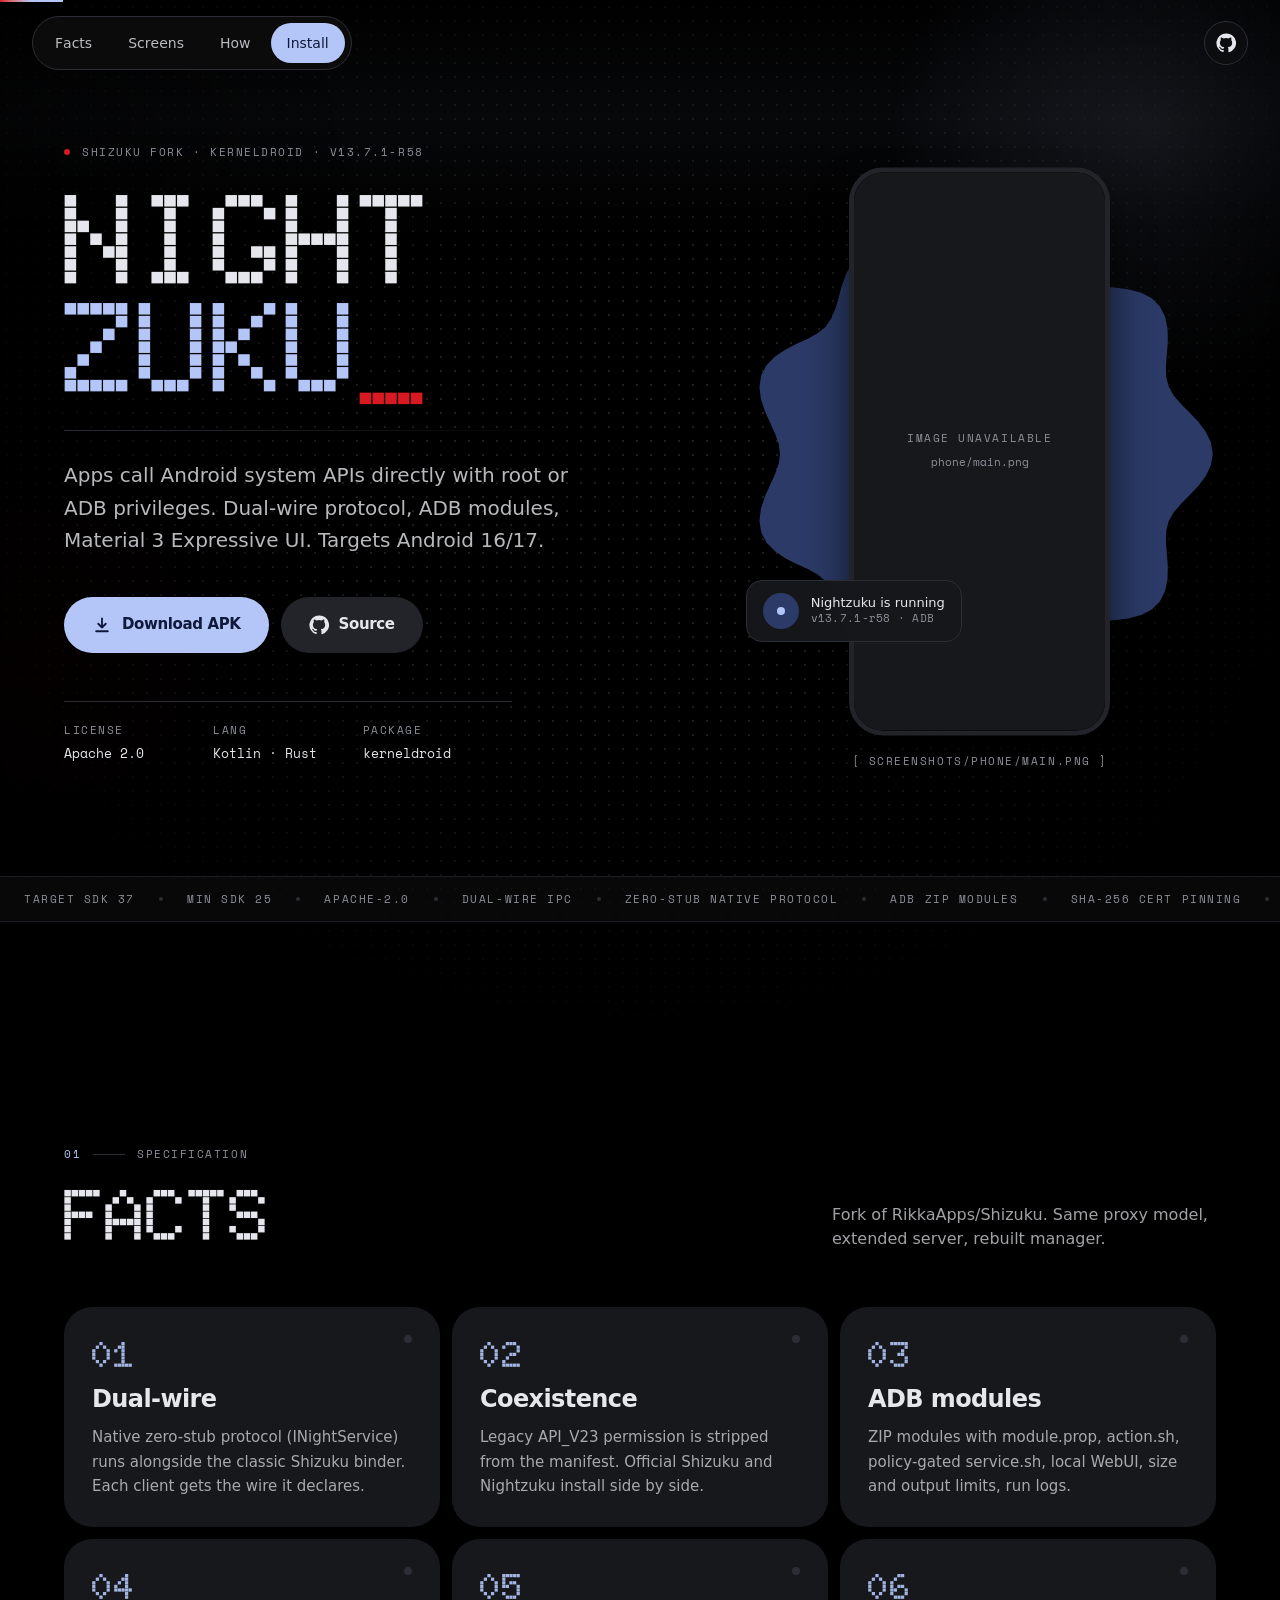
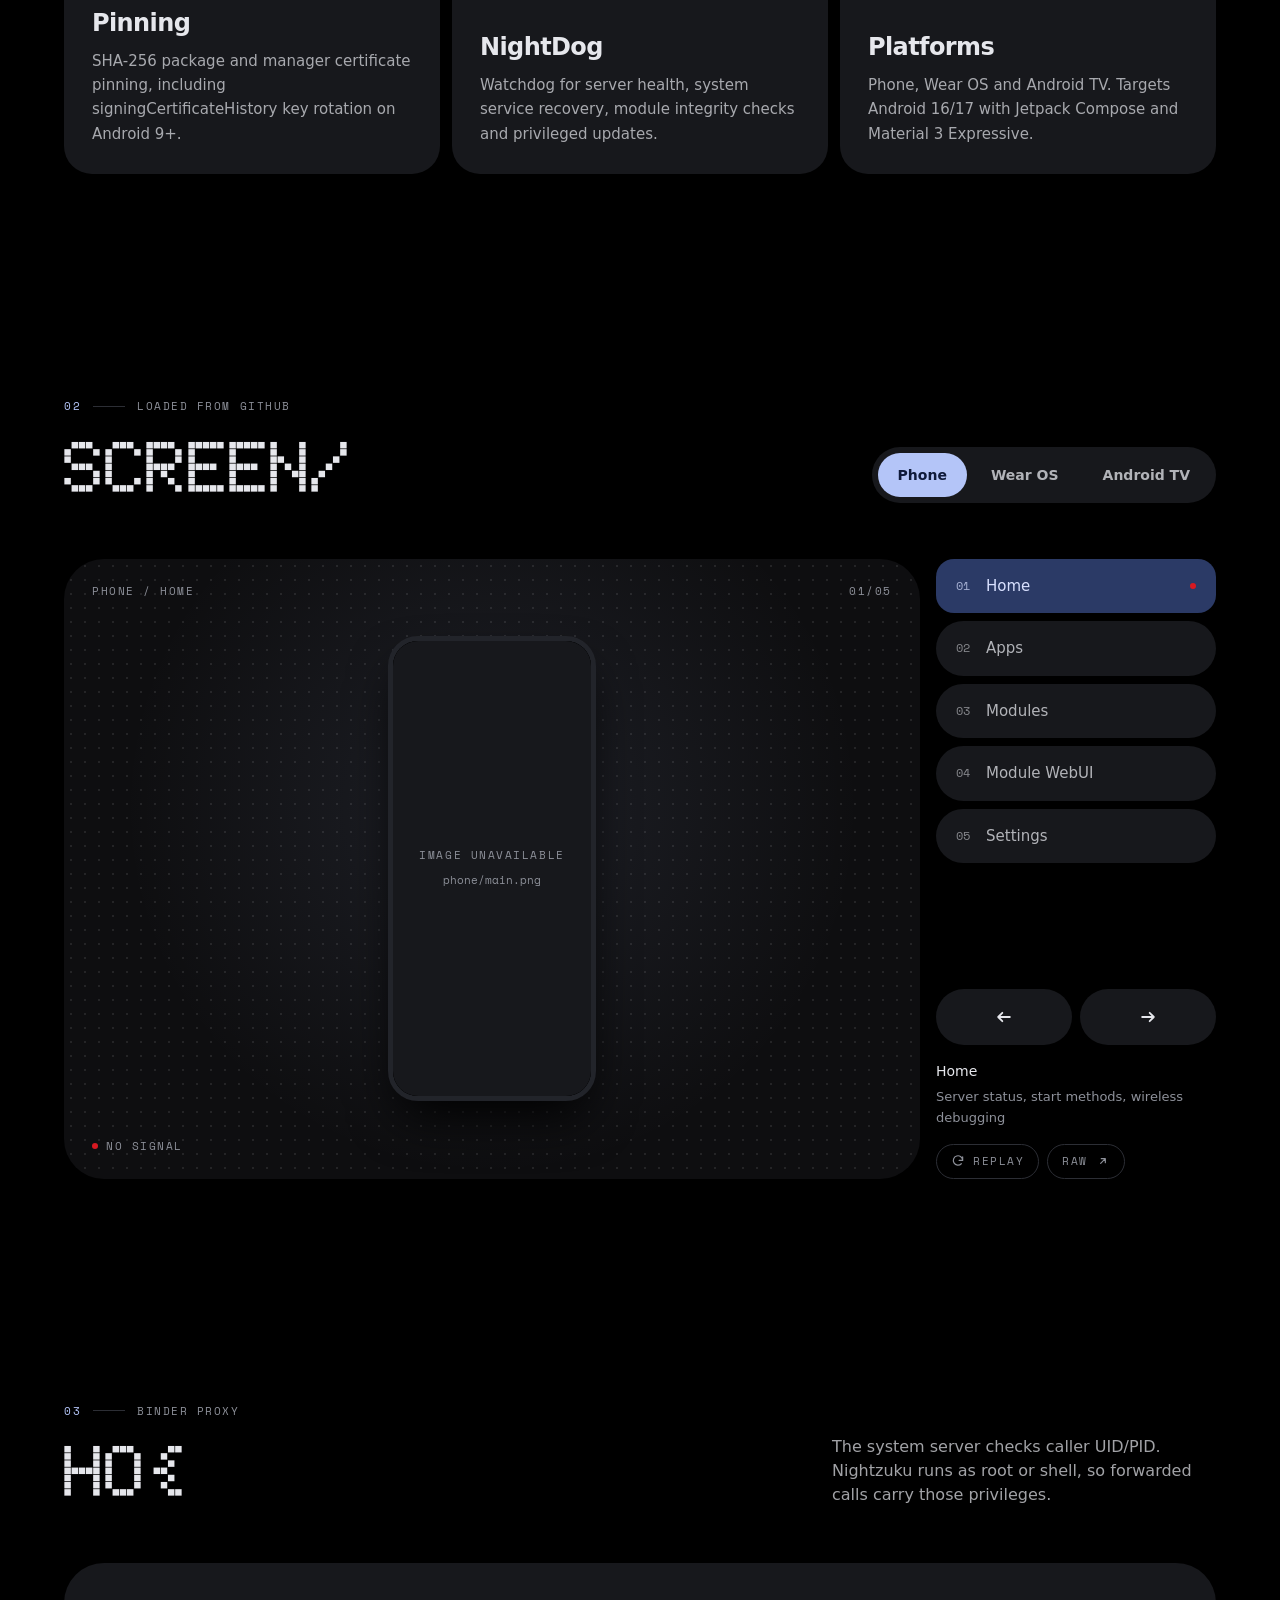
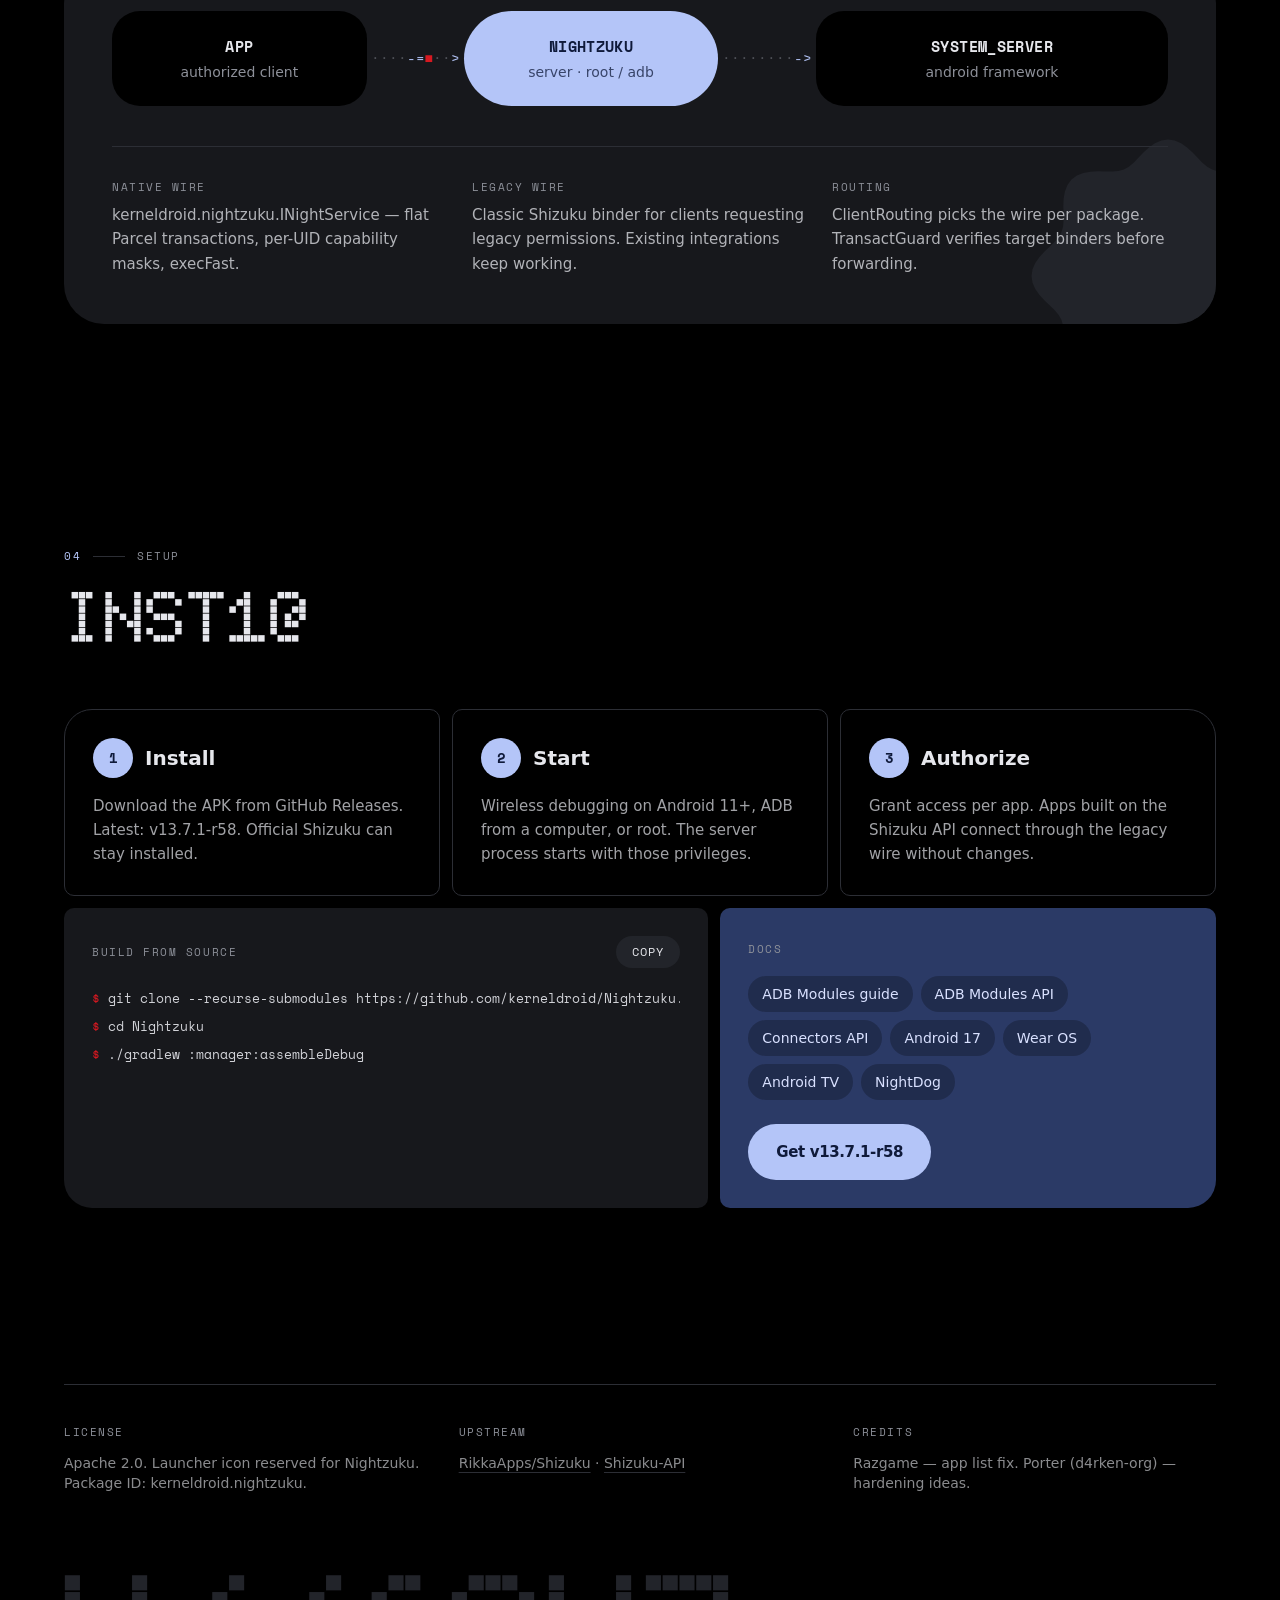
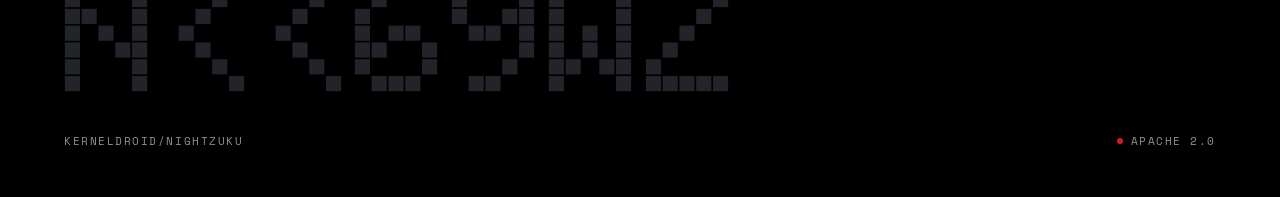
==== commit 51a5ba67: "deploy: update nightzuku landing page" ====
--- a/nightzuku/index.html
+++ b/nightzuku/index.html
@@ -19,18 +19,18 @@
       href="https://raw.githubusercontent.com/kerneldroid/Nightzuku/main/screenshots/phone/main.png"
       crossorigin="anonymous"
     />
-    <script type="module" crossorigin>(function(){const e=document.createElement("link").relList;if(e&&e.supports&&e.supports("modulepreload"))return;for(const l of document.querySelectorAll('link[rel="modulepreload"]'))s(l);new MutationObserver(l=>{for(const c of l)if(c.type==="childList")for(const h of c.addedNodes)h.tagName==="LINK"&&h.rel==="modulepreload"&&s(h)}).observe(document,{childList:!0,subtree:!0});function a(l){const c={};return l.integrity&&(c.integrity=l.integrity),l.referrerPolicy&&(c.referrerPolicy=l.referrerPolicy),l.crossOrigin==="use-credentials"?c.credentials="include":l.crossOrigin==="anonymous"?c.credentials="omit":c.credentials="same-origin",c}function s(l){if(l.ep)return;l.ep=!0;const c=a(l);fetch(l.href,c)}})();var Df={exports:{}},xs={};var xg;function Sx(){if(xg)return xs;xg=1;var i=Symbol.for("react.transitional.element"),e=Symbol.for("react.fragment");function a(s,l,c){var h=null;if(c!==void 0&&(h=""+c),l.key!==void 0&&(h=""+l.key),"key"in l){c={};for(var d in l)d!=="key"&&(c[d]=l[d])}else c=l;return l=c.ref,{$$typeof:i,type:s,key:h,ref:l!==void 0?l:null,props:c}}return xs.Fragment=e,xs.jsx=a,xs.jsxs=a,xs}var Tg;function xx(){return Tg||(Tg=1,Df.exports=Sx()),Df.exports}var C=xx(),wf={exports:{}},Et={};var Ag;function Tx(){if(Ag)return Et;Ag=1;var i=Symbol.for("react.transitional.element"),e=Symbol.for("react.portal"),a=Symbol.for("react.fragment"),s=Symbol.for("react.strict_mode"),l=Symbol.for("react.profiler"),c=Symbol.for("react.consumer"),h=Symbol.for("react.context"),d=Symbol.for("react.forward_ref"),p=Symbol.for("react.suspense"),m=Symbol.for("react.memo"),g=Symbol.for("react.lazy"),v=Symbol.for("react.activity"),b=Symbol.iterator;function x(M){return M===null||typeof M!="object"?null:(M=b&&M[b]||M["@@iterator"],typeof M=="function"?M:null)}var T={isMounted:function(){return!1},enqueueForceUpdate:function(){},enqueueReplaceState:function(){},enqueueSetState:function(){}},A=Object.assign,E={};function N(M,j,F){this.props=M,this.context=j,this.refs=E,this.updater=F||T}N.prototype.isReactComponent={},N.prototype.setState=function(M,j){if(typeof M!="object"&&typeof M!="function"&&M!=null)throw Error("takes an object of state variables to update or a function which returns an object of state variables.");this.updater.enqueueSetState(this,M,j,"setState")},N.prototype.forceUpdate=function(M){this.updater.enqueueForceUpdate(this,M,"forceUpdate")};function O(){}O.prototype=N.prototype;function B(M,j,F){this.props=M,this.context=j,this.refs=E,this.updater=F||T}var H=B.prototype=new O;H.constructor=B,A(H,N.prototype),H.isPureReactComponent=!0;var J=Array.isArray;function et(){}var R={H:null,A:null,T:null,S:null},U=Object.prototype.hasOwnProperty;function at(M,j,F){var Q=F.ref;return{$$typeof:i,type:M,key:j,ref:Q!==void 0?Q:null,props:F}}function nt(M,j){return at(M.type,j,M.props)}function dt(M){return typeof M=="object"&&M!==null&&M.$$typeof===i}function lt(M){var j={"=":"=0",":":"=2"};return"$"+M.replace(/[=:]/g,function(F){return j[F]})}var At=/\/+/g;function ut(M,j){return typeof M=="object"&&M!==null&&M.key!=null?lt(""+M.key):j.toString(36)}function W(M){switch(M.status){case"fulfilled":return M.value;case"rejected":throw M.reason;default:switch(typeof M.status=="string"?M.then(et,et):(M.status="pending",M.then(function(j){M.status==="pending"&&(M.status="fulfilled",M.value=j)},function(j){M.status==="pending"&&(M.status="rejected",M.reason=j)})),M.status){case"fulfilled":return M.value;case"rejected":throw M.reason}}throw M}function w(M,j,F,Q,st){var rt=typeof M;(rt==="undefined"||rt==="boolean")&&(M=null);var pt=!1;if(M===null)pt=!0;else switch(rt){case"bigint":case"string":case"number":pt=!0;break;case"object":switch(M.$$typeof){case i:case e:pt=!0;break;case g:return pt=M._init,w(pt(M._payload),j,F,Q,st)}}if(pt)return st=st(M),pt=Q===""?"."+ut(M,0):Q,J(st)?(F="",pt!=null&&(F=pt.replace(At,"$&/")+"/"),w(st,j,F,"",function(oe){return oe})):st!=null&&(dt(st)&&(st=nt(st,F+(st.key==null||M&&M.key===st.key?"":(""+st.key).replace(At,"$&/")+"/")+pt)),j.push(st)),1;pt=0;var zt=Q===""?".":Q+":";if(J(M))for(var jt=0;jt<M.length;jt++)Q=M[jt],rt=zt+ut(Q,jt),pt+=w(Q,j,F,rt,st);else if(jt=x(M),typeof jt=="function")for(M=jt.call(M),jt=0;!(Q=M.next()).done;)Q=Q.value,rt=zt+ut(Q,jt++),pt+=w(Q,j,F,rt,st);else if(rt==="object"){if(typeof M.then=="function")return w(W(M),j,F,Q,st);throw j=String(M),Error("Objects are not valid as a React child (found: "+(j==="[object Object]"?"object with keys {"+Object.keys(M).join(", ")+"}":j)+"). If you meant to render a collection of children, use an array instead.")}return pt}function L(M,j,F){if(M==null)return M;var Q=[],st=0;return w(M,Q,"","",function(rt){return j.call(F,rt,st++)}),Q}function K(M){if(M._status===-1){var j=M._result;j=j(),j.then(function(F){(M._status===0||M._status===-1)&&(M._status=1,M._result=F)},function(F){(M._status===0||M._status===-1)&&(M._status=2,M._result=F)}),M._status===-1&&(M._status=0,M._result=j)}if(M._status===1)return M._result.default;throw M._result}var it=typeof reportError=="function"?reportError:function(M){if(typeof window=="object"&&typeof window.ErrorEvent=="function"){var j=new window.ErrorEvent("error",{bubbles:!0,cancelable:!0,message:typeof M=="object"&&M!==null&&typeof M.message=="string"?String(M.message):String(M),error:M});if(!window.dispatchEvent(j))return}else if(typeof process=="object"&&typeof process.emit=="function"){process.emit("uncaughtException",M);return}console.error(M)},ot={map:L,forEach:function(M,j,F){L(M,function(){j.apply(this,arguments)},F)},count:function(M){var j=0;return L(M,function(){j++}),j},toArray:function(M){return L(M,function(j){return j})||[]},only:function(M){if(!dt(M))throw Error("React.Children.only expected to receive a single React element child.");return M}};return Et.Activity=v,Et.Children=ot,Et.Component=N,Et.Fragment=a,Et.Profiler=l,Et.PureComponent=B,Et.StrictMode=s,Et.Suspense=p,Et.__CLIENT_INTERNALS_DO_NOT_USE_OR_WARN_USERS_THEY_CANNOT_UPGRADE=R,Et.__COMPILER_RUNTIME={__proto__:null,c:function(M){return R.H.useMemoCache(M)}},Et.cache=function(M){return function(){return M.apply(null,arguments)}},Et.cacheSignal=function(){return null},Et.cloneElement=function(M,j,F){if(M==null)throw Error("The argument must be a React element, but you passed "+M+".");var Q=A({},M.props),st=M.key;if(j!=null)for(rt in j.key!==void 0&&(st=""+j.key),j)!U.call(j,rt)||rt==="key"||rt==="__self"||rt==="__source"||rt==="ref"&&j.ref===void 0||(Q[rt]=j[rt]);var rt=arguments.length-2;if(rt===1)Q.children=F;else if(1<rt){for(var pt=Array(rt),zt=0;zt<rt;zt++)pt[zt]=arguments[zt+2];Q.children=pt}return at(M.type,st,Q)},Et.createContext=function(M){return M={$$typeof:h,_currentValue:M,_currentValue2:M,_threadCount:0,Provider:null,Consumer:null},M.Provider=M,M.Consumer={$$typeof:c,_context:M},M},Et.createElement=function(M,j,F){var Q,st={},rt=null;if(j!=null)for(Q in j.key!==void 0&&(rt=""+j.key),j)U.call(j,Q)&&Q!=="key"&&Q!=="__self"&&Q!=="__source"&&(st[Q]=j[Q]);var pt=arguments.length-2;if(pt===1)st.children=F;else if(1<pt){for(var zt=Array(pt),jt=0;jt<pt;jt++)zt[jt]=arguments[jt+2];st.children=zt}if(M&&M.defaultProps)for(Q in pt=M.defaultProps,pt)st[Q]===void 0&&(st[Q]=pt[Q]);return at(M,rt,st)},Et.createRef=function(){return{current:null}},Et.forwardRef=function(M){return{$$typeof:d,render:M}},Et.isValidElement=dt,Et.lazy=function(M){return{$$typeof:g,_payload:{_status:-1,_result:M},_init:K}},Et.memo=function(M,j){return{$$typeof:m,type:M,compare:j===void 0?null:j}},Et.startTransition=function(M){var j=R.T,F={};R.T=F;try{var Q=M(),st=R.S;st!==null&&st(F,Q),typeof Q=="object"&&Q!==null&&typeof Q.then=="function"&&Q.then(et,it)}catch(rt){it(rt)}finally{j!==null&&F.types!==null&&(j.types=F.types),R.T=j}},Et.unstable_useCacheRefresh=function(){return R.H.useCacheRefresh()},Et.use=function(M){return R.H.use(M)},Et.useActionState=function(M,j,F){return R.H.useActionState(M,j,F)},Et.useCallback=function(M,j){return R.H.useCallback(M,j)},Et.useContext=function(M){return R.H.useContext(M)},Et.useDebugValue=function(){},Et.useDeferredValue=function(M,j){return R.H.useDeferredValue(M,j)},Et.useEffect=function(M,j){return R.H.useEffect(M,j)},Et.useEffectEvent=function(M){return R.H.useEffectEvent(M)},Et.useId=function(){return R.H.useId()},Et.useImperativeHandle=function(M,j,F){return R.H.useImperativeHandle(M,j,F)},Et.useInsertionEffect=function(M,j){return R.H.useInsertionEffect(M,j)},Et.useLayoutEffect=function(M,j){return R.H.useLayoutEffect(M,j)},Et.useMemo=function(M,j){return R.H.useMemo(M,j)},Et.useOptimistic=function(M,j){return R.H.useOptimistic(M,j)},Et.useReducer=function(M,j,F){return R.H.useReducer(M,j,F)},Et.useRef=function(M){return R.H.useRef(M)},Et.useState=function(M){return R.H.useState(M)},Et.useSyncExternalStore=function(M,j,F){return R.H.useSyncExternalStore(M,j,F)},Et.useTransition=function(){return R.H.useTransition()},Et.version="19.2.6",Et}var Eg;function Oh(){return Eg||(Eg=1,wf.exports=Tx()),wf.exports}var q=Oh(),Rf={exports:{}},Ts={},Of={exports:{}},Nf={};var Mg;function Ax(){return Mg||(Mg=1,(function(i){function e(w,L){var K=w.length;w.push(L);t:for(;0<K;){var it=K-1>>>1,ot=w[it];if(0<l(ot,L))w[it]=L,w[K]=ot,K=it;else break t}}function a(w){return w.length===0?null:w[0]}function s(w){if(w.length===0)return null;var L=w[0],K=w.pop();if(K!==L){w[0]=K;t:for(var it=0,ot=w.length,M=ot>>>1;it<M;){var j=2*(it+1)-1,F=w[j],Q=j+1,st=w[Q];if(0>l(F,K))Q<ot&&0>l(st,F)?(w[it]=st,w[Q]=K,it=Q):(w[it]=F,w[j]=K,it=j);else if(Q<ot&&0>l(st,K))w[it]=st,w[Q]=K,it=Q;else break t}}return L}function l(w,L){var K=w.sortIndex-L.sortIndex;return K!==0?K:w.id-L.id}if(i.unstable_now=void 0,typeof performance=="object"&&typeof performance.now=="function"){var c=performance;i.unstable_now=function(){return c.now()}}else{var h=Date,d=h.now();i.unstable_now=function(){return h.now()-d}}var p=[],m=[],g=1,v=null,b=3,x=!1,T=!1,A=!1,E=!1,N=typeof setTimeout=="function"?setTimeout:null,O=typeof clearTimeout=="function"?clearTimeout:null,B=typeof setImmediate<"u"?setImmediate:null;function H(w){for(var L=a(m);L!==null;){if(L.callback===null)s(m);else if(L.startTime<=w)s(m),L.sortIndex=L.expirationTime,e(p,L);else break;L=a(m)}}function J(w){if(A=!1,H(w),!T)if(a(p)!==null)T=!0,et||(et=!0,lt());else{var L=a(m);L!==null&&W(J,L.startTime-w)}}var et=!1,R=-1,U=5,at=-1;function nt(){return E?!0:!(i.unstable_now()-at<U)}function dt(){if(E=!1,et){var w=i.unstable_now();at=w;var L=!0;try{t:{T=!1,A&&(A=!1,O(R),R=-1),x=!0;var K=b;try{e:{for(H(w),v=a(p);v!==null&&!(v.expirationTime>w&&nt());){var it=v.callback;if(typeof it=="function"){v.callback=null,b=v.priorityLevel;var ot=it(v.expirationTime<=w);if(w=i.unstable_now(),typeof ot=="function"){v.callback=ot,H(w),L=!0;break e}v===a(p)&&s(p),H(w)}else s(p);v=a(p)}if(v!==null)L=!0;else{var M=a(m);M!==null&&W(J,M.startTime-w),L=!1}}break t}finally{v=null,b=K,x=!1}L=void 0}}finally{L?lt():et=!1}}}var lt;if(typeof B=="function")lt=function(){B(dt)};else if(typeof MessageChannel<"u"){var At=new MessageChannel,ut=At.port2;At.port1.onmessage=dt,lt=function(){ut.postMessage(null)}}else lt=function(){N(dt,0)};function W(w,L){R=N(function(){w(i.unstable_now())},L)}i.unstable_IdlePriority=5,i.unstable_ImmediatePriority=1,i.unstable_LowPriority=4,i.unstable_NormalPriority=3,i.unstable_Profiling=null,i.unstable_UserBlockingPriority=2,i.unstable_cancelCallback=function(w){w.callback=null},i.unstable_forceFrameRate=function(w){0>w||125<w?console.error("forceFrameRate takes a positive int between 0 and 125, forcing frame rates higher than 125 fps is not supported"):U=0<w?Math.floor(1e3/w):5},i.unstable_getCurrentPriorityLevel=function(){return b},i.unstable_next=function(w){switch(b){case 1:case 2:case 3:var L=3;break;default:L=b}var K=b;b=L;try{return w()}finally{b=K}},i.unstable_requestPaint=function(){E=!0},i.unstable_runWithPriority=function(w,L){switch(w){case 1:case 2:case 3:case 4:case 5:break;default:w=3}var K=b;b=w;try{return L()}finally{b=K}},i.unstable_scheduleCallback=function(w,L,K){var it=i.unstable_now();switch(typeof K=="object"&&K!==null?(K=K.delay,K=typeof K=="number"&&0<K?it+K:it):K=it,w){case 1:var ot=-1;break;case 2:ot=250;break;case 5:ot=1073741823;break;case 4:ot=1e4;break;default:ot=5e3}return ot=K+ot,w={id:g++,callback:L,priorityLevel:w,startTime:K,expirationTime:ot,sortIndex:-1},K>it?(w.sortIndex=K,e(m,w),a(p)===null&&w===a(m)&&(A?(O(R),R=-1):A=!0,W(J,K-it))):(w.sortIndex=ot,e(p,w),T||x||(T=!0,et||(et=!0,lt()))),w},i.unstable_shouldYield=nt,i.unstable_wrapCallback=function(w){var L=b;return function(){var K=b;b=L;try{return w.apply(this,arguments)}finally{b=K}}}})(Nf)),Nf}var Cg;function Ex(){return Cg||(Cg=1,Of.exports=Ax()),Of.exports}var Vf={exports:{}},De={};var Dg;function Mx(){if(Dg)return De;Dg=1;var i=Oh();function e(p){var m="https://react.dev/errors/"+p;if(1<arguments.length){m+="?args[]="+encodeURIComponent(arguments[1]);for(var g=2;g<arguments.length;g++)m+="&args[]="+encodeURIComponent(arguments[g])}return"Minified React error #"+p+"; visit "+m+" for the full message or use the non-minified dev environment for full errors and additional helpful warnings."}function a(){}var s={d:{f:a,r:function(){throw Error(e(522))},D:a,C:a,L:a,m:a,X:a,S:a,M:a},p:0,findDOMNode:null},l=Symbol.for("react.portal");function c(p,m,g){var v=3<arguments.length&&arguments[3]!==void 0?arguments[3]:null;return{$$typeof:l,key:v==null?null:""+v,children:p,containerInfo:m,implementation:g}}var h=i.__CLIENT_INTERNALS_DO_NOT_USE_OR_WARN_USERS_THEY_CANNOT_UPGRADE;function d(p,m){if(p==="font")return"";if(typeof m=="string")return m==="use-credentials"?m:""}return De.__DOM_INTERNALS_DO_NOT_USE_OR_WARN_USERS_THEY_CANNOT_UPGRADE=s,De.createPortal=function(p,m){var g=2<arguments.length&&arguments[2]!==void 0?arguments[2]:null;if(!m||m.nodeType!==1&&m.nodeType!==9&&m.nodeType!==11)throw Error(e(299));return c(p,m,null,g)},De.flushSync=function(p){var m=h.T,g=s.p;try{if(h.T=null,s.p=2,p)return p()}finally{h.T=m,s.p=g,s.d.f()}},De.preconnect=function(p,m){typeof p=="string"&&(m?(m=m.crossOrigin,m=typeof m=="string"?m==="use-credentials"?m:"":void 0):m=null,s.d.C(p,m))},De.prefetchDNS=function(p){typeof p=="string"&&s.d.D(p)},De.preinit=function(p,m){if(typeof p=="string"&&m&&typeof m.as=="string"){var g=m.as,v=d(g,m.crossOrigin),b=typeof m.integrity=="string"?m.integrity:void 0,x=typeof m.fetchPriority=="string"?m.fetchPriority:void 0;g==="style"?s.d.S(p,typeof m.precedence=="string"?m.precedence:void 0,{crossOrigin:v,integrity:b,fetchPriority:x}):g==="script"&&s.d.X(p,{crossOrigin:v,integrity:b,fetchPriority:x,nonce:typeof m.nonce=="string"?m.nonce:void 0})}},De.preinitModule=function(p,m){if(typeof p=="string")if(typeof m=="object"&&m!==null){if(m.as==null||m.as==="script"){var g=d(m.as,m.crossOrigin);s.d.M(p,{crossOrigin:g,integrity:typeof m.integrity=="string"?m.integrity:void 0,nonce:typeof m.nonce=="string"?m.nonce:void 0})}}else m==null&&s.d.M(p)},De.preload=function(p,m){if(typeof p=="string"&&typeof m=="object"&&m!==null&&typeof m.as=="string"){var g=m.as,v=d(g,m.crossOrigin);s.d.L(p,g,{crossOrigin:v,integrity:typeof m.integrity=="string"?m.integrity:void 0,nonce:typeof m.nonce=="string"?m.nonce:void 0,type:typeof m.type=="string"?m.type:void 0,fetchPriority:typeof m.fetchPriority=="string"?m.fetchPriority:void 0,referrerPolicy:typeof m.referrerPolicy=="string"?m.referrerPolicy:void 0,imageSrcSet:typeof m.imageSrcSet=="string"?m.imageSrcSet:void 0,imageSizes:typeof m.imageSizes=="string"?m.imageSizes:void 0,media:typeof m.media=="string"?m.media:void 0})}},De.preloadModule=function(p,m){if(typeof p=="string")if(m){var g=d(m.as,m.crossOrigin);s.d.m(p,{as:typeof m.as=="string"&&m.as!=="script"?m.as:void 0,crossOrigin:g,integrity:typeof m.integrity=="string"?m.integrity:void 0})}else s.d.m(p)},De.requestFormReset=function(p){s.d.r(p)},De.unstable_batchedUpdates=function(p,m){return p(m)},De.useFormState=function(p,m,g){return h.H.useFormState(p,m,g)},De.useFormStatus=function(){return h.H.useHostTransitionStatus()},De.version="19.2.6",De}var wg;function Cx(){if(wg)return Vf.exports;wg=1;function i(){if(!(typeof __REACT_DEVTOOLS_GLOBAL_HOOK__>"u"||typeof __REACT_DEVTOOLS_GLOBAL_HOOK__.checkDCE!="function"))try{__REACT_DEVTOOLS_GLOBAL_HOOK__.checkDCE(i)}catch(e){console.error(e)}}return i(),Vf.exports=Mx(),Vf.exports}var Rg;function Dx(){if(Rg)return Ts;Rg=1;var i=Ex(),e=Oh(),a=Cx();function s(t){var n="https://react.dev/errors/"+t;if(1<arguments.length){n+="?args[]="+encodeURIComponent(arguments[1]);for(var r=2;r<arguments.length;r++)n+="&args[]="+encodeURIComponent(arguments[r])}return"Minified React error #"+t+"; visit "+n+" for the full message or use the non-minified dev environment for full errors and additional helpful warnings."}function l(t){return!(!t||t.nodeType!==1&&t.nodeType!==9&&t.nodeType!==11)}function c(t){var n=t,r=t;if(t.alternate)for(;n.return;)n=n.return;else{t=n;do n=t,(n.flags&4098)!==0&&(r=n.return),t=n.return;while(t)}return n.tag===3?r:null}function h(t){if(t.tag===13){var n=t.memoizedState;if(n===null&&(t=t.alternate,t!==null&&(n=t.memoizedState)),n!==null)return n.dehydrated}return null}function d(t){if(t.tag===31){var n=t.memoizedState;if(n===null&&(t=t.alternate,t!==null&&(n=t.memoizedState)),n!==null)return n.dehydrated}return null}function p(t){if(c(t)!==t)throw Error(s(188))}function m(t){var n=t.alternate;if(!n){if(n=c(t),n===null)throw Error(s(188));return n!==t?null:t}for(var r=t,o=n;;){var u=r.return;if(u===null)break;var f=u.alternate;if(f===null){if(o=u.return,o!==null){r=o;continue}break}if(u.child===f.child){for(f=u.child;f;){if(f===r)return p(u),t;if(f===o)return p(u),n;f=f.sibling}throw Error(s(188))}if(r.return!==o.return)r=u,o=f;else{for(var y=!1,S=u.child;S;){if(S===r){y=!0,r=u,o=f;break}if(S===o){y=!0,o=u,r=f;break}S=S.sibling}if(!y){for(S=f.child;S;){if(S===r){y=!0,r=f,o=u;break}if(S===o){y=!0,o=f,r=u;break}S=S.sibling}if(!y)throw Error(s(189))}}if(r.alternate!==o)throw Error(s(190))}if(r.tag!==3)throw Error(s(188));return r.stateNode.current===r?t:n}function g(t){var n=t.tag;if(n===5||n===26||n===27||n===6)return t;for(t=t.child;t!==null;){if(n=g(t),n!==null)return n;t=t.sibling}return null}var v=Object.assign,b=Symbol.for("react.element"),x=Symbol.for("react.transitional.element"),T=Symbol.for("react.portal"),A=Symbol.for("react.fragment"),E=Symbol.for("react.strict_mode"),N=Symbol.for("react.profiler"),O=Symbol.for("react.consumer"),B=Symbol.for("react.context"),H=Symbol.for("react.forward_ref"),J=Symbol.for("react.suspense"),et=Symbol.for("react.suspense_list"),R=Symbol.for("react.memo"),U=Symbol.for("react.lazy"),at=Symbol.for("react.activity"),nt=Symbol.for("react.memo_cache_sentinel"),dt=Symbol.iterator;function lt(t){return t===null||typeof t!="object"?null:(t=dt&&t[dt]||t["@@iterator"],typeof t=="function"?t:null)}var At=Symbol.for("react.client.reference");function ut(t){if(t==null)return null;if(typeof t=="function")return t.$$typeof===At?null:t.displayName||t.name||null;if(typeof t=="string")return t;switch(t){case A:return"Fragment";case N:return"Profiler";case E:return"StrictMode";case J:return"Suspense";case et:return"SuspenseList";case at:return"Activity"}if(typeof t=="object")switch(t.$$typeof){case T:return"Portal";case B:return t.displayName||"Context";case O:return(t._context.displayName||"Context")+".Consumer";case H:var n=t.render;return t=t.displayName,t||(t=n.displayName||n.name||"",t=t!==""?"ForwardRef("+t+")":"ForwardRef"),t;case R:return n=t.displayName||null,n!==null?n:ut(t.type)||"Memo";case U:n=t._payload,t=t._init;try{return ut(t(n))}catch{}}return null}var W=Array.isArray,w=e.__CLIENT_INTERNALS_DO_NOT_USE_OR_WARN_USERS_THEY_CANNOT_UPGRADE,L=a.__DOM_INTERNALS_DO_NOT_USE_OR_WARN_USERS_THEY_CANNOT_UPGRADE,K={pending:!1,data:null,method:null,action:null},it=[],ot=-1;function M(t){return{current:t}}function j(t){0>ot||(t.current=it[ot],it[ot]=null,ot--)}function F(t,n){ot++,it[ot]=t.current,t.current=n}var Q=M(null),st=M(null),rt=M(null),pt=M(null);function zt(t,n){switch(F(rt,n),F(st,t),F(Q,null),n.nodeType){case 9:case 11:t=(t=n.documentElement)&&(t=t.namespaceURI)?Yp(t):0;break;default:if(t=n.tagName,n=n.namespaceURI)n=Yp(n),t=qp(n,t);else switch(t){case"svg":t=1;break;case"math":t=2;break;default:t=0}}j(Q),F(Q,t)}function jt(){j(Q),j(st),j(rt)}function oe(t){t.memoizedState!==null&&F(pt,t);var n=Q.current,r=qp(n,t.type);n!==r&&(F(st,t),F(Q,r))}function Me(t){st.current===t&&(j(Q),j(st)),pt.current===t&&(j(pt),ys._currentValue=K)}var Qt,En;function ve(t){if(Qt===void 0)try{throw Error()}catch(r){var n=r.stack.trim().match(/\n( *(at )?)/);Qt=n&&n[1]||"",En=-1<r.stack.indexOf(`
+    <script type="module" crossorigin>(function(){const e=document.createElement("link").relList;if(e&&e.supports&&e.supports("modulepreload"))return;for(const l of document.querySelectorAll('link[rel="modulepreload"]'))s(l);new MutationObserver(l=>{for(const c of l)if(c.type==="childList")for(const h of c.addedNodes)h.tagName==="LINK"&&h.rel==="modulepreload"&&s(h)}).observe(document,{childList:!0,subtree:!0});function a(l){const c={};return l.integrity&&(c.integrity=l.integrity),l.referrerPolicy&&(c.referrerPolicy=l.referrerPolicy),l.crossOrigin==="use-credentials"?c.credentials="include":l.crossOrigin==="anonymous"?c.credentials="omit":c.credentials="same-origin",c}function s(l){if(l.ep)return;l.ep=!0;const c=a(l);fetch(l.href,c)}})();var Rf={exports:{}},As={};var Tg;function Sx(){if(Tg)return As;Tg=1;var i=Symbol.for("react.transitional.element"),e=Symbol.for("react.fragment");function a(s,l,c){var h=null;if(c!==void 0&&(h=""+c),l.key!==void 0&&(h=""+l.key),"key"in l){c={};for(var d in l)d!=="key"&&(c[d]=l[d])}else c=l;return l=c.ref,{$$typeof:i,type:s,key:h,ref:l!==void 0?l:null,props:c}}return As.Fragment=e,As.jsx=a,As.jsxs=a,As}var Ag;function xx(){return Ag||(Ag=1,Rf.exports=Sx()),Rf.exports}var C=xx(),Of={exports:{}},Et={};var Eg;function Tx(){if(Eg)return Et;Eg=1;var i=Symbol.for("react.transitional.element"),e=Symbol.for("react.portal"),a=Symbol.for("react.fragment"),s=Symbol.for("react.strict_mode"),l=Symbol.for("react.profiler"),c=Symbol.for("react.consumer"),h=Symbol.for("react.context"),d=Symbol.for("react.forward_ref"),p=Symbol.for("react.suspense"),m=Symbol.for("react.memo"),g=Symbol.for("react.lazy"),v=Symbol.for("react.activity"),b=Symbol.iterator;function x(M){return M===null||typeof M!="object"?null:(M=b&&M[b]||M["@@iterator"],typeof M=="function"?M:null)}var T={isMounted:function(){return!1},enqueueForceUpdate:function(){},enqueueReplaceState:function(){},enqueueSetState:function(){}},A=Object.assign,E={};function N(M,U,F){this.props=M,this.context=U,this.refs=E,this.updater=F||T}N.prototype.isReactComponent={},N.prototype.setState=function(M,U){if(typeof M!="object"&&typeof M!="function"&&M!=null)throw Error("takes an object of state variables to update or a function which returns an object of state variables.");this.updater.enqueueSetState(this,M,U,"setState")},N.prototype.forceUpdate=function(M){this.updater.enqueueForceUpdate(this,M,"forceUpdate")};function O(){}O.prototype=N.prototype;function B(M,U,F){this.props=M,this.context=U,this.refs=E,this.updater=F||T}var H=B.prototype=new O;H.constructor=B,A(H,N.prototype),H.isPureReactComponent=!0;var J=Array.isArray;function et(){}var R={H:null,A:null,T:null,S:null},k=Object.prototype.hasOwnProperty;function it(M,U,F){var I=F.ref;return{$$typeof:i,type:M,key:U,ref:I!==void 0?I:null,props:F}}function nt(M,U){return it(M.type,U,M.props)}function dt(M){return typeof M=="object"&&M!==null&&M.$$typeof===i}function ct(M){var U={"=":"=0",":":"=2"};return"$"+M.replace(/[=:]/g,function(F){return U[F]})}var Tt=/\/+/g;function lt(M,U){return typeof M=="object"&&M!==null&&M.key!=null?ct(""+M.key):U.toString(36)}function $(M){switch(M.status){case"fulfilled":return M.value;case"rejected":throw M.reason;default:switch(typeof M.status=="string"?M.then(et,et):(M.status="pending",M.then(function(U){M.status==="pending"&&(M.status="fulfilled",M.value=U)},function(U){M.status==="pending"&&(M.status="rejected",M.reason=U)})),M.status){case"fulfilled":return M.value;case"rejected":throw M.reason}}throw M}function w(M,U,F,I,st){var rt=typeof M;(rt==="undefined"||rt==="boolean")&&(M=null);var pt=!1;if(M===null)pt=!0;else switch(rt){case"bigint":case"string":case"number":pt=!0;break;case"object":switch(M.$$typeof){case i:case e:pt=!0;break;case g:return pt=M._init,w(pt(M._payload),U,F,I,st)}}if(pt)return st=st(M),pt=I===""?"."+lt(M,0):I,J(st)?(F="",pt!=null&&(F=pt.replace(Tt,"$&/")+"/"),w(st,U,F,"",function(pe){return pe})):st!=null&&(dt(st)&&(st=nt(st,F+(st.key==null||M&&M.key===st.key?"":(""+st.key).replace(Tt,"$&/")+"/")+pt)),U.push(st)),1;pt=0;var zt=I===""?".":I+":";if(J(M))for(var Pt=0;Pt<M.length;Pt++)I=M[Pt],rt=zt+lt(I,Pt),pt+=w(I,U,F,rt,st);else if(Pt=x(M),typeof Pt=="function")for(M=Pt.call(M),Pt=0;!(I=M.next()).done;)I=I.value,rt=zt+lt(I,Pt++),pt+=w(I,U,F,rt,st);else if(rt==="object"){if(typeof M.then=="function")return w($(M),U,F,I,st);throw U=String(M),Error("Objects are not valid as a React child (found: "+(U==="[object Object]"?"object with keys {"+Object.keys(M).join(", ")+"}":U)+"). If you meant to render a collection of children, use an array instead.")}return pt}function L(M,U,F){if(M==null)return M;var I=[],st=0;return w(M,I,"","",function(rt){return U.call(F,rt,st++)}),I}function K(M){if(M._status===-1){var U=M._result;U=U(),U.then(function(F){(M._status===0||M._status===-1)&&(M._status=1,M._result=F)},function(F){(M._status===0||M._status===-1)&&(M._status=2,M._result=F)}),M._status===-1&&(M._status=0,M._result=U)}if(M._status===1)return M._result.default;throw M._result}var at=typeof reportError=="function"?reportError:function(M){if(typeof window=="object"&&typeof window.ErrorEvent=="function"){var U=new window.ErrorEvent("error",{bubbles:!0,cancelable:!0,message:typeof M=="object"&&M!==null&&typeof M.message=="string"?String(M.message):String(M),error:M});if(!window.dispatchEvent(U))return}else if(typeof process=="object"&&typeof process.emit=="function"){process.emit("uncaughtException",M);return}console.error(M)},ot={map:L,forEach:function(M,U,F){L(M,function(){U.apply(this,arguments)},F)},count:function(M){var U=0;return L(M,function(){U++}),U},toArray:function(M){return L(M,function(U){return U})||[]},only:function(M){if(!dt(M))throw Error("React.Children.only expected to receive a single React element child.");return M}};return Et.Activity=v,Et.Children=ot,Et.Component=N,Et.Fragment=a,Et.Profiler=l,Et.PureComponent=B,Et.StrictMode=s,Et.Suspense=p,Et.__CLIENT_INTERNALS_DO_NOT_USE_OR_WARN_USERS_THEY_CANNOT_UPGRADE=R,Et.__COMPILER_RUNTIME={__proto__:null,c:function(M){return R.H.useMemoCache(M)}},Et.cache=function(M){return function(){return M.apply(null,arguments)}},Et.cacheSignal=function(){return null},Et.cloneElement=function(M,U,F){if(M==null)throw Error("The argument must be a React element, but you passed "+M+".");var I=A({},M.props),st=M.key;if(U!=null)for(rt in U.key!==void 0&&(st=""+U.key),U)!k.call(U,rt)||rt==="key"||rt==="__self"||rt==="__source"||rt==="ref"&&U.ref===void 0||(I[rt]=U[rt]);var rt=arguments.length-2;if(rt===1)I.children=F;else if(1<rt){for(var pt=Array(rt),zt=0;zt<rt;zt++)pt[zt]=arguments[zt+2];I.children=pt}return it(M.type,st,I)},Et.createContext=function(M){return M={$$typeof:h,_currentValue:M,_currentValue2:M,_threadCount:0,Provider:null,Consumer:null},M.Provider=M,M.Consumer={$$typeof:c,_context:M},M},Et.createElement=function(M,U,F){var I,st={},rt=null;if(U!=null)for(I in U.key!==void 0&&(rt=""+U.key),U)k.call(U,I)&&I!=="key"&&I!=="__self"&&I!=="__source"&&(st[I]=U[I]);var pt=arguments.length-2;if(pt===1)st.children=F;else if(1<pt){for(var zt=Array(pt),Pt=0;Pt<pt;Pt++)zt[Pt]=arguments[Pt+2];st.children=zt}if(M&&M.defaultProps)for(I in pt=M.defaultProps,pt)st[I]===void 0&&(st[I]=pt[I]);return it(M,rt,st)},Et.createRef=function(){return{current:null}},Et.forwardRef=function(M){return{$$typeof:d,render:M}},Et.isValidElement=dt,Et.lazy=function(M){return{$$typeof:g,_payload:{_status:-1,_result:M},_init:K}},Et.memo=function(M,U){return{$$typeof:m,type:M,compare:U===void 0?null:U}},Et.startTransition=function(M){var U=R.T,F={};R.T=F;try{var I=M(),st=R.S;st!==null&&st(F,I),typeof I=="object"&&I!==null&&typeof I.then=="function"&&I.then(et,at)}catch(rt){at(rt)}finally{U!==null&&F.types!==null&&(U.types=F.types),R.T=U}},Et.unstable_useCacheRefresh=function(){return R.H.useCacheRefresh()},Et.use=function(M){return R.H.use(M)},Et.useActionState=function(M,U,F){return R.H.useActionState(M,U,F)},Et.useCallback=function(M,U){return R.H.useCallback(M,U)},Et.useContext=function(M){return R.H.useContext(M)},Et.useDebugValue=function(){},Et.useDeferredValue=function(M,U){return R.H.useDeferredValue(M,U)},Et.useEffect=function(M,U){return R.H.useEffect(M,U)},Et.useEffectEvent=function(M){return R.H.useEffectEvent(M)},Et.useId=function(){return R.H.useId()},Et.useImperativeHandle=function(M,U,F){return R.H.useImperativeHandle(M,U,F)},Et.useInsertionEffect=function(M,U){return R.H.useInsertionEffect(M,U)},Et.useLayoutEffect=function(M,U){return R.H.useLayoutEffect(M,U)},Et.useMemo=function(M,U){return R.H.useMemo(M,U)},Et.useOptimistic=function(M,U){return R.H.useOptimistic(M,U)},Et.useReducer=function(M,U,F){return R.H.useReducer(M,U,F)},Et.useRef=function(M){return R.H.useRef(M)},Et.useState=function(M){return R.H.useState(M)},Et.useSyncExternalStore=function(M,U,F){return R.H.useSyncExternalStore(M,U,F)},Et.useTransition=function(){return R.H.useTransition()},Et.version="19.2.6",Et}var Mg;function Vh(){return Mg||(Mg=1,Of.exports=Tx()),Of.exports}var q=Vh(),Nf={exports:{}},Es={},Vf={exports:{}},Bf={};var Cg;function Ax(){return Cg||(Cg=1,(function(i){function e(w,L){var K=w.length;w.push(L);t:for(;0<K;){var at=K-1>>>1,ot=w[at];if(0<l(ot,L))w[at]=L,w[K]=ot,K=at;else break t}}function a(w){return w.length===0?null:w[0]}function s(w){if(w.length===0)return null;var L=w[0],K=w.pop();if(K!==L){w[0]=K;t:for(var at=0,ot=w.length,M=ot>>>1;at<M;){var U=2*(at+1)-1,F=w[U],I=U+1,st=w[I];if(0>l(F,K))I<ot&&0>l(st,F)?(w[at]=st,w[I]=K,at=I):(w[at]=F,w[U]=K,at=U);else if(I<ot&&0>l(st,K))w[at]=st,w[I]=K,at=I;else break t}}return L}function l(w,L){var K=w.sortIndex-L.sortIndex;return K!==0?K:w.id-L.id}if(i.unstable_now=void 0,typeof performance=="object"&&typeof performance.now=="function"){var c=performance;i.unstable_now=function(){return c.now()}}else{var h=Date,d=h.now();i.unstable_now=function(){return h.now()-d}}var p=[],m=[],g=1,v=null,b=3,x=!1,T=!1,A=!1,E=!1,N=typeof setTimeout=="function"?setTimeout:null,O=typeof clearTimeout=="function"?clearTimeout:null,B=typeof setImmediate<"u"?setImmediate:null;function H(w){for(var L=a(m);L!==null;){if(L.callback===null)s(m);else if(L.startTime<=w)s(m),L.sortIndex=L.expirationTime,e(p,L);else break;L=a(m)}}function J(w){if(A=!1,H(w),!T)if(a(p)!==null)T=!0,et||(et=!0,ct());else{var L=a(m);L!==null&&$(J,L.startTime-w)}}var et=!1,R=-1,k=5,it=-1;function nt(){return E?!0:!(i.unstable_now()-it<k)}function dt(){if(E=!1,et){var w=i.unstable_now();it=w;var L=!0;try{t:{T=!1,A&&(A=!1,O(R),R=-1),x=!0;var K=b;try{e:{for(H(w),v=a(p);v!==null&&!(v.expirationTime>w&&nt());){var at=v.callback;if(typeof at=="function"){v.callback=null,b=v.priorityLevel;var ot=at(v.expirationTime<=w);if(w=i.unstable_now(),typeof ot=="function"){v.callback=ot,H(w),L=!0;break e}v===a(p)&&s(p),H(w)}else s(p);v=a(p)}if(v!==null)L=!0;else{var M=a(m);M!==null&&$(J,M.startTime-w),L=!1}}break t}finally{v=null,b=K,x=!1}L=void 0}}finally{L?ct():et=!1}}}var ct;if(typeof B=="function")ct=function(){B(dt)};else if(typeof MessageChannel<"u"){var Tt=new MessageChannel,lt=Tt.port2;Tt.port1.onmessage=dt,ct=function(){lt.postMessage(null)}}else ct=function(){N(dt,0)};function $(w,L){R=N(function(){w(i.unstable_now())},L)}i.unstable_IdlePriority=5,i.unstable_ImmediatePriority=1,i.unstable_LowPriority=4,i.unstable_NormalPriority=3,i.unstable_Profiling=null,i.unstable_UserBlockingPriority=2,i.unstable_cancelCallback=function(w){w.callback=null},i.unstable_forceFrameRate=function(w){0>w||125<w?console.error("forceFrameRate takes a positive int between 0 and 125, forcing frame rates higher than 125 fps is not supported"):k=0<w?Math.floor(1e3/w):5},i.unstable_getCurrentPriorityLevel=function(){return b},i.unstable_next=function(w){switch(b){case 1:case 2:case 3:var L=3;break;default:L=b}var K=b;b=L;try{return w()}finally{b=K}},i.unstable_requestPaint=function(){E=!0},i.unstable_runWithPriority=function(w,L){switch(w){case 1:case 2:case 3:case 4:case 5:break;default:w=3}var K=b;b=w;try{return L()}finally{b=K}},i.unstable_scheduleCallback=function(w,L,K){var at=i.unstable_now();switch(typeof K=="object"&&K!==null?(K=K.delay,K=typeof K=="number"&&0<K?at+K:at):K=at,w){case 1:var ot=-1;break;case 2:ot=250;break;case 5:ot=1073741823;break;case 4:ot=1e4;break;default:ot=5e3}return ot=K+ot,w={id:g++,callback:L,priorityLevel:w,startTime:K,expirationTime:ot,sortIndex:-1},K>at?(w.sortIndex=K,e(m,w),a(p)===null&&w===a(m)&&(A?(O(R),R=-1):A=!0,$(J,K-at))):(w.sortIndex=ot,e(p,w),T||x||(T=!0,et||(et=!0,ct()))),w},i.unstable_shouldYield=nt,i.unstable_wrapCallback=function(w){var L=b;return function(){var K=b;b=L;try{return w.apply(this,arguments)}finally{b=K}}}})(Bf)),Bf}var Dg;function Ex(){return Dg||(Dg=1,Vf.exports=Ax()),Vf.exports}var zf={exports:{}},we={};var wg;function Mx(){if(wg)return we;wg=1;var i=Vh();function e(p){var m="https://react.dev/errors/"+p;if(1<arguments.length){m+="?args[]="+encodeURIComponent(arguments[1]);for(var g=2;g<arguments.length;g++)m+="&args[]="+encodeURIComponent(arguments[g])}return"Minified React error #"+p+"; visit "+m+" for the full message or use the non-minified dev environment for full errors and additional helpful warnings."}function a(){}var s={d:{f:a,r:function(){throw Error(e(522))},D:a,C:a,L:a,m:a,X:a,S:a,M:a},p:0,findDOMNode:null},l=Symbol.for("react.portal");function c(p,m,g){var v=3<arguments.length&&arguments[3]!==void 0?arguments[3]:null;return{$$typeof:l,key:v==null?null:""+v,children:p,containerInfo:m,implementation:g}}var h=i.__CLIENT_INTERNALS_DO_NOT_USE_OR_WARN_USERS_THEY_CANNOT_UPGRADE;function d(p,m){if(p==="font")return"";if(typeof m=="string")return m==="use-credentials"?m:""}return we.__DOM_INTERNALS_DO_NOT_USE_OR_WARN_USERS_THEY_CANNOT_UPGRADE=s,we.createPortal=function(p,m){var g=2<arguments.length&&arguments[2]!==void 0?arguments[2]:null;if(!m||m.nodeType!==1&&m.nodeType!==9&&m.nodeType!==11)throw Error(e(299));return c(p,m,null,g)},we.flushSync=function(p){var m=h.T,g=s.p;try{if(h.T=null,s.p=2,p)return p()}finally{h.T=m,s.p=g,s.d.f()}},we.preconnect=function(p,m){typeof p=="string"&&(m?(m=m.crossOrigin,m=typeof m=="string"?m==="use-credentials"?m:"":void 0):m=null,s.d.C(p,m))},we.prefetchDNS=function(p){typeof p=="string"&&s.d.D(p)},we.preinit=function(p,m){if(typeof p=="string"&&m&&typeof m.as=="string"){var g=m.as,v=d(g,m.crossOrigin),b=typeof m.integrity=="string"?m.integrity:void 0,x=typeof m.fetchPriority=="string"?m.fetchPriority:void 0;g==="style"?s.d.S(p,typeof m.precedence=="string"?m.precedence:void 0,{crossOrigin:v,integrity:b,fetchPriority:x}):g==="script"&&s.d.X(p,{crossOrigin:v,integrity:b,fetchPriority:x,nonce:typeof m.nonce=="string"?m.nonce:void 0})}},we.preinitModule=function(p,m){if(typeof p=="string")if(typeof m=="object"&&m!==null){if(m.as==null||m.as==="script"){var g=d(m.as,m.crossOrigin);s.d.M(p,{crossOrigin:g,integrity:typeof m.integrity=="string"?m.integrity:void 0,nonce:typeof m.nonce=="string"?m.nonce:void 0})}}else m==null&&s.d.M(p)},we.preload=function(p,m){if(typeof p=="string"&&typeof m=="object"&&m!==null&&typeof m.as=="string"){var g=m.as,v=d(g,m.crossOrigin);s.d.L(p,g,{crossOrigin:v,integrity:typeof m.integrity=="string"?m.integrity:void 0,nonce:typeof m.nonce=="string"?m.nonce:void 0,type:typeof m.type=="string"?m.type:void 0,fetchPriority:typeof m.fetchPriority=="string"?m.fetchPriority:void 0,referrerPolicy:typeof m.referrerPolicy=="string"?m.referrerPolicy:void 0,imageSrcSet:typeof m.imageSrcSet=="string"?m.imageSrcSet:void 0,imageSizes:typeof m.imageSizes=="string"?m.imageSizes:void 0,media:typeof m.media=="string"?m.media:void 0})}},we.preloadModule=function(p,m){if(typeof p=="string")if(m){var g=d(m.as,m.crossOrigin);s.d.m(p,{as:typeof m.as=="string"&&m.as!=="script"?m.as:void 0,crossOrigin:g,integrity:typeof m.integrity=="string"?m.integrity:void 0})}else s.d.m(p)},we.requestFormReset=function(p){s.d.r(p)},we.unstable_batchedUpdates=function(p,m){return p(m)},we.useFormState=function(p,m,g){return h.H.useFormState(p,m,g)},we.useFormStatus=function(){return h.H.useHostTransitionStatus()},we.version="19.2.6",we}var Rg;function Cx(){if(Rg)return zf.exports;Rg=1;function i(){if(!(typeof __REACT_DEVTOOLS_GLOBAL_HOOK__>"u"||typeof __REACT_DEVTOOLS_GLOBAL_HOOK__.checkDCE!="function"))try{__REACT_DEVTOOLS_GLOBAL_HOOK__.checkDCE(i)}catch(e){console.error(e)}}return i(),zf.exports=Mx(),zf.exports}var Og;function Dx(){if(Og)return Es;Og=1;var i=Ex(),e=Vh(),a=Cx();function s(t){var n="https://react.dev/errors/"+t;if(1<arguments.length){n+="?args[]="+encodeURIComponent(arguments[1]);for(var r=2;r<arguments.length;r++)n+="&args[]="+encodeURIComponent(arguments[r])}return"Minified React error #"+t+"; visit "+n+" for the full message or use the non-minified dev environment for full errors and additional helpful warnings."}function l(t){return!(!t||t.nodeType!==1&&t.nodeType!==9&&t.nodeType!==11)}function c(t){var n=t,r=t;if(t.alternate)for(;n.return;)n=n.return;else{t=n;do n=t,(n.flags&4098)!==0&&(r=n.return),t=n.return;while(t)}return n.tag===3?r:null}function h(t){if(t.tag===13){var n=t.memoizedState;if(n===null&&(t=t.alternate,t!==null&&(n=t.memoizedState)),n!==null)return n.dehydrated}return null}function d(t){if(t.tag===31){var n=t.memoizedState;if(n===null&&(t=t.alternate,t!==null&&(n=t.memoizedState)),n!==null)return n.dehydrated}return null}function p(t){if(c(t)!==t)throw Error(s(188))}function m(t){var n=t.alternate;if(!n){if(n=c(t),n===null)throw Error(s(188));return n!==t?null:t}for(var r=t,o=n;;){var u=r.return;if(u===null)break;var f=u.alternate;if(f===null){if(o=u.return,o!==null){r=o;continue}break}if(u.child===f.child){for(f=u.child;f;){if(f===r)return p(u),t;if(f===o)return p(u),n;f=f.sibling}throw Error(s(188))}if(r.return!==o.return)r=u,o=f;else{for(var y=!1,S=u.child;S;){if(S===r){y=!0,r=u,o=f;break}if(S===o){y=!0,o=u,r=f;break}S=S.sibling}if(!y){for(S=f.child;S;){if(S===r){y=!0,r=f,o=u;break}if(S===o){y=!0,o=f,r=u;break}S=S.sibling}if(!y)throw Error(s(189))}}if(r.alternate!==o)throw Error(s(190))}if(r.tag!==3)throw Error(s(188));return r.stateNode.current===r?t:n}function g(t){var n=t.tag;if(n===5||n===26||n===27||n===6)return t;for(t=t.child;t!==null;){if(n=g(t),n!==null)return n;t=t.sibling}return null}var v=Object.assign,b=Symbol.for("react.element"),x=Symbol.for("react.transitional.element"),T=Symbol.for("react.portal"),A=Symbol.for("react.fragment"),E=Symbol.for("react.strict_mode"),N=Symbol.for("react.profiler"),O=Symbol.for("react.consumer"),B=Symbol.for("react.context"),H=Symbol.for("react.forward_ref"),J=Symbol.for("react.suspense"),et=Symbol.for("react.suspense_list"),R=Symbol.for("react.memo"),k=Symbol.for("react.lazy"),it=Symbol.for("react.activity"),nt=Symbol.for("react.memo_cache_sentinel"),dt=Symbol.iterator;function ct(t){return t===null||typeof t!="object"?null:(t=dt&&t[dt]||t["@@iterator"],typeof t=="function"?t:null)}var Tt=Symbol.for("react.client.reference");function lt(t){if(t==null)return null;if(typeof t=="function")return t.$$typeof===Tt?null:t.displayName||t.name||null;if(typeof t=="string")return t;switch(t){case A:return"Fragment";case N:return"Profiler";case E:return"StrictMode";case J:return"Suspense";case et:return"SuspenseList";case it:return"Activity"}if(typeof t=="object")switch(t.$$typeof){case T:return"Portal";case B:return t.displayName||"Context";case O:return(t._context.displayName||"Context")+".Consumer";case H:var n=t.render;return t=t.displayName,t||(t=n.displayName||n.name||"",t=t!==""?"ForwardRef("+t+")":"ForwardRef"),t;case R:return n=t.displayName||null,n!==null?n:lt(t.type)||"Memo";case k:n=t._payload,t=t._init;try{return lt(t(n))}catch{}}return null}var $=Array.isArray,w=e.__CLIENT_INTERNALS_DO_NOT_USE_OR_WARN_USERS_THEY_CANNOT_UPGRADE,L=a.__DOM_INTERNALS_DO_NOT_USE_OR_WARN_USERS_THEY_CANNOT_UPGRADE,K={pending:!1,data:null,method:null,action:null},at=[],ot=-1;function M(t){return{current:t}}function U(t){0>ot||(t.current=at[ot],at[ot]=null,ot--)}function F(t,n){ot++,at[ot]=t.current,t.current=n}var I=M(null),st=M(null),rt=M(null),pt=M(null);function zt(t,n){switch(F(rt,n),F(st,t),F(I,null),n.nodeType){case 9:case 11:t=(t=n.documentElement)&&(t=t.namespaceURI)?qp(t):0;break;default:if(t=n.tagName,n=n.namespaceURI)n=qp(n),t=Xp(n,t);else switch(t){case"svg":t=1;break;case"math":t=2;break;default:t=0}}U(I),F(I,t)}function Pt(){U(I),U(st),U(rt)}function pe(t){t.memoizedState!==null&&F(pt,t);var n=I.current,r=Xp(n,t.type);n!==r&&(F(st,t),F(I,r))}function Ce(t){st.current===t&&(U(I),U(st)),pt.current===t&&(U(pt),bs._currentValue=K)}var It,Tn;function De(t){if(It===void 0)try{throw Error()}catch(r){var n=r.stack.trim().match(/\n( *(at )?)/);It=n&&n[1]||"",Tn=-1<r.stack.indexOf(`
     at`)?" (<anonymous>)":-1<r.stack.indexOf("@")?"@unknown:0:0":""}return`
-`+Qt+t+En}var Ve=!1;function Ge(t,n){if(!t||Ve)return"";Ve=!0;var r=Error.prepareStackTrace;Error.prepareStackTrace=void 0;try{var o={DetermineComponentFrameRoot:function(){try{if(n){var tt=function(){throw Error()};if(Object.defineProperty(tt.prototype,"props",{set:function(){throw Error()}}),typeof Reflect=="object"&&Reflect.construct){try{Reflect.construct(tt,[])}catch(X){var G=X}Reflect.construct(t,[],tt)}else{try{tt.call()}catch(X){G=X}t.call(tt.prototype)}}else{try{throw Error()}catch(X){G=X}(tt=t())&&typeof tt.catch=="function"&&tt.catch(function(){})}}catch(X){if(X&&G&&typeof X.stack=="string")return[X.stack,G.stack]}return[null,null]}};o.DetermineComponentFrameRoot.displayName="DetermineComponentFrameRoot";var u=Object.getOwnPropertyDescriptor(o.DetermineComponentFrameRoot,"name");u&&u.configurable&&Object.defineProperty(o.DetermineComponentFrameRoot,"name",{value:"DetermineComponentFrameRoot"});var f=o.DetermineComponentFrameRoot(),y=f[0],S=f[1];if(y&&S){var D=y.split(`
-`),k=S.split(`
-`);for(u=o=0;o<D.length&&!D[o].includes("DetermineComponentFrameRoot");)o++;for(;u<k.length&&!k[u].includes("DetermineComponentFrameRoot");)u++;if(o===D.length||u===k.length)for(o=D.length-1,u=k.length-1;1<=o&&0<=u&&D[o]!==k[u];)u--;for(;1<=o&&0<=u;o--,u--)if(D[o]!==k[u]){if(o!==1||u!==1)do if(o--,u--,0>u||D[o]!==k[u]){var I=`
-`+D[o].replace(" at new "," at ");return t.displayName&&I.includes("<anonymous>")&&(I=I.replace("<anonymous>",t.displayName)),I}while(1<=o&&0<=u);break}}}finally{Ve=!1,Error.prepareStackTrace=r}return(r=t?t.displayName||t.name:"")?ve(r):""}function Mi(t,n){switch(t.tag){case 26:case 27:case 5:return ve(t.type);case 16:return ve("Lazy");case 13:return t.child!==n&&n!==null?ve("Suspense Fallback"):ve("Suspense");case 19:return ve("SuspenseList");case 0:case 15:return Ge(t.type,!1);case 11:return Ge(t.type.render,!1);case 1:return Ge(t.type,!0);case 31:return ve("Activity");default:return""}}function Fe(t){try{var n="",r=null;do n+=Mi(t,r),r=t,t=t.return;while(t);return n}catch(o){return`
+`+It+t+Tn}var ha=!1;function Pn(t,n){if(!t||ha)return"";ha=!0;var r=Error.prepareStackTrace;Error.prepareStackTrace=void 0;try{var o={DetermineComponentFrameRoot:function(){try{if(n){var tt=function(){throw Error()};if(Object.defineProperty(tt.prototype,"props",{set:function(){throw Error()}}),typeof Reflect=="object"&&Reflect.construct){try{Reflect.construct(tt,[])}catch(X){var G=X}Reflect.construct(t,[],tt)}else{try{tt.call()}catch(X){G=X}t.call(tt.prototype)}}else{try{throw Error()}catch(X){G=X}(tt=t())&&typeof tt.catch=="function"&&tt.catch(function(){})}}catch(X){if(X&&G&&typeof X.stack=="string")return[X.stack,G.stack]}return[null,null]}};o.DetermineComponentFrameRoot.displayName="DetermineComponentFrameRoot";var u=Object.getOwnPropertyDescriptor(o.DetermineComponentFrameRoot,"name");u&&u.configurable&&Object.defineProperty(o.DetermineComponentFrameRoot,"name",{value:"DetermineComponentFrameRoot"});var f=o.DetermineComponentFrameRoot(),y=f[0],S=f[1];if(y&&S){var D=y.split(`
+`),_=S.split(`
+`);for(u=o=0;o<D.length&&!D[o].includes("DetermineComponentFrameRoot");)o++;for(;u<_.length&&!_[u].includes("DetermineComponentFrameRoot");)u++;if(o===D.length||u===_.length)for(o=D.length-1,u=_.length-1;1<=o&&0<=u&&D[o]!==_[u];)u--;for(;1<=o&&0<=u;o--,u--)if(D[o]!==_[u]){if(o!==1||u!==1)do if(o--,u--,0>u||D[o]!==_[u]){var Z=`
+`+D[o].replace(" at new "," at ");return t.displayName&&Z.includes("<anonymous>")&&(Z=Z.replace("<anonymous>",t.displayName)),Z}while(1<=o&&0<=u);break}}}finally{ha=!1,Error.prepareStackTrace=r}return(r=t?t.displayName||t.name:"")?De(r):""}function rn(t,n){switch(t.tag){case 26:case 27:case 5:return De(t.type);case 16:return De("Lazy");case 13:return t.child!==n&&n!==null?De("Suspense Fallback"):De("Suspense");case 19:return De("SuspenseList");case 0:case 15:return Pn(t.type,!1);case 11:return Pn(t.type.render,!1);case 1:return Pn(t.type,!0);case 31:return De("Activity");default:return""}}function ge(t){try{var n="",r=null;do n+=rn(t,r),r=t,t=t.return;while(t);return n}catch(o){return`
 Error generating stack: `+o.message+`
-`+o.stack}}var on=Object.prototype.hasOwnProperty,da=i.unstable_scheduleCallback,Yn=i.unstable_cancelCallback,qn=i.unstable_shouldYield,Pn=i.unstable_requestPaint,Ce=i.unstable_now,Js=i.unstable_getCurrentPriorityLevel,Ya=i.unstable_ImmediatePriority,qa=i.unstable_UserBlockingPriority,Xa=i.unstable_NormalPriority,eb=i.unstable_LowPriority,Ed=i.unstable_IdlePriority,nb=i.log,ab=i.unstable_setDisableYieldValue,Rr=null,Ye=null;function ma(t){if(typeof nb=="function"&&ab(t),Ye&&typeof Ye.setStrictMode=="function")try{Ye.setStrictMode(Rr,t)}catch{}}var qe=Math.clz32?Math.clz32:sb,ib=Math.log,rb=Math.LN2;function sb(t){return t>>>=0,t===0?32:31-(ib(t)/rb|0)|0}var Ws=256,$s=262144,to=4194304;function Ka(t){var n=t&42;if(n!==0)return n;switch(t&-t){case 1:return 1;case 2:return 2;case 4:return 4;case 8:return 8;case 16:return 16;case 32:return 32;case 64:return 64;case 128:return 128;case 256:case 512:case 1024:case 2048:case 4096:case 8192:case 16384:case 32768:case 65536:case 131072:return t&261888;case 262144:case 524288:case 1048576:case 2097152:return t&3932160;case 4194304:case 8388608:case 16777216:case 33554432:return t&62914560;case 67108864:return 67108864;case 134217728:return 134217728;case 268435456:return 268435456;case 536870912:return 536870912;case 1073741824:return 0;default:return t}}function eo(t,n,r){var o=t.pendingLanes;if(o===0)return 0;var u=0,f=t.suspendedLanes,y=t.pingedLanes;t=t.warmLanes;var S=o&134217727;return S!==0?(o=S&~f,o!==0?u=Ka(o):(y&=S,y!==0?u=Ka(y):r||(r=S&~t,r!==0&&(u=Ka(r))))):(S=o&~f,S!==0?u=Ka(S):y!==0?u=Ka(y):r||(r=o&~t,r!==0&&(u=Ka(r)))),u===0?0:n!==0&&n!==u&&(n&f)===0&&(f=u&-u,r=n&-n,f>=r||f===32&&(r&4194048)!==0)?n:u}function Or(t,n){return(t.pendingLanes&~(t.suspendedLanes&~t.pingedLanes)&n)===0}function ob(t,n){switch(t){case 1:case 2:case 4:case 8:case 64:return n+250;case 16:case 32:case 128:case 256:case 512:case 1024:case 2048:case 4096:case 8192:case 16384:case 32768:case 65536:case 131072:case 262144:case 524288:case 1048576:case 2097152:return n+5e3;case 4194304:case 8388608:case 16777216:case 33554432:return-1;case 67108864:case 134217728:case 268435456:case 536870912:case 1073741824:return-1;default:return-1}}function Md(){var t=to;return to<<=1,(to&62914560)===0&&(to=4194304),t}function mu(t){for(var n=[],r=0;31>r;r++)n.push(t);return n}function Nr(t,n){t.pendingLanes|=n,n!==268435456&&(t.suspendedLanes=0,t.pingedLanes=0,t.warmLanes=0)}function lb(t,n,r,o,u,f){var y=t.pendingLanes;t.pendingLanes=r,t.suspendedLanes=0,t.pingedLanes=0,t.warmLanes=0,t.expiredLanes&=r,t.entangledLanes&=r,t.errorRecoveryDisabledLanes&=r,t.shellSuspendCounter=0;var S=t.entanglements,D=t.expirationTimes,k=t.hiddenUpdates;for(r=y&~r;0<r;){var I=31-qe(r),tt=1<<I;S[I]=0,D[I]=-1;var G=k[I];if(G!==null)for(k[I]=null,I=0;I<G.length;I++){var X=G[I];X!==null&&(X.lane&=-536870913)}r&=~tt}o!==0&&Cd(t,o,0),f!==0&&u===0&&t.tag!==0&&(t.suspendedLanes|=f&~(y&~n))}function Cd(t,n,r){t.pendingLanes|=n,t.suspendedLanes&=~n;var o=31-qe(n);t.entangledLanes|=n,t.entanglements[o]=t.entanglements[o]|1073741824|r&261930}function Dd(t,n){var r=t.entangledLanes|=n;for(t=t.entanglements;r;){var o=31-qe(r),u=1<<o;u&n|t[o]&n&&(t[o]|=n),r&=~u}}function wd(t,n){var r=n&-n;return r=(r&42)!==0?1:pu(r),(r&(t.suspendedLanes|n))!==0?0:r}function pu(t){switch(t){case 2:t=1;break;case 8:t=4;break;case 32:t=16;break;case 256:case 512:case 1024:case 2048:case 4096:case 8192:case 16384:case 32768:case 65536:case 131072:case 262144:case 524288:case 1048576:case 2097152:case 4194304:case 8388608:case 16777216:case 33554432:t=128;break;case 268435456:t=134217728;break;default:t=0}return t}function gu(t){return t&=-t,2<t?8<t?(t&134217727)!==0?32:268435456:8:2}function Rd(){var t=L.p;return t!==0?t:(t=window.event,t===void 0?32:mg(t.type))}function Od(t,n){var r=L.p;try{return L.p=t,n()}finally{L.p=r}}var pa=Math.random().toString(36).slice(2),be="__reactFiber$"+pa,Be="__reactProps$"+pa,Ci="__reactContainer$"+pa,yu="__reactEvents$"+pa,ub="__reactListeners$"+pa,cb="__reactHandles$"+pa,Nd="__reactResources$"+pa,Vr="__reactMarker$"+pa;function vu(t){delete t[be],delete t[Be],delete t[yu],delete t[ub],delete t[cb]}function Di(t){var n=t[be];if(n)return n;for(var r=t.parentNode;r;){if(n=r[Ci]||r[be]){if(r=n.alternate,n.child!==null||r!==null&&r.child!==null)for(t=Wp(t);t!==null;){if(r=t[be])return r;t=Wp(t)}return n}t=r,r=t.parentNode}return null}function wi(t){if(t=t[be]||t[Ci]){var n=t.tag;if(n===5||n===6||n===13||n===31||n===26||n===27||n===3)return t}return null}function Br(t){var n=t.tag;if(n===5||n===26||n===27||n===6)return t.stateNode;throw Error(s(33))}function Ri(t){var n=t[Nd];return n||(n=t[Nd]={hoistableStyles:new Map,hoistableScripts:new Map}),n}function ge(t){t[Vr]=!0}var Vd=new Set,Bd={};function Ia(t,n){Oi(t,n),Oi(t+"Capture",n)}function Oi(t,n){for(Bd[t]=n,t=0;t<n.length;t++)Vd.add(n[t])}var fb=RegExp("^[:A-Z_a-z\\u00C0-\\u00D6\\u00D8-\\u00F6\\u00F8-\\u02FF\\u0370-\\u037D\\u037F-\\u1FFF\\u200C-\\u200D\\u2070-\\u218F\\u2C00-\\u2FEF\\u3001-\\uD7FF\\uF900-\\uFDCF\\uFDF0-\\uFFFD][:A-Z_a-z\\u00C0-\\u00D6\\u00D8-\\u00F6\\u00F8-\\u02FF\\u0370-\\u037D\\u037F-\\u1FFF\\u200C-\\u200D\\u2070-\\u218F\\u2C00-\\u2FEF\\u3001-\\uD7FF\\uF900-\\uFDCF\\uFDF0-\\uFFFD\\-.0-9\\u00B7\\u0300-\\u036F\\u203F-\\u2040]*$"),zd={},Pd={};function hb(t){return on.call(Pd,t)?!0:on.call(zd,t)?!1:fb.test(t)?Pd[t]=!0:(zd[t]=!0,!1)}function no(t,n,r){if(hb(n))if(r===null)t.removeAttribute(n);else{switch(typeof r){case"undefined":case"function":case"symbol":t.removeAttribute(n);return;case"boolean":var o=n.toLowerCase().slice(0,5);if(o!=="data-"&&o!=="aria-"){t.removeAttribute(n);return}}t.setAttribute(n,""+r)}}function ao(t,n,r){if(r===null)t.removeAttribute(n);else{switch(typeof r){case"undefined":case"function":case"symbol":case"boolean":t.removeAttribute(n);return}t.setAttribute(n,""+r)}}function Xn(t,n,r,o){if(o===null)t.removeAttribute(r);else{switch(typeof o){case"undefined":case"function":case"symbol":case"boolean":t.removeAttribute(r);return}t.setAttributeNS(n,r,""+o)}}function ln(t){switch(typeof t){case"bigint":case"boolean":case"number":case"string":case"undefined":return t;case"object":return t;default:return""}}function Ld(t){var n=t.type;return(t=t.nodeName)&&t.toLowerCase()==="input"&&(n==="checkbox"||n==="radio")}function db(t,n,r){var o=Object.getOwnPropertyDescriptor(t.constructor.prototype,n);if(!t.hasOwnProperty(n)&&typeof o<"u"&&typeof o.get=="function"&&typeof o.set=="function"){var u=o.get,f=o.set;return Object.defineProperty(t,n,{configurable:!0,get:function(){return u.call(this)},set:function(y){r=""+y,f.call(this,y)}}),Object.defineProperty(t,n,{enumerable:o.enumerable}),{getValue:function(){return r},setValue:function(y){r=""+y},stopTracking:function(){t._valueTracker=null,delete t[n]}}}}function bu(t){if(!t._valueTracker){var n=Ld(t)?"checked":"value";t._valueTracker=db(t,n,""+t[n])}}function jd(t){if(!t)return!1;var n=t._valueTracker;if(!n)return!0;var r=n.getValue(),o="";return t&&(o=Ld(t)?t.checked?"true":"false":t.value),t=o,t!==r?(n.setValue(t),!0):!1}function io(t){if(t=t||(typeof document<"u"?document:void 0),typeof t>"u")return null;try{return t.activeElement||t.body}catch{return t.body}}var mb=/[\n"\\]/g;function un(t){return t.replace(mb,function(n){return"\\"+n.charCodeAt(0).toString(16)+" "})}function Su(t,n,r,o,u,f,y,S){t.name="",y!=null&&typeof y!="function"&&typeof y!="symbol"&&typeof y!="boolean"?t.type=y:t.removeAttribute("type"),n!=null?y==="number"?(n===0&&t.value===""||t.value!=n)&&(t.value=""+ln(n)):t.value!==""+ln(n)&&(t.value=""+ln(n)):y!=="submit"&&y!=="reset"||t.removeAttribute("value"),n!=null?xu(t,y,ln(n)):r!=null?xu(t,y,ln(r)):o!=null&&t.removeAttribute("value"),u==null&&f!=null&&(t.defaultChecked=!!f),u!=null&&(t.checked=u&&typeof u!="function"&&typeof u!="symbol"),S!=null&&typeof S!="function"&&typeof S!="symbol"&&typeof S!="boolean"?t.name=""+ln(S):t.removeAttribute("name")}function _d(t,n,r,o,u,f,y,S){if(f!=null&&typeof f!="function"&&typeof f!="symbol"&&typeof f!="boolean"&&(t.type=f),n!=null||r!=null){if(!(f!=="submit"&&f!=="reset"||n!=null)){bu(t);return}r=r!=null?""+ln(r):"",n=n!=null?""+ln(n):r,S||n===t.value||(t.value=n),t.defaultValue=n}o=o??u,o=typeof o!="function"&&typeof o!="symbol"&&!!o,t.checked=S?t.checked:!!o,t.defaultChecked=!!o,y!=null&&typeof y!="function"&&typeof y!="symbol"&&typeof y!="boolean"&&(t.name=y),bu(t)}function xu(t,n,r){n==="number"&&io(t.ownerDocument)===t||t.defaultValue===""+r||(t.defaultValue=""+r)}function Ni(t,n,r,o){if(t=t.options,n){n={};for(var u=0;u<r.length;u++)n["$"+r[u]]=!0;for(r=0;r<t.length;r++)u=n.hasOwnProperty("$"+t[r].value),t[r].selected!==u&&(t[r].selected=u),u&&o&&(t[r].defaultSelected=!0)}else{for(r=""+ln(r),n=null,u=0;u<t.length;u++){if(t[u].value===r){t[u].selected=!0,o&&(t[u].defaultSelected=!0);return}n!==null||t[u].disabled||(n=t[u])}n!==null&&(n.selected=!0)}}function kd(t,n,r){if(n!=null&&(n=""+ln(n),n!==t.value&&(t.value=n),r==null)){t.defaultValue!==n&&(t.defaultValue=n);return}t.defaultValue=r!=null?""+ln(r):""}function Ud(t,n,r,o){if(n==null){if(o!=null){if(r!=null)throw Error(s(92));if(W(o)){if(1<o.length)throw Error(s(93));o=o[0]}r=o}r==null&&(r=""),n=r}r=ln(n),t.defaultValue=r,o=t.textContent,o===r&&o!==""&&o!==null&&(t.value=o),bu(t)}function Vi(t,n){if(n){var r=t.firstChild;if(r&&r===t.lastChild&&r.nodeType===3){r.nodeValue=n;return}}t.textContent=n}var pb=new Set("animationIterationCount aspectRatio borderImageOutset borderImageSlice borderImageWidth boxFlex boxFlexGroup boxOrdinalGroup columnCount columns flex flexGrow flexPositive flexShrink flexNegative flexOrder gridArea gridRow gridRowEnd gridRowSpan gridRowStart gridColumn gridColumnEnd gridColumnSpan gridColumnStart fontWeight lineClamp lineHeight opacity order orphans scale tabSize widows zIndex zoom fillOpacity floodOpacity stopOpacity strokeDasharray strokeDashoffset strokeMiterlimit strokeOpacity strokeWidth MozAnimationIterationCount MozBoxFlex MozBoxFlexGroup MozLineClamp msAnimationIterationCount msFlex msZoom msFlexGrow msFlexNegative msFlexOrder msFlexPositive msFlexShrink msGridColumn msGridColumnSpan msGridRow msGridRowSpan WebkitAnimationIterationCount WebkitBoxFlex WebKitBoxFlexGroup WebkitBoxOrdinalGroup WebkitColumnCount WebkitColumns WebkitFlex WebkitFlexGrow WebkitFlexPositive WebkitFlexShrink WebkitLineClamp".split(" "));function Hd(t,n,r){var o=n.indexOf("--")===0;r==null||typeof r=="boolean"||r===""?o?t.setProperty(n,""):n==="float"?t.cssFloat="":t[n]="":o?t.setProperty(n,r):typeof r!="number"||r===0||pb.has(n)?n==="float"?t.cssFloat=r:t[n]=(""+r).trim():t[n]=r+"px"}function Gd(t,n,r){if(n!=null&&typeof n!="object")throw Error(s(62));if(t=t.style,r!=null){for(var o in r)!r.hasOwnProperty(o)||n!=null&&n.hasOwnProperty(o)||(o.indexOf("--")===0?t.setProperty(o,""):o==="float"?t.cssFloat="":t[o]="");for(var u in n)o=n[u],n.hasOwnProperty(u)&&r[u]!==o&&Hd(t,u,o)}else for(var f in n)n.hasOwnProperty(f)&&Hd(t,f,n[f])}function Tu(t){if(t.indexOf("-")===-1)return!1;switch(t){case"annotation-xml":case"color-profile":case"font-face":case"font-face-src":case"font-face-uri":case"font-face-format":case"font-face-name":case"missing-glyph":return!1;default:return!0}}var gb=new Map([["acceptCharset","accept-charset"],["htmlFor","for"],["httpEquiv","http-equiv"],["crossOrigin","crossorigin"],["accentHeight","accent-height"],["alignmentBaseline","alignment-baseline"],["arabicForm","arabic-form"],["baselineShift","baseline-shift"],["capHeight","cap-height"],["clipPath","clip-path"],["clipRule","clip-rule"],["colorInterpolation","color-interpolation"],["colorInterpolationFilters","color-interpolation-filters"],["colorProfile","color-profile"],["colorRendering","color-rendering"],["dominantBaseline","dominant-baseline"],["enableBackground","enable-background"],["fillOpacity","fill-opacity"],["fillRule","fill-rule"],["floodColor","flood-color"],["floodOpacity","flood-opacity"],["fontFamily","font-family"],["fontSize","font-size"],["fontSizeAdjust","font-size-adjust"],["fontStretch","font-stretch"],["fontStyle","font-style"],["fontVariant","font-variant"],["fontWeight","font-weight"],["glyphName","glyph-name"],["glyphOrientationHorizontal","glyph-orientation-horizontal"],["glyphOrientationVertical","glyph-orientation-vertical"],["horizAdvX","horiz-adv-x"],["horizOriginX","horiz-origin-x"],["imageRendering","image-rendering"],["letterSpacing","letter-spacing"],["lightingColor","lighting-color"],["markerEnd","marker-end"],["markerMid","marker-mid"],["markerStart","marker-start"],["overlinePosition","overline-position"],["overlineThickness","overline-thickness"],["paintOrder","paint-order"],["panose-1","panose-1"],["pointerEvents","pointer-events"],["renderingIntent","rendering-intent"],["shapeRendering","shape-rendering"],["stopColor","stop-color"],["stopOpacity","stop-opacity"],["strikethroughPosition","strikethrough-position"],["strikethroughThickness","strikethrough-thickness"],["strokeDasharray","stroke-dasharray"],["strokeDashoffset","stroke-dashoffset"],["strokeLinecap","stroke-linecap"],["strokeLinejoin","stroke-linejoin"],["strokeMiterlimit","stroke-miterlimit"],["strokeOpacity","stroke-opacity"],["strokeWidth","stroke-width"],["textAnchor","text-anchor"],["textDecoration","text-decoration"],["textRendering","text-rendering"],["transformOrigin","transform-origin"],["underlinePosition","underline-position"],["underlineThickness","underline-thickness"],["unicodeBidi","unicode-bidi"],["unicodeRange","unicode-range"],["unitsPerEm","units-per-em"],["vAlphabetic","v-alphabetic"],["vHanging","v-hanging"],["vIdeographic","v-ideographic"],["vMathematical","v-mathematical"],["vectorEffect","vector-effect"],["vertAdvY","vert-adv-y"],["vertOriginX","vert-origin-x"],["vertOriginY","vert-origin-y"],["wordSpacing","word-spacing"],["writingMode","writing-mode"],["xmlnsXlink","xmlns:xlink"],["xHeight","x-height"]]),yb=/^[\u0000-\u001F ]*j[\r\n\t]*a[\r\n\t]*v[\r\n\t]*a[\r\n\t]*s[\r\n\t]*c[\r\n\t]*r[\r\n\t]*i[\r\n\t]*p[\r\n\t]*t[\r\n\t]*:/i;function ro(t){return yb.test(""+t)?"javascript:throw new Error('React has blocked a javascript: URL as a security precaution.')":t}function Kn(){}var Au=null;function Eu(t){return t=t.target||t.srcElement||window,t.correspondingUseElement&&(t=t.correspondingUseElement),t.nodeType===3?t.parentNode:t}var Bi=null,zi=null;function Fd(t){var n=wi(t);if(n&&(t=n.stateNode)){var r=t[Be]||null;t:switch(t=n.stateNode,n.type){case"input":if(Su(t,r.value,r.defaultValue,r.defaultValue,r.checked,r.defaultChecked,r.type,r.name),n=r.name,r.type==="radio"&&n!=null){for(r=t;r.parentNode;)r=r.parentNode;for(r=r.querySelectorAll('input[name="'+un(""+n)+'"][type="radio"]'),n=0;n<r.length;n++){var o=r[n];if(o!==t&&o.form===t.form){var u=o[Be]||null;if(!u)throw Error(s(90));Su(o,u.value,u.defaultValue,u.defaultValue,u.checked,u.defaultChecked,u.type,u.name)}}for(n=0;n<r.length;n++)o=r[n],o.form===t.form&&jd(o)}break t;case"textarea":kd(t,r.value,r.defaultValue);break t;case"select":n=r.value,n!=null&&Ni(t,!!r.multiple,n,!1)}}}var Mu=!1;function Yd(t,n,r){if(Mu)return t(n,r);Mu=!0;try{var o=t(n);return o}finally{if(Mu=!1,(Bi!==null||zi!==null)&&(Ko(),Bi&&(n=Bi,t=zi,zi=Bi=null,Fd(n),t)))for(n=0;n<t.length;n++)Fd(t[n])}}function zr(t,n){var r=t.stateNode;if(r===null)return null;var o=r[Be]||null;if(o===null)return null;r=o[n];t:switch(n){case"onClick":case"onClickCapture":case"onDoubleClick":case"onDoubleClickCapture":case"onMouseDown":case"onMouseDownCapture":case"onMouseMove":case"onMouseMoveCapture":case"onMouseUp":case"onMouseUpCapture":case"onMouseEnter":(o=!o.disabled)||(t=t.type,o=!(t==="button"||t==="input"||t==="select"||t==="textarea")),t=!o;break t;default:t=!1}if(t)return null;if(r&&typeof r!="function")throw Error(s(231,n,typeof r));return r}var In=!(typeof window>"u"||typeof window.document>"u"||typeof window.document.createElement>"u"),Cu=!1;if(In)try{var Pr={};Object.defineProperty(Pr,"passive",{get:function(){Cu=!0}}),window.addEventListener("test",Pr,Pr),window.removeEventListener("test",Pr,Pr)}catch{Cu=!1}var ga=null,Du=null,so=null;function qd(){if(so)return so;var t,n=Du,r=n.length,o,u="value"in ga?ga.value:ga.textContent,f=u.length;for(t=0;t<r&&n[t]===u[t];t++);var y=r-t;for(o=1;o<=y&&n[r-o]===u[f-o];o++);return so=u.slice(t,1<o?1-o:void 0)}function oo(t){var n=t.keyCode;return"charCode"in t?(t=t.charCode,t===0&&n===13&&(t=13)):t=n,t===10&&(t=13),32<=t||t===13?t:0}function lo(){return!0}function Xd(){return!1}function ze(t){function n(r,o,u,f,y){this._reactName=r,this._targetInst=u,this.type=o,this.nativeEvent=f,this.target=y,this.currentTarget=null;for(var S in t)t.hasOwnProperty(S)&&(r=t[S],this[S]=r?r(f):f[S]);return this.isDefaultPrevented=(f.defaultPrevented!=null?f.defaultPrevented:f.returnValue===!1)?lo:Xd,this.isPropagationStopped=Xd,this}return v(n.prototype,{preventDefault:function(){this.defaultPrevented=!0;var r=this.nativeEvent;r&&(r.preventDefault?r.preventDefault():typeof r.returnValue!="unknown"&&(r.returnValue=!1),this.isDefaultPrevented=lo)},stopPropagation:function(){var r=this.nativeEvent;r&&(r.stopPropagation?r.stopPropagation():typeof r.cancelBubble!="unknown"&&(r.cancelBubble=!0),this.isPropagationStopped=lo)},persist:function(){},isPersistent:lo}),n}var Za={eventPhase:0,bubbles:0,cancelable:0,timeStamp:function(t){return t.timeStamp||Date.now()},defaultPrevented:0,isTrusted:0},uo=ze(Za),Lr=v({},Za,{view:0,detail:0}),vb=ze(Lr),wu,Ru,jr,co=v({},Lr,{screenX:0,screenY:0,clientX:0,clientY:0,pageX:0,pageY:0,ctrlKey:0,shiftKey:0,altKey:0,metaKey:0,getModifierState:Nu,button:0,buttons:0,relatedTarget:function(t){return t.relatedTarget===void 0?t.fromElement===t.srcElement?t.toElement:t.fromElement:t.relatedTarget},movementX:function(t){return"movementX"in t?t.movementX:(t!==jr&&(jr&&t.type==="mousemove"?(wu=t.screenX-jr.screenX,Ru=t.screenY-jr.screenY):Ru=wu=0,jr=t),wu)},movementY:function(t){return"movementY"in t?t.movementY:Ru}}),Kd=ze(co),bb=v({},co,{dataTransfer:0}),Sb=ze(bb),xb=v({},Lr,{relatedTarget:0}),Ou=ze(xb),Tb=v({},Za,{animationName:0,elapsedTime:0,pseudoElement:0}),Ab=ze(Tb),Eb=v({},Za,{clipboardData:function(t){return"clipboardData"in t?t.clipboardData:window.clipboardData}}),Mb=ze(Eb),Cb=v({},Za,{data:0}),Id=ze(Cb),Db={Esc:"Escape",Spacebar:" ",Left:"ArrowLeft",Up:"ArrowUp",Right:"ArrowRight",Down:"ArrowDown",Del:"Delete",Win:"OS",Menu:"ContextMenu",Apps:"ContextMenu",Scroll:"ScrollLock",MozPrintableKey:"Unidentified"},wb={8:"Backspace",9:"Tab",12:"Clear",13:"Enter",16:"Shift",17:"Control",18:"Alt",19:"Pause",20:"CapsLock",27:"Escape",32:" ",33:"PageUp",34:"PageDown",35:"End",36:"Home",37:"ArrowLeft",38:"ArrowUp",39:"ArrowRight",40:"ArrowDown",45:"Insert",46:"Delete",112:"F1",113:"F2",114:"F3",115:"F4",116:"F5",117:"F6",118:"F7",119:"F8",120:"F9",121:"F10",122:"F11",123:"F12",144:"NumLock",145:"ScrollLock",224:"Meta"},Rb={Alt:"altKey",Control:"ctrlKey",Meta:"metaKey",Shift:"shiftKey"};function Ob(t){var n=this.nativeEvent;return n.getModifierState?n.getModifierState(t):(t=Rb[t])?!!n[t]:!1}function Nu(){return Ob}var Nb=v({},Lr,{key:function(t){if(t.key){var n=Db[t.key]||t.key;if(n!=="Unidentified")return n}return t.type==="keypress"?(t=oo(t),t===13?"Enter":String.fromCharCode(t)):t.type==="keydown"||t.type==="keyup"?wb[t.keyCode]||"Unidentified":""},code:0,location:0,ctrlKey:0,shiftKey:0,altKey:0,metaKey:0,repeat:0,locale:0,getModifierState:Nu,charCode:function(t){return t.type==="keypress"?oo(t):0},keyCode:function(t){return t.type==="keydown"||t.type==="keyup"?t.keyCode:0},which:function(t){return t.type==="keypress"?oo(t):t.type==="keydown"||t.type==="keyup"?t.keyCode:0}}),Vb=ze(Nb),Bb=v({},co,{pointerId:0,width:0,height:0,pressure:0,tangentialPressure:0,tiltX:0,tiltY:0,twist:0,pointerType:0,isPrimary:0}),Zd=ze(Bb),zb=v({},Lr,{touches:0,targetTouches:0,changedTouches:0,altKey:0,metaKey:0,ctrlKey:0,shiftKey:0,getModifierState:Nu}),Pb=ze(zb),Lb=v({},Za,{propertyName:0,elapsedTime:0,pseudoElement:0}),jb=ze(Lb),_b=v({},co,{deltaX:function(t){return"deltaX"in t?t.deltaX:"wheelDeltaX"in t?-t.wheelDeltaX:0},deltaY:function(t){return"deltaY"in t?t.deltaY:"wheelDeltaY"in t?-t.wheelDeltaY:"wheelDelta"in t?-t.wheelDelta:0},deltaZ:0,deltaMode:0}),kb=ze(_b),Ub=v({},Za,{newState:0,oldState:0}),Hb=ze(Ub),Gb=[9,13,27,32],Vu=In&&"CompositionEvent"in window,_r=null;In&&"documentMode"in document&&(_r=document.documentMode);var Fb=In&&"TextEvent"in window&&!_r,Qd=In&&(!Vu||_r&&8<_r&&11>=_r),Jd=" ",Wd=!1;function $d(t,n){switch(t){case"keyup":return Gb.indexOf(n.keyCode)!==-1;case"keydown":return n.keyCode!==229;case"keypress":case"mousedown":case"focusout":return!0;default:return!1}}function tm(t){return t=t.detail,typeof t=="object"&&"data"in t?t.data:null}var Pi=!1;function Yb(t,n){switch(t){case"compositionend":return tm(n);case"keypress":return n.which!==32?null:(Wd=!0,Jd);case"textInput":return t=n.data,t===Jd&&Wd?null:t;default:return null}}function qb(t,n){if(Pi)return t==="compositionend"||!Vu&&$d(t,n)?(t=qd(),so=Du=ga=null,Pi=!1,t):null;switch(t){case"paste":return null;case"keypress":if(!(n.ctrlKey||n.altKey||n.metaKey)||n.ctrlKey&&n.altKey){if(n.char&&1<n.char.length)return n.char;if(n.which)return String.fromCharCode(n.which)}return null;case"compositionend":return Qd&&n.locale!=="ko"?null:n.data;default:return null}}var Xb={color:!0,date:!0,datetime:!0,"datetime-local":!0,email:!0,month:!0,number:!0,password:!0,range:!0,search:!0,tel:!0,text:!0,time:!0,url:!0,week:!0};function em(t){var n=t&&t.nodeName&&t.nodeName.toLowerCase();return n==="input"?!!Xb[t.type]:n==="textarea"}function nm(t,n,r,o){Bi?zi?zi.push(o):zi=[o]:Bi=o,n=tl(n,"onChange"),0<n.length&&(r=new uo("onChange","change",null,r,o),t.push({event:r,listeners:n}))}var kr=null,Ur=null;function Kb(t){_p(t,0)}function fo(t){var n=Br(t);if(jd(n))return t}function am(t,n){if(t==="change")return n}var im=!1;if(In){var Bu;if(In){var zu="oninput"in document;if(!zu){var rm=document.createElement("div");rm.setAttribute("oninput","return;"),zu=typeof rm.oninput=="function"}Bu=zu}else Bu=!1;im=Bu&&(!document.documentMode||9<document.documentMode)}function sm(){kr&&(kr.detachEvent("onpropertychange",om),Ur=kr=null)}function om(t){if(t.propertyName==="value"&&fo(Ur)){var n=[];nm(n,Ur,t,Eu(t)),Yd(Kb,n)}}function Ib(t,n,r){t==="focusin"?(sm(),kr=n,Ur=r,kr.attachEvent("onpropertychange",om)):t==="focusout"&&sm()}function Zb(t){if(t==="selectionchange"||t==="keyup"||t==="keydown")return fo(Ur)}function Qb(t,n){if(t==="click")return fo(n)}function Jb(t,n){if(t==="input"||t==="change")return fo(n)}function Wb(t,n){return t===n&&(t!==0||1/t===1/n)||t!==t&&n!==n}var Xe=typeof Object.is=="function"?Object.is:Wb;function Hr(t,n){if(Xe(t,n))return!0;if(typeof t!="object"||t===null||typeof n!="object"||n===null)return!1;var r=Object.keys(t),o=Object.keys(n);if(r.length!==o.length)return!1;for(o=0;o<r.length;o++){var u=r[o];if(!on.call(n,u)||!Xe(t[u],n[u]))return!1}return!0}function lm(t){for(;t&&t.firstChild;)t=t.firstChild;return t}function um(t,n){var r=lm(t);t=0;for(var o;r;){if(r.nodeType===3){if(o=t+r.textContent.length,t<=n&&o>=n)return{node:r,offset:n-t};t=o}t:{for(;r;){if(r.nextSibling){r=r.nextSibling;break t}r=r.parentNode}r=void 0}r=lm(r)}}function cm(t,n){return t&&n?t===n?!0:t&&t.nodeType===3?!1:n&&n.nodeType===3?cm(t,n.parentNode):"contains"in t?t.contains(n):t.compareDocumentPosition?!!(t.compareDocumentPosition(n)&16):!1:!1}function fm(t){t=t!=null&&t.ownerDocument!=null&&t.ownerDocument.defaultView!=null?t.ownerDocument.defaultView:window;for(var n=io(t.document);n instanceof t.HTMLIFrameElement;){try{var r=typeof n.contentWindow.location.href=="string"}catch{r=!1}if(r)t=n.contentWindow;else break;n=io(t.document)}return n}function Pu(t){var n=t&&t.nodeName&&t.nodeName.toLowerCase();return n&&(n==="input"&&(t.type==="text"||t.type==="search"||t.type==="tel"||t.type==="url"||t.type==="password")||n==="textarea"||t.contentEditable==="true")}var $b=In&&"documentMode"in document&&11>=document.documentMode,Li=null,Lu=null,Gr=null,ju=!1;function hm(t,n,r){var o=r.window===r?r.document:r.nodeType===9?r:r.ownerDocument;ju||Li==null||Li!==io(o)||(o=Li,"selectionStart"in o&&Pu(o)?o={start:o.selectionStart,end:o.selectionEnd}:(o=(o.ownerDocument&&o.ownerDocument.defaultView||window).getSelection(),o={anchorNode:o.anchorNode,anchorOffset:o.anchorOffset,focusNode:o.focusNode,focusOffset:o.focusOffset}),Gr&&Hr(Gr,o)||(Gr=o,o=tl(Lu,"onSelect"),0<o.length&&(n=new uo("onSelect","select",null,n,r),t.push({event:n,listeners:o}),n.target=Li)))}function Qa(t,n){var r={};return r[t.toLowerCase()]=n.toLowerCase(),r["Webkit"+t]="webkit"+n,r["Moz"+t]="moz"+n,r}var ji={animationend:Qa("Animation","AnimationEnd"),animationiteration:Qa("Animation","AnimationIteration"),animationstart:Qa("Animation","AnimationStart"),transitionrun:Qa("Transition","TransitionRun"),transitionstart:Qa("Transition","TransitionStart"),transitioncancel:Qa("Transition","TransitionCancel"),transitionend:Qa("Transition","TransitionEnd")},_u={},dm={};In&&(dm=document.createElement("div").style,"AnimationEvent"in window||(delete ji.animationend.animation,delete ji.animationiteration.animation,delete ji.animationstart.animation),"TransitionEvent"in window||delete ji.transitionend.transition);function Ja(t){if(_u[t])return _u[t];if(!ji[t])return t;var n=ji[t],r;for(r in n)if(n.hasOwnProperty(r)&&r in dm)return _u[t]=n[r];return t}var mm=Ja("animationend"),pm=Ja("animationiteration"),gm=Ja("animationstart"),tS=Ja("transitionrun"),eS=Ja("transitionstart"),nS=Ja("transitioncancel"),ym=Ja("transitionend"),vm=new Map,ku="abort auxClick beforeToggle cancel canPlay canPlayThrough click close contextMenu copy cut drag dragEnd dragEnter dragExit dragLeave dragOver dragStart drop durationChange emptied encrypted ended error gotPointerCapture input invalid keyDown keyPress keyUp load loadedData loadedMetadata loadStart lostPointerCapture mouseDown mouseMove mouseOut mouseOver mouseUp paste pause play playing pointerCancel pointerDown pointerMove pointerOut pointerOver pointerUp progress rateChange reset resize seeked seeking stalled submit suspend timeUpdate touchCancel touchEnd touchStart volumeChange scroll toggle touchMove waiting wheel".split(" ");ku.push("scrollEnd");function Mn(t,n){vm.set(t,n),Ia(n,[t])}var ho=typeof reportError=="function"?reportError:function(t){if(typeof window=="object"&&typeof window.ErrorEvent=="function"){var n=new window.ErrorEvent("error",{bubbles:!0,cancelable:!0,message:typeof t=="object"&&t!==null&&typeof t.message=="string"?String(t.message):String(t),error:t});if(!window.dispatchEvent(n))return}else if(typeof process=="object"&&typeof process.emit=="function"){process.emit("uncaughtException",t);return}console.error(t)},cn=[],_i=0,Uu=0;function mo(){for(var t=_i,n=Uu=_i=0;n<t;){var r=cn[n];cn[n++]=null;var o=cn[n];cn[n++]=null;var u=cn[n];cn[n++]=null;var f=cn[n];if(cn[n++]=null,o!==null&&u!==null){var y=o.pending;y===null?u.next=u:(u.next=y.next,y.next=u),o.pending=u}f!==0&&bm(r,u,f)}}function po(t,n,r,o){cn[_i++]=t,cn[_i++]=n,cn[_i++]=r,cn[_i++]=o,Uu|=o,t.lanes|=o,t=t.alternate,t!==null&&(t.lanes|=o)}function Hu(t,n,r,o){return po(t,n,r,o),go(t)}function Wa(t,n){return po(t,null,null,n),go(t)}function bm(t,n,r){t.lanes|=r;var o=t.alternate;o!==null&&(o.lanes|=r);for(var u=!1,f=t.return;f!==null;)f.childLanes|=r,o=f.alternate,o!==null&&(o.childLanes|=r),f.tag===22&&(t=f.stateNode,t===null||t._visibility&1||(u=!0)),t=f,f=f.return;return t.tag===3?(f=t.stateNode,u&&n!==null&&(u=31-qe(r),t=f.hiddenUpdates,o=t[u],o===null?t[u]=[n]:o.push(n),n.lane=r|536870912),f):null}function go(t){if(50<cs)throw cs=0,Qc=null,Error(s(185));for(var n=t.return;n!==null;)t=n,n=t.return;return t.tag===3?t.stateNode:null}var ki={};function aS(t,n,r,o){this.tag=t,this.key=r,this.sibling=this.child=this.return=this.stateNode=this.type=this.elementType=null,this.index=0,this.refCleanup=this.ref=null,this.pendingProps=n,this.dependencies=this.memoizedState=this.updateQueue=this.memoizedProps=null,this.mode=o,this.subtreeFlags=this.flags=0,this.deletions=null,this.childLanes=this.lanes=0,this.alternate=null}function Ke(t,n,r,o){return new aS(t,n,r,o)}function Gu(t){return t=t.prototype,!(!t||!t.isReactComponent)}function Zn(t,n){var r=t.alternate;return r===null?(r=Ke(t.tag,n,t.key,t.mode),r.elementType=t.elementType,r.type=t.type,r.stateNode=t.stateNode,r.alternate=t,t.alternate=r):(r.pendingProps=n,r.type=t.type,r.flags=0,r.subtreeFlags=0,r.deletions=null),r.flags=t.flags&65011712,r.childLanes=t.childLanes,r.lanes=t.lanes,r.child=t.child,r.memoizedProps=t.memoizedProps,r.memoizedState=t.memoizedState,r.updateQueue=t.updateQueue,n=t.dependencies,r.dependencies=n===null?null:{lanes:n.lanes,firstContext:n.firstContext},r.sibling=t.sibling,r.index=t.index,r.ref=t.ref,r.refCleanup=t.refCleanup,r}function Sm(t,n){t.flags&=65011714;var r=t.alternate;return r===null?(t.childLanes=0,t.lanes=n,t.child=null,t.subtreeFlags=0,t.memoizedProps=null,t.memoizedState=null,t.updateQueue=null,t.dependencies=null,t.stateNode=null):(t.childLanes=r.childLanes,t.lanes=r.lanes,t.child=r.child,t.subtreeFlags=0,t.deletions=null,t.memoizedProps=r.memoizedProps,t.memoizedState=r.memoizedState,t.updateQueue=r.updateQueue,t.type=r.type,n=r.dependencies,t.dependencies=n===null?null:{lanes:n.lanes,firstContext:n.firstContext}),t}function yo(t,n,r,o,u,f){var y=0;if(o=t,typeof t=="function")Gu(t)&&(y=1);else if(typeof t=="string")y=lx(t,r,Q.current)?26:t==="html"||t==="head"||t==="body"?27:5;else t:switch(t){case at:return t=Ke(31,r,n,u),t.elementType=at,t.lanes=f,t;case A:return $a(r.children,u,f,n);case E:y=8,u|=24;break;case N:return t=Ke(12,r,n,u|2),t.elementType=N,t.lanes=f,t;case J:return t=Ke(13,r,n,u),t.elementType=J,t.lanes=f,t;case et:return t=Ke(19,r,n,u),t.elementType=et,t.lanes=f,t;default:if(typeof t=="object"&&t!==null)switch(t.$$typeof){case B:y=10;break t;case O:y=9;break t;case H:y=11;break t;case R:y=14;break t;case U:y=16,o=null;break t}y=29,r=Error(s(130,t===null?"null":typeof t,"")),o=null}return n=Ke(y,r,n,u),n.elementType=t,n.type=o,n.lanes=f,n}function $a(t,n,r,o){return t=Ke(7,t,o,n),t.lanes=r,t}function Fu(t,n,r){return t=Ke(6,t,null,n),t.lanes=r,t}function xm(t){var n=Ke(18,null,null,0);return n.stateNode=t,n}function Yu(t,n,r){return n=Ke(4,t.children!==null?t.children:[],t.key,n),n.lanes=r,n.stateNode={containerInfo:t.containerInfo,pendingChildren:null,implementation:t.implementation},n}var Tm=new WeakMap;function fn(t,n){if(typeof t=="object"&&t!==null){var r=Tm.get(t);return r!==void 0?r:(n={value:t,source:n,stack:Fe(n)},Tm.set(t,n),n)}return{value:t,source:n,stack:Fe(n)}}var Ui=[],Hi=0,vo=null,Fr=0,hn=[],dn=0,ya=null,Ln=1,jn="";function Qn(t,n){Ui[Hi++]=Fr,Ui[Hi++]=vo,vo=t,Fr=n}function Am(t,n,r){hn[dn++]=Ln,hn[dn++]=jn,hn[dn++]=ya,ya=t;var o=Ln;t=jn;var u=32-qe(o)-1;o&=~(1<<u),r+=1;var f=32-qe(n)+u;if(30<f){var y=u-u%5;f=(o&(1<<y)-1).toString(32),o>>=y,u-=y,Ln=1<<32-qe(n)+u|r<<u|o,jn=f+t}else Ln=1<<f|r<<u|o,jn=t}function qu(t){t.return!==null&&(Qn(t,1),Am(t,1,0))}function Xu(t){for(;t===vo;)vo=Ui[--Hi],Ui[Hi]=null,Fr=Ui[--Hi],Ui[Hi]=null;for(;t===ya;)ya=hn[--dn],hn[dn]=null,jn=hn[--dn],hn[dn]=null,Ln=hn[--dn],hn[dn]=null}function Em(t,n){hn[dn++]=Ln,hn[dn++]=jn,hn[dn++]=ya,Ln=n.id,jn=n.overflow,ya=t}var Se=null,It=null,Bt=!1,va=null,mn=!1,Ku=Error(s(519));function ba(t){var n=Error(s(418,1<arguments.length&&arguments[1]!==void 0&&arguments[1]?"text":"HTML",""));throw Yr(fn(n,t)),Ku}function Mm(t){var n=t.stateNode,r=t.type,o=t.memoizedProps;switch(n[be]=t,n[Be]=o,r){case"dialog":Rt("cancel",n),Rt("close",n);break;case"iframe":case"object":case"embed":Rt("load",n);break;case"video":case"audio":for(r=0;r<hs.length;r++)Rt(hs[r],n);break;case"source":Rt("error",n);break;case"img":case"image":case"link":Rt("error",n),Rt("load",n);break;case"details":Rt("toggle",n);break;case"input":Rt("invalid",n),_d(n,o.value,o.defaultValue,o.checked,o.defaultChecked,o.type,o.name,!0);break;case"select":Rt("invalid",n);break;case"textarea":Rt("invalid",n),Ud(n,o.value,o.defaultValue,o.children)}r=o.children,typeof r!="string"&&typeof r!="number"&&typeof r!="bigint"||n.textContent===""+r||o.suppressHydrationWarning===!0||Gp(n.textContent,r)?(o.popover!=null&&(Rt("beforetoggle",n),Rt("toggle",n)),o.onScroll!=null&&Rt("scroll",n),o.onScrollEnd!=null&&Rt("scrollend",n),o.onClick!=null&&(n.onclick=Kn),n=!0):n=!1,n||ba(t,!0)}function Cm(t){for(Se=t.return;Se;)switch(Se.tag){case 5:case 31:case 13:mn=!1;return;case 27:case 3:mn=!0;return;default:Se=Se.return}}function Gi(t){if(t!==Se)return!1;if(!Bt)return Cm(t),Bt=!0,!1;var n=t.tag,r;if((r=n!==3&&n!==27)&&((r=n===5)&&(r=t.type,r=!(r!=="form"&&r!=="button")||hf(t.type,t.memoizedProps)),r=!r),r&&It&&ba(t),Cm(t),n===13){if(t=t.memoizedState,t=t!==null?t.dehydrated:null,!t)throw Error(s(317));It=Jp(t)}else if(n===31){if(t=t.memoizedState,t=t!==null?t.dehydrated:null,!t)throw Error(s(317));It=Jp(t)}else n===27?(n=It,Ba(t.type)?(t=yf,yf=null,It=t):It=n):It=Se?gn(t.stateNode.nextSibling):null;return!0}function ti(){It=Se=null,Bt=!1}function Iu(){var t=va;return t!==null&&(_e===null?_e=t:_e.push.apply(_e,t),va=null),t}function Yr(t){va===null?va=[t]:va.push(t)}var Zu=M(null),ei=null,Jn=null;function Sa(t,n,r){F(Zu,n._currentValue),n._currentValue=r}function Wn(t){t._currentValue=Zu.current,j(Zu)}function Qu(t,n,r){for(;t!==null;){var o=t.alternate;if((t.childLanes&n)!==n?(t.childLanes|=n,o!==null&&(o.childLanes|=n)):o!==null&&(o.childLanes&n)!==n&&(o.childLanes|=n),t===r)break;t=t.return}}function Ju(t,n,r,o){var u=t.child;for(u!==null&&(u.return=t);u!==null;){var f=u.dependencies;if(f!==null){var y=u.child;f=f.firstContext;t:for(;f!==null;){var S=f;f=u;for(var D=0;D<n.length;D++)if(S.context===n[D]){f.lanes|=r,S=f.alternate,S!==null&&(S.lanes|=r),Qu(f.return,r,t),o||(y=null);break t}f=S.next}}else if(u.tag===18){if(y=u.return,y===null)throw Error(s(341));y.lanes|=r,f=y.alternate,f!==null&&(f.lanes|=r),Qu(y,r,t),y=null}else y=u.child;if(y!==null)y.return=u;else for(y=u;y!==null;){if(y===t){y=null;break}if(u=y.sibling,u!==null){u.return=y.return,y=u;break}y=y.return}u=y}}function Fi(t,n,r,o){t=null;for(var u=n,f=!1;u!==null;){if(!f){if((u.flags&524288)!==0)f=!0;else if((u.flags&262144)!==0)break}if(u.tag===10){var y=u.alternate;if(y===null)throw Error(s(387));if(y=y.memoizedProps,y!==null){var S=u.type;Xe(u.pendingProps.value,y.value)||(t!==null?t.push(S):t=[S])}}else if(u===pt.current){if(y=u.alternate,y===null)throw Error(s(387));y.memoizedState.memoizedState!==u.memoizedState.memoizedState&&(t!==null?t.push(ys):t=[ys])}u=u.return}t!==null&&Ju(n,t,r,o),n.flags|=262144}function bo(t){for(t=t.firstContext;t!==null;){if(!Xe(t.context._currentValue,t.memoizedValue))return!0;t=t.next}return!1}function ni(t){ei=t,Jn=null,t=t.dependencies,t!==null&&(t.firstContext=null)}function xe(t){return Dm(ei,t)}function So(t,n){return ei===null&&ni(t),Dm(t,n)}function Dm(t,n){var r=n._currentValue;if(n={context:n,memoizedValue:r,next:null},Jn===null){if(t===null)throw Error(s(308));Jn=n,t.dependencies={lanes:0,firstContext:n},t.flags|=524288}else Jn=Jn.next=n;return r}var iS=typeof AbortController<"u"?AbortController:function(){var t=[],n=this.signal={aborted:!1,addEventListener:function(r,o){t.push(o)}};this.abort=function(){n.aborted=!0,t.forEach(function(r){return r()})}},rS=i.unstable_scheduleCallback,sS=i.unstable_NormalPriority,le={$$typeof:B,Consumer:null,Provider:null,_currentValue:null,_currentValue2:null,_threadCount:0};function Wu(){return{controller:new iS,data:new Map,refCount:0}}function qr(t){t.refCount--,t.refCount===0&&rS(sS,function(){t.controller.abort()})}var Xr=null,$u=0,Yi=0,qi=null;function oS(t,n){if(Xr===null){var r=Xr=[];$u=0,Yi=nf(),qi={status:"pending",value:void 0,then:function(o){r.push(o)}}}return $u++,n.then(wm,wm),n}function wm(){if(--$u===0&&Xr!==null){qi!==null&&(qi.status="fulfilled");var t=Xr;Xr=null,Yi=0,qi=null;for(var n=0;n<t.length;n++)(0,t[n])()}}function lS(t,n){var r=[],o={status:"pending",value:null,reason:null,then:function(u){r.push(u)}};return t.then(function(){o.status="fulfilled",o.value=n;for(var u=0;u<r.length;u++)(0,r[u])(n)},function(u){for(o.status="rejected",o.reason=u,u=0;u<r.length;u++)(0,r[u])(void 0)}),o}var Rm=w.S;w.S=function(t,n){hp=Ce(),typeof n=="object"&&n!==null&&typeof n.then=="function"&&oS(t,n),Rm!==null&&Rm(t,n)};var ai=M(null);function tc(){var t=ai.current;return t!==null?t:Xt.pooledCache}function xo(t,n){n===null?F(ai,ai.current):F(ai,n.pool)}function Om(){var t=tc();return t===null?null:{parent:le._currentValue,pool:t}}var Xi=Error(s(460)),ec=Error(s(474)),To=Error(s(542)),Ao={then:function(){}};function Nm(t){return t=t.status,t==="fulfilled"||t==="rejected"}function Vm(t,n,r){switch(r=t[r],r===void 0?t.push(n):r!==n&&(n.then(Kn,Kn),n=r),n.status){case"fulfilled":return n.value;case"rejected":throw t=n.reason,zm(t),t;default:if(typeof n.status=="string")n.then(Kn,Kn);else{if(t=Xt,t!==null&&100<t.shellSuspendCounter)throw Error(s(482));t=n,t.status="pending",t.then(function(o){if(n.status==="pending"){var u=n;u.status="fulfilled",u.value=o}},function(o){if(n.status==="pending"){var u=n;u.status="rejected",u.reason=o}})}switch(n.status){case"fulfilled":return n.value;case"rejected":throw t=n.reason,zm(t),t}throw ri=n,Xi}}function ii(t){try{var n=t._init;return n(t._payload)}catch(r){throw r!==null&&typeof r=="object"&&typeof r.then=="function"?(ri=r,Xi):r}}var ri=null;function Bm(){if(ri===null)throw Error(s(459));var t=ri;return ri=null,t}function zm(t){if(t===Xi||t===To)throw Error(s(483))}var Ki=null,Kr=0;function Eo(t){var n=Kr;return Kr+=1,Ki===null&&(Ki=[]),Vm(Ki,t,n)}function Ir(t,n){n=n.props.ref,t.ref=n!==void 0?n:null}function Mo(t,n){throw n.$$typeof===b?Error(s(525)):(t=Object.prototype.toString.call(n),Error(s(31,t==="[object Object]"?"object with keys {"+Object.keys(n).join(", ")+"}":t)))}function Pm(t){function n(z,V){if(t){var _=z.deletions;_===null?(z.deletions=[V],z.flags|=16):_.push(V)}}function r(z,V){if(!t)return null;for(;V!==null;)n(z,V),V=V.sibling;return null}function o(z){for(var V=new Map;z!==null;)z.key!==null?V.set(z.key,z):V.set(z.index,z),z=z.sibling;return V}function u(z,V){return z=Zn(z,V),z.index=0,z.sibling=null,z}function f(z,V,_){return z.index=_,t?(_=z.alternate,_!==null?(_=_.index,_<V?(z.flags|=67108866,V):_):(z.flags|=67108866,V)):(z.flags|=1048576,V)}function y(z){return t&&z.alternate===null&&(z.flags|=67108866),z}function S(z,V,_,$){return V===null||V.tag!==6?(V=Fu(_,z.mode,$),V.return=z,V):(V=u(V,_),V.return=z,V)}function D(z,V,_,$){var gt=_.type;return gt===A?I(z,V,_.props.children,$,_.key):V!==null&&(V.elementType===gt||typeof gt=="object"&&gt!==null&&gt.$$typeof===U&&ii(gt)===V.type)?(V=u(V,_.props),Ir(V,_),V.return=z,V):(V=yo(_.type,_.key,_.props,null,z.mode,$),Ir(V,_),V.return=z,V)}function k(z,V,_,$){return V===null||V.tag!==4||V.stateNode.containerInfo!==_.containerInfo||V.stateNode.implementation!==_.implementation?(V=Yu(_,z.mode,$),V.return=z,V):(V=u(V,_.children||[]),V.return=z,V)}function I(z,V,_,$,gt){return V===null||V.tag!==7?(V=$a(_,z.mode,$,gt),V.return=z,V):(V=u(V,_),V.return=z,V)}function tt(z,V,_){if(typeof V=="string"&&V!==""||typeof V=="number"||typeof V=="bigint")return V=Fu(""+V,z.mode,_),V.return=z,V;if(typeof V=="object"&&V!==null){switch(V.$$typeof){case x:return _=yo(V.type,V.key,V.props,null,z.mode,_),Ir(_,V),_.return=z,_;case T:return V=Yu(V,z.mode,_),V.return=z,V;case U:return V=ii(V),tt(z,V,_)}if(W(V)||lt(V))return V=$a(V,z.mode,_,null),V.return=z,V;if(typeof V.then=="function")return tt(z,Eo(V),_);if(V.$$typeof===B)return tt(z,So(z,V),_);Mo(z,V)}return null}function G(z,V,_,$){var gt=V!==null?V.key:null;if(typeof _=="string"&&_!==""||typeof _=="number"||typeof _=="bigint")return gt!==null?null:S(z,V,""+_,$);if(typeof _=="object"&&_!==null){switch(_.$$typeof){case x:return _.key===gt?D(z,V,_,$):null;case T:return _.key===gt?k(z,V,_,$):null;case U:return _=ii(_),G(z,V,_,$)}if(W(_)||lt(_))return gt!==null?null:I(z,V,_,$,null);if(typeof _.then=="function")return G(z,V,Eo(_),$);if(_.$$typeof===B)return G(z,V,So(z,_),$);Mo(z,_)}return null}function X(z,V,_,$,gt){if(typeof $=="string"&&$!==""||typeof $=="number"||typeof $=="bigint")return z=z.get(_)||null,S(V,z,""+$,gt);if(typeof $=="object"&&$!==null){switch($.$$typeof){case x:return z=z.get($.key===null?_:$.key)||null,D(V,z,$,gt);case T:return z=z.get($.key===null?_:$.key)||null,k(V,z,$,gt);case U:return $=ii($),X(z,V,_,$,gt)}if(W($)||lt($))return z=z.get(_)||null,I(V,z,$,gt,null);if(typeof $.then=="function")return X(z,V,_,Eo($),gt);if($.$$typeof===B)return X(z,V,_,So(V,$),gt);Mo(V,$)}return null}function ft(z,V,_,$){for(var gt=null,Pt=null,mt=V,Ct=V=0,Vt=null;mt!==null&&Ct<_.length;Ct++){mt.index>Ct?(Vt=mt,mt=null):Vt=mt.sibling;var Lt=G(z,mt,_[Ct],$);if(Lt===null){mt===null&&(mt=Vt);break}t&&mt&&Lt.alternate===null&&n(z,mt),V=f(Lt,V,Ct),Pt===null?gt=Lt:Pt.sibling=Lt,Pt=Lt,mt=Vt}if(Ct===_.length)return r(z,mt),Bt&&Qn(z,Ct),gt;if(mt===null){for(;Ct<_.length;Ct++)mt=tt(z,_[Ct],$),mt!==null&&(V=f(mt,V,Ct),Pt===null?gt=mt:Pt.sibling=mt,Pt=mt);return Bt&&Qn(z,Ct),gt}for(mt=o(mt);Ct<_.length;Ct++)Vt=X(mt,z,Ct,_[Ct],$),Vt!==null&&(t&&Vt.alternate!==null&&mt.delete(Vt.key===null?Ct:Vt.key),V=f(Vt,V,Ct),Pt===null?gt=Vt:Pt.sibling=Vt,Pt=Vt);return t&&mt.forEach(function(_a){return n(z,_a)}),Bt&&Qn(z,Ct),gt}function St(z,V,_,$){if(_==null)throw Error(s(151));for(var gt=null,Pt=null,mt=V,Ct=V=0,Vt=null,Lt=_.next();mt!==null&&!Lt.done;Ct++,Lt=_.next()){mt.index>Ct?(Vt=mt,mt=null):Vt=mt.sibling;var _a=G(z,mt,Lt.value,$);if(_a===null){mt===null&&(mt=Vt);break}t&&mt&&_a.alternate===null&&n(z,mt),V=f(_a,V,Ct),Pt===null?gt=_a:Pt.sibling=_a,Pt=_a,mt=Vt}if(Lt.done)return r(z,mt),Bt&&Qn(z,Ct),gt;if(mt===null){for(;!Lt.done;Ct++,Lt=_.next())Lt=tt(z,Lt.value,$),Lt!==null&&(V=f(Lt,V,Ct),Pt===null?gt=Lt:Pt.sibling=Lt,Pt=Lt);return Bt&&Qn(z,Ct),gt}for(mt=o(mt);!Lt.done;Ct++,Lt=_.next())Lt=X(mt,z,Ct,Lt.value,$),Lt!==null&&(t&&Lt.alternate!==null&&mt.delete(Lt.key===null?Ct:Lt.key),V=f(Lt,V,Ct),Pt===null?gt=Lt:Pt.sibling=Lt,Pt=Lt);return t&&mt.forEach(function(bx){return n(z,bx)}),Bt&&Qn(z,Ct),gt}function Yt(z,V,_,$){if(typeof _=="object"&&_!==null&&_.type===A&&_.key===null&&(_=_.props.children),typeof _=="object"&&_!==null){switch(_.$$typeof){case x:t:{for(var gt=_.key;V!==null;){if(V.key===gt){if(gt=_.type,gt===A){if(V.tag===7){r(z,V.sibling),$=u(V,_.props.children),$.return=z,z=$;break t}}else if(V.elementType===gt||typeof gt=="object"&&gt!==null&&gt.$$typeof===U&&ii(gt)===V.type){r(z,V.sibling),$=u(V,_.props),Ir($,_),$.return=z,z=$;break t}r(z,V);break}else n(z,V);V=V.sibling}_.type===A?($=$a(_.props.children,z.mode,$,_.key),$.return=z,z=$):($=yo(_.type,_.key,_.props,null,z.mode,$),Ir($,_),$.return=z,z=$)}return y(z);case T:t:{for(gt=_.key;V!==null;){if(V.key===gt)if(V.tag===4&&V.stateNode.containerInfo===_.containerInfo&&V.stateNode.implementation===_.implementation){r(z,V.sibling),$=u(V,_.children||[]),$.return=z,z=$;break t}else{r(z,V);break}else n(z,V);V=V.sibling}$=Yu(_,z.mode,$),$.return=z,z=$}return y(z);case U:return _=ii(_),Yt(z,V,_,$)}if(W(_))return ft(z,V,_,$);if(lt(_)){if(gt=lt(_),typeof gt!="function")throw Error(s(150));return _=gt.call(_),St(z,V,_,$)}if(typeof _.then=="function")return Yt(z,V,Eo(_),$);if(_.$$typeof===B)return Yt(z,V,So(z,_),$);Mo(z,_)}return typeof _=="string"&&_!==""||typeof _=="number"||typeof _=="bigint"?(_=""+_,V!==null&&V.tag===6?(r(z,V.sibling),$=u(V,_),$.return=z,z=$):(r(z,V),$=Fu(_,z.mode,$),$.return=z,z=$),y(z)):r(z,V)}return function(z,V,_,$){try{Kr=0;var gt=Yt(z,V,_,$);return Ki=null,gt}catch(mt){if(mt===Xi||mt===To)throw mt;var Pt=Ke(29,mt,null,z.mode);return Pt.lanes=$,Pt.return=z,Pt}}}var si=Pm(!0),Lm=Pm(!1),xa=!1;function nc(t){t.updateQueue={baseState:t.memoizedState,firstBaseUpdate:null,lastBaseUpdate:null,shared:{pending:null,lanes:0,hiddenCallbacks:null},callbacks:null}}function ac(t,n){t=t.updateQueue,n.updateQueue===t&&(n.updateQueue={baseState:t.baseState,firstBaseUpdate:t.firstBaseUpdate,lastBaseUpdate:t.lastBaseUpdate,shared:t.shared,callbacks:null})}function Ta(t){return{lane:t,tag:0,payload:null,callback:null,next:null}}function Aa(t,n,r){var o=t.updateQueue;if(o===null)return null;if(o=o.shared,(_t&2)!==0){var u=o.pending;return u===null?n.next=n:(n.next=u.next,u.next=n),o.pending=n,n=go(t),bm(t,null,r),n}return po(t,o,n,r),go(t)}function Zr(t,n,r){if(n=n.updateQueue,n!==null&&(n=n.shared,(r&4194048)!==0)){var o=n.lanes;o&=t.pendingLanes,r|=o,n.lanes=r,Dd(t,r)}}function ic(t,n){var r=t.updateQueue,o=t.alternate;if(o!==null&&(o=o.updateQueue,r===o)){var u=null,f=null;if(r=r.firstBaseUpdate,r!==null){do{var y={lane:r.lane,tag:r.tag,payload:r.payload,callback:null,next:null};f===null?u=f=y:f=f.next=y,r=r.next}while(r!==null);f===null?u=f=n:f=f.next=n}else u=f=n;r={baseState:o.baseState,firstBaseUpdate:u,lastBaseUpdate:f,shared:o.shared,callbacks:o.callbacks},t.updateQueue=r;return}t=r.lastBaseUpdate,t===null?r.firstBaseUpdate=n:t.next=n,r.lastBaseUpdate=n}var rc=!1;function Qr(){if(rc){var t=qi;if(t!==null)throw t}}function Jr(t,n,r,o){rc=!1;var u=t.updateQueue;xa=!1;var f=u.firstBaseUpdate,y=u.lastBaseUpdate,S=u.shared.pending;if(S!==null){u.shared.pending=null;var D=S,k=D.next;D.next=null,y===null?f=k:y.next=k,y=D;var I=t.alternate;I!==null&&(I=I.updateQueue,S=I.lastBaseUpdate,S!==y&&(S===null?I.firstBaseUpdate=k:S.next=k,I.lastBaseUpdate=D))}if(f!==null){var tt=u.baseState;y=0,I=k=D=null,S=f;do{var G=S.lane&-536870913,X=G!==S.lane;if(X?(Nt&G)===G:(o&G)===G){G!==0&&G===Yi&&(rc=!0),I!==null&&(I=I.next={lane:0,tag:S.tag,payload:S.payload,callback:null,next:null});t:{var ft=t,St=S;G=n;var Yt=r;switch(St.tag){case 1:if(ft=St.payload,typeof ft=="function"){tt=ft.call(Yt,tt,G);break t}tt=ft;break t;case 3:ft.flags=ft.flags&-65537|128;case 0:if(ft=St.payload,G=typeof ft=="function"?ft.call(Yt,tt,G):ft,G==null)break t;tt=v({},tt,G);break t;case 2:xa=!0}}G=S.callback,G!==null&&(t.flags|=64,X&&(t.flags|=8192),X=u.callbacks,X===null?u.callbacks=[G]:X.push(G))}else X={lane:G,tag:S.tag,payload:S.payload,callback:S.callback,next:null},I===null?(k=I=X,D=tt):I=I.next=X,y|=G;if(S=S.next,S===null){if(S=u.shared.pending,S===null)break;X=S,S=X.next,X.next=null,u.lastBaseUpdate=X,u.shared.pending=null}}while(!0);I===null&&(D=tt),u.baseState=D,u.firstBaseUpdate=k,u.lastBaseUpdate=I,f===null&&(u.shared.lanes=0),wa|=y,t.lanes=y,t.memoizedState=tt}}function jm(t,n){if(typeof t!="function")throw Error(s(191,t));t.call(n)}function _m(t,n){var r=t.callbacks;if(r!==null)for(t.callbacks=null,t=0;t<r.length;t++)jm(r[t],n)}var Ii=M(null),Co=M(0);function km(t,n){t=oa,F(Co,t),F(Ii,n),oa=t|n.baseLanes}function sc(){F(Co,oa),F(Ii,Ii.current)}function oc(){oa=Co.current,j(Ii),j(Co)}var Ie=M(null),pn=null;function Ea(t){var n=t.alternate;F(ne,ne.current&1),F(Ie,t),pn===null&&(n===null||Ii.current!==null||n.memoizedState!==null)&&(pn=t)}function lc(t){F(ne,ne.current),F(Ie,t),pn===null&&(pn=t)}function Um(t){t.tag===22?(F(ne,ne.current),F(Ie,t),pn===null&&(pn=t)):Ma()}function Ma(){F(ne,ne.current),F(Ie,Ie.current)}function Ze(t){j(Ie),pn===t&&(pn=null),j(ne)}var ne=M(0);function Do(t){for(var n=t;n!==null;){if(n.tag===13){var r=n.memoizedState;if(r!==null&&(r=r.dehydrated,r===null||pf(r)||gf(r)))return n}else if(n.tag===19&&(n.memoizedProps.revealOrder==="forwards"||n.memoizedProps.revealOrder==="backwards"||n.memoizedProps.revealOrder==="unstable_legacy-backwards"||n.memoizedProps.revealOrder==="together")){if((n.flags&128)!==0)return n}else if(n.child!==null){n.child.return=n,n=n.child;continue}if(n===t)break;for(;n.sibling===null;){if(n.return===null||n.return===t)return null;n=n.return}n.sibling.return=n.return,n=n.sibling}return null}var $n=0,Mt=null,Gt=null,ue=null,wo=!1,Zi=!1,oi=!1,Ro=0,Wr=0,Qi=null,uS=0;function te(){throw Error(s(321))}function uc(t,n){if(n===null)return!1;for(var r=0;r<n.length&&r<t.length;r++)if(!Xe(t[r],n[r]))return!1;return!0}function cc(t,n,r,o,u,f){return $n=f,Mt=n,n.memoizedState=null,n.updateQueue=null,n.lanes=0,w.H=t===null||t.memoizedState===null?A0:Mc,oi=!1,f=r(o,u),oi=!1,Zi&&(f=Gm(n,r,o,u)),Hm(t),f}function Hm(t){w.H=es;var n=Gt!==null&&Gt.next!==null;if($n=0,ue=Gt=Mt=null,wo=!1,Wr=0,Qi=null,n)throw Error(s(300));t===null||ce||(t=t.dependencies,t!==null&&bo(t)&&(ce=!0))}function Gm(t,n,r,o){Mt=t;var u=0;do{if(Zi&&(Qi=null),Wr=0,Zi=!1,25<=u)throw Error(s(301));if(u+=1,ue=Gt=null,t.updateQueue!=null){var f=t.updateQueue;f.lastEffect=null,f.events=null,f.stores=null,f.memoCache!=null&&(f.memoCache.index=0)}w.H=E0,f=n(r,o)}while(Zi);return f}function cS(){var t=w.H,n=t.useState()[0];return n=typeof n.then=="function"?$r(n):n,t=t.useState()[0],(Gt!==null?Gt.memoizedState:null)!==t&&(Mt.flags|=1024),n}function fc(){var t=Ro!==0;return Ro=0,t}function hc(t,n,r){n.updateQueue=t.updateQueue,n.flags&=-2053,t.lanes&=~r}function dc(t){if(wo){for(t=t.memoizedState;t!==null;){var n=t.queue;n!==null&&(n.pending=null),t=t.next}wo=!1}$n=0,ue=Gt=Mt=null,Zi=!1,Wr=Ro=0,Qi=null}function Re(){var t={memoizedState:null,baseState:null,baseQueue:null,queue:null,next:null};return ue===null?Mt.memoizedState=ue=t:ue=ue.next=t,ue}function ae(){if(Gt===null){var t=Mt.alternate;t=t!==null?t.memoizedState:null}else t=Gt.next;var n=ue===null?Mt.memoizedState:ue.next;if(n!==null)ue=n,Gt=t;else{if(t===null)throw Mt.alternate===null?Error(s(467)):Error(s(310));Gt=t,t={memoizedState:Gt.memoizedState,baseState:Gt.baseState,baseQueue:Gt.baseQueue,queue:Gt.queue,next:null},ue===null?Mt.memoizedState=ue=t:ue=ue.next=t}return ue}function Oo(){return{lastEffect:null,events:null,stores:null,memoCache:null}}function $r(t){var n=Wr;return Wr+=1,Qi===null&&(Qi=[]),t=Vm(Qi,t,n),n=Mt,(ue===null?n.memoizedState:ue.next)===null&&(n=n.alternate,w.H=n===null||n.memoizedState===null?A0:Mc),t}function No(t){if(t!==null&&typeof t=="object"){if(typeof t.then=="function")return $r(t);if(t.$$typeof===B)return xe(t)}throw Error(s(438,String(t)))}function mc(t){var n=null,r=Mt.updateQueue;if(r!==null&&(n=r.memoCache),n==null){var o=Mt.alternate;o!==null&&(o=o.updateQueue,o!==null&&(o=o.memoCache,o!=null&&(n={data:o.data.map(function(u){return u.slice()}),index:0})))}if(n==null&&(n={data:[],index:0}),r===null&&(r=Oo(),Mt.updateQueue=r),r.memoCache=n,r=n.data[n.index],r===void 0)for(r=n.data[n.index]=Array(t),o=0;o<t;o++)r[o]=nt;return n.index++,r}function ta(t,n){return typeof n=="function"?n(t):n}function Vo(t){var n=ae();return pc(n,Gt,t)}function pc(t,n,r){var o=t.queue;if(o===null)throw Error(s(311));o.lastRenderedReducer=r;var u=t.baseQueue,f=o.pending;if(f!==null){if(u!==null){var y=u.next;u.next=f.next,f.next=y}n.baseQueue=u=f,o.pending=null}if(f=t.baseState,u===null)t.memoizedState=f;else{n=u.next;var S=y=null,D=null,k=n,I=!1;do{var tt=k.lane&-536870913;if(tt!==k.lane?(Nt&tt)===tt:($n&tt)===tt){var G=k.revertLane;if(G===0)D!==null&&(D=D.next={lane:0,revertLane:0,gesture:null,action:k.action,hasEagerState:k.hasEagerState,eagerState:k.eagerState,next:null}),tt===Yi&&(I=!0);else if(($n&G)===G){k=k.next,G===Yi&&(I=!0);continue}else tt={lane:0,revertLane:k.revertLane,gesture:null,action:k.action,hasEagerState:k.hasEagerState,eagerState:k.eagerState,next:null},D===null?(S=D=tt,y=f):D=D.next=tt,Mt.lanes|=G,wa|=G;tt=k.action,oi&&r(f,tt),f=k.hasEagerState?k.eagerState:r(f,tt)}else G={lane:tt,revertLane:k.revertLane,gesture:k.gesture,action:k.action,hasEagerState:k.hasEagerState,eagerState:k.eagerState,next:null},D===null?(S=D=G,y=f):D=D.next=G,Mt.lanes|=tt,wa|=tt;k=k.next}while(k!==null&&k!==n);if(D===null?y=f:D.next=S,!Xe(f,t.memoizedState)&&(ce=!0,I&&(r=qi,r!==null)))throw r;t.memoizedState=f,t.baseState=y,t.baseQueue=D,o.lastRenderedState=f}return u===null&&(o.lanes=0),[t.memoizedState,o.dispatch]}function gc(t){var n=ae(),r=n.queue;if(r===null)throw Error(s(311));r.lastRenderedReducer=t;var o=r.dispatch,u=r.pending,f=n.memoizedState;if(u!==null){r.pending=null;var y=u=u.next;do f=t(f,y.action),y=y.next;while(y!==u);Xe(f,n.memoizedState)||(ce=!0),n.memoizedState=f,n.baseQueue===null&&(n.baseState=f),r.lastRenderedState=f}return[f,o]}function Fm(t,n,r){var o=Mt,u=ae(),f=Bt;if(f){if(r===void 0)throw Error(s(407));r=r()}else r=n();var y=!Xe((Gt||u).memoizedState,r);if(y&&(u.memoizedState=r,ce=!0),u=u.queue,bc(Xm.bind(null,o,u,t),[t]),u.getSnapshot!==n||y||ue!==null&&ue.memoizedState.tag&1){if(o.flags|=2048,Ji(9,{destroy:void 0},qm.bind(null,o,u,r,n),null),Xt===null)throw Error(s(349));f||($n&127)!==0||Ym(o,n,r)}return r}function Ym(t,n,r){t.flags|=16384,t={getSnapshot:n,value:r},n=Mt.updateQueue,n===null?(n=Oo(),Mt.updateQueue=n,n.stores=[t]):(r=n.stores,r===null?n.stores=[t]:r.push(t))}function qm(t,n,r,o){n.value=r,n.getSnapshot=o,Km(n)&&Im(t)}function Xm(t,n,r){return r(function(){Km(n)&&Im(t)})}function Km(t){var n=t.getSnapshot;t=t.value;try{var r=n();return!Xe(t,r)}catch{return!0}}function Im(t){var n=Wa(t,2);n!==null&&ke(n,t,2)}function yc(t){var n=Re();if(typeof t=="function"){var r=t;if(t=r(),oi){ma(!0);try{r()}finally{ma(!1)}}}return n.memoizedState=n.baseState=t,n.queue={pending:null,lanes:0,dispatch:null,lastRenderedReducer:ta,lastRenderedState:t},n}function Zm(t,n,r,o){return t.baseState=r,pc(t,Gt,typeof o=="function"?o:ta)}function fS(t,n,r,o,u){if(Po(t))throw Error(s(485));if(t=n.action,t!==null){var f={payload:u,action:t,next:null,isTransition:!0,status:"pending",value:null,reason:null,listeners:[],then:function(y){f.listeners.push(y)}};w.T!==null?r(!0):f.isTransition=!1,o(f),r=n.pending,r===null?(f.next=n.pending=f,Qm(n,f)):(f.next=r.next,n.pending=r.next=f)}}function Qm(t,n){var r=n.action,o=n.payload,u=t.state;if(n.isTransition){var f=w.T,y={};w.T=y;try{var S=r(u,o),D=w.S;D!==null&&D(y,S),Jm(t,n,S)}catch(k){vc(t,n,k)}finally{f!==null&&y.types!==null&&(f.types=y.types),w.T=f}}else try{f=r(u,o),Jm(t,n,f)}catch(k){vc(t,n,k)}}function Jm(t,n,r){r!==null&&typeof r=="object"&&typeof r.then=="function"?r.then(function(o){Wm(t,n,o)},function(o){return vc(t,n,o)}):Wm(t,n,r)}function Wm(t,n,r){n.status="fulfilled",n.value=r,$m(n),t.state=r,n=t.pending,n!==null&&(r=n.next,r===n?t.pending=null:(r=r.next,n.next=r,Qm(t,r)))}function vc(t,n,r){var o=t.pending;if(t.pending=null,o!==null){o=o.next;do n.status="rejected",n.reason=r,$m(n),n=n.next;while(n!==o)}t.action=null}function $m(t){t=t.listeners;for(var n=0;n<t.length;n++)(0,t[n])()}function t0(t,n){return n}function e0(t,n){if(Bt){var r=Xt.formState;if(r!==null){t:{var o=Mt;if(Bt){if(It){e:{for(var u=It,f=mn;u.nodeType!==8;){if(!f){u=null;break e}if(u=gn(u.nextSibling),u===null){u=null;break e}}f=u.data,u=f==="F!"||f==="F"?u:null}if(u){It=gn(u.nextSibling),o=u.data==="F!";break t}}ba(o)}o=!1}o&&(n=r[0])}}return r=Re(),r.memoizedState=r.baseState=n,o={pending:null,lanes:0,dispatch:null,lastRenderedReducer:t0,lastRenderedState:n},r.queue=o,r=S0.bind(null,Mt,o),o.dispatch=r,o=yc(!1),f=Ec.bind(null,Mt,!1,o.queue),o=Re(),u={state:n,dispatch:null,action:t,pending:null},o.queue=u,r=fS.bind(null,Mt,u,f,r),u.dispatch=r,o.memoizedState=t,[n,r,!1]}function n0(t){var n=ae();return a0(n,Gt,t)}function a0(t,n,r){if(n=pc(t,n,t0)[0],t=Vo(ta)[0],typeof n=="object"&&n!==null&&typeof n.then=="function")try{var o=$r(n)}catch(y){throw y===Xi?To:y}else o=n;n=ae();var u=n.queue,f=u.dispatch;return r!==n.memoizedState&&(Mt.flags|=2048,Ji(9,{destroy:void 0},hS.bind(null,u,r),null)),[o,f,t]}function hS(t,n){t.action=n}function i0(t){var n=ae(),r=Gt;if(r!==null)return a0(n,r,t);ae(),n=n.memoizedState,r=ae();var o=r.queue.dispatch;return r.memoizedState=t,[n,o,!1]}function Ji(t,n,r,o){return t={tag:t,create:r,deps:o,inst:n,next:null},n=Mt.updateQueue,n===null&&(n=Oo(),Mt.updateQueue=n),r=n.lastEffect,r===null?n.lastEffect=t.next=t:(o=r.next,r.next=t,t.next=o,n.lastEffect=t),t}function r0(){return ae().memoizedState}function Bo(t,n,r,o){var u=Re();Mt.flags|=t,u.memoizedState=Ji(1|n,{destroy:void 0},r,o===void 0?null:o)}function zo(t,n,r,o){var u=ae();o=o===void 0?null:o;var f=u.memoizedState.inst;Gt!==null&&o!==null&&uc(o,Gt.memoizedState.deps)?u.memoizedState=Ji(n,f,r,o):(Mt.flags|=t,u.memoizedState=Ji(1|n,f,r,o))}function s0(t,n){Bo(8390656,8,t,n)}function bc(t,n){zo(2048,8,t,n)}function dS(t){Mt.flags|=4;var n=Mt.updateQueue;if(n===null)n=Oo(),Mt.updateQueue=n,n.events=[t];else{var r=n.events;r===null?n.events=[t]:r.push(t)}}function o0(t){var n=ae().memoizedState;return dS({ref:n,nextImpl:t}),function(){if((_t&2)!==0)throw Error(s(440));return n.impl.apply(void 0,arguments)}}function l0(t,n){return zo(4,2,t,n)}function u0(t,n){return zo(4,4,t,n)}function c0(t,n){if(typeof n=="function"){t=t();var r=n(t);return function(){typeof r=="function"?r():n(null)}}if(n!=null)return t=t(),n.current=t,function(){n.current=null}}function f0(t,n,r){r=r!=null?r.concat([t]):null,zo(4,4,c0.bind(null,n,t),r)}function Sc(){}function h0(t,n){var r=ae();n=n===void 0?null:n;var o=r.memoizedState;return n!==null&&uc(n,o[1])?o[0]:(r.memoizedState=[t,n],t)}function d0(t,n){var r=ae();n=n===void 0?null:n;var o=r.memoizedState;if(n!==null&&uc(n,o[1]))return o[0];if(o=t(),oi){ma(!0);try{t()}finally{ma(!1)}}return r.memoizedState=[o,n],o}function xc(t,n,r){return r===void 0||($n&1073741824)!==0&&(Nt&261930)===0?t.memoizedState=n:(t.memoizedState=r,t=mp(),Mt.lanes|=t,wa|=t,r)}function m0(t,n,r,o){return Xe(r,n)?r:Ii.current!==null?(t=xc(t,r,o),Xe(t,n)||(ce=!0),t):($n&42)===0||($n&1073741824)!==0&&(Nt&261930)===0?(ce=!0,t.memoizedState=r):(t=mp(),Mt.lanes|=t,wa|=t,n)}function p0(t,n,r,o,u){var f=L.p;L.p=f!==0&&8>f?f:8;var y=w.T,S={};w.T=S,Ec(t,!1,n,r);try{var D=u(),k=w.S;if(k!==null&&k(S,D),D!==null&&typeof D=="object"&&typeof D.then=="function"){var I=lS(D,o);ts(t,n,I,We(t))}else ts(t,n,o,We(t))}catch(tt){ts(t,n,{then:function(){},status:"rejected",reason:tt},We())}finally{L.p=f,y!==null&&S.types!==null&&(y.types=S.types),w.T=y}}function mS(){}function Tc(t,n,r,o){if(t.tag!==5)throw Error(s(476));var u=g0(t).queue;p0(t,u,n,K,r===null?mS:function(){return y0(t),r(o)})}function g0(t){var n=t.memoizedState;if(n!==null)return n;n={memoizedState:K,baseState:K,baseQueue:null,queue:{pending:null,lanes:0,dispatch:null,lastRenderedReducer:ta,lastRenderedState:K},next:null};var r={};return n.next={memoizedState:r,baseState:r,baseQueue:null,queue:{pending:null,lanes:0,dispatch:null,lastRenderedReducer:ta,lastRenderedState:r},next:null},t.memoizedState=n,t=t.alternate,t!==null&&(t.memoizedState=n),n}function y0(t){var n=g0(t);n.next===null&&(n=t.alternate.memoizedState),ts(t,n.next.queue,{},We())}function Ac(){return xe(ys)}function v0(){return ae().memoizedState}function b0(){return ae().memoizedState}function pS(t){for(var n=t.return;n!==null;){switch(n.tag){case 24:case 3:var r=We();t=Ta(r);var o=Aa(n,t,r);o!==null&&(ke(o,n,r),Zr(o,n,r)),n={cache:Wu()},t.payload=n;return}n=n.return}}function gS(t,n,r){var o=We();r={lane:o,revertLane:0,gesture:null,action:r,hasEagerState:!1,eagerState:null,next:null},Po(t)?x0(n,r):(r=Hu(t,n,r,o),r!==null&&(ke(r,t,o),T0(r,n,o)))}function S0(t,n,r){var o=We();ts(t,n,r,o)}function ts(t,n,r,o){var u={lane:o,revertLane:0,gesture:null,action:r,hasEagerState:!1,eagerState:null,next:null};if(Po(t))x0(n,u);else{var f=t.alternate;if(t.lanes===0&&(f===null||f.lanes===0)&&(f=n.lastRenderedReducer,f!==null))try{var y=n.lastRenderedState,S=f(y,r);if(u.hasEagerState=!0,u.eagerState=S,Xe(S,y))return po(t,n,u,0),Xt===null&&mo(),!1}catch{}if(r=Hu(t,n,u,o),r!==null)return ke(r,t,o),T0(r,n,o),!0}return!1}function Ec(t,n,r,o){if(o={lane:2,revertLane:nf(),gesture:null,action:o,hasEagerState:!1,eagerState:null,next:null},Po(t)){if(n)throw Error(s(479))}else n=Hu(t,r,o,2),n!==null&&ke(n,t,2)}function Po(t){var n=t.alternate;return t===Mt||n!==null&&n===Mt}function x0(t,n){Zi=wo=!0;var r=t.pending;r===null?n.next=n:(n.next=r.next,r.next=n),t.pending=n}function T0(t,n,r){if((r&4194048)!==0){var o=n.lanes;o&=t.pendingLanes,r|=o,n.lanes=r,Dd(t,r)}}var es={readContext:xe,use:No,useCallback:te,useContext:te,useEffect:te,useImperativeHandle:te,useLayoutEffect:te,useInsertionEffect:te,useMemo:te,useReducer:te,useRef:te,useState:te,useDebugValue:te,useDeferredValue:te,useTransition:te,useSyncExternalStore:te,useId:te,useHostTransitionStatus:te,useFormState:te,useActionState:te,useOptimistic:te,useMemoCache:te,useCacheRefresh:te};es.useEffectEvent=te;var A0={readContext:xe,use:No,useCallback:function(t,n){return Re().memoizedState=[t,n===void 0?null:n],t},useContext:xe,useEffect:s0,useImperativeHandle:function(t,n,r){r=r!=null?r.concat([t]):null,Bo(4194308,4,c0.bind(null,n,t),r)},useLayoutEffect:function(t,n){return Bo(4194308,4,t,n)},useInsertionEffect:function(t,n){Bo(4,2,t,n)},useMemo:function(t,n){var r=Re();n=n===void 0?null:n;var o=t();if(oi){ma(!0);try{t()}finally{ma(!1)}}return r.memoizedState=[o,n],o},useReducer:function(t,n,r){var o=Re();if(r!==void 0){var u=r(n);if(oi){ma(!0);try{r(n)}finally{ma(!1)}}}else u=n;return o.memoizedState=o.baseState=u,t={pending:null,lanes:0,dispatch:null,lastRenderedReducer:t,lastRenderedState:u},o.queue=t,t=t.dispatch=gS.bind(null,Mt,t),[o.memoizedState,t]},useRef:function(t){var n=Re();return t={current:t},n.memoizedState=t},useState:function(t){t=yc(t);var n=t.queue,r=S0.bind(null,Mt,n);return n.dispatch=r,[t.memoizedState,r]},useDebugValue:Sc,useDeferredValue:function(t,n){var r=Re();return xc(r,t,n)},useTransition:function(){var t=yc(!1);return t=p0.bind(null,Mt,t.queue,!0,!1),Re().memoizedState=t,[!1,t]},useSyncExternalStore:function(t,n,r){var o=Mt,u=Re();if(Bt){if(r===void 0)throw Error(s(407));r=r()}else{if(r=n(),Xt===null)throw Error(s(349));(Nt&127)!==0||Ym(o,n,r)}u.memoizedState=r;var f={value:r,getSnapshot:n};return u.queue=f,s0(Xm.bind(null,o,f,t),[t]),o.flags|=2048,Ji(9,{destroy:void 0},qm.bind(null,o,f,r,n),null),r},useId:function(){var t=Re(),n=Xt.identifierPrefix;if(Bt){var r=jn,o=Ln;r=(o&~(1<<32-qe(o)-1)).toString(32)+r,n="_"+n+"R_"+r,r=Ro++,0<r&&(n+="H"+r.toString(32)),n+="_"}else r=uS++,n="_"+n+"r_"+r.toString(32)+"_";return t.memoizedState=n},useHostTransitionStatus:Ac,useFormState:e0,useActionState:e0,useOptimistic:function(t){var n=Re();n.memoizedState=n.baseState=t;var r={pending:null,lanes:0,dispatch:null,lastRenderedReducer:null,lastRenderedState:null};return n.queue=r,n=Ec.bind(null,Mt,!0,r),r.dispatch=n,[t,n]},useMemoCache:mc,useCacheRefresh:function(){return Re().memoizedState=pS.bind(null,Mt)},useEffectEvent:function(t){var n=Re(),r={impl:t};return n.memoizedState=r,function(){if((_t&2)!==0)throw Error(s(440));return r.impl.apply(void 0,arguments)}}},Mc={readContext:xe,use:No,useCallback:h0,useContext:xe,useEffect:bc,useImperativeHandle:f0,useInsertionEffect:l0,useLayoutEffect:u0,useMemo:d0,useReducer:Vo,useRef:r0,useState:function(){return Vo(ta)},useDebugValue:Sc,useDeferredValue:function(t,n){var r=ae();return m0(r,Gt.memoizedState,t,n)},useTransition:function(){var t=Vo(ta)[0],n=ae().memoizedState;return[typeof t=="boolean"?t:$r(t),n]},useSyncExternalStore:Fm,useId:v0,useHostTransitionStatus:Ac,useFormState:n0,useActionState:n0,useOptimistic:function(t,n){var r=ae();return Zm(r,Gt,t,n)},useMemoCache:mc,useCacheRefresh:b0};Mc.useEffectEvent=o0;var E0={readContext:xe,use:No,useCallback:h0,useContext:xe,useEffect:bc,useImperativeHandle:f0,useInsertionEffect:l0,useLayoutEffect:u0,useMemo:d0,useReducer:gc,useRef:r0,useState:function(){return gc(ta)},useDebugValue:Sc,useDeferredValue:function(t,n){var r=ae();return Gt===null?xc(r,t,n):m0(r,Gt.memoizedState,t,n)},useTransition:function(){var t=gc(ta)[0],n=ae().memoizedState;return[typeof t=="boolean"?t:$r(t),n]},useSyncExternalStore:Fm,useId:v0,useHostTransitionStatus:Ac,useFormState:i0,useActionState:i0,useOptimistic:function(t,n){var r=ae();return Gt!==null?Zm(r,Gt,t,n):(r.baseState=t,[t,r.queue.dispatch])},useMemoCache:mc,useCacheRefresh:b0};E0.useEffectEvent=o0;function Cc(t,n,r,o){n=t.memoizedState,r=r(o,n),r=r==null?n:v({},n,r),t.memoizedState=r,t.lanes===0&&(t.updateQueue.baseState=r)}var Dc={enqueueSetState:function(t,n,r){t=t._reactInternals;var o=We(),u=Ta(o);u.payload=n,r!=null&&(u.callback=r),n=Aa(t,u,o),n!==null&&(ke(n,t,o),Zr(n,t,o))},enqueueReplaceState:function(t,n,r){t=t._reactInternals;var o=We(),u=Ta(o);u.tag=1,u.payload=n,r!=null&&(u.callback=r),n=Aa(t,u,o),n!==null&&(ke(n,t,o),Zr(n,t,o))},enqueueForceUpdate:function(t,n){t=t._reactInternals;var r=We(),o=Ta(r);o.tag=2,n!=null&&(o.callback=n),n=Aa(t,o,r),n!==null&&(ke(n,t,r),Zr(n,t,r))}};function M0(t,n,r,o,u,f,y){return t=t.stateNode,typeof t.shouldComponentUpdate=="function"?t.shouldComponentUpdate(o,f,y):n.prototype&&n.prototype.isPureReactComponent?!Hr(r,o)||!Hr(u,f):!0}function C0(t,n,r,o){t=n.state,typeof n.componentWillReceiveProps=="function"&&n.componentWillReceiveProps(r,o),typeof n.UNSAFE_componentWillReceiveProps=="function"&&n.UNSAFE_componentWillReceiveProps(r,o),n.state!==t&&Dc.enqueueReplaceState(n,n.state,null)}function li(t,n){var r=n;if("ref"in n){r={};for(var o in n)o!=="ref"&&(r[o]=n[o])}if(t=t.defaultProps){r===n&&(r=v({},r));for(var u in t)r[u]===void 0&&(r[u]=t[u])}return r}function D0(t){ho(t)}function w0(t){console.error(t)}function R0(t){ho(t)}function Lo(t,n){try{var r=t.onUncaughtError;r(n.value,{componentStack:n.stack})}catch(o){setTimeout(function(){throw o})}}function O0(t,n,r){try{var o=t.onCaughtError;o(r.value,{componentStack:r.stack,errorBoundary:n.tag===1?n.stateNode:null})}catch(u){setTimeout(function(){throw u})}}function wc(t,n,r){return r=Ta(r),r.tag=3,r.payload={element:null},r.callback=function(){Lo(t,n)},r}function N0(t){return t=Ta(t),t.tag=3,t}function V0(t,n,r,o){var u=r.type.getDerivedStateFromError;if(typeof u=="function"){var f=o.value;t.payload=function(){return u(f)},t.callback=function(){O0(n,r,o)}}var y=r.stateNode;y!==null&&typeof y.componentDidCatch=="function"&&(t.callback=function(){O0(n,r,o),typeof u!="function"&&(Ra===null?Ra=new Set([this]):Ra.add(this));var S=o.stack;this.componentDidCatch(o.value,{componentStack:S!==null?S:""})})}function yS(t,n,r,o,u){if(r.flags|=32768,o!==null&&typeof o=="object"&&typeof o.then=="function"){if(n=r.alternate,n!==null&&Fi(n,r,u,!0),r=Ie.current,r!==null){switch(r.tag){case 31:case 13:return pn===null?Io():r.alternate===null&&ee===0&&(ee=3),r.flags&=-257,r.flags|=65536,r.lanes=u,o===Ao?r.flags|=16384:(n=r.updateQueue,n===null?r.updateQueue=new Set([o]):n.add(o),$c(t,o,u)),!1;case 22:return r.flags|=65536,o===Ao?r.flags|=16384:(n=r.updateQueue,n===null?(n={transitions:null,markerInstances:null,retryQueue:new Set([o])},r.updateQueue=n):(r=n.retryQueue,r===null?n.retryQueue=new Set([o]):r.add(o)),$c(t,o,u)),!1}throw Error(s(435,r.tag))}return $c(t,o,u),Io(),!1}if(Bt)return n=Ie.current,n!==null?((n.flags&65536)===0&&(n.flags|=256),n.flags|=65536,n.lanes=u,o!==Ku&&(t=Error(s(422),{cause:o}),Yr(fn(t,r)))):(o!==Ku&&(n=Error(s(423),{cause:o}),Yr(fn(n,r))),t=t.current.alternate,t.flags|=65536,u&=-u,t.lanes|=u,o=fn(o,r),u=wc(t.stateNode,o,u),ic(t,u),ee!==4&&(ee=2)),!1;var f=Error(s(520),{cause:o});if(f=fn(f,r),us===null?us=[f]:us.push(f),ee!==4&&(ee=2),n===null)return!0;o=fn(o,r),r=n;do{switch(r.tag){case 3:return r.flags|=65536,t=u&-u,r.lanes|=t,t=wc(r.stateNode,o,t),ic(r,t),!1;case 1:if(n=r.type,f=r.stateNode,(r.flags&128)===0&&(typeof n.getDerivedStateFromError=="function"||f!==null&&typeof f.componentDidCatch=="function"&&(Ra===null||!Ra.has(f))))return r.flags|=65536,u&=-u,r.lanes|=u,u=N0(u),V0(u,t,r,o),ic(r,u),!1}r=r.return}while(r!==null);return!1}var Rc=Error(s(461)),ce=!1;function Te(t,n,r,o){n.child=t===null?Lm(n,null,r,o):si(n,t.child,r,o)}function B0(t,n,r,o,u){r=r.render;var f=n.ref;if("ref"in o){var y={};for(var S in o)S!=="ref"&&(y[S]=o[S])}else y=o;return ni(n),o=cc(t,n,r,y,f,u),S=fc(),t!==null&&!ce?(hc(t,n,u),ea(t,n,u)):(Bt&&S&&qu(n),n.flags|=1,Te(t,n,o,u),n.child)}function z0(t,n,r,o,u){if(t===null){var f=r.type;return typeof f=="function"&&!Gu(f)&&f.defaultProps===void 0&&r.compare===null?(n.tag=15,n.type=f,P0(t,n,f,o,u)):(t=yo(r.type,null,o,n,n.mode,u),t.ref=n.ref,t.return=n,n.child=t)}if(f=t.child,!jc(t,u)){var y=f.memoizedProps;if(r=r.compare,r=r!==null?r:Hr,r(y,o)&&t.ref===n.ref)return ea(t,n,u)}return n.flags|=1,t=Zn(f,o),t.ref=n.ref,t.return=n,n.child=t}function P0(t,n,r,o,u){if(t!==null){var f=t.memoizedProps;if(Hr(f,o)&&t.ref===n.ref)if(ce=!1,n.pendingProps=o=f,jc(t,u))(t.flags&131072)!==0&&(ce=!0);else return n.lanes=t.lanes,ea(t,n,u)}return Oc(t,n,r,o,u)}function L0(t,n,r,o){var u=o.children,f=t!==null?t.memoizedState:null;if(t===null&&n.stateNode===null&&(n.stateNode={_visibility:1,_pendingMarkers:null,_retryCache:null,_transitions:null}),o.mode==="hidden"){if((n.flags&128)!==0){if(f=f!==null?f.baseLanes|r:r,t!==null){for(o=n.child=t.child,u=0;o!==null;)u=u|o.lanes|o.childLanes,o=o.sibling;o=u&~f}else o=0,n.child=null;return j0(t,n,f,r,o)}if((r&536870912)!==0)n.memoizedState={baseLanes:0,cachePool:null},t!==null&&xo(n,f!==null?f.cachePool:null),f!==null?km(n,f):sc(),Um(n);else return o=n.lanes=536870912,j0(t,n,f!==null?f.baseLanes|r:r,r,o)}else f!==null?(xo(n,f.cachePool),km(n,f),Ma(),n.memoizedState=null):(t!==null&&xo(n,null),sc(),Ma());return Te(t,n,u,r),n.child}function ns(t,n){return t!==null&&t.tag===22||n.stateNode!==null||(n.stateNode={_visibility:1,_pendingMarkers:null,_retryCache:null,_transitions:null}),n.sibling}function j0(t,n,r,o,u){var f=tc();return f=f===null?null:{parent:le._currentValue,pool:f},n.memoizedState={baseLanes:r,cachePool:f},t!==null&&xo(n,null),sc(),Um(n),t!==null&&Fi(t,n,o,!0),n.childLanes=u,null}function jo(t,n){return n=ko({mode:n.mode,children:n.children},t.mode),n.ref=t.ref,t.child=n,n.return=t,n}function _0(t,n,r){return si(n,t.child,null,r),t=jo(n,n.pendingProps),t.flags|=2,Ze(n),n.memoizedState=null,t}function vS(t,n,r){var o=n.pendingProps,u=(n.flags&128)!==0;if(n.flags&=-129,t===null){if(Bt){if(o.mode==="hidden")return t=jo(n,o),n.lanes=536870912,ns(null,t);if(lc(n),(t=It)?(t=Qp(t,mn),t=t!==null&&t.data==="&"?t:null,t!==null&&(n.memoizedState={dehydrated:t,treeContext:ya!==null?{id:Ln,overflow:jn}:null,retryLane:536870912,hydrationErrors:null},r=xm(t),r.return=n,n.child=r,Se=n,It=null)):t=null,t===null)throw ba(n);return n.lanes=536870912,null}return jo(n,o)}var f=t.memoizedState;if(f!==null){var y=f.dehydrated;if(lc(n),u)if(n.flags&256)n.flags&=-257,n=_0(t,n,r);else if(n.memoizedState!==null)n.child=t.child,n.flags|=128,n=null;else throw Error(s(558));else if(ce||Fi(t,n,r,!1),u=(r&t.childLanes)!==0,ce||u){if(o=Xt,o!==null&&(y=wd(o,r),y!==0&&y!==f.retryLane))throw f.retryLane=y,Wa(t,y),ke(o,t,y),Rc;Io(),n=_0(t,n,r)}else t=f.treeContext,It=gn(y.nextSibling),Se=n,Bt=!0,va=null,mn=!1,t!==null&&Em(n,t),n=jo(n,o),n.flags|=4096;return n}return t=Zn(t.child,{mode:o.mode,children:o.children}),t.ref=n.ref,n.child=t,t.return=n,t}function _o(t,n){var r=n.ref;if(r===null)t!==null&&t.ref!==null&&(n.flags|=4194816);else{if(typeof r!="function"&&typeof r!="object")throw Error(s(284));(t===null||t.ref!==r)&&(n.flags|=4194816)}}function Oc(t,n,r,o,u){return ni(n),r=cc(t,n,r,o,void 0,u),o=fc(),t!==null&&!ce?(hc(t,n,u),ea(t,n,u)):(Bt&&o&&qu(n),n.flags|=1,Te(t,n,r,u),n.child)}function k0(t,n,r,o,u,f){return ni(n),n.updateQueue=null,r=Gm(n,o,r,u),Hm(t),o=fc(),t!==null&&!ce?(hc(t,n,f),ea(t,n,f)):(Bt&&o&&qu(n),n.flags|=1,Te(t,n,r,f),n.child)}function U0(t,n,r,o,u){if(ni(n),n.stateNode===null){var f=ki,y=r.contextType;typeof y=="object"&&y!==null&&(f=xe(y)),f=new r(o,f),n.memoizedState=f.state!==null&&f.state!==void 0?f.state:null,f.updater=Dc,n.stateNode=f,f._reactInternals=n,f=n.stateNode,f.props=o,f.state=n.memoizedState,f.refs={},nc(n),y=r.contextType,f.context=typeof y=="object"&&y!==null?xe(y):ki,f.state=n.memoizedState,y=r.getDerivedStateFromProps,typeof y=="function"&&(Cc(n,r,y,o),f.state=n.memoizedState),typeof r.getDerivedStateFromProps=="function"||typeof f.getSnapshotBeforeUpdate=="function"||typeof f.UNSAFE_componentWillMount!="function"&&typeof f.componentWillMount!="function"||(y=f.state,typeof f.componentWillMount=="function"&&f.componentWillMount(),typeof f.UNSAFE_componentWillMount=="function"&&f.UNSAFE_componentWillMount(),y!==f.state&&Dc.enqueueReplaceState(f,f.state,null),Jr(n,o,f,u),Qr(),f.state=n.memoizedState),typeof f.componentDidMount=="function"&&(n.flags|=4194308),o=!0}else if(t===null){f=n.stateNode;var S=n.memoizedProps,D=li(r,S);f.props=D;var k=f.context,I=r.contextType;y=ki,typeof I=="object"&&I!==null&&(y=xe(I));var tt=r.getDerivedStateFromProps;I=typeof tt=="function"||typeof f.getSnapshotBeforeUpdate=="function",S=n.pendingProps!==S,I||typeof f.UNSAFE_componentWillReceiveProps!="function"&&typeof f.componentWillReceiveProps!="function"||(S||k!==y)&&C0(n,f,o,y),xa=!1;var G=n.memoizedState;f.state=G,Jr(n,o,f,u),Qr(),k=n.memoizedState,S||G!==k||xa?(typeof tt=="function"&&(Cc(n,r,tt,o),k=n.memoizedState),(D=xa||M0(n,r,D,o,G,k,y))?(I||typeof f.UNSAFE_componentWillMount!="function"&&typeof f.componentWillMount!="function"||(typeof f.componentWillMount=="function"&&f.componentWillMount(),typeof f.UNSAFE_componentWillMount=="function"&&f.UNSAFE_componentWillMount()),typeof f.componentDidMount=="function"&&(n.flags|=4194308)):(typeof f.componentDidMount=="function"&&(n.flags|=4194308),n.memoizedProps=o,n.memoizedState=k),f.props=o,f.state=k,f.context=y,o=D):(typeof f.componentDidMount=="function"&&(n.flags|=4194308),o=!1)}else{f=n.stateNode,ac(t,n),y=n.memoizedProps,I=li(r,y),f.props=I,tt=n.pendingProps,G=f.context,k=r.contextType,D=ki,typeof k=="object"&&k!==null&&(D=xe(k)),S=r.getDerivedStateFromProps,(k=typeof S=="function"||typeof f.getSnapshotBeforeUpdate=="function")||typeof f.UNSAFE_componentWillReceiveProps!="function"&&typeof f.componentWillReceiveProps!="function"||(y!==tt||G!==D)&&C0(n,f,o,D),xa=!1,G=n.memoizedState,f.state=G,Jr(n,o,f,u),Qr();var X=n.memoizedState;y!==tt||G!==X||xa||t!==null&&t.dependencies!==null&&bo(t.dependencies)?(typeof S=="function"&&(Cc(n,r,S,o),X=n.memoizedState),(I=xa||M0(n,r,I,o,G,X,D)||t!==null&&t.dependencies!==null&&bo(t.dependencies))?(k||typeof f.UNSAFE_componentWillUpdate!="function"&&typeof f.componentWillUpdate!="function"||(typeof f.componentWillUpdate=="function"&&f.componentWillUpdate(o,X,D),typeof f.UNSAFE_componentWillUpdate=="function"&&f.UNSAFE_componentWillUpdate(o,X,D)),typeof f.componentDidUpdate=="function"&&(n.flags|=4),typeof f.getSnapshotBeforeUpdate=="function"&&(n.flags|=1024)):(typeof f.componentDidUpdate!="function"||y===t.memoizedProps&&G===t.memoizedState||(n.flags|=4),typeof f.getSnapshotBeforeUpdate!="function"||y===t.memoizedProps&&G===t.memoizedState||(n.flags|=1024),n.memoizedProps=o,n.memoizedState=X),f.props=o,f.state=X,f.context=D,o=I):(typeof f.componentDidUpdate!="function"||y===t.memoizedProps&&G===t.memoizedState||(n.flags|=4),typeof f.getSnapshotBeforeUpdate!="function"||y===t.memoizedProps&&G===t.memoizedState||(n.flags|=1024),o=!1)}return f=o,_o(t,n),o=(n.flags&128)!==0,f||o?(f=n.stateNode,r=o&&typeof r.getDerivedStateFromError!="function"?null:f.render(),n.flags|=1,t!==null&&o?(n.child=si(n,t.child,null,u),n.child=si(n,null,r,u)):Te(t,n,r,u),n.memoizedState=f.state,t=n.child):t=ea(t,n,u),t}function H0(t,n,r,o){return ti(),n.flags|=256,Te(t,n,r,o),n.child}var Nc={dehydrated:null,treeContext:null,retryLane:0,hydrationErrors:null};function Vc(t){return{baseLanes:t,cachePool:Om()}}function Bc(t,n,r){return t=t!==null?t.childLanes&~r:0,n&&(t|=Je),t}function G0(t,n,r){var o=n.pendingProps,u=!1,f=(n.flags&128)!==0,y;if((y=f)||(y=t!==null&&t.memoizedState===null?!1:(ne.current&2)!==0),y&&(u=!0,n.flags&=-129),y=(n.flags&32)!==0,n.flags&=-33,t===null){if(Bt){if(u?Ea(n):Ma(),(t=It)?(t=Qp(t,mn),t=t!==null&&t.data!=="&"?t:null,t!==null&&(n.memoizedState={dehydrated:t,treeContext:ya!==null?{id:Ln,overflow:jn}:null,retryLane:536870912,hydrationErrors:null},r=xm(t),r.return=n,n.child=r,Se=n,It=null)):t=null,t===null)throw ba(n);return gf(t)?n.lanes=32:n.lanes=536870912,null}var S=o.children;return o=o.fallback,u?(Ma(),u=n.mode,S=ko({mode:"hidden",children:S},u),o=$a(o,u,r,null),S.return=n,o.return=n,S.sibling=o,n.child=S,o=n.child,o.memoizedState=Vc(r),o.childLanes=Bc(t,y,r),n.memoizedState=Nc,ns(null,o)):(Ea(n),zc(n,S))}var D=t.memoizedState;if(D!==null&&(S=D.dehydrated,S!==null)){if(f)n.flags&256?(Ea(n),n.flags&=-257,n=Pc(t,n,r)):n.memoizedState!==null?(Ma(),n.child=t.child,n.flags|=128,n=null):(Ma(),S=o.fallback,u=n.mode,o=ko({mode:"visible",children:o.children},u),S=$a(S,u,r,null),S.flags|=2,o.return=n,S.return=n,o.sibling=S,n.child=o,si(n,t.child,null,r),o=n.child,o.memoizedState=Vc(r),o.childLanes=Bc(t,y,r),n.memoizedState=Nc,n=ns(null,o));else if(Ea(n),gf(S)){if(y=S.nextSibling&&S.nextSibling.dataset,y)var k=y.dgst;y=k,o=Error(s(419)),o.stack="",o.digest=y,Yr({value:o,source:null,stack:null}),n=Pc(t,n,r)}else if(ce||Fi(t,n,r,!1),y=(r&t.childLanes)!==0,ce||y){if(y=Xt,y!==null&&(o=wd(y,r),o!==0&&o!==D.retryLane))throw D.retryLane=o,Wa(t,o),ke(y,t,o),Rc;pf(S)||Io(),n=Pc(t,n,r)}else pf(S)?(n.flags|=192,n.child=t.child,n=null):(t=D.treeContext,It=gn(S.nextSibling),Se=n,Bt=!0,va=null,mn=!1,t!==null&&Em(n,t),n=zc(n,o.children),n.flags|=4096);return n}return u?(Ma(),S=o.fallback,u=n.mode,D=t.child,k=D.sibling,o=Zn(D,{mode:"hidden",children:o.children}),o.subtreeFlags=D.subtreeFlags&65011712,k!==null?S=Zn(k,S):(S=$a(S,u,r,null),S.flags|=2),S.return=n,o.return=n,o.sibling=S,n.child=o,ns(null,o),o=n.child,S=t.child.memoizedState,S===null?S=Vc(r):(u=S.cachePool,u!==null?(D=le._currentValue,u=u.parent!==D?{parent:D,pool:D}:u):u=Om(),S={baseLanes:S.baseLanes|r,cachePool:u}),o.memoizedState=S,o.childLanes=Bc(t,y,r),n.memoizedState=Nc,ns(t.child,o)):(Ea(n),r=t.child,t=r.sibling,r=Zn(r,{mode:"visible",children:o.children}),r.return=n,r.sibling=null,t!==null&&(y=n.deletions,y===null?(n.deletions=[t],n.flags|=16):y.push(t)),n.child=r,n.memoizedState=null,r)}function zc(t,n){return n=ko({mode:"visible",children:n},t.mode),n.return=t,t.child=n}function ko(t,n){return t=Ke(22,t,null,n),t.lanes=0,t}function Pc(t,n,r){return si(n,t.child,null,r),t=zc(n,n.pendingProps.children),t.flags|=2,n.memoizedState=null,t}function F0(t,n,r){t.lanes|=n;var o=t.alternate;o!==null&&(o.lanes|=n),Qu(t.return,n,r)}function Lc(t,n,r,o,u,f){var y=t.memoizedState;y===null?t.memoizedState={isBackwards:n,rendering:null,renderingStartTime:0,last:o,tail:r,tailMode:u,treeForkCount:f}:(y.isBackwards=n,y.rendering=null,y.renderingStartTime=0,y.last=o,y.tail=r,y.tailMode=u,y.treeForkCount=f)}function Y0(t,n,r){var o=n.pendingProps,u=o.revealOrder,f=o.tail;o=o.children;var y=ne.current,S=(y&2)!==0;if(S?(y=y&1|2,n.flags|=128):y&=1,F(ne,y),Te(t,n,o,r),o=Bt?Fr:0,!S&&t!==null&&(t.flags&128)!==0)t:for(t=n.child;t!==null;){if(t.tag===13)t.memoizedState!==null&&F0(t,r,n);else if(t.tag===19)F0(t,r,n);else if(t.child!==null){t.child.return=t,t=t.child;continue}if(t===n)break t;for(;t.sibling===null;){if(t.return===null||t.return===n)break t;t=t.return}t.sibling.return=t.return,t=t.sibling}switch(u){case"forwards":for(r=n.child,u=null;r!==null;)t=r.alternate,t!==null&&Do(t)===null&&(u=r),r=r.sibling;r=u,r===null?(u=n.child,n.child=null):(u=r.sibling,r.sibling=null),Lc(n,!1,u,r,f,o);break;case"backwards":case"unstable_legacy-backwards":for(r=null,u=n.child,n.child=null;u!==null;){if(t=u.alternate,t!==null&&Do(t)===null){n.child=u;break}t=u.sibling,u.sibling=r,r=u,u=t}Lc(n,!0,r,null,f,o);break;case"together":Lc(n,!1,null,null,void 0,o);break;default:n.memoizedState=null}return n.child}function ea(t,n,r){if(t!==null&&(n.dependencies=t.dependencies),wa|=n.lanes,(r&n.childLanes)===0)if(t!==null){if(Fi(t,n,r,!1),(r&n.childLanes)===0)return null}else return null;if(t!==null&&n.child!==t.child)throw Error(s(153));if(n.child!==null){for(t=n.child,r=Zn(t,t.pendingProps),n.child=r,r.return=n;t.sibling!==null;)t=t.sibling,r=r.sibling=Zn(t,t.pendingProps),r.return=n;r.sibling=null}return n.child}function jc(t,n){return(t.lanes&n)!==0?!0:(t=t.dependencies,!!(t!==null&&bo(t)))}function bS(t,n,r){switch(n.tag){case 3:zt(n,n.stateNode.containerInfo),Sa(n,le,t.memoizedState.cache),ti();break;case 27:case 5:oe(n);break;case 4:zt(n,n.stateNode.containerInfo);break;case 10:Sa(n,n.type,n.memoizedProps.value);break;case 31:if(n.memoizedState!==null)return n.flags|=128,lc(n),null;break;case 13:var o=n.memoizedState;if(o!==null)return o.dehydrated!==null?(Ea(n),n.flags|=128,null):(r&n.child.childLanes)!==0?G0(t,n,r):(Ea(n),t=ea(t,n,r),t!==null?t.sibling:null);Ea(n);break;case 19:var u=(t.flags&128)!==0;if(o=(r&n.childLanes)!==0,o||(Fi(t,n,r,!1),o=(r&n.childLanes)!==0),u){if(o)return Y0(t,n,r);n.flags|=128}if(u=n.memoizedState,u!==null&&(u.rendering=null,u.tail=null,u.lastEffect=null),F(ne,ne.current),o)break;return null;case 22:return n.lanes=0,L0(t,n,r,n.pendingProps);case 24:Sa(n,le,t.memoizedState.cache)}return ea(t,n,r)}function q0(t,n,r){if(t!==null)if(t.memoizedProps!==n.pendingProps)ce=!0;else{if(!jc(t,r)&&(n.flags&128)===0)return ce=!1,bS(t,n,r);ce=(t.flags&131072)!==0}else ce=!1,Bt&&(n.flags&1048576)!==0&&Am(n,Fr,n.index);switch(n.lanes=0,n.tag){case 16:t:{var o=n.pendingProps;if(t=ii(n.elementType),n.type=t,typeof t=="function")Gu(t)?(o=li(t,o),n.tag=1,n=U0(null,n,t,o,r)):(n.tag=0,n=Oc(null,n,t,o,r));else{if(t!=null){var u=t.$$typeof;if(u===H){n.tag=11,n=B0(null,n,t,o,r);break t}else if(u===R){n.tag=14,n=z0(null,n,t,o,r);break t}}throw n=ut(t)||t,Error(s(306,n,""))}}return n;case 0:return Oc(t,n,n.type,n.pendingProps,r);case 1:return o=n.type,u=li(o,n.pendingProps),U0(t,n,o,u,r);case 3:t:{if(zt(n,n.stateNode.containerInfo),t===null)throw Error(s(387));o=n.pendingProps;var f=n.memoizedState;u=f.element,ac(t,n),Jr(n,o,null,r);var y=n.memoizedState;if(o=y.cache,Sa(n,le,o),o!==f.cache&&Ju(n,[le],r,!0),Qr(),o=y.element,f.isDehydrated)if(f={element:o,isDehydrated:!1,cache:y.cache},n.updateQueue.baseState=f,n.memoizedState=f,n.flags&256){n=H0(t,n,o,r);break t}else if(o!==u){u=fn(Error(s(424)),n),Yr(u),n=H0(t,n,o,r);break t}else for(t=n.stateNode.containerInfo,t.nodeType===9?t=t.body:t=t.nodeName==="HTML"?t.ownerDocument.body:t,It=gn(t.firstChild),Se=n,Bt=!0,va=null,mn=!0,r=Lm(n,null,o,r),n.child=r;r;)r.flags=r.flags&-3|4096,r=r.sibling;else{if(ti(),o===u){n=ea(t,n,r);break t}Te(t,n,o,r)}n=n.child}return n;case 26:return _o(t,n),t===null?(r=ng(n.type,null,n.pendingProps,null))?n.memoizedState=r:Bt||(r=n.type,t=n.pendingProps,o=el(rt.current).createElement(r),o[be]=n,o[Be]=t,Ae(o,r,t),ge(o),n.stateNode=o):n.memoizedState=ng(n.type,t.memoizedProps,n.pendingProps,t.memoizedState),null;case 27:return oe(n),t===null&&Bt&&(o=n.stateNode=$p(n.type,n.pendingProps,rt.current),Se=n,mn=!0,u=It,Ba(n.type)?(yf=u,It=gn(o.firstChild)):It=u),Te(t,n,n.pendingProps.children,r),_o(t,n),t===null&&(n.flags|=4194304),n.child;case 5:return t===null&&Bt&&((u=o=It)&&(o=ZS(o,n.type,n.pendingProps,mn),o!==null?(n.stateNode=o,Se=n,It=gn(o.firstChild),mn=!1,u=!0):u=!1),u||ba(n)),oe(n),u=n.type,f=n.pendingProps,y=t!==null?t.memoizedProps:null,o=f.children,hf(u,f)?o=null:y!==null&&hf(u,y)&&(n.flags|=32),n.memoizedState!==null&&(u=cc(t,n,cS,null,null,r),ys._currentValue=u),_o(t,n),Te(t,n,o,r),n.child;case 6:return t===null&&Bt&&((t=r=It)&&(r=QS(r,n.pendingProps,mn),r!==null?(n.stateNode=r,Se=n,It=null,t=!0):t=!1),t||ba(n)),null;case 13:return G0(t,n,r);case 4:return zt(n,n.stateNode.containerInfo),o=n.pendingProps,t===null?n.child=si(n,null,o,r):Te(t,n,o,r),n.child;case 11:return B0(t,n,n.type,n.pendingProps,r);case 7:return Te(t,n,n.pendingProps,r),n.child;case 8:return Te(t,n,n.pendingProps.children,r),n.child;case 12:return Te(t,n,n.pendingProps.children,r),n.child;case 10:return o=n.pendingProps,Sa(n,n.type,o.value),Te(t,n,o.children,r),n.child;case 9:return u=n.type._context,o=n.pendingProps.children,ni(n),u=xe(u),o=o(u),n.flags|=1,Te(t,n,o,r),n.child;case 14:return z0(t,n,n.type,n.pendingProps,r);case 15:return P0(t,n,n.type,n.pendingProps,r);case 19:return Y0(t,n,r);case 31:return vS(t,n,r);case 22:return L0(t,n,r,n.pendingProps);case 24:return ni(n),o=xe(le),t===null?(u=tc(),u===null&&(u=Xt,f=Wu(),u.pooledCache=f,f.refCount++,f!==null&&(u.pooledCacheLanes|=r),u=f),n.memoizedState={parent:o,cache:u},nc(n),Sa(n,le,u)):((t.lanes&r)!==0&&(ac(t,n),Jr(n,null,null,r),Qr()),u=t.memoizedState,f=n.memoizedState,u.parent!==o?(u={parent:o,cache:o},n.memoizedState=u,n.lanes===0&&(n.memoizedState=n.updateQueue.baseState=u),Sa(n,le,o)):(o=f.cache,Sa(n,le,o),o!==u.cache&&Ju(n,[le],r,!0))),Te(t,n,n.pendingProps.children,r),n.child;case 29:throw n.pendingProps}throw Error(s(156,n.tag))}function na(t){t.flags|=4}function _c(t,n,r,o,u){if((n=(t.mode&32)!==0)&&(n=!1),n){if(t.flags|=16777216,(u&335544128)===u)if(t.stateNode.complete)t.flags|=8192;else if(vp())t.flags|=8192;else throw ri=Ao,ec}else t.flags&=-16777217}function X0(t,n){if(n.type!=="stylesheet"||(n.state.loading&4)!==0)t.flags&=-16777217;else if(t.flags|=16777216,!og(n))if(vp())t.flags|=8192;else throw ri=Ao,ec}function Uo(t,n){n!==null&&(t.flags|=4),t.flags&16384&&(n=t.tag!==22?Md():536870912,t.lanes|=n,er|=n)}function as(t,n){if(!Bt)switch(t.tailMode){case"hidden":n=t.tail;for(var r=null;n!==null;)n.alternate!==null&&(r=n),n=n.sibling;r===null?t.tail=null:r.sibling=null;break;case"collapsed":r=t.tail;for(var o=null;r!==null;)r.alternate!==null&&(o=r),r=r.sibling;o===null?n||t.tail===null?t.tail=null:t.tail.sibling=null:o.sibling=null}}function Zt(t){var n=t.alternate!==null&&t.alternate.child===t.child,r=0,o=0;if(n)for(var u=t.child;u!==null;)r|=u.lanes|u.childLanes,o|=u.subtreeFlags&65011712,o|=u.flags&65011712,u.return=t,u=u.sibling;else for(u=t.child;u!==null;)r|=u.lanes|u.childLanes,o|=u.subtreeFlags,o|=u.flags,u.return=t,u=u.sibling;return t.subtreeFlags|=o,t.childLanes=r,n}function SS(t,n,r){var o=n.pendingProps;switch(Xu(n),n.tag){case 16:case 15:case 0:case 11:case 7:case 8:case 12:case 9:case 14:return Zt(n),null;case 1:return Zt(n),null;case 3:return r=n.stateNode,o=null,t!==null&&(o=t.memoizedState.cache),n.memoizedState.cache!==o&&(n.flags|=2048),Wn(le),jt(),r.pendingContext&&(r.context=r.pendingContext,r.pendingContext=null),(t===null||t.child===null)&&(Gi(n)?na(n):t===null||t.memoizedState.isDehydrated&&(n.flags&256)===0||(n.flags|=1024,Iu())),Zt(n),null;case 26:var u=n.type,f=n.memoizedState;return t===null?(na(n),f!==null?(Zt(n),X0(n,f)):(Zt(n),_c(n,u,null,o,r))):f?f!==t.memoizedState?(na(n),Zt(n),X0(n,f)):(Zt(n),n.flags&=-16777217):(t=t.memoizedProps,t!==o&&na(n),Zt(n),_c(n,u,t,o,r)),null;case 27:if(Me(n),r=rt.current,u=n.type,t!==null&&n.stateNode!=null)t.memoizedProps!==o&&na(n);else{if(!o){if(n.stateNode===null)throw Error(s(166));return Zt(n),null}t=Q.current,Gi(n)?Mm(n):(t=$p(u,o,r),n.stateNode=t,na(n))}return Zt(n),null;case 5:if(Me(n),u=n.type,t!==null&&n.stateNode!=null)t.memoizedProps!==o&&na(n);else{if(!o){if(n.stateNode===null)throw Error(s(166));return Zt(n),null}if(f=Q.current,Gi(n))Mm(n);else{var y=el(rt.current);switch(f){case 1:f=y.createElementNS("http://www.w3.org/2000/svg",u);break;case 2:f=y.createElementNS("http://www.w3.org/1998/Math/MathML",u);break;default:switch(u){case"svg":f=y.createElementNS("http://www.w3.org/2000/svg",u);break;case"math":f=y.createElementNS("http://www.w3.org/1998/Math/MathML",u);break;case"script":f=y.createElement("div"),f.innerHTML="<script><\/script>",f=f.removeChild(f.firstChild);break;case"select":f=typeof o.is=="string"?y.createElement("select",{is:o.is}):y.createElement("select"),o.multiple?f.multiple=!0:o.size&&(f.size=o.size);break;default:f=typeof o.is=="string"?y.createElement(u,{is:o.is}):y.createElement(u)}}f[be]=n,f[Be]=o;t:for(y=n.child;y!==null;){if(y.tag===5||y.tag===6)f.appendChild(y.stateNode);else if(y.tag!==4&&y.tag!==27&&y.child!==null){y.child.return=y,y=y.child;continue}if(y===n)break t;for(;y.sibling===null;){if(y.return===null||y.return===n)break t;y=y.return}y.sibling.return=y.return,y=y.sibling}n.stateNode=f;t:switch(Ae(f,u,o),u){case"button":case"input":case"select":case"textarea":o=!!o.autoFocus;break t;case"img":o=!0;break t;default:o=!1}o&&na(n)}}return Zt(n),_c(n,n.type,t===null?null:t.memoizedProps,n.pendingProps,r),null;case 6:if(t&&n.stateNode!=null)t.memoizedProps!==o&&na(n);else{if(typeof o!="string"&&n.stateNode===null)throw Error(s(166));if(t=rt.current,Gi(n)){if(t=n.stateNode,r=n.memoizedProps,o=null,u=Se,u!==null)switch(u.tag){case 27:case 5:o=u.memoizedProps}t[be]=n,t=!!(t.nodeValue===r||o!==null&&o.suppressHydrationWarning===!0||Gp(t.nodeValue,r)),t||ba(n,!0)}else t=el(t).createTextNode(o),t[be]=n,n.stateNode=t}return Zt(n),null;case 31:if(r=n.memoizedState,t===null||t.memoizedState!==null){if(o=Gi(n),r!==null){if(t===null){if(!o)throw Error(s(318));if(t=n.memoizedState,t=t!==null?t.dehydrated:null,!t)throw Error(s(557));t[be]=n}else ti(),(n.flags&128)===0&&(n.memoizedState=null),n.flags|=4;Zt(n),t=!1}else r=Iu(),t!==null&&t.memoizedState!==null&&(t.memoizedState.hydrationErrors=r),t=!0;if(!t)return n.flags&256?(Ze(n),n):(Ze(n),null);if((n.flags&128)!==0)throw Error(s(558))}return Zt(n),null;case 13:if(o=n.memoizedState,t===null||t.memoizedState!==null&&t.memoizedState.dehydrated!==null){if(u=Gi(n),o!==null&&o.dehydrated!==null){if(t===null){if(!u)throw Error(s(318));if(u=n.memoizedState,u=u!==null?u.dehydrated:null,!u)throw Error(s(317));u[be]=n}else ti(),(n.flags&128)===0&&(n.memoizedState=null),n.flags|=4;Zt(n),u=!1}else u=Iu(),t!==null&&t.memoizedState!==null&&(t.memoizedState.hydrationErrors=u),u=!0;if(!u)return n.flags&256?(Ze(n),n):(Ze(n),null)}return Ze(n),(n.flags&128)!==0?(n.lanes=r,n):(r=o!==null,t=t!==null&&t.memoizedState!==null,r&&(o=n.child,u=null,o.alternate!==null&&o.alternate.memoizedState!==null&&o.alternate.memoizedState.cachePool!==null&&(u=o.alternate.memoizedState.cachePool.pool),f=null,o.memoizedState!==null&&o.memoizedState.cachePool!==null&&(f=o.memoizedState.cachePool.pool),f!==u&&(o.flags|=2048)),r!==t&&r&&(n.child.flags|=8192),Uo(n,n.updateQueue),Zt(n),null);case 4:return jt(),t===null&&of(n.stateNode.containerInfo),Zt(n),null;case 10:return Wn(n.type),Zt(n),null;case 19:if(j(ne),o=n.memoizedState,o===null)return Zt(n),null;if(u=(n.flags&128)!==0,f=o.rendering,f===null)if(u)as(o,!1);else{if(ee!==0||t!==null&&(t.flags&128)!==0)for(t=n.child;t!==null;){if(f=Do(t),f!==null){for(n.flags|=128,as(o,!1),t=f.updateQueue,n.updateQueue=t,Uo(n,t),n.subtreeFlags=0,t=r,r=n.child;r!==null;)Sm(r,t),r=r.sibling;return F(ne,ne.current&1|2),Bt&&Qn(n,o.treeForkCount),n.child}t=t.sibling}o.tail!==null&&Ce()>qo&&(n.flags|=128,u=!0,as(o,!1),n.lanes=4194304)}else{if(!u)if(t=Do(f),t!==null){if(n.flags|=128,u=!0,t=t.updateQueue,n.updateQueue=t,Uo(n,t),as(o,!0),o.tail===null&&o.tailMode==="hidden"&&!f.alternate&&!Bt)return Zt(n),null}else 2*Ce()-o.renderingStartTime>qo&&r!==536870912&&(n.flags|=128,u=!0,as(o,!1),n.lanes=4194304);o.isBackwards?(f.sibling=n.child,n.child=f):(t=o.last,t!==null?t.sibling=f:n.child=f,o.last=f)}return o.tail!==null?(t=o.tail,o.rendering=t,o.tail=t.sibling,o.renderingStartTime=Ce(),t.sibling=null,r=ne.current,F(ne,u?r&1|2:r&1),Bt&&Qn(n,o.treeForkCount),t):(Zt(n),null);case 22:case 23:return Ze(n),oc(),o=n.memoizedState!==null,t!==null?t.memoizedState!==null!==o&&(n.flags|=8192):o&&(n.flags|=8192),o?(r&536870912)!==0&&(n.flags&128)===0&&(Zt(n),n.subtreeFlags&6&&(n.flags|=8192)):Zt(n),r=n.updateQueue,r!==null&&Uo(n,r.retryQueue),r=null,t!==null&&t.memoizedState!==null&&t.memoizedState.cachePool!==null&&(r=t.memoizedState.cachePool.pool),o=null,n.memoizedState!==null&&n.memoizedState.cachePool!==null&&(o=n.memoizedState.cachePool.pool),o!==r&&(n.flags|=2048),t!==null&&j(ai),null;case 24:return r=null,t!==null&&(r=t.memoizedState.cache),n.memoizedState.cache!==r&&(n.flags|=2048),Wn(le),Zt(n),null;case 25:return null;case 30:return null}throw Error(s(156,n.tag))}function xS(t,n){switch(Xu(n),n.tag){case 1:return t=n.flags,t&65536?(n.flags=t&-65537|128,n):null;case 3:return Wn(le),jt(),t=n.flags,(t&65536)!==0&&(t&128)===0?(n.flags=t&-65537|128,n):null;case 26:case 27:case 5:return Me(n),null;case 31:if(n.memoizedState!==null){if(Ze(n),n.alternate===null)throw Error(s(340));ti()}return t=n.flags,t&65536?(n.flags=t&-65537|128,n):null;case 13:if(Ze(n),t=n.memoizedState,t!==null&&t.dehydrated!==null){if(n.alternate===null)throw Error(s(340));ti()}return t=n.flags,t&65536?(n.flags=t&-65537|128,n):null;case 19:return j(ne),null;case 4:return jt(),null;case 10:return Wn(n.type),null;case 22:case 23:return Ze(n),oc(),t!==null&&j(ai),t=n.flags,t&65536?(n.flags=t&-65537|128,n):null;case 24:return Wn(le),null;case 25:return null;default:return null}}function K0(t,n){switch(Xu(n),n.tag){case 3:Wn(le),jt();break;case 26:case 27:case 5:Me(n);break;case 4:jt();break;case 31:n.memoizedState!==null&&Ze(n);break;case 13:Ze(n);break;case 19:j(ne);break;case 10:Wn(n.type);break;case 22:case 23:Ze(n),oc(),t!==null&&j(ai);break;case 24:Wn(le)}}function is(t,n){try{var r=n.updateQueue,o=r!==null?r.lastEffect:null;if(o!==null){var u=o.next;r=u;do{if((r.tag&t)===t){o=void 0;var f=r.create,y=r.inst;o=f(),y.destroy=o}r=r.next}while(r!==u)}}catch(S){Ut(n,n.return,S)}}function Ca(t,n,r){try{var o=n.updateQueue,u=o!==null?o.lastEffect:null;if(u!==null){var f=u.next;o=f;do{if((o.tag&t)===t){var y=o.inst,S=y.destroy;if(S!==void 0){y.destroy=void 0,u=n;var D=r,k=S;try{k()}catch(I){Ut(u,D,I)}}}o=o.next}while(o!==f)}}catch(I){Ut(n,n.return,I)}}function I0(t){var n=t.updateQueue;if(n!==null){var r=t.stateNode;try{_m(n,r)}catch(o){Ut(t,t.return,o)}}}function Z0(t,n,r){r.props=li(t.type,t.memoizedProps),r.state=t.memoizedState;try{r.componentWillUnmount()}catch(o){Ut(t,n,o)}}function rs(t,n){try{var r=t.ref;if(r!==null){switch(t.tag){case 26:case 27:case 5:var o=t.stateNode;break;case 30:o=t.stateNode;break;default:o=t.stateNode}typeof r=="function"?t.refCleanup=r(o):r.current=o}}catch(u){Ut(t,n,u)}}function _n(t,n){var r=t.ref,o=t.refCleanup;if(r!==null)if(typeof o=="function")try{o()}catch(u){Ut(t,n,u)}finally{t.refCleanup=null,t=t.alternate,t!=null&&(t.refCleanup=null)}else if(typeof r=="function")try{r(null)}catch(u){Ut(t,n,u)}else r.current=null}function Q0(t){var n=t.type,r=t.memoizedProps,o=t.stateNode;try{t:switch(n){case"button":case"input":case"select":case"textarea":r.autoFocus&&o.focus();break t;case"img":r.src?o.src=r.src:r.srcSet&&(o.srcset=r.srcSet)}}catch(u){Ut(t,t.return,u)}}function kc(t,n,r){try{var o=t.stateNode;FS(o,t.type,r,n),o[Be]=n}catch(u){Ut(t,t.return,u)}}function J0(t){return t.tag===5||t.tag===3||t.tag===26||t.tag===27&&Ba(t.type)||t.tag===4}function Uc(t){t:for(;;){for(;t.sibling===null;){if(t.return===null||J0(t.return))return null;t=t.return}for(t.sibling.return=t.return,t=t.sibling;t.tag!==5&&t.tag!==6&&t.tag!==18;){if(t.tag===27&&Ba(t.type)||t.flags&2||t.child===null||t.tag===4)continue t;t.child.return=t,t=t.child}if(!(t.flags&2))return t.stateNode}}function Hc(t,n,r){var o=t.tag;if(o===5||o===6)t=t.stateNode,n?(r.nodeType===9?r.body:r.nodeName==="HTML"?r.ownerDocument.body:r).insertBefore(t,n):(n=r.nodeType===9?r.body:r.nodeName==="HTML"?r.ownerDocument.body:r,n.appendChild(t),r=r._reactRootContainer,r!=null||n.onclick!==null||(n.onclick=Kn));else if(o!==4&&(o===27&&Ba(t.type)&&(r=t.stateNode,n=null),t=t.child,t!==null))for(Hc(t,n,r),t=t.sibling;t!==null;)Hc(t,n,r),t=t.sibling}function Ho(t,n,r){var o=t.tag;if(o===5||o===6)t=t.stateNode,n?r.insertBefore(t,n):r.appendChild(t);else if(o!==4&&(o===27&&Ba(t.type)&&(r=t.stateNode),t=t.child,t!==null))for(Ho(t,n,r),t=t.sibling;t!==null;)Ho(t,n,r),t=t.sibling}function W0(t){var n=t.stateNode,r=t.memoizedProps;try{for(var o=t.type,u=n.attributes;u.length;)n.removeAttributeNode(u[0]);Ae(n,o,r),n[be]=t,n[Be]=r}catch(f){Ut(t,t.return,f)}}var aa=!1,fe=!1,Gc=!1,$0=typeof WeakSet=="function"?WeakSet:Set,ye=null;function TS(t,n){if(t=t.containerInfo,cf=ll,t=fm(t),Pu(t)){if("selectionStart"in t)var r={start:t.selectionStart,end:t.selectionEnd};else t:{r=(r=t.ownerDocument)&&r.defaultView||window;var o=r.getSelection&&r.getSelection();if(o&&o.rangeCount!==0){r=o.anchorNode;var u=o.anchorOffset,f=o.focusNode;o=o.focusOffset;try{r.nodeType,f.nodeType}catch{r=null;break t}var y=0,S=-1,D=-1,k=0,I=0,tt=t,G=null;e:for(;;){for(var X;tt!==r||u!==0&&tt.nodeType!==3||(S=y+u),tt!==f||o!==0&&tt.nodeType!==3||(D=y+o),tt.nodeType===3&&(y+=tt.nodeValue.length),(X=tt.firstChild)!==null;)G=tt,tt=X;for(;;){if(tt===t)break e;if(G===r&&++k===u&&(S=y),G===f&&++I===o&&(D=y),(X=tt.nextSibling)!==null)break;tt=G,G=tt.parentNode}tt=X}r=S===-1||D===-1?null:{start:S,end:D}}else r=null}r=r||{start:0,end:0}}else r=null;for(ff={focusedElem:t,selectionRange:r},ll=!1,ye=n;ye!==null;)if(n=ye,t=n.child,(n.subtreeFlags&1028)!==0&&t!==null)t.return=n,ye=t;else for(;ye!==null;){switch(n=ye,f=n.alternate,t=n.flags,n.tag){case 0:if((t&4)!==0&&(t=n.updateQueue,t=t!==null?t.events:null,t!==null))for(r=0;r<t.length;r++)u=t[r],u.ref.impl=u.nextImpl;break;case 11:case 15:break;case 1:if((t&1024)!==0&&f!==null){t=void 0,r=n,u=f.memoizedProps,f=f.memoizedState,o=r.stateNode;try{var ft=li(r.type,u);t=o.getSnapshotBeforeUpdate(ft,f),o.__reactInternalSnapshotBeforeUpdate=t}catch(St){Ut(r,r.return,St)}}break;case 3:if((t&1024)!==0){if(t=n.stateNode.containerInfo,r=t.nodeType,r===9)mf(t);else if(r===1)switch(t.nodeName){case"HEAD":case"HTML":case"BODY":mf(t);break;default:t.textContent=""}}break;case 5:case 26:case 27:case 6:case 4:case 17:break;default:if((t&1024)!==0)throw Error(s(163))}if(t=n.sibling,t!==null){t.return=n.return,ye=t;break}ye=n.return}}function tp(t,n,r){var o=r.flags;switch(r.tag){case 0:case 11:case 15:ra(t,r),o&4&&is(5,r);break;case 1:if(ra(t,r),o&4)if(t=r.stateNode,n===null)try{t.componentDidMount()}catch(y){Ut(r,r.return,y)}else{var u=li(r.type,n.memoizedProps);n=n.memoizedState;try{t.componentDidUpdate(u,n,t.__reactInternalSnapshotBeforeUpdate)}catch(y){Ut(r,r.return,y)}}o&64&&I0(r),o&512&&rs(r,r.return);break;case 3:if(ra(t,r),o&64&&(t=r.updateQueue,t!==null)){if(n=null,r.child!==null)switch(r.child.tag){case 27:case 5:n=r.child.stateNode;break;case 1:n=r.child.stateNode}try{_m(t,n)}catch(y){Ut(r,r.return,y)}}break;case 27:n===null&&o&4&&W0(r);case 26:case 5:ra(t,r),n===null&&o&4&&Q0(r),o&512&&rs(r,r.return);break;case 12:ra(t,r);break;case 31:ra(t,r),o&4&&ap(t,r);break;case 13:ra(t,r),o&4&&ip(t,r),o&64&&(t=r.memoizedState,t!==null&&(t=t.dehydrated,t!==null&&(r=NS.bind(null,r),JS(t,r))));break;case 22:if(o=r.memoizedState!==null||aa,!o){n=n!==null&&n.memoizedState!==null||fe,u=aa;var f=fe;aa=o,(fe=n)&&!f?sa(t,r,(r.subtreeFlags&8772)!==0):ra(t,r),aa=u,fe=f}break;case 30:break;default:ra(t,r)}}function ep(t){var n=t.alternate;n!==null&&(t.alternate=null,ep(n)),t.child=null,t.deletions=null,t.sibling=null,t.tag===5&&(n=t.stateNode,n!==null&&vu(n)),t.stateNode=null,t.return=null,t.dependencies=null,t.memoizedProps=null,t.memoizedState=null,t.pendingProps=null,t.stateNode=null,t.updateQueue=null}var Jt=null,Pe=!1;function ia(t,n,r){for(r=r.child;r!==null;)np(t,n,r),r=r.sibling}function np(t,n,r){if(Ye&&typeof Ye.onCommitFiberUnmount=="function")try{Ye.onCommitFiberUnmount(Rr,r)}catch{}switch(r.tag){case 26:fe||_n(r,n),ia(t,n,r),r.memoizedState?r.memoizedState.count--:r.stateNode&&(r=r.stateNode,r.parentNode.removeChild(r));break;case 27:fe||_n(r,n);var o=Jt,u=Pe;Ba(r.type)&&(Jt=r.stateNode,Pe=!1),ia(t,n,r),ms(r.stateNode),Jt=o,Pe=u;break;case 5:fe||_n(r,n);case 6:if(o=Jt,u=Pe,Jt=null,ia(t,n,r),Jt=o,Pe=u,Jt!==null)if(Pe)try{(Jt.nodeType===9?Jt.body:Jt.nodeName==="HTML"?Jt.ownerDocument.body:Jt).removeChild(r.stateNode)}catch(f){Ut(r,n,f)}else try{Jt.removeChild(r.stateNode)}catch(f){Ut(r,n,f)}break;case 18:Jt!==null&&(Pe?(t=Jt,Ip(t.nodeType===9?t.body:t.nodeName==="HTML"?t.ownerDocument.body:t,r.stateNode),ur(t)):Ip(Jt,r.stateNode));break;case 4:o=Jt,u=Pe,Jt=r.stateNode.containerInfo,Pe=!0,ia(t,n,r),Jt=o,Pe=u;break;case 0:case 11:case 14:case 15:Ca(2,r,n),fe||Ca(4,r,n),ia(t,n,r);break;case 1:fe||(_n(r,n),o=r.stateNode,typeof o.componentWillUnmount=="function"&&Z0(r,n,o)),ia(t,n,r);break;case 21:ia(t,n,r);break;case 22:fe=(o=fe)||r.memoizedState!==null,ia(t,n,r),fe=o;break;default:ia(t,n,r)}}function ap(t,n){if(n.memoizedState===null&&(t=n.alternate,t!==null&&(t=t.memoizedState,t!==null))){t=t.dehydrated;try{ur(t)}catch(r){Ut(n,n.return,r)}}}function ip(t,n){if(n.memoizedState===null&&(t=n.alternate,t!==null&&(t=t.memoizedState,t!==null&&(t=t.dehydrated,t!==null))))try{ur(t)}catch(r){Ut(n,n.return,r)}}function AS(t){switch(t.tag){case 31:case 13:case 19:var n=t.stateNode;return n===null&&(n=t.stateNode=new $0),n;case 22:return t=t.stateNode,n=t._retryCache,n===null&&(n=t._retryCache=new $0),n;default:throw Error(s(435,t.tag))}}function Go(t,n){var r=AS(t);n.forEach(function(o){if(!r.has(o)){r.add(o);var u=VS.bind(null,t,o);o.then(u,u)}})}function Le(t,n){var r=n.deletions;if(r!==null)for(var o=0;o<r.length;o++){var u=r[o],f=t,y=n,S=y;t:for(;S!==null;){switch(S.tag){case 27:if(Ba(S.type)){Jt=S.stateNode,Pe=!1;break t}break;case 5:Jt=S.stateNode,Pe=!1;break t;case 3:case 4:Jt=S.stateNode.containerInfo,Pe=!0;break t}S=S.return}if(Jt===null)throw Error(s(160));np(f,y,u),Jt=null,Pe=!1,f=u.alternate,f!==null&&(f.return=null),u.return=null}if(n.subtreeFlags&13886)for(n=n.child;n!==null;)rp(n,t),n=n.sibling}var Cn=null;function rp(t,n){var r=t.alternate,o=t.flags;switch(t.tag){case 0:case 11:case 14:case 15:Le(n,t),je(t),o&4&&(Ca(3,t,t.return),is(3,t),Ca(5,t,t.return));break;case 1:Le(n,t),je(t),o&512&&(fe||r===null||_n(r,r.return)),o&64&&aa&&(t=t.updateQueue,t!==null&&(o=t.callbacks,o!==null&&(r=t.shared.hiddenCallbacks,t.shared.hiddenCallbacks=r===null?o:r.concat(o))));break;case 26:var u=Cn;if(Le(n,t),je(t),o&512&&(fe||r===null||_n(r,r.return)),o&4){var f=r!==null?r.memoizedState:null;if(o=t.memoizedState,r===null)if(o===null)if(t.stateNode===null){t:{o=t.type,r=t.memoizedProps,u=u.ownerDocument||u;e:switch(o){case"title":f=u.getElementsByTagName("title")[0],(!f||f[Vr]||f[be]||f.namespaceURI==="http://www.w3.org/2000/svg"||f.hasAttribute("itemprop"))&&(f=u.createElement(o),u.head.insertBefore(f,u.querySelector("head > title"))),Ae(f,o,r),f[be]=t,ge(f),o=f;break t;case"link":var y=rg("link","href",u).get(o+(r.href||""));if(y){for(var S=0;S<y.length;S++)if(f=y[S],f.getAttribute("href")===(r.href==null||r.href===""?null:r.href)&&f.getAttribute("rel")===(r.rel==null?null:r.rel)&&f.getAttribute("title")===(r.title==null?null:r.title)&&f.getAttribute("crossorigin")===(r.crossOrigin==null?null:r.crossOrigin)){y.splice(S,1);break e}}f=u.createElement(o),Ae(f,o,r),u.head.appendChild(f);break;case"meta":if(y=rg("meta","content",u).get(o+(r.content||""))){for(S=0;S<y.length;S++)if(f=y[S],f.getAttribute("content")===(r.content==null?null:""+r.content)&&f.getAttribute("name")===(r.name==null?null:r.name)&&f.getAttribute("property")===(r.property==null?null:r.property)&&f.getAttribute("http-equiv")===(r.httpEquiv==null?null:r.httpEquiv)&&f.getAttribute("charset")===(r.charSet==null?null:r.charSet)){y.splice(S,1);break e}}f=u.createElement(o),Ae(f,o,r),u.head.appendChild(f);break;default:throw Error(s(468,o))}f[be]=t,ge(f),o=f}t.stateNode=o}else sg(u,t.type,t.stateNode);else t.stateNode=ig(u,o,t.memoizedProps);else f!==o?(f===null?r.stateNode!==null&&(r=r.stateNode,r.parentNode.removeChild(r)):f.count--,o===null?sg(u,t.type,t.stateNode):ig(u,o,t.memoizedProps)):o===null&&t.stateNode!==null&&kc(t,t.memoizedProps,r.memoizedProps)}break;case 27:Le(n,t),je(t),o&512&&(fe||r===null||_n(r,r.return)),r!==null&&o&4&&kc(t,t.memoizedProps,r.memoizedProps);break;case 5:if(Le(n,t),je(t),o&512&&(fe||r===null||_n(r,r.return)),t.flags&32){u=t.stateNode;try{Vi(u,"")}catch(ft){Ut(t,t.return,ft)}}o&4&&t.stateNode!=null&&(u=t.memoizedProps,kc(t,u,r!==null?r.memoizedProps:u)),o&1024&&(Gc=!0);break;case 6:if(Le(n,t),je(t),o&4){if(t.stateNode===null)throw Error(s(162));o=t.memoizedProps,r=t.stateNode;try{r.nodeValue=o}catch(ft){Ut(t,t.return,ft)}}break;case 3:if(il=null,u=Cn,Cn=nl(n.containerInfo),Le(n,t),Cn=u,je(t),o&4&&r!==null&&r.memoizedState.isDehydrated)try{ur(n.containerInfo)}catch(ft){Ut(t,t.return,ft)}Gc&&(Gc=!1,sp(t));break;case 4:o=Cn,Cn=nl(t.stateNode.containerInfo),Le(n,t),je(t),Cn=o;break;case 12:Le(n,t),je(t);break;case 31:Le(n,t),je(t),o&4&&(o=t.updateQueue,o!==null&&(t.updateQueue=null,Go(t,o)));break;case 13:Le(n,t),je(t),t.child.flags&8192&&t.memoizedState!==null!=(r!==null&&r.memoizedState!==null)&&(Yo=Ce()),o&4&&(o=t.updateQueue,o!==null&&(t.updateQueue=null,Go(t,o)));break;case 22:u=t.memoizedState!==null;var D=r!==null&&r.memoizedState!==null,k=aa,I=fe;if(aa=k||u,fe=I||D,Le(n,t),fe=I,aa=k,je(t),o&8192)t:for(n=t.stateNode,n._visibility=u?n._visibility&-2:n._visibility|1,u&&(r===null||D||aa||fe||ui(t)),r=null,n=t;;){if(n.tag===5||n.tag===26){if(r===null){D=r=n;try{if(f=D.stateNode,u)y=f.style,typeof y.setProperty=="function"?y.setProperty("display","none","important"):y.display="none";else{S=D.stateNode;var tt=D.memoizedProps.style,G=tt!=null&&tt.hasOwnProperty("display")?tt.display:null;S.style.display=G==null||typeof G=="boolean"?"":(""+G).trim()}}catch(ft){Ut(D,D.return,ft)}}}else if(n.tag===6){if(r===null){D=n;try{D.stateNode.nodeValue=u?"":D.memoizedProps}catch(ft){Ut(D,D.return,ft)}}}else if(n.tag===18){if(r===null){D=n;try{var X=D.stateNode;u?Zp(X,!0):Zp(D.stateNode,!1)}catch(ft){Ut(D,D.return,ft)}}}else if((n.tag!==22&&n.tag!==23||n.memoizedState===null||n===t)&&n.child!==null){n.child.return=n,n=n.child;continue}if(n===t)break t;for(;n.sibling===null;){if(n.return===null||n.return===t)break t;r===n&&(r=null),n=n.return}r===n&&(r=null),n.sibling.return=n.return,n=n.sibling}o&4&&(o=t.updateQueue,o!==null&&(r=o.retryQueue,r!==null&&(o.retryQueue=null,Go(t,r))));break;case 19:Le(n,t),je(t),o&4&&(o=t.updateQueue,o!==null&&(t.updateQueue=null,Go(t,o)));break;case 30:break;case 21:break;default:Le(n,t),je(t)}}function je(t){var n=t.flags;if(n&2){try{for(var r,o=t.return;o!==null;){if(J0(o)){r=o;break}o=o.return}if(r==null)throw Error(s(160));switch(r.tag){case 27:var u=r.stateNode,f=Uc(t);Ho(t,f,u);break;case 5:var y=r.stateNode;r.flags&32&&(Vi(y,""),r.flags&=-33);var S=Uc(t);Ho(t,S,y);break;case 3:case 4:var D=r.stateNode.containerInfo,k=Uc(t);Hc(t,k,D);break;default:throw Error(s(161))}}catch(I){Ut(t,t.return,I)}t.flags&=-3}n&4096&&(t.flags&=-4097)}function sp(t){if(t.subtreeFlags&1024)for(t=t.child;t!==null;){var n=t;sp(n),n.tag===5&&n.flags&1024&&n.stateNode.reset(),t=t.sibling}}function ra(t,n){if(n.subtreeFlags&8772)for(n=n.child;n!==null;)tp(t,n.alternate,n),n=n.sibling}function ui(t){for(t=t.child;t!==null;){var n=t;switch(n.tag){case 0:case 11:case 14:case 15:Ca(4,n,n.return),ui(n);break;case 1:_n(n,n.return);var r=n.stateNode;typeof r.componentWillUnmount=="function"&&Z0(n,n.return,r),ui(n);break;case 27:ms(n.stateNode);case 26:case 5:_n(n,n.return),ui(n);break;case 22:n.memoizedState===null&&ui(n);break;case 30:ui(n);break;default:ui(n)}t=t.sibling}}function sa(t,n,r){for(r=r&&(n.subtreeFlags&8772)!==0,n=n.child;n!==null;){var o=n.alternate,u=t,f=n,y=f.flags;switch(f.tag){case 0:case 11:case 15:sa(u,f,r),is(4,f);break;case 1:if(sa(u,f,r),o=f,u=o.stateNode,typeof u.componentDidMount=="function")try{u.componentDidMount()}catch(k){Ut(o,o.return,k)}if(o=f,u=o.updateQueue,u!==null){var S=o.stateNode;try{var D=u.shared.hiddenCallbacks;if(D!==null)for(u.shared.hiddenCallbacks=null,u=0;u<D.length;u++)jm(D[u],S)}catch(k){Ut(o,o.return,k)}}r&&y&64&&I0(f),rs(f,f.return);break;case 27:W0(f);case 26:case 5:sa(u,f,r),r&&o===null&&y&4&&Q0(f),rs(f,f.return);break;case 12:sa(u,f,r);break;case 31:sa(u,f,r),r&&y&4&&ap(u,f);break;case 13:sa(u,f,r),r&&y&4&&ip(u,f);break;case 22:f.memoizedState===null&&sa(u,f,r),rs(f,f.return);break;case 30:break;default:sa(u,f,r)}n=n.sibling}}function Fc(t,n){var r=null;t!==null&&t.memoizedState!==null&&t.memoizedState.cachePool!==null&&(r=t.memoizedState.cachePool.pool),t=null,n.memoizedState!==null&&n.memoizedState.cachePool!==null&&(t=n.memoizedState.cachePool.pool),t!==r&&(t!=null&&t.refCount++,r!=null&&qr(r))}function Yc(t,n){t=null,n.alternate!==null&&(t=n.alternate.memoizedState.cache),n=n.memoizedState.cache,n!==t&&(n.refCount++,t!=null&&qr(t))}function Dn(t,n,r,o){if(n.subtreeFlags&10256)for(n=n.child;n!==null;)op(t,n,r,o),n=n.sibling}function op(t,n,r,o){var u=n.flags;switch(n.tag){case 0:case 11:case 15:Dn(t,n,r,o),u&2048&&is(9,n);break;case 1:Dn(t,n,r,o);break;case 3:Dn(t,n,r,o),u&2048&&(t=null,n.alternate!==null&&(t=n.alternate.memoizedState.cache),n=n.memoizedState.cache,n!==t&&(n.refCount++,t!=null&&qr(t)));break;case 12:if(u&2048){Dn(t,n,r,o),t=n.stateNode;try{var f=n.memoizedProps,y=f.id,S=f.onPostCommit;typeof S=="function"&&S(y,n.alternate===null?"mount":"update",t.passiveEffectDuration,-0)}catch(D){Ut(n,n.return,D)}}else Dn(t,n,r,o);break;case 31:Dn(t,n,r,o);break;case 13:Dn(t,n,r,o);break;case 23:break;case 22:f=n.stateNode,y=n.alternate,n.memoizedState!==null?f._visibility&2?Dn(t,n,r,o):ss(t,n):f._visibility&2?Dn(t,n,r,o):(f._visibility|=2,Wi(t,n,r,o,(n.subtreeFlags&10256)!==0||!1)),u&2048&&Fc(y,n);break;case 24:Dn(t,n,r,o),u&2048&&Yc(n.alternate,n);break;default:Dn(t,n,r,o)}}function Wi(t,n,r,o,u){for(u=u&&((n.subtreeFlags&10256)!==0||!1),n=n.child;n!==null;){var f=t,y=n,S=r,D=o,k=y.flags;switch(y.tag){case 0:case 11:case 15:Wi(f,y,S,D,u),is(8,y);break;case 23:break;case 22:var I=y.stateNode;y.memoizedState!==null?I._visibility&2?Wi(f,y,S,D,u):ss(f,y):(I._visibility|=2,Wi(f,y,S,D,u)),u&&k&2048&&Fc(y.alternate,y);break;case 24:Wi(f,y,S,D,u),u&&k&2048&&Yc(y.alternate,y);break;default:Wi(f,y,S,D,u)}n=n.sibling}}function ss(t,n){if(n.subtreeFlags&10256)for(n=n.child;n!==null;){var r=t,o=n,u=o.flags;switch(o.tag){case 22:ss(r,o),u&2048&&Fc(o.alternate,o);break;case 24:ss(r,o),u&2048&&Yc(o.alternate,o);break;default:ss(r,o)}n=n.sibling}}var os=8192;function $i(t,n,r){if(t.subtreeFlags&os)for(t=t.child;t!==null;)lp(t,n,r),t=t.sibling}function lp(t,n,r){switch(t.tag){case 26:$i(t,n,r),t.flags&os&&t.memoizedState!==null&&ux(r,Cn,t.memoizedState,t.memoizedProps);break;case 5:$i(t,n,r);break;case 3:case 4:var o=Cn;Cn=nl(t.stateNode.containerInfo),$i(t,n,r),Cn=o;break;case 22:t.memoizedState===null&&(o=t.alternate,o!==null&&o.memoizedState!==null?(o=os,os=16777216,$i(t,n,r),os=o):$i(t,n,r));break;default:$i(t,n,r)}}function up(t){var n=t.alternate;if(n!==null&&(t=n.child,t!==null)){n.child=null;do n=t.sibling,t.sibling=null,t=n;while(t!==null)}}function ls(t){var n=t.deletions;if((t.flags&16)!==0){if(n!==null)for(var r=0;r<n.length;r++){var o=n[r];ye=o,fp(o,t)}up(t)}if(t.subtreeFlags&10256)for(t=t.child;t!==null;)cp(t),t=t.sibling}function cp(t){switch(t.tag){case 0:case 11:case 15:ls(t),t.flags&2048&&Ca(9,t,t.return);break;case 3:ls(t);break;case 12:ls(t);break;case 22:var n=t.stateNode;t.memoizedState!==null&&n._visibility&2&&(t.return===null||t.return.tag!==13)?(n._visibility&=-3,Fo(t)):ls(t);break;default:ls(t)}}function Fo(t){var n=t.deletions;if((t.flags&16)!==0){if(n!==null)for(var r=0;r<n.length;r++){var o=n[r];ye=o,fp(o,t)}up(t)}for(t=t.child;t!==null;){switch(n=t,n.tag){case 0:case 11:case 15:Ca(8,n,n.return),Fo(n);break;case 22:r=n.stateNode,r._visibility&2&&(r._visibility&=-3,Fo(n));break;default:Fo(n)}t=t.sibling}}function fp(t,n){for(;ye!==null;){var r=ye;switch(r.tag){case 0:case 11:case 15:Ca(8,r,n);break;case 23:case 22:if(r.memoizedState!==null&&r.memoizedState.cachePool!==null){var o=r.memoizedState.cachePool.pool;o!=null&&o.refCount++}break;case 24:qr(r.memoizedState.cache)}if(o=r.child,o!==null)o.return=r,ye=o;else t:for(r=t;ye!==null;){o=ye;var u=o.sibling,f=o.return;if(ep(o),o===r){ye=null;break t}if(u!==null){u.return=f,ye=u;break t}ye=f}}}var ES={getCacheForType:function(t){var n=xe(le),r=n.data.get(t);return r===void 0&&(r=t(),n.data.set(t,r)),r},cacheSignal:function(){return xe(le).controller.signal}},MS=typeof WeakMap=="function"?WeakMap:Map,_t=0,Xt=null,wt=null,Nt=0,kt=0,Qe=null,Da=!1,tr=!1,qc=!1,oa=0,ee=0,wa=0,ci=0,Xc=0,Je=0,er=0,us=null,_e=null,Kc=!1,Yo=0,hp=0,qo=1/0,Xo=null,Ra=null,de=0,Oa=null,nr=null,la=0,Ic=0,Zc=null,dp=null,cs=0,Qc=null;function We(){return(_t&2)!==0&&Nt!==0?Nt&-Nt:w.T!==null?nf():Rd()}function mp(){if(Je===0)if((Nt&536870912)===0||Bt){var t=$s;$s<<=1,($s&3932160)===0&&($s=262144),Je=t}else Je=536870912;return t=Ie.current,t!==null&&(t.flags|=32),Je}function ke(t,n,r){(t===Xt&&(kt===2||kt===9)||t.cancelPendingCommit!==null)&&(ar(t,0),Na(t,Nt,Je,!1)),Nr(t,r),((_t&2)===0||t!==Xt)&&(t===Xt&&((_t&2)===0&&(ci|=r),ee===4&&Na(t,Nt,Je,!1)),kn(t))}function pp(t,n,r){if((_t&6)!==0)throw Error(s(327));var o=!r&&(n&127)===0&&(n&t.expiredLanes)===0||Or(t,n),u=o?wS(t,n):Wc(t,n,!0),f=o;do{if(u===0){tr&&!o&&Na(t,n,0,!1);break}else{if(r=t.current.alternate,f&&!CS(r)){u=Wc(t,n,!1),f=!1;continue}if(u===2){if(f=n,t.errorRecoveryDisabledLanes&f)var y=0;else y=t.pendingLanes&-536870913,y=y!==0?y:y&536870912?536870912:0;if(y!==0){n=y;t:{var S=t;u=us;var D=S.current.memoizedState.isDehydrated;if(D&&(ar(S,y).flags|=256),y=Wc(S,y,!1),y!==2){if(qc&&!D){S.errorRecoveryDisabledLanes|=f,ci|=f,u=4;break t}f=_e,_e=u,f!==null&&(_e===null?_e=f:_e.push.apply(_e,f))}u=y}if(f=!1,u!==2)continue}}if(u===1){ar(t,0),Na(t,n,0,!0);break}t:{switch(o=t,f=u,f){case 0:case 1:throw Error(s(345));case 4:if((n&4194048)!==n)break;case 6:Na(o,n,Je,!Da);break t;case 2:_e=null;break;case 3:case 5:break;default:throw Error(s(329))}if((n&62914560)===n&&(u=Yo+300-Ce(),10<u)){if(Na(o,n,Je,!Da),eo(o,0,!0)!==0)break t;la=n,o.timeoutHandle=Xp(gp.bind(null,o,r,_e,Xo,Kc,n,Je,ci,er,Da,f,"Throttled",-0,0),u);break t}gp(o,r,_e,Xo,Kc,n,Je,ci,er,Da,f,null,-0,0)}}break}while(!0);kn(t)}function gp(t,n,r,o,u,f,y,S,D,k,I,tt,G,X){if(t.timeoutHandle=-1,tt=n.subtreeFlags,tt&8192||(tt&16785408)===16785408){tt={stylesheets:null,count:0,imgCount:0,imgBytes:0,suspenseyImages:[],waitingForImages:!0,waitingForViewTransition:!1,unsuspend:Kn},lp(n,f,tt);var ft=(f&62914560)===f?Yo-Ce():(f&4194048)===f?hp-Ce():0;if(ft=cx(tt,ft),ft!==null){la=f,t.cancelPendingCommit=ft(Ep.bind(null,t,n,f,r,o,u,y,S,D,I,tt,null,G,X)),Na(t,f,y,!k);return}}Ep(t,n,f,r,o,u,y,S,D)}function CS(t){for(var n=t;;){var r=n.tag;if((r===0||r===11||r===15)&&n.flags&16384&&(r=n.updateQueue,r!==null&&(r=r.stores,r!==null)))for(var o=0;o<r.length;o++){var u=r[o],f=u.getSnapshot;u=u.value;try{if(!Xe(f(),u))return!1}catch{return!1}}if(r=n.child,n.subtreeFlags&16384&&r!==null)r.return=n,n=r;else{if(n===t)break;for(;n.sibling===null;){if(n.return===null||n.return===t)return!0;n=n.return}n.sibling.return=n.return,n=n.sibling}}return!0}function Na(t,n,r,o){n&=~Xc,n&=~ci,t.suspendedLanes|=n,t.pingedLanes&=~n,o&&(t.warmLanes|=n),o=t.expirationTimes;for(var u=n;0<u;){var f=31-qe(u),y=1<<f;o[f]=-1,u&=~y}r!==0&&Cd(t,r,n)}function Ko(){return(_t&6)===0?(fs(0),!1):!0}function Jc(){if(wt!==null){if(kt===0)var t=wt.return;else t=wt,Jn=ei=null,dc(t),Ki=null,Kr=0,t=wt;for(;t!==null;)K0(t.alternate,t),t=t.return;wt=null}}function ar(t,n){var r=t.timeoutHandle;r!==-1&&(t.timeoutHandle=-1,XS(r)),r=t.cancelPendingCommit,r!==null&&(t.cancelPendingCommit=null,r()),la=0,Jc(),Xt=t,wt=r=Zn(t.current,null),Nt=n,kt=0,Qe=null,Da=!1,tr=Or(t,n),qc=!1,er=Je=Xc=ci=wa=ee=0,_e=us=null,Kc=!1,(n&8)!==0&&(n|=n&32);var o=t.entangledLanes;if(o!==0)for(t=t.entanglements,o&=n;0<o;){var u=31-qe(o),f=1<<u;n|=t[u],o&=~f}return oa=n,mo(),r}function yp(t,n){Mt=null,w.H=es,n===Xi||n===To?(n=Bm(),kt=3):n===ec?(n=Bm(),kt=4):kt=n===Rc?8:n!==null&&typeof n=="object"&&typeof n.then=="function"?6:1,Qe=n,wt===null&&(ee=1,Lo(t,fn(n,t.current)))}function vp(){var t=Ie.current;return t===null?!0:(Nt&4194048)===Nt?pn===null:(Nt&62914560)===Nt||(Nt&536870912)!==0?t===pn:!1}function bp(){var t=w.H;return w.H=es,t===null?es:t}function Sp(){var t=w.A;return w.A=ES,t}function Io(){ee=4,Da||(Nt&4194048)!==Nt&&Ie.current!==null||(tr=!0),(wa&134217727)===0&&(ci&134217727)===0||Xt===null||Na(Xt,Nt,Je,!1)}function Wc(t,n,r){var o=_t;_t|=2;var u=bp(),f=Sp();(Xt!==t||Nt!==n)&&(Xo=null,ar(t,n)),n=!1;var y=ee;t:do try{if(kt!==0&&wt!==null){var S=wt,D=Qe;switch(kt){case 8:Jc(),y=6;break t;case 3:case 2:case 9:case 6:Ie.current===null&&(n=!0);var k=kt;if(kt=0,Qe=null,ir(t,S,D,k),r&&tr){y=0;break t}break;default:k=kt,kt=0,Qe=null,ir(t,S,D,k)}}DS(),y=ee;break}catch(I){yp(t,I)}while(!0);return n&&t.shellSuspendCounter++,Jn=ei=null,_t=o,w.H=u,w.A=f,wt===null&&(Xt=null,Nt=0,mo()),y}function DS(){for(;wt!==null;)xp(wt)}function wS(t,n){var r=_t;_t|=2;var o=bp(),u=Sp();Xt!==t||Nt!==n?(Xo=null,qo=Ce()+500,ar(t,n)):tr=Or(t,n);t:do try{if(kt!==0&&wt!==null){n=wt;var f=Qe;e:switch(kt){case 1:kt=0,Qe=null,ir(t,n,f,1);break;case 2:case 9:if(Nm(f)){kt=0,Qe=null,Tp(n);break}n=function(){kt!==2&&kt!==9||Xt!==t||(kt=7),kn(t)},f.then(n,n);break t;case 3:kt=7;break t;case 4:kt=5;break t;case 7:Nm(f)?(kt=0,Qe=null,Tp(n)):(kt=0,Qe=null,ir(t,n,f,7));break;case 5:var y=null;switch(wt.tag){case 26:y=wt.memoizedState;case 5:case 27:var S=wt;if(y?og(y):S.stateNode.complete){kt=0,Qe=null;var D=S.sibling;if(D!==null)wt=D;else{var k=S.return;k!==null?(wt=k,Zo(k)):wt=null}break e}}kt=0,Qe=null,ir(t,n,f,5);break;case 6:kt=0,Qe=null,ir(t,n,f,6);break;case 8:Jc(),ee=6;break t;default:throw Error(s(462))}}RS();break}catch(I){yp(t,I)}while(!0);return Jn=ei=null,w.H=o,w.A=u,_t=r,wt!==null?0:(Xt=null,Nt=0,mo(),ee)}function RS(){for(;wt!==null&&!qn();)xp(wt)}function xp(t){var n=q0(t.alternate,t,oa);t.memoizedProps=t.pendingProps,n===null?Zo(t):wt=n}function Tp(t){var n=t,r=n.alternate;switch(n.tag){case 15:case 0:n=k0(r,n,n.pendingProps,n.type,void 0,Nt);break;case 11:n=k0(r,n,n.pendingProps,n.type.render,n.ref,Nt);break;case 5:dc(n);default:K0(r,n),n=wt=Sm(n,oa),n=q0(r,n,oa)}t.memoizedProps=t.pendingProps,n===null?Zo(t):wt=n}function ir(t,n,r,o){Jn=ei=null,dc(n),Ki=null,Kr=0;var u=n.return;try{if(yS(t,u,n,r,Nt)){ee=1,Lo(t,fn(r,t.current)),wt=null;return}}catch(f){if(u!==null)throw wt=u,f;ee=1,Lo(t,fn(r,t.current)),wt=null;return}n.flags&32768?(Bt||o===1?t=!0:tr||(Nt&536870912)!==0?t=!1:(Da=t=!0,(o===2||o===9||o===3||o===6)&&(o=Ie.current,o!==null&&o.tag===13&&(o.flags|=16384))),Ap(n,t)):Zo(n)}function Zo(t){var n=t;do{if((n.flags&32768)!==0){Ap(n,Da);return}t=n.return;var r=SS(n.alternate,n,oa);if(r!==null){wt=r;return}if(n=n.sibling,n!==null){wt=n;return}wt=n=t}while(n!==null);ee===0&&(ee=5)}function Ap(t,n){do{var r=xS(t.alternate,t);if(r!==null){r.flags&=32767,wt=r;return}if(r=t.return,r!==null&&(r.flags|=32768,r.subtreeFlags=0,r.deletions=null),!n&&(t=t.sibling,t!==null)){wt=t;return}wt=t=r}while(t!==null);ee=6,wt=null}function Ep(t,n,r,o,u,f,y,S,D){t.cancelPendingCommit=null;do Qo();while(de!==0);if((_t&6)!==0)throw Error(s(327));if(n!==null){if(n===t.current)throw Error(s(177));if(f=n.lanes|n.childLanes,f|=Uu,lb(t,r,f,y,S,D),t===Xt&&(wt=Xt=null,Nt=0),nr=n,Oa=t,la=r,Ic=f,Zc=u,dp=o,(n.subtreeFlags&10256)!==0||(n.flags&10256)!==0?(t.callbackNode=null,t.callbackPriority=0,BS(Xa,function(){return Rp(),null})):(t.callbackNode=null,t.callbackPriority=0),o=(n.flags&13878)!==0,(n.subtreeFlags&13878)!==0||o){o=w.T,w.T=null,u=L.p,L.p=2,y=_t,_t|=4;try{TS(t,n,r)}finally{_t=y,L.p=u,w.T=o}}de=1,Mp(),Cp(),Dp()}}function Mp(){if(de===1){de=0;var t=Oa,n=nr,r=(n.flags&13878)!==0;if((n.subtreeFlags&13878)!==0||r){r=w.T,w.T=null;var o=L.p;L.p=2;var u=_t;_t|=4;try{rp(n,t);var f=ff,y=fm(t.containerInfo),S=f.focusedElem,D=f.selectionRange;if(y!==S&&S&&S.ownerDocument&&cm(S.ownerDocument.documentElement,S)){if(D!==null&&Pu(S)){var k=D.start,I=D.end;if(I===void 0&&(I=k),"selectionStart"in S)S.selectionStart=k,S.selectionEnd=Math.min(I,S.value.length);else{var tt=S.ownerDocument||document,G=tt&&tt.defaultView||window;if(G.getSelection){var X=G.getSelection(),ft=S.textContent.length,St=Math.min(D.start,ft),Yt=D.end===void 0?St:Math.min(D.end,ft);!X.extend&&St>Yt&&(y=Yt,Yt=St,St=y);var z=um(S,St),V=um(S,Yt);if(z&&V&&(X.rangeCount!==1||X.anchorNode!==z.node||X.anchorOffset!==z.offset||X.focusNode!==V.node||X.focusOffset!==V.offset)){var _=tt.createRange();_.setStart(z.node,z.offset),X.removeAllRanges(),St>Yt?(X.addRange(_),X.extend(V.node,V.offset)):(_.setEnd(V.node,V.offset),X.addRange(_))}}}}for(tt=[],X=S;X=X.parentNode;)X.nodeType===1&&tt.push({element:X,left:X.scrollLeft,top:X.scrollTop});for(typeof S.focus=="function"&&S.focus(),S=0;S<tt.length;S++){var $=tt[S];$.element.scrollLeft=$.left,$.element.scrollTop=$.top}}ll=!!cf,ff=cf=null}finally{_t=u,L.p=o,w.T=r}}t.current=n,de=2}}function Cp(){if(de===2){de=0;var t=Oa,n=nr,r=(n.flags&8772)!==0;if((n.subtreeFlags&8772)!==0||r){r=w.T,w.T=null;var o=L.p;L.p=2;var u=_t;_t|=4;try{tp(t,n.alternate,n)}finally{_t=u,L.p=o,w.T=r}}de=3}}function Dp(){if(de===4||de===3){de=0,Pn();var t=Oa,n=nr,r=la,o=dp;(n.subtreeFlags&10256)!==0||(n.flags&10256)!==0?de=5:(de=0,nr=Oa=null,wp(t,t.pendingLanes));var u=t.pendingLanes;if(u===0&&(Ra=null),gu(r),n=n.stateNode,Ye&&typeof Ye.onCommitFiberRoot=="function")try{Ye.onCommitFiberRoot(Rr,n,void 0,(n.current.flags&128)===128)}catch{}if(o!==null){n=w.T,u=L.p,L.p=2,w.T=null;try{for(var f=t.onRecoverableError,y=0;y<o.length;y++){var S=o[y];f(S.value,{componentStack:S.stack})}}finally{w.T=n,L.p=u}}(la&3)!==0&&Qo(),kn(t),u=t.pendingLanes,(r&261930)!==0&&(u&42)!==0?t===Qc?cs++:(cs=0,Qc=t):cs=0,fs(0)}}function wp(t,n){(t.pooledCacheLanes&=n)===0&&(n=t.pooledCache,n!=null&&(t.pooledCache=null,qr(n)))}function Qo(){return Mp(),Cp(),Dp(),Rp()}function Rp(){if(de!==5)return!1;var t=Oa,n=Ic;Ic=0;var r=gu(la),o=w.T,u=L.p;try{L.p=32>r?32:r,w.T=null,r=Zc,Zc=null;var f=Oa,y=la;if(de=0,nr=Oa=null,la=0,(_t&6)!==0)throw Error(s(331));var S=_t;if(_t|=4,cp(f.current),op(f,f.current,y,r),_t=S,fs(0,!1),Ye&&typeof Ye.onPostCommitFiberRoot=="function")try{Ye.onPostCommitFiberRoot(Rr,f)}catch{}return!0}finally{L.p=u,w.T=o,wp(t,n)}}function Op(t,n,r){n=fn(r,n),n=wc(t.stateNode,n,2),t=Aa(t,n,2),t!==null&&(Nr(t,2),kn(t))}function Ut(t,n,r){if(t.tag===3)Op(t,t,r);else for(;n!==null;){if(n.tag===3){Op(n,t,r);break}else if(n.tag===1){var o=n.stateNode;if(typeof n.type.getDerivedStateFromError=="function"||typeof o.componentDidCatch=="function"&&(Ra===null||!Ra.has(o))){t=fn(r,t),r=N0(2),o=Aa(n,r,2),o!==null&&(V0(r,o,n,t),Nr(o,2),kn(o));break}}n=n.return}}function $c(t,n,r){var o=t.pingCache;if(o===null){o=t.pingCache=new MS;var u=new Set;o.set(n,u)}else u=o.get(n),u===void 0&&(u=new Set,o.set(n,u));u.has(r)||(qc=!0,u.add(r),t=OS.bind(null,t,n,r),n.then(t,t))}function OS(t,n,r){var o=t.pingCache;o!==null&&o.delete(n),t.pingedLanes|=t.suspendedLanes&r,t.warmLanes&=~r,Xt===t&&(Nt&r)===r&&(ee===4||ee===3&&(Nt&62914560)===Nt&&300>Ce()-Yo?(_t&2)===0&&ar(t,0):Xc|=r,er===Nt&&(er=0)),kn(t)}function Np(t,n){n===0&&(n=Md()),t=Wa(t,n),t!==null&&(Nr(t,n),kn(t))}function NS(t){var n=t.memoizedState,r=0;n!==null&&(r=n.retryLane),Np(t,r)}function VS(t,n){var r=0;switch(t.tag){case 31:case 13:var o=t.stateNode,u=t.memoizedState;u!==null&&(r=u.retryLane);break;case 19:o=t.stateNode;break;case 22:o=t.stateNode._retryCache;break;default:throw Error(s(314))}o!==null&&o.delete(n),Np(t,r)}function BS(t,n){return da(t,n)}var Jo=null,rr=null,tf=!1,Wo=!1,ef=!1,Va=0;function kn(t){t!==rr&&t.next===null&&(rr===null?Jo=rr=t:rr=rr.next=t),Wo=!0,tf||(tf=!0,PS())}function fs(t,n){if(!ef&&Wo){ef=!0;do for(var r=!1,o=Jo;o!==null;){if(t!==0){var u=o.pendingLanes;if(u===0)var f=0;else{var y=o.suspendedLanes,S=o.pingedLanes;f=(1<<31-qe(42|t)+1)-1,f&=u&~(y&~S),f=f&201326741?f&201326741|1:f?f|2:0}f!==0&&(r=!0,Pp(o,f))}else f=Nt,f=eo(o,o===Xt?f:0,o.cancelPendingCommit!==null||o.timeoutHandle!==-1),(f&3)===0||Or(o,f)||(r=!0,Pp(o,f));o=o.next}while(r);ef=!1}}function zS(){Vp()}function Vp(){Wo=tf=!1;var t=0;Va!==0&&qS()&&(t=Va);for(var n=Ce(),r=null,o=Jo;o!==null;){var u=o.next,f=Bp(o,n);f===0?(o.next=null,r===null?Jo=u:r.next=u,u===null&&(rr=r)):(r=o,(t!==0||(f&3)!==0)&&(Wo=!0)),o=u}de!==0&&de!==5||fs(t),Va!==0&&(Va=0)}function Bp(t,n){for(var r=t.suspendedLanes,o=t.pingedLanes,u=t.expirationTimes,f=t.pendingLanes&-62914561;0<f;){var y=31-qe(f),S=1<<y,D=u[y];D===-1?((S&r)===0||(S&o)!==0)&&(u[y]=ob(S,n)):D<=n&&(t.expiredLanes|=S),f&=~S}if(n=Xt,r=Nt,r=eo(t,t===n?r:0,t.cancelPendingCommit!==null||t.timeoutHandle!==-1),o=t.callbackNode,r===0||t===n&&(kt===2||kt===9)||t.cancelPendingCommit!==null)return o!==null&&o!==null&&Yn(o),t.callbackNode=null,t.callbackPriority=0;if((r&3)===0||Or(t,r)){if(n=r&-r,n===t.callbackPriority)return n;switch(o!==null&&Yn(o),gu(r)){case 2:case 8:r=qa;break;case 32:r=Xa;break;case 268435456:r=Ed;break;default:r=Xa}return o=zp.bind(null,t),r=da(r,o),t.callbackPriority=n,t.callbackNode=r,n}return o!==null&&o!==null&&Yn(o),t.callbackPriority=2,t.callbackNode=null,2}function zp(t,n){if(de!==0&&de!==5)return t.callbackNode=null,t.callbackPriority=0,null;var r=t.callbackNode;if(Qo()&&t.callbackNode!==r)return null;var o=Nt;return o=eo(t,t===Xt?o:0,t.cancelPendingCommit!==null||t.timeoutHandle!==-1),o===0?null:(pp(t,o,n),Bp(t,Ce()),t.callbackNode!=null&&t.callbackNode===r?zp.bind(null,t):null)}function Pp(t,n){if(Qo())return null;pp(t,n,!0)}function PS(){KS(function(){(_t&6)!==0?da(Ya,zS):Vp()})}function nf(){if(Va===0){var t=Yi;t===0&&(t=Ws,Ws<<=1,(Ws&261888)===0&&(Ws=256)),Va=t}return Va}function Lp(t){return t==null||typeof t=="symbol"||typeof t=="boolean"?null:typeof t=="function"?t:ro(""+t)}function jp(t,n){var r=n.ownerDocument.createElement("input");return r.name=n.name,r.value=n.value,t.id&&r.setAttribute("form",t.id),n.parentNode.insertBefore(r,n),t=new FormData(t),r.parentNode.removeChild(r),t}function LS(t,n,r,o,u){if(n==="submit"&&r&&r.stateNode===u){var f=Lp((u[Be]||null).action),y=o.submitter;y&&(n=(n=y[Be]||null)?Lp(n.formAction):y.getAttribute("formAction"),n!==null&&(f=n,y=null));var S=new uo("action","action",null,o,u);t.push({event:S,listeners:[{instance:null,listener:function(){if(o.defaultPrevented){if(Va!==0){var D=y?jp(u,y):new FormData(u);Tc(r,{pending:!0,data:D,method:u.method,action:f},null,D)}}else typeof f=="function"&&(S.preventDefault(),D=y?jp(u,y):new FormData(u),Tc(r,{pending:!0,data:D,method:u.method,action:f},f,D))},currentTarget:u}]})}}for(var af=0;af<ku.length;af++){var rf=ku[af],jS=rf.toLowerCase(),_S=rf[0].toUpperCase()+rf.slice(1);Mn(jS,"on"+_S)}Mn(mm,"onAnimationEnd"),Mn(pm,"onAnimationIteration"),Mn(gm,"onAnimationStart"),Mn("dblclick","onDoubleClick"),Mn("focusin","onFocus"),Mn("focusout","onBlur"),Mn(tS,"onTransitionRun"),Mn(eS,"onTransitionStart"),Mn(nS,"onTransitionCancel"),Mn(ym,"onTransitionEnd"),Oi("onMouseEnter",["mouseout","mouseover"]),Oi("onMouseLeave",["mouseout","mouseover"]),Oi("onPointerEnter",["pointerout","pointerover"]),Oi("onPointerLeave",["pointerout","pointerover"]),Ia("onChange","change click focusin focusout input keydown keyup selectionchange".split(" ")),Ia("onSelect","focusout contextmenu dragend focusin keydown keyup mousedown mouseup selectionchange".split(" ")),Ia("onBeforeInput",["compositionend","keypress","textInput","paste"]),Ia("onCompositionEnd","compositionend focusout keydown keypress keyup mousedown".split(" ")),Ia("onCompositionStart","compositionstart focusout keydown keypress keyup mousedown".split(" ")),Ia("onCompositionUpdate","compositionupdate focusout keydown keypress keyup mousedown".split(" "));var hs="abort canplay canplaythrough durationchange emptied encrypted ended error loadeddata loadedmetadata loadstart pause play playing progress ratechange resize seeked seeking stalled suspend timeupdate volumechange waiting".split(" "),kS=new Set("beforetoggle cancel close invalid load scroll scrollend toggle".split(" ").concat(hs));function _p(t,n){n=(n&4)!==0;for(var r=0;r<t.length;r++){var o=t[r],u=o.event;o=o.listeners;t:{var f=void 0;if(n)for(var y=o.length-1;0<=y;y--){var S=o[y],D=S.instance,k=S.currentTarget;if(S=S.listener,D!==f&&u.isPropagationStopped())break t;f=S,u.currentTarget=k;try{f(u)}catch(I){ho(I)}u.currentTarget=null,f=D}else for(y=0;y<o.length;y++){if(S=o[y],D=S.instance,k=S.currentTarget,S=S.listener,D!==f&&u.isPropagationStopped())break t;f=S,u.currentTarget=k;try{f(u)}catch(I){ho(I)}u.currentTarget=null,f=D}}}}function Rt(t,n){var r=n[yu];r===void 0&&(r=n[yu]=new Set);var o=t+"__bubble";r.has(o)||(kp(n,t,2,!1),r.add(o))}function sf(t,n,r){var o=0;n&&(o|=4),kp(r,t,o,n)}var $o="_reactListening"+Math.random().toString(36).slice(2);function of(t){if(!t[$o]){t[$o]=!0,Vd.forEach(function(r){r!=="selectionchange"&&(kS.has(r)||sf(r,!1,t),sf(r,!0,t))});var n=t.nodeType===9?t:t.ownerDocument;n===null||n[$o]||(n[$o]=!0,sf("selectionchange",!1,n))}}function kp(t,n,r,o){switch(mg(n)){case 2:var u=dx;break;case 8:u=mx;break;default:u=Tf}r=u.bind(null,n,r,t),u=void 0,!Cu||n!=="touchstart"&&n!=="touchmove"&&n!=="wheel"||(u=!0),o?u!==void 0?t.addEventListener(n,r,{capture:!0,passive:u}):t.addEventListener(n,r,!0):u!==void 0?t.addEventListener(n,r,{passive:u}):t.addEventListener(n,r,!1)}function lf(t,n,r,o,u){var f=o;if((n&1)===0&&(n&2)===0&&o!==null)t:for(;;){if(o===null)return;var y=o.tag;if(y===3||y===4){var S=o.stateNode.containerInfo;if(S===u)break;if(y===4)for(y=o.return;y!==null;){var D=y.tag;if((D===3||D===4)&&y.stateNode.containerInfo===u)return;y=y.return}for(;S!==null;){if(y=Di(S),y===null)return;if(D=y.tag,D===5||D===6||D===26||D===27){o=f=y;continue t}S=S.parentNode}}o=o.return}Yd(function(){var k=f,I=Eu(r),tt=[];t:{var G=vm.get(t);if(G!==void 0){var X=uo,ft=t;switch(t){case"keypress":if(oo(r)===0)break t;case"keydown":case"keyup":X=Vb;break;case"focusin":ft="focus",X=Ou;break;case"focusout":ft="blur",X=Ou;break;case"beforeblur":case"afterblur":X=Ou;break;case"click":if(r.button===2)break t;case"auxclick":case"dblclick":case"mousedown":case"mousemove":case"mouseup":case"mouseout":case"mouseover":case"contextmenu":X=Kd;break;case"drag":case"dragend":case"dragenter":case"dragexit":case"dragleave":case"dragover":case"dragstart":case"drop":X=Sb;break;case"touchcancel":case"touchend":case"touchmove":case"touchstart":X=Pb;break;case mm:case pm:case gm:X=Ab;break;case ym:X=jb;break;case"scroll":case"scrollend":X=vb;break;case"wheel":X=kb;break;case"copy":case"cut":case"paste":X=Mb;break;case"gotpointercapture":case"lostpointercapture":case"pointercancel":case"pointerdown":case"pointermove":case"pointerout":case"pointerover":case"pointerup":X=Zd;break;case"toggle":case"beforetoggle":X=Hb}var St=(n&4)!==0,Yt=!St&&(t==="scroll"||t==="scrollend"),z=St?G!==null?G+"Capture":null:G;St=[];for(var V=k,_;V!==null;){var $=V;if(_=$.stateNode,$=$.tag,$!==5&&$!==26&&$!==27||_===null||z===null||($=zr(V,z),$!=null&&St.push(ds(V,$,_))),Yt)break;V=V.return}0<St.length&&(G=new X(G,ft,null,r,I),tt.push({event:G,listeners:St}))}}if((n&7)===0){t:{if(G=t==="mouseover"||t==="pointerover",X=t==="mouseout"||t==="pointerout",G&&r!==Au&&(ft=r.relatedTarget||r.fromElement)&&(Di(ft)||ft[Ci]))break t;if((X||G)&&(G=I.window===I?I:(G=I.ownerDocument)?G.defaultView||G.parentWindow:window,X?(ft=r.relatedTarget||r.toElement,X=k,ft=ft?Di(ft):null,ft!==null&&(Yt=c(ft),St=ft.tag,ft!==Yt||St!==5&&St!==27&&St!==6)&&(ft=null)):(X=null,ft=k),X!==ft)){if(St=Kd,$="onMouseLeave",z="onMouseEnter",V="mouse",(t==="pointerout"||t==="pointerover")&&(St=Zd,$="onPointerLeave",z="onPointerEnter",V="pointer"),Yt=X==null?G:Br(X),_=ft==null?G:Br(ft),G=new St($,V+"leave",X,r,I),G.target=Yt,G.relatedTarget=_,$=null,Di(I)===k&&(St=new St(z,V+"enter",ft,r,I),St.target=_,St.relatedTarget=Yt,$=St),Yt=$,X&&ft)e:{for(St=US,z=X,V=ft,_=0,$=z;$;$=St($))_++;$=0;for(var gt=V;gt;gt=St(gt))$++;for(;0<_-$;)z=St(z),_--;for(;0<$-_;)V=St(V),$--;for(;_--;){if(z===V||V!==null&&z===V.alternate){St=z;break e}z=St(z),V=St(V)}St=null}else St=null;X!==null&&Up(tt,G,X,St,!1),ft!==null&&Yt!==null&&Up(tt,Yt,ft,St,!0)}}t:{if(G=k?Br(k):window,X=G.nodeName&&G.nodeName.toLowerCase(),X==="select"||X==="input"&&G.type==="file")var Pt=am;else if(em(G))if(im)Pt=Jb;else{Pt=Zb;var mt=Ib}else X=G.nodeName,!X||X.toLowerCase()!=="input"||G.type!=="checkbox"&&G.type!=="radio"?k&&Tu(k.elementType)&&(Pt=am):Pt=Qb;if(Pt&&(Pt=Pt(t,k))){nm(tt,Pt,r,I);break t}mt&&mt(t,G,k),t==="focusout"&&k&&G.type==="number"&&k.memoizedProps.value!=null&&xu(G,"number",G.value)}switch(mt=k?Br(k):window,t){case"focusin":(em(mt)||mt.contentEditable==="true")&&(Li=mt,Lu=k,Gr=null);break;case"focusout":Gr=Lu=Li=null;break;case"mousedown":ju=!0;break;case"contextmenu":case"mouseup":case"dragend":ju=!1,hm(tt,r,I);break;case"selectionchange":if($b)break;case"keydown":case"keyup":hm(tt,r,I)}var Ct;if(Vu)t:{switch(t){case"compositionstart":var Vt="onCompositionStart";break t;case"compositionend":Vt="onCompositionEnd";break t;case"compositionupdate":Vt="onCompositionUpdate";break t}Vt=void 0}else Pi?$d(t,r)&&(Vt="onCompositionEnd"):t==="keydown"&&r.keyCode===229&&(Vt="onCompositionStart");Vt&&(Qd&&r.locale!=="ko"&&(Pi||Vt!=="onCompositionStart"?Vt==="onCompositionEnd"&&Pi&&(Ct=qd()):(ga=I,Du="value"in ga?ga.value:ga.textContent,Pi=!0)),mt=tl(k,Vt),0<mt.length&&(Vt=new Id(Vt,t,null,r,I),tt.push({event:Vt,listeners:mt}),Ct?Vt.data=Ct:(Ct=tm(r),Ct!==null&&(Vt.data=Ct)))),(Ct=Fb?Yb(t,r):qb(t,r))&&(Vt=tl(k,"onBeforeInput"),0<Vt.length&&(mt=new Id("onBeforeInput","beforeinput",null,r,I),tt.push({event:mt,listeners:Vt}),mt.data=Ct)),LS(tt,t,k,r,I)}_p(tt,n)})}function ds(t,n,r){return{instance:t,listener:n,currentTarget:r}}function tl(t,n){for(var r=n+"Capture",o=[];t!==null;){var u=t,f=u.stateNode;if(u=u.tag,u!==5&&u!==26&&u!==27||f===null||(u=zr(t,r),u!=null&&o.unshift(ds(t,u,f)),u=zr(t,n),u!=null&&o.push(ds(t,u,f))),t.tag===3)return o;t=t.return}return[]}function US(t){if(t===null)return null;do t=t.return;while(t&&t.tag!==5&&t.tag!==27);return t||null}function Up(t,n,r,o,u){for(var f=n._reactName,y=[];r!==null&&r!==o;){var S=r,D=S.alternate,k=S.stateNode;if(S=S.tag,D!==null&&D===o)break;S!==5&&S!==26&&S!==27||k===null||(D=k,u?(k=zr(r,f),k!=null&&y.unshift(ds(r,k,D))):u||(k=zr(r,f),k!=null&&y.push(ds(r,k,D)))),r=r.return}y.length!==0&&t.push({event:n,listeners:y})}var HS=/\r\n?/g,GS=/\u0000|\uFFFD/g;function Hp(t){return(typeof t=="string"?t:""+t).replace(HS,`
-`).replace(GS,"")}function Gp(t,n){return n=Hp(n),Hp(t)===n}function Ft(t,n,r,o,u,f){switch(r){case"children":typeof o=="string"?n==="body"||n==="textarea"&&o===""||Vi(t,o):(typeof o=="number"||typeof o=="bigint")&&n!=="body"&&Vi(t,""+o);break;case"className":ao(t,"class",o);break;case"tabIndex":ao(t,"tabindex",o);break;case"dir":case"role":case"viewBox":case"width":case"height":ao(t,r,o);break;case"style":Gd(t,o,f);break;case"data":if(n!=="object"){ao(t,"data",o);break}case"src":case"href":if(o===""&&(n!=="a"||r!=="href")){t.removeAttribute(r);break}if(o==null||typeof o=="function"||typeof o=="symbol"||typeof o=="boolean"){t.removeAttribute(r);break}o=ro(""+o),t.setAttribute(r,o);break;case"action":case"formAction":if(typeof o=="function"){t.setAttribute(r,"javascript:throw new Error('A React form was unexpectedly submitted. If you called form.submit() manually, consider using form.requestSubmit() instead. If you\\'re trying to use event.stopPropagation() in a submit event handler, consider also calling event.preventDefault().')");break}else typeof f=="function"&&(r==="formAction"?(n!=="input"&&Ft(t,n,"name",u.name,u,null),Ft(t,n,"formEncType",u.formEncType,u,null),Ft(t,n,"formMethod",u.formMethod,u,null),Ft(t,n,"formTarget",u.formTarget,u,null)):(Ft(t,n,"encType",u.encType,u,null),Ft(t,n,"method",u.method,u,null),Ft(t,n,"target",u.target,u,null)));if(o==null||typeof o=="symbol"||typeof o=="boolean"){t.removeAttribute(r);break}o=ro(""+o),t.setAttribute(r,o);break;case"onClick":o!=null&&(t.onclick=Kn);break;case"onScroll":o!=null&&Rt("scroll",t);break;case"onScrollEnd":o!=null&&Rt("scrollend",t);break;case"dangerouslySetInnerHTML":if(o!=null){if(typeof o!="object"||!("__html"in o))throw Error(s(61));if(r=o.__html,r!=null){if(u.children!=null)throw Error(s(60));t.innerHTML=r}}break;case"multiple":t.multiple=o&&typeof o!="function"&&typeof o!="symbol";break;case"muted":t.muted=o&&typeof o!="function"&&typeof o!="symbol";break;case"suppressContentEditableWarning":case"suppressHydrationWarning":case"defaultValue":case"defaultChecked":case"innerHTML":case"ref":break;case"autoFocus":break;case"xlinkHref":if(o==null||typeof o=="function"||typeof o=="boolean"||typeof o=="symbol"){t.removeAttribute("xlink:href");break}r=ro(""+o),t.setAttributeNS("http://www.w3.org/1999/xlink","xlink:href",r);break;case"contentEditable":case"spellCheck":case"draggable":case"value":case"autoReverse":case"externalResourcesRequired":case"focusable":case"preserveAlpha":o!=null&&typeof o!="function"&&typeof o!="symbol"?t.setAttribute(r,""+o):t.removeAttribute(r);break;case"inert":case"allowFullScreen":case"async":case"autoPlay":case"controls":case"default":case"defer":case"disabled":case"disablePictureInPicture":case"disableRemotePlayback":case"formNoValidate":case"hidden":case"loop":case"noModule":case"noValidate":case"open":case"playsInline":case"readOnly":case"required":case"reversed":case"scoped":case"seamless":case"itemScope":o&&typeof o!="function"&&typeof o!="symbol"?t.setAttribute(r,""):t.removeAttribute(r);break;case"capture":case"download":o===!0?t.setAttribute(r,""):o!==!1&&o!=null&&typeof o!="function"&&typeof o!="symbol"?t.setAttribute(r,o):t.removeAttribute(r);break;case"cols":case"rows":case"size":case"span":o!=null&&typeof o!="function"&&typeof o!="symbol"&&!isNaN(o)&&1<=o?t.setAttribute(r,o):t.removeAttribute(r);break;case"rowSpan":case"start":o==null||typeof o=="function"||typeof o=="symbol"||isNaN(o)?t.removeAttribute(r):t.setAttribute(r,o);break;case"popover":Rt("beforetoggle",t),Rt("toggle",t),no(t,"popover",o);break;case"xlinkActuate":Xn(t,"http://www.w3.org/1999/xlink","xlink:actuate",o);break;case"xlinkArcrole":Xn(t,"http://www.w3.org/1999/xlink","xlink:arcrole",o);break;case"xlinkRole":Xn(t,"http://www.w3.org/1999/xlink","xlink:role",o);break;case"xlinkShow":Xn(t,"http://www.w3.org/1999/xlink","xlink:show",o);break;case"xlinkTitle":Xn(t,"http://www.w3.org/1999/xlink","xlink:title",o);break;case"xlinkType":Xn(t,"http://www.w3.org/1999/xlink","xlink:type",o);break;case"xmlBase":Xn(t,"http://www.w3.org/XML/1998/namespace","xml:base",o);break;case"xmlLang":Xn(t,"http://www.w3.org/XML/1998/namespace","xml:lang",o);break;case"xmlSpace":Xn(t,"http://www.w3.org/XML/1998/namespace","xml:space",o);break;case"is":no(t,"is",o);break;case"innerText":case"textContent":break;default:(!(2<r.length)||r[0]!=="o"&&r[0]!=="O"||r[1]!=="n"&&r[1]!=="N")&&(r=gb.get(r)||r,no(t,r,o))}}function uf(t,n,r,o,u,f){switch(r){case"style":Gd(t,o,f);break;case"dangerouslySetInnerHTML":if(o!=null){if(typeof o!="object"||!("__html"in o))throw Error(s(61));if(r=o.__html,r!=null){if(u.children!=null)throw Error(s(60));t.innerHTML=r}}break;case"children":typeof o=="string"?Vi(t,o):(typeof o=="number"||typeof o=="bigint")&&Vi(t,""+o);break;case"onScroll":o!=null&&Rt("scroll",t);break;case"onScrollEnd":o!=null&&Rt("scrollend",t);break;case"onClick":o!=null&&(t.onclick=Kn);break;case"suppressContentEditableWarning":case"suppressHydrationWarning":case"innerHTML":case"ref":break;case"innerText":case"textContent":break;default:if(!Bd.hasOwnProperty(r))t:{if(r[0]==="o"&&r[1]==="n"&&(u=r.endsWith("Capture"),n=r.slice(2,u?r.length-7:void 0),f=t[Be]||null,f=f!=null?f[r]:null,typeof f=="function"&&t.removeEventListener(n,f,u),typeof o=="function")){typeof f!="function"&&f!==null&&(r in t?t[r]=null:t.hasAttribute(r)&&t.removeAttribute(r)),t.addEventListener(n,o,u);break t}r in t?t[r]=o:o===!0?t.setAttribute(r,""):no(t,r,o)}}}function Ae(t,n,r){switch(n){case"div":case"span":case"svg":case"path":case"a":case"g":case"p":case"li":break;case"img":Rt("error",t),Rt("load",t);var o=!1,u=!1,f;for(f in r)if(r.hasOwnProperty(f)){var y=r[f];if(y!=null)switch(f){case"src":o=!0;break;case"srcSet":u=!0;break;case"children":case"dangerouslySetInnerHTML":throw Error(s(137,n));default:Ft(t,n,f,y,r,null)}}u&&Ft(t,n,"srcSet",r.srcSet,r,null),o&&Ft(t,n,"src",r.src,r,null);return;case"input":Rt("invalid",t);var S=f=y=u=null,D=null,k=null;for(o in r)if(r.hasOwnProperty(o)){var I=r[o];if(I!=null)switch(o){case"name":u=I;break;case"type":y=I;break;case"checked":D=I;break;case"defaultChecked":k=I;break;case"value":f=I;break;case"defaultValue":S=I;break;case"children":case"dangerouslySetInnerHTML":if(I!=null)throw Error(s(137,n));break;default:Ft(t,n,o,I,r,null)}}_d(t,f,S,D,k,y,u,!1);return;case"select":Rt("invalid",t),o=y=f=null;for(u in r)if(r.hasOwnProperty(u)&&(S=r[u],S!=null))switch(u){case"value":f=S;break;case"defaultValue":y=S;break;case"multiple":o=S;default:Ft(t,n,u,S,r,null)}n=f,r=y,t.multiple=!!o,n!=null?Ni(t,!!o,n,!1):r!=null&&Ni(t,!!o,r,!0);return;case"textarea":Rt("invalid",t),f=u=o=null;for(y in r)if(r.hasOwnProperty(y)&&(S=r[y],S!=null))switch(y){case"value":o=S;break;case"defaultValue":u=S;break;case"children":f=S;break;case"dangerouslySetInnerHTML":if(S!=null)throw Error(s(91));break;default:Ft(t,n,y,S,r,null)}Ud(t,o,u,f);return;case"option":for(D in r)r.hasOwnProperty(D)&&(o=r[D],o!=null)&&(D==="selected"?t.selected=o&&typeof o!="function"&&typeof o!="symbol":Ft(t,n,D,o,r,null));return;case"dialog":Rt("beforetoggle",t),Rt("toggle",t),Rt("cancel",t),Rt("close",t);break;case"iframe":case"object":Rt("load",t);break;case"video":case"audio":for(o=0;o<hs.length;o++)Rt(hs[o],t);break;case"image":Rt("error",t),Rt("load",t);break;case"details":Rt("toggle",t);break;case"embed":case"source":case"link":Rt("error",t),Rt("load",t);case"area":case"base":case"br":case"col":case"hr":case"keygen":case"meta":case"param":case"track":case"wbr":case"menuitem":for(k in r)if(r.hasOwnProperty(k)&&(o=r[k],o!=null))switch(k){case"children":case"dangerouslySetInnerHTML":throw Error(s(137,n));default:Ft(t,n,k,o,r,null)}return;default:if(Tu(n)){for(I in r)r.hasOwnProperty(I)&&(o=r[I],o!==void 0&&uf(t,n,I,o,r,void 0));return}}for(S in r)r.hasOwnProperty(S)&&(o=r[S],o!=null&&Ft(t,n,S,o,r,null))}function FS(t,n,r,o){switch(n){case"div":case"span":case"svg":case"path":case"a":case"g":case"p":case"li":break;case"input":var u=null,f=null,y=null,S=null,D=null,k=null,I=null;for(X in r){var tt=r[X];if(r.hasOwnProperty(X)&&tt!=null)switch(X){case"checked":break;case"value":break;case"defaultValue":D=tt;default:o.hasOwnProperty(X)||Ft(t,n,X,null,o,tt)}}for(var G in o){var X=o[G];if(tt=r[G],o.hasOwnProperty(G)&&(X!=null||tt!=null))switch(G){case"type":f=X;break;case"name":u=X;break;case"checked":k=X;break;case"defaultChecked":I=X;break;case"value":y=X;break;case"defaultValue":S=X;break;case"children":case"dangerouslySetInnerHTML":if(X!=null)throw Error(s(137,n));break;default:X!==tt&&Ft(t,n,G,X,o,tt)}}Su(t,y,S,D,k,I,f,u);return;case"select":X=y=S=G=null;for(f in r)if(D=r[f],r.hasOwnProperty(f)&&D!=null)switch(f){case"value":break;case"multiple":X=D;default:o.hasOwnProperty(f)||Ft(t,n,f,null,o,D)}for(u in o)if(f=o[u],D=r[u],o.hasOwnProperty(u)&&(f!=null||D!=null))switch(u){case"value":G=f;break;case"defaultValue":S=f;break;case"multiple":y=f;default:f!==D&&Ft(t,n,u,f,o,D)}n=S,r=y,o=X,G!=null?Ni(t,!!r,G,!1):!!o!=!!r&&(n!=null?Ni(t,!!r,n,!0):Ni(t,!!r,r?[]:"",!1));return;case"textarea":X=G=null;for(S in r)if(u=r[S],r.hasOwnProperty(S)&&u!=null&&!o.hasOwnProperty(S))switch(S){case"value":break;case"children":break;default:Ft(t,n,S,null,o,u)}for(y in o)if(u=o[y],f=r[y],o.hasOwnProperty(y)&&(u!=null||f!=null))switch(y){case"value":G=u;break;case"defaultValue":X=u;break;case"children":break;case"dangerouslySetInnerHTML":if(u!=null)throw Error(s(91));break;default:u!==f&&Ft(t,n,y,u,o,f)}kd(t,G,X);return;case"option":for(var ft in r)G=r[ft],r.hasOwnProperty(ft)&&G!=null&&!o.hasOwnProperty(ft)&&(ft==="selected"?t.selected=!1:Ft(t,n,ft,null,o,G));for(D in o)G=o[D],X=r[D],o.hasOwnProperty(D)&&G!==X&&(G!=null||X!=null)&&(D==="selected"?t.selected=G&&typeof G!="function"&&typeof G!="symbol":Ft(t,n,D,G,o,X));return;case"img":case"link":case"area":case"base":case"br":case"col":case"embed":case"hr":case"keygen":case"meta":case"param":case"source":case"track":case"wbr":case"menuitem":for(var St in r)G=r[St],r.hasOwnProperty(St)&&G!=null&&!o.hasOwnProperty(St)&&Ft(t,n,St,null,o,G);for(k in o)if(G=o[k],X=r[k],o.hasOwnProperty(k)&&G!==X&&(G!=null||X!=null))switch(k){case"children":case"dangerouslySetInnerHTML":if(G!=null)throw Error(s(137,n));break;default:Ft(t,n,k,G,o,X)}return;default:if(Tu(n)){for(var Yt in r)G=r[Yt],r.hasOwnProperty(Yt)&&G!==void 0&&!o.hasOwnProperty(Yt)&&uf(t,n,Yt,void 0,o,G);for(I in o)G=o[I],X=r[I],!o.hasOwnProperty(I)||G===X||G===void 0&&X===void 0||uf(t,n,I,G,o,X);return}}for(var z in r)G=r[z],r.hasOwnProperty(z)&&G!=null&&!o.hasOwnProperty(z)&&Ft(t,n,z,null,o,G);for(tt in o)G=o[tt],X=r[tt],!o.hasOwnProperty(tt)||G===X||G==null&&X==null||Ft(t,n,tt,G,o,X)}function Fp(t){switch(t){case"css":case"script":case"font":case"img":case"image":case"input":case"link":return!0;default:return!1}}function YS(){if(typeof performance.getEntriesByType=="function"){for(var t=0,n=0,r=performance.getEntriesByType("resource"),o=0;o<r.length;o++){var u=r[o],f=u.transferSize,y=u.initiatorType,S=u.duration;if(f&&S&&Fp(y)){for(y=0,S=u.responseEnd,o+=1;o<r.length;o++){var D=r[o],k=D.startTime;if(k>S)break;var I=D.transferSize,tt=D.initiatorType;I&&Fp(tt)&&(D=D.responseEnd,y+=I*(D<S?1:(S-k)/(D-k)))}if(--o,n+=8*(f+y)/(u.duration/1e3),t++,10<t)break}}if(0<t)return n/t/1e6}return navigator.connection&&(t=navigator.connection.downlink,typeof t=="number")?t:5}var cf=null,ff=null;function el(t){return t.nodeType===9?t:t.ownerDocument}function Yp(t){switch(t){case"http://www.w3.org/2000/svg":return 1;case"http://www.w3.org/1998/Math/MathML":return 2;default:return 0}}function qp(t,n){if(t===0)switch(n){case"svg":return 1;case"math":return 2;default:return 0}return t===1&&n==="foreignObject"?0:t}function hf(t,n){return t==="textarea"||t==="noscript"||typeof n.children=="string"||typeof n.children=="number"||typeof n.children=="bigint"||typeof n.dangerouslySetInnerHTML=="object"&&n.dangerouslySetInnerHTML!==null&&n.dangerouslySetInnerHTML.__html!=null}var df=null;function qS(){var t=window.event;return t&&t.type==="popstate"?t===df?!1:(df=t,!0):(df=null,!1)}var Xp=typeof setTimeout=="function"?setTimeout:void 0,XS=typeof clearTimeout=="function"?clearTimeout:void 0,Kp=typeof Promise=="function"?Promise:void 0,KS=typeof queueMicrotask=="function"?queueMicrotask:typeof Kp<"u"?function(t){return Kp.resolve(null).then(t).catch(IS)}:Xp;function IS(t){setTimeout(function(){throw t})}function Ba(t){return t==="head"}function Ip(t,n){var r=n,o=0;do{var u=r.nextSibling;if(t.removeChild(r),u&&u.nodeType===8)if(r=u.data,r==="/$"||r==="/&"){if(o===0){t.removeChild(u),ur(n);return}o--}else if(r==="$"||r==="$?"||r==="$~"||r==="$!"||r==="&")o++;else if(r==="html")ms(t.ownerDocument.documentElement);else if(r==="head"){r=t.ownerDocument.head,ms(r);for(var f=r.firstChild;f;){var y=f.nextSibling,S=f.nodeName;f[Vr]||S==="SCRIPT"||S==="STYLE"||S==="LINK"&&f.rel.toLowerCase()==="stylesheet"||r.removeChild(f),f=y}}else r==="body"&&ms(t.ownerDocument.body);r=u}while(r);ur(n)}function Zp(t,n){var r=t;t=0;do{var o=r.nextSibling;if(r.nodeType===1?n?(r._stashedDisplay=r.style.display,r.style.display="none"):(r.style.display=r._stashedDisplay||"",r.getAttribute("style")===""&&r.removeAttribute("style")):r.nodeType===3&&(n?(r._stashedText=r.nodeValue,r.nodeValue=""):r.nodeValue=r._stashedText||""),o&&o.nodeType===8)if(r=o.data,r==="/$"){if(t===0)break;t--}else r!=="$"&&r!=="$?"&&r!=="$~"&&r!=="$!"||t++;r=o}while(r)}function mf(t){var n=t.firstChild;for(n&&n.nodeType===10&&(n=n.nextSibling);n;){var r=n;switch(n=n.nextSibling,r.nodeName){case"HTML":case"HEAD":case"BODY":mf(r),vu(r);continue;case"SCRIPT":case"STYLE":continue;case"LINK":if(r.rel.toLowerCase()==="stylesheet")continue}t.removeChild(r)}}function ZS(t,n,r,o){for(;t.nodeType===1;){var u=r;if(t.nodeName.toLowerCase()!==n.toLowerCase()){if(!o&&(t.nodeName!=="INPUT"||t.type!=="hidden"))break}else if(o){if(!t[Vr])switch(n){case"meta":if(!t.hasAttribute("itemprop"))break;return t;case"link":if(f=t.getAttribute("rel"),f==="stylesheet"&&t.hasAttribute("data-precedence"))break;if(f!==u.rel||t.getAttribute("href")!==(u.href==null||u.href===""?null:u.href)||t.getAttribute("crossorigin")!==(u.crossOrigin==null?null:u.crossOrigin)||t.getAttribute("title")!==(u.title==null?null:u.title))break;return t;case"style":if(t.hasAttribute("data-precedence"))break;return t;case"script":if(f=t.getAttribute("src"),(f!==(u.src==null?null:u.src)||t.getAttribute("type")!==(u.type==null?null:u.type)||t.getAttribute("crossorigin")!==(u.crossOrigin==null?null:u.crossOrigin))&&f&&t.hasAttribute("async")&&!t.hasAttribute("itemprop"))break;return t;default:return t}}else if(n==="input"&&t.type==="hidden"){var f=u.name==null?null:""+u.name;if(u.type==="hidden"&&t.getAttribute("name")===f)return t}else return t;if(t=gn(t.nextSibling),t===null)break}return null}function QS(t,n,r){if(n==="")return null;for(;t.nodeType!==3;)if((t.nodeType!==1||t.nodeName!=="INPUT"||t.type!=="hidden")&&!r||(t=gn(t.nextSibling),t===null))return null;return t}function Qp(t,n){for(;t.nodeType!==8;)if((t.nodeType!==1||t.nodeName!=="INPUT"||t.type!=="hidden")&&!n||(t=gn(t.nextSibling),t===null))return null;return t}function pf(t){return t.data==="$?"||t.data==="$~"}function gf(t){return t.data==="$!"||t.data==="$?"&&t.ownerDocument.readyState!=="loading"}function JS(t,n){var r=t.ownerDocument;if(t.data==="$~")t._reactRetry=n;else if(t.data!=="$?"||r.readyState!=="loading")n();else{var o=function(){n(),r.removeEventListener("DOMContentLoaded",o)};r.addEventListener("DOMContentLoaded",o),t._reactRetry=o}}function gn(t){for(;t!=null;t=t.nextSibling){var n=t.nodeType;if(n===1||n===3)break;if(n===8){if(n=t.data,n==="$"||n==="$!"||n==="$?"||n==="$~"||n==="&"||n==="F!"||n==="F")break;if(n==="/$"||n==="/&")return null}}return t}var yf=null;function Jp(t){t=t.nextSibling;for(var n=0;t;){if(t.nodeType===8){var r=t.data;if(r==="/$"||r==="/&"){if(n===0)return gn(t.nextSibling);n--}else r!=="$"&&r!=="$!"&&r!=="$?"&&r!=="$~"&&r!=="&"||n++}t=t.nextSibling}return null}function Wp(t){t=t.previousSibling;for(var n=0;t;){if(t.nodeType===8){var r=t.data;if(r==="$"||r==="$!"||r==="$?"||r==="$~"||r==="&"){if(n===0)return t;n--}else r!=="/$"&&r!=="/&"||n++}t=t.previousSibling}return null}function $p(t,n,r){switch(n=el(r),t){case"html":if(t=n.documentElement,!t)throw Error(s(452));return t;case"head":if(t=n.head,!t)throw Error(s(453));return t;case"body":if(t=n.body,!t)throw Error(s(454));return t;default:throw Error(s(451))}}function ms(t){for(var n=t.attributes;n.length;)t.removeAttributeNode(n[0]);vu(t)}var yn=new Map,tg=new Set;function nl(t){return typeof t.getRootNode=="function"?t.getRootNode():t.nodeType===9?t:t.ownerDocument}var ua=L.d;L.d={f:WS,r:$S,D:tx,C:ex,L:nx,m:ax,X:rx,S:ix,M:sx};function WS(){var t=ua.f(),n=Ko();return t||n}function $S(t){var n=wi(t);n!==null&&n.tag===5&&n.type==="form"?y0(n):ua.r(t)}var sr=typeof document>"u"?null:document;function eg(t,n,r){var o=sr;if(o&&typeof n=="string"&&n){var u=un(n);u='link[rel="'+t+'"][href="'+u+'"]',typeof r=="string"&&(u+='[crossorigin="'+r+'"]'),tg.has(u)||(tg.add(u),t={rel:t,crossOrigin:r,href:n},o.querySelector(u)===null&&(n=o.createElement("link"),Ae(n,"link",t),ge(n),o.head.appendChild(n)))}}function tx(t){ua.D(t),eg("dns-prefetch",t,null)}function ex(t,n){ua.C(t,n),eg("preconnect",t,n)}function nx(t,n,r){ua.L(t,n,r);var o=sr;if(o&&t&&n){var u='link[rel="preload"][as="'+un(n)+'"]';n==="image"&&r&&r.imageSrcSet?(u+='[imagesrcset="'+un(r.imageSrcSet)+'"]',typeof r.imageSizes=="string"&&(u+='[imagesizes="'+un(r.imageSizes)+'"]')):u+='[href="'+un(t)+'"]';var f=u;switch(n){case"style":f=or(t);break;case"script":f=lr(t)}yn.has(f)||(t=v({rel:"preload",href:n==="image"&&r&&r.imageSrcSet?void 0:t,as:n},r),yn.set(f,t),o.querySelector(u)!==null||n==="style"&&o.querySelector(ps(f))||n==="script"&&o.querySelector(gs(f))||(n=o.createElement("link"),Ae(n,"link",t),ge(n),o.head.appendChild(n)))}}function ax(t,n){ua.m(t,n);var r=sr;if(r&&t){var o=n&&typeof n.as=="string"?n.as:"script",u='link[rel="modulepreload"][as="'+un(o)+'"][href="'+un(t)+'"]',f=u;switch(o){case"audioworklet":case"paintworklet":case"serviceworker":case"sharedworker":case"worker":case"script":f=lr(t)}if(!yn.has(f)&&(t=v({rel:"modulepreload",href:t},n),yn.set(f,t),r.querySelector(u)===null)){switch(o){case"audioworklet":case"paintworklet":case"serviceworker":case"sharedworker":case"worker":case"script":if(r.querySelector(gs(f)))return}o=r.createElement("link"),Ae(o,"link",t),ge(o),r.head.appendChild(o)}}}function ix(t,n,r){ua.S(t,n,r);var o=sr;if(o&&t){var u=Ri(o).hoistableStyles,f=or(t);n=n||"default";var y=u.get(f);if(!y){var S={loading:0,preload:null};if(y=o.querySelector(ps(f)))S.loading=5;else{t=v({rel:"stylesheet",href:t,"data-precedence":n},r),(r=yn.get(f))&&vf(t,r);var D=y=o.createElement("link");ge(D),Ae(D,"link",t),D._p=new Promise(function(k,I){D.onload=k,D.onerror=I}),D.addEventListener("load",function(){S.loading|=1}),D.addEventListener("error",function(){S.loading|=2}),S.loading|=4,al(y,n,o)}y={type:"stylesheet",instance:y,count:1,state:S},u.set(f,y)}}}function rx(t,n){ua.X(t,n);var r=sr;if(r&&t){var o=Ri(r).hoistableScripts,u=lr(t),f=o.get(u);f||(f=r.querySelector(gs(u)),f||(t=v({src:t,async:!0},n),(n=yn.get(u))&&bf(t,n),f=r.createElement("script"),ge(f),Ae(f,"link",t),r.head.appendChild(f)),f={type:"script",instance:f,count:1,state:null},o.set(u,f))}}function sx(t,n){ua.M(t,n);var r=sr;if(r&&t){var o=Ri(r).hoistableScripts,u=lr(t),f=o.get(u);f||(f=r.querySelector(gs(u)),f||(t=v({src:t,async:!0,type:"module"},n),(n=yn.get(u))&&bf(t,n),f=r.createElement("script"),ge(f),Ae(f,"link",t),r.head.appendChild(f)),f={type:"script",instance:f,count:1,state:null},o.set(u,f))}}function ng(t,n,r,o){var u=(u=rt.current)?nl(u):null;if(!u)throw Error(s(446));switch(t){case"meta":case"title":return null;case"style":return typeof r.precedence=="string"&&typeof r.href=="string"?(n=or(r.href),r=Ri(u).hoistableStyles,o=r.get(n),o||(o={type:"style",instance:null,count:0,state:null},r.set(n,o)),o):{type:"void",instance:null,count:0,state:null};case"link":if(r.rel==="stylesheet"&&typeof r.href=="string"&&typeof r.precedence=="string"){t=or(r.href);var f=Ri(u).hoistableStyles,y=f.get(t);if(y||(u=u.ownerDocument||u,y={type:"stylesheet",instance:null,count:0,state:{loading:0,preload:null}},f.set(t,y),(f=u.querySelector(ps(t)))&&!f._p&&(y.instance=f,y.state.loading=5),yn.has(t)||(r={rel:"preload",as:"style",href:r.href,crossOrigin:r.crossOrigin,integrity:r.integrity,media:r.media,hrefLang:r.hrefLang,referrerPolicy:r.referrerPolicy},yn.set(t,r),f||ox(u,t,r,y.state))),n&&o===null)throw Error(s(528,""));return y}if(n&&o!==null)throw Error(s(529,""));return null;case"script":return n=r.async,r=r.src,typeof r=="string"&&n&&typeof n!="function"&&typeof n!="symbol"?(n=lr(r),r=Ri(u).hoistableScripts,o=r.get(n),o||(o={type:"script",instance:null,count:0,state:null},r.set(n,o)),o):{type:"void",instance:null,count:0,state:null};default:throw Error(s(444,t))}}function or(t){return'href="'+un(t)+'"'}function ps(t){return'link[rel="stylesheet"]['+t+"]"}function ag(t){return v({},t,{"data-precedence":t.precedence,precedence:null})}function ox(t,n,r,o){t.querySelector('link[rel="preload"][as="style"]['+n+"]")?o.loading=1:(n=t.createElement("link"),o.preload=n,n.addEventListener("load",function(){return o.loading|=1}),n.addEventListener("error",function(){return o.loading|=2}),Ae(n,"link",r),ge(n),t.head.appendChild(n))}function lr(t){return'[src="'+un(t)+'"]'}function gs(t){return"script[async]"+t}function ig(t,n,r){if(n.count++,n.instance===null)switch(n.type){case"style":var o=t.querySelector('style[data-href~="'+un(r.href)+'"]');if(o)return n.instance=o,ge(o),o;var u=v({},r,{"data-href":r.href,"data-precedence":r.precedence,href:null,precedence:null});return o=(t.ownerDocument||t).createElement("style"),ge(o),Ae(o,"style",u),al(o,r.precedence,t),n.instance=o;case"stylesheet":u=or(r.href);var f=t.querySelector(ps(u));if(f)return n.state.loading|=4,n.instance=f,ge(f),f;o=ag(r),(u=yn.get(u))&&vf(o,u),f=(t.ownerDocument||t).createElement("link"),ge(f);var y=f;return y._p=new Promise(function(S,D){y.onload=S,y.onerror=D}),Ae(f,"link",o),n.state.loading|=4,al(f,r.precedence,t),n.instance=f;case"script":return f=lr(r.src),(u=t.querySelector(gs(f)))?(n.instance=u,ge(u),u):(o=r,(u=yn.get(f))&&(o=v({},r),bf(o,u)),t=t.ownerDocument||t,u=t.createElement("script"),ge(u),Ae(u,"link",o),t.head.appendChild(u),n.instance=u);case"void":return null;default:throw Error(s(443,n.type))}else n.type==="stylesheet"&&(n.state.loading&4)===0&&(o=n.instance,n.state.loading|=4,al(o,r.precedence,t));return n.instance}function al(t,n,r){for(var o=r.querySelectorAll('link[rel="stylesheet"][data-precedence],style[data-precedence]'),u=o.length?o[o.length-1]:null,f=u,y=0;y<o.length;y++){var S=o[y];if(S.dataset.precedence===n)f=S;else if(f!==u)break}f?f.parentNode.insertBefore(t,f.nextSibling):(n=r.nodeType===9?r.head:r,n.insertBefore(t,n.firstChild))}function vf(t,n){t.crossOrigin==null&&(t.crossOrigin=n.crossOrigin),t.referrerPolicy==null&&(t.referrerPolicy=n.referrerPolicy),t.title==null&&(t.title=n.title)}function bf(t,n){t.crossOrigin==null&&(t.crossOrigin=n.crossOrigin),t.referrerPolicy==null&&(t.referrerPolicy=n.referrerPolicy),t.integrity==null&&(t.integrity=n.integrity)}var il=null;function rg(t,n,r){if(il===null){var o=new Map,u=il=new Map;u.set(r,o)}else u=il,o=u.get(r),o||(o=new Map,u.set(r,o));if(o.has(t))return o;for(o.set(t,null),r=r.getElementsByTagName(t),u=0;u<r.length;u++){var f=r[u];if(!(f[Vr]||f[be]||t==="link"&&f.getAttribute("rel")==="stylesheet")&&f.namespaceURI!=="http://www.w3.org/2000/svg"){var y=f.getAttribute(n)||"";y=t+y;var S=o.get(y);S?S.push(f):o.set(y,[f])}}return o}function sg(t,n,r){t=t.ownerDocument||t,t.head.insertBefore(r,n==="title"?t.querySelector("head > title"):null)}function lx(t,n,r){if(r===1||n.itemProp!=null)return!1;switch(t){case"meta":case"title":return!0;case"style":if(typeof n.precedence!="string"||typeof n.href!="string"||n.href==="")break;return!0;case"link":if(typeof n.rel!="string"||typeof n.href!="string"||n.href===""||n.onLoad||n.onError)break;return n.rel==="stylesheet"?(t=n.disabled,typeof n.precedence=="string"&&t==null):!0;case"script":if(n.async&&typeof n.async!="function"&&typeof n.async!="symbol"&&!n.onLoad&&!n.onError&&n.src&&typeof n.src=="string")return!0}return!1}function og(t){return!(t.type==="stylesheet"&&(t.state.loading&3)===0)}function ux(t,n,r,o){if(r.type==="stylesheet"&&(typeof o.media!="string"||matchMedia(o.media).matches!==!1)&&(r.state.loading&4)===0){if(r.instance===null){var u=or(o.href),f=n.querySelector(ps(u));if(f){n=f._p,n!==null&&typeof n=="object"&&typeof n.then=="function"&&(t.count++,t=rl.bind(t),n.then(t,t)),r.state.loading|=4,r.instance=f,ge(f);return}f=n.ownerDocument||n,o=ag(o),(u=yn.get(u))&&vf(o,u),f=f.createElement("link"),ge(f);var y=f;y._p=new Promise(function(S,D){y.onload=S,y.onerror=D}),Ae(f,"link",o),r.instance=f}t.stylesheets===null&&(t.stylesheets=new Map),t.stylesheets.set(r,n),(n=r.state.preload)&&(r.state.loading&3)===0&&(t.count++,r=rl.bind(t),n.addEventListener("load",r),n.addEventListener("error",r))}}var Sf=0;function cx(t,n){return t.stylesheets&&t.count===0&&ol(t,t.stylesheets),0<t.count||0<t.imgCount?function(r){var o=setTimeout(function(){if(t.stylesheets&&ol(t,t.stylesheets),t.unsuspend){var f=t.unsuspend;t.unsuspend=null,f()}},6e4+n);0<t.imgBytes&&Sf===0&&(Sf=62500*YS());var u=setTimeout(function(){if(t.waitingForImages=!1,t.count===0&&(t.stylesheets&&ol(t,t.stylesheets),t.unsuspend)){var f=t.unsuspend;t.unsuspend=null,f()}},(t.imgBytes>Sf?50:800)+n);return t.unsuspend=r,function(){t.unsuspend=null,clearTimeout(o),clearTimeout(u)}}:null}function rl(){if(this.count--,this.count===0&&(this.imgCount===0||!this.waitingForImages)){if(this.stylesheets)ol(this,this.stylesheets);else if(this.unsuspend){var t=this.unsuspend;this.unsuspend=null,t()}}}var sl=null;function ol(t,n){t.stylesheets=null,t.unsuspend!==null&&(t.count++,sl=new Map,n.forEach(fx,t),sl=null,rl.call(t))}function fx(t,n){if(!(n.state.loading&4)){var r=sl.get(t);if(r)var o=r.get(null);else{r=new Map,sl.set(t,r);for(var u=t.querySelectorAll("link[data-precedence],style[data-precedence]"),f=0;f<u.length;f++){var y=u[f];(y.nodeName==="LINK"||y.getAttribute("media")!=="not all")&&(r.set(y.dataset.precedence,y),o=y)}o&&r.set(null,o)}u=n.instance,y=u.getAttribute("data-precedence"),f=r.get(y)||o,f===o&&r.set(null,u),r.set(y,u),this.count++,o=rl.bind(this),u.addEventListener("load",o),u.addEventListener("error",o),f?f.parentNode.insertBefore(u,f.nextSibling):(t=t.nodeType===9?t.head:t,t.insertBefore(u,t.firstChild)),n.state.loading|=4}}var ys={$$typeof:B,Provider:null,Consumer:null,_currentValue:K,_currentValue2:K,_threadCount:0};function hx(t,n,r,o,u,f,y,S,D){this.tag=1,this.containerInfo=t,this.pingCache=this.current=this.pendingChildren=null,this.timeoutHandle=-1,this.callbackNode=this.next=this.pendingContext=this.context=this.cancelPendingCommit=null,this.callbackPriority=0,this.expirationTimes=mu(-1),this.entangledLanes=this.shellSuspendCounter=this.errorRecoveryDisabledLanes=this.expiredLanes=this.warmLanes=this.pingedLanes=this.suspendedLanes=this.pendingLanes=0,this.entanglements=mu(0),this.hiddenUpdates=mu(null),this.identifierPrefix=o,this.onUncaughtError=u,this.onCaughtError=f,this.onRecoverableError=y,this.pooledCache=null,this.pooledCacheLanes=0,this.formState=D,this.incompleteTransitions=new Map}function lg(t,n,r,o,u,f,y,S,D,k,I,tt){return t=new hx(t,n,r,y,D,k,I,tt,S),n=1,f===!0&&(n|=24),f=Ke(3,null,null,n),t.current=f,f.stateNode=t,n=Wu(),n.refCount++,t.pooledCache=n,n.refCount++,f.memoizedState={element:o,isDehydrated:r,cache:n},nc(f),t}function ug(t){return t?(t=ki,t):ki}function cg(t,n,r,o,u,f){u=ug(u),o.context===null?o.context=u:o.pendingContext=u,o=Ta(n),o.payload={element:r},f=f===void 0?null:f,f!==null&&(o.callback=f),r=Aa(t,o,n),r!==null&&(ke(r,t,n),Zr(r,t,n))}function fg(t,n){if(t=t.memoizedState,t!==null&&t.dehydrated!==null){var r=t.retryLane;t.retryLane=r!==0&&r<n?r:n}}function xf(t,n){fg(t,n),(t=t.alternate)&&fg(t,n)}function hg(t){if(t.tag===13||t.tag===31){var n=Wa(t,67108864);n!==null&&ke(n,t,67108864),xf(t,67108864)}}function dg(t){if(t.tag===13||t.tag===31){var n=We();n=pu(n);var r=Wa(t,n);r!==null&&ke(r,t,n),xf(t,n)}}var ll=!0;function dx(t,n,r,o){var u=w.T;w.T=null;var f=L.p;try{L.p=2,Tf(t,n,r,o)}finally{L.p=f,w.T=u}}function mx(t,n,r,o){var u=w.T;w.T=null;var f=L.p;try{L.p=8,Tf(t,n,r,o)}finally{L.p=f,w.T=u}}function Tf(t,n,r,o){if(ll){var u=Af(o);if(u===null)lf(t,n,o,ul,r),pg(t,o);else if(gx(u,t,n,r,o))o.stopPropagation();else if(pg(t,o),n&4&&-1<px.indexOf(t)){for(;u!==null;){var f=wi(u);if(f!==null)switch(f.tag){case 3:if(f=f.stateNode,f.current.memoizedState.isDehydrated){var y=Ka(f.pendingLanes);if(y!==0){var S=f;for(S.pendingLanes|=2,S.entangledLanes|=2;y;){var D=1<<31-qe(y);S.entanglements[1]|=D,y&=~D}kn(f),(_t&6)===0&&(qo=Ce()+500,fs(0))}}break;case 31:case 13:S=Wa(f,2),S!==null&&ke(S,f,2),Ko(),xf(f,2)}if(f=Af(o),f===null&&lf(t,n,o,ul,r),f===u)break;u=f}u!==null&&o.stopPropagation()}else lf(t,n,o,null,r)}}function Af(t){return t=Eu(t),Ef(t)}var ul=null;function Ef(t){if(ul=null,t=Di(t),t!==null){var n=c(t);if(n===null)t=null;else{var r=n.tag;if(r===13){if(t=h(n),t!==null)return t;t=null}else if(r===31){if(t=d(n),t!==null)return t;t=null}else if(r===3){if(n.stateNode.current.memoizedState.isDehydrated)return n.tag===3?n.stateNode.containerInfo:null;t=null}else n!==t&&(t=null)}}return ul=t,null}function mg(t){switch(t){case"beforetoggle":case"cancel":case"click":case"close":case"contextmenu":case"copy":case"cut":case"auxclick":case"dblclick":case"dragend":case"dragstart":case"drop":case"focusin":case"focusout":case"input":case"invalid":case"keydown":case"keypress":case"keyup":case"mousedown":case"mouseup":case"paste":case"pause":case"play":case"pointercancel":case"pointerdown":case"pointerup":case"ratechange":case"reset":case"resize":case"seeked":case"submit":case"toggle":case"touchcancel":case"touchend":case"touchstart":case"volumechange":case"change":case"selectionchange":case"textInput":case"compositionstart":case"compositionend":case"compositionupdate":case"beforeblur":case"afterblur":case"beforeinput":case"blur":case"fullscreenchange":case"focus":case"hashchange":case"popstate":case"select":case"selectstart":return 2;case"drag":case"dragenter":case"dragexit":case"dragleave":case"dragover":case"mousemove":case"mouseout":case"mouseover":case"pointermove":case"pointerout":case"pointerover":case"scroll":case"touchmove":case"wheel":case"mouseenter":case"mouseleave":case"pointerenter":case"pointerleave":return 8;case"message":switch(Js()){case Ya:return 2;case qa:return 8;case Xa:case eb:return 32;case Ed:return 268435456;default:return 32}default:return 32}}var Mf=!1,za=null,Pa=null,La=null,vs=new Map,bs=new Map,ja=[],px="mousedown mouseup touchcancel touchend touchstart auxclick dblclick pointercancel pointerdown pointerup dragend dragstart drop compositionend compositionstart keydown keypress keyup input textInput copy cut paste click change contextmenu reset".split(" ");function pg(t,n){switch(t){case"focusin":case"focusout":za=null;break;case"dragenter":case"dragleave":Pa=null;break;case"mouseover":case"mouseout":La=null;break;case"pointerover":case"pointerout":vs.delete(n.pointerId);break;case"gotpointercapture":case"lostpointercapture":bs.delete(n.pointerId)}}function Ss(t,n,r,o,u,f){return t===null||t.nativeEvent!==f?(t={blockedOn:n,domEventName:r,eventSystemFlags:o,nativeEvent:f,targetContainers:[u]},n!==null&&(n=wi(n),n!==null&&hg(n)),t):(t.eventSystemFlags|=o,n=t.targetContainers,u!==null&&n.indexOf(u)===-1&&n.push(u),t)}function gx(t,n,r,o,u){switch(n){case"focusin":return za=Ss(za,t,n,r,o,u),!0;case"dragenter":return Pa=Ss(Pa,t,n,r,o,u),!0;case"mouseover":return La=Ss(La,t,n,r,o,u),!0;case"pointerover":var f=u.pointerId;return vs.set(f,Ss(vs.get(f)||null,t,n,r,o,u)),!0;case"gotpointercapture":return f=u.pointerId,bs.set(f,Ss(bs.get(f)||null,t,n,r,o,u)),!0}return!1}function gg(t){var n=Di(t.target);if(n!==null){var r=c(n);if(r!==null){if(n=r.tag,n===13){if(n=h(r),n!==null){t.blockedOn=n,Od(t.priority,function(){dg(r)});return}}else if(n===31){if(n=d(r),n!==null){t.blockedOn=n,Od(t.priority,function(){dg(r)});return}}else if(n===3&&r.stateNode.current.memoizedState.isDehydrated){t.blockedOn=r.tag===3?r.stateNode.containerInfo:null;return}}}t.blockedOn=null}function cl(t){if(t.blockedOn!==null)return!1;for(var n=t.targetContainers;0<n.length;){var r=Af(t.nativeEvent);if(r===null){r=t.nativeEvent;var o=new r.constructor(r.type,r);Au=o,r.target.dispatchEvent(o),Au=null}else return n=wi(r),n!==null&&hg(n),t.blockedOn=r,!1;n.shift()}return!0}function yg(t,n,r){cl(t)&&r.delete(n)}function yx(){Mf=!1,za!==null&&cl(za)&&(za=null),Pa!==null&&cl(Pa)&&(Pa=null),La!==null&&cl(La)&&(La=null),vs.forEach(yg),bs.forEach(yg)}function fl(t,n){t.blockedOn===n&&(t.blockedOn=null,Mf||(Mf=!0,i.unstable_scheduleCallback(i.unstable_NormalPriority,yx)))}var hl=null;function vg(t){hl!==t&&(hl=t,i.unstable_scheduleCallback(i.unstable_NormalPriority,function(){hl===t&&(hl=null);for(var n=0;n<t.length;n+=3){var r=t[n],o=t[n+1],u=t[n+2];if(typeof o!="function"){if(Ef(o||r)===null)continue;break}var f=wi(r);f!==null&&(t.splice(n,3),n-=3,Tc(f,{pending:!0,data:u,method:r.method,action:o},o,u))}}))}function ur(t){function n(D){return fl(D,t)}za!==null&&fl(za,t),Pa!==null&&fl(Pa,t),La!==null&&fl(La,t),vs.forEach(n),bs.forEach(n);for(var r=0;r<ja.length;r++){var o=ja[r];o.blockedOn===t&&(o.blockedOn=null)}for(;0<ja.length&&(r=ja[0],r.blockedOn===null);)gg(r),r.blockedOn===null&&ja.shift();if(r=(t.ownerDocument||t).$$reactFormReplay,r!=null)for(o=0;o<r.length;o+=3){var u=r[o],f=r[o+1],y=u[Be]||null;if(typeof f=="function")y||vg(r);else if(y){var S=null;if(f&&f.hasAttribute("formAction")){if(u=f,y=f[Be]||null)S=y.formAction;else if(Ef(u)!==null)continue}else S=y.action;typeof S=="function"?r[o+1]=S:(r.splice(o,3),o-=3),vg(r)}}}function bg(){function t(f){f.canIntercept&&f.info==="react-transition"&&f.intercept({handler:function(){return new Promise(function(y){return u=y})},focusReset:"manual",scroll:"manual"})}function n(){u!==null&&(u(),u=null),o||setTimeout(r,20)}function r(){if(!o&&!navigation.transition){var f=navigation.currentEntry;f&&f.url!=null&&navigation.navigate(f.url,{state:f.getState(),info:"react-transition",history:"replace"})}}if(typeof navigation=="object"){var o=!1,u=null;return navigation.addEventListener("navigate",t),navigation.addEventListener("navigatesuccess",n),navigation.addEventListener("navigateerror",n),setTimeout(r,100),function(){o=!0,navigation.removeEventListener("navigate",t),navigation.removeEventListener("navigatesuccess",n),navigation.removeEventListener("navigateerror",n),u!==null&&(u(),u=null)}}}function Cf(t){this._internalRoot=t}dl.prototype.render=Cf.prototype.render=function(t){var n=this._internalRoot;if(n===null)throw Error(s(409));var r=n.current,o=We();cg(r,o,t,n,null,null)},dl.prototype.unmount=Cf.prototype.unmount=function(){var t=this._internalRoot;if(t!==null){this._internalRoot=null;var n=t.containerInfo;cg(t.current,2,null,t,null,null),Ko(),n[Ci]=null}};function dl(t){this._internalRoot=t}dl.prototype.unstable_scheduleHydration=function(t){if(t){var n=Rd();t={blockedOn:null,target:t,priority:n};for(var r=0;r<ja.length&&n!==0&&n<ja[r].priority;r++);ja.splice(r,0,t),r===0&&gg(t)}};var Sg=e.version;if(Sg!=="19.2.6")throw Error(s(527,Sg,"19.2.6"));L.findDOMNode=function(t){var n=t._reactInternals;if(n===void 0)throw typeof t.render=="function"?Error(s(188)):(t=Object.keys(t).join(","),Error(s(268,t)));return t=m(n),t=t!==null?g(t):null,t=t===null?null:t.stateNode,t};var vx={bundleType:0,version:"19.2.6",rendererPackageName:"react-dom",currentDispatcherRef:w,reconcilerVersion:"19.2.6"};if(typeof __REACT_DEVTOOLS_GLOBAL_HOOK__<"u"){var ml=__REACT_DEVTOOLS_GLOBAL_HOOK__;if(!ml.isDisabled&&ml.supportsFiber)try{Rr=ml.inject(vx),Ye=ml}catch{}}return Ts.createRoot=function(t,n){if(!l(t))throw Error(s(299));var r=!1,o="",u=D0,f=w0,y=R0;return n!=null&&(n.unstable_strictMode===!0&&(r=!0),n.identifierPrefix!==void 0&&(o=n.identifierPrefix),n.onUncaughtError!==void 0&&(u=n.onUncaughtError),n.onCaughtError!==void 0&&(f=n.onCaughtError),n.onRecoverableError!==void 0&&(y=n.onRecoverableError)),n=lg(t,1,!1,null,null,r,o,null,u,f,y,bg),t[Ci]=n.current,of(t),new Cf(n)},Ts.hydrateRoot=function(t,n,r){if(!l(t))throw Error(s(299));var o=!1,u="",f=D0,y=w0,S=R0,D=null;return r!=null&&(r.unstable_strictMode===!0&&(o=!0),r.identifierPrefix!==void 0&&(u=r.identifierPrefix),r.onUncaughtError!==void 0&&(f=r.onUncaughtError),r.onCaughtError!==void 0&&(y=r.onCaughtError),r.onRecoverableError!==void 0&&(S=r.onRecoverableError),r.formState!==void 0&&(D=r.formState)),n=lg(t,1,!0,n,r??null,o,u,D,f,y,S,bg),n.context=ug(null),r=n.current,o=We(),o=pu(o),u=Ta(o),u.callback=null,Aa(r,u,o),r=o,n.current.lanes=r,Nr(n,r),kn(n),t[Ci]=n.current,of(t),new dl(n)},Ts.version="19.2.6",Ts}var Og;function wx(){if(Og)return Rf.exports;Og=1;function i(){if(!(typeof __REACT_DEVTOOLS_GLOBAL_HOOK__>"u"||typeof __REACT_DEVTOOLS_GLOBAL_HOOK__.checkDCE!="function"))try{__REACT_DEVTOOLS_GLOBAL_HOOK__.checkDCE(i)}catch(e){console.error(e)}}return i(),Rf.exports=Dx(),Rf.exports}var Rx=wx();const Nh=q.createContext({});function Ei(i){const e=q.useRef(null);return e.current===null&&(e.current=i()),e.current}const Ox=typeof window<"u",vi=Ox?q.useLayoutEffect:q.useEffect,Jl=q.createContext(null);function Vh(i,e){i.indexOf(e)===-1&&i.push(e)}function bi(i,e){const a=i.indexOf(e);a>-1&&i.splice(a,1)}const An=(i,e,a)=>a>e?e:a<i?i:a,Bn={},Bh=i=>/^-?(?:\d+(?:\.\d+)?|\.\d+)$/u.test(i),zh=i=>typeof i=="object"&&i!==null,Ph=i=>/^0[^.\s]+$/u.test(i);function Nx(i){let e;return()=>(e===void 0&&(e=i()),e)}const an=i=>i,Er=(...i)=>i.reduce((e,a)=>s=>a(e(s))),Fn=(i,e,a)=>{const s=e-i;return s?(a-i)/s:1};class jl{constructor(){this.subscriptions=[]}add(e){return Vh(this.subscriptions,e),()=>this.remove(e)}remove(e){bi(this.subscriptions,e)}notify(e,a,s){const l=this.subscriptions.length;if(l)if(l===1)this.subscriptions[0](e,a,s);else for(let c=0;c<l;c++){const h=this.subscriptions[c];h&&h(e,a,s)}}getSize(){return this.subscriptions.length}clear(){this.subscriptions.length=0}}const rn=i=>i*1e3,nn=i=>i/1e3,Lh=(i,e)=>e?i*(1e3/e):0,Vx=(i,e,a)=>{const s=e-i;return((a-i)%s+s)%s+i},Bf=(i,e,a)=>i*(3*(1-i)*((1-i)*e+i*a)+i*i);function Xs(i,e,a,s){return i===e&&a===s?an:l=>{let c=0,h=1,d=l;for(let p=0;;p++){d>=c&&d<=h||(d=(c+h)/2);const m=Bf(d,i,a)-l;if(m*m<1e-28||p===40)break;m>0?h=d:c=d,d-=m*1e-7/(Bf(d+1e-7,i,a)-l-m)}return Bf(d,e,s)}}const K1=i=>e=>e<=.5?i(2*e)/2:(2-i(2*(1-e)))/2,jh=i=>e=>1-i(1-e),I1=Xs(.33,1.53,.69,.99),_h=jh(I1),Z1=K1(_h),Q1=i=>i>=1?1:(i*=2)<1?.5*_h(i):.5*(2-Math.pow(2,-10*(i-1))),kh=i=>1-Math.sin(Math.acos(i)),J1=jh(kh),W1=K1(kh),Bx=Xs(.42,0,1,1),zx=Xs(0,0,.58,1),Uh=Xs(.42,0,.58,1),$1=i=>Array.isArray(i)&&typeof i[0]!="number";function tv(i,e){return $1(i)?i[Vx(0,i.length,e)]:i}const Hh=i=>Array.isArray(i)&&typeof i[0]=="number",Px={linear:an,easeIn:Bx,easeInOut:Uh,easeOut:zx,circIn:kh,circInOut:W1,circOut:J1,backIn:_h,backInOut:Z1,backOut:I1,anticipate:Q1},Lx=i=>typeof i=="string",Ng=i=>{if(Hh(i)){const[e,a,s,l]=i;return Xs(e,a,s,l)}else if(Lx(i))return Px[i];return i},he={delta:0,timestamp:0,isProcessing:!1};let Tl;function jx(){Tl=void 0}const Kt={now:()=>(Tl===void 0&&Kt.set(he.isProcessing||Bn.useManualTiming?he.timestamp:performance.now()),Tl),set:i=>{Tl=i,queueMicrotask(jx)}},xr=i=>Math.round(i*1e5)/1e5,ev=i=>e=>typeof e=="string"&&e.startsWith(i),nv=ev("--"),_x=ev("var(--"),Wl=i=>_x(i)?kx.test(i.split("/*")[0].trim()):!1,kx=/var\(--(?:[\w-]+\s*|[\w-]+\s*,(?:\s*[^)(\s]|\s*\((?:[^)(]|\([^)(]*\))*\))+\s*)\)$/iu;function zf(i){return typeof i!="string"?!1:i.split("/*")[0].includes("var(--")}const Dr={test:i=>typeof i=="number",parse:parseFloat,transform:i=>i},Ps={...Dr,transform:i=>An(0,1,i)},pl={...Dr,default:1},Gh=/-?(?:\d+(?:\.\d+)?|\.\d+)/gu;function Ux(i){return i==null}const Hx=/^(?:#[\da-f]{3,8}|(?:rgb|hsl)a?\((?:-?[\d.]+%?[,\s]+){2}-?[\d.]+%?\s*(?:[,/]\s*)?(?:\b\d+(?:\.\d+)?|\.\d+)?%?\))$/iu,Fh=(i,e)=>a=>!!(typeof a=="string"&&Hx.test(a)&&a.startsWith(i)||e&&!Ux(a)&&Object.prototype.hasOwnProperty.call(a,e)),av=(i,e,a)=>s=>{if(typeof s!="string")return s;const[l,c,h,d]=s.match(Gh);return{[i]:parseFloat(l),[e]:parseFloat(c),[a]:parseFloat(h),alpha:d!==void 0?parseFloat(d):1}},Gx=i=>An(0,255,i),Pf={...Dr,transform:i=>Math.round(Gx(i))},hi={test:Fh("rgb","red"),parse:av("red","green","blue"),transform:({red:i,green:e,blue:a,alpha:s=1})=>"rgba("+Pf.transform(i)+", "+Pf.transform(e)+", "+Pf.transform(a)+", "+xr(Ps.transform(s))+")"},gl=(i,e,a)=>{const s=i.substring(1+e*a,1+(e+1)*a);return a>1?s:s+s};function Fx(i){const e=i.length>5?2:1,a=gl(i,3,e);return{red:parseInt(gl(i,0,e),16),green:parseInt(gl(i,1,e),16),blue:parseInt(gl(i,2,e),16),alpha:a?parseInt(a,16)/255:1}}const nh={test:Fh("#"),parse:Fx,transform:hi.transform},Ks=i=>({test:e=>typeof e=="string"&&e.endsWith(i)&&e.split(" ").length===1,parse:parseFloat,transform:e=>`${e}${i}`}),ca=Ks("deg"),Gn=Ks("%"),ht=Ks("px"),Yx=Ks("vh"),qx=Ks("vw"),Vg={...Gn,parse:i=>Gn.parse(i)/100,transform:i=>Gn.transform(i*100)},mr={test:Fh("hsl","hue"),parse:av("hue","saturation","lightness"),transform:({hue:i,saturation:e,lightness:a,alpha:s=1})=>"hsla("+Math.round(i)+", "+Gn.transform(xr(e))+", "+Gn.transform(xr(a))+", "+xr(Ps.transform(s))+")"},pe={test:i=>hi.test(i)||nh.test(i)||mr.test(i),parse:i=>hi.test(i)?hi.parse(i):mr.test(i)?mr.parse(i):nh.parse(i),transform:i=>typeof i=="string"?i:i.hasOwnProperty("red")?hi.transform(i):mr.transform(i),getAnimatableNone:i=>{const e=pe.parse(i);return e.alpha=0,pe.transform(e)}},Xx=/(?:#[\da-f]{3,8}|(?:rgb|hsl)a?\((?:-?[\d.]+%?[,\s]+){2}-?[\d.]+%?\s*(?:[,/]\s*)?(?:\b\d+(?:\.\d+)?|\.\d+)?%?\))/giu,iv=new RegExp(Gh.source),rv=new RegExp(Xx.source,"i");function Kx(i){return isNaN(i)&&typeof i=="string"&&(iv.test(i)||rv.test(i))}const sv="number",ov="color",Ix="var",Zx="var(",Bg="${}",Qx=/var\s*\(\s*--(?:[\w-]+\s*|[\w-]+\s*,(?:\s*[^)(\s]|\s*\((?:[^)(]|\([^)(]*\))*\))+\s*)\)|#[\da-f]{3,8}|(?:rgb|hsl)a?\((?:-?[\d.]+%?[,\s]+){2}-?[\d.]+%?\s*(?:[,/]\s*)?(?:\b\d+(?:\.\d+)?|\.\d+)?%?\)|-?(?:\d+(?:\.\d+)?|\.\d+)(?![a-z]*\()/giu;function Jx(i){const e=i.toString();return iv.test(e)||rv.test(e)}function Ls(i){const e=i.toString(),a=[],s={color:[],number:[],var:[]},l=[];let c=0;const d=e.replace(Qx,p=>(pe.test(p)?(s.color.push(c),l.push(ov),a.push(pe.parse(p))):p.startsWith(Zx)?(s.var.push(c),l.push(Ix),a.push(p)):(s.number.push(c),l.push(sv),a.push(parseFloat(p))),++c,Bg)).split(Bg);return{values:a,split:d,indexes:s,types:l}}function Wx(i){return Ls(i).values}function Yh({split:i,types:e}){const a=i.length;return s=>{let l="";for(let c=0;c<a;c++)if(l+=i[c],s[c]!==void 0){const h=e[c];h===sv?l+=xr(s[c]):h===ov?l+=pe.transform(s[c]):l+=s[c]}return l}}function $x(i){return Yh(Ls(i))}const t5=i=>typeof i=="number"?0:pe.test(i)?pe.getAnimatableNone(i):i,e5=(i,e)=>typeof i=="number"?e?.trim().endsWith("/")?i:0:t5(i);function n5(i){const e=Ls(i);return Yh(e)(e.values.map((s,l)=>e5(s,e.split[l])))}const xn={test:Kx,parse:Wx,createTransformer:$x,getAnimatableNone:n5};function Lf(i,e,a){return a<0&&(a+=1),a>1&&(a-=1),a<1/6?i+(e-i)*6*a:a<1/2?e:a<2/3?i+(e-i)*(2/3-a)*6:i}function a5({hue:i,saturation:e,lightness:a,alpha:s}){i/=360,e/=100,a/=100;let l=0,c=0,h=0;if(!e)l=c=h=a;else{const d=a<.5?a*(1+e):a+e-a*e,p=2*a-d;l=Lf(p,d,i+1/3),c=Lf(p,d,i),h=Lf(p,d,i-1/3)}return{red:Math.round(l*255),green:Math.round(c*255),blue:Math.round(h*255),alpha:s}}function _l(i,e){return a=>a>0?e:i}const qt=(i,e,a)=>i+(e-i)*a,jf=(i,e,a)=>{const s=i*i,l=a*(e*e-s)+s;return l<0?0:Math.sqrt(l)},i5=[nh,hi,mr],r5=i=>i5.find(e=>e.test(i));function zg(i){const e=r5(i);if(!e)return!1;let a=e.parse(i);return e===mr&&(a=a5(a)),a}const Pg=(i,e)=>{const a=zg(i),s=zg(e);if(!a||!s)return _l(i,e);const l={...a};return c=>(l.red=jf(a.red,s.red,c),l.green=jf(a.green,s.green,c),l.blue=jf(a.blue,s.blue,c),l.alpha=qt(a.alpha,s.alpha,c),hi.transform(l))},ah=new Set(["none","hidden"]);function s5(i,e){return ah.has(i)?a=>a<=0?i:e:a=>a>=1?e:i}function o5(i,e){return a=>qt(i,e,a)}function qh(i){return typeof i=="number"?o5:typeof i=="string"?Wl(i)?_l:pe.test(i)?Pg:c5:Array.isArray(i)?lv:typeof i=="object"?pe.test(i)?Pg:l5:_l}function lv(i,e){const a=[...i],s=a.length,l=i.map((c,h)=>qh(c)(c,e[h]));return c=>{for(let h=0;h<s;h++)a[h]=l[h](c);return a}}function l5(i,e){const a={...i,...e},s={};for(const l in a)i[l]!==void 0&&e[l]!==void 0&&(s[l]=qh(i[l])(i[l],e[l]));return l=>{for(const c in s)a[c]=s[c](l);return a}}function u5(i,e){const a=[],s={color:0,var:0,number:0};for(let l=0;l<e.values.length;l++){const c=e.types[l],h=i.indexes[c][s[c]],d=i.values[h]??0;a[l]=d,s[c]++}return a}const c5=(i,e)=>{const a=Ls(i),s=Ls(e);return a.indexes.var.length===s.indexes.var.length&&a.indexes.color.length===s.indexes.color.length&&a.indexes.number.length>=s.indexes.number.length?ah.has(i)&&!s.values.length||ah.has(e)&&!a.values.length?s5(i,e):Er(lv(u5(a,s),s.values),Yh(s)):_l(i,e)},Lg=/^(-?(?:\d+(?:\.\d*)?|\.\d+))([a-z%]*)$/iu;function f5(i,e){const a=Lg.exec(i);if(!a)return;const s=Lg.exec(e);if(!s||a[2]!==s[2])return;const l=a[2],c=parseFloat(a[1]),h=parseFloat(s[1]);return d=>xr(qt(c,h,d))+l}function Xh(i,e,a){if(typeof i=="number"&&typeof e=="number"&&typeof a=="number")return qt(i,e,a);if(typeof i=="string"&&typeof e=="string"){const l=f5(i,e);if(l)return l}return qh(i)(i,e)}const yl=["setup","read","resolveKeyframes","preUpdate","update","preRender","render","postRender"];function h5(i){let e=new Set,a=new Set,s=!1,l=!1,c;const h=new Set;let d={delta:0,timestamp:0,isProcessing:!1};function p(g){h.has(g)&&(a.add(g),i()),(c=g)(d)}const m={schedule:(g,v=!1,b=!1)=>{const x=b&&s,T=x?e:a;return v&&h.add(g),x&&g!==c&&T.delete(g),T.add(g),g},cancel:g=>{a.delete(g),h.delete(g)},process:g=>{if(d=g,s){l=!0;return}s=!0;const v=e;e=a,a=v,e.forEach(p),e.clear(),c=void 0,s=!1,l&&(l=!1,m.process(g))}};return m}const d5=40;function uv(i,e,a={delta:0,timestamp:0,isProcessing:!1}){let s=!1,l=!0;const c=()=>s=!0,h=yl.reduce((B,H)=>(B[H]=h5(c),B),{}),{setup:d,read:p,resolveKeyframes:m,preUpdate:g,update:v,preRender:b,render:x,postRender:T}=h,A=()=>{const B=Bn.useManualTiming,H=B?a.timestamp:performance.now();s=!1,B||(a.delta=l?1e3/60:Math.max(Math.min(H-a.timestamp,d5),1)),a.timestamp=H,a.isProcessing=!0,d.process(a),p.process(a),m.process(a),g.process(a),v.process(a),b.process(a),x.process(a),T.process(a),a.isProcessing=!1,s&&e&&(l=!1,i(A))},E=()=>{s=!0,l=!0,a.isProcessing||i(A)};return{schedule:yl.reduce((B,H)=>{const J=h[H];return B[H]=(et,R=!1,U=!1)=>(s||E(),J.schedule(et,R,U)),B},{}),cancel:B=>{for(let H=0;H<yl.length;H++)h[yl[H]].cancel(B)},state:a,steps:h}}const{schedule:Ot,cancel:Tn,steps:_f}=uv(typeof requestAnimationFrame<"u"?requestAnimationFrame:an,!0,he),cv=i=>{const e=({timestamp:a})=>i(a);return{start:(a=!0)=>Ot.update(e,a),stop:()=>Tn(e),now:()=>he.isProcessing?he.timestamp:Kt.now()}},fv=(i,e,a=10)=>{let s="";const l=Math.max(Math.round(e/a),2);for(let c=0;c<l;c++)s+=Math.round(i(c/(l-1))*1e4)/1e4+", ";return`linear(${s.substring(0,s.length-2)})`},Kh=2e4;function Ih(i,e=50,a=Kh,s){let l=0,c=i.next(l);for(;!c.done&&l<a;)l+=e,c=i.next(l);return l>=a?1/0:l}function hv(i,e=100,a){const{keyframes:s,velocity:l}=i,c=s&&s[s.length-1]-s[0],h=a({...i,velocity:l&&c?l*e/c:l,keyframes:[0,e]}),d=Math.min(Ih(h),Kh);return{type:"keyframes",ease:p=>h.next(d*p).value/e,duration:nn(d)}}const jg=100,_g=10,m5=1,p5=800,dv=.3,g5=.3,y5=.01,v5=2,b5=.005,S5=.5,x5=.01,T5=10,kg=.05,mv=i=>i<0?1/Math.max(1+i,kg):Math.max(1-i,kg);function pv(i,e){if(!(i>1))return 1;const a=Math.sqrt(i*i-1),s=i-a,l=i+a,c=2*a*Math.exp(-e)*(1+e);return gv(h=>l*Math.exp(-s*h)-s*Math.exp(-l*h)-c,h=>Math.exp(-l*h)-Math.exp(-s*h),e)/e}function ih(i,e){return i*Math.sqrt(1-e*e)}const A5=12;function gv(i,e,a){let s=a;for(let l=1;l<A5;l++)s=s-i(s)/e(s);return s}const kf=.001;function E5({duration:i=p5,bounce:e=dv}){let a,s;const l=mv(e);i=An(x5,T5,nn(i)),l<1?(a=m=>{const g=m*l,v=g*i,b=ih(m,l),x=Math.exp(-v);return kf-g/b*x},s=m=>{const v=m*l*i,b=l*l*m*m*i,x=Math.exp(-v),T=ih(m*m,l);return(-a(m)+kf>0?-1:1)*-b*x/T}):(a=m=>{const g=Math.exp(-m*i),v=m*i+1;return-kf+g*v},s=m=>{const g=Math.exp(-m*i),v=-m*(i*i);return g*v});const c=5/i,h=gv(a,s,c),d=h*pv(l,h*i),p=d*d;return{stiffness:p,damping:l*2*Math.sqrt(p),duration:rn(i)}}const rh=(i,e)=>(e?i>=0:i>0)&&i<1/0;function Uf(i,e){if(rh(i,e))return i}function M5(i){const e=Uf(i.stiffness),a=Uf(i.damping,!0),s=Uf(i.mass),l={...i,stiffness:e??jg,damping:a??_g,mass:s??m5,isResolvedFromDuration:!1,isTimeDefined:(e??a??s)===void 0&&(i.duration!==void 0||i.bounce!==void 0)};if(l.isTimeDefined){if(i.visualDuration){const c=mv(i.bounce||0),h=2*Math.PI/(i.visualDuration*1.2)*pv(c,2*Math.PI/1.2);l.stiffness=h*h,l.damping=2*c*Math.sqrt(l.stiffness)}else Object.assign(l,E5(l)),l.isResolvedFromDuration=!0;(!rh(l.stiffness)||!rh(l.damping,!0))&&(l.stiffness=jg,l.damping=_g)}return l}function Ug(i=g5,e=dv){const a=typeof i!="object"?{visualDuration:i,keyframes:[0,1],bounce:e}:i,s=a.keyframes[0],l=a.keyframes[a.keyframes.length-1],c={done:!1,value:s},{stiffness:h,damping:d,mass:p,duration:m,isResolvedFromDuration:g,isTimeDefined:v}=M5({...a}),b=R=>v?0:-nn(R),x=d/(2*Math.sqrt(h*p)),T=nn(Math.sqrt(h/p)),A=x*T,E={target:l,delta:l-s,velocity:b(a.velocity||0)||0,restSpeed:0,restDelta:0},N=()=>{const R=Math.abs(E.delta)<5;E.restSpeed=a.restSpeed||(R?y5:v5),E.restDelta=a.restDelta||(R?b5:S5)};N();let O,B,H;if(x<1){const R=ih(T,x),U={A:0,sinC:0,cosC:0,t:-1,env:0,sin:0,cos:0};H=()=>{U.A=(E.velocity+A*E.delta)/R,U.sinC=A*U.A+E.delta*R,U.cosC=A*E.delta-U.A*R};const at=nt=>{nt!==U.t&&(U.t=nt,U.env=Math.exp(-A*nt),U.sin=Math.sin(R*nt),U.cos=Math.cos(R*nt))};O=nt=>(at(nt),E.target-U.env*(U.A*U.sin+E.delta*U.cos)),B=nt=>(at(nt),U.env*(U.sinC*U.sin+U.cosC*U.cos))}else if(x===1){O=U=>E.target-Math.exp(-T*U)*(E.delta+(E.velocity+T*E.delta)*U);const R={C:0};H=()=>{R.C=E.velocity+T*E.delta},B=U=>Math.exp(-T*U)*(T*R.C*U-E.velocity)}else{const R=T*Math.sqrt(x*x-1),U=A-R,at=A+R,nt=R<1||v?1/0:300/R,dt=(At,ut)=>Math.exp(ut>nt?(A-At)*nt-A*ut:-At*ut),lt={S:0,F:0};H=()=>{const At=(E.velocity+A*E.delta)/R;lt.S=(E.delta+At)/2,lt.F=(E.delta-At)/2},O=At=>E.target-lt.S*dt(U,At)-lt.F*dt(at,At),B=At=>U*lt.S*dt(U,At)+at*lt.F*dt(at,At)}H();const J=g&&m||null,et={calculatedDuration:J,retarget:(R,U)=>{E.target=R[R.length-1],E.delta=E.target-R[0],E.velocity=b(U),a.restSpeed&&a.restDelta||N(),et.calculatedDuration=J,c.done=!1,H()},velocity:R=>rn(B(R)),next:R=>{const U=O(R);if(g)c.done=R>=m;else{const at=rn(B(R));c.done=Math.abs(at)<=E.restSpeed&&Math.abs(E.target-U)<=E.restDelta}return c.value=c.done?E.target:U,c},toString:()=>{const R=Math.min(Ih(et),Kh),U=fv(at=>et.next(R*at).value,R,30);return R+"ms "+U},toTransition:()=>{}};return et}const $l=Object.assign(Ug,{applyToOptions:i=>{const e=hv(i,100,Ug);return i.ease=e.ease,i.duration=rn(e.duration),i.type="keyframes",i}});function kl({keyframes:i,velocity:e=0,power:a=.8,timeConstant:s=325,bounceDamping:l=10,bounceStiffness:c=500,modifyTarget:h,min:d,max:p,restDelta:m=.5,restSpeed:g}){const v=i[0],b={done:!1,value:v},x=R=>R<d||R>p,T=R=>d===void 0?p:p===void 0||Math.abs(d-R)<Math.abs(p-R)?d:p;let A=a*e;const E=v+A,N=h?h(E):E;N!==E&&(A=N-v);const O=R=>-A*Math.exp(-R/s),B=R=>{const U=O(R);b.done=Math.abs(U)<=m,b.value=b.done?N:R?N+U:v};let H,J;const et=R=>{x(b.value)&&(H=R,J=$l({keyframes:[b.value,T(b.value)],velocity:-O(R)/s*1e3,damping:l,stiffness:c,restDelta:m,restSpeed:g}))};return et(0),{calculatedDuration:null,next:R=>{let U=!1;return!J&&H===void 0&&(U=!0,B(R),et(R)),H!==void 0&&R>=H?J.next(R-H):(!U&&B(R),b)}}}function C5(i,e,a){const s=[],l=Bn.mix||Xh,c=i.length-1;for(let h=0;h<c;h++){let d=a?.(i[h],i[h+1])||l(i[h],i[h+1]);if(e){const p=Array.isArray(e)?e[h]||an:e;d=Er(p,d)}s.push(d)}return s}function D5(i,e,{clamp:a=!0,ease:s,mixer:l}={}){const c=i.length;if(c===1)return()=>e[0];if(c===2&&e[0]===e[1])return()=>e[1];const h=i[0]===i[1];i[0]>i[c-1]&&(i=[...i].reverse(),e=[...e].reverse());const d=C5(e,s,l),p=d.length,m=g=>{if(h&&g<i[0])return e[0];let v=0;if(p>1)for(;v<i.length-2&&!(g<i[v+1]);v++);const b=Fn(i[v],i[v+1],g);return d[v](b)};return a?g=>m(An(i[0],i[c-1],g)):m}function yv(i,e){const a=i[i.length-1];for(let s=1;s<=e;s++){const l=Fn(0,e,s);i.push(qt(a,1,l))}}function tu(i){const e=[0];return yv(e,i.length-1),e}function w5(i,e){return i.map(a=>a*e)}function R5(i,e){return i.map(()=>e||Uh).splice(0,i.length-1)}function Ha({duration:i=300,keyframes:e,times:a,ease:s="easeInOut",mixer:l}){const c=typeof e[0]=="number"?void 0:l,h=$1(s)?s.map(Ng):Ng(s)||Uh,d={done:!1,value:e[0]};if(!c&&e.length===2&&!Array.isArray(h)&&(!a||a.length!==2||a[0]===0&&a[1]===1)){const[g,v]=e,b=g===v?void 0:(Bn.mix||Xh)(g,v);return{calculatedDuration:i,next:x=>(d.value=b?b(h(i>0?An(0,1,x/i):1)):v,d.done=x>=i,d)}}const p=w5(a&&a.length===e.length?a:tu(e),i),m=D5(p,e,{ease:Array.isArray(h)?h:R5(e,h),mixer:c});return{calculatedDuration:i,next:g=>(d.value=m(g),d.done=g>=i,d)}}const O5=5;function N5(i,e,a){const s=Math.max(e-O5,0);return Lh(a-i(s),e-s)}function vv(i,e,a=0){return e<=0?a:i.velocity?i.velocity(e):N5(s=>i.next(s).value,e,i.next(e).value)}const V5=i=>i!==null;function js(i,{repeat:e,repeatType:a="loop"},s,l=1){const c=i.filter(V5),d=l<0||e&&a!=="loop"&&e%2===1?0:c.length-1;return!d||s===void 0?c[d]:s}const B5={decay:kl,inertia:kl,tween:Ha,keyframes:Ha,spring:$l};function bv(i){typeof i.type=="string"&&(i.type=B5[i.type])}const z5=40,Zh=(i,e)=>e-i>z5&&!Bn.useManualTiming?e:i;function Sv(i,e){return{kind:i,animation:e,timestamp:Kt.now(),frameTimestamp:he.timestamp,frameIsProcessing:he.isProcessing}}function xv(i,e,a){const s=globalThis.__MOTION_INSPECT__;if(s)try{s({...Sv("animation-start",i),options:a?{...e,...a}:e})}catch{}}function P5(i,e){const a=globalThis.__MOTION_INSPECT__;if(a)try{a({...Sv("layout-animation-start",i),node:e})}catch{}}class eu{constructor(){this.isResolved=!1}get finished(){return this._finished||(this._finished=this.isResolved?Promise.resolve():new Promise(e=>{this._resolve=e})),this._finished}updateFinished(){this._finished=this._resolve=void 0,this.isResolved=!1}notifyFinished(){this.isResolved=!0,this._resolve?.()}then(e,a){return this.finished.then(e,a)}}const L5=i=>i/100,sh=i=>Math.round(i*1e4)/1e4;class _s extends eu{constructor(e){super(),this.state="idle",this.startTime=null,this.isStopped=!1,this.currentTime=0,this.holdTime=null,this.playbackSpeed=1,this.delayState={done:!1,value:void 0},this.stop=()=>{const{motionValue:a}=this.options;a&&a.updatedAt!==Kt.now()&&this.tick(Kt.now()),this.isStopped=!0,this.state!=="idle"&&(this.teardown(),this.options.onStop?.())},this.options=e,this.initAnimation(),this.play(),e.autoplay===!1&&this.pause(),xv(this,this.options)}initAnimation(){const{options:e}=this;bv(e);const{type:a=Ha,repeat:s=0,repeatDelay:l=0,repeatType:c,velocity:h=0}=e;let{keyframes:d}=e;const p=a||Ha;this.mixKeyframes=void 0,p!==Ha&&typeof d[0]!="number"&&(this.mixKeyframes=Er(L5,e.mixer?.(d[0],d[1])||Xh(d[0],d[1])),d=[0,100]);const m=p(d===e.keyframes?e:{...e,keyframes:d});c==="mirror"&&(this.mirroredGenerator=p({...e,keyframes:[...d].reverse(),velocity:-h})),m.calculatedDuration===null&&(m.calculatedDuration=Ih(m));const{calculatedDuration:g}=m;this.calculatedDuration=g,this.resolvedDuration=g+l,this.totalDuration=this.resolvedDuration*(s+1)-l,this.generator=m}updateTime(e){this.currentTime=this.holdTime??Math.round(e-this.startTime)*this.playbackSpeed}tick(e,a=!1){const{generator:s,totalDuration:l,calculatedDuration:c}=this;if(this.startTime===null)return s.next(0);const{delay:h=0,keyframes:d,type:p,onUpdate:m,finalKeyframe:g}=this.options;this.startTime===this.pendingStartTime&&(this.startTime=Zh(this.startTime,e)),this.pendingStartTime=void 0,this.speed>0?this.startTime=Math.min(this.startTime,e):this.speed<0&&(this.startTime=Math.min(e-l/this.speed,this.startTime)),a?this.currentTime=e:this.updateTime(e);const v=this.currentTime-h*(this.playbackSpeed>=0?1:-1),b=this.playbackSpeed>=0?v<0:v>l;this.currentTime=Math.max(v,0),this.state==="finished"&&this.holdTime===null&&(this.currentTime=l);const x=this.generate(this.currentTime,b);let{done:T}=x;b||(T=this.playbackSpeed>=0?c<1/0?this.currentTime>=l:T:this.currentTime<=0);const A=this.holdTime===null&&(this.state==="finished"||this.state==="running"&&T);return A&&p!==kl&&(x.value=js(d,this.options,g,this.speed)),m&&m(x.value),A&&this.finish(),x}at(e){return this.holdTime??sh((e-this.startTime)*this.playbackSpeed)}sampleAt(e,a){const{options:s,totalDuration:l}=this,c=this.at(e)-(s.delay||0);return c>=l&&s.type!==kl?js(s.keyframes,s,a?void 0:s.finalKeyframe):this.generate(Math.max(c,0),c<0).value}generate(e,a){const{generator:s,totalDuration:l,mixKeyframes:c,mirroredGenerator:h,resolvedDuration:d}=this,{keyframes:p,repeat:m,repeatType:g,repeatDelay:v}=this.options;let b=e,x=s;if(m){const A=Math.min(e,l)/d;let E=Math.floor(A),N=A%1;!N&&A>=1&&(N=1),N===1&&E--,E=Math.min(E,m+1),E%2&&(g==="reverse"?(N=1-N,v&&(N-=v/d)):g==="mirror"&&(x=h)),b=An(0,1,N)*d}let T;return a?(this.delayState.value=p[0],T=this.delayState):T=x.next(b),c&&!a&&(T.value=c(T.value)),T}get duration(){return nn(this.calculatedDuration)}get iterationDuration(){return this.duration+nn(this.options.delay??0)}get time(){return nn(this.currentTime)}set time(e){e=rn(e),this.currentTime=e,this.startTime===null||this.holdTime!==null||this.playbackSpeed===0?this.holdTime=e:this.driver&&(this.startTime=this.driver.now()-e/this.playbackSpeed),this.driver?this.driver.start(!1):(this.startTime=0,this.state="paused",this.holdTime=e,this.tick(e))}getGeneratorVelocity(){return vv(this.generator,this.currentTime,this.options.velocity)}get speed(){return this.playbackSpeed}set speed(e){const a=this.playbackSpeed!==e;a&&this.driver&&this.updateTime(Kt.now()),this.playbackSpeed=e,a&&this.driver&&(this.time=nn(this.currentTime))}play(){if(this.isStopped)return;const{driver:e=cv,startTime:a}=this.options;this.driver||(this.driver=e(l=>this.tick(l))),this.options.onPlay?.();const s=this.driver.now();this.state==="finished"?(this.updateFinished(),this.startTime=s):this.holdTime!==null?this.startTime=s-this.holdTime/(this.playbackSpeed||1):this.startTime||(this.startTime=a??(this.pendingStartTime=s)),this.state==="finished"&&this.speed<0&&(this.startTime+=this.calculatedDuration),this.holdTime=null,this.state="running",this.driver.start()}pause(){this.state="paused",this.updateTime(Kt.now()),this.holdTime=this.currentTime}complete(){this.state!=="running"&&this.play(),this.state="finished",this.holdTime=null}finish(){this.notifyFinished(),this.teardown(),this.state="finished",this.options.onComplete?.()}cancel(){this.holdTime=null,this.startTime=0,this.tick(0),this.teardown(),this.options.onCancel?.()}teardown(){this.state="idle",this.driver?.stop(),this.driver=void 0,this.startTime=this.holdTime=null}sample(e){return this.startTime=0,this.tick(e,!0)}attachTimeline(e){return this.options.allowFlatten&&(this.options.type="keyframes",this.options.ease="linear",this.initAnimation()),this.driver?.stop(),e.observe(this)}}const j5=new Set(["brightness","contrast","saturate","opacity"]);function _5(i){const[e,a]=i.slice(0,-1).split("(");if(e==="drop-shadow")return i;const[s]=a.match(Gh)||[];if(!s)return i;const l=a.replace(s,"");let c=j5.has(e)?1:0;return s!==a&&(c*=100),e+"("+c+l+")"}const k5=/\b([a-z-]*)\(.*?\)/gu,oh={...xn,getAnimatableNone:i=>{const e=i.match(k5);return e?e.map(_5).join(" "):i}},lh={...xn,getAnimatableNone:i=>{const e=xn.parse(i);return xn.createTransformer(i)(e.map(s=>typeof s=="number"?0:typeof s=="object"?{...s,alpha:1}:s))}},Hg={...Dr,transform:Math.round},Tv={rotate:ca,pathRotation:ca,rotateX:ca,rotateY:ca,rotateZ:ca,scale:pl,scaleX:pl,scaleY:pl,scaleZ:pl,skew:ca,skewX:ca,skewY:ca,distance:ht,translateX:ht,translateY:ht,translateZ:ht,x:ht,y:ht,z:ht,perspective:ht,transformPerspective:ht,opacity:Ps,originX:Vg,originY:Vg,originZ:ht},fa={borderWidth:ht,borderTopWidth:ht,borderRightWidth:ht,borderBottomWidth:ht,borderLeftWidth:ht,borderRadius:ht,borderTopLeftRadius:ht,borderTopRightRadius:ht,borderBottomRightRadius:ht,borderBottomLeftRadius:ht,width:ht,maxWidth:ht,height:ht,maxHeight:ht,top:ht,right:ht,bottom:ht,left:ht,inset:ht,insetBlock:ht,insetBlockStart:ht,insetBlockEnd:ht,insetInline:ht,insetInlineStart:ht,insetInlineEnd:ht,padding:ht,paddingTop:ht,paddingRight:ht,paddingBottom:ht,paddingLeft:ht,paddingBlock:ht,paddingBlockStart:ht,paddingBlockEnd:ht,paddingInline:ht,paddingInlineStart:ht,paddingInlineEnd:ht,margin:ht,marginTop:ht,marginRight:ht,marginBottom:ht,marginLeft:ht,marginBlock:ht,marginBlockStart:ht,marginBlockEnd:ht,marginInline:ht,marginInlineStart:ht,marginInlineEnd:ht,fontSize:ht,backgroundPositionX:ht,backgroundPositionY:ht,...Tv,zIndex:Hg,fillOpacity:Ps,strokeOpacity:Ps,numOctaves:Hg},U5={...fa,color:pe,backgroundColor:pe,outlineColor:pe,fill:pe,stroke:pe,borderColor:pe,borderTopColor:pe,borderRightColor:pe,borderBottomColor:pe,borderLeftColor:pe,filter:oh,WebkitFilter:oh,mask:lh,WebkitMask:lh},Av=i=>U5[i],H5=new Set([oh,lh]);function Qh(i,e){let a=Av(i);return H5.has(a)||(a=xn),a.getAnimatableNone?a.getAnimatableNone(e):void 0}function G5(i){for(let e=1;e<i.length;e++)i[e]??(i[e]=i[e-1])}const di=i=>i*180/Math.PI,uh=i=>{const e=di(Math.atan2(i[1],i[0]));return ch(e)},F5={x:4,y:5,translateX:4,translateY:5,scaleX:0,scaleY:3,scaleZ:()=>1,scale:i=>(Math.abs(i[0])+Math.abs(i[3]))/2,rotate:uh,rotateZ:uh,skewX:i=>di(Math.atan(i[1])),skewY:i=>di(Math.atan(i[2])),skew:i=>(Math.abs(i[1])+Math.abs(i[2]))/2},ch=i=>(i=i%360,i<0&&(i+=360),i),Gg=uh,Fg=i=>Math.hypot(i[0],i[1]),Yg=i=>Math.hypot(i[4],i[5]),Y5={x:12,y:13,z:14,translateX:12,translateY:13,translateZ:14,scaleX:Fg,scaleY:Yg,scaleZ:i=>Math.hypot(i[8],i[9],i[10]),scale:i=>(Fg(i)+Yg(i))/2,rotateX:i=>ch(di(Math.atan2(i[6],i[5]))),rotateY:i=>ch(di(Math.atan2(-i[2],i[0]))),rotateZ:Gg,rotate:Gg,skewX:i=>di(Math.atan(i[4])),skewY:i=>di(Math.atan(i[1])),skew:i=>(Math.abs(i[1])+Math.abs(i[4]))/2};function ks(i){return i.includes("scale")?1:0}function Jh(i,e){if(!i||i==="none")return ks(e);const a=i.match(/^matrix(3d)?\(([-\d.e\s,]+)\)$/u);if(!a)return ks(e);const s=(a[1]?Y5:F5)[e],l=a[2].split(",").map(c=>parseFloat(c));return typeof s=="function"?s(l):l[s]}const Ev=(i,e)=>{const{transform:a="none"}=getComputedStyle(i);return Jh(a,e)},zn=["transformPerspective","x","y","z","translateX","translateY","translateZ","scale","scaleX","scaleY","scaleZ","rotate","rotateX","rotateY","rotateZ","skew","skewX","skewY"],sn=new Set([...zn,"pathRotation"]),qg=i=>i===Dr||i===ht,q5=new Set(["x","y","z"]),X5=zn.filter(i=>!q5.has(i));function K5(i){const e=[];return X5.forEach(a=>{const s=i.getValue(a);if(s!==void 0){const l=s.get(),c=a.startsWith("scale")?1:0;if(l===c)return;e.push([a,l]),s.set(c)}}),e}const I5=new Set(["bottom","right"]);function Xg(i,e,a,s,l,c){const h=parseFloat(i);if(!isNaN(h))return h;const{min:d,max:p}=e()[a],m=p-d;return c==="border-box"?m:m-parseFloat(s)-parseFloat(l)}const Kg=({transform:i})=>Jh(i,"x"),Ig=({transform:i})=>Jh(i,"y"),Hf={width:({width:i,paddingLeft:e="0",paddingRight:a="0",boxSizing:s},l)=>Xg(i,l,"x",e,a,s),height:({height:i,paddingTop:e="0",paddingBottom:a="0",boxSizing:s},l)=>Xg(i,l,"y",e,a,s),top:({top:i})=>parseFloat(i),left:({left:i})=>parseFloat(i),bottom:({top:i},e)=>{const{y:a}=e();return parseFloat(i)+(a.max-a.min)},right:({left:i},e)=>{const{x:a}=e();return parseFloat(i)+(a.max-a.min)},x:Kg,y:Ig,translateX:Kg,translateY:Ig},mi=new Set;let fh=!1,hh=!1,dh=!1;function Mv(){if(hh){const i=[],e=new Set,a=new Set;mi.forEach(l=>{l.needsMeasurement&&(i.push(l),e.add(l.element),I5.has(l.name)&&a.add(l.element))});const s=new Map;a.forEach(l=>{const c=K5(l);c.length&&(s.set(l,c),l.render())}),i.forEach(l=>l.measureInitialState()),e.forEach(l=>{l.render();const c=s.get(l);c&&c.forEach(([h,d])=>{l.getValue(h)?.set(d)})}),i.forEach(l=>l.measureEndState()),i.forEach(l=>{l.suspendedScrollY!==void 0&&window.scrollTo(0,l.suspendedScrollY)})}hh=!1,fh=!1,mi.forEach(i=>i.complete(dh)),mi.clear()}function Cv(){mi.forEach(i=>{i.readKeyframes(),i.needsMeasurement&&(hh=!0)})}function Z5(){dh=!0,Cv(),Mv(),dh=!1}function Q5(i,e,a){if(typeof i=="string"){if(Bh(i)||Ph(i))return parseFloat(i);if(!xn.test(i)&&xn.test(a))return Qh(e,a)}return i??void 0}class Wh{constructor(e,a,s,l,c,h=!1){this.state="pending",this.isAsync=!1,this.needsMeasurement=!1,this.unresolvedKeyframes=[...e],this.onComplete=a,this.name=s,this.motionValue=l,this.element=c,this.isAsync=h}scheduleResolve(){this.state="scheduled",this.isAsync?(mi.add(this),fh||(fh=!0,Ot.read(Cv),Ot.resolveKeyframes(Mv))):(this.readKeyframes(),this.complete())}readKeyframes(){const{unresolvedKeyframes:e,name:a,element:s,motionValue:l}=this;if(e[0]===null){const c=l?.get(),h=e[e.length-1];if(c!==void 0)e[0]=c;else if(s&&a){const d=Q5(s.readValue(a,h),a,h);d!==void 0&&(e[0]=d)}e[0]===void 0&&(e[0]=h),l&&c===void 0&&l.set(e[0])}G5(e)}setFinalKeyframe(){}measureInitialState(){}renderEndStyles(){}measureEndState(){}complete(e=!1){this.state="complete",this.onComplete(this.unresolvedKeyframes,this.finalKeyframe,e),mi.delete(this)}cancel(){this.state==="scheduled"&&(mi.delete(this),this.state="pending")}resume(){this.state==="pending"&&this.scheduleResolve()}}const Is=i=>i.startsWith("--");function Dv(i,e,a){Is(e)?i.style.setProperty(e,a):i.style[e]=a}const J5={};function $h(i,e){const a=Nx(i);return()=>J5[e]??a()}const td=$h(()=>window.ScrollTimeline!==void 0,"scrollTimeline"),wv=$h(()=>window.ViewTimeline!==void 0,"viewTimeline"),ed=$h(()=>{try{document.createElement("div").animate({opacity:0},{easing:"linear(0, 1)"})}catch{return!1}return!0},"linearEasing"),pr=([i,e,a,s])=>`cubic-bezier(${i}, ${e}, ${a}, ${s})`,mh={linear:"linear",ease:"ease",easeIn:"ease-in",easeOut:"ease-out",easeInOut:"ease-in-out",circIn:pr([0,.65,.55,1]),circOut:pr([.55,0,1,.45]),backIn:pr([.31,.01,.66,-.59]),backOut:pr([.33,1.53,.69,.99])};function Rv(i,e){if(i)return typeof i=="function"?ed()?fv(i,e):"ease-out":Hh(i)?pr(i):Array.isArray(i)?i.map(a=>Rv(a,e)||mh.easeOut):mh[i]}function W5(i,e,a,{delay:s=0,duration:l=300,repeat:c=0,repeatType:h="loop",ease:d="easeOut",times:p}={},m=void 0){const g={[e]:a};p&&(g.offset=p);const v=Rv(d,l);Array.isArray(v)&&(g.easing=v);const b={delay:s,duration:l,easing:Array.isArray(v)?"linear":v,fill:"both",iterations:c+1,direction:h==="reverse"?"alternate":"normal"};return m&&(b.pseudoElement=m),i.animate(g,b)}function nd(i){return typeof i=="function"&&"applyToOptions"in i}function $5({type:i,...e}){return nd(i)&&ed()?i.applyToOptions(e):(e.duration??(e.duration=300),e.ease??(e.ease="easeOut"),e)}class Ov extends eu{constructor(e){if(super(),this.finishedTime=null,this.isStopped=!1,this.manualStartTime=null,!e)return;const{element:a,name:s,keyframes:l,pseudoElement:c,allowFlatten:h=!1,finalKeyframe:d,onComplete:p}=e;this.isPseudoElement=!!c,this.allowFlatten=h,this.options=e;const m=$5(e);this.animation=W5(a,s,l,m,c),m.autoplay===!1&&this.animation.pause(),this.animation.onfinish=()=>{if(this.finishedTime=this.time,!c){const g=js(l,this.options,d,this.speed);this.updateMotionValue?.(g),Dv(a,s,g),this.animation.cancel()}p?.(),this.notifyFinished()},xv(this,e,m)}play(){this.isStopped||(this.manualStartTime=null,this.animation.play(),this.state==="finished"&&this.updateFinished())}pause(){this.animation.pause()}complete(){this.animation.finish?.()}cancel(){try{this.animation.cancel()}catch{}}stop(){this.isStopped||(this.isStopped=!0,!(this.state==="idle"||this.finishedTime!==null)&&(this.updateMotionValue?this.updateMotionValue():this.commitStyles(),this.isPseudoElement||(this.animation.onfinish=null,this.cancel())))}commitStyles(){const e=this.options?.element;!this.isPseudoElement&&e?.isConnected&&this.animation.commitStyles?.()}get duration(){const e=this.animation.effect?.getComputedTiming?.().duration||0;return nn(Number(e))}get iterationDuration(){const{delay:e=0}=this.options||{};return this.duration+nn(e)}get time(){return nn(Number(this.animation.currentTime)||0)}set time(e){const a=this.finishedTime!==null;this.manualStartTime=null,this.finishedTime=null,this.animation.currentTime=rn(e),a&&this.animation.pause()}get speed(){return this.animation.playbackRate}set speed(e){e<0&&(this.finishedTime=null),this.animation.playbackRate=e}get state(){return this.finishedTime!==null?"finished":this.animation.playState}get startTime(){return this.manualStartTime??Number(this.animation.startTime)}set startTime(e){this.manualStartTime=this.animation.startTime=e}attachTimeline({timeline:e,onAttach:a,observe:s}){return this.allowFlatten&&this.animation.effect?.updateTiming({easing:"linear"}),this.animation.onfinish=null,e&&td()?(this.animation.timeline=e,a?.(this.animation),an):s(this)}}const Nv={anticipate:Q1,backInOut:Z1,circInOut:W1};function tT(i){return i in Nv}function eT(i){typeof i.ease=="string"&&tT(i.ease)&&(i.ease=Nv[i.ease])}const Ul=10;class nT extends Ov{constructor(e){eT(e),bv(e),super(e),e.startTime!==void 0&&e.autoplay!==!1&&(this.startTime=e.startTime),this.options=e}elapsed(){return this.state==="running"?(Kt.now()-this.startTime)*this.speed:this.time*1e3}sample(e){if(!this.sampler){const{motionValue:a,onUpdate:s,onComplete:l,onPlay:c,onStop:h,element:d,...p}=this.options;this.sampler=new _s({...p,autoplay:!1}),this.sampler.stop()}return this.sampler.sample(Math.max(0,e)).value}liveValue(){const{state:e}=this;if(e==="running"||e==="paused")return this.sample(this.elapsed())}updateMotionValue(e){const{motionValue:a,element:s,name:l}=this.options;if(!a)return;if(e!==void 0){a.set(e);return}const{speed:c}=this,h=this.elapsed(),d=this.state==="running"&&c?An(0,Ul,h):0,p=this.sample(h);s&&l&&Dv(s,l,p),a.setWithVelocity(this.sample(h-d*Math.sign(c)),p,d/Math.abs(c||1))}}const Zg=(i,e)=>e==="zIndex"?!1:!!(typeof i=="number"||Array.isArray(i)||typeof i=="string"&&(xn.test(i)||i==="0")&&!i.startsWith("url("));function aT(i){const e=i[0];if(i.length===1)return!0;for(let a=0;a<i.length;a++)if(i[a]!==e)return!0}function iT(i,e,a,s){const l=i[0];if(l===null)return!1;if(e==="display"||e==="visibility")return!0;const c=i[i.length-1],h=Zg(l,e),d=Zg(c,e);return!h||!d?!1:aT(i)||(a==="spring"||nd(a))&&s}function ph(i){i.duration=0,i.type="keyframes"}const gh=new Set(["opacity","clipPath","filter","transform"]),rT=/^(?:oklch|oklab|lab|lch|color|color-mix|light-dark)\(/;function sT(i){for(let e=0;e<i.length;e++)if(typeof i[e]=="string"&&rT.test(i[e]))return!0;return!1}const Vv=({mixer:i,keyframes:e})=>i&&typeof e[0]!="number"&&e.some((a,s)=>s&&i(e[s-1],a)),Qg=new Set(["color","backgroundColor","outlineColor","fill","stroke","borderColor","borderTopColor","borderRightColor","borderBottomColor","borderLeftColor"]),Bv=()=>!Bn.useManualTiming&&Object.hasOwnProperty.call(Element.prototype,"animate");function oT(i){const{motionValue:e,name:a,repeatDelay:s,repeatType:l,damping:c,type:h,keyframes:d}=i;if(!a||!(gh.has(a)||Qg.has(a)))return!1;const p=e?.owner?.current;if(!(p instanceof HTMLElement)&&!(p instanceof SVGElement))return!1;const{onUpdate:m,transformTemplate:g}=e.owner.getProps();return Bv()&&(gh.has(a)||Qg.has(a)&&sT(d))&&(a!=="transform"||!g)&&!m&&!s&&l!=="mirror"&&c!==0&&h!=="inertia"&&!Vv(i)}const Si=(i,e)=>e&&typeof i=="number"?e.transform(i):i,lT={x:"translateX",y:"translateY",z:"translateZ",transformPerspective:"perspective"},uT=zn.length,Jg={},Us=(i,e,a=Si(e,Tv[i]))=>(Jg[i]||(Jg[i]=(lT[i]||i)+"("))+a+")",Hl=(i,e)=>(typeof e=="number"?e:parseFloat(e))===(i.startsWith("scale")?1:0);function cT(i,e,a){let s="";for(let c=0;c<uT;c++){const h=zn[c],d=i[h];if(d===void 0)continue;const p=a&&(e[h]=Si(d,fa[h]));Hl(h,d)||(s+=Us(h,d,p||void 0)+" ")}const l=i.pathRotation;return l&&(s+=Us("rotate",l)),s=s.trim(),a?a(e,s):s||"none"}const xi=new WeakMap,fT=200,zv=.001,hT=.1,dT=.001,mT=100,pT=i=>/^(linear|ease(In|Out|InOut))$/.test(i),Wg=(i,e)=>Math.abs(i-e)<=zv,Gf=(i,e)=>i-e,$g=(i,e,a)=>tu(Array(a+1)).map(s=>qt(i,e,s)),Al=i=>i.motionValue.owner,El=i=>xi.get(i),ty=({state:i})=>i==="idle"||i==="finished",gr=(i,e)=>i.latestValues?i.latestValues[e]:i.getValue(e)?.get(),gT=({name:i,motionValue:e})=>i&&zn.includes(i)&&e?.owner?.current instanceof HTMLElement&&Bv()&&ed();function yT(i){const e=Al(i),{onUpdate:a,transformTemplate:s}=e.getProps();return!i.isHandoff&&!a&&!i.hasOnUpdate&&!s&&i.type!=="inertia"&&(gr(e,"transform")||"none")==="none"&&!gr(e,"pathRotation")&&!e.projection?.isProjecting()&&!Vv(i)}class vT extends _s{constructor(e){const a=Al(e).current,{driver:s=cv}=e;let l;const c=yT(e);e.driver=d=>{const p=s(d);return{js:p,now:p.now,start:(m=!0)=>{const g=El(a);!g||g.isJS?p.start(m):g.schedule(!1,!m)},stop:()=>{p.stop();const m=El(a);m&&!m.isFinishing&&m.release(l)}}},super(e),l=this,this.canAccelerate=c;const{stop:h}=this;this.stop=()=>{this.isAccelerated()&&this.sync(),h()}}get group(){return El(Al(this.options).current)}get js(){return this.driver?.js}get name(){return this.options.name}timing(){const{startTime:e,speed:a,totalDuration:s}=this,{delay:l=0,repeatType:c}=this.options;return this.holdTime!==null?[1/0,0]:s===1/0?[e+l/a,this.resolvedDuration*(c==="loop"?1:2)/a||1]:[e+(l+s)/a,0]}isAccelerated(){const{group:e,state:a}=this;return e?.tracks.has(this)&&!e.isJS&&this.canAccelerate&&(a==="running"||a==="paused")}liveValue(){return this.isAccelerated()?this.sampleAt(Kt.now()):void 0}tween(){const{keyframes:e,type:a,ease:s,times:l,repeat:c,delay:h=0}=this.options,d=Hh(s)?pr(s):pT(s)&&mh[s];if(d&&!c&&!l&&e.length===2&&a===Ha&&this.holdTime===null){const p=this.startTime+h/this.speed;return[p,p+this.resolvedDuration/this.speed,d]}}boundaries(e,a){const{startTime:s,speed:l,resolvedDuration:c,options:h}=this,{delay:d=0,repeat:p=0,repeatDelay:m=0,repeatType:g,times:v,keyframes:b,type:x}=h,T=(x||Ha)===Ha?v||tu(b):[0,1],A=s+d/l,E=[];if(this.holdTime!==null||!(c>0))return E;for(let N=Math.max(0,Math.floor((e-A)*l/c));N<=p;N++){const O=A+N*c/l;if(O>a)break;for(const B of T){const H=O+(N%2&&g&&g!=="loop"?1-B:B)*(c-m)/l;H>e&&H<a&&E.push(H)}}return E}numberAt(e){return parseFloat(this.sampleAt(e,!0))}sync(){const e=Kt.now();this.options.motionValue.setWithVelocity(this.sampleAt(e-Ul,!0),this.sampleAt(e,!0),Ul)}play(){this.isStopped||((this.group||bT(Al(this.options))).tracks.add(this),super.play())}pause(){super.pause(),this.isAccelerated()&&(this.sync(),this.group.schedule(!1))}complete(){super.complete();const{group:e}=this;e&&!e.isJS&&this.canAccelerate&&this.tick(Kt.now())}get time(){return this.isAccelerated()?nn(An(0,this.totalDuration,this.at(Kt.now())-(this.options.delay||0))):super.time}set time(e){super.time=e,this.isAccelerated()&&this.sync()}attachTimeline(e){return this.canAccelerate=!1,this.group?.demote(!0),super.attachTimeline(e)}}function bT(i){const e=i.current,a=new Set,s=new Map;let l={},c=[],h=new Map,d=[],p=!1,m=!1,g=!1,v=!1,b=-1/0;const x=W=>{for(const w of a)if(w.name===W)return!0},T=(W,w)=>{const L={};for(const K of W===void 0?zn:c){const it=s.get(K),ot=W===void 0?gr(i,K):it?it.sampleAt(w>W&&!it.timing()[1]?w:W):l[K];ot!==void 0&&(L[K]=ot)}return L},A=(W,w)=>{let L="";for(const K in W){const it=W[K];(!w||!Hl(K,it))&&(L+=Us(K,it)+" ")}return(w?L.trim():L)||"none"},E=(W,w)=>A(T(W,w)),N=(W=T())=>{e.style.transform=A(W,!0)},O=(W=!0)=>{W&&N(),d.forEach(({animation:w})=>w.cancel()),d=[]},B=(W,w)=>new Animation(new KeyframeEffect(e,W,w)),H=(W,w,L=1/0)=>{const K={animation:W,offset:w,end:L};W.startTime=Kt.now()+w,L<1/0&&(W.onfinish=()=>{K.isDone=!0,d.some(it=>it.end===1/0)&&(W.cancel(),d=d.filter(it=>it!==K)),ut.schedule(!1)}),W.oncancel=()=>d.includes(K)&&ut.demote(),d.push(K)},J=(W,w,L)=>{const K=(ot,M)=>Math.abs(W(M)-W(ot)),it=K(w,L);for(;L-w>.01;){const ot=(w+L)/2;K(w,ot)>K(ot,L)?L=ot:w=ot}return K(w,L)>it/2?[w,L]:[]},et=(W,w,L,K)=>{const it=Math.min(fT,Math.max(2,Math.ceil((L-w)/Ul)));if(K.length*4>it)return;const ot=$g(w,L,it).concat(K).sort(Gf),M=rt=>Fn(w,L,rt);let j,F;for(const rt of W){const pt=rt.numberAt(w),zt=ot.map(Qt=>rt.numberAt(Qt)-pt),jt=zt[zt.length-1],oe=zt.some(Qt=>Math.abs(Qt)*zv>Math.abs(jt))?0:jt,Me=zt.map(Qt=>oe?Qt/oe:Qt);if(oe&&!j)j=Me,F=Qt=>(rt.numberAt(Qt)-pt)/oe;else if(Me.some((Qt,En)=>!Wg(Qt,oe&&j[En])))return}if(!j||j.every((rt,pt)=>Wg(rt,M(ot[pt]))))return"linear";const Q=[],st=(rt,pt=F(rt))=>Q.push(sh(pt)+" "+sh(M(rt)*100)+"%");return j.forEach((rt,pt)=>{pt&&Math.abs(rt-j[pt-1])>.2&&J(F,ot[pt-1],ot[pt]).forEach(zt=>st(zt)),st(ot[pt],rt)}),"linear("+Q+")"},R=(W,w,L,K)=>{const it=[w],ot=(Q,st)=>W.every(rt=>!(Math.abs(rt.numberAt((Q+st)/2)-(rt.numberAt(Q)+rt.numberAt(st))/2)>(rt.name.startsWith("scale")?dT:hT))),M=(Q,st,rt)=>{if(st-Q<1||ot(Q,st))it.push(st);else if(rt<4)M(Q,(Q+st)/2,rt+1),M((Q+st)/2,st,rt+1);else{for(const pt of W)it.push(...J(zt=>pt.numberAt(zt),Q,st));it.push(st)}},j=$g(w,L,Math.ceil((L-w)/100));for(const Q of K)j.push(Q,Math.min(Q+.01,L));let F=w;for(const Q of j.sort(Gf))Q>F&&M(F,Q,0),F=Q;return it.sort(Gf)},U=W=>{let w;for(const L of W){const K=L.tween();if(!K||w?.some((it,ot)=>ot<2?Math.abs(K[ot]-it)>1:K[ot]!==it))return;w=K}return w},at=(W,w,L,K,it={fill:"both"},ot)=>{const M=W.flatMap(rt=>rt.boundaries(w,L)),j=K||et(W,w,L,M),F=j?[w,L]:R(W,w,L,M),Q=F.map(rt=>E(rt,ot));let st={transform:Q};return j||(st.offset=F.map(rt=>Fn(w,L,rt))),Q.every(rt=>rt===Q[0])&&(N(T(w,ot)),st=null),B(st,{...it,duration:L-w,easing:j||"linear"})},nt=W=>{let w=W,L=0,K=0;const it=[],ot=[],M=new Set;s.clear(),h=new Map;for(const F of a){s.set(F.name,F);const[Q,st]=F.timing(),rt=Q===1/0;if(h.set(F,[F.at(W),F.speed,rt]),rt){F.sync();continue}if(F.speed<0)return;if(st){if(L){const pt=(Q-K)/st;if(Math.abs(st-L)>1||Math.abs(pt-Math.round(pt))*L>1)return}else L=st,K=Q;ot.push(F)}else M.add(Q);it.push(F),w=Math.max(w,Q)}l={},c=zn.filter(F=>{if(s.has(F))return!0;const Q=l[F]=gr(i,F);return Q!==void 0&&!Hl(F,Q)}),O(!1);const j=!L&&U(it);try{if(j&&j[1]>W){const[F,Q,st]=j;H(at(it,F,Q,st),F-W,Q-F)}else w>W&&(H(at(it,W,w),0,w-W),M.forEach(F=>F<w-1&&H(B(null,{duration:F-W}),0,F-W)));if(L){const F=K+Math.floor((w-K)/L)*L;H(at(ot,F,F+L,void 0,{iterations:1/0,iterationStart:(w-F)/L,fill:"forwards"},w),w-W)}}catch{return}return d.length||O(),!0},dt=W=>{let w,L=0;for(const K of a){const it=h.get(K);if(!it)return!1;const[ot,M,j]=it,F=K.at(W),Q=K.timing()[0]===1/0;if(j){if(Q&&F===ot)continue;return!1}const st=(F-ot)/M,rt=Q?0:K.speed/M;if(w===void 0)w=st,L=rt;else if(Math.abs(st-w)>1||rt!==L)return!1}if(w===void 0)return!0;if(!d.length)return!1;for(const{offset:K,end:it,isDone:ot}of d){const M=w-K;if(it<1/0&&(ot?M<it-1:M<0||M>=it))return!1}for(const{animation:K,offset:it,isDone:ot}of d){if(ot)continue;const M=w-it;L&&K.updatePlaybackRate&&K.playState==="running"&&Math.abs(Number(K.currentTime)-M)<20?K.playbackRate!==L&&K.updatePlaybackRate(L):L?(K.playbackRate=L,K.startTime=W-M/L):(K.startTime=null,K.currentTime=M)}return!0},lt=()=>a.size?!1:(g=!0,El(e)===ut&&xi.delete(e),ut.isJS||O(),!0),At=()=>{const W=Kt.now();if(ut.isJS||(ut.isFinishing=!0,a.forEach(K=>{const[it,ot]=K.timing();K.state==="running"&&K.speed>0&&!ot&&it<=W+1&&(K.complete(),l[K.name]=gr(i,K.name),h.has(K)||(p=!0))}),ut.isFinishing=!1),m=!1,g||(a.forEach(K=>ty(K)&&a.delete(K)),lt()))return;for(const K of a)if(!K.canAccelerate)return ut.demote(!0);ut.isJS&&(ut.isJS=!1,p=!0,a.forEach(K=>K.js?.stop()));const w=p,L=v;if(p=v=!1,w||!dt(W)){if(L){if(W-b<mT)return ut.demote();b=W}if(!nt(W))return ut.demote()}},ut={tracks:a,isJS:!1,isFinishing:!1,schedule(W,w){g||(p||(p=W),v||(v=!!w),m||(m=!0,he.isProcessing?Ot.render(At,!1,!0):queueMicrotask(At)))},release(W){ty(W)&&a.delete(W),lt()||ut.schedule(!0)},check(){if(!ut.isJS){for(const W in l)if(gr(i,W)!==l[W]&&!x(W))return ut.schedule(!0,!0)}},demote(W){if(!(ut.isJS||g))return a.forEach(w=>{w.isAccelerated()&&w.sync(),W||(w.canAccelerate=!1)}),ut.isJS=!0,h=new Map,O(),a.forEach(w=>w.state==="running"&&w.js?.start()),!0}};return xi.set(e,ut),ut}class ST extends eu{constructor(e){super(),this.stop=()=>{this._animation&&(this._animation.stop(),this.stopTimeline?.()),this.keyframeResolver?.cancel()},this.createdAt=Kt.now();const{keyframes:a,name:s,motionValue:l,element:c}=e,h=e;h.autoplay??(h.autoplay=!0),h.delay??(h.delay=0),h.type??(h.type="keyframes"),h.repeat??(h.repeat=0),h.repeatDelay??(h.repeatDelay=0),h.repeatType??(h.repeatType="loop");const d=c?.KeyframeResolver||Wh;this.keyframeResolver=new d(a,(p,m,g)=>this.onKeyframesResolved(p,m,h,!g),s,l,c),this.keyframeResolver?.scheduleResolve()}onKeyframesResolved(e,a,s,l){this.keyframeResolver=void 0;const{name:c,type:h,velocity:d,delay:p,isHandoff:m,onUpdate:g}=s;this.resolvedAt=Kt.now();const v=iT(e,c,h,d);v||((Bn.instantAnimations||!p)&&g?.(js(e,s,a)),e[0]=e[e.length-1],ph(s),s.repeat=0);const{onComplete:b}=s;s.finalKeyframe=a,s.keyframes=e,s.onComplete=()=>{b?.(),this.notifyFinished()};const x=v&&!m&&oT(s),T=!x&&gT(s);l&&(x||T||this.resolvedAt!==this.createdAt)&&(s.startTime??(s.startTime=Zh(this.createdAt,this.resolvedAt)));let A;if(x){s.element=s.motionValue?.owner?.current;try{A=new nT(s)}catch{A=new _s(s)}}else T?A=new vT(s):A=new _s(s);this.pendingTimeline&&(this.stopTimeline=A.attachTimeline(this.pendingTimeline),this.pendingTimeline=void 0),this._animation=A}get finished(){return this._animation?this._animation.finished:super.finished}then(e,a){return this.finished.finally(e).then(()=>{})}liveValue(){return this._animation?.liveValue?.()}get animation(){return this._animation||(this.keyframeResolver?.resume(),Z5()),this._animation}get duration(){return this.animation.duration}get iterationDuration(){return this.animation.iterationDuration}get time(){return this.animation.time}set time(e){this.animation.time=e}get speed(){return this.animation.speed}get state(){return this.animation.state}set speed(e){this.animation.speed=e}get startTime(){return this.animation.startTime}attachTimeline(e){return this._animation?this.stopTimeline=this.animation.attachTimeline(e):this.pendingTimeline=e,()=>this.stop()}play(){this.animation.play()}pause(){this.animation.pause()}complete(){this.animation.complete()}cancel(){this._animation?.cancel(),this.keyframeResolver?.cancel()}}class xT{constructor(e){this.stop=()=>this.runAll("stop"),this.animations=e.filter(Boolean)}get finished(){return Promise.all(this.animations.map(e=>e.finished))}getAll(e){return this.animations[0][e]}setAll(e,a){for(let s=0;s<this.animations.length;s++)this.animations[s][e]=a}attachTimeline(e){const a=this.animations.map(s=>s.attachTimeline(e));return()=>{a.forEach((s,l)=>{s&&s(),this.animations[l].stop()})}}get time(){return this.getAll("time")}set time(e){this.setAll("time",e)}get speed(){return this.getAll("speed")}set speed(e){this.setAll("speed",e)}get state(){return this.getAll("state")}get startTime(){return this.getAll("startTime")}get duration(){return ey(this.animations,"duration")}get iterationDuration(){return ey(this.animations,"iterationDuration")}runAll(e){this.animations.forEach(a=>a[e]())}play(){this.runAll("play")}pause(){this.runAll("pause")}cancel(){this.runAll("cancel")}complete(){this.runAll("complete")}}function ey(i,e){let a=0;for(let s=0;s<i.length;s++){const l=i[s][e];l!==null&&l>a&&(a=l)}return a}class ny extends xT{then(e,a){return this.finished.finally(e).then(()=>{})}}function Pv(i,e,a,s=0,l=1){const c=Array.from(i).sort((m,g)=>m.sortNodePosition(g)).indexOf(e),h=i.size,d=(h-1)*s;return typeof a=="function"?a(c,h):l===1?c*s:d-c*s}const ay=30,TT=i=>!isNaN(parseFloat(i)),Ml={current:void 0};class Rs{constructor(e,a={}){this.canTrackVelocity=null,this.events={},this.updateAndNotify=s=>{const l=Kt.now();if(this.updatedAt!==l&&this.setPrevFrameValue(),this.prev=this.current,this.setCurrent(s),this.current!==this.prev&&(this.dirty(),this.dependents))for(const c of this.dependents)c.dirty()},this.hasAnimated=!1,this.setCurrent(e),this.owner=a.owner}setCurrent(e){this.current=e,this.updatedAt=Kt.now(),this.canTrackVelocity===null&&e!==void 0&&(this.canTrackVelocity=TT(this.current))}setPrevFrameValue(e=this.current){this.prevFrameValue=e,this.prevUpdatedAt=this.updatedAt}onChange(e){return this.on("change",e)}on(e,a){var s;return e==="change"?this.onChangeSubscribe(a):((s=this.events)[e]||(s[e]=new jl)).add(a)}onChangeSubscribe(e){const{events:a}=this;return!a.change&&!this.changeSubscriber?this.changeSubscriber=e:(a.change||(a.change=new jl,a.change.add(this.changeSubscriber),this.changeSubscriber=void 0),a.change.add(e)),()=>{this.changeSubscriber===e?this.changeSubscriber=void 0:a.change?.remove(e),this.stopIfUnobserved()}}stopIfUnobserved(){Ot.read(()=>{!this.changeSubscriber&&!this.events.change?.getSize()&&this.stop()})}clearListeners(){this.changeSubscriber=void 0;for(const e in this.events)this.events[e].clear()}attach(e,a){this.passiveEffect=e,this.stopPassiveEffect=a}set(e){this.passiveEffect?this.passiveEffect(e,this.updateAndNotify):this.updateAndNotify(e)}setWithVelocity(e,a,s){this.set(a),this.prev=void 0,this.prevFrameValue=e,this.prevUpdatedAt=this.updatedAt-s}jump(e,a=!0){a&&(this.updatedAt=Kt.now(),this.stop()),this.updateAndNotify(e),this.prev=e,this.prevUpdatedAt=this.prevFrameValue=void 0,this.stopPassiveEffect?.()}dirty(){const{current:e,changeSubscriber:a}=this;a?a(e):this.events.change?.notify(e)}addDependent(e){(this.dependents||(this.dependents=new Set)).add(e)}removeDependent(e){this.dependents?.delete(e)}get(){Ml.current?.push(this);const e=this.animation?.liveValue?.();return e===void 0?this.current:e}getCurrent(){return this.current}getPrevious(){return this.prev}getVelocity(){const e=Kt.now();if(!this.canTrackVelocity||this.prevFrameValue===void 0||e-this.updatedAt>ay)return 0;const a=Math.min(this.updatedAt-this.prevUpdatedAt,ay);return Lh(parseFloat(this.current)-parseFloat(this.prevFrameValue),a)}start(e){return this.stop(),new Promise(a=>{this.hasAnimated=!0;let s=!1,l;l=e(()=>{s=!0,this.events.animationComplete?.notify(),this.animation===l&&(this.animation=void 0),a()}),s||(this.animation=l),this.events.animationStart?.notify()})}stop(){this.animation&&(this.animation.stop(),this.events.animationCancel?.notify()),this.animation=void 0}isAnimating(){return!!this.animation}destroy(){this.dependents?.clear(),this.events.destroy?.notify(),this.clearListeners(),this.stop(),this.stopPassiveEffect?.()}}function we(i,e){return new Rs(i,e)}function ad(i,e){if(i?.inherit&&e){const{inherit:a,...s}=i;return{...e,...s}}return i}function id(i,e){const a=i?.[e]??i?.default??i;return a!==i?ad(a,i):a}const AT={type:"spring",stiffness:500,damping:25,restSpeed:10},ET=i=>({type:"spring",stiffness:550,damping:i===0?2*Math.sqrt(550):30,restSpeed:10}),MT={type:"keyframes",duration:.8},CT={type:"keyframes",ease:[.25,.1,.35,1],duration:.3},DT=(i,{keyframes:e})=>e.length>2?MT:sn.has(i)?i.startsWith("scale")?ET(e[1]):AT:CT,wT=new Set(["when","delay","delayChildren","staggerChildren","staggerDirection","repeat","repeatType","repeatDelay","from","elapsed","out","mixer"]);function RT(i){for(const e in i)if(!wT.has(e))return!0;return!1}const nu=(i,e,a,s={},l,c)=>h=>{const d=id(s,i)||{},p=d.delay||s.delay||0;let{elapsed:m=0}=s;m=m-rn(p);const g={keyframes:Array.isArray(a)?a:[null,a],ease:"easeOut",velocity:e.getVelocity(),...d,delay:-m,onUpdate:b=>{e.set(b),d.onUpdate&&d.onUpdate(b)},onComplete:()=>{h(),d.onComplete&&d.onComplete()},name:i,motionValue:e,element:c?void 0:l,hasOnUpdate:!!d.onUpdate};RT(d)||Object.assign(g,DT(i,g)),g.duration&&(g.duration=rn(g.duration)),g.repeatDelay&&(g.repeatDelay=rn(g.repeatDelay)),g.from!==void 0&&(g.keyframes[0]=g.from);let v=!1;if((g.type===!1||g.duration===0&&!g.repeatDelay)&&(ph(g),g.delay===0&&(v=!0)),(Bn.instantAnimations||Bn.skipAnimations||l?.shouldSkipAnimations||d.skipAnimations)&&(v=!0,ph(g),g.delay=0),g.allowFlatten=!d.type&&!d.ease,v&&!c&&e.get()!==void 0){const b=js(g.keyframes,d);if(b!==void 0){Ot.update(()=>{g.onUpdate(b),g.onComplete()});return}}return d.isSync?new _s(g):new ST(g)},OT=/^var\(--(?:([\w-]+)|([\w-]+), ?([a-zA-Z\d ()%#.,-]+))\)/u;function NT(i){const e=OT.exec(i);if(!e)return[,];const[,a,s,l]=e;return[`--${a??s}`,l]}function rd(i,e,a=1){const[s,l]=NT(i);if(!s)return;const c=window.getComputedStyle(e).getPropertyValue(s);if(c){const h=c.trim();return Bh(h)?parseFloat(h):h}return Wl(l)?rd(l,e,a+1):l}function VT(i){const e=[{},{}];return i?.values.forEach((a,s)=>{e[0][s]=a.get(),e[1][s]=a.getVelocity()}),e}function Lv(i,e,a,s){const l=c=>typeof c=="function"?c(a!==void 0?a:i.custom,...VT(s)):c;return e=l(e),typeof e=="string"&&(e=i.variants&&i.variants[e]),l(e)}function pi(i,e,a){return Lv(i.getProps(),e,a,i)}const jv=(i,e)=>e==="exit"?i.presenceContext?.custom:void 0,sd=new Set(["width","height","top","left","right","bottom",...zn]),BT=i=>Array.isArray(i);function zT(i,e,a){i.hasValue(e)?i.getValue(e).set(a):i.addValue(e,we(a))}function PT(i){return BT(i)?i[i.length-1]||0:i}function LT(i,e){const a=pi(i,e);let{transitionEnd:s={},transition:l={},...c}=a||{};c={...c,...s};for(const h in c){const d=PT(c[h]);zT(i,h,d)}}const se=i=>!!(i&&i.getVelocity);function jT(i){return!!(se(i)&&i.add)}function yh(i,e){const a=i.getValue("willChange");if(jT(a))return a.add(e);if(!a&&Bn.WillChange){const s=new Bn.WillChange("auto");i.addValue("willChange",s),s.add(e)}}const _v="data-framer-appear-id";function kv(i){return i.props[_v]}const _T=typeof window<"u";function kT({protectedKeys:i,needsAnimating:e},a){const s=a in i&&!e[a];return e[a]=!1,s}function Uv(i,e,{delay:a=0,transitionOverride:s,type:l}={}){let{transition:c,transitionEnd:h,...d}=e;const p=i.getDefaultTransition();c=c?ad(c,p):p;const m=c?.reduceMotion,g=c?.skipAnimations;s&&(c=s);const v=[],b=l&&i.animationState?.getState()[l],x=c?.path;x&&(x.animateValues?x.animateValues(T=>i.getValue(T,i.latestValues[T]??0),d,c,a,v):x.animateVisualElement?.(i,d,c,a,v));for(const T in d){const A=i.getValue(T,i.latestValues[T]??null),E=d[T];if(E===void 0||b&&kT(b,T))continue;const N={delay:a,...id(b?.out[T]||c||{},T)};g&&(N.skipAnimations=!0);const O=A.get();if(O!==void 0&&!A.isAnimating()&&!Array.isArray(E)&&E===O&&!N.velocity){Ot.update(()=>A.set(E));continue}let B=!1;if(_T&&window.MotionHandoffAnimation){const et=kv(i);if(et){const R=window.MotionHandoffAnimation(et,T,Ot);R!==null&&(N.startTime=R,B=!0)}}yh(i,T);const H=m??i.shouldReduceMotion;A.start(nu(T,A,E,H&&sd.has(T)?{type:!1}:N,i,B));const J=A.animation;J&&v.push(J)}if(h){const T=()=>Ot.update(()=>{h&&LT(i,h)});v.length?Promise.all(v).then(T):T()}return v}function vh(i,e,a={}){const s=pi(i,e,jv(i,a.type)),l=a.transitionOverride||(s?.transition??(i.getDefaultTransition()||{})),c=()=>Promise.all(s?Uv(i,s,a):[]),h=(p=0)=>{const{variantChildren:m}=i,{delayChildren:g=0,staggerChildren:v,staggerDirection:b}=l,x=[];return m?.forEach(T=>{T.notify("AnimationStart",e),x.push(vh(T,e,{...a,delay:p+(typeof g=="function"?0:g)+Pv(m,T,g,v,b)}).then(()=>T.notify("AnimationComplete",e)))}),Promise.all(x)},{when:d}=l;return d?d==="beforeChildren"?c().then(()=>h()):h().then(c):Promise.all([c(),h(a.delay)])}function UT(i,e,a={}){return i.notify("AnimationStart",e),(Array.isArray(e)?Promise.all(e.map(l=>vh(i,l,a))):typeof e=="string"?vh(i,e,a):Promise.all(Uv(i,pi(i,e,a.custom),a))).then(()=>{i.notify("AnimationComplete",e)})}const HT={test:i=>i==="auto",parse:i=>i},GT=i=>e=>e.test(i),FT=[Dr,ht,Gn,ca,qx,Yx,HT],iy=i=>FT.find(GT(i));function YT(i){return typeof i=="number"?i===0:i!==null?i==="none"||i==="0"||Ph(i):!0}const qT=new Set(["auto","none","0"]);function XT(i,e,a){let s=0,l;for(;s<i.length&&!l;){const c=i[s];typeof c=="string"&&!qT.has(c)&&Jx(c)&&(l=i[s]),s++}if(l&&a)for(const c of e)i[c]!==l&&(i[c]=Qh(a,l))}class Hv extends Wh{constructor(){super(...arguments),this.isAsync=!0}scheduleResolve(){if(this.canReadNow()&&(this.readKeyframes(),!this.needsMeasurement))return this.complete();super.scheduleResolve()}canReadNow(){const{unresolvedKeyframes:e,element:a,motionValue:s}=this,l=e[0]??s?.get();if(!a?.current||l===void 0)return!1;for(let c=0;c<e.length;c++)if(zf(c?e[c]:l))return!1;return!0}readKeyframes(){const{unresolvedKeyframes:e,element:a,name:s}=this;if(!a?.current)return;super.readKeyframes();for(let g=0;g<e.length;g++){let v=e[g];if(typeof v=="string"&&(v=v.trim(),Wl(v))){const b=rd(v,a.current);b!==void 0&&(e[g]=b),g===e.length-1&&(this.finalKeyframe=v)}}if(this.resolveNoneKeyframes(),!sd.has(s)||e.length!==2)return;const[l,c]=e;if(typeof l=="number"&&typeof c=="number")return;const h=iy(l),d=iy(c),p=zf(l),m=zf(c);if(p!==m&&Hf[s]){this.needsMeasurement=!0;return}if(h!==d)if(qg(h)&&qg(d))for(let g=0;g<e.length;g++){const v=e[g];typeof v=="string"&&(e[g]=parseFloat(v))}else Hf[s]&&(this.needsMeasurement=!0)}resolveNoneKeyframes(){const{unresolvedKeyframes:e,name:a}=this,s=[];for(let l=0;l<e.length;l++)(e[l]===null||YT(e[l]))&&s.push(l);s.length&&XT(e,s,a)}measure(){const{element:e,name:a}=this;return Hf[a](window.getComputedStyle(e.current),()=>e.measureViewportBox())}measureInitialState(){const{element:e,unresolvedKeyframes:a,name:s}=this;if(!e?.current)return;s==="height"&&(this.suspendedScrollY=window.pageYOffset),this.measuredOrigin=this.measure(),a[0]=this.measuredOrigin;const l=a[a.length-1];l!==void 0&&this.motionValue?.jump(l,!1)}measureEndState(){const{element:e,unresolvedKeyframes:a}=this;if(!e?.current)return;this.motionValue?.jump(this.measuredOrigin,!1);const s=a.length-1,l=a[s];a[s]=this.measure(),l!==null&&this.finalKeyframe===void 0&&(this.finalKeyframe=l),this.resolveNoneKeyframes()}}const od=["borderTopLeftRadius","borderTopRightRadius","borderBottomRightRadius","borderBottomLeftRadius"],ld=[];function KT(i){Gv(i),ld.unshift(i)}function Gv(i){bi(ld,i)}function IT(i){return ld.find(e=>e.test(i))}function Fv(i,e,a={},s){const l=[],{velocity:c,path:h}=a,d=a.reduceMotion??s?.shouldReduceMotion;h?.animateValues&&s&&(e={...e},h.animateValues(i,e,a,0,l));for(const m in e){if(m==="transition"||m==="transitionEnd")continue;const g=e[m];if(g===void 0)continue;const v=i(m),b=v.get();if(b!==void 0&&!v.isAnimating()&&!Array.isArray(g)&&g===b&&!c){Ot.update(()=>v.set(g));continue}v.start(nu(m,v,g,d&&sd.has(m)?{type:!1}:a,s)),v.animation&&l.push(v.animation)}const{transitionEnd:p}=e;if(p){const m=()=>Ot.update(()=>{for(const g in p)i(g).set(p[g])});l.length?Promise.all(l).then(m):m()}return l}function Yv(i,e,a,s,l){return Fv(c=>{let h=i.get(e,c);if(!h){let d;if(!l){const p=a[c];d=ZT(p)??i.read(e,c,p)}h=we(d,{owner:l}),i(e,{[c]:h})}return h},a,s,l)}function ZT(i){const e=Array.isArray(i)?i[0]:void 0;return e===null?void 0:e}function gi(i){return zh(i)&&"offsetHeight"in i&&!("ownerSVGElement"in i)}function wr(i){return zh(i)&&"ownerSVGElement"in i}const Un={};function Mr(i){return Un.current?.add(i),i}const Zs=i=>Un.current?Un.current.bind(i):i;function au(i,e,a){if(i==null)return[];if(i instanceof EventTarget)return[i];if(typeof i=="string"){const s=e?e.current:Un.current?.root||document,l=a?.[i]??s.querySelectorAll(i);return l?Array.from(l):[]}return Array.from(i).filter(s=>s!=null)}class QT{constructor(e=Ot.render){this.step=e,this.values=new Map,this.pending=[],this.numPending=0,this.flush=()=>{const{pending:a,numPending:s}=this;this.numPending=0;for(let l=0;l<s;l++)a[l]()}}set(e,a,s,l){if(this.values.get(e)?.onRemove(),l)for(const p of this.values.values())p.value===l&&(s=p.render);const c=()=>s&&this.schedule(s);a.get()!==void 0&&c();const h=a.on("change",c),d=()=>{h(),s&&!l&&this.cancel(s),this.values.get(e)?.onRemove===d&&this.values.delete(e)};return this.values.set(e,{value:a,render:l?void 0:s,onRemove:d}),d}get(e){return this.values.get(e)?.value}release(){const e=new Map;return this.values.forEach((a,s)=>{e.set(s,a.value),a.onRemove()}),this.transformKeys=this.transformValues=void 0,e}schedule(e){const{pending:a,numPending:s}=this;for(let l=0;l<s;l++)if(a[l]===e)return;s||this.step(this.flush),a[this.numPending++]=e}cancel(e){const{pending:a}=this;for(let s=0;s<this.numPending;s++)if(a[s]===e){a[s]=a[--this.numPending];return}}}function ud(i,{step:e,...a}={}){const s=new WeakMap;return Object.assign((c,h)=>{const d=s.get(c)??new QT(e);s.set(c,d);const p=[];for(const m in h){const g=h[m],v=i(c,d,m,g);p.push(v)}return()=>{for(const m of p)m()}},a,{get:(c,h)=>s.get(c)?.get(h),flush:c=>s.get(c)?.flush(),state:c=>s.get(c)})}function JT(i){let e="";const{transformKeys:a=[],transformValues:s={}}=i;for(let c=0;c<a.length;c++){const h=a[c],d=s[h].getCurrent();d!==void 0&&(Hl(h,d)||(e+=(e&&" ")+Us(h,d)))}const l=i.get("pathRotation")?.get();return l&&(e+=(e&&" ")+Us("rotate",l)),e||"none"}const qv=new Set(["originX","originY","originZ"]),Ff=(i,e)=>Si(i.get(e)?.get(),fa[e]),cd=(i,e,a,s)=>{let l,c;if(sn.has(a)){if(a!=="pathRotation"){const h=e.transformKeys??(e.transformKeys=[]);(e.transformValues??(e.transformValues={}))[a]=s,h.includes(a)||(h.push(a),h.sort((d,p)=>zn.indexOf(d)-zn.indexOf(p)))}e.get("transform")||(!gi(i)&&!e.get("transformBox")&&cd(i,e,"transformBox",new Rs("fill-box")),e.set("transform",new Rs("none"),()=>{xi.get(i)?.check(),i.style.transform=JT(e)})),c=e.get("transform")}else qv.has(a)?(e.get("transformOrigin")||e.set("transformOrigin",new Rs(""),()=>{const h=Ff(e,"originX")??"50%",d=Ff(e,"originY")??"50%",p=Ff(e,"originZ")??0;i.style.transformOrigin=`${h} ${d} ${p}`}),c=e.get("transformOrigin")):Is(a)?l=()=>{i.style.setProperty(a,s.getCurrent())}:l=()=>{i.style[a]=Si(s.getCurrent(),fa[a])};return e.set(a,s,l,c)},WT=i=>gi(i)||wr(i),Xv=(i,e)=>{if(sn.has(e))return Ev(i,e);const a=getComputedStyle(i),s=Is(e)?a.getPropertyValue(e):a[e];return typeof s=="string"&&s.trim()||0},$T=ud(cd,{test:WT,read:Xv});function Hs(i){return i.replace(/([A-Z])/g,e=>`-${e.toLowerCase()}`)}function fd(i,e,a){const{style:s,vars:l,transformOrigin:c}=i;let h=!1,d=!1;for(const p in e){const m=e[p];if(sn.has(p)){h=!0;continue}else if(nv(p)){l[p]=m;continue}else{const g=Si(m,fa[p]);p.startsWith("origin")?(d=!0,c[p]=g):s[p]=g}}if(e.transform||(h||a?s.transform=cT(e,i.transform,a):s.transform&&(s.transform="none")),d){const{originX:p="50%",originY:m="50%",originZ:g=0}=c;s.transformOrigin=`${p} ${m} ${g}`}}const t3={offset:"stroke-dashoffset",array:"stroke-dasharray"},e3={offset:"strokeDashoffset",array:"strokeDasharray"};function n3(i,e,a=1,s=0,l=!0){i.pathLength=1;const c=l?t3:e3;i[c.offset]=`${-s}`,i[c.array]=`${e} ${a}`}const hd=["transform","opacity","clipPath","filter","offsetDistance","offsetPath","offsetRotate","offsetAnchor"];function Kv(i,{attrX:e,attrY:a,attrScale:s,pathLength:l,pathSpacing:c=1,pathOffset:h=0,...d},p,m,g){if(fd(i,d,m),p){i.style.viewBox&&(i.attrs.viewBox=i.style.viewBox);return}i.attrs=i.style,i.style={};const{attrs:v,style:b}=i;for(const x of hd)v[x]!==void 0&&(b[x]=v[x],delete v[x]);(b.transform||v.transformOrigin)&&(b.transformOrigin=v.transformOrigin??"50% 50%",delete v.transformOrigin),b.transform&&(b.transformBox=g?.transformBox??"fill-box",delete v.transformBox),e!==void 0&&(v.x=e),a!==void 0&&(v.y=a),s!==void 0&&(v.scale=s),l!==void 0&&n3(v,l,c,h,!1)}function a3(i,e){if(!(e in i))return!1;const a=Object.getOwnPropertyDescriptor(Object.getPrototypeOf(i),e)||Object.getOwnPropertyDescriptor(i,e);return a&&typeof a.set=="function"}const ry=(i,e,a,s,l=a)=>{const c=a3(i,l);!c&&(l.startsWith("data")||l.startsWith("aria"))&&(l=Hs(l));const h=fa[a]||fa[l],d=c?()=>{i[l]=Si(s.get(),fa[a])}:()=>{const p=Si(s.get(),h);p==null?i.removeAttribute(l):i.setAttribute(l,String(p))};return e.set(a,s,d)};function i3(i,e,a,s){return Ot.render(()=>i.setAttribute("pathLength","1")),a==="pathOffset"?e.set(a,s,()=>{const l=s.get();i.setAttribute("stroke-dashoffset",`${-l}`)}):(e.get("stroke-dasharray")||e.set("stroke-dasharray",new Rs("1 1"),()=>{const l=e.get("pathLength")?.get()??1,c=e.get("pathSpacing")?.get();i.setAttribute("stroke-dasharray",`${l} ${c??1-Number(l)}`)}),e.set(a,s,void 0,e.get("stroke-dasharray")))}const r3=(i,e,a,s)=>a.startsWith("path")&&!sn.has(a)?i3(i,e,a,s):a.startsWith("attr")?ry(i,e,a,s,Iv(a)):a==="d"?e.set(a,s,()=>{const c=s.get()?.replace(/path\(|["')]/g,"");c===void 0?i.removeAttribute(a):i.setAttribute(a,c)}):(sn.has(a)||qv.has(a)||Is(a)||a in i.style?cd:ry)(i,e,a,s),s3=(i,e)=>sn.has(e)?fa[e]?.default||0:Is(e)||hd.includes(e)?Xv(i,e)||i.getAttribute(Hs(e))||0:(e=Iv(e),i.getAttribute(Hs(e))??i.getAttribute(e)??void 0),o3=ud(r3,{test:wr,read:s3});function Iv(i){return i.replace(/^attr([A-Z])/,(e,a)=>a.toLowerCase())}function Zv({top:i,left:e,right:a,bottom:s}){return{x:{min:e,max:a},y:{min:i,max:s}}}function l3({x:i,y:e}){return{top:e.min,right:i.max,bottom:e.max,left:i.min}}function u3(i,e){if(!e)return i;const a=e({x:i.left,y:i.top}),s=e({x:i.right,y:i.bottom});return{top:a.y,left:a.x,bottom:s.y,right:s.x}}function Yf(i){return i===void 0||i===1}function bh({scale:i,scaleX:e,scaleY:a}){return!Yf(i)||!Yf(e)||!Yf(a)}const Cr=["rotate","rotateX","rotateY","rotateZ","skewX","skewY"];function fi(i){return bh(i)||Jv(i)||Qv(i)}function Qv(i){return i.z||i.rotate||i.rotateX||i.rotateY||i.rotateZ||i.skewX||i.skewY}function Jv(i){return sy(i.x)||sy(i.y)}function sy(i){return i&&i!=="0%"}function Gl(i,e,a){const s=i-a,l=e*s;return a+l}function oy(i,e,a,s,l){return l!==void 0&&(i=Gl(i,l,s)),Gl(i,a,s)+e}function Sh(i,e=0,a=1,s,l){i.min=oy(i.min,e,a,s,l),i.max=oy(i.max,e,a,s,l)}function Wv(i,{x:e,y:a}){Sh(i.x,e.translate,e.scale,e.originPoint),Sh(i.y,a.translate,a.scale,a.originPoint)}const ly=.999999999999,uy=1.0000000000001;function c3(i,e,a,s=!1){const l=a.length;if(!l)return;e.x=e.y=1;let c,h;for(let d=0;d<l;d++)c=a[d],h=c.projectionDelta,c.options.visualElement?.props.style?.display!=="contents"&&(s===!0&&c.options.layoutScroll&&c.scroll&&c!==c.root&&(Vn(i.x,-c.scroll.offset.x),Vn(i.y,-c.scroll.offset.y)),h&&(e.x*=h.x.scale,e.y*=h.y.scale,Wv(i,h)),s&&(s.path?.[d]||s)!==c&&fi(c.latestValues)&&Cl(i,c.latestValues,c.layout?.layoutBox));e.x<uy&&e.x>ly&&(e.x=1),e.y<uy&&e.y>ly&&(e.y=1)}function Vn(i,e){i.min+=e,i.max+=e}function cy(i,e,a,s,l=.5){const c=qt(i.min,i.max,l);Sh(i,e,a,c,s)}function fy(i,e){return typeof i=="string"?parseFloat(i)/100*(e.max-e.min):i}function Cl(i,e,a){const s=a??i;cy(i.x,fy(e.x,s.x),e.scaleX,e.scale,e.originX),cy(i.y,fy(e.y,s.y),e.scaleY,e.scale,e.originY)}function dd(i,e){return Zv(u3(i.getBoundingClientRect(),e))}function f3(i,e,a){const s=dd(i,a),{scroll:l}=e;return l&&(Vn(s.x,l.offset.x),Vn(s.y,l.offset.y)),s}const h3=()=>({x:document.documentElement.scrollLeft||document.body?.scrollLeft||0,y:document.documentElement.scrollTop||document.body?.scrollTop||0}),d3={},m3=i=>wr(i)?o3:$T;class p3{constructor(e,a){this.effect=e,this.current=a,this.KeyframeResolver=Hv}getValue(e){return this.effect.get(this.current,e)}readValue(e,a){return this.effect.read(this.current,e,a)}render(){this.effect.flush(this.current)}measureViewportBox(){return dd(this.current)}getProps(){return d3}}function g3(i,e,a,s){if(Un.current?.track(i),s)return Fv(c=>s.getValue(c,null),e,a,s);const l=m3(i);return Yv(l,i,e,a,new p3(l,i))}const y3=ud((i,e,a,s)=>e.set(a,s,()=>{i[a]=s.get()}),{test:i=>zh(i),read:(i,e)=>{const a=i[e];return typeof a=="string"||typeof a=="number"?a:void 0}}),{schedule:Ga,cancel:$v}=uv(queueMicrotask,!1);function md(i,e,a){const s=se(i)?i:we(i);return s.start(nu("",s,e,a)),s.animation}const Ds={};function v3(i,e){const a=Kt.now();i=Zs(i);const s=({timestamp:l})=>{const c=l-a;c>=e&&(Tn(s),i(c-e))};return Ot.setup(s,!0),Mr(()=>Tn(s))}function b3(i){return i&&typeof i=="object"&&Object.prototype.hasOwnProperty.call(i,"current")}function S3(i){return wr(i)&&i.tagName==="svg"}function Dl(i){return se(i)?i.get():i}const yr=i=>typeof i=="number"?i:parseFloat(i),x3=od.length,hy=i=>typeof i=="number"||ht.test(i);function T3(i,e,a,s,l,c){l?(i.opacity=qt(0,a.opacity??1,A3(s)),i.opacityExit=qt(e.opacity??1,0,E3(s))):c&&(i.opacity=qt(e.opacity??1,a.opacity??1,s));for(let h=0;h<x3;h++){const d=od[h];let p=dy(e,d),m=dy(a,d);if(p===void 0&&m===void 0)continue;p||(p=0),m||(m=0),p===0||m===0||hy(p)===hy(m)?(i[d]=Math.max(qt(yr(p),yr(m),s),0),(Gn.test(m)||Gn.test(p))&&(i[d]+="%")):i[d]=m}for(let h=0;h<Cr.length;h++){const d=Cr[h];(e[d]||a[d])&&(i[d]=qt(e[d]||0,a[d]||0,s))}}function dy(i,e){return i[e]!==void 0?i[e]:i.borderRadius}const A3=t2(0,.5,J1),E3=t2(.5,.95,an);function t2(i,e,a){return s=>s<i?0:s>e?1:a(Fn(i,e,s))}function xh(i,e){i.min=e.min,i.max=e.max}function wn(i,e){xh(i.x,e.x),xh(i.y,e.y)}function my(i,e){i.translate=e.translate,i.scale=e.scale,i.originPoint=e.originPoint,i.origin=e.origin}const e2=1e-4,M3=1-e2,C3=1+e2,n2=.01,D3=0-n2,w3=0+n2;function He(i){return i.max-i.min}function R3(i,e,a){return Math.abs(i-e)<=a}function py(i,e,a,s=.5){i.origin=s,i.originPoint=qt(e.min,e.max,i.origin),i.scale=He(a)/He(e),i.translate=qt(a.min,a.max,i.origin)-i.originPoint,(i.scale>=M3&&i.scale<=C3||isNaN(i.scale))&&(i.scale=1),(i.translate>=D3&&i.translate<=w3||isNaN(i.translate))&&(i.translate=0)}function Fl(i,e,a,s){py(i.x,e.x,a.x,s?.originX),py(i.y,e.y,a.y,s?.originY)}function gy(i,e,a,s=0){const l=s?qt(a.min,a.max,s):a.min;i.min=l+e.min,i.max=i.min+He(e)}function O3(i,e,a,s){gy(i.x,e.x,a.x,s?.x),gy(i.y,e.y,a.y,s?.y)}function yy(i,e,a,s=0){const l=s?qt(a.min,a.max,s):a.min;i.min=e.min-l,i.max=i.min+He(e)}function Yl(i,e,a,s){yy(i.x,e.x,a.x,s?.x),yy(i.y,e.y,a.y,s?.y)}function vy(i,e,a,s,l){return i-=e,i=Gl(i,1/a,s),l!==void 0&&(i=Gl(i,1/l,s)),i}function N3(i,e=0,a=1,s=.5,l,c=i,h=i){if(Gn.test(e)&&(e=parseFloat(e),e=qt(h.min,h.max,e/100)-h.min),typeof e!="number")return;let d=qt(c.min,c.max,s);i===c&&(d-=e),i.min=vy(i.min,e,a,d,l),i.max=vy(i.max,e,a,d,l)}function by(i,e,[a,s,l],c,h){N3(i,e[a],e[s],e[l],e.scale,c,h)}const V3=["x","scaleX","originX"],B3=["y","scaleY","originY"];function Sy(i,e,a,s){by(i.x,e,V3,a?.x,s?.x),by(i.y,e,B3,a?.y,s?.y)}const xy=i=>typeof navigator<"u"&&navigator.userAgent&&navigator.userAgent.toLowerCase().includes(i),Ty=xy("applewebkit/")&&!xy("chrome/")?Math.round:an;function Ay(i){i.min=Ty(i.min),i.max=Ty(i.max)}function z3(i){Ay(i.x),Ay(i.y)}const Ey=()=>({translate:0,scale:1,origin:0,originPoint:0}),vr=()=>({x:Ey(),y:Ey()}),My=()=>({min:0,max:0}),me=()=>({x:My(),y:My()});function Cy(i){return i.translate===0&&i.scale===1}function a2(i){return Cy(i.x)&&Cy(i.y)}function Dy(i,e){return i.min===e.min&&i.max===e.max}function P3(i,e){return Dy(i.x,e.x)&&Dy(i.y,e.y)}function wy(i,e){return Math.round(i.min)===Math.round(e.min)&&Math.round(i.max)===Math.round(e.max)}function i2(i,e){return wy(i.x,e.x)&&wy(i.y,e.y)}function Ry(i){return He(i.x)/He(i.y)}function Oy(i,e){return i.translate===e.translate&&i.scale===e.scale&&i.originPoint===e.originPoint}class L3{constructor(){this.members=[]}add(e){Vh(this.members,e);for(let a=this.members.length-1;a>=0;a--){const s=this.members[a];if(s===e||s===this.lead||s===this.prevLead)continue;const l=s.instance;(!l||l.isConnected===!1)&&!s.snapshot&&(bi(this.members,s),s.unmount())}e.scheduleRender()}remove(e){if(bi(this.members,e),e===this.prevLead&&(this.prevLead=void 0),e===this.lead){const a=this.members[this.members.length-1];a&&this.promote(a)}}relegate(e){for(let a=this.members.indexOf(e)-1;a>=0;a--){const s=this.members[a];if(s.isPresent!==!1&&s.instance?.isConnected!==!1)return this.promote(s),!0}return!1}promote(e,a){const s=this.lead;if(e!==s&&(this.prevLead=s,this.lead=e,e.show(),s)){s.updateSnapshot(),e.scheduleRender();const{layoutDependency:l}=s.options,{layoutDependency:c}=e.options;(l===void 0||l!==c)&&(e.resumeFrom=s,a&&(s.preserveOpacity=!0),s.snapshot&&(e.snapshot=s.snapshot,e.snapshot.latestValues=s.animationValues||s.latestValues),e.root?.isUpdating&&(e.isLayoutDirty=!0)),e.options.crossfade===!1&&s.hide()}}exitAnimationComplete(){this.members.forEach(e=>{e.options.onExitComplete?.(),e.resumingFrom?.options.onExitComplete?.()})}scheduleRender(){this.members.forEach(e=>e.instance&&e.scheduleRender(!1))}removeLeadSnapshot(){this.lead?.snapshot&&(this.lead.snapshot=void 0)}}function Ny(i,e){return e.max===e.min?0:i/(e.max-e.min)*100}const As={correct:(i,e)=>{if(!e.target)return i;if(typeof i=="string")if(ht.test(i))i=parseFloat(i);else return i;const a=Ny(i,e.target.x),s=Ny(i,e.target.y);return`${a}% ${s}%`}},j3={correct:(i,{treeScale:e,projectionDelta:a})=>{const s=i,l=xn.parse(i);if(l.length>5)return s;const c=xn.createTransformer(i),h=typeof l[0]!="number"?1:0,d=a.x.scale*e.x,p=a.y.scale*e.y;l[0+h]/=d,l[1+h]/=p;const m=qt(d,p,.5);return typeof l[2+h]=="number"&&(l[2+h]/=m),typeof l[3+h]=="number"&&(l[3+h]/=m),c(l)}},_3={borderRadius:Object.assign({},As,{applyTo:od.slice()}),borderTopLeftRadius:As,borderTopRightRadius:As,borderBottomLeftRadius:As,borderBottomRightRadius:As,boxShadow:j3};function k3(i,e,a){let s="";const l=i.x.translate/e.x,c=i.y.translate/e.y,h=a?.z||0;if((l||c||h)&&(s=`translate3d(${l}px, ${c}px, ${h}px) `),(e.x!==1||e.y!==1)&&(s+=`scale(${1/e.x}, ${1/e.y}) `),a){const{transformPerspective:m}=a;m&&(s=`perspective(${m}px) ${s}`);for(let g=0;g<Cr.length;g++){const v=Cr[g],b=a[v];b&&(s+=`${v}(${b}deg) `),!g&&a.pathRotation&&(s+=`rotate(${a.pathRotation}deg) `)}}const d=i.x.scale*e.x,p=i.y.scale*e.y;return(d!==1||p!==1)&&(s+=`scale(${d}, ${p})`),s||"none"}function Nn(i){return[i("x"),i("y")]}const U3=(i,e)=>i.depth-e.depth;class H3{constructor(){this.children=[],this.isDirty=!1}add(e){Vh(this.children,e),this.isDirty=!0}remove(e){bi(this.children,e),this.isDirty=!0}forEach(e){this.isDirty&&this.children.sort(U3),this.isDirty=!1,this.children.forEach(e)}}const wl={hasAnimatedSinceResize:!0,hasEverUpdated:!1},Vy=["z","skew","skewZ"],G3=1e3;let F3=0;function By(i,e,a,s){const{latestValues:l}=e;l[i]&&(a[i]=l[i],e.setStaticValue(i,0),s&&(s[i]=0))}const qf=i=>i.instance&&xi.get(i.instance)?.demote()&&i.resetSkewAndRotation();function r2(i){if(i.hasCheckedOptimisedAppear=!0,i.root===i)return;const{visualElement:e}=i.options;if(!e)return;const a=kv(e);if(window.MotionHasOptimisedAnimation(a,"transform")){const{layout:l,layoutId:c}=i.options;window.MotionCancelOptimisedAnimation(a,"transform",Ot,!(l||c))}const{parent:s}=i;s&&!s.hasCheckedOptimisedAppear&&r2(s)}function s2(i){if(i)return i.options.allowProjection!==!1?i.projection:s2(i.parent)}function o2({attachResizeListener:i,defaultParent:e,measureScroll:a,checkIsScrollRoot:s,resetTransform:l}){return Object.assign(Ds,{..._3,...Ds}),class{static create(h,d,p){const{layoutId:m,layout:g,drag:v,dragConstraints:b,layoutScroll:x,layoutRoot:T,layoutAnchor:A,layoutCrossfade:E}=d,N=h.projection=new this(h.latestValues,d["data-framer-portal-id"]?void 0:s2(h.parent));N.setOptions({layoutId:m,layout:g,alwaysMeasureLayout:!!v||b&&b3(b),visualElement:h,animationType:typeof g=="string"?g:"both",initialPromotionConfig:p,crossfade:E,layoutScroll:x,layoutRoot:T,layoutAnchor:A});const O=N.getStack()?.lead;O&&!N.root.isUpdateBlocked()&&(O.willUpdate(),O.scheduleCheckAfterUnmount())}constructor(h={},d=e?.()){this.id=F3++,this.animationId=0,this.animationCommitId=0,this.children=new Set,this.options={},this.isTreeAnimating=!1,this.isAnimationBlocked=!1,this.isLayoutDirty=!1,this.isProjectionDirty=!1,this.isSharedProjectionDirty=!1,this.isTransformDirty=!1,this.updateManuallyBlocked=!1,this.updateBlockedByResize=!1,this.isUpdating=!1,this.isSVG=!1,this.needsReset=!1,this.shouldResetTransform=!1,this.hasCheckedOptimisedAppear=!1,this.treeScale={x:1,y:1},this.eventHandlers=new Map,this.hasTreeAnimated=!1,this.updateScheduled=!1,this.scheduleUpdate=()=>this.update(),this.projectionUpdateScheduled=!1,this.checkUpdateFailed=()=>{this.isUpdating&&(this.isUpdating=!1,this.clearAllSnapshots())},this.updateProjection=()=>{this.projectionUpdateScheduled=!1,this.nodes.forEach(X3),this.nodes.forEach(tA),this.nodes.forEach(eA),this.nodes.forEach(K3)},this.resolvedRelativeTargetAt=0,this.hasProjected=!1,this.isVisible=!0,this.animationProgress=0,this.sharedNodes=new Map,this.latestValues=h,this.root=d?d.root||d:this,this.path=d?[...d.path,d]:[],this.parent=d,this.depth=d?d.depth+1:0;for(let p=0;p<this.path.length;p++)this.path[p].sho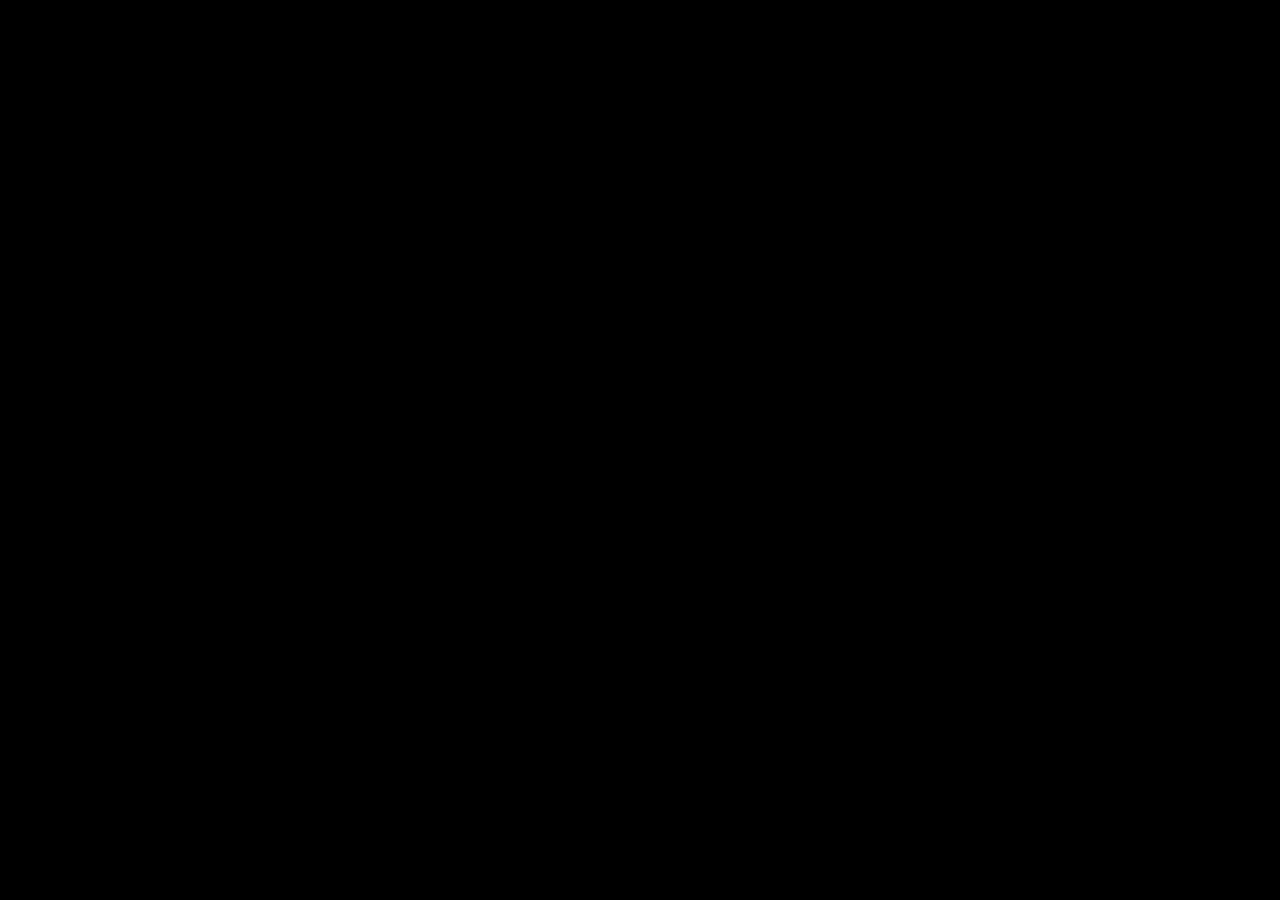
